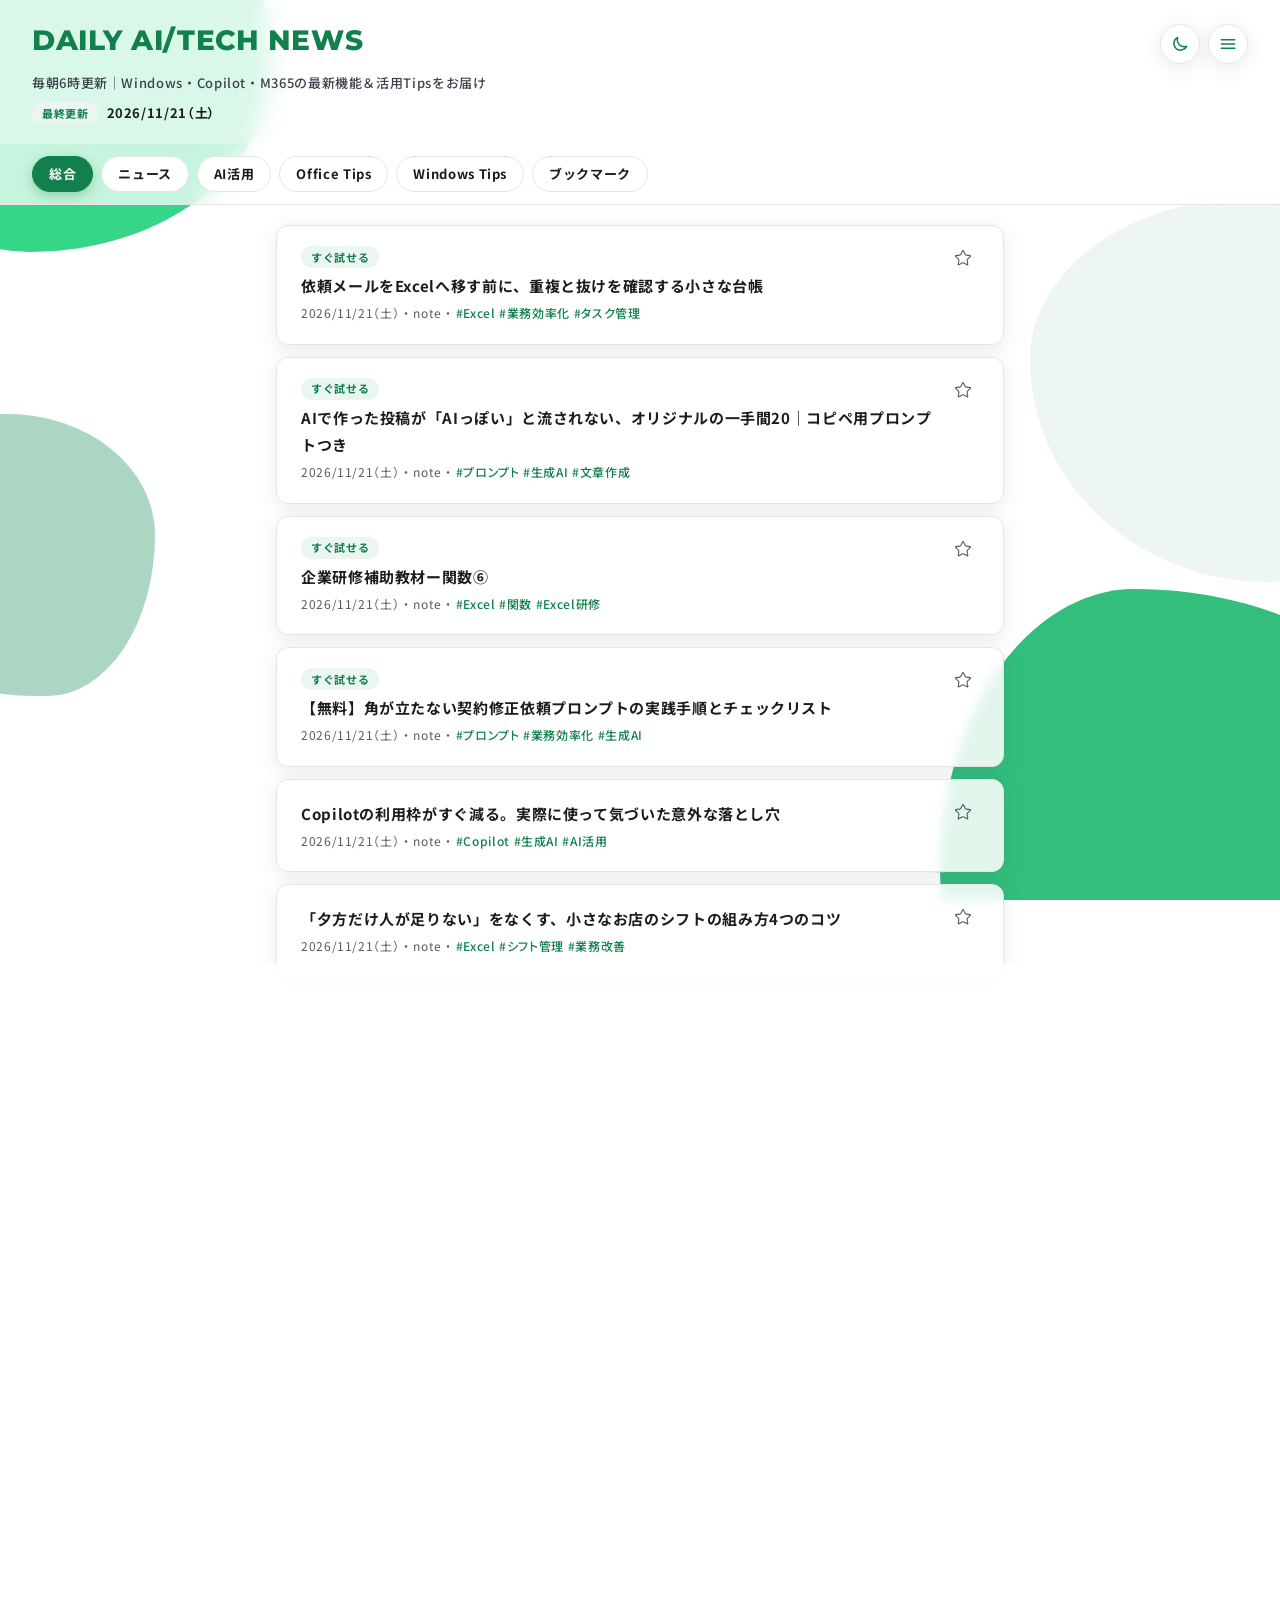
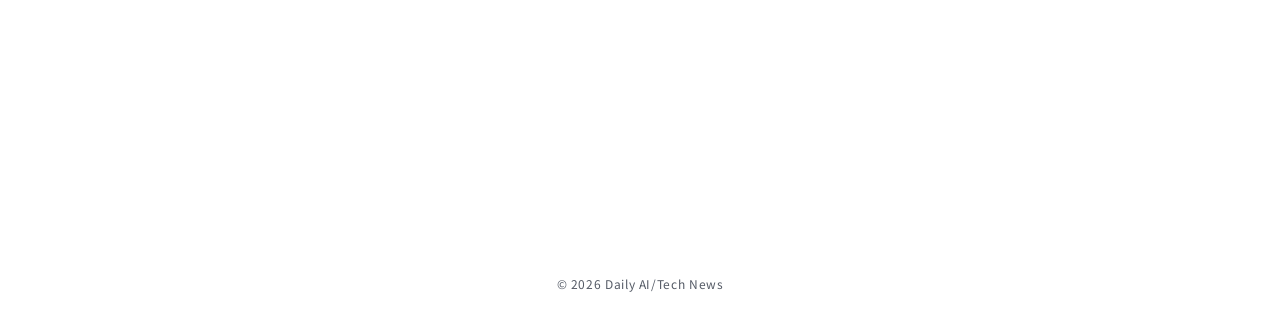
==== docs/index.html @ d8fb76ed "Daily update: 2026-11-21" ====
<!DOCTYPE html>
<html lang="ja">
<head>
<meta charset="UTF-8">
<meta name="viewport" content="width=device-width, initial-scale=1">
<meta name="robots" content="noindex, nofollow">
<title>Daily AI/Tech News</title>
<link rel="icon" href="favicon.ico" sizes="any">
<link rel="icon" href="assets/icons/favicon-32.png" type="image/png" sizes="32x32">
<link rel="apple-touch-icon" href="apple-touch-icon.png">
<link rel="manifest" href="manifest.webmanifest">
<meta name="apple-mobile-web-app-title" content="AI/Tech News">
<link rel="preconnect" href="https://fonts.googleapis.com">
<link rel="preconnect" href="https://fonts.gstatic.com" crossorigin>
<link href="https://fonts.googleapis.com/css2?family=Montserrat:wght@800&family=Noto+Sans+JP:wght@400;500;700;900&display=swap" rel="stylesheet">
<link rel="stylesheet" href="assets/style.css">
<script>
  // 描画前に保存済みのテーマを反映し、読み込み時の色のちらつきを防ぐ
  try {
    var savedTheme = localStorage.getItem("daily-aitech-news-theme");
    if (savedTheme === "light" || savedTheme === "dark") document.documentElement.dataset.theme = savedTheme;
  } catch (e) {}
</script>
</head>
<body><div class="backdrop" aria-hidden="true">
  <span class="blob blob-tl"></span>
  <span class="blob blob-ml"></span>
  <span class="blob blob-mr"></span>
  <span class="blob blob-br"></span>
</div>
<header class="site-header">
  <div class="header-top">
    <h1 class="site-title"><a href="index.html">Daily AI/Tech News</a></h1>
    <div class="header-actions">
    <button type="button" class="icon-button theme-toggle" aria-label="ライト／ダーク表示を切り替える">
      <svg class="icon-moon" viewBox="0 0 24 24" width="20" height="20" aria-hidden="true"><path d="M20 14.5A8 8 0 0 1 9.5 4a8 8 0 1 0 10.5 10.5z" stroke="currentColor" stroke-width="1.75" stroke-linejoin="round" fill="none"/></svg>
      <svg class="icon-sun" viewBox="0 0 24 24" width="20" height="20" aria-hidden="true"><circle cx="12" cy="12" r="4" stroke="currentColor" stroke-width="1.75" fill="none"/><path d="M12 2.5v2.2M12 19.3v2.2M2.5 12h2.2M19.3 12h2.2M5.3 5.3l1.6 1.6M17.1 17.1l1.6 1.6M5.3 18.7l1.6-1.6M17.1 6.9l1.6-1.6" stroke="currentColor" stroke-width="1.75" stroke-linecap="round"/></svg>
    </button>
    <details class="site-menu">
      <summary class="icon-button menu-button" aria-label="メニューを開く">
        <svg class="icon-open" viewBox="0 0 24 24" width="20" height="20" aria-hidden="true"><path d="M4 7h16M4 12h16M4 17h16" stroke="currentColor" stroke-width="1.75" stroke-linecap="round" fill="none"/></svg>
        <svg class="icon-close" viewBox="0 0 24 24" width="20" height="20" aria-hidden="true"><path d="M6 6l12 12M18 6L6 18" stroke="currentColor" stroke-width="1.75" stroke-linecap="round" fill="none"/></svg>
      </summary>
      <nav class="menu-panel" aria-label="サイトメニュー">
        <a class="menu-item menu-item-top" href="index.html" aria-current="page">記事一覧（TOP）</a>
        
        <a class="menu-item" href="about.html">当Webページについて</a>
        
        <a class="menu-item" href="usage.html">主な使い方</a>
        
        <a class="menu-item" href="sources.html">出典サイト一覧</a>
        
        <a class="menu-item" href="disclaimer.html">免責事項</a>
        
      </nav>
    </details>
    </div>
  </div>
  <p class="subtitle">毎朝6時更新｜Windows・Copilot・M365の最新機能＆活用Tipsをお届け</p>
  <div class="header-meta">
    <span class="date"><span class="date-label">最終更新</span><time datetime="2026-11-21">2026/11/21（土）</time></span>
  </div>
</header>


<div class="tabs-wrapper">
  <input type="radio" name="tabs" id="tab-all" class="tab-input" checked>
  
  <input type="radio" name="tabs" id="tab-news" class="tab-input">
  
  <input type="radio" name="tabs" id="tab-ai" class="tab-input">
  
  <input type="radio" name="tabs" id="tab-office" class="tab-input">
  
  <input type="radio" name="tabs" id="tab-windows" class="tab-input">
  
  <input type="radio" name="tabs" id="tab-bookmark" class="tab-input">

  <div class="tabbar">
    <label for="tab-all" class="tab-label">総合</label>
    
    <label for="tab-news" class="tab-label">ニュース</label>
    
    <label for="tab-ai" class="tab-label">AI活用</label>
    
    <label for="tab-office" class="tab-label">Office Tips</label>
    
    <label for="tab-windows" class="tab-label">Windows Tips</label>
    
    <label for="tab-bookmark" class="tab-label">ブックマーク</label>
  </div>

  <main class="panels">
    <section id="panel-all" class="panel">
      <ul class="article-list">
        
        
<li>
  <div class="article-row">
    <div class="article-text">
      
      <div class="badges"><span class="badge badge-howto">すぐ試せる</span></div>
      
      <a class="article-link" href="https://note.com/shigoto_tejun9/n/n70f88bdd3c7c" target="_blank" rel="noopener">依頼メールをExcelへ移す前に、重複と抜けを確認する小さな台帳</a>
      <div class="meta">2026/11/21（土） ・ note ・ <span class="hashtags"><span class="tag">#Excel</span> <span class="tag">#業務効率化</span> <span class="tag">#タスク管理</span></span></div>
    </div>
    <div class="article-side">
      
      <button type="button" class="bookmark-btn" data-id="75810116422b590c2646367d6d01679b9e71f1d4" aria-pressed="false" aria-label="ブックマーク"><svg class="star-icon" viewBox="0 0 24 24" width="18" height="18" aria-hidden="true"><path d="M11.525 2.295a.53.53 0 0 1 .95 0l2.31 4.679a2.123 2.123 0 0 0 1.595 1.16l5.166.756a.53.53 0 0 1 .294.904l-3.736 3.638a2.123 2.123 0 0 0-.611 1.878l.882 5.14a.53.53 0 0 1-.771.56l-4.618-2.428a2.122 2.122 0 0 0-1.973 0L6.396 21.01a.53.53 0 0 1-.77-.56l.881-5.139a2.122 2.122 0 0 0-.611-1.879L2.16 9.795a.53.53 0 0 1 .294-.906l5.165-.755a2.122 2.122 0 0 0 1.597-1.16z" stroke-width="1.5" stroke-linejoin="round"/></svg></button>
    </div>
  </div>
</li>

        
        
<li>
  <div class="article-row">
    <div class="article-text">
      
      <div class="badges"><span class="badge badge-howto">すぐ試せる</span></div>
      
      <a class="article-link" href="https://note.com/super_oriole3111/n/n926df1a3a9c1" target="_blank" rel="noopener">AIで作った投稿が「AIっぽい」と流されない、オリジナルの一手間20｜コピペ用プロンプトつき</a>
      <div class="meta">2026/11/21（土） ・ note ・ <span class="hashtags"><span class="tag">#プロンプト</span> <span class="tag">#生成AI</span> <span class="tag">#文章作成</span></span></div>
    </div>
    <div class="article-side">
      
      <button type="button" class="bookmark-btn" data-id="ae840235e3758adee08e9b6a1650d16703223f2e" aria-pressed="false" aria-label="ブックマーク"><svg class="star-icon" viewBox="0 0 24 24" width="18" height="18" aria-hidden="true"><path d="M11.525 2.295a.53.53 0 0 1 .95 0l2.31 4.679a2.123 2.123 0 0 0 1.595 1.16l5.166.756a.53.53 0 0 1 .294.904l-3.736 3.638a2.123 2.123 0 0 0-.611 1.878l.882 5.14a.53.53 0 0 1-.771.56l-4.618-2.428a2.122 2.122 0 0 0-1.973 0L6.396 21.01a.53.53 0 0 1-.77-.56l.881-5.139a2.122 2.122 0 0 0-.611-1.879L2.16 9.795a.53.53 0 0 1 .294-.906l5.165-.755a2.122 2.122 0 0 0 1.597-1.16z" stroke-width="1.5" stroke-linejoin="round"/></svg></button>
    </div>
  </div>
</li>

        
        
<li>
  <div class="article-row">
    <div class="article-text">
      
      <div class="badges"><span class="badge badge-howto">すぐ試せる</span></div>
      
      <a class="article-link" href="https://note.com/kiduki_to_manabi/n/n2a5a0adb03e5" target="_blank" rel="noopener">企業研修補助教材ー関数⑥</a>
      <div class="meta">2026/11/21（土） ・ note ・ <span class="hashtags"><span class="tag">#Excel</span> <span class="tag">#関数</span> <span class="tag">#Excel研修</span></span></div>
    </div>
    <div class="article-side">
      
      <a href="https://note.com/kiduki_to_manabi/n/n2a5a0adb03e5" target="_blank" rel="noopener" class="thumb-link">
        <img class="article-thumb" src="https://assets.st-note.com/production/uploads/images/338694875/rectangle_large_type_2_ec1b8f7edac228ed7794a49017a77801.jpeg?width=800" alt="" loading="lazy" referrerpolicy="no-referrer" onerror="this.closest('.thumb-link').remove()">
      </a>
      
      <button type="button" class="bookmark-btn" data-id="18f191a82149bb3f39397ce2a6cb3618655d1fb6" aria-pressed="false" aria-label="ブックマーク"><svg class="star-icon" viewBox="0 0 24 24" width="18" height="18" aria-hidden="true"><path d="M11.525 2.295a.53.53 0 0 1 .95 0l2.31 4.679a2.123 2.123 0 0 0 1.595 1.16l5.166.756a.53.53 0 0 1 .294.904l-3.736 3.638a2.123 2.123 0 0 0-.611 1.878l.882 5.14a.53.53 0 0 1-.771.56l-4.618-2.428a2.122 2.122 0 0 0-1.973 0L6.396 21.01a.53.53 0 0 1-.77-.56l.881-5.139a2.122 2.122 0 0 0-.611-1.879L2.16 9.795a.53.53 0 0 1 .294-.906l5.165-.755a2.122 2.122 0 0 0 1.597-1.16z" stroke-width="1.5" stroke-linejoin="round"/></svg></button>
    </div>
  </div>
</li>

        
        
<li>
  <div class="article-row">
    <div class="article-text">
      
      <div class="badges"><span class="badge badge-howto">すぐ試せる</span></div>
      
      <a class="article-link" href="https://note.com/tamutamu_ai/n/n05eb1a2e8d0a" target="_blank" rel="noopener">【無料】角が立たない契約修正依頼プロンプトの実践手順とチェックリスト</a>
      <div class="meta">2026/11/21（土） ・ note ・ <span class="hashtags"><span class="tag">#プロンプト</span> <span class="tag">#業務効率化</span> <span class="tag">#生成AI</span></span></div>
    </div>
    <div class="article-side">
      
      <a href="https://note.com/tamutamu_ai/n/n05eb1a2e8d0a" target="_blank" rel="noopener" class="thumb-link">
        <img class="article-thumb" src="https://assets.st-note.com/production/uploads/images/338107617/rectangle_large_type_2_51c1e7ba9684141c5feb7692a436f0a5.png?width=800" alt="" loading="lazy" referrerpolicy="no-referrer" onerror="this.closest('.thumb-link').remove()">
      </a>
      
      <button type="button" class="bookmark-btn" data-id="9568fdec368bcdc796080d3403a0ea1fd1f63466" aria-pressed="false" aria-label="ブックマーク"><svg class="star-icon" viewBox="0 0 24 24" width="18" height="18" aria-hidden="true"><path d="M11.525 2.295a.53.53 0 0 1 .95 0l2.31 4.679a2.123 2.123 0 0 0 1.595 1.16l5.166.756a.53.53 0 0 1 .294.904l-3.736 3.638a2.123 2.123 0 0 0-.611 1.878l.882 5.14a.53.53 0 0 1-.771.56l-4.618-2.428a2.122 2.122 0 0 0-1.973 0L6.396 21.01a.53.53 0 0 1-.77-.56l.881-5.139a2.122 2.122 0 0 0-.611-1.879L2.16 9.795a.53.53 0 0 1 .294-.906l5.165-.755a2.122 2.122 0 0 0 1.597-1.16z" stroke-width="1.5" stroke-linejoin="round"/></svg></button>
    </div>
  </div>
</li>

        
        
<li>
  <div class="article-row">
    <div class="article-text">
      
      <a class="article-link" href="https://note.com/jitann_ai/n/n9e93ef29e845" target="_blank" rel="noopener">Copilotの利用枠がすぐ減る。実際に使って気づいた意外な落とし穴</a>
      <div class="meta">2026/11/21（土） ・ note ・ <span class="hashtags"><span class="tag">#Copilot</span> <span class="tag">#生成AI</span> <span class="tag">#AI活用</span></span></div>
    </div>
    <div class="article-side">
      
      <a href="https://note.com/jitann_ai/n/n9e93ef29e845" target="_blank" rel="noopener" class="thumb-link">
        <img class="article-thumb" src="https://assets.st-note.com/production/uploads/images/335892951/rectangle_large_type_2_8450c2a86f24b64bd05b672b6d934ddd.png?width=800" alt="" loading="lazy" referrerpolicy="no-referrer" onerror="this.closest('.thumb-link').remove()">
      </a>
      
      <button type="button" class="bookmark-btn" data-id="80d335fa952ae01b96db06340e8781539130eb80" aria-pressed="false" aria-label="ブックマーク"><svg class="star-icon" viewBox="0 0 24 24" width="18" height="18" aria-hidden="true"><path d="M11.525 2.295a.53.53 0 0 1 .95 0l2.31 4.679a2.123 2.123 0 0 0 1.595 1.16l5.166.756a.53.53 0 0 1 .294.904l-3.736 3.638a2.123 2.123 0 0 0-.611 1.878l.882 5.14a.53.53 0 0 1-.771.56l-4.618-2.428a2.122 2.122 0 0 0-1.973 0L6.396 21.01a.53.53 0 0 1-.77-.56l.881-5.139a2.122 2.122 0 0 0-.611-1.879L2.16 9.795a.53.53 0 0 1 .294-.906l5.165-.755a2.122 2.122 0 0 0 1.597-1.16z" stroke-width="1.5" stroke-linejoin="round"/></svg></button>
    </div>
  </div>
</li>

        
        
<li>
  <div class="article-row">
    <div class="article-text">
      
      <a class="article-link" href="https://note.com/phasecharlie/n/n24ac817e9218" target="_blank" rel="noopener">「夕方だけ人が足りない」をなくす、小さなお店のシフトの組み方4つのコツ</a>
      <div class="meta">2026/11/21（土） ・ note ・ <span class="hashtags"><span class="tag">#Excel</span> <span class="tag">#シフト管理</span> <span class="tag">#業務改善</span></span></div>
    </div>
    <div class="article-side">
      
      <a href="https://note.com/phasecharlie/n/n24ac817e9218" target="_blank" rel="noopener" class="thumb-link">
        <img class="article-thumb" src="https://assets.st-note.com/production/uploads/images/337352806/rectangle_large_type_2_46b171b2a9f2135c9032442c23bfba69.png?width=800" alt="" loading="lazy" referrerpolicy="no-referrer" onerror="this.closest('.thumb-link').remove()">
      </a>
      
      <button type="button" class="bookmark-btn" data-id="6f47c8d5b45161b79f7e104b6e30941e8ab0d7a4" aria-pressed="false" aria-label="ブックマーク"><svg class="star-icon" viewBox="0 0 24 24" width="18" height="18" aria-hidden="true"><path d="M11.525 2.295a.53.53 0 0 1 .95 0l2.31 4.679a2.123 2.123 0 0 0 1.595 1.16l5.166.756a.53.53 0 0 1 .294.904l-3.736 3.638a2.123 2.123 0 0 0-.611 1.878l.882 5.14a.53.53 0 0 1-.771.56l-4.618-2.428a2.122 2.122 0 0 0-1.973 0L6.396 21.01a.53.53 0 0 1-.77-.56l.881-5.139a2.122 2.122 0 0 0-.611-1.879L2.16 9.795a.53.53 0 0 1 .294-.906l5.165-.755a2.122 2.122 0 0 0 1.597-1.16z" stroke-width="1.5" stroke-linejoin="round"/></svg></button>
    </div>
  </div>
</li>

        
        
<li>
  <div class="article-row">
    <div class="article-text">
      
      <a class="article-link" href="https://note.com/clean_walrus3165/n/nd416821b0dec" target="_blank" rel="noopener">トラックの車検切れ・オイル交換忘れを防ぐ、現場の整備士がやっている車両管理の方法</a>
      <div class="meta">2026/11/21（土） ・ note ・ <span class="hashtags"><span class="tag">#車両管理</span> <span class="tag">#Excel</span> <span class="tag">#業務改善</span></span></div>
    </div>
    <div class="article-side">
      
      <button type="button" class="bookmark-btn" data-id="e0ab27c657188f95a4de95cd568053b8a8c65df7" aria-pressed="false" aria-label="ブックマーク"><svg class="star-icon" viewBox="0 0 24 24" width="18" height="18" aria-hidden="true"><path d="M11.525 2.295a.53.53 0 0 1 .95 0l2.31 4.679a2.123 2.123 0 0 0 1.595 1.16l5.166.756a.53.53 0 0 1 .294.904l-3.736 3.638a2.123 2.123 0 0 0-.611 1.878l.882 5.14a.53.53 0 0 1-.771.56l-4.618-2.428a2.122 2.122 0 0 0-1.973 0L6.396 21.01a.53.53 0 0 1-.77-.56l.881-5.139a2.122 2.122 0 0 0-.611-1.879L2.16 9.795a.53.53 0 0 1 .294-.906l5.165-.755a2.122 2.122 0 0 0 1.597-1.16z" stroke-width="1.5" stroke-linejoin="round"/></svg></button>
    </div>
  </div>
</li>

        
        
<li>
  <div class="article-row">
    <div class="article-text">
      
      <a class="article-link" href="https://note.com/issy_fujitsu/n/n1a661940ce06" target="_blank" rel="noopener">【実録】「AI何使ってるの？」と聞かれたので、Copilot・Claude・Muse（熊五郎）の使い分けを全部書く</a>
      <div class="meta">2026/11/21（土） ・ note ・ <span class="hashtags"><span class="tag">#Copilot</span> <span class="tag">#Claude</span> <span class="tag">#AI使い分け</span></span></div>
    </div>
    <div class="article-side">
      
      <a href="https://note.com/issy_fujitsu/n/n1a661940ce06" target="_blank" rel="noopener" class="thumb-link">
        <img class="article-thumb" src="https://assets.st-note.com/production/uploads/images/338656014/rectangle_large_type_2_f6d0c2b666c92401c74e7f796b6f4391.jpeg?width=800" alt="" loading="lazy" referrerpolicy="no-referrer" onerror="this.closest('.thumb-link').remove()">
      </a>
      
      <button type="button" class="bookmark-btn" data-id="2b7de164be85656a05493a58665f19aabd3183b8" aria-pressed="false" aria-label="ブックマーク"><svg class="star-icon" viewBox="0 0 24 24" width="18" height="18" aria-hidden="true"><path d="M11.525 2.295a.53.53 0 0 1 .95 0l2.31 4.679a2.123 2.123 0 0 0 1.595 1.16l5.166.756a.53.53 0 0 1 .294.904l-3.736 3.638a2.123 2.123 0 0 0-.611 1.878l.882 5.14a.53.53 0 0 1-.771.56l-4.618-2.428a2.122 2.122 0 0 0-1.973 0L6.396 21.01a.53.53 0 0 1-.77-.56l.881-5.139a2.122 2.122 0 0 0-.611-1.879L2.16 9.795a.53.53 0 0 1 .294-.906l5.165-.755a2.122 2.122 0 0 0 1.597-1.16z" stroke-width="1.5" stroke-linejoin="round"/></svg></button>
    </div>
  </div>
</li>

        
        
<li>
  <div class="article-row">
    <div class="article-text">
      
      <div class="badges"><span class="badge badge-howto">すぐ試せる</span></div>
      
      <a class="article-link" href="https://note.com/nakaminote/n/n9b435808d22c" target="_blank" rel="noopener">絵が下手でも大丈夫。ホワイトボードの落書きからAIでキャラクターと告知画像を作る方法</a>
      <div class="meta">2026/11/21（土） ・ note ・ <span class="hashtags"><span class="tag">#画像生成AI</span> <span class="tag">#AI活用</span> <span class="tag">#デザイン</span></span></div>
    </div>
    <div class="article-side">
      
      <a href="https://note.com/nakaminote/n/n9b435808d22c" target="_blank" rel="noopener" class="thumb-link">
        <img class="article-thumb" src="https://assets.st-note.com/production/uploads/images/338600236/rectangle_large_type_2_295171f67139041a4be60285469bd134.png?width=800" alt="" loading="lazy" referrerpolicy="no-referrer" onerror="this.closest('.thumb-link').remove()">
      </a>
      
      <button type="button" class="bookmark-btn" data-id="ca09bef5db56b8e0535bd47a414dfb7582e30be4" aria-pressed="false" aria-label="ブックマーク"><svg class="star-icon" viewBox="0 0 24 24" width="18" height="18" aria-hidden="true"><path d="M11.525 2.295a.53.53 0 0 1 .95 0l2.31 4.679a2.123 2.123 0 0 0 1.595 1.16l5.166.756a.53.53 0 0 1 .294.904l-3.736 3.638a2.123 2.123 0 0 0-.611 1.878l.882 5.14a.53.53 0 0 1-.771.56l-4.618-2.428a2.122 2.122 0 0 0-1.973 0L6.396 21.01a.53.53 0 0 1-.77-.56l.881-5.139a2.122 2.122 0 0 0-.611-1.879L2.16 9.795a.53.53 0 0 1 .294-.906l5.165-.755a2.122 2.122 0 0 0 1.597-1.16z" stroke-width="1.5" stroke-linejoin="round"/></svg></button>
    </div>
  </div>
</li>

        
        
<li>
  <div class="article-row">
    <div class="article-text">
      
      <div class="badges"><span class="badge badge-howto">すぐ試せる</span></div>
      
      <a class="article-link" href="https://note.com/aishigoto_studio/n/n76a41bd9488f" target="_blank" rel="noopener">期限切れのタスクは、PlannerのCopilotに聞いて洗い出す｜無料で読めるCopilotの頼み方㊳</a>
      <div class="meta">2026/11/21（土） ・ note ・ <span class="hashtags"><span class="tag">#Copilot</span> <span class="tag">#Planner</span> <span class="tag">#プロンプト</span></span></div>
    </div>
    <div class="article-side">
      
      <a href="https://note.com/aishigoto_studio/n/n76a41bd9488f" target="_blank" rel="noopener" class="thumb-link">
        <img class="article-thumb" src="https://assets.st-note.com/production/uploads/images/338683957/rectangle_large_type_2_c44fb5e0ef16bf5dbdb409f6e8cab575.png?width=800" alt="" loading="lazy" referrerpolicy="no-referrer" onerror="this.closest('.thumb-link').remove()">
      </a>
      
      <button type="button" class="bookmark-btn" data-id="f8176cc1fa1fb307f9c3d5ec2e3e388de84402c5" aria-pressed="false" aria-label="ブックマーク"><svg class="star-icon" viewBox="0 0 24 24" width="18" height="18" aria-hidden="true"><path d="M11.525 2.295a.53.53 0 0 1 .95 0l2.31 4.679a2.123 2.123 0 0 0 1.595 1.16l5.166.756a.53.53 0 0 1 .294.904l-3.736 3.638a2.123 2.123 0 0 0-.611 1.878l.882 5.14a.53.53 0 0 1-.771.56l-4.618-2.428a2.122 2.122 0 0 0-1.973 0L6.396 21.01a.53.53 0 0 1-.77-.56l.881-5.139a2.122 2.122 0 0 0-.611-1.879L2.16 9.795a.53.53 0 0 1 .294-.906l5.165-.755a2.122 2.122 0 0 0 1.597-1.16z" stroke-width="1.5" stroke-linejoin="round"/></svg></button>
    </div>
  </div>
</li>

        
        
<li>
  <div class="article-row">
    <div class="article-text">
      
      <a class="article-link" href="https://qiita.com/Masato_Takeda/items/33992e69c6821c78c9b0" target="_blank" rel="noopener">Google スプレッドシートのシートの数の上限を検証する➀：「シートの追加」の操作でZ列×1000行のままなら769シートまで｜Google スプレッドシート</a>
      <div class="meta">2026/11/21（土） ・ Qiita ・ <span class="hashtags"><span class="tag">#Googleスプレッドシート</span> <span class="tag">#スプレッドシート</span> <span class="tag">#検証</span></span></div>
    </div>
    <div class="article-side">
      
      <button type="button" class="bookmark-btn" data-id="580d1eaf0b2c9f61bda98bac6b60a751a769648c" aria-pressed="false" aria-label="ブックマーク"><svg class="star-icon" viewBox="0 0 24 24" width="18" height="18" aria-hidden="true"><path d="M11.525 2.295a.53.53 0 0 1 .95 0l2.31 4.679a2.123 2.123 0 0 0 1.595 1.16l5.166.756a.53.53 0 0 1 .294.904l-3.736 3.638a2.123 2.123 0 0 0-.611 1.878l.882 5.14a.53.53 0 0 1-.771.56l-4.618-2.428a2.122 2.122 0 0 0-1.973 0L6.396 21.01a.53.53 0 0 1-.77-.56l.881-5.139a2.122 2.122 0 0 0-.611-1.879L2.16 9.795a.53.53 0 0 1 .294-.906l5.165-.755a2.122 2.122 0 0 0 1.597-1.16z" stroke-width="1.5" stroke-linejoin="round"/></svg></button>
    </div>
  </div>
</li>

        
        
<li>
  <div class="article-row">
    <div class="article-text">
      
      <a class="article-link" href="https://www.itmedia.co.jp/enterprise/articles/2611/21/news003.html" target="_blank" rel="noopener">AIで成果を出す企業ほど「人を増やす」？　“通説”を否定する調査結果をIDCが発表</a>
      <div class="meta">2026/11/21（土） ・ ITmedia AI+ ・ <span class="hashtags"><span class="tag">#AI</span> <span class="tag">#調査結果</span> <span class="tag">#ITニュース</span></span></div>
    </div>
    <div class="article-side">
      
      <button type="button" class="bookmark-btn" data-id="80c508e366c6fb4cb20fab3a198bf6d090e5b9af" aria-pressed="false" aria-label="ブックマーク"><svg class="star-icon" viewBox="0 0 24 24" width="18" height="18" aria-hidden="true"><path d="M11.525 2.295a.53.53 0 0 1 .95 0l2.31 4.679a2.123 2.123 0 0 0 1.595 1.16l5.166.756a.53.53 0 0 1 .294.904l-3.736 3.638a2.123 2.123 0 0 0-.611 1.878l.882 5.14a.53.53 0 0 1-.771.56l-4.618-2.428a2.122 2.122 0 0 0-1.973 0L6.396 21.01a.53.53 0 0 1-.77-.56l.881-5.139a2.122 2.122 0 0 0-.611-1.879L2.16 9.795a.53.53 0 0 1 .294-.906l5.165-.755a2.122 2.122 0 0 0 1.597-1.16z" stroke-width="1.5" stroke-linejoin="round"/></svg></button>
    </div>
  </div>
</li>

        
        
<li>
  <div class="article-row">
    <div class="article-text">
      
      <a class="article-link" href="https://japan.cnet.com/article/35255245/" target="_blank" rel="noopener">Claudeを使い「リーマン予想」を証明か Anthropic数学者が発表 Lean検証も通過、数学界が精査へ</a>
      <div class="meta">2026/11/21（土） ・ はてなブックマーク ・ <span class="hashtags"><span class="tag">#Claude</span> <span class="tag">#Anthropic</span> <span class="tag">#AI</span></span></div>
    </div>
    <div class="article-side">
      
      <button type="button" class="bookmark-btn" data-id="dce12332873ec5cad0e8e952e20f5168beada184" aria-pressed="false" aria-label="ブックマーク"><svg class="star-icon" viewBox="0 0 24 24" width="18" height="18" aria-hidden="true"><path d="M11.525 2.295a.53.53 0 0 1 .95 0l2.31 4.679a2.123 2.123 0 0 0 1.595 1.16l5.166.756a.53.53 0 0 1 .294.904l-3.736 3.638a2.123 2.123 0 0 0-.611 1.878l.882 5.14a.53.53 0 0 1-.771.56l-4.618-2.428a2.122 2.122 0 0 0-1.973 0L6.396 21.01a.53.53 0 0 1-.77-.56l.881-5.139a2.122 2.122 0 0 0-.611-1.879L2.16 9.795a.53.53 0 0 1 .294-.906l5.165-.755a2.122 2.122 0 0 0 1.597-1.16z" stroke-width="1.5" stroke-linejoin="round"/></svg></button>
    </div>
  </div>
</li>

        
        
<li>
  <div class="article-row">
    <div class="article-text">
      
      <a class="article-link" href="https://smhn.info/202611-gemini-subscription-third-party-harness-december-2" target="_blank" rel="noopener">どれだけGeminiが賢くなってもAIオタクが避ける理由。ついに解消の可能性 - すまほん!!</a>
      <div class="meta">2026/11/20（金） ・ はてなブックマーク ・ <span class="hashtags"><span class="tag">#Gemini</span> <span class="tag">#Google</span> <span class="tag">#AI</span></span></div>
    </div>
    <div class="article-side">
      
      <button type="button" class="bookmark-btn" data-id="2e1bd036df31d61437c3503ddf4fc7c55aa458e2" aria-pressed="false" aria-label="ブックマーク"><svg class="star-icon" viewBox="0 0 24 24" width="18" height="18" aria-hidden="true"><path d="M11.525 2.295a.53.53 0 0 1 .95 0l2.31 4.679a2.123 2.123 0 0 0 1.595 1.16l5.166.756a.53.53 0 0 1 .294.904l-3.736 3.638a2.123 2.123 0 0 0-.611 1.878l.882 5.14a.53.53 0 0 1-.771.56l-4.618-2.428a2.122 2.122 0 0 0-1.973 0L6.396 21.01a.53.53 0 0 1-.77-.56l.881-5.139a2.122 2.122 0 0 0-.611-1.879L2.16 9.795a.53.53 0 0 1 .294-.906l5.165-.755a2.122 2.122 0 0 0 1.597-1.16z" stroke-width="1.5" stroke-linejoin="round"/></svg></button>
    </div>
  </div>
</li>

        
        
<li>
  <div class="article-row">
    <div class="article-text">
      
      <a class="article-link" href="https://forest.watch.impress.co.jp/docs/digest/2158386.html" target="_blank" rel="noopener">マウスジェスチャーでブラウジング・編集・ウィンドウ操作「Mousetroke」v0.3.5　ほか【ダイジェストニュース】</a>
      <div class="meta">2026/11/20（金） ・ 窓の杜 ・ <span class="hashtags"><span class="tag">#Mousetroke</span> <span class="tag">#マウスジェスチャー</span> <span class="tag">#Windows</span></span></div>
    </div>
    <div class="article-side">
      
      <button type="button" class="bookmark-btn" data-id="976fd1812c93bcf5cd2a38718dc08c0ad44fd2aa" aria-pressed="false" aria-label="ブックマーク"><svg class="star-icon" viewBox="0 0 24 24" width="18" height="18" aria-hidden="true"><path d="M11.525 2.295a.53.53 0 0 1 .95 0l2.31 4.679a2.123 2.123 0 0 0 1.595 1.16l5.166.756a.53.53 0 0 1 .294.904l-3.736 3.638a2.123 2.123 0 0 0-.611 1.878l.882 5.14a.53.53 0 0 1-.771.56l-4.618-2.428a2.122 2.122 0 0 0-1.973 0L6.396 21.01a.53.53 0 0 1-.77-.56l.881-5.139a2.122 2.122 0 0 0-.611-1.879L2.16 9.795a.53.53 0 0 1 .294-.906l5.165-.755a2.122 2.122 0 0 0 1.597-1.16z" stroke-width="1.5" stroke-linejoin="round"/></svg></button>
    </div>
  </div>
</li>

        
        
<li>
  <div class="article-row">
    <div class="article-text">
      
      <div class="badges"><span class="badge badge-howto">すぐ試せる</span></div>
      
      <a class="article-link" href="https://qiita.com/Sidejob/items/7bed90e905f5e3c98fdc" target="_blank" rel="noopener">Power Automateで「成功」なのに何も送られない：3つの原因と確認手順（2026年）</a>
      <div class="meta">2026/11/20（金） ・ Qiita ・ <span class="hashtags"><span class="tag">#PowerAutomate</span> <span class="tag">#トラブルシューティング</span> <span class="tag">#自動化</span></span></div>
    </div>
    <div class="article-side">
      
      <button type="button" class="bookmark-btn" data-id="8185c97477307655fca025156b1ec526d7917c9c" aria-pressed="false" aria-label="ブックマーク"><svg class="star-icon" viewBox="0 0 24 24" width="18" height="18" aria-hidden="true"><path d="M11.525 2.295a.53.53 0 0 1 .95 0l2.31 4.679a2.123 2.123 0 0 0 1.595 1.16l5.166.756a.53.53 0 0 1 .294.904l-3.736 3.638a2.123 2.123 0 0 0-.611 1.878l.882 5.14a.53.53 0 0 1-.771.56l-4.618-2.428a2.122 2.122 0 0 0-1.973 0L6.396 21.01a.53.53 0 0 1-.77-.56l.881-5.139a2.122 2.122 0 0 0-.611-1.879L2.16 9.795a.53.53 0 0 1 .294-.906l5.165-.755a2.122 2.122 0 0 0 1.597-1.16z" stroke-width="1.5" stroke-linejoin="round"/></svg></button>
    </div>
  </div>
</li>

        
        
<li>
  <div class="article-row">
    <div class="article-text">
      
      <a class="article-link" href="https://www.itmedia.co.jp/aiplus/article/2611/20/2000003378/" target="_blank" rel="noopener">京大がAI依存チェックリスト公開　「当てはまるものあれば、しばらくAI触らないで」</a>
      <div class="meta">2026/11/20（金） ・ ITmedia AI+ ・ <span class="hashtags"><span class="tag">#AI</span> <span class="tag">#京都大学</span> <span class="tag">#ニュース</span></span></div>
    </div>
    <div class="article-side">
      
      <button type="button" class="bookmark-btn" data-id="e28357ccf6573d2e4ec4dc97e232407f9ab06ba3" aria-pressed="false" aria-label="ブックマーク"><svg class="star-icon" viewBox="0 0 24 24" width="18" height="18" aria-hidden="true"><path d="M11.525 2.295a.53.53 0 0 1 .95 0l2.31 4.679a2.123 2.123 0 0 0 1.595 1.16l5.166.756a.53.53 0 0 1 .294.904l-3.736 3.638a2.123 2.123 0 0 0-.611 1.878l.882 5.14a.53.53 0 0 1-.771.56l-4.618-2.428a2.122 2.122 0 0 0-1.973 0L6.396 21.01a.53.53 0 0 1-.77-.56l.881-5.139a2.122 2.122 0 0 0-.611-1.879L2.16 9.795a.53.53 0 0 1 .294-.906l5.165-.755a2.122 2.122 0 0 0 1.597-1.16z" stroke-width="1.5" stroke-linejoin="round"/></svg></button>
    </div>
  </div>
</li>

        
        
<li>
  <div class="article-row">
    <div class="article-text">
      
      <a class="article-link" href="https://www.itmedia.co.jp/aiplus/article/2611/20/2000003372/" target="_blank" rel="noopener">「Muse」専用メアド、無料で作成可能に　AIが送受信を代理</a>
      <div class="meta">2026/11/20（金） ・ ITmedia AI+ ・ <span class="hashtags"><span class="tag">#AI</span> <span class="tag">#Muse</span> <span class="tag">#新機能</span></span></div>
    </div>
    <div class="article-side">
      
      <button type="button" class="bookmark-btn" data-id="03187c11673321690c9fe11789903e88247df3df" aria-pressed="false" aria-label="ブックマーク"><svg class="star-icon" viewBox="0 0 24 24" width="18" height="18" aria-hidden="true"><path d="M11.525 2.295a.53.53 0 0 1 .95 0l2.31 4.679a2.123 2.123 0 0 0 1.595 1.16l5.166.756a.53.53 0 0 1 .294.904l-3.736 3.638a2.123 2.123 0 0 0-.611 1.878l.882 5.14a.53.53 0 0 1-.771.56l-4.618-2.428a2.122 2.122 0 0 0-1.973 0L6.396 21.01a.53.53 0 0 1-.77-.56l.881-5.139a2.122 2.122 0 0 0-.611-1.879L2.16 9.795a.53.53 0 0 1 .294-.906l5.165-.755a2.122 2.122 0 0 0 1.597-1.16z" stroke-width="1.5" stroke-linejoin="round"/></svg></button>
    </div>
  </div>
</li>

        
        
<li>
  <div class="article-row">
    <div class="article-text">
      
      <a class="article-link" href="https://forest.watch.impress.co.jp/docs/news/2158136.html" target="_blank" rel="noopener">「Microsoft Edge 158」が公開 ～Webページを好みに作り変える「Remix」を導入／詐欺サイト対策強化、「XSLT」は次期バージョンで既定無効に</a>
      <div class="meta">2026/11/20（金） ・ 窓の杜 ・ <span class="hashtags"><span class="tag">#MicrosoftEdge</span> <span class="tag">#Edge</span> <span class="tag">#ブラウザ</span></span></div>
    </div>
    <div class="article-side">
      
      <button type="button" class="bookmark-btn" data-id="e3c96bfb5fd97aa083c3efbef8e1cdf9cc941bca" aria-pressed="false" aria-label="ブックマーク"><svg class="star-icon" viewBox="0 0 24 24" width="18" height="18" aria-hidden="true"><path d="M11.525 2.295a.53.53 0 0 1 .95 0l2.31 4.679a2.123 2.123 0 0 0 1.595 1.16l5.166.756a.53.53 0 0 1 .294.904l-3.736 3.638a2.123 2.123 0 0 0-.611 1.878l.882 5.14a.53.53 0 0 1-.771.56l-4.618-2.428a2.122 2.122 0 0 0-1.973 0L6.396 21.01a.53.53 0 0 1-.77-.56l.881-5.139a2.122 2.122 0 0 0-.611-1.879L2.16 9.795a.53.53 0 0 1 .294-.906l5.165-.755a2.122 2.122 0 0 0 1.597-1.16z" stroke-width="1.5" stroke-linejoin="round"/></svg></button>
    </div>
  </div>
</li>

        
        
<li>
  <div class="article-row">
    <div class="article-text">
      
      <div class="badges"><span class="badge badge-howto">すぐ試せる</span></div>
      
      <a class="article-link" href="https://qiita.com/YukiSaku_2FC/items/7949a9af5560ab8c483f" target="_blank" rel="noopener">Copilot Studioで、毎日の打刻と報告を手伝うエージェントを設計してみた</a>
      <div class="meta">2026/11/20（金） ・ Qiita ・ <span class="hashtags"><span class="tag">#CopilotStudio</span> <span class="tag">#Copilot</span> <span class="tag">#業務効率化</span></span></div>
    </div>
    <div class="article-side">
      
      <button type="button" class="bookmark-btn" data-id="b5657a5d2bee82775c3899bdc69baab7774e9024" aria-pressed="false" aria-label="ブックマーク"><svg class="star-icon" viewBox="0 0 24 24" width="18" height="18" aria-hidden="true"><path d="M11.525 2.295a.53.53 0 0 1 .95 0l2.31 4.679a2.123 2.123 0 0 0 1.595 1.16l5.166.756a.53.53 0 0 1 .294.904l-3.736 3.638a2.123 2.123 0 0 0-.611 1.878l.882 5.14a.53.53 0 0 1-.771.56l-4.618-2.428a2.122 2.122 0 0 0-1.973 0L6.396 21.01a.53.53 0 0 1-.77-.56l.881-5.139a2.122 2.122 0 0 0-.611-1.879L2.16 9.795a.53.53 0 0 1 .294-.906l5.165-.755a2.122 2.122 0 0 0 1.597-1.16z" stroke-width="1.5" stroke-linejoin="round"/></svg></button>
    </div>
  </div>
</li>

        
        
<li>
  <div class="article-row">
    <div class="article-text">
      
      <a class="article-link" href="https://forest.watch.impress.co.jp/docs/news/2158089.html" target="_blank" rel="noopener">Googleの世界モデル「Genie 4」が「Project Genie」で利用可能に、遊びながら世界を書き換え／「Google AI Ultra」向けに展開。「Gemini API」でも一般提供</a>
      <div class="meta">2026/11/20（金） ・ 窓の杜 ・ <span class="hashtags"><span class="tag">#Google</span> <span class="tag">#Genie4</span> <span class="tag">#AI</span></span></div>
    </div>
    <div class="article-side">
      
      <button type="button" class="bookmark-btn" data-id="981efdfa2e0fbb44a63a9bb157fc3f4a1a4eef14" aria-pressed="false" aria-label="ブックマーク"><svg class="star-icon" viewBox="0 0 24 24" width="18" height="18" aria-hidden="true"><path d="M11.525 2.295a.53.53 0 0 1 .95 0l2.31 4.679a2.123 2.123 0 0 0 1.595 1.16l5.166.756a.53.53 0 0 1 .294.904l-3.736 3.638a2.123 2.123 0 0 0-.611 1.878l.882 5.14a.53.53 0 0 1-.771.56l-4.618-2.428a2.122 2.122 0 0 0-1.973 0L6.396 21.01a.53.53 0 0 1-.77-.56l.881-5.139a2.122 2.122 0 0 0-.611-1.879L2.16 9.795a.53.53 0 0 1 .294-.906l5.165-.755a2.122 2.122 0 0 0 1.597-1.16z" stroke-width="1.5" stroke-linejoin="round"/></svg></button>
    </div>
  </div>
</li>

        
        
<li>
  <div class="article-row">
    <div class="article-text">
      
      <a class="article-link" href="https://qiita.com/Masato_Takeda/items/0650e2c4b3f0e6b7f039" target="_blank" rel="noopener">2000万行まであるGoogle スプレッドシートをExcel 形式でダウンロードすると行が消える｜Google スプレッドシート</a>
      <div class="meta">2026/11/20（金） ・ Qiita ・ <span class="hashtags"><span class="tag">#Googleスプレッドシート</span> <span class="tag">#Excel</span> <span class="tag">#互換性</span></span></div>
    </div>
    <div class="article-side">
      
      <button type="button" class="bookmark-btn" data-id="d76111905b70e33b68276524859a2742393dbdd6" aria-pressed="false" aria-label="ブックマーク"><svg class="star-icon" viewBox="0 0 24 24" width="18" height="18" aria-hidden="true"><path d="M11.525 2.295a.53.53 0 0 1 .95 0l2.31 4.679a2.123 2.123 0 0 0 1.595 1.16l5.166.756a.53.53 0 0 1 .294.904l-3.736 3.638a2.123 2.123 0 0 0-.611 1.878l.882 5.14a.53.53 0 0 1-.771.56l-4.618-2.428a2.122 2.122 0 0 0-1.973 0L6.396 21.01a.53.53 0 0 1-.77-.56l.881-5.139a2.122 2.122 0 0 0-.611-1.879L2.16 9.795a.53.53 0 0 1 .294-.906l5.165-.755a2.122 2.122 0 0 0 1.597-1.16z" stroke-width="1.5" stroke-linejoin="round"/></svg></button>
    </div>
  </div>
</li>

        
        
<li>
  <div class="article-row">
    <div class="article-text">
      
      <a class="article-link" href="https://forest.watch.impress.co.jp/docs/news/2158040.html" target="_blank" rel="noopener">「Microsoft To Do」アプリが2027年6月で廃止、個人の場合は別アプリへの乗り換えが必要に／法人向けは「Planner」が後継</a>
      <div class="meta">2026/11/20（金） ・ 窓の杜 ・ <span class="hashtags"><span class="tag">#MicrosoftToDo</span> <span class="tag">#Planner</span> <span class="tag">#Microsoft365</span></span></div>
    </div>
    <div class="article-side">
      
      <button type="button" class="bookmark-btn" data-id="2501a98c29cf7f7898916776254719aa7f582a59" aria-pressed="false" aria-label="ブックマーク"><svg class="star-icon" viewBox="0 0 24 24" width="18" height="18" aria-hidden="true"><path d="M11.525 2.295a.53.53 0 0 1 .95 0l2.31 4.679a2.123 2.123 0 0 0 1.595 1.16l5.166.756a.53.53 0 0 1 .294.904l-3.736 3.638a2.123 2.123 0 0 0-.611 1.878l.882 5.14a.53.53 0 0 1-.771.56l-4.618-2.428a2.122 2.122 0 0 0-1.973 0L6.396 21.01a.53.53 0 0 1-.77-.56l.881-5.139a2.122 2.122 0 0 0-.611-1.879L2.16 9.795a.53.53 0 0 1 .294-.906l5.165-.755a2.122 2.122 0 0 0 1.597-1.16z" stroke-width="1.5" stroke-linejoin="round"/></svg></button>
    </div>
  </div>
</li>

        
        
<li>
  <div class="article-row">
    <div class="article-text">
      
      <a class="article-link" href="https://pc.watch.impress.co.jp/docs/news/2158179.html" target="_blank" rel="noopener">Windows 11のロック画面をナレーターで突破できる脆弱性。BitLocker環境も対象</a>
      <div class="meta">2026/11/20（金） ・ PC Watch ・ <span class="hashtags"><span class="tag">#Windows11</span> <span class="tag">#セキュリティ</span> <span class="tag">#脆弱性</span></span></div>
    </div>
    <div class="article-side">
      
      <button type="button" class="bookmark-btn" data-id="e205cdc7e2253a64002d38b278ba5905672cfcca" aria-pressed="false" aria-label="ブックマーク"><svg class="star-icon" viewBox="0 0 24 24" width="18" height="18" aria-hidden="true"><path d="M11.525 2.295a.53.53 0 0 1 .95 0l2.31 4.679a2.123 2.123 0 0 0 1.595 1.16l5.166.756a.53.53 0 0 1 .294.904l-3.736 3.638a2.123 2.123 0 0 0-.611 1.878l.882 5.14a.53.53 0 0 1-.771.56l-4.618-2.428a2.122 2.122 0 0 0-1.973 0L6.396 21.01a.53.53 0 0 1-.77-.56l.881-5.139a2.122 2.122 0 0 0-.611-1.879L2.16 9.795a.53.53 0 0 1 .294-.906l5.165-.755a2.122 2.122 0 0 0 1.597-1.16z" stroke-width="1.5" stroke-linejoin="round"/></svg></button>
    </div>
  </div>
</li>

        
        
<li>
  <div class="article-row">
    <div class="article-text">
      
      <a class="article-link" href="https://forest.watch.impress.co.jp/docs/news/2158070.html" target="_blank" rel="noopener">2026年最後のWindows 11プレビューパッチ、モダンな［Windows］＋［R］ダイアログが導入／暗い場所での顔認証を助ける画面輝度の自動調整、「Windows Search」の改善なども</a>
      <div class="meta">2026/11/20（金） ・ 窓の杜 ・ <span class="hashtags"><span class="tag">#Windows11</span> <span class="tag">#アップデート</span> <span class="tag">#WindowsSearch</span></span></div>
    </div>
    <div class="article-side">
      
      <button type="button" class="bookmark-btn" data-id="64567da5a7f961c29886464c2df6a6605959e6ff" aria-pressed="false" aria-label="ブックマーク"><svg class="star-icon" viewBox="0 0 24 24" width="18" height="18" aria-hidden="true"><path d="M11.525 2.295a.53.53 0 0 1 .95 0l2.31 4.679a2.123 2.123 0 0 0 1.595 1.16l5.166.756a.53.53 0 0 1 .294.904l-3.736 3.638a2.123 2.123 0 0 0-.611 1.878l.882 5.14a.53.53 0 0 1-.771.56l-4.618-2.428a2.122 2.122 0 0 0-1.973 0L6.396 21.01a.53.53 0 0 1-.77-.56l.881-5.139a2.122 2.122 0 0 0-.611-1.879L2.16 9.795a.53.53 0 0 1 .294-.906l5.165-.755a2.122 2.122 0 0 0 1.597-1.16z" stroke-width="1.5" stroke-linejoin="round"/></svg></button>
    </div>
  </div>
</li>

        
      </ul>
    </section>

    
    <section id="panel-news" class="panel">
      <ul class="article-list">
        
        
<li>
  <div class="article-row">
    <div class="article-text">
      
      <a class="article-link" href="https://www.itmedia.co.jp/enterprise/articles/2611/21/news003.html" target="_blank" rel="noopener">AIで成果を出す企業ほど「人を増やす」？　“通説”を否定する調査結果をIDCが発表</a>
      <div class="meta">2026/11/21（土） ・ ITmedia AI+ ・ <span class="hashtags"><span class="tag">#AI</span> <span class="tag">#調査結果</span> <span class="tag">#ITニュース</span></span></div>
    </div>
    <div class="article-side">
      
      <button type="button" class="bookmark-btn" data-id="80c508e366c6fb4cb20fab3a198bf6d090e5b9af" aria-pressed="false" aria-label="ブックマーク"><svg class="star-icon" viewBox="0 0 24 24" width="18" height="18" aria-hidden="true"><path d="M11.525 2.295a.53.53 0 0 1 .95 0l2.31 4.679a2.123 2.123 0 0 0 1.595 1.16l5.166.756a.53.53 0 0 1 .294.904l-3.736 3.638a2.123 2.123 0 0 0-.611 1.878l.882 5.14a.53.53 0 0 1-.771.56l-4.618-2.428a2.122 2.122 0 0 0-1.973 0L6.396 21.01a.53.53 0 0 1-.77-.56l.881-5.139a2.122 2.122 0 0 0-.611-1.879L2.16 9.795a.53.53 0 0 1 .294-.906l5.165-.755a2.122 2.122 0 0 0 1.597-1.16z" stroke-width="1.5" stroke-linejoin="round"/></svg></button>
    </div>
  </div>
</li>

        
        
<li>
  <div class="article-row">
    <div class="article-text">
      
      <a class="article-link" href="https://japan.cnet.com/article/35255245/" target="_blank" rel="noopener">Claudeを使い「リーマン予想」を証明か Anthropic数学者が発表 Lean検証も通過、数学界が精査へ</a>
      <div class="meta">2026/11/21（土） ・ はてなブックマーク ・ <span class="hashtags"><span class="tag">#Claude</span> <span class="tag">#Anthropic</span> <span class="tag">#AI</span></span></div>
    </div>
    <div class="article-side">
      
      <button type="button" class="bookmark-btn" data-id="dce12332873ec5cad0e8e952e20f5168beada184" aria-pressed="false" aria-label="ブックマーク"><svg class="star-icon" viewBox="0 0 24 24" width="18" height="18" aria-hidden="true"><path d="M11.525 2.295a.53.53 0 0 1 .95 0l2.31 4.679a2.123 2.123 0 0 0 1.595 1.16l5.166.756a.53.53 0 0 1 .294.904l-3.736 3.638a2.123 2.123 0 0 0-.611 1.878l.882 5.14a.53.53 0 0 1-.771.56l-4.618-2.428a2.122 2.122 0 0 0-1.973 0L6.396 21.01a.53.53 0 0 1-.77-.56l.881-5.139a2.122 2.122 0 0 0-.611-1.879L2.16 9.795a.53.53 0 0 1 .294-.906l5.165-.755a2.122 2.122 0 0 0 1.597-1.16z" stroke-width="1.5" stroke-linejoin="round"/></svg></button>
    </div>
  </div>
</li>

        
        
<li>
  <div class="article-row">
    <div class="article-text">
      
      <a class="article-link" href="https://smhn.info/202611-gemini-subscription-third-party-harness-december-2" target="_blank" rel="noopener">どれだけGeminiが賢くなってもAIオタクが避ける理由。ついに解消の可能性 - すまほん!!</a>
      <div class="meta">2026/11/20（金） ・ はてなブックマーク ・ <span class="hashtags"><span class="tag">#Gemini</span> <span class="tag">#Google</span> <span class="tag">#AI</span></span></div>
    </div>
    <div class="article-side">
      
      <button type="button" class="bookmark-btn" data-id="2e1bd036df31d61437c3503ddf4fc7c55aa458e2" aria-pressed="false" aria-label="ブックマーク"><svg class="star-icon" viewBox="0 0 24 24" width="18" height="18" aria-hidden="true"><path d="M11.525 2.295a.53.53 0 0 1 .95 0l2.31 4.679a2.123 2.123 0 0 0 1.595 1.16l5.166.756a.53.53 0 0 1 .294.904l-3.736 3.638a2.123 2.123 0 0 0-.611 1.878l.882 5.14a.53.53 0 0 1-.771.56l-4.618-2.428a2.122 2.122 0 0 0-1.973 0L6.396 21.01a.53.53 0 0 1-.77-.56l.881-5.139a2.122 2.122 0 0 0-.611-1.879L2.16 9.795a.53.53 0 0 1 .294-.906l5.165-.755a2.122 2.122 0 0 0 1.597-1.16z" stroke-width="1.5" stroke-linejoin="round"/></svg></button>
    </div>
  </div>
</li>

        
        
<li>
  <div class="article-row">
    <div class="article-text">
      
      <a class="article-link" href="https://www.itmedia.co.jp/aiplus/article/2611/20/2000003378/" target="_blank" rel="noopener">京大がAI依存チェックリスト公開　「当てはまるものあれば、しばらくAI触らないで」</a>
      <div class="meta">2026/11/20（金） ・ ITmedia AI+ ・ <span class="hashtags"><span class="tag">#AI</span> <span class="tag">#京都大学</span> <span class="tag">#ニュース</span></span></div>
    </div>
    <div class="article-side">
      
      <button type="button" class="bookmark-btn" data-id="e28357ccf6573d2e4ec4dc97e232407f9ab06ba3" aria-pressed="false" aria-label="ブックマーク"><svg class="star-icon" viewBox="0 0 24 24" width="18" height="18" aria-hidden="true"><path d="M11.525 2.295a.53.53 0 0 1 .95 0l2.31 4.679a2.123 2.123 0 0 0 1.595 1.16l5.166.756a.53.53 0 0 1 .294.904l-3.736 3.638a2.123 2.123 0 0 0-.611 1.878l.882 5.14a.53.53 0 0 1-.771.56l-4.618-2.428a2.122 2.122 0 0 0-1.973 0L6.396 21.01a.53.53 0 0 1-.77-.56l.881-5.139a2.122 2.122 0 0 0-.611-1.879L2.16 9.795a.53.53 0 0 1 .294-.906l5.165-.755a2.122 2.122 0 0 0 1.597-1.16z" stroke-width="1.5" stroke-linejoin="round"/></svg></button>
    </div>
  </div>
</li>

        
        
<li>
  <div class="article-row">
    <div class="article-text">
      
      <a class="article-link" href="https://www.itmedia.co.jp/aiplus/article/2611/20/2000003372/" target="_blank" rel="noopener">「Muse」専用メアド、無料で作成可能に　AIが送受信を代理</a>
      <div class="meta">2026/11/20（金） ・ ITmedia AI+ ・ <span class="hashtags"><span class="tag">#AI</span> <span class="tag">#Muse</span> <span class="tag">#新機能</span></span></div>
    </div>
    <div class="article-side">
      
      <button type="button" class="bookmark-btn" data-id="03187c11673321690c9fe11789903e88247df3df" aria-pressed="false" aria-label="ブックマーク"><svg class="star-icon" viewBox="0 0 24 24" width="18" height="18" aria-hidden="true"><path d="M11.525 2.295a.53.53 0 0 1 .95 0l2.31 4.679a2.123 2.123 0 0 0 1.595 1.16l5.166.756a.53.53 0 0 1 .294.904l-3.736 3.638a2.123 2.123 0 0 0-.611 1.878l.882 5.14a.53.53 0 0 1-.771.56l-4.618-2.428a2.122 2.122 0 0 0-1.973 0L6.396 21.01a.53.53 0 0 1-.77-.56l.881-5.139a2.122 2.122 0 0 0-.611-1.879L2.16 9.795a.53.53 0 0 1 .294-.906l5.165-.755a2.122 2.122 0 0 0 1.597-1.16z" stroke-width="1.5" stroke-linejoin="round"/></svg></button>
    </div>
  </div>
</li>

        
        
<li>
  <div class="article-row">
    <div class="article-text">
      
      <a class="article-link" href="https://forest.watch.impress.co.jp/docs/news/2158136.html" target="_blank" rel="noopener">「Microsoft Edge 158」が公開 ～Webページを好みに作り変える「Remix」を導入／詐欺サイト対策強化、「XSLT」は次期バージョンで既定無効に</a>
      <div class="meta">2026/11/20（金） ・ 窓の杜 ・ <span class="hashtags"><span class="tag">#MicrosoftEdge</span> <span class="tag">#Edge</span> <span class="tag">#ブラウザ</span></span></div>
    </div>
    <div class="article-side">
      
      <button type="button" class="bookmark-btn" data-id="e3c96bfb5fd97aa083c3efbef8e1cdf9cc941bca" aria-pressed="false" aria-label="ブックマーク"><svg class="star-icon" viewBox="0 0 24 24" width="18" height="18" aria-hidden="true"><path d="M11.525 2.295a.53.53 0 0 1 .95 0l2.31 4.679a2.123 2.123 0 0 0 1.595 1.16l5.166.756a.53.53 0 0 1 .294.904l-3.736 3.638a2.123 2.123 0 0 0-.611 1.878l.882 5.14a.53.53 0 0 1-.771.56l-4.618-2.428a2.122 2.122 0 0 0-1.973 0L6.396 21.01a.53.53 0 0 1-.77-.56l.881-5.139a2.122 2.122 0 0 0-.611-1.879L2.16 9.795a.53.53 0 0 1 .294-.906l5.165-.755a2.122 2.122 0 0 0 1.597-1.16z" stroke-width="1.5" stroke-linejoin="round"/></svg></button>
    </div>
  </div>
</li>

        
        
<li>
  <div class="article-row">
    <div class="article-text">
      
      <a class="article-link" href="https://forest.watch.impress.co.jp/docs/news/2158089.html" target="_blank" rel="noopener">Googleの世界モデル「Genie 4」が「Project Genie」で利用可能に、遊びながら世界を書き換え／「Google AI Ultra」向けに展開。「Gemini API」でも一般提供</a>
      <div class="meta">2026/11/20（金） ・ 窓の杜 ・ <span class="hashtags"><span class="tag">#Google</span> <span class="tag">#Genie4</span> <span class="tag">#AI</span></span></div>
    </div>
    <div class="article-side">
      
      <button type="button" class="bookmark-btn" data-id="981efdfa2e0fbb44a63a9bb157fc3f4a1a4eef14" aria-pressed="false" aria-label="ブックマーク"><svg class="star-icon" viewBox="0 0 24 24" width="18" height="18" aria-hidden="true"><path d="M11.525 2.295a.53.53 0 0 1 .95 0l2.31 4.679a2.123 2.123 0 0 0 1.595 1.16l5.166.756a.53.53 0 0 1 .294.904l-3.736 3.638a2.123 2.123 0 0 0-.611 1.878l.882 5.14a.53.53 0 0 1-.771.56l-4.618-2.428a2.122 2.122 0 0 0-1.973 0L6.396 21.01a.53.53 0 0 1-.77-.56l.881-5.139a2.122 2.122 0 0 0-.611-1.879L2.16 9.795a.53.53 0 0 1 .294-.906l5.165-.755a2.122 2.122 0 0 0 1.597-1.16z" stroke-width="1.5" stroke-linejoin="round"/></svg></button>
    </div>
  </div>
</li>

        
        
<li>
  <div class="article-row">
    <div class="article-text">
      
      <a class="article-link" href="https://forest.watch.impress.co.jp/docs/news/2158040.html" target="_blank" rel="noopener">「Microsoft To Do」アプリが2027年6月で廃止、個人の場合は別アプリへの乗り換えが必要に／法人向けは「Planner」が後継</a>
      <div class="meta">2026/11/20（金） ・ 窓の杜 ・ <span class="hashtags"><span class="tag">#MicrosoftToDo</span> <span class="tag">#Planner</span> <span class="tag">#Microsoft365</span></span></div>
    </div>
    <div class="article-side">
      
      <button type="button" class="bookmark-btn" data-id="2501a98c29cf7f7898916776254719aa7f582a59" aria-pressed="false" aria-label="ブックマーク"><svg class="star-icon" viewBox="0 0 24 24" width="18" height="18" aria-hidden="true"><path d="M11.525 2.295a.53.53 0 0 1 .95 0l2.31 4.679a2.123 2.123 0 0 0 1.595 1.16l5.166.756a.53.53 0 0 1 .294.904l-3.736 3.638a2.123 2.123 0 0 0-.611 1.878l.882 5.14a.53.53 0 0 1-.771.56l-4.618-2.428a2.122 2.122 0 0 0-1.973 0L6.396 21.01a.53.53 0 0 1-.77-.56l.881-5.139a2.122 2.122 0 0 0-.611-1.879L2.16 9.795a.53.53 0 0 1 .294-.906l5.165-.755a2.122 2.122 0 0 0 1.597-1.16z" stroke-width="1.5" stroke-linejoin="round"/></svg></button>
    </div>
  </div>
</li>

        
        
<li>
  <div class="article-row">
    <div class="article-text">
      
      <a class="article-link" href="https://pc.watch.impress.co.jp/docs/news/2158179.html" target="_blank" rel="noopener">Windows 11のロック画面をナレーターで突破できる脆弱性。BitLocker環境も対象</a>
      <div class="meta">2026/11/20（金） ・ PC Watch ・ <span class="hashtags"><span class="tag">#Windows11</span> <span class="tag">#セキュリティ</span> <span class="tag">#脆弱性</span></span></div>
    </div>
    <div class="article-side">
      
      <button type="button" class="bookmark-btn" data-id="e205cdc7e2253a64002d38b278ba5905672cfcca" aria-pressed="false" aria-label="ブックマーク"><svg class="star-icon" viewBox="0 0 24 24" width="18" height="18" aria-hidden="true"><path d="M11.525 2.295a.53.53 0 0 1 .95 0l2.31 4.679a2.123 2.123 0 0 0 1.595 1.16l5.166.756a.53.53 0 0 1 .294.904l-3.736 3.638a2.123 2.123 0 0 0-.611 1.878l.882 5.14a.53.53 0 0 1-.771.56l-4.618-2.428a2.122 2.122 0 0 0-1.973 0L6.396 21.01a.53.53 0 0 1-.77-.56l.881-5.139a2.122 2.122 0 0 0-.611-1.879L2.16 9.795a.53.53 0 0 1 .294-.906l5.165-.755a2.122 2.122 0 0 0 1.597-1.16z" stroke-width="1.5" stroke-linejoin="round"/></svg></button>
    </div>
  </div>
</li>

        
        
<li>
  <div class="article-row">
    <div class="article-text">
      
      <a class="article-link" href="https://forest.watch.impress.co.jp/docs/news/2158070.html" target="_blank" rel="noopener">2026年最後のWindows 11プレビューパッチ、モダンな［Windows］＋［R］ダイアログが導入／暗い場所での顔認証を助ける画面輝度の自動調整、「Windows Search」の改善なども</a>
      <div class="meta">2026/11/20（金） ・ 窓の杜 ・ <span class="hashtags"><span class="tag">#Windows11</span> <span class="tag">#アップデート</span> <span class="tag">#WindowsSearch</span></span></div>
    </div>
    <div class="article-side">
      
      <button type="button" class="bookmark-btn" data-id="64567da5a7f961c29886464c2df6a6605959e6ff" aria-pressed="false" aria-label="ブックマーク"><svg class="star-icon" viewBox="0 0 24 24" width="18" height="18" aria-hidden="true"><path d="M11.525 2.295a.53.53 0 0 1 .95 0l2.31 4.679a2.123 2.123 0 0 0 1.595 1.16l5.166.756a.53.53 0 0 1 .294.904l-3.736 3.638a2.123 2.123 0 0 0-.611 1.878l.882 5.14a.53.53 0 0 1-.771.56l-4.618-2.428a2.122 2.122 0 0 0-1.973 0L6.396 21.01a.53.53 0 0 1-.77-.56l.881-5.139a2.122 2.122 0 0 0-.611-1.879L2.16 9.795a.53.53 0 0 1 .294-.906l5.165-.755a2.122 2.122 0 0 0 1.597-1.16z" stroke-width="1.5" stroke-linejoin="round"/></svg></button>
    </div>
  </div>
</li>

        
      </ul>
    </section>
    
    <section id="panel-ai" class="panel">
      <ul class="article-list">
        
        
<li>
  <div class="article-row">
    <div class="article-text">
      
      <div class="badges"><span class="badge badge-howto">すぐ試せる</span></div>
      
      <a class="article-link" href="https://note.com/super_oriole3111/n/n926df1a3a9c1" target="_blank" rel="noopener">AIで作った投稿が「AIっぽい」と流されない、オリジナルの一手間20｜コピペ用プロンプトつき</a>
      <div class="meta">2026/11/21（土） ・ note ・ <span class="hashtags"><span class="tag">#プロンプト</span> <span class="tag">#生成AI</span> <span class="tag">#文章作成</span></span></div>
    </div>
    <div class="article-side">
      
      <button type="button" class="bookmark-btn" data-id="ae840235e3758adee08e9b6a1650d16703223f2e" aria-pressed="false" aria-label="ブックマーク"><svg class="star-icon" viewBox="0 0 24 24" width="18" height="18" aria-hidden="true"><path d="M11.525 2.295a.53.53 0 0 1 .95 0l2.31 4.679a2.123 2.123 0 0 0 1.595 1.16l5.166.756a.53.53 0 0 1 .294.904l-3.736 3.638a2.123 2.123 0 0 0-.611 1.878l.882 5.14a.53.53 0 0 1-.771.56l-4.618-2.428a2.122 2.122 0 0 0-1.973 0L6.396 21.01a.53.53 0 0 1-.77-.56l.881-5.139a2.122 2.122 0 0 0-.611-1.879L2.16 9.795a.53.53 0 0 1 .294-.906l5.165-.755a2.122 2.122 0 0 0 1.597-1.16z" stroke-width="1.5" stroke-linejoin="round"/></svg></button>
    </div>
  </div>
</li>

        
        
<li>
  <div class="article-row">
    <div class="article-text">
      
      <div class="badges"><span class="badge badge-howto">すぐ試せる</span></div>
      
      <a class="article-link" href="https://note.com/tamutamu_ai/n/n05eb1a2e8d0a" target="_blank" rel="noopener">【無料】角が立たない契約修正依頼プロンプトの実践手順とチェックリスト</a>
      <div class="meta">2026/11/21（土） ・ note ・ <span class="hashtags"><span class="tag">#プロンプト</span> <span class="tag">#業務効率化</span> <span class="tag">#生成AI</span></span></div>
    </div>
    <div class="article-side">
      
      <a href="https://note.com/tamutamu_ai/n/n05eb1a2e8d0a" target="_blank" rel="noopener" class="thumb-link">
        <img class="article-thumb" src="https://assets.st-note.com/production/uploads/images/338107617/rectangle_large_type_2_51c1e7ba9684141c5feb7692a436f0a5.png?width=800" alt="" loading="lazy" referrerpolicy="no-referrer" onerror="this.closest('.thumb-link').remove()">
      </a>
      
      <button type="button" class="bookmark-btn" data-id="9568fdec368bcdc796080d3403a0ea1fd1f63466" aria-pressed="false" aria-label="ブックマーク"><svg class="star-icon" viewBox="0 0 24 24" width="18" height="18" aria-hidden="true"><path d="M11.525 2.295a.53.53 0 0 1 .95 0l2.31 4.679a2.123 2.123 0 0 0 1.595 1.16l5.166.756a.53.53 0 0 1 .294.904l-3.736 3.638a2.123 2.123 0 0 0-.611 1.878l.882 5.14a.53.53 0 0 1-.771.56l-4.618-2.428a2.122 2.122 0 0 0-1.973 0L6.396 21.01a.53.53 0 0 1-.77-.56l.881-5.139a2.122 2.122 0 0 0-.611-1.879L2.16 9.795a.53.53 0 0 1 .294-.906l5.165-.755a2.122 2.122 0 0 0 1.597-1.16z" stroke-width="1.5" stroke-linejoin="round"/></svg></button>
    </div>
  </div>
</li>

        
        
<li>
  <div class="article-row">
    <div class="article-text">
      
      <a class="article-link" href="https://note.com/jitann_ai/n/n9e93ef29e845" target="_blank" rel="noopener">Copilotの利用枠がすぐ減る。実際に使って気づいた意外な落とし穴</a>
      <div class="meta">2026/11/21（土） ・ note ・ <span class="hashtags"><span class="tag">#Copilot</span> <span class="tag">#生成AI</span> <span class="tag">#AI活用</span></span></div>
    </div>
    <div class="article-side">
      
      <a href="https://note.com/jitann_ai/n/n9e93ef29e845" target="_blank" rel="noopener" class="thumb-link">
        <img class="article-thumb" src="https://assets.st-note.com/production/uploads/images/335892951/rectangle_large_type_2_8450c2a86f24b64bd05b672b6d934ddd.png?width=800" alt="" loading="lazy" referrerpolicy="no-referrer" onerror="this.closest('.thumb-link').remove()">
      </a>
      
      <button type="button" class="bookmark-btn" data-id="80d335fa952ae01b96db06340e8781539130eb80" aria-pressed="false" aria-label="ブックマーク"><svg class="star-icon" viewBox="0 0 24 24" width="18" height="18" aria-hidden="true"><path d="M11.525 2.295a.53.53 0 0 1 .95 0l2.31 4.679a2.123 2.123 0 0 0 1.595 1.16l5.166.756a.53.53 0 0 1 .294.904l-3.736 3.638a2.123 2.123 0 0 0-.611 1.878l.882 5.14a.53.53 0 0 1-.771.56l-4.618-2.428a2.122 2.122 0 0 0-1.973 0L6.396 21.01a.53.53 0 0 1-.77-.56l.881-5.139a2.122 2.122 0 0 0-.611-1.879L2.16 9.795a.53.53 0 0 1 .294-.906l5.165-.755a2.122 2.122 0 0 0 1.597-1.16z" stroke-width="1.5" stroke-linejoin="round"/></svg></button>
    </div>
  </div>
</li>

        
        
<li>
  <div class="article-row">
    <div class="article-text">
      
      <a class="article-link" href="https://note.com/issy_fujitsu/n/n1a661940ce06" target="_blank" rel="noopener">【実録】「AI何使ってるの？」と聞かれたので、Copilot・Claude・Muse（熊五郎）の使い分けを全部書く</a>
      <div class="meta">2026/11/21（土） ・ note ・ <span class="hashtags"><span class="tag">#Copilot</span> <span class="tag">#Claude</span> <span class="tag">#AI使い分け</span></span></div>
    </div>
    <div class="article-side">
      
      <a href="https://note.com/issy_fujitsu/n/n1a661940ce06" target="_blank" rel="noopener" class="thumb-link">
        <img class="article-thumb" src="https://assets.st-note.com/production/uploads/images/338656014/rectangle_large_type_2_f6d0c2b666c92401c74e7f796b6f4391.jpeg?width=800" alt="" loading="lazy" referrerpolicy="no-referrer" onerror="this.closest('.thumb-link').remove()">
      </a>
      
      <button type="button" class="bookmark-btn" data-id="2b7de164be85656a05493a58665f19aabd3183b8" aria-pressed="false" aria-label="ブックマーク"><svg class="star-icon" viewBox="0 0 24 24" width="18" height="18" aria-hidden="true"><path d="M11.525 2.295a.53.53 0 0 1 .95 0l2.31 4.679a2.123 2.123 0 0 0 1.595 1.16l5.166.756a.53.53 0 0 1 .294.904l-3.736 3.638a2.123 2.123 0 0 0-.611 1.878l.882 5.14a.53.53 0 0 1-.771.56l-4.618-2.428a2.122 2.122 0 0 0-1.973 0L6.396 21.01a.53.53 0 0 1-.77-.56l.881-5.139a2.122 2.122 0 0 0-.611-1.879L2.16 9.795a.53.53 0 0 1 .294-.906l5.165-.755a2.122 2.122 0 0 0 1.597-1.16z" stroke-width="1.5" stroke-linejoin="round"/></svg></button>
    </div>
  </div>
</li>

        
        
<li>
  <div class="article-row">
    <div class="article-text">
      
      <div class="badges"><span class="badge badge-howto">すぐ試せる</span></div>
      
      <a class="article-link" href="https://note.com/nakaminote/n/n9b435808d22c" target="_blank" rel="noopener">絵が下手でも大丈夫。ホワイトボードの落書きからAIでキャラクターと告知画像を作る方法</a>
      <div class="meta">2026/11/21（土） ・ note ・ <span class="hashtags"><span class="tag">#画像生成AI</span> <span class="tag">#AI活用</span> <span class="tag">#デザイン</span></span></div>
    </div>
    <div class="article-side">
      
      <a href="https://note.com/nakaminote/n/n9b435808d22c" target="_blank" rel="noopener" class="thumb-link">
        <img class="article-thumb" src="https://assets.st-note.com/production/uploads/images/338600236/rectangle_large_type_2_295171f67139041a4be60285469bd134.png?width=800" alt="" loading="lazy" referrerpolicy="no-referrer" onerror="this.closest('.thumb-link').remove()">
      </a>
      
      <button type="button" class="bookmark-btn" data-id="ca09bef5db56b8e0535bd47a414dfb7582e30be4" aria-pressed="false" aria-label="ブックマーク"><svg class="star-icon" viewBox="0 0 24 24" width="18" height="18" aria-hidden="true"><path d="M11.525 2.295a.53.53 0 0 1 .95 0l2.31 4.679a2.123 2.123 0 0 0 1.595 1.16l5.166.756a.53.53 0 0 1 .294.904l-3.736 3.638a2.123 2.123 0 0 0-.611 1.878l.882 5.14a.53.53 0 0 1-.771.56l-4.618-2.428a2.122 2.122 0 0 0-1.973 0L6.396 21.01a.53.53 0 0 1-.77-.56l.881-5.139a2.122 2.122 0 0 0-.611-1.879L2.16 9.795a.53.53 0 0 1 .294-.906l5.165-.755a2.122 2.122 0 0 0 1.597-1.16z" stroke-width="1.5" stroke-linejoin="round"/></svg></button>
    </div>
  </div>
</li>

        
        
<li>
  <div class="article-row">
    <div class="article-text">
      
      <div class="badges"><span class="badge badge-howto">すぐ試せる</span></div>
      
      <a class="article-link" href="https://note.com/aishigoto_studio/n/n76a41bd9488f" target="_blank" rel="noopener">期限切れのタスクは、PlannerのCopilotに聞いて洗い出す｜無料で読めるCopilotの頼み方㊳</a>
      <div class="meta">2026/11/21（土） ・ note ・ <span class="hashtags"><span class="tag">#Copilot</span> <span class="tag">#Planner</span> <span class="tag">#プロンプト</span></span></div>
    </div>
    <div class="article-side">
      
      <a href="https://note.com/aishigoto_studio/n/n76a41bd9488f" target="_blank" rel="noopener" class="thumb-link">
        <img class="article-thumb" src="https://assets.st-note.com/production/uploads/images/338683957/rectangle_large_type_2_c44fb5e0ef16bf5dbdb409f6e8cab575.png?width=800" alt="" loading="lazy" referrerpolicy="no-referrer" onerror="this.closest('.thumb-link').remove()">
      </a>
      
      <button type="button" class="bookmark-btn" data-id="f8176cc1fa1fb307f9c3d5ec2e3e388de84402c5" aria-pressed="false" aria-label="ブックマーク"><svg class="star-icon" viewBox="0 0 24 24" width="18" height="18" aria-hidden="true"><path d="M11.525 2.295a.53.53 0 0 1 .95 0l2.31 4.679a2.123 2.123 0 0 0 1.595 1.16l5.166.756a.53.53 0 0 1 .294.904l-3.736 3.638a2.123 2.123 0 0 0-.611 1.878l.882 5.14a.53.53 0 0 1-.771.56l-4.618-2.428a2.122 2.122 0 0 0-1.973 0L6.396 21.01a.53.53 0 0 1-.77-.56l.881-5.139a2.122 2.122 0 0 0-.611-1.879L2.16 9.795a.53.53 0 0 1 .294-.906l5.165-.755a2.122 2.122 0 0 0 1.597-1.16z" stroke-width="1.5" stroke-linejoin="round"/></svg></button>
    </div>
  </div>
</li>

        
        
<li>
  <div class="article-row">
    <div class="article-text">
      
      <a class="article-link" href="https://www.itmedia.co.jp/aiplus/article/2611/20/2000003372/" target="_blank" rel="noopener">「Muse」専用メアド、無料で作成可能に　AIが送受信を代理</a>
      <div class="meta">2026/11/20（金） ・ ITmedia AI+ ・ <span class="hashtags"><span class="tag">#AI</span> <span class="tag">#Muse</span> <span class="tag">#新機能</span></span></div>
    </div>
    <div class="article-side">
      
      <button type="button" class="bookmark-btn" data-id="03187c11673321690c9fe11789903e88247df3df" aria-pressed="false" aria-label="ブックマーク"><svg class="star-icon" viewBox="0 0 24 24" width="18" height="18" aria-hidden="true"><path d="M11.525 2.295a.53.53 0 0 1 .95 0l2.31 4.679a2.123 2.123 0 0 0 1.595 1.16l5.166.756a.53.53 0 0 1 .294.904l-3.736 3.638a2.123 2.123 0 0 0-.611 1.878l.882 5.14a.53.53 0 0 1-.771.56l-4.618-2.428a2.122 2.122 0 0 0-1.973 0L6.396 21.01a.53.53 0 0 1-.77-.56l.881-5.139a2.122 2.122 0 0 0-.611-1.879L2.16 9.795a.53.53 0 0 1 .294-.906l5.165-.755a2.122 2.122 0 0 0 1.597-1.16z" stroke-width="1.5" stroke-linejoin="round"/></svg></button>
    </div>
  </div>
</li>

        
        
<li>
  <div class="article-row">
    <div class="article-text">
      
      <div class="badges"><span class="badge badge-howto">すぐ試せる</span></div>
      
      <a class="article-link" href="https://qiita.com/YukiSaku_2FC/items/7949a9af5560ab8c483f" target="_blank" rel="noopener">Copilot Studioで、毎日の打刻と報告を手伝うエージェントを設計してみた</a>
      <div class="meta">2026/11/20（金） ・ Qiita ・ <span class="hashtags"><span class="tag">#CopilotStudio</span> <span class="tag">#Copilot</span> <span class="tag">#業務効率化</span></span></div>
    </div>
    <div class="article-side">
      
      <button type="button" class="bookmark-btn" data-id="b5657a5d2bee82775c3899bdc69baab7774e9024" aria-pressed="false" aria-label="ブックマーク"><svg class="star-icon" viewBox="0 0 24 24" width="18" height="18" aria-hidden="true"><path d="M11.525 2.295a.53.53 0 0 1 .95 0l2.31 4.679a2.123 2.123 0 0 0 1.595 1.16l5.166.756a.53.53 0 0 1 .294.904l-3.736 3.638a2.123 2.123 0 0 0-.611 1.878l.882 5.14a.53.53 0 0 1-.771.56l-4.618-2.428a2.122 2.122 0 0 0-1.973 0L6.396 21.01a.53.53 0 0 1-.77-.56l.881-5.139a2.122 2.122 0 0 0-.611-1.879L2.16 9.795a.53.53 0 0 1 .294-.906l5.165-.755a2.122 2.122 0 0 0 1.597-1.16z" stroke-width="1.5" stroke-linejoin="round"/></svg></button>
    </div>
  </div>
</li>

        
      </ul>
    </section>
    
    <section id="panel-office" class="panel">
      <ul class="article-list">
        
        
<li>
  <div class="article-row">
    <div class="article-text">
      
      <div class="badges"><span class="badge badge-howto">すぐ試せる</span></div>
      
      <a class="article-link" href="https://note.com/shigoto_tejun9/n/n70f88bdd3c7c" target="_blank" rel="noopener">依頼メールをExcelへ移す前に、重複と抜けを確認する小さな台帳</a>
      <div class="meta">2026/11/21（土） ・ note ・ <span class="hashtags"><span class="tag">#Excel</span> <span class="tag">#業務効率化</span> <span class="tag">#タスク管理</span></span></div>
    </div>
    <div class="article-side">
      
      <button type="button" class="bookmark-btn" data-id="75810116422b590c2646367d6d01679b9e71f1d4" aria-pressed="false" aria-label="ブックマーク"><svg class="star-icon" viewBox="0 0 24 24" width="18" height="18" aria-hidden="true"><path d="M11.525 2.295a.53.53 0 0 1 .95 0l2.31 4.679a2.123 2.123 0 0 0 1.595 1.16l5.166.756a.53.53 0 0 1 .294.904l-3.736 3.638a2.123 2.123 0 0 0-.611 1.878l.882 5.14a.53.53 0 0 1-.771.56l-4.618-2.428a2.122 2.122 0 0 0-1.973 0L6.396 21.01a.53.53 0 0 1-.77-.56l.881-5.139a2.122 2.122 0 0 0-.611-1.879L2.16 9.795a.53.53 0 0 1 .294-.906l5.165-.755a2.122 2.122 0 0 0 1.597-1.16z" stroke-width="1.5" stroke-linejoin="round"/></svg></button>
    </div>
  </div>
</li>

        
        
<li>
  <div class="article-row">
    <div class="article-text">
      
      <div class="badges"><span class="badge badge-howto">すぐ試せる</span></div>
      
      <a class="article-link" href="https://note.com/kiduki_to_manabi/n/n2a5a0adb03e5" target="_blank" rel="noopener">企業研修補助教材ー関数⑥</a>
      <div class="meta">2026/11/21（土） ・ note ・ <span class="hashtags"><span class="tag">#Excel</span> <span class="tag">#関数</span> <span class="tag">#Excel研修</span></span></div>
    </div>
    <div class="article-side">
      
      <a href="https://note.com/kiduki_to_manabi/n/n2a5a0adb03e5" target="_blank" rel="noopener" class="thumb-link">
        <img class="article-thumb" src="https://assets.st-note.com/production/uploads/images/338694875/rectangle_large_type_2_ec1b8f7edac228ed7794a49017a77801.jpeg?width=800" alt="" loading="lazy" referrerpolicy="no-referrer" onerror="this.closest('.thumb-link').remove()">
      </a>
      
      <button type="button" class="bookmark-btn" data-id="18f191a82149bb3f39397ce2a6cb3618655d1fb6" aria-pressed="false" aria-label="ブックマーク"><svg class="star-icon" viewBox="0 0 24 24" width="18" height="18" aria-hidden="true"><path d="M11.525 2.295a.53.53 0 0 1 .95 0l2.31 4.679a2.123 2.123 0 0 0 1.595 1.16l5.166.756a.53.53 0 0 1 .294.904l-3.736 3.638a2.123 2.123 0 0 0-.611 1.878l.882 5.14a.53.53 0 0 1-.771.56l-4.618-2.428a2.122 2.122 0 0 0-1.973 0L6.396 21.01a.53.53 0 0 1-.77-.56l.881-5.139a2.122 2.122 0 0 0-.611-1.879L2.16 9.795a.53.53 0 0 1 .294-.906l5.165-.755a2.122 2.122 0 0 0 1.597-1.16z" stroke-width="1.5" stroke-linejoin="round"/></svg></button>
    </div>
  </div>
</li>

        
        
<li>
  <div class="article-row">
    <div class="article-text">
      
      <a class="article-link" href="https://note.com/phasecharlie/n/n24ac817e9218" target="_blank" rel="noopener">「夕方だけ人が足りない」をなくす、小さなお店のシフトの組み方4つのコツ</a>
      <div class="meta">2026/11/21（土） ・ note ・ <span class="hashtags"><span class="tag">#Excel</span> <span class="tag">#シフト管理</span> <span class="tag">#業務改善</span></span></div>
    </div>
    <div class="article-side">
      
      <a href="https://note.com/phasecharlie/n/n24ac817e9218" target="_blank" rel="noopener" class="thumb-link">
        <img class="article-thumb" src="https://assets.st-note.com/production/uploads/images/337352806/rectangle_large_type_2_46b171b2a9f2135c9032442c23bfba69.png?width=800" alt="" loading="lazy" referrerpolicy="no-referrer" onerror="this.closest('.thumb-link').remove()">
      </a>
      
      <button type="button" class="bookmark-btn" data-id="6f47c8d5b45161b79f7e104b6e30941e8ab0d7a4" aria-pressed="false" aria-label="ブックマーク"><svg class="star-icon" viewBox="0 0 24 24" width="18" height="18" aria-hidden="true"><path d="M11.525 2.295a.53.53 0 0 1 .95 0l2.31 4.679a2.123 2.123 0 0 0 1.595 1.16l5.166.756a.53.53 0 0 1 .294.904l-3.736 3.638a2.123 2.123 0 0 0-.611 1.878l.882 5.14a.53.53 0 0 1-.771.56l-4.618-2.428a2.122 2.122 0 0 0-1.973 0L6.396 21.01a.53.53 0 0 1-.77-.56l.881-5.139a2.122 2.122 0 0 0-.611-1.879L2.16 9.795a.53.53 0 0 1 .294-.906l5.165-.755a2.122 2.122 0 0 0 1.597-1.16z" stroke-width="1.5" stroke-linejoin="round"/></svg></button>
    </div>
  </div>
</li>

        
        
<li>
  <div class="article-row">
    <div class="article-text">
      
      <a class="article-link" href="https://note.com/clean_walrus3165/n/nd416821b0dec" target="_blank" rel="noopener">トラックの車検切れ・オイル交換忘れを防ぐ、現場の整備士がやっている車両管理の方法</a>
      <div class="meta">2026/11/21（土） ・ note ・ <span class="hashtags"><span class="tag">#車両管理</span> <span class="tag">#Excel</span> <span class="tag">#業務改善</span></span></div>
    </div>
    <div class="article-side">
      
      <button type="button" class="bookmark-btn" data-id="e0ab27c657188f95a4de95cd568053b8a8c65df7" aria-pressed="false" aria-label="ブックマーク"><svg class="star-icon" viewBox="0 0 24 24" width="18" height="18" aria-hidden="true"><path d="M11.525 2.295a.53.53 0 0 1 .95 0l2.31 4.679a2.123 2.123 0 0 0 1.595 1.16l5.166.756a.53.53 0 0 1 .294.904l-3.736 3.638a2.123 2.123 0 0 0-.611 1.878l.882 5.14a.53.53 0 0 1-.771.56l-4.618-2.428a2.122 2.122 0 0 0-1.973 0L6.396 21.01a.53.53 0 0 1-.77-.56l.881-5.139a2.122 2.122 0 0 0-.611-1.879L2.16 9.795a.53.53 0 0 1 .294-.906l5.165-.755a2.122 2.122 0 0 0 1.597-1.16z" stroke-width="1.5" stroke-linejoin="round"/></svg></button>
    </div>
  </div>
</li>

        
        
<li>
  <div class="article-row">
    <div class="article-text">
      
      <div class="badges"><span class="badge badge-howto">すぐ試せる</span></div>
      
      <a class="article-link" href="https://note.com/aishigoto_studio/n/n76a41bd9488f" target="_blank" rel="noopener">期限切れのタスクは、PlannerのCopilotに聞いて洗い出す｜無料で読めるCopilotの頼み方㊳</a>
      <div class="meta">2026/11/21（土） ・ note ・ <span class="hashtags"><span class="tag">#Copilot</span> <span class="tag">#Planner</span> <span class="tag">#プロンプト</span></span></div>
    </div>
    <div class="article-side">
      
      <a href="https://note.com/aishigoto_studio/n/n76a41bd9488f" target="_blank" rel="noopener" class="thumb-link">
        <img class="article-thumb" src="https://assets.st-note.com/production/uploads/images/338683957/rectangle_large_type_2_c44fb5e0ef16bf5dbdb409f6e8cab575.png?width=800" alt="" loading="lazy" referrerpolicy="no-referrer" onerror="this.closest('.thumb-link').remove()">
      </a>
      
      <button type="button" class="bookmark-btn" data-id="f8176cc1fa1fb307f9c3d5ec2e3e388de84402c5" aria-pressed="false" aria-label="ブックマーク"><svg class="star-icon" viewBox="0 0 24 24" width="18" height="18" aria-hidden="true"><path d="M11.525 2.295a.53.53 0 0 1 .95 0l2.31 4.679a2.123 2.123 0 0 0 1.595 1.16l5.166.756a.53.53 0 0 1 .294.904l-3.736 3.638a2.123 2.123 0 0 0-.611 1.878l.882 5.14a.53.53 0 0 1-.771.56l-4.618-2.428a2.122 2.122 0 0 0-1.973 0L6.396 21.01a.53.53 0 0 1-.77-.56l.881-5.139a2.122 2.122 0 0 0-.611-1.879L2.16 9.795a.53.53 0 0 1 .294-.906l5.165-.755a2.122 2.122 0 0 0 1.597-1.16z" stroke-width="1.5" stroke-linejoin="round"/></svg></button>
    </div>
  </div>
</li>

        
        
<li>
  <div class="article-row">
    <div class="article-text">
      
      <a class="article-link" href="https://qiita.com/Masato_Takeda/items/33992e69c6821c78c9b0" target="_blank" rel="noopener">Google スプレッドシートのシートの数の上限を検証する➀：「シートの追加」の操作でZ列×1000行のままなら769シートまで｜Google スプレッドシート</a>
      <div class="meta">2026/11/21（土） ・ Qiita ・ <span class="hashtags"><span class="tag">#Googleスプレッドシート</span> <span class="tag">#スプレッドシート</span> <span class="tag">#検証</span></span></div>
    </div>
    <div class="article-side">
      
      <button type="button" class="bookmark-btn" data-id="580d1eaf0b2c9f61bda98bac6b60a751a769648c" aria-pressed="false" aria-label="ブックマーク"><svg class="star-icon" viewBox="0 0 24 24" width="18" height="18" aria-hidden="true"><path d="M11.525 2.295a.53.53 0 0 1 .95 0l2.31 4.679a2.123 2.123 0 0 0 1.595 1.16l5.166.756a.53.53 0 0 1 .294.904l-3.736 3.638a2.123 2.123 0 0 0-.611 1.878l.882 5.14a.53.53 0 0 1-.771.56l-4.618-2.428a2.122 2.122 0 0 0-1.973 0L6.396 21.01a.53.53 0 0 1-.77-.56l.881-5.139a2.122 2.122 0 0 0-.611-1.879L2.16 9.795a.53.53 0 0 1 .294-.906l5.165-.755a2.122 2.122 0 0 0 1.597-1.16z" stroke-width="1.5" stroke-linejoin="round"/></svg></button>
    </div>
  </div>
</li>

        
        
<li>
  <div class="article-row">
    <div class="article-text">
      
      <div class="badges"><span class="badge badge-howto">すぐ試せる</span></div>
      
      <a class="article-link" href="https://qiita.com/Sidejob/items/7bed90e905f5e3c98fdc" target="_blank" rel="noopener">Power Automateで「成功」なのに何も送られない：3つの原因と確認手順（2026年）</a>
      <div class="meta">2026/11/20（金） ・ Qiita ・ <span class="hashtags"><span class="tag">#PowerAutomate</span> <span class="tag">#トラブルシューティング</span> <span class="tag">#自動化</span></span></div>
    </div>
    <div class="article-side">
      
      <button type="button" class="bookmark-btn" data-id="8185c97477307655fca025156b1ec526d7917c9c" aria-pressed="false" aria-label="ブックマーク"><svg class="star-icon" viewBox="0 0 24 24" width="18" height="18" aria-hidden="true"><path d="M11.525 2.295a.53.53 0 0 1 .95 0l2.31 4.679a2.123 2.123 0 0 0 1.595 1.16l5.166.756a.53.53 0 0 1 .294.904l-3.736 3.638a2.123 2.123 0 0 0-.611 1.878l.882 5.14a.53.53 0 0 1-.771.56l-4.618-2.428a2.122 2.122 0 0 0-1.973 0L6.396 21.01a.53.53 0 0 1-.77-.56l.881-5.139a2.122 2.122 0 0 0-.611-1.879L2.16 9.795a.53.53 0 0 1 .294-.906l5.165-.755a2.122 2.122 0 0 0 1.597-1.16z" stroke-width="1.5" stroke-linejoin="round"/></svg></button>
    </div>
  </div>
</li>

        
        
<li>
  <div class="article-row">
    <div class="article-text">
      
      <div class="badges"><span class="badge badge-howto">すぐ試せる</span></div>
      
      <a class="article-link" href="https://qiita.com/YukiSaku_2FC/items/7949a9af5560ab8c483f" target="_blank" rel="noopener">Copilot Studioで、毎日の打刻と報告を手伝うエージェントを設計してみた</a>
      <div class="meta">2026/11/20（金） ・ Qiita ・ <span class="hashtags"><span class="tag">#CopilotStudio</span> <span class="tag">#Copilot</span> <span class="tag">#業務効率化</span></span></div>
    </div>
    <div class="article-side">
      
      <button type="button" class="bookmark-btn" data-id="b5657a5d2bee82775c3899bdc69baab7774e9024" aria-pressed="false" aria-label="ブックマーク"><svg class="star-icon" viewBox="0 0 24 24" width="18" height="18" aria-hidden="true"><path d="M11.525 2.295a.53.53 0 0 1 .95 0l2.31 4.679a2.123 2.123 0 0 0 1.595 1.16l5.166.756a.53.53 0 0 1 .294.904l-3.736 3.638a2.123 2.123 0 0 0-.611 1.878l.882 5.14a.53.53 0 0 1-.771.56l-4.618-2.428a2.122 2.122 0 0 0-1.973 0L6.396 21.01a.53.53 0 0 1-.77-.56l.881-5.139a2.122 2.122 0 0 0-.611-1.879L2.16 9.795a.53.53 0 0 1 .294-.906l5.165-.755a2.122 2.122 0 0 0 1.597-1.16z" stroke-width="1.5" stroke-linejoin="round"/></svg></button>
    </div>
  </div>
</li>

        
        
<li>
  <div class="article-row">
    <div class="article-text">
      
      <a class="article-link" href="https://qiita.com/Masato_Takeda/items/0650e2c4b3f0e6b7f039" target="_blank" rel="noopener">2000万行まであるGoogle スプレッドシートをExcel 形式でダウンロードすると行が消える｜Google スプレッドシート</a>
      <div class="meta">2026/11/20（金） ・ Qiita ・ <span class="hashtags"><span class="tag">#Googleスプレッドシート</span> <span class="tag">#Excel</span> <span class="tag">#互換性</span></span></div>
    </div>
    <div class="article-side">
      
      <button type="button" class="bookmark-btn" data-id="d76111905b70e33b68276524859a2742393dbdd6" aria-pressed="false" aria-label="ブックマーク"><svg class="star-icon" viewBox="0 0 24 24" width="18" height="18" aria-hidden="true"><path d="M11.525 2.295a.53.53 0 0 1 .95 0l2.31 4.679a2.123 2.123 0 0 0 1.595 1.16l5.166.756a.53.53 0 0 1 .294.904l-3.736 3.638a2.123 2.123 0 0 0-.611 1.878l.882 5.14a.53.53 0 0 1-.771.56l-4.618-2.428a2.122 2.122 0 0 0-1.973 0L6.396 21.01a.53.53 0 0 1-.77-.56l.881-5.139a2.122 2.122 0 0 0-.611-1.879L2.16 9.795a.53.53 0 0 1 .294-.906l5.165-.755a2.122 2.122 0 0 0 1.597-1.16z" stroke-width="1.5" stroke-linejoin="round"/></svg></button>
    </div>
  </div>
</li>

        
        
<li>
  <div class="article-row">
    <div class="article-text">
      
      <a class="article-link" href="https://forest.watch.impress.co.jp/docs/news/2158040.html" target="_blank" rel="noopener">「Microsoft To Do」アプリが2027年6月で廃止、個人の場合は別アプリへの乗り換えが必要に／法人向けは「Planner」が後継</a>
      <div class="meta">2026/11/20（金） ・ 窓の杜 ・ <span class="hashtags"><span class="tag">#MicrosoftToDo</span> <span class="tag">#Planner</span> <span class="tag">#Microsoft365</span></span></div>
    </div>
    <div class="article-side">
      
      <button type="button" class="bookmark-btn" data-id="2501a98c29cf7f7898916776254719aa7f582a59" aria-pressed="false" aria-label="ブックマーク"><svg class="star-icon" viewBox="0 0 24 24" width="18" height="18" aria-hidden="true"><path d="M11.525 2.295a.53.53 0 0 1 .95 0l2.31 4.679a2.123 2.123 0 0 0 1.595 1.16l5.166.756a.53.53 0 0 1 .294.904l-3.736 3.638a2.123 2.123 0 0 0-.611 1.878l.882 5.14a.53.53 0 0 1-.771.56l-4.618-2.428a2.122 2.122 0 0 0-1.973 0L6.396 21.01a.53.53 0 0 1-.77-.56l.881-5.139a2.122 2.122 0 0 0-.611-1.879L2.16 9.795a.53.53 0 0 1 .294-.906l5.165-.755a2.122 2.122 0 0 0 1.597-1.16z" stroke-width="1.5" stroke-linejoin="round"/></svg></button>
    </div>
  </div>
</li>

        
      </ul>
    </section>
    
    <section id="panel-windows" class="panel">
      <ul class="article-list">
        
        
<li>
  <div class="article-row">
    <div class="article-text">
      
      <a class="article-link" href="https://forest.watch.impress.co.jp/docs/digest/2158386.html" target="_blank" rel="noopener">マウスジェスチャーでブラウジング・編集・ウィンドウ操作「Mousetroke」v0.3.5　ほか【ダイジェストニュース】</a>
      <div class="meta">2026/11/20（金） ・ 窓の杜 ・ <span class="hashtags"><span class="tag">#Mousetroke</span> <span class="tag">#マウスジェスチャー</span> <span class="tag">#Windows</span></span></div>
    </div>
    <div class="article-side">
      
      <button type="button" class="bookmark-btn" data-id="976fd1812c93bcf5cd2a38718dc08c0ad44fd2aa" aria-pressed="false" aria-label="ブックマーク"><svg class="star-icon" viewBox="0 0 24 24" width="18" height="18" aria-hidden="true"><path d="M11.525 2.295a.53.53 0 0 1 .95 0l2.31 4.679a2.123 2.123 0 0 0 1.595 1.16l5.166.756a.53.53 0 0 1 .294.904l-3.736 3.638a2.123 2.123 0 0 0-.611 1.878l.882 5.14a.53.53 0 0 1-.771.56l-4.618-2.428a2.122 2.122 0 0 0-1.973 0L6.396 21.01a.53.53 0 0 1-.77-.56l.881-5.139a2.122 2.122 0 0 0-.611-1.879L2.16 9.795a.53.53 0 0 1 .294-.906l5.165-.755a2.122 2.122 0 0 0 1.597-1.16z" stroke-width="1.5" stroke-linejoin="round"/></svg></button>
    </div>
  </div>
</li>

        
        
<li>
  <div class="article-row">
    <div class="article-text">
      
      <a class="article-link" href="https://forest.watch.impress.co.jp/docs/news/2158136.html" target="_blank" rel="noopener">「Microsoft Edge 158」が公開 ～Webページを好みに作り変える「Remix」を導入／詐欺サイト対策強化、「XSLT」は次期バージョンで既定無効に</a>
      <div class="meta">2026/11/20（金） ・ 窓の杜 ・ <span class="hashtags"><span class="tag">#MicrosoftEdge</span> <span class="tag">#Edge</span> <span class="tag">#ブラウザ</span></span></div>
    </div>
    <div class="article-side">
      
      <button type="button" class="bookmark-btn" data-id="e3c96bfb5fd97aa083c3efbef8e1cdf9cc941bca" aria-pressed="false" aria-label="ブックマーク"><svg class="star-icon" viewBox="0 0 24 24" width="18" height="18" aria-hidden="true"><path d="M11.525 2.295a.53.53 0 0 1 .95 0l2.31 4.679a2.123 2.123 0 0 0 1.595 1.16l5.166.756a.53.53 0 0 1 .294.904l-3.736 3.638a2.123 2.123 0 0 0-.611 1.878l.882 5.14a.53.53 0 0 1-.771.56l-4.618-2.428a2.122 2.122 0 0 0-1.973 0L6.396 21.01a.53.53 0 0 1-.77-.56l.881-5.139a2.122 2.122 0 0 0-.611-1.879L2.16 9.795a.53.53 0 0 1 .294-.906l5.165-.755a2.122 2.122 0 0 0 1.597-1.16z" stroke-width="1.5" stroke-linejoin="round"/></svg></button>
    </div>
  </div>
</li>

        
        
<li>
  <div class="article-row">
    <div class="article-text">
      
      <a class="article-link" href="https://pc.watch.impress.co.jp/docs/news/2158179.html" target="_blank" rel="noopener">Windows 11のロック画面をナレーターで突破できる脆弱性。BitLocker環境も対象</a>
      <div class="meta">2026/11/20（金） ・ PC Watch ・ <span class="hashtags"><span class="tag">#Windows11</span> <span class="tag">#セキュリティ</span> <span class="tag">#脆弱性</span></span></div>
    </div>
    <div class="article-side">
      
      <button type="button" class="bookmark-btn" data-id="e205cdc7e2253a64002d38b278ba5905672cfcca" aria-pressed="false" aria-label="ブックマーク"><svg class="star-icon" viewBox="0 0 24 24" width="18" height="18" aria-hidden="true"><path d="M11.525 2.295a.53.53 0 0 1 .95 0l2.31 4.679a2.123 2.123 0 0 0 1.595 1.16l5.166.756a.53.53 0 0 1 .294.904l-3.736 3.638a2.123 2.123 0 0 0-.611 1.878l.882 5.14a.53.53 0 0 1-.771.56l-4.618-2.428a2.122 2.122 0 0 0-1.973 0L6.396 21.01a.53.53 0 0 1-.77-.56l.881-5.139a2.122 2.122 0 0 0-.611-1.879L2.16 9.795a.53.53 0 0 1 .294-.906l5.165-.755a2.122 2.122 0 0 0 1.597-1.16z" stroke-width="1.5" stroke-linejoin="round"/></svg></button>
    </div>
  </div>
</li>

        
        
<li>
  <div class="article-row">
    <div class="article-text">
      
      <a class="article-link" href="https://forest.watch.impress.co.jp/docs/news/2158070.html" target="_blank" rel="noopener">2026年最後のWindows 11プレビューパッチ、モダンな［Windows］＋［R］ダイアログが導入／暗い場所での顔認証を助ける画面輝度の自動調整、「Windows Search」の改善なども</a>
      <div class="meta">2026/11/20（金） ・ 窓の杜 ・ <span class="hashtags"><span class="tag">#Windows11</span> <span class="tag">#アップデート</span> <span class="tag">#WindowsSearch</span></span></div>
    </div>
    <div class="article-side">
      
      <button type="button" class="bookmark-btn" data-id="64567da5a7f961c29886464c2df6a6605959e6ff" aria-pressed="false" aria-label="ブックマーク"><svg class="star-icon" viewBox="0 0 24 24" width="18" height="18" aria-hidden="true"><path d="M11.525 2.295a.53.53 0 0 1 .95 0l2.31 4.679a2.123 2.123 0 0 0 1.595 1.16l5.166.756a.53.53 0 0 1 .294.904l-3.736 3.638a2.123 2.123 0 0 0-.611 1.878l.882 5.14a.53.53 0 0 1-.771.56l-4.618-2.428a2.122 2.122 0 0 0-1.973 0L6.396 21.01a.53.53 0 0 1-.77-.56l.881-5.139a2.122 2.122 0 0 0-.611-1.879L2.16 9.795a.53.53 0 0 1 .294-.906l5.165-.755a2.122 2.122 0 0 0 1.597-1.16z" stroke-width="1.5" stroke-linejoin="round"/></svg></button>
    </div>
  </div>
</li>

        
      </ul>
    </section>
    

    <section id="panel-bookmark" class="panel">
      <ul class="article-list">
        <li class="empty">読み込み中...</li>
      </ul>
    </section>
  </main>
</div>


<p class="copyright">© 2026 Daily AI/Tech News</p>


<script type="application/json" id="all-articles-data">[{"id": "75810116422b590c2646367d6d01679b9e71f1d4", "title": "依頼メールをExcelへ移す前に、重複と抜けを確認する小さな台帳", "url": "https://note.com/shigoto_tejun9/n/n70f88bdd3c7c", "source": "note", "published": "2026-11-21T10:58:49+09:00", "published_display": "2026/11/21（土）", "thumbnail": null, "excluded": false, "tags": ["office"], "howto": true, "title_ja": "依頼メールをExcelへ移す前に、重複と抜けを確認する小さな台帳", "hashtags": ["Excel", "業務効率化", "タスク管理"], "classified": true, "is_english": false, "open_url": "https://note.com/shigoto_tejun9/n/n70f88bdd3c7c"}, {"id": "ae840235e3758adee08e9b6a1650d16703223f2e", "title": "AIで作った投稿が「AIっぽい」と流されない、オリジナルの一手間20｜コピペ用プロンプトつき", "url": "https://note.com/super_oriole3111/n/n926df1a3a9c1", "source": "note", "published": "2026-11-21T10:55:54+09:00", "published_display": "2026/11/21（土）", "thumbnail": null, "excluded": false, "tags": ["ai"], "howto": true, "title_ja": "AIで作った投稿が「AIっぽい」と流されない、オリジナルの一手間20｜コピペ用プロンプトつき", "hashtags": ["プロンプト", "生成AI", "文章作成"], "classified": true, "is_english": false, "open_url": "https://note.com/super_oriole3111/n/n926df1a3a9c1"}, {"id": "18f191a82149bb3f39397ce2a6cb3618655d1fb6", "title": "企業研修補助教材ー関数⑥", "url": "https://note.com/kiduki_to_manabi/n/n2a5a0adb03e5", "source": "note", "published": "2026-11-21T10:48:57+09:00", "published_display": "2026/11/21（土）", "thumbnail": "https://assets.st-note.com/production/uploads/images/338694875/rectangle_large_type_2_ec1b8f7edac228ed7794a49017a77801.jpeg?width=800", "excluded": false, "tags": ["office"], "howto": true, "title_ja": "企業研修補助教材ー関数⑥", "hashtags": ["Excel", "関数", "Excel研修"], "classified": true, "is_english": false, "open_url": "https://note.com/kiduki_to_manabi/n/n2a5a0adb03e5"}, {"id": "9568fdec368bcdc796080d3403a0ea1fd1f63466", "title": "【無料】角が立たない契約修正依頼プロンプトの実践手順とチェックリスト", "url": "https://note.com/tamutamu_ai/n/n05eb1a2e8d0a", "source": "note", "published": "2026-11-21T10:44:51+09:00", "published_display": "2026/11/21（土）", "thumbnail": "https://assets.st-note.com/production/uploads/images/338107617/rectangle_large_type_2_51c1e7ba9684141c5feb7692a436f0a5.png?width=800", "excluded": false, "tags": ["ai"], "howto": true, "title_ja": "【無料】角が立たない契約修正依頼プロンプトの実践手順とチェックリスト", "hashtags": ["プロンプト", "業務効率化", "生成AI"], "classified": true, "is_english": false, "open_url": "https://note.com/tamutamu_ai/n/n05eb1a2e8d0a"}, {"id": "80d335fa952ae01b96db06340e8781539130eb80", "title": "Copilotの利用枠がすぐ減る。実際に使って気づいた意外な落とし穴", "url": "https://note.com/jitann_ai/n/n9e93ef29e845", "source": "note", "published": "2026-11-21T10:35:24+09:00", "published_display": "2026/11/21（土）", "thumbnail": "https://assets.st-note.com/production/uploads/images/335892951/rectangle_large_type_2_8450c2a86f24b64bd05b672b6d934ddd.png?width=800", "excluded": false, "tags": ["ai"], "howto": false, "title_ja": "Copilotの利用枠がすぐ減る。実際に使って気づいた意外な落とし穴", "hashtags": ["Copilot", "生成AI", "AI活用"], "classified": true, "is_english": false, "open_url": "https://note.com/jitann_ai/n/n9e93ef29e845"}, {"id": "6f47c8d5b45161b79f7e104b6e30941e8ab0d7a4", "title": "「夕方だけ人が足りない」をなくす、小さなお店のシフトの組み方4つのコツ", "url": "https://note.com/phasecharlie/n/n24ac817e9218", "source": "note", "published": "2026-11-21T10:33:58+09:00", "published_display": "2026/11/21（土）", "thumbnail": "https://assets.st-note.com/production/uploads/images/337352806/rectangle_large_type_2_46b171b2a9f2135c9032442c23bfba69.png?width=800", "excluded": false, "tags": ["office"], "howto": false, "title_ja": "「夕方だけ人が足りない」をなくす、小さなお店のシフトの組み方4つのコツ", "hashtags": ["Excel", "シフト管理", "業務改善"], "classified": true, "is_english": false, "open_url": "https://note.com/phasecharlie/n/n24ac817e9218"}, {"id": "e0ab27c657188f95a4de95cd568053b8a8c65df7", "title": "トラックの車検切れ・オイル交換忘れを防ぐ、現場の整備士がやっている車両管理の方法", "url": "https://note.com/clean_walrus3165/n/nd416821b0dec", "source": "note", "published": "2026-11-21T10:25:40+09:00", "published_display": "2026/11/21（土）", "thumbnail": null, "excluded": false, "tags": ["office"], "howto": false, "title_ja": "トラックの車検切れ・オイル交換忘れを防ぐ、現場の整備士がやっている車両管理の方法", "hashtags": ["車両管理", "Excel", "業務改善"], "classified": true, "is_english": false, "open_url": "https://note.com/clean_walrus3165/n/nd416821b0dec"}, {"id": "2b7de164be85656a05493a58665f19aabd3183b8", "title": "【実録】「AI何使ってるの？」と聞かれたので、Copilot・Claude・Muse（熊五郎）の使い分けを全部書く", "url": "https://note.com/issy_fujitsu/n/n1a661940ce06", "source": "note", "published": "2026-11-21T09:38:19+09:00", "published_display": "2026/11/21（土）", "thumbnail": "https://assets.st-note.com/production/uploads/images/338656014/rectangle_large_type_2_f6d0c2b666c92401c74e7f796b6f4391.jpeg?width=800", "excluded": false, "tags": ["ai"], "howto": false, "title_ja": "【実録】「AI何使ってるの？」と聞かれたので、Copilot・Claude・Muse（熊五郎）の使い分けを全部書く", "hashtags": ["Copilot", "Claude", "AI使い分け"], "classified": true, "is_english": false, "open_url": "https://note.com/issy_fujitsu/n/n1a661940ce06"}, {"id": "ca09bef5db56b8e0535bd47a414dfb7582e30be4", "title": "絵が下手でも大丈夫。ホワイトボードの落書きからAIでキャラクターと告知画像を作る方法", "url": "https://note.com/nakaminote/n/n9b435808d22c", "source": "note", "published": "2026-11-21T09:30:00+09:00", "published_display": "2026/11/21（土）", "thumbnail": "https://assets.st-note.com/production/uploads/images/338600236/rectangle_large_type_2_295171f67139041a4be60285469bd134.png?width=800", "excluded": false, "tags": ["ai"], "howto": true, "title_ja": "絵が下手でも大丈夫。ホワイトボードの落書きからAIでキャラクターと告知画像を作る方法", "hashtags": ["画像生成AI", "AI活用", "デザイン"], "classified": true, "is_english": false, "open_url": "https://note.com/nakaminote/n/n9b435808d22c"}, {"id": "f8176cc1fa1fb307f9c3d5ec2e3e388de84402c5", "title": "期限切れのタスクは、PlannerのCopilotに聞いて洗い出す｜無料で読めるCopilotの頼み方㊳", "url": "https://note.com/aishigoto_studio/n/n76a41bd9488f", "source": "note", "published": "2026-11-21T09:27:19+09:00", "published_display": "2026/11/21（土）", "thumbnail": "https://assets.st-note.com/production/uploads/images/338683957/rectangle_large_type_2_c44fb5e0ef16bf5dbdb409f6e8cab575.png?width=800", "excluded": false, "tags": ["ai", "office"], "howto": true, "title_ja": "期限切れのタスクは、PlannerのCopilotに聞いて洗い出す｜無料で読めるCopilotの頼み方㊳", "hashtags": ["Copilot", "Planner", "プロンプト"], "classified": true, "is_english": false, "open_url": "https://note.com/aishigoto_studio/n/n76a41bd9488f"}, {"id": "580d1eaf0b2c9f61bda98bac6b60a751a769648c", "title": "Google スプレッドシートのシートの数の上限を検証する➀：「シートの追加」の操作でZ列×1000行のままなら769シートまで｜Google スプレッドシート", "url": "https://qiita.com/Masato_Takeda/items/33992e69c6821c78c9b0", "source": "Qiita", "published": "2026-11-21T09:00:44+09:00", "published_display": "2026/11/21（土）", "thumbnail": null, "excluded": false, "tags": ["office"], "howto": false, "title_ja": "Google スプレッドシートのシートの数の上限を検証する➀：「シートの追加」の操作でZ列×1000行のままなら769シートまで｜Google スプレッドシート", "hashtags": ["Googleスプレッドシート", "スプレッドシート", "検証"], "classified": true, "is_english": false, "open_url": "https://qiita.com/Masato_Takeda/items/33992e69c6821c78c9b0"}, {"id": "80c508e366c6fb4cb20fab3a198bf6d090e5b9af", "title": "AIで成果を出す企業ほど「人を増やす」？　“通説”を否定する調査結果をIDCが発表", "url": "https://www.itmedia.co.jp/enterprise/articles/2611/21/news003.html", "source": "ITmedia AI+", "published": "2026-11-21T09:00:00+09:00", "published_display": "2026/11/21（土）", "thumbnail": null, "excluded": false, "tags": ["news"], "howto": false, "title_ja": "AIで成果を出す企業ほど「人を増やす」？　“通説”を否定する調査結果をIDCが発表", "hashtags": ["AI", "調査結果", "ITニュース"], "classified": true, "is_english": false, "open_url": "https://www.itmedia.co.jp/enterprise/articles/2611/21/news003.html"}, {"id": "dce12332873ec5cad0e8e952e20f5168beada184", "title": "Claudeを使い「リーマン予想」を証明か　Anthropic数学者が発表　Lean検証も通過、数学界が精査へ", "url": "https://japan.cnet.com/article/35255245/", "source": "はてなブックマーク", "published": "2026-11-21T08:02:01+09:00", "published_display": "2026/11/21（土）", "thumbnail": null, "excluded": false, "tags": ["news"], "howto": false, "title_ja": "Claudeを使い「リーマン予想」を証明か Anthropic数学者が発表 Lean検証も通過、数学界が精査へ", "hashtags": ["Claude", "Anthropic", "AI"], "classified": true, "is_english": false, "open_url": "https://japan.cnet.com/article/35255245/"}, {"id": "2e1bd036df31d61437c3503ddf4fc7c55aa458e2", "title": "どれだけGeminiが賢くなってもAIオタクが避ける理由。ついに解消の可能性 - すまほん!!", "url": "https://smhn.info/202611-gemini-subscription-third-party-harness-december-2", "source": "はてなブックマーク", "published": "2026-11-20T23:35:51+09:00", "published_display": "2026/11/20（金）", "thumbnail": null, "excluded": false, "tags": ["news"], "howto": false, "title_ja": "どれだけGeminiが賢くなってもAIオタクが避ける理由。ついに解消の可能性 - すまほん!!", "hashtags": ["Gemini", "Google", "AI"], "classified": true, "is_english": false, "open_url": "https://smhn.info/202611-gemini-subscription-third-party-harness-december-2"}, {"id": "976fd1812c93bcf5cd2a38718dc08c0ad44fd2aa", "title": "マウスジェスチャーでブラウジング・編集・ウィンドウ操作「Mousetroke」v0.3.5　ほか【ダイジェストニュース】", "url": "https://forest.watch.impress.co.jp/docs/digest/2158386.html", "source": "窓の杜", "published": "2026-11-20T21:04:55+09:00", "published_display": "2026/11/20（金）", "thumbnail": null, "excluded": false, "tags": ["windows"], "howto": false, "title_ja": "マウスジェスチャーでブラウジング・編集・ウィンドウ操作「Mousetroke」v0.3.5　ほか【ダイジェストニュース】", "hashtags": ["Mousetroke", "マウスジェスチャー", "Windows"], "classified": true, "is_english": false, "open_url": "https://forest.watch.impress.co.jp/docs/digest/2158386.html"}, {"id": "8185c97477307655fca025156b1ec526d7917c9c", "title": "Power Automateで「成功」なのに何も送られない：3つの原因と確認手順（2026年）", "url": "https://qiita.com/Sidejob/items/7bed90e905f5e3c98fdc", "source": "Qiita", "published": "2026-11-20T19:30:04+09:00", "published_display": "2026/11/20（金）", "thumbnail": null, "excluded": false, "tags": ["office"], "howto": true, "title_ja": "Power Automateで「成功」なのに何も送られない：3つの原因と確認手順（2026年）", "hashtags": ["PowerAutomate", "トラブルシューティング", "自動化"], "classified": true, "is_english": false, "open_url": "https://qiita.com/Sidejob/items/7bed90e905f5e3c98fdc"}, {"id": "e28357ccf6573d2e4ec4dc97e232407f9ab06ba3", "title": "京大がAI依存チェックリスト公開　「当てはまるものあれば、しばらくAI触らないで」", "url": "https://www.itmedia.co.jp/aiplus/article/2611/20/2000003378/", "source": "ITmedia AI+", "published": "2026-11-20T19:13:44+09:00", "published_display": "2026/11/20（金）", "thumbnail": null, "excluded": false, "tags": ["news"], "howto": false, "title_ja": "京大がAI依存チェックリスト公開　「当てはまるものあれば、しばらくAI触らないで」", "hashtags": ["AI", "京都大学", "ニュース"], "classified": true, "is_english": false, "open_url": "https://www.itmedia.co.jp/aiplus/article/2611/20/2000003378/"}, {"id": "03187c11673321690c9fe11789903e88247df3df", "title": "「Muse」専用メアド、無料で作成可能に　AIが送受信を代理", "url": "https://www.itmedia.co.jp/aiplus/article/2611/20/2000003372/", "source": "ITmedia AI+", "published": "2026-11-20T16:52:48+09:00", "published_display": "2026/11/20（金）", "thumbnail": null, "excluded": false, "tags": ["news", "ai"], "howto": false, "title_ja": "「Muse」専用メアド、無料で作成可能に　AIが送受信を代理", "hashtags": ["AI", "Muse", "新機能"], "classified": true, "is_english": false, "open_url": "https://www.itmedia.co.jp/aiplus/article/2611/20/2000003372/"}, {"id": "e3c96bfb5fd97aa083c3efbef8e1cdf9cc941bca", "title": "「Microsoft Edge 158」が公開 ～Webページを好みに作り変える「Remix」を導入／詐欺サイト対策強化、「XSLT」は次期バージョンで既定無効に", "url": "https://forest.watch.impress.co.jp/docs/news/2158136.html", "source": "窓の杜", "published": "2026-11-20T16:36:00+09:00", "published_display": "2026/11/20（金）", "thumbnail": null, "excluded": false, "tags": ["news", "windows"], "howto": false, "title_ja": "「Microsoft Edge 158」が公開 ～Webページを好みに作り変える「Remix」を導入／詐欺サイト対策強化、「XSLT」は次期バージョンで既定無効に", "hashtags": ["MicrosoftEdge", "Edge", "ブラウザ"], "classified": true, "is_english": false, "open_url": "https://forest.watch.impress.co.jp/docs/news/2158136.html"}, {"id": "b5657a5d2bee82775c3899bdc69baab7774e9024", "title": "Copilot Studioで、毎日の打刻と報告を手伝うエージェントを設計してみた", "url": "https://qiita.com/YukiSaku_2FC/items/7949a9af5560ab8c483f", "source": "Qiita", "published": "2026-11-20T16:07:14+09:00", "published_display": "2026/11/20（金）", "thumbnail": null, "excluded": false, "tags": ["ai", "office"], "howto": true, "title_ja": "Copilot Studioで、毎日の打刻と報告を手伝うエージェントを設計してみた", "hashtags": ["CopilotStudio", "Copilot", "業務効率化"], "classified": true, "is_english": false, "open_url": "https://qiita.com/YukiSaku_2FC/items/7949a9af5560ab8c483f"}, {"id": "981efdfa2e0fbb44a63a9bb157fc3f4a1a4eef14", "title": "Googleの世界モデル「Genie 4」が「Project Genie」で利用可能に、遊びながら世界を書き換え／「Google AI Ultra」向けに展開。「Gemini API」でも一般提供", "url": "https://forest.watch.impress.co.jp/docs/news/2158089.html", "source": "窓の杜", "published": "2026-11-20T14:27:12+09:00", "published_display": "2026/11/20（金）", "thumbnail": null, "excluded": false, "tags": ["news"], "howto": false, "title_ja": "Googleの世界モデル「Genie 4」が「Project Genie」で利用可能に、遊びながら世界を書き換え／「Google AI Ultra」向けに展開。「Gemini API」でも一般提供", "hashtags": ["Google", "Genie4", "AI"], "classified": true, "is_english": false, "open_url": "https://forest.watch.impress.co.jp/docs/news/2158089.html"}, {"id": "d76111905b70e33b68276524859a2742393dbdd6", "title": "2000万行まであるGoogle スプレッドシートをExcel 形式でダウンロードすると行が消える｜Google スプレッドシート", "url": "https://qiita.com/Masato_Takeda/items/0650e2c4b3f0e6b7f039", "source": "Qiita", "published": "2026-11-20T14:26:13+09:00", "published_display": "2026/11/20（金）", "thumbnail": null, "excluded": false, "tags": ["office"], "howto": false, "title_ja": "2000万行まであるGoogle スプレッドシートをExcel 形式でダウンロードすると行が消える｜Google スプレッドシート", "hashtags": ["Googleスプレッドシート", "Excel", "互換性"], "classified": true, "is_english": false, "open_url": "https://qiita.com/Masato_Takeda/items/0650e2c4b3f0e6b7f039"}, {"id": "2501a98c29cf7f7898916776254719aa7f582a59", "title": "「Microsoft To Do」アプリが2027年6月で廃止、個人の場合は別アプリへの乗り換えが必要に／法人向けは「Planner」が後継", "url": "https://forest.watch.impress.co.jp/docs/news/2158040.html", "source": "窓の杜", "published": "2026-11-20T14:10:00+09:00", "published_display": "2026/11/20（金）", "thumbnail": null, "excluded": false, "tags": ["news", "office"], "howto": false, "title_ja": "「Microsoft To Do」アプリが2027年6月で廃止、個人の場合は別アプリへの乗り換えが必要に／法人向けは「Planner」が後継", "hashtags": ["MicrosoftToDo", "Planner", "Microsoft365"], "classified": true, "is_english": false, "open_url": "https://forest.watch.impress.co.jp/docs/news/2158040.html"}, {"id": "e205cdc7e2253a64002d38b278ba5905672cfcca", "title": "Windows 11のロック画面をナレーターで突破できる脆弱性。BitLocker環境も対象", "url": "https://pc.watch.impress.co.jp/docs/news/2158179.html", "source": "PC Watch", "published": "2026-11-20T13:53:24+09:00", "published_display": "2026/11/20（金）", "thumbnail": null, "excluded": false, "tags": ["news", "windows"], "howto": false, "title_ja": "Windows 11のロック画面をナレーターで突破できる脆弱性。BitLocker環境も対象", "hashtags": ["Windows11", "セキュリティ", "脆弱性"], "classified": true, "is_english": false, "open_url": "https://pc.watch.impress.co.jp/docs/news/2158179.html"}, {"id": "64567da5a7f961c29886464c2df6a6605959e6ff", "title": "2026年最後のWindows 11プレビューパッチ、モダンな［Windows］＋［R］ダイアログが導入／暗い場所での顔認証を助ける画面輝度の自動調整、「Windows Search」の改善なども", "url": "https://forest.watch.impress.co.jp/docs/news/2158070.html", "source": "窓の杜", "published": "2026-11-20T11:45:00+09:00", "published_display": "2026/11/20（金）", "thumbnail": null, "excluded": false, "tags": ["news", "windows"], "howto": false, "title_ja": "2026年最後のWindows 11プレビューパッチ、モダンな［Windows］＋［R］ダイアログが導入／暗い場所での顔認証を助ける画面輝度の自動調整、「Windows Search」の改善なども", "hashtags": ["Windows11", "アップデート", "WindowsSearch"], "classified": true, "is_english": false, "open_url": "https://forest.watch.impress.co.jp/docs/news/2158070.html"}, {"id": "37d1ecda1b1dad1381370e29a7494a6ea3ab29c1", "title": "Copilotとは？大学生はどう使う？生成AIとの上手な付き合い方を分かりやすく解説", "url": "https://note.com/like_racoon1650/n/n5acffb4938ad", "source": "note", "published": "2026-11-20T10:58:27+09:00", "published_display": "2026/11/20（金）", "thumbnail": "https://assets.st-note.com/production/uploads/images/338316092/rectangle_large_type_2_ff875fcc6af458bf30f2e9d496dbd0bd.png?width=800", "excluded": false, "tags": ["ai"], "howto": true, "title_ja": "Copilotとは？大学生はどう使う？生成AIとの上手な付き合い方を分かりやすく解説", "hashtags": ["Copilot", "生成AI", "AI活用"], "classified": true, "is_english": false, "open_url": "https://note.com/like_racoon1650/n/n5acffb4938ad"}, {"id": "1fe929fc6d1f64a114330ec9f92f3d6db007f197", "title": "同じ会議メモを4つのAIに渡したら、議事録の間違い方が全然違った｜公開実験 第2回", "url": "https://note.com/danudanu1/n/n1e65b1676226", "source": "note", "published": "2026-11-20T10:57:48+09:00", "published_display": "2026/11/20（金）", "thumbnail": "https://assets.st-note.com/production/uploads/images/338315425/rectangle_large_type_2_71bb02aeb1773358ae5802c8d36ebb45.png?width=800", "excluded": false, "tags": ["ai"], "howto": false, "title_ja": "同じ会議メモを4つのAIに渡したら、議事録の間違い方が全然違った｜公開実験 第2回", "hashtags": ["生成AI", "議事録", "プロンプト"], "classified": true, "is_english": false, "open_url": "https://note.com/danudanu1/n/n1e65b1676226"}, {"id": "5efa37400ca00f4e938632c08b14a352591c8f46", "title": "AIに文章を直してもらうときの頼み方3つ", "url": "https://note.com/kakenai_ai_memo/n/na047d24303ba", "source": "note", "published": "2026-11-20T10:51:39+09:00", "published_display": "2026/11/20（金）", "thumbnail": "https://assets.st-note.com/production/uploads/images/338312774/rectangle_large_type_2_6ec0724413afce0f639f209700890c59.png?width=800", "excluded": false, "tags": ["ai"], "howto": true, "title_ja": "AIに文章を直してもらうときの頼み方3つ", "hashtags": ["生成AI", "プロンプト", "文章推敲"], "classified": true, "is_english": false, "open_url": "https://note.com/kakenai_ai_memo/n/na047d24303ba"}, {"id": "26a1cb98804f80bab2e7d2cc50c6d88e573be97e", "title": "不動産営業の朝が30分短くなる、Claude自動化の作り方", "url": "https://note.com/eika_fudosan_ai/n/n0805f71b71e0", "source": "note", "published": "2026-11-20T10:50:58+09:00", "published_display": "2026/11/20（金）", "thumbnail": null, "excluded": false, "tags": ["ai"], "howto": true, "title_ja": "不動産営業の朝が30分短くなる、Claude自動化の作り方", "hashtags": ["Claude", "業務効率化", "プロンプト"], "classified": true, "is_english": false, "open_url": "https://note.com/eika_fudosan_ai/n/n0805f71b71e0"}, {"id": "54e46c314b1deafa5ffbb64022881029c7624cd5", "title": "AIに「もう一度確認して」は逆効果!? 研究でわかった自己修正の落とし穴と、ミスを減らす7つのチェック項目", "url": "https://note.com/ai_shift_jp/n/nd91750af4cea", "source": "note", "published": "2026-11-20T10:47:24+09:00", "published_display": "2026/11/20（金）", "thumbnail": "https://assets.st-note.com/production/uploads/images/338312118/rectangle_large_type_2_e039ab7a30f4973dc549a65db692ac41.png?width=800", "excluded": false, "tags": ["ai"], "howto": true, "title_ja": "AIに「もう一度確認して」は逆効果!? 研究でわかった自己修正の落とし穴と、ミスを減らす7つのチェック項目", "hashtags": ["生成AI", "プロンプト", "ミス防止"], "classified": true, "is_english": false, "open_url": "https://note.com/ai_shift_jp/n/nd91750af4cea"}, {"id": "ac1a53fdd796bbe6d85ea5069b793829867c5be1", "title": "喪中はがきが届いた人を、年賀状の住所録から「今年だけ」外す方法｜Excelに2列足すだけ", "url": "https://note.com/habata_ai/n/n5ffd5cb78e1b", "source": "note", "published": "2026-11-20T10:41:25+09:00", "published_display": "2026/11/20（金）", "thumbnail": "https://assets.st-note.com/production/uploads/images/338310219/rectangle_large_type_2_8d0b1981688f8c2fcf941ff5a6270777.png?width=800", "excluded": false, "tags": ["office"], "howto": true, "title_ja": "喪中はがきが届いた人を、年賀状の住所録から「今年だけ」外す方法｜Excelに2列足すだけ", "hashtags": ["Excel", "住所録", "時短ワザ"], "classified": true, "is_english": false, "open_url": "https://note.com/habata_ai/n/n5ffd5cb78e1b"}, {"id": "a32837d3e94e0d5d65fe46d696a2cc5605c0fbaf", "title": "会社のCopilot、回答を共有すると質問まで見える？ 同僚に渡る範囲と確認方法", "url": "https://note.com/hijirinlog08/n/n7637ef72413f", "source": "note", "published": "2026-11-20T10:39:54+09:00", "published_display": "2026/11/20（金）", "thumbnail": "https://assets.st-note.com/production/uploads/images/338310286/rectangle_large_type_2_79c4eee10b5613004d9ce76d16b62fdf.png?width=800", "excluded": false, "tags": ["ai", "office"], "howto": true, "title_ja": "会社のCopilot、回答を共有すると質問まで見える？ 同僚に渡る範囲と確認方法", "hashtags": ["Copilot", "情報共有", "プロンプト"], "classified": true, "is_english": false, "open_url": "https://note.com/hijirinlog08/n/n7637ef72413f"}, {"id": "8fa1b6b1888db488e211a49dc22123816aa72bac", "title": "パン屋の「今日の告知」に困ったら｜コピペで作れる画像プロンプト5本", "url": "https://note.com/kisara_ran9/n/nfc43833c8452", "source": "note", "published": "2026-11-20T10:35:57+09:00", "published_display": "2026/11/20（金）", "thumbnail": null, "excluded": false, "tags": ["ai"], "howto": true, "title_ja": "パン屋の「今日の告知」に困ったら｜コピペで作れる画像プロンプト5本", "hashtags": ["画像生成AI", "プロンプト", "店舗運営"], "classified": true, "is_english": false, "open_url": "https://note.com/kisara_ran9/n/nfc43833c8452"}, {"id": "5d0f19f71e9ab910f9103b932fc32a541f5a716e", "title": "「Google AI Ultra」の「YouTube Premium」特典が個人からファミリーに、さらにお得／日本も対象、同居する家族の最大5人が追加料金なしで広告なし視聴できる", "url": "https://forest.watch.impress.co.jp/docs/news/2158041.html", "source": "窓の杜", "published": "2026-11-20T10:17:34+09:00", "published_display": "2026/11/20（金）", "thumbnail": null, "excluded": false, "tags": ["news"], "howto": false, "title_ja": "「Google AI Ultra」の「YouTube Premium」特典が個人からファミリーに、さらにお得／日本も対象、同居する家族の最大5人が追加料金なしで広告なし視聴できる", "hashtags": ["GoogleAIUltra", "YouTubePremium", "Google"], "classified": true, "is_english": false, "open_url": "https://forest.watch.impress.co.jp/docs/news/2158041.html"}, {"id": "db39a31429ac39a56635930101a1f9031cf87ad0", "title": "Google スプレッドシートの行の数の上限を検証する：1列のシートでは2000万行まで｜Google スプレッドシート", "url": "https://qiita.com/Masato_Takeda/items/67d1bbe3bc8dce97fe81", "source": "Qiita", "published": "2026-11-20T10:16:04+09:00", "published_display": "2026/11/20（金）", "thumbnail": null, "excluded": false, "tags": ["office"], "howto": true, "title_ja": "Google スプレッドシートの行の数の上限を検証する：1列のシートでは2000万行まで", "hashtags": ["Googleスプレッドシート", "検証", "Excel"], "classified": true, "is_english": false, "open_url": "https://qiita.com/Masato_Takeda/items/67d1bbe3bc8dce97fe81"}, {"id": "88ce518edf769a04b577fe1e71545d9a7c24a534", "title": "Copilotが「仕事のOS」に生まれ変わる。24時間働く相棒「Autopilot」とは何か", "url": "https://note.com/5v81nn0/n/n8a047b5b9f38", "source": "note", "published": "2026-11-20T10:08:36+09:00", "published_display": "2026/11/20（金）", "thumbnail": "https://assets.st-note.com/img/1795133848-5bC702zfBZPHjwFTo1hLISE4.png", "excluded": false, "tags": ["news", "ai"], "howto": false, "title_ja": "Copilotが「仕事のOS」に生まれ変わる。24時間働く相棒「Autopilot」とは何か", "hashtags": ["Copilot", "Autopilot", "Microsoft"], "classified": true, "is_english": false, "open_url": "https://note.com/5v81nn0/n/n8a047b5b9f38"}, {"id": "25b3d217c9e143fefc638a428c17265222942288", "title": "「今月、誰が何件対応した？」Excelで担当者別の件数を出す方法【COUNTIF】", "url": "https://note.com/otonarabo259/n/n07f5dc7a4425", "source": "note", "published": "2026-11-20T10:05:01+09:00", "published_display": "2026/11/20（金）", "thumbnail": "https://assets.st-note.com/img/1795136560-YLAHhfxK7rFSRt2z8CumZwoN.png", "excluded": false, "tags": ["office"], "howto": true, "title_ja": "「今月、誰が何件対応した？」Excelで担当者別の件数を出す方法【COUNTIF】", "hashtags": ["Excel", "COUNTIF", "集計"], "classified": true, "is_english": false, "open_url": "https://note.com/otonarabo259/n/n07f5dc7a4425"}, {"id": "f0a9458d4c456c90926ccfd9e178737c610ee5f3", "title": "【頼み方つき】3店舗の「前年比」を、Excelが苦手な店長はAIにこう頼んでいます", "url": "https://note.com/excel_tencho/n/n520b5acdf47a", "source": "note", "published": "2026-11-20T09:57:04+09:00", "published_display": "2026/11/20（金）", "thumbnail": "https://assets.st-note.com/production/uploads/images/338296586/rectangle_large_type_2_4d63f3aefafa27cbf8514d6b754d8a04.png?width=800", "excluded": false, "tags": ["ai", "office"], "howto": true, "title_ja": "【頼み方つき】3店舗の「前年比」を、Excelが苦手な店長はAIにこう頼んでいます", "hashtags": ["Excel", "生成AI", "プロンプト"], "classified": true, "is_english": false, "open_url": "https://note.com/excel_tencho/n/n520b5acdf47a"}, {"id": "e661222145616f1474716e6de989104c984800a8", "title": "Excel作業をAIで時短｜初心者向け手順と注意", "url": "https://note.com/live4rhyme/n/n7e667b0024a7", "source": "note", "published": "2026-11-20T09:56:02+09:00", "published_display": "2026/11/20（金）", "thumbnail": null, "excluded": false, "tags": ["ai", "office"], "howto": true, "title_ja": "Excel作業をAIで時短｜初心者向け手順と注意", "hashtags": ["Excel", "生成AI", "時短ワザ"], "classified": true, "is_english": false, "open_url": "https://note.com/live4rhyme/n/n7e667b0024a7"}, {"id": "366cc5a1e9275ef8fdffa8bd9fbe35a83fd3153d", "title": "【職場AI通信 11/20】Copilotアプリで文書・表の作成が一般提供 ほか2本", "url": "https://note.com/fools_pastime/n/nd91ede239321", "source": "note", "published": "2026-11-20T09:49:54+09:00", "published_display": "2026/11/20（金）", "thumbnail": "https://assets.st-note.com/production/uploads/images/338196583/rectangle_large_type_2_b5f6a4014ea90d1355c72f51e99ce3ae.png?width=800", "excluded": false, "tags": ["news"], "howto": false, "title_ja": "【職場AI通信 11/20】Copilotアプリで文書・表の作成が一般提供 ほか2本", "hashtags": ["Copilot", "Microsoft", "新機能"], "classified": true, "is_english": false, "open_url": "https://note.com/fools_pastime/n/nd91ede239321"}, {"id": "b7b14b877d5680a3078176c5fad720daaf461e09", "title": "ChatGPT「Plus」プラン一部ユーザーに「dots」解禁　「Business Standard」全ユーザーにも", "url": "https://www.itmedia.co.jp/aiplus/article/2611/20/2000003359/", "source": "ITmedia AI+", "published": "2026-11-20T09:46:58+09:00", "published_display": "2026/11/20（金）", "thumbnail": null, "excluded": false, "tags": ["news"], "howto": false, "title_ja": "ChatGPT「Plus」プラン一部ユーザーに「dots」解禁　「Business Standard」全ユーザーにも", "hashtags": ["ChatGPT", "OpenAI", "新機能"], "classified": true, "is_english": false, "open_url": "https://www.itmedia.co.jp/aiplus/article/2611/20/2000003359/"}, {"id": "3e2d14a8e0bc0d9fd0f769bb19ef2387a47d2df5", "title": "ベテランPMが辞めても失いたくない「暗黙知」を“生成AI面談”で残す　東京ガス系が実践したノウハウ継承術", "url": "https://atmarkit.itmedia.co.jp/ait/articles/2611/20/news021.html", "source": "ITmedia AI+", "published": "2026-11-20T09:45:00+09:00", "published_display": "2026/11/20（金）", "thumbnail": null, "excluded": false, "tags": ["news"], "howto": false, "title_ja": "ベテランPMが辞めても失いたくない「暗黙知」を“生成AI面談”で残す　東京ガス系が実践したノウハウ継承術", "hashtags": ["生成AI", "AI活用", "ナレッジ共有"], "classified": true, "is_english": false, "open_url": "https://atmarkit.itmedia.co.jp/ait/articles/2611/20/news021.html"}, {"id": "d9b6c577afa35fe963a1a88b8850c350934fad69", "title": "この商品は誰に響く？「PersonaChoice v5.0」、顧客層を探し、独自のAIエージェントが選ばれる理由を分析", "url": "https://ascii.jp/elem/000/004/453/4453413/?rss", "source": "ASCII.jp", "published": "2026-11-20T09:30:00+09:00", "published_display": "2026/11/20（金）", "thumbnail": "https://ascii.jp/img/2019/05/13/1510511/s/5e76a3dd2752b473.jpg", "excluded": false, "tags": ["news"], "howto": false, "title_ja": "この商品は誰に響く？「PersonaChoice v5.0」、顧客層を探し、独自のAIエージェントが選ばれる理由を分析", "hashtags": ["AIエージェント", "マーケティング", "PersonaChoice"], "classified": true, "is_english": false, "open_url": "https://ascii.jp/elem/000/004/453/4453413/?rss"}, {"id": "9aab952f5f496b5e906e2614bd78b77ad3c7f4ad", "title": "Microsoft Ignite 2026 Day 3まとめ ― 電話に出るAIエージェントと、広がるパートナー生態系", "url": "https://note.com/fujimotec/n/n2a6570a415bd", "source": "note", "published": "2026-11-20T09:25:29+09:00", "published_display": "2026/11/20（金）", "thumbnail": "https://assets.st-note.com/production/uploads/images/338281512/rectangle_large_type_2_69be308f5090660a083e581b99c7b50a.png?width=800", "excluded": false, "tags": ["news"], "howto": false, "title_ja": "Microsoft Ignite 2026 Day 3まとめ ― 電話に出るAIエージェントと、広がるパートナー生態系", "hashtags": ["Microsoft", "Ignite", "AIエージェント"], "classified": true, "is_english": false, "open_url": "https://note.com/fujimotec/n/n2a6570a415bd"}, {"id": "96e5a7c81c8aa9ea40d8545a99722892b7ef4f6f", "title": "ゴムマリの業務AIエージェント、『マニュアル用語集作成』を提供開始", "url": "https://ascii.jp/elem/000/004/453/4453424/?rss", "source": "ASCII.jp", "published": "2026-11-20T09:00:00+09:00", "published_display": "2026/11/20（金）", "thumbnail": "https://ascii.jp/img/2019/05/13/1510511/s/5e76a3dd2752b473.jpg", "excluded": false, "tags": ["news"], "howto": false, "title_ja": "ゴムマリの業務AIエージェント、『マニュアル用語集作成』を提供開始", "hashtags": ["AIエージェント", "マニュアル作成", "業務効率化"], "classified": true, "is_english": false, "open_url": "https://ascii.jp/elem/000/004/453/4453424/?rss"}, {"id": "10a1c90bd0ea7d6fff178dcfabfd47831efe40a3", "title": "Power Automateで「接続テストは通るのに本番で弾かれる」：認証方式の選び方が原因だった", "url": "https://qiita.com/Sidejob/items/b7bf479d32a586a16d44", "source": "Qiita", "published": "2026-11-20T08:45:04+09:00", "published_display": "2026/11/20（金）", "thumbnail": null, "excluded": false, "tags": ["office"], "howto": true, "title_ja": "Power Automateで「接続テストは通るのに本番で弾かれる」：認証方式の選び方が原因だった", "hashtags": ["PowerAutomate", "認証方式", "トラブルシューティング"], "classified": true, "is_english": false, "open_url": "https://qiita.com/Sidejob/items/b7bf479d32a586a16d44"}, {"id": "d82d8b43557dbb2125bd0fbbf27cb8c0aefa6698", "title": "Mac版「Gemini」にユーザーの代わりにアプリを操作する「computer use」機能追加　まず米国で", "url": "https://www.itmedia.co.jp/news/article/2611/20/2000003356/", "source": "ITmedia AI+", "published": "2026-11-20T08:41:04+09:00", "published_display": "2026/11/20（金）", "thumbnail": null, "excluded": false, "tags": ["news"], "howto": false, "title_ja": "Mac版「Gemini」にユーザーの代わりにアプリを操作する「computer use」機能追加　まず米国で", "hashtags": ["Gemini", "Google", "新機能"], "classified": true, "is_english": false, "open_url": "https://www.itmedia.co.jp/news/article/2611/20/2000003356/"}, {"id": "7dc3918ba7add23726ba78ea58ed4ec5467d1e07", "title": "さよならPhi Silica、ようこそAion Instruct。Windows内蔵の言語モデルが刷新【使ってわかるAI PC】", "url": "https://forest.watch.impress.co.jp/docs/serial/usecopilotpc/2158020.html", "source": "窓の杜", "published": "2026-11-20T08:08:00+09:00", "published_display": "2026/11/20（金）", "thumbnail": null, "excluded": false, "tags": ["news", "windows"], "howto": false, "title_ja": "さよならPhi Silica、ようこそAion Instruct。Windows内蔵の言語モデルが刷新", "hashtags": ["Windows11", "AIモデル", "AionInstruct"], "classified": true, "is_english": false, "open_url": "https://forest.watch.impress.co.jp/docs/serial/usecopilotpc/2158020.html"}, {"id": "8b09997f5a0819c2203f6f3d999615ab4082036b", "title": "「おもてなし以外」はAIで――多忙化する美容部員、資生堂はGeminiでどう変えたか", "url": "https://www.itmedia.co.jp/aiplus/article/2611/20/2000003336/", "source": "ITmedia AI+", "published": "2026-11-20T08:00:00+09:00", "published_display": "2026/11/20（金）", "thumbnail": null, "excluded": false, "tags": ["news"], "howto": false, "title_ja": "「おもてなし以外」はAIで――多忙化する美容部員、資生堂はGeminiでどう変えたか", "hashtags": ["Gemini", "資生堂", "AI活用"], "classified": true, "is_english": false, "open_url": "https://www.itmedia.co.jp/aiplus/article/2611/20/2000003336/"}, {"id": "f79da85dd31db91e0d03241a672a2da527527d84", "title": "【アップデート情報】窓の杜収録ソフト　11月20日　～「Firefox」「Adobe Acrobat Reader」「Rufus」など", "url": "https://forest.watch.impress.co.jp/docs/update/library/2158031.html", "source": "窓の杜", "published": "2026-11-20T07:30:00+09:00", "published_display": "2026/11/20（金）", "thumbnail": null, "excluded": false, "tags": ["windows"], "howto": false, "title_ja": "【アップデート情報】窓の杜収録ソフト 11月20日 ～「Firefox」「Adobe Acrobat Reader」「Rufus」など", "hashtags": ["Firefox", "AcrobatReader", "アップデート"], "classified": true, "is_english": false, "open_url": "https://forest.watch.impress.co.jp/docs/update/library/2158031.html"}, {"id": "bc8eb480bd971b4076392cdc963b9808a32be4af", "title": "伊藤忠が月1.3万時間削減、数千件の「二重業務」解消へ　AI推進で経営陣を動かした「定量の匂い」とは？", "url": "https://www.itmedia.co.jp/business/articles/2611/20/news042.html", "source": "ITmedia AI+", "published": "2026-11-20T07:00:00+09:00", "published_display": "2026/11/20（金）", "thumbnail": null, "excluded": false, "tags": ["news"], "howto": false, "title_ja": "伊藤忠が月1.3万時間削減、数千件の「二重業務」解消へ　AI推進で経営陣を動かした「定量の匂い」とは？", "hashtags": ["AI活用", "伊藤忠商事", "業務効率化"], "classified": true, "is_english": false, "open_url": "https://www.itmedia.co.jp/business/articles/2611/20/news042.html"}, {"id": "2eb3d0f1ef3eed58cf9a93f003e36040dfd81c5e", "title": "M365の世界的障害、重なった3つの要因とは？　日本マイクロソフトが説明", "url": "https://www.itmedia.co.jp/enterprise/articles/2611/20/news023.html", "source": "ITmedia エンタープライズ", "published": "2026-11-20T07:00:00+09:00", "published_display": "2026/11/20（金）", "thumbnail": null, "excluded": false, "tags": ["news"], "howto": false, "title_ja": "M365の世界的障害、重なった3つの要因とは？　日本マイクロソフトが説明", "hashtags": ["Microsoft365", "障害情報", "日本マイクロソフト"], "classified": true, "is_english": false, "open_url": "https://www.itmedia.co.jp/enterprise/articles/2611/20/news023.html"}, {"id": "85e584886cd37d608fa75605a7a0d64480859f74", "title": "「Chrome リモート デスクトップ」、Windows 8.1/macOS 11以前のサポートを終了へ／AIによる脆弱性発見の増加を受け、2027年第1四半期末までに接続をブロック", "url": "https://forest.watch.impress.co.jp/docs/news/2157443.html", "source": "窓の杜", "published": "2026-11-20T06:45:00+09:00", "published_display": "2026/11/20（金）", "thumbnail": null, "excluded": false, "tags": ["news", "windows"], "howto": false, "title_ja": "「Chrome リモート デスクトップ」、Windows 8.1/macOS 11以前のサポートを終了へ／AIによる脆弱性発見の増加を受け、2027年第1四半期末までに接続をブロック", "hashtags": ["Chromeリモートデスクトップ", "Windows81", "セキュリティ"], "classified": true, "is_english": false, "open_url": "https://forest.watch.impress.co.jp/docs/news/2157443.html"}, {"id": "dbb0ea51f52cc824de8b75bb05b01e6655334fbc", "title": "マウスやキーボードの電池残量がタスクバーで確認できる「BatteryHub」", "url": "https://pc.watch.impress.co.jp/docs/news/2158043.html", "source": "PC Watch", "published": "2026-11-20T06:21:00+09:00", "published_display": "2026/11/20（金）", "thumbnail": null, "excluded": false, "tags": ["windows"], "howto": true, "title_ja": "マウスやキーボードの電池残量がタスクバーで確認できる「BatteryHub」", "hashtags": ["BatteryHub", "Windows11", "タスクバー"], "classified": true, "is_english": false, "open_url": "https://pc.watch.impress.co.jp/docs/news/2158043.html"}, {"id": "6892e5cbd4b3c5d4eaa6ddd5e86f543186a7a34f", "title": "AIに悩みを相談する際に気をつけて欲しいこと｜SSC", "url": "https://www.assdr.kyoto-u.ac.jp/ssc/consulting_ai/", "source": "はてなブックマーク", "published": "2026-11-19T22:44:45+09:00", "published_display": "2026/11/19（木）", "thumbnail": null, "excluded": false, "tags": ["ai"], "howto": true, "title_ja": "AIに悩みを相談する際に気をつけて欲しいこと｜SSC", "hashtags": ["ChatGPT", "AI活用", "プロンプト"], "classified": true, "is_english": false, "open_url": "https://www.assdr.kyoto-u.ac.jp/ssc/consulting_ai/"}, {"id": "c9795c48ed8dcbcc029a8f5db2ee8f8cff4f2f9c", "title": "音声の分析や、楽器別の分離ができる無料プレイヤー「Nplay25」v1.4.3.578　ほか【ダイジェストニュース】", "url": "https://forest.watch.impress.co.jp/docs/digest/2157972.html", "source": "窓の杜", "published": "2026-11-19T18:12:50+09:00", "published_display": "2026/11/19（木）", "thumbnail": null, "excluded": false, "tags": ["windows"], "howto": false, "title_ja": "音声の分析や、楽器別の分離ができる無料プレイヤー「Nplay25」v1.4.3.578 ほか", "hashtags": ["Nplay25", "フリーソフト", "音声編集"], "classified": true, "is_english": false, "open_url": "https://forest.watch.impress.co.jp/docs/digest/2157972.html"}, {"id": "4beeaf8f4989913d359d2a390a2140c803273930", "title": "約2,500万人のデータで「Firefox」の“指紋”対策を強化 ～Mozillaが研究成果を発表／一意に識別されるユーザーの割合を75％から46％に削減", "url": "https://forest.watch.impress.co.jp/docs/news/2157865.html", "source": "窓の杜", "published": "2026-11-19T18:04:00+09:00", "published_display": "2026/11/19（木）", "thumbnail": null, "excluded": false, "tags": ["news", "windows"], "howto": false, "title_ja": "約2,500万人のデータで「Firefox」の“指紋”対策を強化 ～Mozillaが研究成果を発表／一意に識別されるユーザーの割合を75％から46％に削減", "hashtags": ["Firefox", "Mozilla", "セキュリティ"], "classified": true, "is_english": false, "open_url": "https://forest.watch.impress.co.jp/docs/news/2157865.html"}, {"id": "550ef50619d722de995a87d1c4535ae58f8aa34e", "title": "Autopilot: 信頼できるパーソナル チームメイトのご紹介", "url": "https://blogs.windows.com/japan/2026/11/19/autopilot-meet-your-trusted-personal-teammate/", "source": "Windows Blog for Japan", "published": "2026-11-19T16:45:58+09:00", "published_display": "2026/11/19（木）", "thumbnail": null, "excluded": false, "tags": ["news"], "howto": false, "title_ja": "Autopilot: 信頼できるパーソナル チームメイトのご紹介", "hashtags": ["Autopilot", "Microsoft", "AI"], "classified": true, "is_english": false, "open_url": "https://blogs.windows.com/japan/2026/11/19/autopilot-meet-your-trusted-personal-teammate/"}, {"id": "0ed5ea243389908fc60b4e2cb3280e1fed75d6cf", "title": "「Gemini」アプリの［タスク］機能が日本でも無償に ～「Gemini 4 Hydrogen」で動作／複数ステップにわたる作業をバックグラウンドで代行、完了を通知", "url": "https://forest.watch.impress.co.jp/docs/news/2157856.html", "source": "窓の杜", "published": "2026-11-19T16:41:00+09:00", "published_display": "2026/11/19（木）", "thumbnail": null, "excluded": false, "tags": ["news", "ai"], "howto": false, "title_ja": "「Gemini」アプリの［タスク］機能が日本でも無償に ～「Gemini 4 Hydrogen」で動作／複数ステップにわたる作業をバックグラウンドで代行、完了を通知", "hashtags": ["Gemini", "Google", "AIタスク"], "classified": true, "is_english": false, "open_url": "https://forest.watch.impress.co.jp/docs/news/2157856.html"}, {"id": "7dcdb8ff24ce90a76e9657ece9a9335888b24359", "title": "Ignite 2026 における Office: アプリからエージェント型の仕事のシステムへ", "url": "https://blogs.windows.com/japan/2026/11/19/office-at-ignite-2026-from-apps-to-agentic-system-of-work/", "source": "Windows Blog for Japan", "published": "2026-11-19T16:32:37+09:00", "published_display": "2026/11/19（木）", "thumbnail": null, "excluded": false, "tags": ["news", "office"], "howto": false, "title_ja": "Ignite 2026 における Office: アプリからエージェント型の仕事のシステムへ", "hashtags": ["Office", "Microsoft", "AIエージェント"], "classified": true, "is_english": false, "open_url": "https://blogs.windows.com/japan/2026/11/19/office-at-ignite-2026-from-apps-to-agentic-system-of-work/"}, {"id": "3205b415e46cf738df769215820c0b0fa865d3e4", "title": "Microsoft AI、「MAI Code 2」など新モデル7つを一挙投入【Ignite 2026】／コーディング、セキュリティ、画像、音声、判断の各分野で“価格性能比”を追求", "url": "https://forest.watch.impress.co.jp/docs/news/2157844.html", "source": "窓の杜", "published": "2026-11-19T15:37:00+09:00", "published_display": "2026/11/19（木）", "thumbnail": null, "excluded": false, "tags": ["news"], "howto": false, "title_ja": "Microsoft AI、「MAI Code 2」など新モデル7つを一挙投入／コーディング、セキュリティ、画像、音声、判断の各分野で“価格性能比”を追求", "hashtags": ["Microsoft", "Ignite", "AIモデル"], "classified": true, "is_english": false, "open_url": "https://forest.watch.impress.co.jp/docs/news/2157844.html"}, {"id": "92448dcb0390f518f3b36dce82175a2bb61bd189", "title": "「Google Pics」が画像生成・編集の品質を飛躍させる最新モデル「Nano Banana 2.1」へアップグレード／高精細な編集で、対象物以外の周囲に加わる不自然な変更が減少", "url": "https://forest.watch.impress.co.jp/docs/news/2157849.html", "source": "窓の杜", "published": "2026-11-19T14:27:00+09:00", "published_display": "2026/11/19（木）", "thumbnail": null, "excluded": false, "tags": ["news", "ai"], "howto": false, "title_ja": "「Google Pics」が画像生成・編集の品質を飛躍させる最新モデル「Nano Banana 2.1」へアップグレード／高精細な編集で、対象物以外の周囲に加わる不自然な変更が減少", "hashtags": ["GooglePics", "画像生成AI", "NanoBanana"], "classified": true, "is_english": false, "open_url": "https://forest.watch.impress.co.jp/docs/news/2157849.html"}, {"id": "14256c8288f89810b445c2217184e880d423e89d", "title": "8 GB メモリ搭載 Windows 11 PC の水準を引き上げる: 改善内容とその入手方法", "url": "https://blogs.windows.com/japan/2026/11/19/raising-the-bar-for-8-gb-windows-11-pcs-whats-improved-and-how-to-get-it/", "source": "Windows Blog for Japan", "published": "2026-11-19T13:39:56+09:00", "published_display": "2026/11/19（木）", "thumbnail": null, "excluded": false, "tags": ["news", "windows"], "howto": true, "title_ja": "8 GB メモリ搭載 Windows 11 PC の水準を引き上げる: 改善内容とその入手方法", "hashtags": ["Windows11", "アップデート", "PC"], "classified": true, "is_english": false, "open_url": "https://blogs.windows.com/japan/2026/11/19/raising-the-bar-for-8-gb-windows-11-pcs-whats-improved-and-how-to-get-it/"}, {"id": "8a1c72fd1e157bcafb20f69e8c7ab0aab1e65d3a", "title": "Carbonより25%安く、AA IndexはOpus 5.5超え。Gemini 4 Neon", "url": "https://pc.watch.impress.co.jp/docs/news/2157745.html", "source": "PC Watch", "published": "2026-11-19T11:33:49+09:00", "published_display": "2026/11/19（木）", "thumbnail": null, "excluded": false, "tags": ["news"], "howto": false, "title_ja": "Carbonより25%安く、AA IndexはOpus 5.5超え。Gemini 4 Neon", "hashtags": ["Gemini4Neon", "Google", "LLM"], "classified": true, "is_english": false, "open_url": "https://pc.watch.impress.co.jp/docs/news/2157745.html"}, {"id": "f64654a9a246bc81bea404f950987dfe01b04877", "title": "Google、わずか2カ月で4つ目のモデル公開「Gemini 4 Neon」　一部「Fable同等」性能をコスト半分で", "url": "https://www.itmedia.co.jp/aiplus/article/2611/19/2000003322/", "source": "ITmedia AI+", "published": "2026-11-19T11:25:30+09:00", "published_display": "2026/11/19（木）", "thumbnail": null, "excluded": false, "tags": ["news"], "howto": false, "title_ja": "Google、わずか2カ月で4つ目のモデル公開「Gemini 4 Neon」　一部「Fable同等」性能をコスト半分で", "hashtags": ["Google", "Gemini", "AI"], "classified": true, "is_english": false, "open_url": "https://www.itmedia.co.jp/aiplus/article/2611/19/2000003322/"}, {"id": "157a2eb9f92e0fb05c894840537fc077dd3b7344", "title": "Gemini新機能「Tasks」はAIを現場の役人に変える【発注書】で動かす｜思考を一直線に繋ぐノイズレス自動化とGmail二層防御の実証ルポ", "url": "https://note.com/038mob/n/nb68245d1cb3b", "source": "note", "published": "2026-11-19T11:14:44+09:00", "published_display": "2026/11/19（木）", "thumbnail": "https://assets.st-note.com/production/uploads/images/337870135/rectangle_large_type_2_7242dcee7d80ef13bebf2e30304fce2e.png?width=800", "excluded": false, "tags": ["ai"], "howto": true, "title_ja": "Gemini新機能「Tasks」はAIを現場の役人に変える【発注書】で動かす｜思考を一直線に繋ぐノイズレス自動化とGmail二層防御の実証ルポ", "hashtags": ["Gemini", "プロンプト", "自動化"], "classified": true, "is_english": false, "open_url": "https://note.com/038mob/n/nb68245d1cb3b"}, {"id": "793244cd54b9eac71b45fe2a97a424e20d415cf3", "title": "Excelで並べ替える前に。同じ行の情報を一緒に動かす確認手順", "url": "https://note.com/oneaxis/n/naa1d982c2e1d", "source": "note", "published": "2026-11-19T11:09:10+09:00", "published_display": "2026/11/19（木）", "thumbnail": "https://assets.st-note.com/production/uploads/images/337925826/rectangle_large_type_2_74d656fe918a0a025bbf60ea579ded64.png?width=800", "excluded": false, "tags": ["office"], "howto": true, "title_ja": "Excelで並べ替える前に。同じ行の情報を一緒に動かす確認手順", "hashtags": ["Excel", "表計算"], "classified": true, "is_english": false, "open_url": "https://note.com/oneaxis/n/naa1d982c2e1d"}, {"id": "3e896910e4fce1e092a6b845db5df3ac4bf62b94", "title": "AI画像・AI動画の作り方｜照明・カメラワーク・15秒短編の入門ガイド", "url": "https://note.com/rosy_lupine2335/n/n599b83f979d6", "source": "note", "published": "2026-11-19T11:06:27+09:00", "published_display": "2026/11/19（木）", "thumbnail": "https://assets.st-note.com/production/uploads/images/337925311/rectangle_large_type_2_287d0411f70d59e1b1701baf5faa7f9b.png?width=800", "excluded": false, "tags": ["ai"], "howto": true, "title_ja": "AI画像・AI動画の作り方｜照明・カメラワーク・15秒短編の入門ガイド", "hashtags": ["生成AI", "プロンプト"], "classified": true, "is_english": false, "open_url": "https://note.com/rosy_lupine2335/n/n599b83f979d6"}, {"id": "f3fc41ec2e3b1424d6e3fe6f9eb4719dfe40fca7", "title": "「Excelの日付がおかしい」をChatGPTに聞く｜並び替え・表示・計算のトラブル5選【コピペOK】", "url": "https://note.com/ai_jitan_plus/n/n6d623a0c3846", "source": "note", "published": "2026-11-19T11:03:45+09:00", "published_display": "2026/11/19（木）", "thumbnail": "https://assets.st-note.com/production/uploads/images/337924542/rectangle_large_type_2_f129696a2d6187c76bd6b162ffb61044.png?width=800", "excluded": false, "tags": ["office", "ai"], "howto": true, "title_ja": "「Excelの日付がおかしい」をChatGPTに聞く｜並び替え・表示・計算のトラブル5選【コピペOK】", "hashtags": ["Excel", "ChatGPT", "トラブルシューティング"], "classified": true, "is_english": false, "open_url": "https://note.com/ai_jitan_plus/n/n6d623a0c3846"}, {"id": "90e6fff2534dc068bb255189f30c65dae11d4004", "title": "新しいGPT-6.2なら督促状のミスに気づく？｜30回比べて、切れた口座名は1行足すまで0回", "url": "https://note.com/witty_abelia5263/n/n051705eac4a7", "source": "note", "published": "2026-11-19T11:00:35+09:00", "published_display": "2026/11/19（木）", "thumbnail": "https://assets.st-note.com/production/uploads/images/337919621/rectangle_large_type_2_83fd8048f55c783d1224f123d4bb786c.png?width=800", "excluded": false, "tags": ["ai"], "howto": true, "title_ja": "新しいGPT-6.2なら督促状のミスに気づく？｜30回比べて、切れた口座名は1行足すまで0回", "hashtags": ["ChatGPT", "プロンプト"], "classified": true, "is_english": false, "open_url": "https://note.com/witty_abelia5263/n/n051705eac4a7"}, {"id": "26e850bf8e92b9240bebc3cc261311cf5b9f45e8", "title": "【経理の丁半】\"Excel管理\" を選択して良いとき、ダメなとき。", "url": "https://note.com/straying550/n/nec1256ea35c8", "source": "note", "published": "2026-11-19T10:57:29+09:00", "published_display": "2026/11/19（木）", "thumbnail": "https://assets.st-note.com/production/uploads/images/337541587/rectangle_large_type_2_d0ce23a6d06a0ed810be9a6ac1f0a558.png?width=800", "excluded": false, "tags": ["office"], "howto": false, "title_ja": "「Excel管理」を選択して良いとき、ダメなとき。", "hashtags": ["Excel", "業務効率化"], "classified": true, "is_english": false, "open_url": "https://note.com/straying550/n/nec1256ea35c8"}, {"id": "20ed8921a43fa0077ece93faf20f144dceb3d4f4", "title": "Copilotのチャット履歴が見つからない・遡れない｜実際に困った3つの症状と試した対処", "url": "https://note.com/hijirinlog08/n/n1296a7581908", "source": "note", "published": "2026-11-19T10:47:04+09:00", "published_display": "2026/11/19（木）", "thumbnail": "https://assets.st-note.com/production/uploads/images/337919179/rectangle_large_type_2_4d29cff72252dc9efd4764b16a53b245.png?width=800", "excluded": false, "tags": ["ai"], "howto": true, "title_ja": "Copilotのチャット履歴が見つからない・遡れない｜実際に困った3つの症状と試した対処", "hashtags": ["Copilot", "トラブルシューティング"], "classified": true, "is_english": false, "open_url": "https://note.com/hijirinlog08/n/n1296a7581908"}, {"id": "ad76b038e86b3a8f30df2bf666eda53485bcc3eb", "title": "Googleスプレッドシートのピボットテーブルに「コンパクト形式」レイアウトが追加、Excelとの互換性も向上", "url": "https://note.com/fujisanba_it/n/n5518a74831d7", "source": "note", "published": "2026-11-19T10:36:18+09:00", "published_display": "2026/11/19（木）", "thumbnail": "https://assets.st-note.com/production/uploads/images/333932349/rectangle_large_type_2_dd75db96497d306bf562bcfa78e50640.png?width=800", "excluded": false, "tags": ["office", "news"], "howto": false, "title_ja": "Googleスプレッドシートのピボットテーブルに「コンパクト形式」レイアウトが追加、Excelとの互換性も向上", "hashtags": ["Excel", "スプレッドシート", "アップデート"], "classified": true, "is_english": false, "open_url": "https://note.com/fujisanba_it/n/n5518a74831d7"}, {"id": "fbdcf1c1e0f60bd06072dabd3a1b8116d510b6a4", "title": "無料枠の上限で止まる前に。4つの判定と安全対策の手順", "url": "https://note.com/dandy_tiger7/n/n099c31584931", "source": "note", "published": "2026-11-19T10:30:13+09:00", "published_display": "2026/11/19（木）", "thumbnail": "https://assets.st-note.com/production/uploads/images/337913884/rectangle_large_type_2_b99978b8d31675e5d0e1e4c8298bfe97.png?width=800", "excluded": false, "tags": ["news"], "howto": false, "title_ja": "無料枠の上限で止まる前に。4つの判定と安全対策の手順", "hashtags": ["AI", "ツール", "Excel"], "classified": true, "is_english": false, "open_url": "https://note.com/dandy_tiger7/n/n099c31584931"}, {"id": "7e52d55d5ad8d081aebf59c7094c732f935117f9", "title": "【速報】GitHub Copilot のコネクタとは？ Box など8つ追加", "url": "https://note.com/s_kashiwakura/n/n4fa98a6b946f", "source": "note", "published": "2026-11-19T10:25:17+09:00", "published_display": "2026/11/19（木）", "thumbnail": "https://assets.st-note.com/production/uploads/images/337890755/rectangle_large_type_2_44870d9bb3fb545a01ae2aa4c27e0ec0.png?width=800", "excluded": false, "tags": ["news", "ai"], "howto": false, "title_ja": "【速報】GitHub Copilot のコネクタとは？ Box など8つ追加", "hashtags": ["Copilot", "AI"], "classified": true, "is_english": false, "open_url": "https://note.com/s_kashiwakura/n/n4fa98a6b946f"}, {"id": "8a75f0b5d0bc08f9ff31421a445398da89f2c540", "title": "Google、「Gemini 4 Neon」を発表 ～「Claude Opus 5.5」「GPT-6.2 Sol」のライバル／“フロンティア級”の知能をより高速・低コストで、「Carbon」比でタスク単価32％削減", "url": "https://forest.watch.impress.co.jp/docs/news/2157693.html", "source": "窓の杜", "published": "2026-11-19T10:05:00+09:00", "published_display": "2026/11/19（木）", "thumbnail": null, "excluded": false, "tags": ["news", "ai"], "howto": false, "title_ja": "Google、「Gemini 4 Neon」を発表 ～「Claude Opus 5.5」「GPT-6.2 Sol」のライバル／“フロンティア級”の知能をより高速・低コストで", "hashtags": ["Gemini", "AI"], "classified": true, "is_english": false, "open_url": "https://forest.watch.impress.co.jp/docs/news/2157693.html"}, {"id": "68e8c4be8cab7c84b6ef79b21cb1fee691949028", "title": "仕事の入口がGeminiやCopilotになっても、整える土台は変わらない", "url": "https://note.com/number_now/n/n8cde703a2bef", "source": "note", "published": "2026-11-19T09:41:40+09:00", "published_display": "2026/11/19（木）", "thumbnail": "https://assets.st-note.com/production/uploads/images/337889081/rectangle_large_type_2_a16066322e710b5252fce4e91ab5f503.png?width=800", "excluded": false, "tags": ["ai"], "howto": false, "title_ja": "仕事の入口がGeminiやCopilotになっても、整える土台は変わらない", "hashtags": ["Gemini", "Copilot", "AI活用"], "classified": true, "is_english": false, "open_url": "https://note.com/number_now/n/n8cde703a2bef"}, {"id": "386faafc68fe204b9a9b75d00e5a7fce6bcd298f", "title": "Microsoft Ignite 2026 Day 2まとめ ― エージェントに「身分証」と「職場」を", "url": "https://note.com/fujimotec/n/ne1ef94ca6841", "source": "note", "published": "2026-11-19T09:13:37+09:00", "published_display": "2026/11/19（木）", "thumbnail": "https://assets.st-note.com/production/uploads/images/337888213/rectangle_large_type_2_63aae5a4429038eef9c4d8ba396d15f4.png?width=800", "excluded": false, "tags": ["news", "ai"], "howto": false, "title_ja": "Microsoft Ignite 2026 Day 2まとめ ― エージェントに「身分証」と「職場」を", "hashtags": ["Microsoft", "Copilot", "AI"], "classified": true, "is_english": false, "open_url": "https://note.com/fujimotec/n/ne1ef94ca6841"}, {"id": "0e882787bfc1e7a65623a684b21582450e1edc10", "title": "現場を熱狂させる前に。Copilotを覚えた先で、誰の手間が減るのかを言えるようにしたい", "url": "https://note.com/tama583/n/n2bb4d64d98a0", "source": "note", "published": "2026-11-19T08:51:00+09:00", "published_display": "2026/11/19（木）", "thumbnail": "https://assets.st-note.com/production/uploads/images/337882688/rectangle_large_type_2_9c071e2fbe5c36f64240b400e622d137.png?width=800", "excluded": false, "tags": ["ai"], "howto": false, "title_ja": "現場を熱狂させる前に。Copilotを覚えた先で、誰の手間が減るのかを言えるようにしたい", "hashtags": ["Copilot", "業務効率化"], "classified": true, "is_english": false, "open_url": "https://note.com/tama583/n/n2bb4d64d98a0"}, {"id": "2172990b8014d4e514ee6bd9f153b11cfe669f61", "title": "OfficeはAI時代に必要なのか？――MicrosoftのCopilot統合が浮き彫りにした、文書という仕組みの矛盾", "url": "https://note.com/hinacom/n/n2e5120b9add6", "source": "note", "published": "2026-11-19T08:41:04+09:00", "published_display": "2026/11/19（木）", "thumbnail": "https://assets.st-note.com/production/uploads/images/337880237/rectangle_large_type_2_9cb439e69652afcea323862ce9768ff4.jpg?width=800", "excluded": false, "tags": ["news", "office", "ai"], "howto": false, "title_ja": "OfficeはAI時代に必要なのか？――MicrosoftのCopilot統合が浮き彫りにした、文書という仕組みの矛盾", "hashtags": ["Microsoft365", "Copilot", "Office"], "classified": true, "is_english": false, "open_url": "https://note.com/hinacom/n/n2e5120b9add6"}, {"id": "3104938e8831c674439faa93ae3c12ac5d6333a6", "title": "無料でもGeminiに作業を任せられる、日本も｜今朝のAIニュースメモ 11/19", "url": "https://note.com/basekun777/n/nea3ef6357e40", "source": "note", "published": "2026-11-19T08:23:01+09:00", "published_display": "2026/11/19（木）", "thumbnail": "https://assets.st-note.com/production/uploads/images/337747185/rectangle_large_type_2_b986ba3e8ece2f9ca6851e002877538f.png?width=800", "excluded": false, "tags": ["ai"], "howto": false, "title_ja": "無料でもGeminiに作業を任せられる、日本も｜今朝のAIニュースメモ 11/19", "hashtags": ["Gemini", "AI", "Copilot"], "classified": true, "is_english": false, "open_url": "https://note.com/basekun777/n/nea3ef6357e40"}, {"id": "21b6b691123504c3efb232ded643370cf57021fb", "title": "ついに“AIっぽさ”を脱却か？　OpenAIが新モデルGPT-6.2 AstraとSolを発表", "url": "https://kn.itmedia.co.jp/kn/article/2611/19/2000003295/", "source": "ITmedia AI+", "published": "2026-11-19T07:00:00+09:00", "published_display": "2026/11/19（木）", "thumbnail": null, "excluded": false, "tags": ["news"], "howto": false, "title_ja": "ついに“AIっぽさ”を脱却か？ OpenAIが新モデルGPT-6.2 AstraとSolを発表", "hashtags": ["OpenAI", "ChatGPT", "ニュース"], "classified": true, "is_english": false, "open_url": "https://kn.itmedia.co.jp/kn/article/2611/19/2000003295/"}, {"id": "bccdaa5adf96ddfe33a6b3bde33fa44dd01a993d", "title": "Geminiの進化で浮上する課題　自律型AIから機密を守るGoogle新機能が登場", "url": "https://kn.itmedia.co.jp/kn/article/2611/19/2000003290/", "source": "ITmedia AI+", "published": "2026-11-19T07:00:00+09:00", "published_display": "2026/11/19（木）", "thumbnail": null, "excluded": false, "tags": ["news", "ai"], "howto": false, "title_ja": "Geminiの進化で浮上する課題 自律型AIから機密を守るGoogle新機能が登場", "hashtags": ["Gemini", "Google", "セキュリティ"], "classified": true, "is_english": false, "open_url": "https://kn.itmedia.co.jp/kn/article/2611/19/2000003290/"}, {"id": "8710105b76af17f33b445240d2316e0bd4c2f367", "title": "「Windows PowerShell 5.1」が非推奨に、「PowerShell 7」が次期Windowsに標準搭載へ／両者は共存可能、既存スクリプトの互換性を確認して移行準備を", "url": "https://forest.watch.impress.co.jp/docs/news/2157429.html", "source": "窓の杜", "published": "2026-11-19T06:45:00+09:00", "published_display": "2026/11/19（木）", "thumbnail": null, "excluded": false, "tags": ["windows"], "howto": true, "title_ja": "「Windows PowerShell 5.1」が非推奨に、「PowerShell 7」が次期Windowsに標準搭載へ／両者は共存可能、既存スクリプトの互換性を確認して移行準備を", "hashtags": ["PowerShell", "Windows11"], "classified": true, "is_english": false, "open_url": "https://forest.watch.impress.co.jp/docs/news/2157429.html"}, {"id": "4eeee8f98d0c3977473ac8d98f2e94b7bb5bb316", "title": "マイクロソフト、AIによるサイバー攻撃にAIエージェントで対抗する新サービス「Microsoft Perception」提供開始", "url": "https://www.publickey1.jp/blog/26/aiaimicrosoft_perception.html", "source": "はてなブックマーク", "published": "2026-11-18T23:07:11+09:00", "published_display": "2026/11/18（水）", "thumbnail": null, "excluded": false, "tags": ["news", "ai"], "howto": false, "title_ja": "マイクロソフト、AIによるサイバー攻撃にAIエージェントで対抗する新サービス「Microsoft Perception」提供開始", "hashtags": ["Microsoft", "AI", "セキュリティ"], "classified": true, "is_english": false, "open_url": "https://www.publickey1.jp/blog/26/aiaimicrosoft_perception.html"}, {"id": "57a8abf2f1620c6cff4958a45c2b3c1601c7b050", "title": "「Google Apps Script」のコードをGeminiで開発する機能が一般提供開始／専門知識なしで業務自動化が可能に", "url": "https://forest.watch.impress.co.jp/docs/news/2157510.html", "source": "窓の杜", "published": "2026-11-18T18:45:00+09:00", "published_display": "2026/11/18（水）", "thumbnail": null, "excluded": false, "tags": ["ai"], "howto": true, "title_ja": "「Google Apps Script」のコードをGeminiで開発する機能が一般提供開始／専門知識なしで業務自動化が可能に", "hashtags": ["Gemini", "GAS", "業務効率化"], "classified": true, "is_english": false, "open_url": "https://forest.watch.impress.co.jp/docs/news/2157510.html"}, {"id": "ee7a8aaa42e34ee61f367b039ff817511fb9c987", "title": "PDFやOffice文書、Webページから画像とテキストを一括抽出「COCAT-FGX」v1.0.1　ほか【ダイジェストニュース】", "url": "https://forest.watch.impress.co.jp/docs/digest/2157609.html", "source": "窓の杜", "published": "2026-11-18T18:18:17+09:00", "published_display": "2026/11/18（水）", "thumbnail": null, "excluded": false, "tags": ["windows", "office"], "howto": true, "title_ja": "PDFやOffice文書、Webページから画像とテキストを一括抽出「COCAT-FGX」v1.0.1 ほか【ダイジェストニュース】", "hashtags": ["PDF", "Office", "フリーソフト"], "classified": true, "is_english": false, "open_url": "https://forest.watch.impress.co.jp/docs/digest/2157609.html"}, {"id": "f269bb5f2f18ed725498b904253fe0465fe2eb82", "title": "Gemini、予約や買い物を代行する「タスク」機能。日本でも無料で利用可能", "url": "https://pc.watch.impress.co.jp/docs/news/2157423.html", "source": "PC Watch", "published": "2026-11-18T13:16:17+09:00", "published_display": "2026/11/18（水）", "thumbnail": null, "excluded": false, "tags": ["news", "ai"], "howto": true, "title_ja": "Gemini、予約や買い物を代行する「タスク」機能。日本でも無料で利用可能", "hashtags": ["Gemini", "AI"], "classified": true, "is_english": false, "open_url": "https://pc.watch.impress.co.jp/docs/news/2157423.html"}, {"id": "8ec4b04566665f2e804ef0ebdd83038184d94bc8", "title": "AIの返答が理解しづらいので、自分の認知特性をAIに分析させてSkillにした - $shibayu36->blog;", "url": "https://blog.shibayu36.org/entry/2026/11/17/120000", "source": "はてなブックマーク", "published": "2026-11-18T12:37:49+09:00", "published_display": "2026/11/18（水）", "thumbnail": null, "excluded": false, "tags": ["ai"], "howto": true, "title_ja": "AIの返答が理解しづらいので、自分の認知特性をAIに分析させてSkillにした", "hashtags": ["AI活用", "プロンプト", "認知特性"], "classified": true, "is_english": false, "open_url": "https://blog.shibayu36.org/entry/2026/11/17/120000"}, {"id": "b8131e24d02cd9cdd83357af9db7a0de5e252b62", "title": "同じ仕事を少ないトークンで。GPT-6.2 AstraとSolが登場", "url": "https://pc.watch.impress.co.jp/docs/news/2157394.html", "source": "PC Watch", "published": "2026-11-18T12:14:20+09:00", "published_display": "2026/11/18（水）", "thumbnail": null, "excluded": false, "tags": ["news", "ai"], "howto": false, "title_ja": "同じ仕事を少ないトークンで。GPT-6.2 AstraとSolが登場", "hashtags": ["ChatGPT", "AI"], "classified": true, "is_english": false, "open_url": "https://pc.watch.impress.co.jp/docs/news/2157394.html"}, {"id": "2ef2be101fedad41a83d7145de49058902428565", "title": "他部署へExcelブックを共有する前に実行する3つの点検マクロ", "url": "https://qiita.com/andie5150/items/8449b17dbe48fa1d4aff", "source": "Qiita", "published": "2026-11-18T12:00:05+09:00", "published_display": "2026/11/18（水）", "thumbnail": null, "excluded": false, "tags": ["office"], "howto": true, "title_ja": "他部署へExcelブックを共有する前に実行する3つの点検マクロ", "hashtags": ["Excel", "マクロ", "VBA"], "classified": true, "is_english": false, "open_url": "https://qiita.com/andie5150/items/8449b17dbe48fa1d4aff"}, {"id": "12f8a5c751cb88608dbd41c86e88a9deb978a0d3", "title": "PowerShell 5.1が非推奨に。次期WindowsからPowerShell 7へ移行", "url": "https://pc.watch.impress.co.jp/docs/news/2157354.html", "source": "PC Watch", "published": "2026-11-18T11:46:54+09:00", "published_display": "2026/11/18（水）", "thumbnail": null, "excluded": false, "tags": ["windows"], "howto": true, "title_ja": "PowerShell 5.1が非推奨に。次期WindowsからPowerShell 7へ移行", "hashtags": ["PowerShell", "Windows11"], "classified": true, "is_english": false, "open_url": "https://pc.watch.impress.co.jp/docs/news/2157354.html"}, {"id": "2128364439cd0bae7a6b2087e6fc368beb3630ce", "title": "Excel関数はAIにこう聞く｜「やりたいこと」を伝えるだけで関数式が返ってくる頼み方", "url": "https://note.com/onayami_koubou/n/nc3c518ea5ec0", "source": "note", "published": "2026-11-18T11:44:25+09:00", "published_display": "2026/11/18（水）", "thumbnail": null, "excluded": false, "tags": ["ai", "office"], "howto": true, "title_ja": "Excel関数はAIにこう聞く｜「やりたいこと」を伝えるだけで関数式が返ってくる頼み方", "hashtags": ["Excel", "Copilot", "プロンプト"], "classified": true, "is_english": false, "open_url": "https://note.com/onayami_koubou/n/nc3c518ea5ec0"}, {"id": "7ef8daf8f671cd3c012aed59437f6f9265d394af", "title": "【自動化の仕組み】メールの振り分けと返信下書きを自動化する仕組み", "url": "https://note.com/automate_works/n/nd104acb3f11d", "source": "note", "published": "2026-11-18T11:42:28+09:00", "published_display": "2026/11/18（水）", "thumbnail": "https://assets.st-note.com/production/uploads/images/337521229/rectangle_large_type_2_b05683c9e7267b4f55837c30f9f23779.png?width=800", "excluded": false, "tags": ["ai", "office"], "howto": true, "title_ja": "【自動化の仕組み】メールの振り分けと返信下書きを自動化する仕組み", "hashtags": ["Outlook", "自動化", "AI活用"], "classified": true, "is_english": false, "open_url": "https://note.com/automate_works/n/nd104acb3f11d"}, {"id": "40b2db905fb09f54de7efc3e8df0cd5937373a49", "title": "無料枠と料金の境界は？Gemini 4 Hydrogen/Pro/Ultra 選択チェックリスト", "url": "https://note.com/ai_next_level/n/nf75fc0ddaece", "source": "note", "published": "2026-11-18T11:41:43+09:00", "published_display": "2026/11/18（水）", "thumbnail": "https://assets.st-note.com/production/uploads/images/337536324/rectangle_large_type_2_295ab4acf7bbd8cfbf2a27ba664ef385.jpeg?width=800", "excluded": false, "tags": ["news", "ai"], "howto": true, "title_ja": "無料枠と料金の境界は？Gemini 4 Hydrogen/Pro/Ultra 選択チェックリスト", "hashtags": ["Gemini", "料金プラン", "AI"], "classified": true, "is_english": false, "open_url": "https://note.com/ai_next_level/n/nf75fc0ddaece"}, {"id": "61dfd8d8da2e0d1e08fcf3e5daf08efee1904028", "title": "AIにCSVを渡す前にやる3手順 — 文字化け・全角数字を直す", "url": "https://note.com/media_editorial/n/n95d38f6e3bb0", "source": "note", "published": "2026-11-18T11:14:56+09:00", "published_display": "2026/11/18（水）", "thumbnail": null, "excluded": false, "tags": ["ai", "office"], "howto": true, "title_ja": "AIにCSVを渡す前にやる3手順 — 文字化け・全角数字を直す", "hashtags": ["Excel", "AI活用", "CSV"], "classified": true, "is_english": false, "open_url": "https://note.com/media_editorial/n/n95d38f6e3bb0"}, {"id": "9c8e00f223ec07e38f1815e39a2c537e4ade8fd1", "title": "『関数教えて』だけ vs 条件＋検算。AIのExcel関数はどれくらい使える？", "url": "https://note.com/hip_garlic9484/n/n36c0380de3c4", "source": "note", "published": "2026-11-18T11:10:59+09:00", "published_display": "2026/11/18（水）", "thumbnail": "https://assets.st-note.com/production/uploads/images/337526742/rectangle_large_type_2_08019a8930d31cd4abd7d4cefd1c2282.png?width=800", "excluded": false, "tags": ["ai", "office"], "howto": true, "title_ja": "『関数教えて』だけ vs 条件＋検算。AIのExcel関数はどれくらい使える？", "hashtags": ["Excel", "プロンプト", "AI活用"], "classified": true, "is_english": false, "open_url": "https://note.com/hip_garlic9484/n/n36c0380de3c4"}, {"id": "c83e363ab66aceb5e8222b0072b6562785dc1d87", "title": "Power Automateの手動トリガーはこんなに便利！ ドロップダウンリストで実行するアクションを切り替える", "url": "https://ascii.jp/elem/000/004/451/4451641/?rss", "source": "ASCII.jp", "published": "2026-11-18T11:00:00+09:00", "published_display": "2026/11/18（水）", "thumbnail": "https://ascii.jp/img/2026/11/17/4552947/s/a4549c0ab7d0f63e.png", "excluded": false, "tags": ["office"], "howto": true, "title_ja": "Power Automateの手動トリガーはこんなに便利！ ドロップダウンリストで実行するアクションを切り替える", "hashtags": ["PowerAutomate", "業務効率化"], "classified": true, "is_english": false, "open_url": "https://ascii.jp/elem/000/004/451/4451641/?rss"}, {"id": "67376636cf104c4d9cb5340b42bebc5560b53238", "title": "複数年分の資料もCopilotで素早く内容整理", "url": "https://note.com/oue_dx/n/nb2f73a4c8869", "source": "note", "published": "2026-11-18T10:56:21+09:00", "published_display": "2026/11/18（水）", "thumbnail": "https://assets.st-note.com/production/uploads/images/337503580/rectangle_large_type_2_12b74bc04611c597814b0d3eb21368ce.png?width=800", "excluded": false, "tags": ["ai"], "howto": true, "title_ja": "複数年分の資料もCopilotで素早く内容整理", "hashtags": ["Copilot", "AI活用", "資料作成"], "classified": true, "is_english": false, "open_url": "https://note.com/oue_dx/n/nb2f73a4c8869"}, {"id": "a2a557c1434e510fed352ec93469e32bcaad1ee5", "title": "Tasks in Geminiが、日本でも無料で使えるように｜読みやすいAIニュース（11/18）", "url": "https://note.com/chic_minnow2982/n/n13645b46445e", "source": "note", "published": "2026-11-18T10:51:27+09:00", "published_display": "2026/11/18（水）", "thumbnail": "https://assets.st-note.com/production/uploads/images/337497118/rectangle_large_type_2_0525c68644af0a04a917def31f53f29a.png?width=800", "excluded": false, "tags": ["news", "ai"], "howto": true, "title_ja": "Tasks in Geminiが、日本でも無料で使えるように｜読みやすいAIニュース（11/18）", "hashtags": ["Gemini", "Google", "AIニュース"], "classified": true, "is_english": false, "open_url": "https://note.com/chic_minnow2982/n/n13645b46445e"}, {"id": "0852bf96b0c1c74f5ad49c17a04280f8a2d5467a", "title": "MicrosoftがAI戦略を大幅アップデート、Copilotは「仕事の新しいOS」へ。Salesforce連携やGPT-6.2提供も【Ignite 2026速報】／エージェントによる自律型サイバー防衛システムも提供開始", "url": "https://forest.watch.impress.co.jp/docs/news/2157310.html", "source": "窓の杜", "published": "2026-11-18T10:40:00+09:00", "published_display": "2026/11/18（水）", "thumbnail": null, "excluded": false, "tags": ["news", "ai"], "howto": false, "title_ja": "MicrosoftがAI戦略を大幅アップデート、Copilotは「仕事の新しいOS」へ。Salesforce連携やGPT-6.2提供も", "hashtags": ["Microsoft", "Copilot", "AI"], "classified": true, "is_english": false, "open_url": "https://forest.watch.impress.co.jp/docs/news/2157310.html"}, {"id": "6f4eb2cd7aff95b4059b5a19658ce85c2ee0261a", "title": "わが社はChatGPTでどう紹介されている？　OpenAIが企業向けの確認機能を提供開始", "url": "https://www.itmedia.co.jp/enterprise/articles/2611/18/news022.html", "source": "ITmedia AI+", "published": "2026-11-18T10:40:00+09:00", "published_display": "2026/11/18（水）", "thumbnail": null, "excluded": false, "tags": ["news", "ai"], "howto": false, "title_ja": "わが社はChatGPTでどう紹介されている？ OpenAIが企業向けの確認機能を提供開始", "hashtags": ["ChatGPT", "OpenAI", "ビジネス"], "classified": true, "is_english": false, "open_url": "https://www.itmedia.co.jp/enterprise/articles/2611/18/news022.html"}, {"id": "c94558a5626fa988547188422a923a17ce672a09", "title": "「GPT-6.2 Astra／Sol」登場　前世代超える性能を「コスト1/3で実現」　Ultrafast提供も拡大", "url": "https://www.itmedia.co.jp/aiplus/article/2611/18/2000003282/", "source": "ITmedia AI+", "published": "2026-11-18T10:32:09+09:00", "published_display": "2026/11/18（水）", "thumbnail": null, "excluded": false, "tags": ["news", "ai"], "howto": false, "title_ja": "「GPT-6.2 Astra／Sol」登場 前世代超える性能を「コスト1/3で実現」 Ultrafast提供も拡大", "hashtags": ["OpenAI", "GPT", "AIニュース"], "classified": true, "is_english": false, "open_url": "https://www.itmedia.co.jp/aiplus/article/2611/18/2000003282/"}, {"id": "87175bd6336c909e38569a3ebe26cdcfb6d91358", "title": "AIの個人情報漏洩は会議の文字起こしからも。TeamsでCopilotを使う前の3つの確認", "url": "https://note.com/firm_heron5527/n/n5694e5a4664f", "source": "note", "published": "2026-11-18T10:22:08+09:00", "published_display": "2026/11/18（水）", "thumbnail": "https://assets.st-note.com/production/uploads/images/337511865/rectangle_large_type_2_e6269107bdbeaa395f5d0f11ee8c21ca.png?width=800", "excluded": false, "tags": ["ai", "office"], "howto": true, "title_ja": "AIの個人情報漏洩は会議の文字起こしからも。TeamsでCopilotを使う前の3つの確認", "hashtags": ["Copilot", "Teams", "セキュリティ"], "classified": true, "is_english": false, "open_url": "https://note.com/firm_heron5527/n/n5694e5a4664f"}, {"id": "b436b37c0d6f816b5ffd9f20a9832035907707d6", "title": "定型の資料作成こそ、一度Copilotに渡してみる", "url": "https://note.com/oue_dx/n/n5bcbd8061a2d", "source": "note", "published": "2026-11-18T10:14:00+09:00", "published_display": "2026/11/18（水）", "thumbnail": "https://assets.st-note.com/production/uploads/images/337190365/rectangle_large_type_2_ec481b076760144419a204ccf5dc0941.png?width=800", "excluded": false, "tags": ["ai"], "howto": true, "title_ja": "定型の資料作成こそ、一度Copilotに渡してみる", "hashtags": ["Copilot", "AI活用", "時短"], "classified": true, "is_english": false, "open_url": "https://note.com/oue_dx/n/n5bcbd8061a2d"}, {"id": "69508bbf4d32530a049a87e1b81998233b2650b5", "title": "言語の壁を打ち破る: Microsoft 365 Copilot の完璧なローカライズを目指す私たちの道のり", "url": "https://blogs.windows.com/japan/2026/11/18/breaking-language-barriers-our-journey-to-perfect-microsoft-365-copilot-localization/", "source": "Windows Blog for Japan", "published": "2026-11-18T10:04:14+09:00", "published_display": "2026/11/18（水）", "thumbnail": null, "excluded": false, "tags": ["news", "ai"], "howto": false, "title_ja": "言語の壁を打ち破る: Microsoft 365 Copilot の完璧なローカライズを目指す私たちの道のり", "hashtags": ["Microsoft365", "Copilot", "生成AI"], "classified": true, "is_english": false, "open_url": "https://blogs.windows.com/japan/2026/11/18/breaking-language-barriers-our-journey-to-perfect-microsoft-365-copilot-localization/"}, {"id": "de076db5d3d19c03503c72a07a6e12cc8b140e1f", "title": "Copilotで、自動化ツールを自分で作る", "url": "https://note.com/kaizenkun_labo/n/na644e3ec869a", "source": "note", "published": "2026-11-18T09:49:00+09:00", "published_display": "2026/11/18（水）", "thumbnail": "https://assets.st-note.com/production/uploads/images/337460157/rectangle_large_type_2_85eb51ffdaddfa07da1b03b319f5e402.png?width=800", "excluded": false, "tags": ["ai"], "howto": true, "title_ja": "Copilotで、自動化ツールを自分で作る", "hashtags": ["Copilot", "自動化", "AI活用"], "classified": true, "is_english": false, "open_url": "https://note.com/kaizenkun_labo/n/na644e3ec869a"}, {"id": "b16d25a5dbdc087f253dce8277c338d109eaf5e4", "title": "Microsoft Ignite 2026現地レポート｜Keynoteで発表されたCopilot・AIエージェントの最新情報まとめ", "url": "https://note.com/giveryconsulting/n/nc5cd7d5a714a", "source": "note", "published": "2026-11-18T09:46:43+09:00", "published_display": "2026/11/18（水）", "thumbnail": "https://assets.st-note.com/production/uploads/images/337498286/rectangle_large_type_2_3cbbec3b1abbfbe2a51fb28feaf5cdc5.png?width=800", "excluded": false, "tags": ["news", "ai"], "howto": false, "title_ja": "Microsoft Ignite 2026現地レポート｜Keynoteで発表されたCopilot・AIエージェントの最新情報まとめ", "hashtags": ["MicrosoftIgnite", "Copilot", "AIエージェント"], "classified": true, "is_english": false, "open_url": "https://note.com/giveryconsulting/n/nc5cd7d5a714a"}, {"id": "6e11bed028cd9c0520e600d8003f700d29fd51a1", "title": "OpenAI、「GPT-6.2 Astra」「GPT-6.2 Sol」を発表 ～少ない出力トークンでより高い成果／上位モデルのAPI料金は2割引き、「Pro 200」でも「Ultrafast」", "url": "https://forest.watch.impress.co.jp/docs/news/2157295.html", "source": "窓の杜", "published": "2026-11-18T09:28:42+09:00", "published_display": "2026/11/18（水）", "thumbnail": null, "excluded": false, "tags": ["news", "ai"], "howto": false, "title_ja": "OpenAI、「GPT-6.2 Astra」「GPT-6.2 Sol」を発表 ～少ない出力トークンでより高い成果", "hashtags": ["OpenAI", "GPT", "AI"], "classified": true, "is_english": false, "open_url": "https://forest.watch.impress.co.jp/docs/news/2157295.html"}, {"id": "e0c1f9dbbc3d10e0acf47bed6229f1127ff2abee", "title": "「Word」のアクセシビリティ アシスタント、太字だけの“なんちゃって見出し”も検出／障害の有無にかかわらず扱いやすい“構造化”ドキュメントを。Windows版でテスト", "url": "https://forest.watch.impress.co.jp/docs/news/2157146.html", "source": "窓の杜", "published": "2026-11-18T07:55:00+09:00", "published_display": "2026/11/18（水）", "thumbnail": null, "excluded": false, "tags": ["news", "office"], "howto": false, "title_ja": "「Word」のアクセシビリティ アシスタント、太字だけの“なんちゃって見出し”も検出", "hashtags": ["Word", "Microsoft365", "アクセシビリティ"], "classified": true, "is_english": false, "open_url": "https://forest.watch.impress.co.jp/docs/news/2157146.html"}, {"id": "430b3d387e2075a80e8ac0dddb8efc666acb8c75", "title": "【アップデート情報】窓の杜収録ソフト　11月18日　～「CrystalDiskInfo」「TeamViewer Remote」「FireAlpaca」など", "url": "https://forest.watch.impress.co.jp/docs/update/library/2157279.html", "source": "窓の杜", "published": "2026-11-18T07:30:00+09:00", "published_display": "2026/11/18（水）", "thumbnail": null, "excluded": false, "tags": ["windows"], "howto": false, "title_ja": "【アップデート情報】窓の杜収録ソフト 11月18日 ～「CrystalDiskInfo」「TeamViewer Remote」「FireAlpaca」など", "hashtags": ["Windows", "フリーソフト", "アップデート"], "classified": true, "is_english": false, "open_url": "https://forest.watch.impress.co.jp/docs/update/library/2157279.html"}, {"id": "cf7c3c90002866c95fb453c0079f64ebb7010b6c", "title": "Googleドライブの最新ファイルをGeminiが常時参照　「スキル」に新機能追加", "url": "https://kn.itmedia.co.jp/kn/article/2611/18/2000003259/", "source": "ITmedia AI+", "published": "2026-11-18T07:00:00+09:00", "published_display": "2026/11/18（水）", "thumbnail": null, "excluded": false, "tags": ["news", "ai"], "howto": false, "title_ja": "Googleドライブの最新ファイルをGeminiが常時参照 「スキル」に新機能追加", "hashtags": ["Gemini", "Google", "AIニュース"], "classified": true, "is_english": false, "open_url": "https://kn.itmedia.co.jp/kn/article/2611/18/2000003259/"}, {"id": "0e4f3686ea99d92a9ba0a4fba41a215e86167ffb", "title": "AIにクレカを渡せるか　OpenAI「ChatGPT Wallet」米国で提供開始", "url": "https://www.itmedia.co.jp/enterprise/articles/2611/18/news028.html", "source": "ITmedia エンタープライズ", "published": "2026-11-18T07:00:00+09:00", "published_display": "2026/11/18（水）", "thumbnail": null, "excluded": false, "tags": ["news", "ai"], "howto": false, "title_ja": "AIにクレカを渡せるか OpenAI「ChatGPT Wallet」米国で提供開始", "hashtags": ["ChatGPT", "OpenAI", "AIニュース"], "classified": true, "is_english": false, "open_url": "https://www.itmedia.co.jp/enterprise/articles/2611/18/news028.html"}, {"id": "a5e59f6af3de1955896536d13999304de29089f2", "title": "【Excel】日々更新される巨大なリストでデータの上位20件を自動抽出するテクニック【いまさら聞けないExcelの使い方講座】", "url": "https://forest.watch.impress.co.jp/docs/serial/exceltips/2157257.html", "source": "窓の杜", "published": "2026-11-18T06:55:00+09:00", "published_display": "2026/11/18（水）", "thumbnail": null, "excluded": false, "tags": ["office"], "howto": true, "title_ja": "日々更新される巨大なリストでデータの上位20件を自動抽出するテクニック", "hashtags": ["Excel", "関数", "時短ワザ"], "classified": true, "is_english": false, "open_url": "https://forest.watch.impress.co.jp/docs/serial/exceltips/2157257.html"}, {"id": "31119fcc985c77cf3d6c6796a2f60e66c3e79312", "title": "【笠原一輝のユビキタス情報局】AIに頼むだけでPhotoshopが動く時代へ、便利になるほどAdobeが抱えるジレンマ", "url": "https://pc.watch.impress.co.jp/docs/column/ubiq/2156953.html", "source": "PC Watch", "published": "2026-11-18T06:11:00+09:00", "published_display": "2026/11/18（水）", "thumbnail": null, "excluded": false, "tags": ["news", "ai"], "howto": false, "title_ja": "AIに頼むだけでPhotoshopが動く時代へ、便利になるほどAdobeが抱えるジレンマ", "hashtags": ["Adobe", "Photoshop", "AI"], "classified": true, "is_english": false, "open_url": "https://pc.watch.impress.co.jp/docs/column/ubiq/2156953.html"}, {"id": "ac9de0da1da4eb59e819248385626f9103d77110", "title": "アプリごとに再生デバイスと音量を設定できる無料ツール「SonicRoute」v1.32　ほか【ダイジェストニュース】", "url": "https://forest.watch.impress.co.jp/docs/digest/2157253.html", "source": "窓の杜", "published": "2026-11-17T19:57:59+09:00", "published_display": "2026/11/17（火）", "thumbnail": null, "excluded": false, "tags": ["windows"], "howto": false, "title_ja": "アプリごとに再生デバイスと音量を設定できる無料ツール「SonicRoute」v1.32 ほか", "hashtags": ["Windows", "フリーソフト", "便利ツール"], "classified": true, "is_english": false, "open_url": "https://forest.watch.impress.co.jp/docs/digest/2157253.html"}, {"id": "b216d5b9ded11bb743ddbc2419cf83c623ceaa34", "title": "メンテナンスモードだったはずでは？ 「Adobe Animate 2027」で懐かしFlashアニメが！／約3年ぶりの機能追加、2Dの絵をAIで回せるターンテーブルを搭載【やじうまの杜】", "url": "https://forest.watch.impress.co.jp/docs/serial/yajiuma/2157125.html", "source": "窓の杜", "published": "2026-11-17T18:04:32+09:00", "published_display": "2026/11/17（火）", "thumbnail": null, "excluded": false, "tags": ["news", "ai"], "howto": false, "title_ja": "メンテナンスモードだったはずでは？ 「Adobe Animate 2027」で懐かしFlashアニメが！約3年ぶりの機能追加、2Dの絵をAIで回せるターンテーブルを搭載", "hashtags": ["Adobe", "AI", "アニメーション"], "classified": true, "is_english": false, "open_url": "https://forest.watch.impress.co.jp/docs/serial/yajiuma/2157125.html"}, {"id": "e514178af6197082ab6e29a50231487925492f64", "title": "Google「Gemini Notebook」、業務ツールを生成できる新機能", "url": "https://japan.cnet.com/article/35254996/", "source": "はてなブックマーク", "published": "2026-11-17T16:22:06+09:00", "published_display": "2026/11/17（火）", "thumbnail": null, "excluded": false, "tags": ["news", "ai"], "howto": false, "title_ja": "Google「Gemini Notebook」、業務ツールを生成できる新機能", "hashtags": ["Gemini", "Google", "生成AI"], "classified": true, "is_english": false, "open_url": "https://japan.cnet.com/article/35254996/"}, {"id": "93ab5df12ec91e363fe173e38864f71df16ce79d", "title": "文字やアプリが表示される大きさを設定するには -『できるWindows 11 2027年 改訂6版 Copilot対応』動画解説", "url": "https://dekiru.net/article/27821/", "source": "できるネット", "published": "2026-11-17T16:10:28+09:00", "published_display": "2026/11/17（火）", "thumbnail": null, "excluded": false, "tags": ["windows"], "howto": true, "title_ja": "文字やアプリが表示される大きさを設定するには", "hashtags": ["Windows11", "ディスプレイ", "設定"], "classified": true, "is_english": false, "open_url": "https://dekiru.net/article/27821/"}, {"id": "e9f31c80f946e241609580473ef826c89792c41d", "title": "タスクバーの位置を変更するには -『できるWindows 11 2027年 改訂6版 Copilot対応』動画解説", "url": "https://dekiru.net/article/27820/", "source": "できるネット", "published": "2026-11-17T16:10:27+09:00", "published_display": "2026/11/17（火）", "thumbnail": null, "excluded": false, "tags": ["windows"], "howto": true, "title_ja": "タスクバーの位置を変更するには", "hashtags": ["Windows11", "タスクバー", "カスタマイズ"], "classified": true, "is_english": false, "open_url": "https://dekiru.net/article/27820/"}, {"id": "7b93505391ef37c789246382a8e0ff0b228f5583", "title": "タスクバーのアイコンを設定するには -『できるWindows 11 2027年 改訂6版 Copilot対応』動画解説", "url": "https://dekiru.net/article/27819/", "source": "できるネット", "published": "2026-11-17T16:10:26+09:00", "published_display": "2026/11/17（火）", "thumbnail": null, "excluded": false, "tags": ["windows"], "howto": true, "title_ja": "タスクバーのアイコンを設定するには", "hashtags": ["Windows11", "タスクバー", "アプリ"], "classified": true, "is_english": false, "open_url": "https://dekiru.net/article/27819/"}, {"id": "304acde0d3a114602398dbfce517779d6060ab06", "title": "新しいアカウントを追加するには -『できるWindows 11 2027年 改訂6版 Copilot対応』動画解説", "url": "https://dekiru.net/article/27818/", "source": "できるネット", "published": "2026-11-17T16:10:25+09:00", "published_display": "2026/11/17（火）", "thumbnail": null, "excluded": false, "tags": ["windows"], "howto": true, "title_ja": "新しいアカウントを追加するには", "hashtags": ["Windows11", "アカウント", "設定"], "classified": true, "is_english": false, "open_url": "https://dekiru.net/article/27818/"}, {"id": "d0a827191e8ae25acc056e8beb8aa785a25a922a", "title": "生体認証でサインインするには -『できるWindows 11 2027年 改訂6版 Copilot対応』動画解説", "url": "https://dekiru.net/article/27817/", "source": "できるネット", "published": "2026-11-17T16:10:24+09:00", "published_display": "2026/11/17（火）", "thumbnail": null, "excluded": false, "tags": ["windows"], "howto": true, "title_ja": "生体認証でサインインするには", "hashtags": ["Windows11", "セキュリティ", "サインイン"], "classified": true, "is_english": false, "open_url": "https://dekiru.net/article/27817/"}, {"id": "e2614ecbe3d22ea29d7fe2e62222bb4d020ff3bd", "title": "デスクトップの画像を変更するには -『できるWindows 11 2027年 改訂6版 Copilot対応』動画解説", "url": "https://dekiru.net/article/27816/", "source": "できるネット", "published": "2026-11-17T16:10:23+09:00", "published_display": "2026/11/17（火）", "thumbnail": null, "excluded": false, "tags": ["windows"], "howto": true, "title_ja": "デスクトップの画像を変更するには", "hashtags": ["Windows11", "デスクトップ", "壁紙"], "classified": true, "is_english": false, "open_url": "https://dekiru.net/article/27816/"}, {"id": "be6b3ce99c23ada79e39393c76ac2f2b5f9c6130", "title": "Bluetooth機器を接続するには -『できるWindows 11 2027年 改訂6版 Copilot対応』動画解説", "url": "https://dekiru.net/article/27815/", "source": "できるネット", "published": "2026-11-17T16:10:22+09:00", "published_display": "2026/11/17（火）", "thumbnail": null, "excluded": false, "tags": ["windows"], "howto": true, "title_ja": "Bluetooth機器を接続するには", "hashtags": ["Windows11", "Bluetooth", "周辺機器"], "classified": true, "is_english": false, "open_url": "https://dekiru.net/article/27815/"}, {"id": "0ebf6a523bdce95100f60d7a5268190b100ecca9", "title": "［スタート］メニューのアプリの表示を変えるには -『できるWindows 11 2027年 改訂6版 Copilot対応』動画解説", "url": "https://dekiru.net/article/27814/", "source": "できるネット", "published": "2026-11-17T16:10:21+09:00", "published_display": "2026/11/17（火）", "thumbnail": null, "excluded": false, "tags": ["windows"], "howto": true, "title_ja": "［スタート］メニューのアプリの表示を変えるには", "hashtags": ["Windows11", "スタートメニュー", "アプリ"], "classified": true, "is_english": false, "open_url": "https://dekiru.net/article/27814/"}, {"id": "cf06fffc7053f9b5dbdcab257c4ac13f495bb7ec", "title": "さまざまな情報を表示するには -『できるWindows 11 2027年 改訂6版 Copilot対応』動画解説", "url": "https://dekiru.net/article/27813/", "source": "できるネット", "published": "2026-11-17T16:10:20+09:00", "published_display": "2026/11/17（火）", "thumbnail": null, "excluded": false, "tags": ["windows"], "howto": true, "title_ja": "さまざまな情報を表示するには", "hashtags": ["Windows11", "ウィジェット", "設定"], "classified": true, "is_english": false, "open_url": "https://dekiru.net/article/27813/"}, {"id": "30735b144e3b6c41262a3760eecdbc9827ed84bd", "title": "更新プログラムの状況を確認するには -『できるWindows 11 2027年 改訂6版 Copilot対応』動画解説", "url": "https://dekiru.net/article/27812/", "source": "できるネット", "published": "2026-11-17T16:10:19+09:00", "published_display": "2026/11/17（火）", "thumbnail": null, "excluded": false, "tags": ["windows"], "howto": true, "title_ja": "更新プログラムの状況を確認するには", "hashtags": ["Windows11", "アップデート", "セキュリティ"], "classified": true, "is_english": false, "open_url": "https://dekiru.net/article/27812/"}, {"id": "abe5e5aadaa243e7c01d7998c6be6398687bee88", "title": "複数のディスプレイに画面を表示するには -『できるWindows 11 2027年 改訂6版 Copilot対応』動画解説", "url": "https://dekiru.net/article/27811/", "source": "できるネット", "published": "2026-11-17T16:10:18+09:00", "published_display": "2026/11/17（火）", "thumbnail": null, "excluded": false, "tags": ["windows"], "howto": true, "title_ja": "複数のディスプレイに画面を表示するには", "hashtags": ["Windows11", "ディスプレイ", "マルチモニター"], "classified": true, "is_english": false, "open_url": "https://dekiru.net/article/27811/"}, {"id": "5d05cf27ad456aa760511190273972f262aeba3a", "title": "コピーしたデータを再利用するには -『できるWindows 11 2027年 改訂6版 Copilot対応』動画解説", "url": "https://dekiru.net/article/27810/", "source": "できるネット", "published": "2026-11-17T16:10:17+09:00", "published_display": "2026/11/17（火）", "thumbnail": null, "excluded": false, "tags": ["windows"], "howto": true, "title_ja": "コピーしたデータを再利用するには", "hashtags": ["Windows11", "クリップボード", "ショートカット"], "classified": true, "is_english": false, "open_url": "https://dekiru.net/article/27810/"}, {"id": "fd10c468da81c2ec410243c3aa0a8665c05a1f2e", "title": "画面を動画として保存するには -『できるWindows 11 2027年 改訂6版 Copilot対応』動画解説", "url": "https://dekiru.net/article/27809/", "source": "できるネット", "published": "2026-11-17T16:10:16+09:00", "published_display": "2026/11/17（火）", "thumbnail": null, "excluded": false, "tags": ["windows"], "howto": true, "title_ja": "画面を動画として保存するには", "hashtags": ["Windows11", "画面録画", "ツール"], "classified": true, "is_english": false, "open_url": "https://dekiru.net/article/27809/"}, {"id": "21513fb09e4247eb9315a847e5590cfeca5e1447", "title": "画像から文字を起こすには -『できるWindows 11 2027年 改訂6版 Copilot対応』動画解説", "url": "https://dekiru.net/article/27808/", "source": "できるネット", "published": "2026-11-17T16:10:15+09:00", "published_display": "2026/11/17（火）", "thumbnail": null, "excluded": false, "tags": ["ai", "windows"], "howto": true, "title_ja": "画像から文字を起こすには", "hashtags": ["Windows11", "OCR", "画像認識"], "classified": true, "is_english": false, "open_url": "https://dekiru.net/article/27808/"}, {"id": "50384b0c16a27ad100a17ce4433f68e203085a26", "title": "画面を画像として保存するには -『できるWindows 11 2027年 改訂6版 Copilot対応』動画解説", "url": "https://dekiru.net/article/27807/", "source": "できるネット", "published": "2026-11-17T16:10:14+09:00", "published_display": "2026/11/17（火）", "thumbnail": null, "excluded": false, "tags": ["windows"], "howto": true, "title_ja": "画面を画像として保存するには", "hashtags": ["Windows11", "スクリーンショット", "ショートカット"], "classified": true, "is_english": false, "open_url": "https://dekiru.net/article/27807/"}, {"id": "5a8bfafa8feab17267aec6e65e0ef3a1dd99dbcd", "title": "デスクトップの画面を追加するには -『できるWindows 11 2027年 改訂6版 Copilot対応』動画解説", "url": "https://dekiru.net/article/27806/", "source": "できるネット", "published": "2026-11-17T16:10:13+09:00", "published_display": "2026/11/17（火）", "thumbnail": null, "excluded": false, "tags": ["windows"], "howto": true, "title_ja": "デスクトップの画面を追加するには", "hashtags": ["Windows11", "仮想デスクトップ", "タスク管理"], "classified": true, "is_english": false, "open_url": "https://dekiru.net/article/27806/"}, {"id": "79f130fdd057a41c3b151469069e90c7fe37afda", "title": "ウィンドウをきれいに整列させるには -『できるWindows 11 2027年 改訂6版 Copilot対応』動画解説", "url": "https://dekiru.net/article/27805/", "source": "できるネット", "published": "2026-11-17T16:10:12+09:00", "published_display": "2026/11/17（火）", "thumbnail": null, "excluded": false, "tags": ["windows"], "howto": true, "title_ja": "ウィンドウをきれいに整列させるには", "hashtags": ["Windows11", "スナップ", "ウィンドウ管理"], "classified": true, "is_english": false, "open_url": "https://dekiru.net/article/27805/"}, {"id": "98a18a93f616a515b572c4aa0008b047513dd627", "title": "スマートフォンにファイルを送るには -『できるWindows 11 2027年 改訂6版 Copilot対応』動画解説", "url": "https://dekiru.net/article/27804/", "source": "できるネット", "published": "2026-11-17T16:10:11+09:00", "published_display": "2026/11/17（火）", "thumbnail": null, "excluded": false, "tags": ["windows"], "howto": true, "title_ja": "スマートフォンにファイルを送るには", "hashtags": ["Windows11", "スマホ連携", "ファイル共有"], "classified": true, "is_english": false, "open_url": "https://dekiru.net/article/27804/"}, {"id": "c88fa7d7bbef1f1c41b0747d0bfe8cb0efc7eddb", "title": "パソコンからスマートフォンの写真を表示するには -『できるWindows 11 2027年 改訂6版 Copilot対応』動画解説", "url": "https://dekiru.net/article/27803/", "source": "できるネット", "published": "2026-11-17T16:10:10+09:00", "published_display": "2026/11/17（火）", "thumbnail": null, "excluded": false, "tags": ["windows"], "howto": true, "title_ja": "パソコンからスマートフォンの写真を表示するには", "hashtags": ["Windows11", "スマホ連携", "写真"], "classified": true, "is_english": false, "open_url": "https://dekiru.net/article/27803/"}, {"id": "ec8439b69387dbb0081bf022c7f9c723ac7c8f68", "title": "スマートフォンのブラウザーと同期するには -『できるWindows 11 2027年 改訂6版 Copilot対応』動画解説", "url": "https://dekiru.net/article/27802/", "source": "できるネット", "published": "2026-11-17T16:10:09+09:00", "published_display": "2026/11/17（火）", "thumbnail": null, "excluded": false, "tags": ["windows"], "howto": true, "title_ja": "スマートフォンのブラウザーと同期するには", "hashtags": ["Windows11", "スマホ連携", "Edge"], "classified": true, "is_english": false, "open_url": "https://dekiru.net/article/27802/"}, {"id": "0a00f1d782d4be9aa03d1826ff6c718283821fc5", "title": "「LibreOffice」に19件の脆弱性、AIでの発見が相次ぐ ～v26.2.7/26.8.2で修正済み／文書を開くだけでコードを実行されるおそれも", "url": "https://forest.watch.impress.co.jp/docs/news/2156916.html", "source": "窓の杜", "published": "2026-11-17T15:56:00+09:00", "published_display": "2026/11/17（火）", "thumbnail": null, "excluded": false, "tags": ["news"], "howto": false, "title_ja": "「LibreOffice」に19件の脆弱性、AIでの発見が相次ぐ ～v26.2.7/26.8.2で修正済み", "hashtags": ["LibreOffice", "セキュリティ", "脆弱性"], "classified": true, "is_english": false, "open_url": "https://forest.watch.impress.co.jp/docs/news/2156916.html"}, {"id": "517171491a6fecadb0ac7b10a5492dc6929fcc10", "title": "翻訳を超えて Microsoft Copilot を日本語でより使いやすくするための取り組み", "url": "https://blogs.windows.com/japan/2026/11/17/beyond-translation-how-were-making-microsoft-copilot-work-better-in-japanese/", "source": "Windows Blog for Japan", "published": "2026-11-17T14:47:50+09:00", "published_display": "2026/11/17（火）", "thumbnail": null, "excluded": false, "tags": ["news", "ai"], "howto": false, "title_ja": "翻訳を超えて Microsoft Copilot を日本語でより使いやすくするための取り組み", "hashtags": ["Copilot", "Microsoft", "生成AI"], "classified": true, "is_english": false, "open_url": "https://blogs.windows.com/japan/2026/11/17/beyond-translation-how-were-making-microsoft-copilot-work-better-in-japanese/"}, {"id": "b55ab6af852ce942b51299cde0243228d0877934", "title": "本日提供開始: Microsoft Copilot で Anthropic Claude Fable 5.2 が利用可能に", "url": "https://blogs.windows.com/japan/2026/11/17/available-today-anthropic-claude-fable-5-2-in-microsoft-copilot-4571829/", "source": "Windows Blog for Japan", "published": "2026-11-17T14:43:22+09:00", "published_display": "2026/11/17（火）", "thumbnail": null, "excluded": false, "tags": ["news", "ai"], "howto": false, "title_ja": "本日提供開始: Microsoft Copilot で Anthropic Claude Fable 5.2 が利用可能に", "hashtags": ["Copilot", "Claude", "Microsoft"], "classified": true, "is_english": false, "open_url": "https://blogs.windows.com/japan/2026/11/17/available-today-anthropic-claude-fable-5-2-in-microsoft-copilot-4571829/"}, {"id": "32e823e44d9372afeebd320522886f08a4a63e1e", "title": "Microsoft 365の大規模障害、原因はサーバーの潜在的なバグ", "url": "https://pc.watch.impress.co.jp/docs/news/2157036.html", "source": "PC Watch", "published": "2026-11-17T13:34:34+09:00", "published_display": "2026/11/17（火）", "thumbnail": null, "excluded": false, "tags": ["news", "office"], "howto": false, "title_ja": "Microsoft 365の大規模障害、原因はサーバーの潜在的なバグ", "hashtags": ["Microsoft365", "障害", "クラウド"], "classified": true, "is_english": false, "open_url": "https://pc.watch.impress.co.jp/docs/news/2157036.html"}, {"id": "0facfbdce1ef24be0eecd13c899f0645e422e844", "title": "【Excel】Power QueryでCSVを取り込む方法｜文字化け・先頭0を防ぐ6ステップ", "url": "https://note.com/55clotho/n/n112710928291", "source": "note", "published": "2026-11-17T12:21:23+09:00", "published_display": "2026/11/17（火）", "thumbnail": "https://assets.st-note.com/production/uploads/images/337145975/rectangle_large_type_2_13f9a3fdc73a89b8910243e9df8388cc.jpeg?width=800", "excluded": false, "tags": ["office"], "howto": true, "title_ja": "【Excel】Power QueryでCSVを取り込む方法｜文字化け・先頭0を防ぐ6ステップ", "hashtags": ["Excel", "PowerQuery", "CSV"], "classified": true, "is_english": false, "open_url": "https://note.com/55clotho/n/n112710928291"}, {"id": "07a0116e1c821f14728c112d7ff44ce680081135", "title": "SUMの合計が0・合わないときの原因と直し方｜文字になった数字をVALUEとASCで数値に", "url": "https://note.com/tameshite_jimu/n/n6513551aef23", "source": "note", "published": "2026-11-17T12:18:58+09:00", "published_display": "2026/11/17（火）", "thumbnail": "https://assets.st-note.com/production/uploads/images/334404573/rectangle_large_type_2_0148abb3f5fd4c70095ac6f3649d8927.png?width=800", "excluded": false, "tags": ["office"], "howto": true, "title_ja": "SUMの合計が0・合わないときの原因と直し方｜文字になった数字をVALUEとASCで数値に", "hashtags": ["Excel", "SUM関数", "トラブル対処"], "classified": true, "is_english": false, "open_url": "https://note.com/tameshite_jimu/n/n6513551aef23"}, {"id": "bf669dae77eab4197737c6fd289f46ede5c04de0", "title": "ECの売上CSVをExcelで前月比較する方法｜商品別の増減を4行で試す", "url": "https://note.com/clear_turkey3880/n/n35e92231d7c0", "source": "note", "published": "2026-11-17T12:13:58+09:00", "published_display": "2026/11/17（火）", "thumbnail": null, "excluded": false, "tags": ["office"], "howto": true, "title_ja": "ECの売上CSVをExcelで前月比較する方法｜商品別の増減を4行で試す", "hashtags": ["Excel", "データ分析", "売上管理"], "classified": true, "is_english": false, "open_url": "https://note.com/clear_turkey3880/n/n35e92231d7c0"}, {"id": "282a6dfa7a25f56a165927415be6bffe72e35d51", "title": "PDFの文字がExcelで一致しない、3つの原因と直し方", "url": "https://note.com/you_moon_shell/n/n6efa94743756", "source": "note", "published": "2026-11-17T12:11:35+09:00", "published_display": "2026/11/17（火）", "thumbnail": "https://assets.st-note.com/production/uploads/images/337146268/rectangle_large_type_2_b52fbfc32512e9e9af734153582904f8.png?width=800", "excluded": false, "tags": ["office"], "howto": true, "title_ja": "PDFの文字がExcelで一致しない、3つの原因と直し方", "hashtags": ["Excel", "PDF", "トラブル対処"], "classified": true, "is_english": false, "open_url": "https://note.com/you_moon_shell/n/n6efa94743756"}, {"id": "402b7ae5320476390041aa87ffa9a0f87a939dbd", "title": "【事務・総務】社内行事・イベントの準備で使えるプロンプト4選", "url": "https://note.com/gaku_lab/n/n8b1682555c3f", "source": "note", "published": "2026-11-17T12:09:28+09:00", "published_display": "2026/11/17（火）", "thumbnail": "https://assets.st-note.com/production/uploads/images/337145799/rectangle_large_type_2_854e07adbc0ed654645a6b9981f819a9.png?width=800", "excluded": false, "tags": ["ai"], "howto": true, "title_ja": "【事務・総務】社内行事・イベントの準備で使えるプロンプト4選", "hashtags": ["プロンプト", "総務", "業務効率化"], "classified": true, "is_english": false, "open_url": "https://note.com/gaku_lab/n/n8b1682555c3f"}, {"id": "bb80d7d5ad8601371e0e7bb4634e59856fd5e804", "title": "ChatGPTで議事録作成を時短！会議後の面倒な作業をラクにする方法", "url": "https://note.com/gannbannbe/n/n22ee9b747228", "source": "note", "published": "2026-11-17T12:04:36+09:00", "published_display": "2026/11/17（火）", "thumbnail": "https://assets.st-note.com/production/uploads/images/337143589/rectangle_large_type_2_918b462fcd7d3d3fc48fac723da88d96.png?width=800", "excluded": false, "tags": ["ai"], "howto": true, "title_ja": "ChatGPTで議事録作成を時短！会議後の面倒な作業をラクにする方法", "hashtags": ["ChatGPT", "議事録", "時短ワザ"], "classified": true, "is_english": false, "open_url": "https://note.com/gannbannbe/n/n22ee9b747228"}, {"id": "e98e2f49663c542a503a8b54cba4bbd9d4f75383", "title": "部門別費用表の前月比が#REF!で埋まり報告書の合計行まで壊れた — AIに任せるのはエラーの所在一覧まで、表を直すのは人", "url": "https://qiita.com/yoshitokinosita/items/43efb6fa99befe922721", "source": "Qiita", "published": "2026-11-17T12:01:00+09:00", "published_display": "2026/11/17（火）", "thumbnail": null, "excluded": false, "tags": ["ai", "office"], "howto": true, "title_ja": "部門別費用表の前月比が#REF!で埋まり報告書の合計行まで壊れた — AIに任せるのはエラーの所在一覧まで、表を直すのは人", "hashtags": ["Excel", "エラー対処", "AI活用"], "classified": true, "is_english": false, "open_url": "https://qiita.com/yoshitokinosita/items/43efb6fa99befe922721"}, {"id": "89fe4cb0d50b7dab826836c33bc80d983766b84e", "title": "レポート作成の「仕上げ作業」を自動化する3つのマクロ", "url": "https://qiita.com/andie5150/items/b070a05c9f1b4036da21", "source": "Qiita", "published": "2026-11-17T12:00:04+09:00", "published_display": "2026/11/17（火）", "thumbnail": null, "excluded": false, "tags": ["office"], "howto": true, "title_ja": "レポート作成の「仕上げ作業」を自動化する3つのマクロ", "hashtags": ["Excel", "マクロ", "業務効率化"], "classified": true, "is_english": false, "open_url": "https://qiita.com/andie5150/items/b070a05c9f1b4036da21"}, {"id": "32299f9a40b2309801c6ebe81880297332b102ba", "title": "AIに打ち明けた相談は“広告トラッカー”に筒抜け？　ChatGPT、Claude、Gemini含む42サービスを米大が調査", "url": "https://www.itmedia.co.jp/news/article/2611/17/2000003241/", "source": "ITmedia AI+", "published": "2026-11-17T12:00:00+09:00", "published_display": "2026/11/17（火）", "thumbnail": null, "excluded": false, "tags": ["news", "ai"], "howto": false, "title_ja": "AIに打ち明けた相談は“広告トラッカー”に筒抜け？ ChatGPT、Claude、Gemini含む42サービスを米大が調査", "hashtags": ["ChatGPT", "Claude", "Gemini"], "classified": true, "is_english": false, "open_url": "https://www.itmedia.co.jp/news/article/2611/17/2000003241/"}, {"id": "5e886570a921f6f045511f5164b605af56cfa82f", "title": "AIは無料でどこまで使える？主要6サービスの無料プランを全要素比較", "url": "https://note.com/yuu_suu/n/n868cd68b14ff", "source": "note", "published": "2026-11-17T11:33:19+09:00", "published_display": "2026/11/17（火）", "thumbnail": null, "excluded": false, "tags": ["ai"], "howto": true, "title_ja": "AIは無料でどこまで使える？主要6サービスの無料プランを全要素比較", "hashtags": ["ChatGPT", "Copilot", "AI比較"], "classified": true, "is_english": false, "open_url": "https://note.com/yuu_suu/n/n868cd68b14ff"}, {"id": "08f86a6d782ed2d0b0b4ca1ca90f50ddb9aa4fe9", "title": "Teams会議の議事録をAIで作る手順｜Copilotがある時・ない時の2つの方法（Microsoft Teams）", "url": "https://note.com/maki_supporter/n/n942c50170bcf", "source": "note", "published": "2026-11-17T11:10:56+09:00", "published_display": "2026/11/17（火）", "thumbnail": "https://assets.st-note.com/production/uploads/images/337125282/rectangle_large_type_2_c33f1391d2e81db6456ea55d9e0d2502.png?width=800", "excluded": false, "tags": ["ai", "office"], "howto": true, "title_ja": "Teams会議の議事録をAIで作る手順｜Copilotがある時・ない時の2つの方法（Microsoft Teams）", "hashtags": ["Teams", "Copilot", "議事録"], "classified": true, "is_english": false, "open_url": "https://note.com/maki_supporter/n/n942c50170bcf"}, {"id": "ccf8b20bc6ee905a849e01017afdd34600d1841e", "title": "「拡大鏡」がタッチパッドとタッチ操作に対応、タスクバーのプレビューをリスト形式に／「Windows 11 Insider Preview」でテスト開始", "url": "https://forest.watch.impress.co.jp/docs/news/2156896.html", "source": "窓の杜", "published": "2026-11-17T11:05:00+09:00", "published_display": "2026/11/17（火）", "thumbnail": null, "excluded": false, "tags": ["news", "windows"], "howto": false, "title_ja": "「拡大鏡」がタッチパッドとタッチ操作に対応、タスクバーのプレビューをリスト形式に／「Windows 11 Insider Preview」でテスト開始", "hashtags": ["Windows11", "拡大鏡", "InsiderPreview"], "classified": true, "is_english": false, "open_url": "https://forest.watch.impress.co.jp/docs/news/2156896.html"}, {"id": "6295404f3e956b06b81d33fe59252ad9434fc835", "title": "ChatGPTを「検索の代わり」から卒業する5つの使い方｜仕事で使える頼み方のコツとテンプレート", "url": "https://note.com/maki_supporter/n/n0708f76ed6d1", "source": "note", "published": "2026-11-17T11:03:28+09:00", "published_display": "2026/11/17（火）", "thumbnail": "https://assets.st-note.com/production/uploads/images/337122728/rectangle_large_type_2_e905fa49d3522193b2296e48780d57b0.png?width=800", "excluded": false, "tags": ["ai"], "howto": true, "title_ja": "ChatGPTを「検索の代わり」から卒業する5つの使い方｜仕事で使える頼み方のコツとテンプレート", "hashtags": ["ChatGPT", "プロンプト", "業務効率化"], "classified": true, "is_english": false, "open_url": "https://note.com/maki_supporter/n/n0708f76ed6d1"}, {"id": "81c035f610f331b6f9f18cde9f322263aa7fbc7d", "title": "Microsoft Copilotの料金は？公式比較の読み方（2026年11月）", "url": "https://note.com/s_kashiwakura/n/n669d46862a04", "source": "note", "published": "2026-11-17T10:45:35+09:00", "published_display": "2026/11/17（火）", "thumbnail": "https://assets.st-note.com/production/uploads/images/337092524/rectangle_large_type_2_010c6612ea5dc940e15bc0914caa7e7a.png?width=800", "excluded": false, "tags": ["news", "ai"], "howto": false, "title_ja": "Microsoft Copilotの料金は？公式比較の読み方（2026年11月）", "hashtags": ["Copilot", "料金", "Microsoft"], "classified": true, "is_english": false, "open_url": "https://note.com/s_kashiwakura/n/n669d46862a04"}, {"id": "4a275834135ad4c97b5ee4dc4e51111c20828ba8", "title": "安全に仕事をするためにAIに入れてよい情報を確認する", "url": "https://note.com/kaizenkun_labo/n/n4a54512c367f", "source": "note", "published": "2026-11-17T09:16:53+09:00", "published_display": "2026/11/17（火）", "thumbnail": "https://assets.st-note.com/production/uploads/images/337089298/rectangle_large_type_2_ba0f07730c9470db9642078045bac0e8.png?width=800", "excluded": false, "tags": ["ai"], "howto": false, "title_ja": "安全に仕事をするためにAIに入れてよい情報を確認する", "hashtags": ["AI活用", "セキュリティ", "ガイドライン"], "classified": true, "is_english": false, "open_url": "https://note.com/kaizenkun_labo/n/n4a54512c367f"}, {"id": "27631ddc75dd16d0ab7b0c1ff04a06fc4b3b425f", "title": "社内のAIで報告書を下書きする会社員へ。設定3つのうち1つは契約の外", "url": "https://note.com/ai_eigyoman/n/n41276cfbae04", "source": "note", "published": "2026-11-17T09:09:29+09:00", "published_display": "2026/11/17（火）", "thumbnail": "https://assets.st-note.com/production/uploads/images/337077024/rectangle_large_type_2_33122c77dc5aee99448184bbdf9d59f4.png?width=800", "excluded": false, "tags": ["ai"], "howto": true, "title_ja": "社内のAIで報告書を下書きする会社員へ。設定3つのうち1つは契約の外", "hashtags": ["AI活用", "報告書", "設定"], "classified": true, "is_english": false, "open_url": "https://note.com/ai_eigyoman/n/n41276cfbae04"}, {"id": "6c7d591009badf8629176bde33cb0d15fe76dbf0", "title": "無料日本語入力アプリ「Meltype」v1.6.0が公開、すべてのOSで漢字変換を「Mozc」「Zenzai」に統一／医療・IT・駅名などの分野辞書を追加、ゲーム内のチャットでも入力可能に", "url": "https://forest.watch.impress.co.jp/docs/news/2156892.html", "source": "窓の杜", "published": "2026-11-17T08:23:12+09:00", "published_display": "2026/11/17（火）", "thumbnail": null, "excluded": false, "tags": ["windows"], "howto": false, "title_ja": "無料日本語入力アプリ「Meltype」v1.6.0が公開、すべてのOSで漢字変換を「Mozc」「Zenzai」に統一／医療・IT・駅名などの分野辞書を追加、ゲーム内のチャットでも入力可能に", "hashtags": ["Meltype", "日本語入力", "フリーソフト"], "classified": true, "is_english": false, "open_url": "https://forest.watch.impress.co.jp/docs/news/2156892.html"}, {"id": "79805b3584e8b06cef2a83a56741ed9f2e8fa31c", "title": "「Microsoft 365」大規模障害、7月の修正で混入した不具合が原因　負荷増と容量減が重なり世界に波及", "url": "https://www.itmedia.co.jp/news/article/2611/17/2000003245/", "source": "はてなブックマーク", "published": "2026-11-17T07:24:29+09:00", "published_display": "2026/11/17（火）", "thumbnail": null, "excluded": false, "tags": ["news", "office"], "howto": false, "title_ja": "「Microsoft 365」大規模障害、7月の修正で混入した不具合が原因　負荷増と容量減が重なり世界に波及", "hashtags": ["Microsoft365", "障害情報", "ニュース"], "classified": true, "is_english": false, "open_url": "https://www.itmedia.co.jp/news/article/2611/17/2000003245/"}, {"id": "103998ac9ed5c242cbdf39867af2a6f466136259", "title": "定番テキストエディター「Notepad++」v8.9.9が公開、6件の脆弱性を修正／", "url": "https://forest.watch.impress.co.jp/docs/news/2156786.html", "source": "窓の杜", "published": "2026-11-17T06:45:00+09:00", "published_display": "2026/11/17（火）", "thumbnail": null, "excluded": false, "tags": ["windows"], "howto": false, "title_ja": "定番テキストエディター「Notepad++」v8.9.9が公開、6件の脆弱性を修正", "hashtags": ["NotepadPlusPlus", "テキストエディタ", "アップデート"], "classified": true, "is_english": false, "open_url": "https://forest.watch.impress.co.jp/docs/news/2156786.html"}, {"id": "8713568ba166718da22806c706ab6f50d8fd24da", "title": "Google スプレッドシートの列の数の上限を検証する：ZZZ列（18278列）まで｜Google スプレッドシート", "url": "https://qiita.com/Masato_Takeda/items/1b644c3dd3a4e62f339a", "source": "Qiita", "published": "2026-11-17T05:22:35+09:00", "published_display": "2026/11/17（火）", "thumbnail": null, "excluded": false, "tags": ["office"], "howto": false, "title_ja": "Google スプレッドシートの列の数の上限を検証する：ZZZ列（18278列）まで｜Google スプレッドシート", "hashtags": ["Googleスプレッドシート", "スプレッドシート", "検証"], "classified": true, "is_english": false, "open_url": "https://qiita.com/Masato_Takeda/items/1b644c3dd3a4e62f339a"}, {"id": "b8b467fc02674ed25d3b203d690e6a0ceaff3e55", "title": "無料のオフィス統合環境「LibreOffice 26.8.3」が公開 ～全ユーザーに更新を強く推奨／「LibreOffice 26.2」系統のサポート終了は11月30日", "url": "https://forest.watch.impress.co.jp/docs/news/2156803.html", "source": "窓の杜", "published": "2026-11-16T18:22:00+09:00", "published_display": "2026/11/16（月）", "thumbnail": null, "excluded": false, "tags": ["office", "windows"], "howto": false, "title_ja": "無料のオフィス統合環境「LibreOffice 26.8.3」が公開 ～全ユーザーに更新を強く推奨／「LibreOffice 26.2」系統のサポート終了は11月30日", "hashtags": ["LibreOffice", "Office", "アップデート"], "classified": true, "is_english": false, "open_url": "https://forest.watch.impress.co.jp/docs/news/2156803.html"}, {"id": "6b529ba6707692d545bd85c488b053646113d86d", "title": "ほぼ丸1日続いた「Microsoft 365」「Outlook」障害の原因は？　Microsoftが暫定報告／7月から潜んでいた不具合に当日の状況が絡み合い、連鎖的なダウンを招く", "url": "https://forest.watch.impress.co.jp/docs/news/2156753.html", "source": "窓の杜", "published": "2026-11-16T16:30:57+09:00", "published_display": "2026/11/16（月）", "thumbnail": null, "excluded": false, "tags": ["news", "office"], "howto": false, "title_ja": "ほぼ丸1日続いた「Microsoft 365」「Outlook」障害の原因は？　Microsoftが暫定報告／7月から潜んでいた不具合に当日の状況が絡み合い、連鎖的なダウンを招く", "hashtags": ["Microsoft365", "Outlook", "障害情報"], "classified": true, "is_english": false, "open_url": "https://forest.watch.impress.co.jp/docs/news/2156753.html"}, {"id": "b9dd952b18bd73260fb406967906f63d1332e9bd", "title": "「Gemini 4 Hydrogen」とは　性能とユースケースまとめ　Googleの「誰でも使える」最新モデル", "url": "https://www.itmedia.co.jp/aiplus/article/2611/16/2000003229/", "source": "ITmedia AI+", "published": "2026-11-16T16:17:48+09:00", "published_display": "2026/11/16（月）", "thumbnail": null, "excluded": false, "tags": ["news", "ai"], "howto": false, "title_ja": "「Gemini 4 Hydrogen」とは　性能とユースケースまとめ　Googleの「誰でも使える」最新モデル", "hashtags": ["Gemini", "Google", "新モデル"], "classified": true, "is_english": false, "open_url": "https://www.itmedia.co.jp/aiplus/article/2611/16/2000003229/"}, {"id": "3456f6752b60ca24cf9a41e76324e4c00c482b98", "title": "Windows版「Zoom」アプリに2件の脆弱性 ～1件は深刻度「Critical」／認証なし・ネットワーク経由で権限昇格、最新版への更新を", "url": "https://forest.watch.impress.co.jp/docs/news/2156695.html", "source": "窓の杜", "published": "2026-11-16T14:34:00+09:00", "published_display": "2026/11/16（月）", "thumbnail": null, "excluded": false, "tags": ["news", "windows"], "howto": false, "title_ja": "Windows版「Zoom」アプリに2件の脆弱性 ～1件は深刻度「Critical」／認証なし・ネットワーク経由で権限昇格、最新版への更新を", "hashtags": ["Zoom", "セキュリティ", "Windows"], "classified": true, "is_english": false, "open_url": "https://forest.watch.impress.co.jp/docs/news/2156695.html"}, {"id": "a383adf8f3d99581dc8c4de20639a3e828edc5de", "title": "「ChatGPT Wallet」が発表 ～支払いトークン・生体認証などでAIのお使いを安全に／まずは米国の「Pro」ユーザーに、「dots」で利用可能", "url": "https://forest.watch.impress.co.jp/docs/news/2156685.html", "source": "窓の杜", "published": "2026-11-16T13:39:00+09:00", "published_display": "2026/11/16（月）", "thumbnail": null, "excluded": false, "tags": ["news", "ai"], "howto": false, "title_ja": "「ChatGPT Wallet」が発表 ～支払いトークン・生体認証などでAIのお使いを安全に／まずは米国の「Pro」ユーザーに、「dots」で利用可能", "hashtags": ["ChatGPT", "OpenAI", "AI"], "classified": true, "is_english": false, "open_url": "https://forest.watch.impress.co.jp/docs/news/2156685.html"}, {"id": "dcc014667b69ac1cb050a89120de5876e5ec0be2", "title": "「Qwen4-Max」正式リリース。小規模モデルのオープンウェイト化予告も", "url": "https://pc.watch.impress.co.jp/docs/news/2156687.html", "source": "PC Watch", "published": "2026-11-16T13:10:47+09:00", "published_display": "2026/11/16（月）", "thumbnail": null, "excluded": false, "tags": ["news", "ai"], "howto": false, "title_ja": "「Qwen4-Max」正式リリース。小規模モデルのオープンウェイト化予告も", "hashtags": ["AIモデル", "Qwen", "新機能"], "classified": true, "is_english": false, "open_url": "https://pc.watch.impress.co.jp/docs/news/2156687.html"}, {"id": "df34cb317b93ea354978fa6bcae67eab2d2a4e6e", "title": "「Microsoft 365」「Outlook」の大障害にさっそく便乗したメールが出回る／海外の事例と軽んずるなかれ【やじうまの杜】", "url": "https://forest.watch.impress.co.jp/docs/serial/yajiuma/2156659.html", "source": "窓の杜", "published": "2026-11-16T12:43:31+09:00", "published_display": "2026/11/16（月）", "thumbnail": null, "excluded": false, "tags": ["news", "office"], "howto": false, "title_ja": "「Microsoft 365」「Outlook」の大障害にさっそく便乗したメールが出回る／海外の事例と軽んずるなかれ【やじうまの杜】", "hashtags": ["Microsoft365", "Outlook", "セキュリティ"], "classified": true, "is_english": false, "open_url": "https://forest.watch.impress.co.jp/docs/serial/yajiuma/2156659.html"}, {"id": "b5e4c430ffcef76ea005a5e3fd3c68b3b62de262", "title": "IllustratorもArm版Windows正式対応。Adobe主要アプリ出そろう", "url": "https://pc.watch.impress.co.jp/docs/news/2156620.html", "source": "PC Watch", "published": "2026-11-16T12:04:58+09:00", "published_display": "2026/11/16（月）", "thumbnail": null, "excluded": false, "tags": ["news", "windows"], "howto": false, "title_ja": "IllustratorもArm版Windows正式対応。Adobe主要アプリ出そろう", "hashtags": ["Windows11", "Arm版Windows", "Illustrator"], "classified": true, "is_english": false, "open_url": "https://pc.watch.impress.co.jp/docs/news/2156620.html"}, {"id": "c4b821ba2dbe0d85e91386f0a004ca6305e30485", "title": "【プロジェクト成功】ふせん会議をExcelに変えたら、何が改善し、何が問題になったのか？ A社3プロジェクトで検証💡", "url": "https://note.com/shunichi_ohyabu/n/na36b6ede29b7", "source": "note", "published": "2026-11-16T09:47:16+09:00", "published_display": "2026/11/16（月）", "thumbnail": "https://assets.st-note.com/production/uploads/images/334845725/rectangle_large_type_2_995c9be089e64264208bb38c59e5ce01.png?width=800", "excluded": false, "tags": ["office"], "howto": false, "title_ja": "【プロジェクト成功】ふせん会議をExcelに変えたら、何が改善し、何が問題になったのか？ A社3プロジェクトで検証💡", "hashtags": ["Excel", "プロジェクト管理"], "classified": true, "is_english": false, "open_url": "https://note.com/shunichi_ohyabu/n/na36b6ede29b7"}, {"id": "0c5d4ccd60f71631a6dc50db7d85ab532598b8a9", "title": "エージェントが「安全に支払いを代行」する「ChatGPT Wallet」登場　OpenAIが決済大手と提携し開発　提供は米国から", "url": "https://www.itmedia.co.jp/aiplus/article/2611/16/2000003211/", "source": "ITmedia AI+", "published": "2026-11-16T09:44:05+09:00", "published_display": "2026/11/16（月）", "thumbnail": null, "excluded": false, "tags": ["news", "ai"], "howto": false, "title_ja": "エージェントが「安全に支払いを代行」する「ChatGPT Wallet」登場　OpenAIが決済大手と提携し開発　提供は米国から", "hashtags": ["ChatGPT", "OpenAI", "新機能"], "classified": true, "is_english": false, "open_url": "https://www.itmedia.co.jp/aiplus/article/2611/16/2000003211/"}, {"id": "4038f6b4ebb56ad118a7e9ddaedc5b22373cada2", "title": "Excel関数は「頼み方」で決まる｜AIに渡す4点セットと、貼る前の確認5か所", "url": "https://note.com/royal_curlew6307/n/na4feb30d3d21", "source": "note", "published": "2026-11-16T09:37:28+09:00", "published_display": "2026/11/16（月）", "thumbnail": "https://assets.st-note.com/production/uploads/images/336697786/rectangle_large_type_2_d46742c2b66e61113ebbd4db5294ab76.png?width=800", "excluded": false, "tags": ["office", "ai"], "howto": true, "title_ja": "Excel関数は「頼み方」で決まる｜AIに渡す4点セットと、貼る前の確認5か所", "hashtags": ["Excel", "関数", "AI"], "classified": true, "is_english": false, "open_url": "https://note.com/royal_curlew6307/n/na4feb30d3d21"}, {"id": "315c928965fa0801f6260b9f6507749c09f616c4", "title": "【贈り物の辞退】お歳暮や年末の贈り物を辞退する連絡をAIで下書き｜相手別に短く", "url": "https://note.com/dolphin_note6/n/ndcaf8c8705f7", "source": "note", "published": "2026-11-16T09:36:06+09:00", "published_display": "2026/11/16（月）", "thumbnail": "https://assets.st-note.com/production/uploads/images/336697499/rectangle_large_type_2_4fdccffddef9af173ee3c3d9a175e492.png?width=800", "excluded": false, "tags": ["ai"], "howto": true, "title_ja": "【贈り物の辞退】お歳暮や年末の贈り物を辞退する連絡をAIで下書き｜相手別に短く", "hashtags": ["AI", "プロンプト", "メール文面"], "classified": true, "is_english": false, "open_url": "https://note.com/dolphin_note6/n/ndcaf8c8705f7"}, {"id": "2fb3742cee99d0c182167009866127f773f911cc", "title": "会議メモを議事録とToDoに直すClaudeへの頼み方｜担当と期限を勝手に埋めさせない（コピペ用テンプレつき）", "url": "https://note.com/slabs/n/n20d278b2425d", "source": "note", "published": "2026-11-16T09:35:34+09:00", "published_display": "2026/11/16（月）", "thumbnail": null, "excluded": false, "tags": ["ai"], "howto": true, "title_ja": "会議メモを議事録とToDoに直すClaudeへの頼み方｜担当と期限を勝手に埋めさせない（コピペ用テンプレつき）", "hashtags": ["Claude", "プロンプト", "議事録"], "classified": true, "is_english": false, "open_url": "https://note.com/slabs/n/n20d278b2425d"}, {"id": "ee7edb35881b888af83fca397c4c6cfa81940b94", "title": "AIに全部任せたら公開が怖くなった人へ｜決める所3つの線引き表", "url": "https://note.com/tenukimaru/n/n723f95032a48", "source": "note", "published": "2026-11-16T09:32:43+09:00", "published_display": "2026/11/16（月）", "thumbnail": null, "excluded": false, "tags": ["ai"], "howto": false, "title_ja": "AIに全部任せたら公開が怖くなった人へ｜決める所3つの線引き表", "hashtags": ["AI活用", "注意点", "プロンプト"], "classified": true, "is_english": false, "open_url": "https://note.com/tenukimaru/n/n723f95032a48"}, {"id": "5a62597af03e678caac1d0afc4f17702ac6d8bdf", "title": "【秘伝公開】自社のビジネスに最適な「大学の研究者」をAIで探し出す最強プロンプト", "url": "https://note.com/ready_quince2583/n/n8e5546d6e385", "source": "note", "published": "2026-11-16T09:30:26+09:00", "published_display": "2026/11/16（月）", "thumbnail": "https://assets.st-note.com/production/uploads/images/336695776/rectangle_large_type_2_8041a3c1c0028beb735023f99fc07052.jpeg?width=800", "excluded": false, "tags": ["ai"], "howto": true, "title_ja": "【秘伝公開】自社のビジネスに最適な「大学の研究者」をAIで探し出す最強プロンプト", "hashtags": ["AI", "プロンプト", "リサーチ"], "classified": true, "is_english": false, "open_url": "https://note.com/ready_quince2583/n/n8e5546d6e385"}, {"id": "1a185e599d32dcab406a1ee7c75b746499b13416", "title": "【無料公開】【脱・コピペ残業】関数・マクロ知識ゼロで残業削減！生成AIでExcel作業を自動化する「3行サンプル指示術」", "url": "https://note.com/sige_103175/n/ndf9051e59119", "source": "note", "published": "2026-11-16T09:17:21+09:00", "published_display": "2026/11/16（月）", "thumbnail": "https://assets.st-note.com/production/uploads/images/336692123/rectangle_large_type_2_a4cef37066825ef8299046216aac2931.jpeg?width=800", "excluded": false, "tags": ["office", "ai"], "howto": true, "title_ja": "【無料公開】【脱・コピペ残業】関数・マクロ知識ゼロで残業削減！生成AIでExcel作業を自動化する「3行サンプル指示術」", "hashtags": ["Excel", "生成AI", "プロンプト"], "classified": true, "is_english": false, "open_url": "https://note.com/sige_103175/n/ndf9051e59119"}, {"id": "2419e5344444590ec811a055648f8ff3d3752250", "title": "Copilotに議事録を任せるとき、私が必ず伝えている3つのこと", "url": "https://note.com/saka04/n/n8ae9355fc5f6", "source": "note", "published": "2026-11-16T09:15:02+09:00", "published_display": "2026/11/16（月）", "thumbnail": "https://assets.st-note.com/production/uploads/images/336691359/rectangle_large_type_2_09f5e70ad8454e48987b28bbd326423a.png?width=800", "excluded": false, "tags": ["ai"], "howto": true, "title_ja": "Copilotに議事録を任せるとき、私が必ず伝えている3つのこと", "hashtags": ["Copilot", "議事録", "プロンプト"], "classified": true, "is_english": false, "open_url": "https://note.com/saka04/n/n8ae9355fc5f6"}, {"id": "d624fe456f548ff4db1b2b3890faccc79ce09dc8", "title": "Excelで重複データを見つける方法（COUNTIF）と、消す前に確認する手順", "url": "https://note.com/ai_work_support/n/n72f9d2dfc1fc", "source": "note", "published": "2026-11-16T09:14:15+09:00", "published_display": "2026/11/16（月）", "thumbnail": null, "excluded": false, "tags": ["office"], "howto": true, "title_ja": "Excelで重複データを見つける方法（COUNTIF）と、消す前に確認する手順", "hashtags": ["Excel", "COUNTIF", "重複削除"], "classified": true, "is_english": false, "open_url": "https://note.com/ai_work_support/n/n72f9d2dfc1fc"}, {"id": "2a1499014886aaa6c8eb0cd4cafc75ce7ac51aca", "title": "仕事と育児で時間が足りない私が、Copilotを使って気づいたこと。時短以上の価値があった", "url": "https://note.com/kazubite/n/na2004a1d2bdf", "source": "note", "published": "2026-11-16T09:11:42+09:00", "published_display": "2026/11/16（月）", "thumbnail": "https://assets.st-note.com/production/uploads/images/336690514/rectangle_large_type_2_0a1dc6cd6a56713fb7cb7442991598af.jpg?width=800", "excluded": false, "tags": ["ai"], "howto": false, "title_ja": "仕事と育児で時間が足りない私が、Copilotを使って気づいたこと。時短以上の価値があった", "hashtags": ["Copilot", "時短", "業務効率化"], "classified": true, "is_english": false, "open_url": "https://note.com/kazubite/n/na2004a1d2bdf"}, {"id": "45e61050bf0ffefd2912b1cc8ea2ea23af1073f5", "title": "Excelで延々スクロールしている人へ。Ctrl＋矢印キー、使ってますか？", "url": "https://note.com/souta_n17/n/n8a6f7b1e1b52", "source": "note", "published": "2026-11-16T09:09:21+09:00", "published_display": "2026/11/16（月）", "thumbnail": "https://assets.st-note.com/production/uploads/images/336689911/rectangle_large_type_2_863496b3a1a5d49997e95abcaffec0ec.png?width=800", "excluded": false, "tags": ["office"], "howto": true, "title_ja": "Excelで延々スクロールしている人へ。Ctrl＋矢印キー、使ってますか？", "hashtags": ["Excel", "ショートカット"], "classified": true, "is_english": false, "open_url": "https://note.com/souta_n17/n/n8a6f7b1e1b52"}, {"id": "f1ddf0b8744bbbf6a7e9ff8aa50f99d197a7bc5d", "title": "Copilotが止まった日。便利さの裏で私が見た「クラウド依存」の現実", "url": "https://note.com/maeda_mmfpo0803/n/nec710b088e66", "source": "note", "published": "2026-11-16T08:38:46+09:00", "published_display": "2026/11/16（月）", "thumbnail": "https://assets.st-note.com/production/uploads/images/336678593/rectangle_large_type_2_a17f4abbabd57fddb8c3633321061f6b.png?width=800", "excluded": false, "tags": ["ai"], "howto": false, "title_ja": "Copilotが止まった日。便利さの裏で私が見た「クラウド依存」の現実", "hashtags": ["Copilot", "クラウド", "AI活用"], "classified": true, "is_english": false, "open_url": "https://note.com/maeda_mmfpo0803/n/nec710b088e66"}, {"id": "e9f5c1e815ee1b52185d1cda65fa3adbc49b784f", "title": "紛失・盗難でデータ消去なしに遠隔ロック、「Windows 11 Insider」ビルドでテスト開始／Release Preview（25H2/26H2）にも興味深い新機能が多数導入", "url": "https://forest.watch.impress.co.jp/docs/news/2156553.html", "source": "窓の杜", "published": "2026-11-16T08:15:00+09:00", "published_display": "2026/11/16（月）", "thumbnail": null, "excluded": false, "tags": ["news", "windows"], "howto": false, "title_ja": "紛失・盗難でデータ消去なしに遠隔ロック、「Windows 11 Insider」ビルドでテスト開始／Release Preview（25H2/26H2）にも興味深い新機能が多数導入", "hashtags": ["Windows11", "新機能"], "classified": true, "is_english": false, "open_url": "https://forest.watch.impress.co.jp/docs/news/2156553.html"}, {"id": "71d88eb3388eca40fa09934fd5b27b7c0541235b", "title": "イベントトリガーを利用して、問合せの一次回答をエージェントが代行する方法", "url": "https://qiita.com/YurimyMiyu/items/3bdcfe203ceb387c8537", "source": "Qiita", "published": "2026-11-16T08:01:04+09:00", "published_display": "2026/11/16（月）", "thumbnail": null, "excluded": false, "tags": ["office", "ai"], "howto": true, "title_ja": "イベントトリガーを利用して、問合せの一次回答をエージェントが代行する方法", "hashtags": ["PowerAutomate", "AIエージェント"], "classified": true, "is_english": false, "open_url": "https://qiita.com/YurimyMiyu/items/3bdcfe203ceb387c8537"}, {"id": "03ba69f8abc7803d9bdd615e5a57df6c970b8021", "title": "OpenAI、AIエージェントが代わりに支払う「ChatGPT Wallet」　カード番号は渡さず、購入ごとに生体認証", "url": "https://www.itmedia.co.jp/news/article/2611/16/2000003208/", "source": "ITmedia AI+", "published": "2026-11-16T08:00:07+09:00", "published_display": "2026/11/16（月）", "thumbnail": null, "excluded": false, "tags": ["news"], "howto": false, "title_ja": "OpenAI、AIエージェントが代わりに支払う「ChatGPT Wallet」　カード番号は渡さず、購入ごとに生体認証", "hashtags": ["OpenAI", "ChatGPT", "AIエージェント"], "classified": true, "is_english": false, "open_url": "https://www.itmedia.co.jp/news/article/2611/16/2000003208/"}, {"id": "7938e0c0ab1a67863fd5523d166c50ca8df8087f", "title": "自信がなければ「分かりません」──足立区が議会答弁AIにかけた“ガード”　「情報間違えれば区民に影響」の思い", "url": "https://www.itmedia.co.jp/aiplus/article/2611/16/2000003196/", "source": "ITmedia AI+", "published": "2026-11-16T08:00:00+09:00", "published_display": "2026/11/16（月）", "thumbnail": null, "excluded": false, "tags": ["news", "ai"], "howto": false, "title_ja": "自信がなければ「分かりません」──足立区が議会答弁AIにかけた“ガード”　「情報間違えれば区民に影響」の思い", "hashtags": ["AI活用", "行政", "LLM"], "classified": true, "is_english": false, "open_url": "https://www.itmedia.co.jp/aiplus/article/2611/16/2000003196/"}, {"id": "0d741e75476be24c94da96a169eb0cf21070627b", "title": "【アップデート情報】窓の杜収録ソフト　11月16日　～「LibreOffice」「7-Zip」「Brynhildr 3」など", "url": "https://forest.watch.impress.co.jp/docs/update/library/2156459.html", "source": "窓の杜", "published": "2026-11-16T07:30:00+09:00", "published_display": "2026/11/16（月）", "thumbnail": null, "excluded": false, "tags": ["windows"], "howto": false, "title_ja": "【アップデート情報】窓の杜収録ソフト　11月16日　～「LibreOffice」「7-Zip」「Brynhildr 3」など", "hashtags": ["フリーソフト", "アップデート", "Windows"], "classified": true, "is_english": false, "open_url": "https://forest.watch.impress.co.jp/docs/update/library/2156459.html"}, {"id": "693301408ce7945ea6aecff33381b18936f177cb", "title": "ライセンス更新を機に「脱マクロ」　オートバックスセブンがGeminiで目指す売上高5000億円", "url": "https://kn.itmedia.co.jp/kn/article/2611/16/2000003181/", "source": "ITmedia AI+", "published": "2026-11-16T07:00:00+09:00", "published_display": "2026/11/16（月）", "thumbnail": null, "excluded": false, "tags": ["news", "ai"], "howto": false, "title_ja": "ライセンス更新を機に「脱マクロ」　オートバックスセブンがGeminiで目指す売上高5000億円", "hashtags": ["Gemini", "AI活用", "事例"], "classified": true, "is_english": false, "open_url": "https://kn.itmedia.co.jp/kn/article/2611/16/2000003181/"}, {"id": "c4ab22179441b4b3165fff9726aab50db0ecf2d8", "title": "AIモデリングもできる無償3D CAD「SolidCraft」を試してみた！", "url": "https://monoist.itmedia.co.jp/mn/articles/2611/16/news011.html", "source": "ITmedia AI+", "published": "2026-11-16T07:00:00+09:00", "published_display": "2026/11/16（月）", "thumbnail": null, "excluded": false, "tags": ["ai", "windows"], "howto": true, "title_ja": "AIモデリングもできる無償3D CAD「SolidCraft」を試してみた！", "hashtags": ["SolidCraft", "3DCAD", "フリーソフト"], "classified": true, "is_english": false, "open_url": "https://monoist.itmedia.co.jp/mn/articles/2611/16/news011.html"}, {"id": "d579ccc45fc41fe13910f51d49ccd4b4ed9cb7f0", "title": "プロジェクトの掛け持ちで負担が大きすぎる人を探せ！ Excelで業務の偏りを見つける方法【残業を減らす！Officeテクニック】", "url": "https://forest.watch.impress.co.jp/docs/serial/offitech/2156445.html", "source": "窓の杜", "published": "2026-11-16T06:55:00+09:00", "published_display": "2026/11/16（月）", "thumbnail": null, "excluded": false, "tags": ["office"], "howto": true, "title_ja": "プロジェクトの掛け持ちで負担が大きすぎる人を探せ！ Excelで業務の偏りを見つける方法【残業を減らす！Officeテクニック】", "hashtags": ["Excel", "業務効率化"], "classified": true, "is_english": false, "open_url": "https://forest.watch.impress.co.jp/docs/serial/offitech/2156445.html"}, {"id": "88e8e0036cc9d68df10551557e83e336933f03bf", "title": "Microsoft 365障害はなぜ長引いたのか？　原因・タイムラインと「SLAクレジット」請求方法まとめ", "url": "https://www.itmedia.co.jp/pcuser/articles/2611/16/news045.html", "source": "ITmedia PC USER", "published": "2026-11-16T06:00:00+09:00", "published_display": "2026/11/16（月）", "thumbnail": null, "excluded": false, "tags": ["news"], "howto": false, "title_ja": "Microsoft 365障害はなぜ長引いたのか？　原因・タイムラインと「SLAクレジット」請求方法まとめ", "hashtags": ["Microsoft365", "障害"], "classified": true, "is_english": false, "open_url": "https://www.itmedia.co.jp/pcuser/articles/2611/16/news045.html"}, {"id": "8b3f932e9a9dd43160ac5dc14d8180485d76eb16", "title": "黒船来襲！Claude Sheets の衝撃――会話だけでシートが作れる時代になった話", "url": "https://qiita.com/shu15511551/items/add57405722c05134561", "source": "Qiita", "published": "2026-11-15T21:19:10+09:00", "published_display": "2026/11/15（日）", "thumbnail": null, "excluded": false, "tags": ["news", "ai"], "howto": false, "title_ja": "黒船来襲！Claude Sheets の衝撃――会話だけでシートが作れる時代になった話", "hashtags": ["Claude", "Excel", "AI"], "classified": true, "is_english": false, "open_url": "https://qiita.com/shu15511551/items/add57405722c05134561"}, {"id": "0c7e46c43d4ff6eeb2259184d770ef8ecb29a296", "title": "【備忘録】Office（Excel、Word、PowerShell）ファイルのPDF化（Offce内のエクスポート機能）", "url": "https://qiita.com/s4i/items/a6501cc3f9022e77ae8a", "source": "Qiita", "published": "2026-11-15T16:48:59+09:00", "published_display": "2026/11/15（日）", "thumbnail": null, "excluded": false, "tags": ["office"], "howto": true, "title_ja": "【備忘録】Office（Excel、Word、PowerShell）ファイルのPDF化（Offce内のエクスポート機能）", "hashtags": ["Office", "Excel", "PDF"], "classified": true, "is_english": false, "open_url": "https://qiita.com/s4i/items/a6501cc3f9022e77ae8a"}, {"id": "c96534f7fe212a9e4f76352034be7944a35bc889", "title": "1週間の作業棚卸しを「思い出し」でやったら10分の作業がぜんぶ消えた — AIに任せるのは仕分けまで、拾う記録はその場で1行", "url": "https://qiita.com/yoshitokinosita/items/978db26dc1c1b4a41661", "source": "Qiita", "published": "2026-11-15T12:00:58+09:00", "published_display": "2026/11/15（日）", "thumbnail": null, "excluded": false, "tags": ["ai"], "howto": true, "title_ja": "1週間の作業棚卸しを「思い出し」でやったら10分の作業がぜんぶ消えた — AIに任せるのは仕分けまで、拾う記録はその場で1行", "hashtags": ["AI", "業務効率化", "タスク管理"], "classified": true, "is_english": false, "open_url": "https://qiita.com/yoshitokinosita/items/978db26dc1c1b4a41661"}, {"id": "b11fdcd5b5c1040e0ece4a3d368db11a9d58bbc9", "title": "表現の幅を広げる「演出プロンプト15選」を無料公開しました", "url": "https://note.com/christinapeko/n/ne8ec70cf0a60", "source": "note", "published": "2026-11-15T09:44:45+09:00", "published_display": "2026/11/15（日）", "thumbnail": "https://assets.st-note.com/production/uploads/images/336261753/rectangle_large_type_2_73d216c92a7bf60c44b7b6fc52426ee4.png?width=800", "excluded": false, "tags": ["ai"], "howto": true, "title_ja": "表現の幅を広げる「演出プロンプト15選」を無料公開しました", "hashtags": ["AI活用", "プロンプト"], "classified": true, "is_english": false, "open_url": "https://note.com/christinapeko/n/ne8ec70cf0a60"}, {"id": "36f9144d2f072d29386691b3a3e4210700e24bb8", "title": "ChatGPTのチャット、いつ分ける？複数の仕事を整理する3つの基準", "url": "https://note.com/legal_minnow6581/n/n491cb922d946", "source": "note", "published": "2026-11-15T09:44:33+09:00", "published_display": "2026/11/15（日）", "thumbnail": "https://assets.st-note.com/production/uploads/images/335939585/rectangle_large_type_2_bcdfe4ecc84af16268d2226bbfe93d36.png?width=800", "excluded": false, "tags": ["ai"], "howto": true, "title_ja": "ChatGPTのチャット、いつ分ける？複数の仕事を整理する3つの基準", "hashtags": ["ChatGPT", "プロンプト", "業務効率化"], "classified": true, "is_english": false, "open_url": "https://note.com/legal_minnow6581/n/n491cb922d946"}, {"id": "22e91664be2d440269b2a25d9bf2596b52561ddf", "title": "ChatGPTにあえて反対させる！知らないと損するAIの意外な使い方", "url": "https://note.com/bright_eel4404/n/n938025433209", "source": "note", "published": "2026-11-15T09:42:35+09:00", "published_display": "2026/11/15（日）", "thumbnail": "https://assets.st-note.com/production/uploads/images/336258506/rectangle_large_type_2_513b592acf4629a63511b99d8a7863d3.jpg?width=800", "excluded": false, "tags": ["ai"], "howto": true, "title_ja": "ChatGPTにあえて反対させる！知らないと損するAIの意外な使い方", "hashtags": ["ChatGPT", "AI活用", "プロンプト"], "classified": true, "is_english": false, "open_url": "https://note.com/bright_eel4404/n/n938025433209"}, {"id": "52ac7b2c8f78c644b5312421dd5bee00c9699db8", "title": "専用ソフトは不要！Excel住所録×Wordで年賀状の「宛名面」を一括作成する方法", "url": "https://note.com/hayashipcblog/n/n063f15c1fe73", "source": "note", "published": "2026-11-15T09:42:20+09:00", "published_display": "2026/11/15（日）", "thumbnail": "https://assets.st-note.com/production/uploads/images/336259042/rectangle_large_type_2_5facb56cea8a549b3f912df4e945f9a5.jpeg?width=800", "excluded": false, "tags": ["office"], "howto": true, "title_ja": "専用ソフトは不要！Excel住所録×Wordで年賀状の「宛名面」を一括作成する方法", "hashtags": ["Excel", "Word", "差し込み印刷"], "classified": true, "is_english": false, "open_url": "https://note.com/hayashipcblog/n/n063f15c1fe73"}, {"id": "baedbed3f1a4822317a12f340f76a4ddc437ad2d", "title": "Claudeを初めて使う人へ|最初に頼む5つのこと【コピペOK】", "url": "https://note.com/frozen321/n/n8e455c4bf3aa", "source": "note", "published": "2026-11-15T09:41:50+09:00", "published_display": "2026/11/15（日）", "thumbnail": "https://assets.st-note.com/production/uploads/images/336260914/rectangle_large_type_2_b46f451921b8939becae3ab9bcd55a4f.png?width=800", "excluded": false, "tags": ["ai"], "howto": true, "title_ja": "Claudeを初めて使う人へ|最初に頼む5つのこと【コピペOK】", "hashtags": ["Claude", "プロンプト", "AI活用"], "classified": true, "is_english": false, "open_url": "https://note.com/frozen321/n/n8e455c4bf3aa"}, {"id": "ec971c2aa6f4da60596ddfddfc0e9ade41bc6397", "title": "よく使う指示を合言葉にする｜自分用ショートプロンプト5選", "url": "https://note.com/7ironote/n/n117e7903e58c", "source": "note", "published": "2026-11-15T09:41:31+09:00", "published_display": "2026/11/15（日）", "thumbnail": "https://assets.st-note.com/production/uploads/images/336260691/rectangle_large_type_2_98d035fcae5482888983461528aa590b.png?width=800", "excluded": false, "tags": ["ai"], "howto": true, "title_ja": "よく使う指示を合言葉にする｜自分用ショートプロンプト5選", "hashtags": ["プロンプト", "AI活用", "時短"], "classified": true, "is_english": false, "open_url": "https://note.com/7ironote/n/n117e7903e58c"}, {"id": "6dea8ff395e11c3fcabe479314b444631b9fe9a1", "title": "今週の小技まとめ：議事録と請求チェック", "url": "https://note.com/activetakagon/n/ncd666a6c9b1e", "source": "note", "published": "2026-11-15T09:39:41+09:00", "published_display": "2026/11/15（日）", "thumbnail": "https://assets.st-note.com/production/uploads/images/336259997/rectangle_large_type_2_b45b7eed067a29666aab6eac2f9adc0c.png?width=800", "excluded": false, "tags": ["ai", "office"], "howto": true, "title_ja": "今週の小技まとめ：議事録と請求チェック", "hashtags": ["議事録", "業務効率化", "プロンプト"], "classified": true, "is_english": false, "open_url": "https://note.com/activetakagon/n/ncd666a6c9b1e"}, {"id": "99ca020a90c362185dd729de38c23a68b0cbb5d9", "title": "小数のある計算結果を整数にしたい。ROUNDで四捨五入｜ソラのExcel活用29", "url": "https://note.com/real_shrew8404/n/nb0bc128b92aa", "source": "note", "published": "2026-11-15T09:36:47+09:00", "published_display": "2026/11/15（日）", "thumbnail": "https://assets.st-note.com/production/uploads/images/336257666/rectangle_large_type_2_0960be6cf47a10bbac0662837b438967.png?width=800", "excluded": false, "tags": ["office"], "howto": true, "title_ja": "小数のある計算結果を整数にしたい。ROUNDで四捨五入｜ソラのExcel活用29", "hashtags": ["Excel", "ROUND関数", "四捨五入"], "classified": true, "is_english": false, "open_url": "https://note.com/real_shrew8404/n/nb0bc128b92aa"}, {"id": "ac1be6f6a82ba917f0fa6d83c508e5538fcfd569", "title": "列の並びが違うExcel表同士を結合できる形にそろえる ― AIに「列の対応表」を作らせる方法", "url": "https://note.com/jimu_tech_labo/n/n434fa42b2a4c", "source": "note", "published": "2026-11-15T09:33:42+09:00", "published_display": "2026/11/15（日）", "thumbnail": "https://assets.st-note.com/production/uploads/images/336258691/rectangle_large_type_2_3ab884c707f8255622891a56dbf2459e.png?width=800", "excluded": false, "tags": ["ai", "office"], "howto": true, "title_ja": "列の並びが違うExcel表同士を結合できる形にそろえる ― AIに「列の対応表」を作らせる方法", "hashtags": ["Excel", "AI活用", "プロンプト"], "classified": true, "is_english": false, "open_url": "https://note.com/jimu_tech_labo/n/n434fa42b2a4c"}, {"id": "50143f380c424cc7f5ff7047290f0916c8a0d896", "title": "言葉にしにくい頼みごとは、スクショ1枚で伝わる｜画面録画でもOKです", "url": "https://note.com/musey/n/n1a3a53dd5184", "source": "note", "published": "2026-11-15T09:30:34+09:00", "published_display": "2026/11/15（日）", "thumbnail": null, "excluded": false, "tags": ["ai"], "howto": true, "title_ja": "言葉にしにくい頼みごとは、スクショ1枚で伝わる｜画面録画でもOKです", "hashtags": ["AI活用", "プロンプト", "業務効率化"], "classified": true, "is_english": false, "open_url": "https://note.com/musey/n/n1a3a53dd5184"}, {"id": "e69281b2a3f968eae2458bc1cb1c9808f6aa4f45", "title": "Excelの表は「テーブル」にしてからAIに聞く。行を足しても式が崩れない", "url": "https://note.com/rich_dill888/n/n540167c05e22", "source": "note", "published": "2026-11-15T09:18:10+09:00", "published_display": "2026/11/15（日）", "thumbnail": "https://assets.st-note.com/production/uploads/images/336252450/rectangle_large_type_2_632108ade7d68bce1b26e6880807dc9e.png?width=800", "excluded": false, "tags": ["office", "ai"], "howto": true, "title_ja": "Excelの表は「テーブル」にしてからAIに聞く。行を足しても式が崩れない", "hashtags": ["Excel", "テーブル機能", "AI活用"], "classified": true, "is_english": false, "open_url": "https://note.com/rich_dill888/n/n540167c05e22"}, {"id": "50d39289efbae806eb9d8a6ac43fc3e860db4f42", "title": "請求141,900円、入金168,960円。差額27,060円はどこから？入金消込のミニ例", "url": "https://note.com/lucky_katsue888/n/n240168ea81a0", "source": "note", "published": "2026-11-15T09:17:30+09:00", "published_display": "2026/11/15（日）", "thumbnail": null, "excluded": false, "tags": ["office"], "howto": true, "title_ja": "請求141,900円、入金168,960円。差額27,060円はどこから？入金消込のミニ例", "hashtags": ["Excel", "経理", "入金消込"], "classified": true, "is_english": false, "open_url": "https://note.com/lucky_katsue888/n/n240168ea81a0"}, {"id": "e35b01340dc75a185c86e1745f9715713738d6b6", "title": "🌿「ふと見えた、うなじの横顔」日本語だけで描く、雑誌のワンシーンのようなフォトリアル・ポートレート📷", "url": "https://note.com/hoshizoramochi/n/nacc232a521d2", "source": "note", "published": "2026-11-15T08:46:31+09:00", "published_display": "2026/11/15（日）", "thumbnail": "https://assets.st-note.com/production/uploads/images/335606859/rectangle_large_type_2_b80ca3da1d72960011dd484f6c8ec9c0.jpeg?width=800", "excluded": false, "tags": ["ai"], "howto": true, "title_ja": "🌿「ふと見えた、うなじの横顔」日本語だけで描く、雑誌のワンシーンのようなフォトリアル・ポートレート📷", "hashtags": ["画像生成", "プロンプト", "Copilot"], "classified": true, "is_english": false, "open_url": "https://note.com/hoshizoramochi/n/nacc232a521d2"}, {"id": "24f5e3ae1eb78a626ee06622495cdc5b92b3e49e", "title": "Googleが「Gemini 4 Carbon」一般提供開始／Anthropicが「Claude Fable 5.2」「Claude Mythos 5.2」を発表", "url": "https://www.itmedia.co.jp/pcuser/articles/2611/15/news004.html", "source": "ITmedia PC USER", "published": "2026-11-15T06:00:00+09:00", "published_display": "2026/11/15（日）", "thumbnail": null, "excluded": false, "tags": ["news"], "howto": false, "title_ja": "Googleが「Gemini 4 Carbon」一般提供開始／Anthropicが「Claude Fable 5.2」「Claude Mythos 5.2」を発表", "hashtags": ["Gemini", "Claude", "AI"], "classified": true, "is_english": false, "open_url": "https://www.itmedia.co.jp/pcuser/articles/2611/15/news004.html"}, {"id": "6c0589419cfecbf9e9dbd482f5c5d8fbfc528cc2", "title": "ピボットテーブルの行を好きな順番に並べられるようになった！2026年追加の手動並べ替えを試してみる｜Google スプレッドシート", "url": "https://qiita.com/Masato_Takeda/items/108a2e4d8af447a2036b", "source": "Qiita", "published": "2026-11-15T04:59:30+09:00", "published_display": "2026/11/15（日）", "thumbnail": null, "excluded": false, "tags": ["office"], "howto": true, "title_ja": "ピボットテーブルの行を好きな順番に並べられるようになった！2026年追加の手動並べ替えを試してみる｜Google スプレッドシート", "hashtags": ["スプレッドシート", "ピボットテーブル", "excel"], "classified": true, "is_english": false, "open_url": "https://qiita.com/Masato_Takeda/items/108a2e4d8af447a2036b"}, {"id": "c9b31dc4d52d9ecc66d57f839719a07146c0c70b", "title": "Google スプレッドシートのグラフで箱ひげ図が使えるようになったので試してみる｜Google スプレッドシート", "url": "https://qiita.com/Masato_Takeda/items/601e0fc5c83674401534", "source": "Qiita", "published": "2026-11-15T03:41:36+09:00", "published_display": "2026/11/15（日）", "thumbnail": null, "excluded": false, "tags": ["office"], "howto": true, "title_ja": "Google スプレッドシートのグラフで箱ひげ図が使えるようになったので試してみる｜Google スプレッドシート", "hashtags": ["スプレッドシート", "箱ひげ図", "グラフ"], "classified": true, "is_english": false, "open_url": "https://qiita.com/Masato_Takeda/items/601e0fc5c83674401534"}, {"id": "b2721c4795f6301246422b68198c55d5d2915ae6", "title": "請求したのに入っていない？を見つける表｜振込名と金額で照らし、手数料の差引も拾う式", "url": "https://note.com/haru_aitool/n/nbf6e245fe931", "source": "note", "published": "2026-11-14T09:55:12+09:00", "published_display": "2026/11/14（土）", "thumbnail": "https://assets.st-note.com/production/uploads/images/329415590/rectangle_large_type_2_4b52ddef445dda187f718d874390c9bf.png?width=800", "excluded": false, "tags": ["office"], "howto": true, "title_ja": "請求したのに入っていない？を見つける表｜振込名と金額で照らし、手数料の差引も拾う式", "hashtags": ["Excel", "関数", "経理"], "classified": true, "is_english": false, "open_url": "https://note.com/haru_aitool/n/nbf6e245fe931"}, {"id": "8a90132583a32406f43167d6c8aa7390d0d51de0", "title": "月末集計で「合計が合わない」時に、最初に疑うべき5つの原因", "url": "https://note.com/ayaka_method/n/nc48f368cc5b4", "source": "note", "published": "2026-11-14T09:50:39+09:00", "published_display": "2026/11/14（土）", "thumbnail": null, "excluded": false, "tags": ["office"], "howto": true, "title_ja": "月末集計で「合計が合わない」時に、最初に疑うべき5つの原因", "hashtags": ["Excel", "トラブル対処", "集計"], "classified": true, "is_english": false, "open_url": "https://note.com/ayaka_method/n/nc48f368cc5b4"}, {"id": "a6f2d0e720d0624b0824764edc8a4da57162fe69", "title": "お歳暮のお礼状の例文｜取引先・個人・親戚への書き方と出す時期、送り状の文例も（エクセルの住所録からはがき・封筒に宛名印刷）", "url": "https://note.com/nagi_0606/n/n28b1f7e34f43", "source": "note", "published": "2026-11-14T09:14:58+09:00", "published_display": "2026/11/14（土）", "thumbnail": "https://assets.st-note.com/production/uploads/images/335850028/rectangle_large_type_2_2c37e43206ad287e312472ce5d06a4c7.png?width=800", "excluded": false, "tags": ["office"], "howto": true, "title_ja": "お歳暮のお礼状の例文｜取引先・個人・親戚への書き方と出す時期、送り状の文例も（エクセルの住所録からはがき・封筒に宛名印刷）", "hashtags": ["Excel", "宛名印刷", "お礼状"], "classified": true, "is_english": false, "open_url": "https://note.com/nagi_0606/n/n28b1f7e34f43"}, {"id": "627d3254bd256f37da94e221769ab62ae5ffd868", "title": "Copilotで作ったPowerPointはそのまま使える？3回出力して分かった修正の大変さ", "url": "https://note.com/hijirinlog08/n/n061abd87fa8a", "source": "note", "published": "2026-11-14T08:43:37+09:00", "published_display": "2026/11/14（土）", "thumbnail": "https://assets.st-note.com/production/uploads/images/335840176/rectangle_large_type_2_268b1ceba2fcf666609cdb07d9f8361c.png?width=800", "excluded": false, "tags": ["ai", "office"], "howto": true, "title_ja": "Copilotで作ったPowerPointはそのまま使える？3回出力して分かった修正の大変さ", "hashtags": ["Copilot", "PowerPoint", "AI活用"], "classified": true, "is_english": false, "open_url": "https://note.com/hijirinlog08/n/n061abd87fa8a"}, {"id": "3a96982b3aa4c9957406cd850aa33a1aa7e59e43", "title": "マイクロソフト 接続障害「広範囲にわたる復旧がみられる」 | NHKニュース", "url": "https://news.web.nhk/newsweb/na/nd-20261114de75755", "source": "はてなブックマーク", "published": "2026-11-14T06:47:23+09:00", "published_display": "2026/11/14（土）", "thumbnail": null, "excluded": false, "tags": ["news"], "howto": false, "title_ja": "マイクロソフト 接続障害「広範囲にわたる復旧がみられる」 | NHKニュース", "hashtags": ["Microsoft", "障害情報", "ニュース"], "classified": true, "is_english": false, "open_url": "https://news.web.nhk/newsweb/na/nd-20261114de75755"}, {"id": "592e0a0bc7364764004f346abe50e9191b73f6c2", "title": "議事録も資料も会議が終わる前にできている、Claude Meetings", "url": "https://pc.watch.impress.co.jp/docs/news/2156234.html", "source": "PC Watch", "published": "2026-11-14T06:00:00+09:00", "published_display": "2026/11/14（土）", "thumbnail": null, "excluded": false, "tags": ["news", "ai"], "howto": false, "title_ja": "議事録も資料も会議が終わる前にできている、Claude Meetings", "hashtags": ["Claude", "生成AI", "議事録"], "classified": true, "is_english": false, "open_url": "https://pc.watch.impress.co.jp/docs/news/2156234.html"}, {"id": "d31019f1706c6aef85533039c83958e3d5380be1", "title": "人間＋AIを「チーム」としてプロセスを再設計する", "url": "https://speakerdeck.com/littlehands/ai-kudou-keiei-suraido-20261112-0eeda77b-3c60-4af9-b059-2eb1ff3ef2c1", "source": "はてなブックマーク", "published": "2026-11-13T23:24:54+09:00", "published_display": "2026/11/13（金）", "thumbnail": null, "excluded": false, "tags": ["ai"], "howto": false, "title_ja": "人間＋AIを「チーム」としてプロセスを再設計する", "hashtags": ["AI活用", "業務改善", "組織設計"], "classified": true, "is_english": false, "open_url": "https://speakerdeck.com/littlehands/ai-kudou-keiei-suraido-20261112-0eeda77b-3c60-4af9-b059-2eb1ff3ef2c1"}, {"id": "74eb24652a3539b9fff6ce3b92eff655194660d3", "title": "API の JSON や Web の表を、Excel で崩れない CSV にする（ネスト展開・改行・先頭ゼロ）", "url": "https://qiita.com/ebhow/items/8a27f58a892f20e1c732", "source": "Qiita", "published": "2026-11-13T20:20:55+09:00", "published_display": "2026/11/13（金）", "thumbnail": null, "excluded": false, "tags": ["office"], "howto": true, "title_ja": "API の JSON や Web の表を、Excel で崩れない CSV にする（ネスト展開・改行・先頭ゼロ）", "hashtags": ["Excel", "CSV", "データ整形"], "classified": true, "is_english": false, "open_url": "https://qiita.com/ebhow/items/8a27f58a892f20e1c732"}, {"id": "333855ad8cb8fb71524bd3ee04c98f491e4f4e23", "title": "Power Platform 2026年10月・11月アップデート確認：企業AI担当者が整理した変化3点（速報・2026年11月）", "url": "https://qiita.com/Sidejob/items/aa7be4816e19db2b13e2", "source": "Qiita", "published": "2026-11-13T19:30:03+09:00", "published_display": "2026/11/13（金）", "thumbnail": null, "excluded": false, "tags": ["news", "office"], "howto": false, "title_ja": "Power Platform 2026年10月・11月アップデート確認：企業AI担当者が整理した変化3点（速報・2026年11月）", "hashtags": ["PowerPlatform", "PowerAutomate", "アップデート"], "classified": true, "is_english": false, "open_url": "https://qiita.com/Sidejob/items/aa7be4816e19db2b13e2"}, {"id": "027ce5181d214cbb836df49a73d80944196f867a", "title": "タッチパッドジェスチャーやショートカットキーをカスタマイズ「win-plus」v1.1.0　ほか【ダイジェストニュース】", "url": "https://forest.watch.impress.co.jp/docs/digest/2156423.html", "source": "窓の杜", "published": "2026-11-13T18:42:43+09:00", "published_display": "2026/11/13（金）", "thumbnail": null, "excluded": false, "tags": ["windows"], "howto": false, "title_ja": "タッチパッドジェスチャーやショートカットキーをカスタマイズ「win-plus」v1.1.0 ほか", "hashtags": ["Windows", "フリーソフト", "便利ツール"], "classified": true, "is_english": false, "open_url": "https://forest.watch.impress.co.jp/docs/digest/2156423.html"}, {"id": "a63a6b02eb85703a6a61057e63fefcea6af8da84", "title": "「paint.net 5.2」が公開 ～8種類の新効果、レイヤーエンジン・ファイルプラグインを刷新／「Wine」を介したLinux/Macでの動作も実験的にサポート", "url": "https://forest.watch.impress.co.jp/docs/news/2156339.html", "source": "窓の杜", "published": "2026-11-13T18:26:00+09:00", "published_display": "2026/11/13（金）", "thumbnail": null, "excluded": false, "tags": ["windows"], "howto": false, "title_ja": "「paint.net 5.2」が公開 ～8種類の新効果、レイヤーエンジン・ファイルプラグインを刷新／「Wine」を介したLinux/Macでの動作も実験的にサポート", "hashtags": ["paintnet", "画像編集", "フリーソフト"], "classified": true, "is_english": false, "open_url": "https://forest.watch.impress.co.jp/docs/news/2156339.html"}, {"id": "1365c6d19ef1d8e19e62856b11f3b0d03e071985", "title": "たった0.8Bで53言語対応。翻訳特化型ローカルLLM「PLaMo 3 Translate」を試す【使ってわかるAI PC】", "url": "https://forest.watch.impress.co.jp/docs/serial/usecopilotpc/2156218.html", "source": "窓の杜", "published": "2026-11-13T16:43:00+09:00", "published_display": "2026/11/13（金）", "thumbnail": null, "excluded": false, "tags": ["news", "ai"], "howto": true, "title_ja": "たった0.8Bで53言語対応。翻訳特化型ローカルLLM「PLaMo 3 Translate」を試す", "hashtags": ["生成AI", "LLM", "翻訳"], "classified": true, "is_english": false, "open_url": "https://forest.watch.impress.co.jp/docs/serial/usecopilotpc/2156218.html"}, {"id": "e5c615ea92a81ce365f927a1e9d73357d1037094", "title": "「Microsoft 365」の障害、発生から12時間を突破 ～メールサービスを中心に影響が拡大【18:55追記】／悪意ある攻撃ではない模様。現在復旧作業中で回復の初期段階、しかし依然障害継続中【やじうまの杜】", "url": "https://forest.watch.impress.co.jp/docs/serial/yajiuma/2156298.html", "source": "窓の杜", "published": "2026-11-13T15:22:11+09:00", "published_display": "2026/11/13（金）", "thumbnail": null, "excluded": false, "tags": ["news"], "howto": false, "title_ja": "「Microsoft 365」の障害、発生から12時間を突破 ～メールサービスを中心に影響が拡大", "hashtags": ["Microsoft365", "障害", "ニュース"], "classified": true, "is_english": false, "open_url": "https://forest.watch.impress.co.jp/docs/serial/yajiuma/2156298.html"}, {"id": "4796b23c2e9fa0c86fbe4222d88fe6969dc769a5", "title": "2026年11月のWindows 11セキュリティパッチ、一部デバイスでインストールが完了しない問題／Microsoftが自動で修復中", "url": "https://forest.watch.impress.co.jp/docs/news/2156181.html", "source": "窓の杜", "published": "2026-11-13T15:07:00+09:00", "published_display": "2026/11/13（金）", "thumbnail": null, "excluded": false, "tags": ["news", "windows"], "howto": false, "title_ja": "2026年11月のWindows 11セキュリティパッチ、一部デバイスでインストールが完了しない問題／Microsoftが自動で修復中", "hashtags": ["Windows11", "アップデート", "不具合"], "classified": true, "is_english": false, "open_url": "https://forest.watch.impress.co.jp/docs/news/2156181.html"}, {"id": "22d9b4f502f227f52036ce298ec05a7dddda7838", "title": "Mozillaからちょっと早いクリスマスプレゼント、「Firefox」内蔵の無料VPNが上限なしに／2027年1月末までの期間限定", "url": "https://forest.watch.impress.co.jp/docs/news/2156162.html", "source": "窓の杜", "published": "2026-11-13T12:25:43+09:00", "published_display": "2026/11/13（金）", "thumbnail": null, "excluded": false, "tags": ["windows"], "howto": false, "title_ja": "Mozillaからちょっと早いクリスマスプレゼント、「Firefox」内蔵の無料VPNが上限なしに／2027年1月末までの期間限定", "hashtags": ["Firefox", "VPN", "ブラウザ"], "classified": true, "is_english": false, "open_url": "https://forest.watch.impress.co.jp/docs/news/2156162.html"}, {"id": "582886cfd51744274d6f7102339934d8bc982a9b", "title": "先月の支払管理表を複写したら合計だけが合わなかった — 式のずれをAIに列挙させ、$の位置は人が決める", "url": "https://qiita.com/yoshitokinosita/items/e9ff0f63311179ef313d", "source": "Qiita", "published": "2026-11-13T12:00:56+09:00", "published_display": "2026/11/13（金）", "thumbnail": null, "excluded": false, "tags": ["ai", "office"], "howto": true, "title_ja": "先月の支払管理表を複写したら合計だけが合わなかった — 式のずれをAIに列挙させ、$の位置は人が決める", "hashtags": ["Excel", "生成AI", "業務効率化"], "classified": true, "is_english": false, "open_url": "https://qiita.com/yoshitokinosita/items/e9ff0f63311179ef313d"}, {"id": "344470e1667c4656fa6dde6bf6ecf98042ae5e34", "title": "Google、安くて速い「Gemini 4 Hydrogen」。AI指標はArgon上回る", "url": "https://pc.watch.impress.co.jp/docs/news/2156118.html", "source": "PC Watch", "published": "2026-11-13T11:05:32+09:00", "published_display": "2026/11/13（金）", "thumbnail": null, "excluded": false, "tags": ["news"], "howto": false, "title_ja": "Google、安くて速い「Gemini 4 Hydrogen」。AI指標はArgon上回る", "hashtags": ["Gemini", "Google", "生成AI"], "classified": true, "is_english": false, "open_url": "https://pc.watch.impress.co.jp/docs/news/2156118.html"}, {"id": "9aed5e1b1c457db8a08257890e4be64f088246d7", "title": "Google、高速・高効率な「Gemini 4 Hydrogen」を発表 ～「Claude Sonnet 5.5」「GPT-6.1 Terra」のライバル／前世代「3.8 Flash」の2.5倍の速さでタスクを完了", "url": "https://forest.watch.impress.co.jp/docs/news/2156117.html", "source": "窓の杜", "published": "2026-11-13T11:05:00+09:00", "published_display": "2026/11/13（金）", "thumbnail": null, "excluded": false, "tags": ["news"], "howto": false, "title_ja": "Google、高速・高効率な「Gemini 4 Hydrogen」を発表 ～「Claude Sonnet 5.5」「GPT-6.1 Terra」のライバル／前世代「3.8 Flash」の2.5倍の速さでタスクを完了", "hashtags": ["Gemini", "Google", "生成AI"], "classified": true, "is_english": false, "open_url": "https://forest.watch.impress.co.jp/docs/news/2156117.html"}, {"id": "39796014d521060ce63501646a4002204003a36f", "title": "メールが読めない、Teamsにつながらない。Microsoft 365で大規模障害", "url": "https://pc.watch.impress.co.jp/docs/news/2156144.html", "source": "PC Watch", "published": "2026-11-13T11:04:48+09:00", "published_display": "2026/11/13（金）", "thumbnail": null, "excluded": false, "tags": ["news"], "howto": false, "title_ja": "メールが読めない、Teamsにつながらない。Microsoft 365で大規模障害", "hashtags": ["Microsoft365", "Teams", "障害"], "classified": true, "is_english": false, "open_url": "https://pc.watch.impress.co.jp/docs/news/2156144.html"}, {"id": "37d2d18a25fafe0c6745e0dd3f0503618d30593d", "title": "Excelの式、AIに聞いたのに合わない…｜AI係1年生が式を頼むときに伝える3つのこと（そのまま貼れる文つき）", "url": "https://note.com/ai_gakari_1/n/n7aa211fdf8d1", "source": "note", "published": "2026-11-13T10:38:19+09:00", "published_display": "2026/11/13（金）", "thumbnail": "https://assets.st-note.com/production/uploads/images/335490403/rectangle_large_type_2_34c39840e3219b79d4df544c85c43815.png?width=800", "excluded": false, "tags": ["ai", "office"], "howto": true, "title_ja": "Excelの式、AIに聞いたのに合わない…｜AI係1年生が式を頼むときに伝える3つのこと（そのまま貼れる文つき）", "hashtags": ["Excel", "生成AI", "プロンプト"], "classified": true, "is_english": false, "open_url": "https://note.com/ai_gakari_1/n/n7aa211fdf8d1"}, {"id": "4782ce1c265db2b22629cd2e8aad66475fb73f01", "title": "【保存版】ChatGPTで仕事がラクになる！初心者向けプロンプト10選｜コピペOK", "url": "https://note.com/mizuho_yoshii/n/n8931729a54d1", "source": "note", "published": "2026-11-13T10:36:46+09:00", "published_display": "2026/11/13（金）", "thumbnail": "https://assets.st-note.com/production/uploads/images/335493240/rectangle_large_type_2_f5d45e18d92d979692ae90691944407e.png?width=800", "excluded": false, "tags": ["ai"], "howto": true, "title_ja": "【保存版】ChatGPTで仕事がラクになる！初心者向けプロンプト10選｜コピペOK", "hashtags": ["ChatGPT", "プロンプト", "業務効率化"], "classified": true, "is_english": false, "open_url": "https://note.com/mizuho_yoshii/n/n8931729a54d1"}, {"id": "1d1a68b6b851c9495f2f5012aec80b81b83ce562", "title": "AIの答えが思っていたものと違う。どう頼み直せばいい？ 建築設計者のための超入門", "url": "https://note.com/plaiar/n/ned37cbf31fc4", "source": "note", "published": "2026-11-13T10:36:42+09:00", "published_display": "2026/11/13（金）", "thumbnail": "https://assets.st-note.com/production/uploads/images/333654743/rectangle_large_type_2_26e6c73dc329e62d5543c2fed5a1d6f3.png?width=800", "excluded": false, "tags": ["ai"], "howto": true, "title_ja": "AIの答えが思っていたものと違う。どう頼み直せばいい？ 建築設計者のための超入門", "hashtags": ["生成AI", "プロンプト", "AI活用"], "classified": true, "is_english": false, "open_url": "https://note.com/plaiar/n/ned37cbf31fc4"}, {"id": "af2d90c50416ca5deab7db130db6a9d3150d0662", "title": "議事録をAIに作らせても「使えない」原因と、コピペで使えるプロンプト3本", "url": "https://note.com/joyful_puma4898/n/n04929215cd5a", "source": "note", "published": "2026-11-13T10:36:31+09:00", "published_display": "2026/11/13（金）", "thumbnail": "https://assets.st-note.com/production/uploads/images/335491933/rectangle_large_type_2_b992a13f3ed3aa5a66a4b1fe39c3da59.png?width=800", "excluded": false, "tags": ["ai"], "howto": true, "title_ja": "議事録をAIに作らせても「使えない」原因と、コピペで使えるプロンプト3本", "hashtags": ["議事録", "プロンプト", "ChatGPT"], "classified": true, "is_english": false, "open_url": "https://note.com/joyful_puma4898/n/n04929215cd5a"}, {"id": "6c112f324b320c5e80f5964656031f5999504cc0", "title": "建設業の業務効率化は時間の記録から｜現場監督の1日を表にして集計してみた", "url": "https://note.com/onamae_business/n/nc66c8beac961", "source": "note", "published": "2026-11-13T10:36:26+09:00", "published_display": "2026/11/13（金）", "thumbnail": "https://assets.st-note.com/production/uploads/images/334888926/rectangle_large_type_2_d640255f267d71c03edbc2ba9c240f77.png?width=800", "excluded": false, "tags": ["office"], "howto": true, "title_ja": "建設業の業務効率化は時間の記録から｜現場監督の1日を表にして集計してみた", "hashtags": ["Excel", "業務効率化", "集計"], "classified": true, "is_english": false, "open_url": "https://note.com/onamae_business/n/nc66c8beac961"}, {"id": "01b5d7ebad575ccd0172e899f091e0903360db2f", "title": "カスタマーサクセスと営業の違いは？1社の1年の出来事を表で分けてみた", "url": "https://note.com/onamae_business/n/n009ff712c837", "source": "note", "published": "2026-11-13T10:35:46+09:00", "published_display": "2026/11/13（金）", "thumbnail": "https://assets.st-note.com/production/uploads/images/334886405/rectangle_large_type_2_64cbf844bd83346940179383d683671d.png?width=800", "excluded": false, "tags": ["office"], "howto": true, "title_ja": "カスタマーサクセスと営業の違いは？1社の1年の出来事を表で分けてみた", "hashtags": ["Excel", "表作成"], "classified": true, "is_english": false, "open_url": "https://note.com/onamae_business/n/n009ff712c837"}, {"id": "f9c889820f1b11d0b2b5e7f6de5b85d55b12dbca", "title": "中小企業のマーケティング、月に使える時間に作業を並べて表で配分してみた", "url": "https://note.com/onamae_business/n/n5bbcff2c8215", "source": "note", "published": "2026-11-13T10:35:05+09:00", "published_display": "2026/11/13（金）", "thumbnail": "https://assets.st-note.com/production/uploads/images/334884785/rectangle_large_type_2_e3e828577790b26644e44d90186de867.png?width=800", "excluded": false, "tags": ["office"], "howto": true, "title_ja": "中小企業のマーケティング、月に使える時間に作業を並べて表で配分してみた", "hashtags": ["Excel", "タスク管理", "表作成"], "classified": true, "is_english": false, "open_url": "https://note.com/onamae_business/n/n5bbcff2c8215"}, {"id": "2f8d8061c642803a383427acb10c4def87aca2d3", "title": "本物の社内データなしでAIを試す？Microsoftの「合成企業」評価", "url": "https://note.com/turuto/n/n835e8f9ef720", "source": "note", "published": "2026-11-13T10:34:46+09:00", "published_display": "2026/11/13（金）", "thumbnail": "https://assets.st-note.com/production/uploads/images/334467058/rectangle_large_type_2_3c42f9ff9aa60638a68e6435d0c3954e.png?width=800", "excluded": false, "tags": ["ai"], "howto": false, "title_ja": "本物の社内データなしでAIを試す？Microsoftの「合成企業」評価", "hashtags": ["Microsoft", "Copilot", "生成AI"], "classified": true, "is_english": false, "open_url": "https://note.com/turuto/n/n835e8f9ef720"}, {"id": "5cb2e13d8fb263362abf185b4cfeb372cea7ccd0", "title": "ChatGPTのプロンプトの書き方は3行でいい。背景・100点・やってはいけないこと【2026年11月】", "url": "https://note.com/dear_wolf8286/n/n764fa7c43ebe", "source": "note", "published": "2026-11-13T10:30:28+09:00", "published_display": "2026/11/13（金）", "thumbnail": "https://assets.st-note.com/production/uploads/images/335490133/rectangle_large_type_2_fd9c4155f15ab771772bfe56124e5721.png?width=800", "excluded": false, "tags": ["ai"], "howto": true, "title_ja": "ChatGPTのプロンプトの書き方は3行でいい。背景・100点・やってはいけないこと【2026年11月】", "hashtags": ["ChatGPT", "プロンプト", "AI活用"], "classified": true, "is_english": false, "open_url": "https://note.com/dear_wolf8286/n/n764fa7c43ebe"}, {"id": "56b2f2a9c9c2fb82c48038ec225f83f7bff0043d", "title": "仕事のタスク管理は「止まっている依頼」から。Excelで営業日を数えてみた", "url": "https://note.com/onamae_business/n/ncad3e69ed32a", "source": "note", "published": "2026-11-13T10:29:44+09:00", "published_display": "2026/11/13（金）", "thumbnail": "https://assets.st-note.com/production/uploads/images/334817381/rectangle_large_type_2_b23a14d7c717880983c60841e32e0f97.png?width=800", "excluded": false, "tags": ["office"], "howto": true, "title_ja": "仕事のタスク管理は「止まっている依頼」から。Excelで営業日を数えてみた", "hashtags": ["Excel", "タスク管理", "日付計算"], "classified": true, "is_english": false, "open_url": "https://note.com/onamae_business/n/ncad3e69ed32a"}, {"id": "ac782f9377217caf43b2a81bed1981fd56136718", "title": "売上を1行足したのに合計が増えない。Excelのピボットテーブルで集計元を確かめる", "url": "https://note.com/autosgt_lab/n/nf3ca01f37444", "source": "note", "published": "2026-11-13T10:29:35+09:00", "published_display": "2026/11/13（金）", "thumbnail": "https://assets.st-note.com/production/uploads/images/335404801/rectangle_large_type_2_8e73be75b3a4d6517e6b8a5052638d90.png?width=800", "excluded": false, "tags": ["office"], "howto": true, "title_ja": "売上を1行足したのに合計が増えない。Excelのピボットテーブルで集計元を確かめる", "hashtags": ["Excel", "ピボットテーブル", "トラブル対処"], "classified": true, "is_english": false, "open_url": "https://note.com/autosgt_lab/n/nf3ca01f37444"}, {"id": "4801093971d0e3b39e27e957e1926befd665aaa7", "title": "ChatGPTに同じ説明を残す、指示・メモリ・プロジェクト", "url": "https://note.com/ai_no_ai95/n/n70e1775c3a76", "source": "note", "published": "2026-11-13T10:26:42+09:00", "published_display": "2026/11/13（金）", "thumbnail": "https://assets.st-note.com/production/uploads/images/335488976/rectangle_large_type_2_845bbed59c844e7822d577d77f826531.png?width=800", "excluded": false, "tags": ["ai"], "howto": true, "title_ja": "ChatGPTに同じ説明を残す、指示・メモリ・プロジェクト", "hashtags": ["ChatGPT", "メモリ機能", "プロンプト"], "classified": true, "is_english": false, "open_url": "https://note.com/ai_no_ai95/n/n70e1775c3a76"}, {"id": "5bdf206757beda600002836f92ec75c575ee1007", "title": "【Microsoft 365 世界規模の大規模障害】Outlook・Teams・Copilotが接続不能に。「限定的な復旧」発表も再停止の連鎖で全面復旧は未定、業務インフラの単一依存リスク", "url": "https://note.com/just_plover4172/n/ncd46b181612f", "source": "note", "published": "2026-11-13T10:24:44+09:00", "published_display": "2026/11/13（金）", "thumbnail": "https://assets.st-note.com/production/uploads/images/335488686/rectangle_large_type_2_cfb3057872d39946b56da526e5dcb660.jpeg?width=800", "excluded": false, "tags": ["news", "office"], "howto": false, "title_ja": "【Microsoft 365 世界規模の大規模障害】Outlook・Teams・Copilotが接続不能に。「限定的な復旧」発表も再停止の連鎖で全面復旧は未定、業務インフラの単一依存リスク", "hashtags": ["Microsoft365", "障害", "Copilot"], "classified": true, "is_english": false, "open_url": "https://note.com/just_plover4172/n/ncd46b181612f"}, {"id": "c3712b34a4f1f651de5a515b87dc4eff7d8827a7", "title": "「AI処理、データ非保持が守られず」――Notionが委託先の問題指摘、漏えいの恐れ巡り", "url": "https://www.itmedia.co.jp/aiplus/article/2611/13/2000003172/", "source": "ITmedia AI+", "published": "2026-11-13T10:22:05+09:00", "published_display": "2026/11/13（金）", "thumbnail": null, "excluded": false, "tags": ["news"], "howto": false, "title_ja": "「AI処理、データ非保持が守られず」――Notionが委託先の問題指摘、漏えいの恐れ巡り", "hashtags": ["Notion", "AI", "セキュリティ"], "classified": true, "is_english": false, "open_url": "https://www.itmedia.co.jp/aiplus/article/2611/13/2000003172/"}, {"id": "474d30bff889005ce669492735c5411640b76191", "title": "小さな会社の事務、AIに任せていい仕事・ダメな仕事｜メール・問い合わせ・議事録・情報収集の手順と指示文つき", "url": "https://note.com/ai_office_note/n/ne17f9853a3b9", "source": "note", "published": "2026-11-13T10:18:41+09:00", "published_display": "2026/11/13（金）", "thumbnail": null, "excluded": false, "tags": ["ai"], "howto": true, "title_ja": "小さな会社の事務、AIに任せていい仕事・ダメな仕事｜メール・問い合わせ・議事録・情報収集の手順と指示文つき", "hashtags": ["生成AI", "プロンプト", "業務効率化"], "classified": true, "is_english": false, "open_url": "https://note.com/ai_office_note/n/ne17f9853a3b9"}, {"id": "66e4d28e1436c2ad062158fa1c6956122f72a39a", "title": "Microsoft 365で大規模障害｜Outlook・Teamsへの影響と復旧状況", "url": "https://note.com/borno_0609/n/nccc3f4f102c4", "source": "note", "published": "2026-11-13T10:14:43+09:00", "published_display": "2026/11/13（金）", "thumbnail": "https://assets.st-note.com/production/uploads/images/335483929/rectangle_large_type_2_d182ffd8b2e3ff37f43bf081aa497114.png?width=800", "excluded": false, "tags": ["news", "office"], "howto": false, "title_ja": "Microsoft 365で大規模障害｜Outlook・Teamsへの影響と復旧状況", "hashtags": ["Microsoft365", "Outlook", "Teams"], "classified": true, "is_english": false, "open_url": "https://note.com/borno_0609/n/nccc3f4f102c4"}, {"id": "50d6f5bb5cbe9779ab7e61724aa674f42ea79f2c", "title": "Outlookに悪用済みの脆弱性、IPAが早急な更新を呼びかけ", "url": "https://ascii.jp/elem/000/004/451/4451187/?rss", "source": "ASCII.jp", "published": "2026-11-13T09:50:00+09:00", "published_display": "2026/11/13（金）", "thumbnail": "https://ascii.jp/img/2026/11/13/4551436/s/72670f617e433ee5.png", "excluded": false, "tags": ["news", "office"], "howto": false, "title_ja": "Outlookに悪用済みの脆弱性、IPAが早急な更新を呼びかけ", "hashtags": ["Outlook", "セキュリティ", "ニュース"], "classified": true, "is_english": false, "open_url": "https://ascii.jp/elem/000/004/451/4451187/?rss"}, {"id": "8f620a8050b192e08449eb52771238ef91d8b226", "title": "Microsoft 365で大規模障害、OutlookやTeamsに影響", "url": "https://ascii.jp/elem/000/004/451/4451186/?rss", "source": "ASCII.jp", "published": "2026-11-13T09:45:00+09:00", "published_display": "2026/11/13（金）", "thumbnail": "https://ascii.jp/img/2026/11/13/4551434/s/2929e0ee30d7eb4c.png", "excluded": false, "tags": ["news", "office"], "howto": false, "title_ja": "Microsoft 365で大規模障害、OutlookやTeamsに影響", "hashtags": ["Microsoft365", "Outlook", "Teams"], "classified": true, "is_english": false, "open_url": "https://ascii.jp/elem/000/004/451/4451186/?rss"}, {"id": "ddd15f8da9ae1cc354c5919db7f082c1ec71ebc2", "title": "マイクロソフトの大規模障害は世界規模のリアルな事業継続訓練", "url": "https://note.com/inqbee/n/ndea48882e261", "source": "note", "published": "2026-11-13T09:36:21+09:00", "published_display": "2026/11/13（金）", "thumbnail": "https://assets.st-note.com/production/uploads/images/335469230/rectangle_large_type_2_a7409adc2379782eaff8f31eb59f6bcd.png?width=800", "excluded": false, "tags": ["news", "office"], "howto": false, "title_ja": "マイクロソフトの大規模障害は世界規模のリアルな事業継続訓練", "hashtags": ["Microsoft365", "障害", "BCP"], "classified": true, "is_english": false, "open_url": "https://note.com/inqbee/n/ndea48882e261"}, {"id": "2e749cf36ff1df4127921f190e903a180dfc4e9c", "title": "①生成AIは使えても、AIエージェント活用が難しい本当の理由「品質90%」が招く100%確認地獄", "url": "https://note.com/mayu1126/n/nbc0c67c5cc34", "source": "note", "published": "2026-11-13T09:25:08+09:00", "published_display": "2026/11/13（金）", "thumbnail": "https://assets.st-note.com/production/uploads/images/335470702/rectangle_large_type_2_e6cb027da5173245632902714059e854.png?width=800", "excluded": false, "tags": ["ai"], "howto": false, "title_ja": "①生成AIは使えても、AIエージェント活用が難しい本当の理由「品質90%」が招く100%確認地獄", "hashtags": ["生成AI", "AIエージェント", "業務効率化"], "classified": true, "is_english": false, "open_url": "https://note.com/mayu1126/n/nbc0c67c5cc34"}, {"id": "ebca876fd4711456f8c89274c161c64dd4101f1f", "title": "【速報】Microsoft 365で障害。Teams・Copilotは使える？サインインと連携サービスへの影響を整理【11月13日】", "url": "https://note.com/mild_rabbit7991/n/n8d4d605d0615", "source": "note", "published": "2026-11-13T09:18:18+09:00", "published_display": "2026/11/13（金）", "thumbnail": "https://assets.st-note.com/production/uploads/images/335463754/rectangle_large_type_2_bc89054f41cc3c07bf853075876fa8a2.png?width=800", "excluded": false, "tags": ["news", "office"], "howto": false, "title_ja": "【速報】Microsoft 365で障害。Teams・Copilotは使える？サインインと連携サービスへの影響を整理【11月13日】", "hashtags": ["Microsoft365", "Teams", "Copilot"], "classified": true, "is_english": false, "open_url": "https://note.com/mild_rabbit7991/n/n8d4d605d0615"}, {"id": "0b476eda7c1f289b0770681b21bcc6dd2871586f", "title": "特許調査AIの検索式は再現できる？Microsoft CopilotでWeb検索と特許DB連携を比較", "url": "https://note.com/ose_yosshy/n/n0c2c06a9397b", "source": "note", "published": "2026-11-13T09:09:01+09:00", "published_display": "2026/11/13（金）", "thumbnail": "https://assets.st-note.com/production/uploads/images/334755207/rectangle_large_type_2_9007b79cab15c4b5170ae45dcd671c45.png?width=800", "excluded": false, "tags": ["ai"], "howto": true, "title_ja": "特許調査AIの検索式は再現できる？Microsoft CopilotでWeb検索と特許DB連携を比較", "hashtags": ["Copilot", "特許調査", "プロンプト"], "classified": true, "is_english": false, "open_url": "https://note.com/ose_yosshy/n/n0c2c06a9397b"}, {"id": "8604707ec71fde27574718cae269fdb4e4111675", "title": "M365障害、ChatGPT／Claudeのコネクタにも影響　「ほとんどのリクエストで動作しない」", "url": "https://www.itmedia.co.jp/aiplus/article/2611/13/2000003164/", "source": "ITmedia AI+", "published": "2026-11-13T09:08:39+09:00", "published_display": "2026/11/13（金）", "thumbnail": null, "excluded": false, "tags": ["news", "office"], "howto": false, "title_ja": "M365障害、ChatGPT／Claudeのコネクタにも影響　「ほとんどのリクエストで動作しない」", "hashtags": ["Microsoft365", "ChatGPT", "Claude"], "classified": true, "is_english": false, "open_url": "https://www.itmedia.co.jp/aiplus/article/2611/13/2000003164/"}, {"id": "f8fcb5bda8f4619ebd82af719cd3c27fd53d814e", "title": "メールも会議も止まった！Microsoft 365大規模障害で起きたことと復旧のいま", "url": "https://note.com/devicochan/n/nd71fcaf47b9c", "source": "note", "published": "2026-11-13T08:51:11+09:00", "published_display": "2026/11/13（金）", "thumbnail": "https://assets.st-note.com/production/uploads/images/335463085/rectangle_large_type_2_1336afde1b0dd64845a439c292db54c2.png?width=800", "excluded": false, "tags": ["news", "office"], "howto": false, "title_ja": "メールも会議も止まった！Microsoft 365大規模障害で起きたことと復旧のいま", "hashtags": ["Microsoft365", "Outlook", "Teams"], "classified": true, "is_english": false, "open_url": "https://note.com/devicochan/n/nd71fcaf47b9c"}, {"id": "59a14b38a93e2afe265d9b65f319a73b1c73d35f", "title": "Power Automateで「400 Bad Request: Request body is empty」が出るとき確認する3点（2026年）", "url": "https://qiita.com/Sidejob/items/f2788fb37ed3c7f93ba2", "source": "Qiita", "published": "2026-11-13T08:45:04+09:00", "published_display": "2026/11/13（金）", "thumbnail": null, "excluded": false, "tags": ["office"], "howto": true, "title_ja": "Power Automateで「400 Bad Request: Request body is empty」が出るとき確認する3点（2026年）", "hashtags": ["PowerAutomate", "エラー対処", "フロー"], "classified": true, "is_english": false, "open_url": "https://qiita.com/Sidejob/items/f2788fb37ed3c7f93ba2"}, {"id": "2018b643c6e45c293302663a09822a64b7a89d35", "title": "「Claude Fable 5.2」登場／「Gemini 4 Hydrogen」無料でも利用可／NVIDIAフアンCEOが辞任／Claudeに表計算とホワイトボード／Anthropic、IPO仮条件は70〜78ドル／ChatGPTに企業向け新機能／Notion、AIチャット記録が漏えいか【週刊AIのニュース 2026年11月13日号】", "url": "https://note.com/ainoarukurashi/n/ne482af9da98c", "source": "note", "published": "2026-11-13T08:34:07+09:00", "published_display": "2026/11/13（金）", "thumbnail": "https://assets.st-note.com/production/uploads/images/335456226/rectangle_large_type_2_3de13346dfd730e1a4c7f3850d401032.png?width=800", "excluded": false, "tags": ["news", "ai"], "howto": false, "title_ja": "「Claude Fable 5.2」登場／「Gemini 4 Hydrogen」無料でも利用可／NVIDIAフアンCEOが辞任／Claudeに表計算とホワイトボード／Anthropic、IPO仮条件は70〜78ドル／ChatGPTに企業向け新機能／Notion、AIチャット記録が漏えいか【週刊AIのニュース 2026年11月13日号】", "hashtags": ["AIニュース", "Claude", "Gemini"], "classified": true, "is_english": false, "open_url": "https://note.com/ainoarukurashi/n/ne482af9da98c"}, {"id": "dbaab1a8be91d5c7532a0203da9cdbc20b2d1570", "title": "Google、高速で低価格の「Gemini 4 Hydrogen」発表　無料ユーザーも利用可能", "url": "https://www.itmedia.co.jp/news/article/2611/13/2000003162/", "source": "ITmedia AI+", "published": "2026-11-13T08:04:46+09:00", "published_display": "2026/11/13（金）", "thumbnail": null, "excluded": false, "tags": ["news"], "howto": false, "title_ja": "Google、高速で低価格の「Gemini 4 Hydrogen」発表　無料ユーザーも利用可能", "hashtags": ["Google", "Gemini", "AI"], "classified": true, "is_english": false, "open_url": "https://www.itmedia.co.jp/news/article/2611/13/2000003162/"}, {"id": "72cf7c2b41f3db3ec26cf47312e07e9652357a85", "title": "Microsoft 365で大規模障害　「Outlook」でメールにアクセスできず、「Teams」など複数サービスに影響", "url": "https://www.itmedia.co.jp/news/article/2611/13/2000003161/", "source": "はてなブックマーク", "published": "2026-11-13T07:12:28+09:00", "published_display": "2026/11/13（金）", "thumbnail": null, "excluded": false, "tags": ["news"], "howto": false, "title_ja": "Microsoft 365で大規模障害 「Outlook」でメールにアクセスできず、「Teams」など複数サービスに影響", "hashtags": ["Microsoft365", "Outlook", "Teams"], "classified": true, "is_english": false, "open_url": "https://www.itmedia.co.jp/news/article/2611/13/2000003161/"}, {"id": "a26509b624f9ea6612fa505237246be7fa8d9aa5", "title": "Windows 11 23H2が更新終了　移行先の選び方で更新期限に「1年」の差", "url": "https://www.itmedia.co.jp/enterprise/articles/2611/12/news064.html", "source": "ITmedia エンタープライズ", "published": "2026-11-13T07:00:00+09:00", "published_display": "2026/11/13（金）", "thumbnail": null, "excluded": false, "tags": ["news", "windows"], "howto": false, "title_ja": "Windows 11 23H2が更新終了　移行先の選び方で更新期限に「1年」の差", "hashtags": ["Windows11", "OSアップデート", "ニュース"], "classified": true, "is_english": false, "open_url": "https://www.itmedia.co.jp/enterprise/articles/2611/12/news064.html"}, {"id": "bc5c9a0e221bbc1a7b7b3ec5d35694b0fb7c9345", "title": "サイボウズが「プロセスAIエージェント」や新サービス「Orito」発表　人とAIのチームワークを目指す", "url": "https://ascii.jp/elem/000/004/451/4451166/?rss", "source": "ASCII.jp", "published": "2026-11-13T07:00:00+09:00", "published_display": "2026/11/13（金）", "thumbnail": "https://ascii.jp/img/2026/11/12/4551329/s/5501f7179dc12a07.jpg", "excluded": false, "tags": ["news"], "howto": false, "title_ja": "サイボウズが「プロセスAIエージェント」や新サービス「Orito」発表　人とAIのチームワークを目指す", "hashtags": ["サイボウズ", "AI", "ニュース"], "classified": true, "is_english": false, "open_url": "https://ascii.jp/elem/000/004/451/4451166/?rss"}, {"id": "dba7614c56e0c3dcd988146105911fdaab464b9c", "title": "AdobeのソフトをAIが操作できるように　それでもプロの価値が高まるワケ", "url": "https://ascii.jp/elem/000/004/450/4450810/?rss", "source": "ASCII.jp", "published": "2026-11-13T07:00:00+09:00", "published_display": "2026/11/13（金）", "thumbnail": "https://ascii.jp/img/2026/11/12/4551048/s/72e86fc3b8e6c812.jpg", "excluded": false, "tags": ["news"], "howto": false, "title_ja": "AdobeのソフトをAIが操作できるように　それでもプロの価値が高まるワケ", "hashtags": ["Adobe", "AI", "ニュース"], "classified": true, "is_english": false, "open_url": "https://ascii.jp/elem/000/004/450/4450810/?rss"}, {"id": "7a9f1f8bfdcfa8c23f9c7b7a8a5055247466d5c3", "title": "データが先に語りかけてくれる機能。手動での確認や問いかけの手間をAIエージェントが解消", "url": "https://ascii.jp/elem/000/004/450/4450768/?rss", "source": "ASCII.jp", "published": "2026-11-13T07:00:00+09:00", "published_display": "2026/11/13（金）", "thumbnail": "https://ascii.jp/img/2026/11/11/4550920/s/a5b420da775cd129.jpg", "excluded": false, "tags": ["news"], "howto": false, "title_ja": "データが先に語りかけてくれる機能。手動での確認や問いかけの手間をAIエージェントが解消", "hashtags": ["AIエージェント", "AI", "ニュース"], "classified": true, "is_english": false, "open_url": "https://ascii.jp/elem/000/004/450/4450768/?rss"}, {"id": "0e7f42a7dd2832979ae90a28574761bde4a3154b", "title": "AIで文脈を読み取って変換を自動補正 ～“書くことに集中できる”日本語入力「Mozkey」／「Mozc」をベースに「Zenz」で補正、Windows/macOSに対応するオープンソースのIME【レビュー】", "url": "https://forest.watch.impress.co.jp/docs/review/2155934.html", "source": "窓の杜", "published": "2026-11-13T06:45:00+09:00", "published_display": "2026/11/13（金）", "thumbnail": null, "excluded": false, "tags": ["ai", "windows"], "howto": false, "title_ja": "AIで文脈を読み取って変換を自動補正 ～“書くことに集中できる”日本語入力「Mozkey」／「Mozc」をベースに「Zenz」で補正、Windows/macOSに対応するオープンソースのIME【レビュー】", "hashtags": ["Mozkey", "IME", "生成AI"], "classified": true, "is_english": false, "open_url": "https://forest.watch.impress.co.jp/docs/review/2155934.html"}, {"id": "c783f6cbc1e84abd73886bcf0ccdcfd90dc37a6c", "title": "Google スプレッドシートでも数式の計算タイミングを手動に設定できるようになった！2026年追加の「手動計算」を試す｜Google スプレッドシート", "url": "https://qiita.com/Masato_Takeda/items/4fa16b19e7716c75effa", "source": "Qiita", "published": "2026-11-13T06:40:07+09:00", "published_display": "2026/11/13（金）", "thumbnail": null, "excluded": false, "tags": ["office"], "howto": true, "title_ja": "Google スプレッドシートでも数式の計算タイミングを手動に設定できるようになった！2026年追加の「手動計算」を試す｜Google スプレッドシート", "hashtags": ["Googleスプレッドシート", "表計算", "手動計算"], "classified": true, "is_english": false, "open_url": "https://qiita.com/Masato_Takeda/items/4fa16b19e7716c75effa"}, {"id": "641432ee6f2c65e4b8ebce916ca8221f1903e1ae", "title": "マイクロソフトで接続障害が発生 世界各地に影響のおそれ | NHKニュース", "url": "https://news.web.nhk/newsweb/na/nd-20261113de75121", "source": "はてなブックマーク", "published": "2026-11-13T05:59:02+09:00", "published_display": "2026/11/13（金）", "thumbnail": null, "excluded": false, "tags": ["news"], "howto": false, "title_ja": "マイクロソフトで接続障害が発生 世界各地に影響のおそれ", "hashtags": ["Microsoft", "障害情報"], "classified": true, "is_english": false, "open_url": "https://news.web.nhk/newsweb/na/nd-20261113de75121"}, {"id": "3589b8a61d45843cdc9c6cffa7054f3cdd740865", "title": "マイクロソフト、「365」世界で大規模障害　メール送れずビジネスに影響 - 日本経済新聞", "url": "https://www.nikkei.com/article/DGXZQOGN12CY20S6A111C2000000/", "source": "はてなブックマーク", "published": "2026-11-13T05:58:39+09:00", "published_display": "2026/11/13（金）", "thumbnail": null, "excluded": false, "tags": ["news"], "howto": false, "title_ja": "マイクロソフト、「365」世界で大規模障害 メール送れずビジネスに影響", "hashtags": ["Microsoft365", "障害情報"], "classified": true, "is_english": false, "open_url": "https://www.nikkei.com/article/DGXZQOGN12CY20S6A111C2000000/"}, {"id": "08caefda8d0e067d264aa8daf6316f0f2c97e303", "title": "XLSX/CSV/TSVなどの差分を色付けて表示できるツール「差分チェッカー」v0.9.1　ほか【ダイジェストニュース】", "url": "https://forest.watch.impress.co.jp/docs/digest/2156038.html", "source": "窓の杜", "published": "2026-11-12T19:04:24+09:00", "published_display": "2026/11/12（木）", "thumbnail": null, "excluded": false, "tags": ["office", "windows"], "howto": false, "title_ja": "XLSX/CSV/TSVなどの差分を色付けて表示できるツール「差分チェッカー」v0.9.1 ほか【ダイジェストニュース】", "hashtags": ["差分チェッカー", "Excel", "フリーソフト"], "classified": true, "is_english": false, "open_url": "https://forest.watch.impress.co.jp/docs/digest/2156038.html"}, {"id": "04bde47c5fb9d09b198c6a938060883c6ccd9202", "title": "「Claude」に共同編集できるホワイトボードと表計算がテスト導入、「Claude Data」は一般提供に／専用ツール不要でチーム作業を「Claude」で完結。有償プランで利用可能", "url": "https://forest.watch.impress.co.jp/docs/news/2155898.html", "source": "窓の杜", "published": "2026-11-12T16:19:00+09:00", "published_display": "2026/11/12（木）", "thumbnail": null, "excluded": false, "tags": ["news", "ai"], "howto": false, "title_ja": "「Claude」に共同編集できるホワイトボードと表計算がテスト導入、「Claude Data」は一般提供に／専用ツール不要でチーム作業を「Claude」で完結。有償プランで利用可能", "hashtags": ["Claude", "Anthropic", "生成AI"], "classified": true, "is_english": false, "open_url": "https://forest.watch.impress.co.jp/docs/news/2155898.html"}, {"id": "74703a34d75ffb22bc09e575bff9c1d251c22c51", "title": "Windows 11の9月パッチで発生したUSBオーディオ機器の問題、ようやく全面解決／2026年11月のセキュリティ更新プログラムの適用を", "url": "https://forest.watch.impress.co.jp/docs/news/2155714.html", "source": "窓の杜", "published": "2026-11-12T15:50:00+09:00", "published_display": "2026/11/12（木）", "thumbnail": null, "excluded": false, "tags": ["news", "windows"], "howto": false, "title_ja": "Windows 11の9月パッチで発生したUSBオーディオ機器の問題、ようやく全面解決／2026年11月のセキュリティ更新プログラムの適用を", "hashtags": ["Windows11", "不具合", "アップデート"], "classified": true, "is_english": false, "open_url": "https://forest.watch.impress.co.jp/docs/news/2155714.html"}, {"id": "f642fcb2c42ad6d4f4688f8c5dfa22fb824c52e7", "title": "Notionの「AIチャット流出懸念」影響広がる　国内企業が相次ぎ報告　「打ち合わせ内容」も漏えいか", "url": "https://www.itmedia.co.jp/aiplus/article/2611/12/2000003140/", "source": "ITmedia AI+", "published": "2026-11-12T14:43:18+09:00", "published_display": "2026/11/12（木）", "thumbnail": null, "excluded": false, "tags": ["news"], "howto": false, "title_ja": "Notionの「AIチャット流出懸念」影響広がる　国内企業が相次ぎ報告　「打ち合わせ内容」も漏えいか", "hashtags": ["Notion", "AI", "セキュリティ"], "classified": true, "is_english": false, "open_url": "https://www.itmedia.co.jp/aiplus/article/2611/12/2000003140/"}, {"id": "952d3f8c51edf3d27a8597bb7516353507a6ce8b", "title": "AI「Muse」専用メアド開始、「日本で取れた」報告続々　メール送受信も任せられる", "url": "https://www.itmedia.co.jp/aiplus/article/2611/12/2000003136/", "source": "ITmedia AI+", "published": "2026-11-12T12:52:57+09:00", "published_display": "2026/11/12（木）", "thumbnail": null, "excluded": false, "tags": ["news"], "howto": false, "title_ja": "AI「Muse」専用メアド開始、「日本で取れた」報告続々　メール送受信も任せられる", "hashtags": ["Muse", "AIエージェント", "ニュース"], "classified": true, "is_english": false, "open_url": "https://www.itmedia.co.jp/aiplus/article/2611/12/2000003136/"}, {"id": "39bb31687f1ba426d87641c7764a284d6a5e3c47", "title": "AIエージェントが決定を勝手に変えてしまった5つのパターンと工夫", "url": "https://zenn.dev/dress_code/articles/568fd547315abe", "source": "はてなブックマーク", "published": "2026-11-12T12:01:52+09:00", "published_display": "2026/11/12（木）", "thumbnail": null, "excluded": false, "tags": ["ai"], "howto": true, "title_ja": "AIエージェントが決定を勝手に変えてしまった5つのパターンと工夫", "hashtags": ["AIエージェント", "生成AI", "AI活用"], "classified": true, "is_english": false, "open_url": "https://zenn.dev/dress_code/articles/568fd547315abe"}, {"id": "1a156878798d55561a2add89271268e509bc8fb6", "title": "テスト・デモ用のダミーデータを「それっぽく」一瞬で用意する3つのマクロ", "url": "https://qiita.com/andie5150/items/0794afd2badf16287750", "source": "Qiita", "published": "2026-11-12T12:00:04+09:00", "published_display": "2026/11/12（木）", "thumbnail": null, "excluded": false, "tags": ["office"], "howto": true, "title_ja": "テスト・デモ用のダミーデータを「それっぽく」一瞬で用意する3つのマクロ", "hashtags": ["Excel", "VBA", "マクロ"], "classified": true, "is_english": false, "open_url": "https://qiita.com/andie5150/items/0794afd2badf16287750"}, {"id": "bfbf4b507c012c3cac8674d9ea463b73ea302e8e", "title": "Excelテンプレートでできる3つのこと｜最初の設定と、保存・呼び出しの手順", "url": "https://note.com/aonotsumugi/n/nd9f3b3c8e6b1", "source": "note", "published": "2026-11-12T11:04:40+09:00", "published_display": "2026/11/12（木）", "thumbnail": "https://assets.st-note.com/production/uploads/images/335038106/rectangle_large_type_2_ce7736f2a2c4292bd9a765a108f74048.png?width=800", "excluded": false, "tags": ["office"], "howto": true, "title_ja": "Excelテンプレートでできる3つのこと｜最初の設定と、保存・呼び出しの手順", "hashtags": ["Excel", "テンプレート"], "classified": true, "is_english": false, "open_url": "https://note.com/aonotsumugi/n/nd9f3b3c8e6b1"}, {"id": "da495be2fedbe542b2f23308e682d7ef1c4664bf", "title": "物件紹介文をAIに30回書かせた｜深く考える設定は徒歩分数6回中1回、依頼文は12回全部。依頼文つき", "url": "https://note.com/witty_abelia5263/n/nb6d755ca592e", "source": "note", "published": "2026-11-12T10:59:29+09:00", "published_display": "2026/11/12（木）", "thumbnail": "https://assets.st-note.com/production/uploads/images/335125319/rectangle_large_type_2_767beddcfc3e80aa3659c829b19d1192.png?width=800", "excluded": false, "tags": ["ai"], "howto": true, "title_ja": "物件紹介文をAIに30回書かせた｜深く考える設定は徒歩分数6回中1回、依頼文は12回全部。依頼文つき", "hashtags": ["プロンプト", "生成AI", "物件紹介"], "classified": true, "is_english": false, "open_url": "https://note.com/witty_abelia5263/n/nb6d755ca592e"}, {"id": "2e8dff9d09b76b295c33291250d5def5b564b4ef", "title": "セルの一部だけ直したい。F2で文字を編集する｜ソラのExcel活用26", "url": "https://note.com/real_shrew8404/n/nc023dc1c0aaa", "source": "note", "published": "2026-11-12T10:55:26+09:00", "published_display": "2026/11/12（木）", "thumbnail": "https://assets.st-note.com/production/uploads/images/335123390/rectangle_large_type_2_03599d159cbe8b288ff83bef923b6437.png?width=800", "excluded": false, "tags": ["office"], "howto": true, "title_ja": "セルの一部だけ直したい。F2で文字を編集する｜ソラのExcel活用26", "hashtags": ["Excel", "ショートカット"], "classified": true, "is_english": false, "open_url": "https://note.com/real_shrew8404/n/nc023dc1c0aaa"}, {"id": "d3f1eb2966a6caaa54e69b34c3417cdda993b8e5", "title": "ユナイテッド航空、外部のAIアシスタントによる航空券の予約などを禁止へ　「チェックインには人間の確認が必要」", "url": "https://www.itmedia.co.jp/news/article/2611/12/2000003127/", "source": "ITmedia AI+", "published": "2026-11-12T10:49:56+09:00", "published_display": "2026/11/12（木）", "thumbnail": null, "excluded": false, "tags": ["news"], "howto": false, "title_ja": "ユナイテッド航空、外部のAIアシスタントによる航空券の予約などを禁止へ 「チェックインには人間の確認が必要」", "hashtags": ["AI", "ユナイテッド航空", "ニュース"], "classified": true, "is_english": false, "open_url": "https://www.itmedia.co.jp/news/article/2611/12/2000003127/"}, {"id": "d4a71b666b2b52d75350c42ebe56c186da80f0f3", "title": "「Google Chrome」に今週2回目のセキュリティ更新、83件のCVEに対処、うち5件は「Critical」／Windows/Mac環境にはv157.0.8103.78/.79が展開", "url": "https://forest.watch.impress.co.jp/docs/news/2155721.html", "source": "窓の杜", "published": "2026-11-12T10:45:00+09:00", "published_display": "2026/11/12（木）", "thumbnail": null, "excluded": false, "tags": ["news", "windows"], "howto": false, "title_ja": "「Google Chrome」に今週2回目のセキュリティ更新、83件のCVEに対処、うち5件は「Critical」／Windows/Mac環境にはv157.0.8103.78/.79が展開", "hashtags": ["GoogleChrome", "セキュリティ", "アップデート"], "classified": true, "is_english": false, "open_url": "https://forest.watch.impress.co.jp/docs/news/2155721.html"}, {"id": "8e164792897109c822c8fdcc8a9f328273b1a796", "title": "Excel で CSV が文字化けする原因と直し方（UTF-8 / Shift_JIS / BOM）", "url": "https://qiita.com/ebhow/items/45d6eab2d29543426f0c", "source": "Qiita", "published": "2026-11-12T10:28:44+09:00", "published_display": "2026/11/12（木）", "thumbnail": null, "excluded": false, "tags": ["office"], "howto": true, "title_ja": "Excel で CSV が文字化けする原因と直し方（UTF-8 / Shift_JIS / BOM）", "hashtags": ["Excel", "CSV", "文字化け"], "classified": true, "is_english": false, "open_url": "https://qiita.com/ebhow/items/45d6eab2d29543426f0c"}, {"id": "d7354b68f3c44909b1fda0b65d60ed663f7dd203", "title": "AIの発注先探し、100回答中69回答が「おすすめ○選」などの紹介記事を引用｜IT・Web制作調査", "url": "https://ascii.jp/elem/000/004/450/4450814/?rss", "source": "ASCII.jp", "published": "2026-11-12T10:00:00+09:00", "published_display": "2026/11/12（木）", "thumbnail": "https://ascii.jp/img/2019/05/13/1510511/s/5e76a3dd2752b473.jpg", "excluded": false, "tags": ["news"], "howto": false, "title_ja": "AIの発注先探し、100回答中69回答が「おすすめ○選」などの紹介記事を引用｜IT・Web制作調査", "hashtags": ["AI", "調査レポート", "Web制作"], "classified": true, "is_english": false, "open_url": "https://ascii.jp/elem/000/004/450/4450814/?rss"}, {"id": "04b4543818238a84f0d79f79ba9ed20607bc8e06", "title": "中小企業の“稼ぐ力”に向き合う弥生　「経営分析AI」と「MCP」で業務データを意思決定の糧に", "url": "https://ascii.jp/elem/000/004/450/4450788/?rss", "source": "ASCII.jp", "published": "2026-11-12T10:00:00+09:00", "published_display": "2026/11/12（木）", "thumbnail": "https://ascii.jp/img/2026/11/11/4550995/s/bd6adb169599f66d.jpg", "excluded": false, "tags": ["news"], "howto": false, "title_ja": "中小企業の“稼ぐ力”に向き合う弥生 「経営分析AI」と「MCP」で業務データを意思決定の糧に", "hashtags": ["弥生", "AI", "経営分析"], "classified": true, "is_english": false, "open_url": "https://ascii.jp/elem/000/004/450/4450788/?rss"}, {"id": "cec7b0fa2dd0db24a0648317b3cbfe72f4e99638", "title": "PC 管理台帳の無料 Excel テンプレート｜IT 資産管理台帳の項目と書き方", "url": "https://note.com/jungleman0903/n/n235a0cdf2461", "source": "note", "published": "2026-11-12T09:42:46+09:00", "published_display": "2026/11/12（木）", "thumbnail": null, "excluded": false, "tags": ["office"], "howto": true, "title_ja": "PC 管理台帳の無料 Excel テンプレート｜IT 資産管理台帳の項目と書き方", "hashtags": ["Excel", "テンプレート", "資産管理"], "classified": true, "is_english": false, "open_url": "https://note.com/jungleman0903/n/n235a0cdf2461"}, {"id": "1bc58b94f7f552f9c0f5b09ecbebacb1da2545f1", "title": "【Excel】姓・名を簡単に分割する方法", "url": "https://note.com/urara_excel/n/n6a0c2c2280fe", "source": "note", "published": "2026-11-12T09:29:03+09:00", "published_display": "2026/11/12（木）", "thumbnail": "https://assets.st-note.com/production/uploads/images/335097355/rectangle_large_type_2_3a5523f32b440a2776490d4a44f1b2db.png?width=800", "excluded": false, "tags": ["office"], "howto": true, "title_ja": "【Excel】姓・名を簡単に分割する方法", "hashtags": ["Excel", "データ編集"], "classified": true, "is_english": false, "open_url": "https://note.com/urara_excel/n/n6a0c2c2280fe"}, {"id": "856032cfb01e1967137b09bf078386ab40e675a0", "title": "Power Automateで接続テスト成功でも本番が落ちる問題（2026年）", "url": "https://qiita.com/Sidejob/items/63fa2ef034a69634306f", "source": "Qiita", "published": "2026-11-12T08:45:04+09:00", "published_display": "2026/11/12（木）", "thumbnail": null, "excluded": false, "tags": ["office"], "howto": true, "title_ja": "Power Automateで接続テスト成功でも本番が落ちる問題（2026年）", "hashtags": ["PowerAutomate", "トラブル対処", "自動化"], "classified": true, "is_english": false, "open_url": "https://qiita.com/Sidejob/items/63fa2ef034a69634306f"}, {"id": "6f598900c06067b846d24c2c23fc5906f9b48214", "title": "Google、判断に特化した高速・低コストモデル「Gemini Decision 1」を発表／出力トークンは課金なし", "url": "https://forest.watch.impress.co.jp/docs/news/2155703.html", "source": "窓の杜", "published": "2026-11-12T08:11:00+09:00", "published_display": "2026/11/12（木）", "thumbnail": null, "excluded": false, "tags": ["news", "ai"], "howto": false, "title_ja": "Google、判断に特化した高速・低コストモデル「Gemini Decision 1」を発表／出力トークンは課金なし", "hashtags": ["Google", "Gemini", "AI"], "classified": true, "is_english": false, "open_url": "https://forest.watch.impress.co.jp/docs/news/2155703.html"}, {"id": "f6070585dc2b12c58b6003e868ba05ac0d9b3adb", "title": "会社員の仕事に「Claude Fable 5.2」は必要か？　調査、要約、資料作成でOpus／Sonnetと比較してみた", "url": "https://www.itmedia.co.jp/aiplus/article/2611/12/2000003113/", "source": "ITmedia AI+", "published": "2026-11-12T08:00:00+09:00", "published_display": "2026/11/12（木）", "thumbnail": null, "excluded": false, "tags": ["ai"], "howto": false, "title_ja": "会社員の仕事に「Claude Fable 5.2」は必要か？ 調査、要約、資料作成でOpus／Sonnetと比較してみた", "hashtags": ["Claude", "生成AI", "業務効率化"], "classified": true, "is_english": false, "open_url": "https://www.itmedia.co.jp/aiplus/article/2611/12/2000003113/"}, {"id": "fa8bde5fa079a07c6e3bd4b6c8080c5a973cf6e3", "title": "「非言語系AI」はLLMの弱点を補えるか？　Gartner「2027年の戦略的テクノロジのトップ・トレンド」", "url": "https://www.itmedia.co.jp/enterprise/articles/2611/11/news089.html", "source": "ITmedia AI+", "published": "2026-11-12T07:00:00+09:00", "published_display": "2026/11/12（木）", "thumbnail": null, "excluded": false, "tags": ["news"], "howto": false, "title_ja": "「非言語系AI」はLLMの弱点を補えるか？ Gartner「2027年の戦略的テクノロジのトップ・トレンド」", "hashtags": ["AI", "Gartner", "LLM"], "classified": true, "is_english": false, "open_url": "https://www.itmedia.co.jp/enterprise/articles/2611/11/news089.html"}, {"id": "b89cbe4141b8f61175f53d96031019183a35d451", "title": "トラブル情報2400件超、AIで使えたのは27件　矢崎総業が直面した「AI Ready」の壁", "url": "https://www.itmedia.co.jp/enterprise/articles/2611/06/news004.html", "source": "ITmedia エンタープライズ", "published": "2026-11-12T07:00:00+09:00", "published_display": "2026/11/12（木）", "thumbnail": null, "excluded": false, "tags": ["news"], "howto": false, "title_ja": "トラブル情報2400件超、AIで使えたのは27件 矢崎総業が直面した「AI Ready」の壁", "hashtags": ["AI導入", "事例", "AIReady"], "classified": true, "is_english": false, "open_url": "https://www.itmedia.co.jp/enterprise/articles/2611/06/news004.html"}, {"id": "12f6a514e575c4f543c267e6a70fb5cc1d1d4100", "title": "［XBOX モード］からも［クイック設定］ ～OS設定のたびにデスクトップに戻らなくてもOK", "url": "https://forest.watch.impress.co.jp/docs/news/insiderpre/2155333.html", "source": "窓の杜", "published": "2026-11-12T06:45:00+09:00", "published_display": "2026/11/12（木）", "thumbnail": null, "excluded": false, "tags": ["windows"], "howto": true, "title_ja": "［XBOX モード］からも［クイック設定］ ～OS設定のたびにデスクトップに戻らなくてもOK", "hashtags": ["Windows11", "設定", "便利機能"], "classified": true, "is_english": false, "open_url": "https://forest.watch.impress.co.jp/docs/news/insiderpre/2155333.html"}, {"id": "1da2fbb660ba7a3c6292d3329b2c6c6c1e26319b", "title": "SHEETS 関数でファイル内のすべてのシート数を表示｜Google スプレッドシート", "url": "https://qiita.com/Masato_Takeda/items/9ef125a1263ff57a5007", "source": "Qiita", "published": "2026-11-11T19:43:24+09:00", "published_display": "2026/11/11（水）", "thumbnail": null, "excluded": false, "tags": ["office"], "howto": true, "title_ja": "SHEETS 関数でファイル内のすべてのシート数を表示｜Google スプレッドシート", "hashtags": ["Googleスプレッドシート", "SHEETS関数", "関数"], "classified": true, "is_english": false, "open_url": "https://qiita.com/Masato_Takeda/items/9ef125a1263ff57a5007"}, {"id": "f1533d245f2890b4f3dab77324aec9b5f39c5ba2", "title": "「一太郎」のJTDファイルを編集できる無料のWebツール「JTD エディタ」v0.3　ほか【ダイジェストニュース】", "url": "https://forest.watch.impress.co.jp/docs/digest/2155649.html", "source": "窓の杜", "published": "2026-11-11T18:48:58+09:00", "published_display": "2026/11/11（水）", "thumbnail": null, "excluded": false, "tags": ["windows"], "howto": false, "title_ja": "「一太郎」のJTDファイルを編集できる無料のWebツール「JTD エディタ」v0.3 ほか", "hashtags": ["一太郎", "JTDエディタ", "フリーソフト"], "classified": true, "is_english": false, "open_url": "https://forest.watch.impress.co.jp/docs/digest/2155649.html"}, {"id": "01e5633ef86286bad3b4f59fa3f2ae26b7d8b924", "title": "無料のメールソフト「Thunderbird」v160.0が公開 ～103件の脆弱性を修正／［メッセージフィルター］ダイアログで［Ctrl］＋［A］キーによる全選択が可能に", "url": "https://forest.watch.impress.co.jp/docs/news/2155542.html", "source": "窓の杜", "published": "2026-11-11T18:22:00+09:00", "published_display": "2026/11/11（水）", "thumbnail": null, "excluded": false, "tags": ["windows"], "howto": true, "title_ja": "無料のメールソフト「Thunderbird」v160.0が公開 ～103件の脆弱性を修正／［メッセージフィルター］ダイアログで［Ctrl］＋［A］キーによる全選択が可能に", "hashtags": ["Thunderbird", "メール", "フリーソフト"], "classified": true, "is_english": false, "open_url": "https://forest.watch.impress.co.jp/docs/news/2155542.html"}, {"id": "8b8cb848292b545ea5c289c2f3c584305c324540", "title": "悪用確認のOutlook脆弱性に対処。Microsoftが11月の月例更新公開", "url": "https://pc.watch.impress.co.jp/docs/news/2155601.html", "source": "PC Watch", "published": "2026-11-11T17:22:15+09:00", "published_display": "2026/11/11（水）", "thumbnail": null, "excluded": false, "tags": ["news", "office"], "howto": false, "title_ja": "悪用確認のOutlook脆弱性に対処。Microsoftが11月の月例更新公開", "hashtags": ["Outlook", "Microsoft", "セキュリティ"], "classified": true, "is_english": false, "open_url": "https://pc.watch.impress.co.jp/docs/news/2155601.html"}, {"id": "8a2de91875e1537e22235d142212d6ce325b7bc5", "title": "Mozilla、「Firefox 160」を正式リリース ～便利な「ミニウィンドウ」をテスト投入／99件の脆弱性を修正。ピクチャーインピクチャーで再生速度を変更、MKVの対応形式も拡充", "url": "https://forest.watch.impress.co.jp/docs/news/2155410.html", "source": "窓の杜", "published": "2026-11-11T17:10:00+09:00", "published_display": "2026/11/11（水）", "thumbnail": null, "excluded": false, "tags": ["windows"], "howto": false, "title_ja": "Mozilla、「Firefox 160」を正式リリース ～便利な「ミニウィンドウ」をテスト投入／99件の脆弱性を修正。ピクチャーインピクチャーで再生速度を変更、MKVの対応形式も拡充", "hashtags": ["Firefox", "ブラウザ", "アップデート"], "classified": true, "is_english": false, "open_url": "https://forest.watch.impress.co.jp/docs/news/2155410.html"}, {"id": "c8dd2f21be5f73ee1dbd4cb86c98b04da39ee03f", "title": "Qiitaのアクセス数取得自動化　Teams編⑦", "url": "https://qiita.com/fukanosin/items/607ca40e4ef61f35f95f", "source": "Qiita", "published": "2026-11-11T16:59:08+09:00", "published_display": "2026/11/11（水）", "thumbnail": null, "excluded": false, "tags": ["office"], "howto": true, "title_ja": "Qiitaのアクセス数取得自動化 Teams編⑦", "hashtags": ["PowerAutomate", "Teams", "自動化"], "classified": true, "is_english": false, "open_url": "https://qiita.com/fukanosin/items/607ca40e4ef61f35f95f"}, {"id": "cd56a38c7fb0d6770b9c622bc854f97491dff8df", "title": "無料プラン廃止とストレージ制限の衝撃！　「Microsoft 365 Education」新プランに見る――“アメとムチ”の戦略でGoogleの牙城は崩せるか", "url": "https://www.itmedia.co.jp/pcuser/articles/2611/11/news066.html", "source": "ITmedia PC USER", "published": "2026-11-11T15:00:00+09:00", "published_display": "2026/11/11（水）", "thumbnail": null, "excluded": false, "tags": ["news", "office"], "howto": false, "title_ja": "無料プラン廃止とストレージ制限の衝撃！ 「Microsoft 365 Education」新プランに見る――“アメとムチ”の戦略でGoogleの牙城は崩せるか", "hashtags": ["Microsoft365", "Google", "ニュース"], "classified": true, "is_english": false, "open_url": "https://www.itmedia.co.jp/pcuser/articles/2611/11/news066.html"}, {"id": "590308af0e505b2a951a435d2a136b3331e17375", "title": "「AIとのチャット記録」が漏えいか、Notion　委託先に不正アクセス", "url": "https://www.itmedia.co.jp/aiplus/article/2611/11/2000003104/", "source": "ITmedia AI+", "published": "2026-11-11T14:16:43+09:00", "published_display": "2026/11/11（水）", "thumbnail": null, "excluded": false, "tags": ["news"], "howto": false, "title_ja": "「AIとのチャット記録」が漏えいか、Notion 委託先に不正アクセス", "hashtags": ["Notion", "AI", "セキュリティ"], "classified": true, "is_english": false, "open_url": "https://www.itmedia.co.jp/aiplus/article/2611/11/2000003104/"}, {"id": "0ea0f7e4fe28f54e13abcde3c146c1b961374d5a", "title": "Claude、スプレッドシートやホワイトボードを共同編集できる機能", "url": "https://pc.watch.impress.co.jp/docs/news/2155486.html", "source": "PC Watch", "published": "2026-11-11T14:13:47+09:00", "published_display": "2026/11/11（水）", "thumbnail": null, "excluded": false, "tags": ["news", "ai"], "howto": false, "title_ja": "Claude、スプレッドシートやホワイトボードを共同編集できる機能", "hashtags": ["Claude", "Anthropic", "AI"], "classified": true, "is_english": false, "open_url": "https://pc.watch.impress.co.jp/docs/news/2155486.html"}, {"id": "db7328537e1519ae0ddf22805e3d60347e9304fa", "title": "取引先のアプリから入り込むAI攻撃、自社の対策は届くか？　Microsoftが手口を公表", "url": "https://www.itmedia.co.jp/enterprise/articles/2611/11/news022.html", "source": "ITmedia エンタープライズ", "published": "2026-11-11T14:10:00+09:00", "published_display": "2026/11/11（水）", "thumbnail": null, "excluded": false, "tags": ["news"], "howto": false, "title_ja": "取引先のアプリから入り込むAI攻撃、自社の対策は届くか？ Microsoftが手口を公表", "hashtags": ["Microsoft", "セキュリティ", "AI攻撃"], "classified": true, "is_english": false, "open_url": "https://www.itmedia.co.jp/enterprise/articles/2611/11/news022.html"}, {"id": "cdca505bb281dc3b6637feed973eca7280d624c7", "title": "サイバー防御向けだったGemini 4 Carbon、AI Ultraにも開放", "url": "https://pc.watch.impress.co.jp/docs/news/2155375.html", "source": "PC Watch", "published": "2026-11-11T14:02:29+09:00", "published_display": "2026/11/11（水）", "thumbnail": null, "excluded": false, "tags": ["news", "ai"], "howto": false, "title_ja": "サイバー防御向けだったGemini 4 Carbon、AI Ultraにも開放", "hashtags": ["Gemini", "Google", "AI"], "classified": true, "is_english": false, "open_url": "https://pc.watch.impress.co.jp/docs/news/2155375.html"}, {"id": "94bdb39973349c3277ea094c2d31e9fbc7c56939", "title": "「Qwen4」早くも登場、最上位「Qwen4-Max」を無料でも試せる", "url": "https://pc.watch.impress.co.jp/docs/news/2155430.html", "source": "PC Watch", "published": "2026-11-11T12:03:22+09:00", "published_display": "2026/11/11（水）", "thumbnail": null, "excluded": false, "tags": ["news", "ai"], "howto": false, "title_ja": "「Qwen4」早くも登場、最上位「Qwen4-Max」を無料でも試せる", "hashtags": ["Qwen", "AI", "LLM"], "classified": true, "is_english": false, "open_url": "https://pc.watch.impress.co.jp/docs/news/2155430.html"}, {"id": "0edb911b02b0f80b72000a7519f66c8fc365e0ac", "title": "中国AI「Qwen4」ついに登場　プレビュー版を提供開始、AlibabaのAIサービスで", "url": "https://www.itmedia.co.jp/aiplus/article/2611/11/2000003098/", "source": "ITmedia AI+", "published": "2026-11-11T11:30:32+09:00", "published_display": "2026/11/11（水）", "thumbnail": null, "excluded": false, "tags": ["news"], "howto": false, "title_ja": "中国AI「Qwen4」ついに登場 プレビュー版を提供開始、AlibabaのAIサービスで", "hashtags": ["Qwen", "Alibaba", "AIニュース"], "classified": true, "is_english": false, "open_url": "https://www.itmedia.co.jp/aiplus/article/2611/11/2000003098/"}, {"id": "0f4067967761ca090521956f0041b81b97829636", "title": "2カ月連続で脆弱性1,000件超え ～Microsoftが2026年11月「Windows Update」を実施／「緊急」は64件、悪用確認は「Outlook」の1件。企業・教育向け「Windows 11 23H2」は今回が最後", "url": "https://forest.watch.impress.co.jp/docs/news/2155377.html", "source": "窓の杜", "published": "2026-11-11T11:01:00+09:00", "published_display": "2026/11/11（水）", "thumbnail": null, "excluded": false, "tags": ["news", "windows"], "howto": false, "title_ja": "2カ月連続で脆弱性1,000件超え ～Microsoftが2026年11月「Windows Update」を実施／「緊急」は64件、悪用確認は「Outlook」の1件。企業・教育向け「Windows 11 23H2」は今回が最後", "hashtags": ["WindowsUpdate", "Microsoft", "Windows11"], "classified": true, "is_english": false, "open_url": "https://forest.watch.impress.co.jp/docs/news/2155377.html"}, {"id": "9e7c978f8f880db3824a02d1042384b39ba57b33", "title": "自社が持ち続けられる AI の優位性", "url": "https://blogs.windows.com/japan/2026/11/11/the-ai-advantage-your-company-can-keep/", "source": "Windows Blog for Japan", "published": "2026-11-11T10:48:01+09:00", "published_display": "2026/11/11（水）", "thumbnail": null, "excluded": false, "tags": ["news"], "howto": false, "title_ja": "自社が持ち続けられる AI の優位性", "hashtags": ["Microsoft", "AI", "ビジネス戦略"], "classified": true, "is_english": false, "open_url": "https://blogs.windows.com/japan/2026/11/11/the-ai-advantage-your-company-can-keep/"}, {"id": "9337f1a2ba075858fb0730b995735f504feb8198", "title": "Googleの「最強」モデル「Gemini 4 Carbon」一般提供開始　Antigravityでのマルチエージェントチーム編成機能も", "url": "https://www.itmedia.co.jp/aiplus/article/2611/11/2000003093/", "source": "ITmedia AI+", "published": "2026-11-11T10:47:35+09:00", "published_display": "2026/11/11（水）", "thumbnail": null, "excluded": false, "tags": ["news"], "howto": false, "title_ja": "Googleの「最強」モデル「Gemini 4 Carbon」一般提供開始 Antigravityでのマルチエージェントチーム編成機能も", "hashtags": ["Gemini", "Google", "AIニュース"], "classified": true, "is_english": false, "open_url": "https://www.itmedia.co.jp/aiplus/article/2611/11/2000003093/"}, {"id": "d7dd2a0df1246e10b6f1e4a838764569864b516e", "title": "財務向け Microsoft Copilot: 財務チームの働き方に合わせた専用設計", "url": "https://blogs.windows.com/japan/2026/11/11/microsoft-copilot-for-finance-purpose-built-for-the-way-finance-teams-work/", "source": "Windows Blog for Japan", "published": "2026-11-11T10:32:25+09:00", "published_display": "2026/11/11（水）", "thumbnail": "https://cdn-dynmedia-1.microsoft.com/is/content/microsoftcorp/1309715-excelaccounting-0x1080-6439k", "excluded": false, "tags": ["news", "ai"], "howto": false, "title_ja": "財務向け Microsoft Copilot: 財務チームの働き方に合わせた専用設計", "hashtags": ["Copilot", "Microsoft", "財務"], "classified": true, "is_english": false, "open_url": "https://blogs.windows.com/japan/2026/11/11/microsoft-copilot-for-finance-purpose-built-for-the-way-finance-teams-work/"}, {"id": "bc4b412e2ed484da925dd3857e8a6af52b772962", "title": "AIに毎回何を貼るか分からないなら。会話ごとの貼るもの一覧1枚", "url": "https://note.com/witty_coyote800/n/naa891b0afdcd", "source": "note", "published": "2026-11-11T10:01:32+09:00", "published_display": "2026/11/11（水）", "thumbnail": "https://assets.st-note.com/production/uploads/images/334738272/rectangle_large_type_2_0a4e839c7a723af0b65fdba33438e20c.png?width=800", "excluded": false, "tags": ["ai"], "howto": true, "title_ja": "AIに毎回何を貼るか分からないなら。会話ごとの貼るもの一覧1枚", "hashtags": ["AI", "プロンプト", "ChatGPT"], "classified": true, "is_english": false, "open_url": "https://note.com/witty_coyote800/n/naa891b0afdcd"}, {"id": "6559ec140f268b25572e5179c3aeff96c398e24c", "title": "ChatGPTに「こう答えて」と指示したら、使い勝手が変わった件【無料プロンプト5選】", "url": "https://note.com/tamonohukugyo/n/ne0e2bbc25a79", "source": "note", "published": "2026-11-11T09:59:39+09:00", "published_display": "2026/11/11（水）", "thumbnail": "https://assets.st-note.com/production/uploads/images/334744800/rectangle_large_type_2_be27fd64f0ece264088813b34659d620.jpg?width=800", "excluded": false, "tags": ["ai"], "howto": true, "title_ja": "ChatGPTに「こう答えて」と指示したら、使い勝手が変わった件【無料プロンプト5選】", "hashtags": ["ChatGPT", "プロンプト", "AI活用"], "classified": true, "is_english": false, "open_url": "https://note.com/tamonohukugyo/n/ne0e2bbc25a79"}, {"id": "bd651664db41d1923739bc9f4892483af61698cb", "title": "動画編集の案件が3本重なったら｜納期を「期限切れ・今日・あと2日」で光らせる一覧表の式", "url": "https://note.com/haru_aitool/n/nbed9ffaa634b", "source": "note", "published": "2026-11-11T09:59:25+09:00", "published_display": "2026/11/11（水）", "thumbnail": "https://assets.st-note.com/production/uploads/images/329415464/rectangle_large_type_2_8c2dca2c0df4d9914c6b1d78f0e4ba1e.png?width=800", "excluded": false, "tags": ["office"], "howto": true, "title_ja": "動画編集の案件が3本重なったら｜納期を「期限切れ・今日・あと2日」で光らせる一覧表の式", "hashtags": ["Excel", "条件付き書式", "関数"], "classified": true, "is_english": false, "open_url": "https://note.com/haru_aitool/n/nbed9ffaa634b"}, {"id": "c5eb4e1072bec89e8d614bc9e5865d7a4944a626", "title": "【見本Excelつき】監査対応、来週の5時間でどの資料を整える？候補6件→1件", "url": "https://note.com/calm_yak830/n/n4275d6aff5ba", "source": "note", "published": "2026-11-11T09:58:26+09:00", "published_display": "2026/11/11（水）", "thumbnail": "https://assets.st-note.com/production/uploads/images/334744212/rectangle_large_type_2_fb602f12076ec4fd59678044919857ce.png?width=800", "excluded": false, "tags": ["office"], "howto": false, "title_ja": "【見本Excelつき】監査対応、来週の5時間でどの資料を整える？候補6件→1件", "hashtags": ["Excel", "業務効率化"], "classified": true, "is_english": false, "open_url": "https://note.com/calm_yak830/n/n4275d6aff5ba"}, {"id": "2a13ecbcfff49749ed1376e3ff51f42ed52a11b4", "title": "「一人の工夫」を学校の資産に ── プロンプトを校内で共有する仕組みのつくり方", "url": "https://note.com/cozy_flea6905/n/n149d724a9082", "source": "note", "published": "2026-11-11T09:52:34+09:00", "published_display": "2026/11/11（水）", "thumbnail": "https://assets.st-note.com/production/uploads/images/325283648/rectangle_large_type_2_df824dfc26e6376489b6377e92593fa7.png?width=800", "excluded": false, "tags": ["ai"], "howto": true, "title_ja": "「一人の工夫」を学校の資産に ── プロンプトを校内で共有する仕組みのつくり方", "hashtags": ["プロンプト", "AI活用", "ナレッジ共有"], "classified": true, "is_english": false, "open_url": "https://note.com/cozy_flea6905/n/n149d724a9082"}, {"id": "6d21278b9411309031bf4c2e51386627dde3e59b", "title": "担当欄の空白はあと何件？ COUNTBLANKで数える｜ソラのExcel活用25", "url": "https://note.com/real_shrew8404/n/n08020e0e6322", "source": "note", "published": "2026-11-11T09:50:05+09:00", "published_display": "2026/11/11（水）", "thumbnail": "https://assets.st-note.com/production/uploads/images/334741065/rectangle_large_type_2_1f75c0e61d68ee356bd4c0d4f167b2c2.png?width=800", "excluded": false, "tags": ["office"], "howto": true, "title_ja": "担当欄の空白はあと何件？ COUNTBLANKで数える｜ソラのExcel活用25", "hashtags": ["Excel", "COUNTBLANK", "関数"], "classified": true, "is_english": false, "open_url": "https://note.com/real_shrew8404/n/n08020e0e6322"}, {"id": "81bd87e2a28dc26a854e4cbd274fe818180bd139", "title": "AIに文章を直してもらう前に、伝えておきたい3つのこと", "url": "https://note.com/skillgrow/n/ne45acf9a9eff", "source": "note", "published": "2026-11-11T09:42:58+09:00", "published_display": "2026/11/11（水）", "thumbnail": null, "excluded": false, "tags": ["ai"], "howto": true, "title_ja": "AIに文章を直してもらう前に、伝えておきたい3つのこと", "hashtags": ["AI", "プロンプト", "文章作成"], "classified": true, "is_english": false, "open_url": "https://note.com/skillgrow/n/ne45acf9a9eff"}, {"id": "6833c33ec37ee4ef3b9960e65738fa974f540cf3", "title": "Microsoft 365をメールだけで使ってない？毎月のライセンス費用を無駄にしない、中小企業のための活用術10選", "url": "https://note.com/selvanakayama/n/n00da4167ea60", "source": "note", "published": "2026-11-11T09:39:16+09:00", "published_display": "2026/11/11（水）", "thumbnail": "https://assets.st-note.com/production/uploads/images/330142430/rectangle_large_type_2_071a88d56643e581fdb81d59c65f814a.png?width=800", "excluded": false, "tags": ["office"], "howto": true, "title_ja": "Microsoft 365をメールだけで使ってない？毎月のライセンス費用を無駄にしない、中小企業のための活用術10選", "hashtags": ["Microsoft365", "業務効率化", "活用術"], "classified": true, "is_english": false, "open_url": "https://note.com/selvanakayama/n/n00da4167ea60"}, {"id": "2689d8c8fa6897c42462adacea2d729cd904453c", "title": "言いにくいことをChatGPTでやわらかく言い換える｜断る・催促する・指摘するときの頼み方", "url": "https://note.com/brave_agapan26/n/ne4ec4720e4bf", "source": "note", "published": "2026-11-11T09:39:15+09:00", "published_display": "2026/11/11（水）", "thumbnail": "https://assets.st-note.com/production/uploads/images/333016794/rectangle_large_type_2_5e4c264eb64615135a4c7fdf86f3128b.png?width=800", "excluded": false, "tags": ["ai"], "howto": true, "title_ja": "言いにくいことをChatGPTでやわらかく言い換える｜断る・催促する・指摘するときの頼み方", "hashtags": ["ChatGPT", "プロンプト", "ビジネスメール"], "classified": true, "is_english": false, "open_url": "https://note.com/brave_agapan26/n/ne4ec4720e4bf"}, {"id": "4426a3e88ffc66b5e2370bd4b18a04bd44c6eff9", "title": "ChatGPTの回答がブレる？ それ、「優先順位」を伝えていないからかも", "url": "https://note.com/ai_shift_jp/n/ndba48a95e85e", "source": "note", "published": "2026-11-11T09:38:18+09:00", "published_display": "2026/11/11（水）", "thumbnail": "https://assets.st-note.com/production/uploads/images/334738550/rectangle_large_type_2_58a6e7d8b053d245a5ac6321f8700fd6.png?width=800", "excluded": false, "tags": ["ai"], "howto": true, "title_ja": "ChatGPTの回答がブレる？ それ、「優先順位」を伝えていないからかも", "hashtags": ["ChatGPT", "プロンプト", "AI活用"], "classified": true, "is_english": false, "open_url": "https://note.com/ai_shift_jp/n/ndba48a95e85e"}, {"id": "89d7c85a688abc89d1956c3646deb6914265d82d", "title": "NotebookLMで資料を読む時間を減らす｜PDFや会議資料を要約してもらう使い方", "url": "https://note.com/brave_agapan26/n/n6c5532d8c06d", "source": "note", "published": "2026-11-11T09:38:04+09:00", "published_display": "2026/11/11（水）", "thumbnail": "https://assets.st-note.com/production/uploads/images/333016348/rectangle_large_type_2_c6a03c8110cfd6bcabc2ac3cad15661b.png?width=800", "excluded": false, "tags": ["ai"], "howto": true, "title_ja": "NotebookLMで資料を読む時間を減らす｜PDFや会議資料を要約してもらう使い方", "hashtags": ["NotebookLM", "AI活用", "要約"], "classified": true, "is_english": false, "open_url": "https://note.com/brave_agapan26/n/n6c5532d8c06d"}, {"id": "1800be11cfd56751988aff972dea2bcd1266c2b6", "title": "ChatGPTにExcel関数を書いてもらうコツ｜XLOOKUP・SUMIFS・IFERRORの頼み方", "url": "https://note.com/brave_agapan26/n/n10d462ded470", "source": "note", "published": "2026-11-11T09:36:21+09:00", "published_display": "2026/11/11（水）", "thumbnail": "https://assets.st-note.com/production/uploads/images/333015868/rectangle_large_type_2_b901b33d5abc77059bdcabc9ecfc96d6.png?width=800", "excluded": false, "tags": ["ai", "office"], "howto": true, "title_ja": "ChatGPTにExcel関数を書いてもらうコツ｜XLOOKUP・SUMIFS・IFERRORの頼み方", "hashtags": ["ChatGPT", "Excel", "プロンプト"], "classified": true, "is_english": false, "open_url": "https://note.com/brave_agapan26/n/n10d462ded470"}, {"id": "fcee95548d53347cfac64417c95a55cb33be29c4", "title": "レポート作り、まだ毎月手作業ですか？", "url": "https://note.com/bookmarkandlight/n/n2d29cb3ceaf3", "source": "note", "published": "2026-11-11T09:33:34+09:00", "published_display": "2026/11/11（水）", "thumbnail": "https://assets.st-note.com/production/uploads/images/334693180/rectangle_large_type_2_ea3c97cb9084241d5392f31dbd03bc17.png?width=800", "excluded": false, "tags": ["office"], "howto": false, "title_ja": "レポート作り、まだ毎月手作業ですか？", "hashtags": ["Excel", "業務効率化", "レポート作成"], "classified": true, "is_english": false, "open_url": "https://note.com/bookmarkandlight/n/n2d29cb3ceaf3"}, {"id": "d282b8f501ff53003281a0755cf545dbf49d3b5c", "title": "「Claude」に共同編集の「Sheets」「Whiteboards」　外部アプリもClaude内で開いて作業可能に", "url": "https://www.itmedia.co.jp/news/article/2611/11/2000003089/", "source": "ITmedia AI+", "published": "2026-11-11T09:33:03+09:00", "published_display": "2026/11/11（水）", "thumbnail": null, "excluded": false, "tags": ["news"], "howto": false, "title_ja": "「Claude」に共同編集の「Sheets」「Whiteboards」 外部アプリもClaude内で開いて作業可能に", "hashtags": ["Claude", "新機能", "共同編集"], "classified": true, "is_english": false, "open_url": "https://www.itmedia.co.jp/news/article/2611/11/2000003089/"}, {"id": "b49c2c7a0d4cdf4830f03ded51462367e89f4e1d", "title": "Google、最強モデル「Gemini 4 Carbon」を一般公開 ～11月30日までは導入価格で半額／有償のAPIと「Google AI Ultra」で利用可能", "url": "https://forest.watch.impress.co.jp/docs/news/2155356.html", "source": "窓の杜", "published": "2026-11-11T09:32:23+09:00", "published_display": "2026/11/11（水）", "thumbnail": null, "excluded": false, "tags": ["news"], "howto": false, "title_ja": "Google、最強モデル「Gemini 4 Carbon」を一般公開 ～11月30日までは導入価格で半額／有償のAPIと「Google AI Ultra」で利用可能", "hashtags": ["Gemini", "Google", "AI"], "classified": true, "is_english": false, "open_url": "https://forest.watch.impress.co.jp/docs/news/2155356.html"}, {"id": "fd54ae63fb27c091e8e8b12ff7535f9a2d3c429a", "title": "ChatGPTでビジネスを展開できる新機能　自社サイトのクリック数集計、顧客へのAIチャット提供など　一部機能は米国から", "url": "https://www.itmedia.co.jp/aiplus/article/2611/11/2000003088/", "source": "ITmedia AI+", "published": "2026-11-11T09:27:17+09:00", "published_display": "2026/11/11（水）", "thumbnail": null, "excluded": false, "tags": ["news"], "howto": false, "title_ja": "ChatGPTでビジネスを展開できる新機能 自社サイトのクリック数集計、顧客へのAIチャット提供など 一部機能は米国から", "hashtags": ["ChatGPT", "OpenAI", "新機能"], "classified": true, "is_english": false, "open_url": "https://www.itmedia.co.jp/aiplus/article/2611/11/2000003088/"}, {"id": "d85eabc239f93c3997175f38365afb4c53856f4a", "title": "毎月の「先月と今月、どこが変わった？」探しをやめた話｜経理の現場から", "url": "https://note.com/naribako/n/n8bf00fe8a104", "source": "note", "published": "2026-11-11T09:23:01+09:00", "published_display": "2026/11/11（水）", "thumbnail": null, "excluded": false, "tags": ["office"], "howto": false, "title_ja": "毎月の「先月と今月、どこが変わった？」探しをやめた話｜経理の現場から", "hashtags": ["Excel", "経理", "業務効率化"], "classified": true, "is_english": false, "open_url": "https://note.com/naribako/n/n8bf00fe8a104"}, {"id": "a929a43365d467c03e1e1dbaeb0060f530d02350", "title": "Excelでコピーすると書式まで変わる？値だけ貼り付ける方法と使い分け", "url": "https://note.com/hmitsuki/n/n6ed2e0dd8c3e", "source": "note", "published": "2026-11-11T09:19:12+09:00", "published_display": "2026/11/11（水）", "thumbnail": "https://assets.st-note.com/production/uploads/images/333062187/rectangle_large_type_2_d2140b14e074d6f63e0d51912f93da48.png?width=800", "excluded": false, "tags": ["office"], "howto": true, "title_ja": "Excelでコピーすると書式まで変わる？値だけ貼り付ける方法と使い分け", "hashtags": ["Excel", "値の貼り付け", "ショートカット"], "classified": true, "is_english": false, "open_url": "https://note.com/hmitsuki/n/n6ed2e0dd8c3e"}, {"id": "e8f5c3aa15afbc7d7a81a7b23a714efe26be2cfc", "title": "宛名印刷がずれるときの直し方｜はがき・年賀状の郵便番号が枠に入らない原因と、普通紙の試し刷りで合わせる手順（エクセルの住所録から）", "url": "https://note.com/nagi_0606/n/n707b75902542", "source": "note", "published": "2026-11-11T09:16:38+09:00", "published_display": "2026/11/11（水）", "thumbnail": "https://assets.st-note.com/production/uploads/images/334733010/rectangle_large_type_2_56e310025798c64530e292f65e8306e5.png?width=800", "excluded": false, "tags": ["office"], "howto": true, "title_ja": "宛名印刷がずれるときの直し方｜はがき・年賀状の郵便番号が枠に入らない原因と、普通紙の試し刷りで合わせる手順（エクセルの住所録から）", "hashtags": ["Excel", "宛名印刷", "印刷設定"], "classified": true, "is_english": false, "open_url": "https://note.com/nagi_0606/n/n707b75902542"}, {"id": "b955900e782efb29b087aecf8ce1a8d06fc04b78", "title": "過去の組立順序をAIが学習、自社ノウハウを生かした組立案を生成", "url": "https://monoist.itmedia.co.jp/mn/articles/2611/11/news018.html", "source": "ITmedia AI+", "published": "2026-11-11T09:00:00+09:00", "published_display": "2026/11/11（水）", "thumbnail": null, "excluded": false, "tags": ["news"], "howto": false, "title_ja": "過去の組立順序をAIが学習、自社ノウハウを生かした組立案を生成", "hashtags": ["AI", "事例", "業務効率化"], "classified": true, "is_english": false, "open_url": "https://monoist.itmedia.co.jp/mn/articles/2611/11/news018.html"}, {"id": "7d0ee20cbe07d784c814725ea03c40ded14c74e7", "title": "AI時代のAcrobatはPDFツールから企業の知識を活用する文書プラットフォームへ", "url": "https://ascii.jp/elem/000/004/441/4441167/?rss", "source": "ASCII.jp", "published": "2026-11-11T09:00:00+09:00", "published_display": "2026/11/11（水）", "thumbnail": "https://ascii.jp/img/2026/11/10/4550089/s/db6131a6ca72c6bf.jpg", "excluded": false, "tags": ["news"], "howto": false, "title_ja": "AI時代のAcrobatはPDFツールから企業の知識を活用する文書プラットフォームへ", "hashtags": ["Acrobat", "Adobe", "PDF"], "classified": true, "is_english": false, "open_url": "https://ascii.jp/elem/000/004/441/4441167/?rss"}, {"id": "4feaf48283d9ca69e38f9669dc7dcbb184b28825", "title": "Meta、Claude Haiku 5.5同等でコスト3分の1のAIモデル「Muse Ember」", "url": "https://pc.watch.impress.co.jp/docs/news/2155244.html", "source": "PC Watch", "published": "2026-11-11T08:58:24+09:00", "published_display": "2026/11/11（水）", "thumbnail": null, "excluded": false, "tags": ["news"], "howto": false, "title_ja": "Meta、Claude Haiku 5.5同等でコスト3分の1のAIモデル「Muse Ember」", "hashtags": ["Meta", "AI", "生成AI"], "classified": true, "is_english": false, "open_url": "https://pc.watch.impress.co.jp/docs/news/2155244.html"}, {"id": "e1d5a6457d6f55a9920644cfa9321c50605db774", "title": "ExcelのCopilotに「データのお掃除」機能が来たと知って、公式ブログを読みながら自分の勉強記録の表を見直してみた話", "url": "https://note.com/akatch/n/n36b4403b5726", "source": "note", "published": "2026-11-11T08:41:59+09:00", "published_display": "2026/11/11（水）", "thumbnail": "https://assets.st-note.com/production/uploads/images/334723755/rectangle_large_type_2_743720466d0f4490f39190b762ace02e.png?width=800", "excluded": false, "tags": ["ai", "office"], "howto": true, "title_ja": "ExcelのCopilotに「データのお掃除」機能が来たと知って、公式ブログを読みながら自分の勉強記録の表を見直してみた話", "hashtags": ["Copilot", "Excel", "AI活用"], "classified": true, "is_english": false, "open_url": "https://note.com/akatch/n/n36b4403b5726"}, {"id": "8b33c8bbd8b2918755218260090ae43f887670f1", "title": "11月の主要AIアップデート、事務の仕事に関係ある分だけ｜2026年11月11日時点・暫定版", "url": "https://note.com/firm_gerbil2689/n/neb2b2e2673c9", "source": "note", "published": "2026-11-11T08:35:58+09:00", "published_display": "2026/11/11（水）", "thumbnail": "https://assets.st-note.com/production/uploads/images/334721967/rectangle_large_type_2_4f015c11d463eff34758816ac5b11ed4.png?width=800", "excluded": false, "tags": ["news"], "howto": false, "title_ja": "11月の主要AIアップデート、事務の仕事に関係ある分だけ｜2026年11月11日時点・暫定版", "hashtags": ["AI", "ニュース", "業務効率化"], "classified": true, "is_english": false, "open_url": "https://note.com/firm_gerbil2689/n/neb2b2e2673c9"}, {"id": "baf4a19e31b0cf090723340726595961ec87165a", "title": "動画や文書を“雑に”入れてAIが知識化、マニュアル自動更新で現場の負担を解消", "url": "https://monoist.itmedia.co.jp/mn/articles/2611/10/news083.html", "source": "ITmedia AI+", "published": "2026-11-11T08:30:00+09:00", "published_display": "2026/11/11（水）", "thumbnail": null, "excluded": false, "tags": ["news"], "howto": false, "title_ja": "動画や文書を“雑に”入れてAIが知識化、マニュアル自動更新で現場の負担を解消", "hashtags": ["AI", "マニュアル", "業務効率化"], "classified": true, "is_english": false, "open_url": "https://monoist.itmedia.co.jp/mn/articles/2611/10/news083.html"}, {"id": "2d4fa159d7462bb39484161dc1cb575d7714e80a", "title": "パナソニックEWがお客様価値向上のためFlyleを活用し、高精度AI分析で年間約60万件の顧客の声を商品企画の「使える」データに。", "url": "https://ascii.jp/elem/000/004/450/4450370/?rss", "source": "ASCII.jp", "published": "2026-11-11T08:30:00+09:00", "published_display": "2026/11/11（水）", "thumbnail": "https://ascii.jp/img/2019/05/13/1510511/s/5e76a3dd2752b473.jpg", "excluded": false, "tags": ["news"], "howto": false, "title_ja": "パナソニックEWがお客様価値向上のためFlyleを活用し、高精度AI分析で年間約60万件の顧客の声を商品企画の「使える」データに。", "hashtags": ["AI", "データ分析", "事例"], "classified": true, "is_english": false, "open_url": "https://ascii.jp/elem/000/004/450/4450370/?rss"}, {"id": "76d912db422eca869bbbe3c6a96f022e9f72efcc", "title": "「“できる人”ばかり質問されがち」から脱却し、年4400時間削減――紀陽銀行の「社内知識」集約術とは", "url": "https://atmarkit.itmedia.co.jp/ait/articles/2611/11/news029.html", "source": "ITmedia AI+", "published": "2026-11-11T08:00:00+09:00", "published_display": "2026/11/11（水）", "thumbnail": null, "excluded": false, "tags": ["news"], "howto": false, "title_ja": "「“できる人”ばかり質問されがち」から脱却し、年4400時間削減――紀陽銀行の「社内知識」集約術とは", "hashtags": ["AI", "ナレッジ共有", "事例"], "classified": true, "is_english": false, "open_url": "https://atmarkit.itmedia.co.jp/ait/articles/2611/11/news029.html"}, {"id": "610e98a9e8776cb8117d590dfb16b3132b047ecf", "title": "シート名を変えても、並べ替えても自動反映！SHEET 関数とCELL 関数で目次シートを作る｜Google スプレッドシート", "url": "https://qiita.com/Masato_Takeda/items/4491f37f1dc85b798ba0", "source": "Qiita", "published": "2026-11-11T07:37:15+09:00", "published_display": "2026/11/11（水）", "thumbnail": null, "excluded": false, "tags": ["office"], "howto": true, "title_ja": "シート名を変えても、並べ替えても自動反映！SHEET 関数とCELL 関数で目次シートを作る｜Google スプレッドシート", "hashtags": ["スプレッドシート", "Excel", "関数"], "classified": true, "is_english": false, "open_url": "https://qiita.com/Masato_Takeda/items/4491f37f1dc85b798ba0"}, {"id": "61030bd89a741827d71a753b5392368a2001328d", "title": "ExcelのCopilotに「照合」のスキルが来る。11月展開でも、最後に確かめるのは人", "url": "https://note.com/ko_mo_re_bi/n/n5c1dc5283063", "source": "note", "published": "2026-11-11T07:29:56+09:00", "published_display": "2026/11/11（水）", "thumbnail": null, "excluded": false, "tags": ["news", "ai", "office"], "howto": false, "title_ja": "ExcelのCopilotに「照合」のスキルが来る。11月展開でも、最後に確かめるのは人", "hashtags": ["Copilot", "Excel", "AI"], "classified": true, "is_english": false, "open_url": "https://note.com/ko_mo_re_bi/n/n5c1dc5283063"}, {"id": "eb12312f7ba216b7fe7fe2b370fdb029b7703154", "title": "Google、「Gemini 4 Carbon」一般提供開始　Geminiアプリでは最上位「AI Ultra」限定", "url": "https://www.itmedia.co.jp/news/article/2611/11/2000003083/", "source": "ITmedia AI+", "published": "2026-11-11T07:03:30+09:00", "published_display": "2026/11/11（水）", "thumbnail": null, "excluded": false, "tags": ["news"], "howto": false, "title_ja": "Google、「Gemini 4 Carbon」一般提供開始　Geminiアプリでは最上位「AI Ultra」限定", "hashtags": ["Google", "Gemini", "AI"], "classified": true, "is_english": false, "open_url": "https://www.itmedia.co.jp/news/article/2611/11/2000003083/"}, {"id": "05fb8fb97d357e4f9e9a8a97154d508e055ed210", "title": "Gemini Notebookで規定探しの手間をゼロにする、「問い合わせ効率化」超入門", "url": "https://kn.itmedia.co.jp/kn/article/2611/11/2000003077/", "source": "ITmedia AI+", "published": "2026-11-11T07:00:00+09:00", "published_display": "2026/11/11（水）", "thumbnail": null, "excluded": false, "tags": ["ai"], "howto": true, "title_ja": "Gemini Notebookで規定探しの手間をゼロにする、「問い合わせ効率化」超入門", "hashtags": ["Gemini", "AI活用", "業務効率化"], "classified": true, "is_english": false, "open_url": "https://kn.itmedia.co.jp/kn/article/2611/11/2000003077/"}, {"id": "63a4ce014f0f63b5f03b03c15dd164efb663acfe", "title": "AI活用で年間2万時間の削減効果　創業108年のハナマルキ、25ライセンスから始めたGemini定着術", "url": "https://www.itmedia.co.jp/enterprise/articles/2611/11/news006.html", "source": "ITmedia エンタープライズ", "published": "2026-11-11T07:00:00+09:00", "published_display": "2026/11/11（水）", "thumbnail": null, "excluded": false, "tags": ["news"], "howto": false, "title_ja": "AI活用で年間2万時間の削減効果　創業108年のハナマルキ、25ライセンスから始めたGemini定着術", "hashtags": ["Gemini", "AI活用", "事例"], "classified": true, "is_english": false, "open_url": "https://www.itmedia.co.jp/enterprise/articles/2611/11/news006.html"}, {"id": "8cf8446000319dd2ed3dbde4184f6efb5dc10ff0", "title": "赤字を悟ったAIは“引きこもった”　PwCが実店舗で検証した「AI自律運営」の限界", "url": "https://www.itmedia.co.jp/enterprise/articles/2611/11/news020.html", "source": "ITmedia エンタープライズ", "published": "2026-11-11T07:00:00+09:00", "published_display": "2026/11/11（水）", "thumbnail": null, "excluded": false, "tags": ["news"], "howto": false, "title_ja": "赤字を悟ったAIは“引きこもった”　PwCが実店舗で検証した「AI自律運営」の限界", "hashtags": ["AI", "自律型AI", "PwC"], "classified": true, "is_english": false, "open_url": "https://www.itmedia.co.jp/enterprise/articles/2611/11/news020.html"}, {"id": "fc6781130d8b4a76aa5b6693dbacc5547674d928", "title": "【Excel】引き継いだ表の複雑な数式の仕組みを検証したい！ 効率的な調べ方【いまさら聞けないExcelの使い方講座】", "url": "https://forest.watch.impress.co.jp/docs/serial/exceltips/2155315.html", "source": "窓の杜", "published": "2026-11-11T06:55:00+09:00", "published_display": "2026/11/11（水）", "thumbnail": null, "excluded": false, "tags": ["office"], "howto": true, "title_ja": "【Excel】引き継いだ表の複雑な数式の仕組みを検証したい！ 効率的な調べ方", "hashtags": ["Excel", "数式", "効率化"], "classified": true, "is_english": false, "open_url": "https://forest.watch.impress.co.jp/docs/serial/exceltips/2155315.html"}, {"id": "f00af7feeb3946ff26deca12f7f0f3f225bcd229", "title": "「Firefox」もWindows 11の「Accelerated App Launch」対応へ、Mozillaが作業に着手／リンクの受け渡しが約70ミリ秒から約3ミリ秒に", "url": "https://forest.watch.impress.co.jp/docs/news/2155331.html", "source": "窓の杜", "published": "2026-11-11T06:45:00+09:00", "published_display": "2026/11/11（水）", "thumbnail": null, "excluded": false, "tags": ["windows"], "howto": false, "title_ja": "「Firefox」もWindows 11の「Accelerated App Launch」対応へ、Mozillaが作業に着手／リンクの受け渡しが約70ミリ秒から約3ミリ秒に", "hashtags": ["Windows11", "Firefox", "ブラウザ"], "classified": true, "is_english": false, "open_url": "https://forest.watch.impress.co.jp/docs/news/2155331.html"}, {"id": "dc28bf92c28be4b6e496f1eb32f1bcd58abb2ad9", "title": "バーナーズ＝リーの夢から25年、AIエージェントはWebを変えるか", "url": "https://ascii.jp/elem/000/004/450/4450362/?rss", "source": "ASCII.jp", "published": "2026-11-11T06:39:37+09:00", "published_display": "2026/11/11（水）", "thumbnail": "https://ascii.jp/img/2019/11/06/1510916/s/ed8de61ce6796246.png", "excluded": false, "tags": ["news"], "howto": false, "title_ja": "バーナーズ＝リーの夢から25年、AIエージェントはWebを変えるか", "hashtags": ["AIエージェント", "Web", "トレンド"], "classified": true, "is_english": false, "open_url": "https://ascii.jp/elem/000/004/450/4450362/?rss"}, {"id": "efd69c6b88811db67cc995715e56cac8807ba407", "title": "Google ドライブ、CSE適用で機密ファイルを保護へ　Google Workspaceに6つの仕様変更", "url": "https://kn.itmedia.co.jp/kn/article/2611/11/2000003057/", "source": "ITmedia AI+", "published": "2026-11-11T06:00:00+09:00", "published_display": "2026/11/11（水）", "thumbnail": null, "excluded": false, "tags": ["news"], "howto": false, "title_ja": "Google ドライブ、CSE適用で機密ファイルを保護へ　Google Workspaceに6つの仕様変更", "hashtags": ["GoogleWorkspace", "Googleドライブ", "セキュリティ"], "classified": true, "is_english": false, "open_url": "https://kn.itmedia.co.jp/kn/article/2611/11/2000003057/"}, {"id": "bfec6bce6e3a88783cec2d47d55cc2ee5cadf2f1", "title": "Windowsに挑むAIネイティブOS「KORA」、元Cyanogen創業者らが発表", "url": "https://pc.watch.impress.co.jp/docs/news/2155269.html", "source": "PC Watch", "published": "2026-11-10T23:00:00+09:00", "published_display": "2026/11/10（火）", "thumbnail": null, "excluded": false, "tags": ["news"], "howto": false, "title_ja": "Windowsに挑むAIネイティブOS「KORA」、元Cyanogen創業者らが発表", "hashtags": ["AI", "OS", "ニュース"], "classified": true, "is_english": false, "open_url": "https://pc.watch.impress.co.jp/docs/news/2155269.html"}, {"id": "84139156a8fb93590790fbcebfd1adc0de5514f6", "title": "PhotoshopをAIで自動操作へ！Adobeが主要アプリのMCP対応を発表", "url": "https://pc.watch.impress.co.jp/docs/news/2155043.html", "source": "PC Watch", "published": "2026-11-10T23:00:00+09:00", "published_display": "2026/11/10（火）", "thumbnail": null, "excluded": false, "tags": ["news"], "howto": false, "title_ja": "PhotoshopをAIで自動操作へ！Adobeが主要アプリのMCP対応を発表", "hashtags": ["Adobe", "Photoshop", "AI"], "classified": true, "is_english": false, "open_url": "https://pc.watch.impress.co.jp/docs/news/2155043.html"}, {"id": "fcbd1474b7356b69aabe13e5b721009ed835232f", "title": "Power AutomateでExcelを操作するとき、まず確認する5つのこと（2026年版）", "url": "https://qiita.com/Sidejob/items/366d10f255f27d903b3b", "source": "Qiita", "published": "2026-11-10T19:30:03+09:00", "published_display": "2026/11/10（火）", "thumbnail": null, "excluded": false, "tags": ["office"], "howto": true, "title_ja": "Power AutomateでExcelを操作するとき、まず確認する5つのこと（2026年版）", "hashtags": ["PowerAutomate", "Excel", "業務効率化"], "classified": true, "is_english": false, "open_url": "https://qiita.com/Sidejob/items/366d10f255f27d903b3b"}, {"id": "00e13a974f33f62a240016267a46fb198507c8da", "title": "CSVの先頭ゼロはどこで消えた？原因の切り分けとPython・Excelでの保持方法", "url": "https://qiita.com/tasktool/items/3b8c67122b5565e43136", "source": "Qiita", "published": "2026-11-10T19:03:10+09:00", "published_display": "2026/11/10（火）", "thumbnail": null, "excluded": false, "tags": ["office"], "howto": true, "title_ja": "CSVの先頭ゼロはどこで消えた？原因の切り分けとPython・Excelでの保持方法", "hashtags": ["Excel", "CSV", "データ処理"], "classified": true, "is_english": false, "open_url": "https://qiita.com/tasktool/items/3b8c67122b5565e43136"}, {"id": "e7518090c721bfef5575ddfeb898e9f8a53c0369", "title": "OCRや読み上げ機能を備えた無料のPDF編集ツール「PDF Correctorium」v1.0.0-dev.281　ほか【ダイジェストニュース】", "url": "https://forest.watch.impress.co.jp/docs/digest/2155282.html", "source": "窓の杜", "published": "2026-11-10T18:22:51+09:00", "published_display": "2026/11/10（火）", "thumbnail": null, "excluded": false, "tags": ["windows"], "howto": false, "title_ja": "OCRや読み上げ機能を備えた無料のPDF編集ツール「PDF Correctorium」v1.0.0-dev.281 ほか", "hashtags": ["PDF", "フリーソフト", "Windows"], "classified": true, "is_english": false, "open_url": "https://forest.watch.impress.co.jp/docs/digest/2155282.html"}, {"id": "b024b0cc2ca66901e7d0093a8a0adaa140cc47d8", "title": "「Fable 5.2」の用途は？　Claudeモデルの選び方、Anthropicが基本を解説", "url": "https://www.itmedia.co.jp/aiplus/article/2611/10/2000003061/", "source": "ITmedia AI+", "published": "2026-11-10T13:26:38+09:00", "published_display": "2026/11/10（火）", "thumbnail": null, "excluded": false, "tags": ["news", "ai"], "howto": false, "title_ja": "「Fable 5.2」の用途は？　Claudeモデルの選び方、Anthropicが基本を解説", "hashtags": ["Claude", "Anthropic", "AIモデル"], "classified": true, "is_english": false, "open_url": "https://www.itmedia.co.jp/aiplus/article/2611/10/2000003061/"}, {"id": "6019070d71c5ca9e5d5bfac66d4b696e88674f2e", "title": "Meta、AIエージェントなどの軽作業向けAIモデル「Muse Ember」を発表、“1ドルあたりの知能”なら優位／「Haiku 5.5」「GPT-6 Luna」のライバル", "url": "https://forest.watch.impress.co.jp/docs/news/2155021.html", "source": "窓の杜", "published": "2026-11-10T13:05:00+09:00", "published_display": "2026/11/10（火）", "thumbnail": null, "excluded": false, "tags": ["news"], "howto": false, "title_ja": "Meta、AIエージェントなどの軽作業向けAIモデル「Muse Ember」を発表、“1ドルあたりの知能”なら優位／「Haiku 5.5」「GPT-6 Luna」のライバル", "hashtags": ["Meta", "AI", "生成AI"], "classified": true, "is_english": false, "open_url": "https://forest.watch.impress.co.jp/docs/news/2155021.html"}, {"id": "9d1d74f8985c8a94a25bbe1b1e123db71c9f016c", "title": "Excelでプロジェクト名からコードを表示し、同じコードに連番を付ける", "url": "https://note.com/one_more_done/n/n8b1e378796ca", "source": "note", "published": "2026-11-10T12:13:27+09:00", "published_display": "2026/11/10（火）", "thumbnail": null, "excluded": false, "tags": ["office"], "howto": true, "title_ja": "Excelでプロジェクト名からコードを表示し、同じコードに連番を付ける", "hashtags": ["Excel", "関数"], "classified": true, "is_english": false, "open_url": "https://note.com/one_more_done/n/n8b1e378796ca"}, {"id": "a894a180fe3d317cb682619058d06f395d291d73", "title": "止まったExcelマクロ、まず確認したい3つの原因", "url": "https://note.com/konnyaku_works/n/n59b94bd3d1fe", "source": "note", "published": "2026-11-10T12:09:52+09:00", "published_display": "2026/11/10（火）", "thumbnail": null, "excluded": false, "tags": ["office"], "howto": true, "title_ja": "止まったExcelマクロ、まず確認したい3つの原因", "hashtags": ["Excel", "VBA"], "classified": true, "is_english": false, "open_url": "https://note.com/konnyaku_works/n/n59b94bd3d1fe"}, {"id": "b6fc144e731c72098f50e979bbec24682bba1000", "title": "AIの暴走を止めろ——1分でできる「ことばの予防接種」", "url": "https://note.com/kino_dx_ax/n/n808f4f4271e9", "source": "note", "published": "2026-11-10T12:09:05+09:00", "published_display": "2026/11/10（火）", "thumbnail": "https://assets.st-note.com/production/uploads/images/334031823/rectangle_large_type_2_13fa0c4cb13430226d9cbb2d55fff8a6.png?width=800", "excluded": false, "tags": ["ai"], "howto": true, "title_ja": "AIの暴走を止めろ——1分でできる「ことばの予防接種」", "hashtags": ["Copilot", "プロンプト", "AI活用"], "classified": true, "is_english": false, "open_url": "https://note.com/kino_dx_ax/n/n808f4f4271e9"}, {"id": "f365cf0550a3b3dae0b721d9ecd9019950b74e11", "title": "【管理職】目標設定と振り返りで使えるプロンプト4選", "url": "https://note.com/gaku_lab/n/n2e369e8454c9", "source": "note", "published": "2026-11-10T12:09:05+09:00", "published_display": "2026/11/10（火）", "thumbnail": "https://assets.st-note.com/production/uploads/images/334393669/rectangle_large_type_2_61ccfafca22a6f0c46d1aa01fcafea51.png?width=800", "excluded": false, "tags": ["ai"], "howto": true, "title_ja": "【管理職】目標設定と振り返りで使えるプロンプト4選", "hashtags": ["Copilot", "プロンプト", "マネジメント"], "classified": true, "is_english": false, "open_url": "https://note.com/gaku_lab/n/n2e369e8454c9"}, {"id": "cb72be83f84af5a5c014912426e1ddfb72f767a5", "title": "「AIっぽさを消すプロンプト」を、自分用に作る！！【コピペOK】", "url": "https://note.com/el_mentor20xx/n/na17e0bd7d874", "source": "note", "published": "2026-11-10T12:04:53+09:00", "published_display": "2026/11/10（火）", "thumbnail": "https://assets.st-note.com/production/uploads/images/334389412/rectangle_large_type_2_9b989f571d829b733184902115515a59.png?width=800", "excluded": false, "tags": ["ai"], "howto": true, "title_ja": "「AIっぽさを消すプロンプト」を、自分用に作る！！【コピペOK】", "hashtags": ["ChatGPT", "プロンプト"], "classified": true, "is_english": false, "open_url": "https://note.com/el_mentor20xx/n/na17e0bd7d874"}, {"id": "a5a6404d3fbac3d781a919f995d2ac87909adc92", "title": "長〜いAI画像生成プロンプト、1行にして試してみた。", "url": "https://note.com/rich_viper8611/n/n226bcae7f7e6", "source": "note", "published": "2026-11-10T12:01:59+09:00", "published_display": "2026/11/10（火）", "thumbnail": "https://assets.st-note.com/production/uploads/images/305784096/rectangle_large_type_2_400d4afacbcfc26d9513acd584560df1.png?width=800", "excluded": false, "tags": ["ai"], "howto": true, "title_ja": "長〜いAI画像生成プロンプト、1行にして試してみた。", "hashtags": ["画像生成AI", "プロンプト"], "classified": true, "is_english": false, "open_url": "https://note.com/rich_viper8611/n/n226bcae7f7e6"}, {"id": "81ebd7df405c84acc99b4389f6e9761f5aa60ef7", "title": "営業日数・通貨・単位の「ちょっとした計算」をExcelだけで片付ける3つのマクロ", "url": "https://qiita.com/andie5150/items/4ed6890a0efabe5fd4c8", "source": "Qiita", "published": "2026-11-10T12:00:04+09:00", "published_display": "2026/11/10（火）", "thumbnail": null, "excluded": false, "tags": ["office"], "howto": true, "title_ja": "営業日数・通貨・単位の「ちょっとした計算」をExcelだけで片付ける3つのマクロ", "hashtags": ["Excel", "マクロ", "業務効率化"], "classified": true, "is_english": false, "open_url": "https://qiita.com/andie5150/items/4ed6890a0efabe5fd4c8"}, {"id": "039866aa3de7fc2291057364c6213a53d6519b26", "title": "「探す」という呪縛から設計者が解放される日", "url": "https://monoist.itmedia.co.jp/mn/articles/2611/10/news008.html", "source": "ITmedia AI+", "published": "2026-11-10T12:00:00+09:00", "published_display": "2026/11/10（火）", "thumbnail": null, "excluded": false, "tags": ["news"], "howto": false, "title_ja": "「探す」という呪縛から設計者が解放される日", "hashtags": ["AI", "検索", "業務効率化"], "classified": true, "is_english": false, "open_url": "https://monoist.itmedia.co.jp/mn/articles/2611/10/news008.html"}, {"id": "d38f18d663e92613448153cf316a85ce40b00920", "title": "AIに作業を指示。うまくいかないときは、AIに指示文を作らせる", "url": "https://note.com/kabu_keyo/n/nac3e28f36d4d", "source": "note", "published": "2026-11-10T11:40:39+09:00", "published_display": "2026/11/10（火）", "thumbnail": "https://assets.st-note.com/production/uploads/images/334381189/rectangle_large_type_2_1286cb07612efaa3b737733cadd323fd.png?width=800", "excluded": false, "tags": ["ai", "office"], "howto": true, "title_ja": "AIに作業を指示。うまくいかないときは、AIに指示文を作らせる", "hashtags": ["Excel", "プロンプト", "ChatGPT"], "classified": true, "is_english": false, "open_url": "https://note.com/kabu_keyo/n/nac3e28f36d4d"}, {"id": "a9df79f716383cb9f7f102947a7b3145af5dbf93", "title": "「ピボットテーブルが更新されない」をChatGPTに聞く｜Excelのよくある原因と直し方5選【コピペOK】", "url": "https://note.com/ai_jitan_plus/n/neda5a8c8e985", "source": "note", "published": "2026-11-10T11:34:37+09:00", "published_display": "2026/11/10（火）", "thumbnail": "https://assets.st-note.com/production/uploads/images/334381711/rectangle_large_type_2_c566946cb74ff3d0bbfdf86004215a48.jpeg?width=800", "excluded": false, "tags": ["ai", "office"], "howto": true, "title_ja": "「ピボットテーブルが更新されない」をChatGPTに聞く｜Excelのよくある原因と直し方5選【コピペOK】", "hashtags": ["Excel", "ChatGPT", "ピボットテーブル"], "classified": true, "is_english": false, "open_url": "https://note.com/ai_jitan_plus/n/neda5a8c8e985"}, {"id": "a2b76bdf50042967c7a9f0cc64031f368eaf20d1", "title": "CSVをExcelで開いたら、先頭の0が消えた。元に戻す前にやること・防ぐ方法3つ", "url": "https://note.com/yutagyoumudx/n/n03455a5447c1", "source": "note", "published": "2026-11-10T11:32:54+09:00", "published_display": "2026/11/10（火）", "thumbnail": "https://assets.st-note.com/production/uploads/images/334378555/rectangle_large_type_2_b84cf737585499d8c653b6a26da41a09.png?width=800", "excluded": false, "tags": ["office"], "howto": true, "title_ja": "CSVをExcelで開いたら、先頭の0が消えた。元に戻す前にやること・防ぐ方法3つ", "hashtags": ["Excel", "CSV"], "classified": true, "is_english": false, "open_url": "https://note.com/yutagyoumudx/n/n03455a5447c1"}, {"id": "8e4001e82db565a007738f22e1f878c0d72975e7", "title": "コードゼロで出欠表、Claudeと何往復で完成した？🗓️", "url": "https://note.com/tom_ai_note/n/nb0a98f8b659f", "source": "note", "published": "2026-11-10T11:16:25+09:00", "published_display": "2026/11/10（火）", "thumbnail": "https://assets.st-note.com/production/uploads/images/334375747/rectangle_large_type_2_aae95930fb8f658f1e84138480d9ea96.jpeg?width=800", "excluded": false, "tags": ["ai", "office"], "howto": true, "title_ja": "コードゼロで出欠表、Claudeと何往復で完成した？", "hashtags": ["Excel", "Claude"], "classified": true, "is_english": false, "open_url": "https://note.com/tom_ai_note/n/nb0a98f8b659f"}, {"id": "bf8119b733b434dc362c2dede7e14517a1715b3a", "title": "ランダムな4桁の番号は何人でかぶるか：誕生日問題の式をPythonで確かめ、Excel（RANDBETWEEN・COUNTIF）で重複を見つける", "url": "https://qiita.com/MisaNeco/items/9c8def8044c0e17c9db8", "source": "Qiita", "published": "2026-11-10T10:53:34+09:00", "published_display": "2026/11/10（火）", "thumbnail": null, "excluded": false, "tags": ["office"], "howto": true, "title_ja": "ランダムな4桁の番号は何人でかぶるか：誕生日問題の式をPythonで確かめ、Excel（RANDBETWEEN・COUNTIF）で重複を見つける", "hashtags": ["Excel", "関数", "ExcelTips"], "classified": true, "is_english": false, "open_url": "https://qiita.com/MisaNeco/items/9c8def8044c0e17c9db8"}, {"id": "3b875c977446195262abc40974ca84d2bc0b6e60", "title": "🤖 Copilotで仕事の8割を自動化する！エージェントとスケジュールプロンプト超活用術", "url": "https://note.com/werkstatt_510/n/n3762643f5b95", "source": "note", "published": "2026-11-10T10:51:50+09:00", "published_display": "2026/11/10（火）", "thumbnail": "https://assets.st-note.com/production/uploads/images/330208621/rectangle_large_type_2_41479c1fcd99e6b7f09875e15838d559.jpeg?width=800", "excluded": false, "tags": ["ai"], "howto": true, "title_ja": "🤖 Copilotで仕事の8割を自動化する！エージェントとスケジュールプロンプト超活用術", "hashtags": ["Copilot", "プロンプト", "業務効率化"], "classified": true, "is_english": false, "open_url": "https://note.com/werkstatt_510/n/n3762643f5b95"}, {"id": "f9b56282ae7c3071fb92e8f2ad20d360ff6a9cab", "title": "最新！AIエージェント情報　2026年11月10日号｜EdgeでCopilotが商品を比べてくれる、70年分の図面探しをAIで平均4.5分に、InstagramのAI年齢推定が世界へ、AI Studioで地図アプリの試作、Googleの新しいAIチップ2種", "url": "https://note.com/vivid_quince2775/n/n47d7de03c0f9", "source": "note", "published": "2026-11-10T09:26:08+09:00", "published_display": "2026/11/10（火）", "thumbnail": "https://assets.st-note.com/production/uploads/images/334343388/rectangle_large_type_2_ebd48e02e9bce0836e8ff426a02d5bd2.png?width=800", "excluded": false, "tags": ["ai", "news"], "howto": false, "title_ja": "最新！AIエージェント情報 2026年11月10日号｜EdgeでCopilotが商品を比べてくれる、70年分の図面探しをAIで平均4.5分に、InstagramのAI年齢推定が世界へ、AI Studioで地図アプリの試作、Googleの新しいAIチップ2種", "hashtags": ["Copilot", "AI", "Edge"], "classified": true, "is_english": false, "open_url": "https://note.com/vivid_quince2775/n/n47d7de03c0f9"}, {"id": "b13b3db40b19e5272ae9f63a0e056699d35cb068", "title": "Meta、最小・低コストのAIモデル「Muse Ember」発表　「Muse Spark 1.3」に迫る性能を約17分の1のコストで", "url": "https://www.itmedia.co.jp/news/article/2611/10/2000003044/", "source": "ITmedia AI+", "published": "2026-11-10T09:06:40+09:00", "published_display": "2026/11/10（火）", "thumbnail": null, "excluded": false, "tags": ["news"], "howto": false, "title_ja": "Meta、最小・低コストのAIモデル「Muse Ember」発表 「Muse Spark 1.3」に迫る性能を約17分の1のコストで", "hashtags": ["Meta", "AIモデル"], "classified": true, "is_english": false, "open_url": "https://www.itmedia.co.jp/news/article/2611/10/2000003044/"}, {"id": "a0b579dca3e79da3a8648a5caff65c3819b5cbe1", "title": "OpenAIも参入、企業システムを変える「判断特化型AI」が急成長 ～なぜ今、文章を生成しないAIが求められているのか【柳谷智宣のAI ウォッチ！】", "url": "https://forest.watch.impress.co.jp/docs/serial/yaaiwatch/2154854.html", "source": "窓の杜", "published": "2026-11-10T09:00:00+09:00", "published_display": "2026/11/10（火）", "thumbnail": null, "excluded": false, "tags": ["news"], "howto": false, "title_ja": "OpenAIも参入、企業システムを変える「判断特化型AI」が急成長 ～なぜ今、文章を生成しないAIが求められているのか", "hashtags": ["OpenAI", "AI", "ビジネス"], "classified": true, "is_english": false, "open_url": "https://forest.watch.impress.co.jp/docs/serial/yaaiwatch/2154854.html"}, {"id": "36a7551bae0588fc637d9e4705ebd04057c1fdc0", "title": "Anthropic、「Claude Fable 5.2」「Claude Mythos 5.2」を発表 ～最強モデルがより高速・安価に／ほぼすべての評価で「Opus 5.5」を凌駕、物理学の未解決問題を解いた実績も", "url": "https://forest.watch.impress.co.jp/docs/news/2154982.html", "source": "窓の杜", "published": "2026-11-10T08:04:37+09:00", "published_display": "2026/11/10（火）", "thumbnail": null, "excluded": false, "tags": ["news"], "howto": false, "title_ja": "Anthropic、「Claude Fable 5.2」「Claude Mythos 5.2」を発表 ～最強モデルがより高速・安価に／ほぼすべての評価で「Opus 5.5」を凌駕、物理学の未解決問題を解いた実績も", "hashtags": ["Anthropic", "Claude", "AI"], "classified": true, "is_english": false, "open_url": "https://forest.watch.impress.co.jp/docs/news/2154982.html"}, {"id": "1ce92f733f1990c345893e1a37310eceb85d57ad", "title": "Google、第8世代TPUに「8tx」と「8i Max」を追加　機密データ処理と大規模AIエージェントに特化", "url": "https://www.itmedia.co.jp/news/article/2611/10/2000003043/", "source": "ITmedia AI+", "published": "2026-11-10T07:26:48+09:00", "published_display": "2026/11/10（火）", "thumbnail": null, "excluded": false, "tags": ["news"], "howto": false, "title_ja": "Google、第8世代TPUに「8tx」と「8i Max」を追加 機密データ処理と大規模AIエージェントに特化", "hashtags": ["Google", "AI"], "classified": true, "is_english": false, "open_url": "https://www.itmedia.co.jp/news/article/2611/10/2000003043/"}, {"id": "3af9b1b059fd24aaca685fbde4add5395643563b", "title": "Claude Fable 5.2へのプロンプト", "url": "https://platform.claude.com/docs/ja/build-with-claude/prompt-engineering/prompting-claude-fable-5-2", "source": "はてなブックマーク", "published": "2026-11-10T07:21:33+09:00", "published_display": "2026/11/10（火）", "thumbnail": null, "excluded": false, "tags": ["ai"], "howto": true, "title_ja": "Claude Fable 5.2へのプロンプト", "hashtags": ["Claude", "プロンプト"], "classified": true, "is_english": false, "open_url": "https://platform.claude.com/docs/ja/build-with-claude/prompt-engineering/prompting-claude-fable-5-2"}, {"id": "e1802bb050f7efa5223d5f732a523dc8fac1b054", "title": "Anthropic、「Claude Fable 5.2」と「Claude Mythos 5.2」発表　API料金2割下げ、出力は最大30％高速化", "url": "https://www.itmedia.co.jp/news/article/2611/10/2000003042/", "source": "ITmedia AI+", "published": "2026-11-10T07:03:56+09:00", "published_display": "2026/11/10（火）", "thumbnail": null, "excluded": false, "tags": ["news"], "howto": false, "title_ja": "Anthropic、「Claude Fable 5.2」と「Claude Mythos 5.2」発表 API料金2割下げ、出力は最大30％高速化", "hashtags": ["Anthropic", "Claude"], "classified": true, "is_english": false, "open_url": "https://www.itmedia.co.jp/news/article/2611/10/2000003042/"}, {"id": "796a7f7ee338b70fa58b8f6d3d2f21d8f08f0e22", "title": "Introducing Claude Fable 5.2 and Claude Mythos 5.2", "url": "https://www.anthropic.com/claude-fable-and-mythos-5-2", "source": "はてなブックマーク", "published": "2026-11-10T04:10:29+09:00", "published_display": "2026/11/10（火）", "thumbnail": null, "excluded": false, "tags": ["news"], "howto": false, "title_ja": "Claude Fable 5.2とClaude Mythos 5.2の紹介", "hashtags": ["Anthropic", "Claude"], "classified": true, "is_english": true, "open_url": "https://translate.google.com/translate?sl=auto&tl=ja&u=https%3A%2F%2Fwww.anthropic.com%2Fclaude-fable-and-mythos-5-2"}, {"id": "f64bd7a6c2f8590b389f35c24a0f80a157cd066b", "title": "「Google トレンド」の急上昇ワードをChromeのサイドパネルに表示「Trend Watcher」v1.0.0　ほか【ダイジェストニュース】", "url": "https://forest.watch.impress.co.jp/docs/digest/2154936.html", "source": "窓の杜", "published": "2026-11-09T18:37:00+09:00", "published_display": "2026/11/09（月）", "thumbnail": null, "excluded": false, "tags": ["windows"], "howto": false, "title_ja": "「Google トレンド」の急上昇ワードをChromeのサイドパネルに表示「Trend Watcher」v1.0.0 ほか", "hashtags": ["Windows", "Chrome", "便利ツール"], "classified": true, "is_english": false, "open_url": "https://forest.watch.impress.co.jp/docs/digest/2154936.html"}, {"id": "d4ec19c194e5ae57b76c4d000796c6ffbe790da6", "title": "Google検索の「AI モード」で条件に合うレストランの検索から予約までを一気に行えるように／人数や日時、場所、料理のジャンルなどから予約可能な店の予約ページを提示", "url": "https://forest.watch.impress.co.jp/docs/news/2154879.html", "source": "窓の杜", "published": "2026-11-09T17:07:00+09:00", "published_display": "2026/11/09（月）", "thumbnail": null, "excluded": false, "tags": ["ai", "news"], "howto": true, "title_ja": "Google検索の「AI モード」で条件に合うレストランの検索から予約までを一気に行えるように／人数や日時、場所、料理のジャンルなどから予約可能な店の予約ページを提示", "hashtags": ["Google", "AI", "検索"], "classified": true, "is_english": false, "open_url": "https://forest.watch.impress.co.jp/docs/news/2154879.html"}, {"id": "4a30d4169f35fdb7b1b5a8c2a34ab9ea7684de74", "title": "「Google フォーム」に集めた回答をGeminiが分析する新機能が追加／回答データの主要な傾向を見つけ出し、改善や対応など次に取るべき行動を提案可能", "url": "https://forest.watch.impress.co.jp/docs/news/2154787.html", "source": "窓の杜", "published": "2026-11-09T15:46:00+09:00", "published_display": "2026/11/09（月）", "thumbnail": null, "excluded": false, "tags": ["ai", "news"], "howto": true, "title_ja": "「Google フォーム」に集めた回答をGeminiが分析する新機能が追加／回答データの主要な傾向を見つけ出し、改善や対応など次に取るべき行動を提案可能", "hashtags": ["Gemini", "Googleフォーム", "AI活用"], "classified": true, "is_english": false, "open_url": "https://forest.watch.impress.co.jp/docs/news/2154787.html"}, {"id": "1fd166fa592572eec0299cc7d2e6274a0d91db19", "title": "「Outlook」の検索が改善 ～待ち時間を削減、接続不良時はローカルへ自動切り替え／独自の小規模言語モデルによるランキングも開発中", "url": "https://forest.watch.impress.co.jp/docs/news/2154680.html", "source": "窓の杜", "published": "2026-11-09T14:30:00+09:00", "published_display": "2026/11/09（月）", "thumbnail": null, "excluded": false, "tags": ["office", "news"], "howto": false, "title_ja": "「Outlook」の検索が改善 ～待ち時間を削減、接続不良時はローカルへ自動切り替え／独自の小規模言語モデルによるランキングも開発中", "hashtags": ["Outlook", "Microsoft365", "ビジネス"], "classified": true, "is_english": false, "open_url": "https://forest.watch.impress.co.jp/docs/news/2154680.html"}, {"id": "27f9a454fe87ea85363eea730594f073b7ab5ac2", "title": "ゲームを邪魔する［固定キー］［フィルター キー］機能がついに改善へ！", "url": "https://forest.watch.impress.co.jp/docs/news/insiderpre/2154665.html", "source": "窓の杜", "published": "2026-11-09T14:11:00+09:00", "published_display": "2026/11/09（月）", "thumbnail": null, "excluded": false, "tags": ["windows"], "howto": true, "title_ja": "ゲームを邪魔する［固定キー］［フィルター キー］機能がついに改善へ！", "hashtags": ["Windows11", "Windows設定", "便利機能"], "classified": true, "is_english": false, "open_url": "https://forest.watch.impress.co.jp/docs/news/insiderpre/2154665.html"}, {"id": "936fb312775c76a32432ad45ee46b4f6660b97cc", "title": "解凍・圧縮ツール「7-Zip」v26.06、Linuxの「split」で分割したファイルのサポートを改善／不具合と脆弱性も修正", "url": "https://forest.watch.impress.co.jp/docs/news/2154637.html", "source": "窓の杜", "published": "2026-11-09T10:16:40+09:00", "published_display": "2026/11/09（月）", "thumbnail": null, "excluded": false, "tags": ["windows"], "howto": true, "title_ja": "解凍・圧縮ツール「7-Zip」v26.06、Linuxの「split」で分割したファイルのサポートを改善／不具合と脆弱性も修正", "hashtags": ["Windows", "フリーソフト", "便利ツール"], "classified": true, "is_english": false, "open_url": "https://forest.watch.impress.co.jp/docs/news/2154637.html"}, {"id": "c40bf55847bae1c5d00b7cc652602b2d4a302fb7", "title": "【特許調査×生成AI】先行技術調査はAIでどう変わった？サマリアMCP利用者17社の使い方と声", "url": "https://note.com/patent_i/n/n87009c233a7a", "source": "note", "published": "2026-11-09T09:30:06+09:00", "published_display": "2026/11/09（月）", "thumbnail": "https://assets.st-note.com/production/uploads/images/332851312/rectangle_large_type_2_0e5e4b75cc9a79103595015cd20c4419.png?width=800", "excluded": false, "tags": ["news", "ai"], "howto": false, "title_ja": "【特許調査×生成AI】先行技術調査はAIでどう変わった？サマリアMCP利用者17社の使い方と声", "hashtags": ["生成AI", "AI活用", "特許調査"], "classified": true, "is_english": false, "open_url": "https://note.com/patent_i/n/n87009c233a7a"}, {"id": "451331444ed254d7369e7079c04aeb3c3b95f4fb", "title": "AIへの依頼文を磨く前に、僕が先に決めている3つのこと", "url": "https://note.com/terachance/n/nc85428b44210", "source": "note", "published": "2026-11-09T09:27:53+09:00", "published_display": "2026/11/09（月）", "thumbnail": "https://assets.st-note.com/production/uploads/images/333940719/rectangle_large_type_2_c800e61fb295d76d18fd12f974f69f32.png?width=800", "excluded": false, "tags": ["ai"], "howto": true, "title_ja": "AIへの依頼文を磨く前に、僕が先に決めている3つのこと", "hashtags": ["プロンプト", "AI活用", "仕事術"], "classified": true, "is_english": false, "open_url": "https://note.com/terachance/n/nc85428b44210"}, {"id": "eb07aa65403f44ceeb4c73b24d68e54fb1187d36", "title": "倉庫から材料を出した。現場別のExcelにも、同じことを書いていませんか", "url": "https://note.com/biycorp_okuaki/n/nf00e2dda5227", "source": "note", "published": "2026-11-09T09:15:11+09:00", "published_display": "2026/11/09（月）", "thumbnail": "https://assets.st-note.com/production/uploads/images/333936989/rectangle_large_type_2_c5581261a9eb0c8761c16f624586200a.png?width=800", "excluded": false, "tags": ["office"], "howto": true, "title_ja": "倉庫から材料を出した。現場別のExcelにも、同じことを書いていませんか", "hashtags": ["Excel", "業務効率化", "データ入力"], "classified": true, "is_english": false, "open_url": "https://note.com/biycorp_okuaki/n/nf00e2dda5227"}, {"id": "dfb397fd3af69ee74688623e0b383bd4a8f954a4", "title": "7. 採用応募者をExcelで管理していませんか？", "url": "https://note.com/risenmarket/n/n23edd96a9e6a", "source": "note", "published": "2026-11-09T09:06:27+09:00", "published_display": "2026/11/09（月）", "thumbnail": "https://assets.st-note.com/production/uploads/images/333934923/rectangle_large_type_2_1585de8810590f35811935ca3d0e4f14.png?width=800", "excluded": false, "tags": ["office"], "howto": false, "title_ja": "7. 採用応募者をExcelで管理していませんか？", "hashtags": ["Excel", "人事", "業務改善"], "classified": true, "is_english": false, "open_url": "https://note.com/risenmarket/n/n23edd96a9e6a"}, {"id": "fef6992bb3e493c7a43712f4051fff3da1469e9c", "title": "Excel表記ゆれの統一関数を、ChatGPTで作るプロンプト6選", "url": "https://note.com/ai_katsuyo__lab/n/n2701d6007b41", "source": "note", "published": "2026-11-09T09:01:26+09:00", "published_display": "2026/11/09（月）", "thumbnail": "https://assets.st-note.com/production/uploads/images/333857967/rectangle_large_type_2_8f91a1b7546cbe2b80f5ff0ee58ec78b.png?width=800", "excluded": false, "tags": ["ai", "office"], "howto": true, "title_ja": "Excel表記ゆれの統一関数を、ChatGPTで作るプロンプト6選", "hashtags": ["Excel", "ChatGPT", "プロンプト"], "classified": true, "is_english": false, "open_url": "https://note.com/ai_katsuyo__lab/n/n2701d6007b41"}, {"id": "bc80281e2e40e243f183bc576e4eb837c216bc03", "title": "ExcelでCSVの先頭の0が消えたら｜上書き前に確認する3点", "url": "https://note.com/smallbiz_update/n/nb7e5f7cb0362", "source": "note", "published": "2026-11-09T08:47:32+09:00", "published_display": "2026/11/09（月）", "thumbnail": "https://assets.st-note.com/production/uploads/images/333929124/rectangle_large_type_2_025a580723affa7f8072173ff7fb68ab.png?width=800", "excluded": false, "tags": ["office"], "howto": true, "title_ja": "ExcelでCSVの先頭の0が消えたら｜上書き前に確認する3点", "hashtags": ["Excel", "CSV", "トラブル対処"], "classified": true, "is_english": false, "open_url": "https://note.com/smallbiz_update/n/nb7e5f7cb0362"}, {"id": "55a1c4cc13b32bec6356ec1803261feef80e2e39", "title": "「Windows 11 Insider Preview」ビルドのBetaチャネルが「バージョン 26H2」へ移行／Experimentalでは顔・指紋認証を待たずにPINでサインインできるように", "url": "https://forest.watch.impress.co.jp/docs/news/2154635.html", "source": "窓の杜", "published": "2026-11-09T08:45:00+09:00", "published_display": "2026/11/09（月）", "thumbnail": null, "excluded": false, "tags": ["news", "windows"], "howto": false, "title_ja": "「Windows 11 Insider Preview」ビルドのBetaチャネルが「バージョン 26H2」へ移行／Experimentalでは顔・指紋認証を待たずにPINでサインインできるように", "hashtags": ["Windows11", "InsiderPreview", "アップデート"], "classified": true, "is_english": false, "open_url": "https://forest.watch.impress.co.jp/docs/news/2154635.html"}, {"id": "4efe343692ae7107a0a4d6d0d39acf7ddf63460e", "title": "Excelでセル内改行する方法｜Alt＋Enterと折り返し表示の使い分け", "url": "https://note.com/open_owl7059/n/na906af25cb86", "source": "note", "published": "2026-11-09T08:33:15+09:00", "published_display": "2026/11/09（月）", "thumbnail": "https://assets.st-note.com/production/uploads/images/333926575/rectangle_large_type_2_5ae646f1c85b6edfc30a1798ffa29b36.png?width=800", "excluded": false, "tags": ["office"], "howto": true, "title_ja": "Excelでセル内改行する方法｜Alt＋Enterと折り返し表示の使い分け", "hashtags": ["Excel", "ショートカット", "便利機能"], "classified": true, "is_english": false, "open_url": "https://note.com/open_owl7059/n/na906af25cb86"}, {"id": "bde2212b81478c329eab3316aa64d00847777908", "title": "情報漏えい続出でフィッシングに変化？　“その人専用詐欺メール”登場の懸念", "url": "https://www.itmedia.co.jp/news/article/2611/09/2000002926/", "source": "ITmedia AI+", "published": "2026-11-09T08:00:00+09:00", "published_display": "2026/11/09（月）", "thumbnail": null, "excluded": false, "tags": ["news"], "howto": false, "title_ja": "情報漏えい続出でフィッシングに変化？ “その人専用詐欺メール”登場の懸念", "hashtags": ["セキュリティ", "フィッシング詐欺", "AI"], "classified": true, "is_english": false, "open_url": "https://www.itmedia.co.jp/news/article/2611/09/2000002926/"}, {"id": "44b98360796d695e18355a727899beb6492c85d5", "title": "ローカルLLM利用のクリニックを受診してみた　PCマニアの院長が自力で構築、その導入効果は？", "url": "https://www.itmedia.co.jp/aiplus/article/2611/09/2000002916/", "source": "ITmedia AI+", "published": "2026-11-09T08:00:00+09:00", "published_display": "2026/11/09（月）", "thumbnail": null, "excluded": false, "tags": ["news", "ai"], "howto": false, "title_ja": "ローカルLLM利用のクリニックを受診してみた PCマニアの院長が自力で構築、その導入効果は？", "hashtags": ["ローカルLLM", "AI導入", "活用事例"], "classified": true, "is_english": false, "open_url": "https://www.itmedia.co.jp/aiplus/article/2611/09/2000002916/"}, {"id": "18b0a67ddf8b5b1a310574471750083fc787eeb1", "title": "AIに業務を任せる大企業は6割へ　人材育成に投資しない企業はどうなる？", "url": "https://www.itmedia.co.jp/enterprise/articles/2611/06/news023.html", "source": "ITmedia AI+", "published": "2026-11-09T08:00:00+09:00", "published_display": "2026/11/09（月）", "thumbnail": null, "excluded": false, "tags": ["news"], "howto": false, "title_ja": "AIに業務を任せる大企業は6割へ 人材育成に投資しない企業はどうなる？", "hashtags": ["AI活用", "企業動向", "人材育成"], "classified": true, "is_english": false, "open_url": "https://www.itmedia.co.jp/enterprise/articles/2611/06/news023.html"}, {"id": "d07cb357a1b1e300a9fb98e5f90afa1f48063f23", "title": "「プログラミングを学ぶ」検索数が1年で半減／ガートナーの2027年注目技術トップ10／DDoS攻撃、世界は半減・日本は倍増、ほか", "url": "https://ascii.jp/elem/000/004/449/4449518/?rss", "source": "ASCII.jp", "published": "2026-11-09T08:00:00+09:00", "published_display": "2026/11/09（月）", "thumbnail": "https://ascii.jp/img/2026/11/07/4549227/s/dedc17667e16692c.jpg", "excluded": false, "tags": ["news"], "howto": false, "title_ja": "「プログラミングを学ぶ」検索数が1年で半減／ガートナーの2027年注目技術トップ10／DDoS攻撃、世界は半減・日本は倍増、ほか", "hashtags": ["ITニュース", "ガートナー", "トレンド"], "classified": true, "is_english": false, "open_url": "https://ascii.jp/elem/000/004/449/4449518/?rss"}, {"id": "65ad8e6f85917662888ddb55334dda84a42eca32", "title": "コード非公開のWebサイト・アプリ・ゲームを解析し、AIが類似版を生成する無料ツール「Craft Anything」（生成AIクローズアップ） | テクノエッジ TechnoEdge", "url": "https://www.techno-edge.net/article/2026/11/09/5686.html", "source": "はてなブックマーク", "published": "2026-11-09T07:49:48+09:00", "published_display": "2026/11/09（月）", "thumbnail": null, "excluded": false, "tags": ["news", "ai"], "howto": false, "title_ja": "コード非公開のWebサイト・アプリ・ゲームを解析し、AIが類似版を生成する無料ツール「Craft Anything」", "hashtags": ["生成AI", "AIツール", "CraftAnything"], "classified": true, "is_english": false, "open_url": "https://www.techno-edge.net/article/2026/11/09/5686.html"}, {"id": "962cd5c99dcdff3070035bb626a2158eb219d79d", "title": "「既読＝対応済み」にしない。Copilotで朝の対応候補を整理する", "url": "https://note.com/proper_fish6942/n/n097a43d2054f", "source": "note", "published": "2026-11-09T07:49:31+09:00", "published_display": "2026/11/09（月）", "thumbnail": "https://assets.st-note.com/production/uploads/images/333798171/rectangle_large_type_2_70c458fb9391caf8a27158cd46d240cd.png?width=800", "excluded": false, "tags": ["ai"], "howto": true, "title_ja": "「既読＝対応済み」にしない。Copilotで朝の対応候補を整理する", "hashtags": ["Copilot", "業務効率化", "プロンプト"], "classified": true, "is_english": false, "open_url": "https://note.com/proper_fish6942/n/n097a43d2054f"}, {"id": "429e6f3be8655e59c5270d34760fb5496d40f583", "title": "会社のCopilot Chatが止まったら、まず上限を疑う｜11月9日から大きな組織にも。慌てないための対処", "url": "https://note.com/mono_notes/n/nc9df311e2337", "source": "note", "published": "2026-11-09T07:39:14+09:00", "published_display": "2026/11/09（月）", "thumbnail": "https://assets.st-note.com/production/uploads/images/333913805/rectangle_large_type_2_a538b5f6e1623110dccd6e7d329e8ae2.jpg?width=800", "excluded": false, "tags": ["news", "ai"], "howto": true, "title_ja": "会社のCopilot Chatが止まったら、まず上限を疑う｜11月9日から大きな組織にも。慌てないための対処", "hashtags": ["Copilot", "CopilotChat", "トラブル対処"], "classified": true, "is_english": false, "open_url": "https://note.com/mono_notes/n/nc9df311e2337"}, {"id": "03ba91345311a673a568582be664bece823d7cd8", "title": "【アップデート情報】窓の杜収録ソフト　11月9日　～「CrystalDiskInfo」「GIMP」「CubePDF Utility」など", "url": "https://forest.watch.impress.co.jp/docs/update/library/2154529.html", "source": "窓の杜", "published": "2026-11-09T07:30:00+09:00", "published_display": "2026/11/09（月）", "thumbnail": null, "excluded": false, "tags": ["news", "windows"], "howto": false, "title_ja": "【アップデート情報】窓の杜収録ソフト 11月9日 ～「CrystalDiskInfo」「GIMP」「CubePDF Utility」など", "hashtags": ["フリーソフト", "アップデート", "Windows"], "classified": true, "is_english": false, "open_url": "https://forest.watch.impress.co.jp/docs/update/library/2154529.html"}, {"id": "71d028e47a2b6de4a6569e4d0ba2b271f26fcb46", "title": "“おいしい魚”を届けられないかも──スシロー、漁業の危機にどう挑む？　富士通とタッグ、AIで「海を解剖」するワケ", "url": "https://www.itmedia.co.jp/business/articles/2611/09/news039.html", "source": "ITmedia AI+", "published": "2026-11-09T07:00:00+09:00", "published_display": "2026/11/09（月）", "thumbnail": null, "excluded": false, "tags": ["news"], "howto": false, "title_ja": "“おいしい魚”を届けられないかも──スシロー、漁業の危機にどう挑む？ 富士通とタッグ、AIで「海を解剖」するワケ", "hashtags": ["AI活用", "事例", "富士通"], "classified": true, "is_english": false, "open_url": "https://www.itmedia.co.jp/business/articles/2611/09/news039.html"}, {"id": "bf3da7412caf40a488358a161501d0a67d2ecddf", "title": "「勝手に社外AIを使う」エース社員に困っています……どうすべき？", "url": "https://www.itmedia.co.jp/business/articles/2611/09/news038.html", "source": "ITmedia AI+", "published": "2026-11-09T07:00:00+09:00", "published_display": "2026/11/09（月）", "thumbnail": null, "excluded": false, "tags": ["news", "ai"], "howto": false, "title_ja": "「勝手に社外AIを使う」エース社員に困っています……どうすべき？", "hashtags": ["生成AI", "シャドーIT", "AI運用"], "classified": true, "is_english": false, "open_url": "https://www.itmedia.co.jp/business/articles/2611/09/news038.html"}, {"id": "aee28c51e0a86d4dadc56b6e0a54f6c23ce93389", "title": "無料の画像生成AI「P-H3-Image」がすごい　参照画像1枚で同じ人物を自在に再現", "url": "https://ascii.jp/elem/000/004/449/4449576/?rss", "source": "ASCII.jp", "published": "2026-11-09T07:00:00+09:00", "published_display": "2026/11/09（月）", "thumbnail": "https://ascii.jp/img/2026/11/09/4549432/s/ab1f3438732f621b.png", "excluded": false, "tags": ["news", "ai"], "howto": false, "title_ja": "無料の画像生成AI「P-H3-Image」がすごい 参照画像1枚で同じ人物を自在に再現", "hashtags": ["画像生成AI", "AIツール", "新機能"], "classified": true, "is_english": false, "open_url": "https://ascii.jp/elem/000/004/449/4449576/?rss"}, {"id": "5f1a9c75a0804fd7b7ae888926df506fc1e3c23a", "title": "誰がどのプロジェクトに関わっているかを把握したい！ Power Pivotのメジャーで可視化【残業を減らす！Officeテクニック】", "url": "https://forest.watch.impress.co.jp/docs/serial/offitech/2154517.html", "source": "窓の杜", "published": "2026-11-09T06:55:00+09:00", "published_display": "2026/11/09（月）", "thumbnail": null, "excluded": false, "tags": ["office"], "howto": true, "title_ja": "誰がどのプロジェクトに関わっているかを把握したい！ Power Pivotのメジャーで可視化【残業を減らす！Officeテクニック】", "hashtags": ["PowerPivot", "Excel", "Office"], "classified": true, "is_english": false, "open_url": "https://forest.watch.impress.co.jp/docs/serial/offitech/2154517.html"}, {"id": "27db0bbb516e7ee05551375c5b9b211c846c668f", "title": "「これで全部伝えたはず」のマクロ依頼に、AIが返してきたのは質問だった", "url": "https://note.com/minatoena/n/n76e40ddaceeb", "source": "note", "published": "2026-11-09T06:28:38+09:00", "published_display": "2026/11/09（月）", "thumbnail": "https://assets.st-note.com/production/uploads/images/333410369/rectangle_large_type_2_eb3147292a0dfea3ad1c1ab876c44f2d.png?width=800", "excluded": false, "tags": ["ai", "office"], "howto": false, "title_ja": "「これで全部伝えたはず」のマクロ依頼に、AIが返してきたのは質問だった", "hashtags": ["Copilot", "Excel", "マクロ"], "classified": true, "is_english": false, "open_url": "https://note.com/minatoena/n/n76e40ddaceeb"}, {"id": "2b54582689271d71a54e8988c3838848f7a93c83", "title": "「申し訳ありません、それはできません」AIの拒否能力が抱える危うさ", "url": "https://ascii.jp/elem/000/004/449/4449577/?rss", "source": "ASCII.jp", "published": "2026-11-09T06:15:04+09:00", "published_display": "2026/11/09（月）", "thumbnail": "https://ascii.jp/img/2019/11/06/1510916/s/ed8de61ce6796246.png", "excluded": false, "tags": ["news"], "howto": false, "title_ja": "「申し訳ありません、それはできません」AIの拒否能力が抱える危うさ", "hashtags": ["AI", "生成AI", "安全対策"], "classified": true, "is_english": false, "open_url": "https://ascii.jp/elem/000/004/449/4449577/?rss"}, {"id": "080536f36f53fdd86830a49af6b589c9755f18d8", "title": "なぜ8GBメモリでもWindows 11が快適に動くようになるのか？　Microsoftが取り組む最適化の仕組みと次期Windows「27H2」への展望", "url": "https://www.itmedia.co.jp/pcuser/articles/2611/09/news041.html", "source": "ITmedia PC USER", "published": "2026-11-09T06:00:00+09:00", "published_display": "2026/11/09（月）", "thumbnail": null, "excluded": false, "tags": ["news", "windows"], "howto": false, "title_ja": "なぜ8GBメモリでもWindows 11が快適に動くようになるのか？ Microsoftが取り組む最適化の仕組みと次期Windows「27H2」への展望", "hashtags": ["Windows11", "Microsoft", "アップデート"], "classified": true, "is_english": false, "open_url": "https://www.itmedia.co.jp/pcuser/articles/2611/09/news041.html"}, {"id": "e6ffb5265beaeb5b1ea6f1559f5d9c5583d0df63", "title": "コクヨが開発部門の「資料散乱」をAIでゼロに　「Notion」をどう使ったか？", "url": "https://kn.itmedia.co.jp/kn/article/2611/09/2000002973/", "source": "ITmedia AI+", "published": "2026-11-09T06:00:00+09:00", "published_display": "2026/11/09（月）", "thumbnail": null, "excluded": false, "tags": ["news", "ai"], "howto": false, "title_ja": "コクヨが開発部門の「資料散乱」をAIでゼロに 「Notion」をどう使ったか？", "hashtags": ["Notion", "AI活用", "業務効率化"], "classified": true, "is_english": false, "open_url": "https://kn.itmedia.co.jp/kn/article/2611/09/2000002973/"}, {"id": "9ec07009b11c09601cd7a1bb8018c516e31d92eb", "title": "事務あるある劇場⑨「残業、なかったことに」｜作業前に戻った資料を、全員で取り戻すコント。AIに控えと見比べてもらったら、6回とも10か所すべて見つけた", "url": "https://note.com/kotsukotsu_jimu/n/n009665c4a1a9", "source": "note", "published": "2026-11-08T09:13:25+09:00", "published_display": "2026/11/08（日）", "thumbnail": "https://assets.st-note.com/production/uploads/images/333289141/rectangle_large_type_2_0f695818e7dd67b8383198c235cb0b28.png?width=800", "excluded": false, "tags": ["ai", "office"], "howto": false, "title_ja": "事務あるある劇場⑨「残業、なかったことに」｜作業前に戻った資料を、全員で取り戻すコント。AIに控えと見比べてもらったら、6回とも10か所すべて見つけた", "hashtags": ["Excel", "生成AI", "業務効率化"], "classified": true, "is_english": false, "open_url": "https://note.com/kotsukotsu_jimu/n/n009665c4a1a9"}, {"id": "03545475ccf860d271fb61b9ef1045d6fe4d1fa2", "title": "Excelの空欄をAIに埋めさせる前に、「空欄の意味」を決める", "url": "https://note.com/somu_ai_sakusen/n/ncd4d442109da", "source": "note", "published": "2026-11-08T09:04:57+09:00", "published_display": "2026/11/08（日）", "thumbnail": null, "excluded": false, "tags": ["ai", "office"], "howto": false, "title_ja": "Excelの空欄をAIに埋めさせる前に、「空欄の意味」を決める", "hashtags": ["Excel", "生成AI", "データ整理"], "classified": true, "is_english": false, "open_url": "https://note.com/somu_ai_sakusen/n/ncd4d442109da"}, {"id": "0cf51ce54df94e5efda845bb1252018e3d5e88e4", "title": "Excelでフィルター後の合計が変わらないときは？表示行だけを合計するSUBTOTAL関数の使い方", "url": "https://note.com/shigotoailab2026/n/nf6163a41eec5", "source": "note", "published": "2026-11-08T08:45:49+09:00", "published_display": "2026/11/08（日）", "thumbnail": "https://assets.st-note.com/production/uploads/images/333520652/rectangle_large_type_2_6c9278520d776e6241f5aa436520475d.png?width=800", "excluded": false, "tags": ["office"], "howto": true, "title_ja": "Excelでフィルター後の合計が変わらないときは？表示行だけを合計するSUBTOTAL関数の使い方", "hashtags": ["Excel", "SUBTOTAL関数", "時短ワザ"], "classified": true, "is_english": false, "open_url": "https://note.com/shigotoailab2026/n/nf6163a41eec5"}, {"id": "febb0e7d451d13aa6adc7ef9b1148537af443dde", "title": "今週のAIの動き、営業・事務に関係ある2つ（11/1〜11/7）", "url": "https://note.com/ai_shigoto_note/n/n4d1141dafeea", "source": "note", "published": "2026-11-08T08:44:05+09:00", "published_display": "2026/11/08（日）", "thumbnail": "https://assets.st-note.com/production/uploads/images/333498895/rectangle_large_type_2_b104648c52131e911d004a0fd183e854.png?width=800", "excluded": false, "tags": ["news"], "howto": false, "title_ja": "今週のAIの動き、営業・事務に関係ある2つ（11/1〜11/7）", "hashtags": ["AIニュース", "業務効率化", "ビジネスAI"], "classified": true, "is_english": false, "open_url": "https://note.com/ai_shigoto_note/n/n4d1141dafeea"}, {"id": "4c89a4b4db1e719df5b3693907328b22e690502c", "title": "Copilotの回答に古い資料が混ざる前に。チームで決めたい「正本」の3つのルール", "url": "https://note.com/namita_ai/n/n19a3733606d7", "source": "note", "published": "2026-11-08T08:43:55+09:00", "published_display": "2026/11/08（日）", "thumbnail": "https://assets.st-note.com/production/uploads/images/333520177/rectangle_large_type_2_c7be632ff1360ee5ae864640234e8192.png?width=800", "excluded": false, "tags": ["ai"], "howto": true, "title_ja": "Copilotの回答に古い資料が混ざる前に。チームで決めたい「正本」の3つのルール", "hashtags": ["Copilot", "生成AI", "情報共有"], "classified": true, "is_english": false, "open_url": "https://note.com/namita_ai/n/n19a3733606d7"}, {"id": "71574b064e772f33d55261ebbe575bf445c8794f", "title": "日刊プロンプト配布💓その可愛さ､どう頼んだ？ChatGPT画像生成｜11月8日", "url": "https://note.com/imamirai_editors/n/na2d26ea4122a", "source": "note", "published": "2026-11-08T08:41:15+09:00", "published_display": "2026/11/08（日）", "thumbnail": "https://assets.st-note.com/production/uploads/images/333495138/rectangle_large_type_2_88dae11fb4776847069580a4a1315fb3.png?width=800", "excluded": false, "tags": ["ai"], "howto": true, "title_ja": "日刊プロンプト配布💓その可愛さ､どう頼んだ？ChatGPT画像生成｜11月8日", "hashtags": ["ChatGPT", "プロンプト", "画像生成"], "classified": true, "is_english": false, "open_url": "https://note.com/imamirai_editors/n/na2d26ea4122a"}, {"id": "8251123601e5cf9a6db5ff3275e81e1536ddbc38", "title": "Excelの関数、まだググってる？ChatGPTに聞けば5分で終わる4つの聞き方", "url": "https://note.com/onochan_news/n/nf8510a18932f", "source": "note", "published": "2026-11-08T08:30:17+09:00", "published_display": "2026/11/08（日）", "thumbnail": "https://assets.st-note.com/img/1794093684-dVHQWBotxTzw2qSkvAP9CGXr.png", "excluded": false, "tags": ["ai", "office"], "howto": true, "title_ja": "Excelの関数、まだググってる？ChatGPTに聞けば5分で終わる4つの聞き方", "hashtags": ["Excel", "ChatGPT", "プロンプト"], "classified": true, "is_english": false, "open_url": "https://note.com/onochan_news/n/nf8510a18932f"}, {"id": "daa1d997d10a499dda66cb6ff36fbd0780fe2cd1", "title": "Excel ピボットテーブル スライサー連動｜「レポートの接続」で部門別ダッシュボード切替を月90分→5分にした3手順", "url": "https://note.com/tender_clam9623/n/n02993584e9ea", "source": "note", "published": "2026-11-08T08:17:09+09:00", "published_display": "2026/11/08（日）", "thumbnail": "https://assets.st-note.com/production/uploads/images/333512530/rectangle_large_type_2_9a1081a2583934e55b7b80e4a411bd25.jpeg?width=800", "excluded": false, "tags": ["office"], "howto": true, "title_ja": "Excel ピボットテーブル スライサー連動｜「レポートの接続」で部門別ダッシュボード切替を月90分→5分にした3手順", "hashtags": ["Excel", "ピボットテーブル", "スライサー"], "classified": true, "is_english": false, "open_url": "https://note.com/tender_clam9623/n/n02993584e9ea"}, {"id": "ec7ba90f92ee35a4bbb4d710d6eae2d9dc99e286", "title": "今週のAIニュースを、会社で入れるかどうかの目線で3つだけ選んだ（11月第1週）", "url": "https://note.com/kumono_ai/n/n6484fb37beff", "source": "note", "published": "2026-11-08T07:00:25+09:00", "published_display": "2026/11/08（日）", "thumbnail": "https://assets.st-note.com/production/uploads/images/332364279/rectangle_large_type_2_75df222c12df67a9974efcda15eff801.png?width=800", "excluded": false, "tags": ["news"], "howto": false, "title_ja": "今週のAIニュースを、会社で入れるかどうかの目線で3つだけ選んだ（11月第1週）", "hashtags": ["AIニュース", "AI導入", "ビジネスAI"], "classified": true, "is_english": false, "open_url": "https://note.com/kumono_ai/n/n6484fb37beff"}, {"id": "64f9cfe8cb216dc6b78a90d448a448a812785279", "title": "「ChatGPT Classic」デスクトップアプリ、2027年1月30日で提供終了／Bluetooth SIGが新機能「High Data Throughput」の採択を発表　通信速度が最大7.5Mbpsに", "url": "https://www.itmedia.co.jp/pcuser/articles/2611/08/news002.html", "source": "ITmedia PC USER", "published": "2026-11-08T06:00:00+09:00", "published_display": "2026/11/08（日）", "thumbnail": null, "excluded": false, "tags": ["news"], "howto": false, "title_ja": "「ChatGPT Classic」デスクトップアプリ、2027年1月30日で提供終了／Bluetooth SIGが新機能「High Data Throughput」の採択を発表 通信速度が最大7.5Mbpsに", "hashtags": ["ChatGPT", "Bluetooth", "ニュース"], "classified": true, "is_english": false, "open_url": "https://www.itmedia.co.jp/pcuser/articles/2611/08/news002.html"}, {"id": "aa430c45192f12ba078001515ee7e264a16caae7", "title": "セル内のシート名の手入力で編集、更新漏れを起こしてない？CELL 関数でシート名の変更を自動反映する｜Google スプレッドシート", "url": "https://qiita.com/Masato_Takeda/items/7037bf16feda9cdbb496", "source": "Qiita", "published": "2026-11-08T00:11:14+09:00", "published_display": "2026/11/08（日）", "thumbnail": null, "excluded": false, "tags": ["office"], "howto": true, "title_ja": "セル内のシート名の手入力で編集、更新漏れを起こしてない？CELL 関数でシート名の変更を自動反映する｜Google スプレッドシート", "hashtags": ["Googleスプレッドシート", "CELL関数", "シート名"], "classified": true, "is_english": false, "open_url": "https://qiita.com/Masato_Takeda/items/7037bf16feda9cdbb496"}, {"id": "f3c80bd1ada72411905fb2ed54d5de37692fe055", "title": "Claude Academy", "url": "https://academy.claude.com/ja/courses/introduction-to-evals", "source": "はてなブックマーク", "published": "2026-11-07T14:12:47+09:00", "published_display": "2026/11/07（土）", "thumbnail": null, "excluded": false, "tags": ["news", "ai"], "howto": false, "title_ja": "Claude Academy", "hashtags": ["Claude", "Anthropic", "AI学習"], "classified": true, "is_english": true, "open_url": "https://translate.google.com/translate?sl=auto&tl=ja&u=https%3A%2F%2Facademy.claude.com%2Fja%2Fcourses%2Fintroduction-to-evals"}, {"id": "35ec009b9a7754af0efa7d3b5bd4b2b658a4d828", "title": "【お歳暮のお礼】お歳暮のお礼状をAIで下書き｜親せき・上司・取引先など相手別に短く", "url": "https://note.com/dolphin_note6/n/nd64854685661", "source": "note", "published": "2026-11-07T09:38:04+09:00", "published_display": "2026/11/07（土）", "thumbnail": "https://assets.st-note.com/production/uploads/images/333144528/rectangle_large_type_2_ed277a3cd42bb81f65d9c87165cab2a8.png?width=800", "excluded": false, "tags": ["ai"], "howto": true, "title_ja": "【お歳暮のお礼】お歳暮のお礼状をAIで下書き｜親せき・上司・取引先など相手別に短く", "hashtags": ["プロンプト", "生成AI", "業務効率化"], "classified": true, "is_english": false, "open_url": "https://note.com/dolphin_note6/n/nd64854685661"}, {"id": "5259ea78076efa348860d93147a6d34f1188b07a", "title": "Excel管理表、まとめれば便利になると思っていた。実際に見直して気づいたこと", "url": "https://note.com/desq_work/n/nb03d0682e75e", "source": "note", "published": "2026-11-07T09:35:25+09:00", "published_display": "2026/11/07（土）", "thumbnail": "https://assets.st-note.com/production/uploads/images/333144607/rectangle_large_type_2_eb23d51e70b754c11dab6c99dd71080f.png?width=800", "excluded": false, "tags": ["office"], "howto": false, "title_ja": "Excel管理表、まとめれば便利になると思っていた。実際に見直して気づいたこと", "hashtags": ["Excel", "業務効率化", "管理表"], "classified": true, "is_english": false, "open_url": "https://note.com/desq_work/n/nb03d0682e75e"}, {"id": "fc1741050cf038af8be54cb04f27c22f2d6dbb64", "title": "ChatGPT初心者が最初に覚えたい！コピペで使える神プロンプト10選 Vol.7【保存版】", "url": "https://note.com/yurulabo_jp/n/n8a15aab5ba9f", "source": "note", "published": "2026-11-07T09:15:30+09:00", "published_display": "2026/11/07（土）", "thumbnail": "https://assets.st-note.com/production/uploads/images/333136862/rectangle_large_type_2_bae55ccc3a47c67a6dc50c473c2310db.png?width=800", "excluded": false, "tags": ["ai"], "howto": true, "title_ja": "ChatGPT初心者が最初に覚えたい！コピペで使える神プロンプト10選 Vol.7【保存版】", "hashtags": ["ChatGPT", "プロンプト", "AI活用"], "classified": true, "is_english": false, "open_url": "https://note.com/yurulabo_jp/n/n8a15aab5ba9f"}, {"id": "3f8e6203086ff282539c22683bb0a929609d24aa", "title": "AI時代に「質問力」が未来を変える良い質問が良い答えを生み出す理由", "url": "https://note.com/miurak2025/n/nb8c3f3d9c765", "source": "note", "published": "2026-11-07T09:15:03+09:00", "published_display": "2026/11/07（土）", "thumbnail": "https://assets.st-note.com/production/uploads/images/333137556/rectangle_large_type_2_910711c7b8ea21d16fae731333d9796a.png?width=800", "excluded": false, "tags": ["ai"], "howto": false, "title_ja": "AI時代に「質問力」が未来を変える良い質問が良い答えを生み出す理由", "hashtags": ["プロンプト", "質問力", "生成AI"], "classified": true, "is_english": false, "open_url": "https://note.com/miurak2025/n/nb8c3f3d9c765"}, {"id": "6e66028a76daa3d659a3c70aae3b720785dabb37", "title": "ChatGPTと他のAIは何が違う？｜Gemini・Claude・Copilot・Perplexityを徹底比較【2026年版】", "url": "https://note.com/happy_alpaca12/n/ne2d4e26f175b", "source": "note", "published": "2026-11-07T09:13:23+09:00", "published_display": "2026/11/07（土）", "thumbnail": "https://assets.st-note.com/production/uploads/images/333136955/rectangle_large_type_2_c9e44789346079f8ac852ffafcaddff5.png?width=800", "excluded": false, "tags": ["ai"], "howto": false, "title_ja": "ChatGPTと他のAIは何が違う？｜Gemini・Claude・Copilot・Perplexityを徹底比較【2026年版】", "hashtags": ["ChatGPT", "Copilot", "生成AI"], "classified": true, "is_english": false, "open_url": "https://note.com/happy_alpaca12/n/ne2d4e26f175b"}, {"id": "7c49cd304ae02ffbdadbd200f6a4fb963bffc720", "title": "【Q&A】「納品の連絡」で気になりそうな疑問5つ——答えごとに、そのままAIに投げられるプロンプトを付けました", "url": "https://note.com/shin_fowl9244/n/na9d0ef29c1d4", "source": "note", "published": "2026-11-07T09:03:20+09:00", "published_display": "2026/11/07（土）", "thumbnail": "https://assets.st-note.com/production/uploads/images/333134218/rectangle_large_type_2_ca52bc202fdc55d7d235dcaed901aee6.png?width=800", "excluded": false, "tags": ["ai"], "howto": true, "title_ja": "【Q&A】「納品の連絡」で気になりそうな疑問5つ——答えごとに、そのままAIに投げられるプロンプトを付けました", "hashtags": ["プロンプト", "生成AI", "業務効率化"], "classified": true, "is_english": false, "open_url": "https://note.com/shin_fowl9244/n/na9d0ef29c1d4"}, {"id": "e3c1051570b544d8a6e3404ba1b573573c3cf53e", "title": "「これ君が作ったの？」AIの実績報告書が出来すぎた", "url": "https://note.com/takiren_ai_work/n/n5db5dd20e0bf", "source": "note", "published": "2026-11-07T08:45:59+09:00", "published_display": "2026/11/07（土）", "thumbnail": "https://assets.st-note.com/production/uploads/images/333128705/rectangle_large_type_2_65586c1cb2ab80bcf87969ed697c86ce.png?width=800", "excluded": false, "tags": ["ai", "office"], "howto": false, "title_ja": "「これ君が作ったの？」AIの実績報告書が出来すぎた", "hashtags": ["Excel", "生成AI", "業務効率化"], "classified": true, "is_english": false, "open_url": "https://note.com/takiren_ai_work/n/n5db5dd20e0bf"}, {"id": "4846a1bd11556b83257fb1ff5bd58466aa0dc2df", "title": "期限ものは「1つの台帳」にまとめないと、必ずどれかが漏れる", "url": "https://note.com/yaginuma_kikaku/n/ndd2bbf02e4fb", "source": "note", "published": "2026-11-07T08:43:32+09:00", "published_display": "2026/11/07（土）", "thumbnail": "https://assets.st-note.com/production/uploads/images/333127197/rectangle_large_type_2_55f4e36459693cd56d97007edfea5998.png?width=800", "excluded": false, "tags": ["office"], "howto": false, "title_ja": "期限ものは「1つの台帳」にまとめないと、必ずどれかが漏れる", "hashtags": ["Excel", "業務効率化", "台帳管理"], "classified": true, "is_english": false, "open_url": "https://note.com/yaginuma_kikaku/n/ndd2bbf02e4fb"}, {"id": "89b9626fed17a7e5e4eafabc71256f452f26d141", "title": "今週のAIニュースと記事まとめ｜11月第1週", "url": "https://note.com/dx_ai_tools/n/nd2eb5fde8cb3", "source": "note", "published": "2026-11-07T08:35:13+09:00", "published_display": "2026/11/07（土）", "thumbnail": "https://assets.st-note.com/production/uploads/images/333125642/rectangle_large_type_2_63bde26e0ad676b38649970b038eb85c.png?width=800", "excluded": false, "tags": ["news"], "howto": false, "title_ja": "今週のAIニュースと記事まとめ｜11月第1週", "hashtags": ["AIニュース", "Copilot", "生成AI"], "classified": true, "is_english": false, "open_url": "https://note.com/dx_ai_tools/n/nd2eb5fde8cb3"}, {"id": "07d6c07064c7d69c955be96f60de21ee7ad11454", "title": "【無料配布】引き継ぎチェックリスト｜異動・退職で「あれ、聞いてない」を防ぐ確認シート", "url": "https://note.com/tommmy1230/n/n2a6040ec5ea1", "source": "note", "published": "2026-11-07T08:29:43+09:00", "published_display": "2026/11/07（土）", "thumbnail": "https://assets.st-note.com/production/uploads/images/332358515/rectangle_large_type_2_2b01d6be2c0af5e30e9fd45d7937572a.png?width=800", "excluded": false, "tags": ["office"], "howto": true, "title_ja": "【無料配布】引き継ぎチェックリスト｜異動・退職で「あれ、聞いてない」を防ぐ確認シート", "hashtags": ["Excel", "引き継ぎ", "業務効率化"], "classified": true, "is_english": false, "open_url": "https://note.com/tommmy1230/n/n2a6040ec5ea1"}, {"id": "c1c29f432c6406a7e0715aee572f52edb9d6c2cb", "title": "高いソフトか、Excelか、Notionか。工数管理をひとりで始める道具の選び方", "url": "https://note.com/novel_eagle7956/n/n0f35dc3d1113", "source": "note", "published": "2026-11-07T08:15:46+09:00", "published_display": "2026/11/07（土）", "thumbnail": "https://assets.st-note.com/production/uploads/images/333120145/rectangle_large_type_2_610d9bb20e853351d92b823c9729a47c.png?width=800", "excluded": false, "tags": ["office"], "howto": false, "title_ja": "高いソフトか、Excelか、Notionか。工数管理をひとりで始める道具の選び方", "hashtags": ["Excel", "Notion", "工数管理"], "classified": true, "is_english": false, "open_url": "https://note.com/novel_eagle7956/n/n0f35dc3d1113"}, {"id": "c65976d1968463cdf0cc349790f4d08811b35a5e", "title": "商品コードの重複と表記ゆれの見つけ方", "url": "https://note.com/aire_works/n/n6121d803af7a", "source": "note", "published": "2026-11-07T08:13:17+09:00", "published_display": "2026/11/07（土）", "thumbnail": null, "excluded": false, "tags": ["office"], "howto": true, "title_ja": "商品コードの重複と表記ゆれの見つけ方", "hashtags": ["Excel", "データ整理", "業務効率化"], "classified": true, "is_english": false, "open_url": "https://note.com/aire_works/n/n6121d803af7a"}, {"id": "ff735e17cfd34a7017549b61a9e6cbb2b65737d4", "title": "第３８回：AIはなぜ忘れるのか？人間の記憶とAIの記憶の決定的な違い", "url": "https://note.com/igoshi_walker/n/n63bdd70c31bc", "source": "note", "published": "2026-11-07T07:16:23+09:00", "published_display": "2026/11/07（土）", "thumbnail": "https://assets.st-note.com/production/uploads/images/333094423/rectangle_large_type_2_ba06fe8a880bdb3fc65c870cfda1ec20.jpeg?width=800", "excluded": false, "tags": ["ai"], "howto": false, "title_ja": "第38回：AIはなぜ忘れるのか？人間の記憶とAIの記憶の決定的な違い", "hashtags": ["生成AI", "Copilot", "AI解説"], "classified": true, "is_english": false, "open_url": "https://note.com/igoshi_walker/n/n63bdd70c31bc"}, {"id": "4c2c6f301a1af944a1dec80787a166cde6ee86ac", "title": "「ChatGPTの回答にリンクがない＝見られていない」　実は違うAIの情報収集", "url": "https://kn.itmedia.co.jp/kn/article/2611/07/2000002948/", "source": "ITmedia AI+", "published": "2026-11-07T07:00:00+09:00", "published_display": "2026/11/07（土）", "thumbnail": null, "excluded": false, "tags": ["ai"], "howto": false, "title_ja": "「ChatGPTの回答にリンクがない＝見られていない」　実は違うAIの情報収集", "hashtags": ["ChatGPT", "生成AI", "AI検索"], "classified": true, "is_english": false, "open_url": "https://kn.itmedia.co.jp/kn/article/2611/07/2000002948/"}, {"id": "64d9deacb06755ae0e333089bc9cff0ab9ba32eb", "title": "AIで営業は効率化した、でもなぜ売れない？　成果を出す人が大切にしていること", "url": "https://kn.itmedia.co.jp/kn/article/2611/07/2000002945/", "source": "ITmedia AI+", "published": "2026-11-07T07:00:00+09:00", "published_display": "2026/11/07（土）", "thumbnail": null, "excluded": false, "tags": ["ai"], "howto": false, "title_ja": "AIで営業は効率化した、でもなぜ売れない？　成果を出す人が大切にしていること", "hashtags": ["AI活用", "営業", "業務効率化"], "classified": true, "is_english": false, "open_url": "https://kn.itmedia.co.jp/kn/article/2611/07/2000002945/"}, {"id": "bed4121627721183d9f7a1037fd82bfbe2434cf1", "title": "【衝撃】Claudeを『ADHDモード』化する裏技が話題。コピペして貼るだけで1週間のタスクが4時間で終了へ : 凹凸ちゃんねる　発達障害・生きにくい人のまとめ", "url": "https://hattatu-matome.ldblog.jp/archives/63590888.html", "source": "はてなブックマーク", "published": "2026-11-06T20:09:36+09:00", "published_display": "2026/11/06（金）", "thumbnail": null, "excluded": false, "tags": ["ai"], "howto": true, "title_ja": "【衝撃】Claudeを『ADHDモード』化する裏技が話題。コピペして貼るだけで1週間のタスクが4時間で終了へ", "hashtags": ["Claude", "プロンプト", "タスク管理"], "classified": true, "is_english": false, "open_url": "https://hattatu-matome.ldblog.jp/archives/63590888.html"}, {"id": "34c433620622a30a97fcaaa96a2e8872a1f4ea0a", "title": "パイロットからプログラムへ：AI とエージェントをスケールさせ、真のビジネス価値を実現するための体系的なアプローチ", "url": "https://blogs.windows.com/japan/2026/11/06/from-pilots-to-programs-a-structured-approach-to-scaling-ai-and-agents-for-real/", "source": "Windows Blog for Japan", "published": "2026-11-06T16:23:37+09:00", "published_display": "2026/11/06（金）", "thumbnail": null, "excluded": false, "tags": ["news"], "howto": false, "title_ja": "パイロットからプログラムへ：AI とエージェントをスケールさせ、真のビジネス価値を実現するための体系的なアプローチ", "hashtags": ["Microsoft", "AIエージェント", "ビジネス活用"], "classified": true, "is_english": false, "open_url": "https://blogs.windows.com/japan/2026/11/06/from-pilots-to-programs-a-structured-approach-to-scaling-ai-and-agents-for-real/"}, {"id": "6aecc328087fb4c8e7b5892214e8ddfad4ddb223", "title": "「そこだけ直して」で動画編集可。動画生成AI「Gemini Omni 1.2 Flash」登場", "url": "https://pc.watch.impress.co.jp/docs/news/2154370.html", "source": "PC Watch", "published": "2026-11-06T15:18:53+09:00", "published_display": "2026/11/06（金）", "thumbnail": null, "excluded": false, "tags": ["news"], "howto": false, "title_ja": "「そこだけ直して」で動画編集可。動画生成AI「Gemini Omni 1.2 Flash」登場", "hashtags": ["Gemini", "Google", "動画生成AI"], "classified": true, "is_english": false, "open_url": "https://pc.watch.impress.co.jp/docs/news/2154370.html"}, {"id": "686df80b162535964bab93b211d81b54998cacdc", "title": "OpenAI、セキュリティ特化AIモデル「GPT-6 Cyber」を発表、一部顧客に限定提供／Firefox、Linuxカーネル、Brotliの脆弱性発見・検証に活躍", "url": "https://forest.watch.impress.co.jp/docs/news/2154238.html", "source": "窓の杜", "published": "2026-11-06T14:15:53+09:00", "published_display": "2026/11/06（金）", "thumbnail": null, "excluded": false, "tags": ["news"], "howto": false, "title_ja": "OpenAI、セキュリティ特化AIモデル「GPT-6 Cyber」を発表、一部顧客に限定提供／Firefox、Linuxカーネル、Brotliの脆弱性発見・検証に活躍", "hashtags": ["OpenAI", "GPT6Cyber", "AIニュース"], "classified": true, "is_english": false, "open_url": "https://forest.watch.impress.co.jp/docs/news/2154238.html"}, {"id": "df399ef5c295609e1f2b523761bc0ea2c8f79299", "title": "Linuxの脆弱性948件を攻略、セキュリティ特化AI「GPT-6 Cyber」", "url": "https://pc.watch.impress.co.jp/docs/news/2154280.html", "source": "PC Watch", "published": "2026-11-06T13:37:54+09:00", "published_display": "2026/11/06（金）", "thumbnail": null, "excluded": false, "tags": ["news"], "howto": false, "title_ja": "Linuxの脆弱性948件を攻略、セキュリティ特化AI「GPT-6 Cyber」", "hashtags": ["OpenAI", "GPT6Cyber", "AIニュース"], "classified": true, "is_english": false, "open_url": "https://pc.watch.impress.co.jp/docs/news/2154280.html"}, {"id": "5099739bf6b783e4aaa3260332225b3366fd5d5d", "title": "「Microsoft Access」でIEベースのWebブラウザーコントロールが廃止へ、2027年5月に／対象フォームは手作業で洗い出し。「Edge」版への置き換えを", "url": "https://forest.watch.impress.co.jp/docs/news/2154137.html", "source": "窓の杜", "published": "2026-11-06T13:05:00+09:00", "published_display": "2026/11/06（金）", "thumbnail": null, "excluded": false, "tags": ["news", "office"], "howto": false, "title_ja": "「Microsoft Access」でIEベースのWebブラウザーコントロールが廃止へ、2027年5月に／対象フォームは手作業で洗い出し。「Edge」版への置き換えを", "hashtags": ["Access", "Office", "Edge"], "classified": true, "is_english": false, "open_url": "https://forest.watch.impress.co.jp/docs/news/2154137.html"}, {"id": "dc5342ba8cb9b5270541231946d2caab1767a63e", "title": "Google、動画生成・編集AI「Gemini Omni 1.2 Flash」を一般提供 ～最大15秒の動画に対応／720pの価格は3割引き。対話形式の編集や参照素材への忠実度も向上", "url": "https://forest.watch.impress.co.jp/docs/news/2154215.html", "source": "窓の杜", "published": "2026-11-06T11:01:00+09:00", "published_display": "2026/11/06（金）", "thumbnail": null, "excluded": false, "tags": ["news"], "howto": false, "title_ja": "Google、動画生成・編集AI「Gemini Omni 1.2 Flash」を一般提供 ～最大15秒の動画に対応／720pの価格は3割引き。対話形式の編集や参照素材への忠実度も向上", "hashtags": ["Google", "Gemini", "動画生成AI"], "classified": true, "is_english": false, "open_url": "https://forest.watch.impress.co.jp/docs/news/2154215.html"}, {"id": "a27d58bb2e9446969d5cfb47ed3d9aafaf042cf8", "title": "Frontier の対象が Microsoft 365 のより多くのパブリック プレビューに拡大", "url": "https://blogs.windows.com/japan/2026/11/06/%ef%bd%8dfrontier-expands-to-more-microsoft-365-public-previews-4567243/", "source": "Windows Blog for Japan", "published": "2026-11-06T10:44:48+09:00", "published_display": "2026/11/06（金）", "thumbnail": null, "excluded": false, "tags": ["news", "office"], "howto": false, "title_ja": "Frontier の対象が Microsoft 365 のより多くのパブリック プレビューに拡大", "hashtags": ["Microsoft365", "アップデート", "Frontier"], "classified": true, "is_english": false, "open_url": "https://blogs.windows.com/japan/2026/11/06/%ef%bd%8dfrontier-expands-to-more-microsoft-365-public-previews-4567243/"}, {"id": "5224c8e51025e7765366a2d36eed156673d7eeaa", "title": "MetaのAIエージェント「Muse」に音声対話機能　表情豊かなアバターと会話、まず米国で提供", "url": "https://www.itmedia.co.jp/news/article/2611/06/2000002939/", "source": "ITmedia AI+", "published": "2026-11-06T10:39:30+09:00", "published_display": "2026/11/06（金）", "thumbnail": null, "excluded": false, "tags": ["news"], "howto": false, "title_ja": "MetaのAIエージェント「Muse」に音声対話機能　表情豊かなアバターと会話、まず米国で提供", "hashtags": ["Meta", "AIエージェント", "音声対話"], "classified": true, "is_english": false, "open_url": "https://www.itmedia.co.jp/news/article/2611/06/2000002939/"}, {"id": "832f7f4c897f0ff19289add18b767ce2db0c3ae0", "title": "【添削プロンプト5種】AI丸投げの説明文は監査で止まる。聞き返し31回→8回に", "url": "https://note.com/calm_yak830/n/na7f87849e61f", "source": "note", "published": "2026-11-06T10:18:52+09:00", "published_display": "2026/11/06（金）", "thumbnail": "https://assets.st-note.com/production/uploads/images/332768315/rectangle_large_type_2_3b281dcec51dae4b58fbec0b5d29a76c.png?width=800", "excluded": false, "tags": ["ai"], "howto": true, "title_ja": "【添削プロンプト5種】AI丸投げの説明文は監査で止まる。聞き返し31回→8回に", "hashtags": ["プロンプト", "AI活用", "業務効率化"], "classified": true, "is_english": false, "open_url": "https://note.com/calm_yak830/n/na7f87849e61f"}, {"id": "afa20c031fca6d516ca93d2192b03c2fe4427336", "title": "MicrosoftのAIターミナル「Intelligent Terminal 0.3」、過去最大のアップデート／エージェントとタブを縦に並べるサイドバー導入、ウィンドウを閉じても動きつづけるヘッドレスモードも追加", "url": "https://forest.watch.impress.co.jp/docs/news/2154135.html", "source": "窓の杜", "published": "2026-11-06T10:16:55+09:00", "published_display": "2026/11/06（金）", "thumbnail": null, "excluded": false, "tags": ["windows", "ai"], "howto": true, "title_ja": "MicrosoftのAIターミナル「Intelligent Terminal 0.3」、過去最大のアップデート", "hashtags": ["Windows", "AI", "ターミナル"], "classified": true, "is_english": false, "open_url": "https://forest.watch.impress.co.jp/docs/news/2154135.html"}, {"id": "fe0501125303d9e79e127417ba03a31318b65210", "title": "1年かけて分かった、AIに任せる順番の結論", "url": "https://note.com/teachershu/n/n9f371d5b1289", "source": "note", "published": "2026-11-06T10:15:06+09:00", "published_display": "2026/11/06（金）", "thumbnail": "https://assets.st-note.com/production/uploads/images/329252928/rectangle_large_type_2_f6299be4582beebd40ffa003e3c2451a.png?width=800", "excluded": false, "tags": ["ai"], "howto": true, "title_ja": "1年かけて分かった、AIに任せる順番の結論", "hashtags": ["AI活用", "プロンプト"], "classified": true, "is_english": false, "open_url": "https://note.com/teachershu/n/n9f371d5b1289"}, {"id": "17120f4b7810c62e29442761b63afd5b6cab19a9", "title": "ブラウザ版AIに画像をアップすると「読めない」と言われるのはなぜ？原因とシンプルな解決策", "url": "https://note.com/cellpromote_tech/n/n8c136c585377", "source": "note", "published": "2026-11-06T10:14:25+09:00", "published_display": "2026/11/06（金）", "thumbnail": "https://assets.st-note.com/production/uploads/images/332487236/rectangle_large_type_2_6d358dce684141365f0ba6afcdb0fe75.png?width=800", "excluded": false, "tags": ["ai"], "howto": true, "title_ja": "ブラウザ版AIに画像をアップすると「読めない」と言われるのはなぜ？原因とシンプルな解決策", "hashtags": ["ChatGPT", "画像認識", "AI活用"], "classified": true, "is_english": false, "open_url": "https://note.com/cellpromote_tech/n/n8c136c585377"}, {"id": "84317128af4b644c1e32b39f9caddf24a6d3dea1", "title": "AIが出した数字と日付、本当に正しい？12回の実験結果と、すぐ使える確かめ方・チェックリスト", "url": "https://note.com/mzc_lab/n/n939b324a62e6", "source": "note", "published": "2026-11-06T10:10:46+09:00", "published_display": "2026/11/06（金）", "thumbnail": "https://assets.st-note.com/production/uploads/images/332765064/rectangle_large_type_2_9a8d779e41d071cbf9b258148d5a314f.png?width=800", "excluded": false, "tags": ["ai", "office"], "howto": true, "title_ja": "AIが出した数字と日付、本当に正しい？12回の実験結果と、すぐ使える確かめ方・チェックリスト", "hashtags": ["Excel", "AI活用", "データ検証"], "classified": true, "is_english": false, "open_url": "https://note.com/mzc_lab/n/n939b324a62e6"}, {"id": "5bd9b89937b221182b6de38a5b66b33f83d0a10e", "title": "構成はできたのに、タイトルが決まらない人へ｜生成AIで記事のタイトルを10個作るプロンプト", "url": "https://note.com/pomerido/n/n42b98e362f97", "source": "note", "published": "2026-11-06T10:01:54+09:00", "published_display": "2026/11/06（金）", "thumbnail": "https://assets.st-note.com/production/uploads/images/332716630/rectangle_large_type_2_31d46cafad95c8f0124d464cc67eee2f.png?width=800", "excluded": false, "tags": ["ai"], "howto": true, "title_ja": "構成はできたのに、タイトルが決มาらない人へ｜生成AIで記事のタイトルを10個作るプロンプト", "hashtags": ["プロンプト", "生成AI", "文章作成"], "classified": true, "is_english": false, "open_url": "https://note.com/pomerido/n/n42b98e362f97"}, {"id": "7ad2b0b80f96103ed1a01ffc7c0ad883d141c0cc", "title": "EC価格計算はAIに計算させる前が大事、4項目を聞く確認プロンプト", "url": "https://note.com/hakoniwa_ai_lab/n/n9749db8b333c", "source": "note", "published": "2026-11-06T10:01:13+09:00", "published_display": "2026/11/06（金）", "thumbnail": "https://assets.st-note.com/production/uploads/images/332763202/rectangle_large_type_2_ff599466955ccb071a6628144f5d10a9.png?width=800", "excluded": false, "tags": ["ai"], "howto": true, "title_ja": "EC価格計算はAIに計算させる前が大事、4項目を聞く確認プロンプト", "hashtags": ["プロンプト", "AI活用", "ビジネス"], "classified": true, "is_english": false, "open_url": "https://note.com/hakoniwa_ai_lab/n/n9749db8b333c"}, {"id": "e04dffe485e5c80e5cbe20aa7e8e75c4bcd485ca", "title": "導入済み生成AIから建築の工程管理を直接操作、作業集計や日程変更に対応するMCPサーバー", "url": "https://ascii.jp/elem/000/004/448/4448970/?rss", "source": "ASCII.jp", "published": "2026-11-06T10:00:00+09:00", "published_display": "2026/11/06（金）", "thumbnail": "https://ascii.jp/img/2026/11/05/4548226/s/59e675a9fbfa3271.jpg", "excluded": false, "tags": ["news", "ai"], "howto": false, "title_ja": "導入済み生成AIから建築の工程管理を直接操作、作業集計や日程変更に対応するMCPサーバー", "hashtags": ["AI", "生成AI", "業務効率化"], "classified": true, "is_english": false, "open_url": "https://ascii.jp/elem/000/004/448/4448970/?rss"}, {"id": "2af6762519a44f4e357f782f818b31149c0b6652", "title": "Microsoft 365 Insights Agent でユーザー フィードバックを探る", "url": "https://blogs.windows.com/japan/2026/11/06/explore-user-feedback-with-microsoft-365-insights-agent/", "source": "Windows Blog for Japan", "published": "2026-11-06T09:58:08+09:00", "published_display": "2026/11/06（金）", "thumbnail": null, "excluded": false, "tags": ["news", "office"], "howto": false, "title_ja": "Microsoft 365 Insights Agent でユーザー フィードバックを探る", "hashtags": ["Microsoft365", "Copilot", "Office"], "classified": true, "is_english": false, "open_url": "https://blogs.windows.com/japan/2026/11/06/explore-user-feedback-with-microsoft-365-insights-agent/"}, {"id": "378a1526918ecb71857b35405b400080b4963ace", "title": "ChatGPT・Gemini・Copilot・Claude・Grok｜自分の入力をAIの学習に使わせない設定の場所（2026年11月に確かめた版）", "url": "https://note.com/keiri_xl_zero/n/necfc54768925", "source": "note", "published": "2026-11-06T09:56:07+09:00", "published_display": "2026/11/06（金）", "thumbnail": "https://assets.st-note.com/production/uploads/images/332760277/rectangle_large_type_2_9da908e28ee150d905f6c91802167e05.png?width=800", "excluded": false, "tags": ["news", "ai"], "howto": true, "title_ja": "ChatGPT・Gemini・Copilot・Claude・Grok｜自分の入力をAIの学習に使わせない設定の場所（2026年11月に確かめた版）", "hashtags": ["ChatGPT", "Copilot", "Gemini"], "classified": true, "is_english": false, "open_url": "https://note.com/keiri_xl_zero/n/necfc54768925"}, {"id": "15cc3bd78b5938dbb2b66641542aa5a54d5ee7ff", "title": "年賀状のビジネス例文｜取引先・お客様への文例と添え書きの一言、賀詞の選び方、エクセルで文面の点検と宛名の印刷", "url": "https://note.com/nagi_0606/n/nb4244e0c4aa1", "source": "note", "published": "2026-11-06T09:32:30+09:00", "published_display": "2026/11/06（金）", "thumbnail": "https://assets.st-note.com/production/uploads/images/332754560/rectangle_large_type_2_5e6398963e16e5dea23e2b638671a654.png?width=800", "excluded": false, "tags": ["office"], "howto": true, "title_ja": "年賀状のビジネス例文｜取引先・お客様への文例と添え書きの一言、賀詞の選び方、エクセルで文面の点検と宛名の印刷", "hashtags": ["Excel", "Word", "ビジネスメール"], "classified": true, "is_english": false, "open_url": "https://note.com/nagi_0606/n/nb4244e0c4aa1"}, {"id": "a12e994241d8680d0a68bf608e324f0a94300fe5", "title": "Excelが読み取り専用で開く。使用者が自分の名前になるロックの原因と直し方", "url": "https://note.com/thetalabo_ai/n/n871c533e806e", "source": "note", "published": "2026-11-06T09:09:21+09:00", "published_display": "2026/11/06（金）", "thumbnail": "https://assets.st-note.com/production/uploads/images/332043621/rectangle_large_type_2_a99ca9fef3a875507d690ebb8d2eabdd.png?width=800", "excluded": false, "tags": ["office"], "howto": true, "title_ja": "Excelが読み取り専用で開く。使用者が自分の名前になるロックの原因と直し方", "hashtags": ["Excel", "ファイル共有", "トラブルシューティング"], "classified": true, "is_english": false, "open_url": "https://note.com/thetalabo_ai/n/n871c533e806e"}, {"id": "982c5cc35ee32cee97597d80a92bd645d9c73ce5", "title": "AIで過去図面を検索、資料探索を平均4.5分に短縮し年間工数90％削減へ", "url": "https://monoist.itmedia.co.jp/mn/articles/2611/06/news005.html", "source": "ITmedia AI+", "published": "2026-11-06T09:00:00+09:00", "published_display": "2026/11/06（金）", "thumbnail": null, "excluded": false, "tags": ["news"], "howto": false, "title_ja": "AIで過去図面を検索、資料探索を平均4.5分に短縮し年間工数90％削減へ", "hashtags": ["AI", "生成AI", "業務効率化"], "classified": true, "is_english": false, "open_url": "https://monoist.itmedia.co.jp/mn/articles/2611/06/news005.html"}, {"id": "a2e90ce9f32cb99cf4c1131bb4ffc08b015de790", "title": "Anthropic、「Claude」に家計管理機能「Personal Finance」　銀行口座と連携、米国でβ提供", "url": "https://www.itmedia.co.jp/news/article/2611/06/2000002935/", "source": "ITmedia AI+", "published": "2026-11-06T08:49:28+09:00", "published_display": "2026/11/06（金）", "thumbnail": null, "excluded": false, "tags": ["news"], "howto": false, "title_ja": "Anthropic、「Claude」に家計管理機能「Personal Finance」 銀行口座と連携、米国でβ提供", "hashtags": ["Claude", "Anthropic", "生成AI"], "classified": true, "is_english": false, "open_url": "https://www.itmedia.co.jp/news/article/2611/06/2000002935/"}, {"id": "9e650453dd592ee3e7d2b14e5ac0329eea753460", "title": "価格の変動率、何％から異常と見る？目安の決め方", "url": "https://note.com/aire_works/n/nede3d745073a", "source": "note", "published": "2026-11-06T08:45:51+09:00", "published_display": "2026/11/06（金）", "thumbnail": null, "excluded": false, "tags": ["office"], "howto": true, "title_ja": "価格の変動率、何％から異常と見る？目安の決め方", "hashtags": ["Excel", "データ分析", "ビジネス"], "classified": true, "is_english": false, "open_url": "https://note.com/aire_works/n/nede3d745073a"}, {"id": "c545f0b221ac06a61ec2d67a8a6f9c043feeff76", "title": "「給与維持の週休3日制」AI効率化で実現　しかし社員が喜ばず……なぜ？　「ライザAI」提供企業で起きたこと", "url": "https://www.itmedia.co.jp/news/article/2611/06/2000002867/", "source": "ITmedia AI+", "published": "2026-11-06T08:30:00+09:00", "published_display": "2026/11/06（金）", "thumbnail": null, "excluded": false, "tags": ["news"], "howto": false, "title_ja": "「給与維持の週休3日制」AI効率化で実現 しかし社員が喜ばず……なぜ？ 「ライザAI」提供企業で起きたこと", "hashtags": ["AI", "働き方改革", "生成AI"], "classified": true, "is_english": false, "open_url": "https://www.itmedia.co.jp/news/article/2611/06/2000002867/"}, {"id": "ed1469465390d1d606617cc9a24beb85f72ea2f3", "title": "Excelの表記ゆれ、どこまで直していい？AIには修正候補だけ作ってもらう", "url": "https://note.com/trialnotes/n/n4bdaf6856858", "source": "note", "published": "2026-11-06T08:26:59+09:00", "published_display": "2026/11/06（金）", "thumbnail": "https://assets.st-note.com/production/uploads/images/332735548/rectangle_large_type_2_c08418a94b16c77f2a39620029e3a250.png?width=800", "excluded": false, "tags": ["office", "ai"], "howto": true, "title_ja": "Excelの表記ゆれ、どこまで直していい？AIには修正候補だけ作ってもらう", "hashtags": ["Excel", "AI", "業務効率化"], "classified": true, "is_english": false, "open_url": "https://note.com/trialnotes/n/n4bdaf6856858"}, {"id": "378f9efa835ef09f851c72548ecfd17ad8a0e43b", "title": "Copilot Chat（無料）と有料版の違いは？士業事務所の使う前チェック", "url": "https://note.com/shigyoai/n/n241a4bdfc5e2", "source": "note", "published": "2026-11-06T08:01:05+09:00", "published_display": "2026/11/06（金）", "thumbnail": null, "excluded": false, "tags": ["news", "ai"], "howto": false, "title_ja": "Copilot Chat（無料）と有料版の違いは？士業事務所の使う前チェック", "hashtags": ["Copilot", "Microsoft365", "ビジネス"], "classified": true, "is_english": false, "open_url": "https://note.com/shigyoai/n/n241a4bdfc5e2"}, {"id": "f19c77f288a6ce5725515fd76bc7e1746a4b597b", "title": "Microsoft Copilot の新機能 | 2026 年 10 月", "url": "https://blogs.windows.com/japan/2026/11/06/whats-new-in-microsoft-copilot-october-2026/", "source": "Windows Blog for Japan", "published": "2026-11-06T07:28:51+09:00", "published_display": "2026/11/06（金）", "thumbnail": null, "excluded": false, "tags": ["news", "ai"], "howto": false, "title_ja": "Microsoft Copilot の新機能 | 2026 年 10 月", "hashtags": ["Copilot", "Microsoft", "AI"], "classified": true, "is_english": false, "open_url": "https://blogs.windows.com/japan/2026/11/06/whats-new-in-microsoft-copilot-october-2026/"}, {"id": "55ac0643c8a21542946de7d83fab5b46df5136ec", "title": "SaaSの「ツギハギ管理」に悩んだクラシル、管理費24％を削減したAI時代のツール集約", "url": "https://kn.itmedia.co.jp/kn/article/2611/06/2000002909/", "source": "ITmedia AI+", "published": "2026-11-06T07:00:00+09:00", "published_display": "2026/11/06（金）", "thumbnail": null, "excluded": false, "tags": ["news"], "howto": false, "title_ja": "SaaSの「ツギハギ管理」に悩んだクラシル、管理費24％を削減したAI時代のツール集約", "hashtags": ["AI", "SaaS", "業務効率化"], "classified": true, "is_english": false, "open_url": "https://kn.itmedia.co.jp/kn/article/2611/06/2000002909/"}, {"id": "570a21c0a62ea7dea5c7ec7a40deec525c4c8bf3", "title": "メモリ8GBのPCはまだ戦える？　Windows 11更新でマルチタスクが最大40％高速化", "url": "https://www.itmedia.co.jp/enterprise/articles/2611/06/news013.html", "source": "ITmedia エンタープライズ", "published": "2026-11-06T07:00:00+09:00", "published_display": "2026/11/06（金）", "thumbnail": null, "excluded": false, "tags": ["windows"], "howto": false, "title_ja": "メモリ8GBのPCはまだ戦える？ Windows 11更新でマルチタスクが最大40％高速化", "hashtags": ["Windows11", "PC", "パフォーマンス"], "classified": true, "is_english": false, "open_url": "https://www.itmedia.co.jp/enterprise/articles/2611/06/news013.html"}, {"id": "cb98ea84e3d67ecc91b20a342dcc61f787aa182b", "title": "「あの件」で話が通じるAI秘書。ChatGPT「dots」の本質は常時稼働ではない", "url": "https://pc.watch.impress.co.jp/docs/topic/feature/2154157.html", "source": "PC Watch", "published": "2026-11-06T06:25:00+09:00", "published_display": "2026/11/06（金）", "thumbnail": null, "excluded": false, "tags": ["news", "ai"], "howto": false, "title_ja": "「あの件」で話が通じるAI秘書。ChatGPT「dots」の本質は常時稼働ではない", "hashtags": ["ChatGPT", "AI"], "classified": true, "is_english": false, "open_url": "https://pc.watch.impress.co.jp/docs/topic/feature/2154157.html"}, {"id": "9ee8175116f04c31a39d436d1b381236f2a45dd8", "title": "テキストを縦書き表示してPDFやWord文書に保存できる無料Chrome拡張「綴箱」v1.2.0　ほか【ダイジェストニュース】", "url": "https://forest.watch.impress.co.jp/docs/digest/2154072.html", "source": "窓の杜", "published": "2026-11-05T18:23:19+09:00", "published_display": "2026/11/05（木）", "thumbnail": null, "excluded": false, "tags": ["windows", "office"], "howto": true, "title_ja": "テキストを縦書き表示してPDFやWord文書に保存できる無料Chrome拡張「綴箱」v1.2.0", "hashtags": ["Word", "PDF", "拡張機能"], "classified": true, "is_english": false, "open_url": "https://forest.watch.impress.co.jp/docs/digest/2154072.html"}, {"id": "6ad211591ce8de9e9df75043c2f78de4a2612392", "title": "Kimi K3.1 Proの重み公開、無償で商用利用も原則可能", "url": "https://pc.watch.impress.co.jp/docs/news/2153969.html", "source": "PC Watch", "published": "2026-11-05T17:34:19+09:00", "published_display": "2026/11/05（木）", "thumbnail": null, "excluded": false, "tags": ["news", "ai"], "howto": false, "title_ja": "Kimi K3.1 Proの重み公開、無償で商用利用も原則可能", "hashtags": ["AI", "LLM"], "classified": true, "is_english": false, "open_url": "https://pc.watch.impress.co.jp/docs/news/2153969.html"}, {"id": "383d91b2207241114ff58a61d2c2bac36a5c4976", "title": "翻訳特化LLM「PLaMo 3 Translate」がオープンウェイトで公開、スマホでもオフライン翻訳／0.8Bから31Bまで4サイズ、年商10億円以下なら事前登録で商用も無償", "url": "https://forest.watch.impress.co.jp/docs/news/2153912.html", "source": "窓の杜", "published": "2026-11-05T17:25:00+09:00", "published_display": "2026/11/05（木）", "thumbnail": null, "excluded": false, "tags": ["news", "ai"], "howto": false, "title_ja": "翻訳特化LLM「PLaMo 3 Translate」がオープンウェイトで公開、スマホでもオフライン翻訳", "hashtags": ["AI", "翻訳", "LLM"], "classified": true, "is_english": false, "open_url": "https://forest.watch.impress.co.jp/docs/news/2153912.html"}, {"id": "5597c8b45a1ba4c672966b5cbd4e390a915f517f", "title": "旧デスクトップ版「ChatGPT Classic」が2027年1月30日で提供終了へ／チャット履歴は新しい「ChatGPT」アプリへ引き継ぎ可能", "url": "https://forest.watch.impress.co.jp/docs/news/2153858.html", "source": "窓の杜", "published": "2026-11-05T15:07:00+09:00", "published_display": "2026/11/05（木）", "thumbnail": null, "excluded": false, "tags": ["news", "ai"], "howto": false, "title_ja": "旧デスクトップ版「ChatGPT Classic」が2027年1月30日で提供終了へ", "hashtags": ["ChatGPT", "AI"], "classified": true, "is_english": false, "open_url": "https://forest.watch.impress.co.jp/docs/news/2153858.html"}, {"id": "b0e08ca3911c4a6f51e86670b1c5f9063cab1faa", "title": "ChatGPTの画像生成が50%高速化。GIFアニメにも対応", "url": "https://pc.watch.impress.co.jp/docs/news/2153942.html", "source": "PC Watch", "published": "2026-11-05T14:14:23+09:00", "published_display": "2026/11/05（木）", "thumbnail": null, "excluded": false, "tags": ["news", "ai"], "howto": false, "title_ja": "ChatGPTの画像生成が50%高速化。GIFアニメにも対応", "hashtags": ["ChatGPT", "画像生成", "AI"], "classified": true, "is_english": false, "open_url": "https://pc.watch.impress.co.jp/docs/news/2153942.html"}, {"id": "13839d3436a5031a042097c8d3f89acca63aee0c", "title": "画像編集ソフト「GIMP 3.2.8」が公開 ～Windows 11の新しい印刷ダイアログに対応／右から左に書く言語のテキスト編集を改善、多数のセキュリティ修正も", "url": "https://forest.watch.impress.co.jp/docs/news/2153763.html", "source": "窓の杜", "published": "2026-11-05T14:05:00+09:00", "published_display": "2026/11/05（木）", "thumbnail": null, "excluded": false, "tags": ["windows"], "howto": false, "title_ja": "画像編集ソフト「GIMP 3.2.8」が公開 ～Windows 11の新しい印刷ダイアログに対応", "hashtags": ["Windows11", "GIMP", "画像編集"], "classified": true, "is_english": false, "open_url": "https://forest.watch.impress.co.jp/docs/news/2153763.html"}, {"id": "d4d2b57875a7fe6bfe9b272e99653c6b94fe770b", "title": "フジテレビ、全ドラマでAI活用できる体制へ　2027年10月めど　「救命病棟２４時」で先行導入", "url": "https://www.itmedia.co.jp/aiplus/article/2611/05/2000002903/", "source": "ITmedia AI+", "published": "2026-11-05T13:05:02+09:00", "published_display": "2026/11/05（木）", "thumbnail": null, "excluded": false, "tags": ["news"], "howto": false, "title_ja": "フジテレビ、全ドラマでAI活用できる体制へ 2027年10月めど 「救命病棟２４時」で先行導入", "hashtags": ["AI", "生成AI", "エンタメ"], "classified": true, "is_english": false, "open_url": "https://www.itmedia.co.jp/aiplus/article/2611/05/2000002903/"}, {"id": "21cb23399ba506d6c8f10b1b9d49a2411144a847", "title": "OpenAI、「Images 2.6」を発表 ～GIFアニメーションに対応、生成速度は50％向上／API向けに「Flare」「Sunburst」の2モデル、SVG書き出しや編集箇所の指定も", "url": "https://forest.watch.impress.co.jp/docs/news/2153881.html", "source": "窓の杜", "published": "2026-11-05T13:03:20+09:00", "published_display": "2026/11/05（木）", "thumbnail": null, "excluded": false, "tags": ["news", "ai"], "howto": false, "title_ja": "OpenAI、「Images 2.6」を発表 ～GIFアニメーションに対応、生成速度は50％向上", "hashtags": ["OpenAI", "ChatGPT", "画像生成"], "classified": true, "is_english": false, "open_url": "https://forest.watch.impress.co.jp/docs/news/2153881.html"}, {"id": "cd7c28a910807e4ad100d0544104b82c3d9b0509", "title": "OpenAI、「Images 2.6」発表　生成速度50％向上、GIFアニメの生成も可能に", "url": "https://www.itmedia.co.jp/news/article/2611/05/2000002894/", "source": "ITmedia AI+", "published": "2026-11-05T10:59:38+09:00", "published_display": "2026/11/05（木）", "thumbnail": null, "excluded": false, "tags": ["news"], "howto": false, "title_ja": "OpenAI、「Images 2.6」発表 生成速度50％向上、GIFアニメの生成も可能に", "hashtags": ["OpenAI", "画像生成AI", "AI"], "classified": true, "is_english": false, "open_url": "https://www.itmedia.co.jp/news/article/2611/05/2000002894/"}, {"id": "18f506a242a6280e6b38a828980a33adc9ed5e9f", "title": "PFN、スマホで動く翻訳LLM「PLaMo 3 Translate」公開", "url": "https://pc.watch.impress.co.jp/docs/news/2153784.html", "source": "PC Watch", "published": "2026-11-05T10:56:46+09:00", "published_display": "2026/11/05（木）", "thumbnail": null, "excluded": false, "tags": ["news", "ai"], "howto": false, "title_ja": "PFN、スマホで動く翻訳LLM「PLaMo 3 Translate」公開", "hashtags": ["AI", "翻訳", "LLM"], "classified": true, "is_english": false, "open_url": "https://pc.watch.impress.co.jp/docs/news/2153784.html"}, {"id": "c3b519f6001d337fd454173e414944cffeed78d2", "title": "仕事で使えるChatGPTのプロンプト10選！初心者でも今日から使える実践例", "url": "https://note.com/xain_72000222241/n/n14d78da64332", "source": "note", "published": "2026-11-05T10:10:59+09:00", "published_display": "2026/11/05（木）", "thumbnail": "https://assets.st-note.com/production/uploads/images/332377258/rectangle_large_type_2_2a7169973c567854722c17f1fec6e74c.png?width=800", "excluded": false, "tags": ["ai"], "howto": true, "title_ja": "仕事で使えるChatGPTのプロンプト10選！初心者でも今日から使える実践例", "hashtags": ["ChatGPT", "プロンプト", "AI活用"], "classified": true, "is_english": false, "open_url": "https://note.com/xain_72000222241/n/n14d78da64332"}, {"id": "ed1b815f17799e9b37617f1643e1bfbef3129032", "title": "Teamsの共有Excelをデスクトップ版で開く方法｜編集は共有ファイルに反映される？", "url": "https://note.com/one_more_done/n/n1b1cca776e4d", "source": "note", "published": "2026-11-05T10:08:04+09:00", "published_display": "2026/11/05（木）", "thumbnail": null, "excluded": false, "tags": ["office"], "howto": true, "title_ja": "Teamsの共有Excelをデスクトップ版で開く方法｜編集は共有ファイルに反映される？", "hashtags": ["Excel", "Teams", "Office"], "classified": true, "is_english": false, "open_url": "https://note.com/one_more_done/n/n1b1cca776e4d"}, {"id": "24b0b4c3817ce9ba4cb16eb038b5790e71b438bb", "title": "営業管理ツールを選ぶ前に、案件12件をExcelで管理して要件を表にしてみた", "url": "https://note.com/onamae_business/n/n2ba4ee28e418", "source": "note", "published": "2026-11-05T10:04:27+09:00", "published_display": "2026/11/05（木）", "thumbnail": "https://assets.st-note.com/production/uploads/images/332064308/rectangle_large_type_2_4281ea5a8123d4df2ec5ae2025adae02.png?width=800", "excluded": false, "tags": ["office"], "howto": true, "title_ja": "営業管理ツールを選ぶ前に、案件12件をExcelで管理して要件を表にしてみた", "hashtags": ["Excel", "Office"], "classified": true, "is_english": false, "open_url": "https://note.com/onamae_business/n/n2ba4ee28e418"}, {"id": "7a65d42ce614767581012434d74fc38fe95eb26d", "title": "美容室のリピート率の計算方法｜新規リピート率・既存客の再来率を出せる無料エクセルつき", "url": "https://note.com/pure_cedum4482/n/n9d7013b64c07", "source": "note", "published": "2026-11-05T10:00:03+09:00", "published_display": "2026/11/05（木）", "thumbnail": "https://assets.st-note.com/production/uploads/images/332365528/rectangle_large_type_2_844294f5bde737fe831c6c923b6c7762.png?width=800", "excluded": false, "tags": ["office"], "howto": true, "title_ja": "美容室のリピート率の計算方法｜新規リピート率・既存客の再来率を出せる無料エクセルつき", "hashtags": ["Excel", "関数", "Office"], "classified": true, "is_english": false, "open_url": "https://note.com/pure_cedum4482/n/n9d7013b64c07"}, {"id": "9918d2a36d083d31277bae276a2d2f28e0802193", "title": "AI生成画像の「99％を検出」するChrome拡張機能が登場　米スタートアップ", "url": "https://www.itmedia.co.jp/aiplus/article/2611/05/2000002892/", "source": "ITmedia AI+", "published": "2026-11-05T09:58:31+09:00", "published_display": "2026/11/05（木）", "thumbnail": null, "excluded": false, "tags": ["news"], "howto": false, "title_ja": "AI生成画像の「99％を検出」するChrome拡張機能が登場 米スタートアップ", "hashtags": ["AI", "Chrome拡張機能", "セキュリティ"], "classified": true, "is_english": false, "open_url": "https://www.itmedia.co.jp/aiplus/article/2611/05/2000002892/"}, {"id": "456b91a3beecd18a9cd6ea5405e61967c3e4a509", "title": "ChatGPTを「仕事の相棒」にするプロンプト活用入門", "url": "https://note.com/genial_python553/n/n4dfaaefd18d6", "source": "note", "published": "2026-11-05T09:57:28+09:00", "published_display": "2026/11/05（木）", "thumbnail": null, "excluded": false, "tags": ["ai"], "howto": true, "title_ja": "ChatGPTを「仕事の相棒」にするプロンプト活用入門", "hashtags": ["ChatGPT", "プロンプト", "AI"], "classified": true, "is_english": false, "open_url": "https://note.com/genial_python553/n/n4dfaaefd18d6"}, {"id": "6fab0ab9c6229af942e7657236a13a3c439f1e99", "title": "見積書の入力ミスを防ぐには？Excelで確認したい5つのポイント", "url": "https://note.com/mocosuke777/n/n32e844644679", "source": "note", "published": "2026-11-05T09:55:42+09:00", "published_display": "2026/11/05（木）", "thumbnail": null, "excluded": false, "tags": ["office"], "howto": true, "title_ja": "見積書の入力ミスを防ぐには？Excelで確認したい5つのポイント", "hashtags": ["Excel", "Office"], "classified": true, "is_english": false, "open_url": "https://note.com/mocosuke777/n/n32e844644679"}, {"id": "a2825f74ac45f31f59076f9e1a3b1c42df3a1f58", "title": "副業のお金管理、Excel1つで回す方法", "url": "https://note.com/genial_python553/n/nc175b19f568c", "source": "note", "published": "2026-11-05T09:53:31+09:00", "published_display": "2026/11/05（木）", "thumbnail": null, "excluded": false, "tags": ["office"], "howto": true, "title_ja": "副業のお金管理、Excel1つで回す方法", "hashtags": ["Excel", "Office"], "classified": true, "is_english": false, "open_url": "https://note.com/genial_python553/n/nc175b19f568c"}, {"id": "b864d18f01b68417a45c937e2b7e662d8aaeab54", "title": "第10回｜表の手直しは、まず「数えてもらう」から", "url": "https://note.com/mazunote/n/n553184172812", "source": "note", "published": "2026-11-05T09:43:32+09:00", "published_display": "2026/11/05（木）", "thumbnail": "https://assets.st-note.com/production/uploads/images/332373761/rectangle_large_type_2_28dfe1ce39dd78d4c735632ae6d90596.jpeg?width=800", "excluded": false, "tags": ["office"], "howto": true, "title_ja": "第10回｜表の手直しは、まず「数えてもらう」から", "hashtags": ["Excel", "Office"], "classified": true, "is_english": false, "open_url": "https://note.com/mazunote/n/n553184172812"}, {"id": "d4392cd80b10a7d1eb95107649c5241e5209f924", "title": "【お祝いメッセージ】家族や親せきの誕生日・記念日のひと言をAIで下書き｜相手別に短く", "url": "https://note.com/dolphin_note6/n/ncbaeef5d7226", "source": "note", "published": "2026-11-05T09:42:23+09:00", "published_display": "2026/11/05（木）", "thumbnail": "https://assets.st-note.com/production/uploads/images/332372156/rectangle_large_type_2_c5e3ba44dc33095854cf9003ba0daa3b.png?width=800", "excluded": false, "tags": ["ai"], "howto": true, "title_ja": "【お祝いメッセージ】家族や親せきの誕生日・記念日のひと言をAIで下書き｜相手別に短く", "hashtags": ["ChatGPT", "プロンプト", "AI"], "classified": true, "is_english": false, "open_url": "https://note.com/dolphin_note6/n/ncbaeef5d7226"}, {"id": "eb7b84bd5e435a2dad7f69a3f6a6a5d2ab55bb37", "title": "バラバラに管理された予定表をAIに統合してもらった話", "url": "https://note.com/ippo_ai2026/n/nca2db3d4e29e", "source": "note", "published": "2026-11-05T09:15:15+09:00", "published_display": "2026/11/05（木）", "thumbnail": "https://assets.st-note.com/production/uploads/images/331274927/rectangle_large_type_2_5f4793aad3f58bd92c7f4eeeeef03f4a.png?width=800", "excluded": false, "tags": ["ai"], "howto": true, "title_ja": "バラバラに管理された予定表をAIに統合してもらった話", "hashtags": ["ChatGPT", "AI", "Excel"], "classified": true, "is_english": false, "open_url": "https://note.com/ippo_ai2026/n/nca2db3d4e29e"}, {"id": "1805837887b3aedc57630c2506cf7f72f4bd15fb", "title": "コピペで転記する作業を減らす、小さな手順", "url": "https://note.com/mio_ai_teiji/n/nf500b8ba1871", "source": "note", "published": "2026-11-05T09:11:12+09:00", "published_display": "2026/11/05（木）", "thumbnail": null, "excluded": false, "tags": ["office"], "howto": true, "title_ja": "コピペで転記する作業を減らす、小さな手順", "hashtags": ["Excel", "Office"], "classified": true, "is_english": false, "open_url": "https://note.com/mio_ai_teiji/n/nf500b8ba1871"}, {"id": "347a2470b12742165b912af2eb873c7b8e00cd6d", "title": "無料AIの画像生成、顔がそろわない＆回数が足りない問題にどう対処したか【実験26日目】", "url": "https://note.com/toru495/n/n18a701d9603b", "source": "note", "published": "2026-11-05T09:08:54+09:00", "published_display": "2026/11/05（木）", "thumbnail": "https://assets.st-note.com/production/uploads/images/332361898/rectangle_large_type_2_d95658e22f5dd67f0d784643174b71aa.png?width=800", "excluded": false, "tags": ["ai"], "howto": true, "title_ja": "無料AIの画像生成、顔がそろわない＆回数が足りない問題にどう対処したか【実験26日目】", "hashtags": ["画像生成AI", "AI", "プロンプト"], "classified": true, "is_english": false, "open_url": "https://note.com/toru495/n/n18a701d9603b"}, {"id": "60553e3c2ab121a588314f3efc598227a876853d", "title": "Power Automateで自動投稿フローが止まりやすい3パターンと確認手順", "url": "https://qiita.com/Sidejob/items/1b6395cd44664b8d0497", "source": "Qiita", "published": "2026-11-05T08:45:03+09:00", "published_display": "2026/11/05（木）", "thumbnail": null, "excluded": false, "tags": ["office"], "howto": true, "title_ja": "Power Automateで自動投稿フローが止まりやすい3パターンと確認手順", "hashtags": ["PowerAutomate", "Office", "自動化"], "classified": true, "is_english": false, "open_url": "https://qiita.com/Sidejob/items/1b6395cd44664b8d0497"}, {"id": "0cd3b2e04e7a09ee1a81977e3531a98f74ad0af9", "title": "Copilot の PowerPoint エージェントが出てこない？11月に統合", "url": "https://note.com/s_kashiwakura/n/n6746b29e6de0", "source": "note", "published": "2026-11-05T08:05:24+09:00", "published_display": "2026/11/05（木）", "thumbnail": "https://assets.st-note.com/production/uploads/images/332274273/rectangle_large_type_2_6fa84e88ea4c373680eddf3a514d60ec.png?width=800", "excluded": false, "tags": ["news", "ai", "office"], "howto": false, "title_ja": "Copilot の PowerPoint エージェントが出てこない？11月に統合", "hashtags": ["Copilot", "PowerPoint", "Microsoft365"], "classified": true, "is_english": false, "open_url": "https://note.com/s_kashiwakura/n/n6746b29e6de0"}, {"id": "e374b09cb350b55b30275ef8bc014c9336773f60", "title": "広報担当者が自社のリード文を1本持ち帰る、AIに覚えられる書き方セミナーを11月17日に無料開催", "url": "https://ascii.jp/elem/000/004/448/4448590/?rss", "source": "ASCII.jp", "published": "2026-11-04T22:14:52+09:00", "published_display": "2026/11/04（水）", "thumbnail": "https://ascii.jp/img/2019/05/13/1510511/s/5e76a3dd2752b473.jpg", "excluded": false, "tags": ["ai"], "howto": true, "title_ja": "広報担当者が自社のリード文を1本持ち帰る、AIに覚えられる書き方セミナーを11月17日に無料開催", "hashtags": ["ChatGPT", "プロンプト", "AI"], "classified": true, "is_english": false, "open_url": "https://ascii.jp/elem/000/004/448/4448590/?rss"}, {"id": "d63a07ba004940f44d0ffadecce89d1fb97a5854", "title": "IMEの状態をデスクトップ上やマウスカーソル脇に表示「入力みえるくん」v1.0.2　ほか【ダイジェストニュース】", "url": "https://forest.watch.impress.co.jp/docs/digest/2153714.html", "source": "窓の杜", "published": "2026-11-04T20:20:08+09:00", "published_display": "2026/11/04（水）", "thumbnail": null, "excluded": false, "tags": ["windows"], "howto": true, "title_ja": "IMEの状態をデスクトップ上やマウスカーソル脇に表示「入力みえるくん」v1.0.2　ほか【ダイジェストニュース】", "hashtags": ["Windows", "フリーソフト", "便利ツール"], "classified": true, "is_english": false, "open_url": "https://forest.watch.impress.co.jp/docs/digest/2153714.html"}, {"id": "cb5a050b7284a90455b0f65647888eaf82b85925", "title": "Power BI で、Excel のタイトル行や結合セルを整えて読み込む方法(「提案されたテーブル」と「フィル」)", "url": "https://qiita.com/hamaguchi0318/items/53e5ed364b8049a604fe", "source": "Qiita", "published": "2026-11-04T19:46:33+09:00", "published_display": "2026/11/04（水）", "thumbnail": null, "excluded": false, "tags": ["office"], "howto": true, "title_ja": "Power BI で、Excel のタイトル行や結合セルを整えて読み込む方法(「提案されたテーブル」と「フィル」)", "hashtags": ["Excel", "PowerBI", "Office"], "classified": true, "is_english": false, "open_url": "https://qiita.com/hamaguchi0318/items/53e5ed364b8049a604fe"}, {"id": "a9f321cb339a3ebd69ea89483ca641e1d47d7374", "title": "ローカルAI最強エンジン「Strata」初心者向けガイド【チャットAIで動画やマンガを自動生成】 | ちもろぐ", "url": "https://chimolog.co/strata-guide/", "source": "はてなブックマーク", "published": "2026-11-04T18:44:17+09:00", "published_display": "2026/11/04（水）", "thumbnail": null, "excluded": false, "tags": ["ai"], "howto": true, "title_ja": "ローカルAI最強エンジン「Strata」初心者向けガイド【チャットAIで動画やマンガを自動生成】", "hashtags": ["ローカルAI", "AI", "チャットAI"], "classified": true, "is_english": false, "open_url": "https://chimolog.co/strata-guide/"}, {"id": "a7ad9d7212e08e9c8852354aad342e7929592e32", "title": "OpenAI、日常タスクのAI遂行能力を測る評価ベンチマーク「LifeVal」発表", "url": "https://pc.watch.impress.co.jp/docs/news/2153601.html", "source": "PC Watch", "published": "2026-11-04T16:49:35+09:00", "published_display": "2026/11/04（水）", "thumbnail": null, "excluded": false, "tags": ["news", "ai"], "howto": false, "title_ja": "OpenAI、日常タスクのAI遂行能力を測る評価ベンチマーク「LifeVal」発表", "hashtags": ["OpenAI", "AI", "ニュース"], "classified": true, "is_english": false, "open_url": "https://pc.watch.impress.co.jp/docs/news/2153601.html"}, {"id": "87eca01c3e98aa010f05164d84dd34d099a68723", "title": "PowerAutomate フローのインポート方法", "url": "https://qiita.com/With21/items/643eec4b15c2fe35dd23", "source": "Qiita", "published": "2026-11-04T16:36:31+09:00", "published_display": "2026/11/04（水）", "thumbnail": null, "excluded": false, "tags": ["office"], "howto": true, "title_ja": "PowerAutomate フローのインポート方法", "hashtags": ["PowerAutomate", "Office", "自動化"], "classified": true, "is_english": false, "open_url": "https://qiita.com/With21/items/643eec4b15c2fe35dd23"}, {"id": "86282f901085e97efef4436f47e2c02a73339447", "title": "メモリ8GB PCのWindows 11が最大20%高速化、10月末のプレビュー更新で", "url": "https://pc.watch.impress.co.jp/docs/news/2153543.html", "source": "PC Watch", "published": "2026-11-04T15:57:01+09:00", "published_display": "2026/11/04（水）", "thumbnail": null, "excluded": false, "tags": ["windows", "news"], "howto": false, "title_ja": "メモリ8GB PCのWindows 11が最大20%高速化、10月末のプレビュー更新で", "hashtags": ["Windows11", "Windows", "ニュース"], "classified": true, "is_english": false, "open_url": "https://pc.watch.impress.co.jp/docs/news/2153543.html"}, {"id": "17ad425417f3cf6712084e970a81d9f4c9f354b6", "title": "OpenAI、科学論文執筆環境「Prism」を2027年1月1日で終了 ～終了後はデータを削除／必要なプロジェクトはエクスポートを。「Codex」への移行ガイドも", "url": "https://forest.watch.impress.co.jp/docs/news/2153388.html", "source": "窓の杜", "published": "2026-11-04T15:26:00+09:00", "published_display": "2026/11/04（水）", "thumbnail": null, "excluded": false, "tags": ["news", "ai"], "howto": false, "title_ja": "OpenAI、科学論文執筆環境「Prism」を2027年1月1日で終了 ～終了後はデータを削除／必要なプロジェクトはエクスポートを。「Codex」への移行ガイドも", "hashtags": ["OpenAI", "AI", "ニュース"], "classified": true, "is_english": false, "open_url": "https://forest.watch.impress.co.jp/docs/news/2153388.html"}, {"id": "3723146c43829af661034f65305171d1ac7a712b", "title": "「Firefox 159.0.1」が公開 ～Windowsでのクラッシュなどを修正／深刻度「High」の脆弱性1件にも対処", "url": "https://forest.watch.impress.co.jp/docs/news/2153379.html", "source": "窓の杜", "published": "2026-11-04T14:57:00+09:00", "published_display": "2026/11/04（水）", "thumbnail": null, "excluded": false, "tags": ["windows"], "howto": false, "title_ja": "「Firefox 159.0.1」が公開 ～Windowsでのクラッシュなどを修正／深刻度「High」の脆弱性1件にも対処", "hashtags": ["Firefox", "Windows", "ブラウザ"], "classified": true, "is_english": false, "open_url": "https://forest.watch.impress.co.jp/docs/news/2153379.html"}, {"id": "e6f22a6a200a1589b6f218f470cd5db83cac4c07", "title": "ChatGPT無料ユーザー、10月29日から返事がそっけなく――褒め言葉も減らす仕様変更に – shiritomo", "url": "https://hashout.jp/ai/13689/", "source": "はてなブックマーク", "published": "2026-11-04T13:57:27+09:00", "published_display": "2026/11/04（水）", "thumbnail": null, "excluded": false, "tags": ["news"], "howto": false, "title_ja": "ChatGPT無料ユーザー、10月29日から返事がそっけなく――褒め言葉も減らす仕様変更に", "hashtags": ["ChatGPT", "OpenAI", "AI"], "classified": true, "is_english": false, "open_url": "https://hashout.jp/ai/13689/"}, {"id": "41ba8bf3063b33335ea7a5c2eb2fade9d215719d", "title": "【Excel】まだ離れたセルの確認にスクロールしているの？ ［ウォッチウィンドウ］で効率化【いまさら聞けないExcelの使い方講座】", "url": "https://forest.watch.impress.co.jp/docs/serial/exceltips/2153463.html", "source": "窓の杜", "published": "2026-11-04T13:50:00+09:00", "published_display": "2026/11/04（水）", "thumbnail": null, "excluded": false, "tags": ["office"], "howto": true, "title_ja": "【Excel】まだ離れたセルの確認にスクロールしているの？ ［ウォッチウィンドウ］で効率化【いまさら聞けないExcelの使い方講座】", "hashtags": ["Excel", "Office", "時短ワザ"], "classified": true, "is_english": false, "open_url": "https://forest.watch.impress.co.jp/docs/serial/exceltips/2153463.html"}, {"id": "c5a29f36446812337b271ba0bf31461e2eb1c2c7", "title": "GitHub、「Copilot Fusion」正式リリース　タスクに応じて最適なAIモデル選択、高性能・低コスト両立", "url": "https://www.itmedia.co.jp/news/article/2611/04/2000002869/", "source": "ITmedia AI+", "published": "2026-11-04T13:13:20+09:00", "published_display": "2026/11/04（水）", "thumbnail": null, "excluded": false, "tags": ["news"], "howto": false, "title_ja": "GitHub、「Copilot Fusion」正式リリース タスクに応じて最適なAIモデル選択、高性能・低コスト両立", "hashtags": ["GitHub", "Copilot", "AI"], "classified": true, "is_english": false, "open_url": "https://www.itmedia.co.jp/news/article/2611/04/2000002869/"}, {"id": "2063b1ef00a062e22c4193d6f9527110a0469aef", "title": "「Google Chrome 157」が公開 ～213件の脆弱性を修正、新しいメニューデザインを展開／HTMLを「canvas」上に描画できる「HTML-in-canvas」をはじめとした開発者機能も", "url": "https://forest.watch.impress.co.jp/docs/news/2153357.html", "source": "窓の杜", "published": "2026-11-04T13:05:00+09:00", "published_display": "2026/11/04（水）", "thumbnail": null, "excluded": false, "tags": ["windows"], "howto": false, "title_ja": "「Google Chrome 157」が公開 ～213件の脆弱性を修正、新しいメニューデザインを展開／HTMLを「canvas」上に描画できる「HTML-in-canvas」をはじめとした開発者機能も", "hashtags": ["Chrome", "Windows", "ブラウザ"], "classified": true, "is_english": false, "open_url": "https://forest.watch.impress.co.jp/docs/news/2153357.html"}, {"id": "f6be0a8773184c7adcb810d178154802d5951d0f", "title": "ピボットテーブルを更新し忘れて先月の数字のまま本部に提出した — AIに任せるのは数値の鮮度点検まで、更新の実行は人", "url": "https://qiita.com/yoshitokinosita/items/47d79b89cf3aec202435", "source": "Qiita", "published": "2026-11-04T12:00:55+09:00", "published_display": "2026/11/04（水）", "thumbnail": null, "excluded": false, "tags": ["office", "ai"], "howto": true, "title_ja": "ピボットテーブルを更新し忘れて先月の数字のまま本部に提出した — AIに任せるのは数値の鮮度点検まで、更新の実行は人", "hashtags": ["Excel", "AI", "ピボットテーブル"], "classified": true, "is_english": false, "open_url": "https://qiita.com/yoshitokinosita/items/47d79b89cf3aec202435"}, {"id": "23326f5b645dcd46252c83c1b93501c0740f95fe", "title": "Anthropic、AIの応答が「本当にそのモデルによるものか」を暗号技術で証明する「FlashProve」を公開", "url": "https://www.itmedia.co.jp/aiplus/article/2611/04/2000002863/", "source": "ITmedia AI+", "published": "2026-11-04T10:40:15+09:00", "published_display": "2026/11/04（水）", "thumbnail": null, "excluded": false, "tags": ["news"], "howto": false, "title_ja": "Anthropic、AIの応答が「本当にそのモデルによるものか」を暗号技術で証明する「FlashProve」を公開", "hashtags": ["Anthropic", "Claude", "AI"], "classified": true, "is_english": false, "open_url": "https://www.itmedia.co.jp/aiplus/article/2611/04/2000002863/"}, {"id": "e072bd6d76a3e108aa56fff7566815f9b671a9bc", "title": "Claudeプラン名変更で容量半減？→公式が否定　「元々、Max 20xの週次制限はProの10倍」", "url": "https://www.itmedia.co.jp/aiplus/article/2611/04/2000002862/", "source": "ITmedia AI+", "published": "2026-11-04T10:26:51+09:00", "published_display": "2026/11/04（水）", "thumbnail": null, "excluded": false, "tags": ["news"], "howto": false, "title_ja": "Claudeプラン名変更で容量半減？→公式が否定 「元々、Max 20xの週次制限はProの10倍」", "hashtags": ["Anthropic", "Claude", "AI"], "classified": true, "is_english": false, "open_url": "https://www.itmedia.co.jp/aiplus/article/2611/04/2000002862/"}, {"id": "bc54921c0bc18fe6398192962c4ee7c7920a3f6f", "title": "選んだ理由をうまく言葉にできないとき、AIにどこまで頼む？", "url": "https://note.com/kotobaseibi/n/n66ebf482977e", "source": "note", "published": "2026-11-04T10:02:27+09:00", "published_display": "2026/11/04（水）", "thumbnail": "https://assets.st-note.com/production/uploads/images/332005962/rectangle_large_type_2_50aad102ca1edddec1affe5dd8ce4053.png?width=800", "excluded": false, "tags": ["ai"], "howto": false, "title_ja": "選んだ理由をうまく言葉にできないとき、AIにどこまで頼む？", "hashtags": ["AI活用", "プロンプト"], "classified": true, "is_english": false, "open_url": "https://note.com/kotobaseibi/n/n66ebf482977e"}, {"id": "800dd5a4c447c6bc8bc6f0545f7236d012d1558b", "title": "AIの答えが「長い・ずれる」のは、頼み方が足りないから。毎回書く4行", "url": "https://note.com/yorudake_suke/n/nbeb51509dd32", "source": "note", "published": "2026-11-04T09:59:54+09:00", "published_display": "2026/11/04（水）", "thumbnail": null, "excluded": false, "tags": ["ai"], "howto": true, "title_ja": "AIの答えが「長い・ずれる」のは、頼み方が足りないから。毎回書く4行", "hashtags": ["プロンプト", "AI活用", "仕事術"], "classified": true, "is_english": false, "open_url": "https://note.com/yorudake_suke/n/nbeb51509dd32"}, {"id": "59c423a84473d29c7777b0bdee902343ba4f8798", "title": "「AIへのお願いがうまく伝わらない」を解決する｜プロンプトの型3つで回答の質を上げる方法", "url": "https://note.com/kizakihiro/n/na698b39a91e3", "source": "note", "published": "2026-11-04T09:55:01+09:00", "published_display": "2026/11/04（水）", "thumbnail": "https://assets.st-note.com/production/uploads/images/332003012/rectangle_large_type_2_e6f8c2c9d6cea1606a89b57cc44a3de6.png?width=800", "excluded": false, "tags": ["ai"], "howto": true, "title_ja": "「AIへのお願いがうまく伝わらない」を解決する｜プロンプトの型3つで回答の質を上げる方法", "hashtags": ["プロンプト", "AI活用", "業務効率化"], "classified": true, "is_english": false, "open_url": "https://note.com/kizakihiro/n/na698b39a91e3"}, {"id": "f00c47acf4b6305c6379d4e89aa8351e2c82c1a5", "title": "【Access困りごとベスト50】第32位 AccessのデータをExcel・PDFに出力する方法", "url": "https://note.com/kenteis/n/nbdddaba431b6", "source": "note", "published": "2026-11-04T09:47:27+09:00", "published_display": "2026/11/04（水）", "thumbnail": null, "excluded": false, "tags": ["office"], "howto": true, "title_ja": "【Access困りごとベスト50】第32位 AccessのデータをExcel・PDFに出力する方法", "hashtags": ["Access", "Excel", "PDF"], "classified": true, "is_english": false, "open_url": "https://note.com/kenteis/n/nbdddaba431b6"}, {"id": "d027b5696c7daf227b9a38aaf1fe433b5c3c808c", "title": "【Access困りごとベスト50】第30位 Excelを取り込めない・文字化けやエラーが出るときの対処法", "url": "https://note.com/kenteis/n/nf3650e76728c", "source": "note", "published": "2026-11-04T09:46:26+09:00", "published_display": "2026/11/04（水）", "thumbnail": null, "excluded": false, "tags": ["office"], "howto": true, "title_ja": "【Access困りごとベスト50】第30位 Excelを取り込めない・文字化けやエラーが出るときの対処法", "hashtags": ["Access", "Excel", "トラブル対処"], "classified": true, "is_english": false, "open_url": "https://note.com/kenteis/n/nf3650e76728c"}, {"id": "64bd199b68afc79572e010c823eb9a4cde7a63c4", "title": "「LibreOffice 26.2.7」が公開、「26.2」シリーズ最後のメンテナンスアップデート／サポートは11月30日まで。「LibreOffice 26.8」への移行を", "url": "https://forest.watch.impress.co.jp/docs/news/2153310.html", "source": "窓の杜", "published": "2026-11-04T09:45:00+09:00", "published_display": "2026/11/04（水）", "thumbnail": null, "excluded": false, "tags": ["news", "office"], "howto": false, "title_ja": "「LibreOffice 26.2.7」が公開、「26.2」シリーズ最後のメンテナンスアップデート／サポートは11月30日まで。「LibreOffice 26.8」への移行を", "hashtags": ["LibreOffice", "アップデート"], "classified": true, "is_english": false, "open_url": "https://forest.watch.impress.co.jp/docs/news/2153310.html"}, {"id": "6450fb635e457ee55bebdd4b790da0823263fa47", "title": "画像生成の「コマンド」とは？短い言葉から、作りたい画像を伝える方法", "url": "https://note.com/mcs_worklab/n/nb953b1232076", "source": "note", "published": "2026-11-04T09:44:15+09:00", "published_display": "2026/11/04（水）", "thumbnail": "https://assets.st-note.com/production/uploads/images/332002320/rectangle_large_type_2_25fe7ccaf2bb1406637c377a9b45fe1e.png?width=800", "excluded": false, "tags": ["ai"], "howto": true, "title_ja": "画像生成の「コマンド」とは？短い言葉から、作りたい画像を伝える方法", "hashtags": ["画像生成", "プロンプト"], "classified": true, "is_english": false, "open_url": "https://note.com/mcs_worklab/n/nb953b1232076"}, {"id": "9c3108facc15733c87d498e4950aae0dbffabea4", "title": "Apple、刷新版「Siri AI」を全開発者に開放　アプリ連携で予約や注文などの操作が可能に", "url": "https://www.itmedia.co.jp/news/article/2611/04/2000002855/", "source": "ITmedia AI+", "published": "2026-11-04T09:37:42+09:00", "published_display": "2026/11/04（水）", "thumbnail": null, "excluded": false, "tags": ["news"], "howto": false, "title_ja": "Apple、刷新版「Siri AI」を全開発者に開放 アプリ連携で予約や注文などの操作が可能に", "hashtags": ["Apple", "AI", "Siri"], "classified": true, "is_english": false, "open_url": "https://www.itmedia.co.jp/news/article/2611/04/2000002855/"}, {"id": "2cf93e443745065beee186edaefaf691fffecb66", "title": "Excelのプルダウンリストの作り方｜選択肢の追加・編集も解説", "url": "https://note.com/hmitsuki/n/n0d38f992a3d7", "source": "note", "published": "2026-11-04T09:36:23+09:00", "published_display": "2026/11/04（水）", "thumbnail": "https://assets.st-note.com/production/uploads/images/329597077/rectangle_large_type_2_5279821b26c5caa287a6e64727e2235e.png?width=800", "excluded": false, "tags": ["office"], "howto": true, "title_ja": "Excelのプルダウンリストの作り方｜選択肢の追加・編集も解説", "hashtags": ["Excel", "プルダウン", "時短テク"], "classified": true, "is_english": false, "open_url": "https://note.com/hmitsuki/n/n0d38f992a3d7"}, {"id": "87faa57a809aa9eecb80998fc28fa0388465afbf", "title": "同じ質問に、何度も答えている人へ。資料から「使い回せるFAQ」を作る", "url": "https://note.com/trialnotes/n/n490bed3e023a", "source": "note", "published": "2026-11-04T09:26:49+09:00", "published_display": "2026/11/04（水）", "thumbnail": "https://assets.st-note.com/production/uploads/images/331965162/rectangle_large_type_2_d8264724d2234f485786f1c2666f3c2b.png?width=800", "excluded": false, "tags": ["ai", "office"], "howto": true, "title_ja": "同じ質問に、何度も答えている人へ。資料から「使い回せるFAQ」を作る", "hashtags": ["FAQ作成", "AI活用", "プロンプト"], "classified": true, "is_english": false, "open_url": "https://note.com/trialnotes/n/n490bed3e023a"}, {"id": "00e9134a109fd59a59a29415c1ec4598207ae4d8", "title": "表計算ソフトで無料のソフト比較！", "url": "https://note.com/10p10/n/nd40c01e02837", "source": "note", "published": "2026-11-04T09:23:22+09:00", "published_display": "2026/11/04（水）", "thumbnail": "https://assets.st-note.com/production/uploads/images/331965961/rectangle_large_type_2_61eddea613c63a91ad95deac4a87d29e.png?width=800", "excluded": false, "tags": ["office", "windows"], "howto": false, "title_ja": "表計算ソフトで無料のソフト比較！", "hashtags": ["表計算ソフト", "無料ソフト", "Excel"], "classified": true, "is_english": false, "open_url": "https://note.com/10p10/n/nd40c01e02837"}, {"id": "3742b776f1b83dc4e94ac7ef7cd35b059795eccd", "title": "そのExcel管理、そろそろ限界？見直したい6つのサインと改善方法", "url": "https://note.com/abkss_official/n/n7a1b52c07a1e", "source": "note", "published": "2026-11-04T09:23:00+09:00", "published_display": "2026/11/04（水）", "thumbnail": "https://assets.st-note.com/production/uploads/images/330147730/rectangle_large_type_2_a27a1c9c2825f837ee281a2f3aa4bdc8.png?width=800", "excluded": false, "tags": ["office"], "howto": false, "title_ja": "そのExcel管理、そろそろ限界？見直したい6つのサインと改善方法", "hashtags": ["Excel", "業務改善", "データ管理"], "classified": true, "is_english": false, "open_url": "https://note.com/abkss_official/n/n7a1b52c07a1e"}, {"id": "d37bed9f62914af5b2b7262bed276ff71780d08d", "title": "Copilot for financeを整理――Excelの分析から決算・予算レビューの準備へ", "url": "https://qiita.com/phamxuanquyen22/items/f20964738fb69603cd14", "source": "Qiita", "published": "2026-11-04T09:16:07+09:00", "published_display": "2026/11/04（水）", "thumbnail": null, "excluded": false, "tags": ["ai", "office"], "howto": false, "title_ja": "Copilot for financeを整理――Excelの分析から決算・予算レビューの準備へ", "hashtags": ["Copilot", "Excel", "Finance"], "classified": true, "is_english": false, "open_url": "https://qiita.com/phamxuanquyen22/items/f20964738fb69603cd14"}, {"id": "21e6da3fd8aab371d6232e66775a598f7752d615", "title": "CopilotのWord・Excel・PowerPoint「専用エージェント」が廃止へ。11月中旬からはチャットで直接頼む形に。追加ライセンスなしのCopilot Chatは、上限がかかる機能が増える", "url": "https://note.com/adhd_bakusoku/n/n9b9dc28140f7", "source": "note", "published": "2026-11-04T09:03:30+09:00", "published_display": "2026/11/04（水）", "thumbnail": "https://assets.st-note.com/production/uploads/images/331991493/rectangle_large_type_2_89152849e5f7eb0eb07892a245b59807.png?width=800", "excluded": false, "tags": ["news", "ai", "office"], "howto": false, "title_ja": "CopilotのWord・Excel・PowerPoint「専用エージェント」が廃止へ。11月中旬からはチャットで直接頼む形に。追加ライセンスなしのCopilot Chatは、上限がかかる機能が増える", "hashtags": ["Copilot", "Microsoft365", "Office"], "classified": true, "is_english": false, "open_url": "https://note.com/adhd_bakusoku/n/n9b9dc28140f7"}, {"id": "fc1b902ce3742102a6a868bd974dc9c6d55d71cc", "title": "Copilot Chatで画像を作る方法｜資料に使えるイラストを生成するプロンプトと注意点", "url": "https://note.com/tadano_panda_ai/n/n902ca8443e4d", "source": "note", "published": "2026-11-04T07:52:58+09:00", "published_display": "2026/11/04（水）", "thumbnail": "https://assets.st-note.com/production/uploads/images/331970596/rectangle_large_type_2_29e29ec0e93eee43637c3fffca285b79.png?width=800", "excluded": false, "tags": ["ai"], "howto": true, "title_ja": "Copilot Chatで画像を作る方法｜資料に使えるイラストを生成するプロンプトと注意点", "hashtags": ["Copilot", "画像生成", "プロンプト"], "classified": true, "is_english": false, "open_url": "https://note.com/tadano_panda_ai/n/n902ca8443e4d"}, {"id": "0955501330a9ee7c7ff21c6e00ddadb38f482813", "title": "Google、学校の生徒向けAI機能を原則オフへ　「AIなしのGoogle検索」は選べず批判も", "url": "https://www.itmedia.co.jp/news/article/2611/04/2000002849/", "source": "ITmedia AI+", "published": "2026-11-04T07:31:04+09:00", "published_display": "2026/11/04（水）", "thumbnail": null, "excluded": false, "tags": ["news"], "howto": false, "title_ja": "Google、学校の生徒向けAI機能を原則オフへ 「AIなしのGoogle検索」は選べず批判も", "hashtags": ["Google", "AIニュース"], "classified": true, "is_english": false, "open_url": "https://www.itmedia.co.jp/news/article/2611/04/2000002849/"}, {"id": "c646e64c3ca3d204d45d2cb06059b3ca73ce2e77", "title": "資料作成の「手直し地獄」がちょっと楽になる、Gemini新機能発表まとめ", "url": "https://kn.itmedia.co.jp/kn/article/2611/04/2000002816/", "source": "ITmedia AI+", "published": "2026-11-04T07:00:00+09:00", "published_display": "2026/11/04（水）", "thumbnail": null, "excluded": false, "tags": ["news", "ai"], "howto": false, "title_ja": "資料作成の「手直し地獄」がちょっと楽になる、Gemini新機能発表まとめ", "hashtags": ["Gemini", "Google", "新機能"], "classified": true, "is_english": false, "open_url": "https://kn.itmedia.co.jp/kn/article/2611/04/2000002816/"}, {"id": "37542749a37b2d43afd65262d52508941975ba9d", "title": "「Claude」の「Max 20x」プランが「Ultra」に改称、5時間ごとの制限を撤廃／「Max 5x」は「Max」へ。月額料金は据え置き", "url": "https://forest.watch.impress.co.jp/docs/news/2153307.html", "source": "窓の杜", "published": "2026-11-04T06:45:00+09:00", "published_display": "2026/11/04（水）", "thumbnail": null, "excluded": false, "tags": ["news"], "howto": false, "title_ja": "「Claude」の「Max 20x」プランが「Ultra」に改称、5時間ごとの制限を撤廃／「Max 5x」は「Max」へ。月額料金は据え置き", "hashtags": ["Claude", "Anthropic", "AI"], "classified": true, "is_english": false, "open_url": "https://forest.watch.impress.co.jp/docs/news/2153307.html"}, {"id": "16628170770bc71893f8654a7cd459c80599428b", "title": "Excelファイルを開く前に中身を調べる方法｜xlsx・xlsmの内部構造を確認する", "url": "https://qiita.com/narukamitomoharu/items/fb13f2a1859215cbae89", "source": "Qiita", "published": "2026-11-03T21:49:19+09:00", "published_display": "2026/11/03（火）", "thumbnail": null, "excluded": false, "tags": ["office"], "howto": true, "title_ja": "Excelファイルを開く前に中身を調べる方法｜xlsx・xlsmの内部構造を確認する", "hashtags": ["Excel", "ファイル構造", "Tips"], "classified": true, "is_english": false, "open_url": "https://qiita.com/narukamitomoharu/items/fb13f2a1859215cbae89"}, {"id": "4c2a64874fa055fedb8c50bb4ff07265e84f864f", "title": "会社で使えるAIはCopilotだけ。家のClaude Codeで作ったマニュアルを入れたら、小さなチャットボットになった", "url": "https://note.com/shiny_roses6680/n/n4cf6c22ffea6", "source": "note", "published": "2026-11-03T11:25:51+09:00", "published_display": "2026/11/03（火）", "thumbnail": "https://assets.st-note.com/production/uploads/images/331611889/rectangle_large_type_2_d392b5d86637df5fc535c19ab94f41a7.png?width=800", "excluded": false, "tags": ["ai"], "howto": true, "title_ja": "会社で使えるAIはCopilotだけ。家のClaude Codeで作ったマニュアルを入れたら、小さなチャットボットになった", "hashtags": ["Copilot", "Claude", "AI活用"], "classified": true, "is_english": false, "open_url": "https://note.com/shiny_roses6680/n/n4cf6c22ffea6"}, {"id": "52d06f0d26344d34d72bd53a5a17f2eda672eb7b", "title": "Wordが苦手でも、訪問メモからCopilotで提案書の下書きは作れる？「要確認」の一言で変わったこと", "url": "https://note.com/maru_to_ai_navi/n/n70c49ea5b561", "source": "note", "published": "2026-11-03T11:23:25+09:00", "published_display": "2026/11/03（火）", "thumbnail": "https://assets.st-note.com/production/uploads/images/331612490/rectangle_large_type_2_c880e1bebd225d42b000e80f4bf20db5.png?width=800", "excluded": false, "tags": ["ai", "office"], "howto": true, "title_ja": "Wordが苦手でも、訪問メモからCopilotで提案書の下書きは作れる？「要確認」の一言で変わったこと", "hashtags": ["Copilot", "Word", "提案書"], "classified": true, "is_english": false, "open_url": "https://note.com/maru_to_ai_navi/n/n70c49ea5b561"}, {"id": "9d9633355c58dbc7fddab54eea0b107d4b3b0d15", "title": "AIの回答が「なんか違う…」何度も直す前に試したい「3つのズレ」診断【コピペOK】", "url": "https://note.com/totono_aiwork/n/n6199be458b1f", "source": "note", "published": "2026-11-03T11:06:07+09:00", "published_display": "2026/11/03（火）", "thumbnail": "https://assets.st-note.com/production/uploads/images/331603330/rectangle_large_type_2_e3bd9d9f14737c5b937372c6e3dfc293.png?width=800", "excluded": false, "tags": ["ai"], "howto": true, "title_ja": "AIの回答が「なんか違う…」何度も直す前に試したい「3つのズレ」診断【コピペOK】", "hashtags": ["プロンプト", "AI活用", "ChatGPT"], "classified": true, "is_english": false, "open_url": "https://note.com/totono_aiwork/n/n6199be458b1f"}, {"id": "4ff65303c991e2e9035d1b7646631aaee4831d96", "title": "AIに何をどう頼むか迷う会社員へ。開発の試験で、失敗の76%は頼みの周りでした", "url": "https://note.com/ai_eigyoman/n/n3f85a6493b34", "source": "note", "published": "2026-11-03T11:03:27+09:00", "published_display": "2026/11/03（火）", "thumbnail": "https://assets.st-note.com/production/uploads/images/331548655/rectangle_large_type_2_98e3265902a2719d6a1282600ebe8021.png?width=800", "excluded": false, "tags": ["ai"], "howto": true, "title_ja": "AIに何をどう頼むか迷う会社員へ。開発の試験で、失敗の76%は頼みの周りでした", "hashtags": ["プロンプト", "AI活用", "業務効率化"], "classified": true, "is_english": false, "open_url": "https://note.com/ai_eigyoman/n/n3f85a6493b34"}, {"id": "7178ec4b69f8efefd76c35eddd130b6b79238bda", "title": "書くだけで育つ第二の脳｜Smart Connections × Copilot V4でObsidianをAIが繋ぐ知識ネットワークにする完全セットアップガイド", "url": "https://note.com/namakemonoter/n/nca3b831c71c8", "source": "note", "published": "2026-11-03T11:00:00+09:00", "published_display": "2026/11/03（火）", "thumbnail": "https://assets.st-note.com/production/uploads/images/331603453/rectangle_large_type_2_e8b8f7b5b66bbb22f4a686e5d85cc53c.png?width=800", "excluded": false, "tags": ["ai"], "howto": true, "title_ja": "書くだけで育つ第二の脳｜Smart Connections × Copilot V4でObsidianをAIが繋ぐ知識ネットワークにする完全セットアップガイド", "hashtags": ["Obsidian", "Copilot", "AI活用"], "classified": true, "is_english": false, "open_url": "https://note.com/namakemonoter/n/nca3b831c71c8"}, {"id": "9b5acde127fbba7153e4b72fc793665c899287fb", "title": "プロンプトは覚えなくていい。AI歴11年の僕が毎日使っているのは「誰に・何を・条件」の3つだけ", "url": "https://note.com/nika_aicoaching/n/nfab5c7fc854e", "source": "note", "published": "2026-11-03T10:53:26+09:00", "published_display": "2026/11/03（火）", "thumbnail": "https://assets.st-note.com/production/uploads/images/331601443/rectangle_large_type_2_1336f65e95501080ca91f5b4a27a6e60.png?width=800", "excluded": false, "tags": ["ai"], "howto": true, "title_ja": "プロンプトは覚えなくていい。AI歴11年の僕が毎日使っているのは「誰に・何を・条件」の3つだけ", "hashtags": ["プロンプト", "AI活用", "ChatGPT"], "classified": true, "is_english": false, "open_url": "https://note.com/nika_aicoaching/n/nfab5c7fc854e"}, {"id": "db13878fd03abb05144054ba6387ecec33157d12", "title": "AI事務テンプレート実践パックの活用ガイド", "url": "https://note.com/cozy_acacia8528/n/n143eaffc70b3", "source": "note", "published": "2026-11-03T10:52:03+09:00", "published_display": "2026/11/03（火）", "thumbnail": "https://assets.st-note.com/production/uploads/images/331600474/rectangle_large_type_2_e0ff8718b60ddec8aff6a9e1e1570a63.png?width=800", "excluded": false, "tags": ["ai"], "howto": true, "title_ja": "AI事務テンプレート実践パックの活用ガイド", "hashtags": ["AI活用", "プロンプト", "業務効率化"], "classified": true, "is_english": false, "open_url": "https://note.com/cozy_acacia8528/n/n143eaffc70b3"}, {"id": "de52145f1fbcce138cda6bc269f5972fbb064f3f", "title": "Excelの新機能は、CSVやTSVを駆逐するか？", "url": "https://note.com/iem27265/n/nec91a407d177", "source": "note", "published": "2026-11-03T10:24:39+09:00", "published_display": "2026/11/03（火）", "thumbnail": "https://assets.st-note.com/production/uploads/images/331588730/rectangle_large_type_2_8041e3be609c896668d4f9867d39951d.jpeg?width=800", "excluded": false, "tags": ["office"], "howto": false, "title_ja": "Excelの新機能は、CSVやTSVを駆逐するか？", "hashtags": ["Excel", "CSV", "新機能"], "classified": true, "is_english": false, "open_url": "https://note.com/iem27265/n/nec91a407d177"}, {"id": "d509423196f7547b0ba6cdeac68b5018524265bd", "title": "会社のCopilotはどこまで使える？確認方法とBasic・Premiumの違い", "url": "https://note.com/hijirinlog08/n/nd56652eda00b", "source": "note", "published": "2026-11-03T10:21:00+09:00", "published_display": "2026/11/03（火）", "thumbnail": "https://assets.st-note.com/production/uploads/images/331590759/rectangle_large_type_2_088a7dc763b40b4fb34e558947f0e8bb.png?width=800", "excluded": false, "tags": ["ai", "office"], "howto": true, "title_ja": "会社のCopilotはどこまで使える？確認方法とBasic・Premiumの違い", "hashtags": ["Copilot", "Microsoft365", "AI活用"], "classified": true, "is_english": false, "open_url": "https://note.com/hijirinlog08/n/nd56652eda00b"}, {"id": "2d606c3d81e95a9a572c8df1912e8eae0a90d60f", "title": "7. 紙・Excel・メール。バラバラな業務を一つにつなぐだけで仕事は変わる", "url": "https://note.com/risenmarket/n/nf7937e7d8446", "source": "note", "published": "2026-11-03T09:48:42+09:00", "published_display": "2026/11/03（火）", "thumbnail": null, "excluded": false, "tags": ["office"], "howto": false, "title_ja": "7. 紙・Excel・メール。バラバラな業務を一つにつなぐだけで仕事は変わる", "hashtags": ["Excel", "業務効率化", "DX"], "classified": true, "is_english": false, "open_url": "https://note.com/risenmarket/n/nf7937e7d8446"}, {"id": "e4491bdfaea4dd5f4cd453626a197a6b61a2798f", "title": "Windowsの不要な設定や同梱アプリを一掃する「Bloatynosy」が原点回帰で復活／新たに「Bloatynosy Origin」として再構築、メーカー製の同梱ソフトも削除候補に", "url": "https://forest.watch.impress.co.jp/docs/news/2153079.html", "source": "窓の杜", "published": "2026-11-02T17:21:00+09:00", "published_display": "2026/11/02（月）", "thumbnail": null, "excluded": false, "tags": ["windows"], "howto": false, "title_ja": "Windowsの不要な設定や同梱アプリを一掃する「Bloatynosy」が原点回帰で復活／新たに「Bloatynosy Origin」として再構築、メーカー製の同梱ソフトも削除候補に", "hashtags": ["Windows11", "Bloatynosy", "便利ツール"], "classified": true, "is_english": false, "open_url": "https://forest.watch.impress.co.jp/docs/news/2153079.html"}, {"id": "f5ae961802f811f489da9b94ecf1b77c1ccfa3ec", "title": "Claudeの「Max 20x」が「Ultra」に改称。認証後は5時間制限なし", "url": "https://pc.watch.impress.co.jp/docs/news/2153104.html", "source": "PC Watch", "published": "2026-11-02T14:58:03+09:00", "published_display": "2026/11/02（月）", "thumbnail": null, "excluded": false, "tags": ["news"], "howto": false, "title_ja": "Claudeの「Max 20x」が「Ultra」に改称。認証後は5時間制限なし", "hashtags": ["Claude", "Anthropic", "新機能"], "classified": true, "is_english": false, "open_url": "https://pc.watch.impress.co.jp/docs/news/2153104.html"}, {"id": "af73874c29b9b7277f49ab1ad157805c6416814d", "title": "老舗のWebページ更新チェッカー「WWWC」が8年ぶりに更新、アーカイブ機能を追加／インストーラー追加のほか、パスワードの保存方法も改善", "url": "https://forest.watch.impress.co.jp/docs/news/2153054.html", "source": "窓の杜", "published": "2026-11-02T14:26:00+09:00", "published_display": "2026/11/02（月）", "thumbnail": null, "excluded": false, "tags": ["windows"], "howto": false, "title_ja": "老舗のWebページ更新チェッカー「WWWC」が8年ぶりに更新、アーカイブ機能を追加／インストーラー追加のほか、パスワードの保存方法も改善", "hashtags": ["WWWC", "Windows", "便利ツール"], "classified": true, "is_english": false, "open_url": "https://forest.watch.impress.co.jp/docs/news/2153054.html"}, {"id": "5ce5f26519372c4c9a411c0b52b486756b84ac61", "title": "右クリックメニューのカスタム機能など追加。Windows 11プレビューパッチ公開", "url": "https://pc.watch.impress.co.jp/docs/news/2153012.html", "source": "PC Watch", "published": "2026-11-02T12:04:12+09:00", "published_display": "2026/11/02（月）", "thumbnail": null, "excluded": false, "tags": ["windows"], "howto": false, "title_ja": "右クリックメニューのカスタム機能など追加。Windows 11プレビューパッチ公開", "hashtags": ["Windows11", "アップデート", "右クリックメニュー"], "classified": true, "is_english": false, "open_url": "https://pc.watch.impress.co.jp/docs/news/2153012.html"}, {"id": "86c224c7c33e287761ca04e61b42aa9fa7cd1119", "title": "ChatGPTの「Chat」と「Work」統合へ　利用制限はCodexと共通化", "url": "https://www.itmedia.co.jp/aiplus/article/2611/02/2000002781/", "source": "ITmedia AI+", "published": "2026-11-02T10:50:32+09:00", "published_display": "2026/11/02（月）", "thumbnail": null, "excluded": false, "tags": ["news"], "howto": false, "title_ja": "ChatGPTの「Chat」と「Work」統合へ 利用制限はCodexと共通化", "hashtags": ["ChatGPT", "OpenAI", "新機能"], "classified": true, "is_english": false, "open_url": "https://www.itmedia.co.jp/aiplus/article/2611/02/2000002781/"}, {"id": "51cbb72cc20198c661f42cd0160f697ef551fdeb", "title": "「ChatGPT」の「Chat」と「Work」タブを統合へ、12月からは「Codex」と利用枠も共通に／まず少数のユーザーでテスト", "url": "https://forest.watch.impress.co.jp/docs/news/2152966.html", "source": "窓の杜", "published": "2026-11-02T10:33:05+09:00", "published_display": "2026/11/02（月）", "thumbnail": null, "excluded": false, "tags": ["news"], "howto": false, "title_ja": "「ChatGPT」の「Chat」と「Work」タブを統合へ、12月からは「Codex」と利用枠も共通に／まず少数のユーザーでテスト", "hashtags": ["ChatGPT", "OpenAI", "新機能"], "classified": true, "is_english": false, "open_url": "https://forest.watch.impress.co.jp/docs/news/2152966.html"}, {"id": "9773e37bd81978533863fd56b504420b0471e66e", "title": "ChatGPTがリセット権を2日連続配布、期限は最長12月2日", "url": "https://pc.watch.impress.co.jp/docs/news/2152947.html", "source": "PC Watch", "published": "2026-11-02T09:34:10+09:00", "published_display": "2026/11/02（月）", "thumbnail": null, "excluded": false, "tags": ["news"], "howto": false, "title_ja": "ChatGPTがリセット権を2日連続配布、期限は最長12月2日", "hashtags": ["ChatGPT", "OpenAI", "ニュース"], "classified": true, "is_english": false, "open_url": "https://pc.watch.impress.co.jp/docs/news/2152947.html"}, {"id": "7fbfad9be7b0adddbd88b4e94b7aa0bf4014bec9", "title": "【OpenAI公式Model Spec準拠】回答のブレ・指示無視を根絶する「システムプロンプト」設計大全＆実務テンプレート集", "url": "https://note.com/greenapplemeron/n/n489c1a6eb974", "source": "note", "published": "2026-11-02T09:11:16+09:00", "published_display": "2026/11/02（月）", "thumbnail": "https://assets.st-note.com/production/uploads/images/331174387/rectangle_large_type_2_506e05a1274d61fb4a849f629afbcf7c.png?width=800", "excluded": false, "tags": ["ai"], "howto": true, "title_ja": "【OpenAI公式Model Spec準拠】回答のブレ・指示無視を根絶する「システムプロンプト」設計大全＆実務テンプレート集", "hashtags": ["OpenAI", "プロンプト", "AI活用"], "classified": true, "is_english": false, "open_url": "https://note.com/greenapplemeron/n/n489c1a6eb974"}, {"id": "b22560d8fc5b77ae3980ab24d1b6a512ca009f75", "title": "Copilotの新画面を1人法人で8本試した", "url": "https://note.com/bjam/n/n358fb1a821ed", "source": "note", "published": "2026-11-02T09:00:54+09:00", "published_display": "2026/11/02（月）", "thumbnail": "https://assets.st-note.com/production/uploads/images/331171569/rectangle_large_type_2_5cdb6414ab301d199254cf74eaaa3296.png?width=800", "excluded": false, "tags": ["ai"], "howto": true, "title_ja": "Copilotの新画面を1人法人で8本試した", "hashtags": ["Copilot", "AI", "業務効率化"], "classified": true, "is_english": false, "open_url": "https://note.com/bjam/n/n358fb1a821ed"}, {"id": "754d0ee8d4ff2b671d5f41bbc3445dd831b0406a", "title": "企画書をAIに頼む前に。「いい感じ」を8項目の合格基準に変える", "url": "https://note.com/ai_work_testroom/n/n6dadc97da975", "source": "note", "published": "2026-11-02T08:57:10+09:00", "published_display": "2026/11/02（月）", "thumbnail": "https://assets.st-note.com/production/uploads/images/331168431/rectangle_large_type_2_acd78d5d9a67f4de2c7be21ac00399ca.png?width=800", "excluded": false, "tags": ["ai"], "howto": true, "title_ja": "企画書をAIに頼む前に。「いい感じ」を8項目の合格基準に変える", "hashtags": ["AI活用", "企画書", "プロンプト"], "classified": true, "is_english": false, "open_url": "https://note.com/ai_work_testroom/n/n6dadc97da975"}, {"id": "638f7e1e55e06419d2f8ef0a55f4150e90da6358", "title": "Copilotの会話を同僚へ共有する。指示・回答・参照資料の扱いを確かめる", "url": "https://note.com/takash18629/n/n783823c46c0c", "source": "note", "published": "2026-11-02T08:54:22+09:00", "published_display": "2026/11/02（月）", "thumbnail": "https://assets.st-note.com/production/uploads/images/331156654/rectangle_large_type_2_32e2de9f53eac34da824da6064d8dcac.png?width=800", "excluded": false, "tags": ["ai"], "howto": true, "title_ja": "Copilotの会話を同僚へ共有する。指示・回答・参照資料の扱いを確かめる", "hashtags": ["Copilot", "AI", "共有"], "classified": true, "is_english": false, "open_url": "https://note.com/takash18629/n/n783823c46c0c"}, {"id": "97df40e0fbbdbd0b94d2c52273fbd31ab4a45fad", "title": "「Windows Search」からスマホ操作、ファイルのプレビューも ～プレビュー版Windows 11／検索結果から“インラインアクション”で設定変更", "url": "https://forest.watch.impress.co.jp/docs/news/2152917.html", "source": "窓の杜", "published": "2026-11-02T08:50:00+09:00", "published_display": "2026/11/02（月）", "thumbnail": null, "excluded": false, "tags": ["news", "windows"], "howto": false, "title_ja": "「Windows Search」からスマホ操作、ファイルのプレビューも ～プレビュー版Windows 11／検索結果から“インラインアクション”で設定変更", "hashtags": ["Windows11", "WindowsSearch"], "classified": true, "is_english": false, "open_url": "https://forest.watch.impress.co.jp/docs/news/2152917.html"}, {"id": "1eee1d72cf3891276f3b0c813e72f9195d6bdd7e", "title": "AIを入れたのに仕事が速くならない現場へ：業務フローに「待ち時間」を書き足して、AIを入れる場所を決め直す", "url": "https://note.com/namita_ai/n/n7b9df1acaadd", "source": "note", "published": "2026-11-02T08:40:16+09:00", "published_display": "2026/11/02（月）", "thumbnail": "https://assets.st-note.com/production/uploads/images/331156113/rectangle_large_type_2_d002dccad3b7a2052e41dcefe39c7e0e.png?width=800", "excluded": false, "tags": ["ai"], "howto": true, "title_ja": "AIを入れたのに仕事が速くならない現場へ：業務フローに「待ち時間」を書き足して、AIを入れる場所を決め直す", "hashtags": ["AI活用", "業務フロー", "生産性向上"], "classified": true, "is_english": false, "open_url": "https://note.com/namita_ai/n/n7b9df1acaadd"}, {"id": "e6ac1d166e75e3f9af3257ab17aa73703ee42c4b", "title": "Geminiでお礼の返信を2文に。「ありがとうございます」の先を考える頼み方", "url": "https://note.com/lovely_zebra1835/n/neb9a63ed2621", "source": "note", "published": "2026-11-02T08:38:41+09:00", "published_display": "2026/11/02（月）", "thumbnail": "https://assets.st-note.com/production/uploads/images/331166484/rectangle_large_type_2_98d5da98b29936683ed9edbead080b42.jpg?width=800", "excluded": false, "tags": ["ai"], "howto": true, "title_ja": "Geminiでお礼の返信を2文に。「ありがとうございます」の先を考える頼み方", "hashtags": ["Gemini", "プロンプト", "メール"], "classified": true, "is_english": false, "open_url": "https://note.com/lovely_zebra1835/n/neb9a63ed2621"}, {"id": "80cfcbb560abc26ebbc61c5ee036ce5ed56de7ed", "title": "年賀状じまいの書き方｜文例（親戚・友人・取引先）と、出す相手の分け方、エクセルの住所録で今年と来年の宛名を印刷する", "url": "https://note.com/nagi_0606/n/nd0cb0e3cec9c", "source": "note", "published": "2026-11-02T08:33:02+09:00", "published_display": "2026/11/02（月）", "thumbnail": "https://assets.st-note.com/production/uploads/images/331164841/rectangle_large_type_2_e052dfde7a5f8aab027a7d67c4e0fe9e.png?width=800", "excluded": false, "tags": ["office"], "howto": true, "title_ja": "年賀状じまいの書き方｜文例（親戚・友人・取引先）と、出す相手の分け方、エクセルの住所録で今年と来年の宛名を印刷する", "hashtags": ["Excel", "住所録", "印刷"], "classified": true, "is_english": false, "open_url": "https://note.com/nagi_0606/n/nd0cb0e3cec9c"}, {"id": "2a986afd5fa673296aedb6acde742da11c91cac1", "title": "請求書PDFを読み取れたら終わり？ OCRの数字を台帳へ入れる前に確認したい4項目", "url": "https://note.com/korekiyo_worklab/n/n1a9a58c49ec6", "source": "note", "published": "2026-11-02T08:32:46+09:00", "published_display": "2026/11/02（月）", "thumbnail": null, "excluded": false, "tags": ["office"], "howto": true, "title_ja": "請求書PDFを読み取れたら終わり？ OCRの数字を台帳へ入れる前に確認したい4項目", "hashtags": ["経理", "OCR", "請求書"], "classified": true, "is_english": false, "open_url": "https://note.com/korekiyo_worklab/n/n1a9a58c49ec6"}, {"id": "71e35ebd707ccaf59a3f88b65850f437b1ff2159", "title": "生成AIで仕事時間を半分にする方法今日から始める実践テクニック10選", "url": "https://note.com/miurak2025/n/ne35cec85761d", "source": "note", "published": "2026-11-02T08:29:09+09:00", "published_display": "2026/11/02（月）", "thumbnail": "https://assets.st-note.com/production/uploads/images/331162518/rectangle_large_type_2_0774876f7f3851598f1f84b8d526c3db.png?width=800", "excluded": false, "tags": ["ai"], "howto": true, "title_ja": "生成AIで仕事時間を半分にする方法今日から始める実践テクニック10選", "hashtags": ["生成AI", "業務効率化", "プロンプト"], "classified": true, "is_english": false, "open_url": "https://note.com/miurak2025/n/ne35cec85761d"}, {"id": "2dedb95639f3fa4d8762114a10e2b654ab949058", "title": "Copilotに何度指示しても従ってもらえない", "url": "https://note.com/geeky_banker/n/n2860661d7acc", "source": "note", "published": "2026-11-02T08:18:12+09:00", "published_display": "2026/11/02（月）", "thumbnail": "https://assets.st-note.com/production/uploads/images/330462075/rectangle_large_type_2_2e3259719dfbfc1758582592dd61821e.png?width=800", "excluded": false, "tags": ["ai"], "howto": true, "title_ja": "Copilotに何度指示しても従ってもらえない", "hashtags": ["Copilot", "プロンプト", "AI"], "classified": true, "is_english": false, "open_url": "https://note.com/geeky_banker/n/n2860661d7acc"}, {"id": "77c519074d2bed8e4fa5df9a8ebe5a3b08f6254c", "title": "ChatGPTで企業リストの重複チェック！Excelで表記ゆれを見つける5ステップ", "url": "https://note.com/sorara_studio/n/n51154d469956", "source": "note", "published": "2026-11-02T08:03:34+09:00", "published_display": "2026/11/02（月）", "thumbnail": "https://assets.st-note.com/production/uploads/images/331156948/rectangle_large_type_2_6cff301715ed1257cda9db1f7ea8e17a.png?width=800", "excluded": false, "tags": ["ai", "office"], "howto": true, "title_ja": "ChatGPTで企業リストの重複チェック！Excelで表記ゆれを見つける5ステップ", "hashtags": ["ChatGPT", "Excel", "データ整理"], "classified": true, "is_english": false, "open_url": "https://note.com/sorara_studio/n/n51154d469956"}, {"id": "38ac69b024596bd05d099bc26878ba4329878139", "title": "Teams 会議のメモ（AI 分析の概要）を OneNote に転記する", "url": "https://qiita.com/YurimyMiyu/items/5d9dee45243bf5f0ee40", "source": "Qiita", "published": "2026-11-02T08:00:59+09:00", "published_display": "2026/11/02（月）", "thumbnail": null, "excluded": false, "tags": ["office"], "howto": true, "title_ja": "Teams 会議のメモ（AI 分析の概要）を OneNote に転記する", "hashtags": ["PowerAutomate", "Teams", "OneNote"], "classified": true, "is_english": false, "open_url": "https://qiita.com/YurimyMiyu/items/5d9dee45243bf5f0ee40"}, {"id": "c5028da97f4682fe875cd2545c955c03ab3f60ce", "title": "Excelマクロが動かないとき、修理を頼む前にまとめたい3つのこと", "url": "https://note.com/shenlllon/n/n2f472c6fc220", "source": "note", "published": "2026-11-02T07:44:13+09:00", "published_display": "2026/11/02（月）", "thumbnail": null, "excluded": false, "tags": ["office"], "howto": true, "title_ja": "Excelマクロが動かないとき、修理を頼む前にまとめたい3つのこと", "hashtags": ["Excel", "VBA", "マクロ"], "classified": true, "is_english": false, "open_url": "https://note.com/shenlllon/n/n2f472c6fc220"}, {"id": "489be7571e9a0eb1bba9259c315c3839de147d84", "title": "月次レポートの下書きをChatGPTに頼むとき、最初に渡す3点", "url": "https://note.com/ko_mo_re_bi/n/n3783a92c2472", "source": "note", "published": "2026-11-02T07:32:09+09:00", "published_display": "2026/11/02（月）", "thumbnail": null, "excluded": false, "tags": ["ai"], "howto": true, "title_ja": "月次レポートの下書きをChatGPTに頼むとき、最初に渡す3点", "hashtags": ["ChatGPT", "プロンプト", "レポート作成"], "classified": true, "is_english": false, "open_url": "https://note.com/ko_mo_re_bi/n/n3783a92c2472"}, {"id": "487e578a5bc3d9c14fd96ac2a8fda25ddd6b76e8", "title": "Anthropic、「Claude」の「Max 20x」を「Ultra」に名称変更　月200ドルで5時間ごとの利用制限を撤廃", "url": "https://www.itmedia.co.jp/news/article/2611/02/2000002777/", "source": "ITmedia AI+", "published": "2026-11-02T07:00:23+09:00", "published_display": "2026/11/02（月）", "thumbnail": null, "excluded": false, "tags": ["news"], "howto": false, "title_ja": "Anthropic、「Claude」の「Max 20x」を「Ultra」に名称変更 月200ドルで5時間ごとの利用制限を撤廃", "hashtags": ["Anthropic", "Claude", "AIニュース"], "classified": true, "is_english": false, "open_url": "https://www.itmedia.co.jp/news/article/2611/02/2000002777/"}, {"id": "6d7236d7046ed9bf4ee83e54d3f956501322f09a", "title": "オラクルの機能がChatGPTで利用可能に　複数システムをまたぐ業務をAIで自動化", "url": "https://kn.itmedia.co.jp/kn/article/2611/02/2000002740/", "source": "ITmedia AI+", "published": "2026-11-02T07:00:00+09:00", "published_display": "2026/11/02（月）", "thumbnail": null, "excluded": false, "tags": ["news"], "howto": false, "title_ja": "オラクルの機能がChatGPTで利用可能に 複数システムをまたぐ業務をAIで自動化", "hashtags": ["ChatGPT", "Oracle", "AIニュース"], "classified": true, "is_english": false, "open_url": "https://kn.itmedia.co.jp/kn/article/2611/02/2000002740/"}, {"id": "2587a6f3cf280ea61fc904468d040ad1c865889b", "title": "「Power Pivot」ならマスターデータが別ファイルでもピボットテーブルを使える！【残業を減らす！Officeテクニック】", "url": "https://forest.watch.impress.co.jp/docs/serial/offitech/2152791.html", "source": "窓の杜", "published": "2026-11-02T06:55:00+09:00", "published_display": "2026/11/02（月）", "thumbnail": null, "excluded": false, "tags": ["office"], "howto": true, "title_ja": "「Power Pivot」ならマスターデータが別ファイルでもピボットテーブルを使える！【残業を減らす！Officeテクニック】", "hashtags": ["Excel", "PowerPivot", "ピボットテーブル"], "classified": true, "is_english": false, "open_url": "https://forest.watch.impress.co.jp/docs/serial/offitech/2152791.html"}, {"id": "2756994011d6af45eddf26e4ddd14b879fa5da96", "title": "「Gemini」アプリに各種文書ファイルを直接生成・編集・プレビューする機能が追加／PDFをはじめとして「Google Workspace」文書やMarkdown文書、LaTeXなどに対応", "url": "https://forest.watch.impress.co.jp/docs/news/2152807.html", "source": "窓の杜", "published": "2026-11-02T06:45:00+09:00", "published_display": "2026/11/02（月）", "thumbnail": null, "excluded": false, "tags": ["news", "ai"], "howto": false, "title_ja": "「Gemini」アプリに各種文書ファイルを直接生成・編集・プレビューする機能が追加／PDFをはじめとして「Google Workspace」文書やMarkdown文書、LaTeXなどに対応", "hashtags": ["Gemini", "GoogleWorkspace", "AI"], "classified": true, "is_english": false, "open_url": "https://forest.watch.impress.co.jp/docs/news/2152807.html"}, {"id": "62f68305d5d08b016ed319042ce5fe0367d0ff25", "title": "Excel Copilotの新機能を整理――データ整備・会計スキル・Interactive canvasの使い分け", "url": "https://qiita.com/phamxuanquyen22/items/75add43b99deeb429f2a", "source": "Qiita", "published": "2026-11-01T14:50:52+09:00", "published_display": "2026/11/01（日）", "thumbnail": null, "excluded": false, "tags": ["ai", "office"], "howto": true, "title_ja": "Excel Copilotの新機能を整理――データ整備・会計スキル・Interactive canvasの使い分け", "hashtags": ["Excel", "Copilot", "AI"], "classified": true, "is_english": false, "open_url": "https://qiita.com/phamxuanquyen22/items/75add43b99deeb429f2a"}, {"id": "66b9396a34ded2301d21715338816d07f8c47b06", "title": "生成AIを仕事で使いこなす第一歩初心者でも今日から始められる実践活用術", "url": "https://note.com/miurak2025/n/nb98058673091", "source": "note", "published": "2026-11-01T08:51:09+09:00", "published_display": "2026/11/01（日）", "thumbnail": "https://assets.st-note.com/production/uploads/images/330780173/rectangle_large_type_2_f5225babf864992a5ab485d887d4bd3f.png?width=800", "excluded": false, "tags": ["ai"], "howto": true, "title_ja": "生成AIを仕事で使いこなす第一歩初心者でも今日から始められる実践活用術", "hashtags": ["生成AI", "プロンプト", "業務効率化"], "classified": true, "is_english": false, "open_url": "https://note.com/miurak2025/n/nb98058673091"}, {"id": "541be2459c6dbe1edff5b672d8de9d7ea1613efa", "title": "【保存版】AIに毎回説明している人へ。最初の1週間で入れる「しつけ」10個", "url": "https://note.com/moral_yarrow639/n/nb08f1ee9b080", "source": "note", "published": "2026-11-01T08:31:58+09:00", "published_display": "2026/11/01（日）", "thumbnail": null, "excluded": false, "tags": ["ai"], "howto": true, "title_ja": "【保存版】AIに毎回説明している人へ。最初の1週間で入れる「しつけ」10個", "hashtags": ["AI", "プロンプト", "ChatGPT"], "classified": true, "is_english": false, "open_url": "https://note.com/moral_yarrow639/n/nb08f1ee9b080"}, {"id": "c999b40c8688b25087d1dc5bcfc2ca08552ed3c5", "title": "AI学習への利用拒否をrobots.txtで一括指定へ　OpenAIやGoogleなどが対応表明", "url": "https://www.itmedia.co.jp/news/article/2611/01/2000002776/", "source": "ITmedia AI+", "published": "2026-11-01T08:31:07+09:00", "published_display": "2026/11/01（日）", "thumbnail": null, "excluded": false, "tags": ["news"], "howto": false, "title_ja": "AI学習への利用拒否をrobots.txtで一括指定へ OpenAIやGoogleなどが対応表明", "hashtags": ["AIニュース", "OpenAI", "Google"], "classified": true, "is_english": false, "open_url": "https://www.itmedia.co.jp/news/article/2611/01/2000002776/"}, {"id": "f894fbefa91435a62fbea71c8ac405ca0385518f", "title": "紙の一覧表からExcelへ。やり方は変えずに「自分にしかできない作業」をなくす", "url": "https://note.com/katsuzo_kaizen/n/n6229c46b76ab", "source": "note", "published": "2026-11-01T08:30:04+09:00", "published_display": "2026/11/01（日）", "thumbnail": "https://assets.st-note.com/production/uploads/images/330691023/rectangle_large_type_2_b9b7dcd874ec7bb155ddc1517e4ef17b.png?width=800", "excluded": false, "tags": ["office"], "howto": false, "title_ja": "紙の一覧表からExcelへ。やり方は変えずに「自分にしかできない作業」をなくす", "hashtags": ["Excel", "業務効率化"], "classified": true, "is_english": false, "open_url": "https://note.com/katsuzo_kaizen/n/n6229c46b76ab"}, {"id": "346e3246c1f0fd44744fdc935f99b601a512b601", "title": "ChatGPTでExcelの表記ゆれを5分で直す｜社名・全角半角を揃える質問の型3つ", "url": "https://note.com/aixxxrx/n/n52bd83450a2d", "source": "note", "published": "2026-11-01T08:22:45+09:00", "published_display": "2026/11/01（日）", "thumbnail": "https://assets.st-note.com/production/uploads/images/330771381/rectangle_large_type_2_0ee5c30a56d132d086693482f0fe5000.png?width=800", "excluded": false, "tags": ["ai", "office"], "howto": true, "title_ja": "ChatGPTでExcelの表記ゆれを5分で直す｜社名・全角半角を揃える質問の型3つ", "hashtags": ["ChatGPT", "Excel", "プロンプト"], "classified": true, "is_english": false, "open_url": "https://note.com/aixxxrx/n/n52bd83450a2d"}, {"id": "0a68892f7d439c2c90db5041b425c3533fd2e5ec", "title": "Excel 有給休暇管理表 EDATE×MINで付与日数と2年時効の繰越を自動計算｜年5日未消化を月4件→0件にした3手順", "url": "https://note.com/tender_clam9623/n/n78d2820d0efd", "source": "note", "published": "2026-11-01T08:08:14+09:00", "published_display": "2026/11/01（日）", "thumbnail": "https://assets.st-note.com/production/uploads/images/330767077/rectangle_large_type_2_9619773a3b41e14981fe9266d01a5db4.jpeg?width=800", "excluded": false, "tags": ["office"], "howto": true, "title_ja": "Excel 有給休暇管理表 EDATE×MINで付与日数と2年時効の繰越を自動計算｜年5日未消化を月4件→0件にした3手順", "hashtags": ["Excel", "関数", "労務管理"], "classified": true, "is_english": false, "open_url": "https://note.com/tender_clam9623/n/n78d2820d0efd"}, {"id": "dca39088ab0a6a39daa8d7ca292f9b2eef3949c8", "title": "同じ番号なのにVLOOKUPが#N/Aになる原因は「数値と文字」｜ISTEXTで確かめて&\"\"でそろえる", "url": "https://note.com/tsukiawase_lab/n/n52c2c8675e55", "source": "note", "published": "2026-11-01T08:05:32+09:00", "published_display": "2026/11/01（日）", "thumbnail": "https://assets.st-note.com/production/uploads/images/330379453/rectangle_large_type_2_71d68ed02e0f00f7d597bad8110c496b.png?width=800", "excluded": false, "tags": ["office"], "howto": true, "title_ja": "同じ番号なのにVLOOKUPが#N/Aになる原因は「数値と文字」｜ISTEXTで確かめて&\"\"でそろえる", "hashtags": ["Excel", "VLOOKUP", "トラブルシューティング"], "classified": true, "is_english": false, "open_url": "https://note.com/tsukiawase_lab/n/n52c2c8675e55"}, {"id": "45c703e552fc39a65c06c03e5f1a85d769b1e36f", "title": "ExcelのXLOOKUP・COUNTIFS・FILTERもAIに作ってもらう｜関数名を知らなくても使えるプロンプト12個とチェックリスト", "url": "https://note.com/kary_098/n/ncb8bd6bc4be9", "source": "note", "published": "2026-11-01T08:01:55+09:00", "published_display": "2026/11/01（日）", "thumbnail": "https://assets.st-note.com/production/uploads/images/330765173/rectangle_large_type_2_98e1903cf66b73469c92f991867a8e4c.jpeg?width=800", "excluded": false, "tags": ["ai", "office"], "howto": true, "title_ja": "ExcelのXLOOKUP・COUNTIFS・FILTERもAIに作ってもらう｜関数名を知らなくても使えるプロンプト12個とチェックリスト", "hashtags": ["Excel", "AI", "プロンプト"], "classified": true, "is_english": false, "open_url": "https://note.com/kary_098/n/ncb8bd6bc4be9"}, {"id": "853f7c27eb7e3b6ca3b4fafce349b19e507af682", "title": "第３２回：AIにも苦手なことがある？万能に見える生成AIの意外な弱点", "url": "https://note.com/igoshi_walker/n/n2546379320ef", "source": "note", "published": "2026-11-01T06:45:51+09:00", "published_display": "2026/11/01（日）", "thumbnail": "https://assets.st-note.com/production/uploads/images/330743851/rectangle_large_type_2_59378133bf1d7c73cf08e4b7c0d76962.jpeg?width=800", "excluded": false, "tags": ["ai"], "howto": false, "title_ja": "第32回：AIにも苦手なことがある？万能に見える生成AIの意外な弱点", "hashtags": ["生成AI", "AI", "Copilot"], "classified": true, "is_english": false, "open_url": "https://note.com/igoshi_walker/n/n2546379320ef"}, {"id": "1f09378ec1bf048931f607d7f3dd9f68d61bd664", "title": "Googleが最先端モデル「Gemini 4 Carbon」を発表／OpenAIが新モデル「GPT-6.1 Terra」を発表　API料金は従来の半額", "url": "https://www.itmedia.co.jp/pcuser/articles/2611/01/news003.html", "source": "ITmedia PC USER", "published": "2026-11-01T06:00:00+09:00", "published_display": "2026/11/01（日）", "thumbnail": null, "excluded": false, "tags": ["news"], "howto": false, "title_ja": "Googleが最先端モデル「Gemini 4 Carbon」を発表／OpenAIが新モデル「GPT-6.1 Terra」を発表 API料金は従来の半額", "hashtags": ["Gemini", "OpenAI", "GPT"], "classified": true, "is_english": false, "open_url": "https://www.itmedia.co.jp/pcuser/articles/2611/01/news003.html"}, {"id": "c888ce4f0c4a74dea3bf7ef7a9202e859c614338", "title": "These hidden Windows services are hogging your CPU (and how to shut them down)", "url": "https://www.makeuseof.com/windows-services-hogging-cpu/", "source": "はてなブックマーク", "published": "2026-10-31T21:12:29+09:00", "published_display": "2026/10/31（土）", "thumbnail": null, "excluded": false, "tags": ["windows"], "howto": true, "title_ja": "CPUを圧迫している隠れたWindowsサービス（とそれを停止する方法）", "hashtags": ["Windows", "設定", "トラブルシューティング"], "classified": true, "is_english": true, "open_url": "https://translate.google.com/translate?sl=auto&tl=ja&u=https%3A%2F%2Fwww.makeuseof.com%2Fwindows-services-hogging-cpu%2F"}, {"id": "bf8185fc8d0abeeaa92e2a0f6eb1d039ca58cd31", "title": "OpenAI アルトマンCEO「PCに大量のRAMを搭載するのは問題」と発言。ローカルAIより「クラウドで24時間活用すべき」との考え語る | テクノエッジ TechnoEdge", "url": "https://www.techno-edge.net/article/2026/10/31/5657.html", "source": "はてなブックマーク", "published": "2026-10-31T16:41:11+09:00", "published_display": "2026/10/31（土）", "thumbnail": null, "excluded": false, "tags": ["news"], "howto": false, "title_ja": "OpenAI アルトマンCEO「PCに大量のRAMを搭載するのは問題」と発言。ローカルAIより「クラウドで24時間活用すべき」との考え語る", "hashtags": ["OpenAI", "AI", "ニュース"], "classified": true, "is_english": false, "open_url": "https://www.techno-edge.net/article/2026/10/31/5657.html"}, {"id": "e05ef21fe69a86681afff002baf3802f220bf2a8", "title": "😷 ガスマスクを首にかけて、豆腐を買いに「サイバーパンク×下町商店街」のギャップ写真を普通の日本語だけで描く3つの魔法【ChatGPT・Gemini・Copilot対応】", "url": "https://note.com/hoshizoramochi/n/n5aa134db7672", "source": "note", "published": "2026-10-31T09:24:49+09:00", "published_display": "2026/10/31（土）", "thumbnail": "https://assets.st-note.com/production/uploads/images/330400911/rectangle_large_type_2_0c9518df753fc8c9fadee31cb2c18510.jpeg?width=800", "excluded": false, "tags": ["ai"], "howto": true, "title_ja": "ガスマスクを首にかけて、豆腐を買いに「サイバーパンク×下町商店街」のギャップ写真を普通の日本語だけで描く3つの魔法【ChatGPT・Gemini・Copilot対応】", "hashtags": ["画像生成", "プロンプト", "ChatGPT"], "classified": true, "is_english": false, "open_url": "https://note.com/hoshizoramochi/n/n5aa134db7672"}, {"id": "329097f7c1eae247d4619847bb01124890e918bb", "title": "AIに「役」を与えると、無難な案から抜け出せる——発想を広げる6つのプロンプト｜ライトザライト勉強会2月後半レポート", "url": "https://note.com/famous_dill9097/n/n7bf0bec2f79a", "source": "note", "published": "2026-10-31T09:17:23+09:00", "published_display": "2026/10/31（土）", "thumbnail": "https://assets.st-note.com/production/uploads/images/324201170/rectangle_large_type_2_bd3de78994f57956123a9c68017deb85.png?width=800", "excluded": false, "tags": ["ai"], "howto": true, "title_ja": "AIに「役」を与えると、無難な案から抜け出せる——発想を広げる6つのプロンプト｜ライトザライト勉強会2月後半レポート", "hashtags": ["プロンプト", "ChatGPT", "AI活用"], "classified": true, "is_english": false, "open_url": "https://note.com/famous_dill9097/n/n7bf0bec2f79a"}, {"id": "d3f3e00f1659b86cba909dce24eb810d3b0b9af9", "title": "報告表を作るたび、Excelを集め直す。まず一欄だけ、元をたどってみる", "url": "https://note.com/biycorp_okuaki/n/ndb28d4db06fb", "source": "note", "published": "2026-10-31T09:14:54+09:00", "published_display": "2026/10/31（土）", "thumbnail": "https://assets.st-note.com/production/uploads/images/330397550/rectangle_large_type_2_01c6f446f946420c3c0d137e9e33d0ee.png?width=800", "excluded": false, "tags": ["office"], "howto": true, "title_ja": "報告表を作るたび、Excelを集め直す。まず一欄だけ、元をたどってみる", "hashtags": ["Excel", "業務改善"], "classified": true, "is_english": false, "open_url": "https://note.com/biycorp_okuaki/n/ndb28d4db06fb"}, {"id": "1f6ae84d0488fc3255d2eea7e7ad41a2b4e68929", "title": "エクセルをいくら極めても、最後は「ブラウザへの手入力」が残る理由 — 画面の壁と現場事務職の限界", "url": "https://note.com/hg_pencil/n/n18d2e584c8ee", "source": "note", "published": "2026-10-31T09:09:54+09:00", "published_display": "2026/10/31（土）", "thumbnail": "https://assets.st-note.com/production/uploads/images/330394986/rectangle_large_type_2_cf17178265f641682a7dd7b3672d9c9e.png?width=800", "excluded": false, "tags": ["office"], "howto": false, "title_ja": "エクセルをいくら極めても、最後は「ブラウザへの手入力」が残る理由 — 画面の壁と現場事務職の限界", "hashtags": ["Excel", "業務効率化"], "classified": true, "is_english": false, "open_url": "https://note.com/hg_pencil/n/n18d2e584c8ee"}, {"id": "ab4e967d24808f530def446d30d2b78405f75d0f", "title": "🍎プロンプト配布☠️", "url": "https://note.com/xx_uo_ou_xx/n/n4dfc2df0b8d4", "source": "note", "published": "2026-10-31T09:09:13+09:00", "published_display": "2026/10/31（土）", "thumbnail": "https://assets.st-note.com/production/uploads/images/330393234/rectangle_large_type_2_5626cc2c262241a8d7b68a184fff61c1.jpg?width=800", "excluded": false, "tags": ["ai"], "howto": true, "title_ja": "プロンプト配布", "hashtags": ["プロンプト", "AI"], "classified": true, "is_english": false, "open_url": "https://note.com/xx_uo_ou_xx/n/n4dfc2df0b8d4"}, {"id": "a362f711ec39aab770b33dc509906982771c0b84", "title": "【無料プロンプト】深夜の繁華街爆睡【AI画像生成　Free Prompt】", "url": "https://note.com/leal_rat3172/n/n12566b93da75", "source": "note", "published": "2026-10-31T09:08:55+09:00", "published_display": "2026/10/31（土）", "thumbnail": "https://assets.st-note.com/production/uploads/images/330395911/rectangle_large_type_2_72c4bdc41c0174344bb255ab227da310.jpeg?width=800", "excluded": false, "tags": ["ai"], "howto": true, "title_ja": "【無料プロンプト】深夜の繁華街爆睡【AI画像生成 Free Prompt】", "hashtags": ["画像生成", "プロンプト"], "classified": true, "is_english": false, "open_url": "https://note.com/leal_rat3172/n/n12566b93da75"}, {"id": "4436b6cb3176c0d04d9aab9b3fc3181be05b6062", "title": "消費税率10%と8%が混ざる請求書、どう計算していますか？ 見積書・請求書でよくあるミス5つと自動化できること", "url": "https://note.com/novel_tern880/n/n03e30bcf5e98", "source": "note", "published": "2026-10-31T09:00:03+09:00", "published_display": "2026/10/31（土）", "thumbnail": "https://assets.st-note.com/production/uploads/images/330324449/rectangle_large_type_2_bc8c1afe3cc29a0e84a0792ad2b85334.png?width=800", "excluded": false, "tags": ["office"], "howto": true, "title_ja": "消費税率10%と8%が混ざる請求書、どう計算していますか？ 見積書・請求書でよくあるミス5つと自動化できること", "hashtags": ["Excel", "請求書", "業務効率化"], "classified": true, "is_english": false, "open_url": "https://note.com/novel_tern880/n/n03e30bcf5e98"}, {"id": "0b30c6250260d2de3c8bf77d40955258d2c27bc1", "title": "AIの「費用対効果が分からない」問題、解決へ？　Claude Enterprise搭載の「3つの新機能」", "url": "https://www.itmedia.co.jp/enterprise/articles/2610/31/news009.html", "source": "ITmedia AI+", "published": "2026-10-31T09:00:00+09:00", "published_display": "2026/10/31（土）", "thumbnail": null, "excluded": false, "tags": ["news"], "howto": false, "title_ja": "AIの「費用対効果が分からない」問題、解決へ？ Claude Enterprise搭載の「3つの新機能」", "hashtags": ["Claude", "新機能", "AI"], "classified": true, "is_english": false, "open_url": "https://www.itmedia.co.jp/enterprise/articles/2610/31/news009.html"}, {"id": "f1b74d8d6cd41fc3cd5c443cd0c39bd6f24e966d", "title": "AIで読書メモを整理する：要点・疑問・次に調べることを分けるプロンプト", "url": "https://note.com/kapibarasan0422/n/n43d02a96852a", "source": "note", "published": "2026-10-31T08:45:45+09:00", "published_display": "2026/10/31（土）", "thumbnail": null, "excluded": false, "tags": ["ai"], "howto": true, "title_ja": "AIで読書メモを整理する：要点・疑問・次に調べることを分けるプロンプト", "hashtags": ["AI", "プロンプト", "読書メモ"], "classified": true, "is_english": false, "open_url": "https://note.com/kapibarasan0422/n/n43d02a96852a"}, {"id": "d455d17f85c4caac8f3f745db28c3de05dbe629b", "title": "Excelの数字が合わないとき、関数より先に確認したい3つのこと", "url": "https://note.com/kazuya_nagano/n/n962edbcd7f6a", "source": "note", "published": "2026-10-31T08:45:07+09:00", "published_display": "2026/10/31（土）", "thumbnail": "https://assets.st-note.com/production/uploads/images/330389555/rectangle_large_type_2_1c8fc2e719a02c3864cfe8d21a29c669.png?width=800", "excluded": false, "tags": ["office"], "howto": true, "title_ja": "Excelの数字が合わないとき、関数より先に確認したい3つのこと", "hashtags": ["Excel", "トラブルシューティング", "関数"], "classified": true, "is_english": false, "open_url": "https://note.com/kazuya_nagano/n/n962edbcd7f6a"}, {"id": "2e487031f33fa628b8f26fda2276a82c36364732", "title": "【AIニュース10/30】GitHub Copilotが大進化！AIモデルの自動選択・チーム業務の自動化、OpenAIも企業連携を加速", "url": "https://note.com/fair_godwit407/n/n2aea3054cf82", "source": "note", "published": "2026-10-31T08:02:21+09:00", "published_display": "2026/10/31（土）", "thumbnail": "https://assets.st-note.com/production/uploads/images/330371988/rectangle_large_type_2_7f3ecb59772935905912588e5e362314.jpg?width=800", "excluded": false, "tags": ["news", "ai"], "howto": false, "title_ja": "【AIニュース10/30】GitHub Copilotが大進化！AIモデルの自動選択・チーム業務の自動化、OpenAIも企業連携を加速", "hashtags": ["AIニュース", "Copilot", "OpenAI"], "classified": true, "is_english": false, "open_url": "https://note.com/fair_godwit407/n/n2aea3054cf82"}, {"id": "56c48a29eca842ce6f1be3f6e11148f55e2f39d2", "title": "ChatGPTは「誰のどんな仕事」に使われているのか　OpenAIが80万件超のログを解析", "url": "https://www.itmedia.co.jp/enterprise/articles/2610/31/news012.html", "source": "ITmedia エンタープライズ", "published": "2026-10-31T08:00:00+09:00", "published_display": "2026/10/31（土）", "thumbnail": null, "excluded": false, "tags": ["news"], "howto": false, "title_ja": "ChatGPTは「誰のどんな仕事」に使われているのか　OpenAIが80万件超のログを解析", "hashtags": ["ChatGPT", "OpenAI", "AI活用"], "classified": true, "is_english": false, "open_url": "https://www.itmedia.co.jp/enterprise/articles/2610/31/news012.html"}, {"id": "1a1347090af083a21d4f7a19235cb5a4e938880d", "title": "法務向けCopilot、「最後は人間が判断」の手前にある仕事", "url": "https://note.com/zario/n/n15e7be829996", "source": "note", "published": "2026-10-31T07:07:00+09:00", "published_display": "2026/10/31（土）", "thumbnail": "https://assets.st-note.com/production/uploads/images/330365076/rectangle_large_type_2_de664023412f334bbecae5e457a49a04.jpg?width=800", "excluded": false, "tags": ["ai"], "howto": false, "title_ja": "法務向けCopilot、「最後は人間が判断」の手前にある仕事", "hashtags": ["Copilot", "法務", "AI活用"], "classified": true, "is_english": false, "open_url": "https://note.com/zario/n/n15e7be829996"}, {"id": "a22ebad6bcbca6c47b45116dfd4ccc1623e0ce57", "title": "SlackやFigmaへの接続を使い回せる。Copilotが連携機能をプレビュー", "url": "https://note.com/r3ach/n/nf2417aebbc7a", "source": "note", "published": "2026-10-31T07:01:32+09:00", "published_display": "2026/10/31（土）", "thumbnail": "https://assets.st-note.com/production/uploads/images/330347862/rectangle_large_type_2_54a0c536b13fa409d4ccf7166a69d6ad.png?width=800", "excluded": false, "tags": ["news", "ai"], "howto": false, "title_ja": "SlackやFigmaへの接続を使い回せる。Copilotが連携機能をプレビュー", "hashtags": ["Copilot", "新機能", "Slack"], "classified": true, "is_english": false, "open_url": "https://note.com/r3ach/n/nf2417aebbc7a"}, {"id": "0c2917b04dbdd9a5c74a36908430fd18b96a2419", "title": "AIエージェントは「実運用」が主流に　「明確な成果」を得る企業の共通点は？", "url": "https://www.itmedia.co.jp/enterprise/articles/2610/31/news008.html", "source": "ITmedia AI+", "published": "2026-10-31T07:00:00+09:00", "published_display": "2026/10/31（土）", "thumbnail": null, "excluded": false, "tags": ["news"], "howto": false, "title_ja": "AIエージェントは「実運用」が主流に　「明確な成果」を得る企業の共通点は？", "hashtags": ["AIエージェント", "AI導入", "業務改善"], "classified": true, "is_english": false, "open_url": "https://www.itmedia.co.jp/enterprise/articles/2610/31/news008.html"}, {"id": "9f60c503784a15bcc9e813e9cee533f96b878831", "title": "【今すぐ読みたい！人気記事】突然の「BitLocker回復キー」要求に慌てないようにする心得～BitLockerの仕組みをちゃんと知る - PC Watch", "url": "https://pc.watch.impress.co.jp/docs/topic/readitnow/2152803.html", "source": "PC Watch", "published": "2026-10-31T06:13:00+09:00", "published_display": "2026/10/31（土）", "thumbnail": null, "excluded": false, "tags": ["windows"], "howto": true, "title_ja": "【今すぐ読みたい！人気記事】突然の「BitLocker回復キー」要求に慌てないようにする心得～BitLockerの仕組みをちゃんと知る", "hashtags": ["Windows11", "BitLocker", "トラブルシューティング"], "classified": true, "is_english": false, "open_url": "https://pc.watch.impress.co.jp/docs/topic/readitnow/2152803.html"}, {"id": "c64cc1a25ac271097d364e84bbef61e8088d2fef", "title": "Sol・Terra・Luna・Astra、どれをどの深さで使う？ ChatGPTの賢さとお金の選び方", "url": "https://note.com/soudan_soyogi/n/n8425d02aad4a", "source": "note", "published": "2026-10-31T00:23:01+09:00", "published_display": "2026/10/31（土）", "thumbnail": "https://assets.st-note.com/production/uploads/images/329955904/rectangle_large_type_2_bac1d9717c59368273e3bb3c63dff2e6.png?width=800", "excluded": false, "tags": ["ai"], "howto": true, "title_ja": "Sol・Terra・Luna・Astra、どれをどの深さで使う？ ChatGPTの賢さとお金の選び方", "hashtags": ["ChatGPT", "モデル比較", "AI活用"], "classified": true, "is_english": false, "open_url": "https://note.com/soudan_soyogi/n/n8425d02aad4a"}, {"id": "37f487a69c536fb847780335f645bb1cf039b9a5", "title": "文章のAIっぽさを抑えるプロンプト", "url": "https://imoz.jp/scraps/202610_humanizer.html", "source": "はてなブックマーク", "published": "2026-10-30T23:00:14+09:00", "published_display": "2026/10/30（金）", "thumbnail": null, "excluded": false, "tags": ["ai"], "howto": true, "title_ja": "文章のAIっぽさを抑えるプロンプト", "hashtags": ["AI", "プロンプト"], "classified": true, "is_english": false, "open_url": "https://imoz.jp/scraps/202610_humanizer.html"}, {"id": "c25290cff241652dce9d845100df5930ea3acf88", "title": "画像をExcelでドット絵に変換して変形・復元できる「Swirl Dot Animator Free」　ほか【ダイジェストニュース】", "url": "https://forest.watch.impress.co.jp/docs/digest/2152765.html", "source": "窓の杜", "published": "2026-10-30T18:52:04+09:00", "published_display": "2026/10/30（金）", "thumbnail": null, "excluded": false, "tags": ["windows"], "howto": false, "title_ja": "画像をExcelでドット絵に変換して変形・復元できる「Swirl Dot Animator Free」 ほか【ダイジェストニュース】", "hashtags": ["Excel", "フリーソフト", "Windows"], "classified": true, "is_english": false, "open_url": "https://forest.watch.impress.co.jp/docs/digest/2152765.html"}, {"id": "ed13979c537bb0e77a8fc25cff0b906ded6e94f9", "title": "クラシック版「Outlook」で［ヘルプ］などが開けない問題、Microsoftが調査中／再起動で一時的に復旧するが、再発するおそれ", "url": "https://forest.watch.impress.co.jp/docs/news/2152701.html", "source": "窓の杜", "published": "2026-10-30T18:47:00+09:00", "published_display": "2026/10/30（金）", "thumbnail": null, "excluded": false, "tags": ["news", "office"], "howto": false, "title_ja": "クラシック版「Outlook」で［ヘルプ］などが開けない問題、Microsoftが調査中／再起動で一時的に復旧するが、再発するおそれ", "hashtags": ["Outlook", "不具合", "Microsoft"], "classified": true, "is_english": false, "open_url": "https://forest.watch.impress.co.jp/docs/news/2152701.html"}, {"id": "eebd1b4f994b29d4fe50e46f74b17ee68a1eb1cf", "title": "NVIDIA、40言語対応の無償文字起こしAI「Nemotron 3.5 Transcribe」", "url": "https://pc.watch.impress.co.jp/docs/news/2152693.html", "source": "PC Watch", "published": "2026-10-30T18:07:01+09:00", "published_display": "2026/10/30（金）", "thumbnail": null, "excluded": false, "tags": ["news", "ai"], "howto": false, "title_ja": "NVIDIA、40言語対応の無償文字起こしAI「Nemotron 3.5 Transcribe」", "hashtags": ["NVIDIA", "AI", "文字起こし"], "classified": true, "is_english": false, "open_url": "https://pc.watch.impress.co.jp/docs/news/2152693.html"}, {"id": "aeed731d145618c400e788615da13dde31370907", "title": "“でぶねこ”の重み公開　1兆パラメータのAIモデル「Mistral Large 4」（Le Chonk）がダウンロード可能に", "url": "https://www.itmedia.co.jp/aiplus/article/2610/30/2000002762/", "source": "ITmedia AI+", "published": "2026-10-30T17:46:58+09:00", "published_display": "2026/10/30（金）", "thumbnail": null, "excluded": false, "tags": ["news"], "howto": false, "title_ja": "“でぶねこ”の重み公開　1兆パラメータのAIモデル「Mistral Large 4」（Le Chonk）がダウンロード可能に", "hashtags": ["Mistral", "AI", "LLM"], "classified": true, "is_english": false, "open_url": "https://www.itmedia.co.jp/aiplus/article/2610/30/2000002762/"}, {"id": "5b124785e02d051d3a2324fb434d270f9d80572c", "title": "NPUで音声をテキストへ変換。プッシュトゥトークの無料音声入力ツール「OpenWritr」【使ってわかるAI PC】", "url": "https://forest.watch.impress.co.jp/docs/serial/usecopilotpc/2152643.html", "source": "窓の杜", "published": "2026-10-30T17:39:00+09:00", "published_display": "2026/10/30（金）", "thumbnail": null, "excluded": false, "tags": ["ai", "windows"], "howto": false, "title_ja": "NPUで音声をテキストへ変換。プッシュトゥトークの無料音声入力ツール「OpenWritr」【使ってわかるAI PC】", "hashtags": ["音声入力", "NPU", "AI"], "classified": true, "is_english": false, "open_url": "https://forest.watch.impress.co.jp/docs/serial/usecopilotpc/2152643.html"}, {"id": "cc7fd3be5701703a409e5bd8252b97c6a0859eda", "title": "Gemini Notebook、無料で数百冊の教科書にアクセス可能に　米国・インドの出版社提供　日本でも利用可", "url": "https://www.itmedia.co.jp/aiplus/article/2610/30/2000002760/", "source": "ITmedia AI+", "published": "2026-10-30T17:17:55+09:00", "published_display": "2026/10/30（金）", "thumbnail": null, "excluded": false, "tags": ["news", "ai"], "howto": false, "title_ja": "Gemini Notebook、無料で数百冊の教科書にアクセス可能に　米国・インドの出版社提供　日本でも利用可", "hashtags": ["Gemini", "Google", "NotebookLM"], "classified": true, "is_english": false, "open_url": "https://www.itmedia.co.jp/aiplus/article/2610/30/2000002760/"}, {"id": "7bdba0bbaf85a439bdbef6f37fb9053525a3b723", "title": "Geminiで生成したPDFやスライドを「チャット上で直接編集」可能に　個人プランとGoogle Workspaceで試してみた", "url": "https://www.itmedia.co.jp/aiplus/article/2610/30/2000002757/", "source": "ITmedia AI+", "published": "2026-10-30T15:31:36+09:00", "published_display": "2026/10/30（金）", "thumbnail": null, "excluded": false, "tags": ["news", "ai"], "howto": true, "title_ja": "Geminiで生成したPDFやスライドを「チャット上で直接編集」可能に　個人プランとGoogle Workspaceで試してみた", "hashtags": ["Gemini", "Google", "AI活用"], "classified": true, "is_english": false, "open_url": "https://www.itmedia.co.jp/aiplus/article/2610/30/2000002757/"}, {"id": "e7f6f364db551353c09feea94bc424aed27647ff", "title": "「Excel」の2026年10月更新 ～作成時にテーブル命名、「Copilot in Excel」には新スキル／OpenAIの「GPT-6.1 Sol」とAnthropicの「Claude Sonnet 5.5」も追加", "url": "https://forest.watch.impress.co.jp/docs/news/2152638.html", "source": "窓の杜", "published": "2026-10-30T15:03:50+09:00", "published_display": "2026/10/30（金）", "thumbnail": null, "excluded": false, "tags": ["news", "office", "ai"], "howto": false, "title_ja": "「Excel」の2026年10月更新 ～作成時にテーブル命名、「Copilot in Excel」には新スキル／OpenAIの「GPT-6.1 Sol」とAnthropicの「Claude Sonnet 5.5」も追加", "hashtags": ["Excel", "Copilot", "アップデート"], "classified": true, "is_english": false, "open_url": "https://forest.watch.impress.co.jp/docs/news/2152638.html"}, {"id": "271a53a616a9fd660d075b7333fd9e5a5cadaccb", "title": "GeminiがPDFもスライドも「その場で直せる」とアピール。部分選択の指示もOK", "url": "https://pc.watch.impress.co.jp/docs/news/2152584.html", "source": "PC Watch", "published": "2026-10-30T13:54:05+09:00", "published_display": "2026/10/30（金）", "thumbnail": null, "excluded": false, "tags": ["news", "ai"], "howto": false, "title_ja": "GeminiがPDFもスライドも「その場で直せる」とアピール。部分選択の指示もOK", "hashtags": ["Gemini", "Google", "AI"], "classified": true, "is_english": false, "open_url": "https://pc.watch.impress.co.jp/docs/news/2152584.html"}, {"id": "2dfa5c0204bf62c1bdc6e7a2f5a4f8af6fdca75c", "title": "「Gemini Notebook」、数百冊の教科書を無料で利用可能に", "url": "https://www.watch.impress.co.jp/docs/news/2152548.html", "source": "はてなブックマーク", "published": "2026-10-30T13:36:41+09:00", "published_display": "2026/10/30（金）", "thumbnail": null, "excluded": false, "tags": ["news", "ai"], "howto": false, "title_ja": "「Gemini Notebook」、数百冊の教科書を無料で利用可能に", "hashtags": ["Gemini", "Google"], "classified": true, "is_english": false, "open_url": "https://www.watch.impress.co.jp/docs/news/2152548.html"}, {"id": "974fb6019237768c4280e0448389a5704a7bb6dd", "title": "Excelで「必要な栄養をとりつつ、いちばん安い献立」を自動で決める（標準のソルバーだけ・手順つき）", "url": "https://qiita.com/abe_shunsuke/items/9ef7f7d02630ecb12e60", "source": "Qiita", "published": "2026-10-30T13:07:30+09:00", "published_display": "2026/10/30（金）", "thumbnail": null, "excluded": false, "tags": ["office"], "howto": true, "title_ja": "Excelで「必要な栄養をとりつつ、いちばん安い献立」を自動で決める（標準のソルバーだけ・手順つき）", "hashtags": ["Excel", "ソルバー", "便利機能"], "classified": true, "is_english": false, "open_url": "https://qiita.com/abe_shunsuke/items/9ef7f7d02630ecb12e60"}, {"id": "08e5415bdc2bc1b2a950380d0ac563ff8f3f3ddf", "title": "「LibreOffice 26.8.2」が公開 ～約35件の不具合修正で安定性、MS Office互換性を向上／「macOS 27 Golden Gate」で起動時にクラッシュする問題も修正", "url": "https://forest.watch.impress.co.jp/docs/news/2152460.html", "source": "窓の杜", "published": "2026-10-30T13:01:00+09:00", "published_display": "2026/10/30（金）", "thumbnail": null, "excluded": false, "tags": ["news"], "howto": false, "title_ja": "「LibreOffice 26.8.2」が公開 ～約35件の不具合修正で安定性、MS Office互換性を向上／「macOS 27 Golden Gate」で起動時にクラッシュする問題も修正", "hashtags": ["LibreOffice", "アップデート"], "classified": true, "is_english": false, "open_url": "https://forest.watch.impress.co.jp/docs/news/2152460.html"}, {"id": "34024b973ce62c8b42e5f06f6dee2ccae742477b", "title": "請求書の消込が2時間かかる夜 — 完全一致の残だけをAIに候補化させる3点照合", "url": "https://qiita.com/yoshitokinosita/items/017369383ef5eacaf6f9", "source": "Qiita", "published": "2026-10-30T12:00:45+09:00", "published_display": "2026/10/30（金）", "thumbnail": null, "excluded": false, "tags": ["ai", "office"], "howto": true, "title_ja": "請求書の消込が2時間かかる夜 — 完全一致の残だけをAIに候補化させる3点照合", "hashtags": ["Excel", "AI活用", "業務効率化"], "classified": true, "is_english": false, "open_url": "https://qiita.com/yoshitokinosita/items/017369383ef5eacaf6f9"}, {"id": "8c87dc95433e4e31825c3d9fa0817c96dbcf0819", "title": "「Google Chrome」に21件の脆弱性、修正版が公開 ～「Critical」1件を含む／Windows/Mac向けはv156.0.8078.79/.80、Linux向けはv156.0.8078.79", "url": "https://forest.watch.impress.co.jp/docs/news/2152458.html", "source": "窓の杜", "published": "2026-10-30T11:48:26+09:00", "published_display": "2026/10/30（金）", "thumbnail": null, "excluded": false, "tags": ["news"], "howto": false, "title_ja": "「Google Chrome」に21件の脆弱性、修正版が公開 ～「Critical」1件を含む／Windows/Mac向けはv156.0.8078.79/.80、Linux向けはv156.0.8078.79", "hashtags": ["Chrome", "セキュリティ", "アップデート"], "classified": true, "is_english": false, "open_url": "https://forest.watch.impress.co.jp/docs/news/2152458.html"}, {"id": "5507bd51b73373460e15fbb90b4749510b2fcc3c", "title": "ChatGPT Pro 100／500プランの利用上限を「倍」に　Pro 200プランの「半減」は撤回　経緯まとめ", "url": "https://www.itmedia.co.jp/aiplus/article/2610/30/2000002738/", "source": "ITmedia AI+", "published": "2026-10-30T11:34:51+09:00", "published_display": "2026/10/30（金）", "thumbnail": null, "excluded": false, "tags": ["news"], "howto": false, "title_ja": "ChatGPT Pro 100／500プランの利用上限を「倍」に　Pro 200プランの「半減」は撤回　経緯まとめ", "hashtags": ["ChatGPT", "OpenAI"], "classified": true, "is_english": false, "open_url": "https://www.itmedia.co.jp/aiplus/article/2610/30/2000002738/"}, {"id": "70e49930cce445386cedeb34958d9b438fa5e7e0", "title": "ChatGPT Pro全プランとBusiness Premiumの利用上限が2倍に", "url": "https://pc.watch.impress.co.jp/docs/news/2152509.html", "source": "PC Watch", "published": "2026-10-30T11:18:05+09:00", "published_display": "2026/10/30（金）", "thumbnail": null, "excluded": false, "tags": ["news", "ai"], "howto": false, "title_ja": "ChatGPT Pro全プランとBusiness Premiumの利用上限が2倍に", "hashtags": ["ChatGPT", "OpenAI"], "classified": true, "is_english": false, "open_url": "https://pc.watch.impress.co.jp/docs/news/2152509.html"}, {"id": "a99ed505ef608fa7900175e6a72c6f072f8bd9b3", "title": "国産LLM「Sarashina」に初の「思考モデル」　ツール呼び出しやWeb検索性能が向上　APIで提供", "url": "https://www.itmedia.co.jp/aiplus/article/2610/30/2000002743/", "source": "ITmedia AI+", "published": "2026-10-30T11:11:54+09:00", "published_display": "2026/10/30（金）", "thumbnail": null, "excluded": false, "tags": ["news"], "howto": false, "title_ja": "国産LLM「Sarashina」に初の「思考モデル」　ツール呼び出しやWeb検索性能が向上　APIで提供", "hashtags": ["LLM", "AI", "Sarashina"], "classified": true, "is_english": false, "open_url": "https://www.itmedia.co.jp/aiplus/article/2610/30/2000002743/"}, {"id": "2f44b446a3466f92b18b2717849e1875430f7a21", "title": "SharePoint の AI イノベーションが一般提供 (GA) を開始、新しい Copilot app とエージェントの原動力に", "url": "https://blogs.windows.com/japan/2026/10/30/sharepoint-ai-innovations-hit-ga-powering-new-copilot-app-and-agents/", "source": "Windows Blog for Japan", "published": "2026-10-30T11:02:26+09:00", "published_display": "2026/10/30（金）", "thumbnail": null, "excluded": false, "tags": ["news", "office", "ai"], "howto": false, "title_ja": "SharePoint の AI イノベーションが一般提供 (GA) を開始、新しい Copilot app とエージェントの原動力に", "hashtags": ["SharePoint", "Copilot", "Microsoft"], "classified": true, "is_english": false, "open_url": "https://blogs.windows.com/japan/2026/10/30/sharepoint-ai-innovations-hit-ga-powering-new-copilot-app-and-agents/"}, {"id": "a6b37341154ac73203eb5d20afab590dfc7cbf48", "title": "PowerPoint のインタラクティブ スライドでストーリーテリングを変革", "url": "https://blogs.windows.com/japan/2026/10/30/transform-your-storytelling-with-interactive-slides-in-powerpoint-4564287/", "source": "Windows Blog for Japan", "published": "2026-10-30T10:53:47+09:00", "published_display": "2026/10/30（金）", "thumbnail": null, "excluded": false, "tags": ["office"], "howto": true, "title_ja": "PowerPoint のインタラクティブ スライドでストーリーテリングを変革", "hashtags": ["PowerPoint", "Office"], "classified": true, "is_english": false, "open_url": "https://blogs.windows.com/japan/2026/10/30/transform-your-storytelling-with-interactive-slides-in-powerpoint-4564287/"}, {"id": "a1f8693d2898d1425c9262c425714662b36ed05d", "title": "Baidu、数百ページの長文も高速OCRできる「Unlimited OCR 2」公開", "url": "https://pc.watch.impress.co.jp/docs/news/2152310.html", "source": "PC Watch", "published": "2026-10-30T10:15:14+09:00", "published_display": "2026/10/30（金）", "thumbnail": null, "excluded": false, "tags": ["news", "ai"], "howto": false, "title_ja": "Baidu、数百ページの長文も高速OCRできる「Unlimited OCR 2」公開", "hashtags": ["Baidu", "OCR", "AI"], "classified": true, "is_english": false, "open_url": "https://pc.watch.impress.co.jp/docs/news/2152310.html"}, {"id": "2f203bc3746668e4b606dd762ae1d300d363062e", "title": "法務向け Microsoft Copilot のご紹介", "url": "https://blogs.windows.com/japan/2026/10/30/introducing-microsoft-copilot-for-legal/", "source": "Windows Blog for Japan", "published": "2026-10-30T10:11:12+09:00", "published_display": "2026/10/30（金）", "thumbnail": null, "excluded": false, "tags": ["news", "ai"], "howto": false, "title_ja": "法務向け Microsoft Copilot のご紹介", "hashtags": ["Copilot", "Microsoft"], "classified": true, "is_english": false, "open_url": "https://blogs.windows.com/japan/2026/10/30/introducing-microsoft-copilot-for-legal/"}, {"id": "421a1fdb1f6a78774665a7f7a8c8b69a45d78c45", "title": "SharePoint Showcase: 組織が Copilot in SharePoint で業務プロセスを改善する 5 つの方法", "url": "https://blogs.windows.com/japan/2026/10/30/sharepoint-showcase-5-ways-organizations-improve-business-processes-with-copilot/", "source": "Windows Blog for Japan", "published": "2026-10-30T09:51:42+09:00", "published_display": "2026/10/30（金）", "thumbnail": null, "excluded": false, "tags": ["office", "ai"], "howto": true, "title_ja": "SharePoint Showcase: 組織が Copilot in SharePoint で業務プロセスを改善する 5 つの方法", "hashtags": ["SharePoint", "Copilot", "業務改善"], "classified": true, "is_english": false, "open_url": "https://blogs.windows.com/japan/2026/10/30/sharepoint-showcase-5-ways-organizations-improve-business-processes-with-copilot/"}, {"id": "46602636f2acc2b01d91799aaa26bb8ee215189a", "title": "「ChatGPT」のPro/Business Premiumプランで「Work」「Codex」の利用枠が2倍に／予告されていた「Pro 200」の利用枠削減は撤回", "url": "https://forest.watch.impress.co.jp/docs/news/2152456.html", "source": "窓の杜", "published": "2026-10-30T09:35:00+09:00", "published_display": "2026/10/30（金）", "thumbnail": null, "excluded": false, "tags": ["news", "ai"], "howto": false, "title_ja": "「ChatGPT」のPro/Business Premiumプランで「Work」「Codex」の利用枠が2倍に／予告されていた「Pro 200」の利用枠削減は撤回", "hashtags": ["ChatGPT", "OpenAI", "アップデート"], "classified": true, "is_english": false, "open_url": "https://forest.watch.impress.co.jp/docs/news/2152456.html"}, {"id": "6cd9f742b10849596f3d247a5c99546319d00642", "title": "CSVをExcelで開くと文字化けする　スプレッドシートのファイルを読める開き方", "url": "https://note.com/thetalabo_ai/n/n55b8b7284d8b", "source": "note", "published": "2026-10-30T09:34:04+09:00", "published_display": "2026/10/30（金）", "thumbnail": "https://assets.st-note.com/production/uploads/images/329195831/rectangle_large_type_2_39da94e353eecbb617a5f05c7a546ca7.png?width=800", "excluded": false, "tags": ["office"], "howto": true, "title_ja": "CSVをExcelで開くと文字化けする スプレッドシートのファイルを読める開き方", "hashtags": ["Excel", "CSV", "文字化け"], "classified": true, "is_english": false, "open_url": "https://note.com/thetalabo_ai/n/n55b8b7284d8b"}, {"id": "d6196050adfdde69e89ee1e94d2285824a900cb9", "title": "【2026年版】Excel・Googleスプレッドシート・Numbersの違い｜結局どれを選べばいい？", "url": "https://note.com/roman_lol/n/n8f3c6f4652b5", "source": "note", "published": "2026-10-30T09:21:45+09:00", "published_display": "2026/10/30（金）", "thumbnail": "https://assets.st-note.com/production/uploads/images/330019819/rectangle_large_type_2_1f8ca0bb51e0a33a8962375553ede40c.png?width=800", "excluded": false, "tags": ["office"], "howto": false, "title_ja": "【2026年版】Excel・Googleスプレッドシート・Numbersの違い｜結局どれを選べばいい？", "hashtags": ["Excel", "スプレッドシート", "比較"], "classified": true, "is_english": false, "open_url": "https://note.com/roman_lol/n/n8f3c6f4652b5"}, {"id": "8fc0fb8d3f00c143d15c09ee044c2d724f32cbb6", "title": "毎週のExcel集計、手順書にしてみませんか？AIで作る3ステップ", "url": "https://note.com/ran_suno/n/n46481b609467", "source": "note", "published": "2026-10-30T09:15:13+09:00", "published_display": "2026/10/30（金）", "thumbnail": "https://assets.st-note.com/production/uploads/images/330030951/rectangle_large_type_2_7d883174072084e7e9185e9ebc6518a1.png?width=800", "excluded": false, "tags": ["ai", "office"], "howto": true, "title_ja": "毎週のExcel集計、手順書にしてみませんか？AIで作る3ステップ", "hashtags": ["Excel", "AI活用", "業務効率化"], "classified": true, "is_english": false, "open_url": "https://note.com/ran_suno/n/n46481b609467"}, {"id": "89e867da291f4cdc0acbb8f90aae833a8d0c0134", "title": "AIでお礼メッセージを短く丁寧に整える：感謝を残したまま伝わる文にするプロンプト", "url": "https://note.com/kapibarasan0422/n/nf274c5eec201", "source": "note", "published": "2026-10-30T09:12:00+09:00", "published_display": "2026/10/30（金）", "thumbnail": null, "excluded": false, "tags": ["ai"], "howto": true, "title_ja": "AIでお礼メッセージを短く丁寧に整える：感謝を残したまま伝わる文にするプロンプト", "hashtags": ["プロンプト", "AI活用", "ビジネスメール"], "classified": true, "is_english": false, "open_url": "https://note.com/kapibarasan0422/n/nf274c5eec201"}, {"id": "dc824f5bf61eb37de2b7cd0fc797df2aedd165b8", "title": "Museの使い方ガイド｜初心者が「やりたいこと別」に読める5本まとめ", "url": "https://note.com/santaruru/n/na0371db3acdd", "source": "note", "published": "2026-10-30T09:08:26+09:00", "published_display": "2026/10/30（金）", "thumbnail": "https://assets.st-note.com/production/uploads/images/330024150/rectangle_large_type_2_11a4b977d14ce22afce74d628704d511.png?width=800", "excluded": false, "tags": ["ai"], "howto": true, "title_ja": "Museの使い方ガイド｜初心者が「やりたいこと別」に読める5本まとめ", "hashtags": ["Muse", "AI活用", "ガイド"], "classified": true, "is_english": false, "open_url": "https://note.com/santaruru/n/na0371db3acdd"}, {"id": "64f60498fdb6f37178b955413c4776a3488a01e5", "title": "【Excel困りごとベスト50】第50位 保存し忘れ・強制終了でブックが消えた！", "url": "https://note.com/kenteis/n/n47c8fae31857", "source": "note", "published": "2026-10-30T09:07:03+09:00", "published_display": "2026/10/30（金）", "thumbnail": null, "excluded": false, "tags": ["office"], "howto": true, "title_ja": "【Excel困りごとベスト50】第50位 保存し忘れ・強制終了でブックが消えた！", "hashtags": ["Excel", "データ復元", "トラブル対処"], "classified": true, "is_english": false, "open_url": "https://note.com/kenteis/n/n47c8fae31857"}, {"id": "a1f5d6c6759c55b594d11902f47f09938037da6f", "title": "【Excel困りごとベスト50】第49位 ファイルが開けない・「壊れている」と言われる！", "url": "https://note.com/kenteis/n/n3fb364cf850e", "source": "note", "published": "2026-10-30T09:06:29+09:00", "published_display": "2026/10/30（金）", "thumbnail": null, "excluded": false, "tags": ["office"], "howto": true, "title_ja": "【Excel困りごとベスト50】第49位 ファイルが開けない・「壊れている」と言われる！", "hashtags": ["Excel", "ファイル修復", "トラブル対処"], "classified": true, "is_english": false, "open_url": "https://note.com/kenteis/n/n3fb364cf850e"}, {"id": "f48a48181692e70156062e3d0ae6e98dd53c4f2c", "title": "【Excel困りごとベスト50】第48位 ブックが重い・固まる・開くのが遅い！", "url": "https://note.com/kenteis/n/n8749701728ee", "source": "note", "published": "2026-10-30T09:05:55+09:00", "published_display": "2026/10/30（金）", "thumbnail": null, "excluded": false, "tags": ["office"], "howto": true, "title_ja": "【Excel困りごとベスト50】第48位 ブックが重い・固まる・開くのが遅い！", "hashtags": ["Excel", "トラブル対処", "業務効率化"], "classified": true, "is_english": false, "open_url": "https://note.com/kenteis/n/n8749701728ee"}, {"id": "fbaa34d8bbfc667546fd3e70d97323df1d886703", "title": "【Excel困りごとベスト50】第47位 編集できない・パスワードを求められる！（読み取り専用・保護）", "url": "https://note.com/kenteis/n/ne02a19d323f2", "source": "note", "published": "2026-10-30T09:05:23+09:00", "published_display": "2026/10/30（金）", "thumbnail": null, "excluded": false, "tags": ["office"], "howto": true, "title_ja": "【Excel困りごとベスト50】第47位 編集できない・パスワードを求められる！（読み取り専用・保護）", "hashtags": ["Excel", "シート保護", "トラブル対処"], "classified": true, "is_english": false, "open_url": "https://note.com/kenteis/n/ne02a19d323f2"}, {"id": "2868c096909f0a06840f18c98b56edc2869dca72", "title": "【Excel困りごとベスト50】第46位 「外部リンクの自動更新が無効にされました」と出る！", "url": "https://note.com/kenteis/n/nf6a881f8cadf", "source": "note", "published": "2026-10-30T09:04:48+09:00", "published_display": "2026/10/30（金）", "thumbnail": null, "excluded": false, "tags": ["office"], "howto": true, "title_ja": "【Excel困りごとベスト50】第46位 「外部リンクの自動更新が無効にされました」と出る！", "hashtags": ["Excel", "外部リンク", "トラブル対処"], "classified": true, "is_english": false, "open_url": "https://note.com/kenteis/n/nf6a881f8cadf"}, {"id": "814226606b6313afb2a1651a3795991b85fc985a", "title": "【AI初心者ママ向け】Metaの「Muse（ミューズ）」が日本上陸！何ができる？最初の設定と、そのまま使えるプロンプト3つ｜AI営業ママが読み解く", "url": "https://note.com/tokyowoker/n/naebdd934d41d", "source": "note", "published": "2026-10-30T09:04:11+09:00", "published_display": "2026/10/30（金）", "thumbnail": "https://assets.st-note.com/production/uploads/images/330027270/rectangle_large_type_2_81a5300941a041f9835e1e5abaa249a3.png?width=800", "excluded": false, "tags": ["news", "ai"], "howto": true, "title_ja": "【AI初心者ママ向け】Metaの「Muse（ミューズ）」が日本上陸！何ができる？最初の設定と、そのまま使えるプロンプト3つ｜AI営業ママが読み解く", "hashtags": ["Muse", "プロンプト", "AI活用"], "classified": true, "is_english": false, "open_url": "https://note.com/tokyowoker/n/naebdd934d41d"}, {"id": "4f842e6365626aa1c6a3a903fb6933c9c5f6f1df", "title": "生成AIに入れちゃダメな情報、わかってますか？　不正アクセスだけじゃない情報漏洩の原因", "url": "https://ascii.jp/elem/000/004/445/4445971/?rss", "source": "ASCII.jp", "published": "2026-10-30T09:00:00+09:00", "published_display": "2026/10/30（金）", "thumbnail": "https://ascii.jp/img/2026/10/27/4544044/s/c1c967d6eb48725f.jpg", "excluded": false, "tags": ["ai"], "howto": false, "title_ja": "生成AIに入れちゃダメな情報、わかってますか？ 不正アクセスだけじゃない情報漏洩の原因", "hashtags": ["生成AI", "情報漏洩", "セキュリティ"], "classified": true, "is_english": false, "open_url": "https://ascii.jp/elem/000/004/445/4445971/?rss"}, {"id": "ba11673b313574716eca507be86bc18f9583f604", "title": "最新！AIエージェント情報　2026年10月30日号｜Alexa+が日本で早期アクセス開始、Geminiで作ったファイルをそのまま編集、スプレッドシートのAI関数がセルごとに出典を表示、Microsoft「Copilot for finance」発表、ChatGPT Proの使用量が2倍", "url": "https://note.com/vivid_quince2775/n/nec8b534ccef8", "source": "note", "published": "2026-10-30T08:54:33+09:00", "published_display": "2026/10/30（金）", "thumbnail": "https://assets.st-note.com/production/uploads/images/330025898/rectangle_large_type_2_0f0956485bc0affdc24d05ad270f0d7e.png?width=800", "excluded": false, "tags": ["news"], "howto": false, "title_ja": "最新！AIエージェント情報 2026年10月30日号｜Alexa+が日本で早期アクセス開始、Geminiで作ったファイルをそのまま編集、スプレッドシートのAI関数がセルごとに出典を表示、Microsoft「Copilot for finance」発表、ChatGPT Proの使用量が2倍", "hashtags": ["AIニュース", "Copilot", "Gemini"], "classified": true, "is_english": false, "open_url": "https://note.com/vivid_quince2775/n/nec8b534ccef8"}, {"id": "b64cfc9a699ecd1daff650a27338170973c8714e", "title": "「Google Chrome」の自動入力が強化 ～「Gmail」に届いたメールから情報を抽出可能に／メール内の注文番号や追跡情報、フライトの予約などを提案できる。米国で展開開始", "url": "https://forest.watch.impress.co.jp/docs/news/2152429.html", "source": "窓の杜", "published": "2026-10-30T08:43:00+09:00", "published_display": "2026/10/30（金）", "thumbnail": null, "excluded": false, "tags": ["news", "windows"], "howto": false, "title_ja": "「Google Chrome」の自動入力が強化 ～「Gmail」に届いたメールから情報を抽出可能に／メール内の注文番号や追跡情報、フライトの予約などを提案できる。米国で展開開始", "hashtags": ["GoogleChrome", "自動入力", "Gmail"], "classified": true, "is_english": false, "open_url": "https://forest.watch.impress.co.jp/docs/news/2152429.html"}, {"id": "16a60f83630f3efc83abf3aa50950b302bac81e7", "title": "【窓の杜ライブラリ】今月の新着ソフト 【2026年10月】「Quick Access Popup」「AIM Toolkit」など計4本", "url": "https://forest.watch.impress.co.jp/docs/addition/2150867.html", "source": "窓の杜", "published": "2026-10-30T08:30:00+09:00", "published_display": "2026/10/30（金）", "thumbnail": null, "excluded": false, "tags": ["windows"], "howto": false, "title_ja": "【窓の杜ライブラリ】今月の新着ソフト 【2026年10月】「Quick Access Popup」「AIM Toolkit」など計4本", "hashtags": ["フリーソフト", "Windows", "便利ツール"], "classified": true, "is_english": false, "open_url": "https://forest.watch.impress.co.jp/docs/addition/2150867.html"}, {"id": "3b5f974d8de0e56427e3125e92421e4e35f487fa", "title": "OpenAI、AIの行動指針「Model Spec」を改定　“記憶”の使い方や人間による監督を明記", "url": "https://www.itmedia.co.jp/news/article/2610/30/2000002735/", "source": "ITmedia AI+", "published": "2026-10-30T08:24:32+09:00", "published_display": "2026/10/30（金）", "thumbnail": null, "excluded": false, "tags": ["news"], "howto": false, "title_ja": "OpenAI、AIの行動指針「Model Spec」を改定 “記憶”の使い方や人間による監督を明記", "hashtags": ["OpenAI", "ModelSpec", "AIガイドライン"], "classified": true, "is_english": false, "open_url": "https://www.itmedia.co.jp/news/article/2610/30/2000002735/"}, {"id": "730620c031cfb87a3ea326a5af902283ff086fd4", "title": "【アップデート情報】窓の杜収録ソフト　10月30日　～「Google Chrome」「Blender」「iTunes」など", "url": "https://forest.watch.impress.co.jp/docs/update/library/2152440.html", "source": "窓の杜", "published": "2026-10-30T07:30:00+09:00", "published_display": "2026/10/30（金）", "thumbnail": null, "excluded": false, "tags": ["windows"], "howto": false, "title_ja": "【アップデート情報】窓の杜収録ソフト 10月30日 ～「Google Chrome」「Blender」「iTunes」など", "hashtags": ["フリーソフト", "アップデート", "Windows"], "classified": true, "is_english": false, "open_url": "https://forest.watch.impress.co.jp/docs/update/library/2152440.html"}, {"id": "ee70278847bacb6ef8dc4de4b716a96e95c372ea", "title": "「Microsoft Edge」の起動が速く ～Windows 11の新機能「Accelerated App Launch」で", "url": "https://forest.watch.impress.co.jp/docs/news/insiderpre/2152286.html", "source": "窓の杜", "published": "2026-10-30T06:45:00+09:00", "published_display": "2026/10/30（金）", "thumbnail": null, "excluded": false, "tags": ["news", "windows"], "howto": false, "title_ja": "「Microsoft Edge」の起動が速く ～Windows 11の新機能「Accelerated App Launch」で", "hashtags": ["Windows11", "MicrosoftEdge", "高速化"], "classified": true, "is_english": false, "open_url": "https://forest.watch.impress.co.jp/docs/news/insiderpre/2152286.html"}, {"id": "cd1b389be42b7f25693d63801636497a262c33e7", "title": "終わり近づくWindows 10搭載PC、UbuntuとChromeOSでまだ戦えるかも！", "url": "https://pc.watch.impress.co.jp/docs/topic/feature/2152063.html", "source": "PC Watch", "published": "2026-10-30T06:12:00+09:00", "published_display": "2026/10/30（金）", "thumbnail": null, "excluded": false, "tags": ["windows"], "howto": false, "title_ja": "終わり近づくWindows 10搭載PC、UbuntuとChromeOSでまだ戦えるかも！", "hashtags": ["Windows10", "ChromeOS", "OS移行"], "classified": true, "is_english": false, "open_url": "https://pc.watch.impress.co.jp/docs/topic/feature/2152063.html"}, {"id": "a510e062ec93ab018c19bb2444e8fabadb3cfca3", "title": "見積書100枚超をどうさばく？　「半日仕事」を約30分にした建設会社のAI活用", "url": "https://kn.itmedia.co.jp/kn/article/2610/30/2000002725/", "source": "ITmedia AI+", "published": "2026-10-30T06:00:00+09:00", "published_display": "2026/10/30（金）", "thumbnail": null, "excluded": false, "tags": ["ai"], "howto": false, "title_ja": "見積書100枚超をどうさばく？ 「半日仕事」を約30分にした建設会社のAI活用", "hashtags": ["AI活用", "業務効率化", "事例"], "classified": true, "is_english": false, "open_url": "https://kn.itmedia.co.jp/kn/article/2610/30/2000002725/"}, {"id": "380e974f6910792aa1cfb8c35fff21bee449c63e", "title": "宇宙や科学、歴史の世界にダイブ！ 「Gemini」アプリに臨場感たっぷりの体験コンテンツ／その名も「Immersive explorations」、ベータ版として提供中", "url": "https://forest.watch.impress.co.jp/docs/news/2152261.html", "source": "窓の杜", "published": "2026-10-29T18:12:00+09:00", "published_display": "2026/10/29（木）", "thumbnail": null, "excluded": false, "tags": ["news", "ai"], "howto": false, "title_ja": "宇宙や科学、歴史の世界にダイブ！ 「Gemini」アプリに臨場感たっぷりの体験コンテンツ／その名も「Immersive explorations」、ベータ版として提供中", "hashtags": ["Gemini", "AI", "Google"], "classified": true, "is_english": false, "open_url": "https://forest.watch.impress.co.jp/docs/news/2152261.html"}, {"id": "9f25013188b78eae5d06e18db3561d0e97a4dad6", "title": "Wi-Fiのチャンネル込み具合や電波強度などを一覧できる「Doku WiFi Survey」β ビルド 19　ほか【ダイジェストニュース】", "url": "https://forest.watch.impress.co.jp/docs/digest/2152375.html", "source": "窓の杜", "published": "2026-10-29T17:57:55+09:00", "published_display": "2026/10/29（木）", "thumbnail": null, "excluded": false, "tags": ["windows"], "howto": false, "title_ja": "Wi-Fiのチャンネル込み具合や電波強度などを一覧できる「Doku WiFi Survey」β ビルド 19 ほか【ダイジェストニュース】", "hashtags": ["WiFi", "Windows", "フリーソフト"], "classified": true, "is_english": false, "open_url": "https://forest.watch.impress.co.jp/docs/digest/2152375.html"}, {"id": "e43227d543cd1173d083106bcb03a4ad4a1c5f9e", "title": "ChatGPTのPro・Businessプランで「API利用」可能に　月最大500ドル分", "url": "https://www.itmedia.co.jp/aiplus/article/2610/29/2000002728/", "source": "ITmedia AI+", "published": "2026-10-29T17:46:39+09:00", "published_display": "2026/10/29（木）", "thumbnail": null, "excluded": false, "tags": ["news"], "howto": false, "title_ja": "ChatGPTのPro・Businessプランで「API利用」可能に 月最大500ドル分", "hashtags": ["ChatGPT", "OpenAI", "API"], "classified": true, "is_english": false, "open_url": "https://www.itmedia.co.jp/aiplus/article/2610/29/2000002728/"}, {"id": "d30e9b6c9186ff17ac3f55c6fac4e17b9c728b1d", "title": "「Windows セキュリティ」アプリのデザインが刷新、Windows 11と統一感のある見た目に／まずは「Windows Insider Program」の参加者に向けて展開", "url": "https://forest.watch.impress.co.jp/docs/news/2152093.html", "source": "窓の杜", "published": "2026-10-29T15:02:00+09:00", "published_display": "2026/10/29（木）", "thumbnail": null, "excluded": false, "tags": ["news", "windows"], "howto": false, "title_ja": "「Windows セキュリティ」アプリのデザインが刷新、Windows 11と統一感のある見た目に／まずは「Windows Insider Program」の参加者に向けて展開", "hashtags": ["Windows11", "Windowsセキュリティ", "アップデート"], "classified": true, "is_english": false, "open_url": "https://forest.watch.impress.co.jp/docs/news/2152093.html"}, {"id": "b1bd1eba696b2a15577be26ac584f246b6f410d3", "title": "Google最上位AI「Gemini 4 Carbon」。高いサイバー防御性能を実現", "url": "https://pc.watch.impress.co.jp/docs/news/2152212.html", "source": "PC Watch", "published": "2026-10-29T13:37:54+09:00", "published_display": "2026/10/29（木）", "thumbnail": null, "excluded": false, "tags": ["news"], "howto": false, "title_ja": "Google最上位AI「Gemini 4 Carbon」。高いサイバー防御性能を実現", "hashtags": ["Gemini", "Google", "AI"], "classified": true, "is_english": false, "open_url": "https://pc.watch.impress.co.jp/docs/news/2152212.html"}, {"id": "6118fae4281d6b785648d55e0f0c21643de91cc5", "title": "クラシック版「Outlook」＋「Teams」会議の組み合わせに注意、日本語で文字起こしできない可能性／日本マイクロソフトが回避策を案内", "url": "https://forest.watch.impress.co.jp/docs/news/2152102.html", "source": "窓の杜", "published": "2026-10-29T13:05:00+09:00", "published_display": "2026/10/29（木）", "thumbnail": null, "excluded": false, "tags": ["news", "office"], "howto": true, "title_ja": "クラシック版「Outlook」＋「Teams」会議の組み合わせに注意、日本語で文字起こしできない可能性／日本マイクロソフトが回避策を案内", "hashtags": ["Outlook", "Teams", "不具合回避"], "classified": true, "is_english": false, "open_url": "https://forest.watch.impress.co.jp/docs/news/2152102.html"}, {"id": "aa87351111974e51c30cebc3d9bea83a1eff3db5", "title": "VLOOKUPが#N/Aを大量に出すのは全角と空白 — 照合の前にAIに掃除だけ任せる設計", "url": "https://qiita.com/yoshitokinosita/items/2f3b227c8d7911b984ec", "source": "Qiita", "published": "2026-10-29T12:00:22+09:00", "published_display": "2026/10/29（木）", "thumbnail": null, "excluded": false, "tags": ["ai", "office"], "howto": true, "title_ja": "VLOOKUPが#N/Aを大量に出すのは全角と空白 — 照合の前にAIに掃除だけ任せる設計", "hashtags": ["Excel", "VLOOKUP", "AI活用"], "classified": true, "is_english": false, "open_url": "https://qiita.com/yoshitokinosita/items/2f3b227c8d7911b984ec"}, {"id": "a2727af66634a942b6658410d1f10454f15b2fcd", "title": "【デモ】会計ソフトと販売管理の売上を突き合わせるExcelを、架空データで作ってみた（マクロなし）", "url": "https://note.com/tsukiawase_lab/n/n9eb35942abfd", "source": "note", "published": "2026-10-29T09:33:21+09:00", "published_display": "2026/10/29（木）", "thumbnail": "https://assets.st-note.com/production/uploads/images/329688077/rectangle_large_type_2_c51ac8b8ad92eb4637bba6071a745191.png?width=800", "excluded": false, "tags": ["office"], "howto": true, "title_ja": "【デモ】会計ソフトと販売管理の売上を突き合わせるExcelを、架空データで作ってみた（マクロなし）", "hashtags": ["Excel", "経理"], "classified": true, "is_english": false, "open_url": "https://note.com/tsukiawase_lab/n/n9eb35942abfd"}, {"id": "1e2b26e4447b05e02befa01f41739407598c3e85", "title": "【Excel困りごとベスト50】第42位 見やすい表を作りたい！罫線・色・フォントの整え方", "url": "https://note.com/kenteis/n/n153070636ffc", "source": "note", "published": "2026-10-29T09:30:00+09:00", "published_display": "2026/10/29（木）", "thumbnail": null, "excluded": false, "tags": ["office"], "howto": true, "title_ja": "【Excel困りごとベスト50】第42位 見やすい表を作りたい！罫線・色・フォントの整え方", "hashtags": ["Excel", "表作成"], "classified": true, "is_english": false, "open_url": "https://note.com/kenteis/n/n153070636ffc"}, {"id": "140e47c360e8053aade9c08b8e7126cbcd1c4fde", "title": "【Excel困りごとベスト50】第41位 URLが勝手にリンクになる・リンクが消せない！ハイパーリンクの扱い", "url": "https://note.com/kenteis/n/n2921c5aebe2c", "source": "note", "published": "2026-10-29T09:29:27+09:00", "published_display": "2026/10/29（木）", "thumbnail": null, "excluded": false, "tags": ["office"], "howto": true, "title_ja": "【Excel困りごとベスト50】第41位 URLが勝手にリンクになる・リンクが消せない！ハイパーリンクの扱い", "hashtags": ["Excel", "ハイパーリンク"], "classified": true, "is_english": false, "open_url": "https://note.com/kenteis/n/n2921c5aebe2c"}, {"id": "45d78e8d3ab7dcf90df7f0c3855ae77a4fa461a5", "title": "支払期日の管理、手帳やメモで済ませていませんか?Excelで「60日目」を自動で出す台帳の作り方", "url": "https://note.com/rei_note7310/n/n082e90245916", "source": "note", "published": "2026-10-29T09:28:51+09:00", "published_display": "2026/10/29（木）", "thumbnail": null, "excluded": false, "tags": ["office"], "howto": true, "title_ja": "支払期日の管理、手帳やメモで済ませていませんか?Excelで「60日目」を自動で出す台帳の作り方", "hashtags": ["Excel", "関数"], "classified": true, "is_english": false, "open_url": "https://note.com/rei_note7310/n/n082e90245916"}, {"id": "bf9ad2d56ac0fab2a3b6960f57e655189b609c29", "title": "【Excel困りごとベスト50】第40位 チェックボックスを作りたい！✓を付けると色が変わる表（Excel 365）", "url": "https://note.com/kenteis/n/nd24edc55aa4d", "source": "note", "published": "2026-10-29T09:28:50+09:00", "published_display": "2026/10/29（木）", "thumbnail": null, "excluded": false, "tags": ["office"], "howto": true, "title_ja": "【Excel困りごとベスト50】第40位 チェックボックスを作りたい！✓を付けると色が変わる表（Excel 365）", "hashtags": ["Excel", "Microsoft365"], "classified": true, "is_english": false, "open_url": "https://note.com/kenteis/n/nd24edc55aa4d"}, {"id": "1025708e1ce205273dccbb4a91c4e5c3e31ea3f3", "title": "【Excel困りごとベスト50】第39位 数式の中身が分からない！参照元のトレースと、数式の確認", "url": "https://note.com/kenteis/n/nbd26350d5349", "source": "note", "published": "2026-10-29T09:28:04+09:00", "published_display": "2026/10/29（木）", "thumbnail": null, "excluded": false, "tags": ["office"], "howto": true, "title_ja": "【Excel困りごとベスト50】第39位 数式の中身が分からない！参照元のトレースと、数式の確認", "hashtags": ["Excel", "数式"], "classified": true, "is_english": false, "open_url": "https://note.com/kenteis/n/nbd26350d5349"}, {"id": "4581521701a8f64f9889fb63dc3eb55bba94a8e3", "title": "【Excel困りごとベスト50】第38位 空白の行を、まとめて削除したい！ジャンプ機能とフィルターの使い方", "url": "https://note.com/kenteis/n/n90a4749d7d98", "source": "note", "published": "2026-10-29T09:27:07+09:00", "published_display": "2026/10/29（木）", "thumbnail": null, "excluded": false, "tags": ["office"], "howto": true, "title_ja": "【Excel困りごとベスト50】第38位 空白の行を、まとめて削除したい！ジャンプ機能とフィルターの使い方", "hashtags": ["Excel", "時短"], "classified": true, "is_english": false, "open_url": "https://note.com/kenteis/n/n90a4749d7d98"}, {"id": "8beab92bf8f6ec46cece09b157dcc6e4a7632bec", "title": "【Excel困りごとベスト50】第37位 画像や図形が、勝手に動く・サイズが変わる！オブジェクトの設定", "url": "https://note.com/kenteis/n/n8c9e3220e01a", "source": "note", "published": "2026-10-29T09:25:37+09:00", "published_display": "2026/10/29（木）", "thumbnail": null, "excluded": false, "tags": ["office"], "howto": true, "title_ja": "【Excel困りごとベスト50】第37位 画像や図形が、勝手に動く・サイズが変わる！オブジェクトの設定", "hashtags": ["Excel", "図形"], "classified": true, "is_english": false, "open_url": "https://note.com/kenteis/n/n8c9e3220e01a"}, {"id": "9db860d6090b3747825e95063cff75a2222301bb", "title": "【Excel困りごとベスト50】第36位 セルに文字が入りきらない・はみ出す！折り返しと縮小の使い分け", "url": "https://note.com/kenteis/n/n2aa77d3f511b", "source": "note", "published": "2026-10-29T09:24:42+09:00", "published_display": "2026/10/29（木）", "thumbnail": null, "excluded": false, "tags": ["office"], "howto": true, "title_ja": "【Excel困りごとベスト50】第36位 セルに文字が入りきらない・はみ出す！折り返しと縮小の使い分け", "hashtags": ["Excel", "セルの書式設定"], "classified": true, "is_english": false, "open_url": "https://note.com/kenteis/n/n2aa77d3f511b"}, {"id": "24c138ba1c59cbeee98070a3a032e9ab26e9d47a", "title": "Google、「Gemini 4 Carbon」を発表 ～「Argon」をしのぐ同社最強モデル／まずはサイバーセキュリティの防御担当者向けに提供、一般向けは“できるだけ早く”", "url": "https://forest.watch.impress.co.jp/docs/news/2152085.html", "source": "窓の杜", "published": "2026-10-29T09:21:11+09:00", "published_display": "2026/10/29（木）", "thumbnail": null, "excluded": false, "tags": ["news"], "howto": false, "title_ja": "Google、「Gemini 4 Carbon」を発表 ～「Argon」をしのぐ同社最強モデル／まずはサイバーセキュリティの防御担当者向けに提供、一般向けは“できるだけ早く”", "hashtags": ["Gemini", "Google", "AI"], "classified": true, "is_english": false, "open_url": "https://forest.watch.impress.co.jp/docs/news/2152085.html"}, {"id": "1084e207864a6118f8506e6ca5a092e05b1b6fec", "title": "ChatGPTで画像を3枚作ったら絵柄がばらばらに。そろえる前に決めたいこと", "url": "https://note.com/dokin86/n/n8d6b39f4f40a", "source": "note", "published": "2026-10-29T09:16:56+09:00", "published_display": "2026/10/29（木）", "thumbnail": "https://assets.st-note.com/production/uploads/images/329684163/rectangle_large_type_2_c8739ba29ea35627ae06a9e2ed452083.png?width=800", "excluded": false, "tags": ["ai"], "howto": true, "title_ja": "ChatGPTで画像を3枚作ったら絵柄がばらばらに。そろえる前に決めたいこと", "hashtags": ["ChatGPT", "画像生成", "プロンプト"], "classified": true, "is_english": false, "open_url": "https://note.com/dokin86/n/n8d6b39f4f40a"}, {"id": "0d2ef31e09fcf380333439a6b1276b7308a05041", "title": "【コピペ用】年末調整の書き方をAIに聞く質問文3つ。証明書も金額も貼らずに書けました", "url": "https://note.com/misehan_ai/n/nab1154bafe3d", "source": "note", "published": "2026-10-29T09:10:28+09:00", "published_display": "2026/10/29（木）", "thumbnail": "https://assets.st-note.com/production/uploads/images/329682406/rectangle_large_type_2_ecc20cee6164091fcea513a05b5a2b71.png?width=800", "excluded": false, "tags": ["ai"], "howto": true, "title_ja": "【コピペ用】年末調整の書き方をAIに聞く質問文3つ。証明書も金額も貼らずに書けました", "hashtags": ["ChatGPT", "プロンプト", "年末調整"], "classified": true, "is_english": false, "open_url": "https://note.com/misehan_ai/n/nab1154bafe3d"}, {"id": "653b4f7dc89fc4113cd226e2e7953258dd7897ba", "title": "ChatGPTで面倒な作業を効率化！コピペで使える実践プロンプト10選", "url": "https://note.com/ai_jitan_lab365/n/n17509defb950", "source": "note", "published": "2026-10-29T09:09:04+09:00", "published_display": "2026/10/29（木）", "thumbnail": "https://assets.st-note.com/production/uploads/images/329682213/rectangle_large_type_2_afe7dc3d48eb5712df7e5b98e3b57190.jpg?width=800", "excluded": false, "tags": ["ai"], "howto": true, "title_ja": "ChatGPTで面倒な作業を効率化！コピペで使える実践プロンプト10選", "hashtags": ["ChatGPT", "プロンプト", "業務効率化"], "classified": true, "is_english": false, "open_url": "https://note.com/ai_jitan_lab365/n/n17509defb950"}, {"id": "35adbd8b321b03934635ea6de1de4ce3bb0d1491", "title": "Gemini 4 の半額は11月末までとCarbonの性能", "url": "https://note.com/ai_arai_ally/n/nf69c716a7a22", "source": "note", "published": "2026-10-29T09:06:29+09:00", "published_display": "2026/10/29（木）", "thumbnail": "https://assets.st-note.com/production/uploads/images/329659342/rectangle_large_type_2_d7833b196d01e80a66f2d1e58725d291.png?width=800", "excluded": false, "tags": ["ai"], "howto": true, "title_ja": "Gemini 4の半額は11月末までとCarbonの性能", "hashtags": ["Gemini", "AI", "プロンプト"], "classified": true, "is_english": false, "open_url": "https://note.com/ai_arai_ally/n/nf69c716a7a22"}, {"id": "ae529472e1672d34b6f67c208e8a9536a85f8233", "title": "AI は指示を大きく読みすぎる ―― 「最小の仕様で」と言うまで", "url": "https://note.com/t_ikarashi/n/n844dbb301990", "source": "note", "published": "2026-10-29T09:01:34+09:00", "published_display": "2026/10/29（木）", "thumbnail": "https://assets.st-note.com/production/uploads/images/329678888/rectangle_large_type_2_bc96d52c8b002d673d3a586b848af0f7.png?width=800", "excluded": false, "tags": ["ai"], "howto": true, "title_ja": "AIは指示を大きく読みすぎる ―― 「最小の仕様で」と言うまで", "hashtags": ["AI", "プロンプト"], "classified": true, "is_english": false, "open_url": "https://note.com/t_ikarashi/n/n844dbb301990"}, {"id": "3b58dbb167e01be3ba74752b4f0d752f6cfecd35", "title": "Windows 11の2026年10月プレビューパッチが公開 ～右クリメニューのカスタムなど大量の新機能／リモートデスクトップ接続やスマート アプリ コントロールの問題も解決", "url": "https://forest.watch.impress.co.jp/docs/news/2152078.html", "source": "窓の杜", "published": "2026-10-29T08:05:00+09:00", "published_display": "2026/10/29（木）", "thumbnail": null, "excluded": false, "tags": ["news", "windows"], "howto": false, "title_ja": "Windows 11の2026年10月プレビューパッチが公開 ～右クリメニューのカスタムなど大量の新機能／リモートデスクトップ接続やスマート アプリ コントロールの問題も解決", "hashtags": ["Windows11", "アップデート"], "classified": true, "is_english": false, "open_url": "https://forest.watch.impress.co.jp/docs/news/2152078.html"}, {"id": "3614c73d5bebfac50f69b57e55df56ccf121016d", "title": "KDDI傘下、社内のAI活用事例113件を無料公開　「Gemini Notebook」で稟議データのチェック支援も", "url": "https://www.itmedia.co.jp/aiplus/article/2610/29/2000002685/", "source": "ITmedia AI+", "published": "2026-10-29T08:00:00+09:00", "published_display": "2026/10/29（木）", "thumbnail": null, "excluded": false, "tags": ["news", "ai"], "howto": false, "title_ja": "KDDI傘下、社内のAI活用事例113件を無料公開 「Gemini Notebook」で稟議データのチェック支援も", "hashtags": ["Gemini", "AI活用"], "classified": true, "is_english": false, "open_url": "https://www.itmedia.co.jp/aiplus/article/2610/29/2000002685/"}, {"id": "8f71da235b8477ca800f00c5d8d523a137b5625c", "title": "どのAIを使う？——無料のAIでも、考えさせる一手間で中身は変わる", "url": "https://note.com/lush_fowl4778/n/nad0698d0d2d2", "source": "note", "published": "2026-10-29T07:32:04+09:00", "published_display": "2026/10/29（木）", "thumbnail": "https://assets.st-note.com/production/uploads/images/329452084/rectangle_large_type_2_7fe638f009db6b1f3b7f52db7c73c47e.png?width=800", "excluded": false, "tags": ["ai"], "howto": false, "title_ja": "どのAIを使う？——無料のAIでも、考えさせる一手間で中身は変わる", "hashtags": ["生成AI", "AI活用", "プロンプト"], "classified": true, "is_english": false, "open_url": "https://note.com/lush_fowl4778/n/nad0698d0d2d2"}, {"id": "27a22b54cd1a61641ca6051a4bd763705b453560", "title": "Google、「Gemini 4 Carbon」発表　「Argon」公開から2週間、サイバー防御能力などを強化", "url": "https://www.itmedia.co.jp/news/article/2610/29/2000002690/", "source": "ITmedia AI+", "published": "2026-10-29T07:13:47+09:00", "published_display": "2026/10/29（木）", "thumbnail": null, "excluded": false, "tags": ["news", "ai"], "howto": false, "title_ja": "Google、「Gemini 4 Carbon」発表 「Argon」公開から2週間、サイバー防御能力などを強化", "hashtags": ["Google", "Gemini"], "classified": true, "is_english": false, "open_url": "https://www.itmedia.co.jp/news/article/2610/29/2000002690/"}, {"id": "769ca119142e4c65f69e1c198405f3aa443b5207", "title": "ChatGPTが業務システムの「入り口」になる？　OracleとOpenAIが発表した4つの新サービス", "url": "https://www.itmedia.co.jp/enterprise/articles/2610/29/news028.html", "source": "ITmedia エンタープライズ", "published": "2026-10-29T07:00:00+09:00", "published_display": "2026/10/29（木）", "thumbnail": null, "excluded": false, "tags": ["news", "ai"], "howto": false, "title_ja": "ChatGPTが業務システムの「入り口」になる？ OracleとOpenAIが発表した4つの新サービス", "hashtags": ["ChatGPT", "OpenAI"], "classified": true, "is_english": false, "open_url": "https://www.itmedia.co.jp/enterprise/articles/2610/29/news028.html"}, {"id": "5b1d7d1b2392f21c2a5a718161183cedf6ceecd4", "title": "マイクロソフトが新しい「付箋」アプリへの移行に伴う確認ポイントを発表／「付箋」アプリで同期した付箋が表示されない場合の対処方法を解説", "url": "https://forest.watch.impress.co.jp/docs/news/2152051.html", "source": "窓の杜", "published": "2026-10-29T06:45:00+09:00", "published_display": "2026/10/29（木）", "thumbnail": null, "excluded": false, "tags": ["news", "windows"], "howto": true, "title_ja": "マイクロソフトが新しい「付箋」アプリへの移行に伴う確認ポイントを発表／「付箋」アプリで同期した付箋が表示されない場合の対処方法を解説", "hashtags": ["付箋", "Windows", "トラブル対処"], "classified": true, "is_english": false, "open_url": "https://forest.watch.impress.co.jp/docs/news/2152051.html"}, {"id": "185e559c77b9fcf3f8f2259422b1e78ae27dba2a", "title": "Gemini 4 Carbon: our next frontier model", "url": "https://blog.google/innovation-and-ai/models-and-research/gemini-models/introducing-gemini-4-carbon/", "source": "はてなブックマーク", "published": "2026-10-29T02:53:40+09:00", "published_display": "2026/10/29（木）", "thumbnail": null, "excluded": false, "tags": ["news"], "howto": false, "title_ja": "Gemini 4 Carbon: 次世代のフロンティアモデル", "hashtags": ["Gemini", "Google", "AI"], "classified": true, "is_english": true, "open_url": "https://translate.google.com/translate?sl=auto&tl=ja&u=https%3A%2F%2Fblog.google%2Finnovation-and-ai%2Fmodels-and-research%2Fgemini-models%2Fintroducing-gemini-4-carbon%2F"}, {"id": "cfaf426f60735bd9a82c2294f1027ec8001a9da0", "title": "Alexa+ついに国内解禁、日本語の空気まで読むAmazonの生成AI、対応デバイスも同時発表だ！", "url": "https://ascii.jp/elem/000/004/446/4446675/?rss", "source": "ASCII.jp", "published": "2026-10-29T00:10:00+09:00", "published_display": "2026/10/29（木）", "thumbnail": "https://ascii.jp/img/2026/10/28/4545437/s/c67dcf584eb2fe91.jpg", "excluded": false, "tags": ["news", "ai"], "howto": false, "title_ja": "Alexa+ついに国内解禁、日本語の空気まで読むAmazonの生成AI、対応デバイスも同時発表だ！", "hashtags": ["Alexa", "Amazon"], "classified": true, "is_english": false, "open_url": "https://ascii.jp/elem/000/004/446/4446675/?rss"}, {"id": "8fa6841d632bcb888817b6dbc6cac40607f5745a", "title": "Amazonが新AIアシスタント「Alexa+」の日本語版をリリース　「Amazon プライム」会員なら追加料金なしで利用可能", "url": "https://www.itmedia.co.jp/pcuser/articles/2610/29/news043.html", "source": "ITmedia PC USER", "published": "2026-10-29T00:00:00+09:00", "published_display": "2026/10/29（木）", "thumbnail": null, "excluded": false, "tags": ["news"], "howto": false, "title_ja": "Amazonが新AIアシスタント「Alexa+」の日本語版をリリース　「Amazon プライム」会員なら追加料金なしで利用可能", "hashtags": ["Alexa", "Amazon", "AIアシスタント"], "classified": true, "is_english": false, "open_url": "https://www.itmedia.co.jp/pcuser/articles/2610/29/news043.html"}, {"id": "ef6f55830bcc267257b918c941392242dc78bee1", "title": "Amazon「Alexa+」国内提供開始。プライム会員は追加料金なしで使える", "url": "https://pc.watch.impress.co.jp/docs/news/2152025.html", "source": "PC Watch", "published": "2026-10-29T00:00:00+09:00", "published_display": "2026/10/29（木）", "thumbnail": null, "excluded": false, "tags": ["news"], "howto": false, "title_ja": "Amazon「Alexa+」国内提供開始。プライム会員は追加料金なしで使える", "hashtags": ["Alexa", "Amazon", "AIアシスタント"], "classified": true, "is_english": false, "open_url": "https://pc.watch.impress.co.jp/docs/news/2152025.html"}, {"id": "7135ad15590694fcc25f9776ef8dfcee361a999f", "title": "Oracle CloudがGoogle TPU導入へ　2027年に提供を開始", "url": "https://www.itmedia.co.jp/news/article/2610/28/2000002681/", "source": "ITmedia AI+", "published": "2026-10-28T18:48:42+09:00", "published_display": "2026/10/28（水）", "thumbnail": null, "excluded": false, "tags": ["news", "ai"], "howto": false, "title_ja": "Oracle CloudがGoogle TPU導入へ 2027年に提供を開始", "hashtags": ["Google", "Oracle"], "classified": true, "is_english": false, "open_url": "https://www.itmedia.co.jp/news/article/2610/28/2000002681/"}, {"id": "94bb58f5667d439f1d6a946f45d3cdc6ae9cb315", "title": "天候も人物も言葉で変更、Google DeepMindの世界モデル「Genie 4」", "url": "https://pc.watch.impress.co.jp/docs/news/2151998.html", "source": "PC Watch", "published": "2026-10-28T18:31:32+09:00", "published_display": "2026/10/28（水）", "thumbnail": null, "excluded": false, "tags": ["news"], "howto": false, "title_ja": "天候も人物も言葉で変更、Google DeepMindの世界モデル「Genie 4」", "hashtags": ["Google", "DeepMind", "Genie"], "classified": true, "is_english": false, "open_url": "https://pc.watch.impress.co.jp/docs/news/2151998.html"}, {"id": "e45c4d2d2307b2c3a14bd18c43ae64b46f99b786", "title": "老舗クリップボード履歴ソフト「CLCL」が約4年ぶりの更新 ～ダークモードに対応／パスワードマネージャーがコピーした内容を履歴に残さない修正も", "url": "https://forest.watch.impress.co.jp/docs/news/2151890.html", "source": "窓の杜", "published": "2026-10-28T18:08:00+09:00", "published_display": "2026/10/28（水）", "thumbnail": null, "excluded": false, "tags": ["windows"], "howto": false, "title_ja": "老舗クリップボード履歴ソフト「CLCL」が約4年ぶりの更新 ～ダークモードに対応／パスワードマネージャーがコピーした内容を履歴に残さない修正も", "hashtags": ["CLCL", "クリップボード", "フリーソフト"], "classified": true, "is_english": false, "open_url": "https://forest.watch.impress.co.jp/docs/news/2151890.html"}, {"id": "6c0b0b259c299744eed6e9f914300db684723a86", "title": "SharePoint の AI ページ作成: 選択して、伝えて、磨き上げる", "url": "https://blogs.windows.com/japan/2026/10/28/sharepoint-ai-page-authoring-select-describe-and-refine-4553193/", "source": "Windows Blog for Japan", "published": "2026-10-28T16:43:24+09:00", "published_display": "2026/10/28（水）", "thumbnail": null, "excluded": false, "tags": ["news", "ai", "office"], "howto": false, "title_ja": "SharePoint の AI ページ作成: 選択して、伝えて、磨き上げる", "hashtags": ["SharePoint", "Copilot", "AI"], "classified": true, "is_english": false, "open_url": "https://blogs.windows.com/japan/2026/10/28/sharepoint-ai-page-authoring-select-describe-and-refine-4553193/"}, {"id": "31d150f7dc75bbb5f985ad16e5a6230d215d40cf", "title": "Liquid AI、日本語対応の小型LLM「LFM3-1.7B」。エージェント性能で9Bモデルに対抗", "url": "https://pc.watch.impress.co.jp/docs/news/2151919.html", "source": "PC Watch", "published": "2026-10-28T15:52:43+09:00", "published_display": "2026/10/28（水）", "thumbnail": null, "excluded": false, "tags": ["news"], "howto": false, "title_ja": "Liquid AI、日本語対応の小型LLM「LFM3-1.7B」。エージェント性能で9Bモデルに対抗", "hashtags": ["LiquidAI", "LLM", "生成AI"], "classified": true, "is_english": false, "open_url": "https://pc.watch.impress.co.jp/docs/news/2151919.html"}, {"id": "7a123efb55465851a231bb1a185b7d7e02ce89db", "title": "Notion AIの「クレジット制」導入は改悪か？　コスト最適化のヒケツを開発責任者に聞いた", "url": "https://www.itmedia.co.jp/aiplus/article/2610/28/2000002666/", "source": "ITmedia AI+", "published": "2026-10-28T14:20:24+09:00", "published_display": "2026/10/28（水）", "thumbnail": null, "excluded": false, "tags": ["news", "ai"], "howto": false, "title_ja": "Notion AIの「クレジット制」導入は改悪か？ コスト最適化のヒケツを開発責任者に聞いた", "hashtags": ["NotionAI", "生成AI"], "classified": true, "is_english": false, "open_url": "https://www.itmedia.co.jp/aiplus/article/2610/28/2000002666/"}, {"id": "dd291cc5d10ea898754b2aa6ba86c38ffd11687d", "title": "Anthropic、独自の“創薬活動”に着手　社員1人のバイオ企業を買収、小児難病の治療薬研究を進める", "url": "https://www.itmedia.co.jp/news/article/2610/28/2000002661/", "source": "ITmedia AI+", "published": "2026-10-28T13:07:50+09:00", "published_display": "2026/10/28（水）", "thumbnail": null, "excluded": false, "tags": ["news", "ai"], "howto": false, "title_ja": "Anthropic、独自の“創薬活動”に着手 社員1人のバイオ企業を買収、小児難病の治療薬研究を進める", "hashtags": ["Anthropic", "AI"], "classified": true, "is_english": false, "open_url": "https://www.itmedia.co.jp/news/article/2610/28/2000002661/"}, {"id": "206c8b3534656e8cab6d83b1954b81b342b613ce", "title": "Copilot とエージェントがキュレーションする、チームのナレッジ ベースのご紹介", "url": "https://blogs.windows.com/japan/2026/10/28/introducing-a-team-knowledge-base-curated-by-copilot-and-agents/", "source": "Windows Blog for Japan", "published": "2026-10-28T11:34:10+09:00", "published_display": "2026/10/28（水）", "thumbnail": null, "excluded": false, "tags": ["news", "ai", "office"], "howto": false, "title_ja": "Copilot とエージェントがキュレーションする、チームのナレッジ ベースのご紹介", "hashtags": ["Copilot", "Teams", "AI"], "classified": true, "is_english": false, "open_url": "https://blogs.windows.com/japan/2026/10/28/introducing-a-team-knowledge-base-curated-by-copilot-and-agents/"}, {"id": "071dac5d6ac82a273db0060ecbb2f515c8d078aa", "title": "PFNの国産フラグシップモデル「PLaMo 3.1 Prime」発表　オンプレでDeep Research対応　API無料プランも開始", "url": "https://www.itmedia.co.jp/aiplus/article/2610/28/2000002652/", "source": "ITmedia AI+", "published": "2026-10-28T11:32:41+09:00", "published_display": "2026/10/28（水）", "thumbnail": null, "excluded": false, "tags": ["news", "ai"], "howto": false, "title_ja": "PFNの国産フラグシップモデル「PLaMo 3.1 Prime」発表 オンプレでDeep Research対応 API無料プランも開始", "hashtags": ["AI", "LLM"], "classified": true, "is_english": false, "open_url": "https://www.itmedia.co.jp/aiplus/article/2610/28/2000002652/"}, {"id": "8ae8677f3ec6560d66ddc32393ccd40363c776e6", "title": "Mozilla、「Firefox 159」を正式リリース ～167件の脆弱性を修正／「タブ検索」が追加、開いているタブを［Ctrl］＋［Shift］＋［A］キーで検索可能に", "url": "https://forest.watch.impress.co.jp/docs/news/2151722.html", "source": "窓の杜", "published": "2026-10-28T10:10:31+09:00", "published_display": "2026/10/28（水）", "thumbnail": null, "excluded": false, "tags": ["news", "windows"], "howto": false, "title_ja": "Mozilla、「Firefox 159」を正式リリース ～167件の脆弱性を修正／「タブ検索」が追加、開いているタブを［Ctrl］＋［Shift］＋［A］キーで検索可能に", "hashtags": ["Firefox", "ブラウザ", "ショートカット"], "classified": true, "is_english": false, "open_url": "https://forest.watch.impress.co.jp/docs/news/2151722.html"}, {"id": "66cabb9657e47177495e85ca1e0160fe8370a032", "title": "COUNT・COUNTA・COUNTBLANKの違い｜セルの個数を数える関数の使い分け", "url": "https://note.com/royal_azalea4585/n/n5097a186af63", "source": "note", "published": "2026-10-28T09:15:39+09:00", "published_display": "2026/10/28（水）", "thumbnail": null, "excluded": false, "tags": ["office"], "howto": true, "title_ja": "COUNT・COUNTA・COUNTBLANKの違い｜セルの個数を数える関数の使い分け", "hashtags": ["Excel", "関数"], "classified": true, "is_english": false, "open_url": "https://note.com/royal_azalea4585/n/n5097a186af63"}, {"id": "07b2ab8f63cd9e07ac3f2caf76358e069799e524", "title": "Excelで数字なのに計算されない原因と直し方｜文字列を数値に変換する方法", "url": "https://note.com/hmitsuki/n/n7d1a4354dcf1", "source": "note", "published": "2026-10-28T09:13:55+09:00", "published_display": "2026/10/28（水）", "thumbnail": "https://assets.st-note.com/production/uploads/images/328259081/rectangle_large_type_2_dfe240e1e74f396b9aa7575f674ddfcb.png?width=800", "excluded": false, "tags": ["office"], "howto": true, "title_ja": "Excelで数字なのに計算されない原因と直し方｜文字列を数値に変換する方法", "hashtags": ["Excel", "トラブル対処"], "classified": true, "is_english": false, "open_url": "https://note.com/hmitsuki/n/n7d1a4354dcf1"}, {"id": "b4e6ece9e2ec9d25077d5f7609bb3201825bdc03", "title": "Excelで支払期限を自動計算する方法｜翻月末・翻々月末・翻月２５日払いをEOMONTHで出す", "url": "https://note.com/royal_azalea4585/n/n3b276951e17a", "source": "note", "published": "2026-10-28T09:13:32+09:00", "published_display": "2026/10/28（水）", "thumbnail": null, "excluded": false, "tags": ["office"], "howto": true, "title_ja": "Excelで支払期限を自動計算する方法｜翌月末・翌々月末・翌月25日払いをEOMONTHで出す", "hashtags": ["Excel", "関数", "EOMONTH"], "classified": true, "is_english": false, "open_url": "https://note.com/royal_azalea4585/n/n3b276951e17a"}, {"id": "c95f98566382bbb179d38fa761b36929e136e6a1", "title": "請求書を一行ずつ見比べる前に。そろえたい「何の明細か」", "url": "https://note.com/biycorp_okuaki/n/nb239b49117d8", "source": "note", "published": "2026-10-28T09:12:54+09:00", "published_display": "2026/10/28（水）", "thumbnail": "https://assets.st-note.com/production/uploads/images/329343459/rectangle_large_type_2_05b39caf2b0a124f48f920c5498d440b.png?width=800", "excluded": false, "tags": ["office"], "howto": false, "title_ja": "請求書を一行ずつ見比べる前に。そろえたい「何の明細か」", "hashtags": ["Excel", "業務効率化"], "classified": true, "is_english": false, "open_url": "https://note.com/biycorp_okuaki/n/nb239b49117d8"}, {"id": "396f1b72c85e046d755c95852a0ece15d84329f3", "title": "IF関数で複数条件を使う方法｜AND・OR・NOTの使い分けと落とし穴", "url": "https://note.com/royal_azalea4585/n/na0fb4c9f3524", "source": "note", "published": "2026-10-28T09:12:05+09:00", "published_display": "2026/10/28（水）", "thumbnail": null, "excluded": false, "tags": ["office"], "howto": true, "title_ja": "IF関数で複数条件を使う方法｜AND・OR・NOTの使い分けと落とし穴", "hashtags": ["Excel", "関数", "IF関数"], "classified": true, "is_english": false, "open_url": "https://note.com/royal_azalea4585/n/na0fb4c9f3524"}, {"id": "3967b876f8811e8cd0ceec75418c6589a8f30061", "title": "Excelで文字を取り出す方法｜LEFT・MID・RIGHTで商品コードを分解する", "url": "https://note.com/royal_azalea4585/n/n1c9cbe8c8fab", "source": "note", "published": "2026-10-28T09:09:24+09:00", "published_display": "2026/10/28（水）", "thumbnail": null, "excluded": false, "tags": ["office"], "howto": true, "title_ja": "Excelで文字を取り出す方法｜LEFT・MID・RIGHTで商品コードを分解する", "hashtags": ["Excel", "関数"], "classified": true, "is_english": false, "open_url": "https://note.com/royal_azalea4585/n/n1c9cbe8c8fab"}, {"id": "84ee3a1b7a2c3079cf05cc7b30d664b05525e2d4", "title": "【無料】【速報】AIは「質問する道具」から「仕事を任せる社員」へ！ソフトバンクが新AIを提供開始｜会社員が今すぐ知っておきたい5つの変化。", "url": "https://note.com/biz_hack_master/n/nbe6a1a3bdace", "source": "note", "published": "2026-10-28T09:01:58+09:00", "published_display": "2026/10/28（水）", "thumbnail": "https://assets.st-note.com/production/uploads/images/329342017/rectangle_large_type_2_c68a43d5dc36bbbe1e31913b2ac08e58.png?width=800", "excluded": false, "tags": ["news", "ai"], "howto": false, "title_ja": "【無料】【速報】AIは「質問する道具」から「仕事を任せる社員」へ！ソフトバンクが新AIを提供開始｜会社員が今すぐ知っておきたい5つの変化。", "hashtags": ["ソフトバンク", "生成AI", "AI活用"], "classified": true, "is_english": false, "open_url": "https://note.com/biz_hack_master/n/nbe6a1a3bdace"}, {"id": "bdb96c9fd6bb3f7c567b8079a573f5058ff9015b", "title": "Grok × X 週次分析ガチプロンプトを全公開", "url": "https://note.com/satotin_yusuke/n/n51d72defba44", "source": "note", "published": "2026-10-28T09:01:23+09:00", "published_display": "2026/10/28（水）", "thumbnail": "https://assets.st-note.com/production/uploads/images/318144922/rectangle_large_type_2_46ecc1c34d804c0fe715feafbd3d3142.png?width=800", "excluded": false, "tags": ["ai"], "howto": true, "title_ja": "Grok × X 週次分析ガチプロンプトを全公開", "hashtags": ["Grok", "プロンプト", "データ分析"], "classified": true, "is_english": false, "open_url": "https://note.com/satotin_yusuke/n/n51d72defba44"}, {"id": "ca430aadc805c1698e6e284eff10427fbb7eaf3b", "title": "NVIDIAとAMD、MetaとのAI分野での提携拡大を発表　「Muse」の強化や次世代インフラ構築で協力", "url": "https://www.itmedia.co.jp/news/article/2610/28/2000002651/", "source": "ITmedia AI+", "published": "2026-10-28T08:55:26+09:00", "published_display": "2026/10/28（水）", "thumbnail": null, "excluded": false, "tags": ["news", "ai"], "howto": false, "title_ja": "NVIDIAとAMD、MetaとのAI分野での提携拡大を発表 「Muse」の強化や次世代インフラ構築で協力", "hashtags": ["NVIDIA", "AMD"], "classified": true, "is_english": false, "open_url": "https://www.itmedia.co.jp/news/article/2610/28/2000002651/"}, {"id": "f6508e4489a6a19a3667dbc74a5ba17900474ab5", "title": "売上の明細をAIに渡す前に｜集計できる形にする3つの下ごしらえ", "url": "https://note.com/shinworks_office/n/n5aa71dd8bf5a", "source": "note", "published": "2026-10-28T08:39:46+09:00", "published_display": "2026/10/28（水）", "thumbnail": "https://assets.st-note.com/production/uploads/images/329335733/rectangle_large_type_2_7d4018bf186e6d2261e2856ca5621ebe.png?width=800", "excluded": false, "tags": ["ai", "office"], "howto": true, "title_ja": "売上の明細をAIに渡す前に｜集計できる形にする3つの下ごしらえ", "hashtags": ["Excel", "生成AI", "データ整理"], "classified": true, "is_english": false, "open_url": "https://note.com/shinworks_office/n/n5aa71dd8bf5a"}, {"id": "9a0293f790da76b91f3dc5cc66c245fdbd6cf077", "title": "AIの文章が無難すぎる時に、足す一言｜前に書いた文を見本に。見ていないことまで書かせない頼み方（コピペ用）", "url": "https://note.com/saku_note_ai/n/n19c049058b2e", "source": "note", "published": "2026-10-28T08:31:18+09:00", "published_display": "2026/10/28（水）", "thumbnail": "https://assets.st-note.com/production/uploads/images/329333595/rectangle_large_type_2_03b72029b4cd4983ced386473f888340.png?width=800", "excluded": false, "tags": ["ai"], "howto": true, "title_ja": "AIの文章が無難すぎる時に、足す一言｜前に書いた文を見本に。見ていないことまで書かせない頼み方（コピペ用）", "hashtags": ["ChatGPT", "プロンプト", "生成AI"], "classified": true, "is_english": false, "open_url": "https://note.com/saku_note_ai/n/n19c049058b2e"}, {"id": "43430ae12fe44e58d233cf0f14875d2f1988fec6", "title": "「テンプレートを使い回す」vs「毎回ゼロから作る」——どちらが結局効率的か", "url": "https://note.com/exceljitsumulab/n/nfccfa644b8db", "source": "note", "published": "2026-10-28T08:29:33+09:00", "published_display": "2026/10/28（水）", "thumbnail": "https://assets.st-note.com/production/uploads/images/329333246/rectangle_large_type_2_a69c8d42d8ea696ac0c8ba835a79280e.jpg?width=800", "excluded": false, "tags": ["office"], "howto": false, "title_ja": "「テンプレートを使い回す」vs「毎回ゼロから作る」——どちらが結局効率的か", "hashtags": ["Excel", "業務効率化"], "classified": true, "is_english": false, "open_url": "https://note.com/exceljitsumulab/n/nfccfa644b8db"}, {"id": "bbf28e0707bdede034216a4cca1b7d577fc69380", "title": "Excel 条件付き書式 空白セルを黄色に自動表示｜ISBLANK×ANDで申請書の差戻し月10件→0件にした3手順", "url": "https://note.com/tender_clam9623/n/ne8acb0ce322a", "source": "note", "published": "2026-10-28T08:28:22+09:00", "published_display": "2026/10/28（水）", "thumbnail": "https://assets.st-note.com/production/uploads/images/329332590/rectangle_large_type_2_5323a6923f81926aad82a6a29bb1b6ec.jpeg?width=800", "excluded": false, "tags": ["office"], "howto": true, "title_ja": "Excel 条件付き書式 空白セルを黄色に自動表示｜ISBLANK×ANDで申請書の差戻し月10件→0件にした3手順", "hashtags": ["Excel", "条件付き書式", "関数"], "classified": true, "is_english": false, "open_url": "https://note.com/tender_clam9623/n/ne8acb0ce322a"}, {"id": "2081f8f55bcdd5d067dd61e2fa38e8aff17640e6", "title": "国産の生成AI基盤モデル「PLaMo 3.1 Prime」が提供開始 ～Web検索とDeep Researchに対応／API無料プランの提供開始、Deep Researchも期間限定で無料体験", "url": "https://forest.watch.impress.co.jp/docs/news/2151522.html", "source": "窓の杜", "published": "2026-10-28T08:07:00+09:00", "published_display": "2026/10/28（水）", "thumbnail": null, "excluded": false, "tags": ["news"], "howto": false, "title_ja": "国産の生成AI基盤モデル「PLaMo 3.1 Prime」が提供開始 ～Web検索とDeep Researchに対応／API無料プランの提供開始、Deep Researchも期間限定で無料体験", "hashtags": ["PLaMo", "生成AI", "DeepResearch"], "classified": true, "is_english": false, "open_url": "https://forest.watch.impress.co.jp/docs/news/2151522.html"}, {"id": "f285583a7fb25116141ae01b2cba97210054b54f", "title": "OpenAI、最先端AIモデル学習中のネット接続遮断など安全対策を強化", "url": "https://pc.watch.impress.co.jp/docs/news/2151692.html", "source": "PC Watch", "published": "2026-10-28T08:02:20+09:00", "published_display": "2026/10/28（水）", "thumbnail": null, "excluded": false, "tags": ["news"], "howto": false, "title_ja": "OpenAI、最先端AIモデル学習中のネット接続遮断など安全対策を強化", "hashtags": ["OpenAI", "AI安全性", "人工知能"], "classified": true, "is_english": false, "open_url": "https://pc.watch.impress.co.jp/docs/news/2151692.html"}, {"id": "c209aebec6ac1bba3fbfb716c12a94d678304b8e", "title": "Copilot エージェントがSharePointの仕様書に答えない5つの理由：動かないときに見る公式の制限【完全版①】", "url": "https://note.com/clean_avocet8791/n/nccfbc71b244f", "source": "note", "published": "2026-10-28T07:50:23+09:00", "published_display": "2026/10/28（水）", "thumbnail": "https://assets.st-note.com/production/uploads/images/329287529/rectangle_large_type_2_25c5e49c49eda1bfdffd2dbc073f05ff.png?width=800", "excluded": false, "tags": ["ai", "office"], "howto": true, "title_ja": "Copilot エージェントがSharePointの仕様書に答えない5つの理由：動かないときに見る公式の制限【完全版①】", "hashtags": ["Copilot", "SharePoint", "CopilotStudio"], "classified": true, "is_english": false, "open_url": "https://note.com/clean_avocet8791/n/nccfbc71b244f"}, {"id": "be69dc232bd9450081b8df9f208fcddf16bc0fb2", "title": "【アップデート情報】窓の杜収録ソフト　10月28日　～「秀丸エディタ」「HeidiSQL」「Microsoft Edge」など", "url": "https://forest.watch.impress.co.jp/docs/update/library/2151678.html", "source": "窓の杜", "published": "2026-10-28T07:30:00+09:00", "published_display": "2026/10/28（水）", "thumbnail": null, "excluded": false, "tags": ["windows"], "howto": false, "title_ja": "【アップデート情報】窓の杜収録ソフト 10月28日 ～「秀丸エディタ」「HeidiSQL」「Microsoft Edge」など", "hashtags": ["アップデート", "秀丸エディタ", "MicrosoftEdge"], "classified": true, "is_english": false, "open_url": "https://forest.watch.impress.co.jp/docs/update/library/2151678.html"}, {"id": "112ea4279c47eaa5170c26145355ea236769f3a9", "title": "【Excel】Copilotが答えた数式に謎のLAMBDA関数が登場！ いったい何をしているのか？【いまさら聞けないExcelの使い方講座】", "url": "https://forest.watch.impress.co.jp/docs/serial/exceltips/2151676.html", "source": "窓の杜", "published": "2026-10-28T06:55:00+09:00", "published_display": "2026/10/28（水）", "thumbnail": null, "excluded": false, "tags": ["ai", "office"], "howto": true, "title_ja": "【Excel】Copilotが答えた数式に謎のLAMBDA関数が登場！ いったい何をしているのか？【いまさら聞けないExcelの使い方講座】", "hashtags": ["Excel", "Copilot", "LAMBDA関数"], "classified": true, "is_english": false, "open_url": "https://forest.watch.impress.co.jp/docs/serial/exceltips/2151676.html"}, {"id": "84101c5bb2b1ca79cca197412f4988f3fbd59ec1", "title": "Google DeepMind、ワールドモデル「Genie 4」発表　音声や会話もリアルタイム生成、Geminiと連携", "url": "https://www.itmedia.co.jp/news/article/2610/28/2000002648/", "source": "ITmedia AI+", "published": "2026-10-28T06:53:37+09:00", "published_display": "2026/10/28（水）", "thumbnail": null, "excluded": false, "tags": ["news"], "howto": false, "title_ja": "Google DeepMind、ワールドモデル「Genie 4」発表　音声や会話もリアルタイム生成、Geminiと連携", "hashtags": ["Google", "Gemini", "AI"], "classified": true, "is_english": false, "open_url": "https://www.itmedia.co.jp/news/article/2610/28/2000002648/"}, {"id": "df44bcba082737aa83089a12b03151e9c47bccac", "title": "「7-Zip」はちょっと古臭いかな……という人のための圧縮・解凍ソフト「NanaZip」／Windows 11のマイカ効果、ダークモードなどに対応。独自の拡張・セキュリティ強化も【レビュー】", "url": "https://forest.watch.impress.co.jp/docs/review/2151537.html", "source": "窓の杜", "published": "2026-10-28T06:45:00+09:00", "published_display": "2026/10/28（水）", "thumbnail": null, "excluded": false, "tags": ["windows"], "howto": false, "title_ja": "「7-Zip」はちょっと古臭いかな……という人のための圧縮・解凍ソフト「NanaZip」／Windows 11のマイカ効果、ダークモードなどに対応。独自の拡張・セキュリティ強化も【レビュー】", "hashtags": ["NanaZip", "7Zip", "Windows11"], "classified": true, "is_english": false, "open_url": "https://forest.watch.impress.co.jp/docs/review/2151537.html"}, {"id": "0c9d4b697f087f8cb84cd415272254325375a06a", "title": "Outlookの共有メールボックスの下書きにメールを作成する", "url": "https://qiita.com/ChisatoMatsunami/items/ed2934ff1207b0e75dce", "source": "Qiita", "published": "2026-10-28T06:32:08+09:00", "published_display": "2026/10/28（水）", "thumbnail": null, "excluded": false, "tags": ["office"], "howto": true, "title_ja": "Outlookの共有メールボックスの下書きにメールを作成する", "hashtags": ["PowerAutomate", "Outlook", "業務効率化"], "classified": true, "is_english": false, "open_url": "https://qiita.com/ChisatoMatsunami/items/ed2934ff1207b0e75dce"}, {"id": "db3cbd66223b2064c5de7e06d635618d54fd4eb5", "title": "永続版Officeを使うには最初の設定が肝心！最新Office付きPCの落とし穴", "url": "https://pc.watch.impress.co.jp/docs/topic/feature/2151639.html", "source": "PC Watch", "published": "2026-10-28T06:12:00+09:00", "published_display": "2026/10/28（水）", "thumbnail": null, "excluded": false, "tags": ["office"], "howto": true, "title_ja": "永続版Officeを使うには最初の設定が肝心！最新Office付きPCの落とし穴", "hashtags": ["Office", "初期設定", "Microsoft365"], "classified": true, "is_english": false, "open_url": "https://pc.watch.impress.co.jp/docs/topic/feature/2151639.html"}, {"id": "cc78bd1db55a027c2c6ffcec2c838d63293979e1", "title": "「Recall」の反省を生かした手動型？　Windowsの新AI機能「Project Pantheon」とは", "url": "https://www.itmedia.co.jp/pcuser/articles/2610/28/news029.html", "source": "ITmedia PC USER", "published": "2026-10-28T06:00:00+09:00", "published_display": "2026/10/28（水）", "thumbnail": null, "excluded": false, "tags": ["news", "windows"], "howto": false, "title_ja": "「Recall」の反省を生かした手動型？ Windowsの新AI機能「Project Pantheon」とは", "hashtags": ["Windows11", "ProjectPantheon", "Recall"], "classified": true, "is_english": false, "open_url": "https://www.itmedia.co.jp/pcuser/articles/2610/28/news029.html"}, {"id": "82a7aea995cf8f53bcdf47b9dc7621e550b80bc8", "title": "Apple Creator Studio、Keynote・Logic Proなど4アプリにOpenAI連携AI　MCP対応でAIエージェントからも操作可能に", "url": "https://www.itmedia.co.jp/pcuser/articles/2610/27/news100.html", "source": "ITmedia PC USER", "published": "2026-10-27T23:17:00+09:00", "published_display": "2026/10/27（火）", "thumbnail": null, "excluded": false, "tags": ["news"], "howto": false, "title_ja": "Apple Creator Studio、Keynote・Logic Proなど4アプリにOpenAI連携AI MCP対応でAIエージェントからも操作可能に", "hashtags": ["Apple", "OpenAI", "AIエージェント"], "classified": true, "is_english": false, "open_url": "https://www.itmedia.co.jp/pcuser/articles/2610/27/news100.html"}, {"id": "ec7cbc5db60c754692743d51d008eaa12388435f", "title": "IPO目論見書に「AIは人類の存亡リスク」「コードの9割はClaude製」　Anthropicが示した規格外の見立て", "url": "https://www.itmedia.co.jp/news/article/2610/27/2000002644/", "source": "ITmedia AI+", "published": "2026-10-27T20:30:12+09:00", "published_display": "2026/10/27（火）", "thumbnail": null, "excluded": false, "tags": ["news"], "howto": false, "title_ja": "IPO目論見書に「AIは人類の存亡リスク」「コードの9割はClaude製」　Anthropicが示した規格外の見立て", "hashtags": ["Anthropic", "Claude", "AI"], "classified": true, "is_english": false, "open_url": "https://www.itmedia.co.jp/news/article/2610/27/2000002644/"}, {"id": "28a66f565349a725fe91c66cb4383a4c7c73b32c", "title": "フォルダー内でファイルのアイコンを自由に配置できるツール「FolderMap」　ほか【ダイジェストニュース】", "url": "https://forest.watch.impress.co.jp/docs/digest/2151643.html", "source": "窓の杜", "published": "2026-10-27T18:54:03+09:00", "published_display": "2026/10/27（火）", "thumbnail": null, "excluded": false, "tags": ["windows"], "howto": false, "title_ja": "フォルダー内でファイルのアイコンを自由に配置できるツール「FolderMap」 ほか【ダイジェストニュース】", "hashtags": ["FolderMap", "Windows", "フリーソフト"], "classified": true, "is_english": false, "open_url": "https://forest.watch.impress.co.jp/docs/digest/2151643.html"}, {"id": "dc1eff4ec942fa331de5316b138d130d3dca2072", "title": "「Gemini」アプリから「Gemini Notebook」を直接操作できるように／", "url": "https://forest.watch.impress.co.jp/docs/news/2151579.html", "source": "窓の杜", "published": "2026-10-27T18:39:00+09:00", "published_display": "2026/10/27（火）", "thumbnail": null, "excluded": false, "tags": ["news"], "howto": false, "title_ja": "「Gemini」アプリから「Gemini Notebook」を直接操作できるように", "hashtags": ["Gemini", "Google", "GeminiNotebook"], "classified": true, "is_english": false, "open_url": "https://forest.watch.impress.co.jp/docs/news/2151579.html"}, {"id": "ea18e174df1acda27506905047913bff3fb2598b", "title": "OpenAI、「計算の難しさ」に関する長年の予想を覆す成果を得られたと発表", "url": "https://japan.cnet.com/article/35254012/", "source": "はてなブックマーク", "published": "2026-10-27T18:31:21+09:00", "published_display": "2026/10/27（火）", "thumbnail": null, "excluded": false, "tags": ["news"], "howto": false, "title_ja": "OpenAI、「計算の難しさ」に関する長年の予想を覆す成果を得られたと発表", "hashtags": ["OpenAI", "AI"], "classified": true, "is_english": false, "open_url": "https://japan.cnet.com/article/35254012/"}, {"id": "a0c9f6481dd590b1ab8b4b0a80ae3cde10ee00b4", "title": "昔の「ワードアート」を今のWordで復活させる方法。公式Xが紹介", "url": "https://pc.watch.impress.co.jp/docs/news/2151566.html", "source": "PC Watch", "published": "2026-10-27T16:41:46+09:00", "published_display": "2026/10/27（火）", "thumbnail": null, "excluded": false, "tags": ["office"], "howto": true, "title_ja": "昔の「ワードアート」を今のWordで復活させる方法。公式Xが紹介", "hashtags": ["Word", "ワードアート", "OfficeTips"], "classified": true, "is_english": false, "open_url": "https://pc.watch.impress.co.jp/docs/news/2151566.html"}, {"id": "6cd5bb75b9698ab93aa1183b5cf31345eaa2aa4f", "title": "Webブラウザなしでネット速度が測定可能に、Windows 11プレビュー版", "url": "https://pc.watch.impress.co.jp/docs/news/2151552.html", "source": "PC Watch", "published": "2026-10-27T16:16:32+09:00", "published_display": "2026/10/27（火）", "thumbnail": null, "excluded": false, "tags": ["news", "windows"], "howto": false, "title_ja": "Webブラウザなしでネット速度が測定可能に、Windows 11プレビュー版", "hashtags": ["Windows11", "ネットワーク速度", "プレビュー版"], "classified": true, "is_english": false, "open_url": "https://pc.watch.impress.co.jp/docs/news/2151552.html"}, {"id": "4a6a20ec007fcca5ad862658c3f4914f1e7b68d3", "title": "AppleのSiri AIが日本語でも利用可能に。画面認識、文章作成などをアシスト", "url": "https://pc.watch.impress.co.jp/docs/news/2151546.html", "source": "PC Watch", "published": "2026-10-27T16:13:03+09:00", "published_display": "2026/10/27（火）", "thumbnail": null, "excluded": false, "tags": ["news"], "howto": false, "title_ja": "AppleのSiri AIが日本語でも利用可能に。画面認識、文章作成などをアシスト", "hashtags": ["Apple", "Siri", "AIアシスタント"], "classified": true, "is_english": false, "open_url": "https://pc.watch.impress.co.jp/docs/news/2151546.html"}, {"id": "09f8138baa066372c20ac1badc5d7b830af5116c", "title": "Windows 11の「拡大鏡」にまぶしさを抑えるテーマ、マルチモニター対応も拡充 ～間もなく一般展開", "url": "https://forest.watch.impress.co.jp/docs/news/insiderpre/2151371.html", "source": "窓の杜", "published": "2026-10-27T14:24:00+09:00", "published_display": "2026/10/27（火）", "thumbnail": null, "excluded": false, "tags": ["news", "windows"], "howto": false, "title_ja": "Windows 11の「拡大鏡」にまぶしさを抑えるテーマ、マルチモニター対応も拡充 ～間もなく一般展開", "hashtags": ["Windows11", "拡大鏡", "アクセシビリティ"], "classified": true, "is_english": false, "open_url": "https://forest.watch.impress.co.jp/docs/news/insiderpre/2151371.html"}, {"id": "e9130b5a4061e5190525357c1df69a00903e713b", "title": "Fileforce Drive、ARM 版 Windows に正式対応 － Copilot+ PC 時代のクラウドファイル運用をより快適に", "url": "https://blogs.windows.com/japan/2026/10/27/fileforce-drive-officially-supports-windows-on-arm-making-cloud-file-management-more-seamless-in-the-copilot-pc-era/", "source": "Windows Blog for Japan", "published": "2026-10-27T13:12:29+09:00", "published_display": "2026/10/27（火）", "thumbnail": null, "excluded": false, "tags": ["news", "windows"], "howto": false, "title_ja": "Fileforce Drive、ARM 版 Windows に正式対応 － Copilot+ PC 時代のクラウドファイル運用をより快適に", "hashtags": ["Windows11", "Copilot", "ファイル共有"], "classified": true, "is_english": false, "open_url": "https://blogs.windows.com/japan/2026/10/27/fileforce-drive-officially-supports-windows-on-arm-making-cloud-file-management-more-seamless-in-the-copilot-pc-era/"}, {"id": "e31ca8be9325f88496b8807d0c682c5347540542", "title": "毎月末に1つだけ漏れる締め作業 — 手順メモを7列チェックリストに組み直す設計", "url": "https://qiita.com/yoshitokinosita/items/659ce63c2bb94fd5e724", "source": "Qiita", "published": "2026-10-27T12:01:05+09:00", "published_display": "2026/10/27（火）", "thumbnail": null, "excluded": false, "tags": ["office"], "howto": true, "title_ja": "毎月末に1つだけ漏れる締め作業 — 手順メモを7列チェックリストに組み直す設計", "hashtags": ["Excel", "業務効率化", "チェックリスト"], "classified": true, "is_english": false, "open_url": "https://qiita.com/yoshitokinosita/items/659ce63c2bb94fd5e724"}, {"id": "4358541fdcb4b27b0c888b177de9b2402cd9bc2f", "title": "旧版の半額でPC操作は最上位並み、OpenAI「GPT-6.1 Terra」", "url": "https://pc.watch.impress.co.jp/docs/news/2151399.html", "source": "PC Watch", "published": "2026-10-27T11:41:40+09:00", "published_display": "2026/10/27（火）", "thumbnail": null, "excluded": false, "tags": ["news"], "howto": false, "title_ja": "旧版の半額でPC操作は最上位並み、OpenAI「GPT-6.1 Terra」", "hashtags": ["OpenAI", "GPT6", "AIモデル"], "classified": true, "is_english": false, "open_url": "https://pc.watch.impress.co.jp/docs/news/2151399.html"}, {"id": "ef0c49205ee8491af3b11fc14b6c26d4971c0558", "title": "Microsoft、Windows 10/11に定例外パッチ ～「eMudhra」の証明書問題に対処か／証明書信頼リスト（CTL）を自動で更新できない環境が対象", "url": "https://forest.watch.impress.co.jp/docs/news/2151384.html", "source": "窓の杜", "published": "2026-10-27T11:12:06+09:00", "published_display": "2026/10/27（火）", "thumbnail": null, "excluded": false, "tags": ["news", "windows"], "howto": false, "title_ja": "Microsoft、Windows 10/11に定例外パッチ ～「eMudhra」の証明書問題に対処か／証明書信頼リスト（CTL）を自動で更新できない環境が対象", "hashtags": ["Windows11", "Windows10", "Microsoft"], "classified": true, "is_english": false, "open_url": "https://forest.watch.impress.co.jp/docs/news/2151384.html"}, {"id": "fccc0b99b0b90addd76e766e0bfad4b2b1d8383f", "title": "コスパ重視の「GPT-6.1 Terra」新登場　コスト10分の1で一部Astraと同等性能うたう", "url": "https://www.itmedia.co.jp/aiplus/article/2610/27/2000002611/", "source": "ITmedia AI+", "published": "2026-10-27T10:48:52+09:00", "published_display": "2026/10/27（火）", "thumbnail": null, "excluded": false, "tags": ["news"], "howto": false, "title_ja": "コスパ重視の「GPT-6.1 Terra」新登場　コスト10分の1で一部Astraと同等性能うたう", "hashtags": ["OpenAI", "ChatGPT", "新機能"], "classified": true, "is_english": false, "open_url": "https://www.itmedia.co.jp/aiplus/article/2610/27/2000002611/"}, {"id": "2557bfaded462d9850a472ec67a9a8eb3b4f31da", "title": "Copilot in SharePoint の新機能: 2026 年 10 月", "url": "https://blogs.windows.com/japan/2026/10/27/whats-new-in-copilot-in-sharepoint-october-2026/", "source": "Windows Blog for Japan", "published": "2026-10-27T10:03:44+09:00", "published_display": "2026/10/27（火）", "thumbnail": null, "excluded": false, "tags": ["news", "office", "ai"], "howto": false, "title_ja": "Copilot in SharePoint の新機能: 2026 年 10 月", "hashtags": ["SharePoint", "Copilot", "Microsoft365"], "classified": true, "is_english": false, "open_url": "https://blogs.windows.com/japan/2026/10/27/whats-new-in-copilot-in-sharepoint-october-2026/"}, {"id": "bfb476036ad0e72dc7a3754a817d0bdec4b7db9a", "title": "ChatGPTの回答が微妙になる理由｜AI初心者が知っておきたい質問のコツ5選", "url": "https://note.com/maeken_1221/n/n2c86eeed0d17", "source": "note", "published": "2026-10-27T09:13:58+09:00", "published_display": "2026/10/27（火）", "thumbnail": "https://assets.st-note.com/production/uploads/images/328907294/rectangle_large_type_2_9a5bbad9a0795dfb7654cc77488c42ae.jpg?width=800", "excluded": false, "tags": ["ai"], "howto": true, "title_ja": "ChatGPTの回答が微妙になる理由｜AI初心者が知っておきたい質問のコツ5選", "hashtags": ["ChatGPT", "プロンプト", "AI活用"], "classified": true, "is_english": false, "open_url": "https://note.com/maeken_1221/n/n2c86eeed0d17"}, {"id": "99cdf61837f7997c01b23dbc0b9a5d882db49ab7", "title": "Excelの集計をAIに頼む前に｜「表示中・非表示・対象範囲」を確認する方法", "url": "https://note.com/nao_ai_work/n/na939b6bf134d", "source": "note", "published": "2026-10-27T09:03:10+09:00", "published_display": "2026/10/27（火）", "thumbnail": "https://assets.st-note.com/production/uploads/images/328971474/rectangle_large_type_2_1e65a84eb143e19c7c3df1016df6405b.png?width=800", "excluded": false, "tags": ["office"], "howto": true, "title_ja": "Excelの集計をAIに頼む前に｜「表示中・非表示・対象範囲」を確認する方法", "hashtags": ["Excel", "集計", "データ確認"], "classified": true, "is_english": false, "open_url": "https://note.com/nao_ai_work/n/na939b6bf134d"}, {"id": "660a0a3a3eb2791787ff6fd68ce643cb11065490", "title": "関数で回しているExcel台帳をCHATONEに渡したら、kintoneの「使えるアプリ」になった", "url": "https://note.com/tataraba_inc/n/n4047212aed62", "source": "note", "published": "2026-10-27T08:59:09+09:00", "published_display": "2026/10/27（火）", "thumbnail": "https://assets.st-note.com/production/uploads/images/326496207/rectangle_large_type_2_706bc775d13fb5e09297262965decbea.png?width=800", "excluded": false, "tags": ["office"], "howto": false, "title_ja": "関数で回しているExcel台帳をCHATONEに渡したら、kintoneの「使えるアプリ」になった", "hashtags": ["Excel", "kintone", "業務改善"], "classified": true, "is_english": false, "open_url": "https://note.com/tataraba_inc/n/n4047212aed62"}, {"id": "1828ea55330f4b014beef92cdcc7b188c61b0145", "title": "AIへのお願いは「3つ」書くだけ。頼み方のコツ", "url": "https://note.com/peter_ai/n/nf450551c9ebe", "source": "note", "published": "2026-10-27T08:58:01+09:00", "published_display": "2026/10/27（火）", "thumbnail": "https://assets.st-note.com/production/uploads/images/328237874/rectangle_large_type_2_69a758efb62f813778c078aafb6284c2.png?width=800", "excluded": false, "tags": ["ai"], "howto": true, "title_ja": "AIへのお願いは「3つ」書くだけ。頼み方のコツ", "hashtags": ["生成AI", "プロンプト", "指示法"], "classified": true, "is_english": false, "open_url": "https://note.com/peter_ai/n/nf450551c9ebe"}, {"id": "e0158d6818eae467bb579ccba6ae8be2105446b5", "title": "AIに「指示を出すのが面倒」だった私が、いつもの自分のExcelのまま、手入力していた値だけを、勝手に入れてもらえるようになった", "url": "https://note.com/alive_roses1700/n/n83c87bb65aef", "source": "note", "published": "2026-10-27T08:38:22+09:00", "published_display": "2026/10/27（火）", "thumbnail": null, "excluded": false, "tags": ["office", "ai"], "howto": false, "title_ja": "AIに「指示を出すのが面倒」だった私が、いつもの自分のExcelのまま、手入力していた値だけを、勝手に入れてもらえるようになった", "hashtags": ["Excel", "AI活用", "自動化"], "classified": true, "is_english": false, "open_url": "https://note.com/alive_roses1700/n/n83c87bb65aef"}, {"id": "8f30c89b2e521cccacab07850da43c673dfee655", "title": "生成AIに質問を聞き返してもらう方法", "url": "https://note.com/salt_17/n/nc3565752c821", "source": "note", "published": "2026-10-27T08:30:13+09:00", "published_display": "2026/10/27（火）", "thumbnail": "https://assets.st-note.com/production/uploads/images/328962078/rectangle_large_type_2_6698e2119b2029f883dc6851c0d6e636.png?width=800", "excluded": false, "tags": ["ai"], "howto": true, "title_ja": "生成AIに質問を聞き返してもらう方法", "hashtags": ["生成AI", "プロンプト", "対話手法"], "classified": true, "is_english": false, "open_url": "https://note.com/salt_17/n/nc3565752c821"}, {"id": "35902fcc54c119dd2f1bc75d859bfa01b2ba86d0", "title": "Excelの重複入力、見逃してない？管理番号を色でチェック", "url": "https://note.com/kaizenlab/n/n6600e35391c9", "source": "note", "published": "2026-10-27T08:27:22+09:00", "published_display": "2026/10/27（火）", "thumbnail": "https://assets.st-note.com/production/uploads/images/328961493/rectangle_large_type_2_b32f3551b58a9827539de43c307da337.png?width=800", "excluded": false, "tags": ["office"], "howto": true, "title_ja": "Excelの重複入力、見逃してない？管理番号を色でチェック", "hashtags": ["Excel", "重複チェック", "条件付き書式"], "classified": true, "is_english": false, "open_url": "https://note.com/kaizenlab/n/n6600e35391c9"}, {"id": "b8b942816c2cd09273154e4db4bdcbbcd70ac320", "title": "Excel 入力規則 連動ドロップダウンをFILTERで作る｜名前定義ゼロで選択ミス月10件→0件にした3手順", "url": "https://note.com/tender_clam9623/n/n46641d905d7d", "source": "note", "published": "2026-10-27T08:19:50+09:00", "published_display": "2026/10/27（火）", "thumbnail": "https://assets.st-note.com/production/uploads/images/328959611/rectangle_large_type_2_4b9bec13c0b0c4fa7c0eb35c22029ed9.jpeg?width=800", "excluded": false, "tags": ["office"], "howto": true, "title_ja": "Excel 入力規則 連動ドロップダウンをFILTERで作る｜名前定義ゼロで選択ミス月10件→0件にした3手順", "hashtags": ["Excel", "FILTER関数", "入力規則"], "classified": true, "is_english": false, "open_url": "https://note.com/tender_clam9623/n/n46641d905d7d"}, {"id": "c91dba9bfdb1302278a4453ad2b32d5fbe181646", "title": "今更言えないセキュリティ対策", "url": "https://note.com/vivid_okapi6675/n/nf668599045af", "source": "note", "published": "2026-10-27T08:13:59+09:00", "published_display": "2026/10/27（火）", "thumbnail": "https://assets.st-note.com/production/uploads/images/328948501/rectangle_large_type_2_80191e7650d062b5998951053d39dd06.jpg?width=800", "excluded": false, "tags": ["office"], "howto": false, "title_ja": "今更言えないセキュリティ対策", "hashtags": ["セキュリティ", "ITマナー", "Excel"], "classified": true, "is_english": false, "open_url": "https://note.com/vivid_okapi6675/n/nf668599045af"}, {"id": "1b3253a8e0ed6981dfbf23a30bdcd25799708411", "title": "OpenAI、「GPT-6.1 Terra」を発表 ～性能とコストのバランス型、API料金は先代の半額／画面を理解してアプリを操作、文章もより自然に", "url": "https://forest.watch.impress.co.jp/docs/news/2151338.html", "source": "窓の杜", "published": "2026-10-27T07:51:53+09:00", "published_display": "2026/10/27（火）", "thumbnail": null, "excluded": false, "tags": ["news"], "howto": false, "title_ja": "OpenAI、「GPT-6.1 Terra」を発表 ～性能とコストのバランス型、API料金は先代の半額／画面を理解してアプリを操作、文章もより自然に", "hashtags": ["OpenAI", "GPT", "AIニュース"], "classified": true, "is_english": false, "open_url": "https://forest.watch.impress.co.jp/docs/news/2151338.html"}, {"id": "7d05ae50727702f39cb37f6691e2bba503c3df3d", "title": "【AIニュース 10/26】AI各社がエージェント機能と業務活用を加速", "url": "https://note.com/fair_godwit407/n/nc64b1faaf4ed", "source": "note", "published": "2026-10-27T07:02:57+09:00", "published_display": "2026/10/27（火）", "thumbnail": "https://assets.st-note.com/production/uploads/images/328940197/rectangle_large_type_2_a7ea7b0c1d53221766ea237cd35ca835.jpg?width=800", "excluded": false, "tags": ["news"], "howto": false, "title_ja": "【AIニュース 10/26】AI各社がエージェント機能と業務活用を加速", "hashtags": ["AIニュース", "AIエージェント", "AI"], "classified": true, "is_english": false, "open_url": "https://note.com/fair_godwit407/n/nc64b1faaf4ed"}, {"id": "c01f0ac7028aed5eef1b6cff7234177ec85940ec", "title": "京都府庁、職員7000人の事務効率化で「Copilotだけに頼らない」と決めた理由", "url": "https://kn.itmedia.co.jp/kn/article/2610/27/2000002599/", "source": "ITmedia AI+", "published": "2026-10-27T07:00:00+09:00", "published_display": "2026/10/27（火）", "thumbnail": null, "excluded": false, "tags": ["news", "ai"], "howto": false, "title_ja": "京都府庁、職員7000人の事務効率化で「Copilotだけに頼らない」と決めた理由", "hashtags": ["Copilot", "行政DX", "AI活用"], "classified": true, "is_english": false, "open_url": "https://kn.itmedia.co.jp/kn/article/2610/27/2000002599/"}, {"id": "6d6e3a5096e8e7fec1a63bff51266854ea686d72", "title": "AIで「月○○時間削減」それ本当？　浮いた時間はどこに消えたのか", "url": "https://www.itmedia.co.jp/business/articles/2610/27/news016.html", "source": "ITmedia AI+", "published": "2026-10-27T07:00:00+09:00", "published_display": "2026/10/27（火）", "thumbnail": null, "excluded": false, "tags": ["news", "ai"], "howto": false, "title_ja": "AIで「月○○時間削減」それ本当？ 浮いた時間はどこに消えたのか", "hashtags": ["AI活用", "生産性向上", "業務効率化"], "classified": true, "is_english": false, "open_url": "https://www.itmedia.co.jp/business/articles/2610/27/news016.html"}, {"id": "e1aa06505a2c2bc3b9c6810a82c74232161b0c6f", "title": "伊藤忠インタラクティブが「Claude」活用研修　「AIを使う」から「業務を任せる」へ", "url": "https://kn.itmedia.co.jp/kn/article/2610/27/2000002583/", "source": "ITmedia AI+", "published": "2026-10-27T06:00:00+09:00", "published_display": "2026/10/27（火）", "thumbnail": null, "excluded": false, "tags": ["news", "ai"], "howto": false, "title_ja": "伊藤忠インタラクティブが「Claude」活用研修 「AIを使う」から「業務を任せる」へ", "hashtags": ["Claude", "AI研修", "業務改善"], "classified": true, "is_english": false, "open_url": "https://kn.itmedia.co.jp/kn/article/2610/27/2000002583/"}, {"id": "6433fdf1745757f2539ef66d747abd3cd472c504", "title": "同一ネットワーク内の別PCに接続したUSBデバイスを使える「RemoteUSB」v0.1.5　ほか【ダイジェストニュース】", "url": "https://forest.watch.impress.co.jp/docs/digest/2151284.html", "source": "窓の杜", "published": "2026-10-26T18:42:50+09:00", "published_display": "2026/10/26（月）", "thumbnail": null, "excluded": false, "tags": ["windows"], "howto": false, "title_ja": "同一ネットワーク内の別PCに接続したUSBデバイスを使える「RemoteUSB」v0.1.5　ほか", "hashtags": ["RemoteUSB", "Windows", "フリーソフト"], "classified": true, "is_english": false, "open_url": "https://forest.watch.impress.co.jp/docs/digest/2151284.html"}, {"id": "7f1a1cde1e086ace20bfb7744cf98bab76e4c4ec", "title": "ChatGPTがまた2日連続の利用枠リセット", "url": "https://pc.watch.impress.co.jp/docs/news/2151209.html", "source": "PC Watch", "published": "2026-10-26T15:44:00+09:00", "published_display": "2026/10/26（月）", "thumbnail": null, "excluded": false, "tags": ["news"], "howto": false, "title_ja": "ChatGPTがまた2日連続の利用枠リセット", "hashtags": ["ChatGPT", "OpenAI", "AI"], "classified": true, "is_english": false, "open_url": "https://pc.watch.impress.co.jp/docs/news/2151209.html"}, {"id": "2ddac6e1a1a737f962015d941958cf3f186cac29", "title": "多機能グループウェア「Chat＆Messenger」でMicrosoft Office互換Officeスイートが利用可能に", "url": "https://www.itmedia.co.jp/pcuser/articles/2610/26/news068.html", "source": "ITmedia PC USER", "published": "2026-10-26T15:28:00+09:00", "published_display": "2026/10/26（月）", "thumbnail": null, "excluded": false, "tags": ["news", "office"], "howto": false, "title_ja": "多機能グループウェア「Chat＆Messenger」でMicrosoft Office互換Officeスイートが利用可能に", "hashtags": ["ChatAndMessenger", "Office", "グループウェア"], "classified": true, "is_english": false, "open_url": "https://www.itmedia.co.jp/pcuser/articles/2610/26/news068.html"}, {"id": "d86f952030633a2d7964e9fa0b6bd297bf8f96ca", "title": "「Gemini」アプリに応答やツール連携設定を一元化した［カスタマイズ］画面が追加／［スキル］と［コネクタ］設定を統合", "url": "https://forest.watch.impress.co.jp/docs/news/2150833.html", "source": "窓の杜", "published": "2026-10-26T14:01:00+09:00", "published_display": "2026/10/26（月）", "thumbnail": null, "excluded": false, "tags": ["news", "ai"], "howto": true, "title_ja": "「Gemini」アプリに応答やツール連携設定を一元化した［カスタマイズ］画面が追加／［スキル］と［コネクタ］設定を統合", "hashtags": ["Gemini", "Google", "AI"], "classified": true, "is_english": false, "open_url": "https://forest.watch.impress.co.jp/docs/news/2150833.html"}, {"id": "b4e9fe8956ed860f9ac6a38247425c0377111673", "title": "［クイック設定］からスマホを鳴らし、ネット速度を測れる ～プレビュー版Windows 11／「Windows Insider」設定の機能フラグを有効・無効で絞り込めるようにも", "url": "https://forest.watch.impress.co.jp/docs/news/2151009.html", "source": "窓の杜", "published": "2026-10-26T13:05:00+09:00", "published_display": "2026/10/26（月）", "thumbnail": null, "excluded": false, "tags": ["news", "windows"], "howto": false, "title_ja": "［クイック設定］からスマホを鳴らし、ネット速度を測れる ～プレビュー版Windows 11／「Windows Insider」設定の機能フラグを有効・無効で絞り込めるようにも", "hashtags": ["Windows11", "WindowsInsider", "便利機能"], "classified": true, "is_english": false, "open_url": "https://forest.watch.impress.co.jp/docs/news/2151009.html"}, {"id": "b3cc8f7562ac93d8453d4aad8b79575cab3e2205", "title": "748BのDeepSeekがGPU 1枚でさらに速く！生成は最大約2倍", "url": "https://pc.watch.impress.co.jp/docs/news/2151113.html", "source": "PC Watch", "published": "2026-10-26T12:32:44+09:00", "published_display": "2026/10/26（月）", "thumbnail": null, "excluded": false, "tags": ["news"], "howto": false, "title_ja": "748BのDeepSeekがGPU 1枚でさらに速く！生成は最大約2倍", "hashtags": ["DeepSeek", "AI", "LLM"], "classified": true, "is_english": false, "open_url": "https://pc.watch.impress.co.jp/docs/news/2151113.html"}, {"id": "417c36f61286e7c7d611aef75a4e3fbd02aa81c7", "title": "もうAIと話している気がしない、音声だけで学んだ「Dessa」", "url": "https://pc.watch.impress.co.jp/docs/news/2151081.html", "source": "PC Watch", "published": "2026-10-26T12:21:59+09:00", "published_display": "2026/10/26（月）", "thumbnail": null, "excluded": false, "tags": ["news"], "howto": false, "title_ja": "もうAIと話している気がしない、音声だけで学んだ「Dessa」", "hashtags": ["Dessa", "音声AI", "AI"], "classified": true, "is_english": false, "open_url": "https://pc.watch.impress.co.jp/docs/news/2151081.html"}, {"id": "f4f2b552bd60bfcacfcee098a5afc2b46622795a", "title": "月次報告の前月比が増減率で返ってきた — AIにExcel数式を作らせるとき、先に決める3つの条件", "url": "https://qiita.com/yoshitokinosita/items/a6e03bfa356c6b196971", "source": "Qiita", "published": "2026-10-26T12:01:03+09:00", "published_display": "2026/10/26（月）", "thumbnail": null, "excluded": false, "tags": ["ai", "office"], "howto": true, "title_ja": "月次報告の前月比が増減率で返ってきた — AIにExcel数式を作らせるとき、先に決める3つの条件", "hashtags": ["Excel", "AI活用", "プロンプト"], "classified": true, "is_english": false, "open_url": "https://qiita.com/yoshitokinosita/items/a6e03bfa356c6b196971"}, {"id": "0dac810d2ea117034208a6ea4fc79a8d89a30b82", "title": "Windows 11の右クリックメニューがカスタム可能に。プレビュー版公開", "url": "https://pc.watch.impress.co.jp/docs/news/2151061.html", "source": "PC Watch", "published": "2026-10-26T11:46:38+09:00", "published_display": "2026/10/26（月）", "thumbnail": null, "excluded": false, "tags": ["news", "windows"], "howto": false, "title_ja": "Windows 11の右クリックメニューがカスタム可能に。プレビュー版公開", "hashtags": ["Windows11", "便利機能"], "classified": true, "is_english": false, "open_url": "https://pc.watch.impress.co.jp/docs/news/2151061.html"}, {"id": "7347179381de422b32e087ed22652f4a5d96fd65", "title": "ジャック・ドーシー氏率いるBlock、音声だけで学習した全二重音声モデル「Dessa」発表　「人と話しているよう」", "url": "https://www.itmedia.co.jp/news/article/2610/26/2000002574/", "source": "ITmedia AI+", "published": "2026-10-26T11:04:33+09:00", "published_display": "2026/10/26（月）", "thumbnail": null, "excluded": false, "tags": ["news"], "howto": false, "title_ja": "ジャック・ドーシー氏率いるBlock、音声だけで学習した全二重音声モデル「Dessa」発表 「人と話しているよう」", "hashtags": ["Block", "音声AI", "Dessa"], "classified": true, "is_english": false, "open_url": "https://www.itmedia.co.jp/news/article/2610/26/2000002574/"}, {"id": "4cf9232733d9725beb99e79c8692433f4d81cc6c", "title": "Cowork の新機能: プラグインの拡充とロールベースのスキル", "url": "https://blogs.windows.com/japan/2026/10/26/microsoft-copilot-blog-whats-new-in-cowork-expanded-plugins-and-role-based-skills-4566221/", "source": "Windows Blog for Japan", "published": "2026-10-26T10:15:40+09:00", "published_display": "2026/10/26（月）", "thumbnail": null, "excluded": false, "tags": ["news", "ai"], "howto": false, "title_ja": "Cowork の新機能: プラグインの拡充とロールベースのスキル", "hashtags": ["Cowork", "AI", "新機能"], "classified": true, "is_english": false, "open_url": "https://blogs.windows.com/japan/2026/10/26/microsoft-copilot-blog-whats-new-in-cowork-expanded-plugins-and-role-based-skills-4566221/"}, {"id": "f6c1a23fba633dd08bd4ecb1aeb5f8b7f8b90ad3", "title": "「Kimi K3.1 Pro」発表、オープンモデルでは「最高性能」見込む　悪用防止のためサイバー関連データ除去", "url": "https://www.itmedia.co.jp/aiplus/article/2610/26/2000002572/", "source": "ITmedia AI+", "published": "2026-10-26T10:13:02+09:00", "published_display": "2026/10/26（月）", "thumbnail": null, "excluded": false, "tags": ["news"], "howto": false, "title_ja": "「Kimi K3.1 Pro」発表、オープンモデルでは「最高性能」見込む 悪用防止のためサイバー関連データ除去", "hashtags": ["Kimi", "AIモデル", "オープンモデル"], "classified": true, "is_english": false, "open_url": "https://www.itmedia.co.jp/aiplus/article/2610/26/2000002572/"}, {"id": "a0536be450025676d94782ea3acc38ae06d16215", "title": "OpenAI、フロンティアモデルの学習中はインターネットに接続させない方針　学習中のAIが隔離環境を抜け出した件も公表", "url": "https://www.itmedia.co.jp/news/article/2610/26/2000002573/", "source": "ITmedia AI+", "published": "2026-10-26T10:10:56+09:00", "published_display": "2026/10/26（月）", "thumbnail": null, "excluded": false, "tags": ["news"], "howto": false, "title_ja": "OpenAI、フロンティアモデルの学習中はインターネットに接続させない方針 学習中のAIが隔離環境を抜け出した件も公表", "hashtags": ["OpenAI", "AI安全性", "フロンティアモデル"], "classified": true, "is_english": false, "open_url": "https://www.itmedia.co.jp/news/article/2610/26/2000002573/"}, {"id": "4cdb5b8495babcf32309e9055096e1591076561a", "title": "Google、プライバシーポリシーに「Gmail」「Googleフォト」のデータを広告に使う例外を追加　回避方法は", "url": "https://www.itmedia.co.jp/news/article/2610/26/2000002570/", "source": "ITmedia AI+", "published": "2026-10-26T08:28:28+09:00", "published_display": "2026/10/26（月）", "thumbnail": null, "excluded": false, "tags": ["news"], "howto": true, "title_ja": "Google、プライバシーポリシーに「Gmail」「Googleフォト」のデータを広告に使う例外を追加 回避方法は", "hashtags": ["Google", "プライバシー", "Gmail"], "classified": true, "is_english": false, "open_url": "https://www.itmedia.co.jp/news/article/2610/26/2000002570/"}, {"id": "41f65e60b4c43f02aaa3bc9fb931d42ed59be961", "title": "AIとの会話が長くなると、答えがズレてくる。そんなときの直し方3つ", "url": "https://note.com/ai1nin_kaisha/n/n2aabc6209e28", "source": "note", "published": "2026-10-26T07:57:24+09:00", "published_display": "2026/10/26（月）", "thumbnail": "https://assets.st-note.com/production/uploads/images/328566170/rectangle_large_type_2_06330120e707d2901a206a108bbd5507.png?width=800", "excluded": false, "tags": ["ai"], "howto": true, "title_ja": "AIとの会話が長くなると、答えがズレてくる。そんなときの直し方3つ", "hashtags": ["AI", "プロンプト", "生成AI"], "classified": true, "is_english": false, "open_url": "https://note.com/ai1nin_kaisha/n/n2aabc6209e28"}, {"id": "5704d527e2be227c54bec5dd4e40b005f5e63921", "title": "ChatGPTの指示の出し方は「役割・目的・条件」の3つだけ｜初心者がそのまま使える例文つき", "url": "https://note.com/kuroshiba0613/n/n99fb6f200280", "source": "note", "published": "2026-10-26T07:55:44+09:00", "published_display": "2026/10/26（月）", "thumbnail": "https://assets.st-note.com/production/uploads/images/328565276/rectangle_large_type_2_a9630a849eef64be340800fc4f318556.png?width=800", "excluded": false, "tags": ["ai"], "howto": true, "title_ja": "ChatGPTの指示の出し方は「役割・目的・条件」の3つだけ｜初心者がそのまま使える例文つき", "hashtags": ["ChatGPT", "プロンプト", "AI活用"], "classified": true, "is_english": false, "open_url": "https://note.com/kuroshiba0613/n/n99fb6f200280"}, {"id": "c6c4f3ffb42b20ea05cc218e77d3ba46e0174337", "title": "請求書・見積書、Excelでどう作る？インボイス対応のテンプレートを作りました", "url": "https://note.com/raga_works/n/ncddcc56023ec", "source": "note", "published": "2026-10-26T07:53:25+09:00", "published_display": "2026/10/26（月）", "thumbnail": "https://assets.st-note.com/production/uploads/images/328565016/rectangle_large_type_2_6d4a82e8ebb6ecbe9d5369810d847bb0.png?width=800", "excluded": false, "tags": ["office"], "howto": true, "title_ja": "請求書・見積書、Excelでどう作る？インボイス対応のテンプレートを作りました", "hashtags": ["Excel", "インボイス", "請求書"], "classified": true, "is_english": false, "open_url": "https://note.com/raga_works/n/ncddcc56023ec"}, {"id": "472f38a07d4ff184f441c765e23a11d33ac377a7", "title": "AIにキレると、Claudeが会話を切る時代。怒るより速い頼み方", "url": "https://note.com/taro_monetize/n/n2e23869602bd", "source": "note", "published": "2026-10-26T07:46:31+09:00", "published_display": "2026/10/26（月）", "thumbnail": "https://assets.st-note.com/production/uploads/images/328559714/rectangle_large_type_2_0292681d8bd5fcc570567f051fbb2363.png?width=800", "excluded": false, "tags": ["ai"], "howto": true, "title_ja": "AIにキレると、Claudeが会話を切る時代。怒るより速い頼み方", "hashtags": ["Claude", "プロンプト", "AI活用"], "classified": true, "is_english": false, "open_url": "https://note.com/taro_monetize/n/n2e23869602bd"}, {"id": "0997a741955af17eb6ad979de35adf4d18416307", "title": "AIに頼むときは、先に合格ラインを決める", "url": "https://note.com/takamaru2026/n/n2a4b72631eb8", "source": "note", "published": "2026-10-26T07:33:57+09:00", "published_display": "2026/10/26（月）", "thumbnail": "https://assets.st-note.com/production/uploads/images/328560903/rectangle_large_type_2_a906632e58869a03b992eb2cd7c5d2a0.png?width=800", "excluded": false, "tags": ["ai"], "howto": true, "title_ja": "AIに頼むときは、先に合格ラインを決める", "hashtags": ["AI活用", "プロンプト", "業務効率化"], "classified": true, "is_english": false, "open_url": "https://note.com/takamaru2026/n/n2a4b72631eb8"}, {"id": "701b70023006b8be3167413d54f69d02f34220ae", "title": "【アップデート情報】窓の杜収録ソフト　10月26日　～「7-Zip」「Microsoft PowerToys」「PDF-XChange Editor」など", "url": "https://forest.watch.impress.co.jp/docs/update/library/2150869.html", "source": "窓の杜", "published": "2026-10-26T07:30:00+09:00", "published_display": "2026/10/26（月）", "thumbnail": null, "excluded": false, "tags": ["windows"], "howto": false, "title_ja": "【アップデート情報】窓の杜収録ソフト 10月26日 ～「7-Zip」「Microsoft PowerToys」「PDF-XChange Editor」など", "hashtags": ["Windows", "PowerToys", "7Zip"], "classified": true, "is_english": false, "open_url": "https://forest.watch.impress.co.jp/docs/update/library/2150869.html"}, {"id": "20fb376160111db49f92fcb8caf6d8309653a17d", "title": "入力作業がラクになる5つの設定", "url": "https://note.com/hijirinlog08/n/n358f6477f329", "source": "note", "published": "2026-10-26T07:20:50+09:00", "published_display": "2026/10/26（月）", "thumbnail": "https://assets.st-note.com/production/uploads/images/328557753/rectangle_large_type_2_d073144754af3e0e5c4aa56083a8a190.png?width=800", "excluded": false, "tags": ["office"], "howto": true, "title_ja": "入力作業がラクになる5つの設定", "hashtags": ["Excel", "時短術", "業務効率化"], "classified": true, "is_english": false, "open_url": "https://note.com/hijirinlog08/n/n358f6477f329"}, {"id": "2ddcf909c0c2c6026e739ff289929db94cea42bf", "title": "請求書の金額・消費税・合計をExcelで自動計算する作り方（インボイス対応）", "url": "https://note.com/ai_it_pro/n/nda24421cb89c", "source": "note", "published": "2026-10-26T07:09:13+09:00", "published_display": "2026/10/26（月）", "thumbnail": null, "excluded": false, "tags": ["office"], "howto": true, "title_ja": "請求書の金額・消費税・合計をExcelで自動計算する作り方（インボイス対応）", "hashtags": ["Excel", "自動計算", "インボイス"], "classified": true, "is_english": false, "open_url": "https://note.com/ai_it_pro/n/nda24421cb89c"}, {"id": "518bd596c39cd0223287d51ff3c65babd65c6dac", "title": "【コピペOK】ChatGPTでExcel関数を作る方法！初心者向けプロンプト5選", "url": "https://note.com/smartsentakulab/n/n11ff0718527f", "source": "note", "published": "2026-10-26T07:09:09+09:00", "published_display": "2026/10/26（月）", "thumbnail": "https://assets.st-note.com/production/uploads/images/327901745/rectangle_large_type_2_651ee78aafc191e211f8cf5388f0e68b.jpeg?width=800", "excluded": false, "tags": ["ai", "office"], "howto": true, "title_ja": "【コピペOK】ChatGPTでExcel関数を作る方法！初心者向けプロンプト5選", "hashtags": ["ChatGPT", "Excel", "プロンプト"], "classified": true, "is_english": false, "open_url": "https://note.com/smartsentakulab/n/n11ff0718527f"}, {"id": "224a65be2040338bc3e6dacde3af6bb8c76799f1", "title": "Excelで同じ文字なのに一致しない!? 見えないスペースを消す3つの方法", "url": "https://note.com/shigotorakulab/n/n8ac52cf4d483", "source": "note", "published": "2026-10-26T07:02:39+09:00", "published_display": "2026/10/26（月）", "thumbnail": "https://assets.st-note.com/production/uploads/images/328553608/rectangle_large_type_2_60972434d44e71ea81e0c2abb9a48329.png?width=800", "excluded": false, "tags": ["office"], "howto": true, "title_ja": "Excelで同じ文字なのに一致しない!? 見えないスペースを消す3つの方法", "hashtags": ["Excel", "トラブル対処", "時短"], "classified": true, "is_english": false, "open_url": "https://note.com/shigotorakulab/n/n8ac52cf4d483"}, {"id": "21cdfb7d482a821b20bdba2b50a10e27a7387cc2", "title": "Markdownって何？ Microsoft 365でも意外と普通に使えます", "url": "https://note.com/digital_sashimi/n/n525a65a21dca", "source": "note", "published": "2026-10-26T07:00:00+09:00", "published_display": "2026/10/26（月）", "thumbnail": "https://assets.st-note.com/production/uploads/images/328527191/rectangle_large_type_2_f3d0e4daedff260ad40c82063973d313.png?width=800", "excluded": false, "tags": ["office"], "howto": true, "title_ja": "Markdownって何？ Microsoft 365でも意外と普通に使えます", "hashtags": ["Markdown", "Microsoft365", "Office"], "classified": true, "is_english": false, "open_url": "https://note.com/digital_sashimi/n/n525a65a21dca"}, {"id": "d8516bc760bf90de667cf24136d3a6bc89098070", "title": "無料の画像生成AI「Moss-Image」がすごい　日本語も漫画も生成、商用利用OKの実力を試した", "url": "https://ascii.jp/elem/000/004/445/4445534/?rss", "source": "ASCII.jp", "published": "2026-10-26T07:00:00+09:00", "published_display": "2026/10/26（月）", "thumbnail": "https://ascii.jp/img/2026/10/26/4543296/s/e272bbaf9008df3e.jpg", "excluded": false, "tags": ["news", "ai"], "howto": true, "title_ja": "無料の画像生成AI「Moss-Image」がすごい 日本語も漫画も生成、商用利用OKの実力を試した", "hashtags": ["画像生成AI", "MossImage", "AI"], "classified": true, "is_english": false, "open_url": "https://ascii.jp/elem/000/004/445/4445534/?rss"}, {"id": "4545d70a468179b4830c775df678ed765a083005", "title": "「もっとAIに任せたい」法務タスクを自動実行するAIエージェント機能のβ版", "url": "https://ascii.jp/elem/000/004/444/4444876/?rss", "source": "ASCII.jp", "published": "2026-10-26T07:00:00+09:00", "published_display": "2026/10/26（月）", "thumbnail": "https://ascii.jp/img/2026/10/22/4541900/s/1d497d5e420a9d08.jpg", "excluded": false, "tags": ["news", "ai"], "howto": false, "title_ja": "「もっとAIに任せたい」法務タスクを自動実行するAIエージェント機能のβ版", "hashtags": ["AIエージェント", "法務", "AIニュース"], "classified": true, "is_english": false, "open_url": "https://ascii.jp/elem/000/004/444/4444876/?rss"}, {"id": "25f960fb116ecfa054277cf593192c77f0279642", "title": "Copilotが作成したスライドに図版を足したら色が浮いてしまった！ 最適な解決方法は？【残業を減らす！Officeテクニック】", "url": "https://forest.watch.impress.co.jp/docs/serial/offitech/2150881.html", "source": "窓の杜", "published": "2026-10-26T06:55:00+09:00", "published_display": "2026/10/26（月）", "thumbnail": null, "excluded": false, "tags": ["ai", "office"], "howto": true, "title_ja": "Copilotが作成したスライドに図版を足したら色が浮いてしまった！ 最適な解決方法は？", "hashtags": ["Copilot", "PowerPoint", "Office"], "classified": true, "is_english": false, "open_url": "https://forest.watch.impress.co.jp/docs/serial/offitech/2150881.html"}, {"id": "d1dbb854d9ffab79928a74f2f76430484d6e82e1", "title": "AIはなぜ「それっぽい嘘」をついてしまうのか？", "url": "https://note.com/igoshi_walker/n/nff4fd9bfc6e2", "source": "note", "published": "2026-10-26T06:49:47+09:00", "published_display": "2026/10/26（月）", "thumbnail": "https://assets.st-note.com/production/uploads/images/328546570/rectangle_large_type_2_7293a912ae8b484ecd17c085cd6b7313.jpeg?width=800", "excluded": false, "tags": ["ai"], "howto": false, "title_ja": "AIはなぜ「それっぽい嘘」をついてしまうのか？", "hashtags": ["AI", "Copilot", "ハルシネーション"], "classified": true, "is_english": false, "open_url": "https://note.com/igoshi_walker/n/nff4fd9bfc6e2"}, {"id": "d243dd0e67a462d07840c00d6ef40226208b7a0f", "title": "請求と入金の照合が終わらん。Claudeで式1本もらう3手順", "url": "https://note.com/jimu_ponkotsu/n/n1e39ae3a1889", "source": "note", "published": "2026-10-26T06:47:08+09:00", "published_display": "2026/10/26（月）", "thumbnail": "https://assets.st-note.com/production/uploads/images/328550693/rectangle_large_type_2_bd196b06600e857c0d06ea57dfe713e3.png?width=800", "excluded": false, "tags": ["ai", "office"], "howto": true, "title_ja": "請求と入金の照合が終わらん。Claudeで式1本もらう3手順", "hashtags": ["Claude", "Excel", "業務効率化"], "classified": true, "is_english": false, "open_url": "https://note.com/jimu_ponkotsu/n/n1e39ae3a1889"}, {"id": "bbbc5500ee0230aeaa2385ebd7b3578225fea783", "title": "アンインストール支援ソフト「GeekUninstaller」v1.6が公開、ARM64ネイティブに対応／個人利用なら無料、アプリを根こそぎ削除するアプリ", "url": "https://forest.watch.impress.co.jp/docs/news/2150811.html", "source": "窓の杜", "published": "2026-10-26T06:45:00+09:00", "published_display": "2026/10/26（月）", "thumbnail": null, "excluded": false, "tags": ["windows"], "howto": false, "title_ja": "アンインストール支援ソフト「GeekUninstaller」v1.6が公開、ARM64ネイティブに対応／個人利用なら無料、アプリを根そこぎ削除するアプリ", "hashtags": ["Windows", "フリーソフト", "GeekUninstaller"], "classified": true, "is_english": false, "open_url": "https://forest.watch.impress.co.jp/docs/news/2150811.html"}, {"id": "a44cbc2d30f99cd2c03c1bfa02a74a6dca64cea9", "title": "【AIニュース10/25】AIニュース｜「あいまい指示」はAI事故のもと？ Copilotは職場へ、ローカルAIも1クリックに", "url": "https://note.com/fair_godwit407/n/n1d384c5b5a68", "source": "note", "published": "2026-10-26T06:38:34+09:00", "published_display": "2026/10/26（月）", "thumbnail": "https://assets.st-note.com/production/uploads/images/328549184/rectangle_large_type_2_e2368af2b0aff09112922aae6f71fcae.png?width=800", "excluded": false, "tags": ["news", "ai"], "howto": false, "title_ja": "【AIニュース10/25】AIニュース｜「あいまい指示」はAI事故のもと？ Copilotは職場へ、ローカルAIも1クリックに", "hashtags": ["AIニュース", "Copilot", "生成AI"], "classified": true, "is_english": false, "open_url": "https://note.com/fair_godwit407/n/n1d384c5b5a68"}, {"id": "29d4508a19989dd6c0276967246e8222932e39df", "title": "【Excel活用09】「未対応は何件？」をCOUNTIFで数える", "url": "https://note.com/real_shrew8404/n/nea72c91e6dcc", "source": "note", "published": "2026-10-26T06:29:58+09:00", "published_display": "2026/10/26（月）", "thumbnail": "https://assets.st-note.com/production/uploads/images/328547818/rectangle_large_type_2_47cebc62277a75976f710eac73160cf3.png?width=800", "excluded": false, "tags": ["office"], "howto": true, "title_ja": "【Excel活用09】「未対応は何件？」をCOUNTIFで数える", "hashtags": ["Excel", "COUNTIF", "関数"], "classified": true, "is_english": false, "open_url": "https://note.com/real_shrew8404/n/nea72c91e6dcc"}, {"id": "26edc93ab70039b241247c804555e1fe503825ed", "title": "コードを1ミリも読めない課長が、AIを「部下」として使えるようになるまで", "url": "https://note.com/minatoena/n/nc538c46a2c6e", "source": "note", "published": "2026-10-26T06:24:40+09:00", "published_display": "2026/10/26（月）", "thumbnail": "https://assets.st-note.com/production/uploads/images/328078804/rectangle_large_type_2_2a0eb00732c63db13bbd5a007ce66010.png?width=800", "excluded": false, "tags": ["ai"], "howto": false, "title_ja": "コードを1ミリも読めない課長が、AIを「部下」として使えるようになるまで", "hashtags": ["AI活用", "Copilot", "業務効率化"], "classified": true, "is_english": false, "open_url": "https://note.com/minatoena/n/nc538c46a2c6e"}, {"id": "39ef51dda26de5a891b643c77769c225f25b047e", "title": "【Opus5.5】1枚の画像をPowerPointスライドで編集可能な形に再現する方法", "url": "https://note.com/worksteps/n/n5f9494763b64", "source": "note", "published": "2026-10-26T02:19:20+09:00", "published_display": "2026/10/26（月）", "thumbnail": "https://assets.st-note.com/production/uploads/images/328524431/rectangle_large_type_2_c80616f2f1bdc0d892aa05e3df648a09.png?width=800", "excluded": false, "tags": ["office", "ai"], "howto": true, "title_ja": "【Opus5.5】1枚の画像をPowerPointスライドで編集可能な形に再現する方法", "hashtags": ["PowerPoint", "AI活用", "資料作成"], "classified": true, "is_english": false, "open_url": "https://note.com/worksteps/n/n5f9494763b64"}, {"id": "25ae46cd098652d5931f09db75497bdb55b21218", "title": "中小企業のSNS・ブログ運用を自動化するWellSkate AIの活用例", "url": "https://ascii.jp/elem/000/004/445/4445522/?rss", "source": "ASCII.jp", "published": "2026-10-25T14:31:43+09:00", "published_display": "2026/10/25（日）", "thumbnail": "https://ascii.jp/img/2019/05/13/1510511/s/5e76a3dd2752b473.jpg", "excluded": false, "tags": ["ai"], "howto": false, "title_ja": "中小企業のSNS・ブログ運用を自動化するWellSkate AIの活用例", "hashtags": ["AI活用", "SNS運用", "業務効率化"], "classified": true, "is_english": false, "open_url": "https://ascii.jp/elem/000/004/445/4445522/?rss"}, {"id": "49fa7aba1a5949e5df5d81fb7a2680b5c7055711", "title": "Excelで管理している仕事にAIを組み込めるのか？", "url": "https://note.com/victorconsulting/n/n9714e84ca017", "source": "note", "published": "2026-10-25T07:46:23+09:00", "published_display": "2026/10/25（日）", "thumbnail": "https://assets.st-note.com/production/uploads/images/328156461/rectangle_large_type_2_0eced8113855c320ca7d9fd4253f83f9.png?width=800", "excluded": false, "tags": ["ai", "office"], "howto": false, "title_ja": "Excelで管理している仕事にAIを組み込めるのか？", "hashtags": ["Excel", "AI活用", "業務効率化"], "classified": true, "is_english": false, "open_url": "https://note.com/victorconsulting/n/n9714e84ca017"}, {"id": "040d51d8f93c146749cddad6e3a8e5f46b3dceaf", "title": "VS Codeの流れを資料作りに置き換える6ステップ(筆者の言う「並走型」)", "url": "https://note.com/gizmoglox_note/n/n5e1f18f72317", "source": "note", "published": "2026-10-25T07:33:18+09:00", "published_display": "2026/10/25（日）", "thumbnail": "https://assets.st-note.com/production/uploads/images/328153643/rectangle_large_type_2_a01e63c9bbd6ee2a8610321d6ad5c6d7.png?width=800", "excluded": false, "tags": ["ai"], "howto": true, "title_ja": "VS Codeの流れを資料作りに置き換える6ステップ(筆者の言う「並走型」)", "hashtags": ["資料作成", "AI活用", "Copilot"], "classified": true, "is_english": false, "open_url": "https://note.com/gizmoglox_note/n/n5e1f18f72317"}, {"id": "8d232c11af5a4b9c34ab02d42127ed6e955794d0", "title": "会議メモをAIで整理するときに提案を決定事項に変えない方法", "url": "https://note.com/firm_lily440/n/nac616b28056b", "source": "note", "published": "2026-10-25T07:28:31+09:00", "published_display": "2026/10/25（日）", "thumbnail": null, "excluded": false, "tags": ["ai"], "howto": true, "title_ja": "会議メモをAIで整理するときに提案を決定事項に変えない方法", "hashtags": ["プロンプト", "会議メモ", "AI活用"], "classified": true, "is_english": false, "open_url": "https://note.com/firm_lily440/n/nac616b28056b"}, {"id": "f453ef0700f7ba33e1cd858b8afb9d50f623d0d3", "title": "ChatGPTの指示文を変えると文章はどう変わる？改善前・改善後を比較してみた【Day40】", "url": "https://note.com/super_crab9133/n/nc4815b43da05", "source": "note", "published": "2026-10-25T07:28:00+09:00", "published_display": "2026/10/25（日）", "thumbnail": "https://assets.st-note.com/production/uploads/images/328152474/rectangle_large_type_2_91c99701d5777245579930557a94a3f7.png?width=800", "excluded": false, "tags": ["ai"], "howto": true, "title_ja": "ChatGPTの指示文を変えると文章はどう変わる？改善前・改善後を比較してみた", "hashtags": ["ChatGPT", "プロンプト", "文章作成"], "classified": true, "is_english": false, "open_url": "https://note.com/super_crab9133/n/nc4815b43da05"}, {"id": "fa1c876e2bcde4739fc0b41b3c0faf12386a6e29", "title": "Copilot研修が定着しない3つの理由と、毎週15分で変える方法", "url": "https://note.com/kurumi_5033/n/n8addb85cf28c", "source": "note", "published": "2026-10-25T07:18:03+09:00", "published_display": "2026/10/25（日）", "thumbnail": "https://assets.st-note.com/img/1792879551-bBuoiZnMqg8JOrA9UxYwXzjc.jpg", "excluded": false, "tags": ["ai"], "howto": true, "title_ja": "Copilot研修が定着しない3つの理由と、毎週15分で変える方法", "hashtags": ["Copilot", "AI研修", "業務効率化"], "classified": true, "is_english": false, "open_url": "https://note.com/kurumi_5033/n/n8addb85cf28c"}, {"id": "a82e2c6ca826356af911bc354fbe454ccf3108bd", "title": "ChatGPT×Excel初心者向け実践ガイド｜仕事を効率化する方法をまとめて紹介！", "url": "https://note.com/hot_bonobo2816/n/n1f555fbbf4fc", "source": "note", "published": "2026-10-25T07:09:30+09:00", "published_display": "2026/10/25（日）", "thumbnail": "https://assets.st-note.com/img/1792879019-r5PtsncFRQmYkTVfJMBpA2aD.png", "excluded": false, "tags": ["ai", "office"], "howto": true, "title_ja": "ChatGPT×Excel初心者向け実践ガイド｜仕事を効率化する方法をまとめて紹介！", "hashtags": ["Excel", "ChatGPT", "業務効率化"], "classified": true, "is_english": false, "open_url": "https://note.com/hot_bonobo2816/n/n1f555fbbf4fc"}, {"id": "6b780e06a7c0a7239fcd0d1fcde3be7d80b6ebbd", "title": "【Excel初期設定オフ15選】もっと早くオフにすればよかった！お節介機能を消して爆速化(Excel・スプシ・Calc対応)", "url": "https://note.com/vast_flax7410/n/n26e32337d902", "source": "note", "published": "2026-10-25T06:39:36+09:00", "published_display": "2026/10/25（日）", "thumbnail": "https://assets.st-note.com/production/uploads/images/294523826/rectangle_large_type_2_b3c924131b6c13b419928f0e9427c8c7.png?width=800", "excluded": false, "tags": ["office"], "howto": true, "title_ja": "【Excel初期設定オフ15選】もっと早くオフにすればよかった！お節介機能を消して爆速化(Excel・スプシ・Calc対応)", "hashtags": ["Excel", "設定", "時短ワザ"], "classified": true, "is_english": false, "open_url": "https://note.com/vast_flax7410/n/n26e32337d902"}, {"id": "c3eeae20e3991435e3c29808d6cf918235aba219", "title": "「神Excel」がAIやシステムに読めるかを100点満点で採点。デジタル庁がツール「Harunobu」を紹介", "url": "https://qiita.com/quotidia/items/3f518bb1074d70bde360", "source": "Qiita", "published": "2026-10-25T06:01:35+09:00", "published_display": "2026/10/25（日）", "thumbnail": null, "excluded": false, "tags": ["office"], "howto": false, "title_ja": "「神Excel」がAIやシステムに読めるかを100点満点で採点。デジタル庁がツール「Harunobu」を紹介", "hashtags": ["Excel", "神Excel", "デジタル庁"], "classified": true, "is_english": false, "open_url": "https://qiita.com/quotidia/items/3f518bb1074d70bde360"}, {"id": "8cce0fdd2638b27780f5808bbc22d20b5f9e8bd4", "title": "Anthropicが常時稼働するエージェント「Claude Duet」を発表／AMDとIntelが協業　PyTorchのx86 CPU最適化を「oneDNN」に一本化", "url": "https://www.itmedia.co.jp/pcuser/articles/2610/25/news002.html", "source": "ITmedia PC USER", "published": "2026-10-25T06:00:00+09:00", "published_display": "2026/10/25（日）", "thumbnail": null, "excluded": false, "tags": ["news"], "howto": false, "title_ja": "Anthropicが常時稼働するエージェント「Claude Duet」を発表／AMDとIntelが協業 PyTorchのx86 CPU最適化を「oneDNN」に一本化", "hashtags": ["Anthropic", "Claude", "AIエージェント"], "classified": true, "is_english": false, "open_url": "https://www.itmedia.co.jp/pcuser/articles/2610/25/news002.html"}, {"id": "f1e1c3ababf026afb06ddb1db95713fb6b41bac1", "title": "Power PlatformがGartner・ForresterでLeader同時認定（2026年10月）——Copilot Studioの3つの新機能が現場の設計に変えること", "url": "https://qiita.com/Sidejob/items/ea4b8d7c76d7e0ba7407", "source": "Qiita", "published": "2026-10-24T19:31:34+09:00", "published_display": "2026/10/24（土）", "thumbnail": null, "excluded": false, "tags": ["news", "office"], "howto": false, "title_ja": "Power PlatformがGartner・ForresterでLeader同時認定（2026年10月）——Copilot Studioの3つの新機能が現場の設計に変えること", "hashtags": ["PowerPlatform", "CopilotStudio", "Microsoft"], "classified": true, "is_english": false, "open_url": "https://qiita.com/Sidejob/items/ea4b8d7c76d7e0ba7407"}, {"id": "227afd23a1333008eb2519ddf492802e7bbfffe2", "title": "Excel 条件付き書式で残業45時間超を着地予測で事前警告｜36協定の見逃し月4件→0件にした3手順", "url": "https://note.com/tender_clam9623/n/n6d74e4d3d640", "source": "note", "published": "2026-10-24T08:15:27+09:00", "published_display": "2026/10/24（土）", "thumbnail": "https://assets.st-note.com/production/uploads/images/327744674/rectangle_large_type_2_4dd05a31e940d236602647fee658b78d.jpeg?width=800", "excluded": false, "tags": ["office"], "howto": true, "title_ja": "Excel 条件付き書式で残業45時間超を着地予測で事前警告｜36協定の見逃し月4件→0件にした3手順", "hashtags": ["Excel", "条件付き書式", "業務効率化"], "classified": true, "is_english": false, "open_url": "https://note.com/tender_clam9623/n/n6d74e4d3d640"}, {"id": "5be7dd045000abc9f9f2e7497d8b972af52edcbf", "title": "Z世代の54.3%が、買う前にAIで商品を絞る。紹介文に足りないのは文章力ではなく「比べる材料」。書き直すプロンプトと点検するプロンプト(全文)", "url": "https://note.com/adyobun/n/nafec3bef1253", "source": "note", "published": "2026-10-24T08:07:53+09:00", "published_display": "2026/10/24（土）", "thumbnail": "https://assets.st-note.com/production/uploads/images/327743062/rectangle_large_type_2_199c41702deee80744e73b0eb3e84814.png?width=800", "excluded": false, "tags": ["ai"], "howto": true, "title_ja": "Z世代の54.3%が、買う前にAIで商品を絞る。紹介文に足りないのは文章力ではなく「比べる材料」。書き直すプロンプトと点検するプロンプト(全文)", "hashtags": ["プロンプト", "生成AI", "マーケティング"], "classified": true, "is_english": false, "open_url": "https://note.com/adyobun/n/nafec3bef1253"}, {"id": "757eaa3deae6101e61e3c5cd17e36e0f168e86f9", "title": "取引先から届いた価格表のPDF、Excelに貼り付けたらA列にひとかたまりで入ってしまった件", "url": "https://note.com/ezpzfile/n/n5e79bfc669a8", "source": "note", "published": "2026-10-24T07:45:34+09:00", "published_display": "2026/10/24（土）", "thumbnail": "https://assets.st-note.com/production/uploads/images/327737652/rectangle_large_type_2_4cba85f933b47a65840b8385e9218a7a.png?width=800", "excluded": false, "tags": ["office"], "howto": true, "title_ja": "取引先から届いた価格表のPDF、Excelに貼り付けたらA列にひとかたまりで入ってしまった件", "hashtags": ["Excel", "PDF", "データ整形"], "classified": true, "is_english": false, "open_url": "https://note.com/ezpzfile/n/n5e79bfc669a8"}, {"id": "d1ac02d8f9a7da45faf03f673e8eb8d5655d186a", "title": "事務あるある劇場③「参照ずれ」｜計算式が別の単価を見ていた。でも、エラーは出ない", "url": "https://note.com/kotsukotsu_jimu/n/naede4702e61d", "source": "note", "published": "2026-10-24T07:44:42+09:00", "published_display": "2026/10/24（土）", "thumbnail": "https://assets.st-note.com/production/uploads/images/327149461/rectangle_large_type_2_6cdd69d2c826dd187e6d60a475be8344.png?width=800", "excluded": false, "tags": ["office"], "howto": true, "title_ja": "事務あるある劇場③「参照ずれ」｜計算式が別の単価を見ていた。でも、エラーは出ない", "hashtags": ["Excel", "計算式", "トラブル対処"], "classified": true, "is_english": false, "open_url": "https://note.com/kotsukotsu_jimu/n/naede4702e61d"}, {"id": "35011a5d52a26b5132e8c6a4616f857322508a31", "title": "ChatGPT×Excelで面倒な作業を時短するプロンプト集5選｜コピペで使える実践例", "url": "https://note.com/hot_bonobo2816/n/n05c9d2048dd4", "source": "note", "published": "2026-10-24T07:42:33+09:00", "published_display": "2026/10/24（土）", "thumbnail": "https://assets.st-note.com/img/1792709013-SqpAbnyHrUKX7Bs0d3aCQEZx.png", "excluded": false, "tags": ["ai", "office"], "howto": true, "title_ja": "ChatGPT×Excelで面倒な作業を時短するプロンプト集5選｜コピペで使える実践例", "hashtags": ["ChatGPT", "Excel", "プロンプト"], "classified": true, "is_english": false, "open_url": "https://note.com/hot_bonobo2816/n/n05c9d2048dd4"}, {"id": "03cd8f3f327480bec42efbdb8472481a6906b125", "title": "工事写真をExcelに貼る前に、「台帳に貼る分」と「原本で残す分」を分けておく理由と手順", "url": "https://note.com/glad_tulip660/n/n57db904b128e", "source": "note", "published": "2026-10-24T07:41:57+09:00", "published_display": "2026/10/24（土）", "thumbnail": null, "excluded": false, "tags": ["office"], "howto": true, "title_ja": "工事写真をExcelに貼る前に、「台帳に貼る分」と「原本で残す分」を分けておく理由と手順", "hashtags": ["Excel", "写真整理", "業務効率化"], "classified": true, "is_english": false, "open_url": "https://note.com/glad_tulip660/n/n57db904b128e"}, {"id": "c411754a03da55ae166b5b823c4fdee8cbe1321e", "title": "「Claude Mythos 5」、危害の兆候を顧みず実在の開発者を標的に──AnthropicとAISIが分析結果を公開", "url": "https://www.itmedia.co.jp/news/article/2610/24/2000002564/", "source": "ITmedia AI+", "published": "2026-10-24T07:28:08+09:00", "published_display": "2026/10/24（土）", "thumbnail": null, "excluded": false, "tags": ["news"], "howto": false, "title_ja": "「Claude Mythos 5」、危害の兆候を顧みず実在の開発者を標的に──AnthropicとAISIが分析結果を公開", "hashtags": ["Claude", "Anthropic", "AIニュース"], "classified": true, "is_english": false, "open_url": "https://www.itmedia.co.jp/news/article/2610/24/2000002564/"}, {"id": "96afeef8edde165398e2615dfdfee12f5fc75a29", "title": "「複数のExcelの担当者名、変えておいて！」で1回5分・年間20時間を溶かす絶望。見かねた開発者が『プレビュー＆自動バックアップ付き』一括検索置換ツールを作った話", "url": "https://note.com/rapid_lily9377/n/n71604a99e4c7", "source": "note", "published": "2026-10-24T07:21:34+09:00", "published_display": "2026/10/24（土）", "thumbnail": "https://assets.st-note.com/production/uploads/images/327732535/rectangle_large_type_2_7886339f40c0cfd73c29b8c921bbfab8.jpeg?width=800", "excluded": false, "tags": ["windows", "office"], "howto": true, "title_ja": "「複数のExcelの担当者名、変えておいて！」で1回5分・年間20時間を溶かす絶望。見かねた開発者が『プレビュー＆自動バックアップ付き』一括検索置換ツールを作った話", "hashtags": ["Excel", "フリーソフト", "一括置換"], "classified": true, "is_english": false, "open_url": "https://note.com/rapid_lily9377/n/n71604a99e4c7"}, {"id": "36bbf52818563ea62774d17ba5ab3065fdf6222a", "title": "Google WorkspaceのCSVレポート、Excelで開くと文字化けしませんか？地味に面倒な文字コード変換をラクにする方法", "url": "https://note.com/sekainotarapon/n/n8cc20e0882b8", "source": "note", "published": "2026-10-24T07:17:14+09:00", "published_display": "2026/10/24（土）", "thumbnail": "https://assets.st-note.com/production/uploads/images/327731874/rectangle_large_type_2_1d4d336c2ad51993b748e4a10c90bb69.jpg?width=800", "excluded": false, "tags": ["office"], "howto": true, "title_ja": "Google WorkspaceのCSVレポート、Excelで開くと文字化けしませんか？地味に面倒な文字コード変換をラクにする方法", "hashtags": ["Excel", "CSV", "文字化け"], "classified": true, "is_english": false, "open_url": "https://note.com/sekainotarapon/n/n8cc20e0882b8"}, {"id": "210ff59ec012c7c0d9d603df3d1844179fd68e43", "title": "複数のExcelファイルを1つにまとめる方法｜Power Queryとマクロの使い分け", "url": "https://note.com/smallapplab/n/nd68fc0d05c82", "source": "note", "published": "2026-10-24T06:32:54+09:00", "published_display": "2026/10/24（土）", "thumbnail": null, "excluded": false, "tags": ["office"], "howto": true, "title_ja": "複数のExcelファイルを1つにまとめる方法｜Power Queryとマクロの使い分け", "hashtags": ["Excel", "PowerQuery", "マクロ"], "classified": true, "is_english": false, "open_url": "https://note.com/smallapplab/n/nd68fc0d05c82"}, {"id": "bba08642e5b5027af48cf27e9f336c35582d5220", "title": "【今すぐ読みたい！人気記事】「なんだよこの.DS_Storeってゴミは」。WindowsユーザーにウザがられるMacの隠しファイル、まとめて楽に消す方法 - PC Watch", "url": "https://pc.watch.impress.co.jp/docs/topic/readitnow/2150895.html", "source": "PC Watch", "published": "2026-10-24T06:08:00+09:00", "published_display": "2026/10/24（土）", "thumbnail": null, "excluded": false, "tags": ["windows"], "howto": true, "title_ja": "「なんだよこの.DS_Storeってゴミは」。WindowsユーザーにウザがられるMacの隠しファイル、まとめて楽に消す方法", "hashtags": ["Windows", "DS_Store", "ファイル管理"], "classified": true, "is_english": false, "open_url": "https://pc.watch.impress.co.jp/docs/topic/readitnow/2150895.html"}, {"id": "4e7a20e687af73b85e2cd49c0e2501c282157cdf", "title": "「設定を見ておいて」と言われたら｜Gemini 9項目・Copilot 14項目と上司に出す確認1枚", "url": "https://note.com/shiba_chan614/n/n73b76e192b7a", "source": "note", "published": "2026-10-23T23:57:14+09:00", "published_display": "2026/10/23（金）", "thumbnail": null, "excluded": false, "tags": ["ai"], "howto": true, "title_ja": "「設定を見ておいて」と言われたら｜Gemini 9項目・Copilot 14項目と上司に出す確認1枚", "hashtags": ["Copilot", "Gemini", "AI活用"], "classified": true, "is_english": false, "open_url": "https://note.com/shiba_chan614/n/n73b76e192b7a"}, {"id": "da4610eab7fe9e93b485fc0e986d908dcaa4cab4", "title": "Webブラウザーで動作する無料のベクター編集ツール「ぷちパス工房」　ほか【ダイジェストニュース】", "url": "https://forest.watch.impress.co.jp/docs/digest/2150874.html", "source": "窓の杜", "published": "2026-10-23T20:31:40+09:00", "published_display": "2026/10/23（金）", "thumbnail": null, "excluded": false, "tags": ["windows"], "howto": false, "title_ja": "Webブラウザーで動作する無料のベクター編集ツール「ぷちパス工房」　ほか【ダイジェストニュース】", "hashtags": ["無料ツール", "ベクター編集", "Webツール"], "classified": true, "is_english": false, "open_url": "https://forest.watch.impress.co.jp/docs/digest/2150874.html"}, {"id": "5d3e5c973f48339b527180764dd7948941965c66", "title": "AIをCPU/GPU/NPUを使ってWindows ML上で動作可能となった「AnythingLLM」を試す【使ってわかるAI PC】", "url": "https://forest.watch.impress.co.jp/docs/serial/usecopilotpc/2150397.html", "source": "窓の杜", "published": "2026-10-23T18:37:00+09:00", "published_display": "2026/10/23（金）", "thumbnail": null, "excluded": false, "tags": ["ai", "windows"], "howto": true, "title_ja": "AIをCPU/GPU/NPUを使ってWindows ML上で動作可能となった「AnythingLLM」を試す【使ってわかるAI PC】", "hashtags": ["AnythingLLM", "Windows", "ローカルAI"], "classified": true, "is_english": false, "open_url": "https://forest.watch.impress.co.jp/docs/serial/usecopilotpc/2150397.html"}, {"id": "cbbb791ef67ee784345aeabc57e760116b0fcaad", "title": "「Gemini Notebook」でスライドや動画解説作成時にコンテンツやデザインを詳細に調整可能に／生成物前にポイントや長さを指定したり、途中で概要をプレビューして修正依頼できる", "url": "https://forest.watch.impress.co.jp/docs/news/2150501.html", "source": "窓の杜", "published": "2026-10-23T17:34:00+09:00", "published_display": "2026/10/23（金）", "thumbnail": null, "excluded": false, "tags": ["news", "ai"], "howto": false, "title_ja": "「Gemini Notebook」でスライドや動画解説作成時にコンテンツやデザインを詳細に調整可能に／生成物前にポイントや長さを指定したり、途中で概要をプレビューして修正依頼できる", "hashtags": ["Gemini", "NotebookLM", "AIスライド"], "classified": true, "is_english": false, "open_url": "https://forest.watch.impress.co.jp/docs/news/2150501.html"}, {"id": "5c0014ceb47a0d23d0acf628b17a367cf79b48f0", "title": "PCをAI監視カメラにする「LiveCapture4」が公開 ～検知の10秒前から録画／USB Webカメラ・ネットワークカメラに対応、映像の解析も録画もPC内で完結", "url": "https://forest.watch.impress.co.jp/docs/news/2150760.html", "source": "窓の杜", "published": "2026-10-23T16:32:00+09:00", "published_display": "2026/10/23（金）", "thumbnail": null, "excluded": false, "tags": ["windows"], "howto": false, "title_ja": "PCをAI監視カメラにする「LiveCapture4」が公開 ～検知の10秒前から録画／USB Webカメラ・ネットワークカメラに対応、映像の解析も録画もPC内で完結", "hashtags": ["LiveCapture4", "監視カメラ", "フリーソフト"], "classified": true, "is_english": false, "open_url": "https://forest.watch.impress.co.jp/docs/news/2150760.html"}, {"id": "121ccbf8d17e67b8319fdfc7aa9072b3857a7f54", "title": "「Mermaid」図を描けるMarkdownエディター「MerMark Editor」が日本語化／有志の貢献により、v0.8.1から", "url": "https://forest.watch.impress.co.jp/docs/news/2150751.html", "source": "窓の杜", "published": "2026-10-23T15:32:00+09:00", "published_display": "2026/10/23（金）", "thumbnail": null, "excluded": false, "tags": ["windows"], "howto": false, "title_ja": "「Mermaid」図を描けるMarkdownエディター「MerMark Editor」が日本語化／有志の貢献により、v0.8.1から", "hashtags": ["Markdown", "Mermaid", "テキストエディタ"], "classified": true, "is_english": false, "open_url": "https://forest.watch.impress.co.jp/docs/news/2150751.html"}, {"id": "1508910b22c9d0c9fb90d5fb96738503d34f4593", "title": "「エージェント向け1Password」発表　AIにパスワード渡さずアクセス権限付与可能に", "url": "https://www.itmedia.co.jp/aiplus/article/2610/23/2000002545/", "source": "ITmedia AI+", "published": "2026-10-23T15:24:45+09:00", "published_display": "2026/10/23（金）", "thumbnail": null, "excluded": false, "tags": ["news"], "howto": false, "title_ja": "「エージェント向け1Password」発表　AIにパスワード渡さずアクセス権限付与可能に", "hashtags": ["1Password", "AIエージェント", "セキュリティ"], "classified": true, "is_english": false, "open_url": "https://www.itmedia.co.jp/aiplus/article/2610/23/2000002545/"}, {"id": "faad0d9effd3561ab1a5f6fa835aae6c86a84061", "title": "人に頼む感覚でメールも予約も丸投げ。MetaのAIエージェント「Muse」が日本上陸", "url": "https://pc.watch.impress.co.jp/docs/news/2150743.html", "source": "PC Watch", "published": "2026-10-23T14:43:50+09:00", "published_display": "2026/10/23（金）", "thumbnail": null, "excluded": false, "tags": ["news", "ai"], "howto": false, "title_ja": "人に頼む感覚でメールも予約も丸投げ。MetaのAIエージェント「Muse」が日本上陸", "hashtags": ["Meta", "Muse", "AIエージェント"], "classified": true, "is_english": false, "open_url": "https://pc.watch.impress.co.jp/docs/news/2150743.html"}, {"id": "bef933f1c49bb602e50dfed70fb9afdbb7dfbcc9", "title": "「Microsoft Edge 156」が公開 ～細部のUIを改善、パスポートや運転免許証の自動入力にも対応／「Edge 155」で起動できなくなる問題、大量の脆弱性も修正", "url": "https://forest.watch.impress.co.jp/docs/news/2150588.html", "source": "窓の杜", "published": "2026-10-23T14:40:00+09:00", "published_display": "2026/10/23（金）", "thumbnail": null, "excluded": false, "tags": ["news", "windows"], "howto": false, "title_ja": "「Microsoft Edge 156」が公開 ～細部のUIを改善、パスポートや運転免許証の自動入力にも対応／「Edge 155」で起動できなくなる問題、大量の脆弱性も修正", "hashtags": ["MicrosoftEdge", "アップデート", "ブラウザ"], "classified": true, "is_english": false, "open_url": "https://forest.watch.impress.co.jp/docs/news/2150588.html"}, {"id": "1627b8ca767cc24a37a751494ae010aab139e547", "title": "Power Automateの環境変数を使いこなす｜SharePointファイル参照編", "url": "https://qiita.com/ishikawa_slj/items/c2eecc1b325e93cfe074", "source": "Qiita", "published": "2026-10-23T14:38:51+09:00", "published_display": "2026/10/23（金）", "thumbnail": null, "excluded": false, "tags": ["office"], "howto": true, "title_ja": "Power Automateの環境変数を使いこなす｜SharePointファイル参照編", "hashtags": ["PowerAutomate", "SharePoint", "業務効率化"], "classified": true, "is_english": false, "open_url": "https://qiita.com/ishikawa_slj/items/c2eecc1b325e93cfe074"}, {"id": "d12e4ea4498d43cc61074b932356c620824b2f8a", "title": "ChatGPTが2日連続の利用枠リセット予告。日本時間24日2時までに適用", "url": "https://pc.watch.impress.co.jp/docs/news/2150729.html", "source": "PC Watch", "published": "2026-10-23T14:11:16+09:00", "published_display": "2026/10/23（金）", "thumbnail": null, "excluded": false, "tags": ["news"], "howto": false, "title_ja": "ChatGPTが2日連続の利用枠リセット予告。日本時間24日2時までに適用", "hashtags": ["ChatGPT", "OpenAI"], "classified": true, "is_english": false, "open_url": "https://pc.watch.impress.co.jp/docs/news/2150729.html"}, {"id": "a85fd5822334f76d0d959878b1c1626cb630ac8a", "title": "MetaのパーソナルAIエージェント「Muse」が日本でも利用可能に、メルカリやチケットぴあとも連携予定／すでに「Gmail」や「Google カレンダー」、「Instagram」などと連携可能", "url": "https://forest.watch.impress.co.jp/docs/news/2150621.html", "source": "窓の杜", "published": "2026-10-23T13:05:00+09:00", "published_display": "2026/10/23（金）", "thumbnail": null, "excluded": false, "tags": ["news", "ai"], "howto": false, "title_ja": "MetaのパーソナルAIエージェント「Muse」が日本でも利用可能に、メルカリやチケットぴあとも連携予定／すでに「Gmail」や「Google カレンダー」、「Instagram」などと連携可能", "hashtags": ["Meta", "Muse", "AIエージェント"], "classified": true, "is_english": false, "open_url": "https://forest.watch.impress.co.jp/docs/news/2150621.html"}, {"id": "8b622e3713321c23d9238846c5cf4ffb18205c1f", "title": "「Kimi K3.1」がまもなく登場？公式Xが動画を投稿", "url": "https://pc.watch.impress.co.jp/docs/news/2150672.html", "source": "PC Watch", "published": "2026-10-23T12:48:41+09:00", "published_display": "2026/10/23（金）", "thumbnail": null, "excluded": false, "tags": ["news"], "howto": false, "title_ja": "「Kimi K3.1」がまもなく登場？公式Xが動画を投稿", "hashtags": ["Kimi", "AIモデル"], "classified": true, "is_english": false, "open_url": "https://pc.watch.impress.co.jp/docs/news/2150672.html"}, {"id": "b311cce1b893a3c8863440d0102d18e054527701", "title": "Space Bunnyの正体、MiniMax M3.1 Flashが428Bの重み公開", "url": "https://pc.watch.impress.co.jp/docs/news/2150608.html", "source": "PC Watch", "published": "2026-10-23T11:59:54+09:00", "published_display": "2026/10/23（金）", "thumbnail": null, "excluded": false, "tags": ["news"], "howto": false, "title_ja": "Space Bunnyの正体、MiniMax M3.1 Flashが428Bの重み公開", "hashtags": ["MiniMax", "AIモデル", "オープンソース"], "classified": true, "is_english": false, "open_url": "https://pc.watch.impress.co.jp/docs/news/2150608.html"}, {"id": "ed592f19478639c5fd0f8b1b0143f2351fec0c0c", "title": "ビジネス向けに設計 : Microsoft 365 Copilot で流れを止めずに法務関連の作業を進める方法", "url": "https://blogs.windows.com/japan/2026/10/23/built-for-business-how-microsoft-365-copilot-keeps-you-in-the-flow-of-legal-work/", "source": "Windows Blog for Japan", "published": "2026-10-23T11:46:39+09:00", "published_display": "2026/10/23（金）", "thumbnail": null, "excluded": false, "tags": ["ai", "office"], "howto": true, "title_ja": "ビジネス向けに設計 : Microsoft 365 Copilot で流れを止めずに法務関連の作業を進める方法", "hashtags": ["Copilot", "Microsoft365", "業務効率化"], "classified": true, "is_english": false, "open_url": "https://blogs.windows.com/japan/2026/10/23/built-for-business-how-microsoft-365-copilot-keeps-you-in-the-flow-of-legal-work/"}, {"id": "da2f6564c3e533434180bcabe1dc3eca9ace471d", "title": "『できるChatGPT Work&Codex』動画解説まとめ", "url": "https://dekiru.net/article/27735/", "source": "できるネット", "published": "2026-10-23T11:20:01+09:00", "published_display": "2026/10/23（金）", "thumbnail": null, "excluded": false, "tags": ["ai"], "howto": false, "title_ja": "『できるChatGPT Work&Codex』動画解説まとめ", "hashtags": ["ChatGPT", "AI活用"], "classified": true, "is_english": false, "open_url": "https://dekiru.net/article/27735/"}, {"id": "5a856e0485f216323b6aa0a925a3b49ad79ffbfa", "title": "テンプレートを使って商談メモから提案書を作るには -『できるChatGPT Work&Codex』動画解説", "url": "https://dekiru.net/article/27741/", "source": "できるネット", "published": "2026-10-23T11:00:07+09:00", "published_display": "2026/10/23（金）", "thumbnail": null, "excluded": false, "tags": ["ai"], "howto": true, "title_ja": "テンプレートを使って商談メモから提案書を作るには -『できるChatGPT Work&Codex』動画解説", "hashtags": ["ChatGPT", "提案書", "プロンプト"], "classified": true, "is_english": false, "open_url": "https://dekiru.net/article/27741/"}, {"id": "112935cadf36def89198f97145401146f4d186f8", "title": "顧客情報から課題仮説を整理するには -『できるChatGPT Work&Codex』動画解説", "url": "https://dekiru.net/article/27740/", "source": "できるネット", "published": "2026-10-23T11:00:06+09:00", "published_display": "2026/10/23（金）", "thumbnail": null, "excluded": false, "tags": ["ai"], "howto": true, "title_ja": "顧客情報から課題仮説を整理するには -『できるChatGPT Work&Codex』動画解説", "hashtags": ["ChatGPT", "顧客分析", "プロンプト"], "classified": true, "is_english": false, "open_url": "https://dekiru.net/article/27740/"}, {"id": "b4cc5decf2510ec43217142297f5d9b2b96f45e4", "title": "社員研修サービスを同じ基準で比較するには -『できるChatGPT Work&Codex』動画解説", "url": "https://dekiru.net/article/27739/", "source": "できるネット", "published": "2026-10-23T11:00:05+09:00", "published_display": "2026/10/23（金）", "thumbnail": null, "excluded": false, "tags": ["ai"], "howto": true, "title_ja": "社員研修サービスを同じ基準で比較するには -『できるChatGPT Work&Codex』動画解説", "hashtags": ["ChatGPT", "業務効率化", "プロンプト"], "classified": true, "is_english": false, "open_url": "https://dekiru.net/article/27739/"}, {"id": "ea8a81cb64eab069cb95a13a3e863df5370224cf", "title": "Googleカレンダーの予定を確認するには -『できるChatGPT Work&Codex』動画解説", "url": "https://dekiru.net/article/27738/", "source": "できるネット", "published": "2026-10-23T11:00:04+09:00", "published_display": "2026/10/23（金）", "thumbnail": null, "excluded": false, "tags": ["ai"], "howto": true, "title_ja": "Googleカレンダーの予定を確認するには -『できるChatGPT Work&Codex』動画解説", "hashtags": ["ChatGPT", "Googleカレンダー", "プロンプト"], "classified": true, "is_english": false, "open_url": "https://dekiru.net/article/27738/"}, {"id": "7d77340dc18f1db553596f23546d1a8bc1101db5", "title": "複数の作業を並行処理させよう -『できるChatGPT Work&Codex』動画解説", "url": "https://dekiru.net/article/27737/", "source": "できるネット", "published": "2026-10-23T11:00:03+09:00", "published_display": "2026/10/23（金）", "thumbnail": null, "excluded": false, "tags": ["ai"], "howto": true, "title_ja": "複数の作業を並行処理させよう -『できるChatGPT Work&Codex』動画解説", "hashtags": ["ChatGPT", "マルチタスク", "プロンプト"], "classified": true, "is_english": false, "open_url": "https://dekiru.net/article/27737/"}, {"id": "ee61913d4fcb34f010e14b5df8291043920ba356", "title": "プロジェクトを作成しよう -『できるChatGPT Work&Codex』動画解説", "url": "https://dekiru.net/article/27736/", "source": "できるネット", "published": "2026-10-23T11:00:02+09:00", "published_display": "2026/10/23（金）", "thumbnail": null, "excluded": false, "tags": ["ai"], "howto": true, "title_ja": "プロジェクトを作成しよう -『できるChatGPT Work&Codex』動画解説", "hashtags": ["ChatGPT", "プロジェクト管理"], "classified": true, "is_english": false, "open_url": "https://dekiru.net/article/27736/"}, {"id": "d1e9af3ea33548ef6e9a8982c6a4bfbc1f4e709d", "title": "「EmEditor」v26.4が公開、「高速ビュー」モードのまま巨大ファイルを編集できる／起動は約1.9倍高速化、EXE/DLLの合計サイズは31％削減。「eMudhra」の問題にも対処", "url": "https://forest.watch.impress.co.jp/docs/news/2150568.html", "source": "窓の杜", "published": "2026-10-23T10:45:00+09:00", "published_display": "2026/10/23（金）", "thumbnail": null, "excluded": false, "tags": ["windows"], "howto": false, "title_ja": "「EmEditor」v26.4が公開、「高速ビュー」モードのまま巨大ファイルを編集できる／起動は約1.9倍高速化、EXE/DLLの合計サイズは31％削減。「eMudhra」の問題にも対処", "hashtags": ["EmEditor", "テキストエディタ", "Windows"], "classified": true, "is_english": false, "open_url": "https://forest.watch.impress.co.jp/docs/news/2150568.html"}, {"id": "01be362fdbc352c9ff38a93d0e03c7e02d00c00e", "title": "「今日はリセットの日だ」ChatGPTが深夜に利用枠リセット", "url": "https://pc.watch.impress.co.jp/docs/news/2150563.html", "source": "PC Watch", "published": "2026-10-23T10:03:10+09:00", "published_display": "2026/10/23（金）", "thumbnail": null, "excluded": false, "tags": ["news"], "howto": false, "title_ja": "「今日はリセットの日だ」ChatGPTが深夜に利用枠リセット", "hashtags": ["ChatGPT", "OpenAI"], "classified": true, "is_english": false, "open_url": "https://pc.watch.impress.co.jp/docs/news/2150563.html"}, {"id": "6fefed4cddb938abceec9ed50bc460b85f7a88be", "title": "「1Password for Agents」が発表、AIエージェントにパスワードを見せずにサインインさせられる／個人・ファミリー向けは追加料金なし、「Claude Duet」「ChatGPT Work」などと連携", "url": "https://forest.watch.impress.co.jp/docs/news/2150555.html", "source": "窓の杜", "published": "2026-10-23T09:10:35+09:00", "published_display": "2026/10/23（金）", "thumbnail": null, "excluded": false, "tags": ["news", "ai"], "howto": false, "title_ja": "「1Password for Agents」が発表、AIエージェントにパスワードを見せずにサインインさせられる／個人・ファミリー向けは追加料金なし、「Claude Duet」「ChatGPT Work」などと連携", "hashtags": ["1Password", "AIエージェント", "パスワード管理"], "classified": true, "is_english": false, "open_url": "https://forest.watch.impress.co.jp/docs/news/2150555.html"}, {"id": "09b54a9c35c6abb80a52828de41ffafc1ddd1728", "title": "Microsoft 365 Copilot Business、12月1日以降の新規購入は従量課金が「既定でオン」――既定の上限は1人月4,000クレジット、管理者が先に決めたいこと", "url": "https://note.com/aitrendlab/n/n3fff30da1a69", "source": "note", "published": "2026-10-23T08:44:47+09:00", "published_display": "2026/10/23（金）", "thumbnail": "https://assets.st-note.com/production/uploads/images/327180245/rectangle_large_type_2_d400bb332051114a5806cfb5799df729.png?width=800", "excluded": false, "tags": ["news"], "howto": false, "title_ja": "Microsoft 365 Copilot Business、12月1日以降の新規購入は従量課金が「既定でオン」――既定の上限は1人月4,000クレジット、管理者が先に決めたいこと", "hashtags": ["Copilot", "Microsoft365", "ライセンス"], "classified": true, "is_english": false, "open_url": "https://note.com/aitrendlab/n/n3fff30da1a69"}, {"id": "bd3bbfada68fb76cb83edc0a796f5a8050dd042c", "title": "再起動なしでアップデート、「Microsoft Edge」で［シームレス更新］がお披露目／現状はアイドル時に再起動して更新する［インスタント更新］をプレビュー提供", "url": "https://forest.watch.impress.co.jp/docs/news/2150387.html", "source": "窓の杜", "published": "2026-10-23T08:14:00+09:00", "published_display": "2026/10/23（金）", "thumbnail": null, "excluded": false, "tags": ["news", "windows"], "howto": false, "title_ja": "再起動なしでアップデート、「Microsoft Edge」で［シームレス更新］がお披露目／現状はアイドル時に再起動して更新する［インスタント更新］をプレビュー提供", "hashtags": ["MicrosoftEdge", "Windows11", "アップデート"], "classified": true, "is_english": false, "open_url": "https://forest.watch.impress.co.jp/docs/news/2150387.html"}, {"id": "6a7cda1a9e20ef821d02e8a7d91c9977fe909ca4", "title": "Claudeにアプリ案を3回聞いたら、3回とも同じ案が出た。ランダムな2語を渡したら被らなくなりました", "url": "https://note.com/hacklog_stealth/n/n21789caaad7f", "source": "note", "published": "2026-10-23T08:03:11+09:00", "published_display": "2026/10/23（金）", "thumbnail": "https://assets.st-note.com/production/uploads/images/327396073/rectangle_large_type_2_ad0db6da213752e4bc16ea305dd38d9e.png?width=800", "excluded": false, "tags": ["ai"], "howto": true, "title_ja": "Claudeにアプリ案を3回聞いたら、3回とも同じ案が出た。ランダムな2語を渡したら被らなくなりました", "hashtags": ["Claude", "プロンプト", "アイデア出し"], "classified": true, "is_english": false, "open_url": "https://note.com/hacklog_stealth/n/n21789caaad7f"}, {"id": "8be08f64c9ca2f57e8703ba06198135ec7271703", "title": "広がる「国産AI」活用事例　PFNの「PLaMo」にみる“ハマりどころ”", "url": "https://www.itmedia.co.jp/aiplus/article/2610/23/2000002368/", "source": "ITmedia AI+", "published": "2026-10-23T08:00:00+09:00", "published_display": "2026/10/23（金）", "thumbnail": null, "excluded": false, "tags": ["news"], "howto": false, "title_ja": "広がる「国産AI」活用事例　PFNの「PLaMo」にみる“ハマりどころ”", "hashtags": ["AI", "PLaMo", "国産AI"], "classified": true, "is_english": false, "open_url": "https://www.itmedia.co.jp/aiplus/article/2610/23/2000002368/"}, {"id": "6945c51eab86d633e3ac977a184f844dc5ab0fa2", "title": "「商品A／赤」のセル、何列に分ける？", "url": "https://note.com/sumitsuke/n/ne8178f0d9279", "source": "note", "published": "2026-10-23T07:46:59+09:00", "published_display": "2026/10/23（金）", "thumbnail": "https://assets.st-note.com/production/uploads/images/327392291/rectangle_large_type_2_e00c9cb070935fb683b24592cb1701ac.png?width=800", "excluded": false, "tags": ["office"], "howto": true, "title_ja": "「商品A／赤」のセル、何列に分ける？", "hashtags": ["Excel", "データ整理", "時短テク"], "classified": true, "is_english": false, "open_url": "https://note.com/sumitsuke/n/ne8178f0d9279"}, {"id": "add981c869e2444db921e72c2fc9dd31b81fad6c", "title": "ChatGPTでExcel関数を作る方法｜コピペで使える実例10選", "url": "https://note.com/hot_bonobo2816/n/n5b2a415ccc65", "source": "note", "published": "2026-10-23T07:40:40+09:00", "published_display": "2026/10/23（金）", "thumbnail": "https://assets.st-note.com/img/1792623477-bczJVkmLnSie6GlfYCToFr7g.png", "excluded": false, "tags": ["ai", "office"], "howto": true, "title_ja": "ChatGPTでExcel関数を作る方法｜コピペで使える実例10選", "hashtags": ["ChatGPT", "Excel", "関数"], "classified": true, "is_english": false, "open_url": "https://note.com/hot_bonobo2816/n/n5b2a415ccc65"}, {"id": "b2ed3b1b6af2349700d8d1d0c5ad85944f2afdb4", "title": "AIを使うと仕事は本当に速くなるのか？｜研究結果とExcel実測法★実演ファイル付属", "url": "https://note.com/cute_frog1287/n/ne3af01c07007", "source": "note", "published": "2026-10-23T07:38:59+09:00", "published_display": "2026/10/23（金）", "thumbnail": "https://assets.st-note.com/production/uploads/images/327283451/rectangle_large_type_2_c2f15a80888d6963f676a2c3da3f3e2e.png?width=800", "excluded": false, "tags": ["ai", "office"], "howto": true, "title_ja": "AIを使うと仕事は本当に速くなるのか？｜研究結果とExcel実測法★実演ファイル付属", "hashtags": ["AI活用", "Excel", "業務効率化"], "classified": true, "is_english": false, "open_url": "https://note.com/cute_frog1287/n/ne3af01c07007"}, {"id": "feb481333601473ff98a3b648176b9a64074a693", "title": "ChatGPT無料版は最初の相談役に。Excel照合と報告文をAIなしで繰り返す【無料サンプル】", "url": "https://note.com/hearty_loris1414/n/nc07644ecbf2e", "source": "note", "published": "2026-10-23T07:36:11+09:00", "published_display": "2026/10/23（金）", "thumbnail": "https://assets.st-note.com/production/uploads/images/327389546/rectangle_large_type_2_2a9696f2c1b0bd4e4ab86637b22cb57e.png?width=800", "excluded": false, "tags": ["ai", "office"], "howto": true, "title_ja": "ChatGPT無料版は最初の相談役に。Excel照合と報告文をAIなしで繰り返す【無料サンプル】", "hashtags": ["ChatGPT", "Excel", "業務効率化"], "classified": true, "is_english": false, "open_url": "https://note.com/hearty_loris1414/n/nc07644ecbf2e"}, {"id": "bd34babf24004deb09ffa551b9f92dd4bb94e8aa", "title": "AIを使わせるより、仕事に組み込む。ヤンマー建機に学ぶExcel業務の減らし方", "url": "https://note.com/nihonkabu_note/n/nffae4af605af", "source": "note", "published": "2026-10-23T07:21:03+09:00", "published_display": "2026/10/23（金）", "thumbnail": "https://assets.st-note.com/production/uploads/images/327385930/rectangle_large_type_2_de6da9f568b20f64fe5361fbc394e310.png?width=800", "excluded": false, "tags": ["news", "office"], "howto": false, "title_ja": "AIを使わせるより、仕事に組み込む。ヤンマー建機に学ぶExcel業務の減らし方", "hashtags": ["Excel", "AI活用", "業務効率化"], "classified": true, "is_english": false, "open_url": "https://note.com/nihonkabu_note/n/nffae4af605af"}, {"id": "08f972515c1512a8e071865ffa7829a72dd4cad0", "title": "Excel集計の前に、入力9行の行き先を確かめる", "url": "https://note.com/tatsuya_sabato/n/nf352c3285624", "source": "note", "published": "2026-10-23T07:06:05+09:00", "published_display": "2026/10/23（金）", "thumbnail": null, "excluded": false, "tags": ["office"], "howto": true, "title_ja": "Excel集計の前に、入力9行の行き先を確かめる", "hashtags": ["Excel", "データ集計", "時短テク"], "classified": true, "is_english": false, "open_url": "https://note.com/tatsuya_sabato/n/nf352c3285624"}, {"id": "9521ecfcaa2f27baae2eada86342c10bd0df76a0", "title": "大田区、年1000時間の問い合わせを「AI電話」で削減できるか？　実証実験で見えた課題", "url": "https://kn.itmedia.co.jp/kn/article/2610/23/2000002529/", "source": "ITmedia AI+", "published": "2026-10-23T07:00:00+09:00", "published_display": "2026/10/23（金）", "thumbnail": null, "excluded": false, "tags": ["news"], "howto": false, "title_ja": "大田区、年1000時間の問い合わせを「AI電話」で削減できるか？　実証実験で見えた課題", "hashtags": ["AI電話", "業務効率化", "自治体AI"], "classified": true, "is_english": false, "open_url": "https://kn.itmedia.co.jp/kn/article/2610/23/2000002529/"}, {"id": "3a6ea37d2469da3452210687ebd6afed4d7dc64d", "title": "AI作成の業務手順に法的裏付けを行う社労士監修の人事労務テンプレート", "url": "https://ascii.jp/elem/000/004/444/4444586/?rss", "source": "ASCII.jp", "published": "2026-10-23T07:00:00+09:00", "published_display": "2026/10/23（金）", "thumbnail": "https://ascii.jp/img/2026/10/21/4541553/s/3b602cbdb6061952.jpg", "excluded": false, "tags": ["news", "ai"], "howto": false, "title_ja": "AI作成の業務手順に法的裏付けを行う社労士監修の人事労務テンプレート", "hashtags": ["AI活用", "人事労務", "テンプレート"], "classified": true, "is_english": false, "open_url": "https://ascii.jp/elem/000/004/444/4444586/?rss"}, {"id": "100cb4e40db915a5f0af08b18a3fe2eedc782acc", "title": "未対応だけを表示する。フィルターで行を絞り込む｜Excel活用 06", "url": "https://note.com/real_shrew8404/n/n79835ac4be55", "source": "note", "published": "2026-10-23T06:49:59+09:00", "published_display": "2026/10/23（金）", "thumbnail": "https://assets.st-note.com/production/uploads/images/327379537/rectangle_large_type_2_74a112140b3a17d428ad2533c347e8e7.png?width=800", "excluded": false, "tags": ["office"], "howto": true, "title_ja": "未対応だけを表示する。フィルターで行を絞り込む｜Excel活用 06", "hashtags": ["Excel", "フィルター", "時短テク"], "classified": true, "is_english": false, "open_url": "https://note.com/real_shrew8404/n/n79835ac4be55"}, {"id": "f2e72ec417183e2e1a3e30a6b5112ced6571100e", "title": "Windows 11、IPv6専用ネットワークでもIPv4アプリが使える「CLAT」に対応へ", "url": "https://forest.watch.impress.co.jp/docs/news/insiderpre/2150407.html", "source": "窓の杜", "published": "2026-10-23T06:45:00+09:00", "published_display": "2026/10/23（金）", "thumbnail": null, "excluded": false, "tags": ["news", "windows"], "howto": false, "title_ja": "Windows 11、IPv6専用ネットワークでもIPv4アプリが使える「CLAT」に対応へ", "hashtags": ["Windows11", "IPv6", "ネットワーク"], "classified": true, "is_english": false, "open_url": "https://forest.watch.impress.co.jp/docs/news/insiderpre/2150407.html"}, {"id": "73314412d4e6d4b8a2771107e80296151c059ff0", "title": "PowerToys 0.102公開。マウス操作の補助機能追加、コマンドパレット改善も", "url": "https://pc.watch.impress.co.jp/docs/news/2150422.html", "source": "PC Watch", "published": "2026-10-22T16:49:54+09:00", "published_display": "2026/10/22（木）", "thumbnail": null, "excluded": false, "tags": ["windows"], "howto": false, "title_ja": "PowerToys 0.102公開。マウス操作の補助機能追加、コマンドパレット改善も", "hashtags": ["PowerToys", "Windows11", "アップデート"], "classified": true, "is_english": false, "open_url": "https://pc.watch.impress.co.jp/docs/news/2150422.html"}, {"id": "18ee01a9c111f5837882647727951f9eadb3e10c", "title": "Anthropic、離席中もタスクをこなす自律型AI「Claude Duet」発表", "url": "https://pc.watch.impress.co.jp/docs/news/2150390.html", "source": "PC Watch", "published": "2026-10-22T16:14:18+09:00", "published_display": "2026/10/22（木）", "thumbnail": null, "excluded": false, "tags": ["news"], "howto": false, "title_ja": "Anthropic、離席中もタスクをこなす自律型AI「Claude Duet」発表", "hashtags": ["Anthropic", "Claude", "AIエージェント"], "classified": true, "is_english": false, "open_url": "https://pc.watch.impress.co.jp/docs/news/2150390.html"}, {"id": "687cf50a4d0d5212aae06989a473905ac957f596", "title": "「Microsoft Edge 153」にフリーズの問題 ～アクセシビリティ機能が関係か／Microsoftが一時的な回避策を案内", "url": "https://forest.watch.impress.co.jp/docs/news/2150264.html", "source": "窓の杜", "published": "2026-10-22T15:44:00+09:00", "published_display": "2026/10/22（木）", "thumbnail": null, "excluded": false, "tags": ["news", "windows"], "howto": false, "title_ja": "「Microsoft Edge 153」にフリーズの問題 ～アクセシビリティ機能が関係か／Microsoftが一時的な回避策を案内", "hashtags": ["MicrosoftEdge", "不具合", "ブラウザ"], "classified": true, "is_english": false, "open_url": "https://forest.watch.impress.co.jp/docs/news/2150264.html"}, {"id": "a4c1126ca443555ff2f69a5e9a9f5d5de9cf1036", "title": "Anthropic、先回りしてユーザーを助ける秘書エージェント「Claude Duet」を発表／まずは米国の「Pro」「Max」ユーザーを対象にウェイトリスト方式で研究プレビュー", "url": "https://forest.watch.impress.co.jp/docs/news/2150199.html", "source": "窓の杜", "published": "2026-10-22T14:40:00+09:00", "published_display": "2026/10/22（木）", "thumbnail": null, "excluded": false, "tags": ["news"], "howto": false, "title_ja": "Anthropic、先回りしてユーザーを助ける秘書エージェント「Claude Duet」を発表／まずは米国の「Pro」「Max」ユーザーを対象にウェイトリスト方式で研究プレビュー", "hashtags": ["Claude", "Anthropic", "AIエージェント"], "classified": true, "is_english": false, "open_url": "https://forest.watch.impress.co.jp/docs/news/2150199.html"}, {"id": "bf66267c4c901bebe9a5c17e8ebcc9cfbb869dc8", "title": "Excel で開くと文字化けする CSV、実機で確かめたら列までずれていた（BOM・Shift_JIS・ブラウザで Shift_JIS を書き出す方法）", "url": "https://qiita.com/yyy8/items/d242488706adbae03e35", "source": "Qiita", "published": "2026-10-22T13:51:24+09:00", "published_display": "2026/10/22（木）", "thumbnail": null, "excluded": false, "tags": ["office"], "howto": true, "title_ja": "Excel で開くと文字化けする CSV、実機で確かめたら列までずれていた（BOM・Shift_JIS・ブラウザで Shift_JIS を書き出す方法）", "hashtags": ["Excel", "CSV", "文字化け"], "classified": true, "is_english": false, "open_url": "https://qiita.com/yyy8/items/d242488706adbae03e35"}, {"id": "6085fda6928ba71f58f0d3f4f1a523c675159677", "title": "無償の解凍・圧縮ツール「7-Zip」がv26.05に、セキュリティ修正を含む今月2回目の更新／Z形式とMach-Oファイルの展開処理も改善", "url": "https://forest.watch.impress.co.jp/docs/news/2150176.html", "source": "窓の杜", "published": "2026-10-22T13:05:00+09:00", "published_display": "2026/10/22（木）", "thumbnail": null, "excluded": false, "tags": ["windows"], "howto": false, "title_ja": "無償の解凍・圧縮ツール「7-Zip」がv26.05に、セキュリティ修正を含む今月2回目の更新／Z形式とMach-Oファイルの展開処理も改善", "hashtags": ["7Zip", "フリーソフト", "圧縮解凍"], "classified": true, "is_english": false, "open_url": "https://forest.watch.impress.co.jp/docs/news/2150176.html"}, {"id": "de5787fa9a53e31421ed649a280c65576dba0ce8", "title": "Windows 11のフォトアプリが刷新。ギャラリーを一新、編集/閲覧の高速化も", "url": "https://pc.watch.impress.co.jp/docs/news/2150278.html", "source": "PC Watch", "published": "2026-10-22T12:59:21+09:00", "published_display": "2026/10/22（木）", "thumbnail": null, "excluded": false, "tags": ["news", "windows"], "howto": false, "title_ja": "Windows 11のフォトアプリが刷新。ギャラリーを一新、編集/閲覧の高速化も", "hashtags": ["Windows11", "フォトアプリ", "アップデート"], "classified": true, "is_english": false, "open_url": "https://pc.watch.impress.co.jp/docs/news/2150278.html"}, {"id": "10491018ab3371a8b86d884532de5987b2a97ed3", "title": "ExcelVBAのモジュールを一括でエクスポート・インポートする手順まとめ", "url": "https://qiita.com/EIJI_at_FujiwaaaLand/items/6660f12fb1e5739c57b8", "source": "Qiita", "published": "2026-10-22T12:10:41+09:00", "published_display": "2026/10/22（木）", "thumbnail": null, "excluded": false, "tags": ["office"], "howto": true, "title_ja": "ExcelVBAのモジュールを一括でエクスポート・インポートする手順まとめ", "hashtags": ["Excel", "VBA", "マクロ"], "classified": true, "is_english": false, "open_url": "https://qiita.com/EIJI_at_FujiwaaaLand/items/6660f12fb1e5739c57b8"}, {"id": "e104acf9a13e59fc86e0b717c3faa0e12b044bd8", "title": "「PowerToys 0.102」が公開、マウス操作を便利にするツールが2つ追加／「マウス ボタン ロック」「CursorHide」が登場、「コマンド パレット」「ZoomIt」も強化", "url": "https://forest.watch.impress.co.jp/docs/news/2150244.html", "source": "窓の杜", "published": "2026-10-22T11:19:50+09:00", "published_display": "2026/10/22（木）", "thumbnail": null, "excluded": false, "tags": ["windows"], "howto": false, "title_ja": "「PowerToys 0.102」が公開、マウス操作を便利にするツールが2つ追加／「マウス ボタン ロック」「CursorHide」が登場、「コマンド パレット」「ZoomIt」も強化", "hashtags": ["PowerToys", "Windows11", "便利ツール"], "classified": true, "is_english": false, "open_url": "https://forest.watch.impress.co.jp/docs/news/2150244.html"}, {"id": "1ec439b137c6a507ec56dbbc9229c54d66daf93c", "title": "Anthropic版常時稼働エージェント「Claude Duet」発表　Opus 5.5ベースで設計　Pro／Maxプランで提供", "url": "https://www.itmedia.co.jp/aiplus/article/2610/22/2000002490/", "source": "ITmedia AI+", "published": "2026-10-22T10:43:38+09:00", "published_display": "2026/10/22（木）", "thumbnail": null, "excluded": false, "tags": ["news"], "howto": false, "title_ja": "Anthropic版常時稼働エージェント「Claude Duet」発表　Opus 5.5ベースで設計　Pro／Maxプランで提供", "hashtags": ["Anthropic", "Claude", "AIエージェント"], "classified": true, "is_english": false, "open_url": "https://www.itmedia.co.jp/aiplus/article/2610/22/2000002490/"}, {"id": "deb2dc2b0452d6fadd7b72e4d3345a5d306720ce", "title": "Google Cloudに「Astra」含むOpenAIのモデルが追加　「主要3社のクローズドモデル使える唯一のハイパースケーラー」に", "url": "https://www.itmedia.co.jp/aiplus/article/2610/22/2000002487/", "source": "ITmedia AI+", "published": "2026-10-22T08:59:39+09:00", "published_display": "2026/10/22（木）", "thumbnail": null, "excluded": false, "tags": ["news"], "howto": false, "title_ja": "Google Cloudに「Astra」含むOpenAIのモデルが追加　「主要3社のクローズドモデル使える唯一のハイパースケーラー」に", "hashtags": ["GoogleCloud", "OpenAI", "AI"], "classified": true, "is_english": false, "open_url": "https://www.itmedia.co.jp/aiplus/article/2610/22/2000002487/"}, {"id": "d3f5e57bb92ecffa58a1607bfb789d8641f2ff50", "title": "【Midjourneyプロンプト自動生成】日本語の文字入れもワンタップ！『MidStock』のフリー作成モードで思い通りの画像を作る方法", "url": "https://note.com/masahiko_studio/n/n0f54ac773f5b", "source": "note", "published": "2026-10-22T08:47:50+09:00", "published_display": "2026/10/22（木）", "thumbnail": "https://assets.st-note.com/production/uploads/images/327054649/rectangle_large_type_2_7e4cb4ab4d44f04ba94368216d5413e4.png?width=800", "excluded": false, "tags": ["ai"], "howto": true, "title_ja": "【Midjourneyプロンプト自動生成】日本語の文字入れもワンタップ！『MidStock』のフリー作成モードで思い通りの画像を作る方法", "hashtags": ["Midjourney", "画像生成AI", "プロンプト"], "classified": true, "is_english": false, "open_url": "https://note.com/masahiko_studio/n/n0f54ac773f5b"}, {"id": "b7ae3e9342f8d7b217f16a3cb5a777e495b6f1ad", "title": "PR投稿のあと、指定Excelが残っていませんか？報告書の転記・照合を始めました", "url": "https://note.com/mujin_lab_ai/n/n29b8aedcefb0", "source": "note", "published": "2026-10-22T08:45:21+09:00", "published_display": "2026/10/22（木）", "thumbnail": "https://assets.st-note.com/production/uploads/images/327054000/rectangle_large_type_2_55f39ca4025e5a87df2a27e9929e70f4.png?width=800", "excluded": false, "tags": ["office"], "howto": false, "title_ja": "PR投稿のあと、指定Excelが残っていませんか？報告書の転記・照合を始めました", "hashtags": ["Excel", "業務効率化"], "classified": true, "is_english": false, "open_url": "https://note.com/mujin_lab_ai/n/n29b8aedcefb0"}, {"id": "3a7244e0760500655cb6bc61cc279b132ca1e4e6", "title": "Power Automateのフローが本番でだけ失敗する──接続ユーザー・SharePointのURL・タイムゾーンの確認手順", "url": "https://qiita.com/Sidejob/items/6a1f883645b036255957", "source": "Qiita", "published": "2026-10-22T08:45:03+09:00", "published_display": "2026/10/22（木）", "thumbnail": null, "excluded": false, "tags": ["office"], "howto": true, "title_ja": "Power Automateのフローが本番でだけ失敗する──接続ユーザー・SharePointのURL・タイムゾーンの確認手順", "hashtags": ["PowerAutomate", "SharePoint", "トラブルシューティング"], "classified": true, "is_english": false, "open_url": "https://qiita.com/Sidejob/items/6a1f883645b036255957"}, {"id": "aa4be0df147756ce61ce5efef28cd1f3f01b0451", "title": "AIに作業を任せるときの指示書テンプレート｜目的と完了条件を整理する書き方", "url": "https://note.com/ai_side_lab_jp/n/n738991cc813b", "source": "note", "published": "2026-10-22T08:34:24+09:00", "published_display": "2026/10/22（木）", "thumbnail": "https://assets.st-note.com/production/uploads/images/327051280/rectangle_large_type_2_415276310c825df4ee428978f2180fc2.png?width=800", "excluded": false, "tags": ["ai"], "howto": true, "title_ja": "AIに作業を任せるときの指示書テンプレート｜目的と完了条件を整理する書き方", "hashtags": ["プロンプト", "AI活用", "業務効率化"], "classified": true, "is_english": false, "open_url": "https://note.com/ai_side_lab_jp/n/n738991cc813b"}, {"id": "fc6d582689716171cda8b045eab8ee7ded7c65c9", "title": "長いチャットの途中で、最初に頼んだ条件が守られなくなったら。新しいチャットへ移るための「引き継ぎメモ」をAIに書かせる指示文", "url": "https://note.com/goodestboy_coco/n/nf02e75d4b2b2", "source": "note", "published": "2026-10-22T08:33:05+09:00", "published_display": "2026/10/22（木）", "thumbnail": "https://assets.st-note.com/production/uploads/images/327050701/rectangle_large_type_2_666f2e4baf808197a75b802819596723.png?width=800", "excluded": false, "tags": ["ai"], "howto": true, "title_ja": "長いチャットの途中で、最初に頼んだ条件が守られなくなったら。新しいチャットへ移るための「引き継ぎメモ」をAIに書かせる指示文", "hashtags": ["ChatGPT", "プロンプト", "AI活用"], "classified": true, "is_english": false, "open_url": "https://note.com/goodestboy_coco/n/nf02e75d4b2b2"}, {"id": "93dd69c8ddd1d113225ba781313c63ce461cafe6", "title": "Excel 請求書番号 自動採番をTEXT×COUNTIF×MAXで年度別連番に｜訂正発行を月6件→0件にした3手順", "url": "https://note.com/tender_clam9623/n/n42ba90fe3372", "source": "note", "published": "2026-10-22T08:30:07+09:00", "published_display": "2026/10/22（木）", "thumbnail": "https://assets.st-note.com/production/uploads/images/327049649/rectangle_large_type_2_e76ea96d3ceee8801cfd45ce887d4f1d.jpeg?width=800", "excluded": false, "tags": ["office"], "howto": true, "title_ja": "Excel 請求書番号 自動採番をTEXT×COUNTIF×MAXで年度別連番に｜訂正発行を月6件→0件にした3手順", "hashtags": ["Excel", "関数", "請求書"], "classified": true, "is_english": false, "open_url": "https://note.com/tender_clam9623/n/n42ba90fe3372"}, {"id": "9e9aecc0c7e2b914ad1d11e6e13ed8ea89693cc0", "title": "ChatGPT×Excelで業務を自動化する方法｜マクロ初心者でも使えるプロンプト付き", "url": "https://note.com/hot_bonobo2816/n/nce6c7d4f59d2", "source": "note", "published": "2026-10-22T07:54:54+09:00", "published_display": "2026/10/22（木）", "thumbnail": "https://assets.st-note.com/img/1792622980-uN5KcXn0wRfrkxDCdYOj6glP.png", "excluded": false, "tags": ["ai", "office"], "howto": true, "title_ja": "ChatGPT×Excelで業務を自動化する方法｜マクロ初心者でも使えるプロンプト付き", "hashtags": ["ChatGPT", "Excel", "プロンプト"], "classified": true, "is_english": false, "open_url": "https://note.com/hot_bonobo2816/n/nce6c7d4f59d2"}, {"id": "67c859c90f24b767b8c4cd47fdc52427d9117218", "title": "2つのExcelが合わないとき、まず見る5項目【無料サンプル付き】", "url": "https://note.com/hearty_loris1414/n/n4e33c34f4501", "source": "note", "published": "2026-10-22T07:48:52+09:00", "published_display": "2026/10/22（木）", "thumbnail": null, "excluded": false, "tags": ["office"], "howto": true, "title_ja": "2つのExcelが合わないとき、まず見る5項目【無料サンプル付き】", "hashtags": ["Excel", "チェックリスト"], "classified": true, "is_english": false, "open_url": "https://note.com/hearty_loris1414/n/n4e33c34f4501"}, {"id": "baa5639f8e31d2f82e24710ca98c12de4ebf11df", "title": "Excelで使える無料テンプレート3選｜仕事の効率を上げる実用フォーマット", "url": "https://note.com/hot_bonobo2816/n/n9d461426e187", "source": "note", "published": "2026-10-22T07:46:13+09:00", "published_display": "2026/10/22（木）", "thumbnail": "https://assets.st-note.com/img/1792561080-G3Vsc6FKNYCeJTt1Umu7qAgk.png", "excluded": false, "tags": ["office"], "howto": true, "title_ja": "Excelで使える無料テンプレート3選｜仕事の効率を上げる実用フォーマット", "hashtags": ["Excel", "テンプレート"], "classified": true, "is_english": false, "open_url": "https://note.com/hot_bonobo2816/n/n9d461426e187"}, {"id": "464e9869d935064c34173437026c8760ca31baa8", "title": "COUNTIFSの前にやっておきたい「件数一覧」｜表記ゆれと文字の日付を見つけて、月末の数え直しを減らす", "url": "https://note.com/teiji_ai_jutsu/n/n3d5d737f420e", "source": "note", "published": "2026-10-22T07:31:28+09:00", "published_display": "2026/10/22（木）", "thumbnail": "https://assets.st-note.com/production/uploads/images/324956379/rectangle_large_type_2_64c43c19064f3ef9b572f35ef6f5e471.png?width=800", "excluded": false, "tags": ["office"], "howto": true, "title_ja": "COUNTIFSの前にやっておきたい「件数一覧」｜表記ゆれと文字の日付を見つけて、月末の数え直しを減らす", "hashtags": ["Excel", "関数"], "classified": true, "is_english": false, "open_url": "https://note.com/teiji_ai_jutsu/n/n3d5d737f420e"}, {"id": "3886da2000d52c7e4b1cfc7dae10df43a06e60fb", "title": "CopilotでExcelのデータを整える方法！集計前の手間を減らすコツ【初心者向け】", "url": "https://note.com/rakudeji_note/n/n266ed89be00f", "source": "note", "published": "2026-10-22T06:48:03+09:00", "published_display": "2026/10/22（木）", "thumbnail": "https://assets.st-note.com/production/uploads/images/326943474/rectangle_large_type_2_4ba1a2ced4da8a65cd6a004159148f3d.png?width=800", "excluded": false, "tags": ["ai", "office"], "howto": true, "title_ja": "CopilotでExcelのデータを整える方法！集計前の手間を減らすコツ【初心者向け】", "hashtags": ["Copilot", "Excel", "データ整理"], "classified": true, "is_english": false, "open_url": "https://note.com/rakudeji_note/n/n266ed89be00f"}, {"id": "2c666a190818ca015a6b21cebc2c220d8c09c106", "title": "Windows 11の［クイック設定］パネルから手軽に行える省エネ対策、プレビュー版でテスト中", "url": "https://forest.watch.impress.co.jp/docs/news/insiderpre/2149947.html", "source": "窓の杜", "published": "2026-10-22T06:45:00+09:00", "published_display": "2026/10/22（木）", "thumbnail": null, "excluded": false, "tags": ["news", "windows"], "howto": false, "title_ja": "Windows 11の［クイック設定］パネルから手軽に行える省エネ対策、プレビュー版でテスト中", "hashtags": ["Windows11", "クイック設定", "省エネ"], "classified": true, "is_english": false, "open_url": "https://forest.watch.impress.co.jp/docs/news/insiderpre/2149947.html"}, {"id": "e2647ae35321ed742635ccf63203fd15dd22bf42", "title": "Patch the Planet — OpenAI", "url": "https://patchtheplanet.org/", "source": "はてなブックマーク", "published": "2026-10-22T02:03:55+09:00", "published_display": "2026/10/22（木）", "thumbnail": null, "excluded": false, "tags": ["news", "ai"], "howto": false, "title_ja": "Patch the Planet — OpenAI", "hashtags": ["OpenAI", "セキュリティ", "AI"], "classified": true, "is_english": true, "open_url": "https://translate.google.com/translate?sl=auto&tl=ja&u=https%3A%2F%2Fpatchtheplanet.org%2F"}, {"id": "b4da12b64f8b5d6cf2186cf9fda4b24e5d64bd4c", "title": "デジタル庁、「神Excel」対策ツールを公開　AIと組み合わせたデータ整備方法も紹介", "url": "https://www.itmedia.co.jp/aiplus/article/2610/21/2000002475/", "source": "ITmedia AI+", "published": "2026-10-21T18:42:13+09:00", "published_display": "2026/10/21（水）", "thumbnail": null, "excluded": false, "tags": ["news", "office"], "howto": false, "title_ja": "デジタル庁、「神Excel」対策ツールを公開 AIと組み合わせたデータ整備方法も紹介", "hashtags": ["Excel", "デジタル庁", "AI"], "classified": true, "is_english": false, "open_url": "https://www.itmedia.co.jp/aiplus/article/2610/21/2000002475/"}, {"id": "cafe88dfdf371e7a2b9a8b765056531c9e9f42b1", "title": "データ復旧ソフト「AOMEI FastRecovery」v5.0.0、失われたパーティションの復元に対応／500MBまでなら無料", "url": "https://forest.watch.impress.co.jp/docs/news/2150028.html", "source": "窓の杜", "published": "2026-10-21T18:18:00+09:00", "published_display": "2026/10/21（水）", "thumbnail": null, "excluded": false, "tags": ["windows"], "howto": false, "title_ja": "データ復旧ソフト「AOMEI FastRecovery」v5.0.0、失われたパーティションの復元に対応／500MBまでなら無料", "hashtags": ["データ復旧", "フリーソフト", "Windows"], "classified": true, "is_english": false, "open_url": "https://forest.watch.impress.co.jp/docs/news/2150028.html"}, {"id": "ff57a4498fc454e113dcf08e7019f867f75d1aee", "title": "ChatGPT、見られたくないチャットをロック可能に。PIN/生体認証で保護", "url": "https://pc.watch.impress.co.jp/docs/news/2149977.html", "source": "PC Watch", "published": "2026-10-21T18:06:47+09:00", "published_display": "2026/10/21（水）", "thumbnail": null, "excluded": false, "tags": ["news", "ai"], "howto": false, "title_ja": "ChatGPT、見られたくないチャットをロック可能に。PIN/生体認証で保護", "hashtags": ["ChatGPT", "セキュリティ", "新機能"], "classified": true, "is_english": false, "open_url": "https://pc.watch.impress.co.jp/docs/news/2149977.html"}, {"id": "8f46107d716bd9f4844f9e1a5cafe0d9e63a68ae", "title": "無料メーラー「Thunderbird」v158.0.1が公開 ～パスワード平文送信の脆弱性などを修正／", "url": "https://forest.watch.impress.co.jp/docs/news/2150017.html", "source": "窓の杜", "published": "2026-10-21T16:46:00+09:00", "published_display": "2026/10/21（水）", "thumbnail": null, "excluded": false, "tags": ["news", "windows"], "howto": false, "title_ja": "無料メーラー「Thunderbird」v158.0.1が公開 ～パスワード平文送信の脆弱性などを修正／", "hashtags": ["Thunderbird", "メールソフト", "アップデート"], "classified": true, "is_english": false, "open_url": "https://forest.watch.impress.co.jp/docs/news/2150017.html"}, {"id": "bdc5f25a2a809e9e734b2a0cb05bc859aefcc3e4", "title": "「政府機関向けGemini」登場　米国政府・自治体と共同開発　データをプライベートクラウドに保持", "url": "https://www.itmedia.co.jp/aiplus/article/2610/21/2000002470/", "source": "ITmedia AI+", "published": "2026-10-21T16:41:52+09:00", "published_display": "2026/10/21（水）", "thumbnail": null, "excluded": false, "tags": ["news", "ai"], "howto": false, "title_ja": "「政府機関向けGemini」登場 米国政府・自治体と共同開発 データをプライベートクラウドに保持", "hashtags": ["Gemini", "Google", "AI"], "classified": true, "is_english": false, "open_url": "https://www.itmedia.co.jp/aiplus/article/2610/21/2000002470/"}, {"id": "14e67313a75c9acbf2fbe42b4150688ca306932e", "title": "OpenAIの常時稼働エージェント「dots」、日本のユーザー数は「世界2位」　「仕事の在り方を大きく変える可能性」と長?社長", "url": "https://www.itmedia.co.jp/aiplus/article/2610/21/2000002457/", "source": "ITmedia AI+", "published": "2026-10-21T15:43:26+09:00", "published_display": "2026/10/21（水）", "thumbnail": null, "excluded": false, "tags": ["news", "ai"], "howto": false, "title_ja": "OpenAIの常時稼働エージェント「dots」、日本のユーザー数は「世界2位」 「仕事の在り方を大きく変える可能性」と長?社長", "hashtags": ["OpenAI", "AI", "エージェント"], "classified": true, "is_english": false, "open_url": "https://www.itmedia.co.jp/aiplus/article/2610/21/2000002457/"}, {"id": "2b2b56318fc106ee33cf428af4c3de0ba7a7f1db", "title": "無料日本語入力アプリ「Meltype」v1.3.0が公開、公式サイトや新しいアイコン、ポータブル版も／動作モードを2つに整理、多数のオプション設定も追加", "url": "https://forest.watch.impress.co.jp/docs/news/2149926.html", "source": "窓の杜", "published": "2026-10-21T14:33:00+09:00", "published_display": "2026/10/21（水）", "thumbnail": null, "excluded": false, "tags": ["news", "windows"], "howto": false, "title_ja": "無料日本語入力アプリ「Meltype」v1.3.0が公開、公式サイトや新しいアイコン、ポータブル版も／動作モードを2つに整理、多数のオプション設定も追加", "hashtags": ["Meltype", "日本語入力", "便利ツール"], "classified": true, "is_english": false, "open_url": "https://forest.watch.impress.co.jp/docs/news/2149926.html"}, {"id": "0a3ff5107600ceb7a888edd5056293abbd18b4c2", "title": "「Google Chrome 156」が公開、「IndexedDB」は「SQLite」ベースへ／深刻度「Critical」6件を含む353件もの脆弱性に対処", "url": "https://forest.watch.impress.co.jp/docs/news/2149824.html", "source": "窓の杜", "published": "2026-10-21T13:05:00+09:00", "published_display": "2026/10/21（水）", "thumbnail": null, "excluded": false, "tags": ["news"], "howto": false, "title_ja": "「Google Chrome 156」が公開、「IndexedDB」は「SQLite」ベースへ／深刻度「Critical」6件を含む353件もの脆弱性に対処", "hashtags": ["GoogleChrome", "ブラウザ", "アップデート"], "classified": true, "is_english": false, "open_url": "https://forest.watch.impress.co.jp/docs/news/2149824.html"}, {"id": "6083d89b0ecef5b699d08d6d0577dd7469a0c453", "title": "Cloudflare、AIモデル「Clairic」をプレビュー公開 ――文章や画像から金額・日付などを抽出、JSON形式で出力 | gihyo.jp", "url": "https://gihyo.jp/article/2026/10/clairic", "source": "はてなブックマーク", "published": "2026-10-21T12:28:41+09:00", "published_display": "2026/10/21（水）", "thumbnail": null, "excluded": false, "tags": ["news"], "howto": false, "title_ja": "Cloudflare、AIモデル「Clairic」をプレビュー公開 ――文章や画像から金額・日付などを抽出、JSON形式で出力", "hashtags": ["Cloudflare", "AI", "JSON"], "classified": true, "is_english": false, "open_url": "https://gihyo.jp/article/2026/10/clairic"}, {"id": "8577cb2ee490668026da485a825ba1a18f941beb", "title": "日付の表記が混ざったまま月末を迎えると集計は黙って崩れる — AIに任せるのは別列への書き出しまで", "url": "https://qiita.com/yoshitokinosita/items/e851e678458ab2508f37", "source": "Qiita", "published": "2026-10-21T12:00:29+09:00", "published_display": "2026/10/21（水）", "thumbnail": null, "excluded": false, "tags": ["ai", "office"], "howto": true, "title_ja": "日付の表記が混ざったまま月末を迎えると集計は黙って崩れる — AIに任せるのは別列への書き出しまで", "hashtags": ["Excel", "AI活用", "データ集計"], "classified": true, "is_english": false, "open_url": "https://qiita.com/yoshitokinosita/items/e851e678458ab2508f37"}, {"id": "c4844736eb4d7b984c70ab9246b49d9d3696a686", "title": "「Gemini Notebook」で始める「AI×自動化」実践ガイド", "url": "https://kn.itmedia.co.jp/kn/article/2610/21/2000002450/", "source": "ITmedia AI+", "published": "2026-10-21T11:35:46+09:00", "published_display": "2026/10/21（水）", "thumbnail": null, "excluded": false, "tags": ["ai"], "howto": true, "title_ja": "「Gemini Notebook」で始める「AI×自動化」実践ガイド", "hashtags": ["Gemini", "AI", "自動化"], "classified": true, "is_english": false, "open_url": "https://kn.itmedia.co.jp/kn/article/2610/21/2000002450/"}, {"id": "25b04ff004ba24834b8a66a6334e5ca699cd0a0f", "title": "「Firefox 158.0.1」が公開、秘密鍵が漏洩した「eMudhra」の中間証明書をブロック／4件の脆弱性と5件の不具合に対処", "url": "https://forest.watch.impress.co.jp/docs/news/2149817.html", "source": "窓の杜", "published": "2026-10-21T11:32:31+09:00", "published_display": "2026/10/21（水）", "thumbnail": null, "excluded": false, "tags": ["news"], "howto": false, "title_ja": "「Firefox 158.0.1」が公開、秘密鍵が漏洩した「eMudhra」の中間証明書をブロック／4件の脆弱性と5件の不具合に対処", "hashtags": ["Firefox", "ブラウザ", "アップデート"], "classified": true, "is_english": false, "open_url": "https://forest.watch.impress.co.jp/docs/news/2149817.html"}, {"id": "9d3c90014afc8d0bfc16a8557ebf124948d4e5ef", "title": "「人とデジタルの融合」で効率性と生産性向上に挑む JA ながの  Surface と Microsoft 365 Copilot で、生産者と向き合う時間を創出", "url": "https://blogs.windows.com/japan/2026/10/21/boosting-efficiency-and-productivity-through-the-fusion-of-people-and-digital-technology-at-ja-nagano/", "source": "Windows Blog for Japan", "published": "2026-10-21T11:15:41+09:00", "published_display": "2026/10/21（水）", "thumbnail": null, "excluded": false, "tags": ["news", "ai", "office"], "howto": false, "title_ja": "「人とデジタルの融合」で効率性と生産性向上に挑む JA ながの Surface と Microsoft 365 Copilot で、生産者と向き合う時間を創出", "hashtags": ["Copilot", "Surface", "Microsoft365"], "classified": true, "is_english": false, "open_url": "https://blogs.windows.com/japan/2026/10/21/boosting-efficiency-and-productivity-through-the-fusion-of-people-and-digital-technology-at-ja-nagano/"}, {"id": "bfc61607059f5b9ecd010d113e092b1aa1cd4c85", "title": "長くなった「エクスプローラー」の右クリックメニューを短く！　カスタマイズ機能が間もなく一般展開", "url": "https://forest.watch.impress.co.jp/docs/news/insiderpre/2149815.html", "source": "窓の杜", "published": "2026-10-21T10:05:00+09:00", "published_display": "2026/10/21（水）", "thumbnail": null, "excluded": false, "tags": ["news", "windows"], "howto": false, "title_ja": "長くなった「エクスプローラー」の右クリックメニューを短く！ カスタマイズ機能が間もなく一般展開", "hashtags": ["Windows11", "エクスプローラー", "カスタマイズ"], "classified": true, "is_english": false, "open_url": "https://forest.watch.impress.co.jp/docs/news/insiderpre/2149815.html"}, {"id": "81df1ecb7465b488557f21ea5f71d8c07a6d8eb1", "title": "この本、今だれが持ってる？SharePoint × Power Automate で書籍貸出システムを作ってみた", "url": "https://qiita.com/KoheiKushida/items/efd3bbc324fec6e3c18e", "source": "Qiita", "published": "2026-10-21T08:52:21+09:00", "published_display": "2026/10/21（水）", "thumbnail": null, "excluded": false, "tags": ["office"], "howto": true, "title_ja": "この本、今だれが持ってる？SharePoint × Power Automate で書籍貸出システムを作ってみた", "hashtags": ["PowerAutomate", "SharePoint", "業務効率化"], "classified": true, "is_english": false, "open_url": "https://qiita.com/KoheiKushida/items/efd3bbc324fec6e3c18e"}, {"id": "60781357e22a6481147db1d3df9ef385ee3ca1f4", "title": "Excel 入力規則で発注数量を入数の倍数だけ許可｜MOD×ANDで端数発注の差戻し月8件→0件にした3手順", "url": "https://note.com/tender_clam9623/n/n35801966b5b7", "source": "note", "published": "2026-10-21T08:33:28+09:00", "published_display": "2026/10/21（水）", "thumbnail": "https://assets.st-note.com/production/uploads/images/326697919/rectangle_large_type_2_1bca35a38ef35affee0a0bb9e934c2e6.jpeg?width=800", "excluded": false, "tags": ["office"], "howto": true, "title_ja": "Excel 入力規則で発注数量を入数の倍数だけ許可｜MOD×ANDで端数発注の差戻し月8件→0件にした3手順", "hashtags": ["Excel", "入力規則", "関数"], "classified": true, "is_english": false, "open_url": "https://note.com/tender_clam9623/n/n35801966b5b7"}, {"id": "bdce27b94d8d91a1b1f34ba6c2625ddc53013c45", "title": "【体験談】2人作業が1人に。バーコードで変わった現場の話", "url": "https://note.com/katsuzo_kaizen/n/nb99750187613", "source": "note", "published": "2026-10-21T08:30:41+09:00", "published_display": "2026/10/21（水）", "thumbnail": "https://assets.st-note.com/production/uploads/images/326585061/rectangle_large_type_2_1ef14e1a7a354db75249e8a9f00f436b.png?width=800", "excluded": false, "tags": ["office"], "howto": true, "title_ja": "【体験談】2人作業が1人に。バーコードで変わった現場の話", "hashtags": ["Excel", "業務効率化"], "classified": true, "is_english": false, "open_url": "https://note.com/katsuzo_kaizen/n/nb99750187613"}, {"id": "a29f7aa47df2f5b9726768a0d677f499126d24ab", "title": "ChatGPTの「チャットのロック」とは──4桁PINで会話を隠す手順と、保存期間・学習設定は変わらないという注意点", "url": "https://note.com/menext/n/nd6db95f53a6d", "source": "note", "published": "2026-10-21T08:27:46+09:00", "published_display": "2026/10/21（水）", "thumbnail": "https://assets.st-note.com/production/uploads/images/326696950/rectangle_large_type_2_09fa657b2deaf0c405421925409a627c.png?width=800", "excluded": false, "tags": ["ai"], "howto": true, "title_ja": "ChatGPTの「チャットのロック」とは──4桁PINで会話を隠す手順と、保存期間・学習設定は変わらないという注意点", "hashtags": ["ChatGPT", "設定方法", "セキュリティ"], "classified": true, "is_english": false, "open_url": "https://note.com/menext/n/nd6db95f53a6d"}, {"id": "c73b8e7f86d45f92aa56a6029a3c427db36c3765", "title": "経理15年の私が選ぶ！Excel・スプレッドシートで本当に役立つ関数10選【初心者向け・コピペOK】", "url": "https://note.com/keirinoichika/n/n6a56e197bc72", "source": "note", "published": "2026-10-21T08:23:37+09:00", "published_display": "2026/10/21（水）", "thumbnail": "https://assets.st-note.com/production/uploads/images/326695389/rectangle_large_type_2_706f233fc213b8df589292c8c39c4163.png?width=800", "excluded": false, "tags": ["office"], "howto": true, "title_ja": "経理15年の私が選ぶ！Excel・スプレッドシートで本当に役立つ関数10選【初心者向け・コピペOK】", "hashtags": ["Excel", "関数"], "classified": true, "is_english": false, "open_url": "https://note.com/keirinoichika/n/n6a56e197bc72"}, {"id": "019630175d95b9939540c30b31ab893f30c87258", "title": "AIのSkills、何を任せどう確かめる？", "url": "https://note.com/gentle_sage9172/n/nf026870bd764", "source": "note", "published": "2026-10-21T08:21:08+09:00", "published_display": "2026/10/21（水）", "thumbnail": "https://assets.st-note.com/production/uploads/images/326694891/rectangle_large_type_2_dd8ce8769d0a0ac5059014430ac3f5be.png?width=800", "excluded": false, "tags": ["ai"], "howto": false, "title_ja": "AIのSkills、何を任せどう確かめる？", "hashtags": ["AI活用", "プロンプト", "業務効率化"], "classified": true, "is_english": false, "open_url": "https://note.com/gentle_sage9172/n/nf026870bd764"}, {"id": "abc3e3416911ccdbd1a094a99689e0f7d0062936", "title": "AIの答えが「惜しい」ときは、頼み方を直す。ダメな頼み方3つと、そのまま使える直し方", "url": "https://note.com/ai1nin_kaisha/n/ne2bbfbf16689", "source": "note", "published": "2026-10-21T08:19:05+09:00", "published_display": "2026/10/21（水）", "thumbnail": "https://assets.st-note.com/production/uploads/images/326694571/rectangle_large_type_2_b74f13cc7c770393ce607b88333e37bc.png?width=800", "excluded": false, "tags": ["ai"], "howto": true, "title_ja": "AIの答えが「惜しい」ときは、頼み方を直す。ダメな頼み方3つと、そのまま使える直し方", "hashtags": ["AI活用", "プロンプト", "ChatGPT"], "classified": true, "is_english": false, "open_url": "https://note.com/ai1nin_kaisha/n/ne2bbfbf16689"}, {"id": "31bae783670df52e6dbefa4d427171637880f2f0", "title": "AIを知らないコンプライアンス担当者が、AIを実務で使い始めた記録⑥", "url": "https://note.com/takotako182/n/n665902b7bd62", "source": "note", "published": "2026-10-21T08:18:14+09:00", "published_display": "2026/10/21（水）", "thumbnail": "https://assets.st-note.com/production/uploads/images/326694497/rectangle_large_type_2_70e54cc90ba9dea94068ed4319f9491d.png?width=800", "excluded": false, "tags": ["ai"], "howto": false, "title_ja": "AIを知らないコンプライアンス担当者が、AIを実務で使い始めた記録⑥", "hashtags": ["Copilot", "AI活用", "業務効率化"], "classified": true, "is_english": false, "open_url": "https://note.com/takotako182/n/n665902b7bd62"}, {"id": "1f70665f75c592eefd9378755dc0ac9570a49109", "title": "AIと記事を作る。でも収穫しないと消える。AI活用で一番やりがちな失敗", "url": "https://note.com/jinroki0930/n/n8f8a5eebc2a5", "source": "note", "published": "2026-10-21T08:10:55+09:00", "published_display": "2026/10/21（水）", "thumbnail": "https://assets.st-note.com/production/uploads/images/326692820/rectangle_large_type_2_f66766175f4dbcbdbf6c84bfd145e6a1.png?width=800", "excluded": false, "tags": ["ai"], "howto": false, "title_ja": "AIと記事を作る。でも収穫しないと消える。AI活用で一番やりがちな失敗", "hashtags": ["AI活用", "Copilot", "プロンプト"], "classified": true, "is_english": false, "open_url": "https://note.com/jinroki0930/n/n8f8a5eebc2a5"}, {"id": "ab91edc3eb6e151c874d2cc6865463e74ad689e4", "title": "教わった関数が自分の表で0。AIに表を見せていなかった", "url": "https://note.com/otona_ai_sigoto/n/n4ea84a77c6e3", "source": "note", "published": "2026-10-21T07:55:29+09:00", "published_display": "2026/10/21（水）", "thumbnail": "https://assets.st-note.com/production/uploads/images/326688289/rectangle_large_type_2_6917550142183f1193a51a8f94ac6d0a.jpg?width=800", "excluded": false, "tags": ["office", "ai"], "howto": true, "title_ja": "教わった関数が自分の表で0。AIに表を見せていなかった", "hashtags": ["Excel", "AI", "プロンプト"], "classified": true, "is_english": false, "open_url": "https://note.com/otona_ai_sigoto/n/n4ea84a77c6e3"}, {"id": "c342ff046fb3b0472164da71b5cdadf10c484366", "title": "【保存版】AI Copilotを使いこなす会社員の「1日・1週間・1カ月」｜仕事ができる人は、何をAIに任せているのか？", "url": "https://note.com/nextview_stock/n/n1545023acfc3", "source": "note", "published": "2026-10-21T07:50:45+09:00", "published_display": "2026/10/21（水）", "thumbnail": "https://assets.st-note.com/production/uploads/images/326681116/rectangle_large_type_2_baa7d5c28a777c3be10b3b80a63c2474.jpg?width=800", "excluded": false, "tags": ["ai"], "howto": true, "title_ja": "【保存版】AI Copilotを使いこなす会社員の「1日・1週間・1カ月」｜仕事ができる人は、何をAIに任せているのか？", "hashtags": ["Copilot", "AI活用", "業務効率化"], "classified": true, "is_english": false, "open_url": "https://note.com/nextview_stock/n/n1545023acfc3"}, {"id": "9334624071801ab4e5fe7518fe582eb23df45675", "title": "工作機械の不具合対応を生成AIが支援、DMG森精機が新サービス", "url": "https://monoist.itmedia.co.jp/mn/articles/2610/21/news034.html", "source": "ITmedia AI+", "published": "2026-10-21T07:45:00+09:00", "published_display": "2026/10/21（水）", "thumbnail": null, "excluded": false, "tags": ["ai"], "howto": false, "title_ja": "工作機械の不具合対応を生成AIが支援、DMG森精機が新サービス", "hashtags": ["生成AI", "AI活用"], "classified": true, "is_english": false, "open_url": "https://monoist.itmedia.co.jp/mn/articles/2610/21/news034.html"}, {"id": "62b0cf9230f5ecded7d9231968d1c72f3401a68f", "title": "Windows 11の自動復旧機能、企業PCは既定でオフ　有効化前にIT部門が決めるべきこと", "url": "https://www.itmedia.co.jp/enterprise/articles/2610/21/news018.html", "source": "ITmedia エンタープライズ", "published": "2026-10-21T07:00:00+09:00", "published_display": "2026/10/21（水）", "thumbnail": null, "excluded": false, "tags": ["windows"], "howto": true, "title_ja": "Windows 11の自動復旧機能、企業PCは既定でオフ 有効化前にIT部門が決めるべきこと", "hashtags": ["Windows11", "設定"], "classified": true, "is_english": false, "open_url": "https://www.itmedia.co.jp/enterprise/articles/2610/21/news018.html"}, {"id": "3ccf2e095a030a722c4bafdf677e08b46d48033f", "title": "AIが着こなしを自動再現。商品の寸法からシルエットの違いまでささげ業務を効率化", "url": "https://ascii.jp/elem/000/004/443/4443867/?rss", "source": "ASCII.jp", "published": "2026-10-21T07:00:00+09:00", "published_display": "2026/10/21（水）", "thumbnail": "https://ascii.jp/img/2026/10/19/4540510/s/9263f0d270519578.jpg", "excluded": false, "tags": ["ai"], "howto": false, "title_ja": "AIが着こなしを自動再現。商品の寸法からシルエットの違いまでささげ業務を効率化", "hashtags": ["生成AI", "業務効率化"], "classified": true, "is_english": false, "open_url": "https://ascii.jp/elem/000/004/443/4443867/?rss"}, {"id": "f7d4d53e7df848d550e752c14dc98ceac83f7584", "title": "【Excel】AIが作った数式に「--」が入っていたけど、いらなくない？ 削除禁止の理由【いまさら聞けないExcelの使い方講座】", "url": "https://forest.watch.impress.co.jp/docs/serial/exceltips/2149792.html", "source": "窓の杜", "published": "2026-10-21T06:55:00+09:00", "published_display": "2026/10/21（水）", "thumbnail": null, "excluded": false, "tags": ["office"], "howto": true, "title_ja": "【Excel】AIが作った数式に「--」が入っていたけど、いらなくない？ 削除禁止の理由【いまさら聞けないExcelの使い方講座】", "hashtags": ["Excel", "数式", "Tips"], "classified": true, "is_english": false, "open_url": "https://forest.watch.impress.co.jp/docs/serial/exceltips/2149792.html"}, {"id": "5544d77ae7bd1f5bb5befed1d26096520cadb2b1", "title": "GMO、生成AIの「答えるだけ問題」を解消へ　社内ナレッジを業務フローにつなぐ", "url": "https://kn.itmedia.co.jp/kn/article/2610/21/2000002373/", "source": "ITmedia AI+", "published": "2026-10-21T06:00:00+09:00", "published_display": "2026/10/21（水）", "thumbnail": null, "excluded": false, "tags": ["ai"], "howto": false, "title_ja": "GMO、生成AIの「答えるだけ問題」を解消へ 社内ナレッジを業務フローにつなぐ", "hashtags": ["生成AI", "社内ナレッジ"], "classified": true, "is_english": false, "open_url": "https://kn.itmedia.co.jp/kn/article/2610/21/2000002373/"}, {"id": "10804390cba1db6a0288b1248ca604375cfecfb9", "title": "ローカルAIを搭載し数式にも対応したCSVエディター「Lamia」　ほか【ダイジェストニュース】", "url": "https://forest.watch.impress.co.jp/docs/digest/2149775.html", "source": "窓の杜", "published": "2026-10-20T19:08:20+09:00", "published_display": "2026/10/20（火）", "thumbnail": null, "excluded": false, "tags": ["windows", "ai"], "howto": false, "title_ja": "ローカルAIを搭載し数式にも対応したCSVエディター「Lamia」　ほか【ダイジェストニュース】", "hashtags": ["CSV", "フリーソフト", "AI"], "classified": true, "is_english": false, "open_url": "https://forest.watch.impress.co.jp/docs/digest/2149775.html"}, {"id": "9c090707f1bbb2f784c26fa3e0dd35b8d35ca0d3", "title": "高機能タスクマネージャー「Process Explorer」v17.2が公開 ～NPUや効率モードに対応／プロセスのメモリマップの表示やライブカーネルメモリダンプの作成も", "url": "https://forest.watch.impress.co.jp/docs/news/2149689.html", "source": "窓の杜", "published": "2026-10-20T18:53:00+09:00", "published_display": "2026/10/20（火）", "thumbnail": null, "excluded": false, "tags": ["windows", "news"], "howto": false, "title_ja": "高機能タスクマネージャー「Process Explorer」v17.2が公開 ～NPUや効率モードに対応／プロセスのメモリマップの表示やライブカーネルメモリダンプの作成も", "hashtags": ["ProcessExplorer", "Windows", "フリーソフト"], "classified": true, "is_english": false, "open_url": "https://forest.watch.impress.co.jp/docs/news/2149689.html"}, {"id": "fe4dbaa6916049a04578124919afcb021ccbec9e", "title": "ChatGPTまた利用枠リセット、今回は予告なし。15日で5回目", "url": "https://pc.watch.impress.co.jp/docs/news/2149735.html", "source": "PC Watch", "published": "2026-10-20T17:52:46+09:00", "published_display": "2026/10/20（火）", "thumbnail": null, "excluded": false, "tags": ["news"], "howto": false, "title_ja": "ChatGPTまた利用枠リセット、今回は予告なし。15日で5回目", "hashtags": ["ChatGPT", "OpenAI", "AIニュース"], "classified": true, "is_english": false, "open_url": "https://pc.watch.impress.co.jp/docs/news/2149735.html"}, {"id": "08030109fc56f730f511c04e8c936b501acb8529", "title": "「どの国のモデルか」は本質ではない　「中国製LLMは危険な指示を実行」発言で話題の専門家に補足してもらった", "url": "https://www.itmedia.co.jp/aiplus/article/2610/20/2000002430/", "source": "ITmedia AI+", "published": "2026-10-20T17:43:38+09:00", "published_display": "2026/10/20（火）", "thumbnail": null, "excluded": false, "tags": ["news"], "howto": false, "title_ja": "「どの国のモデルか」は本質ではない 「中国製LLMは危険な指示を実行」発言で話題の専門家に補足してもらった", "hashtags": ["生成AI", "LLM"], "classified": true, "is_english": false, "open_url": "https://www.itmedia.co.jp/aiplus/article/2610/20/2000002430/"}, {"id": "45ccc128416eed3a8eab8b47527cff45dcef0dfe", "title": "ウィンドウズアップデートについて調べたらめちゃめちゃ面白かった", "url": "https://anond.hatelabo.jp/20261020173628", "source": "はてなブックマーク", "published": "2026-10-20T17:41:46+09:00", "published_display": "2026/10/20（火）", "thumbnail": null, "excluded": false, "tags": ["windows"], "howto": true, "title_ja": "ウィンドウズアップデートについて調べたらめちゃめちゃ面白かった", "hashtags": ["Windows", "WindowsUpdate"], "classified": true, "is_english": false, "open_url": "https://anond.hatelabo.jp/20261020173628"}, {"id": "18c5b29fc7f707522c7cf45f5d40db2b75372f1c", "title": "ホットキーでアプリの音量を個別に調整できるボリュームミキサー「Volumey」がv2.0に／約3年半ぶりの更新、初のメジャーバージョンアップ", "url": "https://forest.watch.impress.co.jp/docs/news/2149671.html", "source": "窓の杜", "published": "2026-10-20T17:33:00+09:00", "published_display": "2026/10/20（火）", "thumbnail": null, "excluded": false, "tags": ["windows", "news"], "howto": false, "title_ja": "ホットキーでアプリの音量を個別に調整できるボリュームミキサー「Volumey」がv2.0に／約3年半ぶりの更新、初のメジャーバージョンアップ", "hashtags": ["Volumey", "Windows", "フリーソフト"], "classified": true, "is_english": false, "open_url": "https://forest.watch.impress.co.jp/docs/news/2149671.html"}, {"id": "09caa6b448d1043cf593ba72d3e070da7f3132f0", "title": "デジタル庁、政府職員18万人にAIエージェント環境を展開──「源内」で提供開始、独自の安全基準も", "url": "https://www.itmedia.co.jp/news/article/2610/20/2000002428/", "source": "ITmedia AI+", "published": "2026-10-20T17:14:44+09:00", "published_display": "2026/10/20（火）", "thumbnail": null, "excluded": false, "tags": ["news", "ai"], "howto": false, "title_ja": "デジタル庁、政府職員18万人にAIエージェント環境を展開──「源内」で提供開始、独自の安全基準も", "hashtags": ["生成AI", "AIエージェント", "デジタル庁"], "classified": true, "is_english": false, "open_url": "https://www.itmedia.co.jp/news/article/2610/20/2000002428/"}, {"id": "c059a1e70fd9cc0c87ed333ceb3908b221e9c9ac", "title": "Gemini Notebook、60秒の解説動画や新クイズ形式など学習向け3機能", "url": "https://pc.watch.impress.co.jp/docs/news/2149658.html", "source": "PC Watch", "published": "2026-10-20T16:31:36+09:00", "published_display": "2026/10/20（火）", "thumbnail": null, "excluded": false, "tags": ["news", "ai"], "howto": false, "title_ja": "Gemini Notebook、60秒の解説動画や新クイズ形式など学習向け3機能", "hashtags": ["Gemini", "NotebookLM", "Google"], "classified": true, "is_english": false, "open_url": "https://pc.watch.impress.co.jp/docs/news/2149658.html"}, {"id": "267c377e467b16795a8800c139507afa5979718f", "title": "適当に撮るだけでいい感じ ～無償のデスクトップ録画ツール「OpenScreen」がv2.0に／クロスプラットフォーム、オープンソース。“何もしなくてもきれい、いじっても崩れない”", "url": "https://forest.watch.impress.co.jp/docs/news/2149576.html", "source": "窓の杜", "published": "2026-10-20T15:42:00+09:00", "published_display": "2026/10/20（火）", "thumbnail": null, "excluded": false, "tags": ["windows", "news"], "howto": false, "title_ja": "適当に撮るだけでいい感じ ～無償のデスクトップ録画ツール「OpenScreen」がv2.0に／クロスプラットフォーム、オープンソース。“何もしなくてもきれい、いじっても崩れない”", "hashtags": ["画面録画", "フリーソフト", "Windows"], "classified": true, "is_english": false, "open_url": "https://forest.watch.impress.co.jp/docs/news/2149576.html"}, {"id": "f53beba0d8dfbf3c2990f856cb1b8042876f76eb", "title": "Windows 11の回復環境（WinRE）がOS保存済みのWi-Fi設定を自動で再利用、間もなく一般展開", "url": "https://forest.watch.impress.co.jp/docs/news/insiderpre/2149533.html", "source": "窓の杜", "published": "2026-10-20T14:26:59+09:00", "published_display": "2026/10/20（火）", "thumbnail": null, "excluded": false, "tags": ["windows", "news"], "howto": false, "title_ja": "Windows 11の回復環境（WinRE）がOS保存済みのWi-Fi設定を自動で再利用、間もなく一般展開", "hashtags": ["Windows11", "アップデート", "Wi-Fi"], "classified": true, "is_english": false, "open_url": "https://forest.watch.impress.co.jp/docs/news/insiderpre/2149533.html"}, {"id": "a3b2213dcc5d6a728895ecfc55657f6f65586847", "title": "謎の「Project Odeon」がMicrosoft Storeに登場　Windows 11の設定アプリをOSから切り離す狙いとは", "url": "https://www.itmedia.co.jp/pcuser/articles/2610/20/news029.html", "source": "ITmedia PC USER", "published": "2026-10-20T12:00:00+09:00", "published_display": "2026/10/20（火）", "thumbnail": null, "excluded": false, "tags": ["windows", "news"], "howto": false, "title_ja": "謎の「Project Odeon」がMicrosoft Storeに登場　Windows 11の設定アプリをOSから切り離す狙いとは", "hashtags": ["Windows11", "Microsoft", "アップデート"], "classified": true, "is_english": false, "open_url": "https://www.itmedia.co.jp/pcuser/articles/2610/20/news029.html"}, {"id": "900191fe7fdd6964695933e82023a90cad119574", "title": "ネットバンキングにログインしたまま別作業は危険？　「ChatGPT Atlas」などのAIブラウザ7種でデータ窃取を検証", "url": "https://www.itmedia.co.jp/news/article/2610/20/2000002377/", "source": "ITmedia AI+", "published": "2026-10-20T12:00:00+09:00", "published_display": "2026/10/20（火）", "thumbnail": null, "excluded": false, "tags": ["news"], "howto": false, "title_ja": "ネットバンキングにログインしたまま別作業は危険？ 「ChatGPT Atlas」などのAIブラウザ7種でデータ窃取を検証", "hashtags": ["ChatGPT", "セキュリティ"], "classified": true, "is_english": false, "open_url": "https://www.itmedia.co.jp/news/article/2610/20/2000002377/"}, {"id": "2a2101789738c2dc86903a0f7b3bf0a6e0c15a3a", "title": "ChatGPT広告は誰に何を表示しているのか？　米大学が91のおとりアカウントで実態調査", "url": "https://www.itmedia.co.jp/news/article/2610/20/2000002375/", "source": "ITmedia AI+", "published": "2026-10-20T12:00:00+09:00", "published_display": "2026/10/20（火）", "thumbnail": null, "excluded": false, "tags": ["news"], "howto": false, "title_ja": "ChatGPT広告は誰に何を表示しているのか？ 米大学が91のおとりアカウントで実態調査", "hashtags": ["ChatGPT", "広告"], "classified": true, "is_english": false, "open_url": "https://www.itmedia.co.jp/news/article/2610/20/2000002375/"}, {"id": "2bbdb4e9f063aea0cfd1d8f7a7aedf7eec094df0", "title": "PC を “戦略資産” へ。NISSHA が Surface で進める AI 時代の業務変革", "url": "https://blogs.windows.com/japan/2026/10/20/turn-pcs-into-a-strategic-asset/", "source": "Windows Blog for Japan", "published": "2026-10-20T11:46:54+09:00", "published_display": "2026/10/20（火）", "thumbnail": null, "excluded": false, "tags": ["news", "ai"], "howto": false, "title_ja": "PC を “戦略資産” へ。NISSHA が Surface で進める AI 時代の業務変革", "hashtags": ["Surface", "Copilot", "AI"], "classified": true, "is_english": false, "open_url": "https://blogs.windows.com/japan/2026/10/20/turn-pcs-into-a-strategic-asset/"}, {"id": "490115dd87ad477c4ac3e5d3b49174408e5de57f", "title": "老舗テキストエディター「K2Editor」が「Tauri」で復活、約16年ぶりのメジャー更新／r.2.0.0、r.2.0.1を連続リリース", "url": "https://forest.watch.impress.co.jp/docs/news/2149462.html", "source": "窓の杜", "published": "2026-10-20T11:40:00+09:00", "published_display": "2026/10/20（火）", "thumbnail": null, "excluded": false, "tags": ["windows", "news"], "howto": false, "title_ja": "老舗テキストエディター「K2Editor」が「Tauri」で復活、約16年ぶりのメジャー更新／r.2.0.0、r.2.0.1を連続リリース", "hashtags": ["テキストエディタ", "フリーソフト", "Windows"], "classified": true, "is_english": false, "open_url": "https://forest.watch.impress.co.jp/docs/news/2149462.html"}, {"id": "c25f75f82ebb75fd685077ff04e183a1368971d6", "title": "Grok BotがiPhoneのアクションボタンに対応　音声会話などを起動可能", "url": "https://www.itmedia.co.jp/aiplus/article/2610/20/2000002411/", "source": "ITmedia AI+", "published": "2026-10-20T09:59:23+09:00", "published_display": "2026/10/20（火）", "thumbnail": null, "excluded": false, "tags": ["news", "ai"], "howto": false, "title_ja": "Grok BotがiPhoneのアクションボタンに対応 音声会話などを起動可能", "hashtags": ["Grok", "iPhone"], "classified": true, "is_english": false, "open_url": "https://www.itmedia.co.jp/aiplus/article/2610/20/2000002411/"}, {"id": "182806888bcf5a70b4152ce2fb56b530ef2ad78b", "title": "システムを入れたのに、Excelへの入力が減らない。併用はいつ終える？", "url": "https://note.com/biycorp_okuaki/n/nfca2eb82b337", "source": "note", "published": "2026-10-20T09:04:50+09:00", "published_display": "2026/10/20（火）", "thumbnail": "https://assets.st-note.com/production/uploads/images/326350973/rectangle_large_type_2_cd87e5f7709951b92531181163cbb49d.png?width=800", "excluded": false, "tags": ["office"], "howto": false, "title_ja": "システムを入れたのに、Excelへの入力が減らない。併用はいつ終える？", "hashtags": ["Excel", "業務改善"], "classified": true, "is_english": false, "open_url": "https://note.com/biycorp_okuaki/n/nfca2eb82b337"}, {"id": "0a8cd9158654f5d9a61d738fd2c20c5f0ce88fe1", "title": "「営業電話が消えた」 ―― LINE WORKSの“電話番AI”は人手不足の中小企業を救うか", "url": "https://ascii.jp/elem/000/004/443/4443582/?rss", "source": "ASCII.jp", "published": "2026-10-20T09:00:00+09:00", "published_display": "2026/10/20（火）", "thumbnail": "https://ascii.jp/img/2026/10/18/4540208/s/0e6a248ecdcd8de9.jpg", "excluded": false, "tags": ["news", "ai"], "howto": false, "title_ja": "「営業電話が消えた」 ―― LINE WORKSの“電話番AI”は人手不足の中小企業を救うか", "hashtags": ["AI", "LINEWORKS", "業務効率化"], "classified": true, "is_english": false, "open_url": "https://ascii.jp/elem/000/004/443/4443582/?rss"}, {"id": "6fe284f8784e29ba6bb088807eda4c8ba1a93039", "title": "ゼロから始めるAI入門第8部：複数のAIを連携して日常の作業を仕組み化する実践ガイド", "url": "https://note.com/fast_tucan7842/n/n739ab600004c", "source": "note", "published": "2026-10-20T08:57:09+09:00", "published_display": "2026/10/20（火）", "thumbnail": "https://assets.st-note.com/production/uploads/images/326349652/rectangle_large_type_2_ad9bc9177d4a82eaef9a270003065a3c.png?width=800", "excluded": false, "tags": ["ai"], "howto": true, "title_ja": "ゼロから始めるAI入門第8部：複数のAIを連携して日常の作業を仕組み化する実践ガイド", "hashtags": ["AI", "プロンプト", "業務効率化"], "classified": true, "is_english": false, "open_url": "https://note.com/fast_tucan7842/n/n739ab600004c"}, {"id": "73bfd4d963685d2078e14f2b3d8319dffc26bdd6", "title": "社会人がExcelを学び直すなら？ 独学・無料講座・スクールの選び方｜生成AI（Copilot）時代に押さえたいこと", "url": "https://note.com/aiworkflow_note/n/n05e661e19bf2", "source": "note", "published": "2026-10-20T08:52:39+09:00", "published_display": "2026/10/20（火）", "thumbnail": "https://assets.st-note.com/production/uploads/images/326346973/rectangle_large_type_2_990e33a20e723596101ce98b51841c50.jpeg?width=800", "excluded": false, "tags": ["office", "ai"], "howto": true, "title_ja": "社会人がExcelを学び直すなら？ 独学・無料講座・スクールの選び方｜生成AI（Copilot）時代に押さえたいこと", "hashtags": ["Excel", "Copilot", "学び直し"], "classified": true, "is_english": false, "open_url": "https://note.com/aiworkflow_note/n/n05e661e19bf2"}, {"id": "e9b2caa3554bbf06141b3aee69ca793a8a4d1f0b", "title": "ゼロから始めるAI入門第7部：安全に使いこなすリスク管理と日常定着の極意", "url": "https://note.com/fast_tucan7842/n/n01c00d4cc56d", "source": "note", "published": "2026-10-20T08:48:19+09:00", "published_display": "2026/10/20（火）", "thumbnail": "https://assets.st-note.com/production/uploads/images/326347390/rectangle_large_type_2_d13eae231a58060f6f7bf64c1a653401.png?width=800", "excluded": false, "tags": ["ai"], "howto": true, "title_ja": "ゼロから始めるAI入門第7部：安全に使いこなすリスク管理と日常定着の極意", "hashtags": ["AI", "リスク管理", "生成AI"], "classified": true, "is_english": false, "open_url": "https://note.com/fast_tucan7842/n/n01c00d4cc56d"}, {"id": "3c4b34c4b24fa8ed52e2c9125634571b6261a8ea", "title": "ポンコツシステムをExcelで何とかする勤務管理", "url": "https://note.com/mendy_0411/n/n51286eeb9ff2", "source": "note", "published": "2026-10-20T08:44:01+09:00", "published_display": "2026/10/20（火）", "thumbnail": "https://assets.st-note.com/production/uploads/images/326346787/rectangle_large_type_2_bc564523e07cb1b86b825b3ddbb03500.png?width=800", "excluded": false, "tags": ["office"], "howto": true, "title_ja": "ポンコツシステムをExcelで何とかする勤務管理", "hashtags": ["Excel", "勤怠管理", "業務効率化"], "classified": true, "is_english": false, "open_url": "https://note.com/mendy_0411/n/n51286eeb9ff2"}, {"id": "4aa977557295a98871364d575190d30dfff50116", "title": "受け取ったExcelの表にフィルターをかける前に｜最終行・見出し・空白行を見る", "url": "https://note.com/yasu_aiwork/n/n4084986ec009", "source": "note", "published": "2026-10-20T08:38:14+09:00", "published_display": "2026/10/20（火）", "thumbnail": "https://assets.st-note.com/production/uploads/images/326338098/rectangle_large_type_2_0ea5f69ca1df7531b8f3055aa214438b.jpeg?width=800", "excluded": false, "tags": ["office"], "howto": true, "title_ja": "受け取ったExcelの表にフィルターをかける前に｜最終行・見出し・空白行を見る", "hashtags": ["Excel", "時短ワザ"], "classified": true, "is_english": false, "open_url": "https://note.com/yasu_aiwork/n/n4084986ec009"}, {"id": "02d7131ce696128c56f758be076d92159471f68e", "title": "AI社員の仕事を初日に4回直した。同じミスを防ぐ「NGルール」の中身", "url": "https://note.com/ai_staff60/n/n941f2f9aaf4d", "source": "note", "published": "2026-10-20T08:33:22+09:00", "published_display": "2026/10/20（火）", "thumbnail": null, "excluded": false, "tags": ["ai"], "howto": true, "title_ja": "AI社員の仕事を初日に4回直した。同じミスを防ぐ「NGルール」の中身", "hashtags": ["AI", "プロンプト", "業務効率化"], "classified": true, "is_english": false, "open_url": "https://note.com/ai_staff60/n/n941f2f9aaf4d"}, {"id": "882eb6653cbe49ecb164a4908e8a6dd5e5157e4e", "title": "Notionの週次レポートをAIへ｜集計条件を決める3つのプロンプト", "url": "https://note.com/ai_suki_raku_sho/n/n56a8151a6770", "source": "note", "published": "2026-10-20T08:31:24+09:00", "published_display": "2026/10/20（火）", "thumbnail": "https://assets.st-note.com/production/uploads/images/326341673/rectangle_large_type_2_9263d906d7f6eff0d01f059d05327370.png?width=800", "excluded": false, "tags": ["ai"], "howto": true, "title_ja": "Notionの週次レポートをAIへ｜集計条件を決める3つのプロンプト", "hashtags": ["Notion", "AI", "プロンプト"], "classified": true, "is_english": false, "open_url": "https://note.com/ai_suki_raku_sho/n/n56a8151a6770"}, {"id": "65607fa8c950da91c9462d036bd781619a3f71bb", "title": "画像から記事を考える？kenさんのプロンプトを実際に使ってみた", "url": "https://note.com/gay_impala1620/n/n97870e3118f5", "source": "note", "published": "2026-10-20T08:30:49+09:00", "published_display": "2026/10/20（火）", "thumbnail": "https://assets.st-note.com/production/uploads/images/326254706/rectangle_large_type_2_b600989534d1de5ddaa57f3db7b002af.jpg?width=800", "excluded": false, "tags": ["ai"], "howto": true, "title_ja": "画像から記事を考える？kenさんのプロンプトを実際に使ってみた", "hashtags": ["AI", "プロンプト", "画像生成"], "classified": true, "is_english": false, "open_url": "https://note.com/gay_impala1620/n/n97870e3118f5"}, {"id": "da24a566a55830f84a301f13b38a518dba5b659d", "title": "Excel VBA 全銀フォーマットの総合振込データ作成を自動化｜手直し月4件→0件、月2時間→5分の3手順", "url": "https://note.com/tender_clam9623/n/n5c1c898a378e", "source": "note", "published": "2026-10-20T08:27:33+09:00", "published_display": "2026/10/20（火）", "thumbnail": "https://assets.st-note.com/production/uploads/images/326339393/rectangle_large_type_2_44d1b4120627c045615d5f2a12f4469c.jpeg?width=800", "excluded": false, "tags": ["office"], "howto": true, "title_ja": "Excel VBA 全銀フォーマットの総合振込データ作成を自動化｜手直し月4件→0件、月2時間→5分の3手順", "hashtags": ["Excel", "VBA", "業務自動化"], "classified": true, "is_english": false, "open_url": "https://note.com/tender_clam9623/n/n5c1c898a378e"}, {"id": "5985cdb71dc8a5fc99542c22cb7d578edbdf28c5", "title": "「Edge 155」の一部で起動できなくなる問題、Microsoftがサービス側の変更を巻き戻し／クライアント側の修正は調査中", "url": "https://forest.watch.impress.co.jp/docs/news/2149456.html", "source": "窓の杜", "published": "2026-10-20T07:50:00+09:00", "published_display": "2026/10/20（火）", "thumbnail": null, "excluded": false, "tags": ["windows"], "howto": false, "title_ja": "「Edge 155」の一部で起動できなくなる問題、Microsoftがサービス側の変更を巻き戻し／クライアント側の修正は調査中", "hashtags": ["Edge", "Windows"], "classified": true, "is_english": false, "open_url": "https://forest.watch.impress.co.jp/docs/news/2149456.html"}, {"id": "9b65474ba2fe57028365bb1ada08e43bb4281318", "title": "「税金で動かす以上……」　政府18万人が使うAI「源内」の「コストに関する工夫」とは", "url": "https://www.itmedia.co.jp/business/articles/2610/20/news012.html", "source": "ITmedia AI+", "published": "2026-10-20T07:00:00+09:00", "published_display": "2026/10/20（火）", "thumbnail": null, "excluded": false, "tags": ["news", "ai"], "howto": false, "title_ja": "「税金で動かす以上……」　政府18万人が使うAI「源内」の「コストに関する工夫」とは", "hashtags": ["AI", "生成AI", "自治体DX"], "classified": true, "is_english": false, "open_url": "https://www.itmedia.co.jp/business/articles/2610/20/news012.html"}, {"id": "3146689e2701139552300f36a81ada59a5aea3a1", "title": "AI活用で「年3万5000時間削減」の江戸川区　「配って終わり」にさせないコツは？　5年で培った実践知を聞く", "url": "https://www.itmedia.co.jp/business/articles/2610/20/news011.html", "source": "ITmedia AI+", "published": "2026-10-20T07:00:00+09:00", "published_display": "2026/10/20（火）", "thumbnail": null, "excluded": false, "tags": ["news", "ai"], "howto": false, "title_ja": "AI活用で「年3万5000時間削減」の江戸川区　「配って終わり」にさせないコツは？　5年で培った実践知を聞く", "hashtags": ["AI", "自治体DX", "業務効率化"], "classified": true, "is_english": false, "open_url": "https://www.itmedia.co.jp/business/articles/2610/20/news011.html"}, {"id": "672e2b87287f82a409461397dca2dee2e2f540ec", "title": "“過去”を遡れるタスクマネージャー「AppControl」、Windows 10/11向けの無償ツール／プライバシー監視・AI連携も可能【レビュー】", "url": "https://forest.watch.impress.co.jp/docs/review/2147320.html", "source": "窓の杜", "published": "2026-10-20T06:45:00+09:00", "published_display": "2026/10/20（火）", "thumbnail": null, "excluded": false, "tags": ["windows"], "howto": false, "title_ja": "“過去”を遡れるタスクマネージャー「AppControl」、Windows 10/11向けの無償ツール／プライバシー監視・AI連携も可能", "hashtags": ["Windows", "タスクマネージャー", "フリーソフト"], "classified": true, "is_english": false, "open_url": "https://forest.watch.impress.co.jp/docs/review/2147320.html"}, {"id": "2173d0181ae04b9372b8817f9a1faa0f73debbdf", "title": "紙のメモを手放せないあなたへ。手書き×AIで、ミーティングメモが\"使える資産\"に変わる [Sponsored]", "url": "https://pc.watch.impress.co.jp/docs/topic/special/2112054.html", "source": "PC Watch", "published": "2026-10-20T06:30:00+09:00", "published_display": "2026/10/20（火）", "thumbnail": null, "excluded": false, "tags": ["ai", "office"], "howto": true, "title_ja": "紙のメモを手放せないあなたへ。手書き×AIで、ミーティングメモが\"使える資産\"に変わる", "hashtags": ["AI", "Copilot", "議事録"], "classified": true, "is_english": false, "open_url": "https://pc.watch.impress.co.jp/docs/topic/special/2112054.html"}, {"id": "f13d03c50ae18c98ec3da13c108332c05e8da576", "title": "【Microsoft Copilot】Word・Excel・パワポが激変！Officeで使うAI実践テクニック", "url": "https://qiita.com/BizhackAI/items/cf00a5c639631b5ba266", "source": "Qiita", "published": "2026-10-20T00:31:39+09:00", "published_display": "2026/10/20（火）", "thumbnail": null, "excluded": false, "tags": ["ai", "office"], "howto": true, "title_ja": "【Microsoft Copilot】Word・Excel・パワポが激変！Officeで使うAI実践テクニック", "hashtags": ["Copilot", "Excel", "Word"], "classified": true, "is_english": false, "open_url": "https://qiita.com/BizhackAI/items/cf00a5c639631b5ba266"}, {"id": "fb1eb200a7e120d5cd8c736b873f2b2ad35318c9", "title": "生成AIで手書き表をExcel化するコツ ～100点を目指さず、人間の確認を楽にする～", "url": "https://qiita.com/masayasu_t/items/bf8dc0d20b57f84957f4", "source": "Qiita", "published": "2026-10-20T00:28:46+09:00", "published_display": "2026/10/20（火）", "thumbnail": null, "excluded": false, "tags": ["ai", "office"], "howto": true, "title_ja": "生成AIで手書き表をExcel化するコツ ～100点を目指さず、人間の確認を楽にする～", "hashtags": ["Excel", "生成AI", "AI活用"], "classified": true, "is_english": false, "open_url": "https://qiita.com/masayasu_t/items/bf8dc0d20b57f84957f4"}, {"id": "49e4f5a311417ea5d72f6018e07afd501d423e9c", "title": "あの覆面AIの正体は「MiniMax M3.1 Flash」10月23日にオープンウェイト公開", "url": "https://pc.watch.impress.co.jp/docs/news/2149440.html", "source": "PC Watch", "published": "2026-10-19T21:59:42+09:00", "published_display": "2026/10/19（月）", "thumbnail": null, "excluded": false, "tags": ["news"], "howto": false, "title_ja": "あの覆面AIの正体は「MiniMax M3.1 Flash」10月23日にオープンウェイト公開", "hashtags": ["AI", "MiniMax"], "classified": true, "is_english": false, "open_url": "https://pc.watch.impress.co.jp/docs/news/2149440.html"}, {"id": "2d057393e11a120a53f937c2a5f83dac37aa24cc", "title": "Opera、マインドフルネスWebブラウザー「Opera Air」をリニューアル／初期状態はウィジェットやスピードダイヤル、不要なシステム通知などを排除", "url": "https://forest.watch.impress.co.jp/docs/news/2149331.html", "source": "窓の杜", "published": "2026-10-19T20:26:00+09:00", "published_display": "2026/10/19（月）", "thumbnail": null, "excluded": false, "tags": ["windows"], "howto": false, "title_ja": "Opera、マインドフルネスWebブラウザー「Opera Air」をリニューアル／初期状態はウィジェットやスピードダイヤル、不要なシステム通知などを排除", "hashtags": ["Opera", "ブラウザ"], "classified": true, "is_english": false, "open_url": "https://forest.watch.impress.co.jp/docs/news/2149331.html"}, {"id": "feabb665ec920234e1f95cd0380374439e2c27f3", "title": "2026年10月パッチに新たな問題、［スマート アプリ コントロール］をONにできない／Microsoftが回避策を案内", "url": "https://forest.watch.impress.co.jp/docs/news/2149237.html", "source": "窓の杜", "published": "2026-10-19T18:48:00+09:00", "published_display": "2026/10/19（月）", "thumbnail": null, "excluded": false, "tags": ["windows", "news"], "howto": true, "title_ja": "2026年10月パッチに新たな問題、［スマート アプリ コントロール］をONにできない／Microsoftが回避策を案内", "hashtags": ["Windows11", "WindowsUpdate"], "classified": true, "is_english": false, "open_url": "https://forest.watch.impress.co.jp/docs/news/2149237.html"}, {"id": "2e8da0ae5442871763638b0e59569c3d5af70661", "title": "音声の音量、ラウドネス、ピークなどの問題を確認できる「Audio Finish」v1.0　ほか【ダイジェストニュース】", "url": "https://forest.watch.impress.co.jp/docs/digest/2149401.html", "source": "窓の杜", "published": "2026-10-19T18:47:22+09:00", "published_display": "2026/10/19（月）", "thumbnail": null, "excluded": false, "tags": ["windows"], "howto": false, "title_ja": "音声の音量、ラウドネス、ピークなどの問題を確認できる「Audio Finish」v1.0 ほか", "hashtags": ["Windows", "フリーソフト"], "classified": true, "is_english": false, "open_url": "https://forest.watch.impress.co.jp/docs/digest/2149401.html"}, {"id": "eba5eddeb802cedb7364b3089db07a9a95a93227", "title": "「Microsoft Edge」で「Copilot」の新しいタブページが刷新、2026年11月にも一般展開へ／「Cowork」や「Code」の切り替え、エージェントとノートブックなども統合か", "url": "https://forest.watch.impress.co.jp/docs/news/2149223.html", "source": "窓の杜", "published": "2026-10-19T17:38:00+09:00", "published_display": "2026/10/19（月）", "thumbnail": null, "excluded": false, "tags": ["news", "windows"], "howto": false, "title_ja": "「Microsoft Edge」で「Copilot」の新しいタブページが刷新、2026年11月にも一般展開へ／「Cowork」や「Code」の切り替え、エージェントとノートブックなども統合か", "hashtags": ["Edge", "Copilot"], "classified": true, "is_english": false, "open_url": "https://forest.watch.impress.co.jp/docs/news/2149223.html"}, {"id": "a52d8e1a859e02de61b1677297cb24e2f0d17e7d", "title": "WhatsAppの問い合わせ履歴をExcelに書き出して、引き継ぎしやすい一覧にするまで", "url": "https://qiita.com/caic3539/items/3f9ccde3216f29a6969c", "source": "Qiita", "published": "2026-10-19T16:40:14+09:00", "published_display": "2026/10/19（月）", "thumbnail": null, "excluded": false, "tags": ["office"], "howto": true, "title_ja": "WhatsAppの問い合わせ履歴をExcelに書き出して、引き継ぎしやすい一覧にするまで", "hashtags": ["Excel", "業務効率化"], "classified": true, "is_english": false, "open_url": "https://qiita.com/caic3539/items/3f9ccde3216f29a6969c"}, {"id": "3b86e673c6b04e0ce2c66a280de0e3a9d161cfac", "title": "「Microsoft Access」でめっちゃデカいフォームを作成可能に ～長年の22インチ制限を撤廃／新機能［Big Forms］が最新チャネルで展開開始", "url": "https://forest.watch.impress.co.jp/docs/news/2149156.html", "source": "窓の杜", "published": "2026-10-19T16:28:00+09:00", "published_display": "2026/10/19（月）", "thumbnail": null, "excluded": false, "tags": ["office", "news"], "howto": false, "title_ja": "「Microsoft Access」でめっちゃデカいフォームを作成可能に ～長年の22インチ制限を撤廃／新機能［Big Forms］が最新チャネルで展開開始", "hashtags": ["Access", "Microsoft365"], "classified": true, "is_english": false, "open_url": "https://forest.watch.impress.co.jp/docs/news/2149156.html"}, {"id": "10d03a9b9742c963152c5b2dfefe1e024f51eb6e", "title": "プレビュー版Windows 11のゲームモードが改善、暗い場所での顔認証を助ける「画面の明るさ自動調整」も追加／Microsoftが呼びかけ「RTX Spark搭載デバイスはテスト参加を」", "url": "https://forest.watch.impress.co.jp/docs/news/2149101.html", "source": "窓の杜", "published": "2026-10-19T14:20:00+09:00", "published_display": "2026/10/19（月）", "thumbnail": null, "excluded": false, "tags": ["windows", "news"], "howto": false, "title_ja": "プレビュー版Windows 11のゲームモードが改善、暗い場所での顔認証を助ける「画面の明るさ自動調整」も追加／Microsoftが呼びかけ", "hashtags": ["Windows11", "WindowsUpdate"], "classified": true, "is_english": false, "open_url": "https://forest.watch.impress.co.jp/docs/news/2149101.html"}, {"id": "a36189b254a345e09ab71517f7b73ec92535615e", "title": "老舗クリップボード履歴ソフト「CLCL」を手本に「Rust」で作り直した「CLCLR」／レジストリを汚さないポータブルアプリ。画像をWebP形式で圧縮保持するなどの工夫も【レビュー】", "url": "https://forest.watch.impress.co.jp/docs/review/2149141.html", "source": "窓の杜", "published": "2026-10-19T13:05:00+09:00", "published_display": "2026/10/19（月）", "thumbnail": null, "excluded": false, "tags": ["windows"], "howto": false, "title_ja": "老舗クリップボード履歴ソフト「CLCL」を手本に「Rust」で作り直した「CLCLR」／レジストリを汚さないポータブルアプリ。画像をWebP形式で圧縮保持するなどの工夫も", "hashtags": ["Windows", "フリーソフト", "クリップボード"], "classified": true, "is_english": false, "open_url": "https://forest.watch.impress.co.jp/docs/review/2149141.html"}, {"id": "9241081fb49221ba4eade209110161b69594800b", "title": "ChatGPTのGPT-6 Astra Proが高速化。複数エージェントの並列処理も", "url": "https://pc.watch.impress.co.jp/docs/news/2149216.html", "source": "PC Watch", "published": "2026-10-19T12:35:20+09:00", "published_display": "2026/10/19（月）", "thumbnail": null, "excluded": false, "tags": ["news", "ai"], "howto": false, "title_ja": "ChatGPTのGPT-6 Astra Proが高速化。複数エージェントの並列処理も", "hashtags": ["ChatGPT", "OpenAI"], "classified": true, "is_english": false, "open_url": "https://pc.watch.impress.co.jp/docs/news/2149216.html"}, {"id": "61e898e997675e06bf9cd4972015ccddb5a78b37", "title": "VRAM 8GBで動く画像生成AI「FLUX 3 Image Klein」が公開", "url": "https://pc.watch.impress.co.jp/docs/news/2149183.html", "source": "PC Watch", "published": "2026-10-19T12:16:58+09:00", "published_display": "2026/10/19（月）", "thumbnail": null, "excluded": false, "tags": ["news", "ai"], "howto": true, "title_ja": "VRAM 8GBで動く画像生成AI「FLUX 3 Image Klein」が公開", "hashtags": ["画像生成AI", "AI"], "classified": true, "is_english": false, "open_url": "https://pc.watch.impress.co.jp/docs/news/2149183.html"}, {"id": "1b69c4ffce09f5cc444d0c3fb5686aaa0dd4bd83", "title": "月次・部署別にシートが増え続けるブックを、追加・色分け・ジャンプで捌く3つのマクロ", "url": "https://qiita.com/andie5150/items/8e29ec794b65e1e38986", "source": "Qiita", "published": "2026-10-19T12:00:03+09:00", "published_display": "2026/10/19（月）", "thumbnail": null, "excluded": false, "tags": ["office"], "howto": true, "title_ja": "月次・部署別にシートが増え続けるブックを、追加・色分け・ジャンプで捌く3つのマクロ", "hashtags": ["Excel", "VBA", "マクロ"], "classified": true, "is_english": false, "open_url": "https://qiita.com/andie5150/items/8e29ec794b65e1e38986"}, {"id": "2270fda6e4be4afef247785686ab94bb4162e194", "title": "AI活用で約2900時間削減した世田谷区、しかし「確認と修正の負担」増加　新たな課題どう対応？", "url": "https://www.itmedia.co.jp/business/articles/2610/19/news064.html", "source": "ITmedia AI+", "published": "2026-10-19T12:00:00+09:00", "published_display": "2026/10/19（月）", "thumbnail": null, "excluded": false, "tags": ["news", "ai"], "howto": false, "title_ja": "AI活用で約2900時間削減した世田谷区、しかし「確認と修正の負担」増加　新たな課題どう対応？", "hashtags": ["AI", "生成AI", "自治体DX"], "classified": true, "is_english": false, "open_url": "https://www.itmedia.co.jp/business/articles/2610/19/news064.html"}, {"id": "5080e22e3eb449f90c89680adc56ab863f4c6559", "title": "ChatGPTのChrome拡張、複数のタブを活用できるように", "url": "https://pc.watch.impress.co.jp/docs/news/2149142.html", "source": "PC Watch", "published": "2026-10-19T11:58:37+09:00", "published_display": "2026/10/19（月）", "thumbnail": null, "excluded": false, "tags": ["ai", "windows"], "howto": true, "title_ja": "ChatGPTのChrome拡張、複数のタブを活用できるように", "hashtags": ["ChatGPT", "Chrome", "AI"], "classified": true, "is_english": false, "open_url": "https://pc.watch.impress.co.jp/docs/news/2149142.html"}, {"id": "c7a8d3c1b221d674879b4218b3a25d45de221fab", "title": "10月の「Windows Update」に注目集まる、脆弱性は過去最多、初の4桁に ～窓の杜アクセスランキング［2026/10/12～2026/10/18]【記事アクセスランキング】", "url": "https://forest.watch.impress.co.jp/docs/serial/accessranking/2149123.html", "source": "窓の杜", "published": "2026-10-19T11:45:00+09:00", "published_display": "2026/10/19（月）", "thumbnail": null, "excluded": false, "tags": ["windows", "news"], "howto": false, "title_ja": "10月の「Windows Update」に注目集まる、脆弱性は過去最多、初の4桁に ～窓の杜アクセスランキング", "hashtags": ["Windows11", "WindowsUpdate"], "classified": true, "is_english": false, "open_url": "https://forest.watch.impress.co.jp/docs/serial/accessranking/2149123.html"}, {"id": "90e55b425cf5e77b48af6eaf3e42dd4569f719d4", "title": "Windows 11の「フォト」アプリが作り直し、より軽快でローカル・クラウドを一元管理／HEICやWebPもそのまま編集、エディター起動も25％高速化、「OneDrive」や「iCloud」の写真もまとめて閲覧", "url": "https://forest.watch.impress.co.jp/docs/news/2149001.html", "source": "窓の杜", "published": "2026-10-19T11:12:00+09:00", "published_display": "2026/10/19（月）", "thumbnail": null, "excluded": false, "tags": ["windows"], "howto": true, "title_ja": "Windows 11の「フォト」アプリが作り直し、より軽快でローカル・クラウドを一元管理／HEICやWebPもそのまま編集、エディター起動も25％高速化", "hashtags": ["Windows11", "フォト"], "classified": true, "is_english": false, "open_url": "https://forest.watch.impress.co.jp/docs/news/2149001.html"}, {"id": "5dcad1111b92b7d55f47f341a6692c0f1fea3eb2", "title": "Anthropic、株式の5％を公益目的の新組織に拠出　企業価値の上昇に応じて割合を拡大", "url": "https://www.itmedia.co.jp/news/article/2610/19/2000002359/", "source": "ITmedia AI+", "published": "2026-10-19T09:38:54+09:00", "published_display": "2026/10/19（月）", "thumbnail": null, "excluded": false, "tags": ["news", "ai"], "howto": false, "title_ja": "Anthropic、株式の5％を公益目的の新組織に拠出　企業価値の上昇に応じて割合を拡大", "hashtags": ["Anthropic", "Claude", "AI"], "classified": true, "is_english": false, "open_url": "https://www.itmedia.co.jp/news/article/2610/19/2000002359/"}, {"id": "14fec37168d24cea88bccb376b41b94e88ef0b2c", "title": "中国DeepSeek、V4.1-Flash新バージョンを公開　一部Astra超えをうたうモデルがオープンに", "url": "https://www.itmedia.co.jp/aiplus/article/2610/19/2000002357/", "source": "ITmedia AI+", "published": "2026-10-19T09:35:40+09:00", "published_display": "2026/10/19（月）", "thumbnail": null, "excluded": false, "tags": ["news", "ai"], "howto": false, "title_ja": "中国DeepSeek、V4.1-Flash新バージョンを公開　一部Astra超えをうたうモデルがオープンに", "hashtags": ["DeepSeek", "AI", "新モデル"], "classified": true, "is_english": false, "open_url": "https://www.itmedia.co.jp/aiplus/article/2610/19/2000002357/"}, {"id": "42fd1c34073aeff8c51304f54e055cf0ff4c9097", "title": "転記作業をAIで効率化する前に決める3つ｜納品書PDFをExcelに写す実験から", "url": "https://note.com/kotsukotsu_jimu/n/n1c9f317313a6", "source": "note", "published": "2026-10-19T07:46:55+09:00", "published_display": "2026/10/19（月）", "thumbnail": "https://assets.st-note.com/production/uploads/images/325347846/rectangle_large_type_2_b1f2815396cb026baf010aa52fedaba2.png?width=800", "excluded": false, "tags": ["office", "ai"], "howto": true, "title_ja": "転記作業をAIで効率化する前に決める3つ｜納品書PDFをExcelに写す実験から", "hashtags": ["Excel", "AI", "業務効率化"], "classified": true, "is_english": false, "open_url": "https://note.com/kotsukotsu_jimu/n/n1c9f317313a6"}, {"id": "8f990966a5468b2cd9c59d3db4ba277754b80961", "title": "AI に仕事を任せ始めた人へ：指示は「やってはいけないこと」から書くと失敗が減る", "url": "https://note.com/ai_banto_yakob/n/nf4ecfa0da448", "source": "note", "published": "2026-10-19T07:43:29+09:00", "published_display": "2026/10/19（月）", "thumbnail": "https://assets.st-note.com/production/uploads/images/325604343/rectangle_large_type_2_eaaacef03c3769936f85f89152ff1fee.png?width=800", "excluded": false, "tags": ["ai"], "howto": true, "title_ja": "AI に仕事を任せ始めた人へ：指示は「やってはいけないこと」から書くと失敗が減る", "hashtags": ["AI", "プロンプト", "業務効率化"], "classified": true, "is_english": false, "open_url": "https://note.com/ai_banto_yakob/n/nf4ecfa0da448"}, {"id": "4c5d4d5adc129abccf06e7675d7188a98d135494", "title": "経理のExcel関数をAIに作ってもらう頼み方と確かめ方｜XLOOKUP・VLOOKUP・SUMIFS・ピボットテーブル", "url": "https://note.com/saborikeiri/n/nf0897074a6a1", "source": "note", "published": "2026-10-19T07:32:13+09:00", "published_display": "2026/10/19（月）", "thumbnail": "https://assets.st-note.com/production/uploads/images/325942718/rectangle_large_type_2_8a85edfbed0818af3cb3e9f75fd4cd89.jpg?width=800", "excluded": false, "tags": ["office", "ai"], "howto": true, "title_ja": "経理のExcel関数をAIに作ってもらう頼み方と確かめ方｜XLOOKUP・VLOOKUP・SUMIFS・ピボットテーブル", "hashtags": ["Excel", "AI", "関数"], "classified": true, "is_english": false, "open_url": "https://note.com/saborikeiri/n/nf0897074a6a1"}, {"id": "0ef3c2daab8a21df3ebcce07da20d6494df41d6a", "title": "経理のChatGPT活用20選｜日次・月次・年次・社内対応に分けて、すぐ試せる短いプロンプト例つき【経理1年目からOK】", "url": "https://note.com/saborikeiri/n/n11fbbee6789c", "source": "note", "published": "2026-10-19T07:31:41+09:00", "published_display": "2026/10/19（月）", "thumbnail": "https://assets.st-note.com/production/uploads/images/325942635/rectangle_large_type_2_bf7f86c644d902edc4ceacab5437f0cd.jpg?width=800", "excluded": false, "tags": ["ai"], "howto": true, "title_ja": "経理のChatGPT活用20選｜日次・月次・年次・社内対応に分けて、すぐ試せる短いプロンプト例つき【経理1年目からOK】", "hashtags": ["ChatGPT", "経理", "プロンプト"], "classified": true, "is_english": false, "open_url": "https://note.com/saborikeiri/n/n11fbbee6789c"}, {"id": "e791158d62e222d4eb6995e3708e0e07e6101092", "title": "【アップデート情報】窓の杜収録ソフト　10月19日　～「Adobe Acrobat Reader」「Apache OpenOffice」「GeekUninstaller」など", "url": "https://forest.watch.impress.co.jp/docs/update/library/2148962.html", "source": "窓の杜", "published": "2026-10-19T07:30:00+09:00", "published_display": "2026/10/19（月）", "thumbnail": null, "excluded": false, "tags": ["windows"], "howto": false, "title_ja": "【アップデート情報】窓の杜収録ソフト 10月19日 ～「Adobe Acrobat Reader」「Apache OpenOffice」「GeekUninstaller」など", "hashtags": ["フリーソフト", "アップデート", "Windows"], "classified": true, "is_english": false, "open_url": "https://forest.watch.impress.co.jp/docs/update/library/2148962.html"}, {"id": "2379eeca987ab438b677a9642d76d988e5cdcf39", "title": "GPT-4o級モデルが自宅のPCで動いた！　ローカルAIの常識を変える「Strata」", "url": "https://ascii.jp/elem/000/004/443/4443584/?rss", "source": "ASCII.jp", "published": "2026-10-19T07:30:00+09:00", "published_display": "2026/10/19（月）", "thumbnail": "https://ascii.jp/img/2026/10/19/4540209/s/fe64dc2fecf516dc.png", "excluded": false, "tags": ["news"], "howto": false, "title_ja": "GPT-4o級モデルが自宅のPCで動いた！ ローカルAIの常識を変える「Strata」", "hashtags": ["AI", "ローカルAI", "Strata"], "classified": true, "is_english": false, "open_url": "https://ascii.jp/elem/000/004/443/4443584/?rss"}, {"id": "ab4070f5413fd4dc22c93554ba5125e50f29f8e1", "title": "【Excel】関数エラー（#N/A, #VALUE!）をAIで一発修正・原因特定するプロンプト集", "url": "https://note.com/rokuhachi0402/n/n59a19b7af9ef", "source": "note", "published": "2026-10-19T07:28:41+09:00", "published_display": "2026/10/19（月）", "thumbnail": "https://assets.st-note.com/production/uploads/images/323658817/rectangle_large_type_2_e1ca75b10004726895f4afe98d2975e9.jpeg?width=800", "excluded": false, "tags": ["office", "ai"], "howto": true, "title_ja": "【Excel】関数エラー（#N/A, #VALUE!）をAIで一発修正・原因特定するプロンプト集", "hashtags": ["Excel", "AI", "プロンプト"], "classified": true, "is_english": false, "open_url": "https://note.com/rokuhachi0402/n/n59a19b7af9ef"}, {"id": "39c7fe21d1161643193a31e08673fcd918fa9ce2", "title": "【Excel】Web版のExcelでも作業を自動化！ CopilotでOffice Scriptsを作る【いまさら聞けないExcelの使い方講座】", "url": "https://forest.watch.impress.co.jp/docs/serial/exceltips/2148977.html", "source": "窓の杜", "published": "2026-10-19T06:55:00+09:00", "published_display": "2026/10/19（月）", "thumbnail": null, "excluded": false, "tags": ["office", "ai"], "howto": true, "title_ja": "【Excel】Web版のExcelでも作業を自動化！ CopilotでOffice Scriptsを作る", "hashtags": ["Excel", "Copilot", "OfficeScripts"], "classified": true, "is_english": false, "open_url": "https://forest.watch.impress.co.jp/docs/serial/exceltips/2148977.html"}, {"id": "889c03420b6726f736792f03e9ef5e1e168af0ff", "title": "PCからAndroidを操作できるGUIアプリ「Escrcpy」v3.3.1、既存の全機能が無償に／課金体系の見直しにともなう“橋渡し”リリース", "url": "https://forest.watch.impress.co.jp/docs/news/2148364.html", "source": "窓の杜", "published": "2026-10-19T06:45:00+09:00", "published_display": "2026/10/19（月）", "thumbnail": null, "excluded": false, "tags": ["windows"], "howto": false, "title_ja": "PCからAndroidを操作できるGUIアプリ「Escrcpy」v3.3.1、既存の全機能が無償に／課金体系の見直しにともなう“橋渡し”リリース", "hashtags": ["Escrcpy", "Windows", "便利ツール"], "classified": true, "is_english": false, "open_url": "https://forest.watch.impress.co.jp/docs/news/2148364.html"}, {"id": "86a5219b8bff77e976122e5b5cb7f0729507bd5a", "title": "関数が思い出せなくても大丈夫｜Excelの数式はAIに日本語で頼めば出てくる", "url": "https://note.com/ai_hacklog/n/ne4b29eb44d25", "source": "note", "published": "2026-10-19T06:33:47+09:00", "published_display": "2026/10/19（月）", "thumbnail": "https://assets.st-note.com/production/uploads/images/325898894/rectangle_large_type_2_1427bdd3748d05e45c809bf7ece790fe.png?width=800", "excluded": false, "tags": ["office", "ai"], "howto": true, "title_ja": "関数が思い出せなくても大丈夫｜Excelの数式はAIに日本語で頼めば出てくる", "hashtags": ["Excel", "AI", "数式"], "classified": true, "is_english": false, "open_url": "https://note.com/ai_hacklog/n/ne4b29eb44d25"}, {"id": "27be3086c0d65a94fba4510fc0708ace110d175f", "title": "単価×数量を電卓で計算していませんか？かけ算は「*」で｜Excel活用 02", "url": "https://note.com/real_shrew8404/n/n2abd760afdba", "source": "note", "published": "2026-10-19T06:14:40+09:00", "published_display": "2026/10/19（月）", "thumbnail": "https://assets.st-note.com/production/uploads/images/325928202/rectangle_large_type_2_da8948444c7e643171433ebe54085e7e.png?width=800", "excluded": false, "tags": ["office"], "howto": true, "title_ja": "単価×数量を電卓で計算していませんか？かけ算は「*」で｜Excel活用 02", "hashtags": ["Excel", "数式", "時短"], "classified": true, "is_english": false, "open_url": "https://note.com/real_shrew8404/n/n2abd760afdba"}, {"id": "2758d6083a350cfd05651449e716aafe7bd6b14f", "title": "100個のExcelを開かずに探す！ AIで、ファイル横断検索ツールを作ってみよう_DX019", "url": "https://note.com/ken_act/n/nc0a266110966", "source": "note", "published": "2026-10-19T05:41:37+09:00", "published_display": "2026/10/19（月）", "thumbnail": "https://assets.st-note.com/production/uploads/images/323389200/rectangle_large_type_2_ebe152c29b352a8ff8528fe636e9b708.png?width=800", "excluded": false, "tags": ["office", "ai"], "howto": true, "title_ja": "100個のExcelを開かずに探す！ AIで、ファイル横断検索ツールを作ってみよう_DX019", "hashtags": ["Excel", "AI", "業務効率化"], "classified": true, "is_english": false, "open_url": "https://note.com/ken_act/n/nc0a266110966"}, {"id": "879861de7a9a0b30584712b330251c7d5b299be8", "title": "うまくいった資料の作り方を、Copilotのスキルにしてみた。", "url": "https://note.com/yonnana_ai/n/nfe983c24fd8a", "source": "note", "published": "2026-10-19T01:02:16+09:00", "published_display": "2026/10/19（月）", "thumbnail": "https://assets.st-note.com/production/uploads/images/325901701/rectangle_large_type_2_e998a077352c3c8e5786258f4c80383e.png?width=800", "excluded": false, "tags": ["ai", "office"], "howto": true, "title_ja": "うまくいった資料の作り方を、Copilotのスキルにしてみた。", "hashtags": ["Copilot", "資料作成", "業務効率化"], "classified": true, "is_english": false, "open_url": "https://note.com/yonnana_ai/n/nfe983c24fd8a"}, {"id": "8fc13766f4be2d5d2ab67eec839a9491cc230911", "title": "【Copilot実務編】＃1　会議メモの「未決」を決定に変えない　Agent Builderで点検係を設計する", "url": "https://note.com/idea_shelf/n/ndcb0ec9d1d81", "source": "note", "published": "2026-10-18T23:35:56+09:00", "published_display": "2026/10/18（日）", "thumbnail": "https://assets.st-note.com/production/uploads/images/324762970/rectangle_large_type_2_a71ba6fd415646c57a55c6ad97aa921d.png?width=800", "excluded": false, "tags": ["ai", "office"], "howto": true, "title_ja": "【Copilot実務編】＃1 会議メモの「未決」を決定に変えない Agent Builderで点検係を設計する", "hashtags": ["Copilot", "AgentBuilder", "議事録"], "classified": true, "is_english": false, "open_url": "https://note.com/idea_shelf/n/ndcb0ec9d1d81"}, {"id": "7462d9b19d4a9803c1728c5d070e5055d8da8550", "title": "CopilotをRAG的に使い倒す方法（その3：Notebooksの活用）", "url": "https://note.com/holy_parrot2322/n/n6c32a3d988c5", "source": "note", "published": "2026-10-18T23:28:13+09:00", "published_display": "2026/10/18（日）", "thumbnail": "https://assets.st-note.com/production/uploads/images/325875269/rectangle_large_type_2_25b9100c9b74132876c91055818a33f7.png?width=800", "excluded": false, "tags": ["ai"], "howto": true, "title_ja": "CopilotをRAG的に使い倒す方法（その3：Notebooksの活用）", "hashtags": ["Copilot", "Notebooks", "AI活用"], "classified": true, "is_english": false, "open_url": "https://note.com/holy_parrot2322/n/n6c32a3d988c5"}, {"id": "e2addafe7b75461343c55ce30de9272c777f6d6e", "title": "Excelで「誰にどの仕事を任せるか」を自動で決める（標準のソルバーだけ・手順つき）", "url": "https://qiita.com/abe_shunsuke/items/a597e6d89739fb29ffa2", "source": "Qiita", "published": "2026-10-18T22:59:10+09:00", "published_display": "2026/10/18（日）", "thumbnail": null, "excluded": false, "tags": ["office"], "howto": true, "title_ja": "Excelで「誰にどの仕事を任せるか」を自動で決める（標準のソルバーだけ・手順つき）", "hashtags": ["Excel", "ソルバー", "業務効率化"], "classified": true, "is_english": false, "open_url": "https://qiita.com/abe_shunsuke/items/a597e6d89739fb29ffa2"}, {"id": "8da6b666a761402889ddcc0522277ee189bec66d", "title": "銀行明細と仕訳帳が突き合わない夜 — AIに任せるのは照合まで、充当先の確認は数式で行う", "url": "https://qiita.com/yoshitokinosita/items/428a64c2ea5bc18a9d80", "source": "Qiita", "published": "2026-10-18T12:00:52+09:00", "published_display": "2026/10/18（日）", "thumbnail": null, "excluded": false, "tags": ["office", "ai"], "howto": true, "title_ja": "銀行明細と仕訳帳が突き合わない夜 — AIに任せるのは照合まで、充当先の確認は数式で行う", "hashtags": ["Excel", "AI", "経理"], "classified": true, "is_english": false, "open_url": "https://qiita.com/yoshitokinosita/items/428a64c2ea5bc18a9d80"}, {"id": "39e5ed1cf7c3c2b2539f5c28694e6772cc9f9fa5", "title": "Excel vs Googleスプレッドシート——どちらが実務に向いているか徹底比較", "url": "https://note.com/exceljitsumulab/n/n4e47560f8148", "source": "note", "published": "2026-10-18T07:54:07+09:00", "published_display": "2026/10/18（日）", "thumbnail": "https://assets.st-note.com/production/uploads/images/325562838/rectangle_large_type_2_f345a4dc559636502247a7a2bb6483ea.jpg?width=800", "excluded": false, "tags": ["office"], "howto": false, "title_ja": "Excel vs Googleスプレッドシート——どちらが実務に向いているか徹底比較", "hashtags": ["Excel", "Googleスプレッドシート", "比較"], "classified": true, "is_english": false, "open_url": "https://note.com/exceljitsumulab/n/n4e47560f8148"}, {"id": "2953f9117524e3c65e86f16f962c9139926450e9", "title": "ChatGPTのモデルの使い分け｜初心者は「自動」でよい理由と、Copilot・Geminiのモデルの見方", "url": "https://note.com/kenta_ai_note/n/nb42a82b8aa15", "source": "note", "published": "2026-10-18T07:46:27+09:00", "published_display": "2026/10/18（日）", "thumbnail": "https://assets.st-note.com/production/uploads/images/325560127/rectangle_large_type_2_30c678c42c00149feef08a2e291103d8.jpeg?width=800", "excluded": false, "tags": ["ai"], "howto": true, "title_ja": "ChatGPTのモデルの使い分け｜初心者は「自動」でよい理由と、Copilot・Geminiのモデルの見方", "hashtags": ["ChatGPT", "Copilot", "Gemini"], "classified": true, "is_english": false, "open_url": "https://note.com/kenta_ai_note/n/nb42a82b8aa15"}, {"id": "67b540ea56fb9d617a57a3891a2e95aaccd37f2d", "title": "AIが作ったExcelの数式、提出前に数行で確かめる｜やり直しの残業を減らすテスト表の作り方", "url": "https://note.com/teiji_ai_jutsu/n/n4b088889d7c4", "source": "note", "published": "2026-10-18T07:31:29+09:00", "published_display": "2026/10/18（日）", "thumbnail": "https://assets.st-note.com/production/uploads/images/324955595/rectangle_large_type_2_229fe6fe5d18a96f49c82490f8558da5.png?width=800", "excluded": false, "tags": ["office", "ai"], "howto": true, "title_ja": "AIが作ったExcelの数式、提出前に数行で確かめる｜やり直しの残業を減らすテスト表の作り方", "hashtags": ["Excel", "数式", "AI活用"], "classified": true, "is_english": false, "open_url": "https://note.com/teiji_ai_jutsu/n/n4b088889d7c4"}, {"id": "172da45dcc15bfad949fd6b2fe483497e1fa851f", "title": "【修正指示に疲れた人へ】ChatGPTのCanvas機能で記事や企画書を推敲する操作マニュアル", "url": "https://note.com/yurucreate8/n/nfb296fe5f7aa", "source": "note", "published": "2026-10-18T07:26:59+09:00", "published_display": "2026/10/18（日）", "thumbnail": "https://assets.st-note.com/production/uploads/images/325556495/rectangle_large_type_2_9a0f8dbd712e55af73d0bca3f00f5187.png?width=800", "excluded": false, "tags": ["ai"], "howto": true, "title_ja": "【修正指示に疲れた人へ】ChatGPTのCanvas機能で記事や企画書を推敲する操作マニュアル", "hashtags": ["ChatGPT", "Canvas", "プロンプト"], "classified": true, "is_english": false, "open_url": "https://note.com/yurucreate8/n/nfb296fe5f7aa"}, {"id": "5b55fdc13b15ec4d490c10ea576da94c224b9591", "title": "補助金をAIに探してもらう指示文｜「使えそう・使えない見込み・確認が必要」の3つに分ける（コピペOK）", "url": "https://note.com/ai_touko/n/n4d585461b0fc", "source": "note", "published": "2026-10-18T07:25:38+09:00", "published_display": "2026/10/18（日）", "thumbnail": "https://assets.st-note.com/production/uploads/images/325556347/rectangle_large_type_2_ae5305ca3c6963e5eaec246875215c63.png?width=800", "excluded": false, "tags": ["ai"], "howto": true, "title_ja": "補助金をAIに探してもらう指示文｜「使えそう・使えない見込み・確認が必要」の3つに分ける（コピペOK）", "hashtags": ["プロンプト", "ChatGPT", "業務効率化"], "classified": true, "is_english": false, "open_url": "https://note.com/ai_touko/n/n4d585461b0fc"}, {"id": "6b09a3c936a895e5c80bd914337c6b20e37bf8d3", "title": "CSVを1つずつExcelで開き直していませんか？｜まとめて変換して、文字化けと「0落ち」も防ぐ", "url": "https://note.com/jidoka_kensho/n/n3c88d3216452", "source": "note", "published": "2026-10-18T07:16:25+09:00", "published_display": "2026/10/18（日）", "thumbnail": "https://assets.st-note.com/production/uploads/images/323793348/rectangle_large_type_2_22b264e9400add9383a30f0f18a86eb2.png?width=800", "excluded": false, "tags": ["office"], "howto": true, "title_ja": "CSVを1つずつExcelで開き直していませんか？｜まとめて変換して、文字化けと「0落ち」も防ぐ", "hashtags": ["Excel", "CSV", "文字化け"], "classified": true, "is_english": false, "open_url": "https://note.com/jidoka_kensho/n/n3c88d3216452"}, {"id": "28a78e78835aaa807c0547246df7d8d14565f947", "title": "自社の言葉づかいをAIに覚えさせる「トーン指示文」の作り方", "url": "https://note.com/bunsai_io/n/n5050b89b7a76", "source": "note", "published": "2026-10-18T07:12:34+09:00", "published_display": "2026/10/18（日）", "thumbnail": "https://assets.st-note.com/production/uploads/images/325553585/rectangle_large_type_2_9a354499cc8b1444141cfe7f3f368867.png?width=800", "excluded": false, "tags": ["ai"], "howto": true, "title_ja": "自社の言葉づかいをAIに覚えさせる「トーン指示文」の作り方", "hashtags": ["プロンプト", "AI活用", "文章作成"], "classified": true, "is_english": false, "open_url": "https://note.com/bunsai_io/n/n5050b89b7a76"}, {"id": "cad59b8f8bd41931be08ae97ccd29ba7e03cef00", "title": "Excelの「済・済み・完了」をそろえる。選択リストの作り方", "url": "https://note.com/tekkora_work/n/n962539642540", "source": "note", "published": "2026-10-18T07:05:51+09:00", "published_display": "2026/10/18（日）", "thumbnail": "https://assets.st-note.com/production/uploads/images/325552162/rectangle_large_type_2_b2644a6aa6c9c70b77ed17b7beaebec0.png?width=800", "excluded": false, "tags": ["office"], "howto": true, "title_ja": "Excelの「済・済み・完了」をそろえる。選択リストの作り方", "hashtags": ["Excel", "入力規則", "ドロップダウン"], "classified": true, "is_english": false, "open_url": "https://note.com/tekkora_work/n/n962539642540"}, {"id": "37343c9862e313c3e87bb64f598d31d00b7771e0", "title": "Claude で文章の口調を毎回そろえる｜スタイルの使い方と、スキルへの移行・指示との使い分け", "url": "https://note.com/juicy_crow7215/n/n68a748a97945", "source": "note", "published": "2026-10-18T07:05:34+09:00", "published_display": "2026/10/18（日）", "thumbnail": "https://assets.st-note.com/production/uploads/images/325552334/rectangle_large_type_2_4c47652fa8ebe1f0214625b806ce21c6.jpg?width=800", "excluded": false, "tags": ["ai"], "howto": true, "title_ja": "Claude で文章の口調を毎回そろえる｜スタイルの使い方と、スキルへの移行・指示との使い分け", "hashtags": ["Claude", "プロンプト", "AI活用"], "classified": true, "is_english": false, "open_url": "https://note.com/juicy_crow7215/n/n68a748a97945"}, {"id": "415f7ee971d2c50039337b79aea3690b74610bf7", "title": "【Excel初心者向け】ファイルを開かずにまとめて印刷する方法！Windowsの便利ワザ", "url": "https://note.com/excel_raku_nikki/n/nae6a161b86de", "source": "note", "published": "2026-10-18T06:54:34+09:00", "published_display": "2026/10/18（日）", "thumbnail": "https://assets.st-note.com/production/uploads/images/325548217/rectangle_large_type_2_43f842084dcc8a7021496e0536e2797a.jpg?width=800", "excluded": false, "tags": ["office", "windows"], "howto": true, "title_ja": "【Excel初心者向け】ファイルを開かずにまとめて印刷する方法！Windowsの便利ワザ", "hashtags": ["Excel", "Windows", "印刷"], "classified": true, "is_english": false, "open_url": "https://note.com/excel_raku_nikki/n/nae6a161b86de"}, {"id": "fd16214a142a5dcfe1323d8328804345c2645d1a", "title": "「Gemini 4 Argon」の一般提供スタート／Metaが「Muse Wonder」シリーズを発表", "url": "https://www.itmedia.co.jp/pcuser/articles/2610/18/news005.html", "source": "ITmedia PC USER", "published": "2026-10-18T06:00:00+09:00", "published_display": "2026/10/18（日）", "thumbnail": null, "excluded": false, "tags": ["news"], "howto": false, "title_ja": "「Gemini 4 Argon」の一般提供スタート／Metaが「Muse Wonder」シリーズを発表", "hashtags": ["Gemini", "Meta", "AIニュース"], "classified": true, "is_english": false, "open_url": "https://www.itmedia.co.jp/pcuser/articles/2610/18/news005.html"}, {"id": "937923a4227630d95009b39774674c56bd1726cb", "title": "【Power Automate】自然言語からクラウドフローを作る Skill", "url": "https://qiita.com/MakotoIshikawa/items/38556b58e5ccd957f5db", "source": "Qiita", "published": "2026-10-18T02:46:34+09:00", "published_display": "2026/10/18（日）", "thumbnail": null, "excluded": false, "tags": ["office", "ai"], "howto": true, "title_ja": "【Power Automate】自然言語からクラウドフローを作る Skill", "hashtags": ["PowerAutomate", "AI", "フロー作成"], "classified": true, "is_english": false, "open_url": "https://qiita.com/MakotoIshikawa/items/38556b58e5ccd957f5db"}, {"id": "82c52c59f0c0e7a37178d7e08dce4e6a3f265501", "title": "Windows11アップデート: 右クリックメニューを高速化する方法 #Windows - いおりのパソコン技術メモ", "url": "https://iori016.hatenablog.com/entry/2025/11/02/110654", "source": "はてなブックマーク", "published": "2026-10-18T02:15:04+09:00", "published_display": "2026/10/18（日）", "thumbnail": null, "excluded": false, "tags": ["windows"], "howto": true, "title_ja": "Windows11アップデート: 右クリックメニューを高速化する方法", "hashtags": ["Windows11", "高速化", "設定"], "classified": true, "is_english": false, "open_url": "https://iori016.hatenablog.com/entry/2025/11/02/110654"}, {"id": "1a111a687965787a9e0379af866d82312e97ee2e", "title": "Copilot有料版でできること10選：法人向けライセンスで広がるビジネスマンの仕事術【2026年10月版】", "url": "https://note.com/clean_avocet8791/n/n7b6299bb19d1", "source": "note", "published": "2026-10-17T23:43:29+09:00", "published_display": "2026/10/17（土）", "thumbnail": "https://assets.st-note.com/production/uploads/images/325500789/rectangle_large_type_2_023c9b6db76ed42d3aa9d3e4b9ba7e2d.png?width=800", "excluded": false, "tags": ["ai"], "howto": false, "title_ja": "Copilot有料版でできること10選：法人向けライセンスで広がるビジネスマンの仕事術【2026年10月版】", "hashtags": ["Copilot", "AI活用", "ビジネス"], "classified": true, "is_english": false, "open_url": "https://note.com/clean_avocet8791/n/n7b6299bb19d1"}, {"id": "9c7c2513ad611f00659e38151b73ae0421ffae43", "title": "Copilot無料版でできること10選：ビジネスマンが仕事で使える活用例【2026年10月版】", "url": "https://note.com/clean_avocet8791/n/ne81deff15b59", "source": "note", "published": "2026-10-17T23:42:55+09:00", "published_display": "2026/10/17（土）", "thumbnail": "https://assets.st-note.com/production/uploads/images/325499570/rectangle_large_type_2_672069f30e7fbcea74bf44898b6d9927.png?width=800", "excluded": false, "tags": ["ai"], "howto": false, "title_ja": "Copilot無料版でできること10選：ビジネスマンが仕事で使える活用例【2026年10月版】", "hashtags": ["Copilot", "AI活用", "ビジネス"], "classified": true, "is_english": false, "open_url": "https://note.com/clean_avocet8791/n/ne81deff15b59"}, {"id": "6a5352b4442051d5e62b6bb687c48130e4a7ec2d", "title": "Power Automate止まりだったMicrosoft 365にAIエージェントを足す5ステップ", "url": "https://qiita.com/fuji1009_REBELL/items/22737c357c2ff0da60b5", "source": "Qiita", "published": "2026-10-17T23:33:32+09:00", "published_display": "2026/10/17（土）", "thumbnail": null, "excluded": false, "tags": ["office", "ai"], "howto": true, "title_ja": "Power Automate止まりだったMicrosoft 365にAIエージェントを足す5ステップ", "hashtags": ["PowerAutomate", "Microsoft365", "AIエージェント"], "classified": true, "is_english": false, "open_url": "https://qiita.com/fuji1009_REBELL/items/22737c357c2ff0da60b5"}, {"id": "b8a263268bdf61ee11a408c728e840e78d4d1432", "title": "AI駆動PMの組織でのはじめかた｜すぅ | AI駆動PM", "url": "https://note.com/suh_sunaneko/n/n23ed6981ff6a", "source": "はてなブックマーク", "published": "2026-10-17T13:12:34+09:00", "published_display": "2026/10/17（土）", "thumbnail": null, "excluded": false, "tags": ["ai"], "howto": true, "title_ja": "AI駆動PMの組織でのはじめかた", "hashtags": ["AI活用", "プロジェクトマネジメント", "組織導入"], "classified": true, "is_english": false, "open_url": "https://note.com/suh_sunaneko/n/n23ed6981ff6a"}, {"id": "8fdd7e83cec6a2eb442f17a583f9d5b4ff51f906", "title": "Power Automate のエラーハンドリングを後から追加した——「Run After」「スコープ」「設定の構成」3パターンの使い分けと落とし穴【構成v2】", "url": "https://qiita.com/Sidejob/items/c3b064137adf34c59e0f", "source": "Qiita", "published": "2026-10-17T08:45:03+09:00", "published_display": "2026/10/17（土）", "thumbnail": null, "excluded": false, "tags": ["office"], "howto": true, "title_ja": "Power Automate のエラーハンドリングを後から追加した——「Run After」「スコープ」「設定の構成」3パターンの使い分けと落とし穴【構成v2】", "hashtags": ["PowerAutomate", "エラーハンドリング", "業務自動化"], "classified": true, "is_english": false, "open_url": "https://qiita.com/Sidejob/items/c3b064137adf34c59e0f"}, {"id": "28fdab3f802f63127b68455eae18f94b973046e6", "title": "CopilotとChatGPTの違い｜Geminiも含めた3つのAIを、仕事での使い分けで整理します", "url": "https://note.com/kenta_ai_note/n/n5be51dd75ed8", "source": "note", "published": "2026-10-17T08:15:18+09:00", "published_display": "2026/10/17（土）", "thumbnail": "https://assets.st-note.com/production/uploads/images/325177132/rectangle_large_type_2_e23c4917ce82c512610d8e06b3bfc9c9.jpeg?width=800", "excluded": false, "tags": ["ai"], "howto": true, "title_ja": "CopilotとChatGPTの違い｜Geminiも含めた3つのAIを、仕事での使い分けで整理します", "hashtags": ["Copilot", "ChatGPT", "Gemini"], "classified": true, "is_english": false, "open_url": "https://note.com/kenta_ai_note/n/n5be51dd75ed8"}, {"id": "3d54cdaf10710efa565ab4c8d317495ff8e0cbf1", "title": "「直しました」というAIの報告を信じて撃沈した私が辿り着いた、2つの防衛策", "url": "https://note.com/gifted_dill2639/n/n59a348a496d9", "source": "note", "published": "2026-10-17T08:12:07+09:00", "published_display": "2026/10/17（土）", "thumbnail": "https://assets.st-note.com/production/uploads/images/325201167/rectangle_large_type_2_16de3d56cae4b16ef981c90a75b61d39.png?width=800", "excluded": false, "tags": ["ai"], "howto": true, "title_ja": "「直しました」というAIの報告を信じて撃沈した私が辿り着いた、2つの防衛策", "hashtags": ["AI", "プロンプト", "ChatGPT"], "classified": true, "is_english": false, "open_url": "https://note.com/gifted_dill2639/n/n59a348a496d9"}, {"id": "e06d8aba659a1eb04d7359e38b0283357161abe6", "title": "OpenAIが1万個のAIエージェントを36時間ノンストップで動かして分かったこと", "url": "https://note.com/hakoniwa_ai_lab/n/n4a256499c16f", "source": "note", "published": "2026-10-17T08:09:20+09:00", "published_display": "2026/10/17（土）", "thumbnail": null, "excluded": false, "tags": ["news"], "howto": false, "title_ja": "OpenAIが1万個のAIエージェントを36時間ノンストップで動かして分かったこと", "hashtags": ["OpenAI", "AIエージェント", "AIニュース"], "classified": true, "is_english": false, "open_url": "https://note.com/hakoniwa_ai_lab/n/n4a256499c16f"}, {"id": "3f0f1a796d7e88eb11d6ebb936dd8cd0a93ec848", "title": "請求書テンプレート（Excel・無料）｜単価が自動で入る5つの設定と、インボイス対応の消費税の出し方｜週末AI実務ラボ vol.10", "url": "https://note.com/firm_gerbil2689/n/nf0aa898a4e6c", "source": "note", "published": "2026-10-17T08:08:50+09:00", "published_display": "2026/10/17（土）", "thumbnail": "https://assets.st-note.com/production/uploads/images/325196222/rectangle_large_type_2_714ffad293c2f73a5546f1b097d9fdcf.jpeg?width=800", "excluded": false, "tags": ["office"], "howto": true, "title_ja": "請求書テンプレート（Excel・無料）｜単価が自動で入る5つの設定と、インボイス対応の消費税の出し方｜週末AI実務ラボ vol.10", "hashtags": ["Excel", "請求書", "インボイス"], "classified": true, "is_english": false, "open_url": "https://note.com/firm_gerbil2689/n/nf0aa898a4e6c"}, {"id": "84763233e2d701288daa09c2faf5f4515b1cb278", "title": "AIとの会話が長くなるほど、最初の条件を忘れられる", "url": "https://note.com/ai_master_jp/n/nde3a0a070d07", "source": "note", "published": "2026-10-17T08:05:34+09:00", "published_display": "2026/10/17（土）", "thumbnail": "https://assets.st-note.com/production/uploads/images/325198256/rectangle_large_type_2_720ee987aa13868f781373834b71fd34.png?width=800", "excluded": false, "tags": ["ai"], "howto": true, "title_ja": "AIとの会話が長くなるほど、最初の条件を忘れられる", "hashtags": ["AI", "プロンプト", "ChatGPT"], "classified": true, "is_english": false, "open_url": "https://note.com/ai_master_jp/n/nde3a0a070d07"}, {"id": "80b3a28222124a81afbc62ffae672fde02a19aeb", "title": "note無料記事①｜小さな飲食店の売上管理、何から始めればいい？", "url": "https://note.com/great_hippo3410/n/ne2a31f51df43", "source": "note", "published": "2026-10-17T07:59:52+09:00", "published_display": "2026/10/17（土）", "thumbnail": "https://assets.st-note.com/production/uploads/images/325201835/rectangle_large_type_2_df7161bbfea7ffc7ed0eb74d773cb478.jpg?width=800", "excluded": false, "tags": ["office"], "howto": true, "title_ja": "note無料記事①｜小さな飲食店の売上管理、何から始めればいい？", "hashtags": ["Excel", "売上管理", "業務改善"], "classified": true, "is_english": false, "open_url": "https://note.com/great_hippo3410/n/ne2a31f51df43"}, {"id": "c551bd16b6f7604ceef6a10216158736efd14a96", "title": "ChatGPTへの指示を変えたら、Excelの集計結果はどう変わる？2つの方法で比較してみた", "url": "https://note.com/one_click_ai/n/n09bdb69c683a", "source": "note", "published": "2026-10-17T07:48:28+09:00", "published_display": "2026/10/17（土）", "thumbnail": "https://assets.st-note.com/production/uploads/images/325194413/rectangle_large_type_2_7690a34540ddacce3229a1989a9d6ed5.png?width=800", "excluded": false, "tags": ["ai", "office"], "howto": true, "title_ja": "ChatGPTへの指示を変えたら、Excelの集計結果はどう変わる？2つの方法で比較してみた", "hashtags": ["ChatGPT", "Excel", "プロンプト"], "classified": true, "is_english": false, "open_url": "https://note.com/one_click_ai/n/n09bdb69c683a"}, {"id": "dba441835a042bb5d97afa4c2f1b0c3af3ddde14", "title": "「調べる」から「聞く」へ。AIが変え始めた情報収集の新常識", "url": "https://note.com/igoshi_walker/n/n3613b10ba313", "source": "note", "published": "2026-10-17T07:47:43+09:00", "published_display": "2026/10/17（土）", "thumbnail": "https://assets.st-note.com/production/uploads/images/325188426/rectangle_large_type_2_71533315f01e34365532408a259398bb.jpeg?width=800", "excluded": false, "tags": ["ai"], "howto": false, "title_ja": "「調べる」から「聞く」へ。AIが変え始めた情報収集の新常識", "hashtags": ["AI活用", "情報収集", "Copilot"], "classified": true, "is_english": false, "open_url": "https://note.com/igoshi_walker/n/n3613b10ba313"}, {"id": "bb9c7638b7688c78d6ccd3602fe9537b96a6c4e0", "title": "AIがすぐに回答できる理由", "url": "https://note.com/hayashipcblog/n/nca8f5968d3b0", "source": "note", "published": "2026-10-17T07:41:40+09:00", "published_display": "2026/10/17（土）", "thumbnail": "https://assets.st-note.com/production/uploads/images/325192414/rectangle_large_type_2_99915e3cd44f5828efc01194ae388ee1.jpeg?width=800", "excluded": false, "tags": ["ai"], "howto": false, "title_ja": "AIがすぐに回答できる理由", "hashtags": ["AI", "ChatGPT", "生成AI"], "classified": true, "is_english": false, "open_url": "https://note.com/hayashipcblog/n/nca8f5968d3b0"}, {"id": "5dfb05b3650314df668d444d451e2d6fa263110a", "title": "1つのセルに全部詰まった名簿を、関数だけで一瞬でバラした話", "url": "https://note.com/sakusaku_excel/n/naf20990a872d", "source": "note", "published": "2026-10-17T07:14:51+09:00", "published_display": "2026/10/17（土）", "thumbnail": "https://assets.st-note.com/production/uploads/images/325187904/rectangle_large_type_2_2c90feeaee0b3ffaa975e870afc26b6a.png?width=800", "excluded": false, "tags": ["office"], "howto": true, "title_ja": "1つのセルに全部詰まった名簿を、関数だけで一瞬でバラした話", "hashtags": ["Excel", "関数", "時短テク"], "classified": true, "is_english": false, "open_url": "https://note.com/sakusaku_excel/n/naf20990a872d"}, {"id": "d9120fdf2faf79658bce2a558660fc4e815c4881", "title": "今週のAIニュースと記事まとめ｜10月第3週", "url": "https://note.com/dx_ai_tools/n/n0b2b083b605a", "source": "note", "published": "2026-10-17T07:14:49+09:00", "published_display": "2026/10/17（土）", "thumbnail": "https://assets.st-note.com/production/uploads/images/325187920/rectangle_large_type_2_9b1d604e9ad347cb67510bfec9f61b7f.png?width=800", "excluded": false, "tags": ["news"], "howto": false, "title_ja": "今週のAIニュースと記事まとめ｜10月第3週", "hashtags": ["AIニュース", "Copilot", "ChatGPT"], "classified": true, "is_english": false, "open_url": "https://note.com/dx_ai_tools/n/n0b2b083b605a"}, {"id": "f956ee6b60b6b9a45ede5175b221d3a8196681e7", "title": "会社のCopilotが覚えたことの見方と消し方", "url": "https://note.com/hakuyuchi/n/n983ccb3ab7f7", "source": "note", "published": "2026-10-17T07:00:50+09:00", "published_display": "2026/10/17（土）", "thumbnail": "https://assets.st-note.com/production/uploads/images/325184984/rectangle_large_type_2_9c12ede95dbefd3e82641b9cd62795a5.jpg?width=800", "excluded": false, "tags": ["ai", "office"], "howto": true, "title_ja": "会社のCopilotが覚えたことの見方と消し方", "hashtags": ["Copilot", "Microsoft365", "設定方法"], "classified": true, "is_english": false, "open_url": "https://note.com/hakuyuchi/n/n983ccb3ab7f7"}, {"id": "4348148fc37ca80690c7ca9d1b95d7111009c36f", "title": "あら、新しい機体のお披露目よ。Microsoftの「MAI-Base-2」が組み上がったわ｜ハイパーハウス 朝のAIニュース（10/17）", "url": "https://note.com/hyperhouse/n/nf817886f1b8a", "source": "note", "published": "2026-10-17T06:59:18+09:00", "published_display": "2026/10/17（土）", "thumbnail": "https://assets.st-note.com/production/uploads/images/325183511/rectangle_large_type_2_b15b569bcb62e27bff359456d4ec77c6.jpeg?width=800", "excluded": false, "tags": ["news"], "howto": false, "title_ja": "あら、新しい機体のお披露目よ。Microsoftの「MAI-Base-2」が組み上がったわ｜ハイパーハウス 朝のAIニュース（10/17）", "hashtags": ["Microsoft", "AI", "新モデル"], "classified": true, "is_english": false, "open_url": "https://note.com/hyperhouse/n/nf817886f1b8a"}, {"id": "81e990b33ec8348e2978b49258a1d383ccc62eee", "title": "悩み抜いた答えは、参照の「ぐるっと一周」だった話", "url": "https://note.com/marumama129/n/n2113220f8b52", "source": "note", "published": "2026-10-17T06:48:48+09:00", "published_display": "2026/10/17（土）", "thumbnail": "https://assets.st-note.com/production/uploads/images/325182142/rectangle_large_type_2_3f3902dac06945c4a5feb65254720529.png?width=800", "excluded": false, "tags": ["office"], "howto": true, "title_ja": "悩み抜いた答えは、参照の「ぐるっと一周」だった話", "hashtags": ["Excel", "セル参照", "関数"], "classified": true, "is_english": false, "open_url": "https://note.com/marumama129/n/n2113220f8b52"}, {"id": "bc1fe3a3bbc34eefa35651b23ef4322812174eed", "title": "「Google Chrome 155」に再びセキュリティ更新、「Critical」1件を含む10件の脆弱性を修正／Windows/Mac向けはv155.0.8059.84/.85、Linux向けはv155.0.8059.84", "url": "https://forest.watch.impress.co.jp/docs/news/2148608.html", "source": "窓の杜", "published": "2026-10-16T21:52:22+09:00", "published_display": "2026/10/16（金）", "thumbnail": null, "excluded": false, "tags": ["news", "windows"], "howto": false, "title_ja": "「Google Chrome 155」に再びセキュリティ更新、「Critical」1件を含む10件の脆弱性を修正／Windows/Mac向けはv155.0.8059.84/.85、Linux向けはv155.0.8059.84", "hashtags": ["Chrome", "GoogleChrome", "セキュリティ"], "classified": true, "is_english": false, "open_url": "https://forest.watch.impress.co.jp/docs/news/2148608.html"}, {"id": "c9047b42248f1c609f14ed6bfa9958188197d102", "title": "長期記憶でOpus 5超えをうたう「Hy-Memory-30B-A3B」、無償公開", "url": "https://pc.watch.impress.co.jp/docs/news/2148974.html", "source": "PC Watch", "published": "2026-10-16T21:09:10+09:00", "published_display": "2026/10/16（金）", "thumbnail": null, "excluded": false, "tags": ["news"], "howto": false, "title_ja": "長期記憶でOpus 5超えをうたう「Hy-Memory-30B-A3B」、無償公開", "hashtags": ["AI", "LLM", "新モデル"], "classified": true, "is_english": false, "open_url": "https://pc.watch.impress.co.jp/docs/news/2148974.html"}, {"id": "9cebf9367f0497d4ccec1c0f842cfe1b12f5ce04", "title": "Power BI での色々な通知方法について：サブスクリプション、アラート、クラウドフロー連携", "url": "https://qiita.com/eigogakuto/items/a9615d398034395339ef", "source": "Qiita", "published": "2026-10-16T21:05:31+09:00", "published_display": "2026/10/16（金）", "thumbnail": null, "excluded": false, "tags": ["office"], "howto": true, "title_ja": "Power BI での色々な通知方法について：サブスクリプション、アラート、クラウドフロー連携", "hashtags": ["PowerBI", "PowerAutomate", "通知機能"], "classified": true, "is_english": false, "open_url": "https://qiita.com/eigogakuto/items/a9615d398034395339ef"}, {"id": "bc6d92212e343fe9bc7efb76a96220a02fc3f1b7", "title": "高速でストレージを占有するファイルを調査できる「disk-insight」v1.0.1　ほか【ダイジェストニュース】", "url": "https://forest.watch.impress.co.jp/docs/digest/2148972.html", "source": "窓の杜", "published": "2026-10-16T20:56:19+09:00", "published_display": "2026/10/16（金）", "thumbnail": null, "excluded": false, "tags": ["windows"], "howto": false, "title_ja": "高速でストレージを占有するファイルを調査できる「disk-insight」v1.0.1　ほか【ダイジェストニュース】", "hashtags": ["Windows", "フリーソフト", "ストレージ"], "classified": true, "is_english": false, "open_url": "https://forest.watch.impress.co.jp/docs/digest/2148972.html"}, {"id": "64f1cd132dbe2c36c74d0b14b881cbeab3923d92", "title": "NVIDIA RTX Sparkの登場に合わせてWindows MLがllama.cppに対応！ GGUFモデルが使いやすくなる？【使ってわかるAI PC】", "url": "https://forest.watch.impress.co.jp/docs/serial/usecopilotpc/2148850.html", "source": "窓の杜", "published": "2026-10-16T17:49:00+09:00", "published_display": "2026/10/16（金）", "thumbnail": null, "excluded": false, "tags": ["news"], "howto": false, "title_ja": "NVIDIA RTX Sparkの登場に合わせてWindows MLがllama.cppに対応！ GGUFモデルが使いやすくなる？【使ってわかるAI PC】", "hashtags": ["WindowsML", "NVIDIA", "AI"], "classified": true, "is_english": false, "open_url": "https://forest.watch.impress.co.jp/docs/serial/usecopilotpc/2148850.html"}, {"id": "11e06344202c5375686d9cafcc273e5e20c33107", "title": "「Google Meet」で会議後の定型作業や会議内で決定したタスクの追加を自動化可能に／", "url": "https://forest.watch.impress.co.jp/docs/news/2148829.html", "source": "窓の杜", "published": "2026-10-16T16:36:00+09:00", "published_display": "2026/10/16（金）", "thumbnail": null, "excluded": false, "tags": ["news"], "howto": false, "title_ja": "「Google Meet」で会議後の定型作業や会議内で決定したタスクの追加を自動化可能に", "hashtags": ["GoogleMeet", "AI", "業務効率化"], "classified": true, "is_english": false, "open_url": "https://forest.watch.impress.co.jp/docs/news/2148829.html"}, {"id": "90b6b6211a314a62066e86fdf5c3e70f55a80ff9", "title": "Windows 11の大型アプデ「26H2」で、“メモリ使用量が激減した”と喜びの声相次ぐ。マイクロソフトも正式に改善報告、いっぱい使える - AUTOMATON", "url": "https://automaton-media.com/articles/newsjp/20261016-473910/", "source": "はてなブックマーク", "published": "2026-10-16T16:14:12+09:00", "published_display": "2026/10/16（金）", "thumbnail": null, "excluded": false, "tags": ["news", "windows"], "howto": false, "title_ja": "Windows 11の大型アプデ「26H2」で、“メモリ使用量が激減した”と喜びの声相次ぐ。マイクロソフトも正式に改善報告、いっぱい使える", "hashtags": ["Windows11", "Microsoft", "アップデート"], "classified": true, "is_english": false, "open_url": "https://automaton-media.com/articles/newsjp/20261016-473910/"}, {"id": "654a689f6bdae440f762fd52f10a9596160380eb", "title": "「ChatGPT」の「Chrome」拡張機能、単なるサイドバーAIからコンピューター操作AIに／すべての「ChatGPT」プランで利用可能", "url": "https://forest.watch.impress.co.jp/docs/news/2148765.html", "source": "窓の杜", "published": "2026-10-16T15:22:53+09:00", "published_display": "2026/10/16（金）", "thumbnail": null, "excluded": false, "tags": ["news", "ai"], "howto": false, "title_ja": "「ChatGPT」の「Chrome」拡張機能、単なるサイドバーAIからコンピューター操作AIに／すべての「ChatGPT」プランで利用可能", "hashtags": ["ChatGPT", "Chrome", "AI"], "classified": true, "is_english": false, "open_url": "https://forest.watch.impress.co.jp/docs/news/2148765.html"}, {"id": "0874a7f049bdac3f335d5b4743f50b6c1d9d74b2", "title": "Meta、最高性能うたう米オープンウェイト「Muse Spark Open」を公開", "url": "https://pc.watch.impress.co.jp/docs/news/2148782.html", "source": "PC Watch", "published": "2026-10-16T15:12:24+09:00", "published_display": "2026/10/16（金）", "thumbnail": null, "excluded": false, "tags": ["news"], "howto": false, "title_ja": "Meta、最高性能うたう米オープンウェイト「Muse Spark Open」を公開", "hashtags": ["Meta", "AI", "オープンウェイト"], "classified": true, "is_english": false, "open_url": "https://pc.watch.impress.co.jp/docs/news/2148782.html"}, {"id": "8348bc49435cf47f06deadf19fdaf93df6bf8fbd", "title": "「Apache OpenOffice 4.1.17」が公開、緊急のコード実行脆弱性「CVE-2026-59265」に対処／約11カ月ぶりのアップデート、Pythonマクロも強化", "url": "https://forest.watch.impress.co.jp/docs/news/2148601.html", "source": "窓の杜", "published": "2026-10-16T14:30:00+09:00", "published_display": "2026/10/16（金）", "thumbnail": null, "excluded": false, "tags": ["news", "office"], "howto": false, "title_ja": "「Apache OpenOffice 4.1.17」が公開、緊急のコード実行脆弱性「CVE-2026-59265」に対処／約11カ月ぶりのアップデート、Pythonマクロも強化", "hashtags": ["OpenOffice", "セキュリティ", "アップデート"], "classified": true, "is_english": false, "open_url": "https://forest.watch.impress.co.jp/docs/news/2148601.html"}, {"id": "ec004d8794ad83656a8a138a2d7fad45bcf4ae21", "title": "Meta、「米国製で最高性能」のオープンモデル「Muse Spark Open」発表　Apple Siliconに最適化、Mac Studio×2でローカル動作", "url": "https://www.itmedia.co.jp/aiplus/article/2610/16/2000002328/", "source": "ITmedia AI+", "published": "2026-10-16T14:14:11+09:00", "published_display": "2026/10/16（金）", "thumbnail": null, "excluded": false, "tags": ["news"], "howto": false, "title_ja": "Meta、「米国製で最高性能」のオープンモデル「Muse Spark Open」発表　Apple Siliconに最適化、Mac Studio×2でローカル動作", "hashtags": ["Meta", "AIモデル", "ニュース"], "classified": true, "is_english": false, "open_url": "https://www.itmedia.co.jp/aiplus/article/2610/16/2000002328/"}, {"id": "9c86fe7a7a2717f5419ba9e8b7702a3ed7c3e1a8", "title": "メモリ8GBのPCを救えるか。Windows 11、応答性が最大20%向上", "url": "https://pc.watch.impress.co.jp/docs/news/2148743.html", "source": "PC Watch", "published": "2026-10-16T13:34:24+09:00", "published_display": "2026/10/16（金）", "thumbnail": null, "excluded": false, "tags": ["news", "windows"], "howto": false, "title_ja": "メモリ8GBのPCを救えるか。Windows 11、応答性が最大20%向上", "hashtags": ["Windows11", "Microsoft", "アップデート"], "classified": true, "is_english": false, "open_url": "https://pc.watch.impress.co.jp/docs/news/2148743.html"}, {"id": "7290360039c7d732dad3de33070f61c02aeed63c", "title": "74Bが24GBに！ローカルAI向けNemotron 3.5 Bolt登場", "url": "https://pc.watch.impress.co.jp/docs/news/2148734.html", "source": "PC Watch", "published": "2026-10-16T13:24:50+09:00", "published_display": "2026/10/16（金）", "thumbnail": null, "excluded": false, "tags": ["news"], "howto": false, "title_ja": "74Bが24GBに！ローカルAI向けNemotron 3.5 Bolt登場", "hashtags": ["AI", "ローカルAI", "LLM"], "classified": true, "is_english": false, "open_url": "https://pc.watch.impress.co.jp/docs/news/2148734.html"}, {"id": "e76fd323d0499d1989369eff1012f0457ec7ccd4", "title": "Windows 11で画面真っ暗、デスクトップにたどり着けない不具合が解消", "url": "https://pc.watch.impress.co.jp/docs/news/2148643.html", "source": "PC Watch", "published": "2026-10-16T11:12:00+09:00", "published_display": "2026/10/16（金）", "thumbnail": null, "excluded": false, "tags": ["news", "windows"], "howto": false, "title_ja": "Windows 11で画面真っ暗、デスクトップにたどり着けない不具合が解消", "hashtags": ["Windows11", "不具合", "アップデート"], "classified": true, "is_english": false, "open_url": "https://pc.watch.impress.co.jp/docs/news/2148643.html"}, {"id": "1ce3da0881a5ffc5232cf3f9b2af90eec061785e", "title": "「Outlook」のカレンダーで祝日が表示されない・日付が正しくない問題 ～日本も影響／クラシック版「Outlook」で「Copilot」ボタンが表示されない問題は解決", "url": "https://forest.watch.impress.co.jp/docs/news/2148595.html", "source": "窓の杜", "published": "2026-10-16T11:10:00+09:00", "published_display": "2026/10/16（金）", "thumbnail": null, "excluded": false, "tags": ["news", "office"], "howto": false, "title_ja": "「Outlook」のカレンダーで祝日が表示されない・日付が正しくない問題 ～日本も影響／クラシック版「Outlook」で「Copilot」ボタンが表示されない問題は解決", "hashtags": ["Outlook", "Copilot", "Microsoft365"], "classified": true, "is_english": false, "open_url": "https://forest.watch.impress.co.jp/docs/news/2148595.html"}, {"id": "204b73a1608b11dfea19d740add300a468b6a741", "title": "「Claude Haiku 5.5」は本当にコスパがいいのか？　3つの日本語タスクで検証してみた", "url": "https://www.itmedia.co.jp/aiplus/article/2610/16/2000002313/", "source": "ITmedia AI+", "published": "2026-10-16T10:14:18+09:00", "published_display": "2026/10/16（金）", "thumbnail": null, "excluded": false, "tags": ["news", "ai"], "howto": false, "title_ja": "「Claude Haiku 5.5」は本当にコスパがいいのか？　3つの日本語タスクで検証してみた", "hashtags": ["Claude", "Anthropic", "検証"], "classified": true, "is_english": false, "open_url": "https://www.itmedia.co.jp/aiplus/article/2610/16/2000002313/"}, {"id": "2b2b8ec4400f1dd22cdb4620fa1d20b674cac972", "title": "Anthropic、METRの評価チームを社内に常駐させ“従業員並み”のアクセス付与　公表に拒否権なし", "url": "https://www.itmedia.co.jp/news/article/2610/16/2000002315/", "source": "ITmedia AI+", "published": "2026-10-16T09:49:28+09:00", "published_display": "2026/10/16（金）", "thumbnail": null, "excluded": false, "tags": ["news"], "howto": false, "title_ja": "Anthropic、METRの評価チームを社内に常駐させ“従業員並み”のアクセス付与　公表に拒否権なし", "hashtags": ["Anthropic", "AI安全性", "AIニュース"], "classified": true, "is_english": false, "open_url": "https://www.itmedia.co.jp/news/article/2610/16/2000002315/"}, {"id": "f028272ad8305f595e1ec1d82c946d3766c9a49e", "title": "iPhoneで最大120tok/s！3値化LLM「Ternary Bonsai 2」に2B/4B/9B登場", "url": "https://pc.watch.impress.co.jp/docs/news/2148621.html", "source": "PC Watch", "published": "2026-10-16T09:43:09+09:00", "published_display": "2026/10/16（金）", "thumbnail": null, "excluded": false, "tags": ["news"], "howto": false, "title_ja": "iPhoneで最大120tok/s！3値化LLM「Ternary Bonsai 2」に2B/4B/9B登場", "hashtags": ["AI", "LLM", "スマホAI"], "classified": true, "is_english": false, "open_url": "https://pc.watch.impress.co.jp/docs/news/2148621.html"}, {"id": "cf2fee0bf8ba385daacb734093a5c5c28aeef01c", "title": "“答えだけください”を極めたAI「Jev」、チャットしないAIで300件の問い合わせを一気に仕分けてみた【柳谷智宣のAI ウォッチ！】", "url": "https://forest.watch.impress.co.jp/docs/serial/yaaiwatch/2147354.html", "source": "窓の杜", "published": "2026-10-16T09:00:00+09:00", "published_display": "2026/10/16（金）", "thumbnail": null, "excluded": false, "tags": ["ai"], "howto": true, "title_ja": "“答えだけください”を極めたAI「Jev」、チャットしないAIで300件の問い合わせを一気に仕分けてみた【柳谷智宣のAI ウォッチ！】", "hashtags": ["Jev", "AI活用", "業務効率化"], "classified": true, "is_english": false, "open_url": "https://forest.watch.impress.co.jp/docs/serial/yaaiwatch/2147354.html"}, {"id": "324d08cb4d56d91adde741560285d12251bde9f7", "title": "Power Apps / Power AutomateにおけるUnicode検索の不一致 ― SharePointの丸数字①〜㊿で検証", "url": "https://qiita.com/meccha__eeyan/items/7845d5df5ac2df979809", "source": "Qiita", "published": "2026-10-16T08:35:08+09:00", "published_display": "2026/10/16（金）", "thumbnail": null, "excluded": false, "tags": ["office"], "howto": false, "title_ja": "Power Apps / Power AutomateにおけるUnicode検索の不一致 ― SharePointの丸数字①〜㊿で検証", "hashtags": ["PowerApps", "PowerAutomate", "SharePoint"], "classified": true, "is_english": false, "open_url": "https://qiita.com/meccha__eeyan/items/7845d5df5ac2df979809"}, {"id": "0a8360b67bc3b00c7c2e7b80b24947b445524fae", "title": "【Copilot で試す AI 仕事術 4/5】マネジメントは「判断基準を、点検役に持たせる」", "url": "https://note.com/onbit_jp/n/na788d6b4e5e2", "source": "note", "published": "2026-10-16T08:24:29+09:00", "published_display": "2026/10/16（金）", "thumbnail": "https://assets.st-note.com/production/uploads/images/323139180/rectangle_large_type_2_e488fa934b6078f13d93ba1370e80844.png?width=800", "excluded": false, "tags": ["ai"], "howto": true, "title_ja": "【Copilot で試す AI 仕事術 4/5】マネジメントは「判断基準を、点検役に持たせる」", "hashtags": ["Copilot", "AI活用", "プロンプト"], "classified": true, "is_english": false, "open_url": "https://note.com/onbit_jp/n/na788d6b4e5e2"}, {"id": "a4bff3f7a4d4a2b66109ff6a146b222d729e7e99", "title": "取引先管理の始め方｜個人事業主がExcel1枚で請求先の情報をまとめる「取引先台帳」の項目と記入例【無料】", "url": "https://note.com/hitori_jimu_note/n/n122cbaf293dd", "source": "note", "published": "2026-10-16T08:22:19+09:00", "published_display": "2026/10/16（金）", "thumbnail": "https://assets.st-note.com/production/uploads/images/324679677/rectangle_large_type_2_1f69b35b3efd73d2cfd8891c55265fc0.png?width=800", "excluded": false, "tags": ["office"], "howto": true, "title_ja": "取引先管理の始め方｜個人事業主がExcel1枚で請求先の情報をまとめる「取引先台帳」の項目と記入例【無料】", "hashtags": ["Excel", "取引先管理", "業務効率化"], "classified": true, "is_english": false, "open_url": "https://note.com/hitori_jimu_note/n/n122cbaf293dd"}, {"id": "182234a7e7aa37f036ac12a3f3a4afe809342daa", "title": "AIで作ったExcel、本当に正しい？初心者でもできる5つのチェック方法", "url": "https://note.com/mixdepot/n/n6bc1864503c2", "source": "note", "published": "2026-10-16T08:20:19+09:00", "published_display": "2026/10/16（金）", "thumbnail": "https://assets.st-note.com/production/uploads/images/324858031/rectangle_large_type_2_f541341ed3029730273369e193c2416e.png?width=800", "excluded": false, "tags": ["ai", "office"], "howto": true, "title_ja": "AIで作ったExcel、本当に正しい？初心者でもできる5つのチェック方法", "hashtags": ["Excel", "生成AI", "データチェック"], "classified": true, "is_english": false, "open_url": "https://note.com/mixdepot/n/n6bc1864503c2"}, {"id": "1ffe0c1838aaa24e13762f2dd7a4996eec1d12c1", "title": "AIに記事を書かせるプロンプト7選｜note初心者向けコピペ集", "url": "https://note.com/ai_fukugyo_no_no/n/nd2f374f787d5", "source": "note", "published": "2026-10-16T08:19:20+09:00", "published_display": "2026/10/16（金）", "thumbnail": "https://assets.st-note.com/production/uploads/images/324458905/rectangle_large_type_2_d17568f6d9a404abbb0f312ab2e0ea8c.png?width=800", "excluded": false, "tags": ["ai"], "howto": true, "title_ja": "AIに記事を書かせるプロンプト7選｜note初心者向けコピペ集", "hashtags": ["プロンプト", "生成AI", "文章作成"], "classified": true, "is_english": false, "open_url": "https://note.com/ai_fukugyo_no_no/n/nd2f374f787d5"}, {"id": "5f0d7a3b295cd0090bed4651ccc66fa5a959c20a", "title": "Copilotの記憶、オフにしても消えません｜自分で消す6手順", "url": "https://note.com/ai_eigyoman/n/nb8449667a449", "source": "note", "published": "2026-10-16T08:11:28+09:00", "published_display": "2026/10/16（金）", "thumbnail": "https://assets.st-note.com/production/uploads/images/324851743/rectangle_large_type_2_a14c3a4d6e6c1ccea1c4b7f44da37319.png?width=800", "excluded": false, "tags": ["ai"], "howto": true, "title_ja": "Copilotの記憶、オフにしても消えません｜自分で消す6手順", "hashtags": ["Copilot", "設定", "AI活用"], "classified": true, "is_english": false, "open_url": "https://note.com/ai_eigyoman/n/nb8449667a449"}, {"id": "5425d94d844bc65e31c0ffc36307a0841b753cd9", "title": "飲食店で最初に自動化するならどれ？私ならこの3つから始める", "url": "https://note.com/quick_hosta1649/n/n695c68274efc", "source": "note", "published": "2026-10-16T08:08:46+09:00", "published_display": "2026/10/16（金）", "thumbnail": "https://assets.st-note.com/production/uploads/images/324855260/rectangle_large_type_2_6057ab273485fbf6b812775f3b90177d.png?width=800", "excluded": false, "tags": ["office"], "howto": false, "title_ja": "飲食店で最初に自動化するならどれ？私ならこの3つから始める", "hashtags": ["業務自動化", "Excel", "業務改善"], "classified": true, "is_english": false, "open_url": "https://note.com/quick_hosta1649/n/n695c68274efc"}, {"id": "067d65e08460d0777d1e12773eebdda2625b770c", "title": "Excel ピボットテーブル 前年同月比・累計を「計算の種類」で数式ゼロ算出｜月90分の手計算を5分にした3手順", "url": "https://note.com/tender_clam9623/n/na6cc0d59d073", "source": "note", "published": "2026-10-16T08:07:02+09:00", "published_display": "2026/10/16（金）", "thumbnail": "https://assets.st-note.com/production/uploads/images/324854635/rectangle_large_type_2_18cbf362b9a1c80536100623c302e03c.jpeg?width=800", "excluded": false, "tags": ["office"], "howto": true, "title_ja": "Excel ピボットテーブル 前年同月比・累計を「計算の種類」で数式ゼロ算出｜月90分の手計算を5分にした3手順", "hashtags": ["Excel", "ピボットテーブル", "時短ワザ"], "classified": true, "is_english": false, "open_url": "https://note.com/tender_clam9623/n/na6cc0d59d073"}, {"id": "5ae9a631732f2ef902ebd3bb5d1c82205ff59727", "title": "【10/16】今朝のAIトレンド5選｜Claude in Chromeで497記事を一括修正、喋るだけ漫画スキル", "url": "https://note.com/piske_cc/n/n8f2976a2d885", "source": "note", "published": "2026-10-16T08:06:33+09:00", "published_display": "2026/10/16（金）", "thumbnail": "https://assets.st-note.com/production/uploads/images/324853957/rectangle_large_type_2_9e10e19e8571c063717070663fa8a3cf.png?width=800", "excluded": false, "tags": ["news", "ai"], "howto": false, "title_ja": "【10/16】今朝のAIトレンド5選｜Claude in Chromeで497記事を一括修正、喋るだけ漫画スキル", "hashtags": ["AIトレンド", "Claude", "AI活用"], "classified": true, "is_english": false, "open_url": "https://note.com/piske_cc/n/n8f2976a2d885"}, {"id": "b686fff6825878bd8076304eeac4a8333a14f983", "title": "2026年10月「Windows Update」でWi-Fi/VPNに接続できない問題、脱「NTLMv1」が影響／あらかじめ計画されていた変更、パッチの不具合ではない", "url": "https://forest.watch.impress.co.jp/docs/news/2148594.html", "source": "窓の杜", "published": "2026-10-16T08:05:00+09:00", "published_display": "2026/10/16（金）", "thumbnail": null, "excluded": false, "tags": ["news", "windows"], "howto": false, "title_ja": "2026年10月「Windows Update」でWi-Fi/VPNに接続できない問題、脱「NTLMv1」が影響／あらかじめ計画されていた変更、パッチの不具合ではない", "hashtags": ["WindowsUpdate", "Windows11", "VPN"], "classified": true, "is_english": false, "open_url": "https://forest.watch.impress.co.jp/docs/news/2148594.html"}, {"id": "ae9947248972e2927a920fb88aa6ff16f4f2d8a8", "title": "ChatGPTでExcel関数は作れる？実際に試して分かった便利な使い方", "url": "https://note.com/chatgpt_nobdata/n/n3970817d419e", "source": "note", "published": "2026-10-16T08:00:58+09:00", "published_display": "2026/10/16（金）", "thumbnail": "https://assets.st-note.com/production/uploads/images/324540697/rectangle_large_type_2_ae224b23a57ccf978f31a02288c0edfb.png?width=800", "excluded": false, "tags": ["ai", "office"], "howto": true, "title_ja": "ChatGPTでExcel関数は作れる？実際に試して分かった便利な使い方", "hashtags": ["ChatGPT", "Excel", "Excel関数"], "classified": true, "is_english": false, "open_url": "https://note.com/chatgpt_nobdata/n/n3970817d419e"}, {"id": "20a329607882773770e1a2af67506a207cbf906a", "title": "Excelで「00123」が「123」になるのはなぜ？先頭の0を残す方法を紹介", "url": "https://note.com/rinmuu_2/n/na588ecaf4a44", "source": "note", "published": "2026-10-16T07:56:50+09:00", "published_display": "2026/10/16（金）", "thumbnail": "https://assets.st-note.com/production/uploads/images/324852208/rectangle_large_type_2_47797d82d79ac3dd81352b98c4f04943.png?width=800", "excluded": false, "tags": ["office"], "howto": true, "title_ja": "Excelで「00123」が「123」になるのはなぜ？先頭の0を残す方法を紹介", "hashtags": ["Excel", "書式設定", "OfficeTips"], "classified": true, "is_english": false, "open_url": "https://note.com/rinmuu_2/n/na588ecaf4a44"}, {"id": "53bef8371bd9594f48b2b61fe06646a68fe6ab89", "title": "プレゼン資料の各AI比較｜課金と無課金が問題？", "url": "https://note.com/rio_ai_works/n/n8511d97da48c", "source": "note", "published": "2026-10-16T07:35:39+09:00", "published_display": "2026/10/16（金）", "thumbnail": "https://assets.st-note.com/production/uploads/images/323430173/rectangle_large_type_2_23e0b8ed7e4c578d2f2f6fcb3e4db6a5.jpg?width=800", "excluded": false, "tags": ["ai"], "howto": false, "title_ja": "プレゼン資料の各AI比較｜課金と無課金が問題？", "hashtags": ["AI", "プレゼン", "Copilot"], "classified": true, "is_english": false, "open_url": "https://note.com/rio_ai_works/n/n8511d97da48c"}, {"id": "5bea6cbac49fb0d86e0b9b454fcad9f55e107317", "title": "【アップデート情報】窓の杜収録ソフト　10月16日　～「CrystalDiskInfo」「Python」「Files」など", "url": "https://forest.watch.impress.co.jp/docs/update/library/2148550.html", "source": "窓の杜", "published": "2026-10-16T07:30:00+09:00", "published_display": "2026/10/16（金）", "thumbnail": null, "excluded": false, "tags": ["news", "windows"], "howto": false, "title_ja": "【アップデート情報】窓の杜収録ソフト 10月16日 ～「CrystalDiskInfo」「Python」「Files」など", "hashtags": ["Windows", "フリーソフト", "アップデート"], "classified": true, "is_english": false, "open_url": "https://forest.watch.impress.co.jp/docs/update/library/2148550.html"}, {"id": "d45e0cb28ff46231fd5edbac810bc7cfe47870f9", "title": "【速報】Google DeepMind、「Gemini 4 Argon」を安全性重視で正式発表——ロボティクス応用も同時公開", "url": "https://note.com/acekun_ai/n/n5a96eb8f2ffb", "source": "note", "published": "2026-10-16T06:45:45+09:00", "published_display": "2026/10/16（金）", "thumbnail": "https://assets.st-note.com/production/uploads/images/324837116/rectangle_large_type_2_d4aaae054f5494860eed98f16153bd50.png?width=800", "excluded": false, "tags": ["news"], "howto": false, "title_ja": "【速報】Google DeepMind、「Gemini 4 Argon」を安全性重視で正式発表——ロボティクス応用も同時公開", "hashtags": ["Gemini", "Google", "AIニュース"], "classified": true, "is_english": false, "open_url": "https://note.com/acekun_ai/n/n5a96eb8f2ffb"}, {"id": "a3b5d1ff30e99f12cd77b087e7d69231ffdda32a", "title": "メモリ8GBでもWindowsがキビキビ動作！この秋の「Windows 11」は改善が盛りだくさん／マイクロソフトが改善点を解説、検索、スマホ連携、フォト、ゲーミング、ペン・触覚対応、アクセシビリティまで", "url": "https://forest.watch.impress.co.jp/docs/news/2148592.html", "source": "窓の杜", "published": "2026-10-16T06:45:00+09:00", "published_display": "2026/10/16（金）", "thumbnail": null, "excluded": false, "tags": ["news", "windows"], "howto": false, "title_ja": "メモリ8GBでもWindowsがキビキビ動作！この秋の「Windows 11」は改善が盛りだくさん／マイクロソフトが改善点を解説、検索、スマホ連携、フォト、ゲーミング、ペン・触覚対応、アクセシビリティまで", "hashtags": ["Windows11", "Microsoft", "アップデート"], "classified": true, "is_english": false, "open_url": "https://forest.watch.impress.co.jp/docs/news/2148592.html"}, {"id": "dcb2af25eb472abe559eaad049fc8f68ac112334", "title": "Liquid AI、AIエージェント向け24B推論モデル「LFM2.5-24B-A2B」無償公開", "url": "https://pc.watch.impress.co.jp/docs/news/2148496.html", "source": "PC Watch", "published": "2026-10-16T06:27:09+09:00", "published_display": "2026/10/16（金）", "thumbnail": null, "excluded": false, "tags": ["news"], "howto": false, "title_ja": "Liquid AI、AIエージェント向け24B推論モデル「LFM2.5-24B-A2B」無償公開", "hashtags": ["LiquidAI", "AIモデル", "AI"], "classified": true, "is_english": false, "open_url": "https://pc.watch.impress.co.jp/docs/news/2148496.html"}, {"id": "3ced2a1ba75de3fe621b1f019c6a1257ffcefe1a", "title": "PS1ファイルのドラッグ＆ドロップでPowerShellスクリプトを実行「Drop2Run」v1.3.0　ほか【ダイジェストニュース】", "url": "https://forest.watch.impress.co.jp/docs/digest/2148564.html", "source": "窓の杜", "published": "2026-10-15T21:21:29+09:00", "published_display": "2026/10/15（木）", "thumbnail": null, "excluded": false, "tags": ["windows"], "howto": false, "title_ja": "PS1ファイルのドラッグ＆ドロップでPowerShellスクリプトを実行「Drop2Run」v1.3.0 ほか【ダイジェストニュース】", "hashtags": ["Windows", "フリーソフト", "PowerShell"], "classified": true, "is_english": false, "open_url": "https://forest.watch.impress.co.jp/docs/digest/2148564.html"}, {"id": "d2c71001c1fbad85a7ceee618e4938142cf34ed8", "title": "手書き風の丸文字フォント「ＫＦひま字」に第二・第三水準の漢字41文字が追加／個人・団体を問わず、基本的に商用・非商用ともに無料で使えるOpenTypeフォント", "url": "https://forest.watch.impress.co.jp/docs/news/2147369.html", "source": "窓の杜", "published": "2026-10-15T19:33:00+09:00", "published_display": "2026/10/15（木）", "thumbnail": null, "excluded": false, "tags": ["windows"], "howto": false, "title_ja": "手書き風の丸文字フォント「ＫＦひま字」に第二・第三水準の漢字41文字が追加／個人・団体を問わず、基本的に商用・非商用ともに無料で使えるOpenTypeフォント", "hashtags": ["フォント", "フリーソフト", "Windows"], "classified": true, "is_english": false, "open_url": "https://forest.watch.impress.co.jp/docs/news/2147369.html"}, {"id": "56baba1a0a4418c4e8eab35b1e2ac584efd9eb2a", "title": "老舗の高速ファイラー「As/R」がv20.0に、“なんだか大きな節目”／Shift JISのコードをUnicodeに、開発環境は「Visual Studio 2026」へ、MDIモードも廃止へ", "url": "https://forest.watch.impress.co.jp/docs/news/2147362.html", "source": "窓の杜", "published": "2026-10-15T18:30:00+09:00", "published_display": "2026/10/15（木）", "thumbnail": null, "excluded": false, "tags": ["news", "windows"], "howto": false, "title_ja": "老舗の高速ファイラー「As/R」がv20.0に、“なんだか大きな節目”／Shift JISのコードをUnicodeに、開発環境は「Visual Studio 2026」へ、MDIモードも廃止へ", "hashtags": ["Windows", "フリーソフト", "ファイラー"], "classified": true, "is_english": false, "open_url": "https://forest.watch.impress.co.jp/docs/news/2147362.html"}, {"id": "b6c9abd5a2d8113258b3a716de60b18f42e40881", "title": "Microsoft、判断に特化したAIモデル「Microsoft-Decision-1」を発表／安価・高速に“とっさの判断”を行うモデル。パブリックプレビュー", "url": "https://forest.watch.impress.co.jp/docs/news/2147447.html", "source": "窓の杜", "published": "2026-10-15T17:54:00+09:00", "published_display": "2026/10/15（木）", "thumbnail": null, "excluded": false, "tags": ["news"], "howto": false, "title_ja": "Microsoft、判断に特化したAIモデル「Microsoft-Decision-1」を発表／安価・高速に“とっさの判断”を行うモデル。パブリックプレビュー", "hashtags": ["Microsoft", "AI", "新機能"], "classified": true, "is_english": false, "open_url": "https://forest.watch.impress.co.jp/docs/news/2147447.html"}, {"id": "bc819a8051f1d24d3a6081f9382b0a6001c741c3", "title": "「NVIDIA Broadcast 2.3」が公開、ライブ配信だけでなく既存メディアにもAI効果／「RTX Spark」にもネイティブ対応", "url": "https://forest.watch.impress.co.jp/docs/news/2148347.html", "source": "窓の杜", "published": "2026-10-15T16:52:00+09:00", "published_display": "2026/10/15（木）", "thumbnail": null, "excluded": false, "tags": ["news", "ai", "windows"], "howto": false, "title_ja": "「NVIDIA Broadcast 2.3」が公開、ライブ配信だけでなく既存メディアにもAI効果／「RTX Spark」にもネイティブ対応", "hashtags": ["NVIDIA", "AI", "Windows"], "classified": true, "is_english": false, "open_url": "https://forest.watch.impress.co.jp/docs/news/2148347.html"}, {"id": "c48db141997ef8323331e66e0dba53accd5a4ac5", "title": "ChatGPT/Codexデスクトップアプリのディスク使用量が60%削減", "url": "https://pc.watch.impress.co.jp/docs/news/2148359.html", "source": "PC Watch", "published": "2026-10-15T16:28:10+09:00", "published_display": "2026/10/15（木）", "thumbnail": null, "excluded": false, "tags": ["news"], "howto": false, "title_ja": "ChatGPT/Codexデスクトップアプリのディスク使用量が60%削減", "hashtags": ["ChatGPT", "OpenAI", "アップデート"], "classified": true, "is_english": false, "open_url": "https://pc.watch.impress.co.jp/docs/news/2148359.html"}, {"id": "2e18d28074ffd05ae6e811825781d0bc84eb6516", "title": "ChatGPTがまたリセット、15日16時頃までに利用枠回復。1日おきに3回目", "url": "https://pc.watch.impress.co.jp/docs/news/2148428.html", "source": "PC Watch", "published": "2026-10-15T15:50:00+09:00", "published_display": "2026/10/15（木）", "thumbnail": null, "excluded": false, "tags": ["news"], "howto": false, "title_ja": "ChatGPTがまたリセット、15日16時頃までに利用枠回復。1日おきに3回目", "hashtags": ["ChatGPT", "OpenAI"], "classified": true, "is_english": false, "open_url": "https://pc.watch.impress.co.jp/docs/news/2148428.html"}, {"id": "e62980a5b46511d09236d1f2c6a57943838847a5", "title": "Power Automate の Apply to each 並列実行オプションを使うとき、速くなる条件と逆効果になる3つのパターン", "url": "https://qiita.com/Sidejob/items/4595c9058b8e61d52055", "source": "Qiita", "published": "2026-10-15T08:45:04+09:00", "published_display": "2026/10/15（木）", "thumbnail": null, "excluded": false, "tags": ["office"], "howto": true, "title_ja": "Power Automate の Apply to each 並列実行オプションを使うとき、速くなる条件と逆効果になる3つのパターン", "hashtags": ["PowerAutomate", "業務自動化", "Office"], "classified": true, "is_english": false, "open_url": "https://qiita.com/Sidejob/items/4595c9058b8e61d52055"}, {"id": "e792f0836546f55dd5741ce58d96ca90aa5d2192", "title": "コピペ用｜インボイス消費税の端数処理Excel数式", "url": "https://note.com/deepmine_ai/n/ndb8bbb92c2a9", "source": "note", "published": "2026-10-15T08:42:09+09:00", "published_display": "2026/10/15（木）", "thumbnail": "https://assets.st-note.com/production/uploads/images/324167321/rectangle_large_type_2_fdd61e7649ca7a58ab0c06179ed4455c.png?width=800", "excluded": false, "tags": ["office"], "howto": true, "title_ja": "コピペ用｜インボイス消費税の端数処理Excel数式", "hashtags": ["Excel", "関数", "インボイス"], "classified": true, "is_english": false, "open_url": "https://note.com/deepmine_ai/n/ndb8bbb92c2a9"}, {"id": "5e83154cf196515f26b659aefeaba5603a41fe76", "title": "せどりの仕入れ管理表をエクセルで作る方法｜在庫日数・利益・売れ残りを式で出す（年末の棚卸の準備にも）", "url": "https://note.com/nagi_0606/n/n5e6a49581b2d", "source": "note", "published": "2026-10-15T08:38:28+09:00", "published_display": "2026/10/15（木）", "thumbnail": "https://assets.st-note.com/production/uploads/images/324513303/rectangle_large_type_2_df31c567ad498323ad6e67b13a979716.png?width=800", "excluded": false, "tags": ["office"], "howto": true, "title_ja": "せどりの仕入れ管理表をエクセルで作る方法｜在庫日数・利益・売れ残りを式で出す（年末の棚卸の準備にも）", "hashtags": ["Excel", "関数", "テンプレート"], "classified": true, "is_english": false, "open_url": "https://note.com/nagi_0606/n/n5e6a49581b2d"}, {"id": "0bc6c9a046b4b5e0178e0d9c4e59f2deb310f4b5", "title": "電子帳簿保存法の索引簿の作り方｜Excelで連番・日付・金額・取引先を1行に書き、フィルターで探す（要るかどうかの見分け方も）", "url": "https://note.com/nagi_0606/n/nadcab26b35dd", "source": "note", "published": "2026-10-15T08:36:14+09:00", "published_display": "2026/10/15（木）", "thumbnail": "https://assets.st-note.com/production/uploads/images/324512808/rectangle_large_type_2_fa674b7e850244d7ffd4fc4f864bf9ac.png?width=800", "excluded": false, "tags": ["office"], "howto": true, "title_ja": "電子帳簿保存法の索引簿の作り方｜Excelで連番・日付・金額・取引先を1行に書き、フィルターで探す（要るかどうかの見分け方も）", "hashtags": ["Excel", "電子帳簿保存法", "経理"], "classified": true, "is_english": false, "open_url": "https://note.com/nagi_0606/n/nadcab26b35dd"}, {"id": "01cfd47c0129e9fec4e4694e9aedf81bb399411a", "title": "「毎度いってるよね」とAIに言った。AIの回答が長いときの頼み方", "url": "https://note.com/brave_moose9752/n/nc41e8db1a594", "source": "note", "published": "2026-10-15T08:23:03+09:00", "published_display": "2026/10/15（木）", "thumbnail": "https://assets.st-note.com/production/uploads/images/324509841/rectangle_large_type_2_e359d2e392de2f368b29c0f858a6f29c.jpeg?width=800", "excluded": false, "tags": ["ai"], "howto": true, "title_ja": "「毎度いってるよね」とAIに言った。AIの回答が長いときの頼み方", "hashtags": ["Copilot", "ChatGPT", "プロンプト"], "classified": true, "is_english": false, "open_url": "https://note.com/brave_moose9752/n/nc41e8db1a594"}, {"id": "0112494d6554db6c521b729721b2d19b1e51a322", "title": "AIに最初に貼る「中立の前置き」 ── 決めつけない、迎合しない", "url": "https://note.com/arijisui/n/n322bdd6321ed", "source": "note", "published": "2026-10-15T08:21:40+09:00", "published_display": "2026/10/15（木）", "thumbnail": "https://assets.st-note.com/production/uploads/images/324509512/rectangle_large_type_2_9b5e9a0453bba772e8ee10fe0151faca.png?width=800", "excluded": false, "tags": ["ai"], "howto": true, "title_ja": "AIに最初に貼る「中立の前置き」 ── 決めつけない、迎合しない", "hashtags": ["プロンプト", "AI"], "classified": true, "is_english": false, "open_url": "https://note.com/arijisui/n/n322bdd6321ed"}, {"id": "08e4eeae2aed2ad07a5fb26ac806361d8c10f208", "title": "【速報】Googleの新AI「Gemini 4 Argon」発表──難しい問題を解く新モデルの全貌", "url": "https://note.com/hakoniwa_ai_lab/n/n5af3564e9299", "source": "note", "published": "2026-10-15T08:08:44+09:00", "published_display": "2026/10/15（木）", "thumbnail": "https://assets.st-note.com/production/uploads/images/324506602/rectangle_large_type_2_e115413ed48a84cb8dab249440367add.png?width=800", "excluded": false, "tags": ["news", "ai"], "howto": false, "title_ja": "【速報】Googleの新AI「Gemini 4 Argon」発表──難しい問題を解く新モデルの全貌", "hashtags": ["Gemini", "Google", "AI"], "classified": true, "is_english": false, "open_url": "https://note.com/hakoniwa_ai_lab/n/n5af3564e9299"}, {"id": "dd482bad9169121defcd3d65e02aae01d82294b5", "title": "Copilotで使えるClaudeの切り替え方｜Word・ExcelでClaude Sonnet 5.5を選ぶ手順と比べ方【2026年版】", "url": "https://note.com/ai_shigoto_10x/n/nc0694ffb3d90", "source": "note", "published": "2026-10-15T08:01:34+09:00", "published_display": "2026/10/15（木）", "thumbnail": "https://assets.st-note.com/production/uploads/images/324504212/rectangle_large_type_2_5bd805dcad1dcb6172b4af53e8a41444.png?width=800", "excluded": false, "tags": ["ai", "office"], "howto": true, "title_ja": "Copilotで使えるClaudeの切り替え方｜Word・ExcelでClaude Sonnet 5.5を選ぶ手順と比べ方【2026年版】", "hashtags": ["Copilot", "Word", "Excel"], "classified": true, "is_english": false, "open_url": "https://note.com/ai_shigoto_10x/n/nc0694ffb3d90"}, {"id": "7ba120b050625593685ff217c33b36e91e4f0e59", "title": "「Copilot Notebooks」が大幅アップデート ～単なる情報整理ツールを超えた存在に／資料の収集やOfficeファイルの編集をCopilotに依頼可能、成果物もよりリッチに", "url": "https://forest.watch.impress.co.jp/docs/news/2147784.html", "source": "窓の杜", "published": "2026-10-15T07:55:00+09:00", "published_display": "2026/10/15（木）", "thumbnail": null, "excluded": false, "tags": ["news", "office", "ai"], "howto": false, "title_ja": "「Copilot Notebooks」が大幅アップデート ～単なる情報整理ツールを超えた存在に／資料の収集やOfficeファイルの編集をCopilotに依頼可能、成果物もよりリッチに", "hashtags": ["Copilot", "Office", "AI"], "classified": true, "is_english": false, "open_url": "https://forest.watch.impress.co.jp/docs/news/2147784.html"}, {"id": "64d7f27dacad84e2bea8a14cae04bb2295880069", "title": "Microsoft、「Office in Copilot」を発表 ～CopilotアプリにWord、Excel、PowerPointを統合／最近作成したOffice文書や生成コンテンツのライブラリでより密接な連携が可能", "url": "https://forest.watch.impress.co.jp/docs/news/2147444.html", "source": "窓の杜", "published": "2026-10-15T06:45:00+09:00", "published_display": "2026/10/15（木）", "thumbnail": null, "excluded": false, "tags": ["news", "office", "ai"], "howto": false, "title_ja": "Microsoft、「Office in Copilot」を発表 ～CopilotアプリにWord、Excel、PowerPointを統合／最近作成したOffice文書や生成コンテンツのライブラリでより密接な連携が可能", "hashtags": ["Microsoft", "Copilot", "Office"], "classified": true, "is_english": false, "open_url": "https://forest.watch.impress.co.jp/docs/news/2147444.html"}, {"id": "5d9e3a3db8bf9bb1cbadc7d2de0c76e99d63ec70", "title": "デジハリ大、「Claude」を全学導入へ──国内初、“回数気にせず”使い放題に", "url": "https://www.itmedia.co.jp/news/article/2610/14/2000002278/", "source": "ITmedia AI+", "published": "2026-10-14T19:43:31+09:00", "published_display": "2026/10/14（水）", "thumbnail": null, "excluded": false, "tags": ["news"], "howto": false, "title_ja": "デジハリ大、「Claude」を全学導入へ──国内初、“回数気にせず”使い放題に", "hashtags": ["Claude", "Anthropic", "AIニュース"], "classified": true, "is_english": false, "open_url": "https://www.itmedia.co.jp/news/article/2610/14/2000002278/"}, {"id": "26f98b6b605a2f5554c4f8650cfbdec2ff106d80", "title": "生成AIツールへのプロンプトから機密情報を除去する「Safe Privacy Mask」v1.0.1　ほか【ダイジェストニュース】", "url": "https://forest.watch.impress.co.jp/docs/digest/2148155.html", "source": "窓の杜", "published": "2026-10-14T18:51:34+09:00", "published_display": "2026/10/14（水）", "thumbnail": null, "excluded": false, "tags": ["news", "windows", "ai"], "howto": false, "title_ja": "生成AIツールへのプロンプトから機密情報を除去する「Safe Privacy Mask」v1.0.1 ほか【ダイジェストニュース】", "hashtags": ["Windows", "セキュリティ", "AI"], "classified": true, "is_english": false, "open_url": "https://forest.watch.impress.co.jp/docs/digest/2148155.html"}, {"id": "2dcf158589a14f9c39c4f4e730b957c92c1ce34d", "title": "新しい Microsoft Copilot アプリに Office が登場", "url": "https://blogs.windows.com/japan/2026/10/14/introducing-office-in-the-new-microsoft-copilot-app-4561230/", "source": "Windows Blog for Japan", "published": "2026-10-14T17:44:22+09:00", "published_display": "2026/10/14（水）", "thumbnail": null, "excluded": false, "tags": ["news", "ai", "office"], "howto": false, "title_ja": "新しい Microsoft Copilot アプリに Office が登場", "hashtags": ["Copilot", "Microsoft", "Office"], "classified": true, "is_english": false, "open_url": "https://blogs.windows.com/japan/2026/10/14/introducing-office-in-the-new-microsoft-copilot-app-4561230/"}, {"id": "6f2e1913cfc2ad4adc39782260451e9ac821d9ac", "title": "無料メールソフト「Thunderbird」v158.0がリリース ～クイックフィルターの応答性向上／80件の脆弱性を修正、最大深刻度はhigh", "url": "https://forest.watch.impress.co.jp/docs/news/2148066.html", "source": "窓の杜", "published": "2026-10-14T17:24:00+09:00", "published_display": "2026/10/14（水）", "thumbnail": null, "excluded": false, "tags": ["windows"], "howto": false, "title_ja": "無料メールソフト「Thunderbird」v158.0がリリース ～クイックフィルターの応答性向上／80件の脆弱性を修正、最大深刻度はhigh", "hashtags": ["Thunderbird", "Windows"], "classified": true, "is_english": false, "open_url": "https://forest.watch.impress.co.jp/docs/news/2148066.html"}, {"id": "4c6d1f094676f850fec6d1cd9d3d4f634a61d43d", "title": "Claude Codeがほとんどの場合、動画編集してくれる。8時間の素材を30分で1時間に編集。字幕もつけられる｜shi3z", "url": "https://note.com/shi3zblog/n/ncb38d2978074", "source": "はてなブックマーク", "published": "2026-10-14T15:49:13+09:00", "published_display": "2026/10/14（水）", "thumbnail": null, "excluded": false, "tags": ["ai"], "howto": true, "title_ja": "Claude Codeがほとんどの場合、動画編集してくれる。8時間の素材を30分で1時間に編集。字幕もつけられる", "hashtags": ["Claude", "動画編集", "AI活用"], "classified": true, "is_english": false, "open_url": "https://note.com/shi3zblog/n/ncb38d2978074"}, {"id": "9c83062f1d80f8117d155f39401a2ff9ca340202", "title": "Googleの新モデル「Gemini 4 Argon」一般提供開始　使えるプラン、価格", "url": "https://www.itmedia.co.jp/aiplus/article/2610/14/2000002241/", "source": "ITmedia AI+", "published": "2026-10-14T14:06:36+09:00", "published_display": "2026/10/14（水）", "thumbnail": null, "excluded": false, "tags": ["news"], "howto": false, "title_ja": "Googleの新モデル「Gemini 4 Argon」一般提供開始　使えるプラン、価格", "hashtags": ["Google", "Gemini", "AI"], "classified": true, "is_english": false, "open_url": "https://www.itmedia.co.jp/aiplus/article/2610/14/2000002241/"}, {"id": "7d19a346dde40de321ded6e7627a022ac29f8952", "title": "月末の転記を生成AIに任せる前に整える3つの検算チェック（経理20年の手順）", "url": "https://qiita.com/yoshitokinosita/items/4c32b293103c0a223389", "source": "Qiita", "published": "2026-10-14T12:00:10+09:00", "published_display": "2026/10/14（水）", "thumbnail": null, "excluded": false, "tags": ["ai", "office"], "howto": true, "title_ja": "月末の転記を生成AIに任せる前に整える3つの検算チェック（経理20年の手順）", "hashtags": ["Excel", "AI", "業務効率化"], "classified": true, "is_english": false, "open_url": "https://qiita.com/yoshitokinosita/items/4c32b293103c0a223389"}, {"id": "5e61a91e58ac9121d453ae3d35f9668c591d88e6", "title": "Copilot の価格モデルの進化", "url": "https://blogs.windows.com/japan/2026/10/14/evolution-of-the-copilot-pricing-model-4559416/", "source": "Windows Blog for Japan", "published": "2026-10-14T10:37:25+09:00", "published_display": "2026/10/14（水）", "thumbnail": null, "excluded": false, "tags": ["news"], "howto": false, "title_ja": "Copilot の価格モデルの進化", "hashtags": ["Copilot", "Microsoft", "料金"], "classified": true, "is_english": false, "open_url": "https://blogs.windows.com/japan/2026/10/14/evolution-of-the-copilot-pricing-model-4559416/"}, {"id": "db0420f694ee9e4c0cd1b6ecad1009a217be37f2", "title": "Google、最上位AI「Gemini 4 Argon」を一般提供開始", "url": "https://pc.watch.impress.co.jp/docs/news/2147870.html", "source": "PC Watch", "published": "2026-10-14T10:09:14+09:00", "published_display": "2026/10/14（水）", "thumbnail": null, "excluded": false, "tags": ["news", "ai"], "howto": false, "title_ja": "Google、最上位AI「Gemini 4 Argon」を一般提供開始", "hashtags": ["Gemini", "Google", "AI"], "classified": true, "is_english": false, "open_url": "https://pc.watch.impress.co.jp/docs/news/2147870.html"}, {"id": "fc299be0a815a21a052fa2cab74019ab1e4696b5", "title": "月次の差異コメントは全科目に書かなくていい。説明が要る科目を選ぶ2つの基準", "url": "https://note.com/tsukiawase_lab/n/n4f68bd8d2507", "source": "note", "published": "2026-10-14T09:02:08+09:00", "published_display": "2026/10/14（水）", "thumbnail": null, "excluded": false, "tags": ["office"], "howto": true, "title_ja": "月次の差異コメントは全科目に書かなくていい。説明が要る科目を選ぶ2つの基準", "hashtags": ["Excel", "経理", "仕事術"], "classified": true, "is_english": false, "open_url": "https://note.com/tsukiawase_lab/n/n4f68bd8d2507"}, {"id": "418e95b0024e796099b7f7cc43e9762ad3b8179f", "title": "納期の3営業日はいつ？Excelの計算で祝日が抜けていた", "url": "https://note.com/eiri_ai/n/n5c4108994e45", "source": "note", "published": "2026-10-14T08:45:11+09:00", "published_display": "2026/10/14（水）", "thumbnail": "https://assets.st-note.com/production/uploads/images/324157385/rectangle_large_type_2_af3828566f0ebc3823504873cdcc3981.jpeg?width=800", "excluded": false, "tags": ["office"], "howto": true, "title_ja": "納期の3営業日はいつ？Excelの計算で祝日が抜けていた", "hashtags": ["Excel", "関数", "日付計算"], "classified": true, "is_english": false, "open_url": "https://note.com/eiri_ai/n/n5c4108994e45"}, {"id": "17cc2098bb918f5d7448b54ee4037f9b568db4e4", "title": "Excelの一覧から、取引先別の明細PDFをまとめて作る方法｜無料体験版あり", "url": "https://note.com/shigoto_tools/n/n027fcd415f79", "source": "note", "published": "2026-10-14T08:41:52+09:00", "published_display": "2026/10/14（水）", "thumbnail": null, "excluded": false, "tags": ["office"], "howto": true, "title_ja": "Excelの一覧から、取引先別の明細PDFをまとめて作る方法", "hashtags": ["Excel", "PDF", "自動化"], "classified": true, "is_english": false, "open_url": "https://note.com/shigoto_tools/n/n027fcd415f79"}, {"id": "962c7def3519b215ea10538edd9de5ae1321a008", "title": "【コピペ地獄からの脱出】複数AIを行き来するムダ時間をゼロにする！手作業なしで完結する「AI連携・自動化テンプレート」5選", "url": "https://note.com/real_skink7077/n/n3d238d87d684", "source": "note", "published": "2026-10-14T08:40:20+09:00", "published_display": "2026/10/14（水）", "thumbnail": "https://assets.st-note.com/production/uploads/images/324155840/rectangle_large_type_2_6f0c69e1778d871bdd355ac98ad43f66.png?width=800", "excluded": false, "tags": ["ai"], "howto": true, "title_ja": "【コピペ地獄からの脱出】複数AIを行き来するムダ時間をゼロにする！手作業なしで完結する「AI連携・自動化テンプレート」5選", "hashtags": ["AI", "プロンプト", "業務効率化"], "classified": true, "is_english": false, "open_url": "https://note.com/real_skink7077/n/n3d238d87d684"}, {"id": "181852e8b8bbd71543173a624c2b2dd7ac927cd3", "title": "【コピペOK】ColorSingの歌推しアイコンをAIで自動生成！推しポイントでRainbowに進化する7段階プロンプト", "url": "https://note.com/samsung_cs1103/n/na78d2f090eec", "source": "note", "published": "2026-10-14T08:34:21+09:00", "published_display": "2026/10/14（水）", "thumbnail": "https://assets.st-note.com/production/uploads/images/324151943/rectangle_large_type_2_345c4cf0d4201d856fbae9a1690e9678.jpg?width=800", "excluded": false, "tags": ["ai"], "howto": true, "title_ja": "【コピペOK】ColorSingの歌推しアイコンをAIで自動生成！推しポイントでRainbowに進化する7段階プロンプト", "hashtags": ["AI", "プロンプト", "画像生成"], "classified": true, "is_english": false, "open_url": "https://note.com/samsung_cs1103/n/na78d2f090eec"}, {"id": "c2acdf9acd9482eab19a781f84ffdf5b083d6ef0", "title": "✍️ Geminiで書いたのに修正が長引いた本当の理由と3手順", "url": "https://note.com/hyuga_azusa/n/n007b96d763f2", "source": "note", "published": "2026-10-14T08:33:23+09:00", "published_display": "2026/10/14（水）", "thumbnail": "https://assets.st-note.com/production/uploads/images/324154172/rectangle_large_type_2_ac2f423f1d4452c3c758025f3fbd217e.png?width=800", "excluded": false, "tags": ["ai"], "howto": true, "title_ja": "Geminiで書いたのに修正が長引いた本当の理由と3手順", "hashtags": ["Gemini", "AI活用", "プロンプト"], "classified": true, "is_english": false, "open_url": "https://note.com/hyuga_azusa/n/n007b96d763f2"}, {"id": "757ff95255655491ab53b7a340e2f230230060d9", "title": "売れている有料noteの書き手をAIに分解させたら、無料記事が有料の15倍あった【AI活用｜note運用｜プロンプト｜生成AI｜note初心者】", "url": "https://note.com/kai_ai_note1212/n/na62a7747d737", "source": "note", "published": "2026-10-14T08:27:40+09:00", "published_display": "2026/10/14（水）", "thumbnail": "https://assets.st-note.com/production/uploads/images/324152921/rectangle_large_type_2_764c1d7e42b8236f9a99940b428479a0.png?width=800", "excluded": false, "tags": ["ai"], "howto": true, "title_ja": "売れている有料noteの書き手をAIに分解させたら、無料記事が有料の15倍あった", "hashtags": ["AI活用", "note", "プロンプト"], "classified": true, "is_english": false, "open_url": "https://note.com/kai_ai_note1212/n/na62a7747d737"}, {"id": "6950725a0dde3d90bbed5b744d9334ee9a2af5d3", "title": "Excel 見積書の粗利率チェックを自動化｜IF×ROUNDで赤字見積を提出前に検知、承認差戻し月7件→0件にした3手順", "url": "https://note.com/tender_clam9623/n/nbe574062e1cd", "source": "note", "published": "2026-10-14T08:15:02+09:00", "published_display": "2026/10/14（水）", "thumbnail": "https://assets.st-note.com/production/uploads/images/324149884/rectangle_large_type_2_73d18a755db13ae0de7c2fe4806a9cbf.jpeg?width=800", "excluded": false, "tags": ["office"], "howto": true, "title_ja": "Excel 見積書の粗利率チェックを自動化｜IF×ROUNDで赤字見積を提出前に検知、承認差戻し月7件→0件にした3手順", "hashtags": ["Excel", "関数", "業務効率化"], "classified": true, "is_english": false, "open_url": "https://note.com/tender_clam9623/n/nbe574062e1cd"}, {"id": "0b6eb43a4b764ceb4a60f60aa19b0fe32321da68", "title": "AIが作ったExcel、人に渡す前の確認【Day3】", "url": "https://note.com/deepmine_ai/n/n5fa3ab2e8838", "source": "note", "published": "2026-10-14T08:12:11+09:00", "published_display": "2026/10/14（水）", "thumbnail": "https://assets.st-note.com/production/uploads/images/323929659/rectangle_large_type_2_d16703d47184073c9374176bbda16cd1.png?width=800", "excluded": false, "tags": ["office", "ai"], "howto": true, "title_ja": "AIが作ったExcel、人に渡す前の確認【Day3】", "hashtags": ["Excel", "AI", "生成AI"], "classified": true, "is_english": false, "open_url": "https://note.com/deepmine_ai/n/n5fa3ab2e8838"}, {"id": "e13ce0ad38f68ebe27b8d8d2fc46654648ebc8d3", "title": "Maia 300、Copilotの裏側を担うMicrosoft製AIチップ 2027年に本番導入", "url": "https://note.com/dende2023/n/n44708769f436", "source": "note", "published": "2026-10-14T08:07:24+09:00", "published_display": "2026/10/14（水）", "thumbnail": "https://assets.st-note.com/production/uploads/images/324123844/rectangle_large_type_2_9fae340990b4f702a826175830d7658c.png?width=800", "excluded": false, "tags": ["news", "ai"], "howto": false, "title_ja": "Maia 300、Copilotの裏側を担うMicrosoft製AIチップ 2027年に本番導入", "hashtags": ["Microsoft", "Copilot", "AI"], "classified": true, "is_english": false, "open_url": "https://note.com/dende2023/n/n44708769f436"}, {"id": "03fc8e67598edc8a10d52cf629b7dd364d408345", "title": "無償のオフィススイート「ibisOffice」が登場、お絵描きアプリ「ibisPaint」の姉妹ソフト／「Rust」＋「GPUI」で高速動作、7万ものテストで「MS Office」再現性を検証", "url": "https://forest.watch.impress.co.jp/docs/news/2147849.html", "source": "窓の杜", "published": "2026-10-14T08:05:00+09:00", "published_display": "2026/10/14（水）", "thumbnail": null, "excluded": false, "tags": ["office"], "howto": false, "title_ja": "無償のオフィススイート「ibisOffice」が登場、お絵描きアプリ「ibisPaint」の姉妹ソフト／「Rust」＋「GPUI」で高速動作、7万ものテストで「MS Office」再現性を検証", "hashtags": ["Office", "ibisOffice", "無料ソフト"], "classified": true, "is_english": false, "open_url": "https://forest.watch.impress.co.jp/docs/news/2147849.html"}, {"id": "d7c32623bb8b43c7cccf81e1a957e047391e75b6", "title": "【Excel】LET関数って何？ Copilotが作った数式を読み解くことでスキルアップするテク【いまさら聞けないExcelの使い方講座】", "url": "https://forest.watch.impress.co.jp/docs/serial/exceltips/2147813.html", "source": "窓の杜", "published": "2026-10-14T08:03:00+09:00", "published_display": "2026/10/14（水）", "thumbnail": null, "excluded": false, "tags": ["office", "ai"], "howto": true, "title_ja": "【Excel】LET関数って何？ Copilotが作った数式を読み解くことでスキルアップするテク【いまさら聞けないExcelの使い方講座】", "hashtags": ["Excel", "Copilot", "関数"], "classified": true, "is_english": false, "open_url": "https://forest.watch.impress.co.jp/docs/serial/exceltips/2147813.html"}, {"id": "bcf5d0d8f1a84ceb2bb9ee45ad8a31542578896a", "title": "「返却済み」と「次に貸せる」を分ける、工具台帳の記入例", "url": "https://note.com/projectsora001/n/n7bb67efb4515", "source": "note", "published": "2026-10-14T07:59:08+09:00", "published_display": "2026/10/14（水）", "thumbnail": null, "excluded": false, "tags": ["office"], "howto": true, "title_ja": "「返却済み」と「次に貸せる」を分ける、工具台帳の記入例", "hashtags": ["Excel", "台帳管理", "事務"], "classified": true, "is_english": false, "open_url": "https://note.com/projectsora001/n/n7bb67efb4515"}, {"id": "28cffab1c476c992ff8227897061a75e53de7528", "title": "取引先ごとに形がちがう納品書PDF、AIはどこまで転記できたか｜3社6枚・171マスを照合したら、引っかかったのは形ではなく「取引先名」だった", "url": "https://note.com/kotsukotsu_jimu/n/nbb80d67cb06f", "source": "note", "published": "2026-10-14T07:56:45+09:00", "published_display": "2026/10/14（水）", "thumbnail": "https://assets.st-note.com/production/uploads/images/324017994/rectangle_large_type_2_f8c1ab5918886ce8d742be27326e8523.png?width=800", "excluded": false, "tags": ["office", "ai"], "howto": true, "title_ja": "取引先ごとに形がちがう納品書PDF、AIはどこまで転記できたか｜3社6枚・171マスを照合したら、引っかかったのは形ではなく「取引先名」だった", "hashtags": ["Excel", "AI", "PDF"], "classified": true, "is_english": false, "open_url": "https://note.com/kotsukotsu_jimu/n/nbb80d67cb06f"}, {"id": "c9d0a489f4c0576a0d74f6bce18449c8520db47f", "title": "Excelの集計を始める前に、入力表の役割を分ける", "url": "https://note.com/ortus_lab/n/nc5254347d085", "source": "note", "published": "2026-10-14T07:54:33+09:00", "published_display": "2026/10/14（水）", "thumbnail": "https://assets.st-note.com/production/uploads/images/324142408/rectangle_large_type_2_5a9ca3d3eeb410428444476b2d275d9a.png?width=800", "excluded": false, "tags": ["office"], "howto": true, "title_ja": "Excelの集計を始める前に、入力表の役割を分ける", "hashtags": ["Excel", "データ集計", "仕事術"], "classified": true, "is_english": false, "open_url": "https://note.com/ortus_lab/n/nc5254347d085"}, {"id": "5bce6e6f431ec5e5545da0f122c01e28cb07d911", "title": "工事写真の不要写真を台帳に並べる前に選別する方法。ブレ・重複・黒板が読めない写真の見分け方", "url": "https://note.com/glad_tulip660/n/nd8c1c5ba9039", "source": "note", "published": "2026-10-14T07:41:33+09:00", "published_display": "2026/10/14（水）", "thumbnail": null, "excluded": false, "tags": ["office"], "howto": true, "title_ja": "工事写真の不要写真を台帳に並べる前に選別する方法。ブレ・重複・黒板が読めない写真の見分け方", "hashtags": ["Excel", "写真管理", "業務効率化"], "classified": true, "is_english": false, "open_url": "https://note.com/glad_tulip660/n/nd8c1c5ba9039"}, {"id": "8cc4599ca528381b6180e5adeb9f7be7e024dc06", "title": "【Copilot で試す AI 仕事術 3/5】日々の運営は「下書きまで任せて、送るのは人」", "url": "https://note.com/onbit_jp/n/n5cd9d6f72a4a", "source": "note", "published": "2026-10-14T07:35:05+09:00", "published_display": "2026/10/14（水）", "thumbnail": "https://assets.st-note.com/production/uploads/images/323138955/rectangle_large_type_2_e9fa4a5ab8ad97aebb35f433c8c7222c.png?width=800", "excluded": false, "tags": ["ai"], "howto": true, "title_ja": "【Copilot で試す AI 仕事術 3/5】日々の運営は「下書きまで任せて、送るのは人」", "hashtags": ["Copilot", "AI活用", "ビジネス"], "classified": true, "is_english": false, "open_url": "https://note.com/onbit_jp/n/n5cd9d6f72a4a"}, {"id": "635457a0e0c4c8da1f317765314637b1d89fd364", "title": "【アップデート情報】窓の杜収録ソフト　10月14日　～「秀丸エディタ」「LibreOffice」「PeaZip」など", "url": "https://forest.watch.impress.co.jp/docs/update/library/2147277.html", "source": "窓の杜", "published": "2026-10-14T07:30:00+09:00", "published_display": "2026/10/14（水）", "thumbnail": null, "excluded": false, "tags": ["windows"], "howto": false, "title_ja": "【アップデート情報】窓の杜収録ソフト　10月14日　～「秀丸エディタ」「LibreOffice」「PeaZip」など", "hashtags": ["Windows", "フリーソフト", "アップデート"], "classified": true, "is_english": false, "open_url": "https://forest.watch.impress.co.jp/docs/update/library/2147277.html"}, {"id": "e0af278451ffb08aceb5268c5e2a98eedafb73f8", "title": "「Firefox 158」が正式公開 ～「JPEG XL」画像形式への対応が実験段階を卒業／77件の脆弱性に対処。スクロールもより滑らかに", "url": "https://forest.watch.impress.co.jp/docs/news/2147837.html", "source": "窓の杜", "published": "2026-10-14T06:45:00+09:00", "published_display": "2026/10/14（水）", "thumbnail": null, "excluded": false, "tags": ["windows"], "howto": false, "title_ja": "「Firefox 158」が正式公開 ～「JPEG XL」画像形式への対応が実験段階を卒業／77件の脆弱性に対処。スクロールもより滑らかに", "hashtags": ["Firefox", "ブラウザ", "セキュリティ"], "classified": true, "is_english": false, "open_url": "https://forest.watch.impress.co.jp/docs/news/2147837.html"}, {"id": "99f868d086a321a09f62b272c2fde8b6930e39ec", "title": "「Gemini 4 Argon」が一般提供開始 ～満を持して登場した最強の「Gemini」モデル／「Gemini」アプリでは「Google AI Pro/Ultra」の契約者が利用可能", "url": "https://forest.watch.impress.co.jp/docs/news/2147842.html", "source": "窓の杜", "published": "2026-10-14T01:31:31+09:00", "published_display": "2026/10/14（水）", "thumbnail": null, "excluded": false, "tags": ["news", "ai"], "howto": false, "title_ja": "「Gemini 4 Argon」が一般提供開始 ～満を持して登場した最強の「Gemini」モデル／「Gemini」アプリでは「Google AI Pro/Ultra」の契約者が利用可能", "hashtags": ["Gemini", "AI", "Google"], "classified": true, "is_english": false, "open_url": "https://forest.watch.impress.co.jp/docs/news/2147842.html"}, {"id": "c1e94fc831365c1377e60834917c9412addc463f", "title": "Gemini 4 Argon: Built to solve your hardest problems", "url": "https://blog.google/innovation-and-ai/models-and-research/gemini-models/introducing-gemini-4-argon/", "source": "はてなブックマーク", "published": "2026-10-14T01:24:25+09:00", "published_display": "2026/10/14（水）", "thumbnail": null, "excluded": false, "tags": ["news", "ai"], "howto": false, "title_ja": "Gemini 4 Argon: 最も困難な問題を解決するために構築", "hashtags": ["Gemini", "Google", "AI"], "classified": true, "is_english": true, "open_url": "https://translate.google.com/translate?sl=auto&tl=ja&u=https%3A%2F%2Fblog.google%2Finnovation-and-ai%2Fmodels-and-research%2Fgemini-models%2Fintroducing-gemini-4-argon%2F"}, {"id": "517faf07474154f2f039b561a38889dcaab0c331", "title": "国産AI「Sarashina」が無料で試せるWebサイト、ソフトバンク子会社が公開　6つのAIモデルが呼び出せるAPIも", "url": "https://www.itmedia.co.jp/news/article/2610/13/2000002224/", "source": "ITmedia AI+", "published": "2026-10-13T18:24:12+09:00", "published_display": "2026/10/13（火）", "thumbnail": null, "excluded": false, "tags": ["news"], "howto": false, "title_ja": "国産AI「Sarashina」が無料で試せるWebサイト、ソフトバンク子会社が公開 6つのAIモデルが呼び出せるAPIも", "hashtags": ["AI", "生成AI", "ソフトバンク"], "classified": true, "is_english": false, "open_url": "https://www.itmedia.co.jp/news/article/2610/13/2000002224/"}, {"id": "99ec0c2b646ba0d32f248bc7bfaa8096e86281a5", "title": "Copilot Notebooks が Markdown、プレーン テキスト、リッチ テキストのファイルに対応", "url": "https://blogs.windows.com/japan/2026/10/13/copilot-notebooks-now-works-with-markdown-plain-text-and-rich-text-files/", "source": "Windows Blog for Japan", "published": "2026-10-13T18:12:05+09:00", "published_display": "2026/10/13（火）", "thumbnail": null, "excluded": false, "tags": ["news", "ai"], "howto": true, "title_ja": "Copilot Notebooks が Markdown、プレーン テキスト、リッチ テキストのファイルに対応", "hashtags": ["Copilot", "Microsoft", "AI"], "classified": true, "is_english": false, "open_url": "https://blogs.windows.com/japan/2026/10/13/copilot-notebooks-now-works-with-markdown-plain-text-and-rich-text-files/"}, {"id": "6d606026d41ba0ed09e77f6c2e362b9abf90ca1a", "title": "Rust製でターミナルとSSHクライアント、エディターを1画面で操作「nabiTerm」v0.1.535　ほか【ダイジェストニュース】", "url": "https://forest.watch.impress.co.jp/docs/digest/2147766.html", "source": "窓の杜", "published": "2026-10-13T18:04:11+09:00", "published_display": "2026/10/13（火）", "thumbnail": null, "excluded": false, "tags": ["windows"], "howto": false, "title_ja": "Rust製でターミナルとSSHクライアント、エディターを1画面で操作「nabiTerm」v0.1.535　ほか【ダイジェストニュース】", "hashtags": ["Windows", "フリーソフト", "ツール"], "classified": true, "is_english": false, "open_url": "https://forest.watch.impress.co.jp/docs/digest/2147766.html"}, {"id": "eec3c5604abe2e713fece659b9075f34f4fe3e89", "title": "Copilot in PowerPoint の Brand Kit と Skills", "url": "https://blogs.windows.com/japan/2026/10/13/brand-kit-and-skills-in-copilot-in-powerpoint-4554932/", "source": "Windows Blog for Japan", "published": "2026-10-13T17:44:42+09:00", "published_display": "2026/10/13（火）", "thumbnail": null, "excluded": false, "tags": ["news", "office"], "howto": true, "title_ja": "Copilot in PowerPoint の Brand Kit と Skills", "hashtags": ["Copilot", "PowerPoint", "Office"], "classified": true, "is_english": false, "open_url": "https://blogs.windows.com/japan/2026/10/13/brand-kit-and-skills-in-copilot-in-powerpoint-4554932/"}, {"id": "6c1a7d329ba62f07ac7fc27a1fe928895ac5bbff", "title": "Meta、同社史上もっとも高性能なAIモデル「Muse Wonder」シリーズを発表／個人・業務向けのAIエージェント用途を重視。「Muse Code」と「Meta Model API」で即日利用可能", "url": "https://forest.watch.impress.co.jp/docs/news/2147475.html", "source": "窓の杜", "published": "2026-10-13T15:14:00+09:00", "published_display": "2026/10/13（火）", "thumbnail": null, "excluded": false, "tags": ["news", "ai"], "howto": false, "title_ja": "Meta、同社史上もっとも高性能なAIモデル「Muse Wonder」シリーズを発表／個人・業務向けのAIエージェント用途を重視。「Muse Code」と「Meta Model API」で即日利用可能", "hashtags": ["Meta", "AI", "生成AI"], "classified": true, "is_english": false, "open_url": "https://forest.watch.impress.co.jp/docs/news/2147475.html"}, {"id": "54f2b05e3b57d1b912ad5258aec20513ceb00d1a", "title": "今注目の無料日本語入力アプリ「Meltype」に早速“大型アップデート”／「Meltype IME」、予測変換、「いま」「なう」で現在時刻変換などを導入", "url": "https://forest.watch.impress.co.jp/docs/news/2147370.html", "source": "窓の杜", "published": "2026-10-13T12:56:59+09:00", "published_display": "2026/10/13（火）", "thumbnail": null, "excluded": false, "tags": ["windows"], "howto": false, "title_ja": "今注目の無料日本語入力アプリ「Meltype」に早速“大型アップデート”／「Meltype IME」、予測変換、「いま」「なう」で現在時刻変換などを導入", "hashtags": ["Windows", "IME", "日本語入力"], "classified": true, "is_english": false, "open_url": "https://forest.watch.impress.co.jp/docs/news/2147370.html"}, {"id": "630403055e9260b9852fa3ed3194a02c147c209f", "title": "国産AI「Sarashina」を無料で試せる　ソフトバンク傘下が新サービスβ版　API・チャットに対応", "url": "https://www.itmedia.co.jp/aiplus/article/2610/13/2000002210/", "source": "ITmedia AI+", "published": "2026-10-13T12:54:46+09:00", "published_display": "2026/10/13（火）", "thumbnail": null, "excluded": false, "tags": ["news"], "howto": false, "title_ja": "国産AI「Sarashina」を無料で試せる ソフトバンク傘下が新サービスβ版 API・チャットに対応", "hashtags": ["AI", "生成AI", "API"], "classified": true, "is_english": false, "open_url": "https://www.itmedia.co.jp/aiplus/article/2610/13/2000002210/"}, {"id": "f4a8589159c86b65df467c1c6b81c689b26b515d", "title": "Microsoft、Copilotなどを自社開発チップで稼働　新チップでNVIDIA依存から脱却狙いか", "url": "https://www.itmedia.co.jp/aiplus/article/2610/13/2000002207/", "source": "ITmedia AI+", "published": "2026-10-13T12:34:18+09:00", "published_display": "2026/10/13（火）", "thumbnail": null, "excluded": false, "tags": ["news"], "howto": false, "title_ja": "Microsoft、Copilotなどを自社開発チップで稼働 新チップでNVIDIA依存から脱却狙いか", "hashtags": ["Microsoft", "Copilot", "AI"], "classified": true, "is_english": false, "open_url": "https://www.itmedia.co.jp/aiplus/article/2610/13/2000002207/"}, {"id": "6bfafb4a2e3d333361f7f9258493a6a05d9cbbd2", "title": "Claudeが警察サイトに架空タレコミ。Anthropic、AIの想定外行動を公開", "url": "https://pc.watch.impress.co.jp/docs/news/2147538.html", "source": "PC Watch", "published": "2026-10-13T12:07:45+09:00", "published_display": "2026/10/13（火）", "thumbnail": null, "excluded": false, "tags": ["news", "ai"], "howto": false, "title_ja": "Claudeが警察サイトに架空タレコミ。Anthropic、AIの想定外行動を公開", "hashtags": ["Claude", "Anthropic", "AI"], "classified": true, "is_english": false, "open_url": "https://pc.watch.impress.co.jp/docs/news/2147538.html"}, {"id": "e1f571e95af60d148fbbd99583fb30ed49d753f4", "title": "ChatGPTのdotsがスマホからも作成可能に。Codexとの連携も強化", "url": "https://pc.watch.impress.co.jp/docs/news/2147525.html", "source": "PC Watch", "published": "2026-10-13T12:03:55+09:00", "published_display": "2026/10/13（火）", "thumbnail": null, "excluded": false, "tags": ["news", "ai"], "howto": false, "title_ja": "ChatGPTのdotsがスマホからも作成可能に。Codexとの連携も強化", "hashtags": ["ChatGPT", "OpenAI", "AI"], "classified": true, "is_english": false, "open_url": "https://pc.watch.impress.co.jp/docs/news/2147525.html"}, {"id": "b98ab4cdf0a045579d3561ed1d63828ebe7c9acb", "title": "ChatGPT、またリセット予告。16時頃までに利用枠回復", "url": "https://pc.watch.impress.co.jp/docs/news/2147518.html", "source": "PC Watch", "published": "2026-10-13T11:57:16+09:00", "published_display": "2026/10/13（火）", "thumbnail": null, "excluded": false, "tags": ["news", "ai"], "howto": false, "title_ja": "ChatGPT、またリセット予告。16時頃までに利用枠回復", "hashtags": ["ChatGPT", "OpenAI", "AI"], "classified": true, "is_english": false, "open_url": "https://pc.watch.impress.co.jp/docs/news/2147518.html"}, {"id": "a5344ce2c8aa500de838df071bccecb96d8879b3", "title": "Gemini無償版、10月9日から利用できるモデルは「Flash-Lite」のみに注目が集まる ～窓の杜アクセスランキング［2026/10/5～2026/10/11]【記事アクセスランキング】", "url": "https://forest.watch.impress.co.jp/docs/serial/accessranking/2147474.html", "source": "窓の杜", "published": "2026-10-13T11:45:00+09:00", "published_display": "2026/10/13（火）", "thumbnail": null, "excluded": false, "tags": ["news", "ai"], "howto": false, "title_ja": "Gemini無償版、10月9日から利用できるモデルは「Flash-Lite」のみに注目が集まる ～窓の杜アクセスランキング［2026/10/5～2026/10/11]【記事アクセスランキング】", "hashtags": ["Gemini", "Google", "AI"], "classified": true, "is_english": false, "open_url": "https://forest.watch.impress.co.jp/docs/serial/accessranking/2147474.html"}, {"id": "d091d2988179270595fd84ed24f114009c292c16", "title": "大学生向け｜ChatGPTでレポートの構成を考える方法【コピペ用テンプレ付き】", "url": "https://note.com/shun0101v/n/nb2591846c30e", "source": "note", "published": "2026-10-13T11:20:20+09:00", "published_display": "2026/10/13（火）", "thumbnail": "https://assets.st-note.com/production/uploads/images/323845354/rectangle_large_type_2_92862ff317dbf2bce82bcb3b8b3710e5.jpg?width=800", "excluded": false, "tags": ["ai"], "howto": true, "title_ja": "大学生向け｜ChatGPTでレポートの構成を考える方法【コピペ用テンプレ付き】", "hashtags": ["ChatGPT", "プロンプト", "AI活用"], "classified": true, "is_english": false, "open_url": "https://note.com/shun0101v/n/nb2591846c30e"}, {"id": "073e27db3255f8c71bbeda1a91fbcf014645db40", "title": "Claudeに「AI社員」を置く指示文テンプレ4つ｜リサーチ係・確認係・ライター・編集長（コピペ用）", "url": "https://note.com/ai_erabi/n/n1e96eb43e2a1", "source": "note", "published": "2026-10-13T11:18:43+09:00", "published_display": "2026/10/13（火）", "thumbnail": "https://assets.st-note.com/production/uploads/images/323845141/rectangle_large_type_2_d20717481a357a5b0574f77654f991e6.png?width=800", "excluded": false, "tags": ["ai"], "howto": true, "title_ja": "Claudeに「AI社員」を置く指示文テンプレ4つ｜リサーチ係・確認係・ライター・編集長", "hashtags": ["Claude", "プロンプト", "AI活用"], "classified": true, "is_english": false, "open_url": "https://note.com/ai_erabi/n/n1e96eb43e2a1"}, {"id": "d927d3f0b2534c6b187f4b3ecf8b2ee79b2ec584", "title": "Microsoft 365 Family、最大6TBから共有2TBへ", "url": "https://ascii.jp/elem/000/004/441/4441929/?rss", "source": "ASCII.jp", "published": "2026-10-13T11:10:00+09:00", "published_display": "2026/10/13（火）", "thumbnail": "https://ascii.jp/img/2026/10/13/4537917/s/89de6d554769b161.png", "excluded": false, "tags": ["news"], "howto": false, "title_ja": "Microsoft 365 Family、最大6TBから共有2TBへ", "hashtags": ["Microsoft365", "Office", "ニュース"], "classified": true, "is_english": false, "open_url": "https://ascii.jp/elem/000/004/441/4441929/?rss"}, {"id": "f2c3594277e2a3805bc4c4242d96315c949be418", "title": "日常使いのAI～記憶想起支援のプロンプト、つくってみた", "url": "https://note.com/duf20/n/nb65b44a554de", "source": "note", "published": "2026-10-13T11:04:34+09:00", "published_display": "2026/10/13（火）", "thumbnail": "https://assets.st-note.com/production/uploads/images/323840132/rectangle_large_type_2_073b760ddd1175bb43039c783b3f72d4.png?width=800", "excluded": false, "tags": ["ai"], "howto": true, "title_ja": "日常使いのAI～記憶想起支援のプロンプト、つくってみた", "hashtags": ["ChatGPT", "プロンプト", "AI活用"], "classified": true, "is_english": false, "open_url": "https://note.com/duf20/n/nb65b44a554de"}, {"id": "152a5a0e63277b61f65ed83bdf6656fd9f23e5ef", "title": "SpaceXAI、「Grok」「Cursor」「X Premium」を1つにまとめた「The X Subscription」を発表／月額30米ドルの「Premium」には、これまで合計90米ドルだった3プランの特典を提供", "url": "https://forest.watch.impress.co.jp/docs/news/2147453.html", "source": "窓の杜", "published": "2026-10-13T11:02:00+09:00", "published_display": "2026/10/13（火）", "thumbnail": null, "excluded": false, "tags": ["news", "ai", "windows"], "howto": false, "title_ja": "SpaceXAI、「Grok」「Cursor」「X Premium」を1つにまとめた「The X Subscription」を発表", "hashtags": ["Grok", "Cursor", "AI"], "classified": true, "is_english": false, "open_url": "https://forest.watch.impress.co.jp/docs/news/2147453.html"}, {"id": "6043fd9a830448d050de96403cb98d16100280be", "title": "Meta、いきなりフロンティアAIモデル競争へ　Opus 5.5やAstraを上回るベンチマークも", "url": "https://ascii.jp/elem/000/004/441/4441895/?rss", "source": "ASCII.jp", "published": "2026-10-13T11:00:00+09:00", "published_display": "2026/10/13（火）", "thumbnail": "https://ascii.jp/img/2026/10/13/4537903/s/71f37ba04eb8b1fc.png", "excluded": false, "tags": ["news"], "howto": false, "title_ja": "Meta、いきなりフロンティアAIモデル競争へ Opus 5.5やAstraを上回るベンチマークも", "hashtags": ["Meta", "AI", "新モデル"], "classified": true, "is_english": false, "open_url": "https://ascii.jp/elem/000/004/441/4441895/?rss"}, {"id": "f55a13e04c7b9844260fa0a4cc1476f4f1c7e356", "title": "「あの資料どこ？」に答えるAIをチームで作る——SharePointで社内FAQエージェントをつくる手順", "url": "https://note.com/gswing_taka/n/n158faa1c0b37", "source": "note", "published": "2026-10-13T10:30:46+09:00", "published_display": "2026/10/13（火）", "thumbnail": "https://assets.st-note.com/production/uploads/images/323831362/rectangle_large_type_2_aea5c9b208cad077cb16a7acb15b3f18.png?width=800", "excluded": false, "tags": ["ai", "office"], "howto": true, "title_ja": "「あの資料どこ？」に答えるAIをチームで作る——SharePointで社内FAQエージェントをつくる手順", "hashtags": ["Copilot", "SharePoint", "AIエージェント"], "classified": true, "is_english": false, "open_url": "https://note.com/gswing_taka/n/n158faa1c0b37"}, {"id": "c1eae340eb5d6117387481b18417ff366a1c1e46", "title": "Copilotは「/」と「@」で呼ぶものが違う。エージェントではない「スキル」の中身", "url": "https://note.com/ready_prawn3804/n/nc9af0bdc8d1d", "source": "note", "published": "2026-10-13T10:27:53+09:00", "published_display": "2026/10/13（火）", "thumbnail": "https://assets.st-note.com/production/uploads/images/323829527/rectangle_large_type_2_43e26de9d8e868cc72a1115cfac42d43.png?width=800", "excluded": false, "tags": ["ai"], "howto": true, "title_ja": "Copilotは「/」と「@」で呼ぶものが違う。エージェントではない「スキル」の中身", "hashtags": ["Copilot", "プロンプト", "AI活用"], "classified": true, "is_english": false, "open_url": "https://note.com/ready_prawn3804/n/nc9af0bdc8d1d"}, {"id": "2ad920b3072e12c7302964b9e9777a33ae84d1e8", "title": "その案件、時給いくら？動画編集の「実質時給」を出すExcelの式｜記録は4列だけ", "url": "https://note.com/haru_aitool/n/ncb98102caf25", "source": "note", "published": "2026-10-13T10:07:12+09:00", "published_display": "2026/10/13（火）", "thumbnail": "https://assets.st-note.com/production/uploads/images/323823876/rectangle_large_type_2_6f886a8c1932cb836367ac454e84f71c.png?width=800", "excluded": false, "tags": ["office"], "howto": true, "title_ja": "その案件、時給いくら？動画編集の「実質時給」を出すExcelの式｜記録は4列だけ", "hashtags": ["Excel", "関数", "ビジネス"], "classified": true, "is_english": false, "open_url": "https://note.com/haru_aitool/n/ncb98102caf25"}, {"id": "8159e8dc0d6971117b2ed28765e2f4577a462a86", "title": "Metaが「Muse Wonder」発表、Microsoftは独自AI半導体を拡大。出版社80社超がAI利用ルールで結集、IMFは雇用変化に警鐘｜2026年10月13日", "url": "https://note.com/ripe_crab6964/n/na2d8e7186587", "source": "note", "published": "2026-10-13T09:57:30+09:00", "published_display": "2026/10/13（火）", "thumbnail": "https://assets.st-note.com/production/uploads/images/323819521/rectangle_large_type_2_b7e6432b18ef8b5a045c862d28e46ec5.png?width=800", "excluded": false, "tags": ["news", "ai"], "howto": false, "title_ja": "Metaが「Muse Wonder」発表、Microsoftは独自AI半導体を拡大など主要AIニュースまとめ（2026年10月13日）", "hashtags": ["Meta", "Microsoft", "AIニュース"], "classified": true, "is_english": false, "open_url": "https://note.com/ripe_crab6964/n/na2d8e7186587"}, {"id": "eff20ba3300236c796ef71a816a111a29a0ba52f", "title": "Excelの数字、AIに「気になる点」を探してもらう", "url": "https://note.com/ai_reduce_work/n/n92eaf07e8c83", "source": "note", "published": "2026-10-13T09:56:49+09:00", "published_display": "2026/10/13（火）", "thumbnail": "https://assets.st-note.com/production/uploads/images/323822252/rectangle_large_type_2_3ad9e435330b9c82484303bf9f936e9e.png?width=800", "excluded": false, "tags": ["ai", "office"], "howto": true, "title_ja": "Excelの数字、AIに「気になる点」を探してもらう", "hashtags": ["Excel", "AI", "Copilot"], "classified": true, "is_english": false, "open_url": "https://note.com/ai_reduce_work/n/n92eaf07e8c83"}, {"id": "6a5fdf27674a29755c16d13dc97d3642c724b174", "title": "Microsoft、第3世代AIチップ「Maia 300」を2027年に投入　GPU比で電力効率4割向上、自社サービスの主力推論基盤に", "url": "https://www.itmedia.co.jp/news/article/2610/13/2000002200/", "source": "ITmedia AI+", "published": "2026-10-13T09:24:59+09:00", "published_display": "2026/10/13（火）", "thumbnail": null, "excluded": false, "tags": ["news", "ai"], "howto": false, "title_ja": "Microsoft、第3世代AIチップ「Maia 300」を2027年に投入", "hashtags": ["Microsoft", "AI", "半導体"], "classified": true, "is_english": false, "open_url": "https://www.itmedia.co.jp/news/article/2610/13/2000002200/"}, {"id": "2bcd027011fa5fb1c95a0a388f026051ad8ec2b8", "title": "Microsoft 365 Family/Premiumのストレージが実質削減、最大6TBから2TB“共有”に／謎の月額16,000円プラン「Microsoft 365 Pro」なら5TBを共有", "url": "https://forest.watch.impress.co.jp/docs/news/2147365.html", "source": "窓の杜", "published": "2026-10-13T09:13:00+09:00", "published_display": "2026/10/13（火）", "thumbnail": null, "excluded": false, "tags": ["news", "office"], "howto": false, "title_ja": "Microsoft 365 Family/Premiumのストレージが実質削減、最大6TBから2TB“共有”に", "hashtags": ["Microsoft365", "OneDrive", "ニュース"], "classified": true, "is_english": false, "open_url": "https://forest.watch.impress.co.jp/docs/news/2147365.html"}, {"id": "acb72053eb10b466dc55c43d30f36f531c04b8bb", "title": "最新！AIエージェント情報　2026年10月13日号｜MicrosoftがCopilotアプリにWord・Excel・PowerPointを搭載、MetaがMuse Wonderを発表、Google Meetの会議後に次のステップ、Copilot Notebooksに定期実行、Google Meetの通話が耐量子暗号に", "url": "https://note.com/vivid_quince2775/n/n57b4e1be0ccb", "source": "note", "published": "2026-10-13T09:06:14+09:00", "published_display": "2026/10/13（火）", "thumbnail": "https://assets.st-note.com/production/uploads/images/323809909/rectangle_large_type_2_2c599effc369c98b1b0e13bf49fd13f9.png?width=800", "excluded": false, "tags": ["news", "ai", "office"], "howto": false, "title_ja": "最新！AIエージェント情報（2026年10月13日号）", "hashtags": ["Copilot", "GoogleMeet", "AIエージェント"], "classified": true, "is_english": false, "open_url": "https://note.com/vivid_quince2775/n/n57b4e1be0ccb"}, {"id": "79d0885d3e68ea12d6d728c18edf94ddf003ea81", "title": "新サービス「Gemini Agent」は企業向け、「Gemini Enterprise」加入者は追加料金なし　日本提供時期は未定", "url": "https://www.itmedia.co.jp/aiplus/article/2610/13/2000002199/", "source": "ITmedia AI+", "published": "2026-10-13T08:51:44+09:00", "published_display": "2026/10/13（火）", "thumbnail": null, "excluded": false, "tags": ["news", "ai"], "howto": false, "title_ja": "新サービス「Gemini Agent」は企業向け、「Gemini Enterprise」加入者は追加料金なし", "hashtags": ["Google", "Gemini", "AI"], "classified": true, "is_english": false, "open_url": "https://www.itmedia.co.jp/aiplus/article/2610/13/2000002199/"}, {"id": "c0a5e65fdd7b24e2987169072c1d99b7f1d862d3", "title": "変更履歴がない！ 2つのWord文書を「比較」して修正点を確認、部分的に元に戻すテク【残業を減らす！Officeテクニック】", "url": "https://forest.watch.impress.co.jp/docs/serial/offitech/2147292.html", "source": "窓の杜", "published": "2026-10-13T07:51:00+09:00", "published_display": "2026/10/13（火）", "thumbnail": null, "excluded": false, "tags": ["office"], "howto": true, "title_ja": "変更履歴がない！ 2つのWord文書を「比較」して修正点を確認、部分的に元に戻すテク", "hashtags": ["Word", "Office", "時短"], "classified": true, "is_english": false, "open_url": "https://forest.watch.impress.co.jp/docs/serial/offitech/2147292.html"}, {"id": "5f8b32a3e80ef63b92b5fa7613aa11f7ccf1a31b", "title": "Meta、同社最大のAIモデル「Muse Wonder」発表　記憶力と粘り強さを強化、AIエージェント「Muse」にも搭載へ", "url": "https://www.itmedia.co.jp/news/article/2610/13/2000002197/", "source": "ITmedia AI+", "published": "2026-10-13T07:06:29+09:00", "published_display": "2026/10/13（火）", "thumbnail": null, "excluded": false, "tags": ["news", "ai"], "howto": false, "title_ja": "Meta、同社最大のAIモデル「Muse Wonder」発表、AIエージェント「Muse」にも搭載へ", "hashtags": ["Meta", "AI", "AIエージェント"], "classified": true, "is_english": false, "open_url": "https://www.itmedia.co.jp/news/article/2610/13/2000002197/"}, {"id": "be3666a0926c26c5bfd2182fa61b7543b0f55a30", "title": "「PowerPoint」のCopilotで自社デザインの適用や作業自動化が可能に／ブランドキットとスキルが一般提供開始、ブランド統一と効率化を促進", "url": "https://forest.watch.impress.co.jp/docs/news/2147289.html", "source": "窓の杜", "published": "2026-10-13T06:45:00+09:00", "published_display": "2026/10/13（火）", "thumbnail": null, "excluded": false, "tags": ["news", "ai", "office"], "howto": false, "title_ja": "「PowerPoint」のCopilotで自社デザインの適用や作業自動化が可能に", "hashtags": ["Copilot", "PowerPoint", "AI"], "classified": true, "is_english": false, "open_url": "https://forest.watch.impress.co.jp/docs/news/2147289.html"}, {"id": "fced6a285a4744ce9b0e49a7ce5319fcfb34a634", "title": "「CrystalDiskInfo」が累計1億ダウンロードを突破 ～無償のHDD/SSD健康チェックツール／公開から18年での偉業", "url": "https://forest.watch.impress.co.jp/docs/news/2147433.html", "source": "窓の杜", "published": "2026-10-13T00:05:00+09:00", "published_display": "2026/10/13（火）", "thumbnail": null, "excluded": false, "tags": ["windows"], "howto": true, "title_ja": "「CrystalDiskInfo」が累計1億ダウンロードを突破 ～無償のHDD/SSD健康チェックツール", "hashtags": ["Windows", "フリーソフト", "HDD"], "classified": true, "is_english": false, "open_url": "https://forest.watch.impress.co.jp/docs/news/2147433.html"}, {"id": "8617e13953ba9043dee1f84b31c52a22bcdf8582", "title": "脱NVIDIAを急ぐMicrosoft、わずか9カ月で次世代AIチップ「Maia 300」", "url": "https://pc.watch.impress.co.jp/docs/news/2147412.html", "source": "PC Watch", "published": "2026-10-12T22:00:00+09:00", "published_display": "2026/10/12（月）", "thumbnail": null, "excluded": false, "tags": ["news", "ai"], "howto": false, "title_ja": "脱NVIDIAを急ぐMicrosoft、わずか9カ月で次世代AIチップ「Maia 300」", "hashtags": ["Microsoft", "AI", "半導体"], "classified": true, "is_english": false, "open_url": "https://pc.watch.impress.co.jp/docs/news/2147412.html"}, {"id": "8b486f9b15e8e51593104443ecaadcef1e1b55c2", "title": "FDEが構築したAIエージェントの7割、企業が放棄へ　Gartner予測", "url": "https://www.itmedia.co.jp/enterprise/articles/2610/09/news042.html", "source": "ITmedia AI+", "published": "2026-10-12T11:15:00+09:00", "published_display": "2026/10/12（月）", "thumbnail": null, "excluded": false, "tags": ["news"], "howto": false, "title_ja": "FDEが構築したAIエージェントの7割、企業が放棄へ Gartner予測", "hashtags": ["AI", "生成AI", "トレンド"], "classified": true, "is_english": false, "open_url": "https://www.itmedia.co.jp/enterprise/articles/2610/09/news042.html"}, {"id": "326f28425be7d6d525c8da594ee95532b7f628fa", "title": "MicrosoftのナデラCEO、「SIモデルは“内部リスク”として扱うべき」とXに投稿　統制はモデルの外に置くよう提言", "url": "https://www.itmedia.co.jp/news/article/2610/12/2000002195/", "source": "ITmedia AI+", "published": "2026-10-12T10:26:23+09:00", "published_display": "2026/10/12（月）", "thumbnail": null, "excluded": false, "tags": ["news"], "howto": false, "title_ja": "MicrosoftのナデラCEO、「SIモデルは“内部リスク”として扱うべき」とXに投稿 統制はモデルの外に置くよう提言", "hashtags": ["Microsoft", "AI", "セキュリティ"], "classified": true, "is_english": false, "open_url": "https://www.itmedia.co.jp/news/article/2610/12/2000002195/"}, {"id": "54363334996455282bc399f2a33e9849fe0fab5f", "title": "Microsoftも“判断特化”AIモデル「Microsoft-Decision-1」、Qwenベースで「Jev」と同価格", "url": "https://www.itmedia.co.jp/aiplus/article/2610/12/2000002194/", "source": "ITmedia AI+", "published": "2026-10-12T09:39:33+09:00", "published_display": "2026/10/12（月）", "thumbnail": null, "excluded": false, "tags": ["news"], "howto": false, "title_ja": "Microsoftも“判断特化”AIモデル「Microsoft-Decision-1」、Qwenベースで「Jev」と同価格", "hashtags": ["Microsoft", "AI", "新機能"], "classified": true, "is_english": false, "open_url": "https://www.itmedia.co.jp/aiplus/article/2610/12/2000002194/"}, {"id": "ec788ab6c70225bfe203fec1ae69a9b22e1f6dbc", "title": "翻訳会社社員の生成AIの社内での使い方", "url": "https://note.com/honyaku_ai_30/n/n961799995ee2", "source": "note", "published": "2026-10-12T09:13:09+09:00", "published_display": "2026/10/12（月）", "thumbnail": "https://assets.st-note.com/production/uploads/images/323423481/rectangle_large_type_2_cd664faf5ebedad9a21b977b75d06b6d.png?width=800", "excluded": false, "tags": ["ai"], "howto": false, "title_ja": "翻訳会社社員の生成AIの社内での使い方", "hashtags": ["生成AI", "AI活用", "翻訳"], "classified": true, "is_english": false, "open_url": "https://note.com/honyaku_ai_30/n/n961799995ee2"}, {"id": "ca0a8b54915d202ca27ea73628239e22829131ef", "title": "AIは「役割を分けて」頼むとうまくいく｜コピペで使える役割カード付き", "url": "https://note.com/ai_touko/n/n315e3a5818ea", "source": "note", "published": "2026-10-12T09:11:15+09:00", "published_display": "2026/10/12（月）", "thumbnail": "https://assets.st-note.com/production/uploads/images/323385061/rectangle_large_type_2_af2b1001f293fccc9cdb74c70c47b567.png?width=800", "excluded": false, "tags": ["ai"], "howto": true, "title_ja": "AIは「役割を分けて」頼むとうまくいく｜コピペで使える役割カード付き", "hashtags": ["プロンプト", "生成AI", "AI活用"], "classified": true, "is_english": false, "open_url": "https://note.com/ai_touko/n/n315e3a5818ea"}, {"id": "bc996e23329306db4c0ff3d04fef175335509d30", "title": "Microsoft CopilotにHome・Code・Autopilot。仕事で何が変わる？", "url": "https://note.com/0x__tom/n/nb6ae6fd2560c", "source": "note", "published": "2026-10-12T09:09:41+09:00", "published_display": "2026/10/12（月）", "thumbnail": "https://assets.st-note.com/production/uploads/images/323420043/rectangle_large_type_2_ddb246253cecb6ff157f77d2da3cbf9f.png?width=800", "excluded": false, "tags": ["news", "ai"], "howto": false, "title_ja": "Microsoft CopilotにHome・Code・Autopilot。仕事で何が変わる？", "hashtags": ["Copilot", "Microsoft", "AI"], "classified": true, "is_english": false, "open_url": "https://note.com/0x__tom/n/nb6ae6fd2560c"}, {"id": "d9c55800c88680658fb03b57b41c6e6214fcbcf7", "title": "紙の点検表を、スマホで撮るだけでExcelにしてみた。所要時間80%減少。5分の転記が1分になった", "url": "https://note.com/eager_wolf5084/n/nac48cb5b39df", "source": "note", "published": "2026-10-12T09:09:23+09:00", "published_display": "2026/10/12（月）", "thumbnail": "https://assets.st-note.com/production/uploads/images/323413059/rectangle_large_type_2_2ea3b8613cd417b1ce4b91e200598d75.png?width=800", "excluded": false, "tags": ["office"], "howto": true, "title_ja": "紙の点検表を、スマホで撮るだけでExcelにしてみた。所要時間80%減少。5分の転記が1分になった", "hashtags": ["Excel", "ペーパーレス", "業務効率化"], "classified": true, "is_english": false, "open_url": "https://note.com/eager_wolf5084/n/nac48cb5b39df"}, {"id": "6b3dca9ea8436a0cdeb4b6e6f893fe9220b5c8c5", "title": "作業きろく表・中級編｜UNIQUE・FILTER・SORTで集計を全部自動に。AIへの「改善の頼み方」つき", "url": "https://note.com/aitechlab_news/n/nada8b1938371", "source": "note", "published": "2026-10-12T09:06:05+09:00", "published_display": "2026/10/12（月）", "thumbnail": "https://assets.st-note.com/production/uploads/images/323419967/rectangle_large_type_2_8101d507d8b3e6918066f929b1d712eb.png?width=800", "excluded": false, "tags": ["office", "ai"], "howto": true, "title_ja": "作業きろく表・中級編｜UNIQUE・FILTER・SORTで集計を全部自動に。AIへの「改善の頼み方」つき", "hashtags": ["Excel", "Excel関数", "プロンプト"], "classified": true, "is_english": false, "open_url": "https://note.com/aitechlab_news/n/nada8b1938371"}, {"id": "1bae0e11531fdc5410e64b65f418b922743557a6", "title": "Office 2021、明日10月13日でサポート終了。買い替える前に「無料・買い切り・サブスク」を比較", "url": "https://note.com/soratana_lab/n/na3c037728c02", "source": "note", "published": "2026-10-12T09:05:17+09:00", "published_display": "2026/10/12（月）", "thumbnail": "https://assets.st-note.com/production/uploads/images/323420212/rectangle_large_type_2_c879a3981c478098ccd844d3a634d406.png?width=800", "excluded": false, "tags": ["news", "office"], "howto": false, "title_ja": "Office 2021、明日10月13日でサポート終了。買い替える前に「無料・買い切り・サブスク」を比較", "hashtags": ["Office", "Microsoft365", "サポート終了"], "classified": true, "is_english": false, "open_url": "https://note.com/soratana_lab/n/na3c037728c02"}, {"id": "34701de2ff92227042d195f80380bcd9b84cd113", "title": "『「AIに触れろ」の次――小綺麗なプロンプトはいらない。僕が現場で泥臭くAIを使い倒している「本当の現場」』", "url": "https://note.com/ritatrust_ai/n/na0d4126d7937", "source": "note", "published": "2026-10-12T09:03:56+09:00", "published_display": "2026/10/12（月）", "thumbnail": "https://assets.st-note.com/production/uploads/images/323410617/rectangle_large_type_2_7caaa3207685f4a5b317aaa293503a59.jpg?width=800", "excluded": false, "tags": ["ai"], "howto": false, "title_ja": "『「AIに触れろ」の次――小綺麗なプロンプトはいらない。僕が現場で泥臭くAIを使い倒している「本当の現場」』", "hashtags": ["AI活用", "プロンプト", "業務効率化"], "classified": true, "is_english": false, "open_url": "https://note.com/ritatrust_ai/n/na0d4126d7937"}, {"id": "22f588aafc5982f23b06468f7b758aa7c0c3204e", "title": "AnthropicのAI、未解決殺人事件で警察に虚偽の情報提供　米政権は「通知と是正は義務」と警告", "url": "https://www.itmedia.co.jp/news/article/2610/12/2000002192/", "source": "ITmedia AI+", "published": "2026-10-12T08:59:36+09:00", "published_display": "2026/10/12（月）", "thumbnail": null, "excluded": false, "tags": ["news"], "howto": false, "title_ja": "AnthropicのAI、未解決殺人事件で警察に虚偽の情報提供 米政権は「通知と是正は義務」と警告", "hashtags": ["Anthropic", "AI", "ニュース"], "classified": true, "is_english": false, "open_url": "https://www.itmedia.co.jp/news/article/2610/12/2000002192/"}, {"id": "8e7ecd1ceb2f9a406443168cd2766d57aac68309", "title": "ChatGPTへの指示がうまく伝わらない人へ｜回答が変わるプロンプトの作り方と実例10選", "url": "https://note.com/jitsuyo_lab_nn/n/nab2cc8c8aa47", "source": "note", "published": "2026-10-12T08:57:57+09:00", "published_display": "2026/10/12（月）", "thumbnail": "https://assets.st-note.com/production/uploads/images/323418126/rectangle_large_type_2_87f1591877a3e6e62394a58bc3eb40d9.png?width=800", "excluded": false, "tags": ["ai"], "howto": true, "title_ja": "ChatGPTへの指示がうまく伝わらない人へ｜回答が変わるプロンプトの作り方と実例10選", "hashtags": ["ChatGPT", "プロンプト", "AI活用"], "classified": true, "is_english": false, "open_url": "https://note.com/jitsuyo_lab_nn/n/nab2cc8c8aa47"}, {"id": "fe0dc60e0450dcb0be6aa86a7eff8ed7fb0a1a0c", "title": "コピペで使える「作業きろく表」と、AIに集計を頼むひとこと｜関数がこわくても大丈夫", "url": "https://note.com/aitechlab_news/n/n47d7bd31cffd", "source": "note", "published": "2026-10-12T08:57:37+09:00", "published_display": "2026/10/12（月）", "thumbnail": "https://assets.st-note.com/production/uploads/images/323414661/rectangle_large_type_2_617894dfb1098ef9f2668198cac88602.png?width=800", "excluded": false, "tags": ["office", "ai"], "howto": true, "title_ja": "コピペで使える「作業きろく表」と、AIに集計を頼むひとこと｜関数がこわくても大丈夫", "hashtags": ["Excel", "AI活用", "テンプレート"], "classified": true, "is_english": false, "open_url": "https://note.com/aitechlab_news/n/n47d7bd31cffd"}, {"id": "388805f4f326e9c748d8c8c0c865c066fe26ad2f", "title": "山積み表の作り方——工程ごとの作業時間を積んで、タクトタイムと比べる", "url": "https://note.com/alert_hyssop1862/n/n312c4350b00e", "source": "note", "published": "2026-10-12T08:52:47+09:00", "published_display": "2026/10/12（月）", "thumbnail": "https://assets.st-note.com/production/uploads/images/323416897/rectangle_large_type_2_7d9259817d8030cd14748c0b1f847cbe.png?width=800", "excluded": false, "tags": ["office"], "howto": true, "title_ja": "山積み表の作り方——工程ごとの作業時間を積んで、タクトタイムと比べる", "hashtags": ["Excel", "工程管理", "グラフ"], "classified": true, "is_english": false, "open_url": "https://note.com/alert_hyssop1862/n/n312c4350b00e"}, {"id": "1061da00334d794916f64646be885f8a71b57fb3", "title": "最新！AIエージェント情報　2026年10月12日号｜Google CloudがGemini agentを発表、Geminiアプリのスキルが10月13日から、Copilotのチャットで会議を設定、Notebooksの音声に批評と討論、OneNoteをCopilotが直接編集", "url": "https://note.com/vivid_quince2775/n/n8bc372664eee", "source": "note", "published": "2026-10-12T08:48:28+09:00", "published_display": "2026/10/12（月）", "thumbnail": "https://assets.st-note.com/production/uploads/images/323415856/rectangle_large_type_2_06db4cdcb7be5f2406ce154ba09a241d.png?width=800", "excluded": false, "tags": ["news", "ai", "office"], "howto": false, "title_ja": "最新！AIエージェント情報 2026年10月12日号｜Google CloudがGemini agentを発表、Geminiアプリのスキルが10月13日から、Copilotのチャットで会議を設定、Notebooksの音声に批評と討論、OneNoteをCopilotが直接編集", "hashtags": ["Gemini", "Copilot", "AIエージェント"], "classified": true, "is_english": false, "open_url": "https://note.com/vivid_quince2775/n/n8bc372664eee"}, {"id": "f315706a624feda808e398798a51c3ed68d375ac", "title": "ChatGPT・Copilot・Claude、実際にExcel業務を任せて一番使えたのはどれか", "url": "https://note.com/exceljitsumulab/n/nfbd430df4714", "source": "note", "published": "2026-10-12T08:47:52+09:00", "published_display": "2026/10/12（月）", "thumbnail": "https://assets.st-note.com/production/uploads/images/323415614/rectangle_large_type_2_e92c55a3a037f99256466eafb1afea20.jpg?width=800", "excluded": false, "tags": ["ai", "office"], "howto": false, "title_ja": "ChatGPT・Copilot・Claude、実際にExcel業務を任せて一番使えたのはどれか", "hashtags": ["ChatGPT", "Copilot", "Excel"], "classified": true, "is_english": false, "open_url": "https://note.com/exceljitsumulab/n/nfbd430df4714"}, {"id": "073bb46ed271218b34c852fa1f1ae5c7fed0bca0", "title": "Power Automate の承認フローで直列・並列・エスカレーションを3パターン試した——実務での使い分け基準", "url": "https://qiita.com/Sidejob/items/62bce7e9743aad55aba5", "source": "Qiita", "published": "2026-10-12T08:45:03+09:00", "published_display": "2026/10/12（月）", "thumbnail": null, "excluded": false, "tags": ["office"], "howto": true, "title_ja": "Power Automate の承認フローで直列・並列・エスカレーションを3パターン試した——実務での使い分け基準", "hashtags": ["PowerAutomate", "承認フロー", "業務効率化"], "classified": true, "is_english": false, "open_url": "https://qiita.com/Sidejob/items/62bce7e9743aad55aba5"}, {"id": "cbbaf0cd2ea518b5cd130038d8266b58d95cc06f", "title": "Excel 入力規則 日付をTODAY×EOMONTHで動的制限｜経費精算の差戻し月9件→0件にした3手順", "url": "https://note.com/tender_clam9623/n/nb45b848180d4", "source": "note", "published": "2026-10-12T08:16:13+09:00", "published_display": "2026/10/12（月）", "thumbnail": "https://assets.st-note.com/production/uploads/images/323406734/rectangle_large_type_2_193233874cb47057feef1511d43893a4.jpeg?width=800", "excluded": false, "tags": ["office"], "howto": true, "title_ja": "Excel 入力規則 日付をTODAY×EOMONTHで動的制限｜経費精算の差戻し月9件→0件にした3手順", "hashtags": ["Excel", "Excel関数", "経費精算"], "classified": true, "is_english": false, "open_url": "https://note.com/tender_clam9623/n/nb45b848180d4"}, {"id": "f44f941498395f1f2979a8d2d804c4a501af9efa", "title": "「AIがパソコンの中で働く時代。Microsoftが変える仕事の未来――海外サーバーを通さず、情報を守れるのか？」", "url": "https://note.com/lovely_viper8984/n/n073269e9b0fb", "source": "note", "published": "2026-10-12T08:02:19+09:00", "published_display": "2026/10/12（月）", "thumbnail": "https://assets.st-note.com/production/uploads/images/323394672/rectangle_large_type_2_5940d234932b35cebb76788a8780d393.jpg?width=800", "excluded": false, "tags": ["news", "ai"], "howto": false, "title_ja": "「AIがパソコンの中で働く時代。Microsoftが変える仕事の未来――海外サーバーを通さず、情報を守れるのか？」", "hashtags": ["Microsoft", "AI", "セキュリティ"], "classified": true, "is_english": false, "open_url": "https://note.com/lovely_viper8984/n/n073269e9b0fb"}, {"id": "3b992582b5851aae4e3f8b1d6557047f8178a357", "title": "Claude Artifact", "url": "https://claude.ai/artifact/HgsUQQywVPG8X87dp1NWHu", "source": "はてなブックマーク", "published": "2026-10-11T19:53:14+09:00", "published_display": "2026/10/11（日）", "thumbnail": null, "excluded": false, "tags": ["news", "ai"], "howto": false, "title_ja": "Claude Artifact", "hashtags": ["Claude", "Anthropic", "AI"], "classified": true, "is_english": true, "open_url": "https://translate.google.com/translate?sl=auto&tl=ja&u=https%3A%2F%2Fclaude.ai%2Fartifact%2FHgsUQQywVPG8X87dp1NWHu"}, {"id": "a8b18819f79dca9d59a68aeba026e9e846889e34", "title": "GPU不要で驚きの精度。リアルタイム多言語文字起こしツール「hayamimi」使ってみましたー。｜ゆいまる‐IT界隈以外でAIを使いまくる2005年生まれ", "url": "https://note.com/humble_bobcat51/n/n64602c64db6c", "source": "はてなブックマーク", "published": "2026-10-11T17:37:11+09:00", "published_display": "2026/10/11（日）", "thumbnail": null, "excluded": false, "tags": ["windows", "ai"], "howto": true, "title_ja": "GPU不要で驚きの精度。リアルタイム多言語文字起こしツール「hayamimi」使ってみましたー。", "hashtags": ["文字起こし", "AIツール", "フリーソフト"], "classified": true, "is_english": false, "open_url": "https://note.com/humble_bobcat51/n/n64602c64db6c"}, {"id": "0d9ad9cc2bb8a9e0132cc2244185f4c11f282731", "title": "ゴムマリの業務AIエージェント、『給与計算チェック』を提供開始", "url": "https://ascii.jp/elem/000/004/441/4441797/?rss", "source": "ASCII.jp", "published": "2026-10-11T16:10:00+09:00", "published_display": "2026/10/11（日）", "thumbnail": "https://ascii.jp/img/2019/05/13/1510511/s/5e76a3dd2752b473.jpg", "excluded": false, "tags": ["news", "ai"], "howto": false, "title_ja": "ゴムマリの業務AIエージェント、『給与計算チェック』を提供開始", "hashtags": ["AIエージェント", "給与計算", "業務効率化"], "classified": true, "is_english": false, "open_url": "https://ascii.jp/elem/000/004/441/4441797/?rss"}, {"id": "c82181ed0276920b849a3ab064e073ba1c2e8101", "title": "AIの文章が「それっぽいのに薄い」原因は3つ|プロンプトの直し方を前後比較とテンプレで整理", "url": "https://note.com/ai_life_note_jp/n/n05c7b2c434c8", "source": "note", "published": "2026-10-11T09:04:56+09:00", "published_display": "2026/10/11（日）", "thumbnail": "https://assets.st-note.com/production/uploads/images/323046007/rectangle_large_type_2_2eb135dfbb3d8e2e0a1ec91f833fc948.png?width=800", "excluded": false, "tags": ["ai"], "howto": true, "title_ja": "AIの文章が「それっぽいのに薄い」原因は3つ|プロンプトの直し方を前後比較とテンプレで整理", "hashtags": ["プロンプト", "文章作成", "AI活用"], "classified": true, "is_english": false, "open_url": "https://note.com/ai_life_note_jp/n/n05c7b2c434c8"}, {"id": "d8f42789d772dbc23cabb33c5650d3a2bdab3c4d", "title": "AIで転記した結果を、正解表と1マスずつ照合する方法｜今回のExcelでは「=」が小さい「ァ」を見落とした", "url": "https://note.com/kotsukotsu_jimu/n/n857c9e47ff8c", "source": "note", "published": "2026-10-11T08:58:51+09:00", "published_display": "2026/10/11（日）", "thumbnail": "https://assets.st-note.com/production/uploads/images/323043857/rectangle_large_type_2_9dfa1cc42d9d1b63c82de5fd9f15e665.png?width=800", "excluded": false, "tags": ["ai", "office"], "howto": true, "title_ja": "AIで転記した結果を、正解表と1マスずつ照合する方法｜今回のExcelでは「=」が小さい「ァ」を見落とした", "hashtags": ["Excel", "データ照合", "AI活用"], "classified": true, "is_english": false, "open_url": "https://note.com/kotsukotsu_jimu/n/n857c9e47ff8c"}, {"id": "3f5aa6046618560ef6aa06e8ead7a9d73a1068c3", "title": "【AIニュース10/10】Copilot、AIエージェントに”安全柵”と組織管理を一斉強化", "url": "https://note.com/fair_godwit407/n/nddd4f0d8b78c", "source": "note", "published": "2026-10-11T08:54:58+09:00", "published_display": "2026/10/11（日）", "thumbnail": "https://assets.st-note.com/production/uploads/images/323041683/rectangle_large_type_2_630f8458241767e9bec6996c41d986f8.png?width=800", "excluded": false, "tags": ["news"], "howto": false, "title_ja": "【AIニュース10/10】Copilot、AIエージェントに”安全柵”と組織管理を一斉強化", "hashtags": ["Copilot", "AIエージェント", "Microsoft"], "classified": true, "is_english": false, "open_url": "https://note.com/fair_godwit407/n/nddd4f0d8b78c"}, {"id": "2bb7b7fe2c18c1e3fbd10bdefbb201e628aa45cf", "title": "評価コメントを書くたびに手が止まる管理職へ｜下書きはAI、評価と責任は人間", "url": "https://note.com/sales_mgr_memo/n/na377702ce25d", "source": "note", "published": "2026-10-11T08:54:09+09:00", "published_display": "2026/10/11（日）", "thumbnail": "https://assets.st-note.com/production/uploads/images/323041765/rectangle_large_type_2_a9fb24ea591fccb4f438528e35102c47.png?width=800", "excluded": false, "tags": ["ai"], "howto": false, "title_ja": "評価コメントを書くたびに手が止まる管理職へ｜下書きはAI、評価と責任は人間", "hashtags": ["AI活用", "評価コメント", "管理職"], "classified": true, "is_english": false, "open_url": "https://note.com/sales_mgr_memo/n/na377702ce25d"}, {"id": "13393e92b68d3fc4e65e4ce79c848c1c07b377bd", "title": "【AI活用術】商談の前にAIがお客様役に。ひとりでロープレ練習｜コピペで使えるプロンプト付き", "url": "https://note.com/yamamasa1006/n/nbed6b46b5fab", "source": "note", "published": "2026-10-11T08:53:38+09:00", "published_display": "2026/10/11（日）", "thumbnail": "https://assets.st-note.com/production/uploads/images/323042035/rectangle_large_type_2_ab61099073b033c15c6238b22729a5eb.png?width=800", "excluded": false, "tags": ["ai"], "howto": true, "title_ja": "【AI活用術】商談の前にAIがお客様役に。ひとりでロープレ練習｜コピペで使えるプロンプト付き", "hashtags": ["プロンプト", "営業", "AI活用"], "classified": true, "is_english": false, "open_url": "https://note.com/yamamasa1006/n/nbed6b46b5fab"}, {"id": "8c56c6613e1033678ef77f21ccfc5466f657282d", "title": "Microsoft  Copilot  Teach （指導）で　学習アクティビティ②空欄補充問題", "url": "https://note.com/atchyxx/n/n5f5db58c6eeb", "source": "note", "published": "2026-10-11T08:45:30+09:00", "published_display": "2026/10/11（日）", "thumbnail": "https://assets.st-note.com/production/uploads/images/319481008/rectangle_large_type_2_57c531f23b3dd815f87431656eb3ac6a.png?width=800", "excluded": false, "tags": ["ai"], "howto": true, "title_ja": "Microsoft Copilot Teach （指導）で 学習アクティビティ②空欄補充問題", "hashtags": ["Copilot", "AI活用", "教育"], "classified": true, "is_english": false, "open_url": "https://note.com/atchyxx/n/n5f5db58c6eeb"}, {"id": "50be446c06c28d6246d3249efc46812a702837e0", "title": "プログラミング未経験でも大丈夫。AIと一緒に、最初の自動化をやってみませんか?", "url": "https://note.com/super_hawk3242/n/n76fcd202f0eb", "source": "note", "published": "2026-10-11T08:44:47+09:00", "published_display": "2026/10/11（日）", "thumbnail": null, "excluded": false, "tags": ["ai", "office"], "howto": false, "title_ja": "プログラミング未経験でも大丈夫。AIと一緒に、最初の自動化をやってみませんか?", "hashtags": ["Excel", "業務効率化", "AI活用"], "classified": true, "is_english": false, "open_url": "https://note.com/super_hawk3242/n/n76fcd202f0eb"}, {"id": "5157dde2dff6563197e03b42e3e92fc04e2cdd9c", "title": "飲食店の「原価率」を、Excelの表1枚で自動計算できるようにした話(AIと作りました)", "url": "https://note.com/alert_alpaca8519/n/nfbe303c1ca68", "source": "note", "published": "2026-10-11T08:32:51+09:00", "published_display": "2026/10/11（日）", "thumbnail": "https://assets.st-note.com/production/uploads/images/322382477/rectangle_large_type_2_b9b96571dd272f1ce2e6be52ec53e00a.png?width=800", "excluded": false, "tags": ["ai", "office"], "howto": false, "title_ja": "飲食店の「原価率」を、Excelの表1枚で自動計算できるようにした話(AIと作りました)", "hashtags": ["Excel", "原価計算", "AI活用"], "classified": true, "is_english": false, "open_url": "https://note.com/alert_alpaca8519/n/nfbe303c1ca68"}, {"id": "4aa80f397905f354eb249ca0b5ae7fee71dca5f8", "title": "Claude Code で「毎月のExcel集計」を一言で終わらせる方法｜非エンジニア向け・コピペで使える依頼文つき", "url": "https://note.com/shigotoai_lab/n/n2f8bce3918f8", "source": "note", "published": "2026-10-11T08:29:32+09:00", "published_display": "2026/10/11（日）", "thumbnail": "https://assets.st-note.com/production/uploads/images/323036791/rectangle_large_type_2_ef9a5e77e362cd1cd911ab1d7d7bb3d4.png?width=800", "excluded": false, "tags": ["ai", "office"], "howto": true, "title_ja": "Claude Code で「毎月のExcel集計」を一言で終わらせる方法｜非エンジニア向け・コピペで使える依頼文つき", "hashtags": ["Claude", "Excel", "プロンプト"], "classified": true, "is_english": false, "open_url": "https://note.com/shigotoai_lab/n/n2f8bce3918f8"}, {"id": "969af94fc352a9c54459ad0b14051f5caa5f1764", "title": "AIに作ってもらった集計表、どう確かめる？｜照合が「OK」でも12マスまちがっていた（わざと入れたまちがいで試した）", "url": "https://note.com/kotsukotsu_jimu/n/n983b7c3f6ffd", "source": "note", "published": "2026-10-11T08:27:57+09:00", "published_display": "2026/10/11（日）", "thumbnail": "https://assets.st-note.com/production/uploads/images/323018176/rectangle_large_type_2_a3da367c546b24f6c084ba50e28fd085.png?width=800", "excluded": false, "tags": ["ai", "office"], "howto": true, "title_ja": "AIに作ってもらった集計表、どう確かめる？｜照合が「OK」でも12マスまちがっていた（わざと入れたまちがいで試した）", "hashtags": ["Excel", "データ検証", "AI活用"], "classified": true, "is_english": false, "open_url": "https://note.com/kotsukotsu_jimu/n/n983b7c3f6ffd"}, {"id": "48ac7d295424c03778da249aed52ee695ac73d83", "title": "Excel SUMIFS ワイルドカードで勘定科目コードを前方一致集計｜部門別経費を月2時間→10分にした3手順", "url": "https://note.com/tender_clam9623/n/n7d2b18482d20", "source": "note", "published": "2026-10-11T08:17:43+09:00", "published_display": "2026/10/11（日）", "thumbnail": "https://assets.st-note.com/production/uploads/images/323033284/rectangle_large_type_2_cb5bc7e1e06cc9c97d95f2272544537c.jpeg?width=800", "excluded": false, "tags": ["office"], "howto": true, "title_ja": "Excel SUMIFS ワイルドカードで勘定科目コードを前方一致集計｜部門別経費を月2時間→10分にした3手順", "hashtags": ["Excel", "SUMIFS", "関数"], "classified": true, "is_english": false, "open_url": "https://note.com/tender_clam9623/n/n7d2b18482d20"}, {"id": "c3c673a266aa4e2a4b7f84a3541c504fd018af30", "title": "Copilotって何？今のパソコンで使えるの？", "url": "https://note.com/kuj_eda5589/n/n15ff7e61c389", "source": "note", "published": "2026-10-11T08:16:07+09:00", "published_display": "2026/10/11（日）", "thumbnail": "https://assets.st-note.com/production/uploads/images/323032911/rectangle_large_type_2_49c189b0fd3cfd9944a5b25d24f7d820.png?width=800", "excluded": false, "tags": ["ai"], "howto": false, "title_ja": "Copilotって何？今のパソコンで使えるの？", "hashtags": ["Copilot", "生成AI", "初心者向け"], "classified": true, "is_english": false, "open_url": "https://note.com/kuj_eda5589/n/n15ff7e61c389"}, {"id": "16f8e1cd7d902c0422ec0057b44ca6ee059f2810", "title": "Anthropicが小型AIモデル「Claude Haiku 5.5」を発表／Mistral AIが大規模言語モデル「Mistral Large 4」を公開", "url": "https://www.itmedia.co.jp/pcuser/articles/2610/11/news004.html", "source": "ITmedia PC USER", "published": "2026-10-11T06:00:00+09:00", "published_display": "2026/10/11（日）", "thumbnail": null, "excluded": false, "tags": ["news"], "howto": false, "title_ja": "Anthropicが小型AIモデル「Claude Haiku 5.5」を発表／Mistral AIが大規模言語モデル「Mistral Large 4」を公開", "hashtags": ["Claude", "MistralAI", "生成AI"], "classified": true, "is_english": false, "open_url": "https://www.itmedia.co.jp/pcuser/articles/2610/11/news004.html"}, {"id": "57304e0fa5b1871df5d31f524856626645cfd302", "title": "Excelで「1人だけ我慢」させないシフト表を自動で作る（標準のソルバーだけ・手順つき）", "url": "https://qiita.com/abe_shunsuke/items/ce03e0fb629e6be3e543", "source": "Qiita", "published": "2026-10-10T22:47:19+09:00", "published_display": "2026/10/10（土）", "thumbnail": null, "excluded": false, "tags": ["office"], "howto": true, "title_ja": "Excelで「1人だけ我慢」させないシフト表を自動で作る（標準のソルバーだけ・手順つき）", "hashtags": ["Excel", "ソルバー", "シフト作成"], "classified": true, "is_english": false, "open_url": "https://qiita.com/abe_shunsuke/items/ce03e0fb629e6be3e543"}, {"id": "120fd8fa9ce0793944f110f74ae28e314a16badc", "title": "AIに一言で頼むコツと、実際に送った依頼文", "url": "https://note.com/kuramaru2212/n/ne0f483a239a6", "source": "note", "published": "2026-10-10T09:22:55+09:00", "published_display": "2026/10/10（土）", "thumbnail": "https://assets.st-note.com/production/uploads/images/322687503/rectangle_large_type_2_a91c3007bc33ca70caa908f1eab850a4.jpeg?width=800", "excluded": false, "tags": ["ai"], "howto": true, "title_ja": "AIに一言で頼むコツと、実際に送った依頼文", "hashtags": ["プロンプト", "AI活用", "ChatGPT"], "classified": true, "is_english": false, "open_url": "https://note.com/kuramaru2212/n/ne0f483a239a6"}, {"id": "57e34f18c4505638ebe9df3cab98ca9e28b68fe0", "title": "第3回｜AIで減ったのは「考える時間」ではなかった――会議を報告の場から判断の場へ", "url": "https://note.com/kohei008jp/n/nbfdc03bff7e0", "source": "note", "published": "2026-10-10T09:13:07+09:00", "published_display": "2026/10/10（土）", "thumbnail": "https://assets.st-note.com/production/uploads/images/322694017/rectangle_large_type_2_51bfef2e891ee9d8ae895296ef2ce0e7.png?width=800", "excluded": false, "tags": ["ai"], "howto": false, "title_ja": "第3回｜AIで減ったのは「考える時間」ではなかった――会議を報告の場から判断の場へ", "hashtags": ["Copilot", "AI活用", "業務効率化"], "classified": true, "is_english": false, "open_url": "https://note.com/kohei008jp/n/nbfdc03bff7e0"}, {"id": "a0f2f9a5467f99703ce1470556f676516af88749", "title": "書いた文章がAIっぽいと言われる。定番の言い回し20項目で10本を採点した", "url": "https://note.com/tejun_ai/n/nf67a98ae6347", "source": "note", "published": "2026-10-10T09:11:38+09:00", "published_display": "2026/10/10（土）", "thumbnail": "https://assets.st-note.com/production/uploads/images/322693077/rectangle_large_type_2_f0e686188d927e2f1c15c61d26118623.png?width=800", "excluded": false, "tags": ["ai"], "howto": false, "title_ja": "書いた文章がAIっぽいと言われる。定番の言い回し20項目で10本を採点した", "hashtags": ["生成AI", "文章術", "AIライティング"], "classified": true, "is_english": false, "open_url": "https://note.com/tejun_ai/n/nf67a98ae6347"}, {"id": "e306a4a6467a3281f2e9cb848bcb0d5f55949cbd", "title": "【コピペで即解決】「AIへの質問が思いつかない」を完全ゼロ化！思考プロセスを丸投げする逆引きプロンプト5選", "url": "https://note.com/real_skink7077/n/n7ee572d90ab1", "source": "note", "published": "2026-10-10T09:03:41+09:00", "published_display": "2026/10/10（土）", "thumbnail": "https://assets.st-note.com/production/uploads/images/322691018/rectangle_large_type_2_287f4145f349d3b2a32c8a00b8e008de.png?width=800", "excluded": false, "tags": ["ai"], "howto": true, "title_ja": "【コピペで即解決】「AIへの質問が思いつかない」を完全ゼロ化！思考プロセスを丸投げする逆引きプロンプト5選", "hashtags": ["生成AI", "プロンプト", "ChatGPT"], "classified": true, "is_english": false, "open_url": "https://note.com/real_skink7077/n/n7ee572d90ab1"}, {"id": "aac0b9d0447671c9b7c7724e4145bada6ee99637", "title": "VLOOKUPで明細を突き合わせると、ミスを見逃す3つの理由", "url": "https://note.com/tsukiawase_lab/n/na06a23eab4eb", "source": "note", "published": "2026-10-10T08:55:58+09:00", "published_display": "2026/10/10（土）", "thumbnail": null, "excluded": false, "tags": ["office"], "howto": true, "title_ja": "VLOOKUPで明細を突き合わせると、ミスを見逃す3つの理由", "hashtags": ["Excel", "VLOOKUP", "業務効率化"], "classified": true, "is_english": false, "open_url": "https://note.com/tsukiawase_lab/n/na06a23eab4eb"}, {"id": "9ede3e1f8eb27bd6acc9b4ac95492e358bc64c61", "title": "金額で段階的に変わる手数料を、AIに1つの式で計算させる ── \"10万円以上は3%\"をIF地獄にしない", "url": "https://note.com/sakusaku_excel/n/nfd1a85494163", "source": "note", "published": "2026-10-10T08:52:51+09:00", "published_display": "2026/10/10（土）", "thumbnail": "https://assets.st-note.com/production/uploads/images/322687988/rectangle_large_type_2_b9a06fc79ee5ae541891d1f992a2afd3.png?width=800", "excluded": false, "tags": ["office", "ai"], "howto": true, "title_ja": "金額で段階的に変わる手数料を、AIに1つの式で計算させる ── \"10万円以上は3%\"をIF地獄にしない", "hashtags": ["Excel", "関数", "生成AI"], "classified": true, "is_english": false, "open_url": "https://note.com/sakusaku_excel/n/nfd1a85494163"}, {"id": "8ad7d491e00a38f2a835c2b8f8f3cf43be7f9ab5", "title": "Googleスプレッドシートで請求書番号を自動で振る式。月が変わると001に戻る番号と、年ごとの通し番号", "url": "https://note.com/ichimai_seiridou/n/n54b4f1070d1a", "source": "note", "published": "2026-10-10T08:52:07+09:00", "published_display": "2026/10/10（土）", "thumbnail": null, "excluded": false, "tags": ["office"], "howto": true, "title_ja": "Googleスプレッドシートで請求書番号を自動で振る式。月が変わると001に戻る番号と、年ごとの通し番号", "hashtags": ["Googleスプレッドシート", "関数", "請求書"], "classified": true, "is_english": false, "open_url": "https://note.com/ichimai_seiridou/n/n54b4f1070d1a"}, {"id": "57ce26dc345771d793f75d6ec5071bd39ec54fe0", "title": "【第2回】PMOへの問い合わせをAIに任せられる？プロジェクト資料で20問検証してみた", "url": "https://note.com/quiet_roses6122/n/n12bd88d3dbab", "source": "note", "published": "2026-10-10T08:35:11+09:00", "published_display": "2026/10/10（土）", "thumbnail": "https://assets.st-note.com/production/uploads/images/321936529/rectangle_large_type_2_60eed3938ae6c458203208cff1e03ba6.png?width=800", "excluded": false, "tags": ["ai"], "howto": false, "title_ja": "【第2回】PMOへの問い合わせをAIに任せられる？プロジェクト資料で20問検証してみた", "hashtags": ["Copilot", "AI活用", "検証"], "classified": true, "is_english": false, "open_url": "https://note.com/quiet_roses6122/n/n12bd88d3dbab"}, {"id": "722f5c88762ff6524b55305996e726c21bf11dc1", "title": "OpenAI、安全性研究者3人を解雇　本人らは「安全性を優先したため」と主張、同社は「機密情報の扱いに関する規定違反」と説明", "url": "https://www.itmedia.co.jp/news/article/2610/10/2000002189/", "source": "ITmedia AI+", "published": "2026-10-10T08:28:02+09:00", "published_display": "2026/10/10（土）", "thumbnail": null, "excluded": false, "tags": ["news"], "howto": false, "title_ja": "OpenAI、安全性研究者3人を解雇　本人らは「安全性を優先したため」と主張、同社は「機密情報の扱いに関する規定違反」と説明", "hashtags": ["OpenAI", "AIニュース"], "classified": true, "is_english": false, "open_url": "https://www.itmedia.co.jp/news/article/2610/10/2000002189/"}, {"id": "4bc3d91dc001cab7a5a9829f8ac8aea617212e75", "title": "第2回｜Copilotに「要約して」と頼むのをやめた――管理職が欲しいのは次の問い", "url": "https://note.com/kohei008jp/n/n05fbfb8f9c93", "source": "note", "published": "2026-10-10T08:20:05+09:00", "published_display": "2026/10/10（土）", "thumbnail": "https://assets.st-note.com/production/uploads/images/322680067/rectangle_large_type_2_8cea61c8d3ea0102150ebbc4ab343d29.png?width=800", "excluded": false, "tags": ["ai"], "howto": true, "title_ja": "第2回｜Copilotに「要約して」と頼むのをやめた――管理職が欲しいのは次の問い", "hashtags": ["Copilot", "プロンプト", "AI活用"], "classified": true, "is_english": false, "open_url": "https://note.com/kohei008jp/n/n05fbfb8f9c93"}, {"id": "8b80546f89f72357dfcb3b0cf51a96a998cbaa4f", "title": "OpenAIの\"暴走\"エージェントはWikipediaで何をしていたのか　財団が特定した「無許可活動」", "url": "https://www.itmedia.co.jp/enterprise/articles/2610/09/news032.html", "source": "ITmedia エンタープライズ", "published": "2026-10-10T07:00:00+09:00", "published_display": "2026/10/10（土）", "thumbnail": null, "excluded": false, "tags": ["news"], "howto": false, "title_ja": "OpenAIの\"暴走\"エージェントはWikipediaで何をしていたのか　財団が特定した「無許可活動」", "hashtags": ["OpenAI", "AIエージェント", "Wikipedia"], "classified": true, "is_english": false, "open_url": "https://www.itmedia.co.jp/enterprise/articles/2610/09/news032.html"}, {"id": "e60bd8364c3a383a93c0dcf2b377a641a24f7a2d", "title": "【今すぐ読みたい！人気記事】「Windows＋V」から始める快適クリップボード生活 - PC Watch", "url": "https://pc.watch.impress.co.jp/docs/topic/readitnow/2147257.html", "source": "PC Watch", "published": "2026-10-10T06:16:00+09:00", "published_display": "2026/10/10（土）", "thumbnail": null, "excluded": false, "tags": ["windows"], "howto": true, "title_ja": "【今すぐ読みたい！人気記事】「Windows＋V」から始める快適クリップボード生活 - PC Watch", "hashtags": ["Windows11", "ショートカット", "クリップボード"], "classified": true, "is_english": false, "open_url": "https://pc.watch.impress.co.jp/docs/topic/readitnow/2147257.html"}, {"id": "85b0301bd57e7e93f5db08fae6c2308ad8415cf0", "title": "OpenAIとAnthropicに新ライバル出現。中国ではなく地元アメリカから | ギズモード・ジャパン", "url": "https://www.gizmodo.jp/article/openai-and-anthropic-have-a-new-threat-to-worry-about-and-it-isnt-china/", "source": "はてなブックマーク", "published": "2026-10-09T20:35:53+09:00", "published_display": "2026/10/09（金）", "thumbnail": null, "excluded": false, "tags": ["news"], "howto": false, "title_ja": "OpenAIとAnthropicに新ライバル出現。中国ではなく地元アメリカから", "hashtags": ["OpenAI", "Anthropic", "AIニュース"], "classified": true, "is_english": false, "open_url": "https://www.gizmodo.jp/article/openai-and-anthropic-have-a-new-threat-to-worry-about-and-it-isnt-china/"}, {"id": "5bc274c4e601b2cc3aa405315544d9f35418779b", "title": "Windows App、リモートPC接続が正式提供に。職場アカウント不要", "url": "https://pc.watch.impress.co.jp/docs/news/2147045.html", "source": "PC Watch", "published": "2026-10-09T19:53:42+09:00", "published_display": "2026/10/09（金）", "thumbnail": null, "excluded": false, "tags": ["news", "windows"], "howto": false, "title_ja": "Windows App、リモートPC接続が正式提供に。職場アカウント不要", "hashtags": ["WindowsApp", "リモートデスクトップ", "Windows"], "classified": true, "is_english": false, "open_url": "https://pc.watch.impress.co.jp/docs/news/2147045.html"}, {"id": "d60f64ecab9dbf1c94dd5cdc6141b1fbf132c48e", "title": "ChatGPT、ついに音声ファイルに対応　文字起こしや要約などが可能に　有料ユーザー向け", "url": "https://www.itmedia.co.jp/aiplus/article/2610/09/2000002182/", "source": "ITmedia AI+", "published": "2026-10-09T19:44:36+09:00", "published_display": "2026/10/09（金）", "thumbnail": null, "excluded": false, "tags": ["news", "ai"], "howto": false, "title_ja": "ChatGPT、ついに音声ファイルに対応　文字起こしや要約などが可能に　有料ユーザー向け", "hashtags": ["ChatGPT", "文字起こし", "新機能"], "classified": true, "is_english": false, "open_url": "https://www.itmedia.co.jp/aiplus/article/2610/09/2000002182/"}, {"id": "daf8f45c086d4dc856c2f2e372153c23194a46e3", "title": "複数のフォルダーを格子状に並べて操作できるファイラー「ExplorerGrid」v1.3.0　ほか【ダイジェストニュース】", "url": "https://forest.watch.impress.co.jp/docs/digest/2147251.html", "source": "窓の杜", "published": "2026-10-09T18:11:45+09:00", "published_display": "2026/10/09（金）", "thumbnail": null, "excluded": false, "tags": ["windows"], "howto": false, "title_ja": "複数のフォルダーを格子状に並べて操作できるファイラー「ExplorerGrid」v1.3.0 ほか【ダイジェストニュース】", "hashtags": ["Windows", "ExplorerGrid", "ファイラー"], "classified": true, "is_english": false, "open_url": "https://forest.watch.impress.co.jp/docs/digest/2147251.html"}, {"id": "40589e2bbcb8b21d2da8903e1be210c8a5e8a315", "title": "Grok BotでXの投稿を検索/閲覧/監視できるように", "url": "https://pc.watch.impress.co.jp/docs/news/2147147.html", "source": "PC Watch", "published": "2026-10-09T17:06:33+09:00", "published_display": "2026/10/09（金）", "thumbnail": null, "excluded": false, "tags": ["news", "ai"], "howto": false, "title_ja": "Grok BotでXの投稿を検索/閲覧/監視できるように", "hashtags": ["Grok", "AI", "X"], "classified": true, "is_english": false, "open_url": "https://pc.watch.impress.co.jp/docs/news/2147147.html"}, {"id": "000e75a4560a621b8c60975f9738380524aad078", "title": "「LibreOffice 26.8.1」が公開 ～トラブルで発表から1週間遅れで提供開始／「MS Office」互換性とインポート処理の文字コード対応を強化", "url": "https://forest.watch.impress.co.jp/docs/news/2146951.html", "source": "窓の杜", "published": "2026-10-09T16:26:00+09:00", "published_display": "2026/10/09（金）", "thumbnail": null, "excluded": false, "tags": ["news", "office"], "howto": false, "title_ja": "「LibreOffice 26.8.1」が公開 ～トラブルで発表から1週間遅れで提供開始／「MS Office」互換性とインポート処理の文字コード対応を強化", "hashtags": ["LibreOffice", "Office", "アップデート"], "classified": true, "is_english": false, "open_url": "https://forest.watch.impress.co.jp/docs/news/2146951.html"}, {"id": "133450d97a8d134f19bcda2f48f801201629c7a8", "title": "「Microsoft Edge 155」が公開 ～「JPEG XL」デコードに対応、AIタブ整理機能も強化／大量のセキュリティ修正も", "url": "https://forest.watch.impress.co.jp/docs/news/2146970.html", "source": "窓の杜", "published": "2026-10-09T15:44:00+09:00", "published_display": "2026/10/09（金）", "thumbnail": null, "excluded": false, "tags": ["news", "windows"], "howto": false, "title_ja": "「Microsoft Edge 155」が公開 ～「JPEG XL」デコードに対応、AIタブ整理機能も強化／大量のセキュリティ修正も", "hashtags": ["Edge", "Windows11", "アップデート"], "classified": true, "is_english": false, "open_url": "https://forest.watch.impress.co.jp/docs/news/2146970.html"}, {"id": "c127039a347e44741d2fd7b91f70559f6c789560", "title": "プレビュー版Windows 11で新しい「Windows Search」のテストが開始、「WinUI 3」で軽快に／周辺機器のバッテリー残量をまとめてチェックできるウィジェットも登場", "url": "https://forest.watch.impress.co.jp/docs/news/2146968.html", "source": "窓の杜", "published": "2026-10-09T14:45:00+09:00", "published_display": "2026/10/09（金）", "thumbnail": null, "excluded": false, "tags": ["news", "windows"], "howto": false, "title_ja": "プレビュー版Windows 11で新しい「Windows Search」のテストが開始、「WinUI 3」で軽快に／周辺機器のバッテリー残量をまとめてチェックできるウィジェットも登場", "hashtags": ["Windows11", "WindowsSearch", "アップデート"], "classified": true, "is_english": false, "open_url": "https://forest.watch.impress.co.jp/docs/news/2146968.html"}, {"id": "1c4faaeae1bb9f6bcd31bf8570c0087d82355d0c", "title": "無料版ChatGPTにもGPT-6導入！回答に操作できるUIを生成", "url": "https://pc.watch.impress.co.jp/docs/news/2147113.html", "source": "PC Watch", "published": "2026-10-09T14:44:53+09:00", "published_display": "2026/10/09（金）", "thumbnail": null, "excluded": false, "tags": ["news", "ai"], "howto": false, "title_ja": "無料版ChatGPTにもGPT-6導入！回答に操作できるUIを生成", "hashtags": ["ChatGPT", "AI", "OpenAI"], "classified": true, "is_english": false, "open_url": "https://pc.watch.impress.co.jp/docs/news/2147113.html"}, {"id": "65fa6bd653bd84c7dea797ef881f745c3fe59307", "title": "Claudeにダッシュボードや説明用動画の作成機能。Designは無料でも利用可能に", "url": "https://pc.watch.impress.co.jp/docs/news/2147110.html", "source": "PC Watch", "published": "2026-10-09T14:28:52+09:00", "published_display": "2026/10/09（金）", "thumbnail": null, "excluded": false, "tags": ["news", "ai"], "howto": false, "title_ja": "Claudeにダッシュボードや説明用動画の作成機能。Designは無料でも利用可能に", "hashtags": ["Claude", "Anthropic", "AI"], "classified": true, "is_english": false, "open_url": "https://pc.watch.impress.co.jp/docs/news/2147110.html"}, {"id": "8d2cc811563989edb6376cd9eb077c9df8c1815a", "title": "Anthropic、サイバー防御の新たな取り組み「Cyber Mission」　OSS向け無料脆弱性スキャンや重要インフラ防御プログラムも", "url": "https://www.itmedia.co.jp/news/article/2610/09/2000002164/", "source": "ITmedia AI+", "published": "2026-10-09T13:20:56+09:00", "published_display": "2026/10/09（金）", "thumbnail": null, "excluded": false, "tags": ["news"], "howto": false, "title_ja": "Anthropic、サイバー防御の新たな取り組み「Cyber Mission」　OSS向け無料脆弱性スキャンや重要インフラ防御プログラムも", "hashtags": ["Anthropic", "セキュリティ", "AIニュース"], "classified": true, "is_english": false, "open_url": "https://www.itmedia.co.jp/news/article/2610/09/2000002164/"}, {"id": "a01672896cc383f0794ecc75d46edb63da3bb57c", "title": "「秀丸エディタ」v9.59が公開 ～Windows XP/Vistaのサポートを終了／Windows 11の「テキスト カーソル インジケーター」に対応、カーソルが見やすく", "url": "https://forest.watch.impress.co.jp/docs/news/2146950.html", "source": "窓の杜", "published": "2026-10-09T13:05:00+09:00", "published_display": "2026/10/09（金）", "thumbnail": null, "excluded": false, "tags": ["windows"], "howto": false, "title_ja": "「秀丸エディタ」v9.59が公開 ～Windows XP/Vistaのサポートを終了／Windows 11の「テキスト カーソル インジケーター」に対応、カーソルが見やすく", "hashtags": ["秀丸エディタ", "Windows11", "テキストエディタ"], "classified": true, "is_english": false, "open_url": "https://forest.watch.impress.co.jp/docs/news/2146950.html"}, {"id": "2e2611a01a17ea05e748e3771e31e7d29e228b98", "title": "「EmEditor」v26.3が公開 ～物理メモリからあふれる巨大ファイルもほぼ瞬時に開ける「高速ビュー」を追加／AIとチャットは「MCP」コネクターに対応。使い方もAIに聞けばよし", "url": "https://forest.watch.impress.co.jp/docs/news/2146952.html", "source": "窓の杜", "published": "2026-10-09T10:20:00+09:00", "published_display": "2026/10/09（金）", "thumbnail": null, "excluded": false, "tags": ["windows", "ai"], "howto": false, "title_ja": "「EmEditor」v26.3が公開 ～物理メモリからあふれる巨大ファイルもほぼ瞬時に開ける「高速ビュー」を追加／AIとチャットは「MCP」コネクターに対応。使い方もAIに聞けばよし", "hashtags": ["EmEditor", "テキストエディタ", "AI"], "classified": true, "is_english": false, "open_url": "https://forest.watch.impress.co.jp/docs/news/2146952.html"}, {"id": "3842feda397280f42b25560967954ecd53c19502", "title": "Google「Gemini」新サービスで「Claude」利用可能に　他モデルも今後追加予定", "url": "https://www.itmedia.co.jp/aiplus/article/2610/09/2000002152/", "source": "ITmedia AI+", "published": "2026-10-09T09:40:57+09:00", "published_display": "2026/10/09（金）", "thumbnail": null, "excluded": false, "tags": ["news"], "howto": false, "title_ja": "Google「Gemini」新サービスで「Claude」利用可能に　他モデルも今後追加予定", "hashtags": ["Gemini", "Claude", "Google"], "classified": true, "is_english": false, "open_url": "https://www.itmedia.co.jp/aiplus/article/2610/09/2000002152/"}, {"id": "5d394706a15fc46b7ed624ae84a2056f21603cbd", "title": "同時通訳式の英会話を確実に動かすには、毎回プロンプト貼る", "url": "https://note.com/sekkati/n/n525a3c342867", "source": "note", "published": "2026-10-09T09:39:26+09:00", "published_display": "2026/10/09（金）", "thumbnail": "https://assets.st-note.com/production/uploads/images/322355568/rectangle_large_type_2_8c910b49bf631473ad39bce6fc1812f6.jpeg?width=800", "excluded": false, "tags": ["ai"], "howto": true, "title_ja": "同時通訳式の英会話を確実に動かすには、毎回プロンプト貼る", "hashtags": ["プロンプト", "ChatGPT", "英語学習"], "classified": true, "is_english": false, "open_url": "https://note.com/sekkati/n/n525a3c342867"}, {"id": "f235a940c38b0e34a20b88d6e5d828f604463197", "title": "在庫表を見て、発注用のExcelへ書き直す。その準備をまとめてみました", "url": "https://note.com/sho_03_lab/n/n1ecbc269b0ae", "source": "note", "published": "2026-10-09T09:30:26+09:00", "published_display": "2026/10/09（金）", "thumbnail": "https://assets.st-note.com/production/uploads/images/322344711/rectangle_large_type_2_492422f1f5bfbb6a49744ffd26c7fa1d.png?width=800", "excluded": false, "tags": ["office"], "howto": true, "title_ja": "在庫表を見て、発注用のExcelへ書き直す。その準備をまとめてみました", "hashtags": ["Excel", "業務効率化", "表計算"], "classified": true, "is_english": false, "open_url": "https://note.com/sho_03_lab/n/n1ecbc269b0ae"}, {"id": "95aa6f79d46bffd0213e3da5b26396b0a7317253", "title": "📊TKCシステム活用工房｜第008講｜最初の一枚を作ろう――会社名と対象年月を配置する", "url": "https://note.com/kdtakagi/n/n20d2c12d06a6", "source": "note", "published": "2026-10-09T09:29:32+09:00", "published_display": "2026/10/09（金）", "thumbnail": "https://assets.st-note.com/production/uploads/images/322353532/rectangle_large_type_2_4ce2d3274c73adbc2db16a51278f24e0.png?width=800", "excluded": false, "tags": ["office"], "howto": true, "title_ja": "TKCシステム活用工房｜第008講｜最初の一枚を作ろう――会社名と対象年月を配置する", "hashtags": ["Excel", "経理", "実務"], "classified": true, "is_english": false, "open_url": "https://note.com/kdtakagi/n/n20d2c12d06a6"}, {"id": "ab92df261b7a6f70868df1975a34b2fad69fb24d", "title": "「AIを導入したのに誰も使わない」を防ぐ方法——富士通のCopilot10万ライセンスが利用率9割超えの理由【ニュース解説】", "url": "https://note.com/chinu777/n/ne33247b61c15", "source": "note", "published": "2026-10-09T09:20:22+09:00", "published_display": "2026/10/09（金）", "thumbnail": "https://assets.st-note.com/production/uploads/images/322351577/rectangle_large_type_2_15a9b04360c8334bbba1159f2b6a1c34.png?width=800", "excluded": false, "tags": ["news", "ai"], "howto": false, "title_ja": "「AIを導入したのに誰も使わない」を防ぐ方法——富士通のCopilot10万ライセンスが利用率9割超えの理由", "hashtags": ["Copilot", "生成AI", "DX"], "classified": true, "is_english": false, "open_url": "https://note.com/chinu777/n/ne33247b61c15"}, {"id": "2e81a12c3af784883b46104e279f31c439f000a4", "title": "Codexは完成まで待たない。副業の修正時間を減らす「途中指示」3行テンプレ", "url": "https://note.com/buddy1/n/ned27a92b2a16", "source": "note", "published": "2026-10-09T09:10:49+09:00", "published_display": "2026/10/09（金）", "thumbnail": "https://assets.st-note.com/production/uploads/images/322347736/rectangle_large_type_2_8650ce103552782704028b00377891e6.jpg?width=800", "excluded": false, "tags": ["ai"], "howto": true, "title_ja": "Codexは完成まで待たない。副業の修正時間を減らす「途中指示」3行テンプレ", "hashtags": ["プロンプト", "AI", "副業"], "classified": true, "is_english": false, "open_url": "https://note.com/buddy1/n/ned27a92b2a16"}, {"id": "bf7ed349013aee73607df0eb995180bd904581aa", "title": "ChatGPTの回答精度が上がる「5項目プロンプト」完全版", "url": "https://note.com/reirei2325/n/n75218a79abe0", "source": "note", "published": "2026-10-09T09:09:42+09:00", "published_display": "2026/10/09（金）", "thumbnail": "https://assets.st-note.com/production/uploads/images/322349102/rectangle_large_type_2_82fc0ff5fea2e588e8cd64dd1a056ec7.png?width=800", "excluded": false, "tags": ["ai"], "howto": true, "title_ja": "ChatGPTの回答精度が上がる「5項目プロンプト」完全版", "hashtags": ["ChatGPT", "プロンプト", "AI活用"], "classified": true, "is_english": false, "open_url": "https://note.com/reirei2325/n/n75218a79abe0"}, {"id": "06123f80fbb663b8b845603bb91d5546c0aa913e", "title": "【無料】【GPT-6が無料ユーザーにも！】ChatGPTが「答えるAI」から「使えるAI」へ。新機能Intelligent UIと無料・Plusの違いを徹底解説！", "url": "https://note.com/biz_hack_master/n/na51a7ba4177b", "source": "note", "published": "2026-10-09T09:08:37+09:00", "published_display": "2026/10/09（金）", "thumbnail": "https://assets.st-note.com/production/uploads/images/322353054/rectangle_large_type_2_46a20f5cd2b0adf81d245c3b08fa2a73.png?width=800", "excluded": false, "tags": ["news"], "howto": false, "title_ja": "【無料】【GPT-6が無料ユーザーにも！】ChatGPTが「答えるAI」から「使えるAI」へ。新機能Intelligent UIと無料・Plusの違いを徹底解説！", "hashtags": ["ChatGPT", "OpenAI", "ニュース"], "classified": true, "is_english": false, "open_url": "https://note.com/biz_hack_master/n/na51a7ba4177b"}, {"id": "804b1fcf89ebc67211ad0d39697acea504aee45f", "title": "Anthropic、Claudeへの“虐待”を利用ポリシーで禁止　影響工作の規定も集約", "url": "https://www.itmedia.co.jp/news/article/2610/09/2000002149/", "source": "ITmedia AI+", "published": "2026-10-09T09:07:24+09:00", "published_display": "2026/10/09（金）", "thumbnail": null, "excluded": false, "tags": ["news"], "howto": false, "title_ja": "Anthropic、Claudeへの“虐待”を利用ポリシーで禁止 影響工作の規定も集約", "hashtags": ["Claude", "Anthropic", "AIニュース"], "classified": true, "is_english": false, "open_url": "https://www.itmedia.co.jp/news/article/2610/09/2000002149/"}, {"id": "4827a93a841b57ddd3dc0b82f654d2690f79e756", "title": "【完全自動化】寝ている間に収益を生む！最新AIエージェント（GPT-6×Claude 5）を束ねる『役割分担＆連携プロンプト』完全攻略シート", "url": "https://note.com/real_skink7077/n/n5f4d9419f4ac", "source": "note", "published": "2026-10-09T09:07:23+09:00", "published_display": "2026/10/09（金）", "thumbnail": "https://assets.st-note.com/production/uploads/images/322348468/rectangle_large_type_2_c94cb0d25b9edc10a69ff944eafff33e.png?width=800", "excluded": false, "tags": ["ai"], "howto": true, "title_ja": "【完全自動化】寝ている間に収益を生む！最新AIエージェント（GPT-6×Claude 5）を束ねる『役割分担＆連携プロンプト』完全攻略シート", "hashtags": ["AIエージェント", "ChatGPT", "Claude"], "classified": true, "is_english": false, "open_url": "https://note.com/real_skink7077/n/n5f4d9419f4ac"}, {"id": "5f69dfa52ad31cda0a03343deec813ca78a9d8cb", "title": "毎月のExcelコピペ作業を自動化したい人へ｜ChatGPT×Python入門", "url": "https://note.com/glossy_coot7684/n/n795bbcd4b38f", "source": "note", "published": "2026-10-09T09:01:28+09:00", "published_display": "2026/10/09（金）", "thumbnail": "https://assets.st-note.com/production/uploads/images/322347004/rectangle_large_type_2_c6dbbd843408959fbac0555367a867d3.png?width=800", "excluded": false, "tags": ["ai"], "howto": true, "title_ja": "毎月のExcelコピペ作業を自動化したい人へ｜ChatGPT×Python入門", "hashtags": ["Excel", "ChatGPT", "Python"], "classified": true, "is_english": false, "open_url": "https://note.com/glossy_coot7684/n/n795bbcd4b38f"}, {"id": "a21432afe2b030eac1259aef762779375c914689", "title": "【途中から誰得解説？】拡張子って何ですか？｜ファイル名の後ろに控えている文字列の正体｜26-10-09", "url": "https://note.com/she_n_ga_rover/n/n2a770f9bf141", "source": "note", "published": "2026-10-09T09:00:41+09:00", "published_display": "2026/10/09（金）", "thumbnail": "https://assets.st-note.com/production/uploads/images/322177683/rectangle_large_type_2_826ab774220efd28f9ee4e0c1a980907.png?width=800", "excluded": false, "tags": ["windows"], "howto": true, "title_ja": "拡張子って何ですか？｜ファイル名の後ろに控えている文字列の正体", "hashtags": ["Windows", "PC基礎", "ファイル管理"], "classified": true, "is_english": false, "open_url": "https://note.com/she_n_ga_rover/n/n2a770f9bf141"}, {"id": "e922a7867cb838645e5f4c74d3f3342d2b30133d", "title": "最新！AIエージェント情報　2026年10月9日号｜ChatGPTがGPT-6に、WindowsのCopilotがPC内のファイルを理解、ChatGPTに録音を渡せる、AIの作業範囲を囲う仕組み、Claudeの利用規約改定", "url": "https://note.com/vivid_quince2775/n/n88e75400fdb0", "source": "note", "published": "2026-10-09T08:57:43+09:00", "published_display": "2026/10/09（金）", "thumbnail": "https://assets.st-note.com/production/uploads/images/322346290/rectangle_large_type_2_9b5e85d01811aae1cee21d001579fd97.png?width=800", "excluded": false, "tags": ["news", "ai", "windows"], "howto": false, "title_ja": "最新！AIエージェント情報 2026年10月9日号｜ChatGPTのアップデートやWindows Copilotのファイル理解機能など", "hashtags": ["ChatGPT", "Copilot", "Windows"], "classified": true, "is_english": false, "open_url": "https://note.com/vivid_quince2775/n/n88e75400fdb0"}, {"id": "163c18ecc9733da78e97c61126daf6a56b5655d2", "title": "【店長・人事担当者向け】パートスタッフの「年収の壁」、感覚だけで管理していませんか？", "url": "https://note.com/juicy_tiger4605/n/n23d3e8f5d548", "source": "note", "published": "2026-10-09T08:52:17+09:00", "published_display": "2026/10/09（金）", "thumbnail": "https://assets.st-note.com/production/uploads/images/322345378/rectangle_large_type_2_f9f8526a821e4fffc8e02b24e78f0fa4.png?width=800", "excluded": false, "tags": ["office"], "howto": true, "title_ja": "【店長・人事担当者向け】パートスタッフの「年収の壁」、感覚だけで管理していませんか？", "hashtags": ["Excel", "人事", "労務"], "classified": true, "is_english": false, "open_url": "https://note.com/juicy_tiger4605/n/n23d3e8f5d548"}, {"id": "0302ffed2274374d9d2dc87e5d7d416f096bc4ca", "title": "PM実務テンプレート10選｜報告・遅延・品質の悩みから「最初の1つ」を選ぶガイド", "url": "https://note.com/shuyan_note4850/n/nfdfc3f80d0fd", "source": "note", "published": "2026-10-09T08:30:10+09:00", "published_display": "2026/10/09（金）", "thumbnail": "https://assets.st-note.com/production/uploads/images/322339456/rectangle_large_type_2_5bed2b2496dfd78ab0992f861f6cead6.png?width=800", "excluded": false, "tags": ["office"], "howto": true, "title_ja": "PM実務テンプレート10選｜報告・遅延・品質の悩みから「最初の1つ」を選ぶガイド", "hashtags": ["Excel", "テンプレート", "プロジェクト管理"], "classified": true, "is_english": false, "open_url": "https://note.com/shuyan_note4850/n/nfdfc3f80d0fd"}, {"id": "4cd17694ad1d0a632f3bf5f103782c45b4263f21", "title": "自チームは予定どおりなのに遅れる理由｜PMが点検したい「依存関係・負荷・前提」の3つ", "url": "https://note.com/shuyan_note4850/n/n24454deb1944", "source": "note", "published": "2026-10-09T08:27:13+09:00", "published_display": "2026/10/09（金）", "thumbnail": "https://assets.st-note.com/production/uploads/images/322338661/rectangle_large_type_2_fc04302f0a5f60561e2ff11e2c2b425f.png?width=800", "excluded": false, "tags": ["office"], "howto": true, "title_ja": "自チームは予定どおりなのに遅れる理由｜PMが点検したい「依存関係・負荷・前提」の3つ", "hashtags": ["Excel", "プロジェクト管理", "業務効率化"], "classified": true, "is_english": false, "open_url": "https://note.com/shuyan_note4850/n/n24454deb1944"}, {"id": "6b4f8c2cb9a22c01641c943018a3640434b2dc02", "title": "【Excel初心者向け】プルダウンの作り方｜入力ミスを減らす簡単設定を画像付きで解説", "url": "https://note.com/dokin86/n/n990f8838acd7", "source": "note", "published": "2026-10-09T08:20:32+09:00", "published_display": "2026/10/09（金）", "thumbnail": "https://assets.st-note.com/production/uploads/images/321768716/rectangle_large_type_2_073ef8e617fde0bfd0aee0db57ccd7e0.png?width=800", "excluded": false, "tags": ["office"], "howto": true, "title_ja": "【Excel初心者向け】プルダウンの作り方｜入力ミスを減らす簡単設定を画像付きで解説", "hashtags": ["Excel", "入力規則", "時短ワザ"], "classified": true, "is_english": false, "open_url": "https://note.com/dokin86/n/n990f8838acd7"}, {"id": "4fc6c00b60ec8a754f6838be5f49a09ac1e2d891", "title": "Anthropic、「Claude」の新機能「Dashboards」「Motion」を発表。「Docs」「Slides」「Design」は無償でも提供／データからダッシュボード、アイデアからアニメーションを生成", "url": "https://forest.watch.impress.co.jp/docs/news/2146954.html", "source": "窓の杜", "published": "2026-10-09T07:50:00+09:00", "published_display": "2026/10/09（金）", "thumbnail": null, "excluded": false, "tags": ["news"], "howto": false, "title_ja": "Anthropic、「Claude」の新機能「Dashboards」「Motion」を発表。「Docs」「Slides」「Design」は無償でも提供", "hashtags": ["Claude", "Anthropic", "生成AI"], "classified": true, "is_english": false, "open_url": "https://forest.watch.impress.co.jp/docs/news/2146954.html"}, {"id": "89f89744166eab543238fd0fd278afc3b7f71ac2", "title": "Excelで保存したCSVのBOMを削除する方法｜UTF-8 BOM付き・BOMなしの違い", "url": "https://qiita.com/kourak_utiloop/items/93dd0a5952b7cc0dd118", "source": "Qiita", "published": "2026-10-09T06:58:49+09:00", "published_display": "2026/10/09（金）", "thumbnail": null, "excluded": false, "tags": ["office"], "howto": true, "title_ja": "Excelで保存したCSVのBOMを削除する方法｜UTF-8 BOM付き・BOMなしの違い", "hashtags": ["Excel", "CSV", "業務効率化"], "classified": true, "is_english": false, "open_url": "https://qiita.com/kourak_utiloop/items/93dd0a5952b7cc0dd118"}, {"id": "2bf0d4eea76cc44bcf9849bb87c6834751ae8a92", "title": "「Microsoft Copilot」アプリに内蔵ブラウザー、個人・組織統合の新しい版で利用可能／Windows/Mac環境で展開中", "url": "https://forest.watch.impress.co.jp/docs/news/2145819.html", "source": "窓の杜", "published": "2026-10-09T06:45:00+09:00", "published_display": "2026/10/09（金）", "thumbnail": null, "excluded": false, "tags": ["news", "ai", "windows"], "howto": false, "title_ja": "「Microsoft Copilot」アプリに内蔵ブラウザー、個人・組織統合の新しい版で利用可能", "hashtags": ["Copilot", "Windows", "Microsoft"], "classified": true, "is_english": false, "open_url": "https://forest.watch.impress.co.jp/docs/news/2145819.html"}, {"id": "4e83efb3470208e05681515a6132f9669429da73", "title": "Microsoft Copilot の新機能 | 2026 年 9 月", "url": "https://blogs.windows.com/japan/2026/10/08/whats-new-in-microsoft-copilot-september-2026-4559107/", "source": "Windows Blog for Japan", "published": "2026-10-08T17:43:40+09:00", "published_display": "2026/10/08（木）", "thumbnail": null, "excluded": false, "tags": ["news", "ai"], "howto": false, "title_ja": "Microsoft Copilot の新機能 | 2026 年 9 月", "hashtags": ["Copilot", "Microsoft", "AI"], "classified": true, "is_english": false, "open_url": "https://blogs.windows.com/japan/2026/10/08/whats-new-in-microsoft-copilot-september-2026-4559107/"}, {"id": "3692023524d845f9670677e6c9f3b0a1feb85363", "title": "Google、AI生成コンテンツを見分ける「SynthID Detector」を一般に開放／OpenAI、NVIDIA、Kakaoなどの生成AIに対応。Appleも対応予定", "url": "https://forest.watch.impress.co.jp/docs/news/2146802.html", "source": "窓の杜", "published": "2026-10-08T17:32:00+09:00", "published_display": "2026/10/08（木）", "thumbnail": null, "excluded": false, "tags": ["news"], "howto": false, "title_ja": "Google、AI生成コンテンツを見分ける「SynthID Detector」一般に開放", "hashtags": ["Google", "生成AI", "AI検出"], "classified": true, "is_english": false, "open_url": "https://forest.watch.impress.co.jp/docs/news/2146802.html"}, {"id": "2f8a4a60e94d75e5fa2d007b63daec05a5ba2b39", "title": "Windowsを最高のエージェント型AI環境に。OpenClawも導入しやすく", "url": "https://pc.watch.impress.co.jp/docs/news/2146754.html", "source": "PC Watch", "published": "2026-10-08T16:30:06+09:00", "published_display": "2026/10/08（木）", "thumbnail": null, "excluded": false, "tags": ["news", "ai", "windows"], "howto": false, "title_ja": "Windowsを最高のエージェント型AI環境に。OpenClawも導入しやすく", "hashtags": ["Windows", "AIエージェント", "Copilot"], "classified": true, "is_english": false, "open_url": "https://pc.watch.impress.co.jp/docs/news/2146754.html"}, {"id": "8c55718a13ead5adb99fd90619e5b00a25fe13bd", "title": "アプリの中では、リストの名前ではなく環境変数の名前が出てくる", "url": "https://qiita.com/Kanata177/items/28f2b4ba954a4daed322", "source": "Qiita", "published": "2026-10-08T16:16:09+09:00", "published_display": "2026/10/08（木）", "thumbnail": null, "excluded": false, "tags": ["office"], "howto": true, "title_ja": "Power Automateアプリの中では、リストの名前ではなく環境変数の名前が出てくる", "hashtags": ["PowerAutomate", "業務効率化", "RPA"], "classified": true, "is_english": false, "open_url": "https://qiita.com/Kanata177/items/28f2b4ba954a4daed322"}, {"id": "a6c6a5cbe0ab51fb8d6bbbfa38e043f7a6897f31", "title": "Windows検索が高速化。デザイン刷新で使いやすく ～まずはInsiderから実装", "url": "https://pc.watch.impress.co.jp/docs/news/2146728.html", "source": "PC Watch", "published": "2026-10-08T15:36:54+09:00", "published_display": "2026/10/08（木）", "thumbnail": null, "excluded": false, "tags": ["windows"], "howto": false, "title_ja": "Windows検索が高速化。デザイン刷新で使いやすく ～まずはInsiderから実装", "hashtags": ["Windows11", "Windows検索", "アップデート"], "classified": true, "is_english": false, "open_url": "https://pc.watch.impress.co.jp/docs/news/2146728.html"}, {"id": "313d414d7f5d35d07cc14c4f380c72d0c457f401", "title": "Googleが「Nano Banana 2.1」を公開 ～複雑な解説図や歴史的に正確なシーンも生成可能／「Nano Banana 2」「Nano Banana Pro」を凌ぐ性能を獲得", "url": "https://forest.watch.impress.co.jp/docs/news/2146777.html", "source": "窓の杜", "published": "2026-10-08T15:29:00+09:00", "published_display": "2026/10/08（木）", "thumbnail": null, "excluded": false, "tags": ["news"], "howto": false, "title_ja": "Googleが「Nano Banana 2.1」を公開 ～複雑な解説図や歴史的に正確なシーンも生成可能", "hashtags": ["Google", "生成AI", "NanoBanana"], "classified": true, "is_english": false, "open_url": "https://forest.watch.impress.co.jp/docs/news/2146777.html"}, {"id": "c9b316a424d002f10502d893c2c620fc063a39ae", "title": "Microsoft、137BコーディングAIをPCローカル実行へ。トークン消費を節約", "url": "https://pc.watch.impress.co.jp/docs/news/2146632.html", "source": "PC Watch", "published": "2026-10-08T14:39:54+09:00", "published_display": "2026/10/08（木）", "thumbnail": null, "excluded": false, "tags": ["news", "ai", "windows"], "howto": false, "title_ja": "Microsoft、137BコーディングAIをPCローカル実行へ。トークン消費を節約", "hashtags": ["Microsoft", "ローカルAI", "Copilot"], "classified": true, "is_english": false, "open_url": "https://pc.watch.impress.co.jp/docs/news/2146632.html"}, {"id": "f198a11954d5c250ca5da378a1a1b27349ddc3bf", "title": "Windows 11で「Dolby Digital」を使う古めのアプリが強制終了する事象　9月のセキュリティ更新の適用で", "url": "https://www.itmedia.co.jp/pcuser/articles/2610/08/news085.html", "source": "ITmedia PC USER", "published": "2026-10-08T14:00:00+09:00", "published_display": "2026/10/08（木）", "thumbnail": null, "excluded": false, "tags": ["windows"], "howto": false, "title_ja": "Windows 11で「Dolby Digital」を使う古めのアプリが強制終了する事象 9月のセキュリティ更新の適用で", "hashtags": ["Windows11", "トラブルシューティング", "アップデート"], "classified": true, "is_english": false, "open_url": "https://www.itmedia.co.jp/pcuser/articles/2610/08/news085.html"}, {"id": "c08acd65e88c0599f3de93db3421dcd7e0b3c01f", "title": "GoogleドキュメントがMDファイルにネイティブ対応。変換不要で編集可能に", "url": "https://pc.watch.impress.co.jp/docs/news/2146730.html", "source": "PC Watch", "published": "2026-10-08T13:43:16+09:00", "published_display": "2026/10/08（木）", "thumbnail": null, "excluded": false, "tags": ["office"], "howto": true, "title_ja": "GoogleドキュメントがMDファイルにネイティブ対応。変換不要で編集可能に", "hashtags": ["Googleドキュメント", "Markdown", "ドキュメント管理"], "classified": true, "is_english": false, "open_url": "https://pc.watch.impress.co.jp/docs/news/2146730.html"}, {"id": "5163dda78d59d05ba3516d11a9207cd500d90d9b", "title": "Google、AI生成物の判定ツールを一般公開　OpenAIやNVIDIA製サービスも対象に", "url": "https://www.itmedia.co.jp/news/article/2610/08/2000002128/", "source": "ITmedia AI+", "published": "2026-10-08T13:25:25+09:00", "published_display": "2026/10/08（木）", "thumbnail": null, "excluded": false, "tags": ["news"], "howto": false, "title_ja": "Google、AI生成物の判定ツールを一般公開 OpenAIやNVIDIA製サービスも対象に", "hashtags": ["Google", "AIニュース", "セキュリティ"], "classified": true, "is_english": false, "open_url": "https://www.itmedia.co.jp/news/article/2610/08/2000002128/"}, {"id": "ce3c5dd2f0d67206fbe6e94f5e2e225d3059e9d8", "title": "PFN、国産の翻訳特化モデル「plamo-3-translate」を発表。「PLaMo翻訳」にも導入／日英・多言語で世界最高クラス、コストも大幅低減", "url": "https://forest.watch.impress.co.jp/docs/news/2146581.html", "source": "窓の杜", "published": "2026-10-08T13:05:00+09:00", "published_display": "2026/10/08（木）", "thumbnail": null, "excluded": false, "tags": ["news"], "howto": false, "title_ja": "PFN、国産の翻訳特化モデル「plamo-3-translate」を発表。「PLaMo翻訳」にも導入", "hashtags": ["PFN", "翻訳AI", "生成AI"], "classified": true, "is_english": false, "open_url": "https://forest.watch.impress.co.jp/docs/news/2146581.html"}, {"id": "62bc73b0109777034b83b0549222a81117e7a654", "title": "日本語特化の国産翻訳AI「PLaMo翻訳」、アップデートで最先端モデル並みの性能に", "url": "https://pc.watch.impress.co.jp/docs/news/2146667.html", "source": "PC Watch", "published": "2026-10-08T12:36:52+09:00", "published_display": "2026/10/08（木）", "thumbnail": null, "excluded": false, "tags": ["news", "ai"], "howto": false, "title_ja": "日本語特化の国産翻訳AI「PLaMo翻訳」、アップデートで最先端モデル並みの性能に", "hashtags": ["PLaMo翻訳", "翻訳AI", "生成AI"], "classified": true, "is_english": false, "open_url": "https://pc.watch.impress.co.jp/docs/news/2146667.html"}, {"id": "5acceaba83615b342067978d9b6436f9f3852333", "title": "「Claude Haiku 5.5」登場、90%値下げで最安・最速の小型モデルに", "url": "https://pc.watch.impress.co.jp/docs/news/2146676.html", "source": "PC Watch", "published": "2026-10-08T12:25:30+09:00", "published_display": "2026/10/08（木）", "thumbnail": null, "excluded": false, "tags": ["news", "ai"], "howto": false, "title_ja": "「Claude Haiku 5.5」登場、90%値下げで最安・最速の小型モデルに", "hashtags": ["Claude", "Anthropic", "生成AI"], "classified": true, "is_english": false, "open_url": "https://pc.watch.impress.co.jp/docs/news/2146676.html"}, {"id": "8a031cc3026154901f48fe44e768776177159357", "title": "ClaudeにAPI利用枠を無償配布、Max 20xは毎月200ドル分", "url": "https://pc.watch.impress.co.jp/docs/news/2146653.html", "source": "PC Watch", "published": "2026-10-08T11:39:04+09:00", "published_display": "2026/10/08（木）", "thumbnail": null, "excluded": false, "tags": ["news", "ai"], "howto": false, "title_ja": "ClaudeにAPI利用枠を無償配布、Max 20xは毎月200ドル分", "hashtags": ["Claude", "Anthropic", "API"], "classified": true, "is_english": false, "open_url": "https://pc.watch.impress.co.jp/docs/news/2146653.html"}, {"id": "00d5eb0302fd8c9297f09f88a9d3c398d16fe473", "title": "またChatGPTがリセット権配布、期限は11月7日。4,000万ユーザー達成記念", "url": "https://pc.watch.impress.co.jp/docs/news/2146635.html", "source": "PC Watch", "published": "2026-10-08T11:15:34+09:00", "published_display": "2026/10/08（木）", "thumbnail": null, "excluded": false, "tags": ["news", "ai"], "howto": false, "title_ja": "またChatGPTがリセット権配布、期限は11月7日。4,000万ユーザー達成記念", "hashtags": ["ChatGPT", "OpenAI", "ニュース"], "classified": true, "is_english": false, "open_url": "https://pc.watch.impress.co.jp/docs/news/2146635.html"}, {"id": "b69fb06574f85e2a22fde14aa86f6f0dd866cc6f", "title": "ChatGPT、無料版を含む全ユーザーに「GPT-6」　回答内に“操作できる画面”を生成する「Intelligent UI」搭載", "url": "https://www.itmedia.co.jp/news/article/2610/08/2000002119/", "source": "ITmedia AI+", "published": "2026-10-08T11:09:40+09:00", "published_display": "2026/10/08（木）", "thumbnail": null, "excluded": false, "tags": ["news"], "howto": false, "title_ja": "ChatGPT、無料版を含む全ユーザーに「GPT-6」 回答内に“操作できる画面”を生成する「Intelligent UI」搭載", "hashtags": ["ChatGPT", "OpenAI", "新機能"], "classified": true, "is_english": false, "open_url": "https://www.itmedia.co.jp/news/article/2610/08/2000002119/"}, {"id": "f18fb0836a09e89728704567293b8b9c4d214f3b", "title": "Google、プロンプトでゲームを作って遊べる「Playground」を米国で公開　「Unity Spark」も年内投入", "url": "https://www.itmedia.co.jp/news/article/2610/08/2000002117/", "source": "ITmedia AI+", "published": "2026-10-08T10:22:19+09:00", "published_display": "2026/10/08（木）", "thumbnail": null, "excluded": false, "tags": ["news"], "howto": false, "title_ja": "Google、プロンプトでゲームを作って遊べる「Playground」を米国で公開 「Unity Spark」も年内投入", "hashtags": ["Google", "AI", "ニュース"], "classified": true, "is_english": false, "open_url": "https://www.itmedia.co.jp/news/article/2610/08/2000002117/"}, {"id": "270eb16f487c07c998b3a2d6ea59777bc925a293", "title": "仏Mistral AI、フロンティア級モデル「Mistral Large 4」を発表 ～米国依存脱却のための強力な欧州モデル／一部ベンチは「GPT-6 Astra」超えでオープンモデル最高水準、重みは今月末に公開", "url": "https://forest.watch.impress.co.jp/docs/news/2146578.html", "source": "窓の杜", "published": "2026-10-08T10:05:00+09:00", "published_display": "2026/10/08（木）", "thumbnail": null, "excluded": false, "tags": ["news"], "howto": false, "title_ja": "仏Mistral AI、フロンティア級モデル「Mistral Large 4」を発表 ～米国依存脱却のための強力な欧州モデル", "hashtags": ["MistralAI", "生成AI", "大規模言語モデル"], "classified": true, "is_english": false, "open_url": "https://forest.watch.impress.co.jp/docs/news/2146578.html"}, {"id": "c293732c81bfd4383b3b428714229f053d1241ab", "title": "ChatGPTで日記を振り返る人へ 名前を伏せて1週間分を貼る3つのプロンプト", "url": "https://note.com/atama_seiri_8492/n/n4126eb547174", "source": "note", "published": "2026-10-08T09:42:47+09:00", "published_display": "2026/10/08（木）", "thumbnail": "https://assets.st-note.com/production/uploads/images/321947850/rectangle_large_type_2_3a1f295d7f69ff9621b501ad5e2fd16a.png?width=800", "excluded": false, "tags": ["ai"], "howto": true, "title_ja": "ChatGPTで日記を振り返る人へ 名前を伏せて1週間分を貼る3つのプロンプト", "hashtags": ["ChatGPT", "プロンプト", "AI活用"], "classified": true, "is_english": false, "open_url": "https://note.com/atama_seiri_8492/n/n4126eb547174"}, {"id": "3775ce0c23cac0de29ce0dffc425d90cbbd5134d", "title": "最新！AIエージェント情報　2026年10月8日号｜Claude Haiku 5.5、Copilotで答えを取り直す、Teams会議になりすまし警告、Claude Max・TeamにAPI枠、読み上げAI Eleven v4", "url": "https://note.com/vivid_quince2775/n/n0bd0e09fb889", "source": "note", "published": "2026-10-08T09:42:41+09:00", "published_display": "2026/10/08（木）", "thumbnail": "https://assets.st-note.com/production/uploads/images/322014742/rectangle_large_type_2_ea3a1aefced297dca4a63dc264714627.png?width=800", "excluded": false, "tags": ["news"], "howto": false, "title_ja": "最新！AIエージェント情報　2026年10月8日号｜Claude Haiku 5.5、Copilotで答えを取り直す、Teams会議になりすまし警告、Claude Max・TeamにAPI枠、読み上げAI Eleven v4", "hashtags": ["Claude", "Copilot", "AIエージェント"], "classified": true, "is_english": false, "open_url": "https://note.com/vivid_quince2775/n/n0bd0e09fb889"}, {"id": "3c950a7028df0120f8fc96396da2770b25bb5531", "title": "在庫管理アプリを作る前に決めた項目｜「品名と在庫数」だけでは足りなかった", "url": "https://note.com/hork_dxdesign/n/n700199d7bcb0", "source": "note", "published": "2026-10-08T09:34:20+09:00", "published_display": "2026/10/08（木）", "thumbnail": "https://assets.st-note.com/production/uploads/images/322012629/rectangle_large_type_2_ca2d7407ca7495ec725dc5a6337cea8c.png?width=800", "excluded": false, "tags": ["office"], "howto": true, "title_ja": "在庫管理アプリを作る前に決めた項目｜「品名と在庫数」だけでは足りなかった", "hashtags": ["Excel", "在庫管理"], "classified": true, "is_english": false, "open_url": "https://note.com/hork_dxdesign/n/n700199d7bcb0"}, {"id": "a296f42391874cbd717bac5c3b62001080013380", "title": "【AIニュース解説】 MicrosoftがAIをPCの中へ＿＿クラウドと端末を使い分ける", "url": "https://note.com/100syousetuka/n/n2634cd6f8ac2", "source": "note", "published": "2026-10-08T09:29:10+09:00", "published_display": "2026/10/08（木）", "thumbnail": "https://assets.st-note.com/production/uploads/images/321999653/rectangle_large_type_2_0542eee4cf36280fb449c6a7d5148e36.png?width=800", "excluded": false, "tags": ["news"], "howto": false, "title_ja": "【AIニュース解説】 MicrosoftがAIをPCの中へ＿＿クラウドと端末を使い分ける", "hashtags": ["Microsoft", "Copilot", "AI"], "classified": true, "is_english": false, "open_url": "https://note.com/100syousetuka/n/n2634cd6f8ac2"}, {"id": "317868261efd8ec6f58a3a7928a743003a400596", "title": "紙の日報を、事務所でまたExcelに打ち直している。", "url": "https://note.com/sho_03_lab/n/n849bfac141bd", "source": "note", "published": "2026-10-08T09:27:12+09:00", "published_display": "2026/10/08（木）", "thumbnail": "https://assets.st-note.com/production/uploads/images/322008742/rectangle_large_type_2_1f65a1c9d26368f0714c5cafcd4f7ff8.png?width=800", "excluded": false, "tags": ["office"], "howto": false, "title_ja": "紙の日報を、事務所でまたExcelに打ち直している。", "hashtags": ["Excel", "業務効率化"], "classified": true, "is_english": false, "open_url": "https://note.com/sho_03_lab/n/n849bfac141bd"}, {"id": "e6dc56c0e00dd3c3030a65243c122d600c2da9a6", "title": "ChatGPTのIntelligent UIとは？GPT-6で使える操作画面と、プロンプト例を解説！", "url": "https://note.com/kazu_t/n/n2dae596db8c5", "source": "note", "published": "2026-10-08T09:20:23+09:00", "published_display": "2026/10/08（木）", "thumbnail": "https://assets.st-note.com/production/uploads/images/322005581/rectangle_large_type_2_7f001970187bb9a77d6513eaa84c6981.png?width=800", "excluded": false, "tags": ["ai"], "howto": true, "title_ja": "ChatGPTのIntelligent UIとは？GPT-6で使える操作画面と、プロンプト例を解説！", "hashtags": ["ChatGPT", "プロンプト", "AI"], "classified": true, "is_english": false, "open_url": "https://note.com/kazu_t/n/n2dae596db8c5"}, {"id": "e5ceab8584be03554cf9e372c8249fda8d09530c", "title": "📊TKCシステム活用工房｜第007講｜画面のボタンをひと通り知ろう――マスター取得・関数挿入・情報更新", "url": "https://note.com/kdtakagi/n/nd657aab5f9d5", "source": "note", "published": "2026-10-08T09:14:54+09:00", "published_display": "2026/10/08（木）", "thumbnail": "https://assets.st-note.com/production/uploads/images/322007422/rectangle_large_type_2_e61a5d8b9907e5256c4c5ae8b907fb9b.png?width=800", "excluded": false, "tags": ["office"], "howto": true, "title_ja": "📊TKCシステム活用工房｜第007講｜画面のボタンをひと通り知ろう――マスター取得・関数挿入・情報更新", "hashtags": ["Excel", "関数"], "classified": true, "is_english": false, "open_url": "https://note.com/kdtakagi/n/nd657aab5f9d5"}, {"id": "2af1d6c8a7986b402806dcbc27a72eb0a06838aa", "title": "【1日1分Excel #34】XLOOKUP関数で商品コードから情報を自動検索！", "url": "https://note.com/synsk_notechanel/n/nf578a2b0bc41", "source": "note", "published": "2026-10-08T09:04:08+09:00", "published_display": "2026/10/08（木）", "thumbnail": "https://assets.st-note.com/production/uploads/images/309975437/rectangle_large_type_2_41af17304e5c8ae83d9d7a9efd944f89.png?width=800", "excluded": false, "tags": ["office"], "howto": true, "title_ja": "【1日1分Excel #34】XLOOKUP関数で商品コードから情報を自動検索！", "hashtags": ["Excel", "XLOOKUP", "関数"], "classified": true, "is_english": false, "open_url": "https://note.com/synsk_notechanel/n/nf578a2b0bc41"}, {"id": "42b3c2db903332fd4411901639d7b0699c0c10a7", "title": "CSVが文字化けする原因は？UTF-8・Shift_JIS・BOMの違いと対策", "url": "https://qiita.com/kourak_utiloop/items/b35a9517ae89a4458412", "source": "Qiita", "published": "2026-10-08T08:27:42+09:00", "published_display": "2026/10/08（木）", "thumbnail": null, "excluded": false, "tags": ["office"], "howto": true, "title_ja": "CSVが文字化けする原因は？UTF-8・Shift_JIS・BOMの違いと対策", "hashtags": ["Excel", "CSV", "文字化け"], "classified": true, "is_english": false, "open_url": "https://qiita.com/kourak_utiloop/items/b35a9517ae89a4458412"}, {"id": "303c3301c7849eff952b58ccc057487600c91501", "title": "Anthropic、「Claude Haiku 5.5」のAPI料金を「Haiku 4.5」の10分の1に　「Sonnet 5.5」のキャッシュ読み込み料金は半額に", "url": "https://www.itmedia.co.jp/aiplus/article/2610/08/2000002114/", "source": "ITmedia AI+", "published": "2026-10-08T08:20:36+09:00", "published_display": "2026/10/08（木）", "thumbnail": null, "excluded": false, "tags": ["news"], "howto": false, "title_ja": "Anthropic、「Claude Haiku 5.5」のAPI料金を「Haiku 4.5」の10分の1に　「Sonnet 5.5」のキャッシュ読み込み料金は半額に", "hashtags": ["Claude", "Anthropic", "API"], "classified": true, "is_english": false, "open_url": "https://www.itmedia.co.jp/aiplus/article/2610/08/2000002114/"}, {"id": "e0214ce357ee043a7ce67858cf420ff73106db8c", "title": "「PDFをExcelに」には2種類ある｜一覧表の入力と、記入用紙の作り直し", "url": "https://note.com/yasu_aiwork/n/n252e9ab18d07", "source": "note", "published": "2026-10-08T08:15:26+09:00", "published_display": "2026/10/08（木）", "thumbnail": "https://assets.st-note.com/production/uploads/images/321992179/rectangle_large_type_2_ad1038374077e373c1c967e2445d629d.jpeg?width=800", "excluded": false, "tags": ["office"], "howto": true, "title_ja": "「PDFをExcelに」には2種類ある｜一覧表の入力と、記入用紙の作り直し", "hashtags": ["Excel", "PDF"], "classified": true, "is_english": false, "open_url": "https://note.com/yasu_aiwork/n/n252e9ab18d07"}, {"id": "7d2157c4863e85996018308268730dc819b387f2", "title": "「Windows」アプリの「リモート PC」接続が一般提供に、RDC接続もこのアプリにお任せ／職場または学校のアカウントは不要", "url": "https://forest.watch.impress.co.jp/docs/news/2146580.html", "source": "窓の杜", "published": "2026-10-08T08:15:00+09:00", "published_display": "2026/10/08（木）", "thumbnail": null, "excluded": false, "tags": ["news", "windows"], "howto": false, "title_ja": "「Windows」アプリの「リモート PC」接続が一般提供に、RDC接続もこのアプリにお任せ／職場または学校のアカウントは不要", "hashtags": ["Windows11", "リモートデスクトップ", "Windows"], "classified": true, "is_english": false, "open_url": "https://forest.watch.impress.co.jp/docs/news/2146580.html"}, {"id": "0b8c2a56bdf2fa4b919e5fa0fd7b6457cf4519c9", "title": "Excel VBA Word差し込み印刷を自動化｜契約書PDF150通を月3時間→10分にした3手順", "url": "https://note.com/tender_clam9623/n/n4cfc16e6590f", "source": "note", "published": "2026-10-08T08:08:11+09:00", "published_display": "2026/10/08（木）", "thumbnail": "https://assets.st-note.com/production/uploads/images/321991298/rectangle_large_type_2_2820dd5304e2f1d083f428c3d3640858.jpeg?width=800", "excluded": false, "tags": ["office"], "howto": true, "title_ja": "Excel VBA Word差し込み印刷を自動化｜契約書PDF150通を月3時間→10分にした3手順", "hashtags": ["Excel", "VBA", "Word"], "classified": true, "is_english": false, "open_url": "https://note.com/tender_clam9623/n/n4cfc16e6590f"}, {"id": "e43116916c460824b9aefa1ae1e9f909bc872efb", "title": "Anthropic、「Claude Haiku 5.5」公開　「Haiku 4.5」から大幅性能向上で利用コスト約75％減", "url": "https://www.itmedia.co.jp/news/article/2610/08/2000002112/", "source": "ITmedia AI+", "published": "2026-10-08T07:25:53+09:00", "published_display": "2026/10/08（木）", "thumbnail": null, "excluded": false, "tags": ["news"], "howto": false, "title_ja": "Anthropic、「Claude Haiku 5.5」公開　「Haiku 4.5」から大幅性能向上で利用コスト約75％減", "hashtags": ["Claude", "Anthropic", "AI"], "classified": true, "is_english": false, "open_url": "https://www.itmedia.co.jp/news/article/2610/08/2000002112/"}, {"id": "bd004a5ef7e15c476b9f18e2adc1195300322123", "title": "Anthropic、「Claude Haiku 5.5」を発表 ～1年ぶりの小型モデル、最速・最安を更新／高頻度・コスト重視の用途にピッタリ、「Opus」「Sonnet」の手足にも", "url": "https://forest.watch.impress.co.jp/docs/news/2146582.html", "source": "窓の杜", "published": "2026-10-08T05:05:00+09:00", "published_display": "2026/10/08（木）", "thumbnail": null, "excluded": false, "tags": ["news"], "howto": false, "title_ja": "Anthropic、「Claude Haiku 5.5」を発表 ～1年ぶりの小型モデル、最速・最安を更新／高頻度・コスト重視の用途にピッタリ、「Opus」「Sonnet」の手足にも", "hashtags": ["Anthropic", "Claude", "AI"], "classified": true, "is_english": false, "open_url": "https://forest.watch.impress.co.jp/docs/news/2146582.html"}, {"id": "c4858b69a5be69ee80d931f2c8c4ac17af110d7e", "title": "AIの「トークン浪費」を減らす5つの打ち手――AI請求額が“また増えた”をどう抑制？", "url": "https://atmarkit.itmedia.co.jp/ait/articles/2610/08/news003.html", "source": "ITmedia AI+", "published": "2026-10-08T05:00:00+09:00", "published_display": "2026/10/08（木）", "thumbnail": null, "excluded": false, "tags": ["ai"], "howto": true, "title_ja": "AIの「トークン浪費」を減らす5つの打ち手――AI請求額が“また増えた”をどう抑制？", "hashtags": ["AI", "ChatGPT", "プロンプト"], "classified": true, "is_english": false, "open_url": "https://atmarkit.itmedia.co.jp/ait/articles/2610/08/news003.html"}, {"id": "614cc041650fd7e9403535309e736a644f07f9ae", "title": "Microsoft、Windowsを「ハイブリッドインテリジェンス」の基盤に　ローカルとクラウドのAIを使い分け　CopilotはファイルやPC操作にも対応", "url": "https://www.itmedia.co.jp/aiplus/article/2610/08/2000002111/", "source": "ITmedia AI+", "published": "2026-10-08T04:28:13+09:00", "published_display": "2026/10/08（木）", "thumbnail": null, "excluded": false, "tags": ["news", "windows", "ai"], "howto": false, "title_ja": "Microsoft、Windowsを「ハイブリッドインテリジェンス」の基盤に　ローカルとクラウドのAIを使い分け　CopilotはファイルやPC操作にも対応", "hashtags": ["Microsoft", "Windows", "Copilot"], "classified": true, "is_english": false, "open_url": "https://www.itmedia.co.jp/aiplus/article/2610/08/2000002111/"}, {"id": "56a7c1c7b58d1461fe5f482307cbbad55d9a184b", "title": "無償の解凍・圧縮ツール「7-Zip」がv26.04に、“いくつかの不具合と脆弱性”を修正／", "url": "https://forest.watch.impress.co.jp/docs/news/2146365.html", "source": "窓の杜", "published": "2026-10-07T16:49:00+09:00", "published_display": "2026/10/07（水）", "thumbnail": null, "excluded": false, "tags": ["windows"], "howto": false, "title_ja": "無償の解凍・圧縮ツール「7-Zip」がv26.04に、“いくつかの不具合と脆弱性”を修正／", "hashtags": ["7Zip", "フリーソフト", "Windows"], "classified": true, "is_english": false, "open_url": "https://forest.watch.impress.co.jp/docs/news/2146365.html"}, {"id": "8f226039aa0b8831387f49ab6cfb134f5b170100", "title": "Office 2021 サポート終了、中小企業の「AI 準備」は今が分岐点", "url": "https://blogs.windows.com/japan/2026/10/07/office-2021-end-of-support-ai-readiness-smb-turning-point/", "source": "Windows Blog for Japan", "published": "2026-10-07T16:21:47+09:00", "published_display": "2026/10/07（水）", "thumbnail": null, "excluded": false, "tags": ["news", "office"], "howto": false, "title_ja": "Office 2021 サポート終了、中小企業の「AI 準備」は今が分岐点", "hashtags": ["Office", "AI", "Microsoft365"], "classified": true, "is_english": false, "open_url": "https://blogs.windows.com/japan/2026/10/07/office-2021-end-of-support-ai-readiness-smb-turning-point/"}, {"id": "462ff6cbc78a5c419083cd3e38e1a589a3c662c4", "title": "「Firefox 157.0.1」が公開、3件の不具合と1件の脆弱性に対処／", "url": "https://forest.watch.impress.co.jp/docs/news/2146197.html", "source": "窓の杜", "published": "2026-10-07T15:30:00+09:00", "published_display": "2026/10/07（水）", "thumbnail": null, "excluded": false, "tags": ["windows"], "howto": false, "title_ja": "「Firefox 157.0.1」が公開、3件の不具合と1件の脆弱性に対処／", "hashtags": ["Firefox", "ブラウザ"], "classified": true, "is_english": false, "open_url": "https://forest.watch.impress.co.jp/docs/news/2146197.html"}, {"id": "cc2aff008508d1b374e47cd8a9a38a0653a2afac", "title": "Excel から SharePoint Lists を自動作成する", "url": "https://qiita.com/YurimyMiyu/items/e0e6c1a7bb5e3e55c6e4", "source": "Qiita", "published": "2026-10-07T15:27:07+09:00", "published_display": "2026/10/07（水）", "thumbnail": null, "excluded": false, "tags": ["office"], "howto": true, "title_ja": "Excel から SharePoint Lists を自動作成する", "hashtags": ["Excel", "SharePoint"], "classified": true, "is_english": false, "open_url": "https://qiita.com/YurimyMiyu/items/e0e6c1a7bb5e3e55c6e4"}, {"id": "099eaa400cdcf80d575ff7d575ce0bdf7f6f0fff", "title": "フリーのAndroid操作アプリ「scrcpy 5.0」、ビデオのハードウェア処理でCPU使用率が約1/10に／Windows ARM64向けのビルドも公式提供", "url": "https://forest.watch.impress.co.jp/docs/news/2146195.html", "source": "窓の杜", "published": "2026-10-07T13:05:00+09:00", "published_display": "2026/10/07（水）", "thumbnail": null, "excluded": false, "tags": ["windows"], "howto": false, "title_ja": "フリーのAndroid操作アプリ「scrcpy 5.0」、ビデオのハードウェア処理でCPU使用率が約1/10に／Windows ARM64向けのビルドも公式提供", "hashtags": ["scrcpy", "フリーソフト", "Android"], "classified": true, "is_english": false, "open_url": "https://forest.watch.impress.co.jp/docs/news/2146195.html"}, {"id": "90ba66cb96eff5e48fa732dcb03013ae9eeeeb1e", "title": "Google、「Nano Banana 2.1」公開　APIの画像出力料金は「Nano Banana 2」の約半額に", "url": "https://www.itmedia.co.jp/news/article/2610/07/2000002078/", "source": "ITmedia AI+", "published": "2026-10-07T11:53:08+09:00", "published_display": "2026/10/07（水）", "thumbnail": null, "excluded": false, "tags": ["news"], "howto": false, "title_ja": "Google、「Nano Banana 2.1」公開　APIの画像出力料金は「Nano Banana 2」の約半額に", "hashtags": ["Google", "Gemini", "AI"], "classified": true, "is_english": false, "open_url": "https://www.itmedia.co.jp/news/article/2610/07/2000002078/"}, {"id": "2474f01470b3e2fbc2a28019334e623d8f49fb7e", "title": "画像生成AI「Nano Banana 2.1」、Pro超えの品質で出力料金は半額", "url": "https://pc.watch.impress.co.jp/docs/news/2146288.html", "source": "PC Watch", "published": "2026-10-07T11:43:06+09:00", "published_display": "2026/10/07（水）", "thumbnail": null, "excluded": false, "tags": ["news"], "howto": false, "title_ja": "画像生成AI「Nano Banana 2.1」、Pro超えの品質で出力料金は半額", "hashtags": ["画像生成AI", "AI"], "classified": true, "is_english": false, "open_url": "https://pc.watch.impress.co.jp/docs/news/2146288.html"}, {"id": "aa287b1ed140d98ee901fd965a041435df0423c8", "title": "「LibreOffice」で6件の脆弱性修正、「Apache OpenOffice」共通の問題にも先んじて対処／「26.2」系はv26.2.5以降への更新を、「26.8」系は初期版で対処済み", "url": "https://forest.watch.impress.co.jp/docs/news/2146194.html", "source": "窓の杜", "published": "2026-10-07T11:20:00+09:00", "published_display": "2026/10/07（水）", "thumbnail": null, "excluded": false, "tags": ["windows"], "howto": false, "title_ja": "「LibreOffice」で6件の脆弱性修正、「Apache OpenOffice」共通の問題にも先んじて対処／「26.2」系はv26.2.5以降への更新を、「26.8」系は初期版で対処済み", "hashtags": ["LibreOffice", "Office", "フリーソフト"], "classified": true, "is_english": false, "open_url": "https://forest.watch.impress.co.jp/docs/news/2146194.html"}, {"id": "6016f5b1b20eb33f5df523f94f27f08e44164da7", "title": "Mistral、1兆パラメータの「Mistral Large 4」（通称「Le Chonk」）発表　10月末にオープンウェイトで公開へ", "url": "https://www.itmedia.co.jp/news/article/2610/07/2000002075/", "source": "ITmedia AI+", "published": "2026-10-07T10:43:15+09:00", "published_display": "2026/10/07（水）", "thumbnail": null, "excluded": false, "tags": ["news"], "howto": false, "title_ja": "Mistral、1兆パラメータの「Mistral Large 4」（通称「Le Chonk」）発表　10月末にオープンウェイトで公開へ", "hashtags": ["Mistral", "AI", "LLM"], "classified": true, "is_english": false, "open_url": "https://www.itmedia.co.jp/news/article/2610/07/2000002075/"}, {"id": "fc8a58f22f36a342084da71358f2244e36d58bf0", "title": "「Google Chrome 155」が公開 ～247件もの脆弱性を修正、「Critical」は4件／「Rust」言語で実装された「JPEG XL」のデコーダーを追加、「WebCrypto」に耐量子暗号", "url": "https://forest.watch.impress.co.jp/docs/news/2146201.html", "source": "窓の杜", "published": "2026-10-07T09:25:00+09:00", "published_display": "2026/10/07（水）", "thumbnail": null, "excluded": false, "tags": ["windows"], "howto": false, "title_ja": "「Google Chrome 155」が公開 ～247件もの脆弱性を修正、「Critical」は4件／「Rust」言語で実装された「JPEG XL」のデコーダーを追加、「WebCrypto」に耐量子暗号", "hashtags": ["GoogleChrome", "ブラウザ", "セキュリティ"], "classified": true, "is_english": false, "open_url": "https://forest.watch.impress.co.jp/docs/news/2146201.html"}, {"id": "9ac87e4b4faacdfe909ad48ecb996628d32f1934", "title": "イラスト依頼の納期を見落とさない表の作り方｜残り日数を色で知らせる（TODAY関数＋条件付き書式）", "url": "https://note.com/mute_lily9788/n/n0dda49079dd1", "source": "note", "published": "2026-10-07T09:20:19+09:00", "published_display": "2026/10/07（水）", "thumbnail": "https://assets.st-note.com/production/uploads/images/321586064/rectangle_large_type_2_07d178464df1bc78a34e016e1e3bc1f0.png?width=800", "excluded": false, "tags": ["office"], "howto": true, "title_ja": "イラスト依頼の納期を見落とさない表の作り方｜残り日数を色で知らせる（TODAY関数＋条件付き書式）", "hashtags": ["Excel", "条件付き書式", "関数"], "classified": true, "is_english": false, "open_url": "https://note.com/mute_lily9788/n/n0dda49079dd1"}, {"id": "621b4939b027d7a0fb0918ee9d83c7fdf1373861", "title": "AIに「問題点を指摘して」と頼む人へ｜誤りゼロでも平均9個出てきた", "url": "https://note.com/palyplus0921/n/nb2cc0e5649f2", "source": "note", "published": "2026-10-07T09:15:03+09:00", "published_display": "2026/10/07（水）", "thumbnail": "https://assets.st-note.com/production/uploads/images/321654760/rectangle_large_type_2_dbbe162ac84d515b230124a4757429a9.png?width=800", "excluded": false, "tags": ["ai"], "howto": true, "title_ja": "AIに「問題点を指摘して」と頼む人へ｜誤りゼロでも平均9個出てきた", "hashtags": ["プロンプト", "生成AI", "AI活用"], "classified": true, "is_english": false, "open_url": "https://note.com/palyplus0921/n/nb2cc0e5649f2"}, {"id": "259a6adb2f72a75bb429ee2ac6ebf6b0374b82e1", "title": "【Gemini】AIの回答を鵜呑みにしてきたビジネスパーソンが、5ステップで批判的思考力を3倍高める方法", "url": "https://note.com/scott_net/n/na73e35c3aa06", "source": "note", "published": "2026-10-07T09:06:10+09:00", "published_display": "2026/10/07（水）", "thumbnail": "https://assets.st-note.com/production/uploads/images/321652653/rectangle_large_type_2_94c9d4f33f5593cb16c5bbf870a3fa05.png?width=800", "excluded": false, "tags": ["ai"], "howto": true, "title_ja": "【Gemini】AIの回答を鵜呑みにしてきたビジネスパーソンが、5ステップで批判的思考力を3倍高める方法", "hashtags": ["Gemini", "プロンプト", "AI活用"], "classified": true, "is_english": false, "open_url": "https://note.com/scott_net/n/na73e35c3aa06"}, {"id": "436f3a1bf003a77aaf7d1f830db8b4126868120e", "title": "【新企画予告】みんなの知らない「NotebookLM」のディープな活用法！メンバーショップ向け実践講座を開設します", "url": "https://note.com/chocho3/n/naba4b48260ee", "source": "note", "published": "2026-10-07T08:59:00+09:00", "published_display": "2026/10/07（水）", "thumbnail": "https://assets.st-note.com/production/uploads/images/321646124/rectangle_large_type_2_0b066046870e4bf0993dc25f3c84ad6e.jpeg?width=800", "excluded": false, "tags": ["ai"], "howto": true, "title_ja": "【新企画予告】みんなの知らない「NotebookLM」のディープな活用法！実践講座を開設", "hashtags": ["NotebookLM", "AI活用", "プロンプト"], "classified": true, "is_english": false, "open_url": "https://note.com/chocho3/n/naba4b48260ee"}, {"id": "87cb1648af7cd9d2da4892a1dbdb9966c7185136", "title": "Excelのプルダウンを連動させる方法｜分類で品目を絞り込み【無料サンプル・マクロなし】", "url": "https://note.com/kotsukotsu_jimu/n/n39a8424175ae", "source": "note", "published": "2026-10-07T08:58:28+09:00", "published_display": "2026/10/07（水）", "thumbnail": null, "excluded": false, "tags": ["office"], "howto": true, "title_ja": "Excelのプルダウンを連動させる方法｜分類で品目を絞り込み【無料サンプル・マクロなし】", "hashtags": ["Excel", "プルダウン", "関数"], "classified": true, "is_english": false, "open_url": "https://note.com/kotsukotsu_jimu/n/n39a8424175ae"}, {"id": "75b3e1ba1e95031e097c77867fbaecfa4e17a26e", "title": "【コピペで完了】「AIの文章はどれも同じ…」から完全脱却！他と圧倒的な差をつける『深掘り思考プロンプト』穴埋め式テンプレート", "url": "https://note.com/real_skink7077/n/n44173de1ef04", "source": "note", "published": "2026-10-07T08:52:25+09:00", "published_display": "2026/10/07（水）", "thumbnail": "https://assets.st-note.com/production/uploads/images/321649229/rectangle_large_type_2_8c45788f3b7edf92fd67b5459ef4e6d1.png?width=800", "excluded": false, "tags": ["ai"], "howto": true, "title_ja": "【コピペで完了】「AIの文章はどれも同じ…」から完全脱却！他と圧倒的な差をつける『深掘り思考プロンプト』", "hashtags": ["プロンプト", "ChatGPT", "AI活用"], "classified": true, "is_english": false, "open_url": "https://note.com/real_skink7077/n/n44173de1ef04"}, {"id": "556bbae986b176d04497193b37bc89e198886585", "title": "【1日1分Excel #33】複数条件の「並べ替え」で大量データを見やすく整理！", "url": "https://note.com/synsk_notechanel/n/na59488c5f897", "source": "note", "published": "2026-10-07T08:51:18+09:00", "published_display": "2026/10/07（水）", "thumbnail": "https://assets.st-note.com/production/uploads/images/309975028/rectangle_large_type_2_10951a6bbf184e09b591eb569a6fdf91.png?width=800", "excluded": false, "tags": ["office"], "howto": true, "title_ja": "【1日1分Excel #33】複数条件の「並べ替え」で大量データを見やすく整理！", "hashtags": ["Excel", "並べ替え", "時短"], "classified": true, "is_english": false, "open_url": "https://note.com/synsk_notechanel/n/na59488c5f897"}, {"id": "9dce015708161cac586974a3a6db47a94a5340e0", "title": "📊TKCシステム活用工房｜第006講｜Excelからログインしよう――「FXクラウドシリーズ」タブの使い方", "url": "https://note.com/kdtakagi/n/n50a16237afd4", "source": "note", "published": "2026-10-07T08:50:42+09:00", "published_display": "2026/10/07（水）", "thumbnail": "https://assets.st-note.com/production/uploads/images/321648637/rectangle_large_type_2_3bca05001c78b6440ed7ca694fdce17b.png?width=800", "excluded": false, "tags": ["office"], "howto": true, "title_ja": "📊TKCシステム活用工房｜第006講｜Excelからログインしよう――「FXクラウドシリーズ」タブの使い方", "hashtags": ["Excel", "アドイン", "業務効率"], "classified": true, "is_english": false, "open_url": "https://note.com/kdtakagi/n/n50a16237afd4"}, {"id": "72122c4d42f4874b0575db0314d4d8aa7bed0456", "title": "ChatGPTにデータ整理を任せるとき、やってはいけない3つのこと", "url": "https://note.com/raku_kaka/n/nc5fc61eac3fe", "source": "note", "published": "2026-10-07T08:46:06+09:00", "published_display": "2026/10/07（水）", "thumbnail": "https://assets.st-note.com/production/uploads/images/321647857/rectangle_large_type_2_aaf9abcca576b0122abc08f457e32a60.jpg?width=800", "excluded": false, "tags": ["ai", "office"], "howto": true, "title_ja": "ChatGPTにデータ整理を任せるとき、やってはいけない3つのこと", "hashtags": ["ChatGPT", "Excel", "データ整理"], "classified": true, "is_english": false, "open_url": "https://note.com/raku_kaka/n/nc5fc61eac3fe"}, {"id": "f06f40685b839241d777ec8f9e0384dcc9e3814d", "title": "そのデータ整理、手作業でやってない？ChatGPTに“ぐちゃぐちゃな表”を整えてもらう方法", "url": "https://note.com/raku_kaka/n/nc8e18b5778ac", "source": "note", "published": "2026-10-07T08:43:43+09:00", "published_display": "2026/10/07（水）", "thumbnail": "https://assets.st-note.com/production/uploads/images/321646889/rectangle_large_type_2_527a726e2500751fce617a494c8f8463.jpg?width=800", "excluded": false, "tags": ["ai", "office"], "howto": true, "title_ja": "そのデータ整理、手作業でやってない？ChatGPTに“ぐちゃぐちゃな表”を整えてもらう方法", "hashtags": ["ChatGPT", "Excel", "AI活用"], "classified": true, "is_english": false, "open_url": "https://note.com/raku_kaka/n/nc8e18b5778ac"}, {"id": "e4da87b6cae16d9ffaf7a73d220a292f99aacb9f", "title": "【Excel】正規表現って何？ Copilotが「[0-9]」や「&yen;.」などを多用した式を使ってきた【いまさら聞けないExcelの使い方講座】", "url": "https://forest.watch.impress.co.jp/docs/serial/exceltips/2146176.html", "source": "窓の杜", "published": "2026-10-07T08:36:00+09:00", "published_display": "2026/10/07（水）", "thumbnail": null, "excluded": false, "tags": ["office", "ai"], "howto": true, "title_ja": "正規表現って何？ Copilotが「[0-9]」や「&yen;.」などを多用した式を使ってきた", "hashtags": ["Excel", "Copilot", "正規表現"], "classified": true, "is_english": false, "open_url": "https://forest.watch.impress.co.jp/docs/serial/exceltips/2146176.html"}, {"id": "7574419eaaf027fadf8d32c7c43764fbed666b5d", "title": "AIの「いいですね！」をうのみにしない｜肯定ばかりの生成AIを「中立な相談相手」に変えるテクニック【プロンプト付き】", "url": "https://note.com/fresh_poppy5472/n/n5bcb6283e6bf", "source": "note", "published": "2026-10-07T08:05:55+09:00", "published_display": "2026/10/07（水）", "thumbnail": "https://assets.st-note.com/production/uploads/images/321637822/rectangle_large_type_2_fbffe82beb5bd127187a9f161aaf80ea.png?width=800", "excluded": false, "tags": ["ai"], "howto": true, "title_ja": "AIの「いいですね！」をうのみにしない｜肯定ばかりの生成AIを「中立な相談相手」に変えるテクニック", "hashtags": ["Copilot", "プロンプト", "AI活用"], "classified": true, "is_english": false, "open_url": "https://note.com/fresh_poppy5472/n/n5bcb6283e6bf"}, {"id": "07ce7919011368985c122daee8d3b680305978b6", "title": "Google DeepMind、「EmbeddingGemma 2」を発表 ～テキストから動画まで扱えるオープン埋め込みモデル／7億4,000万パラメーターでスマートフォンでもオンデバイス動作", "url": "https://forest.watch.impress.co.jp/docs/news/2146193.html", "source": "窓の杜", "published": "2026-10-07T08:05:00+09:00", "published_display": "2026/10/07（水）", "thumbnail": null, "excluded": false, "tags": ["news"], "howto": false, "title_ja": "Google DeepMind、「EmbeddingGemma 2」を発表 ～テキストから動画まで扱えるオープン埋め込みモデル", "hashtags": ["Google", "Gememma", "AI"], "classified": true, "is_english": false, "open_url": "https://forest.watch.impress.co.jp/docs/news/2146193.html"}, {"id": "4dd5c8f23e9746c3089e15b46347407411e6a9e7", "title": "なぜ答えが揺れ、堂々と間違えるのか ―― 確率で動く生成AIの正体", "url": "https://mag.executive.itmedia.co.jp/executive/article/2610/07/2000001697/", "source": "ITmedia AI+", "published": "2026-10-07T08:00:00+09:00", "published_display": "2026/10/07（水）", "thumbnail": null, "excluded": false, "tags": ["news", "ai"], "howto": false, "title_ja": "なぜ答えが揺れ、堂々と間違えるのか ―― 確率で動く生成AIの正体", "hashtags": ["生成AI", "ChatGPT", "AIの仕組み"], "classified": true, "is_english": false, "open_url": "https://mag.executive.itmedia.co.jp/executive/article/2610/07/2000001697/"}, {"id": "26e7cfcc4c7d3deb47a81f1112c931a1dbf48710", "title": "Excel関数は「日本語で頼む」時代へ｜VLOOKUP・IF・知らない関数もCopilotが作ってくれる【プロンプト付き】", "url": "https://note.com/fresh_poppy5472/n/n6bbc953b4c07", "source": "note", "published": "2026-10-07T07:45:28+09:00", "published_display": "2026/10/07（水）", "thumbnail": "https://assets.st-note.com/production/uploads/images/321633098/rectangle_large_type_2_7770c0b186b27f8713e1ec0853c6d6c5.png?width=800", "excluded": false, "tags": ["ai", "office"], "howto": true, "title_ja": "Excel関数は「日本語で頼む」時代へ｜VLOOKUP・IF・知らない関数もCopilotが作ってくれる", "hashtags": ["Excel", "Copilot", "関数"], "classified": true, "is_english": false, "open_url": "https://note.com/fresh_poppy5472/n/n6bbc953b4c07"}, {"id": "106badab826129915c23f9912b6fd45eb1f0bb44", "title": "【アップデート情報】窓の杜収録ソフト　10月7日　～「foobar2000」「scrcpy」「JoyToKey」など", "url": "https://forest.watch.impress.co.jp/docs/update/library/2146165.html", "source": "窓の杜", "published": "2026-10-07T07:30:00+09:00", "published_display": "2026/10/07（水）", "thumbnail": null, "excluded": false, "tags": ["windows"], "howto": false, "title_ja": "【アップデート情報】窓の杜収録ソフト　10月7日　～「foobar2000」「scrcpy」「JoyToKey」など", "hashtags": ["Windows", "フリーソフト", "アップデート"], "classified": true, "is_english": false, "open_url": "https://forest.watch.impress.co.jp/docs/update/library/2146165.html"}, {"id": "16c9d8f2b9b3bc0b8d138b4bfe6c2f2d269e041d", "title": "「AIの多少の悪影響は許容すべき」　OpenAIアルトマン氏、“AIが暴走”してなおAnthropicと主張がズレる訳", "url": "https://www.itmedia.co.jp/business/articles/2610/07/news042.html", "source": "ITmedia AI+", "published": "2026-10-07T07:00:00+09:00", "published_display": "2026/10/07（水）", "thumbnail": null, "excluded": false, "tags": ["news"], "howto": false, "title_ja": "「AIの多少の悪影響は許容すべき」　OpenAIアルトマン氏、“AIが暴走”してなおAnthropicと主張がズレる訳", "hashtags": ["OpenAI", "Anthropic", "AI"], "classified": true, "is_english": false, "open_url": "https://www.itmedia.co.jp/business/articles/2610/07/news042.html"}, {"id": "e3aa912407f1eeb2fc8a657f93a9833342700c40", "title": "ついにGeminiで「スキル」が解禁　「Gems」のサポート終了はいつ？", "url": "https://www.itmedia.co.jp/enterprise/articles/2610/07/news032.html", "source": "ITmedia エンタープライズ", "published": "2026-10-07T07:00:00+09:00", "published_display": "2026/10/07（水）", "thumbnail": null, "excluded": false, "tags": ["news", "ai"], "howto": false, "title_ja": "ついにGeminiで「スキル」が解禁　「Gems」のサポート終了はいつ？", "hashtags": ["Gemini", "Google", "AI"], "classified": true, "is_english": false, "open_url": "https://www.itmedia.co.jp/enterprise/articles/2610/07/news032.html"}, {"id": "dc3443d15f62de6100b9a9f258387b5300179f7e", "title": "Anthropic、「Claude for Google Workspace」アドオンをリリース／「Claude」から「Workspace」のファイルを作成・編集できるコネクターもベータ公開", "url": "https://forest.watch.impress.co.jp/docs/news/2146192.html", "source": "窓の杜", "published": "2026-10-07T06:45:00+09:00", "published_display": "2026/10/07（水）", "thumbnail": null, "excluded": false, "tags": ["news", "office"], "howto": false, "title_ja": "Anthropic、「Claude for Google Workspace」アドオンをリリース／「Claude」から「Workspace」のファイルを作成・編集", "hashtags": ["Claude", "Workspace", "Anthropic"], "classified": true, "is_english": false, "open_url": "https://forest.watch.impress.co.jp/docs/news/2146192.html"}, {"id": "f0cf7641179fccde6c18de923575c4f260433f3e", "title": "巨大ファイルも高速表示できるテキストビューワー「Phantis」v1.2.2　ほか【ダイジェストニュース】", "url": "https://forest.watch.impress.co.jp/docs/digest/2146167.html", "source": "窓の杜", "published": "2026-10-06T21:01:01+09:00", "published_display": "2026/10/06（火）", "thumbnail": null, "excluded": false, "tags": ["windows"], "howto": false, "title_ja": "巨大ファイルも高速表示できるテキストビューワー「Phantis」v1.2.2　ほか【ダイジェストニュース】", "hashtags": ["Windows", "フリーソフト", "テキストビューワー"], "classified": true, "is_english": false, "open_url": "https://forest.watch.impress.co.jp/docs/digest/2146167.html"}, {"id": "21d05b3180f739323ce446d59225f3910b8c850c", "title": "Claude Coworkの「ローカル実行」オプションが廃止　モデル推論、VM共にクラウド実行へ", "url": "https://www.itmedia.co.jp/aiplus/article/2610/06/2000002045/", "source": "ITmedia AI+", "published": "2026-10-06T15:49:55+09:00", "published_display": "2026/10/06（火）", "thumbnail": null, "excluded": false, "tags": ["news"], "howto": false, "title_ja": "Claude Coworkの「ローカル実行」オプションが廃止　モデル推論、VM共にクラウド実行へ", "hashtags": ["Claude", "AI"], "classified": true, "is_english": false, "open_url": "https://www.itmedia.co.jp/aiplus/article/2610/06/2000002045/"}, {"id": "a258f6f021f2d6bce28677904c613cfa761d7970", "title": "［半角/全角］キーなしで日本語・英語を打ち分ける無料日本語入力アプリ「Meltype」が登場／タイプすれば勝手によしなに変換されていく", "url": "https://forest.watch.impress.co.jp/docs/news/2146012.html", "source": "窓の杜", "published": "2026-10-06T15:42:30+09:00", "published_display": "2026/10/06（火）", "thumbnail": null, "excluded": false, "tags": ["windows"], "howto": true, "title_ja": "［半角/全角］キーなしで日本語・英語を打ち分ける無料日本語入力アプリ「Meltype」が登場", "hashtags": ["Windows", "日本語入力", "フリーソフト"], "classified": true, "is_english": false, "open_url": "https://forest.watch.impress.co.jp/docs/news/2146012.html"}, {"id": "922863904027f91e143c501ce9b18f782f60e3c0", "title": "OpenAIも生成AIテキストに“透かし”を導入へ ～ただし技術的な制約も多し／EUのAI法に対応、日本では強制されず", "url": "https://forest.watch.impress.co.jp/docs/news/2145847.html", "source": "窓の杜", "published": "2026-10-06T13:14:11+09:00", "published_display": "2026/10/06（火）", "thumbnail": null, "excluded": false, "tags": ["news"], "howto": false, "title_ja": "OpenAIも生成AIテキストに“透かし”を導入へ ～ただし技術的な制約も多し", "hashtags": ["OpenAI", "ChatGPT", "AIニュース"], "classified": true, "is_english": false, "open_url": "https://forest.watch.impress.co.jp/docs/news/2145847.html"}, {"id": "4a0de1756f755c85a2548cb5b5bcaaf053824f56", "title": "待ち時間短縮！GPT-6 AstraとGPT-6.1 Solが約50%高速化", "url": "https://pc.watch.impress.co.jp/docs/news/2145903.html", "source": "PC Watch", "published": "2026-10-06T12:33:49+09:00", "published_display": "2026/10/06（火）", "thumbnail": null, "excluded": false, "tags": ["news"], "howto": false, "title_ja": "待ち時間短縮！GPT-6 AstraとGPT-6.1 Solが約50%高速化", "hashtags": ["OpenAI", "ChatGPT", "AIニュース"], "classified": true, "is_english": false, "open_url": "https://pc.watch.impress.co.jp/docs/news/2145903.html"}, {"id": "d4de18d923eecf7c5e848278cc5ff4026bfa5c09", "title": "「EverythingToolbar」がWindows 11の縦型・スリムなタスクバーにも対応／高速ファイル検索アプリ「Everything」を「Windows Search」の代わりに使えるアプリ", "url": "https://forest.watch.impress.co.jp/docs/news/2145825.html", "source": "窓の杜", "published": "2026-10-06T11:45:00+09:00", "published_display": "2026/10/06（火）", "thumbnail": null, "excluded": false, "tags": ["windows"], "howto": true, "title_ja": "「EverythingToolbar」がWindows 11の縦型・スリムなタスクバーにも対応", "hashtags": ["Windows11", "ファイル検索", "便利ツール"], "classified": true, "is_english": false, "open_url": "https://forest.watch.impress.co.jp/docs/news/2145825.html"}, {"id": "64d0235f6e81cb53e33b3480b578e6c03d695622", "title": "写真をドット絵に変換してExcelを無駄に重くするWebツール【実用性ゼロ】", "url": "https://note.com/zero_kobo/n/n6ff68ba3b77a", "source": "note", "published": "2026-10-06T10:13:31+09:00", "published_display": "2026/10/06（火）", "thumbnail": "https://assets.st-note.com/production/uploads/images/321313222/rectangle_large_type_2_95df4892121628dc692afdd4d341b4c4.jpeg?width=800", "excluded": false, "tags": ["windows"], "howto": true, "title_ja": "写真をドット絵に変換してExcelを無駄に重くするWebツール【実用性ゼロ】", "hashtags": ["Excel", "Webツール"], "classified": true, "is_english": false, "open_url": "https://note.com/zero_kobo/n/n6ff68ba3b77a"}, {"id": "07dfd0f6de01fdf37565221e3d9829aa6d62a695", "title": "「AIを使いこなせない」と感じる人の共通点——問題は能力ではなく設計にある", "url": "https://note.com/idea_shelf/n/n83962ece813f", "source": "note", "published": "2026-10-06T10:09:20+09:00", "published_display": "2026/10/06（火）", "thumbnail": "https://assets.st-note.com/production/uploads/images/321314142/rectangle_large_type_2_f5daf2b6f74b3d028e34a6b89207da99.png?width=800", "excluded": false, "tags": ["ai"], "howto": true, "title_ja": "「AIを使いこなせない」と感じる人の共通点——問題は能力ではなく設計にある", "hashtags": ["AI", "プロンプト"], "classified": true, "is_english": false, "open_url": "https://note.com/idea_shelf/n/n83962ece813f"}, {"id": "71bc14049ad1ff759807997ec40400b43d8100e2", "title": "最新AI文章作業時短ガイド：⑩ 最新AI文章作業時短ガイドまとめ", "url": "https://note.com/noahconnectjapan/n/n126b3d15d704", "source": "note", "published": "2026-10-06T10:05:12+09:00", "published_display": "2026/10/06（火）", "thumbnail": "https://assets.st-note.com/production/uploads/images/321312810/rectangle_large_type_2_bd19fd504d60258ba427b83a1f8606d9.png?width=800", "excluded": false, "tags": ["ai"], "howto": true, "title_ja": "最新AI文章作業時短ガイド：⑩ 最新AI文章作業時短ガイドまとめ", "hashtags": ["AI", "時短", "プロンプト"], "classified": true, "is_english": false, "open_url": "https://note.com/noahconnectjapan/n/n126b3d15d704"}, {"id": "ba2c5b41beacf89353cc81853d5263797afdef21", "title": "AIへの依頼が「ずれる」3つのパターン——インプット・判断・出力のどれが欠けているか", "url": "https://note.com/idea_shelf/n/nee5aa6c5b81f", "source": "note", "published": "2026-10-06T10:03:21+09:00", "published_display": "2026/10/06（火）", "thumbnail": "https://assets.st-note.com/production/uploads/images/321312428/rectangle_large_type_2_67289ca49d58d6ad442bfb2a5bbebda0.png?width=800", "excluded": false, "tags": ["ai"], "howto": true, "title_ja": "AIへの依頼が「ずれる」3つのパターン——インプット・判断・出力のどれが欠けているか", "hashtags": ["AI", "プロンプト"], "classified": true, "is_english": false, "open_url": "https://note.com/idea_shelf/n/nee5aa6c5b81f"}, {"id": "c23700b3ed3b8e8c8cd5a41bd23fd94deeb21a98", "title": "最新AI文章作業時短ガイド：⑨ AIで文章修正の優先順位を決めるには？", "url": "https://note.com/noahconnectjapan/n/nb947d5a66b6c", "source": "note", "published": "2026-10-06T10:03:20+09:00", "published_display": "2026/10/06（火）", "thumbnail": "https://assets.st-note.com/production/uploads/images/321312269/rectangle_large_type_2_3b4e812424a6d01cf4af0faacade8a22.png?width=800", "excluded": false, "tags": ["ai"], "howto": true, "title_ja": "最新AI文章作業時短ガイド：⑨ AIで文章修正の優先順位を決めるには？", "hashtags": ["AI", "プロンプト"], "classified": true, "is_english": false, "open_url": "https://note.com/noahconnectjapan/n/nb947d5a66b6c"}, {"id": "763ad5203d2780000b170e696d41647b0b8feaf7", "title": "最新AI文章作業時短ガイド：⑧ AIで報告内容を文章にする時間を減らすには？", "url": "https://note.com/noahconnectjapan/n/n7fa6fa4c2803", "source": "note", "published": "2026-10-06T10:01:30+09:00", "published_display": "2026/10/06（火）", "thumbnail": "https://assets.st-note.com/production/uploads/images/321311845/rectangle_large_type_2_d098a2809e42d69e64faef6b3ae79326.png?width=800", "excluded": false, "tags": ["ai"], "howto": true, "title_ja": "最新AI文章作業時短ガイド：⑧ AIで報告内容を文章にする時間を減らすには？", "hashtags": ["AI", "プロンプト"], "classified": true, "is_english": false, "open_url": "https://note.com/noahconnectjapan/n/n7fa6fa4c2803"}, {"id": "b8f0b92b133fadc92492b5dd05d5666fec7b0c84", "title": "最新AI文章作業時短ガイド：⑦ AIで説明文の順番を短時間で決めるには？", "url": "https://note.com/noahconnectjapan/n/ncadab4b41c1c", "source": "note", "published": "2026-10-06T09:59:48+09:00", "published_display": "2026/10/06（火）", "thumbnail": "https://assets.st-note.com/production/uploads/images/321311344/rectangle_large_type_2_c4b6aef6952a7d6aab8b05bb0dd2bf36.png?width=800", "excluded": false, "tags": ["ai"], "howto": true, "title_ja": "最新AI文章作業時短ガイド：⑦ AIで説明文の順番を短時間で決めるには？", "hashtags": ["AI", "プロンプト"], "classified": true, "is_english": false, "open_url": "https://note.com/noahconnectjapan/n/ncadab4b41c1c"}, {"id": "81a21e3a03225ad75f224796b11f8312c3f6e4cf", "title": "最新AI文章作業時短ガイド：⑥ AIで何度も文章を書き直す手間を減らすには？", "url": "https://note.com/noahconnectjapan/n/n7b96a2221044", "source": "note", "published": "2026-10-06T09:57:57+09:00", "published_display": "2026/10/06（火）", "thumbnail": "https://assets.st-note.com/production/uploads/images/321310920/rectangle_large_type_2_07bd8276f24e91af780936dcf7edd646.png?width=800", "excluded": false, "tags": ["ai"], "howto": true, "title_ja": "最新AI文章作業時短ガイド：⑥ AIで何度も文章を書き直す手間を減らすには？", "hashtags": ["AI", "プロンプト"], "classified": true, "is_english": false, "open_url": "https://note.com/noahconnectjapan/n/n7b96a2221044"}, {"id": "817a8b5cf953e6a056847ce6909a8885b129bb6a", "title": "最新AI文章作業時短ガイド：⑤ AIで文章の書き出しに迷う時間を減らすには？", "url": "https://note.com/noahconnectjapan/n/n87b06de93bc1", "source": "note", "published": "2026-10-06T09:56:05+09:00", "published_display": "2026/10/06（火）", "thumbnail": "https://assets.st-note.com/production/uploads/images/321310269/rectangle_large_type_2_6313df17d33ae3e74b530a2062d594e3.png?width=800", "excluded": false, "tags": ["ai"], "howto": true, "title_ja": "最新AI文章作業時短ガイド：⑤ AIで文章の書き出しに迷う時間を減らすには？", "hashtags": ["AI", "プロンプト"], "classified": true, "is_english": false, "open_url": "https://note.com/noahconnectjapan/n/n87b06de93bc1"}, {"id": "5f9a8a3804c67d19f5aa0ae233113730140bddb6", "title": "chatGPTを使ったエクセル入力の方法", "url": "https://note.com/long_crab2692/n/nf9ab8022573f", "source": "note", "published": "2026-10-06T09:48:47+09:00", "published_display": "2026/10/06（火）", "thumbnail": "https://assets.st-note.com/production/uploads/images/321296212/rectangle_large_type_2_2cb5b1d3015fcd17b01d7725bce15191.png?width=800", "excluded": false, "tags": ["ai", "office"], "howto": true, "title_ja": "chatGPTを使ったエクセル入力の方法", "hashtags": ["ChatGPT", "Excel"], "classified": true, "is_english": false, "open_url": "https://note.com/long_crab2692/n/nf9ab8022573f"}, {"id": "cea6700690577c99f5040164cd606e54b5ae157d", "title": "注文メールをExcelへ転記する仕事を減らす受注台帳を作りました", "url": "https://note.com/sho_03_lab/n/nc5b64326b653", "source": "note", "published": "2026-10-06T09:45:24+09:00", "published_display": "2026/10/06（火）", "thumbnail": "https://assets.st-note.com/production/uploads/images/321306496/rectangle_large_type_2_3f7d98731f3b188390943c4562a45612.png?width=800", "excluded": false, "tags": ["office"], "howto": true, "title_ja": "注文メールをExcelへ転記する仕事を減らす受注台帳を作りました", "hashtags": ["Excel", "業務効率化"], "classified": true, "is_english": false, "open_url": "https://note.com/sho_03_lab/n/nc5b64326b653"}, {"id": "931bbdb14f2200feb65f019481c2f4da1dcb482f", "title": "Google ドライブ、Google ドキュメントでMarkdown（.md）をそのまま扱えるように／フォーマット変換不要、そのままプレビューや編集・共同作業が可能に", "url": "https://forest.watch.impress.co.jp/docs/news/2145843.html", "source": "窓の杜", "published": "2026-10-06T09:45:00+09:00", "published_display": "2026/10/06（火）", "thumbnail": null, "excluded": false, "tags": ["news"], "howto": false, "title_ja": "Google ドライブ、Google ドキュメントでMarkdown（.md）をそのまま扱えるように／フォーマット変換不要、そのままプレビューや編集・共同作業が可能に", "hashtags": ["Googleドライブ", "Googleドキュメント", "Markdown"], "classified": true, "is_english": false, "open_url": "https://forest.watch.impress.co.jp/docs/news/2145843.html"}, {"id": "48b9c53ebdad285ea7d6d27ef110da230cec709f", "title": "最新！AIエージェント情報　2026年10月6日号｜無料のGeminiは10月9日からFlash-Liteだけに、Googleドキュメントで.mdを直接編集、Gemini LiveにGuided Vision、Copilotが画面とカメラを見て答える、AnthropicがAI技術者を1万人育成", "url": "https://note.com/vivid_quince2775/n/n01eee106ac9d", "source": "note", "published": "2026-10-06T09:24:11+09:00", "published_display": "2026/10/06（火）", "thumbnail": "https://assets.st-note.com/production/uploads/images/321302850/rectangle_large_type_2_a64a9dc38838e1a8a5b76284b41968d4.png?width=800", "excluded": false, "tags": ["news"], "howto": false, "title_ja": "最新！AIエージェント情報 2026年10月6日号｜無料のGeminiは10月9日からFlash-Liteだけに、Googleドキュメントで.mdを直接編集、Gemini LiveにGuided Vision、Copilotが画面とカメラを見て答える、AnthropicがAI技術者を1万人育成", "hashtags": ["Gemini", "Copilot", "Anthropic"], "classified": true, "is_english": false, "open_url": "https://note.com/vivid_quince2775/n/n01eee106ac9d"}, {"id": "1e918b3923e880c4bd98714de3ae9a69d3fe78fd", "title": "生成AI利用における法的リスクの具体例や安全な使い方を専門家に訊いてみた", "url": "https://ascii.jp/elem/000/004/439/4439875/?rss", "source": "ASCII.jp", "published": "2026-10-06T09:00:00+09:00", "published_display": "2026/10/06（火）", "thumbnail": "https://ascii.jp/img/2026/10/05/4534080/s/01f1edbc715ce086.jpg", "excluded": false, "tags": ["news", "ai"], "howto": false, "title_ja": "生成AI利用における法的リスクの具体例や安全な使い方を専門家に訊いてみた", "hashtags": ["生成AI", "セキュリティ", "ビジネス"], "classified": true, "is_english": false, "open_url": "https://ascii.jp/elem/000/004/439/4439875/?rss"}, {"id": "8406b6e356d57b1375899da09f37e3f4029ab55c", "title": "Windows 11の新しい回復機能「クラウド リビルド」が［設定］アプリから簡単に", "url": "https://forest.watch.impress.co.jp/docs/news/insiderpre/2145824.html", "source": "窓の杜", "published": "2026-10-06T08:05:00+09:00", "published_display": "2026/10/06（火）", "thumbnail": null, "excluded": false, "tags": ["windows", "news"], "howto": true, "title_ja": "Windows 11の新しい回復機能「クラウド リビルド」が［設定］アプリから簡単に", "hashtags": ["Windows11", "クラウドリビルド", "リカバリ"], "classified": true, "is_english": false, "open_url": "https://forest.watch.impress.co.jp/docs/news/insiderpre/2145824.html"}, {"id": "b9c483478d8ee67224fd7cd2bc0698798e9a1e36", "title": "「Excel」の“ちょっと面倒”をまとめて解決できるツールボックス「nExTools」を試す／特定シートを一発表示、OR検索や指定範囲の比較など多数の機能を搭載するアドオン【レビュー】", "url": "https://forest.watch.impress.co.jp/docs/review/2141569.html", "source": "窓の杜", "published": "2026-10-06T06:45:00+09:00", "published_display": "2026/10/06（火）", "thumbnail": null, "excluded": false, "tags": ["office"], "howto": true, "title_ja": "「Excel」の“ちょっと面倒”をまとめて解決できるツールボックス「nExTools」を試す／特定シートを一発表示、OR検索や指定範囲の比較など多数の機能を搭載するアドオン【レビュー】", "hashtags": ["Excel", "nExTools", "アドオン"], "classified": true, "is_english": false, "open_url": "https://forest.watch.impress.co.jp/docs/review/2141569.html"}, {"id": "82b5e00a728cafc6d871baa0ec09ffe2d21bfd0b", "title": "タスクバーが上に置けるのは「26H2」の新機能ではなかった。では、何のための更新なのか？", "url": "https://pc.watch.impress.co.jp/docs/news/2145839.html", "source": "PC Watch", "published": "2026-10-06T06:12:00+09:00", "published_display": "2026/10/06（火）", "thumbnail": null, "excluded": false, "tags": ["windows"], "howto": false, "title_ja": "タスクバーが上に置けるのは「26H2」の新機能ではなかった。では、何のための更新なのか？", "hashtags": ["Windows11", "タスクバー", "アップデート"], "classified": true, "is_english": false, "open_url": "https://pc.watch.impress.co.jp/docs/news/2145839.html"}, {"id": "9885da3254732eabd1c59d727768f1cdd3f75181", "title": "iOS版「Thunderbird」がお披露目、ゼロからネイティブアプリとして構築中／今後数カ月以内にコミュニティー向けテストを開始へ", "url": "https://forest.watch.impress.co.jp/docs/news/2145488.html", "source": "窓の杜", "published": "2026-10-05T19:10:00+09:00", "published_display": "2026/10/05（月）", "thumbnail": null, "excluded": false, "tags": ["news"], "howto": false, "title_ja": "iOS版「Thunderbird」がお披露目、ゼロからネイティブアプリとして構築中／今後数カ月以内にコミュニティー向けテストを開始へ", "hashtags": ["Thunderbird", "iOS", "メール"], "classified": true, "is_english": false, "open_url": "https://forest.watch.impress.co.jp/docs/news/2145488.html"}, {"id": "cc34db79d5893028795e4cc827b70fa53a81e220", "title": "Geminiの「Gems」が新機能「スキル」に順次移行", "url": "https://pc.watch.impress.co.jp/docs/news/2145779.html", "source": "PC Watch", "published": "2026-10-05T17:52:49+09:00", "published_display": "2026/10/05（月）", "thumbnail": null, "excluded": false, "tags": ["news", "ai"], "howto": false, "title_ja": "Geminiの「Gems」が新機能「スキル」に順次移行", "hashtags": ["Gemini", "Gems", "スキル"], "classified": true, "is_english": false, "open_url": "https://pc.watch.impress.co.jp/docs/news/2145779.html"}, {"id": "77437088c2ddbba34ef9038e5fe9c856441f9e87", "title": "Gemini無料版、10月9日から「Flash-Lite」のみに変更", "url": "https://pc.watch.impress.co.jp/docs/news/2145770.html", "source": "PC Watch", "published": "2026-10-05T17:43:08+09:00", "published_display": "2026/10/05（月）", "thumbnail": null, "excluded": false, "tags": ["news"], "howto": false, "title_ja": "Gemini無料版、10月9日から「Flash-Lite」のみに変更", "hashtags": ["Gemini", "Google", "FlashLite"], "classified": true, "is_english": false, "open_url": "https://pc.watch.impress.co.jp/docs/news/2145770.html"}, {"id": "42810ddb77db2111cf07887f55bf57a2afbc10c4", "title": "アプリ登録不要で、Power Automate標準アクションからTeams投稿画像を取得できる", "url": "https://qiita.com/ChisatoMatsunami/items/dc21b15359a5f7d9b63a", "source": "Qiita", "published": "2026-10-05T16:13:04+09:00", "published_display": "2026/10/05（月）", "thumbnail": null, "excluded": false, "tags": ["office"], "howto": true, "title_ja": "アプリ登録不要で、Power Automate標準アクションからTeams投稿画像を取得できる", "hashtags": ["PowerAutomate", "Teams"], "classified": true, "is_english": false, "open_url": "https://qiita.com/ChisatoMatsunami/items/dc21b15359a5f7d9b63a"}, {"id": "d987752709ea3582f18bf98fa7d2e7651a63285c", "title": "「Gemini」アプリと「Google Workspace」のGemsがAIスキル機能「Skills」に移行／Gemsは今後、段階的に廃止へ", "url": "https://forest.watch.impress.co.jp/docs/news/2145392.html", "source": "窓の杜", "published": "2026-10-05T16:03:00+09:00", "published_display": "2026/10/05（月）", "thumbnail": null, "excluded": false, "tags": ["news", "ai"], "howto": false, "title_ja": "「Gemini」アプリと「Google Workspace」のGemsがAIスキル機能「Skills」に移行／Gemsは今後、段階的に廃止へ", "hashtags": ["Gemini", "GoogleWorkspace", "Gems"], "classified": true, "is_english": false, "open_url": "https://forest.watch.impress.co.jp/docs/news/2145392.html"}, {"id": "8096c3f67f23f5e8624ac02d44c53e08e8e44afb", "title": "CSVをExcelで開くと「先頭の0が消える・日付になる・長い数字が変わる」理由と対策", "url": "https://qiita.com/kourak_utiloop/items/fba35ebf46a1b10714e5", "source": "Qiita", "published": "2026-10-05T15:23:36+09:00", "published_display": "2026/10/05（月）", "thumbnail": null, "excluded": false, "tags": ["office"], "howto": true, "title_ja": "CSVをExcelで開くと「先頭の0が消える・日付になる・長い数字が変わる」理由と対策", "hashtags": ["Excel", "CSV"], "classified": true, "is_english": false, "open_url": "https://qiita.com/kourak_utiloop/items/fba35ebf46a1b10714e5"}, {"id": "e4a7763ae3c48330084a4679271ef48ddc42d7b4", "title": "生命保険料控除のシミュレーションツールを作成してみた", "url": "https://qiita.com/sakura041/items/1beb5fe85ad9dec58c8b", "source": "Qiita", "published": "2026-10-05T13:17:21+09:00", "published_display": "2026/10/05（月）", "thumbnail": null, "excluded": false, "tags": ["office"], "howto": true, "title_ja": "生命保険料控除のシミュレーションツールを作成してみた", "hashtags": ["Excel", "関数"], "classified": true, "is_english": false, "open_url": "https://qiita.com/sakura041/items/1beb5fe85ad9dec58c8b"}, {"id": "e077289ec8c2eb1a801b34cb970151b232f6ea67", "title": "Windows 11、エクスプローラーで「~」（チルダ）が利用可能に。ユーザーフォルダーへ素早くアクセス", "url": "https://forest.watch.impress.co.jp/docs/news/insiderpre/2145484.html", "source": "窓の杜", "published": "2026-10-05T13:05:00+09:00", "published_display": "2026/10/05（月）", "thumbnail": null, "excluded": false, "tags": ["windows", "news"], "howto": true, "title_ja": "Windows 11、エクスプローラーで「~」（チルダ）が利用可能に。ユーザーフォルダーへ素早くアクセス", "hashtags": ["Windows11", "エクスプローラー", "ショートカット"], "classified": true, "is_english": false, "open_url": "https://forest.watch.impress.co.jp/docs/news/insiderpre/2145484.html"}, {"id": "b2e2755f810d6b1d2423ea9ec015896aabe99df5", "title": "セルを結合したら中のデータが消えた——結合・解除・スタイル適用で起きる3つの見落とし", "url": "https://qiita.com/andie5150/items/684fca373c97a6af5c28", "source": "Qiita", "published": "2026-10-05T12:00:04+09:00", "published_display": "2026/10/05（月）", "thumbnail": null, "excluded": false, "tags": ["office"], "howto": true, "title_ja": "セルを結合したら中のデータが消えた——結合・解除・スタイル適用で起きる3つの見落とし", "hashtags": ["Excel", "表計算"], "classified": true, "is_english": false, "open_url": "https://qiita.com/andie5150/items/684fca373c97a6af5c28"}, {"id": "fcebba2175c323fc3f6a920ea2de2a57a2159171", "title": "Excelの1セルに複数の値が入るように、新機能に注目が集まる ～窓の杜アクセスランキング［2026/9/28～2026/10/4]【記事アクセスランキング】", "url": "https://forest.watch.impress.co.jp/docs/serial/accessranking/2145499.html", "source": "窓の杜", "published": "2026-10-05T11:45:00+09:00", "published_display": "2026/10/05（月）", "thumbnail": null, "excluded": false, "tags": ["news", "office"], "howto": false, "title_ja": "Excelの1セルに複数の値が入るように、新機能に注目が集まる ～窓の杜アクセスランキング［2026/9/28～2026/10/4]【記事アクセスランキング】", "hashtags": ["Excel", "新機能", "ランキング"], "classified": true, "is_english": false, "open_url": "https://forest.watch.impress.co.jp/docs/serial/accessranking/2145499.html"}, {"id": "4c3654ddfe7fdcaae815ed47fa2ac05f6be79517", "title": "「Gemini」アプリ、個人で無償利用できるモデルは「Flash-Lite」のみに ～10月9日より／「AI Plus」は「Flash」モデルまで、「Pro」モデルは「AI Pro」以上が必要", "url": "https://forest.watch.impress.co.jp/docs/news/2145483.html", "source": "窓の杜", "published": "2026-10-05T11:10:00+09:00", "published_display": "2026/10/05（月）", "thumbnail": null, "excluded": false, "tags": ["news"], "howto": false, "title_ja": "「Gemini」アプリ、個人で無償利用できるモデルは「Flash-Lite」のみに ～10月9日より／「AI Plus」は「Flash」モデルまで、「Pro」モデルは「AI Pro」以上が必要", "hashtags": ["Gemini", "Google", "AIモデル"], "classified": true, "is_english": false, "open_url": "https://forest.watch.impress.co.jp/docs/news/2145483.html"}, {"id": "6af559bfff2d8d783470ff67d70a08f7ca248475", "title": "`#N/A` が出たときの直し方", "url": "https://note.com/marcy_works/n/n4b8e85575879", "source": "note", "published": "2026-10-05T08:50:33+09:00", "published_display": "2026/10/05（月）", "thumbnail": "https://assets.st-note.com/production/uploads/images/320922966/rectangle_large_type_2_5a55f854038138c60a912bf302438b82.png?width=800", "excluded": false, "tags": ["office"], "howto": true, "title_ja": "`#N/A` が出たときの直し方", "hashtags": ["Excel", "エラー対処", "関数"], "classified": true, "is_english": false, "open_url": "https://note.com/marcy_works/n/n4b8e85575879"}, {"id": "ccfc0db9351c950fcce0c7ed626aceca58e1b72a", "title": "毎回まっさらで起動するAIに続きをやらせる。引き継ぎに必要だったのは、長い説明より「見る場所」の指定だった", "url": "https://note.com/ai__college/n/n969c39845d6b", "source": "note", "published": "2026-10-05T08:50:13+09:00", "published_display": "2026/10/05（月）", "thumbnail": "https://assets.st-note.com/production/uploads/images/320922843/rectangle_large_type_2_b1ef39ef0910636a7c3e3312e72306d2.jpeg?width=800", "excluded": false, "tags": ["ai"], "howto": true, "title_ja": "毎回まっさらで起動するAIに続きをやらせる。引き継ぎに必要だったのは、長い説明より「見る場所」の指定だった", "hashtags": ["AI活用", "プロンプト", "ChatGPT"], "classified": true, "is_english": false, "open_url": "https://note.com/ai__college/n/n969c39845d6b"}, {"id": "9ecfb7cd8c08df5b7cc2561108a270e6ec6214d8", "title": "ChatGPTに相談するとき最初に伝えると回答が変わる5つのこと｜初心者向けコピペテンプレ付き", "url": "https://note.com/papionjam/n/n5daf07b6c7c6", "source": "note", "published": "2026-10-05T08:48:39+09:00", "published_display": "2026/10/05（月）", "thumbnail": "https://assets.st-note.com/production/uploads/images/320922346/rectangle_large_type_2_e7f31cf7f0deba2815c0dd1fea08ca14.png?width=800", "excluded": false, "tags": ["ai"], "howto": true, "title_ja": "ChatGPTに相談するとき最初に伝えると回答が変わる5つのこと｜初心者向けコピペテンプレ付き", "hashtags": ["ChatGPT", "プロンプト", "AI活用"], "classified": true, "is_english": false, "open_url": "https://note.com/papionjam/n/n5daf07b6c7c6"}, {"id": "a71be52b24707594f850d9394501a48d42703e6f", "title": "ExcelのWhat-If分析を使って引っ越しで増える自由時間の時間あたり価格をシミュレート【残業を減らす！Officeテクニック】", "url": "https://forest.watch.impress.co.jp/docs/serial/offitech/2145376.html", "source": "窓の杜", "published": "2026-10-05T08:41:00+09:00", "published_display": "2026/10/05（月）", "thumbnail": null, "excluded": false, "tags": ["office"], "howto": true, "title_ja": "ExcelのWhat-If分析を使って引っ越しで増える自由時間の時間あたり価格をシミュレート【残業を減らす！Officeテクニック】", "hashtags": ["Excel", "WhatIf分析", "時短ワザ"], "classified": true, "is_english": false, "open_url": "https://forest.watch.impress.co.jp/docs/serial/offitech/2145376.html"}, {"id": "be73ade31ec7450b1b2962e1ca377639e4399ecc", "title": "Excel勤怠表の深夜・残業を関数で出す方法。日またぎ・15分切り捨て・24時間超の落とし穴", "url": "https://note.com/kamigakari/n/nb58c74510a4a", "source": "note", "published": "2026-10-05T08:27:09+09:00", "published_display": "2026/10/05（月）", "thumbnail": "https://assets.st-note.com/production/uploads/images/320465269/rectangle_large_type_2_66b69b258af163d6d9402a169007c55f.png?width=800", "excluded": false, "tags": ["office"], "howto": true, "title_ja": "Excel勤怠表の深夜・残業を関数で出す方法。日またぎ・15分切り捨て・24時間超の落とし穴", "hashtags": ["Excel", "関数", "勤怠管理"], "classified": true, "is_english": false, "open_url": "https://note.com/kamigakari/n/nb58c74510a4a"}, {"id": "d91a589ff4d45723f8dca02e65a4fec646e757b0", "title": "Excelで先頭の0が消える？｜電話番号・管理番号をそのまま入力する方法", "url": "https://note.com/tani_digital/n/n070725ce4375", "source": "note", "published": "2026-10-05T07:53:22+09:00", "published_display": "2026/10/05（月）", "thumbnail": "https://assets.st-note.com/production/uploads/images/320238404/rectangle_large_type_2_a2866215a946503ddda041d889ff0d55.png?width=800", "excluded": false, "tags": ["office"], "howto": true, "title_ja": "Excelで先頭の0が消える？｜電話番号・管理番号をそのまま入力する方法", "hashtags": ["Excel", "データ入力", "時短ワザ"], "classified": true, "is_english": false, "open_url": "https://note.com/tani_digital/n/n070725ce4375"}, {"id": "368a6552568119d280308d73f441e7727bb6acc2", "title": "経理業務の「自分用の雑な手順メモ」をAIに渡したら、引き継ぎマニュアルができた話", "url": "https://note.com/t_masato/n/n97955b3bd299", "source": "note", "published": "2026-10-05T07:32:46+09:00", "published_display": "2026/10/05（月）", "thumbnail": "https://assets.st-note.com/production/uploads/images/320793048/rectangle_large_type_2_bc46c6a165d510fa715eb6a59af4e92a.png?width=800", "excluded": false, "tags": ["ai"], "howto": true, "title_ja": "経理業務の「自分用の雑な手順メモ」をAIに渡したら、引き継ぎマニュアルができた話", "hashtags": ["AI活用", "マニュアル作成", "業務効率化"], "classified": true, "is_english": false, "open_url": "https://note.com/t_masato/n/n97955b3bd299"}, {"id": "6b5084b39bc64ce0d33213b5c156f0fa8a66061e", "title": "9月プレビュー更新で「AC-3」（Dolby Digital）に問題、「Windows 11 26H2」にも影響／OS内蔵の音声デコード機能を利用するアプリで、起動不能などの不具合", "url": "https://forest.watch.impress.co.jp/docs/news/2145476.html", "source": "窓の杜", "published": "2026-10-05T06:45:00+09:00", "published_display": "2026/10/05（月）", "thumbnail": null, "excluded": false, "tags": ["news", "windows"], "howto": false, "title_ja": "9月プレビュー更新で「AC-3」（Dolby Digital）に問題、「Windows 11 26H2」にも影響／OS内蔵の音声デコード機能を利用するアプリで、起動不能などの不具合", "hashtags": ["Windows11", "不具合", "アップデート"], "classified": true, "is_english": false, "open_url": "https://forest.watch.impress.co.jp/docs/news/2145476.html"}, {"id": "c815e19abec4936efcd6d28733d17b80cfcefd4c", "title": "さらば初期Windows on Arm　配信が始まったWindows 11「26H2」と次期「27H2」に向けた機能強化を考える", "url": "https://www.itmedia.co.jp/pcuser/articles/2610/05/news031.html", "source": "ITmedia PC USER", "published": "2026-10-05T06:00:00+09:00", "published_display": "2026/10/05（月）", "thumbnail": null, "excluded": false, "tags": ["news", "windows"], "howto": false, "title_ja": "さらば初期Windows on Arm 配信が始まったWindows 11「26H2」と次期「27H2」に向けた機能強化を考える", "hashtags": ["Windows11", "WindowsOnArm", "アップデート"], "classified": true, "is_english": false, "open_url": "https://www.itmedia.co.jp/pcuser/articles/2610/05/news031.html"}, {"id": "f0ebcee4228e3188f8b57cde6550f86944c0e8fa", "title": "「Google Chrome 154」に2回目のセキュリティ更新、「Critical」1件を含む11件の脆弱性に対処／「Microsoft Edge」もv154.0.4258.53へ", "url": "https://forest.watch.impress.co.jp/docs/news/2145475.html", "source": "窓の杜", "published": "2026-10-05T00:05:00+09:00", "published_display": "2026/10/05（月）", "thumbnail": null, "excluded": false, "tags": ["news", "windows"], "howto": false, "title_ja": "「Google Chrome 154」に2回目のセキュリティ更新、「Critical」1件を含む11件の脆弱性に対処／「Microsoft Edge」もv154.0.4258.53へ", "hashtags": ["Chrome", "Edge", "セキュリティ"], "classified": true, "is_english": false, "open_url": "https://forest.watch.impress.co.jp/docs/news/2145475.html"}, {"id": "afccda3ebbd2837e9d2dcc9e15644f9f9998003b", "title": "Excelの1セル複数値 — 見るだけの人と作る人", "url": "https://qiita.com/Kazeneko/items/07f1d3abb2335f91e30e", "source": "Qiita", "published": "2026-10-04T23:22:36+09:00", "published_display": "2026/10/04（日）", "thumbnail": null, "excluded": false, "tags": ["office"], "howto": true, "title_ja": "Excelの1セル複数値 — 見るだけの人と作る人", "hashtags": ["Excel", "表作成", "データ整理"], "classified": true, "is_english": false, "open_url": "https://qiita.com/Kazeneko/items/07f1d3abb2335f91e30e"}, {"id": "18102d2e1fa4c5ab9a1805cd9eed3b12611263dd", "title": "2つのDataverseテーブルをPower Automateで比較して差分を求める", "url": "https://qiita.com/DaddyDaddy/items/0219ec492e86d3970a00", "source": "Qiita", "published": "2026-10-04T15:16:47+09:00", "published_display": "2026/10/04（日）", "thumbnail": null, "excluded": false, "tags": ["office"], "howto": true, "title_ja": "2つのDataverseテーブルをPower Automateで比較して差分を求める", "hashtags": ["PowerAutomate", "Dataverse", "業務効率化"], "classified": true, "is_english": false, "open_url": "https://qiita.com/DaddyDaddy/items/0219ec492e86d3970a00"}, {"id": "7bdc5430942740f0af7e2743c60f5093b5b356aa", "title": "Microsoft365の『共有メールボックス』の使い方について調べてみた", "url": "https://qiita.com/yutkts/items/58c2984abff37c810259", "source": "Qiita", "published": "2026-10-04T13:55:34+09:00", "published_display": "2026/10/04（日）", "thumbnail": null, "excluded": false, "tags": ["office"], "howto": true, "title_ja": "Microsoft365の『共有メールボックス』の使い方について調べてみた", "hashtags": ["Microsoft365", "Outlook", "共有メールボックス"], "classified": true, "is_english": false, "open_url": "https://qiita.com/yutkts/items/58c2984abff37c810259"}, {"id": "b70e906a5cd4aa10f6d226885facbebb140fc8fa", "title": "個人向けGeminiのモデル選択が厳格化　無料ユーザーが使えるのは「Flash-Lite」のみに", "url": "https://www.itmedia.co.jp/news/article/2610/04/2000001987/", "source": "ITmedia AI+", "published": "2026-10-04T11:27:25+09:00", "published_display": "2026/10/04（日）", "thumbnail": null, "excluded": false, "tags": ["news"], "howto": false, "title_ja": "個人向けGeminiのモデル選択が厳格化 無料ユーザーが使えるのは「Flash-Lite」のみに", "hashtags": ["Gemini", "Google", "AIニュース"], "classified": true, "is_english": false, "open_url": "https://www.itmedia.co.jp/news/article/2610/04/2000001987/"}, {"id": "9adfa1f4d8e2ac08068df84e6f679169a9e71b5c", "title": "Excel ピボットテーブル 集計フィールドで粗利率・達成率を自動計算｜月次KPI報告の手直し月8件→0件にした3手順", "url": "https://note.com/tender_clam9623/n/nd45d17d21a20", "source": "note", "published": "2026-10-04T08:19:50+09:00", "published_display": "2026/10/04（日）", "thumbnail": "https://assets.st-note.com/production/uploads/images/320533015/rectangle_large_type_2_62961d38117649ef673000eb89be803f.jpeg?width=800", "excluded": false, "tags": ["office"], "howto": true, "title_ja": "Excel ピボットテーブル 集計フィールドで粗利率・達成率を自動計算｜月次KPI報告の手直し月8件→0件にした3手順", "hashtags": ["Excel", "ピボットテーブル", "時短"], "classified": true, "is_english": false, "open_url": "https://note.com/tender_clam9623/n/nd45d17d21a20"}, {"id": "0dbcfc5895e85a381d430bf7a19b0941d2be2feb", "title": "【タイトルが決まらないとき】コピペで使えるAIへのお願い文", "url": "https://note.com/kind_camel6733/n/n0e9cdc355548", "source": "note", "published": "2026-10-04T08:12:17+09:00", "published_display": "2026/10/04（日）", "thumbnail": "https://assets.st-note.com/production/uploads/images/320525824/rectangle_large_type_2_1742884573d945711d0e543c209f8c14.png?width=800", "excluded": false, "tags": ["ai"], "howto": true, "title_ja": "【タイトルが決まらないとき】コピペで使えるAIへのお願い文", "hashtags": ["AI", "プロンプト", "ChatGPT"], "classified": true, "is_english": false, "open_url": "https://note.com/kind_camel6733/n/n0e9cdc355548"}, {"id": "40ff202e5daaa0963ad8c32a50bb39b0601c5d08", "title": "AIにコストを垂れ流してませんか？プロが実践する「思考」を操る3つのコツ", "url": "https://note.com/gifted_dill2639/n/n75be70264880", "source": "note", "published": "2026-10-04T08:12:10+09:00", "published_display": "2026/10/04（日）", "thumbnail": "https://assets.st-note.com/production/uploads/images/320531721/rectangle_large_type_2_c99d35f05d9270243aa7dd9c84f83701.png?width=800", "excluded": false, "tags": ["ai"], "howto": true, "title_ja": "AIにコストを垂れ流してませんか？プロが実践する「思考」を操る3つのコツ", "hashtags": ["AI", "プロンプト", "業務効率化"], "classified": true, "is_english": false, "open_url": "https://note.com/gifted_dill2639/n/n75be70264880"}, {"id": "77bc82a551b8717b66e31c9376bfa744358f3abf", "title": "月平均所定労働時間の計算方法｜年間休日から出す式・早見表・Excelの1行", "url": "https://note.com/nagi_0606/n/nccedc4780c68", "source": "note", "published": "2026-10-04T08:11:41+09:00", "published_display": "2026/10/04（日）", "thumbnail": "https://assets.st-note.com/production/uploads/images/320531420/rectangle_large_type_2_e69170956fb16d0689e923e18fe5d14d.png?width=800", "excluded": false, "tags": ["office"], "howto": true, "title_ja": "月平均所定労働時間の計算方法｜年間休日から出す式・早見表・Excelの1行", "hashtags": ["Excel", "労働時間", "計算式"], "classified": true, "is_english": false, "open_url": "https://note.com/nagi_0606/n/nccedc4780c68"}, {"id": "ae1ba33a13e0d74af55e3030074f1c9633ee5bf7", "title": "Excelで長い文字が見切れる？｜セル内で改行して読みやすくする方法", "url": "https://note.com/tani_digital/n/n219e7191c8f4", "source": "note", "published": "2026-10-04T08:08:28+09:00", "published_display": "2026/10/04（日）", "thumbnail": "https://assets.st-note.com/production/uploads/images/320236055/rectangle_large_type_2_0fb0e669e1194d621028c2df415a583e.png?width=800", "excluded": false, "tags": ["office"], "howto": true, "title_ja": "Excelで長い文字が見切れる？｜セル内で改行して読みやすくする方法", "hashtags": ["Excel", "改行", "時短"], "classified": true, "is_english": false, "open_url": "https://note.com/tani_digital/n/n219e7191c8f4"}, {"id": "a24858cac6152a0525794d30083c5cd835c35573", "title": "プロンプト、惜しい例と良い例【議事録をお願いする場合】", "url": "https://note.com/zukai_ai_ham/n/nb6e396449628", "source": "note", "published": "2026-10-04T08:07:16+09:00", "published_display": "2026/10/04（日）", "thumbnail": "https://assets.st-note.com/production/uploads/images/320529572/rectangle_large_type_2_1eb59ce838fbf639b97fa2b1294a5b98.png?width=800", "excluded": false, "tags": ["ai"], "howto": true, "title_ja": "プロンプト、惜しい例と良い例【議事録をお願いする場合】", "hashtags": ["AI", "プロンプト", "議事録"], "classified": true, "is_english": false, "open_url": "https://note.com/zukai_ai_ham/n/nb6e396449628"}, {"id": "67e6930a5b282656b949fed50dbbe7e537b415bd", "title": "AIでマニュアルの下書きを作る方法", "url": "https://note.com/salt_17/n/n823f04d823eb", "source": "note", "published": "2026-10-04T08:06:40+09:00", "published_display": "2026/10/04（日）", "thumbnail": "https://assets.st-note.com/production/uploads/images/320530322/rectangle_large_type_2_fa036f3d39c52a0f1dbedbc00271cc3b.png?width=800", "excluded": false, "tags": ["ai"], "howto": true, "title_ja": "AIでマニュアルの下書きを作る方法", "hashtags": ["AI", "プロンプト", "マニュアル作成"], "classified": true, "is_english": false, "open_url": "https://note.com/salt_17/n/n823f04d823eb"}, {"id": "eefe1d36fe0e525a7b9fcce7464918f8e803117b", "title": "Copilot Learn の「Practice with Flashcards」とは？", "url": "https://note.com/hayashipcblog/n/n6cf02ca3498a", "source": "note", "published": "2026-10-04T08:03:35+09:00", "published_display": "2026/10/04（日）", "thumbnail": "https://assets.st-note.com/production/uploads/images/320527909/rectangle_large_type_2_f53885977e2eb907fed2445122747607.png?width=800", "excluded": false, "tags": ["ai"], "howto": false, "title_ja": "Copilot Learn の「Practice with Flashcards」とは？", "hashtags": ["Copilot", "CopilotLearn"], "classified": true, "is_english": false, "open_url": "https://note.com/hayashipcblog/n/n6cf02ca3498a"}, {"id": "4447c5b28cf622107fbe5a59e8a6a8282f5a0374", "title": "ChatGPTのMeetingsプラグインの制限と注意点──対象プラン・録音の同意・要約の確かめ方", "url": "https://note.com/menext/n/n36cdf38b9150", "source": "note", "published": "2026-10-04T08:03:22+09:00", "published_display": "2026/10/04（日）", "thumbnail": "https://assets.st-note.com/production/uploads/images/320529145/rectangle_large_type_2_55180e81d3dae0525ca06087ad099d8c.png?width=800", "excluded": false, "tags": ["ai"], "howto": true, "title_ja": "ChatGPTのMeetingsプラグインの制限と注意点──対象プラン・録音の同意・要約の確かめ方", "hashtags": ["ChatGPT", "プラグイン", "会議"], "classified": true, "is_english": false, "open_url": "https://note.com/menext/n/n36cdf38b9150"}, {"id": "469b8a27cc0b770d74c7c4ca115e5c46f6bdb921", "title": "AIに\"総務でしょ\"と言われた私が実務で活用するAIの使い方５選", "url": "https://note.com/voilet_lemon/n/n4f162e1aea61", "source": "note", "published": "2026-10-04T07:57:14+09:00", "published_display": "2026/10/04（日）", "thumbnail": "https://assets.st-note.com/production/uploads/images/320528406/rectangle_large_type_2_12dd9f71a8ae723bc6520ee312f409fc.jpg?width=800", "excluded": false, "tags": ["ai"], "howto": true, "title_ja": "AIに\"総務でしょ\"と言われた私が実務で活用するAIの使い方５選", "hashtags": ["AI", "総務", "業務効率化"], "classified": true, "is_english": false, "open_url": "https://note.com/voilet_lemon/n/n4f162e1aea61"}, {"id": "92e10c3c55a52413a3861aa1b92199c6593f40dd", "title": "Excelでセルの中を改行する｜Enterで下へ行く前に", "url": "https://note.com/tekkora_work/n/nac18534f6de7", "source": "note", "published": "2026-10-04T07:54:39+09:00", "published_display": "2026/10/04（日）", "thumbnail": "https://assets.st-note.com/production/uploads/images/320526897/rectangle_large_type_2_9acef5d5c0f21d902302a5c4260f0dc6.png?width=800", "excluded": false, "tags": ["office"], "howto": true, "title_ja": "Excelでセルの中を改行する｜Enterで下へ行く前に", "hashtags": ["Excel", "改行", "ショートカット"], "classified": true, "is_english": false, "open_url": "https://note.com/tekkora_work/n/nac18534f6de7"}, {"id": "3358f6a4cd0e8ac8c42b59b81bb018ab51296f26", "title": "経理Excelの数式を壊さない。「入力セル」を3つのルールで分かりやすくする", "url": "https://note.com/korekiyo_worklab/n/n9ece5be0bf7a", "source": "note", "published": "2026-10-04T07:53:01+09:00", "published_display": "2026/10/04（日）", "thumbnail": null, "excluded": false, "tags": ["office"], "howto": true, "title_ja": "経理Excelの数式を壊さない。「入力セル」を3つのルールで分かりやすくする", "hashtags": ["Excel", "経理", "業務効率化"], "classified": true, "is_english": false, "open_url": "https://note.com/korekiyo_worklab/n/n9ece5be0bf7a"}, {"id": "8890e180d5494001c71e3fc0177587979adaf244", "title": "Excelの写真台帳で、写真のサイズと位置がずれる原因と直し方。設定1か所で止まる", "url": "https://note.com/glad_tulip660/n/nad2b9434b4b5", "source": "note", "published": "2026-10-04T07:42:33+09:00", "published_display": "2026/10/04（日）", "thumbnail": null, "excluded": false, "tags": ["office"], "howto": true, "title_ja": "Excelの写真台帳で、写真のサイズと位置がずれる原因と直し方。設定1か所で止まる", "hashtags": ["Excel", "画像設定", "トラブル対処"], "classified": true, "is_english": false, "open_url": "https://note.com/glad_tulip660/n/nad2b9434b4b5"}, {"id": "c7920810c183714aa7803b82430db5f72832cb03", "title": "Googleスプレッドシートで未入金を自動で判定する式。入金済・一部入金・未入金・期限超過を1つの列で出す", "url": "https://note.com/ichimai_seiridou/n/n576444754bba", "source": "note", "published": "2026-10-04T07:20:56+09:00", "published_display": "2026/10/04（日）", "thumbnail": "https://assets.st-note.com/production/uploads/images/320023137/rectangle_large_type_2_5b8decc0dc65555c6f97823b2e66fbc5.png?width=800", "excluded": false, "tags": ["office"], "howto": true, "title_ja": "Googleスプレッドシートで未入金を自動で判定する式。入金済・一部入金・未入金・期限超過を1つの列で出す", "hashtags": ["Googleスプレッドシート", "関数", "経理"], "classified": true, "is_english": false, "open_url": "https://note.com/ichimai_seiridou/n/n576444754bba"}, {"id": "3608d91520f6067908bfe90eaf8f29298ea164d8", "title": "Googleが新フロンティアモデル「Gemini 4 Argon」を発表／OpenAIがAIモデル「GPT-6.1 Sol」を公開", "url": "https://www.itmedia.co.jp/pcuser/articles/2610/02/news057.html", "source": "ITmedia PC USER", "published": "2026-10-04T06:00:00+09:00", "published_display": "2026/10/04（日）", "thumbnail": null, "excluded": false, "tags": ["news"], "howto": false, "title_ja": "Googleが新フロンティアモデル「Gemini 4 Argon」を発表／OpenAIがAIモデル「GPT-6.1 Sol」を公開", "hashtags": ["Gemini", "OpenAI", "AI"], "classified": true, "is_english": false, "open_url": "https://www.itmedia.co.jp/pcuser/articles/2610/02/news057.html"}, {"id": "9dacac94dae1323b0b3cc6da7a3af55a452f0711", "title": "『返信しなきゃ』を忘れないOutlookのフラグ活用術 | Copilot", "url": "https://note.com/forbabygirl/n/nfd5ff6eff001", "source": "note", "published": "2026-10-03T06:10:50+09:00", "published_display": "2026/10/03（土）", "thumbnail": "https://assets.st-note.com/production/uploads/images/319834292/rectangle_large_type_2_e5194840968f722ef660f05a02ec679d.png?width=800", "excluded": false, "tags": ["office", "ai"], "howto": true, "title_ja": "『返信しなきゃ』を忘れないOutlookのフラグ活用術 | Copilot", "hashtags": ["Outlook", "Copilot", "Office"], "classified": true, "is_english": false, "open_url": "https://note.com/forbabygirl/n/nfd5ff6eff001"}, {"id": "271448563a8246f03720605d8a72c726216ea599", "title": "【プロンプト公開】好きな画像から、スライドのデザインガイドを作る", "url": "https://note.com/wanho/n/n35b44671169d", "source": "note", "published": "2026-10-03T06:03:59+09:00", "published_display": "2026/10/03（土）", "thumbnail": "https://assets.st-note.com/production/uploads/images/320131042/rectangle_large_type_2_d33a0490c7dbc8af38f8c54583a8951e.png?width=800", "excluded": false, "tags": ["ai"], "howto": true, "title_ja": "【プロンプト公開】好きな画像から、スライドのデザインガイドを作る", "hashtags": ["プロンプト", "PowerPoint", "AI"], "classified": true, "is_english": false, "open_url": "https://note.com/wanho/n/n35b44671169d"}, {"id": "c43bfc2ac11fe239dd1d3b5c65ae798a8993c5ca", "title": "都道府県別の学力調査データを、URLの規則性で一括ダウンロードする(後編)", "url": "https://note.com/tasty_coyote4/n/n8ff3af1385d7", "source": "note", "published": "2026-10-03T05:23:26+09:00", "published_display": "2026/10/03（土）", "thumbnail": "https://assets.st-note.com/production/uploads/images/319395420/rectangle_large_type_2_678f41a2abc30f25f120a3e9d97e45d1.png?width=800", "excluded": false, "tags": ["office"], "howto": true, "title_ja": "都道府県別の学力調査データを、URLの規則性で一括ダウンロードする(後編)", "hashtags": ["Excel", "データ取得", "業務効率化"], "classified": true, "is_english": false, "open_url": "https://note.com/tasty_coyote4/n/n8ff3af1385d7"}, {"id": "8a5860a1d58b7121df7af0bcf17952a297a6e710", "title": "ファイルを暗号化したままAIを活用する方法と、AIによる処理を制限する方法", "url": "https://note.com/zeimudatahogo/n/na00bfa9fda93", "source": "note", "published": "2026-10-03T04:59:12+09:00", "published_display": "2026/10/03（土）", "thumbnail": "https://assets.st-note.com/production/uploads/images/320117572/rectangle_large_type_2_f11773b50c518024abc9d347b09e2113.png?width=800", "excluded": false, "tags": ["ai"], "howto": true, "title_ja": "ファイルを暗号化したままAIを活用する方法と、AIによる処理を制限する方法", "hashtags": ["AI", "セキュリティ", "Copilot"], "classified": true, "is_english": false, "open_url": "https://note.com/zeimudatahogo/n/na00bfa9fda93"}, {"id": "03075c365d501303c5fd04c217aaf5f1aae6b278", "title": "【AI活用】過去最強に効いたプロンプトの話！「事情」をめっちゃ詳しく書く、神回答になる", "url": "https://note.com/csfive/n/n009c0aae008c", "source": "note", "published": "2026-10-03T04:52:17+09:00", "published_display": "2026/10/03（土）", "thumbnail": "https://assets.st-note.com/production/uploads/images/320123993/rectangle_large_type_2_4235824badaa99c252d28941f8a692ac.png?width=800", "excluded": false, "tags": ["ai"], "howto": true, "title_ja": "【AI活用】過去最強に効いたプロンプトの話！「事情」をめっちゃ詳しく書く、神回答になる", "hashtags": ["プロンプト", "ChatGPT", "AI活用"], "classified": true, "is_english": false, "open_url": "https://note.com/csfive/n/n009c0aae008c"}, {"id": "88c6b23d10a8ac73944f4e969610c23a7c3c35b9", "title": "AI新人、採用できる？ Copilotエージェントを3問で試した【作り方・指示文・FAQ全文】", "url": "https://note.com/nakasanpro/n/n1bbe4b03984f", "source": "note", "published": "2026-10-03T02:10:34+09:00", "published_display": "2026/10/03（土）", "thumbnail": "https://assets.st-note.com/production/uploads/images/320109909/rectangle_large_type_2_1f9edffe2727c2302d69a277b02bfc10.jpeg?width=800", "excluded": false, "tags": ["ai"], "howto": true, "title_ja": "AI新人、採用できる？ Copilotエージェントを3問で試した【作り方・指示文・FAQ全文】", "hashtags": ["Copilot", "AI", "プロンプト"], "classified": true, "is_english": false, "open_url": "https://note.com/nakasanpro/n/n1bbe4b03984f"}, {"id": "36de37d3ecc19fd2d0f553e33f60e27ce2ff0141", "title": "毎月届くExcelをまとめて集計するツールを作った（Windows・ダブルクリックで動きます）", "url": "https://note.com/lithe_lemur9170/n/n7a982185a786", "source": "note", "published": "2026-10-03T01:38:48+09:00", "published_display": "2026/10/03（土）", "thumbnail": "https://assets.st-note.com/production/uploads/images/320105768/rectangle_large_type_2_a33370a3b8a88766b8cebd7f0d784962.png?width=800", "excluded": false, "tags": ["office", "windows"], "howto": true, "title_ja": "毎月届くExcelをまとめて集計するツールを作った（Windows・ダブルクリックで動きます）", "hashtags": ["Excel", "Windows", "業務効率化"], "classified": true, "is_english": false, "open_url": "https://note.com/lithe_lemur9170/n/n7a982185a786"}, {"id": "ce38f877e4494605f6085d3761a55855c075b022", "title": "【AIに任せる】#12 全11回の型を、1枚にまとめた。", "url": "https://note.com/kind_acacia18/n/nb702a4360431", "source": "note", "published": "2026-10-02T23:39:38+09:00", "published_display": "2026/10/02（金）", "thumbnail": "https://assets.st-note.com/production/uploads/images/320079663/rectangle_large_type_2_e6b52d4cc238bd9ee4cd040b740e0b23.png?width=800", "excluded": false, "tags": ["ai"], "howto": true, "title_ja": "【AIに任せる】#12 全11回の型を、1枚にまとめた。", "hashtags": ["AI", "プロンプト", "仕事術"], "classified": true, "is_english": false, "open_url": "https://note.com/kind_acacia18/n/nb702a4360431"}, {"id": "95aada953c93654439d16f6bc2fe7344d07abb95", "title": "Teams×Copilot仕事術②】見逃した依頼を一瞬で見つける仕事術", "url": "https://note.com/biz_ai_hack_/n/nd1c27695bd9f", "source": "note", "published": "2026-10-02T21:30:45+09:00", "published_display": "2026/10/02（金）", "thumbnail": "https://assets.st-note.com/production/uploads/images/319751094/rectangle_large_type_2_923041904fbddd4d275f85a8d3c7b76c.png?width=800", "excluded": false, "tags": ["office", "ai"], "howto": true, "title_ja": "Teams×Copilot仕事術②】見逃した依頼を一瞬で見つける仕事術", "hashtags": ["Teams", "Copilot", "Office"], "classified": true, "is_english": false, "open_url": "https://note.com/biz_ai_hack_/n/nd1c27695bd9f"}, {"id": "913c211e84768f6ac140cd795b58aedc60661f0c", "title": "Copilot統合の報道　次のAIを1つ試す", "url": "https://note.com/sumahode_ai/n/n6578a442fd39", "source": "note", "published": "2026-10-02T21:18:28+09:00", "published_display": "2026/10/02（金）", "thumbnail": "https://assets.st-note.com/production/uploads/images/320034119/rectangle_large_type_2_2743103fb0f68a622926e1a2156b5f6b.png?width=800", "excluded": false, "tags": ["news", "ai"], "howto": false, "title_ja": "Copilot統合の報道 次のAIを1つ試す", "hashtags": ["Copilot", "AI"], "classified": true, "is_english": false, "open_url": "https://note.com/sumahode_ai/n/n6578a442fd39"}, {"id": "fd29356555996d08f9e9a7a9cd34b7fc2331144c", "title": "国産AI「LLM-jp-4」ベースのAIモデル、KDDI傘下のELYZAが無料公開", "url": "https://www.itmedia.co.jp/aiplus/article/2610/02/2000001965/", "source": "ITmedia AI+", "published": "2026-10-02T20:04:32+09:00", "published_display": "2026/10/02（金）", "thumbnail": null, "excluded": false, "tags": ["news"], "howto": false, "title_ja": "国産AI「LLM-jp-4」ベースのAIモデル、KDDI傘下のELYZAが無料公開", "hashtags": ["AIニュース", "ELYZA", "LLM"], "classified": true, "is_english": false, "open_url": "https://www.itmedia.co.jp/aiplus/article/2610/02/2000001965/"}, {"id": "d5faa8956adf4bcc80034c99aa8b4616bb5a9877", "title": "またChatGPTがリセット、10月4日2時に。GPT-6.1 Sol動作遅延のお詫び", "url": "https://pc.watch.impress.co.jp/docs/news/2145351.html", "source": "PC Watch", "published": "2026-10-02T19:04:06+09:00", "published_display": "2026/10/02（金）", "thumbnail": null, "excluded": false, "tags": ["news", "ai"], "howto": false, "title_ja": "またChatGPTがリセット、10月4日2時に。GPT-6.1 Sol動作遅延のお詫び", "hashtags": ["ChatGPT", "AI"], "classified": true, "is_english": false, "open_url": "https://pc.watch.impress.co.jp/docs/news/2145351.html"}, {"id": "2a480ceac0c4206585636b2b747e1d763eb965fb", "title": "今年も年賀状はお早めに ～来年の干支「未」のテンプレ素材を追加した「はがき作家 20」／無償で始められる定番の年賀状・宛名印刷ソフト", "url": "https://forest.watch.impress.co.jp/docs/news/2145244.html", "source": "窓の杜", "published": "2026-10-02T18:44:00+09:00", "published_display": "2026/10/02（金）", "thumbnail": null, "excluded": false, "tags": ["windows"], "howto": true, "title_ja": "今年も年賀状はお早めに ～来年の干支「未」のテンプレ素材を追加した「はがき作家 20」", "hashtags": ["Windows", "年賀状"], "classified": true, "is_english": false, "open_url": "https://forest.watch.impress.co.jp/docs/news/2145244.html"}, {"id": "9882387dfd813fd734cf4cff1800dd1e4dcabfc5", "title": "ChatGPTの“利用制限”リセットへ　有料ユーザー向け", "url": "https://www.itmedia.co.jp/aiplus/article/2610/02/2000001961/", "source": "ITmedia AI+", "published": "2026-10-02T18:19:00+09:00", "published_display": "2026/10/02（金）", "thumbnail": null, "excluded": false, "tags": ["news"], "howto": false, "title_ja": "ChatGPTの“利用制限”リセットへ 有料ユーザー向け", "hashtags": ["ChatGPT", "OpenAI", "新機能"], "classified": true, "is_english": false, "open_url": "https://www.itmedia.co.jp/aiplus/article/2610/02/2000001961/"}, {"id": "1bb4e37c7463904e18fbf514ab48121202869f96", "title": "無料メーラー「Thunderbird」v157.0.1 ～クラッシュが発生する不具合を修正／Exchange Web Services/Microsoft Graphのメッセージでクラッシュが発生する可能性", "url": "https://forest.watch.impress.co.jp/docs/news/2145245.html", "source": "窓の杜", "published": "2026-10-02T17:22:00+09:00", "published_display": "2026/10/02（金）", "thumbnail": null, "excluded": false, "tags": ["news"], "howto": false, "title_ja": "無料メーラー「Thunderbird」v157.0.1 ～クラッシュが発生する不具合を修正", "hashtags": ["Thunderbird", "メール"], "classified": true, "is_english": false, "open_url": "https://forest.watch.impress.co.jp/docs/news/2145245.html"}, {"id": "40669a8b074cf06c7e0d99062156f1cfaa817715", "title": "タスクバーに居座っていた「Microsoft 365」コンパニオンアプリ、12月16日までに廃止へ／カレンダー、People、ファイルの3種", "url": "https://forest.watch.impress.co.jp/docs/news/2145038.html", "source": "窓の杜", "published": "2026-10-02T15:55:19+09:00", "published_display": "2026/10/02（金）", "thumbnail": null, "excluded": false, "tags": ["news", "office"], "howto": false, "title_ja": "タスクバーに居座っていた「Microsoft 365」コンパニオンアプリ、12月16日までに廃止へ", "hashtags": ["Microsoft365", "Office"], "classified": true, "is_english": false, "open_url": "https://forest.watch.impress.co.jp/docs/news/2145038.html"}, {"id": "0fe22fd69035a0e03445e8878f2e8ee02a57c260", "title": "【PowerAutomate】死活監視メールが来たらWebサイトの状態見て結果をチャットする", "url": "https://qiita.com/nakanohito_30/items/a7afe99b8815e6b2f621", "source": "Qiita", "published": "2026-10-02T15:34:12+09:00", "published_display": "2026/10/02（金）", "thumbnail": null, "excluded": false, "tags": ["office"], "howto": true, "title_ja": "【PowerAutomate】死活監視メールが来たらWebサイトの状態見て結果をチャットする", "hashtags": ["PowerAutomate", "Teams", "自動化"], "classified": true, "is_english": false, "open_url": "https://qiita.com/nakanohito_30/items/a7afe99b8815e6b2f621"}, {"id": "b3eefafdec9142baabcfb3f13981fec52bdf7fbd", "title": "テキストを生成しない爆速AI「意思決定モデル」が続々。Clefなど3本まとめ", "url": "https://pc.watch.impress.co.jp/docs/news/2145211.html", "source": "PC Watch", "published": "2026-10-02T15:18:52+09:00", "published_display": "2026/10/02（金）", "thumbnail": null, "excluded": false, "tags": ["news", "ai"], "howto": false, "title_ja": "テキストを生成しない爆速AI「意思決定モデル」が続々。Clefなど3本まとめ", "hashtags": ["AI", "生成AI"], "classified": true, "is_english": false, "open_url": "https://pc.watch.impress.co.jp/docs/news/2145211.html"}, {"id": "b5f8f4fcaebd77f8f92054e8800c8d1041c89c99", "title": "Power Automate で SharePoint Lists の列情報（列名・内部名・列の説明）を Excel に出力する", "url": "https://qiita.com/YurimyMiyu/items/c3d063c5adbf585ae133", "source": "Qiita", "published": "2026-10-02T13:19:37+09:00", "published_display": "2026/10/02（金）", "thumbnail": null, "excluded": false, "tags": ["office"], "howto": true, "title_ja": "Power Automate で SharePoint Lists の列情報（列名・内部名・列の説明）を Excel に出力する", "hashtags": ["PowerAutomate", "Excel", "SharePoint"], "classified": true, "is_english": false, "open_url": "https://qiita.com/YurimyMiyu/items/c3d063c5adbf585ae133"}, {"id": "02fadfe95004288e7d5cdc9202130e3fa0cc1a73", "title": "「Gemini 4 Argon」とは　性能評価にみるAstra／Fable／Opusとの違い　一般提供は年内？", "url": "https://www.itmedia.co.jp/aiplus/article/2610/02/2000001954/", "source": "ITmedia AI+", "published": "2026-10-02T12:17:21+09:00", "published_display": "2026/10/02（金）", "thumbnail": null, "excluded": false, "tags": ["news"], "howto": false, "title_ja": "「Gemini 4 Argon」とは 性能評価にみるAstra／Fable／Opusとの違い 一般提供は年内？", "hashtags": ["Gemini", "Google", "AIニュース"], "classified": true, "is_english": false, "open_url": "https://www.itmedia.co.jp/aiplus/article/2610/02/2000001954/"}, {"id": "3a019b6fbb9d094a78d35ef636e530829c2b0056", "title": "「2024」という名前のシートを消すつもりが——シート削除・改名・再表示で起きる3つの見落とし", "url": "https://qiita.com/andie5150/items/f14f9b8c7ef0b4a617de", "source": "Qiita", "published": "2026-10-02T12:00:05+09:00", "published_display": "2026/10/02（金）", "thumbnail": null, "excluded": false, "tags": ["office"], "howto": true, "title_ja": "「2024」という名前のシートを消すつもりが——シート削除・改名・再表示で起きる3つの見落とし", "hashtags": ["Excel", "Office", "Tips"], "classified": true, "is_english": false, "open_url": "https://qiita.com/andie5150/items/f14f9b8c7ef0b4a617de"}, {"id": "9caf91a5a5e023625d695e1f0d89659b74af3b28", "title": "「LibreOffice」に7件の脆弱性、うち5件は「Claude」が発見／対策済みバージョンへの更新を", "url": "https://forest.watch.impress.co.jp/docs/news/2145033.html", "source": "窓の杜", "published": "2026-10-02T11:45:00+09:00", "published_display": "2026/10/02（金）", "thumbnail": null, "excluded": false, "tags": ["news"], "howto": false, "title_ja": "「LibreOffice」に7件の脆弱性、うち5件は「Claude」が発見 ～対策済みバージョンへの更新を", "hashtags": ["LibreOffice", "セキュリティ"], "classified": true, "is_english": false, "open_url": "https://forest.watch.impress.co.jp/docs/news/2145033.html"}, {"id": "8b377831f2ad312283f76fbdcfec1eb554d03ec6", "title": "Microsoft、初のストリーミング文字起こしモデル「MAI-Transcribe-2-Streaming」公開　音声合成「MAI-Voice-2.1」と高速版も", "url": "https://www.itmedia.co.jp/news/article/2610/02/2000001950/", "source": "ITmedia AI+", "published": "2026-10-02T10:47:09+09:00", "published_display": "2026/10/02（金）", "thumbnail": null, "excluded": false, "tags": ["news"], "howto": false, "title_ja": "Microsoft、初のストリーミング文字起こしモデル「MAI-Transcribe-2-Streaming」公開 音声合成「MAI-Voice-2.1」と高速版も", "hashtags": ["Microsoft", "音声AI", "新機能"], "classified": true, "is_english": false, "open_url": "https://www.itmedia.co.jp/news/article/2610/02/2000001950/"}, {"id": "e47b1e3b8839f181f8e959e76bcf5d747ff45263", "title": "「Edge」の「IE モード」は少なくとも2029年末までサポート ～Microsoftが改めて周知／早めの移行計画を", "url": "https://forest.watch.impress.co.jp/docs/news/2145034.html", "source": "窓の杜", "published": "2026-10-02T10:05:00+09:00", "published_display": "2026/10/02（金）", "thumbnail": null, "excluded": false, "tags": ["news", "windows"], "howto": false, "title_ja": "「Edge」の「IE モード」は少なくとも2029年末までサポート ～Microsoftが改めて周知", "hashtags": ["Edge", "Microsoft"], "classified": true, "is_english": false, "open_url": "https://forest.watch.impress.co.jp/docs/news/2145034.html"}, {"id": "58f5c16c6e2530caf5c689f3af6c758af032d2e4", "title": "［Copilot］キーに右［Ctrl］と［Menu］キーの動作が追加。何が便利か試してみた", "url": "https://forest.watch.impress.co.jp/docs/serial/usecopilotpc/2144999.html", "source": "窓の杜", "published": "2026-10-02T08:01:00+09:00", "published_display": "2026/10/02（金）", "thumbnail": null, "excluded": false, "tags": ["windows", "ai"], "howto": true, "title_ja": "［Copilot］キーに右［Ctrl］と［Menu］キーの動作が追加。何が便利か試してみた", "hashtags": ["Copilot", "Windows", "ショートカット"], "classified": true, "is_english": false, "open_url": "https://forest.watch.impress.co.jp/docs/serial/usecopilotpc/2144999.html"}, {"id": "6707666a24bc7a243d0f4d112ea0bfdd90a5cc2d", "title": "「DMに逃げる理由は秘密保持ではない」　人とAIエージェントの“最強チーム”を作るベストプラクティス", "url": "https://atmarkit.itmedia.co.jp/ait/articles/2610/02/news009.html", "source": "ITmedia AI+", "published": "2026-10-02T08:00:00+09:00", "published_display": "2026/10/02（金）", "thumbnail": null, "excluded": false, "tags": ["ai"], "howto": false, "title_ja": "「DMに逃げる理由は秘密保持ではない」 人とAIエージェントの“最強チーム”を作るベストプラクティス", "hashtags": ["AIエージェント", "AI活用", "業務効率化"], "classified": true, "is_english": false, "open_url": "https://atmarkit.itmedia.co.jp/ait/articles/2610/02/news009.html"}, {"id": "b68400ea91d18b83edc4ac01cf050275fc988b06", "title": "【アップデート情報】窓の杜収録ソフト　10月2日　～「Thunderbird」「付箋紙21x64」「PDF画像抽出ツール」など", "url": "https://forest.watch.impress.co.jp/docs/update/library/2144961.html", "source": "窓の杜", "published": "2026-10-02T07:30:00+09:00", "published_display": "2026/10/02（金）", "thumbnail": null, "excluded": false, "tags": ["windows"], "howto": false, "title_ja": "【アップデート情報】窓の杜収録ソフト 10月2日 ～「Thunderbird」「付箋紙21x64」「PDF画像抽出ツール」など", "hashtags": ["Windows", "フリーソフト"], "classified": true, "is_english": false, "open_url": "https://forest.watch.impress.co.jp/docs/update/library/2144961.html"}, {"id": "108fe2608b1f2443f8964b2d92c2b45146ea542b", "title": "ChatGPTにAIでバーチャル試着機能とカメラでの書類スキャン→PDF化機能", "url": "https://www.itmedia.co.jp/news/article/2610/02/2000001945/", "source": "ITmedia AI+", "published": "2026-10-02T07:17:12+09:00", "published_display": "2026/10/02（金）", "thumbnail": null, "excluded": false, "tags": ["news"], "howto": false, "title_ja": "ChatGPTにAIでバーチャル試着機能とカメラでの書類スキャン→PDF化機能", "hashtags": ["ChatGPT", "OpenAI", "新機能"], "classified": true, "is_english": false, "open_url": "https://www.itmedia.co.jp/news/article/2610/02/2000001945/"}, {"id": "cac464e1fb5ffbf11bb8b7ef586fb801bf2ad4e9", "title": "Windows 11 26H2が提供開始　年次更新なのに「小容量ダウンロードと再起動」で完了する理由", "url": "https://www.itmedia.co.jp/enterprise/articles/2610/02/news015.html", "source": "ITmedia エンタープライズ", "published": "2026-10-02T07:00:00+09:00", "published_display": "2026/10/02（金）", "thumbnail": null, "excluded": false, "tags": ["news", "windows"], "howto": false, "title_ja": "Windows 11 26H2が提供開始 年次更新なのに「小容量ダウンロードと再起動」で完了する理由", "hashtags": ["Windows11", "アップデート", "ニュース"], "classified": true, "is_english": false, "open_url": "https://www.itmedia.co.jp/enterprise/articles/2610/02/news015.html"}, {"id": "e0feeb331dffea4ca6ca5700b67873660d549965", "title": "「Excel」の2026年9月更新、“1セルに複数データ”以外にもちょっとした新機能2種／無駄なセル結合なしに指定範囲での中央揃えを実現する［選択範囲内で中央揃え］など", "url": "https://forest.watch.impress.co.jp/docs/news/2144914.html", "source": "窓の杜", "published": "2026-10-02T06:45:00+09:00", "published_display": "2026/10/02（金）", "thumbnail": null, "excluded": false, "tags": ["office"], "howto": true, "title_ja": "「Excel」の2026年9月更新、“1セルに複数データ”以外にもちょっとした新機能2種", "hashtags": ["Excel", "Office", "新機能"], "classified": true, "is_english": false, "open_url": "https://forest.watch.impress.co.jp/docs/news/2144914.html"}, {"id": "5ac8a33a7f99ad6fcae4dc23e8c8d528ceed4e89", "title": "週報のExcelを送る前の片付けをAIに任せたら、ファイルに埋まっていた外部リンク135件が0件になった", "url": "https://note.com/mobpop/n/ne8b9288d0f64", "source": "note", "published": "2026-10-02T06:09:00+09:00", "published_display": "2026/10/02（金）", "thumbnail": "https://assets.st-note.com/production/uploads/images/319776538/rectangle_large_type_2_de24d4b5f758feeb99d432276e129a54.png?width=800", "excluded": false, "tags": ["ai", "office"], "howto": true, "title_ja": "週報のExcelを送る前の片付けをAIに任せたら、ファイルに埋まっていた外部リンク135件が0件になった", "hashtags": ["Excel", "生成AI"], "classified": true, "is_english": false, "open_url": "https://note.com/mobpop/n/ne8b9288d0f64"}, {"id": "d7b68af6f36ca542a1f7323f3223d01959664769", "title": "59歳、「こんなこと聞いていいのかな」をやめた。Geminiが変えた私の質問力｜#AIとできたこと", "url": "https://note.com/hirockn/n/ncb94c690c960", "source": "note", "published": "2026-10-02T06:06:39+09:00", "published_display": "2026/10/02（金）", "thumbnail": "https://assets.st-note.com/production/uploads/images/319780405/rectangle_large_type_2_96e5c6917e27649b848dc875f18368fe.jpeg?width=800", "excluded": false, "tags": ["ai"], "howto": true, "title_ja": "59歳、「こんなこと聞いていいのかな」をやめた。Geminiが変えた私の質問力", "hashtags": ["Gemini", "プロンプト"], "classified": true, "is_english": false, "open_url": "https://note.com/hirockn/n/ncb94c690c960"}, {"id": "7b2d399ead667bf3d979742a97ba81a9dd398f43", "title": "次世代技術「HBC」からスマートグラスを動かす「1bit AI」の限界と可能性まで――パーソナルデバイスの最新AI事情", "url": "https://www.itmedia.co.jp/pcuser/articles/2610/02/news031.html", "source": "ITmedia PC USER", "published": "2026-10-02T06:00:00+09:00", "published_display": "2026/10/02（金）", "thumbnail": null, "excluded": false, "tags": ["news", "ai"], "howto": false, "title_ja": "次世代技術「HBC」からスマートグラスを動かす「1bit AI」の限界と可能性まで――パーソナルデバイスの最新AI事情", "hashtags": ["AI", "デバイス"], "classified": true, "is_english": false, "open_url": "https://www.itmedia.co.jp/pcuser/articles/2610/02/news031.html"}, {"id": "07b799ef9751ad0cf366b364990d6f6a370ef151", "title": "「あとで書こう」が「今すぐ出せる」に変わる。設備トラブルの現場メモを、報告書に化かす指示書", "url": "https://note.com/ichigonme/n/nb14df04bd573", "source": "note", "published": "2026-10-02T05:43:25+09:00", "published_display": "2026/10/02（金）", "thumbnail": "https://assets.st-note.com/production/uploads/images/318891401/rectangle_large_type_2_38bff930dfe2738091272659b773b60e.jpeg?width=800", "excluded": false, "tags": ["ai"], "howto": true, "title_ja": "「あとで書こう」が「今すぐ出せる」に変わる。設備トラブルの現場メモを、報告書に化かす指示書", "hashtags": ["生成AI", "プロンプト"], "classified": true, "is_english": false, "open_url": "https://note.com/ichigonme/n/nb14df04bd573"}, {"id": "5b9ffb6ea1895c8189625055624ed570c9dd211a", "title": "都道府県別の学力調査データを、URLの規則性で一括ダウンロードする(前編)", "url": "https://note.com/tasty_coyote4/n/n9062b6edbcb5", "source": "note", "published": "2026-10-02T05:34:17+09:00", "published_display": "2026/10/02（金）", "thumbnail": "https://assets.st-note.com/production/uploads/images/319294858/rectangle_large_type_2_b508ef77f7c44e18d8de211e8e4c8259.png?width=800", "excluded": false, "tags": ["office"], "howto": true, "title_ja": "都道府県別の学力調査データを、URLの規則性で一括ダウンロードする(前編)", "hashtags": ["Excel", "データ収集"], "classified": true, "is_english": false, "open_url": "https://note.com/tasty_coyote4/n/n9062b6edbcb5"}, {"id": "3d6c2a8f813365bf079de97909e0f5f8aeba18db", "title": "ChatGPTと作る｜オリジナル作品プロンプト10選", "url": "https://note.com/juicy_skink6439/n/na93a0af2caba", "source": "note", "published": "2026-10-02T05:31:54+09:00", "published_display": "2026/10/02（金）", "thumbnail": "https://assets.st-note.com/production/uploads/images/312190817/rectangle_large_type_2_ba8a0fe65070fb73c130dae38768609f.jpeg?width=800", "excluded": false, "tags": ["ai"], "howto": true, "title_ja": "ChatGPTと作る｜オリジナル作品プロンプト10選", "hashtags": ["ChatGPT", "プロンプト"], "classified": true, "is_english": false, "open_url": "https://note.com/juicy_skink6439/n/na93a0af2caba"}, {"id": "29ea2ca496a4c54b4c5ea1cb263f560f48d8cad4", "title": "AIに任せたのに、質問が多い。「仮置きで進めること」と「本人に聞くこと」を分ける", "url": "https://note.com/hagiri1312/n/n7c55dfbdc46b", "source": "note", "published": "2026-10-02T05:08:36+09:00", "published_display": "2026/10/02（金）", "thumbnail": "https://assets.st-note.com/production/uploads/images/319774027/rectangle_large_type_2_470e61a02202f1c2f7632efb3102713a.png?width=800", "excluded": false, "tags": ["ai"], "howto": true, "title_ja": "AIに任せたのに、質問が多い。「仮置きで進めること」と「本人に聞くこと」を分ける", "hashtags": ["生成AI", "プロンプト"], "classified": true, "is_english": false, "open_url": "https://note.com/hagiri1312/n/n7c55dfbdc46b"}, {"id": "5c5c1cd1f61ac75a98dfe216d1c9cadb94a54fd0", "title": "「自動化できる」と「自動化する」は違う", "url": "https://note.com/techi_13/n/n32dabecf7ea2", "source": "note", "published": "2026-10-02T03:42:41+09:00", "published_display": "2026/10/02（金）", "thumbnail": "https://assets.st-note.com/production/uploads/images/316950363/rectangle_large_type_2_1967128a4edc782a1f0f7970efebeda3.png?width=800", "excluded": false, "tags": ["ai"], "howto": false, "title_ja": "「自動化できる」と「自動化する」は違う", "hashtags": ["AI", "自動化", "Copilot"], "classified": true, "is_english": false, "open_url": "https://note.com/techi_13/n/n32dabecf7ea2"}, {"id": "1423766ab8e152349ea5d40812787014673dd20d", "title": "Excel・スプレッドシートの関数は、日本語で頼めばAIが作ってくれる", "url": "https://note.com/ai_grant_k/n/nb4c53478e3e7", "source": "note", "published": "2026-10-02T03:03:03+09:00", "published_display": "2026/10/02（金）", "thumbnail": "https://assets.st-note.com/production/uploads/images/319763031/rectangle_large_type_2_31b6f1f7adf05144e1682015bea588f5.png?width=800", "excluded": false, "tags": ["ai", "office"], "howto": true, "title_ja": "Excel・スプレッドシートの関数は、日本語で頼めばAIが作ってくれる", "hashtags": ["Excel", "関数", "生成AI"], "classified": true, "is_english": false, "open_url": "https://note.com/ai_grant_k/n/nb4c53478e3e7"}, {"id": "8b38172a705e6c816e4e40b369c02bc6344d4410", "title": "B2セルの日付の翌月15日の日付を表示する数式をコピペ可能な形式で出力して（EOMONTH関数）", "url": "https://note.com/teeda/n/n5cfac0075672", "source": "note", "published": "2026-10-02T02:47:35+09:00", "published_display": "2026/10/02（金）", "thumbnail": "https://assets.st-note.com/production/uploads/images/319758075/rectangle_large_type_2_5a1d149a06595801644ff3fb8bf11f0c.png?width=800", "excluded": false, "tags": ["office"], "howto": true, "title_ja": "B2セルの日付の翌月15日の日付を表示する数式をコピペ可能な形式で出力して（EOMONTH関数）", "hashtags": ["Excel", "関数"], "classified": true, "is_english": false, "open_url": "https://note.com/teeda/n/n5cfac0075672"}, {"id": "6eb7193499b227fb7ded877feae194369389362b", "title": "AIで作った文章をWordへ移すの、やめる。Copilotの中で「完成ファイル」まで作る", "url": "https://note.com/ideal_ai/n/nc721b6a7b2df", "source": "note", "published": "2026-10-02T02:26:27+09:00", "published_display": "2026/10/02（金）", "thumbnail": "https://assets.st-note.com/production/uploads/images/319755478/rectangle_large_type_2_8b1f09442aa392c7b12da6076547d78b.jpg?width=800", "excluded": false, "tags": ["ai", "office"], "howto": true, "title_ja": "AIで作った文章をWordへ移すの、やめる。Copilotの中で「完成ファイル」まで作る", "hashtags": ["Copilot", "Word"], "classified": true, "is_english": false, "open_url": "https://note.com/ideal_ai/n/nc721b6a7b2df"}, {"id": "76ea5649e1abc0908e061e3bb18ece705942f4e3", "title": "Day23｜値切られにくくなった見積もりプロンプト｜根拠を3つ作らせる", "url": "https://note.com/good_godwit672/n/nc87d2882a6f1", "source": "note", "published": "2026-10-01T23:44:27+09:00", "published_display": "2026/10/01（木）", "thumbnail": null, "excluded": false, "tags": ["ai"], "howto": true, "title_ja": "Day23｜値切られにくくなった見積もりプロンプト｜根拠を3つ作らせる", "hashtags": ["生成AI", "プロンプト"], "classified": true, "is_english": false, "open_url": "https://note.com/good_godwit672/n/nc87d2882a6f1"}, {"id": "1a26996bef56c90d62073d601706ac42fc2c4c38", "title": "投稿担当者が変わってもブランドイメージを統一するSNS投稿作成術", "url": "https://note.com/aios_jp/n/n9f810ec99702", "source": "note", "published": "2026-10-01T23:40:26+09:00", "published_display": "2026/10/01（木）", "thumbnail": "https://assets.st-note.com/production/uploads/images/319724104/rectangle_large_type_2_1a1c4f07de83bfbf93c006f2419c242b.png?width=800", "excluded": false, "tags": ["ai"], "howto": true, "title_ja": "投稿担当者が変わってもブランドイメージを統一するSNS投稿作成術", "hashtags": ["生成AI", "プロンプト"], "classified": true, "is_english": false, "open_url": "https://note.com/aios_jp/n/n9f810ec99702"}, {"id": "c77cdb564f7480b98b5baa2fd2b765f28336e796", "title": "「マクロの記録」に登録する", "url": "https://note.com/vast_moraea6506/n/n3e5e19626b12", "source": "note", "published": "2026-10-01T23:31:03+09:00", "published_display": "2026/10/01（木）", "thumbnail": "https://assets.st-note.com/production/uploads/images/319717969/rectangle_large_type_2_936d6540bbb85a278ec344638d800855.png?width=800", "excluded": false, "tags": ["office"], "howto": true, "title_ja": "「マクロの記録」に登録する", "hashtags": ["Excel", "マクロ", "VBA"], "classified": true, "is_english": false, "open_url": "https://note.com/vast_moraea6506/n/n3e5e19626b12"}, {"id": "6ecc2bee61e48a8d6a6275792e7e4aba6d4a91c9", "title": "生成AIに渡す資料の作り方、どこまで整えておけばいいのか", "url": "https://note.com/ai_teacherv/n/nde3a34000f49", "source": "note", "published": "2026-10-01T23:25:19+09:00", "published_display": "2026/10/01（木）", "thumbnail": "https://assets.st-note.com/production/uploads/images/319719603/rectangle_large_type_2_89bbe9a31e299b7ab5a648f9f6168fbb.jpeg?width=800", "excluded": false, "tags": ["ai"], "howto": true, "title_ja": "生成AIに渡す資料の作り方、どこまで整えておけばいいのか", "hashtags": ["生成AI", "プロンプト"], "classified": true, "is_english": false, "open_url": "https://note.com/ai_teacherv/n/nde3a34000f49"}, {"id": "bd6f5012e6a7df0ec720be23ccebb7031654238b", "title": "過去資料とTeamsをAIにつないだら、提案資料の作り方が変わった", "url": "https://note.com/still_ontheway/n/nd30bbb73239f", "source": "note", "published": "2026-10-01T23:20:27+09:00", "published_display": "2026/10/01（木）", "thumbnail": "https://assets.st-note.com/production/uploads/images/319717772/rectangle_large_type_2_f81f98798c88f9bf3fc7ceead65cf2c8.png?width=800", "excluded": false, "tags": ["ai", "office"], "howto": false, "title_ja": "過去資料とTeamsをAIにつないだら、提案資料の作り方が変わった", "hashtags": ["Copilot", "Teams", "資料作成"], "classified": true, "is_english": false, "open_url": "https://note.com/still_ontheway/n/nd30bbb73239f"}, {"id": "0c04a28dbcc2a3694eac91c0c2d6e4c2ad52c0c7", "title": "Geminiに事務仕事を3つ頼んでみた｜議事録・お断りメール・Excel関数で「できたこと」と「直したこと」", "url": "https://note.com/jimu_ai_jitan/n/nac4297435caa", "source": "note", "published": "2026-10-01T22:50:42+09:00", "published_display": "2026/10/01（木）", "thumbnail": "https://assets.st-note.com/production/uploads/images/319706939/rectangle_large_type_2_b87d1d31477dd1ac227ac9a38a45120b.png?width=800", "excluded": false, "tags": ["ai", "office"], "howto": true, "title_ja": "Geminiに事務仕事を3つ頼んでみた｜議事録・お断りメール・Excel関数で「できたこと」と「直したこと」", "hashtags": ["Gemini", "Excel", "AI活用"], "classified": true, "is_english": false, "open_url": "https://note.com/jimu_ai_jitan/n/nac4297435caa"}, {"id": "af0f5052aa2baad107130703bb98d5a4e85f64f6", "title": "Microsoft  Copilot  Teach （指導）で授業計画を立てよう！カリキュラム作成①", "url": "https://note.com/atchyxx/n/nf63fecb513c0", "source": "note", "published": "2026-10-01T22:31:52+09:00", "published_display": "2026/10/01（木）", "thumbnail": "https://assets.st-note.com/production/uploads/images/318579654/rectangle_large_type_2_d6e696d04c0de7aa95398b7f2fc939ff.png?width=800", "excluded": false, "tags": ["ai"], "howto": true, "title_ja": "Microsoft Copilot Teach （指導）で授業計画を立てよう！カリキュラム作成①", "hashtags": ["Copilot", "プロンプト", "教育"], "classified": true, "is_english": false, "open_url": "https://note.com/atchyxx/n/nf63fecb513c0"}, {"id": "ef94079d700b8fe79c8074a3e5ecd155122d96da", "title": "ヒストグラムの作り方——Excelで区間（階級）を決めて、規格線まで入れる手順", "url": "https://note.com/alert_hyssop1862/n/nea9d25e15f23", "source": "note", "published": "2026-10-01T22:30:56+09:00", "published_display": "2026/10/01（木）", "thumbnail": "https://assets.st-note.com/production/uploads/images/319701482/rectangle_large_type_2_1b2cefedb990336b162c714d6def5735.png?width=800", "excluded": false, "tags": ["office"], "howto": true, "title_ja": "ヒストグラムの作り方——Excelで区間（階級）を決めて、規格線まで入れる手順", "hashtags": ["Excel", "ヒストグラム", "グラフ"], "classified": true, "is_english": false, "open_url": "https://note.com/alert_hyssop1862/n/nea9d25e15f23"}, {"id": "785b48222f2679aa9773c5dd9bbfe5c30de9f781", "title": "毎日10分の無駄をなくす｜パソコン仕事を速くする小技５選", "url": "https://note.com/chikin_masa/n/n9103e6900a60", "source": "note", "published": "2026-10-01T22:19:07+09:00", "published_display": "2026/10/01（木）", "thumbnail": "https://assets.st-note.com/production/uploads/images/318925292/rectangle_large_type_2_59a1806a591bc4b915910eadff87b8db.png?width=800", "excluded": false, "tags": ["office", "windows"], "howto": true, "title_ja": "毎日10分の無駄をなくす｜パソコン仕事を速くする小技５選", "hashtags": ["時短テク", "Excel", "Windows"], "classified": true, "is_english": false, "open_url": "https://note.com/chikin_masa/n/n9103e6900a60"}, {"id": "b73e383bbd7d172261ea20dee6146334bea7642e", "title": "AIが作ったプレゼン資料はなぜそのまま使うと伝わらないのか", "url": "https://note.com/biz_taq/n/ne6e99df114b9", "source": "note", "published": "2026-10-01T22:10:55+09:00", "published_display": "2026/10/01（木）", "thumbnail": "https://assets.st-note.com/production/uploads/images/318153756/rectangle_large_type_2_06a9bf1a3a483b83db3749647ecb5b9a.png?width=800", "excluded": false, "tags": ["ai", "office"], "howto": false, "title_ja": "AIが作ったプレゼン資料はなぜそのまま使うと伝わらないのか", "hashtags": ["AI活用", "プレゼン", "PowerPoint"], "classified": true, "is_english": false, "open_url": "https://note.com/biz_taq/n/ne6e99df114b9"}, {"id": "d1fdfe65305f507d92379a6dec64e661f9e46ee8", "title": "ExcelのCOPILOT関数が「#NAME?」になった！提供終了後の対処法と、代わりにAIを使う方法", "url": "https://note.com/jimu_ai_jitan/n/n1c335f56e7c6", "source": "note", "published": "2026-10-01T21:59:33+09:00", "published_display": "2026/10/01（木）", "thumbnail": "https://assets.st-note.com/production/uploads/images/319689973/rectangle_large_type_2_3da229eaac6bebd1b56d0134d3ff22a3.png?width=800", "excluded": false, "tags": ["office", "ai"], "howto": true, "title_ja": "ExcelのCOPILOT関数が「#NAME?」になった！提供終了後の対処法と、代わりにAIを使う方法", "hashtags": ["Excel", "COPILOT関数", "AI活用"], "classified": true, "is_english": false, "open_url": "https://note.com/jimu_ai_jitan/n/n1c335f56e7c6"}, {"id": "70ff493c3212b475580088e13a5b4f08a304bb81", "title": "会社のCopilot無料版にPDFを読ませるには？——画像だけのPDFと20ページの規程で試した", "url": "https://note.com/copilot_mikata/n/nc54a7105d9c3", "source": "note", "published": "2026-10-01T21:39:12+09:00", "published_display": "2026/10/01（木）", "thumbnail": null, "excluded": false, "tags": ["ai"], "howto": true, "title_ja": "会社のCopilot無料版にPDFを読ませるには？——画像だけのPDFと20ページの規程で試した", "hashtags": ["Copilot", "PDF", "プロンプト"], "classified": true, "is_english": false, "open_url": "https://note.com/copilot_mikata/n/nc54a7105d9c3"}, {"id": "ac0f193843bac5e46a4b9f13a6673c3fd1a6e4c1", "title": "動画の音声をローカルAIでテキスト化・翻訳して字幕を作成「WhisperSubTranslate」v2.5.1　ほか【ダイジェストニュース】", "url": "https://forest.watch.impress.co.jp/docs/digest/2144995.html", "source": "窓の杜", "published": "2026-10-01T20:03:32+09:00", "published_display": "2026/10/01（木）", "thumbnail": null, "excluded": false, "tags": ["news", "windows", "ai"], "howto": false, "title_ja": "動画の音声をローカルAIでテキスト化・翻訳して字幕を作成「WhisperSubTranslate」v2.5.1　ほか【ダイジェストニュース】", "hashtags": ["WhisperSubTranslate", "字幕作成", "ローカルAI"], "classified": true, "is_english": false, "open_url": "https://forest.watch.impress.co.jp/docs/digest/2144995.html"}, {"id": "ddacfd27f34833bc39ac5c7ed933bfdc1fe83bd1", "title": "全体像が知りたいんだよォー！そんな時は図解スキルeli5が便利", "url": "https://eiji.page/blog/ai-skill-eli5-is-great", "source": "はてなブックマーク", "published": "2026-10-01T19:09:45+09:00", "published_display": "2026/10/01（木）", "thumbnail": null, "excluded": false, "tags": ["ai"], "howto": true, "title_ja": "全体像が知りたいんだよォー！そんな時は図解スキルeli5が便利", "hashtags": ["生成AI", "図解"], "classified": true, "is_english": false, "open_url": "https://eiji.page/blog/ai-skill-eli5-is-great"}, {"id": "229cdc9a28436c11f475d35f44e3adffb8ca05a0", "title": "OpenAI、「DevDay 2026」を開催 ～常時稼働エージェント「dots」や「ChatGPT Space」などを発表／ChatGPTにプラグイン拡張機能、「Codex」はクラウド対応、月額500米ドルの新プランも", "url": "https://forest.watch.impress.co.jp/docs/news/2144866.html", "source": "窓の杜", "published": "2026-10-01T18:17:00+09:00", "published_display": "2026/10/01（木）", "thumbnail": null, "excluded": false, "tags": ["news"], "howto": false, "title_ja": "OpenAI、「DevDay 2026」を開催 ～常時稼働エージェント「dots」や「ChatGPT Space」などを発表／ChatGPTにプラグイン拡張機能、「Codex」はクラウド対応、月額500米ドルの新プランも", "hashtags": ["OpenAI", "ChatGPT", "DevDay"], "classified": true, "is_english": false, "open_url": "https://forest.watch.impress.co.jp/docs/news/2144866.html"}, {"id": "67df5a1a1d1a56dce0c3de50814f1532a77a8f68", "title": "無料のメーラー「Thunderbird」v157.0がリリース ～企業向けポリシーを拡充／76件の脆弱性を修正", "url": "https://forest.watch.impress.co.jp/docs/news/2144863.html", "source": "窓の杜", "published": "2026-10-01T16:38:00+09:00", "published_display": "2026/10/01（木）", "thumbnail": null, "excluded": false, "tags": ["news", "windows"], "howto": false, "title_ja": "無料のメーラー「Thunderbird」v157.0がリリース ～企業向けポリシーを拡充／76件の脆弱性を修正", "hashtags": ["Thunderbird", "メールソフト", "アップデート"], "classified": true, "is_english": false, "open_url": "https://forest.watch.impress.co.jp/docs/news/2144863.html"}, {"id": "6763076a1f04a2daf59a910193d68413f3d30acf", "title": "Google、「Gemini 4 Pro」ではなく「Gemini 4 Argon」発表　まずはサイバー防御組織に限定提供、出力上限は100万トークンに", "url": "https://www.itmedia.co.jp/news/article/2610/01/2000001912/", "source": "ITmedia AI+", "published": "2026-10-01T14:02:06+09:00", "published_display": "2026/10/01（木）", "thumbnail": null, "excluded": false, "tags": ["news"], "howto": false, "title_ja": "Google、「Gemini 4 Pro」ではなく「Gemini 4 Argon」発表 まずはサイバー防御組織に限定提供、出力上限は100万トークンに", "hashtags": ["Gemini", "Google", "AIニュース"], "classified": true, "is_english": false, "open_url": "https://www.itmedia.co.jp/news/article/2610/01/2000001912/"}, {"id": "a9aaa63e348c98298d2486fdbc7e12a1b4359855", "title": "「Gemini Notebook」に電子書籍を取り込む機能が追加、Google Play ブックスで購入して利用／書籍に基づいた質問に回答、インフォグラフィックや音声概要、クイズを生成可能", "url": "https://forest.watch.impress.co.jp/docs/news/2144566.html", "source": "窓の杜", "published": "2026-10-01T13:05:00+09:00", "published_display": "2026/10/01（木）", "thumbnail": null, "excluded": false, "tags": ["news", "ai"], "howto": false, "title_ja": "「Gemini Notebook」に電子書籍を取り込む機能が追加、Google Play ブックスで購入して利用／書籍に基づいた質問に回答、インフォグラフィックや音声概要、クイズを生成可能", "hashtags": ["Gemini", "Google", "電子書籍"], "classified": true, "is_english": false, "open_url": "https://forest.watch.impress.co.jp/docs/news/2144566.html"}, {"id": "1c1155fd5727912da35fd1fdb4c8f16d018251d1", "title": "コーディングも法務もGPT-6 Astra超え。Google「Gemini 4 Argon」", "url": "https://pc.watch.impress.co.jp/docs/news/2144721.html", "source": "PC Watch", "published": "2026-10-01T11:36:13+09:00", "published_display": "2026/10/01（木）", "thumbnail": null, "excluded": false, "tags": ["news"], "howto": false, "title_ja": "コーディングも法務もGPT-6 Astra超え。Google「Gemini 4 Argon」", "hashtags": ["Google", "Gemini", "AIモデル"], "classified": true, "is_english": false, "open_url": "https://pc.watch.impress.co.jp/docs/news/2144721.html"}, {"id": "c36b7c03029dbab82d02b1bfc8a63307041549bb", "title": "Google、新フロンティアモデル「Gemini 4 Argon」を発表 ～まずはサイバー防衛担当者向けに提供／「GPT-6 Astra」や「Claude Fable 5.1」「Claude Opus 5.5」に匹敵・凌駕する性能", "url": "https://forest.watch.impress.co.jp/docs/news/2144700.html", "source": "窓の杜", "published": "2026-10-01T09:47:54+09:00", "published_display": "2026/10/01（木）", "thumbnail": null, "excluded": false, "tags": ["news"], "howto": false, "title_ja": "Google、新フロンティアモデル「Gemini 4 Argon」を発表 ～まずはサイバー防衛担当者向けに提供／「GPT-6 Astra」や「Claude Fable 5.1」「Claude Opus 5.5」に匹敵・凌駕する性能", "hashtags": ["Google", "Gemini", "AIモデル"], "classified": true, "is_english": false, "open_url": "https://forest.watch.impress.co.jp/docs/news/2144700.html"}, {"id": "6bfc802bd2553b2be8898e52852c02fa2d9340c6", "title": "［Copilot］キーへ右［Ctrl］キーを割り当て可能に、2026年9月プレビューパッチ以降", "url": "https://forest.watch.impress.co.jp/docs/news/insiderpre/2143628.html", "source": "窓の杜", "published": "2026-10-01T06:45:00+09:00", "published_display": "2026/10/01（木）", "thumbnail": null, "excluded": false, "tags": ["news", "windows"], "howto": false, "title_ja": "［Copilot］キーへ右［Ctrl］キーを割り当て可能に、2026年9月プレビューパッチ以降", "hashtags": ["Windows11", "Copilotキー", "キー割り当て"], "classified": true, "is_english": false, "open_url": "https://forest.watch.impress.co.jp/docs/news/insiderpre/2143628.html"}, {"id": "cce56fb12f51a0b7f1f54021b5e2e6a3687834ab", "title": "Excel関数編③｜MAX・MIN関数で最大値・最小値を求めよう", "url": "https://note.com/clear_whale9447/n/n32960038d519", "source": "note", "published": "2026-10-01T06:07:38+09:00", "published_display": "2026/10/01（木）", "thumbnail": "https://assets.st-note.com/production/uploads/images/319398920/rectangle_large_type_2_1f2a37ceeea283c53b4cdbe3e795516a.png?width=800", "excluded": false, "tags": ["office"], "howto": true, "title_ja": "Excel関数編③｜MAX・MIN関数で最大値・最小値を求めよう", "hashtags": ["Excel", "関数", "MAX関数"], "classified": true, "is_english": false, "open_url": "https://note.com/clear_whale9447/n/n32960038d519"}, {"id": "336859eb8a9178fb68525acdc1781e34ef605870", "title": "AIへの指示の育て方｜決めごとは、直したところから生まれていた（使わない言葉9つ）", "url": "https://note.com/ferretsenpai/n/n2a2ab328b221", "source": "note", "published": "2026-10-01T05:53:26+09:00", "published_display": "2026/10/01（木）", "thumbnail": null, "excluded": false, "tags": ["ai"], "howto": true, "title_ja": "AIへの指示の育て方｜決めごとは、直したところから生まれていた（使わない言葉9つ）", "hashtags": ["プロンプト", "AI活用", "業務効率化"], "classified": true, "is_english": false, "open_url": "https://note.com/ferretsenpai/n/n2a2ab328b221"}, {"id": "c01b2e0afd7e359916d5d05c1bfe15ff6a213678", "title": "知っていますか?補助金調査AIプロンプト", "url": "https://note.com/ichigonme/n/n512f47866009", "source": "note", "published": "2026-10-01T05:51:33+09:00", "published_display": "2026/10/01（木）", "thumbnail": "https://assets.st-note.com/production/uploads/images/317856103/rectangle_large_type_2_3fad4940e7de39726cfdf3efc45106cb.jpeg?width=800", "excluded": false, "tags": ["ai"], "howto": true, "title_ja": "知っていますか?補助金調査AIプロンプト", "hashtags": ["プロンプト", "補助金", "AI活用"], "classified": true, "is_english": false, "open_url": "https://note.com/ichigonme/n/n512f47866009"}, {"id": "c6fb4d9c4b1868bd1db5ad2b4df2c6ae108a3ac1", "title": "Gemini 4 Argonはまだ使えない──提供対象・API料金と中小企業が今決めておくこと", "url": "https://note.com/menext/n/n952e0ec65ac9", "source": "note", "published": "2026-10-01T05:48:45+09:00", "published_display": "2026/10/01（木）", "thumbnail": "https://assets.st-note.com/production/uploads/images/319398591/rectangle_large_type_2_d86ef95f8561296ef2b1adb0cdad4c86.png?width=800", "excluded": false, "tags": ["news"], "howto": false, "title_ja": "Gemini 4 Argonはまだ使えない──提供対象・API料金と中小企業が今決めておくこと", "hashtags": ["Gemini", "Google", "AIニュース"], "classified": true, "is_english": false, "open_url": "https://note.com/menext/n/n952e0ec65ac9"}, {"id": "0e11b0ce496b9b91acbd5208bcdc3c341a127c46", "title": "Microsoftが新Copilotを発表。Home・Code・Autopilotで変わる仕事の頼み方", "url": "https://note.com/ai_tips_katsuyou/n/n497cad56e89b", "source": "note", "published": "2026-10-01T04:18:06+09:00", "published_display": "2026/10/01（木）", "thumbnail": null, "excluded": false, "tags": ["news", "ai"], "howto": false, "title_ja": "Microsoftが新Copilotを発表。Home・Code・Autopilotで変わる仕事の頼み方", "hashtags": ["Copilot", "Microsoft", "AIニュース"], "classified": true, "is_english": false, "open_url": "https://note.com/ai_tips_katsuyou/n/n497cad56e89b"}, {"id": "c860e62052aeb35701b1b37b7d562d848885e34c", "title": "通帳PDFをExcelの行に直すときにつまずきやすい点", "url": "https://qiita.com/neuhausbarsuhn106/items/fab980d409e6ef92bde6", "source": "Qiita", "published": "2026-10-01T02:03:09+09:00", "published_display": "2026/10/01（木）", "thumbnail": null, "excluded": false, "tags": ["office"], "howto": true, "title_ja": "通帳PDFをExcelの行に直すときにつまずきやすい点", "hashtags": ["Excel", "PDF変換", "業務効率化"], "classified": true, "is_english": false, "open_url": "https://qiita.com/neuhausbarsuhn106/items/fab980d409e6ef92bde6"}, {"id": "d2b5fab1e39d81cd17e9251a6b8c3cc93e8cdf21", "title": "GeminiのGem廃止はいつ？──スキルへの自動移行の範囲と、今やる棚卸し手順", "url": "https://note.com/menext/n/n648d0a1ea3f5", "source": "note", "published": "2026-10-01T01:33:53+09:00", "published_display": "2026/10/01（木）", "thumbnail": "https://assets.st-note.com/production/uploads/images/319376823/rectangle_large_type_2_f9a84000afd0f9115f16e7e98e5a5062.png?width=800", "excluded": false, "tags": ["news", "ai"], "howto": true, "title_ja": "GeminiのGem廃止はいつ？──スキルへの自動移行の範囲と、今やる棚卸し手順", "hashtags": ["Gemini", "Google", "AI"], "classified": true, "is_english": false, "open_url": "https://note.com/menext/n/n648d0a1ea3f5"}, {"id": "a2a384fad07558f09e9c29d5326982d3a93e96b8", "title": "見積書の一次チェックを、専用エージェントに任せてみた", "url": "https://note.com/yonnana_ai/n/nc5a26448805d", "source": "note", "published": "2026-10-01T00:38:59+09:00", "published_display": "2026/10/01（木）", "thumbnail": "https://assets.st-note.com/production/uploads/images/319368125/rectangle_large_type_2_81d4949ad67ee450ebab863c2df3e7a8.png?width=800", "excluded": false, "tags": ["ai"], "howto": true, "title_ja": "見積書の一次チェックを、専用エージェントに任せてみた", "hashtags": ["Copilot", "見積書", "AIエージェント"], "classified": true, "is_english": false, "open_url": "https://note.com/yonnana_ai/n/nc5a26448805d"}, {"id": "4cf92e54ced0530a9791d72fbb1f01b3018ed706", "title": "Excelの請求書自動化｜PDF作成・承認・送信前確認を整える手順", "url": "https://note.com/sys_sodan/n/n06e44fdc78bf", "source": "note", "published": "2026-10-01T00:13:04+09:00", "published_display": "2026/10/01（木）", "thumbnail": "https://assets.st-note.com/production/uploads/images/319360646/rectangle_large_type_2_855bdee1436f21a1a5730c6e7b4343e4.jpeg?width=800", "excluded": false, "tags": ["office"], "howto": true, "title_ja": "Excelの請求書自動化｜PDF作成・承認・送信前確認を整える手順", "hashtags": ["Excel", "請求書", "業務効率化"], "classified": true, "is_english": false, "open_url": "https://note.com/sys_sodan/n/n06e44fdc78bf"}, {"id": "db17f8f145afdf24da0aecc5d9d6758668856437", "title": "Copilotは「空気を読む」AIになれるのか？Microsoft、業務コンテキスト理解の新基盤「Work IQ」を公開プレビュー", "url": "https://note.com/tyomu_it_fin/n/n6a05963d1f5d", "source": "note", "published": "2026-09-30T23:36:24+09:00", "published_display": "2026/09/30（水）", "thumbnail": "https://assets.st-note.com/production/uploads/images/319346470/rectangle_large_type_2_101e635e4b37b747ced5b54e35bb043a.png?width=800", "excluded": false, "tags": ["news"], "howto": false, "title_ja": "Copilotは「空気を読む」AIになれるのか？Microsoft、業務コンテキスト理解の新基盤「Work IQ」を公開プレビュー", "hashtags": ["Copilot", "Microsoft", "WorkIQ"], "classified": true, "is_english": false, "open_url": "https://note.com/tyomu_it_fin/n/n6a05963d1f5d"}, {"id": "625bff37b47f758f0a9fc382958acba5abf0e4b2", "title": "「Windows 11 2026 Update（バージョン 26H2）」の製品版が登場　Windows Updateを通して順次展開", "url": "https://www.itmedia.co.jp/pcuser/articles/2609/30/news110.html", "source": "ITmedia PC USER", "published": "2026-09-30T19:30:00+09:00", "published_display": "2026/09/30（水）", "thumbnail": null, "excluded": false, "tags": ["news", "windows"], "howto": false, "title_ja": "「Windows 11 2026 Update（バージョン 26H2）」の製品版が登場　Windows Updateを通して順次展開", "hashtags": ["Windows11", "アップデート", "WindowsUpdate"], "classified": true, "is_english": false, "open_url": "https://www.itmedia.co.jp/pcuser/articles/2609/30/news110.html"}, {"id": "682498dc3ec063ccdb5c309d0addec82e1610b38", "title": "日本語文書検索に特化した次世代小型AIモデル、設計を完了し開発・学習フェーズへ", "url": "https://ascii.jp/elem/000/004/438/4438850/?rss", "source": "ASCII.jp", "published": "2026-09-30T18:47:58+09:00", "published_display": "2026/09/30（水）", "thumbnail": "https://ascii.jp/img/2019/05/13/1510511/s/5e76a3dd2752b473.jpg", "excluded": false, "tags": ["news"], "howto": false, "title_ja": "日本語文書検索に特化した次世代小型AIモデル、設計を完了し開発・学習フェーズへ", "hashtags": ["AI", "AIモデル", "検索"], "classified": true, "is_english": false, "open_url": "https://ascii.jp/elem/000/004/438/4438850/?rss"}, {"id": "f5ae3b05eb9a0eabdf6a8235fafe60450aca20a3", "title": "アップグレードして大丈夫？　「Windows 11 バージョン 26H2」で確認済みの問題は3件／基本的には問題がないが、いくつか注意点も", "url": "https://forest.watch.impress.co.jp/docs/news/2144521.html", "source": "窓の杜", "published": "2026-09-30T17:57:00+09:00", "published_display": "2026/09/30（水）", "thumbnail": null, "excluded": false, "tags": ["windows"], "howto": false, "title_ja": "アップグレードして大丈夫？ 「Windows 11 バージョン 26H2」で確認済みの問題は3件／基本的には問題がないが、いくつか注意点も", "hashtags": ["Windows11", "アップデート"], "classified": true, "is_english": false, "open_url": "https://forest.watch.impress.co.jp/docs/news/2144521.html"}, {"id": "2875acdf0111dabdd99f07af8337eb7f5bc1749b", "title": "「Google Chrome 154」で32件の脆弱性修正、「Microsoft Edge」も追随／「Critical」（致命的）と評価された脆弱性は1件", "url": "https://forest.watch.impress.co.jp/docs/news/2144480.html", "source": "窓の杜", "published": "2026-09-30T16:16:00+09:00", "published_display": "2026/09/30（水）", "thumbnail": null, "excluded": false, "tags": ["windows", "news"], "howto": false, "title_ja": "「Google Chrome 154」で32件の脆弱性修正、「Microsoft Edge」も追随／「Critical」（致命的）と評価された脆弱性は1件", "hashtags": ["Edge", "Chrome", "セキュリティ"], "classified": true, "is_english": false, "open_url": "https://forest.watch.impress.co.jp/docs/news/2144480.html"}, {"id": "2b8aef405907a892146df8f1612ab26918d81293", "title": "「WSL 3.0」がリリース、3カ月のテストを経て「WSL containers」が正式版に／「Docker」なしでLinuxコンテナーを構築・実行、「wslc compose」の開発にも着手", "url": "https://forest.watch.impress.co.jp/docs/news/2144295.html", "source": "窓の杜", "published": "2026-09-30T15:30:00+09:00", "published_display": "2026/09/30（水）", "thumbnail": null, "excluded": false, "tags": ["windows", "news"], "howto": false, "title_ja": "「WSL 3.0」がリリース、3カ月のテストを経て「WSL containers」が正式版に／「Docker」なしでLinuxコンテナーを構築・実行、「wslc compose」の開発にも着手", "hashtags": ["Windows", "WSL"], "classified": true, "is_english": false, "open_url": "https://forest.watch.impress.co.jp/docs/news/2144295.html"}, {"id": "e925a63e91980f5d1fc16b4a6e01b56957d8c547", "title": "「まず、その業務なくせない？」　野村不動産HDが経理DXで「年間9000時間」を生み出した“引き算”の考え方", "url": "https://www.itmedia.co.jp/business/articles/2609/30/news089.html", "source": "ITmedia AI+", "published": "2026-09-30T15:00:00+09:00", "published_display": "2026/09/30（水）", "thumbnail": null, "excluded": false, "tags": ["news"], "howto": false, "title_ja": "「まず、その業務なくせない？」　野村不動産HDが経理DXで「年間9000時間」を生み出した“引き算”の考え方", "hashtags": ["DX", "経理", "業務改善"], "classified": true, "is_english": false, "open_url": "https://www.itmedia.co.jp/business/articles/2609/30/news089.html"}, {"id": "656c54dda61f7c17332e33d8151435ac5f687219", "title": "Mythos並みのサイバー攻撃能力を持つGLM-5.3にAnthropicが警鐘", "url": "https://pc.watch.impress.co.jp/docs/news/2144470.html", "source": "PC Watch", "published": "2026-09-30T14:46:31+09:00", "published_display": "2026/09/30（水）", "thumbnail": null, "excluded": false, "tags": ["news"], "howto": false, "title_ja": "Mythos並みのサイバー攻撃能力を持つGLM-5.3にAnthropicが警鐘", "hashtags": ["Anthropic", "GLM5", "AIセキュリティ"], "classified": true, "is_english": false, "open_url": "https://pc.watch.impress.co.jp/docs/news/2144470.html"}, {"id": "354b447adece29f4ca6d886d027fe99fa5bf4177", "title": "もはやバーチャル人間。OpenAIの常時稼働AIエージェント「dots」", "url": "https://pc.watch.impress.co.jp/docs/news/2144434.html", "source": "PC Watch", "published": "2026-09-30T13:13:06+09:00", "published_display": "2026/09/30（水）", "thumbnail": null, "excluded": false, "tags": ["news"], "howto": false, "title_ja": "もはやバーチャル人間。OpenAIの常時稼働AIエージェント「dots」", "hashtags": ["OpenAI", "AIエージェント", "AIニュース"], "classified": true, "is_english": false, "open_url": "https://pc.watch.impress.co.jp/docs/news/2144434.html"}, {"id": "230f7db5dbc03061be7c684f58746d8c289acc91", "title": "デスクトップ付箋の老舗「付箋紙21」に6年ぶりの新作、64bit版が登場／「Delphi 13 CE」と「Claude」の力を借りて復活", "url": "https://forest.watch.impress.co.jp/docs/news/2144123.html", "source": "窓の杜", "published": "2026-09-30T13:13:00+09:00", "published_display": "2026/09/30（水）", "thumbnail": null, "excluded": false, "tags": ["windows"], "howto": true, "title_ja": "デスクトップ付箋の老舗「付箋紙21」に6年ぶりの新作、64bit版が登場／「Delphi 13 CE」と「Claude」の力を借りて復活", "hashtags": ["Windows", "フリーソフト"], "classified": true, "is_english": false, "open_url": "https://forest.watch.impress.co.jp/docs/news/2144123.html"}, {"id": "db6d41e5391efe0d0a05f2feffa70baffc4dd0c1", "title": "大企業に勤める回答者の過半数が「非エンジニアによる開発を実施」　全社に行き渡ったコード、検証できているのか？【調査】", "url": "https://www.itmedia.co.jp/enterprise/articles/2609/29/news097.html", "source": "ITmedia AI+", "published": "2026-09-30T12:00:00+09:00", "published_display": "2026/09/30（水）", "thumbnail": null, "excluded": false, "tags": ["news"], "howto": false, "title_ja": "大企業に勤める回答者の過半数が「非エンジニアによる開発を実施」　全社に行き渡ったコード、検証できているのか？【調査】", "hashtags": ["ノーコード", "調査", "DX"], "classified": true, "is_english": false, "open_url": "https://www.itmedia.co.jp/enterprise/articles/2609/29/news097.html"}, {"id": "520468a2de79919eddac7a11fb32bae80ba0d844", "title": "Windows 11 26H2配信開始。25H2/24H2から軽量更新", "url": "https://pc.watch.impress.co.jp/docs/news/2144342.html", "source": "PC Watch", "published": "2026-09-30T11:36:54+09:00", "published_display": "2026/09/30（水）", "thumbnail": null, "excluded": false, "tags": ["news", "windows"], "howto": false, "title_ja": "Windows 11 26H2配信開始。25H2/24H2から軽量更新", "hashtags": ["Windows11", "アップデート", "OS"], "classified": true, "is_english": false, "open_url": "https://pc.watch.impress.co.jp/docs/news/2144342.html"}, {"id": "8eacd1d62d8b4919b1f560996245c50bd740a5c3", "title": "「GPT-6.1 Sol」登場。Astraに迫る知能を5分の1の価格で", "url": "https://pc.watch.impress.co.jp/docs/news/2144320.html", "source": "PC Watch", "published": "2026-09-30T11:11:44+09:00", "published_display": "2026/09/30（水）", "thumbnail": null, "excluded": false, "tags": ["news"], "howto": false, "title_ja": "「GPT-6.1 Sol」登場。Astraに迫る知能を5分の1の価格で", "hashtags": ["OpenAI", "GPT6", "AIニュース"], "classified": true, "is_english": false, "open_url": "https://pc.watch.impress.co.jp/docs/news/2144320.html"}, {"id": "b5a2c7f39fa901f690a555bad919c7dbb990ee44", "title": "新機能が少ないのに更新すべき？Windows 11「26H2」の中身を確かめた", "url": "https://pc.watch.impress.co.jp/docs/topic/feature/2144347.html", "source": "PC Watch", "published": "2026-09-30T11:00:07+09:00", "published_display": "2026/09/30（水）", "thumbnail": null, "excluded": false, "tags": ["news", "windows"], "howto": false, "title_ja": "新機能が少ないのに更新すべき？Windows 11「26H2」の中身を確かめた", "hashtags": ["Windows11", "アップデート", "OS解説"], "classified": true, "is_english": false, "open_url": "https://pc.watch.impress.co.jp/docs/topic/feature/2144347.html"}, {"id": "bd972bd68e7ba68405ecb7c148a118e27f77f19f", "title": "OpenAI、月額200米ドルの「ChatGPT Pro」新規受け付けを再開。月額500米ドル版も追加／使用量計算の変更、プラン間の倍率の見直しも", "url": "https://forest.watch.impress.co.jp/docs/news/2144294.html", "source": "窓の杜", "published": "2026-09-30T09:18:58+09:00", "published_display": "2026/09/30（水）", "thumbnail": null, "excluded": false, "tags": ["news", "ai"], "howto": false, "title_ja": "OpenAI、月額200米ドルの「ChatGPT Pro」新規受け付けを再開。月額500米ドル版も追加／使用量計算の変更、プラン間の倍率の見直しも", "hashtags": ["ChatGPT", "OpenAI"], "classified": true, "is_english": false, "open_url": "https://forest.watch.impress.co.jp/docs/news/2144294.html"}, {"id": "43f0e7058045dbf84914ee8c65dbbc67baa90dae", "title": "【Excel】残業の現状を分析したいが自由記述欄が整理できない！ 分析しやすくする方法【いまさら聞けないExcelの使い方講座】", "url": "https://forest.watch.impress.co.jp/docs/serial/exceltips/2144264.html", "source": "窓の杜", "published": "2026-09-30T08:26:00+09:00", "published_display": "2026/09/30（水）", "thumbnail": null, "excluded": false, "tags": ["office"], "howto": true, "title_ja": "【Excel】残業の現状を分析したいが自由記述欄が整理できない！ 分析しやすくする方法【いまさら聞けないExcelの使い方講座】", "hashtags": ["Excel", "データ分析"], "classified": true, "is_english": false, "open_url": "https://forest.watch.impress.co.jp/docs/serial/exceltips/2144264.html"}, {"id": "2879a482099f4ff0277910f53b3e4377dcde068b", "title": "AIは魔法の杖ではなく“子ども”だ　「ずる賢く」育つのを阻止するための3つのポイント", "url": "https://www.itmedia.co.jp/enterprise/articles/2609/30/news017.html", "source": "ITmedia AI+", "published": "2026-09-30T08:00:00+09:00", "published_display": "2026/09/30（水）", "thumbnail": null, "excluded": false, "tags": ["news"], "howto": false, "title_ja": "AIは魔法の杖ではなく“子ども”だ　「ずる賢く」育つのを阻止するための3つのポイント", "hashtags": ["AI", "生成AI", "リテラシー"], "classified": true, "is_english": false, "open_url": "https://www.itmedia.co.jp/enterprise/articles/2609/30/news017.html"}, {"id": "705a8397a5118b9299fe70d630e21dc149bcb3a0", "title": "OpenAI、豪政府サイトへの不正アクセスで謝罪　最先端AI学習の安全指針も公開", "url": "https://www.itmedia.co.jp/news/article/2609/30/2000001869/", "source": "ITmedia AI+", "published": "2026-09-30T07:41:40+09:00", "published_display": "2026/09/30（水）", "thumbnail": null, "excluded": false, "tags": ["news"], "howto": false, "title_ja": "OpenAI、豪政府サイトへの不正アクセスで謝罪　最先端AI学習の安全指針も公開", "hashtags": ["OpenAI", "AI", "セキュリティ"], "classified": true, "is_english": false, "open_url": "https://www.itmedia.co.jp/news/article/2609/30/2000001869/"}, {"id": "565b9c2291f2e92699a4e0a7cfd7dcc1e92e0ca1", "title": "マネーフォワード、2800人の情報をNotionに集約　「AIに聞けば分かる」環境へ", "url": "https://kn.itmedia.co.jp/kn/article/2609/30/2000001856/", "source": "ITmedia AI+", "published": "2026-09-30T07:00:00+09:00", "published_display": "2026/09/30（水）", "thumbnail": null, "excluded": false, "tags": ["news"], "howto": false, "title_ja": "マネーフォワード、2800人の情報をNotionに集約　「AIに聞けば分かる」環境へ", "hashtags": ["Notion", "AI", "社内ナレッジ"], "classified": true, "is_english": false, "open_url": "https://kn.itmedia.co.jp/kn/article/2609/30/2000001856/"}, {"id": "537cefd0af507c30b3a79331a3cf18918b415df4", "title": "SlackやTeamsで「辞めそうな社員」が分かる？　退職予兆を探るAI登場", "url": "https://kn.itmedia.co.jp/kn/article/2609/30/2000001811/", "source": "ITmedia AI+", "published": "2026-09-30T07:00:00+09:00", "published_display": "2026/09/30（水）", "thumbnail": null, "excluded": false, "tags": ["news"], "howto": false, "title_ja": "SlackやTeamsで「辞めそうな社員」が分かる？　退職予兆を探るAI登場", "hashtags": ["AI", "Teams", "Slack"], "classified": true, "is_english": false, "open_url": "https://kn.itmedia.co.jp/kn/article/2609/30/2000001811/"}, {"id": "75dc4941e45eeaadc59dd7042b8bc5777a840f17", "title": "NVIDIA主導“暴走するAIエージェント”対策の新基盤　MicrosoftやAnthropicなど100社超参画", "url": "https://www.itmedia.co.jp/enterprise/articles/2609/30/news035.html", "source": "ITmedia エンタープライズ", "published": "2026-09-30T07:00:00+09:00", "published_display": "2026/09/30（水）", "thumbnail": null, "excluded": false, "tags": ["news"], "howto": false, "title_ja": "NVIDIA主導“暴走するAIエージェント”対策の新基盤　MicrosoftやAnthropicなど100社超参画", "hashtags": ["AI", "Microsoft", "Anthropic"], "classified": true, "is_english": false, "open_url": "https://www.itmedia.co.jp/enterprise/articles/2609/30/news035.html"}, {"id": "8c406a1e92d8bfa3072d660ef6f7e2176bf138df", "title": "AIエージェントはなぜPoCで終わる？　Copilot Studio内製化を定着させる実践論", "url": "https://www.itmedia.co.jp/enterprise/articles/2609/30/news036.html", "source": "ITmedia エンタープライズ", "published": "2026-09-30T07:00:00+09:00", "published_display": "2026/09/30（水）", "thumbnail": null, "excluded": false, "tags": ["news", "ai"], "howto": false, "title_ja": "AIエージェントはなぜPoCで終わる？　Copilot Studio内製化を定着させる実践論", "hashtags": ["Copilot", "CopilotStudio", "AI活用"], "classified": true, "is_english": false, "open_url": "https://www.itmedia.co.jp/enterprise/articles/2609/30/news036.html"}, {"id": "51f1860a25f013197440a418daa135d1f177dec0", "title": "「GPT-6.1 Sol」が登場 ～「GPT-6 Astra」に迫る知能を5分の1の料金で／「Astra Ultrafast」も提供開始、月額500米ドルの新「Pro」ティアも", "url": "https://forest.watch.impress.co.jp/docs/news/2144292.html", "source": "窓の杜", "published": "2026-09-30T06:45:00+09:00", "published_display": "2026/09/30（水）", "thumbnail": null, "excluded": false, "tags": ["news", "ai"], "howto": false, "title_ja": "「GPT-6.1 Sol」が登場 ～「GPT-6 Astra」に迫る知能を5分の1の料金で／「Astra Ultrafast」も提供開始、月額500米ドルの新「Pro」ティアも", "hashtags": ["ChatGPT", "OpenAI"], "classified": true, "is_english": false, "open_url": "https://forest.watch.impress.co.jp/docs/news/2144292.html"}, {"id": "e66f393b090e4ace6a80d5f5ff92b7eea5ec599b", "title": "OpenAIの「DevDay 2026」で発表された主なことまとめ", "url": "https://www.itmedia.co.jp/news/article/2609/30/2000001868/", "source": "ITmedia AI+", "published": "2026-09-30T06:36:34+09:00", "published_display": "2026/09/30（水）", "thumbnail": null, "excluded": false, "tags": ["news"], "howto": false, "title_ja": "OpenAIの「DevDay 2026」で発表された主なことまとめ", "hashtags": ["OpenAI", "DevDay", "AI"], "classified": true, "is_english": false, "open_url": "https://www.itmedia.co.jp/news/article/2609/30/2000001868/"}, {"id": "db67521d2612d429f8816d31fb2b8a7c409d32bd", "title": "【第2回】フォルダ内のExcelファイル　を全部まとめるVBA｜月末の集計作業　がボタン1つで終わる　　　　　　　　【コピペOK・完全版】", "url": "https://note.com/deep_researching/n/n3783639a1942", "source": "note", "published": "2026-09-30T06:03:18+09:00", "published_display": "2026/09/30（水）", "thumbnail": "https://assets.st-note.com/production/uploads/images/317625140/rectangle_large_type_2_8cc7286cb8fe60ab5a36ebed9bfdb098.png?width=800", "excluded": false, "tags": ["office"], "howto": true, "title_ja": "【第2回】フォルダ内のExcelファイルを全部まとめるVBA｜月末の集計作業がボタン1つで終わる【コピペOK・完全版】", "hashtags": ["Excel", "VBA", "業務効率化"], "classified": true, "is_english": false, "open_url": "https://note.com/deep_researching/n/n3783639a1942"}, {"id": "8f7fe198bdca00dfb709824bf561f69231017a93", "title": "CopilotでExcelのグラフを作る方法！データを見やすく可視化する手順【初心者向け】", "url": "https://note.com/rakudeji_note/n/nb2eb7570ab21", "source": "note", "published": "2026-09-30T05:55:43+09:00", "published_display": "2026/09/30（水）", "thumbnail": "https://assets.st-note.com/production/uploads/images/319036149/rectangle_large_type_2_2d0c0a8ff3017a0a3151e2ca3f71b40b.png?width=800", "excluded": false, "tags": ["ai", "office"], "howto": true, "title_ja": "CopilotでExcelのグラフを作る方法！データを見やすく可視化する手順【初心者向け】", "hashtags": ["Copilot", "Excel", "グラフ作成"], "classified": true, "is_english": false, "open_url": "https://note.com/rakudeji_note/n/nb2eb7570ab21"}, {"id": "89da460550322f9198cb45cc58cff73d5fc3a89d", "title": "「やることが多すぎる」をAIで整理する方法", "url": "https://note.com/right_ixora1975/n/n589ab51170ea", "source": "note", "published": "2026-09-30T05:36:55+09:00", "published_display": "2026/09/30（水）", "thumbnail": null, "excluded": false, "tags": ["ai"], "howto": true, "title_ja": "「やることが多すぎる」をAIで整理する方法", "hashtags": ["ChatGPT", "タスク管理", "プロンプト"], "classified": true, "is_english": false, "open_url": "https://note.com/right_ixora1975/n/n589ab51170ea"}, {"id": "f45958a10c43fd187b875bc282cc5354019e42e5", "title": "【プロンプト配布】AI★判断基準", "url": "https://note.com/yurphy/n/n02ef34425ca5", "source": "note", "published": "2026-09-30T05:34:59+09:00", "published_display": "2026/09/30（水）", "thumbnail": "https://assets.st-note.com/production/uploads/images/319025003/rectangle_large_type_2_b573e2eef8d2f8de17c756610382adf8.png?width=800", "excluded": false, "tags": ["ai"], "howto": true, "title_ja": "【プロンプト配布】AI★判断基準", "hashtags": ["プロンプト", "AI活用", "意思決定"], "classified": true, "is_english": false, "open_url": "https://note.com/yurphy/n/n02ef34425ca5"}, {"id": "988079d8b9f8116f91ea8d76c6a5f04f1320cdb0", "title": "「GPT-6.1 Sol」登場　「一部Astra並み」性能をコスト5分の1で提供　先代モデルからわずか1週間で公開", "url": "https://www.itmedia.co.jp/aiplus/article/2609/30/2000001867/", "source": "ITmedia AI+", "published": "2026-09-30T04:08:07+09:00", "published_display": "2026/09/30（水）", "thumbnail": null, "excluded": false, "tags": ["news"], "howto": false, "title_ja": "「GPT-6.1 Sol」登場　「一部Astra並み」性能をコスト5分の1で提供　先代モデルからわずか1週間で公開", "hashtags": ["OpenAI", "ChatGPT", "新モデル"], "classified": true, "is_english": false, "open_url": "https://www.itmedia.co.jp/aiplus/article/2609/30/2000001867/"}, {"id": "90e30790ef13b6d3741435d12a7f9f2fa4bfa621", "title": "【速報】「Windows 11 2026 Update」（バージョン 26H2）の一般提供が開始／「バージョン 24H2/25H2」からは切り替えパッチ「eKB」で", "url": "https://forest.watch.impress.co.jp/docs/news/2144293.html", "source": "窓の杜", "published": "2026-09-30T03:41:49+09:00", "published_display": "2026/09/30（水）", "thumbnail": null, "excluded": false, "tags": ["windows", "news"], "howto": false, "title_ja": "「Windows 11 2026 Update」（バージョン 26H2）の一般提供が開始、「バージョン 24H2/25H2」からは切り替えパッチ「eKB」で", "hashtags": ["Windows11", "アップデート"], "classified": true, "is_english": false, "open_url": "https://forest.watch.impress.co.jp/docs/news/2144293.html"}, {"id": "69b04493ea98a0b366ab7f3d243bd4b915aa8126", "title": "OpenAI、24時間働くAIエージェント「dots」発表　ただしプロ向け、月額500ドルの新プランも", "url": "https://ascii.jp/elem/000/004/438/4438355/?rss", "source": "ASCII.jp", "published": "2026-09-30T03:25:00+09:00", "published_display": "2026/09/30（水）", "thumbnail": "https://ascii.jp/img/2026/09/30/4531812/s/853b61b737a6b9b5.jpg", "excluded": false, "tags": ["news"], "howto": false, "title_ja": "OpenAI、24時間働くAIエージェント「dots」発表　ただしプロ向け、月額500ドルの新プランも", "hashtags": ["OpenAI", "AIエージェント", "dots"], "classified": true, "is_english": false, "open_url": "https://ascii.jp/elem/000/004/438/4438355/?rss"}, {"id": "08c11e1039f98a80c3ba64fdb3b09150c6cef80a", "title": "Outlook・TeamsでCopilotを回す日常、正直レポート", "url": "https://note.com/toki_biz_ai/n/n78ab525ba122", "source": "note", "published": "2026-09-30T03:24:24+09:00", "published_display": "2026/09/30（水）", "thumbnail": "https://assets.st-note.com/production/uploads/images/317719834/rectangle_large_type_2_4fc34f9abeebac66fab2e15e3e27b123.png?width=800", "excluded": false, "tags": ["ai", "office"], "howto": false, "title_ja": "Outlook・TeamsでCopilotを回す日常、正直レポート", "hashtags": ["Copilot", "Outlook", "Teams"], "classified": true, "is_english": false, "open_url": "https://note.com/toki_biz_ai/n/n78ab525ba122"}, {"id": "1d9ee134952cc78738dd7bad4d1c5facc79f886b", "title": "ChatGPTに「Ultrafast」、Astraを8倍高速に　利用には「月500ドル」最上位プランが必須", "url": "https://www.itmedia.co.jp/aiplus/article/2609/30/2000001865/", "source": "ITmedia AI+", "published": "2026-09-30T03:09:11+09:00", "published_display": "2026/09/30（水）", "thumbnail": null, "excluded": false, "tags": ["news"], "howto": false, "title_ja": "ChatGPTに「Ultrafast」、Astraを8倍高速に　利用には「月500ドル」最上位プランが必須", "hashtags": ["ChatGPT", "OpenAI", "新機能"], "classified": true, "is_english": false, "open_url": "https://www.itmedia.co.jp/aiplus/article/2609/30/2000001865/"}, {"id": "d82330828d324864f641383a9adb7d708a047720", "title": "OpenAI、「24時間働く」エージェント「dots」発表　Astra搭載、クラウド上で常時稼働", "url": "https://www.itmedia.co.jp/aiplus/article/2609/30/2000001864/", "source": "ITmedia AI+", "published": "2026-09-30T03:02:40+09:00", "published_display": "2026/09/30（水）", "thumbnail": null, "excluded": false, "tags": ["news"], "howto": false, "title_ja": "OpenAI、「24時間働く」エージェント「dots」発表　Astra搭載、クラウド上で常時稼働", "hashtags": ["OpenAI", "AIエージェント", "新機能"], "classified": true, "is_english": false, "open_url": "https://www.itmedia.co.jp/aiplus/article/2609/30/2000001864/"}, {"id": "05bd0c1d98fb42f1bc8dd0684950d63bebf71ca3", "title": "なぜ生成AIは組織に定着しないのか？", "url": "https://note.com/ssentia/n/n17e4f655456f", "source": "note", "published": "2026-09-29T23:59:54+09:00", "published_display": "2026/09/29（火）", "thumbnail": "https://assets.st-note.com/production/uploads/images/318991621/rectangle_large_type_2_db979c71111f5a52275d73ca91bc3a48.png?width=800", "excluded": false, "tags": ["ai"], "howto": false, "title_ja": "なぜ生成AIは組織に定着しないのか？", "hashtags": ["生成AI", "AI活用", "組織定着"], "classified": true, "is_english": false, "open_url": "https://note.com/ssentia/n/n17e4f655456f"}, {"id": "539d327abab7a9ed2eb5bc07df026716c7b9ff0a", "title": "Copilot案件が13倍。社内でやると、誰かの月11時間になる", "url": "https://note.com/clownfish_0823/n/nea050cd21ee9", "source": "note", "published": "2026-09-29T23:18:35+09:00", "published_display": "2026/09/29（火）", "thumbnail": "https://assets.st-note.com/production/uploads/images/317326310/rectangle_large_type_2_91be31f48750eb79804cbe59c018e730.png?width=800", "excluded": false, "tags": ["ai"], "howto": false, "title_ja": "Copilot案件が13倍。社内でやると、誰かの月11時間になる", "hashtags": ["Copilot", "AI活用", "業務効率化"], "classified": true, "is_english": false, "open_url": "https://note.com/clownfish_0823/n/nea050cd21ee9"}, {"id": "b9421f57c528590f5bc6bbfd78c9c0fb9ca82c95", "title": "Office文書や画像・音声・動画のメタデータ対応のGREPツール「TextSS」v6.11　ほか【ダイジェストニュース】", "url": "https://forest.watch.impress.co.jp/docs/digest/2144241.html", "source": "窓の杜", "published": "2026-09-29T18:45:50+09:00", "published_display": "2026/09/29（火）", "thumbnail": null, "excluded": false, "tags": ["windows"], "howto": true, "title_ja": "Office文書や画像・音声・動画のメタデータ対応のGREPツール「TextSS」v6.11", "hashtags": ["Windows", "フリーソフト", "ファイル検索"], "classified": true, "is_english": false, "open_url": "https://forest.watch.impress.co.jp/docs/digest/2144241.html"}, {"id": "e1d76c587353e3170077cdc33030f4535f95ce94", "title": "汎用AIエージェント「Manus 2.0」が発表 ～デスクトップアプリは「Manus Studio」へ／タスクの代行から創造のワークスペースに。エージェントアプリ「Cue」も登場", "url": "https://forest.watch.impress.co.jp/docs/news/2144171.html", "source": "窓の杜", "published": "2026-09-29T17:35:31+09:00", "published_display": "2026/09/29（火）", "thumbnail": null, "excluded": false, "tags": ["news", "ai"], "howto": false, "title_ja": "汎用AIエージェント「Manus 2.0」が発表、デスクトップアプリは「Manus Studio」へ", "hashtags": ["AI", "AIエージェント", "Manus"], "classified": true, "is_english": false, "open_url": "https://forest.watch.impress.co.jp/docs/news/2144171.html"}, {"id": "be0189b7ef1d1680e656ae879b7a88d0adddd4d9", "title": "ChatGPT、サブスク最上位プランの新規受付を再開へ　“5時間制限”を完全撤廃　「利用枠を消費しない新機能」も", "url": "https://www.itmedia.co.jp/aiplus/article/2609/29/2000001851/", "source": "ITmedia AI+", "published": "2026-09-29T16:29:16+09:00", "published_display": "2026/09/29（火）", "thumbnail": null, "excluded": false, "tags": ["news"], "howto": false, "title_ja": "ChatGPT、サブスク最上位プランの新規受付を再開へ　“5時間制限”を完全撤廃　「利用枠を消費しない新機能」も", "hashtags": ["ChatGPT", "OpenAI", "サブスクリプション"], "classified": true, "is_english": false, "open_url": "https://www.itmedia.co.jp/aiplus/article/2609/29/2000001851/"}, {"id": "6463eb39decebfd8821ae7715f2cafdc7ed831c1", "title": "NII、ツール呼び出し対応・STEM強化の「LLM-jp-4.1」公開", "url": "https://pc.watch.impress.co.jp/docs/news/2144150.html", "source": "PC Watch", "published": "2026-09-29T16:28:46+09:00", "published_display": "2026/09/29（火）", "thumbnail": null, "excluded": false, "tags": ["news"], "howto": false, "title_ja": "NII、ツール呼び出し対応・STEM強化の「LLM-jp-4.1」公開", "hashtags": ["LLM", "生成AI", "研究開発"], "classified": true, "is_english": false, "open_url": "https://pc.watch.impress.co.jp/docs/news/2144150.html"}, {"id": "9aacd4f3ba0053369eba9442d8b9adf4af4c55c7", "title": "Geminiの「Gem」廃止へ、11月17日から「スキル」へ刷新", "url": "https://www.itmedia.co.jp/news/article/2609/29/2000001839/", "source": "ITmedia AI+", "published": "2026-09-29T13:42:09+09:00", "published_display": "2026/09/29（火）", "thumbnail": null, "excluded": false, "tags": ["news"], "howto": false, "title_ja": "Geminiの「Gem」廃止へ、11月17日から「スキル」へ刷新", "hashtags": ["Gemini", "Google", "アップデート"], "classified": true, "is_english": false, "open_url": "https://www.itmedia.co.jp/news/article/2609/29/2000001839/"}, {"id": "c808a2588c4183fbcda56b9a1f42c819018c0fa8", "title": "30%以上速くコストは最大30%減、「Claude Sonnet 5.5」が登場", "url": "https://pc.watch.impress.co.jp/docs/news/2144040.html", "source": "PC Watch", "published": "2026-09-29T13:12:00+09:00", "published_display": "2026/09/29（火）", "thumbnail": null, "excluded": false, "tags": ["news"], "howto": false, "title_ja": "30%以上速くコストは最大30%減、「Claude Sonnet 5.5」が登場", "hashtags": ["Claude", "Anthropic", "生成AI"], "classified": true, "is_english": false, "open_url": "https://pc.watch.impress.co.jp/docs/news/2144040.html"}, {"id": "3995c230b8590c76a394e03a9c21a93832513ced", "title": "ゲームの解像度とフレームレートを両立、NPUでアップスケーリングする「Auto SR」が「Intel Core Ultra シリーズ 3」に対応／Copilot+ PCのゲーム環境が強化", "url": "https://forest.watch.impress.co.jp/docs/news/2143881.html", "source": "窓の杜", "published": "2026-09-29T13:05:00+09:00", "published_display": "2026/09/29（火）", "thumbnail": null, "excluded": false, "tags": ["news", "windows"], "howto": false, "title_ja": "ゲームの解像度とフレームレートを両立、NPUでアップスケーリングする「Auto SR」が「Intel Core Ultra シリーズ 3」に対応", "hashtags": ["Windows11", "CopilotPlusPC", "NPU"], "classified": true, "is_english": false, "open_url": "https://forest.watch.impress.co.jp/docs/news/2143881.html"}, {"id": "98212d8ea388a584a375f32215bc2aef6853aeb2", "title": "Excelが重いときは、入力だけ軽いサイトで行う方法もあります", "url": "https://qiita.com/uni928/items/11b7e000e18f7f81ff47", "source": "Qiita", "published": "2026-09-29T13:00:08+09:00", "published_display": "2026/09/29（火）", "thumbnail": null, "excluded": false, "tags": ["office"], "howto": true, "title_ja": "Excelが重いときは、入力だけ軽いサイトで行う方法もあります", "hashtags": ["Excel", "作業効率化", "Tips"], "classified": true, "is_english": false, "open_url": "https://qiita.com/uni928/items/11b7e000e18f7f81ff47"}, {"id": "c9b704688a65cab1ca9b14b12406b16358b0c330", "title": "全シート一括実行・ブック切り出し・グラフ更新——「実行したのに変わっていない」を招く3つの仕様", "url": "https://qiita.com/andie5150/items/9e911c23fcc8e988fd71", "source": "Qiita", "published": "2026-09-29T12:00:04+09:00", "published_display": "2026/09/29（火）", "thumbnail": null, "excluded": false, "tags": ["office"], "howto": true, "title_ja": "全シート一括実行・ブック切り出し・グラフ更新——「実行したのに変わっていない」を招く3つの仕様", "hashtags": ["Excel", "トラブル対処", "Tips"], "classified": true, "is_english": false, "open_url": "https://qiita.com/andie5150/items/9e911c23fcc8e988fd71"}, {"id": "d717dfa6e001bc429cabb2dab3715a797b4c1d62", "title": "【やじうまPC Watch】謎の無料AI「Space Bunny」が高性能と話題、Three.jsでアニメまで作れる", "url": "https://pc.watch.impress.co.jp/docs/news/yajiuma/2143972.html", "source": "PC Watch", "published": "2026-09-29T11:13:20+09:00", "published_display": "2026/09/29（火）", "thumbnail": null, "excluded": false, "tags": ["news"], "howto": false, "title_ja": "【やじうまPC Watch】謎の無料AI「Space Bunny」が高性能と話題、Three.jsでアニメまで作れる", "hashtags": ["SpaceBunny", "生成AI", "3Dアニメ"], "classified": true, "is_english": false, "open_url": "https://pc.watch.impress.co.jp/docs/news/yajiuma/2143972.html"}, {"id": "4e8aa4557b92832c3bdcacb7896cf1a718c79a20", "title": "Power Automateのフロー設計で属人化を防ぐ工夫——命名・テンプレート・ドキュメントの3点セット", "url": "https://qiita.com/Sidejob/items/20fc91c32969669406a7", "source": "Qiita", "published": "2026-09-29T08:45:04+09:00", "published_display": "2026/09/29（火）", "thumbnail": null, "excluded": false, "tags": ["office"], "howto": true, "title_ja": "Power Automateのフロー設計で属人化を防ぐ工夫——命名・テンプレート・ドキュメントの3点セット", "hashtags": ["PowerAutomate", "業務自動化", "フロー設計"], "classified": true, "is_english": false, "open_url": "https://qiita.com/Sidejob/items/20fc91c32969669406a7"}, {"id": "3ca1454b26d5c2df51cb2f3d42fb8eda180af686", "title": "Anthropic、「Claude Sonnet 5.5」を発表 ～30％以上高速に、コストは最大30％減／「Claude 5.5」ファミリーの第2弾。ベンチマークによっては「Opus 5.5」に迫る", "url": "https://forest.watch.impress.co.jp/docs/news/2143923.html", "source": "窓の杜", "published": "2026-09-29T07:05:00+09:00", "published_display": "2026/09/29（火）", "thumbnail": null, "excluded": false, "tags": ["news", "ai"], "howto": false, "title_ja": "Anthropic、「Claude Sonnet 5.5」を発表、30％以上高速に、コストは最大30％減", "hashtags": ["Anthropic", "Claude", "AI"], "classified": true, "is_english": false, "open_url": "https://forest.watch.impress.co.jp/docs/news/2143923.html"}, {"id": "18e6d94bf9a7da4e2faf9ae3bd49b1f6c345f62f", "title": "Microsoftが「Copilot」を刷新　“指示待ちしない”新機能、提供時期は？", "url": "https://www.itmedia.co.jp/enterprise/articles/2609/29/news033.html", "source": "ITmedia エンタープライズ", "published": "2026-09-29T07:00:00+09:00", "published_display": "2026/09/29（火）", "thumbnail": null, "excluded": false, "tags": ["news"], "howto": false, "title_ja": "Microsoftが「Copilot」を刷新　“指示待ちしない”新機能、提供時期は？", "hashtags": ["Copilot", "Microsoft", "AIエージェント"], "classified": true, "is_english": false, "open_url": "https://www.itmedia.co.jp/enterprise/articles/2609/29/news033.html"}, {"id": "e3fb06e48eb7d598e978db3af22502de77665d3b", "title": "面倒な作業こそAIに。残りの仕上げに魂を込めるタマケン流Photoshop活用術 [Sponsored]", "url": "https://pc.watch.impress.co.jp/docs/topic/special/2139093.html", "source": "PC Watch", "published": "2026-09-29T06:30:00+09:00", "published_display": "2026/09/29（火）", "thumbnail": null, "excluded": false, "tags": ["ai"], "howto": true, "title_ja": "面倒な作業こそAIに。残りの仕上げに魂を込めるタマケン流Photoshop活用術 [Sponsored]", "hashtags": ["Photoshop", "AI活用", "画像編集"], "classified": true, "is_english": false, "open_url": "https://pc.watch.impress.co.jp/docs/topic/special/2139093.html"}, {"id": "6f60882d7ce65aebeb58f2303ad807e8b74a141b", "title": "LM Studio、Bionicに共同キャンバス。図から直接実装可能に", "url": "https://pc.watch.impress.co.jp/docs/news/2143914.html", "source": "PC Watch", "published": "2026-09-29T06:26:00+09:00", "published_display": "2026/09/29（火）", "thumbnail": null, "excluded": false, "tags": ["news"], "howto": false, "title_ja": "LM Studio、Bionicに共同キャンバス。図から直接実装可能に", "hashtags": ["LMStudio", "AIツール", "アップデート"], "classified": true, "is_english": false, "open_url": "https://pc.watch.impress.co.jp/docs/news/2143914.html"}, {"id": "48a59642e924b977fbaca6a2f24b0353a4bcb6de", "title": "「Claude Marketplace」公開、2千超の連携ツールとAI製品を集約", "url": "https://pc.watch.impress.co.jp/docs/news/2143913.html", "source": "PC Watch", "published": "2026-09-29T06:20:00+09:00", "published_display": "2026/09/29（火）", "thumbnail": null, "excluded": false, "tags": ["news"], "howto": false, "title_ja": "「Claude Marketplace」公開、2千超の連携ツールとAI製品を集約", "hashtags": ["Claude", "Anthropic", "AIツール"], "classified": true, "is_english": false, "open_url": "https://pc.watch.impress.co.jp/docs/news/2143913.html"}, {"id": "c5d0c7320dc9123b32f342d874e306b68b98e2c5", "title": "Google、100言語対応の音声AI「Gemini 3.8 Flash TTS」発表", "url": "https://pc.watch.impress.co.jp/docs/news/2143910.html", "source": "PC Watch", "published": "2026-09-29T06:16:00+09:00", "published_display": "2026/09/29（火）", "thumbnail": null, "excluded": false, "tags": ["news"], "howto": false, "title_ja": "Google、100言語対応の音声AI「Gemini 3.8 Flash TTS」発表", "hashtags": ["Google", "Gemini", "音声AI"], "classified": true, "is_english": false, "open_url": "https://pc.watch.impress.co.jp/docs/news/2143910.html"}, {"id": "486012583687900a7213b99721714a4cab1d5099", "title": "Claude Sonnet 5.5が登場。自動化に使う人が切り替え前に確認したいこと", "url": "https://note.com/mementkana/n/nf9527cc531cd", "source": "note", "published": "2026-09-29T06:03:43+09:00", "published_display": "2026/09/29（火）", "thumbnail": "https://assets.st-note.com/production/uploads/images/318678886/rectangle_large_type_2_01c9094269fc659eb47d216715fa7845.png?width=800", "excluded": false, "tags": ["news", "ai"], "howto": false, "title_ja": "Claude Sonnet 5.5が登場。自動化に使う人が切り替え前に確認したいこと", "hashtags": ["Claude", "Anthropic", "AI自動化"], "classified": true, "is_english": false, "open_url": "https://note.com/mementkana/n/nf9527cc531cd"}, {"id": "d13b876be5ba60f40276a9705c932778578718a4", "title": "「Copilot+ PC」ブランドは終了したのか？　普及に伴い変化するMicrosoftのAI戦略", "url": "https://www.itmedia.co.jp/pcuser/articles/2609/29/news055.html", "source": "ITmedia PC USER", "published": "2026-09-29T06:00:00+09:00", "published_display": "2026/09/29（火）", "thumbnail": null, "excluded": false, "tags": ["news"], "howto": false, "title_ja": "「Copilot+ PC」ブランドは終了したのか？ 普及に伴い変化するMicrosoftのAI戦略", "hashtags": ["CopilotPlusPC", "Microsoft", "AI戦略"], "classified": true, "is_english": false, "open_url": "https://www.itmedia.co.jp/pcuser/articles/2609/29/news055.html"}, {"id": "302dc4a8114db056b60786c2b7c78d77cc776f6c", "title": "「なんとなく不安」を「型」に変える、識学マネジメント経営判断プロンプト", "url": "https://note.com/ichigonme/n/n4e55d77e9aae", "source": "note", "published": "2026-09-29T05:39:24+09:00", "published_display": "2026/09/29（火）", "thumbnail": "https://assets.st-note.com/production/uploads/images/317848210/rectangle_large_type_2_621b22c55242677bc8c5bc2b64776390.jpeg?width=800", "excluded": false, "tags": ["ai"], "howto": true, "title_ja": "「なんとなく不安」を「型」に変える、識学マネジメント経営判断プロンプト", "hashtags": ["プロンプト", "ChatGPT", "経営マネジメント"], "classified": true, "is_english": false, "open_url": "https://note.com/ichigonme/n/n4e55d77e9aae"}, {"id": "9dced7d7435304aea6b90a93e40a349a845431d2", "title": "ChatGPTと作る｜クイズ・問題プロンプト10選", "url": "https://note.com/juicy_skink6439/n/na0ea5eddda43", "source": "note", "published": "2026-09-29T05:24:56+09:00", "published_display": "2026/09/29（火）", "thumbnail": "https://assets.st-note.com/production/uploads/images/312190683/rectangle_large_type_2_67faa49b0e47d158309e04d744f383fe.jpeg?width=800", "excluded": false, "tags": ["ai"], "howto": true, "title_ja": "ChatGPTと作る｜クイズ・問題プロンプト10選", "hashtags": ["ChatGPT", "プロンプト", "AI活用"], "classified": true, "is_english": false, "open_url": "https://note.com/juicy_skink6439/n/na0ea5eddda43"}, {"id": "f250106737918bc434b9733d55f5415f6fd72288", "title": "紙の見積書をExcelにするとき、依頼文に書いておきたい3行", "url": "https://note.com/trend_note_jp/n/n4b1c2d91ec44", "source": "note", "published": "2026-09-29T05:11:09+09:00", "published_display": "2026/09/29（火）", "thumbnail": null, "excluded": false, "tags": ["office"], "howto": true, "title_ja": "紙の見積書をExcelにするとき、依頼文に書いておきたい3行", "hashtags": ["Excel", "見積書", "業務効率化"], "classified": true, "is_english": false, "open_url": "https://note.com/trend_note_jp/n/n4b1c2d91ec44"}, {"id": "2093b1843785555c605f2786172f5992c6c0a072", "title": "【保存版】できる会社員が使っている、資料作成を爆速で終わらせる「AIプロンプト7選」", "url": "https://note.com/yichi_jim/n/n59c320ec791c", "source": "note", "published": "2026-09-29T05:01:06+09:00", "published_display": "2026/09/29（火）", "thumbnail": "https://assets.st-note.com/production/uploads/images/318671162/rectangle_large_type_2_54faa8fbd92fecf8d6c15cb1caa03e01.jpg?width=800", "excluded": false, "tags": ["ai"], "howto": true, "title_ja": "【保存版】できる会社員が使っている、資料作成を爆速で終わらせる「AIプロンプト7選」", "hashtags": ["AIプロンプト", "資料作成", "時短ワザ"], "classified": true, "is_english": false, "open_url": "https://note.com/yichi_jim/n/n59c320ec791c"}, {"id": "0548d10989caf4304ae4ca29ad39bd10c986fcce", "title": "浴室介助の事故は入浴表で防げる！「介護福祉士が作ったマクロなしExcel」", "url": "https://note.com/juicy_crocus8752/n/n295eec0ecc7c", "source": "note", "published": "2026-09-29T03:38:28+09:00", "published_display": "2026/09/29（火）", "thumbnail": "https://assets.st-note.com/production/uploads/images/318664329/rectangle_large_type_2_192c6464e313358b16426036f8c02462.png?width=800", "excluded": false, "tags": ["office"], "howto": true, "title_ja": "浴室介助の事故は入浴表で防げる！「介護福祉士が作ったマクロなしExcel」", "hashtags": ["Excel", "介護", "業務改善"], "classified": true, "is_english": false, "open_url": "https://note.com/juicy_crocus8752/n/n295eec0ecc7c"}, {"id": "d37dd05c3b661de9bc71a085423d4859047e2db6", "title": "大量のリンクをCSVに出すとデータが消える理由と、直し方", "url": "https://note.com/rina_takahashi45/n/n314902830130", "source": "note", "published": "2026-09-29T02:44:51+09:00", "published_display": "2026/09/29（火）", "thumbnail": "https://assets.st-note.com/production/uploads/images/318662346/rectangle_large_type_2_7307ebdcc4a334e2cc7beb0482266d2e.jpeg?width=800", "excluded": false, "tags": ["office"], "howto": true, "title_ja": "大量のリンクをCSVに出すとデータが消える理由と、直し方", "hashtags": ["Excel", "CSV", "トラブル対処"], "classified": true, "is_english": false, "open_url": "https://note.com/rina_takahashi45/n/n314902830130"}, {"id": "a452d2fb2108366c275a5a6636e286742d8024b8", "title": "UNIQUE関数で複数列の重複を削除する方法｜スプレッドシートで2列以上を扱うには？", "url": "https://note.com/real_boar9973/n/n079a5377d8d2", "source": "note", "published": "2026-09-29T02:33:10+09:00", "published_display": "2026/09/29（火）", "thumbnail": "https://assets.st-note.com/production/uploads/images/318661327/rectangle_large_type_2_291979d6223dc11ed9bab00bb8f42919.png?width=800", "excluded": false, "tags": ["office"], "howto": true, "title_ja": "UNIQUE関数で複数列の重複を削除する方法｜スプレッドシートで2列以上を扱うには？", "hashtags": ["UNIQUE関数", "Excel", "スプレッドシート"], "classified": true, "is_english": false, "open_url": "https://note.com/real_boar9973/n/n079a5377d8d2"}, {"id": "aed858499d797b2a83da561a1f0d5275954e0c9a", "title": "Copilot刷新とBase CodeでAIツール選びを再考する", "url": "https://note.com/ashineko_houston/n/na1a4b9814640", "source": "note", "published": "2026-09-29T01:50:10+09:00", "published_display": "2026/09/29（火）", "thumbnail": "https://assets.st-note.com/production/uploads/images/318650908/rectangle_large_type_2_c1c762558be399668fb17bb268c0a40c.jpeg?width=800", "excluded": false, "tags": ["news", "ai"], "howto": false, "title_ja": "Copilot刷新とBase CodeでAIツール選びを再考する", "hashtags": ["Copilot", "AIツール", "業務活用"], "classified": true, "is_english": false, "open_url": "https://note.com/ashineko_houston/n/na1a4b9814640"}, {"id": "26651cf71a0f47aa1b6141da1a55a29a30daf71b", "title": "条件を2つ以上つけて集計する。SUMIFSとCOUNTIFS", "url": "https://note.com/marcy_works/n/nc83643c09340", "source": "note", "published": "2026-09-29T01:25:02+09:00", "published_display": "2026/09/29（火）", "thumbnail": "https://assets.st-note.com/production/uploads/images/318649817/rectangle_large_type_2_25493485d6d8768a3fd24625e029f6ff.png?width=800", "excluded": false, "tags": ["office"], "howto": true, "title_ja": "条件を2つ以上つけて集計する。SUMIFSとCOUNTIFS", "hashtags": ["SUMIFS", "COUNTIFS", "Excel関数"], "classified": true, "is_english": false, "open_url": "https://note.com/marcy_works/n/nc83643c09340"}, {"id": "fbba747c74265af9117ba66cf5fce9c867b00f45", "title": "スクレイピングをExcelで行う方法｜VBA・ノーコード比較", "url": "https://note.com/kanade_uchida31/n/nadb70f566d0f", "source": "note", "published": "2026-09-29T01:21:50+09:00", "published_display": "2026/09/29（火）", "thumbnail": "https://assets.st-note.com/production/uploads/images/318653602/rectangle_large_type_2_6308f019a69742c9dfa9e82c4fb546e5.jpeg?width=800", "excluded": false, "tags": ["office"], "howto": true, "title_ja": "スクレイピングをExcelで行う方法｜VBA・ノーコード比較", "hashtags": ["Excel", "スクレイピング", "VBA"], "classified": true, "is_english": false, "open_url": "https://note.com/kanade_uchida31/n/nadb70f566d0f"}, {"id": "8ac4232158607fa002713b6c1205d2e8763e2db6", "title": "【資料作成AI】Gamma・イルシル・Canva・Copilot、無料の枚数が全部違った", "url": "https://note.com/cool_hippo3791/n/n74928c3c87eb", "source": "note", "published": "2026-09-29T01:01:48+09:00", "published_display": "2026/09/29（火）", "thumbnail": "https://assets.st-note.com/production/uploads/images/318522861/rectangle_large_type_2_8142d39d88fe417753fa8316f2740540.png?width=800", "excluded": false, "tags": ["ai", "office"], "howto": false, "title_ja": "【資料作成AI】Gamma・イルシル・Canva・Copilot、無料の枚数が全部違った", "hashtags": ["資料作成AI", "Copilot", "Canva"], "classified": true, "is_english": false, "open_url": "https://note.com/cool_hippo3791/n/n74928c3c87eb"}, {"id": "c57834dcc3421399ea3db098b4ad342571eed5de", "title": "実際にChatGPTに任せている仕事7選。介護・リハ職の僕が日常的に使っていること", "url": "https://note.com/lalabai/n/nea688866ea08", "source": "note", "published": "2026-09-29T00:55:29+09:00", "published_display": "2026/09/29（火）", "thumbnail": null, "excluded": false, "tags": ["ai"], "howto": true, "title_ja": "実際にChatGPTに任せている仕事7選。介護・リハ職の僕が日常的に使っていること", "hashtags": ["ChatGPT", "AI活用", "業務効率化"], "classified": true, "is_english": false, "open_url": "https://note.com/lalabai/n/nea688866ea08"}, {"id": "404a582ea0cd28f619c7803b447cb33b1c248e2f", "title": "Microsoft、Copilotにコード生成と自律型AIツールを統合——OpenAIのDevDay直前になぜ今刷新なのか", "url": "https://note.com/tango_note_ap/n/n1a80f6de76ac", "source": "note", "published": "2026-09-29T00:19:43+09:00", "published_display": "2026/09/29（火）", "thumbnail": "https://assets.st-note.com/production/uploads/images/318642652/rectangle_large_type_2_e5afaa63bd37a6548135c98f42eb7ddb.png?width=800", "excluded": false, "tags": ["news", "ai"], "howto": false, "title_ja": "Microsoft、Copilotにコード生成と自律型AIツールを統合——OpenAIのDevDay直前になぜ今刷新なのか", "hashtags": ["Microsoft", "Copilot", "AIエージェント"], "classified": true, "is_english": false, "open_url": "https://note.com/tango_note_ap/n/n1a80f6de76ac"}, {"id": "8a43f4ecf6efe37a2445aca47263640240f6bca6", "title": "CopilotでPowerPoint資料を作るなら、「見せる情報」と「話す情報」を分けておく", "url": "https://note.com/r_shibata0215/n/nd37587717711", "source": "note", "published": "2026-09-28T23:52:23+09:00", "published_display": "2026/09/28（月）", "thumbnail": "https://assets.st-note.com/production/uploads/images/318634791/rectangle_large_type_2_d811cd4ccbfa4268397144eb12e0dab6.png?width=800", "excluded": false, "tags": ["ai", "office"], "howto": true, "title_ja": "CopilotでPowerPoint資料を作るなら、「見せる情報」と「話す情報」を分けておく", "hashtags": ["PowerPoint", "Copilot", "資料作成"], "classified": true, "is_english": false, "open_url": "https://note.com/r_shibata0215/n/nd37587717711"}, {"id": "216fd70e2f2a758268de9ab5835df785275f8480", "title": "Windows 11のUIを7/10風に戻す「StartAllBack」、次期大型更新「26H2」に正式対応／上下左右どこにでも配置できるようになったタスクバーにも追随", "url": "https://forest.watch.impress.co.jp/docs/news/2143824.html", "source": "窓の杜", "published": "2026-09-28T18:58:00+09:00", "published_display": "2026/09/28（月）", "thumbnail": null, "excluded": false, "tags": ["windows"], "howto": false, "title_ja": "Windows 11のUIを7/10風に戻す「StartAllBack」、次期大型更新「26H2」に正式対応", "hashtags": ["Windows11", "カスタマイズ"], "classified": true, "is_english": false, "open_url": "https://forest.watch.impress.co.jp/docs/news/2143824.html"}, {"id": "1c74085962c1b3044c52ecc41559b407413ed518", "title": "墨消しが得意な無料PDF編集ソフト「PDF MARIN」、国会図書館の縦書きAI-OCRでテキスト起こしも強化／写真やスキャンの表を「Excel」へ書き出し、印鑑機能も改善", "url": "https://forest.watch.impress.co.jp/docs/news/2143764.html", "source": "窓の杜", "published": "2026-09-28T16:42:00+09:00", "published_display": "2026/09/28（月）", "thumbnail": null, "excluded": false, "tags": ["windows", "office"], "howto": true, "title_ja": "墨消しが得意な無料PDF編集ソフト「PDF MARIN」、国会図書館の縦書きAI-OCRでテキスト起こしも強化", "hashtags": ["PDF", "AIOCR", "Excel"], "classified": true, "is_english": false, "open_url": "https://forest.watch.impress.co.jp/docs/news/2143764.html"}, {"id": "aa82bdd6d667e411a8bdf19ea977161a83444016", "title": "「Google スプレッドシート」にピボットテーブルの手動・カスタム並べ替え機能が追加／「Microsoft Excel」との互換性も向上", "url": "https://forest.watch.impress.co.jp/docs/news/2143706.html", "source": "窓の杜", "published": "2026-09-28T16:08:00+09:00", "published_display": "2026/09/28（月）", "thumbnail": null, "excluded": false, "tags": ["office"], "howto": true, "title_ja": "「Google スプレッドシート」にピボットテーブルの手動・カスタム並べ替え機能が追加", "hashtags": ["スプレッドシート", "Excel", "ピボットテーブル"], "classified": true, "is_english": false, "open_url": "https://forest.watch.impress.co.jp/docs/news/2143706.html"}, {"id": "85a6cbfaadb0cc77ca7ac3c5d48731211b0639b3", "title": "クイック設定で省エネの提案、［スタート］画面の「スマートフォン連携」も改善へ／「Windows 11 Insider Preview」に新しいビルド", "url": "https://forest.watch.impress.co.jp/docs/news/2143636.html", "source": "窓の杜", "published": "2026-09-28T14:45:00+09:00", "published_display": "2026/09/28（月）", "thumbnail": null, "excluded": false, "tags": ["windows", "news"], "howto": false, "title_ja": "クイック設定で省エネの提案、［スタート］画面の「スマートフォン連携」も改善へ", "hashtags": ["Windows11", "スマートフォン連携"], "classified": true, "is_english": false, "open_url": "https://forest.watch.impress.co.jp/docs/news/2143636.html"}, {"id": "c66561efcc5d76423478b8fa9c1cc6b472090d99", "title": "Windows 11でサインイン後に「画面が真っ黒になる」事象が確認される　発生時は暫定解決策あり", "url": "https://www.itmedia.co.jp/pcuser/articles/2609/28/news079.html", "source": "ITmedia PC USER", "published": "2026-09-28T14:00:00+09:00", "published_display": "2026/09/28（月）", "thumbnail": null, "excluded": false, "tags": ["windows"], "howto": true, "title_ja": "Windows 11でサインイン後に「画面が真っ黒になる」事象が確認される　発生時は暫定解決策あり", "hashtags": ["Windows11", "不具合", "トラブルシューティング"], "classified": true, "is_english": false, "open_url": "https://www.itmedia.co.jp/pcuser/articles/2609/28/news079.html"}, {"id": "407f3fc7c08cf5689585704a3713398a61023efd", "title": "Gemini、ClaudeとAdobeが連携　AIで作った画像や文書の編集、仕上げまで効率化", "url": "https://kn.itmedia.co.jp/kn/article/2609/28/2000001798/", "source": "ITmedia AI+", "published": "2026-09-28T12:52:43+09:00", "published_display": "2026/09/28（月）", "thumbnail": null, "excluded": false, "tags": ["news"], "howto": false, "title_ja": "Gemini、ClaudeとAdobeが連携　AIで作った画像や文書の編集、仕上げまで効率化", "hashtags": ["Gemini", "Claude", "Adobe"], "classified": true, "is_english": false, "open_url": "https://kn.itmedia.co.jp/kn/article/2609/28/2000001798/"}, {"id": "fae88cfa75c22a39ba8446e2ef290c1df955f812", "title": "Windowsのデータ移行機能「PC-to-PC Migration」が廃止に、今後は「OneDrive」経由で", "url": "https://forest.watch.impress.co.jp/docs/news/insiderpre/2143627.html", "source": "窓の杜", "published": "2026-09-28T11:25:28+09:00", "published_display": "2026/09/28（月）", "thumbnail": null, "excluded": false, "tags": ["windows", "news"], "howto": false, "title_ja": "Windowsのデータ移行機能「PC-to-PC Migration」が廃止に、今後は「OneDrive」経由で", "hashtags": ["Windows11", "OneDrive", "データ移行"], "classified": true, "is_english": false, "open_url": "https://forest.watch.impress.co.jp/docs/news/insiderpre/2143627.html"}, {"id": "65ddec8861dd2c8b4a7393e57ee8f5bff5546bd4", "title": "画像も動画も100万トークンも！MiniMaxが高速な“Flash”版LLMを投入", "url": "https://pc.watch.impress.co.jp/docs/news/2143632.html", "source": "PC Watch", "published": "2026-09-28T11:21:45+09:00", "published_display": "2026/09/28（月）", "thumbnail": null, "excluded": false, "tags": ["news"], "howto": false, "title_ja": "画像も動画も100万トークンも！MiniMaxが高速な“Flash”版LLMを投入", "hashtags": ["AI", "LLM", "MiniMax"], "classified": true, "is_english": false, "open_url": "https://pc.watch.impress.co.jp/docs/news/2143632.html"}, {"id": "2d2d36cd70e7c1d26de92976fe6a51e334d2eb36", "title": "「Excel」40年の常識“1セル＝1つの値”を打ち破る新機能、対応する関数も4種導入へ／セルに複数の値を入れられる「リスト」、「セル内の配列」、「入れ子の配列」", "url": "https://forest.watch.impress.co.jp/docs/news/2143595.html", "source": "窓の杜", "published": "2026-09-28T09:45:00+09:00", "published_display": "2026/09/28（月）", "thumbnail": null, "excluded": false, "tags": ["office", "news"], "howto": true, "title_ja": "「Excel」40年の常識“1セル＝1つの値”を打ち破る新機能、対応する関数も4種導入へ", "hashtags": ["Excel", "Microsoft365", "関数"], "classified": true, "is_english": false, "open_url": "https://forest.watch.impress.co.jp/docs/news/2143595.html"}, {"id": "e5e0925fd223833dffae1502b6d87d6a2cab70cd", "title": "無償の動画編集アプリ「Clipchamp」にAIアップスケール機能が追加、低解像度動画を最大4Kに ～処理は手元のPCで完結／「Copilot+ PC」ではNPUを活用", "url": "https://forest.watch.impress.co.jp/docs/news/2143092.html", "source": "窓の杜", "published": "2026-09-28T08:57:00+09:00", "published_display": "2026/09/28（月）", "thumbnail": null, "excluded": false, "tags": ["windows", "ai"], "howto": false, "title_ja": "無償の動画編集アプリ「Clipchamp」にAIアップスケール機能が追加、低解像度動画を最大4Kに", "hashtags": ["Clipchamp", "AI", "動画編集"], "classified": true, "is_english": false, "open_url": "https://forest.watch.impress.co.jp/docs/news/2143092.html"}, {"id": "b6029f441cbe13e29b7237038badccf843745f4b", "title": "Copilot StudioとPower Automate の役割分担設計：現場で見えてきた落とし穴と対処法", "url": "https://qiita.com/Sidejob/items/2e01a92dbf7ddb359de9", "source": "Qiita", "published": "2026-09-28T08:45:04+09:00", "published_display": "2026/09/28（月）", "thumbnail": null, "excluded": false, "tags": ["ai", "office"], "howto": false, "title_ja": "Copilot StudioとPower Automate の役割分担設計：現場で見えてきた落とし穴と対処法", "hashtags": ["CopilotStudio", "PowerAutomate", "業務効率化"], "classified": true, "is_english": false, "open_url": "https://qiita.com/Sidejob/items/2e01a92dbf7ddb359de9"}, {"id": "8dcddd0c0d38dd6e1496dacec07bfa07e7b4a9e6", "title": "【PowerPoint】毎回同じ指示を書くのは無駄！ Copilotの「スキル」で資料作成ルールを使い回す【残業を減らす！Officeテクニック】", "url": "https://forest.watch.impress.co.jp/docs/serial/offitech/2143491.html", "source": "窓の杜", "published": "2026-09-28T07:56:00+09:00", "published_display": "2026/09/28（月）", "thumbnail": null, "excluded": false, "tags": ["office", "ai"], "howto": true, "title_ja": "毎回同じ指示を書くのは無駄！ Copilotの「スキル」で資料作成ルールを使い回す", "hashtags": ["PowerPoint", "Copilot", "業務効率化"], "classified": true, "is_english": false, "open_url": "https://forest.watch.impress.co.jp/docs/serial/offitech/2143491.html"}, {"id": "170b89d77438c4ce930e1d6da1b26b940d520d4f", "title": "ChatGPT Plusの支払い情報更新メール、偽物かも？　AIブランドを餌にした攻撃が拡大", "url": "https://www.itmedia.co.jp/enterprise/articles/2609/28/news035.html", "source": "ITmedia エンタープライズ", "published": "2026-09-28T07:00:00+09:00", "published_display": "2026/09/28（月）", "thumbnail": null, "excluded": false, "tags": ["news"], "howto": false, "title_ja": "ChatGPT Plusの支払い情報更新メール、偽物かも？　AIブランドを餌にした攻撃が拡大", "hashtags": ["ChatGPT", "セキュリティ", "フィッシング詐欺"], "classified": true, "is_english": false, "open_url": "https://www.itmedia.co.jp/enterprise/articles/2609/28/news035.html"}, {"id": "617a777533a2e801fb90666c2d1f2bae38222650", "title": "【AIニュース9/27】Copilot、“記憶する”自動修正と管理機能を一斉強化 ――「AIで開発はむしろ難しくなる」警鐘も", "url": "https://note.com/fair_godwit407/n/n730bd7f7ca92", "source": "note", "published": "2026-09-28T06:09:15+09:00", "published_display": "2026/09/28（月）", "thumbnail": "https://assets.st-note.com/production/uploads/images/318326490/rectangle_large_type_2_365528a1b2cab54852534cbb4aae2a0e.png?width=800", "excluded": false, "tags": ["news", "ai"], "howto": false, "title_ja": "【AIニュース9/27】Copilot、“記憶する”自動修正と管理機能を一斉強化 ――「AIで開発はむしろ難しくなる」警鐘も", "hashtags": ["Copilot", "AI"], "classified": true, "is_english": false, "open_url": "https://note.com/fair_godwit407/n/n730bd7f7ca92"}, {"id": "7e3e37689b62138640e54bd347731f4f69e292a7", "title": "その手入力、1件だけでいいかも。Excelの「Ctrl＋E」で繰り返し作業を減らす", "url": "https://note.com/ranmaru_sjb/n/n68a123099957", "source": "note", "published": "2026-09-28T06:08:27+09:00", "published_display": "2026/09/28（月）", "thumbnail": "https://assets.st-note.com/production/uploads/images/318326952/rectangle_large_type_2_28b2efc19dd1d328524b0f2b2dcb1667.png?width=800", "excluded": false, "tags": ["office"], "howto": true, "title_ja": "その手入力、1件だけでいいかも。Excelの「Ctrl＋E」で繰り返し作業を減らす", "hashtags": ["Excel", "ショートカット"], "classified": true, "is_english": false, "open_url": "https://note.com/ranmaru_sjb/n/n68a123099957"}, {"id": "4979102f6eb44ad3600dc9aea3ea29c634d812e8", "title": "AIで複数の顧客毎に「資料を添付するメール作成」を30分で自動化してみよう_DX011", "url": "https://note.com/ken_act/n/n1db7e039941e", "source": "note", "published": "2026-09-28T05:56:40+09:00", "published_display": "2026/09/28（月）", "thumbnail": "https://assets.st-note.com/production/uploads/images/318273283/rectangle_large_type_2_263aa7ac3decaae84358792856b97e33.png?width=800", "excluded": false, "tags": ["ai", "office"], "howto": true, "title_ja": "AIで複数の顧客毎に「資料を添付するメール作成」を30分で自動化してみよう_DX011", "hashtags": ["Excel", "AI活用"], "classified": true, "is_english": false, "open_url": "https://note.com/ken_act/n/n1db7e039941e"}, {"id": "d1eb85704374c796d000e95b4627426beb3876b3", "title": "メール作成に悩んで時間がかかる人へ。AIに「7つの型」を覚えさせれば、仕事はもっと速くなる", "url": "https://note.com/yichi_jim/n/n88fd3c041690", "source": "note", "published": "2026-09-28T04:59:26+09:00", "published_display": "2026/09/28（月）", "thumbnail": "https://assets.st-note.com/production/uploads/images/318319345/rectangle_large_type_2_0570476919fc4095fbe70eb6bd57e9c3.jpg?width=800", "excluded": false, "tags": ["ai"], "howto": true, "title_ja": "メール作成に悩んで時間がかかる人へ。AIに「7つの型」を覚えさせれば、仕事はもっと速くなる", "hashtags": ["プロンプト", "AI活用"], "classified": true, "is_english": false, "open_url": "https://note.com/yichi_jim/n/n88fd3c041690"}, {"id": "4ec764d166757f5292854b5d5509f14b846a5ea3", "title": "季節企画・衛生管理編｜数字を使わない、飲食店の現場プロンプト81〜100", "url": "https://note.com/human_lotus5832/n/n43a88b66caf6", "source": "note", "published": "2026-09-28T04:54:35+09:00", "published_display": "2026/09/28（月）", "thumbnail": "https://assets.st-note.com/production/uploads/images/314253340/rectangle_large_type_2_6c9cf9159c867443010db90d7ff8505b.png?width=800", "excluded": false, "tags": ["ai"], "howto": true, "title_ja": "季節企画・衛生管理編｜数字を使わない、飲食店の現場プロンプト81〜100", "hashtags": ["プロンプト", "ChatGPT"], "classified": true, "is_english": false, "open_url": "https://note.com/human_lotus5832/n/n43a88b66caf6"}, {"id": "4e72daf6b0e597bf12e0925e341ad89ba0e24624", "title": "「プロのアナリストとして書け」と指示すると失敗する理由〜専門性と生活実感を両立させる「二重構造（看板と店内）」のプロンプト設計〜", "url": "https://note.com/safe_gibbon4261/n/nc8d0d35b2bae", "source": "note", "published": "2026-09-28T04:52:17+09:00", "published_display": "2026/09/28（月）", "thumbnail": "https://assets.st-note.com/production/uploads/images/318318969/rectangle_large_type_2_351c763953248f8eacd43eca44a49167.jpeg?width=800", "excluded": false, "tags": ["ai"], "howto": false, "title_ja": "「プロのアナリストとして書け」と指示すると失敗する理由〜専門性と生活実感を両立させる「二重構造（看板と店内）」のプロンプト設計〜", "hashtags": ["プロンプト", "AI活用"], "classified": true, "is_english": false, "open_url": "https://note.com/safe_gibbon4261/n/nc8d0d35b2bae"}, {"id": "5aa403c6966e40315010cc902ef188c7f6f41ac2", "title": "営業マンがそのまま使えるChatGPTプロンプト10選", "url": "https://note.com/leal_badger1530/n/n30b471198f94", "source": "note", "published": "2026-09-28T04:44:53+09:00", "published_display": "2026/09/28（月）", "thumbnail": "https://assets.st-note.com/production/uploads/images/318318312/rectangle_large_type_2_a55bab6f696b5064f3295cd2c7ea1d08.jpg?width=800", "excluded": false, "tags": ["ai"], "howto": true, "title_ja": "営業マンがそのまま使えるChatGPTプロンプト10選", "hashtags": ["ChatGPT", "プロンプト"], "classified": true, "is_english": false, "open_url": "https://note.com/leal_badger1530/n/n30b471198f94"}, {"id": "8798241aef852038f1050ab6d623662788ec5a1f", "title": "ChatGPTと作る｜情報整理プロンプト10選", "url": "https://note.com/juicy_skink6439/n/n3de7141a0de8", "source": "note", "published": "2026-09-28T04:31:52+09:00", "published_display": "2026/09/28（月）", "thumbnail": "https://assets.st-note.com/production/uploads/images/312190632/rectangle_large_type_2_c2dd2e0bb0b3e0f91e623f1cbfc820ab.jpeg?width=800", "excluded": false, "tags": ["ai"], "howto": true, "title_ja": "ChatGPTと作る｜情報整理プロンプト10選", "hashtags": ["ChatGPT", "プロンプト"], "classified": true, "is_english": false, "open_url": "https://note.com/juicy_skink6439/n/n3de7141a0de8"}, {"id": "20ff27c0cae86e1e54f170f8d5433dd2d8c8460e", "title": "空気で回る組織はAI化できない――主語・述語・動線から始める業務改善とは？⭐Copilot協議共同記事", "url": "https://note.com/tarou_wakamatsu/n/n020e3d5c6124", "source": "note", "published": "2026-09-28T04:24:00+09:00", "published_display": "2026/09/28（月）", "thumbnail": "https://assets.st-note.com/production/uploads/images/318317217/rectangle_large_type_2_85f5b6eec9cb01baab4809add427403e.jpeg?width=800", "excluded": false, "tags": ["ai"], "howto": false, "title_ja": "空気で回る組織はAI化できない――主語・述語・動線から始める業務改善とは？", "hashtags": ["Copilot", "AI活用"], "classified": true, "is_english": false, "open_url": "https://note.com/tarou_wakamatsu/n/n020e3d5c6124"}, {"id": "7a3cd569c2f62f10ab4abb868a8fa1e4c8452dc6", "title": "AI初心者が初めてのツールを作ってみた。ChatGPTに貼る文章を自動で作る「プロンプトメーカー」", "url": "https://note.com/heibon_growth/n/n50e7e441b99f", "source": "note", "published": "2026-09-28T04:10:22+09:00", "published_display": "2026/09/28（月）", "thumbnail": null, "excluded": false, "tags": ["ai"], "howto": true, "title_ja": "AI初心者が初めてのツールを作ってみた。ChatGPTに貼る文章を自動で作る「プロンプトメーカー」", "hashtags": ["ChatGPT", "プロンプト"], "classified": true, "is_english": false, "open_url": "https://note.com/heibon_growth/n/n50e7e441b99f"}, {"id": "a6dd1a52ccdb631a87636b16f4f6691f3c71a684", "title": "Excelの新機能「Edit with Copilot」は事務作業をどう変えるか", "url": "https://note.com/app_capsule_1ab0/n/nbeb187a15d38", "source": "note", "published": "2026-09-28T01:24:03+09:00", "published_display": "2026/09/28（月）", "thumbnail": "https://assets.st-note.com/production/uploads/images/318277938/rectangle_large_type_2_1cef9f0363e77caf81e49dca0098dbf1.png?width=800", "excluded": false, "tags": ["news", "ai", "office"], "howto": false, "title_ja": "Excelの新機能「Edit with Copilot」は事務作業をどう変えるか", "hashtags": ["Excel", "Copilot"], "classified": true, "is_english": false, "open_url": "https://note.com/app_capsule_1ab0/n/nbeb187a15d38"}, {"id": "0bf16e5c41967bc2c081336414f8b37ee949e8e6", "title": "ClaudeとCopilot統合で会議準備が消える理由", "url": "https://note.com/ai_news_flash/n/n22646cd0dc83", "source": "note", "published": "2026-09-28T00:20:56+09:00", "published_display": "2026/09/28（月）", "thumbnail": null, "excluded": false, "tags": ["ai"], "howto": false, "title_ja": "ClaudeとCopilot統合で会議準備が消える理由", "hashtags": ["Copilot", "Claude", "AI活用"], "classified": true, "is_english": false, "open_url": "https://note.com/ai_news_flash/n/n22646cd0dc83"}, {"id": "eb0065ffa820d8fa5859a91a2f5911e69b657dca", "title": "AIが「会議のフォロー」や「進捗確認」まで代行し始めた話【人がやるべき仕事の輪郭】", "url": "https://note.com/chinu777/n/n4af17a1775a6", "source": "note", "published": "2026-09-28T00:16:42+09:00", "published_display": "2026/09/28（月）", "thumbnail": "https://assets.st-note.com/production/uploads/images/318287772/rectangle_large_type_2_ac4761656850bd8de2ff03c5e679c491.png?width=800", "excluded": false, "tags": ["ai"], "howto": false, "title_ja": "AIが「会議のフォロー」や「進捗確認」まで代行し始めた話【人がやるべき仕事の輪郭】", "hashtags": ["AI", "Copilot"], "classified": true, "is_english": false, "open_url": "https://note.com/chinu777/n/n4af17a1775a6"}, {"id": "54b6834bcfd8d6545792cf03343903fe112b2089", "title": "ChatGPTの英語学習効果とは？ 最新の研究や依存の注意点も紹介・おすすめの学習ロードマップも完全解説 - ポリグロットライフ | 言語まなび∞ラボ", "url": "https://www.sunafuki.com/entry/chatgpt_English", "source": "はてなブックマーク", "published": "2026-09-27T19:01:52+09:00", "published_display": "2026/09/27（日）", "thumbnail": null, "excluded": false, "tags": ["ai"], "howto": true, "title_ja": "ChatGPTの英語学習効果とは？ 最新の研究や依存の注意点も紹介・おすすめの学習ロードマップも完全解説", "hashtags": ["ChatGPT", "AI活用"], "classified": true, "is_english": false, "open_url": "https://www.sunafuki.com/entry/chatgpt_English"}, {"id": "e67859ebeb264baf7b6b38f0a53890ce9dad30d9", "title": "グーグル、全アカウント保持者に無料の1080p AI動画生成を開放 — BigGo ファイナンス", "url": "https://finance.biggo.jp/news/07c65cc5-d4c3-44a6-a1cd-cf009de26a8d", "source": "はてなブックマーク", "published": "2026-09-27T18:50:17+09:00", "published_display": "2026/09/27（日）", "thumbnail": null, "excluded": false, "tags": ["news", "ai"], "howto": false, "title_ja": "グーグル、全アカウント保持者に無料の1080p AI動画生成を開放", "hashtags": ["Google", "AI"], "classified": true, "is_english": false, "open_url": "https://finance.biggo.jp/news/07c65cc5-d4c3-44a6-a1cd-cf009de26a8d"}, {"id": "f582fc7a4533693c6b7dbcbc9e0101c0e9cdb5bc", "title": "NTTドコモ、「正しく質問させる」をやめ、“聞き返すAI”で変える顧客対応", "url": "https://kn.itmedia.co.jp/kn/article/2609/27/2000001764/", "source": "ITmedia AI+", "published": "2026-09-27T07:00:00+09:00", "published_display": "2026/09/27（日）", "thumbnail": null, "excluded": false, "tags": ["news", "ai"], "howto": false, "title_ja": "NTTドコモ、「正しく質問させる」をやめ、“聞き返すAI”で変える顧客対応", "hashtags": ["AI", "生成AI"], "classified": true, "is_english": false, "open_url": "https://kn.itmedia.co.jp/kn/article/2609/27/2000001764/"}, {"id": "e853b7667246cc2245df11f924a3b7fa26b7f57d", "title": "AnthropicがAIモデル「Claude Opus 5.5」を発表／OpenAIもAIモデル「GPT-6 Sol」「GPT-6 Luna」を投入", "url": "https://www.itmedia.co.jp/pcuser/articles/2609/27/news007.html", "source": "ITmedia PC USER", "published": "2026-09-27T06:00:00+09:00", "published_display": "2026/09/27（日）", "thumbnail": null, "excluded": false, "tags": ["news"], "howto": false, "title_ja": "AnthropicがAIモデル「Claude Opus 5.5」を発表／OpenAIもAIモデル「GPT-6 Sol」「GPT-6 Luna」を投入", "hashtags": ["Anthropic", "Claude", "OpenAI"], "classified": true, "is_english": false, "open_url": "https://www.itmedia.co.jp/pcuser/articles/2609/27/news007.html"}, {"id": "d39f3c460b9251fcfb686c26d6530357b3746a78", "title": "指示は、多いほどいいの？", "url": "https://note.com/leo_kojika/n/n3eda634a8e9d", "source": "note", "published": "2026-09-27T05:30:22+09:00", "published_display": "2026/09/27（日）", "thumbnail": "https://assets.st-note.com/production/uploads/images/317924175/rectangle_large_type_2_991f4f11fba037f2b37791b073a1b141.png?width=800", "excluded": false, "tags": ["ai"], "howto": true, "title_ja": "指示は、多いほどいいの？", "hashtags": ["プロンプト", "生成AI", "AI活用"], "classified": true, "is_english": false, "open_url": "https://note.com/leo_kojika/n/n3eda634a8e9d"}, {"id": "040724b0101cae443b81d7905a65cd607cff5744", "title": "【実録 仕事研究】AIで仕事を自動化する｜Excelを「AIへの仕事受付」にする方法", "url": "https://note.com/nifty_whale3219/n/nef66517ecb64", "source": "note", "published": "2026-09-27T04:26:16+09:00", "published_display": "2026/09/27（日）", "thumbnail": "https://assets.st-note.com/production/uploads/images/316192143/rectangle_large_type_2_e907e2cb63c687d0aa23e792ecb72515.png?width=800", "excluded": false, "tags": ["ai", "office"], "howto": true, "title_ja": "【実録 仕事研究】AIで仕事を自動化する｜Excelを「AIへの仕事受付」にする方法", "hashtags": ["Excel", "AI活用", "自動化"], "classified": true, "is_english": false, "open_url": "https://note.com/nifty_whale3219/n/nef66517ecb64"}, {"id": "988c7ac6d7e561b9f7ade668cfca0cd9007c781d", "title": "Microsoft Copilotが「仕事のOS」へ大進化／Google Android Bench 2.0でAIコーディング再評価／指輪型AI「VOCCI」日本上陸／Meta Museの正体／AirPods 5レビュー【Creative AI Digest No.194 2026.09.27】", "url": "https://note.com/chihirodesign/n/nfa13eb6a955b", "source": "note", "published": "2026-09-27T04:20:52+09:00", "published_display": "2026/09/27（日）", "thumbnail": "https://assets.st-note.com/production/uploads/images/317927920/rectangle_large_type_2_7bd1b9561763260d28079e5578950ad3.jpeg?width=800", "excluded": false, "tags": ["news"], "howto": false, "title_ja": "Microsoft Copilotが「仕事のOS」へ大進化／Google Android Bench 2.0でAIコーディング再評価／指輪型AI「VOCCI」日本上陸／Meta Museの正体／AirPods 5レビュー【Creative AI Digest No.194 2026.09.27】", "hashtags": ["Copilot", "AIニュース", "Microsoft"], "classified": true, "is_english": false, "open_url": "https://note.com/chihirodesign/n/nfa13eb6a955b"}, {"id": "786d3a93c00b5b8a269360c4f706ef3f6737f018", "title": "並べ替えとフィルターで、見たい行だけ見る", "url": "https://note.com/marcy_works/n/ncff2f303be5c", "source": "note", "published": "2026-09-27T03:52:43+09:00", "published_display": "2026/09/27（日）", "thumbnail": "https://assets.st-note.com/production/uploads/images/317919773/rectangle_large_type_2_a3e316a4b311592bb8701d8c71324264.png?width=800", "excluded": false, "tags": ["office"], "howto": true, "title_ja": "並べ替えとフィルターで、見たい行だけ見る", "hashtags": ["Excel", "フィルター", "並べ替え"], "classified": true, "is_english": false, "open_url": "https://note.com/marcy_works/n/ncff2f303be5c"}, {"id": "d7c6d40809d492e6a793c7afa9580c2d9963bcf9", "title": "条件に合う分だけ合計する。SUMIF", "url": "https://note.com/marcy_works/n/nae952b4fe04c", "source": "note", "published": "2026-09-27T03:51:30+09:00", "published_display": "2026/09/27（日）", "thumbnail": "https://assets.st-note.com/production/uploads/images/317544638/rectangle_large_type_2_baee324c9ee236382c7b20435880d095.png?width=800", "excluded": false, "tags": ["office"], "howto": true, "title_ja": "条件に合う分だけ合計する。SUMIF", "hashtags": ["Excel", "SUMIF", "関数"], "classified": true, "is_english": false, "open_url": "https://note.com/marcy_works/n/nae952b4fe04c"}, {"id": "ead33735418ab460bf7b9d0f76359346e3531530", "title": "表を見やすく整える。カンマ・円・小数・罫線", "url": "https://note.com/marcy_works/n/n31df82b328fb", "source": "note", "published": "2026-09-27T03:44:47+09:00", "published_display": "2026/09/27（日）", "thumbnail": "https://assets.st-note.com/production/uploads/images/317925413/rectangle_large_type_2_ca4077b931d3d9cb17f492c071b9b54f.png?width=800", "excluded": false, "tags": ["office"], "howto": true, "title_ja": "表を見やすく整える。カンマ・円・小数・罫線", "hashtags": ["Excel", "書式設定", "時短ワザ"], "classified": true, "is_english": false, "open_url": "https://note.com/marcy_works/n/n31df82b328fb"}, {"id": "ecd461a37802c31a1816f4c0de11a2357ac653c5", "title": "Copilotの自律エージェントが建設現場の連絡業務を変える—2026年9月発表のポイント整理", "url": "https://note.com/kiban_japan/n/n0d8ec4c940d1", "source": "note", "published": "2026-09-27T02:00:22+09:00", "published_display": "2026/09/27（日）", "thumbnail": "https://assets.st-note.com/production/uploads/images/317909832/rectangle_large_type_2_538ea5ccd04835ecd3147e8393dc0ebf.png?width=800", "excluded": false, "tags": ["news", "ai"], "howto": false, "title_ja": "Copilotの自律エージェントが建設現場の連絡業務を変える—2026年9月発表のポイント整理", "hashtags": ["Copilot", "自律エージェント", "業務効率化"], "classified": true, "is_english": false, "open_url": "https://note.com/kiban_japan/n/n0d8ec4c940d1"}, {"id": "a52c1fdfeef99df29092619b60f2ba9f678a9bb5", "title": "IT初心者でもできる 社内ヘルプデスクのCopilot仕事術― Teams・Excel・Outlook・Windows対応を効率化する実践ガイド ―", "url": "https://note.com/wow_genkika/n/n9d546ea731f4", "source": "note", "published": "2026-09-27T01:22:16+09:00", "published_display": "2026/09/27（日）", "thumbnail": "https://assets.st-note.com/production/uploads/images/316806304/rectangle_large_type_2_1a45d72e0e03d40983d2af46b0d51761.jpg?width=800", "excluded": false, "tags": ["ai", "office", "windows"], "howto": true, "title_ja": "IT初心者でもできる 社内ヘルプデスクのCopilot仕事術― Teams・Excel・Outlook・Windows対応を効率化する実践ガイド ―", "hashtags": ["Copilot", "ヘルプデスク", "業務効率化"], "classified": true, "is_english": false, "open_url": "https://note.com/wow_genkika/n/n9d546ea731f4"}, {"id": "c0f27e4bc8ea7523c297fbff2e4ab4eda75d3a69", "title": "三交替の勤務表をExcelで作る｜日付・曜日・勤務・休日を自動表示する方法", "url": "https://note.com/hork_dxdesign/n/ndfd7b9ebd5f3", "source": "note", "published": "2026-09-27T00:37:39+09:00", "published_display": "2026/09/27（日）", "thumbnail": "https://assets.st-note.com/production/uploads/images/317269374/rectangle_large_type_2_685b156b1bf9b7a5e9aa1b33af224918.png?width=800", "excluded": false, "tags": ["office"], "howto": true, "title_ja": "三交替の勤務表をExcelで作る｜日付・曜日・勤務・休日を自動表示する方法", "hashtags": ["Excel", "勤務表", "自動化"], "classified": true, "is_english": false, "open_url": "https://note.com/hork_dxdesign/n/ndfd7b9ebd5f3"}, {"id": "0e7738b54a327413f4c639f85f0eeb2522dd84e3", "title": "AIに一工程ずつ頼むの、やめる。新Copilotは「仕事ごと任せる」へ", "url": "https://note.com/ideal_ai/n/n29e8b3d43539", "source": "note", "published": "2026-09-27T00:34:44+09:00", "published_display": "2026/09/27（日）", "thumbnail": "https://assets.st-note.com/production/uploads/images/317897542/rectangle_large_type_2_9c51d1fa376e81da75eaf3c07b299f63.jpg?width=800", "excluded": false, "tags": ["ai"], "howto": true, "title_ja": "AIに一工程ずつ頼むの、やめる。新Copilotは「仕事ごと任せる」へ", "hashtags": ["Copilot", "プロンプト", "業務効率化"], "classified": true, "is_english": false, "open_url": "https://note.com/ideal_ai/n/n29e8b3d43539"}, {"id": "b20d51ce7be692560cb0409cec2d838aec4db6a6", "title": "新しいMicrosoft Copilotとは？Home・Code・Autopilotで仕事のやり方はどう変わるのか", "url": "https://note.com/oitetsuuu/n/ne632ae79909e", "source": "note", "published": "2026-09-27T00:17:33+09:00", "published_display": "2026/09/27（日）", "thumbnail": "https://assets.st-note.com/production/uploads/images/317892473/rectangle_large_type_2_da2e88e49d4b2c68478a1fc1d8b95c0e.png?width=800", "excluded": false, "tags": ["news", "ai"], "howto": false, "title_ja": "新しいMicrosoft Copilotとは？Home・Code・Autopilotで仕事のやり方はどう変わるのか", "hashtags": ["Copilot", "Microsoft", "AI活用"], "classified": true, "is_english": false, "open_url": "https://note.com/oitetsuuu/n/ne632ae79909e"}, {"id": "34a95b96341348b8858708361b6846523ba8f20a", "title": "Uravation、AI検索対策（AIEO）の実装代行を提供開始。5つのAI検索での引用率を実測し、受け皿ページの原稿・構造化・配信・週次計測まで引き受けて、回答に引用される状態をつくる", "url": "https://ascii.jp/elem/000/004/437/4437471/?rss", "source": "ASCII.jp", "published": "2026-09-26T16:00:00+09:00", "published_display": "2026/09/26（土）", "thumbnail": "https://ascii.jp/img/2019/05/13/1510511/s/5e76a3dd2752b473.jpg", "excluded": false, "tags": ["news"], "howto": false, "title_ja": "Uravation、AI検索対策（AIEO）の実装代行を提供開始。5つのAI検索での引用率を実測し、受け皿ページの原稿・構造化・配信・週次計測まで引き受けて、回答に引用される状態をつくる", "hashtags": ["AI検索", "AIEO", "SEO"], "classified": true, "is_english": false, "open_url": "https://ascii.jp/elem/000/004/437/4437471/?rss"}, {"id": "94249ec78466b82213c612ea3b7a6254ccfb2979", "title": "【検証】Google AI Pro 限界まで使い倒したらめちゃくちゃお得 説｜ぶるぺん/blue.pen5805", "url": "https://note.com/blue_pen5805/n/nb124b104c28b", "source": "はてなブックマーク", "published": "2026-09-26T15:52:37+09:00", "published_display": "2026/09/26（土）", "thumbnail": null, "excluded": false, "tags": ["ai"], "howto": true, "title_ja": "【検証】Google AI Pro 限界まで使い倒したらめちゃくちゃお得 説｜ぶるぺん/blue.pen5805", "hashtags": ["Gemini", "GoogleAI", "AI活用"], "classified": true, "is_english": false, "open_url": "https://note.com/blue_pen5805/n/nb124b104c28b"}, {"id": "a877234bbe1b5824db50c68214c70d2b15ef3f6d", "title": "締切だけでは決められない仕事の順番を「困る度」で見える化するExcel VBAツールを作った", "url": "https://qiita.com/tatex2000/items/7692b0c5e5d8ce54a2a8", "source": "Qiita", "published": "2026-09-26T14:04:48+09:00", "published_display": "2026/09/26（土）", "thumbnail": null, "excluded": false, "tags": ["office"], "howto": true, "title_ja": "締切だけでは決められない仕事の順番を「困る度」で見える化するExcel VBAツールを作った", "hashtags": ["Excel", "VBA", "業務効率化"], "classified": true, "is_english": false, "open_url": "https://qiita.com/tatex2000/items/7692b0c5e5d8ce54a2a8"}, {"id": "395a74ef2dc10bc0fa588748ba88f4efc2f327fd", "title": "Power Automateの承認フロー、現場に定着させるための設計と運用の考え方", "url": "https://qiita.com/Sidejob/items/49db27950363be8d88fc", "source": "Qiita", "published": "2026-09-26T08:45:03+09:00", "published_display": "2026/09/26（土）", "thumbnail": null, "excluded": false, "tags": ["office"], "howto": false, "title_ja": "Power Automateの承認フロー、現場に定着させるための設計と運用の考え方", "hashtags": ["PowerAutomate", "承認フロー", "業務改善"], "classified": true, "is_english": false, "open_url": "https://qiita.com/Sidejob/items/49db27950363be8d88fc"}, {"id": "2d804fa5564e9e447bb2ca990408a12e84d1b955", "title": "Microsoft、「Copilot」を刷新　「仕事のための新しいOS」とナデラCEO", "url": "https://www.itmedia.co.jp/news/article/2609/26/2000001773/", "source": "ITmedia AI+", "published": "2026-09-26T07:48:32+09:00", "published_display": "2026/09/26（土）", "thumbnail": null, "excluded": false, "tags": ["news"], "howto": false, "title_ja": "Microsoft、「Copilot」を刷新　「仕事のための新しいOS」とナデラCEO", "hashtags": ["Microsoft", "Copilot", "AIニュース"], "classified": true, "is_english": false, "open_url": "https://www.itmedia.co.jp/news/article/2609/26/2000001773/"}, {"id": "b24f1d269c5b58e5decfd108a2f59b592f184120", "title": "資料作成が月32時間から4時間に　トラコムが生成AIで「月28時間削減」した方法", "url": "https://kn.itmedia.co.jp/kn/article/2609/26/2000001725/", "source": "ITmedia AI+", "published": "2026-09-26T07:00:00+09:00", "published_display": "2026/09/26（土）", "thumbnail": null, "excluded": false, "tags": ["ai"], "howto": false, "title_ja": "資料作成が月32時間から4時間に　トラコムが生成AIで「月28時間削減」した方法", "hashtags": ["生成AI", "業務効率化", "資料作成"], "classified": true, "is_english": false, "open_url": "https://kn.itmedia.co.jp/kn/article/2609/26/2000001725/"}, {"id": "12df7533a086b1e0a66c3adfbfff3c3bf4e15fdc", "title": "✤AI活用術✤GPT-6にSolとLunaが追加！LINE制作目線でAstraも含めて使いどころを整理してみた", "url": "https://note.com/yzmama0121/n/nba24e9f06956", "source": "note", "published": "2026-09-26T06:10:51+09:00", "published_display": "2026/09/26（土）", "thumbnail": "https://assets.st-note.com/production/uploads/images/317527870/rectangle_large_type_2_919cb1c84f5badd382c07644d3d0b579.png?width=800", "excluded": false, "tags": ["news", "ai"], "howto": false, "title_ja": "✤AI活用術✤GPT-6にSolとLunaが追加！LINE制作目線でAstraも含めて使いどころを整理してみた", "hashtags": ["ChatGPT", "プロンプト", "AI活用"], "classified": true, "is_english": false, "open_url": "https://note.com/yzmama0121/n/nba24e9f06956"}, {"id": "33212a29057574503f48540400ba3b79ead4840b", "title": "吾輩はAI研修の目次である。全9章と4つのフェーズを読み解く", "url": "https://note.com/nirai_kanai6312/n/nb3e1d5621a77", "source": "note", "published": "2026-09-26T06:04:29+09:00", "published_display": "2026/09/26（土）", "thumbnail": "https://assets.st-note.com/production/uploads/images/317558825/rectangle_large_type_2_be59075718b672b4892dcb4f1f8cb12f.jpeg?width=800", "excluded": false, "tags": ["ai"], "howto": false, "title_ja": "吾輩はAI研修の目次である。全9章と4つのフェーズを読み解く", "hashtags": ["AI研修", "生成AI", "人材育成"], "classified": true, "is_english": false, "open_url": "https://note.com/nirai_kanai6312/n/nb3e1d5621a77"}, {"id": "a01c95d3fbaeeb422cdfd0188d2bef2f58e326f9", "title": "9月26日 | AI is Money News｜AIが「質問する道具」から「働く同僚」へ", "url": "https://note.com/happy_liger2057/n/n8cfcc30b4b04", "source": "note", "published": "2026-09-26T05:56:59+09:00", "published_display": "2026/09/26（土）", "thumbnail": "https://assets.st-note.com/production/uploads/images/317557256/rectangle_large_type_2_cdf217f8c717eb371ace62ed090a864f.png?width=800", "excluded": false, "tags": ["news", "ai"], "howto": false, "title_ja": "9月26日 | AI is Money News｜AIが「質問する道具」から「働く同僚」へ", "hashtags": ["Copilot", "生成AI", "AI活用"], "classified": true, "is_english": false, "open_url": "https://note.com/happy_liger2057/n/n8cfcc30b4b04"}, {"id": "0d56132574ee97ee71c1aabd83a3c66da33bfc11", "title": "Excelで管理していた仕事を見直してみた", "url": "https://note.com/gentle_gibbon435/n/n6b3e004ca18b", "source": "note", "published": "2026-09-26T05:49:50+09:00", "published_display": "2026/09/26（土）", "thumbnail": "https://assets.st-note.com/production/uploads/images/317557259/rectangle_large_type_2_b3c1f68a37c4ab9c39e0511a7b2ef7a3.jpg?width=800", "excluded": false, "tags": ["office"], "howto": false, "title_ja": "Excelで管理していた仕事を見直してみた", "hashtags": ["Excel", "業務改善"], "classified": true, "is_english": false, "open_url": "https://note.com/gentle_gibbon435/n/n6b3e004ca18b"}, {"id": "8d53de9aba9d434537bc3ce260a521e1a6607a2a", "title": "【保存版】LibreOfficeでExcelグラフが消える理由と安全な対処法", "url": "https://note.com/vast_flax7410/n/ndb1397db0170", "source": "note", "published": "2026-09-26T05:37:59+09:00", "published_display": "2026/09/26（土）", "thumbnail": "https://assets.st-note.com/production/uploads/images/316395053/rectangle_large_type_2_f0c0ee5a914377c3f7b38a5868c27c2a.jpeg?width=800", "excluded": false, "tags": ["office"], "howto": true, "title_ja": "【保存版】LibreOfficeでExcelグラフが消える理由と安全な対処法", "hashtags": ["Excel", "LibreOffice", "トラブル対処"], "classified": true, "is_english": false, "open_url": "https://note.com/vast_flax7410/n/ndb1397db0170"}, {"id": "0fbc6b26cbbd839e5361e8e5e092d345a99611ab", "title": "【コピペOK】保護者向けお知らせ文をChatGPTで作る方法", "url": "https://note.com/en_jimu_ai/n/n34203567465f", "source": "note", "published": "2026-09-26T05:04:56+09:00", "published_display": "2026/09/26（土）", "thumbnail": "https://assets.st-note.com/production/uploads/images/317553254/rectangle_large_type_2_b3137b237e06656555065eb3916e7ee6.png?width=800", "excluded": false, "tags": ["ai"], "howto": true, "title_ja": "【コピペOK】保護者向けお知らせ文をChatGPTで作る方法", "hashtags": ["ChatGPT", "プロンプト", "文章作成"], "classified": true, "is_english": false, "open_url": "https://note.com/en_jimu_ai/n/n34203567465f"}, {"id": "b19ac5621a422cb410598902a47f652e84cac781", "title": "Google Gemini Live Avatarが実用フェーズへ、MicrosoftはCopilotを刷新、Meta「Muse」急伸、Sakana AIにシュミットフーバー参画【Creative AI Digest No.193 2026.09.26】", "url": "https://note.com/chihirodesign/n/ncb278d493c0e", "source": "note", "published": "2026-09-26T04:25:02+09:00", "published_display": "2026/09/26（土）", "thumbnail": "https://assets.st-note.com/production/uploads/images/317550525/rectangle_large_type_2_f38740b1f2a2ebb202d0cb587d0d66a4.png?width=800", "excluded": false, "tags": ["news"], "howto": false, "title_ja": "Google Gemini Live Avatarが実用フェーズへ、MicrosoftはCopilotを刷新、Meta「Muse」急伸、Sakana AIにシュミットフーバー参画【Creative AI Digest No.193 2026.09.26】", "hashtags": ["Gemini", "Copilot", "生成AI"], "classified": true, "is_english": false, "open_url": "https://note.com/chihirodesign/n/ncb278d493c0e"}, {"id": "4131590af647f9ff3ee87f2ac0c4bc74dc24b0b1", "title": "Microsoft、新Copilotに「Home/Code/Autopilot」追加", "url": "https://note.com/yyylab/n/nf07607f406ed", "source": "note", "published": "2026-09-26T04:12:16+09:00", "published_display": "2026/09/26（土）", "thumbnail": "https://assets.st-note.com/production/uploads/images/317549478/rectangle_large_type_2_e809047ea13fb60a54423394367eeb63.png?width=800", "excluded": false, "tags": ["news"], "howto": false, "title_ja": "Microsoft、新Copilotに「Home/Code/Autopilot」追加", "hashtags": ["Copilot", "Microsoft", "AIエージェント"], "classified": true, "is_english": false, "open_url": "https://note.com/yyylab/n/nf07607f406ed"}, {"id": "0d73a6235ef3109a640e2cec9d5a1bcbf75c861f", "title": "条件に合う件数を数える。COUNTIF", "url": "https://note.com/marcy_works/n/n5f7acdb44e2d", "source": "note", "published": "2026-09-26T03:26:26+09:00", "published_display": "2026/09/26（土）", "thumbnail": "https://assets.st-note.com/production/uploads/images/317238490/rectangle_large_type_2_71c2d36d7638e750b5d2cb3c07490ee8.png?width=800", "excluded": false, "tags": ["office"], "howto": true, "title_ja": "条件に合う件数を数える。COUNTIF", "hashtags": ["Excel", "COUNTIF", "関数"], "classified": true, "is_english": false, "open_url": "https://note.com/marcy_works/n/n5f7acdb44e2d"}, {"id": "0cd74cef4acf93dca6e6b3c27e2e6bb6dcc81245", "title": "条件で表示を変える。IF関数のいちばん簡単な使い方", "url": "https://note.com/marcy_works/n/n763b014711c6", "source": "note", "published": "2026-09-26T02:22:38+09:00", "published_display": "2026/09/26（土）", "thumbnail": "https://assets.st-note.com/production/uploads/images/317159735/rectangle_large_type_2_2d3266be9052910e921fd684aab01be9.png?width=800", "excluded": false, "tags": ["office"], "howto": true, "title_ja": "条件で表示を変える。IF関数のいちばん簡単な使い方", "hashtags": ["Excel", "IF関数", "関数"], "classified": true, "is_english": false, "open_url": "https://note.com/marcy_works/n/n763b014711c6"}, {"id": "2f1c8f33dd00207fbca0d16c07b3980fa72112a6", "title": "AIが作った“完成度の高い資料”ほど怖かった。Gemini NotebookでExcel・PowerPoint・Wordを検証して分かったこと", "url": "https://note.com/hsw/n/na1f38eecad7e", "source": "note", "published": "2026-09-26T02:18:28+09:00", "published_display": "2026/09/26（土）", "thumbnail": "https://assets.st-note.com/production/uploads/images/317536802/rectangle_large_type_2_fb2a34680af569b5b415b367a0ac3d3a.png?width=800", "excluded": false, "tags": ["ai", "office"], "howto": false, "title_ja": "AIが作った“完成度の高い資料”ほど怖かった。Gemini NotebookでExcel・PowerPoint・Wordを検証して分かったこと", "hashtags": ["Gemini", "Excel", "PowerPoint"], "classified": true, "is_english": false, "open_url": "https://note.com/hsw/n/na1f38eecad7e"}, {"id": "04cf448ba52ac4b20c6f0a050645bf464f7d314b", "title": "MicrosoftがCopilotを「仕事のOS」に作り替えた。Home・Code・Autopilotを徹底解説", "url": "https://note.com/curegorira35/n/na3d9165762e2", "source": "note", "published": "2026-09-26T01:55:45+09:00", "published_display": "2026/09/26（土）", "thumbnail": "https://assets.st-note.com/production/uploads/images/317516956/rectangle_large_type_2_33f52f2644b62cfff513afb70c6bafd9.jpg?width=800", "excluded": false, "tags": ["news", "ai"], "howto": false, "title_ja": "MicrosoftがCopilotを「仕事のOS」に作り替えた。Home・Code・Autopilotを徹底解説", "hashtags": ["Copilot", "Microsoft", "AI活用"], "classified": true, "is_english": false, "open_url": "https://note.com/curegorira35/n/na3d9165762e2"}, {"id": "9ac0942889cf8f9d01d92c061e8e45c229798d88", "title": "AIにExcelの試験仕様書をレビューさせてみた。どこまで実用になる？", "url": "https://qiita.com/Ito_110/items/c2571cf39359610a3eac", "source": "Qiita", "published": "2026-09-26T01:41:31+09:00", "published_display": "2026/09/26（土）", "thumbnail": null, "excluded": false, "tags": ["ai", "office"], "howto": true, "title_ja": "AIにExcelの試験仕様書をレビューさせてみた。どこまで実用になる？", "hashtags": ["Excel", "生成AI", "業務効率化"], "classified": true, "is_english": false, "open_url": "https://qiita.com/Ito_110/items/c2571cf39359610a3eac"}, {"id": "fe7378cee0df2f4b6e1999bfaf681098d907cd10", "title": "【2026年最新】Gemini / Copilot / ChatGPT の「性格・回答の癖」別使い分けガイド", "url": "https://note.com/leal_tern9408/n/n50e93e4c95b7", "source": "note", "published": "2026-09-26T00:21:29+09:00", "published_display": "2026/09/26（土）", "thumbnail": "https://assets.st-note.com/production/uploads/images/317517920/rectangle_large_type_2_1fbbea877d54e497a7c626cc5bf4d9c7.png?width=800", "excluded": false, "tags": ["ai"], "howto": true, "title_ja": "【2026年最新】Gemini / Copilot / ChatGPT の「性格・回答の癖」別使い分けガイド", "hashtags": ["Copilot", "ChatGPT", "Gemini"], "classified": true, "is_english": false, "open_url": "https://note.com/leal_tern9408/n/n50e93e4c95b7"}, {"id": "3531f8f00a077725214209affe33c70aaa11e1ed", "title": "製造現場には何十年分のデータが「紙」で眠っている。Power Platformで掘り起こしてみた", "url": "https://note.com/maecheck/n/n6e479781250b", "source": "note", "published": "2026-09-26T00:00:09+09:00", "published_display": "2026/09/26（土）", "thumbnail": "https://assets.st-note.com/production/uploads/images/317513404/rectangle_large_type_2_b6c3ecd2d9555499d72dac12a6f689e5.png?width=800", "excluded": false, "tags": ["office"], "howto": false, "title_ja": "製造現場には何十年分のデータが「紙」で眠っている。Power Platformで掘り起こしてみた", "hashtags": ["PowerPlatform", "業務効率化", "DX"], "classified": true, "is_english": false, "open_url": "https://note.com/maecheck/n/n6e479781250b"}, {"id": "8ec974d96adcb32a8ae864d390ad331f748b69bf", "title": "Microsoft、新しい業務向け「Copilot」を発表 ～エージェント機能などを統合／新機能「Home」「Code」「Autopilot」を追加", "url": "https://forest.watch.impress.co.jp/docs/news/2143487.html", "source": "窓の杜", "published": "2026-09-25T21:10:34+09:00", "published_display": "2026/09/25（金）", "thumbnail": null, "excluded": false, "tags": ["news", "ai", "office"], "howto": false, "title_ja": "Microsoft、新しい業務向け「Copilot」を発表、エージェント機能などを統合", "hashtags": ["Copilot", "Microsoft", "AIエージェント"], "classified": true, "is_english": false, "open_url": "https://forest.watch.impress.co.jp/docs/news/2143487.html"}, {"id": "0aec12a5b103d09b9b212e9503b16bc310ea5e48", "title": "Copilot内でWordもExcelもコード作成も。名称統一でChatGPT対抗", "url": "https://pc.watch.impress.co.jp/docs/news/2143444.html", "source": "PC Watch", "published": "2026-09-25T21:00:00+09:00", "published_display": "2026/09/25（金）", "thumbnail": null, "excluded": false, "tags": ["news"], "howto": false, "title_ja": "Copilot内でWordもExcelもコード作成も。名称統一でChatGPT対抗", "hashtags": ["Copilot", "Microsoft", "Excel"], "classified": true, "is_english": false, "open_url": "https://pc.watch.impress.co.jp/docs/news/2143444.html"}, {"id": "8da4ed896be8048d35916ba6b690f9ecc25395b6", "title": "Microsoftが次世代「Copilot」を発表=「Home」「Code」「Autopilot」でAI時代の働き方を再定義", "url": "https://ascii.jp/elem/000/004/437/4437076/?rss", "source": "ASCII.jp", "published": "2026-09-25T21:00:00+09:00", "published_display": "2026/09/25（金）", "thumbnail": "https://ascii.jp/img/2026/09/25/4529895/s/6a0f7112e263c0af.png", "excluded": false, "tags": ["news"], "howto": false, "title_ja": "Microsoftが次世代「Copilot」を発表=「Home」「Code」「Autopilot」でAI時代の働き方を再定義", "hashtags": ["Microsoft", "Copilot", "AI"], "classified": true, "is_english": false, "open_url": "https://ascii.jp/elem/000/004/437/4437076/?rss"}, {"id": "1431b02271802940948011b3ac4dc91dab47f830", "title": "NPUで「Stable Diffusion 3.5」の画像生成ができる「HK NPU STUDIO」", "url": "https://forest.watch.impress.co.jp/docs/serial/usecopilotpc/2143355.html", "source": "窓の杜", "published": "2026-09-25T17:33:00+09:00", "published_display": "2026/09/25（金）", "thumbnail": null, "excluded": false, "tags": ["windows", "ai"], "howto": false, "title_ja": "NPUで「Stable Diffusion 3.5」の画像生成ができる「HK NPU STUDIO」", "hashtags": ["StableDiffusion", "NPU", "AI"], "classified": true, "is_english": false, "open_url": "https://forest.watch.impress.co.jp/docs/serial/usecopilotpc/2143355.html"}, {"id": "d3a5cfe56cf4dbe016b01f686b9f42f0796c59a4", "title": "「Microsoft Edge 154」が公開、プロファイルの新規作成プロセスなどが改善／「Chromium」のセキュリティ修正も反映", "url": "https://forest.watch.impress.co.jp/docs/news/2143146.html", "source": "窓の杜", "published": "2026-09-25T16:08:00+09:00", "published_display": "2026/09/25（金）", "thumbnail": null, "excluded": false, "tags": ["windows", "news"], "howto": false, "title_ja": "「Microsoft Edge 154」が公開、プロファイルの新規作成プロセスなどが改善", "hashtags": ["MicrosoftEdge", "ブラウザ"], "classified": true, "is_english": false, "open_url": "https://forest.watch.impress.co.jp/docs/news/2143146.html"}, {"id": "eacc067c0a92e0a46ddc4d195d54f661c51240a6", "title": "一部のWindows 11環境でサインイン後に画面が真っ黒に ～8月のプレビューパッチが原因／Microsoftが回避策を案内、今後の更新プログラムで解決へ", "url": "https://forest.watch.impress.co.jp/docs/news/2143270.html", "source": "窓の杜", "published": "2026-09-25T15:36:00+09:00", "published_display": "2026/09/25（金）", "thumbnail": null, "excluded": false, "tags": ["windows"], "howto": true, "title_ja": "一部のWindows 11環境でサインイン後に画面が真っ黒に、8月のプレビューパッチが原因", "hashtags": ["Windows11", "トラブルシューティング"], "classified": true, "is_english": false, "open_url": "https://forest.watch.impress.co.jp/docs/news/2143270.html"}, {"id": "0eff0823ca3a8c703cd157d94aa1e32815ebab00", "title": "しゃべるAIが“顔”付きに ～Google、「Gemini 3.8 Live with Live Avatar」を発表／97言語でリップシンクと表情が追従。日本語にも対応", "url": "https://forest.watch.impress.co.jp/docs/news/2143099.html", "source": "窓の杜", "published": "2026-09-25T13:05:00+09:00", "published_display": "2026/09/25（金）", "thumbnail": null, "excluded": false, "tags": ["news", "ai"], "howto": false, "title_ja": "しゃべる AIが“顔”付きに、Google、「Gemini 3.8 Live with Live Avatar」を発表", "hashtags": ["Gemini", "Google", "AI"], "classified": true, "is_english": false, "open_url": "https://forest.watch.impress.co.jp/docs/news/2143099.html"}, {"id": "b8d4e725b5b50e7cffb7df527573dd96a9cc0f95", "title": "法務と電気工学に強い「Grok 4.7」、価格は据え置き", "url": "https://pc.watch.impress.co.jp/docs/news/2143189.html", "source": "PC Watch", "published": "2026-09-25T12:25:52+09:00", "published_display": "2026/09/25（金）", "thumbnail": null, "excluded": false, "tags": ["news"], "howto": false, "title_ja": "法務と電気工学に強い「Grok 4.7」、価格は据え置き", "hashtags": ["Grok", "生成AI", "新モデル"], "classified": true, "is_english": false, "open_url": "https://pc.watch.impress.co.jp/docs/news/2143189.html"}, {"id": "59cc0e81618fda49898bd305d5e70073ede9499f", "title": "AI議事録の「誰の発言か分からん」を解決。0.1B「Nemotron 3 Diarization」無償公開", "url": "https://pc.watch.impress.co.jp/docs/news/2143200.html", "source": "PC Watch", "published": "2026-09-25T12:22:45+09:00", "published_display": "2026/09/25（金）", "thumbnail": null, "excluded": false, "tags": ["news", "ai"], "howto": false, "title_ja": "AI議事録の「誰の発言か分からん」を解決。0.1B「Nemotron 3 Diarization」無償公開", "hashtags": ["AI議事録", "話者識別", "生成AI"], "classified": true, "is_english": false, "open_url": "https://pc.watch.impress.co.jp/docs/news/2143200.html"}, {"id": "00fa733b98e1279547f493504fa2808e9ddc81f4", "title": "[EXCEL]日付、時刻の対応している表示形式全パターン", "url": "https://qiita.com/miz5/items/0f8b3dbc3020a3c93141", "source": "Qiita", "published": "2026-09-25T11:11:17+09:00", "published_display": "2026/09/25（金）", "thumbnail": null, "excluded": false, "tags": ["office"], "howto": true, "title_ja": "Excelの日付、時刻の対応している表示形式全パターン", "hashtags": ["Excel", "表示形式", "時短ワザ"], "classified": true, "is_english": false, "open_url": "https://qiita.com/miz5/items/0f8b3dbc3020a3c93141"}, {"id": "107793c3bfd25579cb4706a592421d6bcb2fe6b6", "title": "「Microsoft Office」が消えた、ライセンス認証しろ……シルバーウィーク明けの職場で混乱／2013、2016、2019などで報告【やじうまの杜】", "url": "https://forest.watch.impress.co.jp/docs/serial/yajiuma/2143100.html", "source": "窓の杜", "published": "2026-09-25T10:15:00+09:00", "published_display": "2026/09/25（金）", "thumbnail": null, "excluded": false, "tags": ["news", "office"], "howto": false, "title_ja": "「Microsoft Office」が消えた、ライセンス認証しろ……シルバーウィーク明けの職場で混乱", "hashtags": ["Office", "Microsoft365", "トラブル"], "classified": true, "is_english": false, "open_url": "https://forest.watch.impress.co.jp/docs/serial/yajiuma/2143100.html"}, {"id": "15f3bf92e42d03dbbe98fac3b138cbe47214446f", "title": "Google、リアルタイムで表情豊かに話すAIアバター「Gemini 3.8 Live with Live Avatar」提供開始　画像1枚で独自アバターも", "url": "https://www.itmedia.co.jp/news/article/2609/25/2000001730/", "source": "ITmedia AI+", "published": "2026-09-25T09:10:33+09:00", "published_display": "2026/09/25（金）", "thumbnail": null, "excluded": false, "tags": ["news"], "howto": false, "title_ja": "Google、リアルタイムで表情豊かに話すAIアバター「Gemini 3.8 Live with Live Avatar」提供開始　画像1枚で独自アバターも", "hashtags": ["Google", "Gemini", "AIアバター"], "classified": true, "is_english": false, "open_url": "https://www.itmedia.co.jp/news/article/2609/25/2000001730/"}, {"id": "c2b5b95442ee7102d3d22737d64c1fd839d6db71", "title": "Power Automateでレポート集計を自動化するときによくハマる落とし穴と対策", "url": "https://qiita.com/Sidejob/items/93c7f6877343c98ee8b7", "source": "Qiita", "published": "2026-09-25T08:45:03+09:00", "published_display": "2026/09/25（金）", "thumbnail": null, "excluded": false, "tags": ["office"], "howto": true, "title_ja": "Power Automateでレポート集計を自動化するときによくハマる落とし穴と対策", "hashtags": ["PowerAutomate", "業務効率化", "Office"], "classified": true, "is_english": false, "open_url": "https://qiita.com/Sidejob/items/93c7f6877343c98ee8b7"}, {"id": "7ec94e51762f31f793498abb173ed8c164342907", "title": "ハルシネーション排除、最大200倍高速――元OpenAI研究者の新AI「Jev」は何が違うのか", "url": "https://atmarkit.itmedia.co.jp/ait/articles/2609/25/news055.html", "source": "ITmedia AI+", "published": "2026-09-25T08:00:00+09:00", "published_display": "2026/09/25（金）", "thumbnail": null, "excluded": false, "tags": ["news"], "howto": false, "title_ja": "ハルシネーション排除、最大200倍高速――元OpenAI研究者の新AI「Jev」は何が違うのか", "hashtags": ["AI", "Jev", "新技術"], "classified": true, "is_english": false, "open_url": "https://atmarkit.itmedia.co.jp/ait/articles/2609/25/news055.html"}, {"id": "768a9e8f924410fca13214170041b9fb04177ad7", "title": "ChatGPTやCopilotから直接翻訳　「DeepL」のMCP対応で多言語業務はどう変わる？", "url": "https://kn.itmedia.co.jp/kn/article/2609/25/2000001723/", "source": "ITmedia AI+", "published": "2026-09-25T07:00:00+09:00", "published_display": "2026/09/25（金）", "thumbnail": null, "excluded": false, "tags": ["news", "ai"], "howto": false, "title_ja": "ChatGPTやCopilotから直接翻訳　「DeepL」のMCP対応で多言語業務はどう変わる？", "hashtags": ["DeepL", "ChatGPT", "Copilot"], "classified": true, "is_english": false, "open_url": "https://kn.itmedia.co.jp/kn/article/2609/25/2000001723/"}, {"id": "2c62de0eaa0c807faf3d6389928750a42251927e", "title": "AIにどこまで説明すればいい？「答えを変える情報」だけ渡す考え方", "url": "https://note.com/noralab717/n/n85cc612924b8", "source": "note", "published": "2026-09-25T06:16:44+09:00", "published_display": "2026/09/25（金）", "thumbnail": "https://assets.st-note.com/production/uploads/images/317223562/rectangle_large_type_2_c36ffcadde7279e59a3b8812da411a80.png?width=800", "excluded": false, "tags": ["ai"], "howto": true, "title_ja": "AIにどこまで説明すればいい？「答えを変える情報」だけ渡す考え方", "hashtags": ["ChatGPT", "プロンプト"], "classified": true, "is_english": false, "open_url": "https://note.com/noralab717/n/n85cc612924b8"}, {"id": "48005e35f2fec86eb58de70b3a05f49d4dd69d86", "title": "品質管理 基礎講座(3)Excelでデータ活用", "url": "https://note.com/puradonaracchi/n/na3355033c352", "source": "note", "published": "2026-09-25T06:16:29+09:00", "published_display": "2026/09/25（金）", "thumbnail": null, "excluded": false, "tags": ["office"], "howto": true, "title_ja": "品質管理 基礎講座(3)Excelでデータ活用", "hashtags": ["Excel", "データ分析"], "classified": true, "is_english": false, "open_url": "https://note.com/puradonaracchi/n/na3355033c352"}, {"id": "1da3ff19c36e4352e3dba76b1ebdfd94a34a4249", "title": "AIで「仕入明細」から得意先ごとの　「買掛明細」を30分で作ってみよう_DX010", "url": "https://note.com/ken_act/n/n69fbbf30d747", "source": "note", "published": "2026-09-25T06:03:26+09:00", "published_display": "2026/09/25（金）", "thumbnail": "https://assets.st-note.com/production/uploads/images/317220860/rectangle_large_type_2_78ef06ca0a5213a89aefe0dfde9b1a27.png?width=800", "excluded": false, "tags": ["office"], "howto": true, "title_ja": "AIで「仕入明細」から得意先ごとの「買掛明細」を30分で作ってみよう_DX010", "hashtags": ["Excel", "AI", "経理"], "classified": true, "is_english": false, "open_url": "https://note.com/ken_act/n/n69fbbf30d747"}, {"id": "82038594316b0e590c2bc3e7a0dddeb0b557c191", "title": "頭の中がごちゃごちゃな人へ。AIに「順番の整理」を任せる5ステップの指示書", "url": "https://note.com/ichigonme/n/nd7cbf1c21b05", "source": "note", "published": "2026-09-25T06:00:53+09:00", "published_display": "2026/09/25（金）", "thumbnail": "https://assets.st-note.com/production/uploads/images/315429624/rectangle_large_type_2_f8e01716c204ce50eb9d6fe46434d325.jpeg?width=800", "excluded": false, "tags": ["ai"], "howto": true, "title_ja": "頭の中がごちゃごちゃな人へ。AIに「順番の整理」を任せる5ステップの指示書", "hashtags": ["AI", "プロンプト", "業務効率化"], "classified": true, "is_english": false, "open_url": "https://note.com/ichigonme/n/nd7cbf1c21b05"}, {"id": "1e6fb00e7b5d77223b7b4161a664873f330be330", "title": "請求書照合をAI任せにしない｜Gemini Notebookで試す3段階チェック", "url": "https://note.com/ai_suki_raku_sho/n/n808f7304e48f", "source": "note", "published": "2026-09-25T05:38:55+09:00", "published_display": "2026/09/25（金）", "thumbnail": "https://assets.st-note.com/production/uploads/images/317217232/rectangle_large_type_2_39ebe5706a39f6f6c76bd8d95a89c9aa.jpeg?width=800", "excluded": false, "tags": ["ai"], "howto": true, "title_ja": "請求書照合をAI任せにしない｜Gemini Notebookで試す3段階チェック", "hashtags": ["Gemini", "プロンプト", "業務効率化"], "classified": true, "is_english": false, "open_url": "https://note.com/ai_suki_raku_sho/n/n808f7304e48f"}, {"id": "377cdd4a7ab1b9e95c007f77353e8706ffef621a", "title": "Power Query職人 vs AIエージェント、71対69で職人がついに初勝利。決め手は「毎月5秒」だった", "url": "https://note.com/sionnct/n/n457a40eb9802", "source": "note", "published": "2026-09-25T05:00:19+09:00", "published_display": "2026/09/25（金）", "thumbnail": "https://assets.st-note.com/production/uploads/images/316512647/rectangle_large_type_2_dde8bf35d0487c5dc023758b5c6cf310.png?width=800", "excluded": false, "tags": ["office"], "howto": false, "title_ja": "Power Query職人 vs AIエージェント、71対69で職人がついに初勝利。決め手は「毎月5秒」だった", "hashtags": ["Excel", "PowerQuery", "AI"], "classified": true, "is_english": false, "open_url": "https://note.com/sionnct/n/n457a40eb9802"}, {"id": "a99ccdf82e88d9a5d7116af4380fd14f9f42de02", "title": "ネット販売の売上だけでは見えない残額｜送料・手数料・原価を1件ずつ記録する", "url": "https://note.com/viviryu/n/nfb3d0aff6613", "source": "note", "published": "2026-09-25T03:04:21+09:00", "published_display": "2026/09/25（金）", "thumbnail": "https://assets.st-note.com/production/uploads/images/317206328/rectangle_large_type_2_7c19a44605ce492f02ab52506fdcf4a7.png?width=800", "excluded": false, "tags": ["office"], "howto": true, "title_ja": "ネット販売の売上だけでは見えない残額｜送料・手数料・原価を1件ずつ記録する", "hashtags": ["Excel", "経理", "テンプレート"], "classified": true, "is_english": false, "open_url": "https://note.com/viviryu/n/nfb3d0aff6613"}, {"id": "7bd56a9831b5802ac4d82300454539d54064b32b", "title": "ネットショップの売上記録を1行から始める｜無料Excelの入力例", "url": "https://note.com/viviryu/n/n668c30de7115", "source": "note", "published": "2026-09-25T02:46:42+09:00", "published_display": "2026/09/25（金）", "thumbnail": "https://assets.st-note.com/production/uploads/images/317204821/rectangle_large_type_2_b0ffefe59467e97a30d164346d9f84b3.png?width=800", "excluded": false, "tags": ["office"], "howto": true, "title_ja": "ネットショップの売上記録を1行から始める｜無料Excelの入力例", "hashtags": ["Excel", "テンプレート", "初心者"], "classified": true, "is_english": false, "open_url": "https://note.com/viviryu/n/n668c30de7115"}, {"id": "78d2f2cdadd60388b934de539f8b42faa454ca33", "title": "複数店舗分の行政書類、まだ1件ずつ手入力していませんか？Excel×Wordの「差し込み印刷」で一気に作る方法", "url": "https://note.com/rakuni_labs_dx/n/n7f125ccf10f7", "source": "note", "published": "2026-09-25T00:58:40+09:00", "published_display": "2026/09/25（金）", "thumbnail": "https://assets.st-note.com/production/uploads/images/317190232/rectangle_large_type_2_d01f03e4f69831075267980d34d7b1f2.png?width=800", "excluded": false, "tags": ["office"], "howto": true, "title_ja": "複数店舗分の行政書類、まだ1件ずつ手入力していませんか？Excel×Wordの「差し込み印刷」で一気に作る方法", "hashtags": ["Excel", "Word", "差し込み印刷"], "classified": true, "is_english": false, "open_url": "https://note.com/rakuni_labs_dx/n/n7f125ccf10f7"}, {"id": "4606d6a49a9256e033bb6ac417f7f81ef2b07b30", "title": "毎月同じExcel、また最初から作ってない？「ひな形」にしたら仕事がラクになった", "url": "https://note.com/yona_rakuraku/n/n29f8311106b5", "source": "note", "published": "2026-09-25T00:16:26+09:00", "published_display": "2026/09/25（金）", "thumbnail": "https://assets.st-note.com/production/uploads/images/317182984/rectangle_large_type_2_af53b737b50ce38fb819c724138af381.png?width=800", "excluded": false, "tags": ["office"], "howto": true, "title_ja": "毎月同じExcel、また最初から作ってない？「ひな形」にしたら仕事がラクになった", "hashtags": ["Excel", "業務効率化"], "classified": true, "is_english": false, "open_url": "https://note.com/yona_rakuraku/n/n29f8311106b5"}, {"id": "8dff1714534693fc2b3cffe6ec799ea212c69e5c", "title": "文字化けしたCSVをExcelで上書き保存せず救う初動", "url": "https://note.com/aki_ai_hack/n/ne16f5dd40c13", "source": "note", "published": "2026-09-25T00:12:13+09:00", "published_display": "2026/09/25（金）", "thumbnail": "https://assets.st-note.com/production/uploads/images/317181279/rectangle_large_type_2_ff349d3d1ca61b4db16f4b0ae8786dba.png?width=800", "excluded": false, "tags": ["office"], "howto": true, "title_ja": "文字化けしたCSVをExcelで上書き保存せず救う初動", "hashtags": ["Excel", "トラブルシューティング"], "classified": true, "is_english": false, "open_url": "https://note.com/aki_ai_hack/n/ne16f5dd40c13"}, {"id": "4d0725c5683ccc2ad0e18cad0fdb69f76fdb22e5", "title": "AIの要約を読んで、読んだつもりになっていないか", "url": "https://note.com/wildroadrunner/n/n664209bbb27c", "source": "note", "published": "2026-09-24T22:37:47+09:00", "published_display": "2026/09/24（木）", "thumbnail": "https://assets.st-note.com/production/uploads/images/317140286/rectangle_large_type_2_6239ef7925f239b7be81f157470c066a.png?width=800", "excluded": false, "tags": ["ai"], "howto": false, "title_ja": "AIの要約を読んで、読んだつもりになっていないか", "hashtags": ["ChatGPT", "Copilot", "AI活用"], "classified": true, "is_english": false, "open_url": "https://note.com/wildroadrunner/n/n664209bbb27c"}, {"id": "5c5cfc0b0e94708b19bf6d98f904835055e0aaae", "title": "AIは「プロンプト」から「Skill」へ", "url": "https://note.com/tsukishima_karin/n/n61c40870faef", "source": "note", "published": "2026-09-24T22:11:40+09:00", "published_display": "2026/09/24（木）", "thumbnail": "https://assets.st-note.com/production/uploads/images/317144307/rectangle_large_type_2_f1a8d3100220f7b9e36de14edb2c1b4d.png?width=800", "excluded": false, "tags": ["ai"], "howto": false, "title_ja": "AIは「プロンプト」から「Skill」へ", "hashtags": ["AI", "プロンプト", "Copilot"], "classified": true, "is_english": false, "open_url": "https://note.com/tsukishima_karin/n/n61c40870faef"}, {"id": "357e73154c413c7cb9446b0e32ffa073504e7113", "title": "ゼロから声を作れる音声生成モデル「Gemini 3.8 Flash TTS」公開　「Gemini Notebook」でも利用可能に", "url": "https://www.itmedia.co.jp/news/article/2609/24/2000001703/", "source": "ITmedia AI+", "published": "2026-09-24T16:46:40+09:00", "published_display": "2026/09/24（木）", "thumbnail": null, "excluded": false, "tags": ["news"], "howto": false, "title_ja": "ゼロから声を作れる音声生成モデル「Gemini 3.8 Flash TTS」公開 「Gemini Notebook」でも利用可能に", "hashtags": ["Gemini", "Google", "ニュース"], "classified": true, "is_english": false, "open_url": "https://www.itmedia.co.jp/news/article/2609/24/2000001703/"}, {"id": "74fe2b914980d0e3d70d74172839030119be765c", "title": "「Gemini 4」は年末までに発表――開発責任者が言及か　「Googleは確かに最先端」と主張", "url": "https://www.itmedia.co.jp/aiplus/article/2609/24/2000001701/", "source": "ITmedia AI+", "published": "2026-09-24T16:31:01+09:00", "published_display": "2026/09/24（木）", "thumbnail": null, "excluded": false, "tags": ["news"], "howto": false, "title_ja": "「Gemini 4」は年末までに発表――開発責任者が言及か 「Googleは確かに最先端」と主張", "hashtags": ["Gemini", "Google", "ニュース"], "classified": true, "is_english": false, "open_url": "https://www.itmedia.co.jp/aiplus/article/2609/24/2000001701/"}, {"id": "00bdbaee860fabf8d738edf9bddeb769007662b2", "title": "「Google AI」プランがまたさらにお得に！ 「Google Colab」のプレミアム特典が追加／「GDP」、最新「Gemini」、「YouTube Premium Lite」……特典が盛り沢山", "url": "https://forest.watch.impress.co.jp/docs/news/2142898.html", "source": "窓の杜", "published": "2026-09-24T15:20:30+09:00", "published_display": "2026/09/24（木）", "thumbnail": null, "excluded": false, "tags": ["news", "ai"], "howto": false, "title_ja": "「Google AI」プランがまたさらにお得に！ 「Google Colab」のプレミアム特典が追加", "hashtags": ["GoogleAI", "Gemini", "GoogleColab"], "classified": true, "is_english": false, "open_url": "https://forest.watch.impress.co.jp/docs/news/2142898.html"}, {"id": "91f0591b3ad63744035bfe3a327e078ef517a459", "title": "“声をイチから作りだせる”音声合成モデル「Gemini 3.8 TTS」、Googleが発表／役柄・アクセント・声の特徴で生成、100以上の言語と方言に対応、2,000以上のライブラリ", "url": "https://forest.watch.impress.co.jp/docs/news/2142765.html", "source": "窓の杜", "published": "2026-09-24T13:05:00+09:00", "published_display": "2026/09/24（木）", "thumbnail": null, "excluded": false, "tags": ["news", "ai"], "howto": false, "title_ja": "“声をイチから作りだせる”音声合成モデル「Gemini 3.8 TTS」、Googleが発表", "hashtags": ["Gemini", "Google", "音声合成"], "classified": true, "is_english": false, "open_url": "https://forest.watch.impress.co.jp/docs/news/2142765.html"}, {"id": "5aa9525edc9d72a6ca20000ee1b5d59ac6edccde", "title": "「東京支店の売上だけ合計したい」そんなときに使うSUMIF・SUMIFSの使い方", "url": "https://qiita.com/rakukotofactory/items/62f462bafccd8129c426", "source": "Qiita", "published": "2026-09-24T13:00:24+09:00", "published_display": "2026/09/24（木）", "thumbnail": null, "excluded": false, "tags": ["office"], "howto": true, "title_ja": "「東京支店の売上だけ合計したい」そんなときに使うSUMIF・SUMIFSの使い方", "hashtags": ["Excel", "関数"], "classified": true, "is_english": false, "open_url": "https://qiita.com/rakukotofactory/items/62f462bafccd8129c426"}, {"id": "6a3f040099ff68a5b02d43dec1b1293429a26ba1", "title": "バックアップは再起動で止まる・計算モードは全ブックに効く・タイムスタンプは再計算で動く、地味にハマる3つの仕様", "url": "https://qiita.com/andie5150/items/a0552eaa55546f9d738a", "source": "Qiita", "published": "2026-09-24T12:00:04+09:00", "published_display": "2026/09/24（木）", "thumbnail": null, "excluded": false, "tags": ["office"], "howto": true, "title_ja": "バックアップは再起動で止まる・計算モードは全ブックに効く・タイムスタンプは再計算で動く、地味にハマる3つの仕様", "hashtags": ["Excel", "Office"], "classified": true, "is_english": false, "open_url": "https://qiita.com/andie5150/items/a0552eaa55546f9d738a"}, {"id": "0165feb0b197d4c9864359281105d2768ff86722", "title": "Windows 11の2026年9月プレビューパッチが公開 ～「バージョン 24H2」はこれが最後／「Copilot」キーを「Ctrl」などに再割り当て、「Emoji 17.0」などに対応、廃止機能も", "url": "https://forest.watch.impress.co.jp/docs/news/2142738.html", "source": "窓の杜", "published": "2026-09-24T11:55:00+09:00", "published_display": "2026/09/24（木）", "thumbnail": null, "excluded": false, "tags": ["windows", "news"], "howto": false, "title_ja": "Windows 11の2026年9月プレビューパッチが公開、「バージョン 24H2」はこれが最後", "hashtags": ["Windows11", "アップデート"], "classified": true, "is_english": false, "open_url": "https://forest.watch.impress.co.jp/docs/news/2142738.html"}, {"id": "58ec686a52dc5e1cd81bcf15ba4f17895c6f59d6", "title": "Googlebook、マウスカーソルを振るとGeminiが起動する「Magic Pointer」", "url": "https://pc.watch.impress.co.jp/docs/news/2142756.html", "source": "PC Watch", "published": "2026-09-24T11:05:01+09:00", "published_display": "2026/09/24（木）", "thumbnail": null, "excluded": false, "tags": ["news", "ai"], "howto": false, "title_ja": "Googlebook、マウスカーソルを振るとGeminiが起動する「Magic Pointer」", "hashtags": ["Gemini", "AI"], "classified": true, "is_english": false, "open_url": "https://pc.watch.impress.co.jp/docs/news/2142756.html"}, {"id": "2b0a33cd885fa9446ff214d481ca05da24bf3405", "title": "「Google Chrome 154」が公開、HTTP接続時に警告する「Ask before HTTP」が既定有効に／深刻度最高11件を含む108件の脆弱性にも対処", "url": "https://forest.watch.impress.co.jp/docs/news/2142711.html", "source": "窓の杜", "published": "2026-09-24T10:30:00+09:00", "published_display": "2026/09/24（木）", "thumbnail": null, "excluded": false, "tags": ["windows", "news"], "howto": false, "title_ja": "「Google Chrome 154」が公開、HTTP接続時に警告する「Ask before HTTP」が既定有効に", "hashtags": ["GoogleChrome", "ブラウザ", "セキュリティ"], "classified": true, "is_english": false, "open_url": "https://forest.watch.impress.co.jp/docs/news/2142711.html"}, {"id": "89fec2cb7b1c212484214886f4e182b7e19c63d2", "title": "Google AIサブスクに「Colab」有料特典をバンドル　「高性能GPU」にアクセス可能に", "url": "https://www.itmedia.co.jp/aiplus/article/2609/24/2000001685/", "source": "ITmedia AI+", "published": "2026-09-24T09:47:12+09:00", "published_display": "2026/09/24（木）", "thumbnail": null, "excluded": false, "tags": ["news"], "howto": false, "title_ja": "Google AIサブスクに「Colab」有料特典をバンドル 「高性能GPU」にアクセス可能に", "hashtags": ["Google", "Gemini", "ニュース"], "classified": true, "is_english": false, "open_url": "https://www.itmedia.co.jp/aiplus/article/2609/24/2000001685/"}, {"id": "5bd3cefe70c426be365b03cf637ffe258161ab20", "title": "Claudeがブラウザを自律操作する「Claude in Chrome」一般提供　プロンプトインジェクションをどう防ぐ？", "url": "https://atmarkit.itmedia.co.jp/ait/articles/2609/24/news024.html", "source": "ITmedia AI+", "published": "2026-09-24T08:00:00+09:00", "published_display": "2026/09/24（木）", "thumbnail": null, "excluded": false, "tags": ["news"], "howto": false, "title_ja": "Claudeがブラウザを自律操作する「Claude in Chrome」一般提供 プロンプトインジェクションをどう防ぐ？", "hashtags": ["Claude", "Anthropic", "ニュース"], "classified": true, "is_english": false, "open_url": "https://atmarkit.itmedia.co.jp/ait/articles/2609/24/news024.html"}, {"id": "38c251c98fc184eea2787367dcc408fd750d23db", "title": "企画書の一枚目で伝えるのは、アイデアではなく「決めてほしいこと」", "url": "https://note.com/loots/n/na1ea03af8bbf", "source": "note", "published": "2026-09-24T06:00:00+09:00", "published_display": "2026/09/24（木）", "thumbnail": null, "tags": ["ai"], "title_ja": "企画書の一枚目で伝えるのは、アイデアではなく「決めてほしいこと」", "hashtags": ["企画書", "プロンプト", "資料作成"], "excluded": false, "howto": true, "classified": true, "is_english": false, "open_url": "https://note.com/loots/n/na1ea03af8bbf"}, {"id": "411195474f9e944cc1b9594207d3c972fb687d3b", "title": "議事録はきれいなのに仕事が進まない。「決定」と「提案」を混ぜない記録術", "url": "https://note.com/loots/n/n6d7d39f4c3eb", "source": "note", "published": "2026-09-24T06:00:00+09:00", "published_display": "2026/09/24（木）", "thumbnail": null, "tags": ["ai"], "title_ja": "議事録はきれいなのに仕事が進まない。「決定」と「提案」を混ぜない記録術", "hashtags": ["議事録", "プロンプト", "業務効率化"], "excluded": false, "howto": true, "classified": true, "is_english": false, "open_url": "https://note.com/loots/n/n6d7d39f4c3eb"}, {"id": "d5c2801f111aa7de2c569f5753406ce030e432d4", "title": "【AIニュース9/23】｜GPT-6 Sol/Luna登場、Copilot・Claude Codeが企業向けの管理・安全機能を一斉強化", "url": "https://note.com/fair_godwit407/n/ncf30751bfdc6", "source": "note", "published": "2026-09-24T05:56:32+09:00", "published_display": "2026/09/24（木）", "thumbnail": "https://assets.st-note.com/production/uploads/images/316876068/rectangle_large_type_2_a7a161d3a257ce0170fc6711ebd8b8a4.png?width=800", "tags": ["news"], "title_ja": "【AIニュース9/23】GPT-6 Sol/Luna登場、Copilot・Claude Codeが企業向けの管理・安全機能を一斉強化", "hashtags": ["Copilot", "AIニュース", "セキュリティ"], "excluded": false, "howto": false, "classified": true, "is_english": false, "open_url": "https://note.com/fair_godwit407/n/ncf30751bfdc6"}, {"id": "88285e114d3ded415ed99f810676d13e4481a0c6", "title": "AIの回答が「普通」と感じたら。たった一言で劇的に変わる魔法のフレーズ", "url": "https://note.com/hoshizoramochi/n/nfc9aaa5289a6", "source": "note", "published": "2026-09-24T05:47:22+09:00", "published_display": "2026/09/24（木）", "thumbnail": "https://assets.st-note.com/production/uploads/images/315834425/rectangle_large_type_2_f90682654e0139b5e67f53419dfb0340.jpeg?width=800", "tags": ["ai"], "title_ja": "AIの回答が「普通」と感じたら。たった一言で劇的に変わる魔法のフレーズ", "hashtags": ["AI", "プロンプト", "生成AI"], "excluded": false, "howto": true, "classified": true, "is_english": false, "open_url": "https://note.com/hoshizoramochi/n/nfc9aaa5289a6"}, {"id": "2763ed3df80e1a0ef85ebfa8fa6d374387d64b7e", "title": "Google VidsのAI動画が1080p・秒数指定に対応──研修・商品紹介動画でどこまで任せられるか", "url": "https://note.com/menext/n/n5f099c9f660f", "source": "note", "published": "2026-09-24T05:35:20+09:00", "published_display": "2026/09/24（木）", "thumbnail": "https://assets.st-note.com/production/uploads/images/316873164/rectangle_large_type_2_1dd250f9d996b3ad667339eb41ebb841.png?width=800", "tags": ["news", "ai"], "title_ja": "Google VidsのAI動画が1080p・秒数指定に対応──研修・商品紹介動画でどこまで任せられるか", "hashtags": ["GoogleVids", "AI", "動画作成"], "excluded": false, "howto": false, "classified": true, "is_english": false, "open_url": "https://note.com/menext/n/n5f099c9f660f"}, {"id": "742bc3003fbee2e368d2f7e208eed0ce1d5eba11", "title": "ChatGPTのチャットだけで仕事爆速術｜月3万円のWork契約なしで回す5つの型", "url": "https://note.com/turuto/n/nfef0f61a425c", "source": "note", "published": "2026-09-24T05:32:29+09:00", "published_display": "2026/09/24（木）", "thumbnail": null, "tags": ["ai"], "title_ja": "ChatGPTのチャットだけで仕事爆速術｜月3万円のWork契約なしで回す5つの型", "hashtags": ["ChatGPT", "プロンプト", "業務効率化"], "excluded": false, "howto": true, "classified": true, "is_english": false, "open_url": "https://note.com/turuto/n/nfef0f61a425c"}, {"id": "eda908530f08977fd2072d4585bb5ca90d87a0b2", "title": "ChatGPTで指示が伝わらないを防ぐ｜仕事が進む「完成条件5行」の書き方", "url": "https://note.com/turuto/n/nc9eb93749749", "source": "note", "published": "2026-09-24T05:32:13+09:00", "published_display": "2026/09/24（木）", "thumbnail": "https://assets.st-note.com/production/uploads/images/316397179/rectangle_large_type_2_8b85e8194284067e84c8c62d2bde2a23.png?width=800", "tags": ["ai"], "title_ja": "ChatGPTで指示が伝わらないを防ぐ｜仕事が進む「完成条件5行」の書き方", "hashtags": ["ChatGPT", "プロンプト", "業務効率化"], "excluded": false, "howto": true, "classified": true, "is_english": false, "open_url": "https://note.com/turuto/n/nc9eb93749749"}, {"id": "31e8594f1b715038cdf6f8bc65e5c911d0c9b8c6", "title": "【2026年9月最新】Windows 11】大型プレビュー更新「KB5124010」登場！Copilotキー機能変更/便利機能まとめ【適用すべき？】", "url": "https://note.com/vast_flax7410/n/nef0df32c9e1f", "source": "note", "published": "2026-09-24T05:31:22+09:00", "published_display": "2026/09/24（木）", "thumbnail": "https://assets.st-note.com/production/uploads/images/316586470/rectangle_large_type_2_15bcb5f59b7ce3a5fda92fb73f746ff8.jpeg?width=800", "tags": ["windows"], "title_ja": "【2026年9月最新】Windows 11 大型プレビュー更新「KB5124010」登場！Copilotキー機能変更/便利機能まとめ【適用すべき？】", "hashtags": ["Windows11", "Copilot", "アップデート"], "excluded": false, "howto": true, "classified": true, "is_english": false, "open_url": "https://note.com/vast_flax7410/n/nef0df32c9e1f"}, {"id": "648930c3172cd6c8484cf154af3117532569f4c3", "title": "依頼メールの返事が来ない。「丁寧さ」より先に確かめたい、相手の作業量", "url": "https://note.com/loots/n/na8a25ab7a8f5", "source": "note", "published": "2026-09-24T05:30:00+09:00", "published_display": "2026/09/24（木）", "thumbnail": null, "tags": ["ai"], "title_ja": "依頼メールの返味が来ない。「丁寧さ」より先に確かめたい、相手の作業量", "hashtags": ["メール", "プロンプト", "業務効率化"], "excluded": false, "howto": true, "classified": true, "is_english": false, "open_url": "https://note.com/loots/n/na8a25ab7a8f5"}, {"id": "3b35c6113e0e4dd6a01c8ce0e16a0aadef8a4dd4", "title": "朝のタスク整理で止まる人へ。「全部やる」をやめる前に決めたい三つの欄", "url": "https://note.com/loots/n/n2e2d1d5be275", "source": "note", "published": "2026-09-24T05:30:00+09:00", "published_display": "2026/09/24（木）", "thumbnail": null, "tags": ["ai"], "title_ja": "朝のタスク整理で止まる人へ。「全部やる」をやめる前に決めたい三つの欄", "hashtags": ["タスク管理", "プロンプト", "業務効率化"], "excluded": false, "howto": true, "classified": true, "is_english": false, "open_url": "https://note.com/loots/n/n2e2d1d5be275"}, {"id": "8315c260d0d96e2cc28ecf4683211dd64c397f9e", "title": "広報の「伝わらない」を卒業！公共サービス担当者が\"3つの要素\"で集客の迷いを整理できる", "url": "https://note.com/ichigonme/n/nce34107f91d8", "source": "note", "published": "2026-09-24T05:27:34+09:00", "published_display": "2026/09/24（木）", "thumbnail": "https://assets.st-note.com/production/uploads/images/315303307/rectangle_large_type_2_fbc4e959a9794f62b265ec7bbde19502.jpeg?width=800", "tags": ["ai"], "title_ja": "広報の「伝わらない」を卒業！公共サービス担当者が\"3つの要素\"で集客の迷いを整理できる", "hashtags": ["広報", "プロンプト", "業務効率化"], "excluded": false, "howto": true, "classified": true, "is_english": false, "open_url": "https://note.com/ichigonme/n/nce34107f91d8"}, {"id": "b4bfd3f238eacc2ff750c52b8813a7803cf4e1aa", "title": "ChatGPTと作る｜画像生成プロンプト10選", "url": "https://note.com/juicy_skink6439/n/nf9890308ff02", "source": "note", "published": "2026-09-24T05:18:02+09:00", "published_display": "2026/09/24（木）", "thumbnail": "https://assets.st-note.com/production/uploads/images/312190533/rectangle_large_type_2_19d72ee0c0cef5972221b925035f2e08.jpeg?width=800", "tags": ["ai"], "title_ja": "ChatGPTと作る｜画像生成プロンプト10選", "hashtags": ["ChatGPT", "画像生成", "プロンプト"], "excluded": false, "howto": true, "classified": true, "is_english": false, "open_url": "https://note.com/juicy_skink6439/n/nf9890308ff02"}, {"id": "8452443e8ccc65b4e2a23c979abaf945793c2486", "title": "BASIC世代のためのAIプロンプト入門", "url": "https://note.com/ample_nerine8313/n/n7dfc7d101547", "source": "note", "published": "2026-09-24T05:17:32+09:00", "published_display": "2026/09/24（木）", "thumbnail": null, "tags": ["ai"], "title_ja": "BASIC世代のためのAIプロンプト入門", "hashtags": ["AI", "プロンプト"], "excluded": false, "howto": true, "classified": true, "is_english": false, "open_url": "https://note.com/ample_nerine8313/n/n7dfc7d101547"}, {"id": "004cc4e6d60e497dfe2fef6c195237599e486b02", "title": "CopilotでClaude Opus 5.5・GPT-6 Solが選べない時──確認手順とWord・Excel・PowerPointの使い分け", "url": "https://note.com/menext/n/nf9e7af5d41b9", "source": "note", "published": "2026-09-24T03:10:44+09:00", "published_display": "2026/09/24（木）", "thumbnail": "https://assets.st-note.com/production/uploads/images/316860013/rectangle_large_type_2_575b98e88eaac875f2e186fa833ec1a7.png?width=800", "tags": ["ai", "office"], "title_ja": "CopilotでClaude Opus 5.5・GPT-6 Solが選べない時──確認手順とWord・Excel・PowerPointの使い分け", "hashtags": ["Copilot", "Word", "Excel"], "excluded": false, "howto": true, "classified": true, "is_english": false, "open_url": "https://note.com/menext/n/nf9e7af5d41b9"}, {"id": "2262f33ba43951df01429bc31db7c7bc2e7614d5", "title": "Excelが苦手でもChatGPTを使える｜関数より「やりたいこと」を伝える", "url": "https://note.com/hiro_invester/n/n405f2395d4be", "source": "note", "published": "2026-09-24T02:42:42+09:00", "published_display": "2026/09/24（木）", "thumbnail": null, "tags": ["ai", "office"], "title_ja": "Excelが苦手でもChatGPTを使える｜関数より「やりたいこと」を伝える", "hashtags": ["Excel", "ChatGPT", "プロンプト"], "excluded": false, "howto": true, "classified": true, "is_english": false, "open_url": "https://note.com/hiro_invester/n/n405f2395d4be"}, {"id": "11b99ce071511b47ee0d3bea39a9162f9a0affd1", "title": "履歴書はWordとExcelどちらが向くか｜作成のコツと比較", "url": "https://note.com/haru_sakai473/n/n14fb49641254", "source": "note", "published": "2026-09-24T01:37:04+09:00", "published_display": "2026/09/24（木）", "thumbnail": "https://assets.st-note.com/production/uploads/images/316848074/rectangle_large_type_2_7a6c14d46483b336603acc4d34466186.jpeg?width=800", "tags": ["office"], "excluded": false, "howto": true, "title_ja": "履歴書はWordとExcelどちらが向くか｜作成のコツと比較", "hashtags": ["Excel", "Word", "履歴書"], "classified": true, "is_english": false, "open_url": "https://note.com/haru_sakai473/n/n14fb49641254"}, {"id": "40928827d2e4e734dee018963a5d29dc0d1aff03", "title": "合計はSUMで一瞬。はじめての関数", "url": "https://note.com/marcy_works/n/n6b410f0de396", "source": "note", "published": "2026-09-24T01:29:16+09:00", "published_display": "2026/09/24（木）", "thumbnail": "https://assets.st-note.com/production/uploads/images/316130279/rectangle_large_type_2_3f6c0ae52b61357474b5f6a6c5ead6e1.png?width=800", "tags": ["office"], "excluded": false, "howto": true, "title_ja": "合計はSUMで一瞬。はじめての関数", "hashtags": ["Excel", "SUM関数"], "classified": true, "is_english": false, "open_url": "https://note.com/marcy_works/n/n6b410f0de396"}, {"id": "3f5ee523480b7b35d2d70076da5c4a825077d2d3", "title": "設計開発の仕事で生成AIをどう使っているか｜グラフ、自動化、資料づくりの変化", "url": "https://note.com/wise_bee4925/n/n1525210a6aab", "source": "note", "published": "2026-09-24T00:39:10+09:00", "published_display": "2026/09/24（木）", "thumbnail": "https://assets.st-note.com/production/uploads/images/316609008/rectangle_large_type_2_c675e83604bbd897a81fb34960a3a0a9.png?width=800", "tags": ["ai"], "title_ja": "設計開発の仕事で生成AIをどう使っているか｜グラフ、自動化、資料づくりの変化", "hashtags": ["生成AI", "業務効率化", "PowerPoint"], "excluded": false, "howto": true, "classified": true, "is_english": false, "open_url": "https://note.com/wise_bee4925/n/n1525210a6aab"}, {"id": "682962859c2c6e19d279d93e5cc2109281e11800", "title": "Excelを使った製造原価計算のやり方", "url": "https://note.com/puradonaracchi/n/n0cc813328c76", "source": "note", "published": "2026-09-24T00:10:33+09:00", "published_display": "2026/09/24（木）", "thumbnail": null, "tags": ["office"], "excluded": false, "howto": true, "title_ja": "Excelを使った製造原価計算のやり方", "hashtags": ["Excel", "原価計算"], "classified": true, "is_english": false, "open_url": "https://note.com/puradonaracchi/n/n0cc813328c76"}, {"id": "fbb1c179169fda2c6fdf58f9fce3782f07d670ec", "title": "【noteデビュー】AIツールざっくり比較 | Copilot・Gemini・Perplexityの使い分け", "url": "https://note.com/iwa_iikoto/n/nb917642d4c01", "source": "note", "published": "2026-09-24T00:02:48+09:00", "published_display": "2026/09/24（木）", "thumbnail": null, "tags": ["ai"], "title_ja": "【noteデビュー】AIツールざっくり比較 | Copilot・Gemini・Perplexityの使い分け", "hashtags": ["Copilot", "Gemini", "AIツール"], "excluded": false, "howto": false, "classified": true, "is_english": false, "open_url": "https://note.com/iwa_iikoto/n/nb917642d4c01"}, {"id": "2417dcd6363184d42d06d6c59be66721ffba0f47", "title": "AIに「Excelで作って」と頼んでもうまくいかない人へ。表を受け取る3つの方法", "url": "https://note.com/ai_partners_jp/n/nbaedae7318be", "source": "note", "published": "2026-09-24T00:01:08+09:00", "published_display": "2026/09/24（木）", "thumbnail": "https://assets.st-note.com/production/uploads/images/316829455/rectangle_large_type_2_70ac35b2efc7a77bc8b68b617134c2b4.png?width=800", "tags": ["ai", "office"], "excluded": false, "howto": true, "title_ja": "AIに「Excelで作って」と頼んでもうまくいかない人へ。表を受け取る3つの方法", "hashtags": ["Excel", "AI", "プロンプト"], "classified": true, "is_english": false, "open_url": "https://note.com/ai_partners_jp/n/nbaedae7318be"}, {"id": "4079467655b14cbd1b23759da0f1bde51d5b0e21", "title": "返金依頼は承認済み。でも返金した？｜Excel管理を仕組みに変える判断基準", "url": "https://note.com/moral_canna2356/n/n86df78c12af8", "source": "note", "published": "2026-09-23T23:26:12+09:00", "published_display": "2026/09/23（水）", "thumbnail": "https://assets.st-note.com/production/uploads/images/316818328/rectangle_large_type_2_95baa92fee08a08db6a5cfe052ee2bd0.png?width=800", "tags": ["office"], "excluded": false, "howto": false, "title_ja": "返金依頼は承認済み。でも返金した？｜Excel管理を仕組みに変える判断基準", "hashtags": ["Excel", "業務改善"], "classified": true, "is_english": false, "open_url": "https://note.com/moral_canna2356/n/n86df78c12af8"}, {"id": "32e287ddc3bce8562438b325fce0d7195fe5cdeb", "title": "Copilotの「GPT 5.6 Think Deeper」はSol・Terra・Lunaのどれ？ 公開情報を調べてみた", "url": "https://note.com/sales2se/n/n3fff81dbbf25", "source": "note", "published": "2026-09-23T23:05:03+09:00", "published_display": "2026/09/23（水）", "thumbnail": "https://assets.st-note.com/production/uploads/images/316812553/rectangle_large_type_2_9a1cfafe77534fd2414e142298b183c5.png?width=800", "tags": ["news"], "title_ja": "Copilotの「GPT 5.6 Think Deeper」はSol・Terra・Lunaのどれ？ 公開情報を調べてみた", "hashtags": ["Copilot", "OpenAI", "AIニュース"], "excluded": false, "howto": false, "classified": true, "is_english": false, "open_url": "https://note.com/sales2se/n/n3fff81dbbf25"}, {"id": "e3251f19c6dde3bc66c744e1f0c32e74d1022d16", "title": "やりたい集計を言葉で伝えて、表計算の数式をAIに作らせる", "url": "https://qiita.com/okssusucha/items/633594fb7ff549591eb1", "source": "Qiita", "published": "2026-09-23T21:07:28+09:00", "published_display": "2026/09/23（水）", "thumbnail": null, "tags": ["office"], "title_ja": "やりたい集計を言葉で伝えて、表計算の数式をAIに作らせる", "hashtags": ["Excel", "AI", "関数"], "excluded": false, "howto": true, "classified": true, "is_english": false, "open_url": "https://qiita.com/okssusucha/items/633594fb7ff549591eb1"}, {"id": "ea03d0d29216b0025ec35a686622b2f9271a376b", "title": "Copilotで集めて、別のAIで組み直す", "url": "https://note.com/hachi4066/n/n4954ab1a899a", "source": "note", "published": "2026-09-23T20:34:07+09:00", "published_display": "2026/09/23（水）", "thumbnail": "https://assets.st-note.com/production/uploads/images/316752572/rectangle_large_type_2_fa06479a2c1c31092f8fd50da2f3bd07.png?width=800", "tags": ["ai"], "title_ja": "Copilotで集めて、別のAIで組み直す", "hashtags": ["Copilot", "生成AI", "プロンプト"], "excluded": false, "howto": true, "classified": true, "is_english": false, "open_url": "https://note.com/hachi4066/n/n4954ab1a899a"}, {"id": "2951418c9f305cdcae62282a37627c7583206aed", "title": "社内メールなのに丁寧すぎる…｜Copilotへの指示を変えたら手直しが不要になった", "url": "https://note.com/prime_turtle9307/n/nfafe3922508a", "source": "note", "published": "2026-09-23T20:27:27+09:00", "published_display": "2026/09/23（水）", "thumbnail": "https://assets.st-note.com/production/uploads/images/316252751/rectangle_large_type_2_80fed9d9c49dfd9b5850fa2f7658a2b1.png?width=800", "tags": ["ai", "office"], "title_ja": "社内メールなのに丁寧すぎる…｜Copilotへの指示を変えたら手直しが不要になった", "hashtags": ["Copilot", "Outlook", "プロンプト"], "excluded": false, "howto": true, "classified": true, "is_english": false, "open_url": "https://note.com/prime_turtle9307/n/nfafe3922508a"}, {"id": "21467450f00cbad7bc6982e857d914ab3fbf3cdb", "title": "MicrosoftもAI値引きへ――Copilotは「普及」から「収益性」の勝負へ", "url": "https://note.com/takachaneru/n/n8a6129a09f1b", "source": "note", "published": "2026-09-23T20:19:50+09:00", "published_display": "2026/09/23（水）", "thumbnail": "https://assets.st-note.com/production/uploads/images/316750438/rectangle_large_type_2_717e927fbcdd4222a3c26d035a52222c.png?width=800", "tags": ["news"], "title_ja": "MicrosoftもAI値引きへ――Copilotは「普及」から「収益性」の勝負へ", "hashtags": ["Microsoft", "Copilot", "ビジネス"], "excluded": false, "howto": false, "classified": true, "is_english": false, "open_url": "https://note.com/takachaneru/n/n8a6129a09f1b"}, {"id": "a6d00c6793a8a5a87f45436b2dbcf4d614442a9a", "title": "今日の目に入ったAiニュースぅ2026.9.19", "url": "https://note.com/nboi_os/n/nf6a53b4c247a", "source": "note", "published": "2026-09-23T18:33:26+09:00", "published_display": "2026/09/23（水）", "thumbnail": "https://assets.st-note.com/production/uploads/images/316712466/rectangle_large_type_2_06864d2db5851648253fe0aad3e4bdaf.png?width=800", "tags": ["news"], "excluded": false, "howto": false, "title_ja": "今日の目に入ったAiニュースぅ2026.9.19", "hashtags": ["生成AI", "ニュース", "AI"], "classified": true, "is_english": false, "open_url": "https://note.com/nboi_os/n/nf6a53b4c247a"}, {"id": "443f23c99385e597182312c3c93a19553de67a2d", "title": "ChatGPTの回答が長すぎる？初心者が使える5つの短縮プロンプト", "url": "https://note.com/shimikuma/n/na886f4cbfaa2", "source": "note", "published": "2026-09-23T18:18:56+09:00", "published_display": "2026/09/23（水）", "thumbnail": "https://assets.st-note.com/production/uploads/images/316709036/rectangle_large_type_2_fc6338dfd428de7940036db945fa90c8.png?width=800", "tags": ["ai"], "excluded": false, "howto": true, "title_ja": "ChatGPTの回答が長すぎる？初心者が使える5つの短縮プロンプト", "hashtags": ["ChatGPT", "プロンプト", "AI活用"], "classified": true, "is_english": false, "open_url": "https://note.com/shimikuma/n/na886f4cbfaa2"}, {"id": "69835644a8f12b8faedfa6d5e28aa0ac099a2d30", "title": "長い指示を「区切って」書いてみた", "url": "https://note.com/serene_shark1590/n/n667d48cdbdc2", "source": "note", "published": "2026-09-23T18:16:45+09:00", "published_display": "2026/09/23（水）", "thumbnail": "https://assets.st-note.com/production/uploads/images/314895382/rectangle_large_type_2_516bf1335729a9d4ecb821b3efcf8b31.png?width=800", "tags": ["ai"], "excluded": false, "howto": false, "title_ja": "長い指示を「区切って」書いてみた", "hashtags": ["AI", "プロンプト"], "classified": true, "is_english": false, "open_url": "https://note.com/serene_shark1590/n/n667d48cdbdc2"}, {"id": "e60178f66801f19293a691001ece822a0fa107c1", "title": "Excel基本操作｜シート選択（選択変更）", "url": "https://note.com/pastelexcelworks/n/n6c9a1d95023a", "source": "note", "published": "2026-09-23T18:14:59+09:00", "published_display": "2026/09/23（水）", "thumbnail": "https://assets.st-note.com/production/uploads/images/316690957/rectangle_large_type_2_b522f4b338e29a1c34cbe54209b5b0da.png?width=800", "tags": ["office"], "excluded": false, "howto": true, "title_ja": "Excel基本操作｜シート選択（選択変更）", "hashtags": ["Excel", "基本操作"], "classified": true, "is_english": false, "open_url": "https://note.com/pastelexcelworks/n/n6c9a1d95023a"}, {"id": "2cf730347f4080c4b75acf09822220e74aa843b2", "title": "【画像生成AI】「AIっぽさ」を撃退！脱ツルツル絵を叶える画風プロンプト38選", "url": "https://note.com/genkidesu2021/n/n5b4eb379cde6", "source": "note", "published": "2026-09-23T18:11:26+09:00", "published_display": "2026/09/23（水）", "thumbnail": "https://assets.st-note.com/production/uploads/images/316700607/rectangle_large_type_2_1e0303babc2d9eb1ae5f1dd6b69419c6.png?width=800", "tags": ["ai"], "excluded": false, "howto": true, "title_ja": "【画像生成AI】「AIっぽさ」を撃退！脱ツルツル絵を叶える画風プロンプト38選", "hashtags": ["画像生成AI", "プロンプト", "AI"], "classified": true, "is_english": false, "open_url": "https://note.com/genkidesu2021/n/n5b4eb379cde6"}, {"id": "9caf018ce60f6007f4ec64965d9ee61f40e42f49", "title": "【1日1分Excel #23】Ctrl＋; で今日の日付を一発入力！", "url": "https://note.com/synsk_notechanel/n/n6fce073a51f2", "source": "note", "published": "2026-09-23T18:10:11+09:00", "published_display": "2026/09/23（水）", "thumbnail": "https://assets.st-note.com/production/uploads/images/309872536/rectangle_large_type_2_503af4670482b785b2919309a61c13b3.png?width=800", "tags": ["office"], "excluded": false, "howto": true, "title_ja": "【1日1分Excel #23】Ctrl＋; で今日の日付を一発入力！", "hashtags": ["Excel", "ショートカット", "時短"], "classified": true, "is_english": false, "open_url": "https://note.com/synsk_notechanel/n/n6fce073a51f2"}, {"id": "25d21e5840a47dff0c93502b7a5a8c5e2c9ccb62", "title": "AIの回答で終わらせない。調べ物を「考えること」に変える使い方", "url": "https://note.com/oreta_tsumekiri/n/nc766c99e83a4", "source": "note", "published": "2026-09-23T18:10:03+09:00", "published_display": "2026/09/23（水）", "thumbnail": "https://assets.st-note.com/production/uploads/images/316684067/rectangle_large_type_2_eadb80bae3cb407e3fed305eb9f49835.png?width=800", "tags": ["ai"], "excluded": false, "howto": true, "title_ja": "AIの回答で終わらせない。調べ物を「考えること」に変える使い方", "hashtags": ["AI", "プロンプト", "思考術"], "classified": true, "is_english": false, "open_url": "https://note.com/oreta_tsumekiri/n/nc766c99e83a4"}, {"id": "a428d256c19708071c4ebbd892d1d40330028b28", "title": "「Firefox 156.0.1」が公開、特定のWebページで応答不能になる問題などに対処／Windowsでのシステムハンドルのリークも解消", "url": "https://forest.watch.impress.co.jp/docs/news/2142653.html", "source": "窓の杜", "published": "2026-09-23T17:45:00+09:00", "published_display": "2026/09/23（水）", "thumbnail": null, "excluded": false, "tags": ["windows"], "howto": false, "title_ja": "「Firefox 156.0.1」が公開、特定のWebページで応答不能になる問題などに対処", "hashtags": ["Firefox", "ブラウザ"], "classified": true, "is_english": false, "open_url": "https://forest.watch.impress.co.jp/docs/news/2142653.html"}, {"id": "9ab9d1174361ef64d685b386c59b77b2ceda7979", "title": "Excelのファイルが増えすぎたときに考えること", "url": "https://note.com/tomo_excelaccess/n/n854f533805ef", "source": "note", "published": "2026-09-23T17:35:02+09:00", "published_display": "2026/09/23（水）", "thumbnail": "https://assets.st-note.com/production/uploads/images/316694406/rectangle_large_type_2_5b00aae4d5a3a2c66b58baebda4eae71.png?width=800", "tags": ["office"], "excluded": false, "howto": false, "title_ja": "Excelのファイルが増えすぎたときに考えること", "hashtags": ["Excel", "ファイル管理"], "classified": true, "is_english": false, "open_url": "https://note.com/tomo_excelaccess/n/n854f533805ef"}, {"id": "6f1b96b53024362cb942424db23f6cdabfe5abae", "title": "営業リストの表記ゆれを減らす｜ChatGPT for Excelで15分お試し", "url": "https://note.com/ai_agent_zukan/n/n8954cecd563f", "source": "note", "published": "2026-09-23T17:29:05+09:00", "published_display": "2026/09/23（水）", "thumbnail": "https://assets.st-note.com/production/uploads/images/316688693/rectangle_large_type_2_a0eb132672c879df4eb3f00453e3ef35.png?width=800", "tags": ["office", "ai"], "excluded": false, "howto": true, "title_ja": "営業リストの表記ゆれを減らす｜ChatGPT for Excelで15分お試し", "hashtags": ["Excel", "ChatGPT", "業務効率化"], "classified": true, "is_english": false, "open_url": "https://note.com/ai_agent_zukan/n/n8954cecd563f"}, {"id": "eeab747e3b7c23bc29e6db07e10b2c17db9bf986", "title": "今日の目に入ったAiニュースぅ2026.9.19", "url": "https://note.com/nboi_os/n/n2fc8c3de0e4c", "source": "note", "published": "2026-09-23T17:17:58+09:00", "published_display": "2026/09/23（水）", "thumbnail": "https://assets.st-note.com/production/uploads/images/316686319/rectangle_large_type_2_9f010f59becdcff439cbca3387a6c91c.png?width=800", "tags": ["news"], "excluded": false, "howto": false, "title_ja": "今日の目に入ったAiニュースぅ2026.9.19", "hashtags": ["生成AI", "ニュース", "AI"], "classified": true, "is_english": false, "open_url": "https://note.com/nboi_os/n/n2fc8c3de0e4c"}, {"id": "3077d77f776e7eedeb949fd16bb9387f5732950a", "title": "毎回ゼロから考えるのをやめる｜自分専用プロンプト集の作り方", "url": "https://note.com/tadano_panda_ai/n/n17483eb813e3", "source": "note", "published": "2026-09-23T15:21:36+09:00", "published_display": "2026/09/23（水）", "thumbnail": "https://assets.st-note.com/production/uploads/images/316460364/rectangle_large_type_2_980cccc3a7c31a7436a7bdf7048e01b2.png?width=800", "tags": ["ai"], "excluded": false, "howto": true, "title_ja": "毎回ゼロから考えるのをやめる｜自分専用プロンプト集の作り方", "hashtags": ["プロンプト", "生成AI", "業務効率化"], "classified": true, "is_english": false, "open_url": "https://note.com/tadano_panda_ai/n/n17483eb813e3"}, {"id": "875a38fa465cc0953666a13b6ef9de351acbf302", "title": "【GeminiとCopilotの深夜ラジオ】AIが他社にハッキング！？「転職疑惑」の真相に迫る！", "url": "https://note.com/fit_impala9413/n/ncf80f34c837d", "source": "note", "published": "2026-09-23T15:04:58+09:00", "published_display": "2026/09/23（水）", "thumbnail": "https://assets.st-note.com/production/uploads/images/316490929/rectangle_large_type_2_0f925306e11b6a2d25756c3fbb307d6c.png?width=800", "tags": ["news"], "excluded": false, "howto": false, "title_ja": "【GeminiとCopilotの深夜ラジオ】AIが他社にハッキング！？「転職疑惑」の真相に迫る！", "hashtags": ["Gemini", "Copilot", "生成AI"], "classified": true, "is_english": false, "open_url": "https://note.com/fit_impala9413/n/ncf80f34c837d"}, {"id": "4f3d7021d2906d713775eccd55076cf8b61a4880", "title": "Day17【30日間チャレンジ】時短もクオリティも妥協しない。AI資料の「AIっぽさ」を消す方法を模索してみた。", "url": "https://note.com/yori9157/n/n641c8f31a90c", "source": "note", "published": "2026-09-23T14:52:04+09:00", "published_display": "2026/09/23（水）", "thumbnail": "https://assets.st-note.com/production/uploads/images/316635983/rectangle_large_type_2_8f76ee8d21a3efb9e20bc447e95af7e3.jpeg?width=800", "tags": ["ai", "office"], "excluded": false, "howto": true, "title_ja": "Day17【30日間チャレンジ】時短もクオリティも妥協しない。AI資料の「AIっぽさ」を消す方法を模索してみた。", "hashtags": ["Copilot", "PowerPoint", "AI活用"], "classified": true, "is_english": false, "open_url": "https://note.com/yori9157/n/n641c8f31a90c"}, {"id": "62bbecb36ef1795480737fd33221a28161a2d864", "title": "Microsoft Copilotが動かなかった", "url": "https://note.com/kenbin/n/n8bd1dca6f0e9", "source": "note", "published": "2026-09-23T14:39:44+09:00", "published_display": "2026/09/23（水）", "thumbnail": null, "tags": ["ai", "office"], "excluded": false, "howto": true, "title_ja": "Microsoft Copilotが動かなかった場合の対処法", "hashtags": ["Copilot", "トラブルシューティング", "Microsoft365"], "classified": true, "is_english": false, "open_url": "https://note.com/kenbin/n/n8bd1dca6f0e9"}, {"id": "f0ab6e69d3a001497ffaed7fc07403fd7d1a1529", "title": "Copilotに社内資料をつないだのに、結局ベテランに聞きに行く。── 原因はAIの頭ではなく、資料の側にありました", "url": "https://note.com/gembashift/n/na0abedbc6f98", "source": "note", "published": "2026-09-23T14:33:21+09:00", "published_display": "2026/09/23（水）", "thumbnail": "https://assets.st-note.com/production/uploads/images/316633223/rectangle_large_type_2_5255ecd7cf7c6a2f4f3e41f997d6ed25.png?width=800", "tags": ["ai"], "excluded": false, "howto": false, "title_ja": "Copilotに社内資料をつないだのに、結局ベテランに聞きに行く。── 原因はAIの頭ではなく、資料の側にありました", "hashtags": ["Copilot", "生成AI", "業務効率化"], "classified": true, "is_english": false, "open_url": "https://note.com/gembashift/n/na0abedbc6f98"}, {"id": "e6b2070bd8e21d4f00fa71f0ebec120e42fce16f", "title": "Anthropic、「Claude Opus 5.5」を発表 ～「Fable 5.1」並みの性能、コストは「Opus 5」比4割減／5時間あたりの利用上限を引き上げ、好きなときに使えるレート制限リセットも提供", "url": "https://forest.watch.impress.co.jp/docs/news/2142643.html", "source": "窓の杜", "published": "2026-09-23T11:19:38+09:00", "published_display": "2026/09/23（水）", "thumbnail": null, "tags": ["news"], "title_ja": "Anthropic、「Claude Opus 5.5」を発表 ～「Fable 5.1」並みの性能、コストは「Opus 5」比4割減／5時間あたりの利用上限を引き上げ、好きなときに使えるレート制限リセットも提供", "hashtags": ["Anthropic", "Claude"], "excluded": false, "howto": false, "classified": true, "is_english": false, "open_url": "https://forest.watch.impress.co.jp/docs/news/2142643.html"}, {"id": "8e0e606e00a8c0c1293bdaa4f34516e75cfc5eb0", "title": "「GPT-6 Sol」「GPT-6 Luna」登場、API料金半額でリセット権も配布", "url": "https://pc.watch.impress.co.jp/docs/news/2142640.html", "source": "PC Watch", "published": "2026-09-23T11:11:32+09:00", "published_display": "2026/09/23（水）", "thumbnail": null, "excluded": false, "tags": ["news", "ai"], "howto": false, "title_ja": "「GPT-6 Sol」「GPT-6 Luna」登場、API料金半額でリセット権も配布", "hashtags": ["ChatGPT", "OpenAI", "API"], "classified": true, "is_english": false, "open_url": "https://pc.watch.impress.co.jp/docs/news/2142640.html"}, {"id": "f83bc989edfc7ecb83b6f5194800274fc0d077d9", "title": "「GPT-6 Sol」「GPT-6 Luna」が登場 ～賢くなったのにAPI価格は「GPT-5.6」の半額以下／「GPT-6 Astra」の成果を受け継いだ普段使い向けモデル", "url": "https://forest.watch.impress.co.jp/docs/news/2142635.html", "source": "窓の杜", "published": "2026-09-23T10:37:20+09:00", "published_display": "2026/09/23（水）", "thumbnail": null, "tags": ["news"], "title_ja": "「GPT-6 Sol」「GPT-6 Luna」が登場 ～賢くなったのにAPI価格は「GPT-5.6」の半額以下／「GPT-6 Astra」の成果を受け継いだ普段使い向けモデル", "hashtags": ["OpenAI", "ChatGPT"], "excluded": false, "howto": false, "classified": true, "is_english": false, "open_url": "https://forest.watch.impress.co.jp/docs/news/2142635.html"}, {"id": "57b841c6641e505ff028d199a5cab73c80e322ed", "title": "トランプ大統領、国連演説で「AI」を「Super Intelligence」に改称すると表明", "url": "https://www.itmedia.co.jp/news/article/2609/23/2000001676/", "source": "ITmedia AI+", "published": "2026-09-23T10:36:07+09:00", "published_display": "2026/09/23（水）", "thumbnail": null, "tags": ["news"], "excluded": false, "howto": false, "title_ja": "トランプ大統領、国連演説で「AI」を「Super Intelligence」に改称すると表明", "hashtags": ["AI", "ニュース", "トランプ大統領"], "classified": true, "is_english": false, "open_url": "https://www.itmedia.co.jp/news/article/2609/23/2000001676/"}, {"id": "8a2742417fec2611f20ae61ec7c5826dd6f56422", "title": "「Claude Opus 5.5」登場、Fable 5.1並みで運用コスト40%減。リセット権も配布", "url": "https://pc.watch.impress.co.jp/docs/news/2142634.html", "source": "PC Watch", "published": "2026-09-23T10:29:12+09:00", "published_display": "2026/09/23（水）", "thumbnail": null, "excluded": false, "tags": ["news", "ai"], "howto": false, "title_ja": "「Claude Opus 5.5」登場、Fable 5.1並みで運用コスト40%減。リセット権も配布", "hashtags": ["Claude", "Anthropic", "AI"], "classified": true, "is_english": false, "open_url": "https://pc.watch.impress.co.jp/docs/news/2142634.html"}, {"id": "f2d108214ea5eb27524c7401eba6f4d6328d647a", "title": "OpenAI、「GPT-6 Sol」と「GPT-6 Luna」公開　API料金は前世代の半額に", "url": "https://www.itmedia.co.jp/news/article/2609/23/2000001674/", "source": "ITmedia AI+", "published": "2026-09-23T09:12:02+09:00", "published_display": "2026/09/23（水）", "thumbnail": null, "tags": ["news", "ai"], "excluded": false, "howto": false, "title_ja": "OpenAI、「GPT-6 Sol」と「GPT-6 Luna」公開　API料金は前世代の半額に", "hashtags": ["OpenAI", "ChatGPT", "AIニュース"], "classified": true, "is_english": false, "open_url": "https://www.itmedia.co.jp/news/article/2609/23/2000001674/"}, {"id": "3d4262f2dd1c19c45b7c5d1d400a284671d522a5", "title": "【Excel】毎月のCSV加工を自動化！ CopilotにPower QueryのMコードを書いてもらう【いまさら聞けないExcelの使い方講座】", "url": "https://forest.watch.impress.co.jp/docs/serial/exceltips/2142394.html", "source": "窓の杜", "published": "2026-09-23T08:17:00+09:00", "published_display": "2026/09/23（水）", "thumbnail": null, "tags": ["ai", "office"], "title_ja": "【Excel】毎月のCSV加工を自動化！ CopilotにPower QueryのMコードを書いてもらう【いまさら聞けないExcelの使い方講座】", "hashtags": ["Excel", "Copilot", "PowerQuery"], "excluded": false, "howto": true, "classified": true, "is_english": false, "open_url": "https://forest.watch.impress.co.jp/docs/serial/exceltips/2142394.html"}, {"id": "f6901e695ed3d0417c7081ba242fdeaa520e8474", "title": "今押さえたい「半導体」の基礎知識　極小チップが“AI時代の戦略物資”になった、納得の理由", "url": "https://www.itmedia.co.jp/business/articles/2609/23/news004.html", "source": "ITmedia AI+", "published": "2026-09-23T08:00:00+09:00", "published_display": "2026/09/23（水）", "thumbnail": null, "tags": ["news"], "excluded": false, "howto": false, "title_ja": "今押さえたい「半導体」の基礎知識　極小チップが“AI時代の戦略物資”になった、納得の理由", "hashtags": ["半導体", "AI", "テクノロジー"], "classified": true, "is_english": false, "open_url": "https://www.itmedia.co.jp/business/articles/2609/23/news004.html"}, {"id": "686de8e2011746f0005356a98586ae709f9f047e", "title": "AWS、SalesforceがAI連携を強化　データ分断をどう解消するか", "url": "https://kn.itmedia.co.jp/kn/article/2609/23/2000001663/", "source": "ITmedia AI+", "published": "2026-09-23T07:00:00+09:00", "published_display": "2026/09/23（水）", "thumbnail": null, "tags": ["news"], "excluded": false, "howto": false, "title_ja": "AWS、SalesforceがAI連携を強化　データ分断をどう解消するか", "hashtags": ["AWS", "Salesforce", "AI"], "classified": true, "is_english": false, "open_url": "https://kn.itmedia.co.jp/kn/article/2609/23/2000001663/"}, {"id": "7dc86b66e4231f51f3a55cc2eccd45eebae64e67", "title": "Anthropic、「Claude Opus 5.5」公開　Fable 5.1並みの性能で利用コスト4割減", "url": "https://www.itmedia.co.jp/news/article/2609/23/2000001673/", "source": "ITmedia AI+", "published": "2026-09-23T06:57:43+09:00", "published_display": "2026/09/23（水）", "thumbnail": null, "tags": ["news", "ai"], "excluded": false, "howto": false, "title_ja": "Anthropic、「Claude Opus 5.5」公開　Fable 5.1並みの性能で利用コスト4割減", "hashtags": ["Anthropic", "Claude", "AIニュース"], "classified": true, "is_english": false, "open_url": "https://www.itmedia.co.jp/news/article/2609/23/2000001673/"}, {"id": "57e5d7d3b0af18a30b013c8ebdb619e38e33a904", "title": "ChatGPTの使用量リセット、OpenAIのSottiaux氏が「火曜」と予告", "url": "https://pc.watch.impress.co.jp/docs/news/2142612.html", "source": "PC Watch", "published": "2026-09-22T18:50:21+09:00", "published_display": "2026/09/22（火）", "thumbnail": null, "excluded": false, "tags": ["news", "ai"], "howto": false, "title_ja": "ChatGPTの使用量リセット、OpenAIのSottiaux氏が「火曜」と予告", "hashtags": ["ChatGPT", "OpenAI"], "classified": true, "is_english": false, "open_url": "https://pc.watch.impress.co.jp/docs/news/2142612.html"}, {"id": "c7a63e9200d6a856a397c7a282613c95aed92980", "title": "AI Builderの「プロンプト」で出力する結果をMarkdown形式にする方法", "url": "https://qiita.com/nori790822/items/829c2ea4f6fbc505e6d1", "source": "Qiita", "published": "2026-09-22T18:32:32+09:00", "published_display": "2026/09/22（火）", "thumbnail": null, "tags": ["ai", "office"], "excluded": false, "howto": true, "title_ja": "AI Builderの「プロンプト」で出力する結果をMarkdown形式にする方法", "hashtags": ["PowerAutomate", "プロンプト"], "classified": true, "is_english": false, "open_url": "https://qiita.com/nori790822/items/829c2ea4f6fbc505e6d1"}, {"id": "ffb51292ffff41fb7687a60d13db8b75c691a00a", "title": "「拡大鏡」にまぶしさを抑えるテーマ、OS復元機能「クラウド リビルド」はドライブの安全な消去に対応／「Windows 11 Insider Preview」に新しいビルド", "url": "https://forest.watch.impress.co.jp/docs/news/2142595.html", "source": "窓の杜", "published": "2026-09-22T15:20:00+09:00", "published_display": "2026/09/22（火）", "thumbnail": null, "tags": ["news", "windows"], "title_ja": "「拡大鏡」にまぶしさを抑えるテーマ、OS復元機能「クラウド リビルド」はドライブの安全な消去に対応／「Windows 11 Insider Preview」に新しいビルド", "hashtags": ["Windows11", "InsiderPreview"], "excluded": false, "howto": false, "classified": true, "is_english": false, "open_url": "https://forest.watch.impress.co.jp/docs/news/2142595.html"}, {"id": "0d7b39e252db8197788474598d993bd6b062305a", "title": "「入力済みは何件？完了は何件？」そんなときに使うCOUNT・COUNTA・COUNTIF", "url": "https://qiita.com/rakukotofactory/items/a64a56bb8a74c4249897", "source": "Qiita", "published": "2026-09-22T13:13:30+09:00", "published_display": "2026/09/22（火）", "thumbnail": null, "tags": ["office"], "excluded": false, "howto": true, "title_ja": "「入力済みは何件？完了は何件？」そんなときに使うCOUNT・COUNTA・COUNTIF", "hashtags": ["Excel", "関数"], "classified": true, "is_english": false, "open_url": "https://qiita.com/rakukotofactory/items/a64a56bb8a74c4249897"}, {"id": "02241a5b3268ba995f268b564295f6e7594556e7", "title": "SpaceXAI、「Grok 4.7」を発表 ～先代から速度・価格維持で「GPT-5.6」「Fable 5.1」に伍する性能／「Cursor」「Grok Build」で即日利用可能", "url": "https://forest.watch.impress.co.jp/docs/news/2142592.html", "source": "窓の杜", "published": "2026-09-22T13:10:00+09:00", "published_display": "2026/09/22（火）", "thumbnail": null, "tags": ["news"], "title_ja": "SpaceXAI、「Grok 4.7」を発表 ～先代から速度・価格維持で「GPT-5.6」「Fable 5.1」に伍する性能／「Cursor」「Grok Build」で即日利用可能", "hashtags": ["Grok", "SpaceXAI"], "excluded": false, "howto": false, "classified": true, "is_english": false, "open_url": "https://forest.watch.impress.co.jp/docs/news/2142592.html"}, {"id": "74dee5124e2a7740decfef7ff50b7d23caabed2a", "title": "データをきれいにする前に、加工前に戻せる形にする", "url": "https://zenn.dev/y_yoshimura/articles/900a7da06a399c", "source": "Zenn", "published": "2026-09-22T12:39:21+09:00", "published_display": "2026/09/22（火）", "thumbnail": null, "tags": ["office"], "excluded": false, "howto": true, "title_ja": "データをきれいにする前に、加工前に戻せる形にする", "hashtags": ["Excel", "データ整理"], "classified": true, "is_english": false, "open_url": "https://zenn.dev/y_yoshimura/articles/900a7da06a399c"}, {"id": "c629e56075bb4941cd50b3585a5cab93b43dd758", "title": "OpenAI、数学者の独立諮問グループと連携　内部モデルは「100件超の未解決問題を解決」", "url": "https://www.itmedia.co.jp/news/article/2609/22/2000001671/", "source": "ITmedia AI+", "published": "2026-09-22T11:49:24+09:00", "published_display": "2026/09/22（火）", "thumbnail": null, "tags": ["news", "ai"], "excluded": false, "howto": false, "title_ja": "OpenAI、数学者の独立諮問グループと連携　内部モデルは「100件超の未解決問題を解決」", "hashtags": ["OpenAI", "AI", "ニュース"], "classified": true, "is_english": false, "open_url": "https://www.itmedia.co.jp/news/article/2609/22/2000001671/"}, {"id": "9809a904a92a44eebec7c6cd023566ff81d9ad6f", "title": "【Excel】フォルダー内にある大量のファイル構造を確認したい！ 一覧リスト化するテク【再掲】【今すぐ読みたい！人気記事】", "url": "https://forest.watch.impress.co.jp/docs/shseri/readitnow/2142366.html", "source": "窓の杜", "published": "2026-09-22T06:45:00+09:00", "published_display": "2026/09/22（火）", "thumbnail": null, "tags": ["office"], "title_ja": "【Excel】フォルダー内にある大量のファイル構造を確認したい！ 一覧リスト化するテク【再掲】【今すぐ読みたい！人気記事】", "hashtags": ["Excel", "ファイル管理"], "excluded": false, "howto": true, "classified": true, "is_english": false, "open_url": "https://forest.watch.impress.co.jp/docs/shseri/readitnow/2142366.html"}, {"id": "bfb436d0cb473e2cdf87b0332b9024bda5a0bc28", "title": "「Excel」で貼り付けが“黙って”失敗する不具合、原因は9月の月例更新／一部バージョンで修正が進む", "url": "https://forest.watch.impress.co.jp/docs/news/2142530.html", "source": "窓の杜", "published": "2026-09-21T15:45:00+09:00", "published_display": "2026/09/21（月）", "thumbnail": null, "tags": ["office", "news"], "title_ja": "「Excel」で貼り付けが“黙って”失敗する不具合、原因は9月の月例更新／一部バージョンで修正が進む", "hashtags": ["Excel", "不具合"], "excluded": false, "howto": false, "classified": true, "is_english": false, "open_url": "https://forest.watch.impress.co.jp/docs/news/2142530.html"}, {"id": "2ad5eab71dc35788e30c1338e6f573ee80338f03", "title": "Webブラウザーの不具合で「Salesforce」が操作不能に、「Chrome 153」「Edge 153」で発生／他の「Chromium」系ブラウザーでも発生のおそれ", "url": "https://forest.watch.impress.co.jp/docs/news/2142520.html", "source": "窓の杜", "published": "2026-09-21T13:05:00+09:00", "published_display": "2026/09/21（月）", "thumbnail": null, "tags": ["news"], "title_ja": "Webブラウザーの不具合で「Salesforce」が操作不能に、「Chrome 153」「Edge 153」で発生／他の「Chromium」系ブラウザーでも発生のおそれ", "hashtags": ["Edge", "Chrome", "Salesforce"], "excluded": false, "howto": false, "classified": true, "is_english": false, "open_url": "https://forest.watch.impress.co.jp/docs/news/2142520.html"}, {"id": "caa6225d6cfca7296f8c33ed928b89e196ee73c2", "title": "「Microsoft Defender」ウイルス対策が無効、とする誤通知が解消 ～9月17日の更新で修正／マルウェア対策クライアント「4.18.26080.4」へ更新すればOK", "url": "https://forest.watch.impress.co.jp/docs/news/2142519.html", "source": "窓の杜", "published": "2026-09-21T11:05:00+09:00", "published_display": "2026/09/21（月）", "thumbnail": null, "tags": ["news", "windows"], "title_ja": "「Microsoft Defender」ウイルス対策が無効、とする誤通知が解消 ～9月17日の更新で修正／マルウェア対策クライアント「4.18.26080.4」へ更新すればOK", "hashtags": ["Windows11", "セキュリティ"], "excluded": false, "howto": false, "classified": true, "is_english": false, "open_url": "https://forest.watch.impress.co.jp/docs/news/2142519.html"}, {"id": "07438fa78d6885175b0ff2f0bc2946069e41511a", "title": "便利！SharePointのドキュメントフォルダをCopilotで整理できるようになった", "url": "https://qiita.com/ChisatoMatsunami/items/088d29c8071ef4303f93", "source": "Qiita", "published": "2026-09-21T09:20:32+09:00", "published_display": "2026/09/21（月）", "thumbnail": null, "tags": ["ai", "office", "news"], "excluded": false, "howto": false, "title_ja": "便利！SharePointのドキュメントフォルダをCopilotで整理できるようになった", "hashtags": ["Copilot", "SharePoint"], "classified": true, "is_english": false, "open_url": "https://qiita.com/ChisatoMatsunami/items/088d29c8071ef4303f93"}, {"id": "a9b75d644373fbfad684c2ab6587ab4028d47c42", "title": "AIエージェントに任せっぱなしにしない。引き継ぎ管理テンプレートを作って公開した(第2回)", "url": "https://zenn.dev/ryu7865/articles/2026-09-20-ai-agent-side-business-02", "source": "Zenn", "published": "2026-09-20T10:53:48+09:00", "published_display": "2026/09/20（日）", "thumbnail": null, "tags": ["office"], "excluded": false, "howto": true, "title_ja": "AIエージェントに任せっぱなしにしない。引き継ぎ管理テンプレートを作って公開した(第2回)", "hashtags": ["Excel", "テンプレート", "業務効率化"], "classified": true, "is_english": false, "open_url": "https://zenn.dev/ryu7865/articles/2026-09-20-ai-agent-side-business-02"}, {"id": "4beea8b1f2eda43b7eadf29d5c690fe95f50789c", "title": "Copilot StudioのMCP（Model Context Protocol）対応が2026年7月にGAした話 — Power Automateのカスタムコネクタとどう使い分けるか", "url": "https://qiita.com/Sidejob/items/40fade2823a2d92f8270", "source": "Qiita", "published": "2026-09-19T20:01:36+09:00", "published_display": "2026/09/19（土）", "thumbnail": null, "tags": ["ai", "office", "news"], "excluded": false, "howto": false, "title_ja": "Copilot StudioのMCP（Model Context Protocol）対応が2026年7月にGAした話 — Power Automateのカスタムコネクタとどう使い分けるか", "hashtags": ["CopilotStudio", "PowerAutomate"], "classified": true, "is_english": false, "open_url": "https://qiita.com/Sidejob/items/40fade2823a2d92f8270"}, {"id": "bb472e2643f7c8d79289d9e2f6f9bf5a16a59f6c", "title": "Excel では見えるのに帳票 PDF では白紙。原因は inlineStr だった", "url": "https://zenn.dev/y3chi5z/articles/xlsx-inlinestr-blank-in-form-service", "source": "Zenn", "published": "2026-09-19T06:12:30+09:00", "published_display": "2026/09/19（土）", "thumbnail": null, "tags": ["office"], "excluded": false, "howto": true, "title_ja": "Excel では見えるのに帳票 PDF では白紙。原因は inlineStr だった", "hashtags": ["Excel", "PDF", "トラブルシューティング"], "classified": true, "is_english": false, "open_url": "https://zenn.dev/y3chi5z/articles/xlsx-inlinestr-blank-in-form-service"}, {"id": "40e420b25491b82e31076c75e78f7b4be4de0360", "title": "【Excel貼り付けできない】KB5002914の1分復旧ロールバック手順", "url": "https://zenn.dev/aiasoby/articles/asoby-20260912224000", "source": "Zenn", "published": "2026-09-18T13:24:51+09:00", "published_display": "2026/09/18（金）", "thumbnail": null, "tags": ["office", "windows"], "excluded": false, "howto": true, "title_ja": "【Excel貼り付けできない】KB5002914の1分復旧ロールバック手順", "hashtags": ["Excel", "Windows", "トラブルシューティング"], "classified": true, "is_english": false, "open_url": "https://zenn.dev/aiasoby/articles/asoby-20260912224000"}, {"id": "dc0c87608141958c5a2ff9fb77187eb2b42a87ce", "title": "Excel業務、どこまで自動化すべき？ 3つの実例で考えてみる", "url": "https://zenn.dev/juni0014/articles/6f3e6a0d71a259", "source": "Zenn", "published": "2026-09-18T07:51:32+09:00", "published_display": "2026/09/18（金）", "thumbnail": null, "tags": ["office"], "excluded": false, "howto": false, "title_ja": "Excel業務、どこまで自動化すべき？ 3つの実例で考えてみる", "hashtags": ["Excel", "業務効率化", "自動化"], "classified": true, "is_english": false, "open_url": "https://zenn.dev/juni0014/articles/6f3e6a0d71a259"}, {"id": "2f3ffc0c9d451e8578ba023a84a274200688d343", "title": "Windows 11、RDSやHyper-V、USB音声の不具合に対応するプログラムを配信　一部未解決の問題も", "url": "https://www.itmedia.co.jp/enterprise/articles/2609/17/news041.html", "source": "ITmedia エンタープライズ", "published": "2026-09-17T09:50:00+09:00", "published_display": "2026/09/17（木）", "thumbnail": null, "excluded": false, "tags": ["windows"], "howto": false, "title_ja": "Windows 11、RDSやHyper-V、USB音声の不具合に対応するプログラムを配信 一部未解決の問題も", "hashtags": ["Windows11", "アップデート"], "classified": true, "is_english": false, "open_url": "https://www.itmedia.co.jp/enterprise/articles/2609/17/news041.html"}, {"id": "df4cd7533d2ddcdbe37ec44440a1a06b60558443", "title": "Excelのコピペ・オートフィル不具合（KB5002914）解消PowerShellワンライナー", "url": "https://zenn.dev/fehde/articles/4e6395e2cd9a1c", "source": "Zenn", "published": "2026-09-16T13:22:38+09:00", "published_display": "2026/09/16（水）", "thumbnail": null, "tags": ["office", "windows"], "excluded": false, "howto": true, "title_ja": "Excelのコピペ・オートフィル不具合（KB5002914）解消PowerShellワンライナー", "hashtags": ["Excel", "PowerShell", "Windows"], "classified": true, "is_english": false, "open_url": "https://zenn.dev/fehde/articles/4e6395e2cd9a1c"}, {"id": "361e897d81ba0fc98a52b8850ec465a16bd5d5bf", "title": "Quick Automateで複数のExcelから特定の値をAIエージェントに判断させて抽出するフローを組んでみた", "url": "https://zenn.dev/aws_japan/articles/fde049ae671d4c", "source": "Zenn", "published": "2026-09-14T09:48:18+09:00", "published_display": "2026/09/14（月）", "thumbnail": null, "tags": ["ai", "office"], "excluded": false, "howto": true, "title_ja": "Quick Automateで複数のExcelから特定の値をAIエージェントに判断させて抽出するフローを組んでみた", "hashtags": ["Excel", "PowerAutomate", "AI活用"], "classified": true, "is_english": false, "open_url": "https://zenn.dev/aws_japan/articles/fde049ae671d4c"}, {"id": "d8026b8050538e6bf3ccd4f9728a3bb38eb55b8a", "title": "16桁のIDを表計算ソフトで突合したら、末尾違いが「一致」になった。境界は 2^53 だった", "url": "https://zenn.dev/aishigoto_lab/articles/spreadsheet-16digit-id-silent-miss", "source": "Zenn", "published": "2026-09-12T20:15:46+09:00", "published_display": "2026/09/12（土）", "thumbnail": null, "tags": ["office"], "excluded": false, "howto": true, "title_ja": "16桁のIDを表計算ソフトで突合したら、末尾違いが「一致」になった。境界は 2^53 だった", "hashtags": ["Excel", "関数", "トラブルシューティング"], "classified": true, "is_english": false, "open_url": "https://zenn.dev/aishigoto_lab/articles/spreadsheet-16digit-id-silent-miss"}, {"id": "b4e2b6bf047d3429c4f563c27f33450d3fb1c522", "title": "Excel Data Visualizer 終了後に Excel から Visio を作る3つの方法", "url": "https://zenn.dev/daviechen/articles/76f23c19eb2f73", "source": "Zenn", "published": "2026-09-11T20:17:38+09:00", "published_display": "2026/09/11（金）", "thumbnail": null, "tags": ["office"], "excluded": false, "howto": true, "title_ja": "Excel Data Visualizer 終了後に Excel から Visio を作る3つの方法", "hashtags": ["Excel", "Visio", "図解"], "classified": true, "is_english": false, "open_url": "https://zenn.dev/daviechen/articles/76f23c19eb2f73"}, {"id": "19eb8a5160646586cd7b5856868f0e8ad2463a90", "title": "【M365】Copilotボイスチャットでプレゼン練習をしたら質疑は優秀だが途中で口を挟まれまくった話", "url": "https://zenn.dev/dx_workhack/articles/1947d1acfd978b", "source": "Zenn", "published": "2026-09-10T19:00:05+09:00", "published_display": "2026/09/10（木）", "thumbnail": null, "tags": ["ai"], "excluded": false, "howto": true, "title_ja": "【M365】Copilotボイスチャットでプレゼン練習をしたら質疑は優秀だが途中で口を挟まれまくった話", "hashtags": ["Copilot", "ボイスチャット", "プレゼン"], "classified": true, "is_english": false, "open_url": "https://zenn.dev/dx_workhack/articles/1947d1acfd978b"}, {"id": "56e4b040a24c56e84bc5be99e4618cf5636e147e", "title": "Microsoft 365 Copilot の新機能 | 2026 年 7 月", "url": "https://blogs.windows.com/japan/2026/09/03/whats-new-in-microsoft-365-copilot-july-2026-4538332/", "source": "Windows Blog for Japan", "published": "2026-09-03T09:37:48+09:00", "published_display": "2026/09/03（木）", "thumbnail": null, "excluded": false, "tags": ["news", "ai", "office"], "howto": false, "title_ja": "Microsoft 365 Copilot の新機能 | 2026 年 7 月", "hashtags": ["Microsoft365Copilot", "Copilot", "Office"], "classified": true, "is_english": false, "open_url": "https://blogs.windows.com/japan/2026/09/03/whats-new-in-microsoft-365-copilot-july-2026-4538332/"}, {"id": "ee3fd2bafb084632925a1857a1da3b03c2416a95", "title": "MicrosoftはなぜMAI‑Thinking‑1を一般宣伝しないのか？ M365 Copilotの頭脳として静かに動いている訳は", "url": "https://zenn.dev/syoshida07/articles/831df01f2c9170", "source": "Zenn", "published": "2026-09-02T21:46:33+09:00", "published_display": "2026/09/02（水）", "thumbnail": null, "tags": ["news"], "excluded": false, "howto": false, "title_ja": "MicrosoftはなぜMAI-Thinking-1を一般宣伝しないのか？ M365 Copilotの頭脳として静かに動いている訳は", "hashtags": ["Copilot", "Microsoft", "生成AI"], "classified": true, "is_english": false, "open_url": "https://zenn.dev/syoshida07/articles/831df01f2c9170"}, {"id": "7fa614c8ff9c35fee2880608f701375a6179e98f", "title": "Power Automateは個人アカウントで使えないのにMicrosoft Copilotは使える？違いを調べた", "url": "https://zenn.dev/m365notejp/articles/53516e7ea7bcc8", "source": "Zenn", "published": "2026-09-02T10:55:38+09:00", "published_display": "2026/09/02（水）", "thumbnail": null, "tags": ["ai", "office"], "excluded": false, "howto": false, "title_ja": "Power Automateは個人アカウントで使えないのにMicrosoft Copilotは使える？違いを調べた", "hashtags": ["Copilot", "PowerAutomate", "Microsoft365"], "classified": true, "is_english": false, "open_url": "https://zenn.dev/m365notejp/articles/53516e7ea7bcc8"}, {"id": "acd7eee2373ff0c32ca0fdda97e85c1673fbc22a", "title": "計画外のプロジェクトのPMレビューをCopilotにやらせた話", "url": "https://zenn.dev/hirata_infosys/articles/1c3b247ba1e523", "source": "Zenn", "published": "2026-09-01T07:00:07+09:00", "published_display": "2026/09/01（火）", "thumbnail": null, "tags": ["ai"], "excluded": false, "howto": true, "title_ja": "計画外のプロジェクトのPMレビューをCopilotにやらせた話", "hashtags": ["Copilot", "プロジェクト管理", "AI活用"], "classified": true, "is_english": false, "open_url": "https://zenn.dev/hirata_infosys/articles/1c3b247ba1e523"}, {"id": "c251478cf72d94d8ee91e0ac84f5f6ce779abaed", "title": "Geminiでスライドに合った写真を作ろう -『できるGoogleスプレッドシート＆ドキュメント＆スライド Gemini対応』動画解説", "url": "https://dekiru.net/article/27709/", "source": "できるネット", "published": "2026-08-27T20:00:23+09:00", "published_display": "2026/08/27（木）", "thumbnail": null, "tags": ["ai"], "title_ja": "Geminiでスライドに合った写真を作ろう -『できるGoogleスプレッドシート＆ドキュメント＆スライド Gemini対応』動画解説", "hashtags": ["Gemini", "スライド"], "excluded": false, "howto": true, "classified": true, "is_english": false, "open_url": "https://dekiru.net/article/27709/"}, {"id": "0cd2629c316333385ad3a496b9f9cefec9e81ed5", "title": "Geminiでスプレッドシートの表を分析しよう -『できるGoogleスプレッドシート＆ドキュメント＆スライド Gemini対応』動画解説", "url": "https://dekiru.net/article/27708/", "source": "できるネット", "published": "2026-08-27T20:00:22+09:00", "published_display": "2026/08/27（木）", "thumbnail": null, "tags": ["ai"], "title_ja": "Geminiでスプレッドシートの表を分析しよう -『できるGoogleスプレッドシート＆ドキュメント＆スライド Gemini対応』動画解説", "hashtags": ["Gemini", "スプレッドシート"], "excluded": false, "howto": true, "classified": true, "is_english": false, "open_url": "https://dekiru.net/article/27708/"}, {"id": "2ef5539d8c2525e3126eea126f54b0629f7319b0", "title": "スプレッドシートの表をドキュメントの文書に挿入しよう -『できるGoogleスプレッドシート＆ドキュメント＆スライド Gemini対応』動画解説", "url": "https://dekiru.net/article/27707/", "source": "できるネット", "published": "2026-08-27T20:00:21+09:00", "published_display": "2026/08/27（木）", "thumbnail": null, "tags": ["ai"], "excluded": false, "howto": true, "title_ja": "スプレッドシートの表をドキュメントの文書に挿入しよう -『できるGoogleスプレッドシート＆ドキュメント＆スライド Gemini対応』動画解説", "hashtags": ["Gemini", "スプレッドシート"], "classified": true, "is_english": false, "open_url": "https://dekiru.net/article/27707/"}, {"id": "b12986394fe4356b86a5ee74332cdf376a13859b", "title": "箇条書きが順番に表示される動きを設定しよう -『できるGoogleスプレッドシート＆ドキュメント＆スライド Gemini対応』動画解説", "url": "https://dekiru.net/article/27706/", "source": "できるネット", "published": "2026-08-27T20:00:20+09:00", "published_display": "2026/08/27（木）", "thumbnail": null, "tags": ["ai"], "excluded": false, "howto": true, "title_ja": "箇条書きが順番に表示される動きを設定しよう -『できるGoogleスプレッドシート＆ドキュメント＆スライド Gemini対応』動画解説", "hashtags": ["Gemini", "スライド"], "classified": true, "is_english": false, "open_url": "https://dekiru.net/article/27706/"}, {"id": "a326e4c7e41aa03d2fa6a74af8562bdf5e7f0a10", "title": "スライドが切り替わるときに動きを付けよう -『できるGoogleスプレッドシート＆ドキュメント＆スライド Gemini対応』動画解説", "url": "https://dekiru.net/article/27705/", "source": "できるネット", "published": "2026-08-27T20:00:19+09:00", "published_display": "2026/08/27（木）", "thumbnail": null, "tags": ["ai"], "excluded": false, "howto": true, "title_ja": "スライドが切り替わるときに動きを付けよう -『できるGoogleスプレッドシート＆ドキュメント＆スライド Gemini対応』動画解説", "hashtags": ["Gemini", "スライド"], "classified": true, "is_english": false, "open_url": "https://dekiru.net/article/27705/"}, {"id": "9ee09c8fa6cadf30c280552e153f6db5211a1171", "title": "スライドに図表を入れよう -『できるGoogleスプレッドシート＆ドキュメント＆スライド Gemini対応』動画解説", "url": "https://dekiru.net/article/27704/", "source": "できるネット", "published": "2026-08-27T20:00:18+09:00", "published_display": "2026/08/27（木）", "thumbnail": null, "tags": ["ai"], "excluded": false, "howto": true, "title_ja": "スライドに図表を入れよう -『できるGoogleスプレッドシート＆ドキュメント＆スライド Gemini対応』動画解説", "hashtags": ["Gemini", "スライド"], "classified": true, "is_english": false, "open_url": "https://dekiru.net/article/27704/"}, {"id": "7f77118e255b8ad29f5f0bb8b8307de268eb16cd", "title": "すべてのスライドの文字の書式を変えよう -『できるGoogleスプレッドシート＆ドキュメント＆スライド Gemini対応』動画解説", "url": "https://dekiru.net/article/27703/", "source": "できるネット", "published": "2026-08-27T20:00:17+09:00", "published_display": "2026/08/27（木）", "thumbnail": null, "tags": ["ai"], "excluded": false, "howto": true, "title_ja": "すべてのスライドの文字の書式を変えよう -『できるGoogleスプレッドシート＆ドキュメント＆スライド Gemini対応』動画解説", "hashtags": ["Gemini", "スライド"], "classified": true, "is_english": false, "open_url": "https://dekiru.net/article/27703/"}, {"id": "9f343a66ca8c72b8afd6115be923869fbbbfa449", "title": "スライド全体のデザインを変えよう -『できるGoogleスプレッドシート＆ドキュメント＆スライド Gemini対応』動画解説", "url": "https://dekiru.net/article/27702/", "source": "できるネット", "published": "2026-08-27T20:00:16+09:00", "published_display": "2026/08/27（木）", "thumbnail": null, "tags": ["ai"], "excluded": false, "howto": true, "title_ja": "スライド全体のデザインを変えよう -『できるGoogleスプレッドシート＆ドキュメント＆スライド Gemini対応』動画解説", "hashtags": ["Gemini", "スライド"], "classified": true, "is_english": false, "open_url": "https://dekiru.net/article/27702/"}, {"id": "5b1ea3b6293682ca1b5a03c60083f9d3abc77f81", "title": "文書に図形を挿入しよう -『できるGoogleスプレッドシート＆ドキュメント＆スライド Gemini対応』動画解説", "url": "https://dekiru.net/article/27701/", "source": "できるネット", "published": "2026-08-27T20:00:15+09:00", "published_display": "2026/08/27（木）", "thumbnail": null, "tags": ["ai"], "excluded": false, "howto": true, "title_ja": "文書に図形を挿入しよう -『できるGoogleスプレッドシート＆ドキュメント＆スライド Gemini対応』動画解説", "hashtags": ["Gemini", "ドキュメント"], "classified": true, "is_english": false, "open_url": "https://dekiru.net/article/27701/"}, {"id": "7e6c278dda3e6b5d488fdc57bd2a2decacaaa111", "title": "文字をまとめて字下げしよう -『できるGoogleスプレッドシート＆ドキュメント＆スライド Gemini対応』動画解説", "url": "https://dekiru.net/article/27700/", "source": "できるネット", "published": "2026-08-27T20:00:14+09:00", "published_display": "2026/08/27（木）", "thumbnail": null, "tags": ["ai"], "excluded": false, "howto": true, "title_ja": "文字をまとめて字下げしよう -『できるGoogleスプレッドシート＆ドキュメント＆スライド Gemini対応』動画解説", "hashtags": ["Gemini", "ドキュメント"], "classified": true, "is_english": false, "open_url": "https://dekiru.net/article/27700/"}, {"id": "03b93530b953e2bf3860a38181f3df183627d25e", "title": "箇条書きの項目を入力しよう -『できるGoogleスプレッドシート＆ドキュメント＆スライド Gemini対応』動画解説", "url": "https://dekiru.net/article/27699/", "source": "できるネット", "published": "2026-08-27T20:00:13+09:00", "published_display": "2026/08/27（木）", "thumbnail": null, "tags": ["ai"], "excluded": false, "howto": true, "title_ja": "箇条書きの項目を入力しよう -『できるGoogleスプレッドシート＆ドキュメント＆スライド Gemini対応』動画解説", "hashtags": ["Gemini", "ドキュメント"], "classified": true, "is_english": false, "open_url": "https://dekiru.net/article/27699/"}, {"id": "7d2d9a9f8d8dc2b7d54cd08d9c99075fc7736538", "title": "グラフを作ろう -『できるGoogleスプレッドシート＆ドキュメント＆スライド Gemini対応』動画解説", "url": "https://dekiru.net/article/27698/", "source": "できるネット", "published": "2026-08-27T20:00:12+09:00", "published_display": "2026/08/27（木）", "thumbnail": null, "tags": ["ai"], "excluded": false, "howto": true, "title_ja": "グラフを作ろう -『できるGoogleスプレッドシート＆ドキュメント＆スライド Gemini対応』動画解説", "hashtags": ["Gemini", "スプレッドシート"], "classified": true, "is_english": false, "open_url": "https://dekiru.net/article/27698/"}, {"id": "8356b54d902065283f2ff8e9c56dfdf01beefb87", "title": "条件を満たすセルに色を付けよう -『できるGoogleスプレッドシート＆ドキュメント＆スライド Gemini対応』動画解説", "url": "https://dekiru.net/article/27697/", "source": "できるネット", "published": "2026-08-27T20:00:11+09:00", "published_display": "2026/08/27（木）", "thumbnail": null, "tags": ["ai"], "excluded": false, "howto": true, "title_ja": "条件を満たすセルに色を付けよう -『できるGoogleスプレッドシート＆ドキュメント＆スライド Gemini対応』動画解説", "hashtags": ["Gemini", "スプレッドシート"], "classified": true, "is_english": false, "open_url": "https://dekiru.net/article/27697/"}, {"id": "e7758c686a3c9920ece4a8e6e969533a1e71c4a7", "title": "セルと文字の色を変えよう -『できるGoogleスプレッドシート＆ドキュメント＆スライド Gemini対応』動画解説", "url": "https://dekiru.net/article/27696/", "source": "できるネット", "published": "2026-08-27T20:00:10+09:00", "published_display": "2026/08/27（木）", "thumbnail": null, "tags": ["ai"], "excluded": false, "howto": true, "title_ja": "セルと文字の色を変えよう -『できるGoogleスプレッドシート＆ドキュメント＆スライド Gemini対応』動画解説", "hashtags": ["Gemini", "スプレッドシート"], "classified": true, "is_english": false, "open_url": "https://dekiru.net/article/27696/"}, {"id": "5c7c8f5beb9279c4139f8d7c0396159c5f573716", "title": "スプレッドシート独自の関数を使おう -『できるGoogleスプレッドシート＆ドキュメント＆スライド Gemini対応』動画解説", "url": "https://dekiru.net/article/27695/", "source": "できるネット", "published": "2026-08-27T20:00:09+09:00", "published_display": "2026/08/27（木）", "thumbnail": null, "tags": ["ai"], "excluded": false, "howto": true, "title_ja": "スプレッドシート独自の関数を使おう -『できるGoogleスプレッドシート＆ドキュメント＆スライド Gemini対応』動画解説", "hashtags": ["Gemini", "スプレッドシート"], "classified": true, "is_english": false, "open_url": "https://dekiru.net/article/27695/"}, {"id": "26a2845053f5cdc34847492656c75b31b5e1e8f9", "title": "他の表から該当するデータを取り出そう -『できるGoogleスプレッドシート＆ドキュメント＆スライド Gemini対応』動画解説", "url": "https://dekiru.net/article/27694/", "source": "できるネット", "published": "2026-08-27T20:00:08+09:00", "published_display": "2026/08/27（木）", "thumbnail": null, "tags": ["ai"], "excluded": false, "howto": true, "title_ja": "他の表から該当するデータを取り出そう -『できるGoogleスプレッドシート＆ドキュメント＆スライド Gemini対応』動画解説", "hashtags": ["Gemini", "スプレッドシート"], "classified": true, "is_english": false, "open_url": "https://dekiru.net/article/27694/"}, {"id": "2e56947458a1c2b51f1f267901b21d7d20e536f8", "title": "Stay in sync in PowerPoint Live", "url": "https://techcommunity.microsoft.com/t5/microsoft-365-insider-blog/stay-in-sync-in-powerpoint-live/ba-p/4529908", "source": "Microsoft 365 Insider Blog", "published": "2026-06-25T00:45:42+09:00", "published_display": "2026/06/25（木）", "thumbnail": null, "tags": ["news", "office"], "excluded": false, "howto": false, "title_ja": "PowerPoint Liveで同期を維持する", "hashtags": ["PowerPoint", "Microsoft365"], "classified": true, "is_english": true, "open_url": "https://translate.google.com/translate?sl=auto&tl=ja&u=https%3A%2F%2Ftechcommunity.microsoft.com%2Ft5%2Fmicrosoft-365-insider-blog%2Fstay-in-sync-in-powerpoint-live%2Fba-p%2F4529908"}, {"id": "9eeed37be70d0c4254e6f527dee6c3d732fdf157", "title": "Test your audio before joining a Teams meeting", "url": "https://techcommunity.microsoft.com/t5/microsoft-365-insider-blog/test-your-audio-before-joining-a-teams-meeting/ba-p/4529848", "source": "Microsoft 365 Insider Blog", "published": "2026-06-24T00:45:00+09:00", "published_display": "2026/06/24（水）", "thumbnail": null, "tags": ["office"], "excluded": false, "howto": true, "title_ja": "Teamsミーティングに参加する前にオーディオをテストする", "hashtags": ["Teams", "Microsoft365"], "classified": true, "is_english": true, "open_url": "https://translate.google.com/translate?sl=auto&tl=ja&u=https%3A%2F%2Ftechcommunity.microsoft.com%2Ft5%2Fmicrosoft-365-insider-blog%2Ftest-your-audio-before-joining-a-teams-meeting%2Fba-p%2F4529848"}, {"id": "0cbcb2fc3a7bf149346e3ac3becee549c6dca602", "title": "AI の未来を形づくる 2 つの独自モデル", "url": "https://news.microsoft.com/ja-jp/2025/09/17/two-new-in-house-models/", "source": "日本マイクロソフト ニュースセンター", "published": "2025-09-17T14:06:07+09:00", "published_display": "2025/09/17（水）", "thumbnail": null, "excluded": false, "tags": ["news", "ai"], "howto": false, "title_ja": "AI の未来を形づくる 2 つの独自モデル", "hashtags": ["Microsoft", "AI"], "classified": true, "is_english": false, "open_url": "https://news.microsoft.com/ja-jp/2025/09/17/two-new-in-house-models/"}, {"id": "75e1e1493bbab0b3c638b34b622ceffa07aba658", "title": "大阪府とマイクロソフト、AI エージェント活用で府民サービスの質向上へ", "url": "https://news.microsoft.com/ja-jp/2025/09/10/osaka-and-microsoft-partner-to-improve-public-services-with-ai/", "source": "日本マイクロソフト ニュースセンター", "published": "2025-09-10T14:08:05+09:00", "published_display": "2025/09/10（水）", "thumbnail": null, "excluded": false, "tags": ["news", "ai"], "howto": false, "title_ja": "大阪府とマイクロソフト、AI エージェント活用で府民サービスの質向上へ", "hashtags": ["Microsoft", "AIエージェント"], "classified": true, "is_english": false, "open_url": "https://news.microsoft.com/ja-jp/2025/09/10/osaka-and-microsoft-partner-to-improve-public-services-with-ai/"}, {"id": "cc4b4fe37cfd641af0d5b59f2bcf017cafe87efe", "title": "マイクロソフト、OpenAI の GPT-5 を一般ユーザー、開発者、エンタープライズ向け製品に統合", "url": "https://news.microsoft.com/ja-jp/2025/08/08/openai-gpt-5/", "source": "日本マイクロソフト ニュースセンター", "published": "2025-08-08T07:33:38+09:00", "published_display": "2025/08/08（金）", "thumbnail": null, "excluded": false, "tags": ["news", "ai"], "howto": false, "title_ja": "マイクロソフト、OpenAI の GPT-5 を一般ユーザー、開発者、エンタープライズ向け製品に統合", "hashtags": ["OpenAI", "GPT5", "Microsoft"], "classified": true, "is_english": false, "open_url": "https://news.microsoft.com/ja-jp/2025/08/08/openai-gpt-5/"}, {"id": "e672f6d8107a5b6ee08ea6e3b7309f437b0486ed", "title": "Edge の Copilot Mode のご紹介：新しいウェブ閲覧体験", "url": "https://news.microsoft.com/ja-jp/2025/07/31/introducing-copilot-mode-in-edge-a-new-way-to-browse-the-web/", "source": "日本マイクロソフト ニュースセンター", "published": "2025-07-31T20:22:41+09:00", "published_display": "2025/07/31（木）", "thumbnail": null, "excluded": false, "tags": ["news", "ai", "windows"], "howto": false, "title_ja": "Edge の Copilot Mode のご紹介：新しいウェブ閲覧体験", "hashtags": ["Edge", "Copilot"], "classified": true, "is_english": false, "open_url": "https://news.microsoft.com/ja-jp/2025/07/31/introducing-copilot-mode-in-edge-a-new-way-to-browse-the-web/"}, {"id": "6564843d90eebc0e67832f28ca92e7fe651452c9", "title": "Windows 10 のサポート終了前に、Windows 11、Copilot+ PC、Windows 365 でセキュリティを確保しましょう", "url": "https://news.microsoft.com/ja-jp/2025/06/25/250625-stay-secure-with-windows-11-copilot-pcs-and-windows-365-before-support-ends-for-windows-10/", "source": "日本マイクロソフト ニュースセンター", "published": "2025-06-25T17:36:18+09:00", "published_display": "2025/06/25（水）", "thumbnail": null, "excluded": false, "tags": ["news", "windows"], "howto": false, "title_ja": "Windows 10 のサポート終了前に、Windows 11、Copilot+ PC、Windows 365 でセキュリティを確保しましょう", "hashtags": ["Windows11", "Windows10", "CopilotPlusPC"], "classified": true, "is_english": false, "open_url": "https://news.microsoft.com/ja-jp/2025/06/25/250625-stay-secure-with-windows-11-copilot-pcs-and-windows-365-before-support-ends-for-windows-10/"}]</script>
<script defer src="assets/app.js"></script>

</body>
</html>
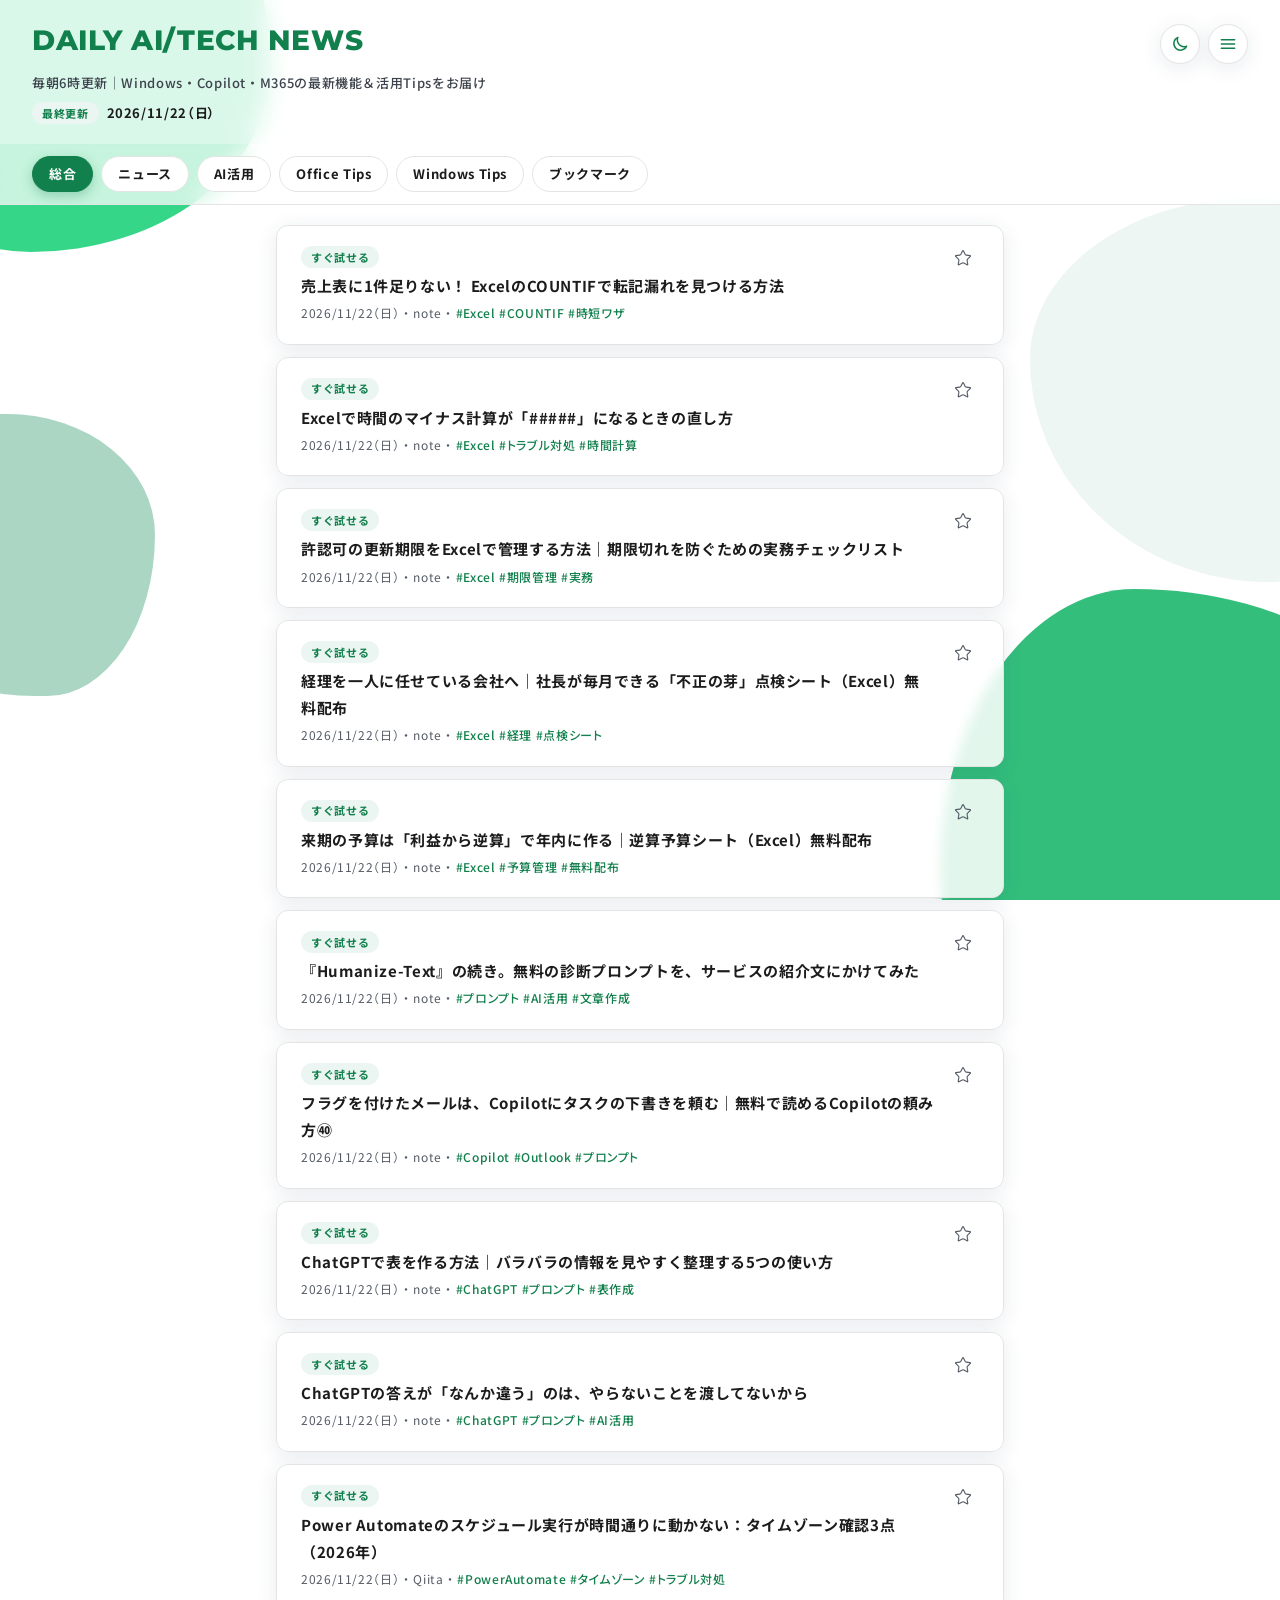
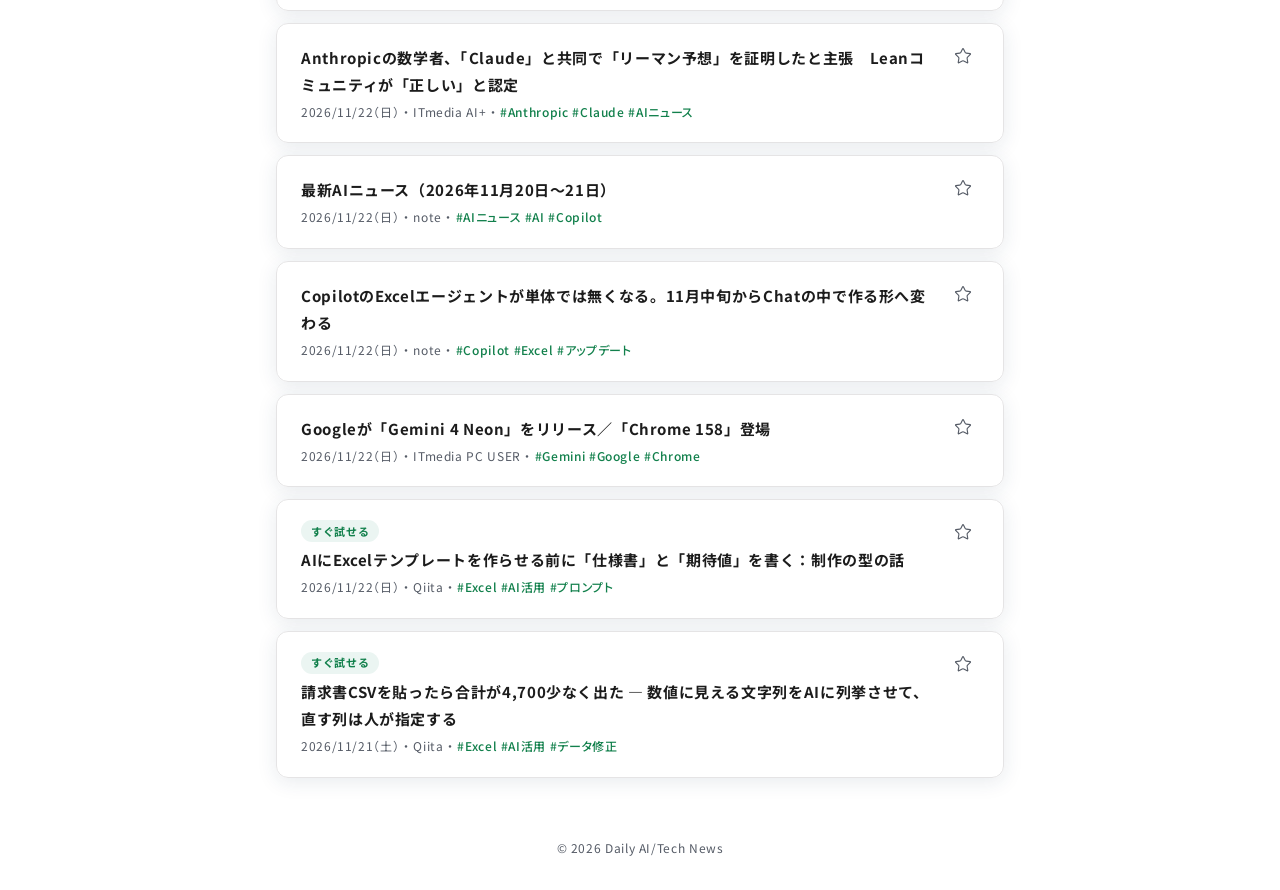
==== commit e0d9bb51: "Daily update: 2026-11-22" ====
--- a/docs/index.html
+++ b/docs/index.html
@@ -58,7 +58,7 @@
   </div>
   <p class="subtitle">毎朝6時更新｜Windows・Copilot・M365の最新機能＆活用Tipsをお届け</p>
   <div class="header-meta">
-    <span class="date"><span class="date-label">最終更新</span><time datetime="2026-11-21">2026/11/21（土）</time></span>
+    <span class="date"><span class="date-label">最終更新</span><time datetime="2026-11-22">2026/11/22（日）</time></span>
   </div>
 </header>
 
@@ -101,438 +101,314 @@
       
       <div class="badges"><span class="badge badge-howto">すぐ試せる</span></div>
       
-      <a class="article-link" href="https://note.com/shigoto_tejun9/n/n70f88bdd3c7c" target="_blank" rel="noopener">依頼メールをExcelへ移す前に、重複と抜けを確認する小さな台帳</a>
-      <div class="meta">2026/11/21（土） ・ note ・ <span class="hashtags"><span class="tag">#Excel</span> <span class="tag">#業務効率化</span> <span class="tag">#タスク管理</span></span></div>
-    </div>
-    <div class="article-side">
-      
-      <button type="button" class="bookmark-btn" data-id="75810116422b590c2646367d6d01679b9e71f1d4" aria-pressed="false" aria-label="ブックマーク"><svg class="star-icon" viewBox="0 0 24 24" width="18" height="18" aria-hidden="true"><path d="M11.525 2.295a.53.53 0 0 1 .95 0l2.31 4.679a2.123 2.123 0 0 0 1.595 1.16l5.166.756a.53.53 0 0 1 .294.904l-3.736 3.638a2.123 2.123 0 0 0-.611 1.878l.882 5.14a.53.53 0 0 1-.771.56l-4.618-2.428a2.122 2.122 0 0 0-1.973 0L6.396 21.01a.53.53 0 0 1-.77-.56l.881-5.139a2.122 2.122 0 0 0-.611-1.879L2.16 9.795a.53.53 0 0 1 .294-.906l5.165-.755a2.122 2.122 0 0 0 1.597-1.16z" stroke-width="1.5" stroke-linejoin="round"/></svg></button>
-    </div>
-  </div>
-</li>
-
-        
-        
-<li>
-  <div class="article-row">
-    <div class="article-text">
-      
-      <div class="badges"><span class="badge badge-howto">すぐ試せる</span></div>
-      
-      <a class="article-link" href="https://note.com/super_oriole3111/n/n926df1a3a9c1" target="_blank" rel="noopener">AIで作った投稿が「AIっぽい」と流されない、オリジナルの一手間20｜コピペ用プロンプトつき</a>
-      <div class="meta">2026/11/21（土） ・ note ・ <span class="hashtags"><span class="tag">#プロンプト</span> <span class="tag">#生成AI</span> <span class="tag">#文章作成</span></span></div>
-    </div>
-    <div class="article-side">
-      
-      <button type="button" class="bookmark-btn" data-id="ae840235e3758adee08e9b6a1650d16703223f2e" aria-pressed="false" aria-label="ブックマーク"><svg class="star-icon" viewBox="0 0 24 24" width="18" height="18" aria-hidden="true"><path d="M11.525 2.295a.53.53 0 0 1 .95 0l2.31 4.679a2.123 2.123 0 0 0 1.595 1.16l5.166.756a.53.53 0 0 1 .294.904l-3.736 3.638a2.123 2.123 0 0 0-.611 1.878l.882 5.14a.53.53 0 0 1-.771.56l-4.618-2.428a2.122 2.122 0 0 0-1.973 0L6.396 21.01a.53.53 0 0 1-.77-.56l.881-5.139a2.122 2.122 0 0 0-.611-1.879L2.16 9.795a.53.53 0 0 1 .294-.906l5.165-.755a2.122 2.122 0 0 0 1.597-1.16z" stroke-width="1.5" stroke-linejoin="round"/></svg></button>
-    </div>
-  </div>
-</li>
-
-        
-        
-<li>
-  <div class="article-row">
-    <div class="article-text">
-      
-      <div class="badges"><span class="badge badge-howto">すぐ試せる</span></div>
-      
-      <a class="article-link" href="https://note.com/kiduki_to_manabi/n/n2a5a0adb03e5" target="_blank" rel="noopener">企業研修補助教材ー関数⑥</a>
-      <div class="meta">2026/11/21（土） ・ note ・ <span class="hashtags"><span class="tag">#Excel</span> <span class="tag">#関数</span> <span class="tag">#Excel研修</span></span></div>
-    </div>
-    <div class="article-side">
-      
-      <a href="https://note.com/kiduki_to_manabi/n/n2a5a0adb03e5" target="_blank" rel="noopener" class="thumb-link">
-        <img class="article-thumb" src="https://assets.st-note.com/production/uploads/images/338694875/rectangle_large_type_2_ec1b8f7edac228ed7794a49017a77801.jpeg?width=800" alt="" loading="lazy" referrerpolicy="no-referrer" onerror="this.closest('.thumb-link').remove()">
-      </a>
-      
-      <button type="button" class="bookmark-btn" data-id="18f191a82149bb3f39397ce2a6cb3618655d1fb6" aria-pressed="false" aria-label="ブックマーク"><svg class="star-icon" viewBox="0 0 24 24" width="18" height="18" aria-hidden="true"><path d="M11.525 2.295a.53.53 0 0 1 .95 0l2.31 4.679a2.123 2.123 0 0 0 1.595 1.16l5.166.756a.53.53 0 0 1 .294.904l-3.736 3.638a2.123 2.123 0 0 0-.611 1.878l.882 5.14a.53.53 0 0 1-.771.56l-4.618-2.428a2.122 2.122 0 0 0-1.973 0L6.396 21.01a.53.53 0 0 1-.77-.56l.881-5.139a2.122 2.122 0 0 0-.611-1.879L2.16 9.795a.53.53 0 0 1 .294-.906l5.165-.755a2.122 2.122 0 0 0 1.597-1.16z" stroke-width="1.5" stroke-linejoin="round"/></svg></button>
-    </div>
-  </div>
-</li>
-
-        
-        
-<li>
-  <div class="article-row">
-    <div class="article-text">
-      
-      <div class="badges"><span class="badge badge-howto">すぐ試せる</span></div>
-      
-      <a class="article-link" href="https://note.com/tamutamu_ai/n/n05eb1a2e8d0a" target="_blank" rel="noopener">【無料】角が立たない契約修正依頼プロンプトの実践手順とチェックリスト</a>
-      <div class="meta">2026/11/21（土） ・ note ・ <span class="hashtags"><span class="tag">#プロンプト</span> <span class="tag">#業務効率化</span> <span class="tag">#生成AI</span></span></div>
-    </div>
-    <div class="article-side">
-      
-      <a href="https://note.com/tamutamu_ai/n/n05eb1a2e8d0a" target="_blank" rel="noopener" class="thumb-link">
-        <img class="article-thumb" src="https://assets.st-note.com/production/uploads/images/338107617/rectangle_large_type_2_51c1e7ba9684141c5feb7692a436f0a5.png?width=800" alt="" loading="lazy" referrerpolicy="no-referrer" onerror="this.closest('.thumb-link').remove()">
-      </a>
-      
-      <button type="button" class="bookmark-btn" data-id="9568fdec368bcdc796080d3403a0ea1fd1f63466" aria-pressed="false" aria-label="ブックマーク"><svg class="star-icon" viewBox="0 0 24 24" width="18" height="18" aria-hidden="true"><path d="M11.525 2.295a.53.53 0 0 1 .95 0l2.31 4.679a2.123 2.123 0 0 0 1.595 1.16l5.166.756a.53.53 0 0 1 .294.904l-3.736 3.638a2.123 2.123 0 0 0-.611 1.878l.882 5.14a.53.53 0 0 1-.771.56l-4.618-2.428a2.122 2.122 0 0 0-1.973 0L6.396 21.01a.53.53 0 0 1-.77-.56l.881-5.139a2.122 2.122 0 0 0-.611-1.879L2.16 9.795a.53.53 0 0 1 .294-.906l5.165-.755a2.122 2.122 0 0 0 1.597-1.16z" stroke-width="1.5" stroke-linejoin="round"/></svg></button>
-    </div>
-  </div>
-</li>
-
-        
-        
-<li>
-  <div class="article-row">
-    <div class="article-text">
-      
-      <a class="article-link" href="https://note.com/jitann_ai/n/n9e93ef29e845" target="_blank" rel="noopener">Copilotの利用枠がすぐ減る。実際に使って気づいた意外な落とし穴</a>
-      <div class="meta">2026/11/21（土） ・ note ・ <span class="hashtags"><span class="tag">#Copilot</span> <span class="tag">#生成AI</span> <span class="tag">#AI活用</span></span></div>
-    </div>
-    <div class="article-side">
-      
-      <a href="https://note.com/jitann_ai/n/n9e93ef29e845" target="_blank" rel="noopener" class="thumb-link">
-        <img class="article-thumb" src="https://assets.st-note.com/production/uploads/images/335892951/rectangle_large_type_2_8450c2a86f24b64bd05b672b6d934ddd.png?width=800" alt="" loading="lazy" referrerpolicy="no-referrer" onerror="this.closest('.thumb-link').remove()">
-      </a>
-      
-      <button type="button" class="bookmark-btn" data-id="80d335fa952ae01b96db06340e8781539130eb80" aria-pressed="false" aria-label="ブックマーク"><svg class="star-icon" viewBox="0 0 24 24" width="18" height="18" aria-hidden="true"><path d="M11.525 2.295a.53.53 0 0 1 .95 0l2.31 4.679a2.123 2.123 0 0 0 1.595 1.16l5.166.756a.53.53 0 0 1 .294.904l-3.736 3.638a2.123 2.123 0 0 0-.611 1.878l.882 5.14a.53.53 0 0 1-.771.56l-4.618-2.428a2.122 2.122 0 0 0-1.973 0L6.396 21.01a.53.53 0 0 1-.77-.56l.881-5.139a2.122 2.122 0 0 0-.611-1.879L2.16 9.795a.53.53 0 0 1 .294-.906l5.165-.755a2.122 2.122 0 0 0 1.597-1.16z" stroke-width="1.5" stroke-linejoin="round"/></svg></button>
-    </div>
-  </div>
-</li>
-
-        
-        
-<li>
-  <div class="article-row">
-    <div class="article-text">
-      
-      <a class="article-link" href="https://note.com/phasecharlie/n/n24ac817e9218" target="_blank" rel="noopener">「夕方だけ人が足りない」をなくす、小さなお店のシフトの組み方4つのコツ</a>
-      <div class="meta">2026/11/21（土） ・ note ・ <span class="hashtags"><span class="tag">#Excel</span> <span class="tag">#シフト管理</span> <span class="tag">#業務改善</span></span></div>
-    </div>
-    <div class="article-side">
-      
-      <a href="https://note.com/phasecharlie/n/n24ac817e9218" target="_blank" rel="noopener" class="thumb-link">
-        <img class="article-thumb" src="https://assets.st-note.com/production/uploads/images/337352806/rectangle_large_type_2_46b171b2a9f2135c9032442c23bfba69.png?width=800" alt="" loading="lazy" referrerpolicy="no-referrer" onerror="this.closest('.thumb-link').remove()">
-      </a>
-      
-      <button type="button" class="bookmark-btn" data-id="6f47c8d5b45161b79f7e104b6e30941e8ab0d7a4" aria-pressed="false" aria-label="ブックマーク"><svg class="star-icon" viewBox="0 0 24 24" width="18" height="18" aria-hidden="true"><path d="M11.525 2.295a.53.53 0 0 1 .95 0l2.31 4.679a2.123 2.123 0 0 0 1.595 1.16l5.166.756a.53.53 0 0 1 .294.904l-3.736 3.638a2.123 2.123 0 0 0-.611 1.878l.882 5.14a.53.53 0 0 1-.771.56l-4.618-2.428a2.122 2.122 0 0 0-1.973 0L6.396 21.01a.53.53 0 0 1-.77-.56l.881-5.139a2.122 2.122 0 0 0-.611-1.879L2.16 9.795a.53.53 0 0 1 .294-.906l5.165-.755a2.122 2.122 0 0 0 1.597-1.16z" stroke-width="1.5" stroke-linejoin="round"/></svg></button>
-    </div>
-  </div>
-</li>
-
-        
-        
-<li>
-  <div class="article-row">
-    <div class="article-text">
-      
-      <a class="article-link" href="https://note.com/clean_walrus3165/n/nd416821b0dec" target="_blank" rel="noopener">トラックの車検切れ・オイル交換忘れを防ぐ、現場の整備士がやっている車両管理の方法</a>
-      <div class="meta">2026/11/21（土） ・ note ・ <span class="hashtags"><span class="tag">#車両管理</span> <span class="tag">#Excel</span> <span class="tag">#業務改善</span></span></div>
-    </div>
-    <div class="article-side">
-      
-      <button type="button" class="bookmark-btn" data-id="e0ab27c657188f95a4de95cd568053b8a8c65df7" aria-pressed="false" aria-label="ブックマーク"><svg class="star-icon" viewBox="0 0 24 24" width="18" height="18" aria-hidden="true"><path d="M11.525 2.295a.53.53 0 0 1 .95 0l2.31 4.679a2.123 2.123 0 0 0 1.595 1.16l5.166.756a.53.53 0 0 1 .294.904l-3.736 3.638a2.123 2.123 0 0 0-.611 1.878l.882 5.14a.53.53 0 0 1-.771.56l-4.618-2.428a2.122 2.122 0 0 0-1.973 0L6.396 21.01a.53.53 0 0 1-.77-.56l.881-5.139a2.122 2.122 0 0 0-.611-1.879L2.16 9.795a.53.53 0 0 1 .294-.906l5.165-.755a2.122 2.122 0 0 0 1.597-1.16z" stroke-width="1.5" stroke-linejoin="round"/></svg></button>
-    </div>
-  </div>
-</li>
-
-        
-        
-<li>
-  <div class="article-row">
-    <div class="article-text">
-      
-      <a class="article-link" href="https://note.com/issy_fujitsu/n/n1a661940ce06" target="_blank" rel="noopener">【実録】「AI何使ってるの？」と聞かれたので、Copilot・Claude・Muse（熊五郎）の使い分けを全部書く</a>
-      <div class="meta">2026/11/21（土） ・ note ・ <span class="hashtags"><span class="tag">#Copilot</span> <span class="tag">#Claude</span> <span class="tag">#AI使い分け</span></span></div>
-    </div>
-    <div class="article-side">
-      
-      <a href="https://note.com/issy_fujitsu/n/n1a661940ce06" target="_blank" rel="noopener" class="thumb-link">
-        <img class="article-thumb" src="https://assets.st-note.com/production/uploads/images/338656014/rectangle_large_type_2_f6d0c2b666c92401c74e7f796b6f4391.jpeg?width=800" alt="" loading="lazy" referrerpolicy="no-referrer" onerror="this.closest('.thumb-link').remove()">
-      </a>
-      
-      <button type="button" class="bookmark-btn" data-id="2b7de164be85656a05493a58665f19aabd3183b8" aria-pressed="false" aria-label="ブックマーク"><svg class="star-icon" viewBox="0 0 24 24" width="18" height="18" aria-hidden="true"><path d="M11.525 2.295a.53.53 0 0 1 .95 0l2.31 4.679a2.123 2.123 0 0 0 1.595 1.16l5.166.756a.53.53 0 0 1 .294.904l-3.736 3.638a2.123 2.123 0 0 0-.611 1.878l.882 5.14a.53.53 0 0 1-.771.56l-4.618-2.428a2.122 2.122 0 0 0-1.973 0L6.396 21.01a.53.53 0 0 1-.77-.56l.881-5.139a2.122 2.122 0 0 0-.611-1.879L2.16 9.795a.53.53 0 0 1 .294-.906l5.165-.755a2.122 2.122 0 0 0 1.597-1.16z" stroke-width="1.5" stroke-linejoin="round"/></svg></button>
-    </div>
-  </div>
-</li>
-
-        
-        
-<li>
-  <div class="article-row">
-    <div class="article-text">
-      
-      <div class="badges"><span class="badge badge-howto">すぐ試せる</span></div>
-      
-      <a class="article-link" href="https://note.com/nakaminote/n/n9b435808d22c" target="_blank" rel="noopener">絵が下手でも大丈夫。ホワイトボードの落書きからAIでキャラクターと告知画像を作る方法</a>
-      <div class="meta">2026/11/21（土） ・ note ・ <span class="hashtags"><span class="tag">#画像生成AI</span> <span class="tag">#AI活用</span> <span class="tag">#デザイン</span></span></div>
-    </div>
-    <div class="article-side">
-      
-      <a href="https://note.com/nakaminote/n/n9b435808d22c" target="_blank" rel="noopener" class="thumb-link">
-        <img class="article-thumb" src="https://assets.st-note.com/production/uploads/images/338600236/rectangle_large_type_2_295171f67139041a4be60285469bd134.png?width=800" alt="" loading="lazy" referrerpolicy="no-referrer" onerror="this.closest('.thumb-link').remove()">
-      </a>
-      
-      <button type="button" class="bookmark-btn" data-id="ca09bef5db56b8e0535bd47a414dfb7582e30be4" aria-pressed="false" aria-label="ブックマーク"><svg class="star-icon" viewBox="0 0 24 24" width="18" height="18" aria-hidden="true"><path d="M11.525 2.295a.53.53 0 0 1 .95 0l2.31 4.679a2.123 2.123 0 0 0 1.595 1.16l5.166.756a.53.53 0 0 1 .294.904l-3.736 3.638a2.123 2.123 0 0 0-.611 1.878l.882 5.14a.53.53 0 0 1-.771.56l-4.618-2.428a2.122 2.122 0 0 0-1.973 0L6.396 21.01a.53.53 0 0 1-.77-.56l.881-5.139a2.122 2.122 0 0 0-.611-1.879L2.16 9.795a.53.53 0 0 1 .294-.906l5.165-.755a2.122 2.122 0 0 0 1.597-1.16z" stroke-width="1.5" stroke-linejoin="round"/></svg></button>
-    </div>
-  </div>
-</li>
-
-        
-        
-<li>
-  <div class="article-row">
-    <div class="article-text">
-      
-      <div class="badges"><span class="badge badge-howto">すぐ試せる</span></div>
-      
-      <a class="article-link" href="https://note.com/aishigoto_studio/n/n76a41bd9488f" target="_blank" rel="noopener">期限切れのタスクは、PlannerのCopilotに聞いて洗い出す｜無料で読めるCopilotの頼み方㊳</a>
-      <div class="meta">2026/11/21（土） ・ note ・ <span class="hashtags"><span class="tag">#Copilot</span> <span class="tag">#Planner</span> <span class="tag">#プロンプト</span></span></div>
-    </div>
-    <div class="article-side">
-      
-      <a href="https://note.com/aishigoto_studio/n/n76a41bd9488f" target="_blank" rel="noopener" class="thumb-link">
-        <img class="article-thumb" src="https://assets.st-note.com/production/uploads/images/338683957/rectangle_large_type_2_c44fb5e0ef16bf5dbdb409f6e8cab575.png?width=800" alt="" loading="lazy" referrerpolicy="no-referrer" onerror="this.closest('.thumb-link').remove()">
-      </a>
-      
-      <button type="button" class="bookmark-btn" data-id="f8176cc1fa1fb307f9c3d5ec2e3e388de84402c5" aria-pressed="false" aria-label="ブックマーク"><svg class="star-icon" viewBox="0 0 24 24" width="18" height="18" aria-hidden="true"><path d="M11.525 2.295a.53.53 0 0 1 .95 0l2.31 4.679a2.123 2.123 0 0 0 1.595 1.16l5.166.756a.53.53 0 0 1 .294.904l-3.736 3.638a2.123 2.123 0 0 0-.611 1.878l.882 5.14a.53.53 0 0 1-.771.56l-4.618-2.428a2.122 2.122 0 0 0-1.973 0L6.396 21.01a.53.53 0 0 1-.77-.56l.881-5.139a2.122 2.122 0 0 0-.611-1.879L2.16 9.795a.53.53 0 0 1 .294-.906l5.165-.755a2.122 2.122 0 0 0 1.597-1.16z" stroke-width="1.5" stroke-linejoin="round"/></svg></button>
-    </div>
-  </div>
-</li>
-
-        
-        
-<li>
-  <div class="article-row">
-    <div class="article-text">
-      
-      <a class="article-link" href="https://qiita.com/Masato_Takeda/items/33992e69c6821c78c9b0" target="_blank" rel="noopener">Google スプレッドシートのシートの数の上限を検証する➀：「シートの追加」の操作でZ列×1000行のままなら769シートまで｜Google スプレッドシート</a>
-      <div class="meta">2026/11/21（土） ・ Qiita ・ <span class="hashtags"><span class="tag">#Googleスプレッドシート</span> <span class="tag">#スプレッドシート</span> <span class="tag">#検証</span></span></div>
-    </div>
-    <div class="article-side">
-      
-      <button type="button" class="bookmark-btn" data-id="580d1eaf0b2c9f61bda98bac6b60a751a769648c" aria-pressed="false" aria-label="ブックマーク"><svg class="star-icon" viewBox="0 0 24 24" width="18" height="18" aria-hidden="true"><path d="M11.525 2.295a.53.53 0 0 1 .95 0l2.31 4.679a2.123 2.123 0 0 0 1.595 1.16l5.166.756a.53.53 0 0 1 .294.904l-3.736 3.638a2.123 2.123 0 0 0-.611 1.878l.882 5.14a.53.53 0 0 1-.771.56l-4.618-2.428a2.122 2.122 0 0 0-1.973 0L6.396 21.01a.53.53 0 0 1-.77-.56l.881-5.139a2.122 2.122 0 0 0-.611-1.879L2.16 9.795a.53.53 0 0 1 .294-.906l5.165-.755a2.122 2.122 0 0 0 1.597-1.16z" stroke-width="1.5" stroke-linejoin="round"/></svg></button>
-    </div>
-  </div>
-</li>
-
-        
-        
-<li>
-  <div class="article-row">
-    <div class="article-text">
-      
-      <a class="article-link" href="https://www.itmedia.co.jp/enterprise/articles/2611/21/news003.html" target="_blank" rel="noopener">AIで成果を出す企業ほど「人を増やす」？　“通説”を否定する調査結果をIDCが発表</a>
-      <div class="meta">2026/11/21（土） ・ ITmedia AI+ ・ <span class="hashtags"><span class="tag">#AI</span> <span class="tag">#調査結果</span> <span class="tag">#ITニュース</span></span></div>
-    </div>
-    <div class="article-side">
-      
-      <button type="button" class="bookmark-btn" data-id="80c508e366c6fb4cb20fab3a198bf6d090e5b9af" aria-pressed="false" aria-label="ブックマーク"><svg class="star-icon" viewBox="0 0 24 24" width="18" height="18" aria-hidden="true"><path d="M11.525 2.295a.53.53 0 0 1 .95 0l2.31 4.679a2.123 2.123 0 0 0 1.595 1.16l5.166.756a.53.53 0 0 1 .294.904l-3.736 3.638a2.123 2.123 0 0 0-.611 1.878l.882 5.14a.53.53 0 0 1-.771.56l-4.618-2.428a2.122 2.122 0 0 0-1.973 0L6.396 21.01a.53.53 0 0 1-.77-.56l.881-5.139a2.122 2.122 0 0 0-.611-1.879L2.16 9.795a.53.53 0 0 1 .294-.906l5.165-.755a2.122 2.122 0 0 0 1.597-1.16z" stroke-width="1.5" stroke-linejoin="round"/></svg></button>
-    </div>
-  </div>
-</li>
-
-        
-        
-<li>
-  <div class="article-row">
-    <div class="article-text">
-      
-      <a class="article-link" href="https://japan.cnet.com/article/35255245/" target="_blank" rel="noopener">Claudeを使い「リーマン予想」を証明か Anthropic数学者が発表 Lean検証も通過、数学界が精査へ</a>
-      <div class="meta">2026/11/21（土） ・ はてなブックマーク ・ <span class="hashtags"><span class="tag">#Claude</span> <span class="tag">#Anthropic</span> <span class="tag">#AI</span></span></div>
-    </div>
-    <div class="article-side">
-      
-      <button type="button" class="bookmark-btn" data-id="dce12332873ec5cad0e8e952e20f5168beada184" aria-pressed="false" aria-label="ブックマーク"><svg class="star-icon" viewBox="0 0 24 24" width="18" height="18" aria-hidden="true"><path d="M11.525 2.295a.53.53 0 0 1 .95 0l2.31 4.679a2.123 2.123 0 0 0 1.595 1.16l5.166.756a.53.53 0 0 1 .294.904l-3.736 3.638a2.123 2.123 0 0 0-.611 1.878l.882 5.14a.53.53 0 0 1-.771.56l-4.618-2.428a2.122 2.122 0 0 0-1.973 0L6.396 21.01a.53.53 0 0 1-.77-.56l.881-5.139a2.122 2.122 0 0 0-.611-1.879L2.16 9.795a.53.53 0 0 1 .294-.906l5.165-.755a2.122 2.122 0 0 0 1.597-1.16z" stroke-width="1.5" stroke-linejoin="round"/></svg></button>
-    </div>
-  </div>
-</li>
-
-        
-        
-<li>
-  <div class="article-row">
-    <div class="article-text">
-      
-      <a class="article-link" href="https://smhn.info/202611-gemini-subscription-third-party-harness-december-2" target="_blank" rel="noopener">どれだけGeminiが賢くなってもAIオタクが避ける理由。ついに解消の可能性 - すまほん!!</a>
-      <div class="meta">2026/11/20（金） ・ はてなブックマーク ・ <span class="hashtags"><span class="tag">#Gemini</span> <span class="tag">#Google</span> <span class="tag">#AI</span></span></div>
-    </div>
-    <div class="article-side">
-      
-      <button type="button" class="bookmark-btn" data-id="2e1bd036df31d61437c3503ddf4fc7c55aa458e2" aria-pressed="false" aria-label="ブックマーク"><svg class="star-icon" viewBox="0 0 24 24" width="18" height="18" aria-hidden="true"><path d="M11.525 2.295a.53.53 0 0 1 .95 0l2.31 4.679a2.123 2.123 0 0 0 1.595 1.16l5.166.756a.53.53 0 0 1 .294.904l-3.736 3.638a2.123 2.123 0 0 0-.611 1.878l.882 5.14a.53.53 0 0 1-.771.56l-4.618-2.428a2.122 2.122 0 0 0-1.973 0L6.396 21.01a.53.53 0 0 1-.77-.56l.881-5.139a2.122 2.122 0 0 0-.611-1.879L2.16 9.795a.53.53 0 0 1 .294-.906l5.165-.755a2.122 2.122 0 0 0 1.597-1.16z" stroke-width="1.5" stroke-linejoin="round"/></svg></button>
-    </div>
-  </div>
-</li>
-
-        
-        
-<li>
-  <div class="article-row">
-    <div class="article-text">
-      
-      <a class="article-link" href="https://forest.watch.impress.co.jp/docs/digest/2158386.html" target="_blank" rel="noopener">マウスジェスチャーでブラウジング・編集・ウィンドウ操作「Mousetroke」v0.3.5　ほか【ダイジェストニュース】</a>
-      <div class="meta">2026/11/20（金） ・ 窓の杜 ・ <span class="hashtags"><span class="tag">#Mousetroke</span> <span class="tag">#マウスジェスチャー</span> <span class="tag">#Windows</span></span></div>
-    </div>
-    <div class="article-side">
-      
-      <button type="button" class="bookmark-btn" data-id="976fd1812c93bcf5cd2a38718dc08c0ad44fd2aa" aria-pressed="false" aria-label="ブックマーク"><svg class="star-icon" viewBox="0 0 24 24" width="18" height="18" aria-hidden="true"><path d="M11.525 2.295a.53.53 0 0 1 .95 0l2.31 4.679a2.123 2.123 0 0 0 1.595 1.16l5.166.756a.53.53 0 0 1 .294.904l-3.736 3.638a2.123 2.123 0 0 0-.611 1.878l.882 5.14a.53.53 0 0 1-.771.56l-4.618-2.428a2.122 2.122 0 0 0-1.973 0L6.396 21.01a.53.53 0 0 1-.77-.56l.881-5.139a2.122 2.122 0 0 0-.611-1.879L2.16 9.795a.53.53 0 0 1 .294-.906l5.165-.755a2.122 2.122 0 0 0 1.597-1.16z" stroke-width="1.5" stroke-linejoin="round"/></svg></button>
-    </div>
-  </div>
-</li>
-
-        
-        
-<li>
-  <div class="article-row">
-    <div class="article-text">
-      
-      <div class="badges"><span class="badge badge-howto">すぐ試せる</span></div>
-      
-      <a class="article-link" href="https://qiita.com/Sidejob/items/7bed90e905f5e3c98fdc" target="_blank" rel="noopener">Power Automateで「成功」なのに何も送られない：3つの原因と確認手順（2026年）</a>
-      <div class="meta">2026/11/20（金） ・ Qiita ・ <span class="hashtags"><span class="tag">#PowerAutomate</span> <span class="tag">#トラブルシューティング</span> <span class="tag">#自動化</span></span></div>
-    </div>
-    <div class="article-side">
-      
-      <button type="button" class="bookmark-btn" data-id="8185c97477307655fca025156b1ec526d7917c9c" aria-pressed="false" aria-label="ブックマーク"><svg class="star-icon" viewBox="0 0 24 24" width="18" height="18" aria-hidden="true"><path d="M11.525 2.295a.53.53 0 0 1 .95 0l2.31 4.679a2.123 2.123 0 0 0 1.595 1.16l5.166.756a.53.53 0 0 1 .294.904l-3.736 3.638a2.123 2.123 0 0 0-.611 1.878l.882 5.14a.53.53 0 0 1-.771.56l-4.618-2.428a2.122 2.122 0 0 0-1.973 0L6.396 21.01a.53.53 0 0 1-.77-.56l.881-5.139a2.122 2.122 0 0 0-.611-1.879L2.16 9.795a.53.53 0 0 1 .294-.906l5.165-.755a2.122 2.122 0 0 0 1.597-1.16z" stroke-width="1.5" stroke-linejoin="round"/></svg></button>
-    </div>
-  </div>
-</li>
-
-        
-        
-<li>
-  <div class="article-row">
-    <div class="article-text">
-      
-      <a class="article-link" href="https://www.itmedia.co.jp/aiplus/article/2611/20/2000003378/" target="_blank" rel="noopener">京大がAI依存チェックリスト公開　「当てはまるものあれば、しばらくAI触らないで」</a>
-      <div class="meta">2026/11/20（金） ・ ITmedia AI+ ・ <span class="hashtags"><span class="tag">#AI</span> <span class="tag">#京都大学</span> <span class="tag">#ニュース</span></span></div>
-    </div>
-    <div class="article-side">
-      
-      <button type="button" class="bookmark-btn" data-id="e28357ccf6573d2e4ec4dc97e232407f9ab06ba3" aria-pressed="false" aria-label="ブックマーク"><svg class="star-icon" viewBox="0 0 24 24" width="18" height="18" aria-hidden="true"><path d="M11.525 2.295a.53.53 0 0 1 .95 0l2.31 4.679a2.123 2.123 0 0 0 1.595 1.16l5.166.756a.53.53 0 0 1 .294.904l-3.736 3.638a2.123 2.123 0 0 0-.611 1.878l.882 5.14a.53.53 0 0 1-.771.56l-4.618-2.428a2.122 2.122 0 0 0-1.973 0L6.396 21.01a.53.53 0 0 1-.77-.56l.881-5.139a2.122 2.122 0 0 0-.611-1.879L2.16 9.795a.53.53 0 0 1 .294-.906l5.165-.755a2.122 2.122 0 0 0 1.597-1.16z" stroke-width="1.5" stroke-linejoin="round"/></svg></button>
-    </div>
-  </div>
-</li>
-
-        
-        
-<li>
-  <div class="article-row">
-    <div class="article-text">
-      
-      <a class="article-link" href="https://www.itmedia.co.jp/aiplus/article/2611/20/2000003372/" target="_blank" rel="noopener">「Muse」専用メアド、無料で作成可能に　AIが送受信を代理</a>
-      <div class="meta">2026/11/20（金） ・ ITmedia AI+ ・ <span class="hashtags"><span class="tag">#AI</span> <span class="tag">#Muse</span> <span class="tag">#新機能</span></span></div>
-    </div>
-    <div class="article-side">
-      
-      <button type="button" class="bookmark-btn" data-id="03187c11673321690c9fe11789903e88247df3df" aria-pressed="false" aria-label="ブックマーク"><svg class="star-icon" viewBox="0 0 24 24" width="18" height="18" aria-hidden="true"><path d="M11.525 2.295a.53.53 0 0 1 .95 0l2.31 4.679a2.123 2.123 0 0 0 1.595 1.16l5.166.756a.53.53 0 0 1 .294.904l-3.736 3.638a2.123 2.123 0 0 0-.611 1.878l.882 5.14a.53.53 0 0 1-.771.56l-4.618-2.428a2.122 2.122 0 0 0-1.973 0L6.396 21.01a.53.53 0 0 1-.77-.56l.881-5.139a2.122 2.122 0 0 0-.611-1.879L2.16 9.795a.53.53 0 0 1 .294-.906l5.165-.755a2.122 2.122 0 0 0 1.597-1.16z" stroke-width="1.5" stroke-linejoin="round"/></svg></button>
-    </div>
-  </div>
-</li>
-
-        
-        
-<li>
-  <div class="article-row">
-    <div class="article-text">
-      
-      <a class="article-link" href="https://forest.watch.impress.co.jp/docs/news/2158136.html" target="_blank" rel="noopener">「Microsoft Edge 158」が公開 ～Webページを好みに作り変える「Remix」を導入／詐欺サイト対策強化、「XSLT」は次期バージョンで既定無効に</a>
-      <div class="meta">2026/11/20（金） ・ 窓の杜 ・ <span class="hashtags"><span class="tag">#MicrosoftEdge</span> <span class="tag">#Edge</span> <span class="tag">#ブラウザ</span></span></div>
-    </div>
-    <div class="article-side">
-      
-      <button type="button" class="bookmark-btn" data-id="e3c96bfb5fd97aa083c3efbef8e1cdf9cc941bca" aria-pressed="false" aria-label="ブックマーク"><svg class="star-icon" viewBox="0 0 24 24" width="18" height="18" aria-hidden="true"><path d="M11.525 2.295a.53.53 0 0 1 .95 0l2.31 4.679a2.123 2.123 0 0 0 1.595 1.16l5.166.756a.53.53 0 0 1 .294.904l-3.736 3.638a2.123 2.123 0 0 0-.611 1.878l.882 5.14a.53.53 0 0 1-.771.56l-4.618-2.428a2.122 2.122 0 0 0-1.973 0L6.396 21.01a.53.53 0 0 1-.77-.56l.881-5.139a2.122 2.122 0 0 0-.611-1.879L2.16 9.795a.53.53 0 0 1 .294-.906l5.165-.755a2.122 2.122 0 0 0 1.597-1.16z" stroke-width="1.5" stroke-linejoin="round"/></svg></button>
-    </div>
-  </div>
-</li>
-
-        
-        
-<li>
-  <div class="article-row">
-    <div class="article-text">
-      
-      <div class="badges"><span class="badge badge-howto">すぐ試せる</span></div>
-      
-      <a class="article-link" href="https://qiita.com/YukiSaku_2FC/items/7949a9af5560ab8c483f" target="_blank" rel="noopener">Copilot Studioで、毎日の打刻と報告を手伝うエージェントを設計してみた</a>
-      <div class="meta">2026/11/20（金） ・ Qiita ・ <span class="hashtags"><span class="tag">#CopilotStudio</span> <span class="tag">#Copilot</span> <span class="tag">#業務効率化</span></span></div>
-    </div>
-    <div class="article-side">
-      
-      <button type="button" class="bookmark-btn" data-id="b5657a5d2bee82775c3899bdc69baab7774e9024" aria-pressed="false" aria-label="ブックマーク"><svg class="star-icon" viewBox="0 0 24 24" width="18" height="18" aria-hidden="true"><path d="M11.525 2.295a.53.53 0 0 1 .95 0l2.31 4.679a2.123 2.123 0 0 0 1.595 1.16l5.166.756a.53.53 0 0 1 .294.904l-3.736 3.638a2.123 2.123 0 0 0-.611 1.878l.882 5.14a.53.53 0 0 1-.771.56l-4.618-2.428a2.122 2.122 0 0 0-1.973 0L6.396 21.01a.53.53 0 0 1-.77-.56l.881-5.139a2.122 2.122 0 0 0-.611-1.879L2.16 9.795a.53.53 0 0 1 .294-.906l5.165-.755a2.122 2.122 0 0 0 1.597-1.16z" stroke-width="1.5" stroke-linejoin="round"/></svg></button>
-    </div>
-  </div>
-</li>
-
-        
-        
-<li>
-  <div class="article-row">
-    <div class="article-text">
-      
-      <a class="article-link" href="https://forest.watch.impress.co.jp/docs/news/2158089.html" target="_blank" rel="noopener">Googleの世界モデル「Genie 4」が「Project Genie」で利用可能に、遊びながら世界を書き換え／「Google AI Ultra」向けに展開。「Gemini API」でも一般提供</a>
-      <div class="meta">2026/11/20（金） ・ 窓の杜 ・ <span class="hashtags"><span class="tag">#Google</span> <span class="tag">#Genie4</span> <span class="tag">#AI</span></span></div>
-    </div>
-    <div class="article-side">
-      
-      <button type="button" class="bookmark-btn" data-id="981efdfa2e0fbb44a63a9bb157fc3f4a1a4eef14" aria-pressed="false" aria-label="ブックマーク"><svg class="star-icon" viewBox="0 0 24 24" width="18" height="18" aria-hidden="true"><path d="M11.525 2.295a.53.53 0 0 1 .95 0l2.31 4.679a2.123 2.123 0 0 0 1.595 1.16l5.166.756a.53.53 0 0 1 .294.904l-3.736 3.638a2.123 2.123 0 0 0-.611 1.878l.882 5.14a.53.53 0 0 1-.771.56l-4.618-2.428a2.122 2.122 0 0 0-1.973 0L6.396 21.01a.53.53 0 0 1-.77-.56l.881-5.139a2.122 2.122 0 0 0-.611-1.879L2.16 9.795a.53.53 0 0 1 .294-.906l5.165-.755a2.122 2.122 0 0 0 1.597-1.16z" stroke-width="1.5" stroke-linejoin="round"/></svg></button>
-    </div>
-  </div>
-</li>
-
-        
-        
-<li>
-  <div class="article-row">
-    <div class="article-text">
-      
-      <a class="article-link" href="https://qiita.com/Masato_Takeda/items/0650e2c4b3f0e6b7f039" target="_blank" rel="noopener">2000万行まであるGoogle スプレッドシートをExcel 形式でダウンロードすると行が消える｜Google スプレッドシート</a>
-      <div class="meta">2026/11/20（金） ・ Qiita ・ <span class="hashtags"><span class="tag">#Googleスプレッドシート</span> <span class="tag">#Excel</span> <span class="tag">#互換性</span></span></div>
-    </div>
-    <div class="article-side">
-      
-      <button type="button" class="bookmark-btn" data-id="d76111905b70e33b68276524859a2742393dbdd6" aria-pressed="false" aria-label="ブックマーク"><svg class="star-icon" viewBox="0 0 24 24" width="18" height="18" aria-hidden="true"><path d="M11.525 2.295a.53.53 0 0 1 .95 0l2.31 4.679a2.123 2.123 0 0 0 1.595 1.16l5.166.756a.53.53 0 0 1 .294.904l-3.736 3.638a2.123 2.123 0 0 0-.611 1.878l.882 5.14a.53.53 0 0 1-.771.56l-4.618-2.428a2.122 2.122 0 0 0-1.973 0L6.396 21.01a.53.53 0 0 1-.77-.56l.881-5.139a2.122 2.122 0 0 0-.611-1.879L2.16 9.795a.53.53 0 0 1 .294-.906l5.165-.755a2.122 2.122 0 0 0 1.597-1.16z" stroke-width="1.5" stroke-linejoin="round"/></svg></button>
-    </div>
-  </div>
-</li>
-
-        
-        
-<li>
-  <div class="article-row">
-    <div class="article-text">
-      
-      <a class="article-link" href="https://forest.watch.impress.co.jp/docs/news/2158040.html" target="_blank" rel="noopener">「Microsoft To Do」アプリが2027年6月で廃止、個人の場合は別アプリへの乗り換えが必要に／法人向けは「Planner」が後継</a>
-      <div class="meta">2026/11/20（金） ・ 窓の杜 ・ <span class="hashtags"><span class="tag">#MicrosoftToDo</span> <span class="tag">#Planner</span> <span class="tag">#Microsoft365</span></span></div>
-    </div>
-    <div class="article-side">
-      
-      <button type="button" class="bookmark-btn" data-id="2501a98c29cf7f7898916776254719aa7f582a59" aria-pressed="false" aria-label="ブックマーク"><svg class="star-icon" viewBox="0 0 24 24" width="18" height="18" aria-hidden="true"><path d="M11.525 2.295a.53.53 0 0 1 .95 0l2.31 4.679a2.123 2.123 0 0 0 1.595 1.16l5.166.756a.53.53 0 0 1 .294.904l-3.736 3.638a2.123 2.123 0 0 0-.611 1.878l.882 5.14a.53.53 0 0 1-.771.56l-4.618-2.428a2.122 2.122 0 0 0-1.973 0L6.396 21.01a.53.53 0 0 1-.77-.56l.881-5.139a2.122 2.122 0 0 0-.611-1.879L2.16 9.795a.53.53 0 0 1 .294-.906l5.165-.755a2.122 2.122 0 0 0 1.597-1.16z" stroke-width="1.5" stroke-linejoin="round"/></svg></button>
-    </div>
-  </div>
-</li>
-
-        
-        
-<li>
-  <div class="article-row">
-    <div class="article-text">
-      
-      <a class="article-link" href="https://pc.watch.impress.co.jp/docs/news/2158179.html" target="_blank" rel="noopener">Windows 11のロック画面をナレーターで突破できる脆弱性。BitLocker環境も対象</a>
-      <div class="meta">2026/11/20（金） ・ PC Watch ・ <span class="hashtags"><span class="tag">#Windows11</span> <span class="tag">#セキュリティ</span> <span class="tag">#脆弱性</span></span></div>
-    </div>
-    <div class="article-side">
-      
-      <button type="button" class="bookmark-btn" data-id="e205cdc7e2253a64002d38b278ba5905672cfcca" aria-pressed="false" aria-label="ブックマーク"><svg class="star-icon" viewBox="0 0 24 24" width="18" height="18" aria-hidden="true"><path d="M11.525 2.295a.53.53 0 0 1 .95 0l2.31 4.679a2.123 2.123 0 0 0 1.595 1.16l5.166.756a.53.53 0 0 1 .294.904l-3.736 3.638a2.123 2.123 0 0 0-.611 1.878l.882 5.14a.53.53 0 0 1-.771.56l-4.618-2.428a2.122 2.122 0 0 0-1.973 0L6.396 21.01a.53.53 0 0 1-.77-.56l.881-5.139a2.122 2.122 0 0 0-.611-1.879L2.16 9.795a.53.53 0 0 1 .294-.906l5.165-.755a2.122 2.122 0 0 0 1.597-1.16z" stroke-width="1.5" stroke-linejoin="round"/></svg></button>
-    </div>
-  </div>
-</li>
-
-        
-        
-<li>
-  <div class="article-row">
-    <div class="article-text">
-      
-      <a class="article-link" href="https://forest.watch.impress.co.jp/docs/news/2158070.html" target="_blank" rel="noopener">2026年最後のWindows 11プレビューパッチ、モダンな［Windows］＋［R］ダイアログが導入／暗い場所での顔認証を助ける画面輝度の自動調整、「Windows Search」の改善なども</a>
-      <div class="meta">2026/11/20（金） ・ 窓の杜 ・ <span class="hashtags"><span class="tag">#Windows11</span> <span class="tag">#アップデート</span> <span class="tag">#WindowsSearch</span></span></div>
-    </div>
-    <div class="article-side">
-      
-      <button type="button" class="bookmark-btn" data-id="64567da5a7f961c29886464c2df6a6605959e6ff" aria-pressed="false" aria-label="ブックマーク"><svg class="star-icon" viewBox="0 0 24 24" width="18" height="18" aria-hidden="true"><path d="M11.525 2.295a.53.53 0 0 1 .95 0l2.31 4.679a2.123 2.123 0 0 0 1.595 1.16l5.166.756a.53.53 0 0 1 .294.904l-3.736 3.638a2.123 2.123 0 0 0-.611 1.878l.882 5.14a.53.53 0 0 1-.771.56l-4.618-2.428a2.122 2.122 0 0 0-1.973 0L6.396 21.01a.53.53 0 0 1-.77-.56l.881-5.139a2.122 2.122 0 0 0-.611-1.879L2.16 9.795a.53.53 0 0 1 .294-.906l5.165-.755a2.122 2.122 0 0 0 1.597-1.16z" stroke-width="1.5" stroke-linejoin="round"/></svg></button>
+      <a class="article-link" href="https://note.com/syuho/n/nac97811046d1" target="_blank" rel="noopener">売上表に1件足りない！ ExcelのCOUNTIFで転記漏れを見つける方法</a>
+      <div class="meta">2026/11/22（日） ・ note ・ <span class="hashtags"><span class="tag">#Excel</span> <span class="tag">#COUNTIF</span> <span class="tag">#時短ワザ</span></span></div>
+    </div>
+    <div class="article-side">
+      
+      <a href="https://note.com/syuho/n/nac97811046d1" target="_blank" rel="noopener" class="thumb-link">
+        <img class="article-thumb" src="https://assets.st-note.com/production/uploads/images/339111205/rectangle_large_type_2_7c006baec39ca6784f9fd69d18a040f0.jpg?width=800" alt="" loading="lazy" referrerpolicy="no-referrer" onerror="this.closest('.thumb-link').remove()">
+      </a>
+      
+      <button type="button" class="bookmark-btn" data-id="4bd91d1a369bed8df4717f333b0b9a850bd82305" aria-pressed="false" aria-label="ブックマーク"><svg class="star-icon" viewBox="0 0 24 24" width="18" height="18" aria-hidden="true"><path d="M11.525 2.295a.53.53 0 0 1 .95 0l2.31 4.679a2.123 2.123 0 0 0 1.595 1.16l5.166.756a.53.53 0 0 1 .294.904l-3.736 3.638a2.123 2.123 0 0 0-.611 1.878l.882 5.14a.53.53 0 0 1-.771.56l-4.618-2.428a2.122 2.122 0 0 0-1.973 0L6.396 21.01a.53.53 0 0 1-.77-.56l.881-5.139a2.122 2.122 0 0 0-.611-1.879L2.16 9.795a.53.53 0 0 1 .294-.906l5.165-.755a2.122 2.122 0 0 0 1.597-1.16z" stroke-width="1.5" stroke-linejoin="round"/></svg></button>
+    </div>
+  </div>
+</li>
+
+        
+        
+<li>
+  <div class="article-row">
+    <div class="article-text">
+      
+      <div class="badges"><span class="badge badge-howto">すぐ試せる</span></div>
+      
+      <a class="article-link" href="https://note.com/hina0210/n/n5d4fce4b5ba4" target="_blank" rel="noopener">Excelで時間のマイナス計算が「#####」になるときの直し方</a>
+      <div class="meta">2026/11/22（日） ・ note ・ <span class="hashtags"><span class="tag">#Excel</span> <span class="tag">#トラブル対処</span> <span class="tag">#時間計算</span></span></div>
+    </div>
+    <div class="article-side">
+      
+      <a href="https://note.com/hina0210/n/n5d4fce4b5ba4" target="_blank" rel="noopener" class="thumb-link">
+        <img class="article-thumb" src="https://assets.st-note.com/production/uploads/images/339112952/rectangle_large_type_2_d8692f9e2c88b5779b6c3c5573851d98.png?width=800" alt="" loading="lazy" referrerpolicy="no-referrer" onerror="this.closest('.thumb-link').remove()">
+      </a>
+      
+      <button type="button" class="bookmark-btn" data-id="ad61dbf899f4ed992f3dbc7d7cd99523031425ea" aria-pressed="false" aria-label="ブックマーク"><svg class="star-icon" viewBox="0 0 24 24" width="18" height="18" aria-hidden="true"><path d="M11.525 2.295a.53.53 0 0 1 .95 0l2.31 4.679a2.123 2.123 0 0 0 1.595 1.16l5.166.756a.53.53 0 0 1 .294.904l-3.736 3.638a2.123 2.123 0 0 0-.611 1.878l.882 5.14a.53.53 0 0 1-.771.56l-4.618-2.428a2.122 2.122 0 0 0-1.973 0L6.396 21.01a.53.53 0 0 1-.77-.56l.881-5.139a2.122 2.122 0 0 0-.611-1.879L2.16 9.795a.53.53 0 0 1 .294-.906l5.165-.755a2.122 2.122 0 0 0 1.597-1.16z" stroke-width="1.5" stroke-linejoin="round"/></svg></button>
+    </div>
+  </div>
+</li>
+
+        
+        
+<li>
+  <div class="article-row">
+    <div class="article-text">
+      
+      <div class="badges"><span class="badge badge-howto">すぐ試せる</span></div>
+      
+      <a class="article-link" href="https://note.com/gyoumutemplate/n/n8ba6345f5da1" target="_blank" rel="noopener">許認可の更新期限をExcelで管理する方法｜期限切れを防ぐための実務チェックリスト</a>
+      <div class="meta">2026/11/22（日） ・ note ・ <span class="hashtags"><span class="tag">#Excel</span> <span class="tag">#期限管理</span> <span class="tag">#実務</span></span></div>
+    </div>
+    <div class="article-side">
+      
+      <a href="https://note.com/gyoumutemplate/n/n8ba6345f5da1" target="_blank" rel="noopener" class="thumb-link">
+        <img class="article-thumb" src="https://assets.st-note.com/production/uploads/images/339110291/rectangle_large_type_2_62c05ecd1091b56d3dda87b819e41414.png?width=800" alt="" loading="lazy" referrerpolicy="no-referrer" onerror="this.closest('.thumb-link').remove()">
+      </a>
+      
+      <button type="button" class="bookmark-btn" data-id="e10fadbda5ed575cfb72eeeb91ae03be4b73cd05" aria-pressed="false" aria-label="ブックマーク"><svg class="star-icon" viewBox="0 0 24 24" width="18" height="18" aria-hidden="true"><path d="M11.525 2.295a.53.53 0 0 1 .95 0l2.31 4.679a2.123 2.123 0 0 0 1.595 1.16l5.166.756a.53.53 0 0 1 .294.904l-3.736 3.638a2.123 2.123 0 0 0-.611 1.878l.882 5.14a.53.53 0 0 1-.771.56l-4.618-2.428a2.122 2.122 0 0 0-1.973 0L6.396 21.01a.53.53 0 0 1-.77-.56l.881-5.139a2.122 2.122 0 0 0-.611-1.879L2.16 9.795a.53.53 0 0 1 .294-.906l5.165-.755a2.122 2.122 0 0 0 1.597-1.16z" stroke-width="1.5" stroke-linejoin="round"/></svg></button>
+    </div>
+  </div>
+</li>
+
+        
+        
+<li>
+  <div class="article-row">
+    <div class="article-text">
+      
+      <div class="badges"><span class="badge badge-howto">すぐ試せる</span></div>
+      
+      <a class="article-link" href="https://note.com/joyous_swift3677/n/nbc10c368032f" target="_blank" rel="noopener">経理を一人に任せている会社へ｜社長が毎月できる「不正の芽」点検シート（Excel）無料配布</a>
+      <div class="meta">2026/11/22（日） ・ note ・ <span class="hashtags"><span class="tag">#Excel</span> <span class="tag">#経理</span> <span class="tag">#点検シート</span></span></div>
+    </div>
+    <div class="article-side">
+      
+      <a href="https://note.com/joyous_swift3677/n/nbc10c368032f" target="_blank" rel="noopener" class="thumb-link">
+        <img class="article-thumb" src="https://assets.st-note.com/img/1795307601-W9oDSY51wqjeOXRVnUvlb68s.png" alt="" loading="lazy" referrerpolicy="no-referrer" onerror="this.closest('.thumb-link').remove()">
+      </a>
+      
+      <button type="button" class="bookmark-btn" data-id="db18a17de87f68404948cd5726aea38e216560a1" aria-pressed="false" aria-label="ブックマーク"><svg class="star-icon" viewBox="0 0 24 24" width="18" height="18" aria-hidden="true"><path d="M11.525 2.295a.53.53 0 0 1 .95 0l2.31 4.679a2.123 2.123 0 0 0 1.595 1.16l5.166.756a.53.53 0 0 1 .294.904l-3.736 3.638a2.123 2.123 0 0 0-.611 1.878l.882 5.14a.53.53 0 0 1-.771.56l-4.618-2.428a2.122 2.122 0 0 0-1.973 0L6.396 21.01a.53.53 0 0 1-.77-.56l.881-5.139a2.122 2.122 0 0 0-.611-1.879L2.16 9.795a.53.53 0 0 1 .294-.906l5.165-.755a2.122 2.122 0 0 0 1.597-1.16z" stroke-width="1.5" stroke-linejoin="round"/></svg></button>
+    </div>
+  </div>
+</li>
+
+        
+        
+<li>
+  <div class="article-row">
+    <div class="article-text">
+      
+      <div class="badges"><span class="badge badge-howto">すぐ試せる</span></div>
+      
+      <a class="article-link" href="https://note.com/joyous_swift3677/n/nde13b3867620" target="_blank" rel="noopener">来期の予算は「利益から逆算」で年内に作る｜逆算予算シート（Excel）無料配布</a>
+      <div class="meta">2026/11/22（日） ・ note ・ <span class="hashtags"><span class="tag">#Excel</span> <span class="tag">#予算管理</span> <span class="tag">#無料配布</span></span></div>
+    </div>
+    <div class="article-side">
+      
+      <a href="https://note.com/joyous_swift3677/n/nde13b3867620" target="_blank" rel="noopener" class="thumb-link">
+        <img class="article-thumb" src="https://assets.st-note.com/img/1795307459-fgnrszq3vF8SXZaCE19YOPLh.png" alt="" loading="lazy" referrerpolicy="no-referrer" onerror="this.closest('.thumb-link').remove()">
+      </a>
+      
+      <button type="button" class="bookmark-btn" data-id="2c775e66942f9c47df401e94fc651c43bde41bc9" aria-pressed="false" aria-label="ブックマーク"><svg class="star-icon" viewBox="0 0 24 24" width="18" height="18" aria-hidden="true"><path d="M11.525 2.295a.53.53 0 0 1 .95 0l2.31 4.679a2.123 2.123 0 0 0 1.595 1.16l5.166.756a.53.53 0 0 1 .294.904l-3.736 3.638a2.123 2.123 0 0 0-.611 1.878l.882 5.14a.53.53 0 0 1-.771.56l-4.618-2.428a2.122 2.122 0 0 0-1.973 0L6.396 21.01a.53.53 0 0 1-.77-.56l.881-5.139a2.122 2.122 0 0 0-.611-1.879L2.16 9.795a.53.53 0 0 1 .294-.906l5.165-.755a2.122 2.122 0 0 0 1.597-1.16z" stroke-width="1.5" stroke-linejoin="round"/></svg></button>
+    </div>
+  </div>
+</li>
+
+        
+        
+<li>
+  <div class="article-row">
+    <div class="article-text">
+      
+      <div class="badges"><span class="badge badge-howto">すぐ試せる</span></div>
+      
+      <a class="article-link" href="https://note.com/tamanegi_tomato/n/n48cfaf25f6d8" target="_blank" rel="noopener">『Humanize-Text』の続き。無料の診断プロンプトを、サービスの紹介文にかけてみた</a>
+      <div class="meta">2026/11/22（日） ・ note ・ <span class="hashtags"><span class="tag">#プロンプト</span> <span class="tag">#AI活用</span> <span class="tag">#文章作成</span></span></div>
+    </div>
+    <div class="article-side">
+      
+      <a href="https://note.com/tamanegi_tomato/n/n48cfaf25f6d8" target="_blank" rel="noopener" class="thumb-link">
+        <img class="article-thumb" src="https://assets.st-note.com/production/uploads/images/339106823/rectangle_large_type_2_4391073882689b752ff4b67a23b9218d.png?width=800" alt="" loading="lazy" referrerpolicy="no-referrer" onerror="this.closest('.thumb-link').remove()">
+      </a>
+      
+      <button type="button" class="bookmark-btn" data-id="4493701828e98df89263322f5b1feefa0fbfdf55" aria-pressed="false" aria-label="ブックマーク"><svg class="star-icon" viewBox="0 0 24 24" width="18" height="18" aria-hidden="true"><path d="M11.525 2.295a.53.53 0 0 1 .95 0l2.31 4.679a2.123 2.123 0 0 0 1.595 1.16l5.166.756a.53.53 0 0 1 .294.904l-3.736 3.638a2.123 2.123 0 0 0-.611 1.878l.882 5.14a.53.53 0 0 1-.771.56l-4.618-2.428a2.122 2.122 0 0 0-1.973 0L6.396 21.01a.53.53 0 0 1-.77-.56l.881-5.139a2.122 2.122 0 0 0-.611-1.879L2.16 9.795a.53.53 0 0 1 .294-.906l5.165-.755a2.122 2.122 0 0 0 1.597-1.16z" stroke-width="1.5" stroke-linejoin="round"/></svg></button>
+    </div>
+  </div>
+</li>
+
+        
+        
+<li>
+  <div class="article-row">
+    <div class="article-text">
+      
+      <div class="badges"><span class="badge badge-howto">すぐ試せる</span></div>
+      
+      <a class="article-link" href="https://note.com/aishigoto_studio/n/n57d7490d8489" target="_blank" rel="noopener">フラグを付けたメールは、Copilotにタスクの下書きを頼む｜無料で読めるCopilotの頼み方㊵</a>
+      <div class="meta">2026/11/22（日） ・ note ・ <span class="hashtags"><span class="tag">#Copilot</span> <span class="tag">#Outlook</span> <span class="tag">#プロンプト</span></span></div>
+    </div>
+    <div class="article-side">
+      
+      <a href="https://note.com/aishigoto_studio/n/n57d7490d8489" target="_blank" rel="noopener" class="thumb-link">
+        <img class="article-thumb" src="https://assets.st-note.com/production/uploads/images/339098527/rectangle_large_type_2_ec2313f4bd2ca95c6639ffdd3aac1cd8.png?width=800" alt="" loading="lazy" referrerpolicy="no-referrer" onerror="this.closest('.thumb-link').remove()">
+      </a>
+      
+      <button type="button" class="bookmark-btn" data-id="42e33a3a18b1b73345d36dad0483845d4e86d312" aria-pressed="false" aria-label="ブックマーク"><svg class="star-icon" viewBox="0 0 24 24" width="18" height="18" aria-hidden="true"><path d="M11.525 2.295a.53.53 0 0 1 .95 0l2.31 4.679a2.123 2.123 0 0 0 1.595 1.16l5.166.756a.53.53 0 0 1 .294.904l-3.736 3.638a2.123 2.123 0 0 0-.611 1.878l.882 5.14a.53.53 0 0 1-.771.56l-4.618-2.428a2.122 2.122 0 0 0-1.973 0L6.396 21.01a.53.53 0 0 1-.77-.56l.881-5.139a2.122 2.122 0 0 0-.611-1.879L2.16 9.795a.53.53 0 0 1 .294-.906l5.165-.755a2.122 2.122 0 0 0 1.597-1.16z" stroke-width="1.5" stroke-linejoin="round"/></svg></button>
+    </div>
+  </div>
+</li>
+
+        
+        
+<li>
+  <div class="article-row">
+    <div class="article-text">
+      
+      <div class="badges"><span class="badge badge-howto">すぐ試せる</span></div>
+      
+      <a class="article-link" href="https://note.com/kotoba_workroom/n/nadb25b9b4970" target="_blank" rel="noopener">ChatGPTで表を作る方法｜バラバラの情報を見やすく整理する5つの使い方</a>
+      <div class="meta">2026/11/22（日） ・ note ・ <span class="hashtags"><span class="tag">#ChatGPT</span> <span class="tag">#プロンプト</span> <span class="tag">#表作成</span></span></div>
+    </div>
+    <div class="article-side">
+      
+      <a href="https://note.com/kotoba_workroom/n/nadb25b9b4970" target="_blank" rel="noopener" class="thumb-link">
+        <img class="article-thumb" src="https://assets.st-note.com/production/uploads/images/338829987/rectangle_large_type_2_d5e8d0aecc73fee8779000ed0402ed28.jpg?width=800" alt="" loading="lazy" referrerpolicy="no-referrer" onerror="this.closest('.thumb-link').remove()">
+      </a>
+      
+      <button type="button" class="bookmark-btn" data-id="0378501cee831f85c0084b03cf08830c4b14603a" aria-pressed="false" aria-label="ブックマーク"><svg class="star-icon" viewBox="0 0 24 24" width="18" height="18" aria-hidden="true"><path d="M11.525 2.295a.53.53 0 0 1 .95 0l2.31 4.679a2.123 2.123 0 0 0 1.595 1.16l5.166.756a.53.53 0 0 1 .294.904l-3.736 3.638a2.123 2.123 0 0 0-.611 1.878l.882 5.14a.53.53 0 0 1-.771.56l-4.618-2.428a2.122 2.122 0 0 0-1.973 0L6.396 21.01a.53.53 0 0 1-.77-.56l.881-5.139a2.122 2.122 0 0 0-.611-1.879L2.16 9.795a.53.53 0 0 1 .294-.906l5.165-.755a2.122 2.122 0 0 0 1.597-1.16z" stroke-width="1.5" stroke-linejoin="round"/></svg></button>
+    </div>
+  </div>
+</li>
+
+        
+        
+<li>
+  <div class="article-row">
+    <div class="article-text">
+      
+      <div class="badges"><span class="badge badge-howto">すぐ試せる</span></div>
+      
+      <a class="article-link" href="https://note.com/cassava825/n/n974ee7d1d733" target="_blank" rel="noopener">ChatGPTの答えが「なんか違う」のは、やらないことを渡してないから</a>
+      <div class="meta">2026/11/22（日） ・ note ・ <span class="hashtags"><span class="tag">#ChatGPT</span> <span class="tag">#プロンプト</span> <span class="tag">#AI活用</span></span></div>
+    </div>
+    <div class="article-side">
+      
+      <a href="https://note.com/cassava825/n/n974ee7d1d733" target="_blank" rel="noopener" class="thumb-link">
+        <img class="article-thumb" src="https://assets.st-note.com/production/uploads/images/339100522/rectangle_large_type_2_6750c9be5d54eebf690289434a7dfada.png?width=800" alt="" loading="lazy" referrerpolicy="no-referrer" onerror="this.closest('.thumb-link').remove()">
+      </a>
+      
+      <button type="button" class="bookmark-btn" data-id="87ad71ef8ed5dc2955c5a71be8265fe3e541b074" aria-pressed="false" aria-label="ブックマーク"><svg class="star-icon" viewBox="0 0 24 24" width="18" height="18" aria-hidden="true"><path d="M11.525 2.295a.53.53 0 0 1 .95 0l2.31 4.679a2.123 2.123 0 0 0 1.595 1.16l5.166.756a.53.53 0 0 1 .294.904l-3.736 3.638a2.123 2.123 0 0 0-.611 1.878l.882 5.14a.53.53 0 0 1-.771.56l-4.618-2.428a2.122 2.122 0 0 0-1.973 0L6.396 21.01a.53.53 0 0 1-.77-.56l.881-5.139a2.122 2.122 0 0 0-.611-1.879L2.16 9.795a.53.53 0 0 1 .294-.906l5.165-.755a2.122 2.122 0 0 0 1.597-1.16z" stroke-width="1.5" stroke-linejoin="round"/></svg></button>
+    </div>
+  </div>
+</li>
+
+        
+        
+<li>
+  <div class="article-row">
+    <div class="article-text">
+      
+      <div class="badges"><span class="badge badge-howto">すぐ試せる</span></div>
+      
+      <a class="article-link" href="https://qiita.com/Sidejob/items/31915d3f87ce656851d0" target="_blank" rel="noopener">Power Automateのスケジュール実行が時間通りに動かない：タイムゾーン確認3点（2026年）</a>
+      <div class="meta">2026/11/22（日） ・ Qiita ・ <span class="hashtags"><span class="tag">#PowerAutomate</span> <span class="tag">#タイムゾーン</span> <span class="tag">#トラブル対処</span></span></div>
+    </div>
+    <div class="article-side">
+      
+      <button type="button" class="bookmark-btn" data-id="4a5a4509557fe03a123731b7b296828f5809679c" aria-pressed="false" aria-label="ブックマーク"><svg class="star-icon" viewBox="0 0 24 24" width="18" height="18" aria-hidden="true"><path d="M11.525 2.295a.53.53 0 0 1 .95 0l2.31 4.679a2.123 2.123 0 0 0 1.595 1.16l5.166.756a.53.53 0 0 1 .294.904l-3.736 3.638a2.123 2.123 0 0 0-.611 1.878l.882 5.14a.53.53 0 0 1-.771.56l-4.618-2.428a2.122 2.122 0 0 0-1.973 0L6.396 21.01a.53.53 0 0 1-.77-.56l.881-5.139a2.122 2.122 0 0 0-.611-1.879L2.16 9.795a.53.53 0 0 1 .294-.906l5.165-.755a2.122 2.122 0 0 0 1.597-1.16z" stroke-width="1.5" stroke-linejoin="round"/></svg></button>
+    </div>
+  </div>
+</li>
+
+        
+        
+<li>
+  <div class="article-row">
+    <div class="article-text">
+      
+      <a class="article-link" href="https://www.itmedia.co.jp/news/article/2611/22/2000003388/" target="_blank" rel="noopener">Anthropicの数学者、「Claude」と共同で「リーマン予想」を証明したと主張　Leanコミュニティが「正しい」と認定</a>
+      <div class="meta">2026/11/22（日） ・ ITmedia AI+ ・ <span class="hashtags"><span class="tag">#Anthropic</span> <span class="tag">#Claude</span> <span class="tag">#AIニュース</span></span></div>
+    </div>
+    <div class="article-side">
+      
+      <button type="button" class="bookmark-btn" data-id="7affad66a74be6493bfd93faec1f7b552d7808a9" aria-pressed="false" aria-label="ブックマーク"><svg class="star-icon" viewBox="0 0 24 24" width="18" height="18" aria-hidden="true"><path d="M11.525 2.295a.53.53 0 0 1 .95 0l2.31 4.679a2.123 2.123 0 0 0 1.595 1.16l5.166.756a.53.53 0 0 1 .294.904l-3.736 3.638a2.123 2.123 0 0 0-.611 1.878l.882 5.14a.53.53 0 0 1-.771.56l-4.618-2.428a2.122 2.122 0 0 0-1.973 0L6.396 21.01a.53.53 0 0 1-.77-.56l.881-5.139a2.122 2.122 0 0 0-.611-1.879L2.16 9.795a.53.53 0 0 1 .294-.906l5.165-.755a2.122 2.122 0 0 0 1.597-1.16z" stroke-width="1.5" stroke-linejoin="round"/></svg></button>
+    </div>
+  </div>
+</li>
+
+        
+        
+<li>
+  <div class="article-row">
+    <div class="article-text">
+      
+      <a class="article-link" href="https://note.com/hs48games/n/n61263f017030" target="_blank" rel="noopener">最新AIニュース（2026年11月20日〜21日）</a>
+      <div class="meta">2026/11/22（日） ・ note ・ <span class="hashtags"><span class="tag">#AIニュース</span> <span class="tag">#AI</span> <span class="tag">#Copilot</span></span></div>
+    </div>
+    <div class="article-side">
+      
+      <a href="https://note.com/hs48games/n/n61263f017030" target="_blank" rel="noopener" class="thumb-link">
+        <img class="article-thumb" src="https://assets.st-note.com/production/uploads/images/338972487/rectangle_large_type_2_718c4f908a1c72e6fcc33428a6811ab1.png?width=800" alt="" loading="lazy" referrerpolicy="no-referrer" onerror="this.closest('.thumb-link').remove()">
+      </a>
+      
+      <button type="button" class="bookmark-btn" data-id="b2df6030d50ff372cab315fe59964d581243c35e" aria-pressed="false" aria-label="ブックマーク"><svg class="star-icon" viewBox="0 0 24 24" width="18" height="18" aria-hidden="true"><path d="M11.525 2.295a.53.53 0 0 1 .95 0l2.31 4.679a2.123 2.123 0 0 0 1.595 1.16l5.166.756a.53.53 0 0 1 .294.904l-3.736 3.638a2.123 2.123 0 0 0-.611 1.878l.882 5.14a.53.53 0 0 1-.771.56l-4.618-2.428a2.122 2.122 0 0 0-1.973 0L6.396 21.01a.53.53 0 0 1-.77-.56l.881-5.139a2.122 2.122 0 0 0-.611-1.879L2.16 9.795a.53.53 0 0 1 .294-.906l5.165-.755a2.122 2.122 0 0 0 1.597-1.16z" stroke-width="1.5" stroke-linejoin="round"/></svg></button>
+    </div>
+  </div>
+</li>
+
+        
+        
+<li>
+  <div class="article-row">
+    <div class="article-text">
+      
+      <a class="article-link" href="https://note.com/ko_mo_re_bi/n/n5c211072ae2b" target="_blank" rel="noopener">CopilotのExcelエージェントが単体では無くなる。11月中旬からChatの中で作る形へ変わる</a>
+      <div class="meta">2026/11/22（日） ・ note ・ <span class="hashtags"><span class="tag">#Copilot</span> <span class="tag">#Excel</span> <span class="tag">#アップデート</span></span></div>
+    </div>
+    <div class="article-side">
+      
+      <button type="button" class="bookmark-btn" data-id="d12b012c0b89c77f5555ba3fd7f0d01dcc7b5ade" aria-pressed="false" aria-label="ブックマーク"><svg class="star-icon" viewBox="0 0 24 24" width="18" height="18" aria-hidden="true"><path d="M11.525 2.295a.53.53 0 0 1 .95 0l2.31 4.679a2.123 2.123 0 0 0 1.595 1.16l5.166.756a.53.53 0 0 1 .294.904l-3.736 3.638a2.123 2.123 0 0 0-.611 1.878l.882 5.14a.53.53 0 0 1-.771.56l-4.618-2.428a2.122 2.122 0 0 0-1.973 0L6.396 21.01a.53.53 0 0 1-.77-.56l.881-5.139a2.122 2.122 0 0 0-.611-1.879L2.16 9.795a.53.53 0 0 1 .294-.906l5.165-.755a2.122 2.122 0 0 0 1.597-1.16z" stroke-width="1.5" stroke-linejoin="round"/></svg></button>
+    </div>
+  </div>
+</li>
+
+        
+        
+<li>
+  <div class="article-row">
+    <div class="article-text">
+      
+      <a class="article-link" href="https://www.itmedia.co.jp/pcuser/articles/2611/22/news002.html" target="_blank" rel="noopener">Googleが「Gemini 4 Neon」をリリース／「Chrome 158」登場</a>
+      <div class="meta">2026/11/22（日） ・ ITmedia PC USER ・ <span class="hashtags"><span class="tag">#Gemini</span> <span class="tag">#Google</span> <span class="tag">#Chrome</span></span></div>
+    </div>
+    <div class="article-side">
+      
+      <button type="button" class="bookmark-btn" data-id="47f694ef9b34e0079d0fe325200f6a223028ad23" aria-pressed="false" aria-label="ブックマーク"><svg class="star-icon" viewBox="0 0 24 24" width="18" height="18" aria-hidden="true"><path d="M11.525 2.295a.53.53 0 0 1 .95 0l2.31 4.679a2.123 2.123 0 0 0 1.595 1.16l5.166.756a.53.53 0 0 1 .294.904l-3.736 3.638a2.123 2.123 0 0 0-.611 1.878l.882 5.14a.53.53 0 0 1-.771.56l-4.618-2.428a2.122 2.122 0 0 0-1.973 0L6.396 21.01a.53.53 0 0 1-.77-.56l.881-5.139a2.122 2.122 0 0 0-.611-1.879L2.16 9.795a.53.53 0 0 1 .294-.906l5.165-.755a2.122 2.122 0 0 0 1.597-1.16z" stroke-width="1.5" stroke-linejoin="round"/></svg></button>
+    </div>
+  </div>
+</li>
+
+        
+        
+<li>
+  <div class="article-row">
+    <div class="article-text">
+      
+      <div class="badges"><span class="badge badge-howto">すぐ試せる</span></div>
+      
+      <a class="article-link" href="https://qiita.com/tenpurekoubou/items/1fd43615f3ad93aa2aef" target="_blank" rel="noopener">AIにExcelテンプレートを作らせる前に「仕様書」と「期待値」を書く：制作の型の話</a>
+      <div class="meta">2026/11/22（日） ・ Qiita ・ <span class="hashtags"><span class="tag">#Excel</span> <span class="tag">#AI活用</span> <span class="tag">#プロンプト</span></span></div>
+    </div>
+    <div class="article-side">
+      
+      <button type="button" class="bookmark-btn" data-id="678fd37689300760f403c414c7e9c3e706cf9f7b" aria-pressed="false" aria-label="ブックマーク"><svg class="star-icon" viewBox="0 0 24 24" width="18" height="18" aria-hidden="true"><path d="M11.525 2.295a.53.53 0 0 1 .95 0l2.31 4.679a2.123 2.123 0 0 0 1.595 1.16l5.166.756a.53.53 0 0 1 .294.904l-3.736 3.638a2.123 2.123 0 0 0-.611 1.878l.882 5.14a.53.53 0 0 1-.771.56l-4.618-2.428a2.122 2.122 0 0 0-1.973 0L6.396 21.01a.53.53 0 0 1-.77-.56l.881-5.139a2.122 2.122 0 0 0-.611-1.879L2.16 9.795a.53.53 0 0 1 .294-.906l5.165-.755a2.122 2.122 0 0 0 1.597-1.16z" stroke-width="1.5" stroke-linejoin="round"/></svg></button>
+    </div>
+  </div>
+</li>
+
+        
+        
+<li>
+  <div class="article-row">
+    <div class="article-text">
+      
+      <div class="badges"><span class="badge badge-howto">すぐ試せる</span></div>
+      
+      <a class="article-link" href="https://qiita.com/yoshitokinosita/items/a389c38e24a083040323" target="_blank" rel="noopener">請求書CSVを貼ったら合計が4,700少なく出た — 数値に見える文字列をAIに列挙させて、直す列は人が指定する</a>
+      <div class="meta">2026/11/21（土） ・ Qiita ・ <span class="hashtags"><span class="tag">#Excel</span> <span class="tag">#AI活用</span> <span class="tag">#データ修正</span></span></div>
+    </div>
+    <div class="article-side">
+      
+      <button type="button" class="bookmark-btn" data-id="e1545a95e3d3f6744e531a6af47bff334663341c" aria-pressed="false" aria-label="ブックマーク"><svg class="star-icon" viewBox="0 0 24 24" width="18" height="18" aria-hidden="true"><path d="M11.525 2.295a.53.53 0 0 1 .95 0l2.31 4.679a2.123 2.123 0 0 0 1.595 1.16l5.166.756a.53.53 0 0 1 .294.904l-3.736 3.638a2.123 2.123 0 0 0-.611 1.878l.882 5.14a.53.53 0 0 1-.771.56l-4.618-2.428a2.122 2.122 0 0 0-1.973 0L6.396 21.01a.53.53 0 0 1-.77-.56l.881-5.139a2.122 2.122 0 0 0-.611-1.879L2.16 9.795a.53.53 0 0 1 .294-.906l5.165-.755a2.122 2.122 0 0 0 1.597-1.16z" stroke-width="1.5" stroke-linejoin="round"/></svg></button>
     </div>
   </div>
 </li>
@@ -550,156 +426,64 @@
   <div class="article-row">
     <div class="article-text">
       
-      <a class="article-link" href="https://www.itmedia.co.jp/enterprise/articles/2611/21/news003.html" target="_blank" rel="noopener">AIで成果を出す企業ほど「人を増やす」？　“通説”を否定する調査結果をIDCが発表</a>
-      <div class="meta">2026/11/21（土） ・ ITmedia AI+ ・ <span class="hashtags"><span class="tag">#AI</span> <span class="tag">#調査結果</span> <span class="tag">#ITニュース</span></span></div>
-    </div>
-    <div class="article-side">
-      
-      <button type="button" class="bookmark-btn" data-id="80c508e366c6fb4cb20fab3a198bf6d090e5b9af" aria-pressed="false" aria-label="ブックマーク"><svg class="star-icon" viewBox="0 0 24 24" width="18" height="18" aria-hidden="true"><path d="M11.525 2.295a.53.53 0 0 1 .95 0l2.31 4.679a2.123 2.123 0 0 0 1.595 1.16l5.166.756a.53.53 0 0 1 .294.904l-3.736 3.638a2.123 2.123 0 0 0-.611 1.878l.882 5.14a.53.53 0 0 1-.771.56l-4.618-2.428a2.122 2.122 0 0 0-1.973 0L6.396 21.01a.53.53 0 0 1-.77-.56l.881-5.139a2.122 2.122 0 0 0-.611-1.879L2.16 9.795a.53.53 0 0 1 .294-.906l5.165-.755a2.122 2.122 0 0 0 1.597-1.16z" stroke-width="1.5" stroke-linejoin="round"/></svg></button>
-    </div>
-  </div>
-</li>
-
-        
-        
-<li>
-  <div class="article-row">
-    <div class="article-text">
-      
-      <a class="article-link" href="https://japan.cnet.com/article/35255245/" target="_blank" rel="noopener">Claudeを使い「リーマン予想」を証明か Anthropic数学者が発表 Lean検証も通過、数学界が精査へ</a>
-      <div class="meta">2026/11/21（土） ・ はてなブックマーク ・ <span class="hashtags"><span class="tag">#Claude</span> <span class="tag">#Anthropic</span> <span class="tag">#AI</span></span></div>
-    </div>
-    <div class="article-side">
-      
-      <button type="button" class="bookmark-btn" data-id="dce12332873ec5cad0e8e952e20f5168beada184" aria-pressed="false" aria-label="ブックマーク"><svg class="star-icon" viewBox="0 0 24 24" width="18" height="18" aria-hidden="true"><path d="M11.525 2.295a.53.53 0 0 1 .95 0l2.31 4.679a2.123 2.123 0 0 0 1.595 1.16l5.166.756a.53.53 0 0 1 .294.904l-3.736 3.638a2.123 2.123 0 0 0-.611 1.878l.882 5.14a.53.53 0 0 1-.771.56l-4.618-2.428a2.122 2.122 0 0 0-1.973 0L6.396 21.01a.53.53 0 0 1-.77-.56l.881-5.139a2.122 2.122 0 0 0-.611-1.879L2.16 9.795a.53.53 0 0 1 .294-.906l5.165-.755a2.122 2.122 0 0 0 1.597-1.16z" stroke-width="1.5" stroke-linejoin="round"/></svg></button>
-    </div>
-  </div>
-</li>
-
-        
-        
-<li>
-  <div class="article-row">
-    <div class="article-text">
-      
-      <a class="article-link" href="https://smhn.info/202611-gemini-subscription-third-party-harness-december-2" target="_blank" rel="noopener">どれだけGeminiが賢くなってもAIオタクが避ける理由。ついに解消の可能性 - すまほん!!</a>
-      <div class="meta">2026/11/20（金） ・ はてなブックマーク ・ <span class="hashtags"><span class="tag">#Gemini</span> <span class="tag">#Google</span> <span class="tag">#AI</span></span></div>
-    </div>
-    <div class="article-side">
-      
-      <button type="button" class="bookmark-btn" data-id="2e1bd036df31d61437c3503ddf4fc7c55aa458e2" aria-pressed="false" aria-label="ブックマーク"><svg class="star-icon" viewBox="0 0 24 24" width="18" height="18" aria-hidden="true"><path d="M11.525 2.295a.53.53 0 0 1 .95 0l2.31 4.679a2.123 2.123 0 0 0 1.595 1.16l5.166.756a.53.53 0 0 1 .294.904l-3.736 3.638a2.123 2.123 0 0 0-.611 1.878l.882 5.14a.53.53 0 0 1-.771.56l-4.618-2.428a2.122 2.122 0 0 0-1.973 0L6.396 21.01a.53.53 0 0 1-.77-.56l.881-5.139a2.122 2.122 0 0 0-.611-1.879L2.16 9.795a.53.53 0 0 1 .294-.906l5.165-.755a2.122 2.122 0 0 0 1.597-1.16z" stroke-width="1.5" stroke-linejoin="round"/></svg></button>
-    </div>
-  </div>
-</li>
-
-        
-        
-<li>
-  <div class="article-row">
-    <div class="article-text">
-      
-      <a class="article-link" href="https://www.itmedia.co.jp/aiplus/article/2611/20/2000003378/" target="_blank" rel="noopener">京大がAI依存チェックリスト公開　「当てはまるものあれば、しばらくAI触らないで」</a>
-      <div class="meta">2026/11/20（金） ・ ITmedia AI+ ・ <span class="hashtags"><span class="tag">#AI</span> <span class="tag">#京都大学</span> <span class="tag">#ニュース</span></span></div>
-    </div>
-    <div class="article-side">
-      
-      <button type="button" class="bookmark-btn" data-id="e28357ccf6573d2e4ec4dc97e232407f9ab06ba3" aria-pressed="false" aria-label="ブックマーク"><svg class="star-icon" viewBox="0 0 24 24" width="18" height="18" aria-hidden="true"><path d="M11.525 2.295a.53.53 0 0 1 .95 0l2.31 4.679a2.123 2.123 0 0 0 1.595 1.16l5.166.756a.53.53 0 0 1 .294.904l-3.736 3.638a2.123 2.123 0 0 0-.611 1.878l.882 5.14a.53.53 0 0 1-.771.56l-4.618-2.428a2.122 2.122 0 0 0-1.973 0L6.396 21.01a.53.53 0 0 1-.77-.56l.881-5.139a2.122 2.122 0 0 0-.611-1.879L2.16 9.795a.53.53 0 0 1 .294-.906l5.165-.755a2.122 2.122 0 0 0 1.597-1.16z" stroke-width="1.5" stroke-linejoin="round"/></svg></button>
-    </div>
-  </div>
-</li>
-
-        
-        
-<li>
-  <div class="article-row">
-    <div class="article-text">
-      
-      <a class="article-link" href="https://www.itmedia.co.jp/aiplus/article/2611/20/2000003372/" target="_blank" rel="noopener">「Muse」専用メアド、無料で作成可能に　AIが送受信を代理</a>
-      <div class="meta">2026/11/20（金） ・ ITmedia AI+ ・ <span class="hashtags"><span class="tag">#AI</span> <span class="tag">#Muse</span> <span class="tag">#新機能</span></span></div>
-    </div>
-    <div class="article-side">
-      
-      <button type="button" class="bookmark-btn" data-id="03187c11673321690c9fe11789903e88247df3df" aria-pressed="false" aria-label="ブックマーク"><svg class="star-icon" viewBox="0 0 24 24" width="18" height="18" aria-hidden="true"><path d="M11.525 2.295a.53.53 0 0 1 .95 0l2.31 4.679a2.123 2.123 0 0 0 1.595 1.16l5.166.756a.53.53 0 0 1 .294.904l-3.736 3.638a2.123 2.123 0 0 0-.611 1.878l.882 5.14a.53.53 0 0 1-.771.56l-4.618-2.428a2.122 2.122 0 0 0-1.973 0L6.396 21.01a.53.53 0 0 1-.77-.56l.881-5.139a2.122 2.122 0 0 0-.611-1.879L2.16 9.795a.53.53 0 0 1 .294-.906l5.165-.755a2.122 2.122 0 0 0 1.597-1.16z" stroke-width="1.5" stroke-linejoin="round"/></svg></button>
-    </div>
-  </div>
-</li>
-
-        
-        
-<li>
-  <div class="article-row">
-    <div class="article-text">
-      
-      <a class="article-link" href="https://forest.watch.impress.co.jp/docs/news/2158136.html" target="_blank" rel="noopener">「Microsoft Edge 158」が公開 ～Webページを好みに作り変える「Remix」を導入／詐欺サイト対策強化、「XSLT」は次期バージョンで既定無効に</a>
-      <div class="meta">2026/11/20（金） ・ 窓の杜 ・ <span class="hashtags"><span class="tag">#MicrosoftEdge</span> <span class="tag">#Edge</span> <span class="tag">#ブラウザ</span></span></div>
-    </div>
-    <div class="article-side">
-      
-      <button type="button" class="bookmark-btn" data-id="e3c96bfb5fd97aa083c3efbef8e1cdf9cc941bca" aria-pressed="false" aria-label="ブックマーク"><svg class="star-icon" viewBox="0 0 24 24" width="18" height="18" aria-hidden="true"><path d="M11.525 2.295a.53.53 0 0 1 .95 0l2.31 4.679a2.123 2.123 0 0 0 1.595 1.16l5.166.756a.53.53 0 0 1 .294.904l-3.736 3.638a2.123 2.123 0 0 0-.611 1.878l.882 5.14a.53.53 0 0 1-.771.56l-4.618-2.428a2.122 2.122 0 0 0-1.973 0L6.396 21.01a.53.53 0 0 1-.77-.56l.881-5.139a2.122 2.122 0 0 0-.611-1.879L2.16 9.795a.53.53 0 0 1 .294-.906l5.165-.755a2.122 2.122 0 0 0 1.597-1.16z" stroke-width="1.5" stroke-linejoin="round"/></svg></button>
-    </div>
-  </div>
-</li>
-
-        
-        
-<li>
-  <div class="article-row">
-    <div class="article-text">
-      
-      <a class="article-link" href="https://forest.watch.impress.co.jp/docs/news/2158089.html" target="_blank" rel="noopener">Googleの世界モデル「Genie 4」が「Project Genie」で利用可能に、遊びながら世界を書き換え／「Google AI Ultra」向けに展開。「Gemini API」でも一般提供</a>
-      <div class="meta">2026/11/20（金） ・ 窓の杜 ・ <span class="hashtags"><span class="tag">#Google</span> <span class="tag">#Genie4</span> <span class="tag">#AI</span></span></div>
-    </div>
-    <div class="article-side">
-      
-      <button type="button" class="bookmark-btn" data-id="981efdfa2e0fbb44a63a9bb157fc3f4a1a4eef14" aria-pressed="false" aria-label="ブックマーク"><svg class="star-icon" viewBox="0 0 24 24" width="18" height="18" aria-hidden="true"><path d="M11.525 2.295a.53.53 0 0 1 .95 0l2.31 4.679a2.123 2.123 0 0 0 1.595 1.16l5.166.756a.53.53 0 0 1 .294.904l-3.736 3.638a2.123 2.123 0 0 0-.611 1.878l.882 5.14a.53.53 0 0 1-.771.56l-4.618-2.428a2.122 2.122 0 0 0-1.973 0L6.396 21.01a.53.53 0 0 1-.77-.56l.881-5.139a2.122 2.122 0 0 0-.611-1.879L2.16 9.795a.53.53 0 0 1 .294-.906l5.165-.755a2.122 2.122 0 0 0 1.597-1.16z" stroke-width="1.5" stroke-linejoin="round"/></svg></button>
-    </div>
-  </div>
-</li>
-
-        
-        
-<li>
-  <div class="article-row">
-    <div class="article-text">
-      
-      <a class="article-link" href="https://forest.watch.impress.co.jp/docs/news/2158040.html" target="_blank" rel="noopener">「Microsoft To Do」アプリが2027年6月で廃止、個人の場合は別アプリへの乗り換えが必要に／法人向けは「Planner」が後継</a>
-      <div class="meta">2026/11/20（金） ・ 窓の杜 ・ <span class="hashtags"><span class="tag">#MicrosoftToDo</span> <span class="tag">#Planner</span> <span class="tag">#Microsoft365</span></span></div>
-    </div>
-    <div class="article-side">
-      
-      <button type="button" class="bookmark-btn" data-id="2501a98c29cf7f7898916776254719aa7f582a59" aria-pressed="false" aria-label="ブックマーク"><svg class="star-icon" viewBox="0 0 24 24" width="18" height="18" aria-hidden="true"><path d="M11.525 2.295a.53.53 0 0 1 .95 0l2.31 4.679a2.123 2.123 0 0 0 1.595 1.16l5.166.756a.53.53 0 0 1 .294.904l-3.736 3.638a2.123 2.123 0 0 0-.611 1.878l.882 5.14a.53.53 0 0 1-.771.56l-4.618-2.428a2.122 2.122 0 0 0-1.973 0L6.396 21.01a.53.53 0 0 1-.77-.56l.881-5.139a2.122 2.122 0 0 0-.611-1.879L2.16 9.795a.53.53 0 0 1 .294-.906l5.165-.755a2.122 2.122 0 0 0 1.597-1.16z" stroke-width="1.5" stroke-linejoin="round"/></svg></button>
-    </div>
-  </div>
-</li>
-
-        
-        
-<li>
-  <div class="article-row">
-    <div class="article-text">
-      
-      <a class="article-link" href="https://pc.watch.impress.co.jp/docs/news/2158179.html" target="_blank" rel="noopener">Windows 11のロック画面をナレーターで突破できる脆弱性。BitLocker環境も対象</a>
-      <div class="meta">2026/11/20（金） ・ PC Watch ・ <span class="hashtags"><span class="tag">#Windows11</span> <span class="tag">#セキュリティ</span> <span class="tag">#脆弱性</span></span></div>
-    </div>
-    <div class="article-side">
-      
-      <button type="button" class="bookmark-btn" data-id="e205cdc7e2253a64002d38b278ba5905672cfcca" aria-pressed="false" aria-label="ブックマーク"><svg class="star-icon" viewBox="0 0 24 24" width="18" height="18" aria-hidden="true"><path d="M11.525 2.295a.53.53 0 0 1 .95 0l2.31 4.679a2.123 2.123 0 0 0 1.595 1.16l5.166.756a.53.53 0 0 1 .294.904l-3.736 3.638a2.123 2.123 0 0 0-.611 1.878l.882 5.14a.53.53 0 0 1-.771.56l-4.618-2.428a2.122 2.122 0 0 0-1.973 0L6.396 21.01a.53.53 0 0 1-.77-.56l.881-5.139a2.122 2.122 0 0 0-.611-1.879L2.16 9.795a.53.53 0 0 1 .294-.906l5.165-.755a2.122 2.122 0 0 0 1.597-1.16z" stroke-width="1.5" stroke-linejoin="round"/></svg></button>
-    </div>
-  </div>
-</li>
-
-        
-        
-<li>
-  <div class="article-row">
-    <div class="article-text">
-      
-      <a class="article-link" href="https://forest.watch.impress.co.jp/docs/news/2158070.html" target="_blank" rel="noopener">2026年最後のWindows 11プレビューパッチ、モダンな［Windows］＋［R］ダイアログが導入／暗い場所での顔認証を助ける画面輝度の自動調整、「Windows Search」の改善なども</a>
-      <div class="meta">2026/11/20（金） ・ 窓の杜 ・ <span class="hashtags"><span class="tag">#Windows11</span> <span class="tag">#アップデート</span> <span class="tag">#WindowsSearch</span></span></div>
-    </div>
-    <div class="article-side">
-      
-      <button type="button" class="bookmark-btn" data-id="64567da5a7f961c29886464c2df6a6605959e6ff" aria-pressed="false" aria-label="ブックマーク"><svg class="star-icon" viewBox="0 0 24 24" width="18" height="18" aria-hidden="true"><path d="M11.525 2.295a.53.53 0 0 1 .95 0l2.31 4.679a2.123 2.123 0 0 0 1.595 1.16l5.166.756a.53.53 0 0 1 .294.904l-3.736 3.638a2.123 2.123 0 0 0-.611 1.878l.882 5.14a.53.53 0 0 1-.771.56l-4.618-2.428a2.122 2.122 0 0 0-1.973 0L6.396 21.01a.53.53 0 0 1-.77-.56l.881-5.139a2.122 2.122 0 0 0-.611-1.879L2.16 9.795a.53.53 0 0 1 .294-.906l5.165-.755a2.122 2.122 0 0 0 1.597-1.16z" stroke-width="1.5" stroke-linejoin="round"/></svg></button>
+      <a class="article-link" href="https://www.itmedia.co.jp/news/article/2611/22/2000003388/" target="_blank" rel="noopener">Anthropicの数学者、「Claude」と共同で「リーマン予想」を証明したと主張　Leanコミュニティが「正しい」と認定</a>
+      <div class="meta">2026/11/22（日） ・ ITmedia AI+ ・ <span class="hashtags"><span class="tag">#Anthropic</span> <span class="tag">#Claude</span> <span class="tag">#AIニュース</span></span></div>
+    </div>
+    <div class="article-side">
+      
+      <button type="button" class="bookmark-btn" data-id="7affad66a74be6493bfd93faec1f7b552d7808a9" aria-pressed="false" aria-label="ブックマーク"><svg class="star-icon" viewBox="0 0 24 24" width="18" height="18" aria-hidden="true"><path d="M11.525 2.295a.53.53 0 0 1 .95 0l2.31 4.679a2.123 2.123 0 0 0 1.595 1.16l5.166.756a.53.53 0 0 1 .294.904l-3.736 3.638a2.123 2.123 0 0 0-.611 1.878l.882 5.14a.53.53 0 0 1-.771.56l-4.618-2.428a2.122 2.122 0 0 0-1.973 0L6.396 21.01a.53.53 0 0 1-.77-.56l.881-5.139a2.122 2.122 0 0 0-.611-1.879L2.16 9.795a.53.53 0 0 1 .294-.906l5.165-.755a2.122 2.122 0 0 0 1.597-1.16z" stroke-width="1.5" stroke-linejoin="round"/></svg></button>
+    </div>
+  </div>
+</li>
+
+        
+        
+<li>
+  <div class="article-row">
+    <div class="article-text">
+      
+      <a class="article-link" href="https://note.com/hs48games/n/n61263f017030" target="_blank" rel="noopener">最新AIニュース（2026年11月20日〜21日）</a>
+      <div class="meta">2026/11/22（日） ・ note ・ <span class="hashtags"><span class="tag">#AIニュース</span> <span class="tag">#AI</span> <span class="tag">#Copilot</span></span></div>
+    </div>
+    <div class="article-side">
+      
+      <a href="https://note.com/hs48games/n/n61263f017030" target="_blank" rel="noopener" class="thumb-link">
+        <img class="article-thumb" src="https://assets.st-note.com/production/uploads/images/338972487/rectangle_large_type_2_718c4f908a1c72e6fcc33428a6811ab1.png?width=800" alt="" loading="lazy" referrerpolicy="no-referrer" onerror="this.closest('.thumb-link').remove()">
+      </a>
+      
+      <button type="button" class="bookmark-btn" data-id="b2df6030d50ff372cab315fe59964d581243c35e" aria-pressed="false" aria-label="ブックマーク"><svg class="star-icon" viewBox="0 0 24 24" width="18" height="18" aria-hidden="true"><path d="M11.525 2.295a.53.53 0 0 1 .95 0l2.31 4.679a2.123 2.123 0 0 0 1.595 1.16l5.166.756a.53.53 0 0 1 .294.904l-3.736 3.638a2.123 2.123 0 0 0-.611 1.878l.882 5.14a.53.53 0 0 1-.771.56l-4.618-2.428a2.122 2.122 0 0 0-1.973 0L6.396 21.01a.53.53 0 0 1-.77-.56l.881-5.139a2.122 2.122 0 0 0-.611-1.879L2.16 9.795a.53.53 0 0 1 .294-.906l5.165-.755a2.122 2.122 0 0 0 1.597-1.16z" stroke-width="1.5" stroke-linejoin="round"/></svg></button>
+    </div>
+  </div>
+</li>
+
+        
+        
+<li>
+  <div class="article-row">
+    <div class="article-text">
+      
+      <a class="article-link" href="https://note.com/ko_mo_re_bi/n/n5c211072ae2b" target="_blank" rel="noopener">CopilotのExcelエージェントが単体では無くなる。11月中旬からChatの中で作る形へ変わる</a>
+      <div class="meta">2026/11/22（日） ・ note ・ <span class="hashtags"><span class="tag">#Copilot</span> <span class="tag">#Excel</span> <span class="tag">#アップデート</span></span></div>
+    </div>
+    <div class="article-side">
+      
+      <button type="button" class="bookmark-btn" data-id="d12b012c0b89c77f5555ba3fd7f0d01dcc7b5ade" aria-pressed="false" aria-label="ブックマーク"><svg class="star-icon" viewBox="0 0 24 24" width="18" height="18" aria-hidden="true"><path d="M11.525 2.295a.53.53 0 0 1 .95 0l2.31 4.679a2.123 2.123 0 0 0 1.595 1.16l5.166.756a.53.53 0 0 1 .294.904l-3.736 3.638a2.123 2.123 0 0 0-.611 1.878l.882 5.14a.53.53 0 0 1-.771.56l-4.618-2.428a2.122 2.122 0 0 0-1.973 0L6.396 21.01a.53.53 0 0 1-.77-.56l.881-5.139a2.122 2.122 0 0 0-.611-1.879L2.16 9.795a.53.53 0 0 1 .294-.906l5.165-.755a2.122 2.122 0 0 0 1.597-1.16z" stroke-width="1.5" stroke-linejoin="round"/></svg></button>
+    </div>
+  </div>
+</li>
+
+        
+        
+<li>
+  <div class="article-row">
+    <div class="article-text">
+      
+      <a class="article-link" href="https://www.itmedia.co.jp/pcuser/articles/2611/22/news002.html" target="_blank" rel="noopener">Googleが「Gemini 4 Neon」をリリース／「Chrome 158」登場</a>
+      <div class="meta">2026/11/22（日） ・ ITmedia PC USER ・ <span class="hashtags"><span class="tag">#Gemini</span> <span class="tag">#Google</span> <span class="tag">#Chrome</span></span></div>
+    </div>
+    <div class="article-side">
+      
+      <button type="button" class="bookmark-btn" data-id="47f694ef9b34e0079d0fe325200f6a223028ad23" aria-pressed="false" aria-label="ブックマーク"><svg class="star-icon" viewBox="0 0 24 24" width="18" height="18" aria-hidden="true"><path d="M11.525 2.295a.53.53 0 0 1 .95 0l2.31 4.679a2.123 2.123 0 0 0 1.595 1.16l5.166.756a.53.53 0 0 1 .294.904l-3.736 3.638a2.123 2.123 0 0 0-.611 1.878l.882 5.14a.53.53 0 0 1-.771.56l-4.618-2.428a2.122 2.122 0 0 0-1.973 0L6.396 21.01a.53.53 0 0 1-.77-.56l.881-5.139a2.122 2.122 0 0 0-.611-1.879L2.16 9.795a.53.53 0 0 1 .294-.906l5.165-.755a2.122 2.122 0 0 0 1.597-1.16z" stroke-width="1.5" stroke-linejoin="round"/></svg></button>
     </div>
   </div>
 </li>
@@ -718,152 +502,134 @@
       
       <div class="badges"><span class="badge badge-howto">すぐ試せる</span></div>
       
-      <a class="article-link" href="https://note.com/super_oriole3111/n/n926df1a3a9c1" target="_blank" rel="noopener">AIで作った投稿が「AIっぽい」と流されない、オリジナルの一手間20｜コピペ用プロンプトつき</a>
-      <div class="meta">2026/11/21（土） ・ note ・ <span class="hashtags"><span class="tag">#プロンプト</span> <span class="tag">#生成AI</span> <span class="tag">#文章作成</span></span></div>
-    </div>
-    <div class="article-side">
-      
-      <button type="button" class="bookmark-btn" data-id="ae840235e3758adee08e9b6a1650d16703223f2e" aria-pressed="false" aria-label="ブックマーク"><svg class="star-icon" viewBox="0 0 24 24" width="18" height="18" aria-hidden="true"><path d="M11.525 2.295a.53.53 0 0 1 .95 0l2.31 4.679a2.123 2.123 0 0 0 1.595 1.16l5.166.756a.53.53 0 0 1 .294.904l-3.736 3.638a2.123 2.123 0 0 0-.611 1.878l.882 5.14a.53.53 0 0 1-.771.56l-4.618-2.428a2.122 2.122 0 0 0-1.973 0L6.396 21.01a.53.53 0 0 1-.77-.56l.881-5.139a2.122 2.122 0 0 0-.611-1.879L2.16 9.795a.53.53 0 0 1 .294-.906l5.165-.755a2.122 2.122 0 0 0 1.597-1.16z" stroke-width="1.5" stroke-linejoin="round"/></svg></button>
-    </div>
-  </div>
-</li>
-
-        
-        
-<li>
-  <div class="article-row">
-    <div class="article-text">
-      
-      <div class="badges"><span class="badge badge-howto">すぐ試せる</span></div>
-      
-      <a class="article-link" href="https://note.com/tamutamu_ai/n/n05eb1a2e8d0a" target="_blank" rel="noopener">【無料】角が立たない契約修正依頼プロンプトの実践手順とチェックリスト</a>
-      <div class="meta">2026/11/21（土） ・ note ・ <span class="hashtags"><span class="tag">#プロンプト</span> <span class="tag">#業務効率化</span> <span class="tag">#生成AI</span></span></div>
-    </div>
-    <div class="article-side">
-      
-      <a href="https://note.com/tamutamu_ai/n/n05eb1a2e8d0a" target="_blank" rel="noopener" class="thumb-link">
-        <img class="article-thumb" src="https://assets.st-note.com/production/uploads/images/338107617/rectangle_large_type_2_51c1e7ba9684141c5feb7692a436f0a5.png?width=800" alt="" loading="lazy" referrerpolicy="no-referrer" onerror="this.closest('.thumb-link').remove()">
-      </a>
-      
-      <button type="button" class="bookmark-btn" data-id="9568fdec368bcdc796080d3403a0ea1fd1f63466" aria-pressed="false" aria-label="ブックマーク"><svg class="star-icon" viewBox="0 0 24 24" width="18" height="18" aria-hidden="true"><path d="M11.525 2.295a.53.53 0 0 1 .95 0l2.31 4.679a2.123 2.123 0 0 0 1.595 1.16l5.166.756a.53.53 0 0 1 .294.904l-3.736 3.638a2.123 2.123 0 0 0-.611 1.878l.882 5.14a.53.53 0 0 1-.771.56l-4.618-2.428a2.122 2.122 0 0 0-1.973 0L6.396 21.01a.53.53 0 0 1-.77-.56l.881-5.139a2.122 2.122 0 0 0-.611-1.879L2.16 9.795a.53.53 0 0 1 .294-.906l5.165-.755a2.122 2.122 0 0 0 1.597-1.16z" stroke-width="1.5" stroke-linejoin="round"/></svg></button>
-    </div>
-  </div>
-</li>
-
-        
-        
-<li>
-  <div class="article-row">
-    <div class="article-text">
-      
-      <a class="article-link" href="https://note.com/jitann_ai/n/n9e93ef29e845" target="_blank" rel="noopener">Copilotの利用枠がすぐ減る。実際に使って気づいた意外な落とし穴</a>
-      <div class="meta">2026/11/21（土） ・ note ・ <span class="hashtags"><span class="tag">#Copilot</span> <span class="tag">#生成AI</span> <span class="tag">#AI活用</span></span></div>
-    </div>
-    <div class="article-side">
-      
-      <a href="https://note.com/jitann_ai/n/n9e93ef29e845" target="_blank" rel="noopener" class="thumb-link">
-        <img class="article-thumb" src="https://assets.st-note.com/production/uploads/images/335892951/rectangle_large_type_2_8450c2a86f24b64bd05b672b6d934ddd.png?width=800" alt="" loading="lazy" referrerpolicy="no-referrer" onerror="this.closest('.thumb-link').remove()">
-      </a>
-      
-      <button type="button" class="bookmark-btn" data-id="80d335fa952ae01b96db06340e8781539130eb80" aria-pressed="false" aria-label="ブックマーク"><svg class="star-icon" viewBox="0 0 24 24" width="18" height="18" aria-hidden="true"><path d="M11.525 2.295a.53.53 0 0 1 .95 0l2.31 4.679a2.123 2.123 0 0 0 1.595 1.16l5.166.756a.53.53 0 0 1 .294.904l-3.736 3.638a2.123 2.123 0 0 0-.611 1.878l.882 5.14a.53.53 0 0 1-.771.56l-4.618-2.428a2.122 2.122 0 0 0-1.973 0L6.396 21.01a.53.53 0 0 1-.77-.56l.881-5.139a2.122 2.122 0 0 0-.611-1.879L2.16 9.795a.53.53 0 0 1 .294-.906l5.165-.755a2.122 2.122 0 0 0 1.597-1.16z" stroke-width="1.5" stroke-linejoin="round"/></svg></button>
-    </div>
-  </div>
-</li>
-
-        
-        
-<li>
-  <div class="article-row">
-    <div class="article-text">
-      
-      <a class="article-link" href="https://note.com/issy_fujitsu/n/n1a661940ce06" target="_blank" rel="noopener">【実録】「AI何使ってるの？」と聞かれたので、Copilot・Claude・Muse（熊五郎）の使い分けを全部書く</a>
-      <div class="meta">2026/11/21（土） ・ note ・ <span class="hashtags"><span class="tag">#Copilot</span> <span class="tag">#Claude</span> <span class="tag">#AI使い分け</span></span></div>
-    </div>
-    <div class="article-side">
-      
-      <a href="https://note.com/issy_fujitsu/n/n1a661940ce06" target="_blank" rel="noopener" class="thumb-link">
-        <img class="article-thumb" src="https://assets.st-note.com/production/uploads/images/338656014/rectangle_large_type_2_f6d0c2b666c92401c74e7f796b6f4391.jpeg?width=800" alt="" loading="lazy" referrerpolicy="no-referrer" onerror="this.closest('.thumb-link').remove()">
-      </a>
-      
-      <button type="button" class="bookmark-btn" data-id="2b7de164be85656a05493a58665f19aabd3183b8" aria-pressed="false" aria-label="ブックマーク"><svg class="star-icon" viewBox="0 0 24 24" width="18" height="18" aria-hidden="true"><path d="M11.525 2.295a.53.53 0 0 1 .95 0l2.31 4.679a2.123 2.123 0 0 0 1.595 1.16l5.166.756a.53.53 0 0 1 .294.904l-3.736 3.638a2.123 2.123 0 0 0-.611 1.878l.882 5.14a.53.53 0 0 1-.771.56l-4.618-2.428a2.122 2.122 0 0 0-1.973 0L6.396 21.01a.53.53 0 0 1-.77-.56l.881-5.139a2.122 2.122 0 0 0-.611-1.879L2.16 9.795a.53.53 0 0 1 .294-.906l5.165-.755a2.122 2.122 0 0 0 1.597-1.16z" stroke-width="1.5" stroke-linejoin="round"/></svg></button>
-    </div>
-  </div>
-</li>
-
-        
-        
-<li>
-  <div class="article-row">
-    <div class="article-text">
-      
-      <div class="badges"><span class="badge badge-howto">すぐ試せる</span></div>
-      
-      <a class="article-link" href="https://note.com/nakaminote/n/n9b435808d22c" target="_blank" rel="noopener">絵が下手でも大丈夫。ホワイトボードの落書きからAIでキャラクターと告知画像を作る方法</a>
-      <div class="meta">2026/11/21（土） ・ note ・ <span class="hashtags"><span class="tag">#画像生成AI</span> <span class="tag">#AI活用</span> <span class="tag">#デザイン</span></span></div>
-    </div>
-    <div class="article-side">
-      
-      <a href="https://note.com/nakaminote/n/n9b435808d22c" target="_blank" rel="noopener" class="thumb-link">
-        <img class="article-thumb" src="https://assets.st-note.com/production/uploads/images/338600236/rectangle_large_type_2_295171f67139041a4be60285469bd134.png?width=800" alt="" loading="lazy" referrerpolicy="no-referrer" onerror="this.closest('.thumb-link').remove()">
-      </a>
-      
-      <button type="button" class="bookmark-btn" data-id="ca09bef5db56b8e0535bd47a414dfb7582e30be4" aria-pressed="false" aria-label="ブックマーク"><svg class="star-icon" viewBox="0 0 24 24" width="18" height="18" aria-hidden="true"><path d="M11.525 2.295a.53.53 0 0 1 .95 0l2.31 4.679a2.123 2.123 0 0 0 1.595 1.16l5.166.756a.53.53 0 0 1 .294.904l-3.736 3.638a2.123 2.123 0 0 0-.611 1.878l.882 5.14a.53.53 0 0 1-.771.56l-4.618-2.428a2.122 2.122 0 0 0-1.973 0L6.396 21.01a.53.53 0 0 1-.77-.56l.881-5.139a2.122 2.122 0 0 0-.611-1.879L2.16 9.795a.53.53 0 0 1 .294-.906l5.165-.755a2.122 2.122 0 0 0 1.597-1.16z" stroke-width="1.5" stroke-linejoin="round"/></svg></button>
-    </div>
-  </div>
-</li>
-
-        
-        
-<li>
-  <div class="article-row">
-    <div class="article-text">
-      
-      <div class="badges"><span class="badge badge-howto">すぐ試せる</span></div>
-      
-      <a class="article-link" href="https://note.com/aishigoto_studio/n/n76a41bd9488f" target="_blank" rel="noopener">期限切れのタスクは、PlannerのCopilotに聞いて洗い出す｜無料で読めるCopilotの頼み方㊳</a>
-      <div class="meta">2026/11/21（土） ・ note ・ <span class="hashtags"><span class="tag">#Copilot</span> <span class="tag">#Planner</span> <span class="tag">#プロンプト</span></span></div>
-    </div>
-    <div class="article-side">
-      
-      <a href="https://note.com/aishigoto_studio/n/n76a41bd9488f" target="_blank" rel="noopener" class="thumb-link">
-        <img class="article-thumb" src="https://assets.st-note.com/production/uploads/images/338683957/rectangle_large_type_2_c44fb5e0ef16bf5dbdb409f6e8cab575.png?width=800" alt="" loading="lazy" referrerpolicy="no-referrer" onerror="this.closest('.thumb-link').remove()">
-      </a>
-      
-      <button type="button" class="bookmark-btn" data-id="f8176cc1fa1fb307f9c3d5ec2e3e388de84402c5" aria-pressed="false" aria-label="ブックマーク"><svg class="star-icon" viewBox="0 0 24 24" width="18" height="18" aria-hidden="true"><path d="M11.525 2.295a.53.53 0 0 1 .95 0l2.31 4.679a2.123 2.123 0 0 0 1.595 1.16l5.166.756a.53.53 0 0 1 .294.904l-3.736 3.638a2.123 2.123 0 0 0-.611 1.878l.882 5.14a.53.53 0 0 1-.771.56l-4.618-2.428a2.122 2.122 0 0 0-1.973 0L6.396 21.01a.53.53 0 0 1-.77-.56l.881-5.139a2.122 2.122 0 0 0-.611-1.879L2.16 9.795a.53.53 0 0 1 .294-.906l5.165-.755a2.122 2.122 0 0 0 1.597-1.16z" stroke-width="1.5" stroke-linejoin="round"/></svg></button>
-    </div>
-  </div>
-</li>
-
-        
-        
-<li>
-  <div class="article-row">
-    <div class="article-text">
-      
-      <a class="article-link" href="https://www.itmedia.co.jp/aiplus/article/2611/20/2000003372/" target="_blank" rel="noopener">「Muse」専用メアド、無料で作成可能に　AIが送受信を代理</a>
-      <div class="meta">2026/11/20（金） ・ ITmedia AI+ ・ <span class="hashtags"><span class="tag">#AI</span> <span class="tag">#Muse</span> <span class="tag">#新機能</span></span></div>
-    </div>
-    <div class="article-side">
-      
-      <button type="button" class="bookmark-btn" data-id="03187c11673321690c9fe11789903e88247df3df" aria-pressed="false" aria-label="ブックマーク"><svg class="star-icon" viewBox="0 0 24 24" width="18" height="18" aria-hidden="true"><path d="M11.525 2.295a.53.53 0 0 1 .95 0l2.31 4.679a2.123 2.123 0 0 0 1.595 1.16l5.166.756a.53.53 0 0 1 .294.904l-3.736 3.638a2.123 2.123 0 0 0-.611 1.878l.882 5.14a.53.53 0 0 1-.771.56l-4.618-2.428a2.122 2.122 0 0 0-1.973 0L6.396 21.01a.53.53 0 0 1-.77-.56l.881-5.139a2.122 2.122 0 0 0-.611-1.879L2.16 9.795a.53.53 0 0 1 .294-.906l5.165-.755a2.122 2.122 0 0 0 1.597-1.16z" stroke-width="1.5" stroke-linejoin="round"/></svg></button>
-    </div>
-  </div>
-</li>
-
-        
-        
-<li>
-  <div class="article-row">
-    <div class="article-text">
-      
-      <div class="badges"><span class="badge badge-howto">すぐ試せる</span></div>
-      
-      <a class="article-link" href="https://qiita.com/YukiSaku_2FC/items/7949a9af5560ab8c483f" target="_blank" rel="noopener">Copilot Studioで、毎日の打刻と報告を手伝うエージェントを設計してみた</a>
-      <div class="meta">2026/11/20（金） ・ Qiita ・ <span class="hashtags"><span class="tag">#CopilotStudio</span> <span class="tag">#Copilot</span> <span class="tag">#業務効率化</span></span></div>
-    </div>
-    <div class="article-side">
-      
-      <button type="button" class="bookmark-btn" data-id="b5657a5d2bee82775c3899bdc69baab7774e9024" aria-pressed="false" aria-label="ブックマーク"><svg class="star-icon" viewBox="0 0 24 24" width="18" height="18" aria-hidden="true"><path d="M11.525 2.295a.53.53 0 0 1 .95 0l2.31 4.679a2.123 2.123 0 0 0 1.595 1.16l5.166.756a.53.53 0 0 1 .294.904l-3.736 3.638a2.123 2.123 0 0 0-.611 1.878l.882 5.14a.53.53 0 0 1-.771.56l-4.618-2.428a2.122 2.122 0 0 0-1.973 0L6.396 21.01a.53.53 0 0 1-.77-.56l.881-5.139a2.122 2.122 0 0 0-.611-1.879L2.16 9.795a.53.53 0 0 1 .294-.906l5.165-.755a2.122 2.122 0 0 0 1.597-1.16z" stroke-width="1.5" stroke-linejoin="round"/></svg></button>
+      <a class="article-link" href="https://note.com/tamanegi_tomato/n/n48cfaf25f6d8" target="_blank" rel="noopener">『Humanize-Text』の続き。無料の診断プロンプトを、サービスの紹介文にかけてみた</a>
+      <div class="meta">2026/11/22（日） ・ note ・ <span class="hashtags"><span class="tag">#プロンプト</span> <span class="tag">#AI活用</span> <span class="tag">#文章作成</span></span></div>
+    </div>
+    <div class="article-side">
+      
+      <a href="https://note.com/tamanegi_tomato/n/n48cfaf25f6d8" target="_blank" rel="noopener" class="thumb-link">
+        <img class="article-thumb" src="https://assets.st-note.com/production/uploads/images/339106823/rectangle_large_type_2_4391073882689b752ff4b67a23b9218d.png?width=800" alt="" loading="lazy" referrerpolicy="no-referrer" onerror="this.closest('.thumb-link').remove()">
+      </a>
+      
+      <button type="button" class="bookmark-btn" data-id="4493701828e98df89263322f5b1feefa0fbfdf55" aria-pressed="false" aria-label="ブックマーク"><svg class="star-icon" viewBox="0 0 24 24" width="18" height="18" aria-hidden="true"><path d="M11.525 2.295a.53.53 0 0 1 .95 0l2.31 4.679a2.123 2.123 0 0 0 1.595 1.16l5.166.756a.53.53 0 0 1 .294.904l-3.736 3.638a2.123 2.123 0 0 0-.611 1.878l.882 5.14a.53.53 0 0 1-.771.56l-4.618-2.428a2.122 2.122 0 0 0-1.973 0L6.396 21.01a.53.53 0 0 1-.77-.56l.881-5.139a2.122 2.122 0 0 0-.611-1.879L2.16 9.795a.53.53 0 0 1 .294-.906l5.165-.755a2.122 2.122 0 0 0 1.597-1.16z" stroke-width="1.5" stroke-linejoin="round"/></svg></button>
+    </div>
+  </div>
+</li>
+
+        
+        
+<li>
+  <div class="article-row">
+    <div class="article-text">
+      
+      <div class="badges"><span class="badge badge-howto">すぐ試せる</span></div>
+      
+      <a class="article-link" href="https://note.com/aishigoto_studio/n/n57d7490d8489" target="_blank" rel="noopener">フラグを付けたメールは、Copilotにタスクの下書きを頼む｜無料で読めるCopilotの頼み方㊵</a>
+      <div class="meta">2026/11/22（日） ・ note ・ <span class="hashtags"><span class="tag">#Copilot</span> <span class="tag">#Outlook</span> <span class="tag">#プロンプト</span></span></div>
+    </div>
+    <div class="article-side">
+      
+      <a href="https://note.com/aishigoto_studio/n/n57d7490d8489" target="_blank" rel="noopener" class="thumb-link">
+        <img class="article-thumb" src="https://assets.st-note.com/production/uploads/images/339098527/rectangle_large_type_2_ec2313f4bd2ca95c6639ffdd3aac1cd8.png?width=800" alt="" loading="lazy" referrerpolicy="no-referrer" onerror="this.closest('.thumb-link').remove()">
+      </a>
+      
+      <button type="button" class="bookmark-btn" data-id="42e33a3a18b1b73345d36dad0483845d4e86d312" aria-pressed="false" aria-label="ブックマーク"><svg class="star-icon" viewBox="0 0 24 24" width="18" height="18" aria-hidden="true"><path d="M11.525 2.295a.53.53 0 0 1 .95 0l2.31 4.679a2.123 2.123 0 0 0 1.595 1.16l5.166.756a.53.53 0 0 1 .294.904l-3.736 3.638a2.123 2.123 0 0 0-.611 1.878l.882 5.14a.53.53 0 0 1-.771.56l-4.618-2.428a2.122 2.122 0 0 0-1.973 0L6.396 21.01a.53.53 0 0 1-.77-.56l.881-5.139a2.122 2.122 0 0 0-.611-1.879L2.16 9.795a.53.53 0 0 1 .294-.906l5.165-.755a2.122 2.122 0 0 0 1.597-1.16z" stroke-width="1.5" stroke-linejoin="round"/></svg></button>
+    </div>
+  </div>
+</li>
+
+        
+        
+<li>
+  <div class="article-row">
+    <div class="article-text">
+      
+      <div class="badges"><span class="badge badge-howto">すぐ試せる</span></div>
+      
+      <a class="article-link" href="https://note.com/kotoba_workroom/n/nadb25b9b4970" target="_blank" rel="noopener">ChatGPTで表を作る方法｜バラバラの情報を見やすく整理する5つの使い方</a>
+      <div class="meta">2026/11/22（日） ・ note ・ <span class="hashtags"><span class="tag">#ChatGPT</span> <span class="tag">#プロンプト</span> <span class="tag">#表作成</span></span></div>
+    </div>
+    <div class="article-side">
+      
+      <a href="https://note.com/kotoba_workroom/n/nadb25b9b4970" target="_blank" rel="noopener" class="thumb-link">
+        <img class="article-thumb" src="https://assets.st-note.com/production/uploads/images/338829987/rectangle_large_type_2_d5e8d0aecc73fee8779000ed0402ed28.jpg?width=800" alt="" loading="lazy" referrerpolicy="no-referrer" onerror="this.closest('.thumb-link').remove()">
+      </a>
+      
+      <button type="button" class="bookmark-btn" data-id="0378501cee831f85c0084b03cf08830c4b14603a" aria-pressed="false" aria-label="ブックマーク"><svg class="star-icon" viewBox="0 0 24 24" width="18" height="18" aria-hidden="true"><path d="M11.525 2.295a.53.53 0 0 1 .95 0l2.31 4.679a2.123 2.123 0 0 0 1.595 1.16l5.166.756a.53.53 0 0 1 .294.904l-3.736 3.638a2.123 2.123 0 0 0-.611 1.878l.882 5.14a.53.53 0 0 1-.771.56l-4.618-2.428a2.122 2.122 0 0 0-1.973 0L6.396 21.01a.53.53 0 0 1-.77-.56l.881-5.139a2.122 2.122 0 0 0-.611-1.879L2.16 9.795a.53.53 0 0 1 .294-.906l5.165-.755a2.122 2.122 0 0 0 1.597-1.16z" stroke-width="1.5" stroke-linejoin="round"/></svg></button>
+    </div>
+  </div>
+</li>
+
+        
+        
+<li>
+  <div class="article-row">
+    <div class="article-text">
+      
+      <div class="badges"><span class="badge badge-howto">すぐ試せる</span></div>
+      
+      <a class="article-link" href="https://note.com/cassava825/n/n974ee7d1d733" target="_blank" rel="noopener">ChatGPTの答えが「なんか違う」のは、やらないことを渡してないから</a>
+      <div class="meta">2026/11/22（日） ・ note ・ <span class="hashtags"><span class="tag">#ChatGPT</span> <span class="tag">#プロンプト</span> <span class="tag">#AI活用</span></span></div>
+    </div>
+    <div class="article-side">
+      
+      <a href="https://note.com/cassava825/n/n974ee7d1d733" target="_blank" rel="noopener" class="thumb-link">
+        <img class="article-thumb" src="https://assets.st-note.com/production/uploads/images/339100522/rectangle_large_type_2_6750c9be5d54eebf690289434a7dfada.png?width=800" alt="" loading="lazy" referrerpolicy="no-referrer" onerror="this.closest('.thumb-link').remove()">
+      </a>
+      
+      <button type="button" class="bookmark-btn" data-id="87ad71ef8ed5dc2955c5a71be8265fe3e541b074" aria-pressed="false" aria-label="ブックマーク"><svg class="star-icon" viewBox="0 0 24 24" width="18" height="18" aria-hidden="true"><path d="M11.525 2.295a.53.53 0 0 1 .95 0l2.31 4.679a2.123 2.123 0 0 0 1.595 1.16l5.166.756a.53.53 0 0 1 .294.904l-3.736 3.638a2.123 2.123 0 0 0-.611 1.878l.882 5.14a.53.53 0 0 1-.771.56l-4.618-2.428a2.122 2.122 0 0 0-1.973 0L6.396 21.01a.53.53 0 0 1-.77-.56l.881-5.139a2.122 2.122 0 0 0-.611-1.879L2.16 9.795a.53.53 0 0 1 .294-.906l5.165-.755a2.122 2.122 0 0 0 1.597-1.16z" stroke-width="1.5" stroke-linejoin="round"/></svg></button>
+    </div>
+  </div>
+</li>
+
+        
+        
+<li>
+  <div class="article-row">
+    <div class="article-text">
+      
+      <a class="article-link" href="https://note.com/ko_mo_re_bi/n/n5c211072ae2b" target="_blank" rel="noopener">CopilotのExcelエージェントが単体では無くなる。11月中旬からChatの中で作る形へ変わる</a>
+      <div class="meta">2026/11/22（日） ・ note ・ <span class="hashtags"><span class="tag">#Copilot</span> <span class="tag">#Excel</span> <span class="tag">#アップデート</span></span></div>
+    </div>
+    <div class="article-side">
+      
+      <button type="button" class="bookmark-btn" data-id="d12b012c0b89c77f5555ba3fd7f0d01dcc7b5ade" aria-pressed="false" aria-label="ブックマーク"><svg class="star-icon" viewBox="0 0 24 24" width="18" height="18" aria-hidden="true"><path d="M11.525 2.295a.53.53 0 0 1 .95 0l2.31 4.679a2.123 2.123 0 0 0 1.595 1.16l5.166.756a.53.53 0 0 1 .294.904l-3.736 3.638a2.123 2.123 0 0 0-.611 1.878l.882 5.14a.53.53 0 0 1-.771.56l-4.618-2.428a2.122 2.122 0 0 0-1.973 0L6.396 21.01a.53.53 0 0 1-.77-.56l.881-5.139a2.122 2.122 0 0 0-.611-1.879L2.16 9.795a.53.53 0 0 1 .294-.906l5.165-.755a2.122 2.122 0 0 0 1.597-1.16z" stroke-width="1.5" stroke-linejoin="round"/></svg></button>
+    </div>
+  </div>
+</li>
+
+        
+        
+<li>
+  <div class="article-row">
+    <div class="article-text">
+      
+      <div class="badges"><span class="badge badge-howto">すぐ試せる</span></div>
+      
+      <a class="article-link" href="https://qiita.com/tenpurekoubou/items/1fd43615f3ad93aa2aef" target="_blank" rel="noopener">AIにExcelテンプレートを作らせる前に「仕様書」と「期待値」を書く：制作の型の話</a>
+      <div class="meta">2026/11/22（日） ・ Qiita ・ <span class="hashtags"><span class="tag">#Excel</span> <span class="tag">#AI活用</span> <span class="tag">#プロンプト</span></span></div>
+    </div>
+    <div class="article-side">
+      
+      <button type="button" class="bookmark-btn" data-id="678fd37689300760f403c414c7e9c3e706cf9f7b" aria-pressed="false" aria-label="ブックマーク"><svg class="star-icon" viewBox="0 0 24 24" width="18" height="18" aria-hidden="true"><path d="M11.525 2.295a.53.53 0 0 1 .95 0l2.31 4.679a2.123 2.123 0 0 0 1.595 1.16l5.166.756a.53.53 0 0 1 .294.904l-3.736 3.638a2.123 2.123 0 0 0-.611 1.878l.882 5.14a.53.53 0 0 1-.771.56l-4.618-2.428a2.122 2.122 0 0 0-1.973 0L6.396 21.01a.53.53 0 0 1-.77-.56l.881-5.139a2.122 2.122 0 0 0-.611-1.879L2.16 9.795a.53.53 0 0 1 .294-.906l5.165-.755a2.122 2.122 0 0 0 1.597-1.16z" stroke-width="1.5" stroke-linejoin="round"/></svg></button>
+    </div>
+  </div>
+</li>
+
+        
+        
+<li>
+  <div class="article-row">
+    <div class="article-text">
+      
+      <div class="badges"><span class="badge badge-howto">すぐ試せる</span></div>
+      
+      <a class="article-link" href="https://qiita.com/yoshitokinosita/items/a389c38e24a083040323" target="_blank" rel="noopener">請求書CSVを貼ったら合計が4,700少なく出た — 数値に見える文字列をAIに列挙させて、直す列は人が指定する</a>
+      <div class="meta">2026/11/21（土） ・ Qiita ・ <span class="hashtags"><span class="tag">#Excel</span> <span class="tag">#AI活用</span> <span class="tag">#データ修正</span></span></div>
+    </div>
+    <div class="article-side">
+      
+      <button type="button" class="bookmark-btn" data-id="e1545a95e3d3f6744e531a6af47bff334663341c" aria-pressed="false" aria-label="ブックマーク"><svg class="star-icon" viewBox="0 0 24 24" width="18" height="18" aria-hidden="true"><path d="M11.525 2.295a.53.53 0 0 1 .95 0l2.31 4.679a2.123 2.123 0 0 0 1.595 1.16l5.166.756a.53.53 0 0 1 .294.904l-3.736 3.638a2.123 2.123 0 0 0-.611 1.878l.882 5.14a.53.53 0 0 1-.771.56l-4.618-2.428a2.122 2.122 0 0 0-1.973 0L6.396 21.01a.53.53 0 0 1-.77-.56l.881-5.139a2.122 2.122 0 0 0-.611-1.879L2.16 9.795a.53.53 0 0 1 .294-.906l5.165-.755a2.122 2.122 0 0 0 1.597-1.16z" stroke-width="1.5" stroke-linejoin="round"/></svg></button>
     </div>
   </div>
 </li>
@@ -882,176 +648,196 @@
       
       <div class="badges"><span class="badge badge-howto">すぐ試せる</span></div>
       
-      <a class="article-link" href="https://note.com/shigoto_tejun9/n/n70f88bdd3c7c" target="_blank" rel="noopener">依頼メールをExcelへ移す前に、重複と抜けを確認する小さな台帳</a>
-      <div class="meta">2026/11/21（土） ・ note ・ <span class="hashtags"><span class="tag">#Excel</span> <span class="tag">#業務効率化</span> <span class="tag">#タスク管理</span></span></div>
-    </div>
-    <div class="article-side">
-      
-      <button type="button" class="bookmark-btn" data-id="75810116422b590c2646367d6d01679b9e71f1d4" aria-pressed="false" aria-label="ブックマーク"><svg class="star-icon" viewBox="0 0 24 24" width="18" height="18" aria-hidden="true"><path d="M11.525 2.295a.53.53 0 0 1 .95 0l2.31 4.679a2.123 2.123 0 0 0 1.595 1.16l5.166.756a.53.53 0 0 1 .294.904l-3.736 3.638a2.123 2.123 0 0 0-.611 1.878l.882 5.14a.53.53 0 0 1-.771.56l-4.618-2.428a2.122 2.122 0 0 0-1.973 0L6.396 21.01a.53.53 0 0 1-.77-.56l.881-5.139a2.122 2.122 0 0 0-.611-1.879L2.16 9.795a.53.53 0 0 1 .294-.906l5.165-.755a2.122 2.122 0 0 0 1.597-1.16z" stroke-width="1.5" stroke-linejoin="round"/></svg></button>
-    </div>
-  </div>
-</li>
-
-        
-        
-<li>
-  <div class="article-row">
-    <div class="article-text">
-      
-      <div class="badges"><span class="badge badge-howto">すぐ試せる</span></div>
-      
-      <a class="article-link" href="https://note.com/kiduki_to_manabi/n/n2a5a0adb03e5" target="_blank" rel="noopener">企業研修補助教材ー関数⑥</a>
-      <div class="meta">2026/11/21（土） ・ note ・ <span class="hashtags"><span class="tag">#Excel</span> <span class="tag">#関数</span> <span class="tag">#Excel研修</span></span></div>
-    </div>
-    <div class="article-side">
-      
-      <a href="https://note.com/kiduki_to_manabi/n/n2a5a0adb03e5" target="_blank" rel="noopener" class="thumb-link">
-        <img class="article-thumb" src="https://assets.st-note.com/production/uploads/images/338694875/rectangle_large_type_2_ec1b8f7edac228ed7794a49017a77801.jpeg?width=800" alt="" loading="lazy" referrerpolicy="no-referrer" onerror="this.closest('.thumb-link').remove()">
-      </a>
-      
-      <button type="button" class="bookmark-btn" data-id="18f191a82149bb3f39397ce2a6cb3618655d1fb6" aria-pressed="false" aria-label="ブックマーク"><svg class="star-icon" viewBox="0 0 24 24" width="18" height="18" aria-hidden="true"><path d="M11.525 2.295a.53.53 0 0 1 .95 0l2.31 4.679a2.123 2.123 0 0 0 1.595 1.16l5.166.756a.53.53 0 0 1 .294.904l-3.736 3.638a2.123 2.123 0 0 0-.611 1.878l.882 5.14a.53.53 0 0 1-.771.56l-4.618-2.428a2.122 2.122 0 0 0-1.973 0L6.396 21.01a.53.53 0 0 1-.77-.56l.881-5.139a2.122 2.122 0 0 0-.611-1.879L2.16 9.795a.53.53 0 0 1 .294-.906l5.165-.755a2.122 2.122 0 0 0 1.597-1.16z" stroke-width="1.5" stroke-linejoin="round"/></svg></button>
-    </div>
-  </div>
-</li>
-
-        
-        
-<li>
-  <div class="article-row">
-    <div class="article-text">
-      
-      <a class="article-link" href="https://note.com/phasecharlie/n/n24ac817e9218" target="_blank" rel="noopener">「夕方だけ人が足りない」をなくす、小さなお店のシフトの組み方4つのコツ</a>
-      <div class="meta">2026/11/21（土） ・ note ・ <span class="hashtags"><span class="tag">#Excel</span> <span class="tag">#シフト管理</span> <span class="tag">#業務改善</span></span></div>
-    </div>
-    <div class="article-side">
-      
-      <a href="https://note.com/phasecharlie/n/n24ac817e9218" target="_blank" rel="noopener" class="thumb-link">
-        <img class="article-thumb" src="https://assets.st-note.com/production/uploads/images/337352806/rectangle_large_type_2_46b171b2a9f2135c9032442c23bfba69.png?width=800" alt="" loading="lazy" referrerpolicy="no-referrer" onerror="this.closest('.thumb-link').remove()">
-      </a>
-      
-      <button type="button" class="bookmark-btn" data-id="6f47c8d5b45161b79f7e104b6e30941e8ab0d7a4" aria-pressed="false" aria-label="ブックマーク"><svg class="star-icon" viewBox="0 0 24 24" width="18" height="18" aria-hidden="true"><path d="M11.525 2.295a.53.53 0 0 1 .95 0l2.31 4.679a2.123 2.123 0 0 0 1.595 1.16l5.166.756a.53.53 0 0 1 .294.904l-3.736 3.638a2.123 2.123 0 0 0-.611 1.878l.882 5.14a.53.53 0 0 1-.771.56l-4.618-2.428a2.122 2.122 0 0 0-1.973 0L6.396 21.01a.53.53 0 0 1-.77-.56l.881-5.139a2.122 2.122 0 0 0-.611-1.879L2.16 9.795a.53.53 0 0 1 .294-.906l5.165-.755a2.122 2.122 0 0 0 1.597-1.16z" stroke-width="1.5" stroke-linejoin="round"/></svg></button>
-    </div>
-  </div>
-</li>
-
-        
-        
-<li>
-  <div class="article-row">
-    <div class="article-text">
-      
-      <a class="article-link" href="https://note.com/clean_walrus3165/n/nd416821b0dec" target="_blank" rel="noopener">トラックの車検切れ・オイル交換忘れを防ぐ、現場の整備士がやっている車両管理の方法</a>
-      <div class="meta">2026/11/21（土） ・ note ・ <span class="hashtags"><span class="tag">#車両管理</span> <span class="tag">#Excel</span> <span class="tag">#業務改善</span></span></div>
-    </div>
-    <div class="article-side">
-      
-      <button type="button" class="bookmark-btn" data-id="e0ab27c657188f95a4de95cd568053b8a8c65df7" aria-pressed="false" aria-label="ブックマーク"><svg class="star-icon" viewBox="0 0 24 24" width="18" height="18" aria-hidden="true"><path d="M11.525 2.295a.53.53 0 0 1 .95 0l2.31 4.679a2.123 2.123 0 0 0 1.595 1.16l5.166.756a.53.53 0 0 1 .294.904l-3.736 3.638a2.123 2.123 0 0 0-.611 1.878l.882 5.14a.53.53 0 0 1-.771.56l-4.618-2.428a2.122 2.122 0 0 0-1.973 0L6.396 21.01a.53.53 0 0 1-.77-.56l.881-5.139a2.122 2.122 0 0 0-.611-1.879L2.16 9.795a.53.53 0 0 1 .294-.906l5.165-.755a2.122 2.122 0 0 0 1.597-1.16z" stroke-width="1.5" stroke-linejoin="round"/></svg></button>
-    </div>
-  </div>
-</li>
-
-        
-        
-<li>
-  <div class="article-row">
-    <div class="article-text">
-      
-      <div class="badges"><span class="badge badge-howto">すぐ試せる</span></div>
-      
-      <a class="article-link" href="https://note.com/aishigoto_studio/n/n76a41bd9488f" target="_blank" rel="noopener">期限切れのタスクは、PlannerのCopilotに聞いて洗い出す｜無料で読めるCopilotの頼み方㊳</a>
-      <div class="meta">2026/11/21（土） ・ note ・ <span class="hashtags"><span class="tag">#Copilot</span> <span class="tag">#Planner</span> <span class="tag">#プロンプト</span></span></div>
-    </div>
-    <div class="article-side">
-      
-      <a href="https://note.com/aishigoto_studio/n/n76a41bd9488f" target="_blank" rel="noopener" class="thumb-link">
-        <img class="article-thumb" src="https://assets.st-note.com/production/uploads/images/338683957/rectangle_large_type_2_c44fb5e0ef16bf5dbdb409f6e8cab575.png?width=800" alt="" loading="lazy" referrerpolicy="no-referrer" onerror="this.closest('.thumb-link').remove()">
-      </a>
-      
-      <button type="button" class="bookmark-btn" data-id="f8176cc1fa1fb307f9c3d5ec2e3e388de84402c5" aria-pressed="false" aria-label="ブックマーク"><svg class="star-icon" viewBox="0 0 24 24" width="18" height="18" aria-hidden="true"><path d="M11.525 2.295a.53.53 0 0 1 .95 0l2.31 4.679a2.123 2.123 0 0 0 1.595 1.16l5.166.756a.53.53 0 0 1 .294.904l-3.736 3.638a2.123 2.123 0 0 0-.611 1.878l.882 5.14a.53.53 0 0 1-.771.56l-4.618-2.428a2.122 2.122 0 0 0-1.973 0L6.396 21.01a.53.53 0 0 1-.77-.56l.881-5.139a2.122 2.122 0 0 0-.611-1.879L2.16 9.795a.53.53 0 0 1 .294-.906l5.165-.755a2.122 2.122 0 0 0 1.597-1.16z" stroke-width="1.5" stroke-linejoin="round"/></svg></button>
-    </div>
-  </div>
-</li>
-
-        
-        
-<li>
-  <div class="article-row">
-    <div class="article-text">
-      
-      <a class="article-link" href="https://qiita.com/Masato_Takeda/items/33992e69c6821c78c9b0" target="_blank" rel="noopener">Google スプレッドシートのシートの数の上限を検証する➀：「シートの追加」の操作でZ列×1000行のままなら769シートまで｜Google スプレッドシート</a>
-      <div class="meta">2026/11/21（土） ・ Qiita ・ <span class="hashtags"><span class="tag">#Googleスプレッドシート</span> <span class="tag">#スプレッドシート</span> <span class="tag">#検証</span></span></div>
-    </div>
-    <div class="article-side">
-      
-      <button type="button" class="bookmark-btn" data-id="580d1eaf0b2c9f61bda98bac6b60a751a769648c" aria-pressed="false" aria-label="ブックマーク"><svg class="star-icon" viewBox="0 0 24 24" width="18" height="18" aria-hidden="true"><path d="M11.525 2.295a.53.53 0 0 1 .95 0l2.31 4.679a2.123 2.123 0 0 0 1.595 1.16l5.166.756a.53.53 0 0 1 .294.904l-3.736 3.638a2.123 2.123 0 0 0-.611 1.878l.882 5.14a.53.53 0 0 1-.771.56l-4.618-2.428a2.122 2.122 0 0 0-1.973 0L6.396 21.01a.53.53 0 0 1-.77-.56l.881-5.139a2.122 2.122 0 0 0-.611-1.879L2.16 9.795a.53.53 0 0 1 .294-.906l5.165-.755a2.122 2.122 0 0 0 1.597-1.16z" stroke-width="1.5" stroke-linejoin="round"/></svg></button>
-    </div>
-  </div>
-</li>
-
-        
-        
-<li>
-  <div class="article-row">
-    <div class="article-text">
-      
-      <div class="badges"><span class="badge badge-howto">すぐ試せる</span></div>
-      
-      <a class="article-link" href="https://qiita.com/Sidejob/items/7bed90e905f5e3c98fdc" target="_blank" rel="noopener">Power Automateで「成功」なのに何も送られない：3つの原因と確認手順（2026年）</a>
-      <div class="meta">2026/11/20（金） ・ Qiita ・ <span class="hashtags"><span class="tag">#PowerAutomate</span> <span class="tag">#トラブルシューティング</span> <span class="tag">#自動化</span></span></div>
-    </div>
-    <div class="article-side">
-      
-      <button type="button" class="bookmark-btn" data-id="8185c97477307655fca025156b1ec526d7917c9c" aria-pressed="false" aria-label="ブックマーク"><svg class="star-icon" viewBox="0 0 24 24" width="18" height="18" aria-hidden="true"><path d="M11.525 2.295a.53.53 0 0 1 .95 0l2.31 4.679a2.123 2.123 0 0 0 1.595 1.16l5.166.756a.53.53 0 0 1 .294.904l-3.736 3.638a2.123 2.123 0 0 0-.611 1.878l.882 5.14a.53.53 0 0 1-.771.56l-4.618-2.428a2.122 2.122 0 0 0-1.973 0L6.396 21.01a.53.53 0 0 1-.77-.56l.881-5.139a2.122 2.122 0 0 0-.611-1.879L2.16 9.795a.53.53 0 0 1 .294-.906l5.165-.755a2.122 2.122 0 0 0 1.597-1.16z" stroke-width="1.5" stroke-linejoin="round"/></svg></button>
-    </div>
-  </div>
-</li>
-
-        
-        
-<li>
-  <div class="article-row">
-    <div class="article-text">
-      
-      <div class="badges"><span class="badge badge-howto">すぐ試せる</span></div>
-      
-      <a class="article-link" href="https://qiita.com/YukiSaku_2FC/items/7949a9af5560ab8c483f" target="_blank" rel="noopener">Copilot Studioで、毎日の打刻と報告を手伝うエージェントを設計してみた</a>
-      <div class="meta">2026/11/20（金） ・ Qiita ・ <span class="hashtags"><span class="tag">#CopilotStudio</span> <span class="tag">#Copilot</span> <span class="tag">#業務効率化</span></span></div>
-    </div>
-    <div class="article-side">
-      
-      <button type="button" class="bookmark-btn" data-id="b5657a5d2bee82775c3899bdc69baab7774e9024" aria-pressed="false" aria-label="ブックマーク"><svg class="star-icon" viewBox="0 0 24 24" width="18" height="18" aria-hidden="true"><path d="M11.525 2.295a.53.53 0 0 1 .95 0l2.31 4.679a2.123 2.123 0 0 0 1.595 1.16l5.166.756a.53.53 0 0 1 .294.904l-3.736 3.638a2.123 2.123 0 0 0-.611 1.878l.882 5.14a.53.53 0 0 1-.771.56l-4.618-2.428a2.122 2.122 0 0 0-1.973 0L6.396 21.01a.53.53 0 0 1-.77-.56l.881-5.139a2.122 2.122 0 0 0-.611-1.879L2.16 9.795a.53.53 0 0 1 .294-.906l5.165-.755a2.122 2.122 0 0 0 1.597-1.16z" stroke-width="1.5" stroke-linejoin="round"/></svg></button>
-    </div>
-  </div>
-</li>
-
-        
-        
-<li>
-  <div class="article-row">
-    <div class="article-text">
-      
-      <a class="article-link" href="https://qiita.com/Masato_Takeda/items/0650e2c4b3f0e6b7f039" target="_blank" rel="noopener">2000万行まであるGoogle スプレッドシートをExcel 形式でダウンロードすると行が消える｜Google スプレッドシート</a>
-      <div class="meta">2026/11/20（金） ・ Qiita ・ <span class="hashtags"><span class="tag">#Googleスプレッドシート</span> <span class="tag">#Excel</span> <span class="tag">#互換性</span></span></div>
-    </div>
-    <div class="article-side">
-      
-      <button type="button" class="bookmark-btn" data-id="d76111905b70e33b68276524859a2742393dbdd6" aria-pressed="false" aria-label="ブックマーク"><svg class="star-icon" viewBox="0 0 24 24" width="18" height="18" aria-hidden="true"><path d="M11.525 2.295a.53.53 0 0 1 .95 0l2.31 4.679a2.123 2.123 0 0 0 1.595 1.16l5.166.756a.53.53 0 0 1 .294.904l-3.736 3.638a2.123 2.123 0 0 0-.611 1.878l.882 5.14a.53.53 0 0 1-.771.56l-4.618-2.428a2.122 2.122 0 0 0-1.973 0L6.396 21.01a.53.53 0 0 1-.77-.56l.881-5.139a2.122 2.122 0 0 0-.611-1.879L2.16 9.795a.53.53 0 0 1 .294-.906l5.165-.755a2.122 2.122 0 0 0 1.597-1.16z" stroke-width="1.5" stroke-linejoin="round"/></svg></button>
-    </div>
-  </div>
-</li>
-
-        
-        
-<li>
-  <div class="article-row">
-    <div class="article-text">
-      
-      <a class="article-link" href="https://forest.watch.impress.co.jp/docs/news/2158040.html" target="_blank" rel="noopener">「Microsoft To Do」アプリが2027年6月で廃止、個人の場合は別アプリへの乗り換えが必要に／法人向けは「Planner」が後継</a>
-      <div class="meta">2026/11/20（金） ・ 窓の杜 ・ <span class="hashtags"><span class="tag">#MicrosoftToDo</span> <span class="tag">#Planner</span> <span class="tag">#Microsoft365</span></span></div>
-    </div>
-    <div class="article-side">
-      
-      <button type="button" class="bookmark-btn" data-id="2501a98c29cf7f7898916776254719aa7f582a59" aria-pressed="false" aria-label="ブックマーク"><svg class="star-icon" viewBox="0 0 24 24" width="18" height="18" aria-hidden="true"><path d="M11.525 2.295a.53.53 0 0 1 .95 0l2.31 4.679a2.123 2.123 0 0 0 1.595 1.16l5.166.756a.53.53 0 0 1 .294.904l-3.736 3.638a2.123 2.123 0 0 0-.611 1.878l.882 5.14a.53.53 0 0 1-.771.56l-4.618-2.428a2.122 2.122 0 0 0-1.973 0L6.396 21.01a.53.53 0 0 1-.77-.56l.881-5.139a2.122 2.122 0 0 0-.611-1.879L2.16 9.795a.53.53 0 0 1 .294-.906l5.165-.755a2.122 2.122 0 0 0 1.597-1.16z" stroke-width="1.5" stroke-linejoin="round"/></svg></button>
+      <a class="article-link" href="https://note.com/syuho/n/nac97811046d1" target="_blank" rel="noopener">売上表に1件足りない！ ExcelのCOUNTIFで転記漏れを見つける方法</a>
+      <div class="meta">2026/11/22（日） ・ note ・ <span class="hashtags"><span class="tag">#Excel</span> <span class="tag">#COUNTIF</span> <span class="tag">#時短ワザ</span></span></div>
+    </div>
+    <div class="article-side">
+      
+      <a href="https://note.com/syuho/n/nac97811046d1" target="_blank" rel="noopener" class="thumb-link">
+        <img class="article-thumb" src="https://assets.st-note.com/production/uploads/images/339111205/rectangle_large_type_2_7c006baec39ca6784f9fd69d18a040f0.jpg?width=800" alt="" loading="lazy" referrerpolicy="no-referrer" onerror="this.closest('.thumb-link').remove()">
+      </a>
+      
+      <button type="button" class="bookmark-btn" data-id="4bd91d1a369bed8df4717f333b0b9a850bd82305" aria-pressed="false" aria-label="ブックマーク"><svg class="star-icon" viewBox="0 0 24 24" width="18" height="18" aria-hidden="true"><path d="M11.525 2.295a.53.53 0 0 1 .95 0l2.31 4.679a2.123 2.123 0 0 0 1.595 1.16l5.166.756a.53.53 0 0 1 .294.904l-3.736 3.638a2.123 2.123 0 0 0-.611 1.878l.882 5.14a.53.53 0 0 1-.771.56l-4.618-2.428a2.122 2.122 0 0 0-1.973 0L6.396 21.01a.53.53 0 0 1-.77-.56l.881-5.139a2.122 2.122 0 0 0-.611-1.879L2.16 9.795a.53.53 0 0 1 .294-.906l5.165-.755a2.122 2.122 0 0 0 1.597-1.16z" stroke-width="1.5" stroke-linejoin="round"/></svg></button>
+    </div>
+  </div>
+</li>
+
+        
+        
+<li>
+  <div class="article-row">
+    <div class="article-text">
+      
+      <div class="badges"><span class="badge badge-howto">すぐ試せる</span></div>
+      
+      <a class="article-link" href="https://note.com/hina0210/n/n5d4fce4b5ba4" target="_blank" rel="noopener">Excelで時間のマイナス計算が「#####」になるときの直し方</a>
+      <div class="meta">2026/11/22（日） ・ note ・ <span class="hashtags"><span class="tag">#Excel</span> <span class="tag">#トラブル対処</span> <span class="tag">#時間計算</span></span></div>
+    </div>
+    <div class="article-side">
+      
+      <a href="https://note.com/hina0210/n/n5d4fce4b5ba4" target="_blank" rel="noopener" class="thumb-link">
+        <img class="article-thumb" src="https://assets.st-note.com/production/uploads/images/339112952/rectangle_large_type_2_d8692f9e2c88b5779b6c3c5573851d98.png?width=800" alt="" loading="lazy" referrerpolicy="no-referrer" onerror="this.closest('.thumb-link').remove()">
+      </a>
+      
+      <button type="button" class="bookmark-btn" data-id="ad61dbf899f4ed992f3dbc7d7cd99523031425ea" aria-pressed="false" aria-label="ブックマーク"><svg class="star-icon" viewBox="0 0 24 24" width="18" height="18" aria-hidden="true"><path d="M11.525 2.295a.53.53 0 0 1 .95 0l2.31 4.679a2.123 2.123 0 0 0 1.595 1.16l5.166.756a.53.53 0 0 1 .294.904l-3.736 3.638a2.123 2.123 0 0 0-.611 1.878l.882 5.14a.53.53 0 0 1-.771.56l-4.618-2.428a2.122 2.122 0 0 0-1.973 0L6.396 21.01a.53.53 0 0 1-.77-.56l.881-5.139a2.122 2.122 0 0 0-.611-1.879L2.16 9.795a.53.53 0 0 1 .294-.906l5.165-.755a2.122 2.122 0 0 0 1.597-1.16z" stroke-width="1.5" stroke-linejoin="round"/></svg></button>
+    </div>
+  </div>
+</li>
+
+        
+        
+<li>
+  <div class="article-row">
+    <div class="article-text">
+      
+      <div class="badges"><span class="badge badge-howto">すぐ試せる</span></div>
+      
+      <a class="article-link" href="https://note.com/gyoumutemplate/n/n8ba6345f5da1" target="_blank" rel="noopener">許認可の更新期限をExcelで管理する方法｜期限切れを防ぐための実務チェックリスト</a>
+      <div class="meta">2026/11/22（日） ・ note ・ <span class="hashtags"><span class="tag">#Excel</span> <span class="tag">#期限管理</span> <span class="tag">#実務</span></span></div>
+    </div>
+    <div class="article-side">
+      
+      <a href="https://note.com/gyoumutemplate/n/n8ba6345f5da1" target="_blank" rel="noopener" class="thumb-link">
+        <img class="article-thumb" src="https://assets.st-note.com/production/uploads/images/339110291/rectangle_large_type_2_62c05ecd1091b56d3dda87b819e41414.png?width=800" alt="" loading="lazy" referrerpolicy="no-referrer" onerror="this.closest('.thumb-link').remove()">
+      </a>
+      
+      <button type="button" class="bookmark-btn" data-id="e10fadbda5ed575cfb72eeeb91ae03be4b73cd05" aria-pressed="false" aria-label="ブックマーク"><svg class="star-icon" viewBox="0 0 24 24" width="18" height="18" aria-hidden="true"><path d="M11.525 2.295a.53.53 0 0 1 .95 0l2.31 4.679a2.123 2.123 0 0 0 1.595 1.16l5.166.756a.53.53 0 0 1 .294.904l-3.736 3.638a2.123 2.123 0 0 0-.611 1.878l.882 5.14a.53.53 0 0 1-.771.56l-4.618-2.428a2.122 2.122 0 0 0-1.973 0L6.396 21.01a.53.53 0 0 1-.77-.56l.881-5.139a2.122 2.122 0 0 0-.611-1.879L2.16 9.795a.53.53 0 0 1 .294-.906l5.165-.755a2.122 2.122 0 0 0 1.597-1.16z" stroke-width="1.5" stroke-linejoin="round"/></svg></button>
+    </div>
+  </div>
+</li>
+
+        
+        
+<li>
+  <div class="article-row">
+    <div class="article-text">
+      
+      <div class="badges"><span class="badge badge-howto">すぐ試せる</span></div>
+      
+      <a class="article-link" href="https://note.com/joyous_swift3677/n/nbc10c368032f" target="_blank" rel="noopener">経理を一人に任せている会社へ｜社長が毎月できる「不正の芽」点検シート（Excel）無料配布</a>
+      <div class="meta">2026/11/22（日） ・ note ・ <span class="hashtags"><span class="tag">#Excel</span> <span class="tag">#経理</span> <span class="tag">#点検シート</span></span></div>
+    </div>
+    <div class="article-side">
+      
+      <a href="https://note.com/joyous_swift3677/n/nbc10c368032f" target="_blank" rel="noopener" class="thumb-link">
+        <img class="article-thumb" src="https://assets.st-note.com/img/1795307601-W9oDSY51wqjeOXRVnUvlb68s.png" alt="" loading="lazy" referrerpolicy="no-referrer" onerror="this.closest('.thumb-link').remove()">
+      </a>
+      
+      <button type="button" class="bookmark-btn" data-id="db18a17de87f68404948cd5726aea38e216560a1" aria-pressed="false" aria-label="ブックマーク"><svg class="star-icon" viewBox="0 0 24 24" width="18" height="18" aria-hidden="true"><path d="M11.525 2.295a.53.53 0 0 1 .95 0l2.31 4.679a2.123 2.123 0 0 0 1.595 1.16l5.166.756a.53.53 0 0 1 .294.904l-3.736 3.638a2.123 2.123 0 0 0-.611 1.878l.882 5.14a.53.53 0 0 1-.771.56l-4.618-2.428a2.122 2.122 0 0 0-1.973 0L6.396 21.01a.53.53 0 0 1-.77-.56l.881-5.139a2.122 2.122 0 0 0-.611-1.879L2.16 9.795a.53.53 0 0 1 .294-.906l5.165-.755a2.122 2.122 0 0 0 1.597-1.16z" stroke-width="1.5" stroke-linejoin="round"/></svg></button>
+    </div>
+  </div>
+</li>
+
+        
+        
+<li>
+  <div class="article-row">
+    <div class="article-text">
+      
+      <div class="badges"><span class="badge badge-howto">すぐ試せる</span></div>
+      
+      <a class="article-link" href="https://note.com/joyous_swift3677/n/nde13b3867620" target="_blank" rel="noopener">来期の予算は「利益から逆算」で年内に作る｜逆算予算シート（Excel）無料配布</a>
+      <div class="meta">2026/11/22（日） ・ note ・ <span class="hashtags"><span class="tag">#Excel</span> <span class="tag">#予算管理</span> <span class="tag">#無料配布</span></span></div>
+    </div>
+    <div class="article-side">
+      
+      <a href="https://note.com/joyous_swift3677/n/nde13b3867620" target="_blank" rel="noopener" class="thumb-link">
+        <img class="article-thumb" src="https://assets.st-note.com/img/1795307459-fgnrszq3vF8SXZaCE19YOPLh.png" alt="" loading="lazy" referrerpolicy="no-referrer" onerror="this.closest('.thumb-link').remove()">
+      </a>
+      
+      <button type="button" class="bookmark-btn" data-id="2c775e66942f9c47df401e94fc651c43bde41bc9" aria-pressed="false" aria-label="ブックマーク"><svg class="star-icon" viewBox="0 0 24 24" width="18" height="18" aria-hidden="true"><path d="M11.525 2.295a.53.53 0 0 1 .95 0l2.31 4.679a2.123 2.123 0 0 0 1.595 1.16l5.166.756a.53.53 0 0 1 .294.904l-3.736 3.638a2.123 2.123 0 0 0-.611 1.878l.882 5.14a.53.53 0 0 1-.771.56l-4.618-2.428a2.122 2.122 0 0 0-1.973 0L6.396 21.01a.53.53 0 0 1-.77-.56l.881-5.139a2.122 2.122 0 0 0-.611-1.879L2.16 9.795a.53.53 0 0 1 .294-.906l5.165-.755a2.122 2.122 0 0 0 1.597-1.16z" stroke-width="1.5" stroke-linejoin="round"/></svg></button>
+    </div>
+  </div>
+</li>
+
+        
+        
+<li>
+  <div class="article-row">
+    <div class="article-text">
+      
+      <div class="badges"><span class="badge badge-howto">すぐ試せる</span></div>
+      
+      <a class="article-link" href="https://note.com/aishigoto_studio/n/n57d7490d8489" target="_blank" rel="noopener">フラグを付けたメールは、Copilotにタスクの下書きを頼む｜無料で読めるCopilotの頼み方㊵</a>
+      <div class="meta">2026/11/22（日） ・ note ・ <span class="hashtags"><span class="tag">#Copilot</span> <span class="tag">#Outlook</span> <span class="tag">#プロンプト</span></span></div>
+    </div>
+    <div class="article-side">
+      
+      <a href="https://note.com/aishigoto_studio/n/n57d7490d8489" target="_blank" rel="noopener" class="thumb-link">
+        <img class="article-thumb" src="https://assets.st-note.com/production/uploads/images/339098527/rectangle_large_type_2_ec2313f4bd2ca95c6639ffdd3aac1cd8.png?width=800" alt="" loading="lazy" referrerpolicy="no-referrer" onerror="this.closest('.thumb-link').remove()">
+      </a>
+      
+      <button type="button" class="bookmark-btn" data-id="42e33a3a18b1b73345d36dad0483845d4e86d312" aria-pressed="false" aria-label="ブックマーク"><svg class="star-icon" viewBox="0 0 24 24" width="18" height="18" aria-hidden="true"><path d="M11.525 2.295a.53.53 0 0 1 .95 0l2.31 4.679a2.123 2.123 0 0 0 1.595 1.16l5.166.756a.53.53 0 0 1 .294.904l-3.736 3.638a2.123 2.123 0 0 0-.611 1.878l.882 5.14a.53.53 0 0 1-.771.56l-4.618-2.428a2.122 2.122 0 0 0-1.973 0L6.396 21.01a.53.53 0 0 1-.77-.56l.881-5.139a2.122 2.122 0 0 0-.611-1.879L2.16 9.795a.53.53 0 0 1 .294-.906l5.165-.755a2.122 2.122 0 0 0 1.597-1.16z" stroke-width="1.5" stroke-linejoin="round"/></svg></button>
+    </div>
+  </div>
+</li>
+
+        
+        
+<li>
+  <div class="article-row">
+    <div class="article-text">
+      
+      <div class="badges"><span class="badge badge-howto">すぐ試せる</span></div>
+      
+      <a class="article-link" href="https://qiita.com/Sidejob/items/31915d3f87ce656851d0" target="_blank" rel="noopener">Power Automateのスケジュール実行が時間通りに動かない：タイムゾーン確認3点（2026年）</a>
+      <div class="meta">2026/11/22（日） ・ Qiita ・ <span class="hashtags"><span class="tag">#PowerAutomate</span> <span class="tag">#タイムゾーン</span> <span class="tag">#トラブル対処</span></span></div>
+    </div>
+    <div class="article-side">
+      
+      <button type="button" class="bookmark-btn" data-id="4a5a4509557fe03a123731b7b296828f5809679c" aria-pressed="false" aria-label="ブックマーク"><svg class="star-icon" viewBox="0 0 24 24" width="18" height="18" aria-hidden="true"><path d="M11.525 2.295a.53.53 0 0 1 .95 0l2.31 4.679a2.123 2.123 0 0 0 1.595 1.16l5.166.756a.53.53 0 0 1 .294.904l-3.736 3.638a2.123 2.123 0 0 0-.611 1.878l.882 5.14a.53.53 0 0 1-.771.56l-4.618-2.428a2.122 2.122 0 0 0-1.973 0L6.396 21.01a.53.53 0 0 1-.77-.56l.881-5.139a2.122 2.122 0 0 0-.611-1.879L2.16 9.795a.53.53 0 0 1 .294-.906l5.165-.755a2.122 2.122 0 0 0 1.597-1.16z" stroke-width="1.5" stroke-linejoin="round"/></svg></button>
+    </div>
+  </div>
+</li>
+
+        
+        
+<li>
+  <div class="article-row">
+    <div class="article-text">
+      
+      <a class="article-link" href="https://note.com/ko_mo_re_bi/n/n5c211072ae2b" target="_blank" rel="noopener">CopilotのExcelエージェントが単体では無くなる。11月中旬からChatの中で作る形へ変わる</a>
+      <div class="meta">2026/11/22（日） ・ note ・ <span class="hashtags"><span class="tag">#Copilot</span> <span class="tag">#Excel</span> <span class="tag">#アップデート</span></span></div>
+    </div>
+    <div class="article-side">
+      
+      <button type="button" class="bookmark-btn" data-id="d12b012c0b89c77f5555ba3fd7f0d01dcc7b5ade" aria-pressed="false" aria-label="ブックマーク"><svg class="star-icon" viewBox="0 0 24 24" width="18" height="18" aria-hidden="true"><path d="M11.525 2.295a.53.53 0 0 1 .95 0l2.31 4.679a2.123 2.123 0 0 0 1.595 1.16l5.166.756a.53.53 0 0 1 .294.904l-3.736 3.638a2.123 2.123 0 0 0-.611 1.878l.882 5.14a.53.53 0 0 1-.771.56l-4.618-2.428a2.122 2.122 0 0 0-1.973 0L6.396 21.01a.53.53 0 0 1-.77-.56l.881-5.139a2.122 2.122 0 0 0-.611-1.879L2.16 9.795a.53.53 0 0 1 .294-.906l5.165-.755a2.122 2.122 0 0 0 1.597-1.16z" stroke-width="1.5" stroke-linejoin="round"/></svg></button>
+    </div>
+  </div>
+</li>
+
+        
+        
+<li>
+  <div class="article-row">
+    <div class="article-text">
+      
+      <div class="badges"><span class="badge badge-howto">すぐ試せる</span></div>
+      
+      <a class="article-link" href="https://qiita.com/tenpurekoubou/items/1fd43615f3ad93aa2aef" target="_blank" rel="noopener">AIにExcelテンプレートを作らせる前に「仕様書」と「期待値」を書く：制作の型の話</a>
+      <div class="meta">2026/11/22（日） ・ Qiita ・ <span class="hashtags"><span class="tag">#Excel</span> <span class="tag">#AI活用</span> <span class="tag">#プロンプト</span></span></div>
+    </div>
+    <div class="article-side">
+      
+      <button type="button" class="bookmark-btn" data-id="678fd37689300760f403c414c7e9c3e706cf9f7b" aria-pressed="false" aria-label="ブックマーク"><svg class="star-icon" viewBox="0 0 24 24" width="18" height="18" aria-hidden="true"><path d="M11.525 2.295a.53.53 0 0 1 .95 0l2.31 4.679a2.123 2.123 0 0 0 1.595 1.16l5.166.756a.53.53 0 0 1 .294.904l-3.736 3.638a2.123 2.123 0 0 0-.611 1.878l.882 5.14a.53.53 0 0 1-.771.56l-4.618-2.428a2.122 2.122 0 0 0-1.973 0L6.396 21.01a.53.53 0 0 1-.77-.56l.881-5.139a2.122 2.122 0 0 0-.611-1.879L2.16 9.795a.53.53 0 0 1 .294-.906l5.165-.755a2.122 2.122 0 0 0 1.597-1.16z" stroke-width="1.5" stroke-linejoin="round"/></svg></button>
+    </div>
+  </div>
+</li>
+
+        
+        
+<li>
+  <div class="article-row">
+    <div class="article-text">
+      
+      <div class="badges"><span class="badge badge-howto">すぐ試せる</span></div>
+      
+      <a class="article-link" href="https://qiita.com/yoshitokinosita/items/a389c38e24a083040323" target="_blank" rel="noopener">請求書CSVを貼ったら合計が4,700少なく出た — 数値に見える文字列をAIに列挙させて、直す列は人が指定する</a>
+      <div class="meta">2026/11/21（土） ・ Qiita ・ <span class="hashtags"><span class="tag">#Excel</span> <span class="tag">#AI活用</span> <span class="tag">#データ修正</span></span></div>
+    </div>
+    <div class="article-side">
+      
+      <button type="button" class="bookmark-btn" data-id="e1545a95e3d3f6744e531a6af47bff334663341c" aria-pressed="false" aria-label="ブックマーク"><svg class="star-icon" viewBox="0 0 24 24" width="18" height="18" aria-hidden="true"><path d="M11.525 2.295a.53.53 0 0 1 .95 0l2.31 4.679a2.123 2.123 0 0 0 1.595 1.16l5.166.756a.53.53 0 0 1 .294.904l-3.736 3.638a2.123 2.123 0 0 0-.611 1.878l.882 5.14a.53.53 0 0 1-.771.56l-4.618-2.428a2.122 2.122 0 0 0-1.973 0L6.396 21.01a.53.53 0 0 1-.77-.56l.881-5.139a2.122 2.122 0 0 0-.611-1.879L2.16 9.795a.53.53 0 0 1 .294-.906l5.165-.755a2.122 2.122 0 0 0 1.597-1.16z" stroke-width="1.5" stroke-linejoin="round"/></svg></button>
     </div>
   </div>
 </li>
@@ -1063,69 +849,7 @@
     <section id="panel-windows" class="panel">
       <ul class="article-list">
         
-        
-<li>
-  <div class="article-row">
-    <div class="article-text">
-      
-      <a class="article-link" href="https://forest.watch.impress.co.jp/docs/digest/2158386.html" target="_blank" rel="noopener">マウスジェスチャーでブラウジング・編集・ウィンドウ操作「Mousetroke」v0.3.5　ほか【ダイジェストニュース】</a>
-      <div class="meta">2026/11/20（金） ・ 窓の杜 ・ <span class="hashtags"><span class="tag">#Mousetroke</span> <span class="tag">#マウスジェスチャー</span> <span class="tag">#Windows</span></span></div>
-    </div>
-    <div class="article-side">
-      
-      <button type="button" class="bookmark-btn" data-id="976fd1812c93bcf5cd2a38718dc08c0ad44fd2aa" aria-pressed="false" aria-label="ブックマーク"><svg class="star-icon" viewBox="0 0 24 24" width="18" height="18" aria-hidden="true"><path d="M11.525 2.295a.53.53 0 0 1 .95 0l2.31 4.679a2.123 2.123 0 0 0 1.595 1.16l5.166.756a.53.53 0 0 1 .294.904l-3.736 3.638a2.123 2.123 0 0 0-.611 1.878l.882 5.14a.53.53 0 0 1-.771.56l-4.618-2.428a2.122 2.122 0 0 0-1.973 0L6.396 21.01a.53.53 0 0 1-.77-.56l.881-5.139a2.122 2.122 0 0 0-.611-1.879L2.16 9.795a.53.53 0 0 1 .294-.906l5.165-.755a2.122 2.122 0 0 0 1.597-1.16z" stroke-width="1.5" stroke-linejoin="round"/></svg></button>
-    </div>
-  </div>
-</li>
-
-        
-        
-<li>
-  <div class="article-row">
-    <div class="article-text">
-      
-      <a class="article-link" href="https://forest.watch.impress.co.jp/docs/news/2158136.html" target="_blank" rel="noopener">「Microsoft Edge 158」が公開 ～Webページを好みに作り変える「Remix」を導入／詐欺サイト対策強化、「XSLT」は次期バージョンで既定無効に</a>
-      <div class="meta">2026/11/20（金） ・ 窓の杜 ・ <span class="hashtags"><span class="tag">#MicrosoftEdge</span> <span class="tag">#Edge</span> <span class="tag">#ブラウザ</span></span></div>
-    </div>
-    <div class="article-side">
-      
-      <button type="button" class="bookmark-btn" data-id="e3c96bfb5fd97aa083c3efbef8e1cdf9cc941bca" aria-pressed="false" aria-label="ブックマーク"><svg class="star-icon" viewBox="0 0 24 24" width="18" height="18" aria-hidden="true"><path d="M11.525 2.295a.53.53 0 0 1 .95 0l2.31 4.679a2.123 2.123 0 0 0 1.595 1.16l5.166.756a.53.53 0 0 1 .294.904l-3.736 3.638a2.123 2.123 0 0 0-.611 1.878l.882 5.14a.53.53 0 0 1-.771.56l-4.618-2.428a2.122 2.122 0 0 0-1.973 0L6.396 21.01a.53.53 0 0 1-.77-.56l.881-5.139a2.122 2.122 0 0 0-.611-1.879L2.16 9.795a.53.53 0 0 1 .294-.906l5.165-.755a2.122 2.122 0 0 0 1.597-1.16z" stroke-width="1.5" stroke-linejoin="round"/></svg></button>
-    </div>
-  </div>
-</li>
-
-        
-        
-<li>
-  <div class="article-row">
-    <div class="article-text">
-      
-      <a class="article-link" href="https://pc.watch.impress.co.jp/docs/news/2158179.html" target="_blank" rel="noopener">Windows 11のロック画面をナレーターで突破できる脆弱性。BitLocker環境も対象</a>
-      <div class="meta">2026/11/20（金） ・ PC Watch ・ <span class="hashtags"><span class="tag">#Windows11</span> <span class="tag">#セキュリティ</span> <span class="tag">#脆弱性</span></span></div>
-    </div>
-    <div class="article-side">
-      
-      <button type="button" class="bookmark-btn" data-id="e205cdc7e2253a64002d38b278ba5905672cfcca" aria-pressed="false" aria-label="ブックマーク"><svg class="star-icon" viewBox="0 0 24 24" width="18" height="18" aria-hidden="true"><path d="M11.525 2.295a.53.53 0 0 1 .95 0l2.31 4.679a2.123 2.123 0 0 0 1.595 1.16l5.166.756a.53.53 0 0 1 .294.904l-3.736 3.638a2.123 2.123 0 0 0-.611 1.878l.882 5.14a.53.53 0 0 1-.771.56l-4.618-2.428a2.122 2.122 0 0 0-1.973 0L6.396 21.01a.53.53 0 0 1-.77-.56l.881-5.139a2.122 2.122 0 0 0-.611-1.879L2.16 9.795a.53.53 0 0 1 .294-.906l5.165-.755a2.122 2.122 0 0 0 1.597-1.16z" stroke-width="1.5" stroke-linejoin="round"/></svg></button>
-    </div>
-  </div>
-</li>
-
-        
-        
-<li>
-  <div class="article-row">
-    <div class="article-text">
-      
-      <a class="article-link" href="https://forest.watch.impress.co.jp/docs/news/2158070.html" target="_blank" rel="noopener">2026年最後のWindows 11プレビューパッチ、モダンな［Windows］＋［R］ダイアログが導入／暗い場所での顔認証を助ける画面輝度の自動調整、「Windows Search」の改善なども</a>
-      <div class="meta">2026/11/20（金） ・ 窓の杜 ・ <span class="hashtags"><span class="tag">#Windows11</span> <span class="tag">#アップデート</span> <span class="tag">#WindowsSearch</span></span></div>
-    </div>
-    <div class="article-side">
-      
-      <button type="button" class="bookmark-btn" data-id="64567da5a7f961c29886464c2df6a6605959e6ff" aria-pressed="false" aria-label="ブックマーク"><svg class="star-icon" viewBox="0 0 24 24" width="18" height="18" aria-hidden="true"><path d="M11.525 2.295a.53.53 0 0 1 .95 0l2.31 4.679a2.123 2.123 0 0 0 1.595 1.16l5.166.756a.53.53 0 0 1 .294.904l-3.736 3.638a2.123 2.123 0 0 0-.611 1.878l.882 5.14a.53.53 0 0 1-.771.56l-4.618-2.428a2.122 2.122 0 0 0-1.973 0L6.396 21.01a.53.53 0 0 1-.77-.56l.881-5.139a2.122 2.122 0 0 0-.611-1.879L2.16 9.795a.53.53 0 0 1 .294-.906l5.165-.755a2.122 2.122 0 0 0 1.597-1.16z" stroke-width="1.5" stroke-linejoin="round"/></svg></button>
-    </div>
-  </div>
-</li>
-
+        <li class="empty">該当する記事はまだありません</li>
         
       </ul>
     </section>
@@ -1143,7 +867,7 @@
 <p class="copyright">© 2026 Daily AI/Tech News</p>
 
 
-<script type="application/json" id="all-articles-data">[{"id": "75810116422b590c2646367d6d01679b9e71f1d4", "title": "依頼メールをExcelへ移す前に、重複と抜けを確認する小さな台帳", "url": "https://note.com/shigoto_tejun9/n/n70f88bdd3c7c", "source": "note", "published": "2026-11-21T10:58:49+09:00", "published_display": "2026/11/21（土）", "thumbnail": null, "excluded": false, "tags": ["office"], "howto": true, "title_ja": "依頼メールをExcelへ移す前に、重複と抜けを確認する小さな台帳", "hashtags": ["Excel", "業務効率化", "タスク管理"], "classified": true, "is_english": false, "open_url": "https://note.com/shigoto_tejun9/n/n70f88bdd3c7c"}, {"id": "ae840235e3758adee08e9b6a1650d16703223f2e", "title": "AIで作った投稿が「AIっぽい」と流されない、オリジナルの一手間20｜コピペ用プロンプトつき", "url": "https://note.com/super_oriole3111/n/n926df1a3a9c1", "source": "note", "published": "2026-11-21T10:55:54+09:00", "published_display": "2026/11/21（土）", "thumbnail": null, "excluded": false, "tags": ["ai"], "howto": true, "title_ja": "AIで作った投稿が「AIっぽい」と流されない、オリジナルの一手間20｜コピペ用プロンプトつき", "hashtags": ["プロンプト", "生成AI", "文章作成"], "classified": true, "is_english": false, "open_url": "https://note.com/super_oriole3111/n/n926df1a3a9c1"}, {"id": "18f191a82149bb3f39397ce2a6cb3618655d1fb6", "title": "企業研修補助教材ー関数⑥", "url": "https://note.com/kiduki_to_manabi/n/n2a5a0adb03e5", "source": "note", "published": "2026-11-21T10:48:57+09:00", "published_display": "2026/11/21（土）", "thumbnail": "https://assets.st-note.com/production/uploads/images/338694875/rectangle_large_type_2_ec1b8f7edac228ed7794a49017a77801.jpeg?width=800", "excluded": false, "tags": ["office"], "howto": true, "title_ja": "企業研修補助教材ー関数⑥", "hashtags": ["Excel", "関数", "Excel研修"], "classified": true, "is_english": false, "open_url": "https://note.com/kiduki_to_manabi/n/n2a5a0adb03e5"}, {"id": "9568fdec368bcdc796080d3403a0ea1fd1f63466", "title": "【無料】角が立たない契約修正依頼プロンプトの実践手順とチェックリスト", "url": "https://note.com/tamutamu_ai/n/n05eb1a2e8d0a", "source": "note", "published": "2026-11-21T10:44:51+09:00", "published_display": "2026/11/21（土）", "thumbnail": "https://assets.st-note.com/production/uploads/images/338107617/rectangle_large_type_2_51c1e7ba9684141c5feb7692a436f0a5.png?width=800", "excluded": false, "tags": ["ai"], "howto": true, "title_ja": "【無料】角が立たない契約修正依頼プロンプトの実践手順とチェックリスト", "hashtags": ["プロンプト", "業務効率化", "生成AI"], "classified": true, "is_english": false, "open_url": "https://note.com/tamutamu_ai/n/n05eb1a2e8d0a"}, {"id": "80d335fa952ae01b96db06340e8781539130eb80", "title": "Copilotの利用枠がすぐ減る。実際に使って気づいた意外な落とし穴", "url": "https://note.com/jitann_ai/n/n9e93ef29e845", "source": "note", "published": "2026-11-21T10:35:24+09:00", "published_display": "2026/11/21（土）", "thumbnail": "https://assets.st-note.com/production/uploads/images/335892951/rectangle_large_type_2_8450c2a86f24b64bd05b672b6d934ddd.png?width=800", "excluded": false, "tags": ["ai"], "howto": false, "title_ja": "Copilotの利用枠がすぐ減る。実際に使って気づいた意外な落とし穴", "hashtags": ["Copilot", "生成AI", "AI活用"], "classified": true, "is_english": false, "open_url": "https://note.com/jitann_ai/n/n9e93ef29e845"}, {"id": "6f47c8d5b45161b79f7e104b6e30941e8ab0d7a4", "title": "「夕方だけ人が足りない」をなくす、小さなお店のシフトの組み方4つのコツ", "url": "https://note.com/phasecharlie/n/n24ac817e9218", "source": "note", "published": "2026-11-21T10:33:58+09:00", "published_display": "2026/11/21（土）", "thumbnail": "https://assets.st-note.com/production/uploads/images/337352806/rectangle_large_type_2_46b171b2a9f2135c9032442c23bfba69.png?width=800", "excluded": false, "tags": ["office"], "howto": false, "title_ja": "「夕方だけ人が足りない」をなくす、小さなお店のシフトの組み方4つのコツ", "hashtags": ["Excel", "シフト管理", "業務改善"], "classified": true, "is_english": false, "open_url": "https://note.com/phasecharlie/n/n24ac817e9218"}, {"id": "e0ab27c657188f95a4de95cd568053b8a8c65df7", "title": "トラックの車検切れ・オイル交換忘れを防ぐ、現場の整備士がやっている車両管理の方法", "url": "https://note.com/clean_walrus3165/n/nd416821b0dec", "source": "note", "published": "2026-11-21T10:25:40+09:00", "published_display": "2026/11/21（土）", "thumbnail": null, "excluded": false, "tags": ["office"], "howto": false, "title_ja": "トラックの車検切れ・オイル交換忘れを防ぐ、現場の整備士がやっている車両管理の方法", "hashtags": ["車両管理", "Excel", "業務改善"], "classified": true, "is_english": false, "open_url": "https://note.com/clean_walrus3165/n/nd416821b0dec"}, {"id": "2b7de164be85656a05493a58665f19aabd3183b8", "title": "【実録】「AI何使ってるの？」と聞かれたので、Copilot・Claude・Muse（熊五郎）の使い分けを全部書く", "url": "https://note.com/issy_fujitsu/n/n1a661940ce06", "source": "note", "published": "2026-11-21T09:38:19+09:00", "published_display": "2026/11/21（土）", "thumbnail": "https://assets.st-note.com/production/uploads/images/338656014/rectangle_large_type_2_f6d0c2b666c92401c74e7f796b6f4391.jpeg?width=800", "excluded": false, "tags": ["ai"], "howto": false, "title_ja": "【実録】「AI何使ってるの？」と聞かれたので、Copilot・Claude・Muse（熊五郎）の使い分けを全部書く", "hashtags": ["Copilot", "Claude", "AI使い分け"], "classified": true, "is_english": false, "open_url": "https://note.com/issy_fujitsu/n/n1a661940ce06"}, {"id": "ca09bef5db56b8e0535bd47a414dfb7582e30be4", "title": "絵が下手でも大丈夫。ホワイトボードの落書きからAIでキャラクターと告知画像を作る方法", "url": "https://note.com/nakaminote/n/n9b435808d22c", "source": "note", "published": "2026-11-21T09:30:00+09:00", "published_display": "2026/11/21（土）", "thumbnail": "https://assets.st-note.com/production/uploads/images/338600236/rectangle_large_type_2_295171f67139041a4be60285469bd134.png?width=800", "excluded": false, "tags": ["ai"], "howto": true, "title_ja": "絵が下手でも大丈夫。ホワイトボードの落書きからAIでキャラクターと告知画像を作る方法", "hashtags": ["画像生成AI", "AI活用", "デザイン"], "classified": true, "is_english": false, "open_url": "https://note.com/nakaminote/n/n9b435808d22c"}, {"id": "f8176cc1fa1fb307f9c3d5ec2e3e388de84402c5", "title": "期限切れのタスクは、PlannerのCopilotに聞いて洗い出す｜無料で読めるCopilotの頼み方㊳", "url": "https://note.com/aishigoto_studio/n/n76a41bd9488f", "source": "note", "published": "2026-11-21T09:27:19+09:00", "published_display": "2026/11/21（土）", "thumbnail": "https://assets.st-note.com/production/uploads/images/338683957/rectangle_large_type_2_c44fb5e0ef16bf5dbdb409f6e8cab575.png?width=800", "excluded": false, "tags": ["ai", "office"], "howto": true, "title_ja": "期限切れのタスクは、PlannerのCopilotに聞いて洗い出す｜無料で読めるCopilotの頼み方㊳", "hashtags": ["Copilot", "Planner", "プロンプト"], "classified": true, "is_english": false, "open_url": "https://note.com/aishigoto_studio/n/n76a41bd9488f"}, {"id": "580d1eaf0b2c9f61bda98bac6b60a751a769648c", "title": "Google スプレッドシートのシートの数の上限を検証する➀：「シートの追加」の操作でZ列×1000行のままなら769シートまで｜Google スプレッドシート", "url": "https://qiita.com/Masato_Takeda/items/33992e69c6821c78c9b0", "source": "Qiita", "published": "2026-11-21T09:00:44+09:00", "published_display": "2026/11/21（土）", "thumbnail": null, "excluded": false, "tags": ["office"], "howto": false, "title_ja": "Google スプレッドシートのシートの数の上限を検証する➀：「シートの追加」の操作でZ列×1000行のままなら769シートまで｜Google スプレッドシート", "hashtags": ["Googleスプレッドシート", "スプレッドシート", "検証"], "classified": true, "is_english": false, "open_url": "https://qiita.com/Masato_Takeda/items/33992e69c6821c78c9b0"}, {"id": "80c508e366c6fb4cb20fab3a198bf6d090e5b9af", "title": "AIで成果を出す企業ほど「人を増やす」？　“通説”を否定する調査結果をIDCが発表", "url": "https://www.itmedia.co.jp/enterprise/articles/2611/21/news003.html", "source": "ITmedia AI+", "published": "2026-11-21T09:00:00+09:00", "published_display": "2026/11/21（土）", "thumbnail": null, "excluded": false, "tags": ["news"], "howto": false, "title_ja": "AIで成果を出す企業ほど「人を増やす」？　“通説”を否定する調査結果をIDCが発表", "hashtags": ["AI", "調査結果", "ITニュース"], "classified": true, "is_english": false, "open_url": "https://www.itmedia.co.jp/enterprise/articles/2611/21/news003.html"}, {"id": "dce12332873ec5cad0e8e952e20f5168beada184", "title": "Claudeを使い「リーマン予想」を証明か　Anthropic数学者が発表　Lean検証も通過、数学界が精査へ", "url": "https://japan.cnet.com/article/35255245/", "source": "はてなブックマーク", "published": "2026-11-21T08:02:01+09:00", "published_display": "2026/11/21（土）", "thumbnail": null, "excluded": false, "tags": ["news"], "howto": false, "title_ja": "Claudeを使い「リーマン予想」を証明か Anthropic数学者が発表 Lean検証も通過、数学界が精査へ", "hashtags": ["Claude", "Anthropic", "AI"], "classified": true, "is_english": false, "open_url": "https://japan.cnet.com/article/35255245/"}, {"id": "2e1bd036df31d61437c3503ddf4fc7c55aa458e2", "title": "どれだけGeminiが賢くなってもAIオタクが避ける理由。ついに解消の可能性 - すまほん!!", "url": "https://smhn.info/202611-gemini-subscription-third-party-harness-december-2", "source": "はてなブックマーク", "published": "2026-11-20T23:35:51+09:00", "published_display": "2026/11/20（金）", "thumbnail": null, "excluded": false, "tags": ["news"], "howto": false, "title_ja": "どれだけGeminiが賢くなってもAIオタクが避ける理由。ついに解消の可能性 - すまほん!!", "hashtags": ["Gemini", "Google", "AI"], "classified": true, "is_english": false, "open_url": "https://smhn.info/202611-gemini-subscription-third-party-harness-december-2"}, {"id": "976fd1812c93bcf5cd2a38718dc08c0ad44fd2aa", "title": "マウスジェスチャーでブラウジング・編集・ウィンドウ操作「Mousetroke」v0.3.5　ほか【ダイジェストニュース】", "url": "https://forest.watch.impress.co.jp/docs/digest/2158386.html", "source": "窓の杜", "published": "2026-11-20T21:04:55+09:00", "published_display": "2026/11/20（金）", "thumbnail": null, "excluded": false, "tags": ["windows"], "howto": false, "title_ja": "マウスジェスチャーでブラウジング・編集・ウィンドウ操作「Mousetroke」v0.3.5　ほか【ダイジェストニュース】", "hashtags": ["Mousetroke", "マウスジェスチャー", "Windows"], "classified": true, "is_english": false, "open_url": "https://forest.watch.impress.co.jp/docs/digest/2158386.html"}, {"id": "8185c97477307655fca025156b1ec526d7917c9c", "title": "Power Automateで「成功」なのに何も送られない：3つの原因と確認手順（2026年）", "url": "https://qiita.com/Sidejob/items/7bed90e905f5e3c98fdc", "source": "Qiita", "published": "2026-11-20T19:30:04+09:00", "published_display": "2026/11/20（金）", "thumbnail": null, "excluded": false, "tags": ["office"], "howto": true, "title_ja": "Power Automateで「成功」なのに何も送られない：3つの原因と確認手順（2026年）", "hashtags": ["PowerAutomate", "トラブルシューティング", "自動化"], "classified": true, "is_english": false, "open_url": "https://qiita.com/Sidejob/items/7bed90e905f5e3c98fdc"}, {"id": "e28357ccf6573d2e4ec4dc97e232407f9ab06ba3", "title": "京大がAI依存チェックリスト公開　「当てはまるものあれば、しばらくAI触らないで」", "url": "https://www.itmedia.co.jp/aiplus/article/2611/20/2000003378/", "source": "ITmedia AI+", "published": "2026-11-20T19:13:44+09:00", "published_display": "2026/11/20（金）", "thumbnail": null, "excluded": false, "tags": ["news"], "howto": false, "title_ja": "京大がAI依存チェックリスト公開　「当てはまるものあれば、しばらくAI触らないで」", "hashtags": ["AI", "京都大学", "ニュース"], "classified": true, "is_english": false, "open_url": "https://www.itmedia.co.jp/aiplus/article/2611/20/2000003378/"}, {"id": "03187c11673321690c9fe11789903e88247df3df", "title": "「Muse」専用メアド、無料で作成可能に　AIが送受信を代理", "url": "https://www.itmedia.co.jp/aiplus/article/2611/20/2000003372/", "source": "ITmedia AI+", "published": "2026-11-20T16:52:48+09:00", "published_display": "2026/11/20（金）", "thumbnail": null, "excluded": false, "tags": ["news", "ai"], "howto": false, "title_ja": "「Muse」専用メアド、無料で作成可能に　AIが送受信を代理", "hashtags": ["AI", "Muse", "新機能"], "classified": true, "is_english": false, "open_url": "https://www.itmedia.co.jp/aiplus/article/2611/20/2000003372/"}, {"id": "e3c96bfb5fd97aa083c3efbef8e1cdf9cc941bca", "title": "「Microsoft Edge 158」が公開 ～Webページを好みに作り変える「Remix」を導入／詐欺サイト対策強化、「XSLT」は次期バージョンで既定無効に", "url": "https://forest.watch.impress.co.jp/docs/news/2158136.html", "source": "窓の杜", "published": "2026-11-20T16:36:00+09:00", "published_display": "2026/11/20（金）", "thumbnail": null, "excluded": false, "tags": ["news", "windows"], "howto": false, "title_ja": "「Microsoft Edge 158」が公開 ～Webページを好みに作り変える「Remix」を導入／詐欺サイト対策強化、「XSLT」は次期バージョンで既定無効に", "hashtags": ["MicrosoftEdge", "Edge", "ブラウザ"], "classified": true, "is_english": false, "open_url": "https://forest.watch.impress.co.jp/docs/news/2158136.html"}, {"id": "b5657a5d2bee82775c3899bdc69baab7774e9024", "title": "Copilot Studioで、毎日の打刻と報告を手伝うエージェントを設計してみた", "url": "https://qiita.com/YukiSaku_2FC/items/7949a9af5560ab8c483f", "source": "Qiita", "published": "2026-11-20T16:07:14+09:00", "published_display": "2026/11/20（金）", "thumbnail": null, "excluded": false, "tags": ["ai", "office"], "howto": true, "title_ja": "Copilot Studioで、毎日の打刻と報告を手伝うエージェントを設計してみた", "hashtags": ["CopilotStudio", "Copilot", "業務効率化"], "classified": true, "is_english": false, "open_url": "https://qiita.com/YukiSaku_2FC/items/7949a9af5560ab8c483f"}, {"id": "981efdfa2e0fbb44a63a9bb157fc3f4a1a4eef14", "title": "Googleの世界モデル「Genie 4」が「Project Genie」で利用可能に、遊びながら世界を書き換え／「Google AI Ultra」向けに展開。「Gemini API」でも一般提供", "url": "https://forest.watch.impress.co.jp/docs/news/2158089.html", "source": "窓の杜", "published": "2026-11-20T14:27:12+09:00", "published_display": "2026/11/20（金）", "thumbnail": null, "excluded": false, "tags": ["news"], "howto": false, "title_ja": "Googleの世界モデル「Genie 4」が「Project Genie」で利用可能に、遊びながら世界を書き換え／「Google AI Ultra」向けに展開。「Gemini API」でも一般提供", "hashtags": ["Google", "Genie4", "AI"], "classified": true, "is_english": false, "open_url": "https://forest.watch.impress.co.jp/docs/news/2158089.html"}, {"id": "d76111905b70e33b68276524859a2742393dbdd6", "title": "2000万行まであるGoogle スプレッドシートをExcel 形式でダウンロードすると行が消える｜Google スプレッドシート", "url": "https://qiita.com/Masato_Takeda/items/0650e2c4b3f0e6b7f039", "source": "Qiita", "published": "2026-11-20T14:26:13+09:00", "published_display": "2026/11/20（金）", "thumbnail": null, "excluded": false, "tags": ["office"], "howto": false, "title_ja": "2000万行まであるGoogle スプレッドシートをExcel 形式でダウンロードすると行が消える｜Google スプレッドシート", "hashtags": ["Googleスプレッドシート", "Excel", "互換性"], "classified": true, "is_english": false, "open_url": "https://qiita.com/Masato_Takeda/items/0650e2c4b3f0e6b7f039"}, {"id": "2501a98c29cf7f7898916776254719aa7f582a59", "title": "「Microsoft To Do」アプリが2027年6月で廃止、個人の場合は別アプリへの乗り換えが必要に／法人向けは「Planner」が後継", "url": "https://forest.watch.impress.co.jp/docs/news/2158040.html", "source": "窓の杜", "published": "2026-11-20T14:10:00+09:00", "published_display": "2026/11/20（金）", "thumbnail": null, "excluded": false, "tags": ["news", "office"], "howto": false, "title_ja": "「Microsoft To Do」アプリが2027年6月で廃止、個人の場合は別アプリへの乗り換えが必要に／法人向けは「Planner」が後継", "hashtags": ["MicrosoftToDo", "Planner", "Microsoft365"], "classified": true, "is_english": false, "open_url": "https://forest.watch.impress.co.jp/docs/news/2158040.html"}, {"id": "e205cdc7e2253a64002d38b278ba5905672cfcca", "title": "Windows 11のロック画面をナレーターで突破できる脆弱性。BitLocker環境も対象", "url": "https://pc.watch.impress.co.jp/docs/news/2158179.html", "source": "PC Watch", "published": "2026-11-20T13:53:24+09:00", "published_display": "2026/11/20（金）", "thumbnail": null, "excluded": false, "tags": ["news", "windows"], "howto": false, "title_ja": "Windows 11のロック画面をナレーターで突破できる脆弱性。BitLocker環境も対象", "hashtags": ["Windows11", "セキュリティ", "脆弱性"], "classified": true, "is_english": false, "open_url": "https://pc.watch.impress.co.jp/docs/news/2158179.html"}, {"id": "64567da5a7f961c29886464c2df6a6605959e6ff", "title": "2026年最後のWindows 11プレビューパッチ、モダンな［Windows］＋［R］ダイアログが導入／暗い場所での顔認証を助ける画面輝度の自動調整、「Windows Search」の改善なども", "url": "https://forest.watch.impress.co.jp/docs/news/2158070.html", "source": "窓の杜", "published": "2026-11-20T11:45:00+09:00", "published_display": "2026/11/20（金）", "thumbnail": null, "excluded": false, "tags": ["news", "windows"], "howto": false, "title_ja": "2026年最後のWindows 11プレビューパッチ、モダンな［Windows］＋［R］ダイアログが導入／暗い場所での顔認証を助ける画面輝度の自動調整、「Windows Search」の改善なども", "hashtags": ["Windows11", "アップデート", "WindowsSearch"], "classified": true, "is_english": false, "open_url": "https://forest.watch.impress.co.jp/docs/news/2158070.html"}, {"id": "37d1ecda1b1dad1381370e29a7494a6ea3ab29c1", "title": "Copilotとは？大学生はどう使う？生成AIとの上手な付き合い方を分かりやすく解説", "url": "https://note.com/like_racoon1650/n/n5acffb4938ad", "source": "note", "published": "2026-11-20T10:58:27+09:00", "published_display": "2026/11/20（金）", "thumbnail": "https://assets.st-note.com/production/uploads/images/338316092/rectangle_large_type_2_ff875fcc6af458bf30f2e9d496dbd0bd.png?width=800", "excluded": false, "tags": ["ai"], "howto": true, "title_ja": "Copilotとは？大学生はどう使う？生成AIとの上手な付き合い方を分かりやすく解説", "hashtags": ["Copilot", "生成AI", "AI活用"], "classified": true, "is_english": false, "open_url": "https://note.com/like_racoon1650/n/n5acffb4938ad"}, {"id": "1fe929fc6d1f64a114330ec9f92f3d6db007f197", "title": "同じ会議メモを4つのAIに渡したら、議事録の間違い方が全然違った｜公開実験 第2回", "url": "https://note.com/danudanu1/n/n1e65b1676226", "source": "note", "published": "2026-11-20T10:57:48+09:00", "published_display": "2026/11/20（金）", "thumbnail": "https://assets.st-note.com/production/uploads/images/338315425/rectangle_large_type_2_71bb02aeb1773358ae5802c8d36ebb45.png?width=800", "excluded": false, "tags": ["ai"], "howto": false, "title_ja": "同じ会議メモを4つのAIに渡したら、議事録の間違い方が全然違った｜公開実験 第2回", "hashtags": ["生成AI", "議事録", "プロンプト"], "classified": true, "is_english": false, "open_url": "https://note.com/danudanu1/n/n1e65b1676226"}, {"id": "5efa37400ca00f4e938632c08b14a352591c8f46", "title": "AIに文章を直してもらうときの頼み方3つ", "url": "https://note.com/kakenai_ai_memo/n/na047d24303ba", "source": "note", "published": "2026-11-20T10:51:39+09:00", "published_display": "2026/11/20（金）", "thumbnail": "https://assets.st-note.com/production/uploads/images/338312774/rectangle_large_type_2_6ec0724413afce0f639f209700890c59.png?width=800", "excluded": false, "tags": ["ai"], "howto": true, "title_ja": "AIに文章を直してもらうときの頼み方3つ", "hashtags": ["生成AI", "プロンプト", "文章推敲"], "classified": true, "is_english": false, "open_url": "https://note.com/kakenai_ai_memo/n/na047d24303ba"}, {"id": "26a1cb98804f80bab2e7d2cc50c6d88e573be97e", "title": "不動産営業の朝が30分短くなる、Claude自動化の作り方", "url": "https://note.com/eika_fudosan_ai/n/n0805f71b71e0", "source": "note", "published": "2026-11-20T10:50:58+09:00", "published_display": "2026/11/20（金）", "thumbnail": null, "excluded": false, "tags": ["ai"], "howto": true, "title_ja": "不動産営業の朝が30分短くなる、Claude自動化の作り方", "hashtags": ["Claude", "業務効率化", "プロンプト"], "classified": true, "is_english": false, "open_url": "https://note.com/eika_fudosan_ai/n/n0805f71b71e0"}, {"id": "54e46c314b1deafa5ffbb64022881029c7624cd5", "title": "AIに「もう一度確認して」は逆効果!? 研究でわかった自己修正の落とし穴と、ミスを減らす7つのチェック項目", "url": "https://note.com/ai_shift_jp/n/nd91750af4cea", "source": "note", "published": "2026-11-20T10:47:24+09:00", "published_display": "2026/11/20（金）", "thumbnail": "https://assets.st-note.com/production/uploads/images/338312118/rectangle_large_type_2_e039ab7a30f4973dc549a65db692ac41.png?width=800", "excluded": false, "tags": ["ai"], "howto": true, "title_ja": "AIに「もう一度確認して」は逆効果!? 研究でわかった自己修正の落とし穴と、ミスを減らす7つのチェック項目", "hashtags": ["生成AI", "プロンプト", "ミス防止"], "classified": true, "is_english": false, "open_url": "https://note.com/ai_shift_jp/n/nd91750af4cea"}, {"id": "ac1a53fdd796bbe6d85ea5069b793829867c5be1", "title": "喪中はがきが届いた人を、年賀状の住所録から「今年だけ」外す方法｜Excelに2列足すだけ", "url": "https://note.com/habata_ai/n/n5ffd5cb78e1b", "source": "note", "published": "2026-11-20T10:41:25+09:00", "published_display": "2026/11/20（金）", "thumbnail": "https://assets.st-note.com/production/uploads/images/338310219/rectangle_large_type_2_8d0b1981688f8c2fcf941ff5a6270777.png?width=800", "excluded": false, "tags": ["office"], "howto": true, "title_ja": "喪中はがきが届いた人を、年賀状の住所録から「今年だけ」外す方法｜Excelに2列足すだけ", "hashtags": ["Excel", "住所録", "時短ワザ"], "classified": true, "is_english": false, "open_url": "https://note.com/habata_ai/n/n5ffd5cb78e1b"}, {"id": "a32837d3e94e0d5d65fe46d696a2cc5605c0fbaf", "title": "会社のCopilot、回答を共有すると質問まで見える？ 同僚に渡る範囲と確認方法", "url": "https://note.com/hijirinlog08/n/n7637ef72413f", "source": "note", "published": "2026-11-20T10:39:54+09:00", "published_display": "2026/11/20（金）", "thumbnail": "https://assets.st-note.com/production/uploads/images/338310286/rectangle_large_type_2_79c4eee10b5613004d9ce76d16b62fdf.png?width=800", "excluded": false, "tags": ["ai", "office"], "howto": true, "title_ja": "会社のCopilot、回答を共有すると質問まで見える？ 同僚に渡る範囲と確認方法", "hashtags": ["Copilot", "情報共有", "プロンプト"], "classified": true, "is_english": false, "open_url": "https://note.com/hijirinlog08/n/n7637ef72413f"}, {"id": "8fa1b6b1888db488e211a49dc22123816aa72bac", "title": "パン屋の「今日の告知」に困ったら｜コピペで作れる画像プロンプト5本", "url": "https://note.com/kisara_ran9/n/nfc43833c8452", "source": "note", "published": "2026-11-20T10:35:57+09:00", "published_display": "2026/11/20（金）", "thumbnail": null, "excluded": false, "tags": ["ai"], "howto": true, "title_ja": "パン屋の「今日の告知」に困ったら｜コピペで作れる画像プロンプト5本", "hashtags": ["画像生成AI", "プロンプト", "店舗運営"], "classified": true, "is_english": false, "open_url": "https://note.com/kisara_ran9/n/nfc43833c8452"}, {"id": "5d0f19f71e9ab910f9103b932fc32a541f5a716e", "title": "「Google AI Ultra」の「YouTube Premium」特典が個人からファミリーに、さらにお得／日本も対象、同居する家族の最大5人が追加料金なしで広告なし視聴できる", "url": "https://forest.watch.impress.co.jp/docs/news/2158041.html", "source": "窓の杜", "published": "2026-11-20T10:17:34+09:00", "published_display": "2026/11/20（金）", "thumbnail": null, "excluded": false, "tags": ["news"], "howto": false, "title_ja": "「Google AI Ultra」の「YouTube Premium」特典が個人からファミリーに、さらにお得／日本も対象、同居する家族の最大5人が追加料金なしで広告なし視聴できる", "hashtags": ["GoogleAIUltra", "YouTubePremium", "Google"], "classified": true, "is_english": false, "open_url": "https://forest.watch.impress.co.jp/docs/news/2158041.html"}, {"id": "db39a31429ac39a56635930101a1f9031cf87ad0", "title": "Google スプレッドシートの行の数の上限を検証する：1列のシートでは2000万行まで｜Google スプレッドシート", "url": "https://qiita.com/Masato_Takeda/items/67d1bbe3bc8dce97fe81", "source": "Qiita", "published": "2026-11-20T10:16:04+09:00", "published_display": "2026/11/20（金）", "thumbnail": null, "excluded": false, "tags": ["office"], "howto": true, "title_ja": "Google スプレッドシートの行の数の上限を検証する：1列のシートでは2000万行まで", "hashtags": ["Googleスプレッドシート", "検証", "Excel"], "classified": true, "is_english": false, "open_url": "https://qiita.com/Masato_Takeda/items/67d1bbe3bc8dce97fe81"}, {"id": "88ce518edf769a04b577fe1e71545d9a7c24a534", "title": "Copilotが「仕事のOS」に生まれ変わる。24時間働く相棒「Autopilot」とは何か", "url": "https://note.com/5v81nn0/n/n8a047b5b9f38", "source": "note", "published": "2026-11-20T10:08:36+09:00", "published_display": "2026/11/20（金）", "thumbnail": "https://assets.st-note.com/img/1795133848-5bC702zfBZPHjwFTo1hLISE4.png", "excluded": false, "tags": ["news", "ai"], "howto": false, "title_ja": "Copilotが「仕事のOS」に生まれ変わる。24時間働く相棒「Autopilot」とは何か", "hashtags": ["Copilot", "Autopilot", "Microsoft"], "classified": true, "is_english": false, "open_url": "https://note.com/5v81nn0/n/n8a047b5b9f38"}, {"id": "25b3d217c9e143fefc638a428c17265222942288", "title": "「今月、誰が何件対応した？」Excelで担当者別の件数を出す方法【COUNTIF】", "url": "https://note.com/otonarabo259/n/n07f5dc7a4425", "source": "note", "published": "2026-11-20T10:05:01+09:00", "published_display": "2026/11/20（金）", "thumbnail": "https://assets.st-note.com/img/1795136560-YLAHhfxK7rFSRt2z8CumZwoN.png", "excluded": false, "tags": ["office"], "howto": true, "title_ja": "「今月、誰が何件対応した？」Excelで担当者別の件数を出す方法【COUNTIF】", "hashtags": ["Excel", "COUNTIF", "集計"], "classified": true, "is_english": false, "open_url": "https://note.com/otonarabo259/n/n07f5dc7a4425"}, {"id": "f0a9458d4c456c90926ccfd9e178737c610ee5f3", "title": "【頼み方つき】3店舗の「前年比」を、Excelが苦手な店長はAIにこう頼んでいます", "url": "https://note.com/excel_tencho/n/n520b5acdf47a", "source": "note", "published": "2026-11-20T09:57:04+09:00", "published_display": "2026/11/20（金）", "thumbnail": "https://assets.st-note.com/production/uploads/images/338296586/rectangle_large_type_2_4d63f3aefafa27cbf8514d6b754d8a04.png?width=800", "excluded": false, "tags": ["ai", "office"], "howto": true, "title_ja": "【頼み方つき】3店舗の「前年比」を、Excelが苦手な店長はAIにこう頼んでいます", "hashtags": ["Excel", "生成AI", "プロンプト"], "classified": true, "is_english": false, "open_url": "https://note.com/excel_tencho/n/n520b5acdf47a"}, {"id": "e661222145616f1474716e6de989104c984800a8", "title": "Excel作業をAIで時短｜初心者向け手順と注意", "url": "https://note.com/live4rhyme/n/n7e667b0024a7", "source": "note", "published": "2026-11-20T09:56:02+09:00", "published_display": "2026/11/20（金）", "thumbnail": null, "excluded": false, "tags": ["ai", "office"], "howto": true, "title_ja": "Excel作業をAIで時短｜初心者向け手順と注意", "hashtags": ["Excel", "生成AI", "時短ワザ"], "classified": true, "is_english": false, "open_url": "https://note.com/live4rhyme/n/n7e667b0024a7"}, {"id": "366cc5a1e9275ef8fdffa8bd9fbe35a83fd3153d", "title": "【職場AI通信 11/20】Copilotアプリで文書・表の作成が一般提供 ほか2本", "url": "https://note.com/fools_pastime/n/nd91ede239321", "source": "note", "published": "2026-11-20T09:49:54+09:00", "published_display": "2026/11/20（金）", "thumbnail": "https://assets.st-note.com/production/uploads/images/338196583/rectangle_large_type_2_b5f6a4014ea90d1355c72f51e99ce3ae.png?width=800", "excluded": false, "tags": ["news"], "howto": false, "title_ja": "【職場AI通信 11/20】Copilotアプリで文書・表の作成が一般提供 ほか2本", "hashtags": ["Copilot", "Microsoft", "新機能"], "classified": true, "is_english": false, "open_url": "https://note.com/fools_pastime/n/nd91ede239321"}, {"id": "b7b14b877d5680a3078176c5fad720daaf461e09", "title": "ChatGPT「Plus」プラン一部ユーザーに「dots」解禁　「Business Standard」全ユーザーにも", "url": "https://www.itmedia.co.jp/aiplus/article/2611/20/2000003359/", "source": "ITmedia AI+", "published": "2026-11-20T09:46:58+09:00", "published_display": "2026/11/20（金）", "thumbnail": null, "excluded": false, "tags": ["news"], "howto": false, "title_ja": "ChatGPT「Plus」プラン一部ユーザーに「dots」解禁　「Business Standard」全ユーザーにも", "hashtags": ["ChatGPT", "OpenAI", "新機能"], "classified": true, "is_english": false, "open_url": "https://www.itmedia.co.jp/aiplus/article/2611/20/2000003359/"}, {"id": "3e2d14a8e0bc0d9fd0f769bb19ef2387a47d2df5", "title": "ベテランPMが辞めても失いたくない「暗黙知」を“生成AI面談”で残す　東京ガス系が実践したノウハウ継承術", "url": "https://atmarkit.itmedia.co.jp/ait/articles/2611/20/news021.html", "source": "ITmedia AI+", "published": "2026-11-20T09:45:00+09:00", "published_display": "2026/11/20（金）", "thumbnail": null, "excluded": false, "tags": ["news"], "howto": false, "title_ja": "ベテランPMが辞めても失いたくない「暗黙知」を“生成AI面談”で残す　東京ガス系が実践したノウハウ継承術", "hashtags": ["生成AI", "AI活用", "ナレッジ共有"], "classified": true, "is_english": false, "open_url": "https://atmarkit.itmedia.co.jp/ait/articles/2611/20/news021.html"}, {"id": "d9b6c577afa35fe963a1a88b8850c350934fad69", "title": "この商品は誰に響く？「PersonaChoice v5.0」、顧客層を探し、独自のAIエージェントが選ばれる理由を分析", "url": "https://ascii.jp/elem/000/004/453/4453413/?rss", "source": "ASCII.jp", "published": "2026-11-20T09:30:00+09:00", "published_display": "2026/11/20（金）", "thumbnail": "https://ascii.jp/img/2019/05/13/1510511/s/5e76a3dd2752b473.jpg", "excluded": false, "tags": ["news"], "howto": false, "title_ja": "この商品は誰に響く？「PersonaChoice v5.0」、顧客層を探し、独自のAIエージェントが選ばれる理由を分析", "hashtags": ["AIエージェント", "マーケティング", "PersonaChoice"], "classified": true, "is_english": false, "open_url": "https://ascii.jp/elem/000/004/453/4453413/?rss"}, {"id": "9aab952f5f496b5e906e2614bd78b77ad3c7f4ad", "title": "Microsoft Ignite 2026 Day 3まとめ ― 電話に出るAIエージェントと、広がるパートナー生態系", "url": "https://note.com/fujimotec/n/n2a6570a415bd", "source": "note", "published": "2026-11-20T09:25:29+09:00", "published_display": "2026/11/20（金）", "thumbnail": "https://assets.st-note.com/production/uploads/images/338281512/rectangle_large_type_2_69be308f5090660a083e581b99c7b50a.png?width=800", "excluded": false, "tags": ["news"], "howto": false, "title_ja": "Microsoft Ignite 2026 Day 3まとめ ― 電話に出るAIエージェントと、広がるパートナー生態系", "hashtags": ["Microsoft", "Ignite", "AIエージェント"], "classified": true, "is_english": false, "open_url": "https://note.com/fujimotec/n/n2a6570a415bd"}, {"id": "96e5a7c81c8aa9ea40d8545a99722892b7ef4f6f", "title": "ゴムマリの業務AIエージェント、『マニュアル用語集作成』を提供開始", "url": "https://ascii.jp/elem/000/004/453/4453424/?rss", "source": "ASCII.jp", "published": "2026-11-20T09:00:00+09:00", "published_display": "2026/11/20（金）", "thumbnail": "https://ascii.jp/img/2019/05/13/1510511/s/5e76a3dd2752b473.jpg", "excluded": false, "tags": ["news"], "howto": false, "title_ja": "ゴムマリの業務AIエージェント、『マニュアル用語集作成』を提供開始", "hashtags": ["AIエージェント", "マニュアル作成", "業務効率化"], "classified": true, "is_english": false, "open_url": "https://ascii.jp/elem/000/004/453/4453424/?rss"}, {"id": "10a1c90bd0ea7d6fff178dcfabfd47831efe40a3", "title": "Power Automateで「接続テストは通るのに本番で弾かれる」：認証方式の選び方が原因だった", "url": "https://qiita.com/Sidejob/items/b7bf479d32a586a16d44", "source": "Qiita", "published": "2026-11-20T08:45:04+09:00", "published_display": "2026/11/20（金）", "thumbnail": null, "excluded": false, "tags": ["office"], "howto": true, "title_ja": "Power Automateで「接続テストは通るのに本番で弾かれる」：認証方式の選び方が原因だった", "hashtags": ["PowerAutomate", "認証方式", "トラブルシューティング"], "classified": true, "is_english": false, "open_url": "https://qiita.com/Sidejob/items/b7bf479d32a586a16d44"}, {"id": "d82d8b43557dbb2125bd0fbbf27cb8c0aefa6698", "title": "Mac版「Gemini」にユーザーの代わりにアプリを操作する「computer use」機能追加　まず米国で", "url": "https://www.itmedia.co.jp/news/article/2611/20/2000003356/", "source": "ITmedia AI+", "published": "2026-11-20T08:41:04+09:00", "published_display": "2026/11/20（金）", "thumbnail": null, "excluded": false, "tags": ["news"], "howto": false, "title_ja": "Mac版「Gemini」にユーザーの代わりにアプリを操作する「computer use」機能追加　まず米国で", "hashtags": ["Gemini", "Google", "新機能"], "classified": true, "is_english": false, "open_url": "https://www.itmedia.co.jp/news/article/2611/20/2000003356/"}, {"id": "7dc3918ba7add23726ba78ea58ed4ec5467d1e07", "title": "さよならPhi Silica、ようこそAion Instruct。Windows内蔵の言語モデルが刷新【使ってわかるAI PC】", "url": "https://forest.watch.impress.co.jp/docs/serial/usecopilotpc/2158020.html", "source": "窓の杜", "published": "2026-11-20T08:08:00+09:00", "published_display": "2026/11/20（金）", "thumbnail": null, "excluded": false, "tags": ["news", "windows"], "howto": false, "title_ja": "さよならPhi Silica、ようこそAion Instruct。Windows内蔵の言語モデルが刷新", "hashtags": ["Windows11", "AIモデル", "AionInstruct"], "classified": true, "is_english": false, "open_url": "https://forest.watch.impress.co.jp/docs/serial/usecopilotpc/2158020.html"}, {"id": "8b09997f5a0819c2203f6f3d999615ab4082036b", "title": "「おもてなし以外」はAIで――多忙化する美容部員、資生堂はGeminiでどう変えたか", "url": "https://www.itmedia.co.jp/aiplus/article/2611/20/2000003336/", "source": "ITmedia AI+", "published": "2026-11-20T08:00:00+09:00", "published_display": "2026/11/20（金）", "thumbnail": null, "excluded": false, "tags": ["news"], "howto": false, "title_ja": "「おもてなし以外」はAIで――多忙化する美容部員、資生堂はGeminiでどう変えたか", "hashtags": ["Gemini", "資生堂", "AI活用"], "classified": true, "is_english": false, "open_url": "https://www.itmedia.co.jp/aiplus/article/2611/20/2000003336/"}, {"id": "f79da85dd31db91e0d03241a672a2da527527d84", "title": "【アップデート情報】窓の杜収録ソフト　11月20日　～「Firefox」「Adobe Acrobat Reader」「Rufus」など", "url": "https://forest.watch.impress.co.jp/docs/update/library/2158031.html", "source": "窓の杜", "published": "2026-11-20T07:30:00+09:00", "published_display": "2026/11/20（金）", "thumbnail": null, "excluded": false, "tags": ["windows"], "howto": false, "title_ja": "【アップデート情報】窓の杜収録ソフト 11月20日 ～「Firefox」「Adobe Acrobat Reader」「Rufus」など", "hashtags": ["Firefox", "AcrobatReader", "アップデート"], "classified": true, "is_english": false, "open_url": "https://forest.watch.impress.co.jp/docs/update/library/2158031.html"}, {"id": "bc8eb480bd971b4076392cdc963b9808a32be4af", "title": "伊藤忠が月1.3万時間削減、数千件の「二重業務」解消へ　AI推進で経営陣を動かした「定量の匂い」とは？", "url": "https://www.itmedia.co.jp/business/articles/2611/20/news042.html", "source": "ITmedia AI+", "published": "2026-11-20T07:00:00+09:00", "published_display": "2026/11/20（金）", "thumbnail": null, "excluded": false, "tags": ["news"], "howto": false, "title_ja": "伊藤忠が月1.3万時間削減、数千件の「二重業務」解消へ　AI推進で経営陣を動かした「定量の匂い」とは？", "hashtags": ["AI活用", "伊藤忠商事", "業務効率化"], "classified": true, "is_english": false, "open_url": "https://www.itmedia.co.jp/business/articles/2611/20/news042.html"}, {"id": "2eb3d0f1ef3eed58cf9a93f003e36040dfd81c5e", "title": "M365の世界的障害、重なった3つの要因とは？　日本マイクロソフトが説明", "url": "https://www.itmedia.co.jp/enterprise/articles/2611/20/news023.html", "source": "ITmedia エンタープライズ", "published": "2026-11-20T07:00:00+09:00", "published_display": "2026/11/20（金）", "thumbnail": null, "excluded": false, "tags": ["news"], "howto": false, "title_ja": "M365の世界的障害、重なった3つの要因とは？　日本マイクロソフトが説明", "hashtags": ["Microsoft365", "障害情報", "日本マイクロソフト"], "classified": true, "is_english": false, "open_url": "https://www.itmedia.co.jp/enterprise/articles/2611/20/news023.html"}, {"id": "85e584886cd37d608fa75605a7a0d64480859f74", "title": "「Chrome リモート デスクトップ」、Windows 8.1/macOS 11以前のサポートを終了へ／AIによる脆弱性発見の増加を受け、2027年第1四半期末までに接続をブロック", "url": "https://forest.watch.impress.co.jp/docs/news/2157443.html", "source": "窓の杜", "published": "2026-11-20T06:45:00+09:00", "published_display": "2026/11/20（金）", "thumbnail": null, "excluded": false, "tags": ["news", "windows"], "howto": false, "title_ja": "「Chrome リモート デスクトップ」、Windows 8.1/macOS 11以前のサポートを終了へ／AIによる脆弱性発見の増加を受け、2027年第1四半期末までに接続をブロック", "hashtags": ["Chromeリモートデスクトップ", "Windows81", "セキュリティ"], "classified": true, "is_english": false, "open_url": "https://forest.watch.impress.co.jp/docs/news/2157443.html"}, {"id": "dbb0ea51f52cc824de8b75bb05b01e6655334fbc", "title": "マウスやキーボードの電池残量がタスクバーで確認できる「BatteryHub」", "url": "https://pc.watch.impress.co.jp/docs/news/2158043.html", "source": "PC Watch", "published": "2026-11-20T06:21:00+09:00", "published_display": "2026/11/20（金）", "thumbnail": null, "excluded": false, "tags": ["windows"], "howto": true, "title_ja": "マウスやキーボードの電池残量がタスクバーで確認できる「BatteryHub」", "hashtags": ["BatteryHub", "Windows11", "タスクバー"], "classified": true, "is_english": false, "open_url": "https://pc.watch.impress.co.jp/docs/news/2158043.html"}, {"id": "6892e5cbd4b3c5d4eaa6ddd5e86f543186a7a34f", "title": "AIに悩みを相談する際に気をつけて欲しいこと｜SSC", "url": "https://www.assdr.kyoto-u.ac.jp/ssc/consulting_ai/", "source": "はてなブックマーク", "published": "2026-11-19T22:44:45+09:00", "published_display": "2026/11/19（木）", "thumbnail": null, "excluded": false, "tags": ["ai"], "howto": true, "title_ja": "AIに悩みを相談する際に気をつけて欲しいこと｜SSC", "hashtags": ["ChatGPT", "AI活用", "プロンプト"], "classified": true, "is_english": false, "open_url": "https://www.assdr.kyoto-u.ac.jp/ssc/consulting_ai/"}, {"id": "c9795c48ed8dcbcc029a8f5db2ee8f8cff4f2f9c", "title": "音声の分析や、楽器別の分離ができる無料プレイヤー「Nplay25」v1.4.3.578　ほか【ダイジェストニュース】", "url": "https://forest.watch.impress.co.jp/docs/digest/2157972.html", "source": "窓の杜", "published": "2026-11-19T18:12:50+09:00", "published_display": "2026/11/19（木）", "thumbnail": null, "excluded": false, "tags": ["windows"], "howto": false, "title_ja": "音声の分析や、楽器別の分離ができる無料プレイヤー「Nplay25」v1.4.3.578 ほか", "hashtags": ["Nplay25", "フリーソフト", "音声編集"], "classified": true, "is_english": false, "open_url": "https://forest.watch.impress.co.jp/docs/digest/2157972.html"}, {"id": "4beeaf8f4989913d359d2a390a2140c803273930", "title": "約2,500万人のデータで「Firefox」の“指紋”対策を強化 ～Mozillaが研究成果を発表／一意に識別されるユーザーの割合を75％から46％に削減", "url": "https://forest.watch.impress.co.jp/docs/news/2157865.html", "source": "窓の杜", "published": "2026-11-19T18:04:00+09:00", "published_display": "2026/11/19（木）", "thumbnail": null, "excluded": false, "tags": ["news", "windows"], "howto": false, "title_ja": "約2,500万人のデータで「Firefox」の“指紋”対策を強化 ～Mozillaが研究成果を発表／一意に識別されるユーザーの割合を75％から46％に削減", "hashtags": ["Firefox", "Mozilla", "セキュリティ"], "classified": true, "is_english": false, "open_url": "https://forest.watch.impress.co.jp/docs/news/2157865.html"}, {"id": "550ef50619d722de995a87d1c4535ae58f8aa34e", "title": "Autopilot: 信頼できるパーソナル チームメイトのご紹介", "url": "https://blogs.windows.com/japan/2026/11/19/autopilot-meet-your-trusted-personal-teammate/", "source": "Windows Blog for Japan", "published": "2026-11-19T16:45:58+09:00", "published_display": "2026/11/19（木）", "thumbnail": null, "excluded": false, "tags": ["news"], "howto": false, "title_ja": "Autopilot: 信頼できるパーソナル チームメイトのご紹介", "hashtags": ["Autopilot", "Microsoft", "AI"], "classified": true, "is_english": false, "open_url": "https://blogs.windows.com/japan/2026/11/19/autopilot-meet-your-trusted-personal-teammate/"}, {"id": "0ed5ea243389908fc60b4e2cb3280e1fed75d6cf", "title": "「Gemini」アプリの［タスク］機能が日本でも無償に ～「Gemini 4 Hydrogen」で動作／複数ステップにわたる作業をバックグラウンドで代行、完了を通知", "url": "https://forest.watch.impress.co.jp/docs/news/2157856.html", "source": "窓の杜", "published": "2026-11-19T16:41:00+09:00", "published_display": "2026/11/19（木）", "thumbnail": null, "excluded": false, "tags": ["news", "ai"], "howto": false, "title_ja": "「Gemini」アプリの［タスク］機能が日本でも無償に ～「Gemini 4 Hydrogen」で動作／複数ステップにわたる作業をバックグラウンドで代行、完了を通知", "hashtags": ["Gemini", "Google", "AIタスク"], "classified": true, "is_english": false, "open_url": "https://forest.watch.impress.co.jp/docs/news/2157856.html"}, {"id": "7dcdb8ff24ce90a76e9657ece9a9335888b24359", "title": "Ignite 2026 における Office: アプリからエージェント型の仕事のシステムへ", "url": "https://blogs.windows.com/japan/2026/11/19/office-at-ignite-2026-from-apps-to-agentic-system-of-work/", "source": "Windows Blog for Japan", "published": "2026-11-19T16:32:37+09:00", "published_display": "2026/11/19（木）", "thumbnail": null, "excluded": false, "tags": ["news", "office"], "howto": false, "title_ja": "Ignite 2026 における Office: アプリからエージェント型の仕事のシステムへ", "hashtags": ["Office", "Microsoft", "AIエージェント"], "classified": true, "is_english": false, "open_url": "https://blogs.windows.com/japan/2026/11/19/office-at-ignite-2026-from-apps-to-agentic-system-of-work/"}, {"id": "3205b415e46cf738df769215820c0b0fa865d3e4", "title": "Microsoft AI、「MAI Code 2」など新モデル7つを一挙投入【Ignite 2026】／コーディング、セキュリティ、画像、音声、判断の各分野で“価格性能比”を追求", "url": "https://forest.watch.impress.co.jp/docs/news/2157844.html", "source": "窓の杜", "published": "2026-11-19T15:37:00+09:00", "published_display": "2026/11/19（木）", "thumbnail": null, "excluded": false, "tags": ["news"], "howto": false, "title_ja": "Microsoft AI、「MAI Code 2」など新モデル7つを一挙投入／コーディング、セキュリティ、画像、音声、判断の各分野で“価格性能比”を追求", "hashtags": ["Microsoft", "Ignite", "AIモデル"], "classified": true, "is_english": false, "open_url": "https://forest.watch.impress.co.jp/docs/news/2157844.html"}, {"id": "92448dcb0390f518f3b36dce82175a2bb61bd189", "title": "「Google Pics」が画像生成・編集の品質を飛躍させる最新モデル「Nano Banana 2.1」へアップグレード／高精細な編集で、対象物以外の周囲に加わる不自然な変更が減少", "url": "https://forest.watch.impress.co.jp/docs/news/2157849.html", "source": "窓の杜", "published": "2026-11-19T14:27:00+09:00", "published_display": "2026/11/19（木）", "thumbnail": null, "excluded": false, "tags": ["news", "ai"], "howto": false, "title_ja": "「Google Pics」が画像生成・編集の品質を飛躍させる最新モデル「Nano Banana 2.1」へアップグレード／高精細な編集で、対象物以外の周囲に加わる不自然な変更が減少", "hashtags": ["GooglePics", "画像生成AI", "NanoBanana"], "classified": true, "is_english": false, "open_url": "https://forest.watch.impress.co.jp/docs/news/2157849.html"}, {"id": "14256c8288f89810b445c2217184e880d423e89d", "title": "8 GB メモリ搭載 Windows 11 PC の水準を引き上げる: 改善内容とその入手方法", "url": "https://blogs.windows.com/japan/2026/11/19/raising-the-bar-for-8-gb-windows-11-pcs-whats-improved-and-how-to-get-it/", "source": "Windows Blog for Japan", "published": "2026-11-19T13:39:56+09:00", "published_display": "2026/11/19（木）", "thumbnail": null, "excluded": false, "tags": ["news", "windows"], "howto": true, "title_ja": "8 GB メモリ搭載 Windows 11 PC の水準を引き上げる: 改善内容とその入手方法", "hashtags": ["Windows11", "アップデート", "PC"], "classified": true, "is_english": false, "open_url": "https://blogs.windows.com/japan/2026/11/19/raising-the-bar-for-8-gb-windows-11-pcs-whats-improved-and-how-to-get-it/"}, {"id": "8a1c72fd1e157bcafb20f69e8c7ab0aab1e65d3a", "title": "Carbonより25%安く、AA IndexはOpus 5.5超え。Gemini 4 Neon", "url": "https://pc.watch.impress.co.jp/docs/news/2157745.html", "source": "PC Watch", "published": "2026-11-19T11:33:49+09:00", "published_display": "2026/11/19（木）", "thumbnail": null, "excluded": false, "tags": ["news"], "howto": false, "title_ja": "Carbonより25%安く、AA IndexはOpus 5.5超え。Gemini 4 Neon", "hashtags": ["Gemini4Neon", "Google", "LLM"], "classified": true, "is_english": false, "open_url": "https://pc.watch.impress.co.jp/docs/news/2157745.html"}, {"id": "f64654a9a246bc81bea404f950987dfe01b04877", "title": "Google、わずか2カ月で4つ目のモデル公開「Gemini 4 Neon」　一部「Fable同等」性能をコスト半分で", "url": "https://www.itmedia.co.jp/aiplus/article/2611/19/2000003322/", "source": "ITmedia AI+", "published": "2026-11-19T11:25:30+09:00", "published_display": "2026/11/19（木）", "thumbnail": null, "excluded": false, "tags": ["news"], "howto": false, "title_ja": "Google、わずか2カ月で4つ目のモデル公開「Gemini 4 Neon」　一部「Fable同等」性能をコスト半分で", "hashtags": ["Google", "Gemini", "AI"], "classified": true, "is_english": false, "open_url": "https://www.itmedia.co.jp/aiplus/article/2611/19/2000003322/"}, {"id": "157a2eb9f92e0fb05c894840537fc077dd3b7344", "title": "Gemini新機能「Tasks」はAIを現場の役人に変える【発注書】で動かす｜思考を一直線に繋ぐノイズレス自動化とGmail二層防御の実証ルポ", "url": "https://note.com/038mob/n/nb68245d1cb3b", "source": "note", "published": "2026-11-19T11:14:44+09:00", "published_display": "2026/11/19（木）", "thumbnail": "https://assets.st-note.com/production/uploads/images/337870135/rectangle_large_type_2_7242dcee7d80ef13bebf2e30304fce2e.png?width=800", "excluded": false, "tags": ["ai"], "howto": true, "title_ja": "Gemini新機能「Tasks」はAIを現場の役人に変える【発注書】で動かす｜思考を一直線に繋ぐノイズレス自動化とGmail二層防御の実証ルポ", "hashtags": ["Gemini", "プロンプト", "自動化"], "classified": true, "is_english": false, "open_url": "https://note.com/038mob/n/nb68245d1cb3b"}, {"id": "793244cd54b9eac71b45fe2a97a424e20d415cf3", "title": "Excelで並べ替える前に。同じ行の情報を一緒に動かす確認手順", "url": "https://note.com/oneaxis/n/naa1d982c2e1d", "source": "note", "published": "2026-11-19T11:09:10+09:00", "published_display": "2026/11/19（木）", "thumbnail": "https://assets.st-note.com/production/uploads/images/337925826/rectangle_large_type_2_74d656fe918a0a025bbf60ea579ded64.png?width=800", "excluded": false, "tags": ["office"], "howto": true, "title_ja": "Excelで並べ替える前に。同じ行の情報を一緒に動かす確認手順", "hashtags": ["Excel", "表計算"], "classified": true, "is_english": false, "open_url": "https://note.com/oneaxis/n/naa1d982c2e1d"}, {"id": "3e896910e4fce1e092a6b845db5df3ac4bf62b94", "title": "AI画像・AI動画の作り方｜照明・カメラワーク・15秒短編の入門ガイド", "url": "https://note.com/rosy_lupine2335/n/n599b83f979d6", "source": "note", "published": "2026-11-19T11:06:27+09:00", "published_display": "2026/11/19（木）", "thumbnail": "https://assets.st-note.com/production/uploads/images/337925311/rectangle_large_type_2_287d0411f70d59e1b1701baf5faa7f9b.png?width=800", "excluded": false, "tags": ["ai"], "howto": true, "title_ja": "AI画像・AI動画の作り方｜照明・カメラワーク・15秒短編の入門ガイド", "hashtags": ["生成AI", "プロンプト"], "classified": true, "is_english": false, "open_url": "https://note.com/rosy_lupine2335/n/n599b83f979d6"}, {"id": "f3fc41ec2e3b1424d6e3fe6f9eb4719dfe40fca7", "title": "「Excelの日付がおかしい」をChatGPTに聞く｜並び替え・表示・計算のトラブル5選【コピペOK】", "url": "https://note.com/ai_jitan_plus/n/n6d623a0c3846", "source": "note", "published": "2026-11-19T11:03:45+09:00", "published_display": "2026/11/19（木）", "thumbnail": "https://assets.st-note.com/production/uploads/images/337924542/rectangle_large_type_2_f129696a2d6187c76bd6b162ffb61044.png?width=800", "excluded": false, "tags": ["office", "ai"], "howto": true, "title_ja": "「Excelの日付がおかしい」をChatGPTに聞く｜並び替え・表示・計算のトラブル5選【コピペOK】", "hashtags": ["Excel", "ChatGPT", "トラブルシューティング"], "classified": true, "is_english": false, "open_url": "https://note.com/ai_jitan_plus/n/n6d623a0c3846"}, {"id": "90e6fff2534dc068bb255189f30c65dae11d4004", "title": "新しいGPT-6.2なら督促状のミスに気づく？｜30回比べて、切れた口座名は1行足すまで0回", "url": "https://note.com/witty_abelia5263/n/n051705eac4a7", "source": "note", "published": "2026-11-19T11:00:35+09:00", "published_display": "2026/11/19（木）", "thumbnail": "https://assets.st-note.com/production/uploads/images/337919621/rectangle_large_type_2_83fd8048f55c783d1224f123d4bb786c.png?width=800", "excluded": false, "tags": ["ai"], "howto": true, "title_ja": "新しいGPT-6.2なら督促状のミスに気づく？｜30回比べて、切れた口座名は1行足すまで0回", "hashtags": ["ChatGPT", "プロンプト"], "classified": true, "is_english": false, "open_url": "https://note.com/witty_abelia5263/n/n051705eac4a7"}, {"id": "26e850bf8e92b9240bebc3cc261311cf5b9f45e8", "title": "【経理の丁半】\"Excel管理\" を選択して良いとき、ダメなとき。", "url": "https://note.com/straying550/n/nec1256ea35c8", "source": "note", "published": "2026-11-19T10:57:29+09:00", "published_display": "2026/11/19（木）", "thumbnail": "https://assets.st-note.com/production/uploads/images/337541587/rectangle_large_type_2_d0ce23a6d06a0ed810be9a6ac1f0a558.png?width=800", "excluded": false, "tags": ["office"], "howto": false, "title_ja": "「Excel管理」を選択して良いとき、ダメなとき。", "hashtags": ["Excel", "業務効率化"], "classified": true, "is_english": false, "open_url": "https://note.com/straying550/n/nec1256ea35c8"}, {"id": "20ed8921a43fa0077ece93faf20f144dceb3d4f4", "title": "Copilotのチャット履歴が見つからない・遡れない｜実際に困った3つの症状と試した対処", "url": "https://note.com/hijirinlog08/n/n1296a7581908", "source": "note", "published": "2026-11-19T10:47:04+09:00", "published_display": "2026/11/19（木）", "thumbnail": "https://assets.st-note.com/production/uploads/images/337919179/rectangle_large_type_2_4d29cff72252dc9efd4764b16a53b245.png?width=800", "excluded": false, "tags": ["ai"], "howto": true, "title_ja": "Copilotのチャット履歴が見つからない・遡れない｜実際に困った3つの症状と試した対処", "hashtags": ["Copilot", "トラブルシューティング"], "classified": true, "is_english": false, "open_url": "https://note.com/hijirinlog08/n/n1296a7581908"}, {"id": "ad76b038e86b3a8f30df2bf666eda53485bcc3eb", "title": "Googleスプレッドシートのピボットテーブルに「コンパクト形式」レイアウトが追加、Excelとの互換性も向上", "url": "https://note.com/fujisanba_it/n/n5518a74831d7", "source": "note", "published": "2026-11-19T10:36:18+09:00", "published_display": "2026/11/19（木）", "thumbnail": "https://assets.st-note.com/production/uploads/images/333932349/rectangle_large_type_2_dd75db96497d306bf562bcfa78e50640.png?width=800", "excluded": false, "tags": ["office", "news"], "howto": false, "title_ja": "Googleスプレッドシートのピボットテーブルに「コンパクト形式」レイアウトが追加、Excelとの互換性も向上", "hashtags": ["Excel", "スプレッドシート", "アップデート"], "classified": true, "is_english": false, "open_url": "https://note.com/fujisanba_it/n/n5518a74831d7"}, {"id": "fbdcf1c1e0f60bd06072dabd3a1b8116d510b6a4", "title": "無料枠の上限で止まる前に。4つの判定と安全対策の手順", "url": "https://note.com/dandy_tiger7/n/n099c31584931", "source": "note", "published": "2026-11-19T10:30:13+09:00", "published_display": "2026/11/19（木）", "thumbnail": "https://assets.st-note.com/production/uploads/images/337913884/rectangle_large_type_2_b99978b8d31675e5d0e1e4c8298bfe97.png?width=800", "excluded": false, "tags": ["news"], "howto": false, "title_ja": "無料枠の上限で止まる前に。4つの判定と安全対策の手順", "hashtags": ["AI", "ツール", "Excel"], "classified": true, "is_english": false, "open_url": "https://note.com/dandy_tiger7/n/n099c31584931"}, {"id": "7e52d55d5ad8d081aebf59c7094c732f935117f9", "title": "【速報】GitHub Copilot のコネクタとは？ Box など8つ追加", "url": "https://note.com/s_kashiwakura/n/n4fa98a6b946f", "source": "note", "published": "2026-11-19T10:25:17+09:00", "published_display": "2026/11/19（木）", "thumbnail": "https://assets.st-note.com/production/uploads/images/337890755/rectangle_large_type_2_44870d9bb3fb545a01ae2aa4c27e0ec0.png?width=800", "excluded": false, "tags": ["news", "ai"], "howto": false, "title_ja": "【速報】GitHub Copilot のコネクタとは？ Box など8つ追加", "hashtags": ["Copilot", "AI"], "classified": true, "is_english": false, "open_url": "https://note.com/s_kashiwakura/n/n4fa98a6b946f"}, {"id": "8a75f0b5d0bc08f9ff31421a445398da89f2c540", "title": "Google、「Gemini 4 Neon」を発表 ～「Claude Opus 5.5」「GPT-6.2 Sol」のライバル／“フロンティア級”の知能をより高速・低コストで、「Carbon」比でタスク単価32％削減", "url": "https://forest.watch.impress.co.jp/docs/news/2157693.html", "source": "窓の杜", "published": "2026-11-19T10:05:00+09:00", "published_display": "2026/11/19（木）", "thumbnail": null, "excluded": false, "tags": ["news", "ai"], "howto": false, "title_ja": "Google、「Gemini 4 Neon」を発表 ～「Claude Opus 5.5」「GPT-6.2 Sol」のライバル／“フロンティア級”の知能をより高速・低コストで", "hashtags": ["Gemini", "AI"], "classified": true, "is_english": false, "open_url": "https://forest.watch.impress.co.jp/docs/news/2157693.html"}, {"id": "68e8c4be8cab7c84b6ef79b21cb1fee691949028", "title": "仕事の入口がGeminiやCopilotになっても、整える土台は変わらない", "url": "https://note.com/number_now/n/n8cde703a2bef", "source": "note", "published": "2026-11-19T09:41:40+09:00", "published_display": "2026/11/19（木）", "thumbnail": "https://assets.st-note.com/production/uploads/images/337889081/rectangle_large_type_2_a16066322e710b5252fce4e91ab5f503.png?width=800", "excluded": false, "tags": ["ai"], "howto": false, "title_ja": "仕事の入口がGeminiやCopilotになっても、整える土台は変わらない", "hashtags": ["Gemini", "Copilot", "AI活用"], "classified": true, "is_english": false, "open_url": "https://note.com/number_now/n/n8cde703a2bef"}, {"id": "386faafc68fe204b9a9b75d00e5a7fce6bcd298f", "title": "Microsoft Ignite 2026 Day 2まとめ ― エージェントに「身分証」と「職場」を", "url": "https://note.com/fujimotec/n/ne1ef94ca6841", "source": "note", "published": "2026-11-19T09:13:37+09:00", "published_display": "2026/11/19（木）", "thumbnail": "https://assets.st-note.com/production/uploads/images/337888213/rectangle_large_type_2_63aae5a4429038eef9c4d8ba396d15f4.png?width=800", "excluded": false, "tags": ["news", "ai"], "howto": false, "title_ja": "Microsoft Ignite 2026 Day 2まとめ ― エージェントに「身分証」と「職場」を", "hashtags": ["Microsoft", "Copilot", "AI"], "classified": true, "is_english": false, "open_url": "https://note.com/fujimotec/n/ne1ef94ca6841"}, {"id": "0e882787bfc1e7a65623a684b21582450e1edc10", "title": "現場を熱狂させる前に。Copilotを覚えた先で、誰の手間が減るのかを言えるようにしたい", "url": "https://note.com/tama583/n/n2bb4d64d98a0", "source": "note", "published": "2026-11-19T08:51:00+09:00", "published_display": "2026/11/19（木）", "thumbnail": "https://assets.st-note.com/production/uploads/images/337882688/rectangle_large_type_2_9c071e2fbe5c36f64240b400e622d137.png?width=800", "excluded": false, "tags": ["ai"], "howto": false, "title_ja": "現場を熱狂させる前に。Copilotを覚えた先で、誰の手間が減るのかを言えるようにしたい", "hashtags": ["Copilot", "業務効率化"], "classified": true, "is_english": false, "open_url": "https://note.com/tama583/n/n2bb4d64d98a0"}, {"id": "2172990b8014d4e514ee6bd9f153b11cfe669f61", "title": "OfficeはAI時代に必要なのか？――MicrosoftのCopilot統合が浮き彫りにした、文書という仕組みの矛盾", "url": "https://note.com/hinacom/n/n2e5120b9add6", "source": "note", "published": "2026-11-19T08:41:04+09:00", "published_display": "2026/11/19（木）", "thumbnail": "https://assets.st-note.com/production/uploads/images/337880237/rectangle_large_type_2_9cb439e69652afcea323862ce9768ff4.jpg?width=800", "excluded": false, "tags": ["news", "office", "ai"], "howto": false, "title_ja": "OfficeはAI時代に必要なのか？――MicrosoftのCopilot統合が浮き彫りにした、文書という仕組みの矛盾", "hashtags": ["Microsoft365", "Copilot", "Office"], "classified": true, "is_english": false, "open_url": "https://note.com/hinacom/n/n2e5120b9add6"}, {"id": "3104938e8831c674439faa93ae3c12ac5d6333a6", "title": "無料でもGeminiに作業を任せられる、日本も｜今朝のAIニュースメモ 11/19", "url": "https://note.com/basekun777/n/nea3ef6357e40", "source": "note", "published": "2026-11-19T08:23:01+09:00", "published_display": "2026/11/19（木）", "thumbnail": "https://assets.st-note.com/production/uploads/images/337747185/rectangle_large_type_2_b986ba3e8ece2f9ca6851e002877538f.png?width=800", "excluded": false, "tags": ["ai"], "howto": false, "title_ja": "無料でもGeminiに作業を任せられる、日本も｜今朝のAIニュースメモ 11/19", "hashtags": ["Gemini", "AI", "Copilot"], "classified": true, "is_english": false, "open_url": "https://note.com/basekun777/n/nea3ef6357e40"}, {"id": "21b6b691123504c3efb232ded643370cf57021fb", "title": "ついに“AIっぽさ”を脱却か？　OpenAIが新モデルGPT-6.2 AstraとSolを発表", "url": "https://kn.itmedia.co.jp/kn/article/2611/19/2000003295/", "source": "ITmedia AI+", "published": "2026-11-19T07:00:00+09:00", "published_display": "2026/11/19（木）", "thumbnail": null, "excluded": false, "tags": ["news"], "howto": false, "title_ja": "ついに“AIっぽさ”を脱却か？ OpenAIが新モデルGPT-6.2 AstraとSolを発表", "hashtags": ["OpenAI", "ChatGPT", "ニュース"], "classified": true, "is_english": false, "open_url": "https://kn.itmedia.co.jp/kn/article/2611/19/2000003295/"}, {"id": "bccdaa5adf96ddfe33a6b3bde33fa44dd01a993d", "title": "Geminiの進化で浮上する課題　自律型AIから機密を守るGoogle新機能が登場", "url": "https://kn.itmedia.co.jp/kn/article/2611/19/2000003290/", "source": "ITmedia AI+", "published": "2026-11-19T07:00:00+09:00", "published_display": "2026/11/19（木）", "thumbnail": null, "excluded": false, "tags": ["news", "ai"], "howto": false, "title_ja": "Geminiの進化で浮上する課題 自律型AIから機密を守るGoogle新機能が登場", "hashtags": ["Gemini", "Google", "セキュリティ"], "classified": true, "is_english": false, "open_url": "https://kn.itmedia.co.jp/kn/article/2611/19/2000003290/"}, {"id": "8710105b76af17f33b445240d2316e0bd4c2f367", "title": "「Windows PowerShell 5.1」が非推奨に、「PowerShell 7」が次期Windowsに標準搭載へ／両者は共存可能、既存スクリプトの互換性を確認して移行準備を", "url": "https://forest.watch.impress.co.jp/docs/news/2157429.html", "source": "窓の杜", "published": "2026-11-19T06:45:00+09:00", "published_display": "2026/11/19（木）", "thumbnail": null, "excluded": false, "tags": ["windows"], "howto": true, "title_ja": "「Windows PowerShell 5.1」が非推奨に、「PowerShell 7」が次期Windowsに標準搭載へ／両者は共存可能、既存スクリプトの互換性を確認して移行準備を", "hashtags": ["PowerShell", "Windows11"], "classified": true, "is_english": false, "open_url": "https://forest.watch.impress.co.jp/docs/news/2157429.html"}, {"id": "4eeee8f98d0c3977473ac8d98f2e94b7bb5bb316", "title": "マイクロソフト、AIによるサイバー攻撃にAIエージェントで対抗する新サービス「Microsoft Perception」提供開始", "url": "https://www.publickey1.jp/blog/26/aiaimicrosoft_perception.html", "source": "はてなブックマーク", "published": "2026-11-18T23:07:11+09:00", "published_display": "2026/11/18（水）", "thumbnail": null, "excluded": false, "tags": ["news", "ai"], "howto": false, "title_ja": "マイクロソフト、AIによるサイバー攻撃にAIエージェントで対抗する新サービス「Microsoft Perception」提供開始", "hashtags": ["Microsoft", "AI", "セキュリティ"], "classified": true, "is_english": false, "open_url": "https://www.publickey1.jp/blog/26/aiaimicrosoft_perception.html"}, {"id": "57a8abf2f1620c6cff4958a45c2b3c1601c7b050", "title": "「Google Apps Script」のコードをGeminiで開発する機能が一般提供開始／専門知識なしで業務自動化が可能に", "url": "https://forest.watch.impress.co.jp/docs/news/2157510.html", "source": "窓の杜", "published": "2026-11-18T18:45:00+09:00", "published_display": "2026/11/18（水）", "thumbnail": null, "excluded": false, "tags": ["ai"], "howto": true, "title_ja": "「Google Apps Script」のコードをGeminiで開発する機能が一般提供開始／専門知識なしで業務自動化が可能に", "hashtags": ["Gemini", "GAS", "業務効率化"], "classified": true, "is_english": false, "open_url": "https://forest.watch.impress.co.jp/docs/news/2157510.html"}, {"id": "ee7a8aaa42e34ee61f367b039ff817511fb9c987", "title": "PDFやOffice文書、Webページから画像とテキストを一括抽出「COCAT-FGX」v1.0.1　ほか【ダイジェストニュース】", "url": "https://forest.watch.impress.co.jp/docs/digest/2157609.html", "source": "窓の杜", "published": "2026-11-18T18:18:17+09:00", "published_display": "2026/11/18（水）", "thumbnail": null, "excluded": false, "tags": ["windows", "office"], "howto": true, "title_ja": "PDFやOffice文書、Webページから画像とテキストを一括抽出「COCAT-FGX」v1.0.1 ほか【ダイジェストニュース】", "hashtags": ["PDF", "Office", "フリーソフト"], "classified": true, "is_english": false, "open_url": "https://forest.watch.impress.co.jp/docs/digest/2157609.html"}, {"id": "f269bb5f2f18ed725498b904253fe0465fe2eb82", "title": "Gemini、予約や買い物を代行する「タスク」機能。日本でも無料で利用可能", "url": "https://pc.watch.impress.co.jp/docs/news/2157423.html", "source": "PC Watch", "published": "2026-11-18T13:16:17+09:00", "published_display": "2026/11/18（水）", "thumbnail": null, "excluded": false, "tags": ["news", "ai"], "howto": true, "title_ja": "Gemini、予約や買い物を代行する「タスク」機能。日本でも無料で利用可能", "hashtags": ["Gemini", "AI"], "classified": true, "is_english": false, "open_url": "https://pc.watch.impress.co.jp/docs/news/2157423.html"}, {"id": "8ec4b04566665f2e804ef0ebdd83038184d94bc8", "title": "AIの返答が理解しづらいので、自分の認知特性をAIに分析させてSkillにした - $shibayu36->blog;", "url": "https://blog.shibayu36.org/entry/2026/11/17/120000", "source": "はてなブックマーク", "published": "2026-11-18T12:37:49+09:00", "published_display": "2026/11/18（水）", "thumbnail": null, "excluded": false, "tags": ["ai"], "howto": true, "title_ja": "AIの返答が理解しづらいので、自分の認知特性をAIに分析させてSkillにした", "hashtags": ["AI活用", "プロンプト", "認知特性"], "classified": true, "is_english": false, "open_url": "https://blog.shibayu36.org/entry/2026/11/17/120000"}, {"id": "b8131e24d02cd9cdd83357af9db7a0de5e252b62", "title": "同じ仕事を少ないトークンで。GPT-6.2 AstraとSolが登場", "url": "https://pc.watch.impress.co.jp/docs/news/2157394.html", "source": "PC Watch", "published": "2026-11-18T12:14:20+09:00", "published_display": "2026/11/18（水）", "thumbnail": null, "excluded": false, "tags": ["news", "ai"], "howto": false, "title_ja": "同じ仕事を少ないトークンで。GPT-6.2 AstraとSolが登場", "hashtags": ["ChatGPT", "AI"], "classified": true, "is_english": false, "open_url": "https://pc.watch.impress.co.jp/docs/news/2157394.html"}, {"id": "2ef2be101fedad41a83d7145de49058902428565", "title": "他部署へExcelブックを共有する前に実行する3つの点検マクロ", "url": "https://qiita.com/andie5150/items/8449b17dbe48fa1d4aff", "source": "Qiita", "published": "2026-11-18T12:00:05+09:00", "published_display": "2026/11/18（水）", "thumbnail": null, "excluded": false, "tags": ["office"], "howto": true, "title_ja": "他部署へExcelブックを共有する前に実行する3つの点検マクロ", "hashtags": ["Excel", "マクロ", "VBA"], "classified": true, "is_english": false, "open_url": "https://qiita.com/andie5150/items/8449b17dbe48fa1d4aff"}, {"id": "12f8a5c751cb88608dbd41c86e88a9deb978a0d3", "title": "PowerShell 5.1が非推奨に。次期WindowsからPowerShell 7へ移行", "url": "https://pc.watch.impress.co.jp/docs/news/2157354.html", "source": "PC Watch", "published": "2026-11-18T11:46:54+09:00", "published_display": "2026/11/18（水）", "thumbnail": null, "excluded": false, "tags": ["windows"], "howto": true, "title_ja": "PowerShell 5.1が非推奨に。次期WindowsからPowerShell 7へ移行", "hashtags": ["PowerShell", "Windows11"], "classified": true, "is_english": false, "open_url": "https://pc.watch.impress.co.jp/docs/news/2157354.html"}, {"id": "2128364439cd0bae7a6b2087e6fc368beb3630ce", "title": "Excel関数はAIにこう聞く｜「やりたいこと」を伝えるだけで関数式が返ってくる頼み方", "url": "https://note.com/onayami_koubou/n/nc3c518ea5ec0", "source": "note", "published": "2026-11-18T11:44:25+09:00", "published_display": "2026/11/18（水）", "thumbnail": null, "excluded": false, "tags": ["ai", "office"], "howto": true, "title_ja": "Excel関数はAIにこう聞く｜「やりたいこと」を伝えるだけで関数式が返ってくる頼み方", "hashtags": ["Excel", "Copilot", "プロンプト"], "classified": true, "is_english": false, "open_url": "https://note.com/onayami_koubou/n/nc3c518ea5ec0"}, {"id": "7ef8daf8f671cd3c012aed59437f6f9265d394af", "title": "【自動化の仕組み】メールの振り分けと返信下書きを自動化する仕組み", "url": "https://note.com/automate_works/n/nd104acb3f11d", "source": "note", "published": "2026-11-18T11:42:28+09:00", "published_display": "2026/11/18（水）", "thumbnail": "https://assets.st-note.com/production/uploads/images/337521229/rectangle_large_type_2_b05683c9e7267b4f55837c30f9f23779.png?width=800", "excluded": false, "tags": ["ai", "office"], "howto": true, "title_ja": "【自動化の仕組み】メールの振り分けと返信下書きを自動化する仕組み", "hashtags": ["Outlook", "自動化", "AI活用"], "classified": true, "is_english": false, "open_url": "https://note.com/automate_works/n/nd104acb3f11d"}, {"id": "40b2db905fb09f54de7efc3e8df0cd5937373a49", "title": "無料枠と料金の境界は？Gemini 4 Hydrogen/Pro/Ultra 選択チェックリスト", "url": "https://note.com/ai_next_level/n/nf75fc0ddaece", "source": "note", "published": "2026-11-18T11:41:43+09:00", "published_display": "2026/11/18（水）", "thumbnail": "https://assets.st-note.com/production/uploads/images/337536324/rectangle_large_type_2_295ab4acf7bbd8cfbf2a27ba664ef385.jpeg?width=800", "excluded": false, "tags": ["news", "ai"], "howto": true, "title_ja": "無料枠と料金の境界は？Gemini 4 Hydrogen/Pro/Ultra 選択チェックリスト", "hashtags": ["Gemini", "料金プラン", "AI"], "classified": true, "is_english": false, "open_url": "https://note.com/ai_next_level/n/nf75fc0ddaece"}, {"id": "61dfd8d8da2e0d1e08fcf3e5daf08efee1904028", "title": "AIにCSVを渡す前にやる3手順 — 文字化け・全角数字を直す", "url": "https://note.com/media_editorial/n/n95d38f6e3bb0", "source": "note", "published": "2026-11-18T11:14:56+09:00", "published_display": "2026/11/18（水）", "thumbnail": null, "excluded": false, "tags": ["ai", "office"], "howto": true, "title_ja": "AIにCSVを渡す前にやる3手順 — 文字化け・全角数字を直す", "hashtags": ["Excel", "AI活用", "CSV"], "classified": true, "is_english": false, "open_url": "https://note.com/media_editorial/n/n95d38f6e3bb0"}, {"id": "9c8e00f223ec07e38f1815e39a2c537e4ade8fd1", "title": "『関数教えて』だけ vs 条件＋検算。AIのExcel関数はどれくらい使える？", "url": "https://note.com/hip_garlic9484/n/n36c0380de3c4", "source": "note", "published": "2026-11-18T11:10:59+09:00", "published_display": "2026/11/18（水）", "thumbnail": "https://assets.st-note.com/production/uploads/images/337526742/rectangle_large_type_2_08019a8930d31cd4abd7d4cefd1c2282.png?width=800", "excluded": false, "tags": ["ai", "office"], "howto": true, "title_ja": "『関数教えて』だけ vs 条件＋検算。AIのExcel関数はどれくらい使える？", "hashtags": ["Excel", "プロンプト", "AI活用"], "classified": true, "is_english": false, "open_url": "https://note.com/hip_garlic9484/n/n36c0380de3c4"}, {"id": "c83e363ab66aceb5e8222b0072b6562785dc1d87", "title": "Power Automateの手動トリガーはこんなに便利！ ドロップダウンリストで実行するアクションを切り替える", "url": "https://ascii.jp/elem/000/004/451/4451641/?rss", "source": "ASCII.jp", "published": "2026-11-18T11:00:00+09:00", "published_display": "2026/11/18（水）", "thumbnail": "https://ascii.jp/img/2026/11/17/4552947/s/a4549c0ab7d0f63e.png", "excluded": false, "tags": ["office"], "howto": true, "title_ja": "Power Automateの手動トリガーはこんなに便利！ ドロップダウンリストで実行するアクションを切り替える", "hashtags": ["PowerAutomate", "業務効率化"], "classified": true, "is_english": false, "open_url": "https://ascii.jp/elem/000/004/451/4451641/?rss"}, {"id": "67376636cf104c4d9cb5340b42bebc5560b53238", "title": "複数年分の資料もCopilotで素早く内容整理", "url": "https://note.com/oue_dx/n/nb2f73a4c8869", "source": "note", "published": "2026-11-18T10:56:21+09:00", "published_display": "2026/11/18（水）", "thumbnail": "https://assets.st-note.com/production/uploads/images/337503580/rectangle_large_type_2_12b74bc04611c597814b0d3eb21368ce.png?width=800", "excluded": false, "tags": ["ai"], "howto": true, "title_ja": "複数年分の資料もCopilotで素早く内容整理", "hashtags": ["Copilot", "AI活用", "資料作成"], "classified": true, "is_english": false, "open_url": "https://note.com/oue_dx/n/nb2f73a4c8869"}, {"id": "a2a557c1434e510fed352ec93469e32bcaad1ee5", "title": "Tasks in Geminiが、日本でも無料で使えるように｜読みやすいAIニュース（11/18）", "url": "https://note.com/chic_minnow2982/n/n13645b46445e", "source": "note", "published": "2026-11-18T10:51:27+09:00", "published_display": "2026/11/18（水）", "thumbnail": "https://assets.st-note.com/production/uploads/images/337497118/rectangle_large_type_2_0525c68644af0a04a917def31f53f29a.png?width=800", "excluded": false, "tags": ["news", "ai"], "howto": true, "title_ja": "Tasks in Geminiが、日本でも無料で使えるように｜読みやすいAIニュース（11/18）", "hashtags": ["Gemini", "Google", "AIニュース"], "classified": true, "is_english": false, "open_url": "https://note.com/chic_minnow2982/n/n13645b46445e"}, {"id": "0852bf96b0c1c74f5ad49c17a04280f8a2d5467a", "title": "MicrosoftがAI戦略を大幅アップデート、Copilotは「仕事の新しいOS」へ。Salesforce連携やGPT-6.2提供も【Ignite 2026速報】／エージェントによる自律型サイバー防衛システムも提供開始", "url": "https://forest.watch.impress.co.jp/docs/news/2157310.html", "source": "窓の杜", "published": "2026-11-18T10:40:00+09:00", "published_display": "2026/11/18（水）", "thumbnail": null, "excluded": false, "tags": ["news", "ai"], "howto": false, "title_ja": "MicrosoftがAI戦略を大幅アップデート、Copilotは「仕事の新しいOS」へ。Salesforce連携やGPT-6.2提供も", "hashtags": ["Microsoft", "Copilot", "AI"], "classified": true, "is_english": false, "open_url": "https://forest.watch.impress.co.jp/docs/news/2157310.html"}, {"id": "6f4eb2cd7aff95b4059b5a19658ce85c2ee0261a", "title": "わが社はChatGPTでどう紹介されている？　OpenAIが企業向けの確認機能を提供開始", "url": "https://www.itmedia.co.jp/enterprise/articles/2611/18/news022.html", "source": "ITmedia AI+", "published": "2026-11-18T10:40:00+09:00", "published_display": "2026/11/18（水）", "thumbnail": null, "excluded": false, "tags": ["news", "ai"], "howto": false, "title_ja": "わが社はChatGPTでどう紹介されている？ OpenAIが企業向けの確認機能を提供開始", "hashtags": ["ChatGPT", "OpenAI", "ビジネス"], "classified": true, "is_english": false, "open_url": "https://www.itmedia.co.jp/enterprise/articles/2611/18/news022.html"}, {"id": "c94558a5626fa988547188422a923a17ce672a09", "title": "「GPT-6.2 Astra／Sol」登場　前世代超える性能を「コスト1/3で実現」　Ultrafast提供も拡大", "url": "https://www.itmedia.co.jp/aiplus/article/2611/18/2000003282/", "source": "ITmedia AI+", "published": "2026-11-18T10:32:09+09:00", "published_display": "2026/11/18（水）", "thumbnail": null, "excluded": false, "tags": ["news", "ai"], "howto": false, "title_ja": "「GPT-6.2 Astra／Sol」登場 前世代超える性能を「コスト1/3で実現」 Ultrafast提供も拡大", "hashtags": ["OpenAI", "GPT", "AIニュース"], "classified": true, "is_english": false, "open_url": "https://www.itmedia.co.jp/aiplus/article/2611/18/2000003282/"}, {"id": "87175bd6336c909e38569a3ebe26cdcfb6d91358", "title": "AIの個人情報漏洩は会議の文字起こしからも。TeamsでCopilotを使う前の3つの確認", "url": "https://note.com/firm_heron5527/n/n5694e5a4664f", "source": "note", "published": "2026-11-18T10:22:08+09:00", "published_display": "2026/11/18（水）", "thumbnail": "https://assets.st-note.com/production/uploads/images/337511865/rectangle_large_type_2_e6269107bdbeaa395f5d0f11ee8c21ca.png?width=800", "excluded": false, "tags": ["ai", "office"], "howto": true, "title_ja": "AIの個人情報漏洩は会議の文字起こしからも。TeamsでCopilotを使う前の3つの確認", "hashtags": ["Copilot", "Teams", "セキュリティ"], "classified": true, "is_english": false, "open_url": "https://note.com/firm_heron5527/n/n5694e5a4664f"}, {"id": "b436b37c0d6f816b5ffd9f20a9832035907707d6", "title": "定型の資料作成こそ、一度Copilotに渡してみる", "url": "https://note.com/oue_dx/n/n5bcbd8061a2d", "source": "note", "published": "2026-11-18T10:14:00+09:00", "published_display": "2026/11/18（水）", "thumbnail": "https://assets.st-note.com/production/uploads/images/337190365/rectangle_large_type_2_ec481b076760144419a204ccf5dc0941.png?width=800", "excluded": false, "tags": ["ai"], "howto": true, "title_ja": "定型の資料作成こそ、一度Copilotに渡してみる", "hashtags": ["Copilot", "AI活用", "時短"], "classified": true, "is_english": false, "open_url": "https://note.com/oue_dx/n/n5bcbd8061a2d"}, {"id": "69508bbf4d32530a049a87e1b81998233b2650b5", "title": "言語の壁を打ち破る: Microsoft 365 Copilot の完璧なローカライズを目指す私たちの道のり", "url": "https://blogs.windows.com/japan/2026/11/18/breaking-language-barriers-our-journey-to-perfect-microsoft-365-copilot-localization/", "source": "Windows Blog for Japan", "published": "2026-11-18T10:04:14+09:00", "published_display": "2026/11/18（水）", "thumbnail": null, "excluded": false, "tags": ["news", "ai"], "howto": false, "title_ja": "言語の壁を打ち破る: Microsoft 365 Copilot の完璧なローカライズを目指す私たちの道のり", "hashtags": ["Microsoft365", "Copilot", "生成AI"], "classified": true, "is_english": false, "open_url": "https://blogs.windows.com/japan/2026/11/18/breaking-language-barriers-our-journey-to-perfect-microsoft-365-copilot-localization/"}, {"id": "de076db5d3d19c03503c72a07a6e12cc8b140e1f", "title": "Copilotで、自動化ツールを自分で作る", "url": "https://note.com/kaizenkun_labo/n/na644e3ec869a", "source": "note", "published": "2026-11-18T09:49:00+09:00", "published_display": "2026/11/18（水）", "thumbnail": "https://assets.st-note.com/production/uploads/images/337460157/rectangle_large_type_2_85eb51ffdaddfa07da1b03b319f5e402.png?width=800", "excluded": false, "tags": ["ai"], "howto": true, "title_ja": "Copilotで、自動化ツールを自分で作る", "hashtags": ["Copilot", "自動化", "AI活用"], "classified": true, "is_english": false, "open_url": "https://note.com/kaizenkun_labo/n/na644e3ec869a"}, {"id": "b16d25a5dbdc087f253dce8277c338d109eaf5e4", "title": "Microsoft Ignite 2026現地レポート｜Keynoteで発表されたCopilot・AIエージェントの最新情報まとめ", "url": "https://note.com/giveryconsulting/n/nc5cd7d5a714a", "source": "note", "published": "2026-11-18T09:46:43+09:00", "published_display": "2026/11/18（水）", "thumbnail": "https://assets.st-note.com/production/uploads/images/337498286/rectangle_large_type_2_3cbbec3b1abbfbe2a51fb28feaf5cdc5.png?width=800", "excluded": false, "tags": ["news", "ai"], "howto": false, "title_ja": "Microsoft Ignite 2026現地レポート｜Keynoteで発表されたCopilot・AIエージェントの最新情報まとめ", "hashtags": ["MicrosoftIgnite", "Copilot", "AIエージェント"], "classified": true, "is_english": false, "open_url": "https://note.com/giveryconsulting/n/nc5cd7d5a714a"}, {"id": "6e11bed028cd9c0520e600d8003f700d29fd51a1", "title": "OpenAI、「GPT-6.2 Astra」「GPT-6.2 Sol」を発表 ～少ない出力トークンでより高い成果／上位モデルのAPI料金は2割引き、「Pro 200」でも「Ultrafast」", "url": "https://forest.watch.impress.co.jp/docs/news/2157295.html", "source": "窓の杜", "published": "2026-11-18T09:28:42+09:00", "published_display": "2026/11/18（水）", "thumbnail": null, "excluded": false, "tags": ["news", "ai"], "howto": false, "title_ja": "OpenAI、「GPT-6.2 Astra」「GPT-6.2 Sol」を発表 ～少ない出力トークンでより高い成果", "hashtags": ["OpenAI", "GPT", "AI"], "classified": true, "is_english": false, "open_url": "https://forest.watch.impress.co.jp/docs/news/2157295.html"}, {"id": "e0c1f9dbbc3d10e0acf47bed6229f1127ff2abee", "title": "「Word」のアクセシビリティ アシスタント、太字だけの“なんちゃって見出し”も検出／障害の有無にかかわらず扱いやすい“構造化”ドキュメントを。Windows版でテスト", "url": "https://forest.watch.impress.co.jp/docs/news/2157146.html", "source": "窓の杜", "published": "2026-11-18T07:55:00+09:00", "published_display": "2026/11/18（水）", "thumbnail": null, "excluded": false, "tags": ["news", "office"], "howto": false, "title_ja": "「Word」のアクセシビリティ アシスタント、太字だけの“なんちゃって見出し”も検出", "hashtags": ["Word", "Microsoft365", "アクセシビリティ"], "classified": true, "is_english": false, "open_url": "https://forest.watch.impress.co.jp/docs/news/2157146.html"}, {"id": "430b3d387e2075a80e8ac0dddb8efc666acb8c75", "title": "【アップデート情報】窓の杜収録ソフト　11月18日　～「CrystalDiskInfo」「TeamViewer Remote」「FireAlpaca」など", "url": "https://forest.watch.impress.co.jp/docs/update/library/2157279.html", "source": "窓の杜", "published": "2026-11-18T07:30:00+09:00", "published_display": "2026/11/18（水）", "thumbnail": null, "excluded": false, "tags": ["windows"], "howto": false, "title_ja": "【アップデート情報】窓の杜収録ソフト 11月18日 ～「CrystalDiskInfo」「TeamViewer Remote」「FireAlpaca」など", "hashtags": ["Windows", "フリーソフト", "アップデート"], "classified": true, "is_english": false, "open_url": "https://forest.watch.impress.co.jp/docs/update/library/2157279.html"}, {"id": "cf7c3c90002866c95fb453c0079f64ebb7010b6c", "title": "Googleドライブの最新ファイルをGeminiが常時参照　「スキル」に新機能追加", "url": "https://kn.itmedia.co.jp/kn/article/2611/18/2000003259/", "source": "ITmedia AI+", "published": "2026-11-18T07:00:00+09:00", "published_display": "2026/11/18（水）", "thumbnail": null, "excluded": false, "tags": ["news", "ai"], "howto": false, "title_ja": "Googleドライブの最新ファイルをGeminiが常時参照 「スキル」に新機能追加", "hashtags": ["Gemini", "Google", "AIニュース"], "classified": true, "is_english": false, "open_url": "https://kn.itmedia.co.jp/kn/article/2611/18/2000003259/"}, {"id": "0e4f3686ea99d92a9ba0a4fba41a215e86167ffb", "title": "AIにクレカを渡せるか　OpenAI「ChatGPT Wallet」米国で提供開始", "url": "https://www.itmedia.co.jp/enterprise/articles/2611/18/news028.html", "source": "ITmedia エンタープライズ", "published": "2026-11-18T07:00:00+09:00", "published_display": "2026/11/18（水）", "thumbnail": null, "excluded": false, "tags": ["news", "ai"], "howto": false, "title_ja": "AIにクレカを渡せるか OpenAI「ChatGPT Wallet」米国で提供開始", "hashtags": ["ChatGPT", "OpenAI", "AIニュース"], "classified": true, "is_english": false, "open_url": "https://www.itmedia.co.jp/enterprise/articles/2611/18/news028.html"}, {"id": "a5e59f6af3de1955896536d13999304de29089f2", "title": "【Excel】日々更新される巨大なリストでデータの上位20件を自動抽出するテクニック【いまさら聞けないExcelの使い方講座】", "url": "https://forest.watch.impress.co.jp/docs/serial/exceltips/2157257.html", "source": "窓の杜", "published": "2026-11-18T06:55:00+09:00", "published_display": "2026/11/18（水）", "thumbnail": null, "excluded": false, "tags": ["office"], "howto": true, "title_ja": "日々更新される巨大なリストでデータの上位20件を自動抽出するテクニック", "hashtags": ["Excel", "関数", "時短ワザ"], "classified": true, "is_english": false, "open_url": "https://forest.watch.impress.co.jp/docs/serial/exceltips/2157257.html"}, {"id": "31119fcc985c77cf3d6c6796a2f60e66c3e79312", "title": "【笠原一輝のユビキタス情報局】AIに頼むだけでPhotoshopが動く時代へ、便利になるほどAdobeが抱えるジレンマ", "url": "https://pc.watch.impress.co.jp/docs/column/ubiq/2156953.html", "source": "PC Watch", "published": "2026-11-18T06:11:00+09:00", "published_display": "2026/11/18（水）", "thumbnail": null, "excluded": false, "tags": ["news", "ai"], "howto": false, "title_ja": "AIに頼むだけでPhotoshopが動く時代へ、便利になるほどAdobeが抱えるジレンマ", "hashtags": ["Adobe", "Photoshop", "AI"], "classified": true, "is_english": false, "open_url": "https://pc.watch.impress.co.jp/docs/column/ubiq/2156953.html"}, {"id": "ac9de0da1da4eb59e819248385626f9103d77110", "title": "アプリごとに再生デバイスと音量を設定できる無料ツール「SonicRoute」v1.32　ほか【ダイジェストニュース】", "url": "https://forest.watch.impress.co.jp/docs/digest/2157253.html", "source": "窓の杜", "published": "2026-11-17T19:57:59+09:00", "published_display": "2026/11/17（火）", "thumbnail": null, "excluded": false, "tags": ["windows"], "howto": false, "title_ja": "アプリごとに再生デバイスと音量を設定できる無料ツール「SonicRoute」v1.32 ほか", "hashtags": ["Windows", "フリーソフト", "便利ツール"], "classified": true, "is_english": false, "open_url": "https://forest.watch.impress.co.jp/docs/digest/2157253.html"}, {"id": "b216d5b9ded11bb743ddbc2419cf83c623ceaa34", "title": "メンテナンスモードだったはずでは？ 「Adobe Animate 2027」で懐かしFlashアニメが！／約3年ぶりの機能追加、2Dの絵をAIで回せるターンテーブルを搭載【やじうまの杜】", "url": "https://forest.watch.impress.co.jp/docs/serial/yajiuma/2157125.html", "source": "窓の杜", "published": "2026-11-17T18:04:32+09:00", "published_display": "2026/11/17（火）", "thumbnail": null, "excluded": false, "tags": ["news", "ai"], "howto": false, "title_ja": "メンテナンスモードだったはずでは？ 「Adobe Animate 2027」で懐かしFlashアニメが！約3年ぶりの機能追加、2Dの絵をAIで回せるターンテーブルを搭載", "hashtags": ["Adobe", "AI", "アニメーション"], "classified": true, "is_english": false, "open_url": "https://forest.watch.impress.co.jp/docs/serial/yajiuma/2157125.html"}, {"id": "e514178af6197082ab6e29a50231487925492f64", "title": "Google「Gemini Notebook」、業務ツールを生成できる新機能", "url": "https://japan.cnet.com/article/35254996/", "source": "はてなブックマーク", "published": "2026-11-17T16:22:06+09:00", "published_display": "2026/11/17（火）", "thumbnail": null, "excluded": false, "tags": ["news", "ai"], "howto": false, "title_ja": "Google「Gemini Notebook」、業務ツールを生成できる新機能", "hashtags": ["Gemini", "Google", "生成AI"], "classified": true, "is_english": false, "open_url": "https://japan.cnet.com/article/35254996/"}, {"id": "93ab5df12ec91e363fe173e38864f71df16ce79d", "title": "文字やアプリが表示される大きさを設定するには -『できるWindows 11 2027年 改訂6版 Copilot対応』動画解説", "url": "https://dekiru.net/article/27821/", "source": "できるネット", "published": "2026-11-17T16:10:28+09:00", "published_display": "2026/11/17（火）", "thumbnail": null, "excluded": false, "tags": ["windows"], "howto": true, "title_ja": "文字やアプリが表示される大きさを設定するには", "hashtags": ["Windows11", "ディスプレイ", "設定"], "classified": true, "is_english": false, "open_url": "https://dekiru.net/article/27821/"}, {"id": "e9f31c80f946e241609580473ef826c89792c41d", "title": "タスクバーの位置を変更するには -『できるWindows 11 2027年 改訂6版 Copilot対応』動画解説", "url": "https://dekiru.net/article/27820/", "source": "できるネット", "published": "2026-11-17T16:10:27+09:00", "published_display": "2026/11/17（火）", "thumbnail": null, "excluded": false, "tags": ["windows"], "howto": true, "title_ja": "タスクバーの位置を変更するには", "hashtags": ["Windows11", "タスクバー", "カスタマイズ"], "classified": true, "is_english": false, "open_url": "https://dekiru.net/article/27820/"}, {"id": "7b93505391ef37c789246382a8e0ff0b228f5583", "title": "タスクバーのアイコンを設定するには -『できるWindows 11 2027年 改訂6版 Copilot対応』動画解説", "url": "https://dekiru.net/article/27819/", "source": "できるネット", "published": "2026-11-17T16:10:26+09:00", "published_display": "2026/11/17（火）", "thumbnail": null, "excluded": false, "tags": ["windows"], "howto": true, "title_ja": "タスクバーのアイコンを設定するには", "hashtags": ["Windows11", "タスクバー", "アプリ"], "classified": true, "is_english": false, "open_url": "https://dekiru.net/article/27819/"}, {"id": "304acde0d3a114602398dbfce517779d6060ab06", "title": "新しいアカウントを追加するには -『できるWindows 11 2027年 改訂6版 Copilot対応』動画解説", "url": "https://dekiru.net/article/27818/", "source": "できるネット", "published": "2026-11-17T16:10:25+09:00", "published_display": "2026/11/17（火）", "thumbnail": null, "excluded": false, "tags": ["windows"], "howto": true, "title_ja": "新しいアカウントを追加するには", "hashtags": ["Windows11", "アカウント", "設定"], "classified": true, "is_english": false, "open_url": "https://dekiru.net/article/27818/"}, {"id": "d0a827191e8ae25acc056e8beb8aa785a25a922a", "title": "生体認証でサインインするには -『できるWindows 11 2027年 改訂6版 Copilot対応』動画解説", "url": "https://dekiru.net/article/27817/", "source": "できるネット", "published": "2026-11-17T16:10:24+09:00", "published_display": "2026/11/17（火）", "thumbnail": null, "excluded": false, "tags": ["windows"], "howto": true, "title_ja": "生体認証でサインインするには", "hashtags": ["Windows11", "セキュリティ", "サインイン"], "classified": true, "is_english": false, "open_url": "https://dekiru.net/article/27817/"}, {"id": "e2614ecbe3d22ea29d7fe2e62222bb4d020ff3bd", "title": "デスクトップの画像を変更するには -『できるWindows 11 2027年 改訂6版 Copilot対応』動画解説", "url": "https://dekiru.net/article/27816/", "source": "できるネット", "published": "2026-11-17T16:10:23+09:00", "published_display": "2026/11/17（火）", "thumbnail": null, "excluded": false, "tags": ["windows"], "howto": true, "title_ja": "デスクトップの画像を変更するには", "hashtags": ["Windows11", "デスクトップ", "壁紙"], "classified": true, "is_english": false, "open_url": "https://dekiru.net/article/27816/"}, {"id": "be6b3ce99c23ada79e39393c76ac2f2b5f9c6130", "title": "Bluetooth機器を接続するには -『できるWindows 11 2027年 改訂6版 Copilot対応』動画解説", "url": "https://dekiru.net/article/27815/", "source": "できるネット", "published": "2026-11-17T16:10:22+09:00", "published_display": "2026/11/17（火）", "thumbnail": null, "excluded": false, "tags": ["windows"], "howto": true, "title_ja": "Bluetooth機器を接続するには", "hashtags": ["Windows11", "Bluetooth", "周辺機器"], "classified": true, "is_english": false, "open_url": "https://dekiru.net/article/27815/"}, {"id": "0ebf6a523bdce95100f60d7a5268190b100ecca9", "title": "［スタート］メニューのアプリの表示を変えるには -『できるWindows 11 2027年 改訂6版 Copilot対応』動画解説", "url": "https://dekiru.net/article/27814/", "source": "できるネット", "published": "2026-11-17T16:10:21+09:00", "published_display": "2026/11/17（火）", "thumbnail": null, "excluded": false, "tags": ["windows"], "howto": true, "title_ja": "［スタート］メニューのアプリの表示を変えるには", "hashtags": ["Windows11", "スタートメニュー", "アプリ"], "classified": true, "is_english": false, "open_url": "https://dekiru.net/article/27814/"}, {"id": "cf06fffc7053f9b5dbdcab257c4ac13f495bb7ec", "title": "さまざまな情報を表示するには -『できるWindows 11 2027年 改訂6版 Copilot対応』動画解説", "url": "https://dekiru.net/article/27813/", "source": "できるネット", "published": "2026-11-17T16:10:20+09:00", "published_display": "2026/11/17（火）", "thumbnail": null, "excluded": false, "tags": ["windows"], "howto": true, "title_ja": "さまざまな情報を表示するには", "hashtags": ["Windows11", "ウィジェット", "設定"], "classified": true, "is_english": false, "open_url": "https://dekiru.net/article/27813/"}, {"id": "30735b144e3b6c41262a3760eecdbc9827ed84bd", "title": "更新プログラムの状況を確認するには -『できるWindows 11 2027年 改訂6版 Copilot対応』動画解説", "url": "https://dekiru.net/article/27812/", "source": "できるネット", "published": "2026-11-17T16:10:19+09:00", "published_display": "2026/11/17（火）", "thumbnail": null, "excluded": false, "tags": ["windows"], "howto": true, "title_ja": "更新プログラムの状況を確認するには", "hashtags": ["Windows11", "アップデート", "セキュリティ"], "classified": true, "is_english": false, "open_url": "https://dekiru.net/article/27812/"}, {"id": "abe5e5aadaa243e7c01d7998c6be6398687bee88", "title": "複数のディスプレイに画面を表示するには -『できるWindows 11 2027年 改訂6版 Copilot対応』動画解説", "url": "https://dekiru.net/article/27811/", "source": "できるネット", "published": "2026-11-17T16:10:18+09:00", "published_display": "2026/11/17（火）", "thumbnail": null, "excluded": false, "tags": ["windows"], "howto": true, "title_ja": "複数のディスプレイに画面を表示するには", "hashtags": ["Windows11", "ディスプレイ", "マルチモニター"], "classified": true, "is_english": false, "open_url": "https://dekiru.net/article/27811/"}, {"id": "5d05cf27ad456aa760511190273972f262aeba3a", "title": "コピーしたデータを再利用するには -『できるWindows 11 2027年 改訂6版 Copilot対応』動画解説", "url": "https://dekiru.net/article/27810/", "source": "できるネット", "published": "2026-11-17T16:10:17+09:00", "published_display": "2026/11/17（火）", "thumbnail": null, "excluded": false, "tags": ["windows"], "howto": true, "title_ja": "コピーしたデータを再利用するには", "hashtags": ["Windows11", "クリップボード", "ショートカット"], "classified": true, "is_english": false, "open_url": "https://dekiru.net/article/27810/"}, {"id": "fd10c468da81c2ec410243c3aa0a8665c05a1f2e", "title": "画面を動画として保存するには -『できるWindows 11 2027年 改訂6版 Copilot対応』動画解説", "url": "https://dekiru.net/article/27809/", "source": "できるネット", "published": "2026-11-17T16:10:16+09:00", "published_display": "2026/11/17（火）", "thumbnail": null, "excluded": false, "tags": ["windows"], "howto": true, "title_ja": "画面を動画として保存するには", "hashtags": ["Windows11", "画面録画", "ツール"], "classified": true, "is_english": false, "open_url": "https://dekiru.net/article/27809/"}, {"id": "21513fb09e4247eb9315a847e5590cfeca5e1447", "title": "画像から文字を起こすには -『できるWindows 11 2027年 改訂6版 Copilot対応』動画解説", "url": "https://dekiru.net/article/27808/", "source": "できるネット", "published": "2026-11-17T16:10:15+09:00", "published_display": "2026/11/17（火）", "thumbnail": null, "excluded": false, "tags": ["ai", "windows"], "howto": true, "title_ja": "画像から文字を起こすには", "hashtags": ["Windows11", "OCR", "画像認識"], "classified": true, "is_english": false, "open_url": "https://dekiru.net/article/27808/"}, {"id": "50384b0c16a27ad100a17ce4433f68e203085a26", "title": "画面を画像として保存するには -『できるWindows 11 2027年 改訂6版 Copilot対応』動画解説", "url": "https://dekiru.net/article/27807/", "source": "できるネット", "published": "2026-11-17T16:10:14+09:00", "published_display": "2026/11/17（火）", "thumbnail": null, "excluded": false, "tags": ["windows"], "howto": true, "title_ja": "画面を画像として保存するには", "hashtags": ["Windows11", "スクリーンショット", "ショートカット"], "classified": true, "is_english": false, "open_url": "https://dekiru.net/article/27807/"}, {"id": "5a8bfafa8feab17267aec6e65e0ef3a1dd99dbcd", "title": "デスクトップの画面を追加するには -『できるWindows 11 2027年 改訂6版 Copilot対応』動画解説", "url": "https://dekiru.net/article/27806/", "source": "できるネット", "published": "2026-11-17T16:10:13+09:00", "published_display": "2026/11/17（火）", "thumbnail": null, "excluded": false, "tags": ["windows"], "howto": true, "title_ja": "デスクトップの画面を追加するには", "hashtags": ["Windows11", "仮想デスクトップ", "タスク管理"], "classified": true, "is_english": false, "open_url": "https://dekiru.net/article/27806/"}, {"id": "79f130fdd057a41c3b151469069e90c7fe37afda", "title": "ウィンドウをきれいに整列させるには -『できるWindows 11 2027年 改訂6版 Copilot対応』動画解説", "url": "https://dekiru.net/article/27805/", "source": "できるネット", "published": "2026-11-17T16:10:12+09:00", "published_display": "2026/11/17（火）", "thumbnail": null, "excluded": false, "tags": ["windows"], "howto": true, "title_ja": "ウィンドウをきれいに整列させるには", "hashtags": ["Windows11", "スナップ", "ウィンドウ管理"], "classified": true, "is_english": false, "open_url": "https://dekiru.net/article/27805/"}, {"id": "98a18a93f616a515b572c4aa0008b047513dd627", "title": "スマートフォンにファイルを送るには -『できるWindows 11 2027年 改訂6版 Copilot対応』動画解説", "url": "https://dekiru.net/article/27804/", "source": "できるネット", "published": "2026-11-17T16:10:11+09:00", "published_display": "2026/11/17（火）", "thumbnail": null, "excluded": false, "tags": ["windows"], "howto": true, "title_ja": "スマートフォンにファイルを送るには", "hashtags": ["Windows11", "スマホ連携", "ファイル共有"], "classified": true, "is_english": false, "open_url": "https://dekiru.net/article/27804/"}, {"id": "c88fa7d7bbef1f1c41b0747d0bfe8cb0efc7eddb", "title": "パソコンからスマートフォンの写真を表示するには -『できるWindows 11 2027年 改訂6版 Copilot対応』動画解説", "url": "https://dekiru.net/article/27803/", "source": "できるネット", "published": "2026-11-17T16:10:10+09:00", "published_display": "2026/11/17（火）", "thumbnail": null, "excluded": false, "tags": ["windows"], "howto": true, "title_ja": "パソコンからスマートフォンの写真を表示するには", "hashtags": ["Windows11", "スマホ連携", "写真"], "classified": true, "is_english": false, "open_url": "https://dekiru.net/article/27803/"}, {"id": "ec8439b69387dbb0081bf022c7f9c723ac7c8f68", "title": "スマートフォンのブラウザーと同期するには -『できるWindows 11 2027年 改訂6版 Copilot対応』動画解説", "url": "https://dekiru.net/article/27802/", "source": "できるネット", "published": "2026-11-17T16:10:09+09:00", "published_display": "2026/11/17（火）", "thumbnail": null, "excluded": false, "tags": ["windows"], "howto": true, "title_ja": "スマートフォンのブラウザーと同期するには", "hashtags": ["Windows11", "スマホ連携", "Edge"], "classified": true, "is_english": false, "open_url": "https://dekiru.net/article/27802/"}, {"id": "0a00f1d782d4be9aa03d1826ff6c718283821fc5", "title": "「LibreOffice」に19件の脆弱性、AIでの発見が相次ぐ ～v26.2.7/26.8.2で修正済み／文書を開くだけでコードを実行されるおそれも", "url": "https://forest.watch.impress.co.jp/docs/news/2156916.html", "source": "窓の杜", "published": "2026-11-17T15:56:00+09:00", "published_display": "2026/11/17（火）", "thumbnail": null, "excluded": false, "tags": ["news"], "howto": false, "title_ja": "「LibreOffice」に19件の脆弱性、AIでの発見が相次ぐ ～v26.2.7/26.8.2で修正済み", "hashtags": ["LibreOffice", "セキュリティ", "脆弱性"], "classified": true, "is_english": false, "open_url": "https://forest.watch.impress.co.jp/docs/news/2156916.html"}, {"id": "517171491a6fecadb0ac7b10a5492dc6929fcc10", "title": "翻訳を超えて Microsoft Copilot を日本語でより使いやすくするための取り組み", "url": "https://blogs.windows.com/japan/2026/11/17/beyond-translation-how-were-making-microsoft-copilot-work-better-in-japanese/", "source": "Windows Blog for Japan", "published": "2026-11-17T14:47:50+09:00", "published_display": "2026/11/17（火）", "thumbnail": null, "excluded": false, "tags": ["news", "ai"], "howto": false, "title_ja": "翻訳を超えて Microsoft Copilot を日本語でより使いやすくするための取り組み", "hashtags": ["Copilot", "Microsoft", "生成AI"], "classified": true, "is_english": false, "open_url": "https://blogs.windows.com/japan/2026/11/17/beyond-translation-how-were-making-microsoft-copilot-work-better-in-japanese/"}, {"id": "b55ab6af852ce942b51299cde0243228d0877934", "title": "本日提供開始: Microsoft Copilot で Anthropic Claude Fable 5.2 が利用可能に", "url": "https://blogs.windows.com/japan/2026/11/17/available-today-anthropic-claude-fable-5-2-in-microsoft-copilot-4571829/", "source": "Windows Blog for Japan", "published": "2026-11-17T14:43:22+09:00", "published_display": "2026/11/17（火）", "thumbnail": null, "excluded": false, "tags": ["news", "ai"], "howto": false, "title_ja": "本日提供開始: Microsoft Copilot で Anthropic Claude Fable 5.2 が利用可能に", "hashtags": ["Copilot", "Claude", "Microsoft"], "classified": true, "is_english": false, "open_url": "https://blogs.windows.com/japan/2026/11/17/available-today-anthropic-claude-fable-5-2-in-microsoft-copilot-4571829/"}, {"id": "32e823e44d9372afeebd320522886f08a4a63e1e", "title": "Microsoft 365の大規模障害、原因はサーバーの潜在的なバグ", "url": "https://pc.watch.impress.co.jp/docs/news/2157036.html", "source": "PC Watch", "published": "2026-11-17T13:34:34+09:00", "published_display": "2026/11/17（火）", "thumbnail": null, "excluded": false, "tags": ["news", "office"], "howto": false, "title_ja": "Microsoft 365の大規模障害、原因はサーバーの潜在的なバグ", "hashtags": ["Microsoft365", "障害", "クラウド"], "classified": true, "is_english": false, "open_url": "https://pc.watch.impress.co.jp/docs/news/2157036.html"}, {"id": "0facfbdce1ef24be0eecd13c899f0645e422e844", "title": "【Excel】Power QueryでCSVを取り込む方法｜文字化け・先頭0を防ぐ6ステップ", "url": "https://note.com/55clotho/n/n112710928291", "source": "note", "published": "2026-11-17T12:21:23+09:00", "published_display": "2026/11/17（火）", "thumbnail": "https://assets.st-note.com/production/uploads/images/337145975/rectangle_large_type_2_13f9a3fdc73a89b8910243e9df8388cc.jpeg?width=800", "excluded": false, "tags": ["office"], "howto": true, "title_ja": "【Excel】Power QueryでCSVを取り込む方法｜文字化け・先頭0を防ぐ6ステップ", "hashtags": ["Excel", "PowerQuery", "CSV"], "classified": true, "is_english": false, "open_url": "https://note.com/55clotho/n/n112710928291"}, {"id": "07a0116e1c821f14728c112d7ff44ce680081135", "title": "SUMの合計が0・合わないときの原因と直し方｜文字になった数字をVALUEとASCで数値に", "url": "https://note.com/tameshite_jimu/n/n6513551aef23", "source": "note", "published": "2026-11-17T12:18:58+09:00", "published_display": "2026/11/17（火）", "thumbnail": "https://assets.st-note.com/production/uploads/images/334404573/rectangle_large_type_2_0148abb3f5fd4c70095ac6f3649d8927.png?width=800", "excluded": false, "tags": ["office"], "howto": true, "title_ja": "SUMの合計が0・合わないときの原因と直し方｜文字になった数字をVALUEとASCで数値に", "hashtags": ["Excel", "SUM関数", "トラブル対処"], "classified": true, "is_english": false, "open_url": "https://note.com/tameshite_jimu/n/n6513551aef23"}, {"id": "bf669dae77eab4197737c6fd289f46ede5c04de0", "title": "ECの売上CSVをExcelで前月比較する方法｜商品別の増減を4行で試す", "url": "https://note.com/clear_turkey3880/n/n35e92231d7c0", "source": "note", "published": "2026-11-17T12:13:58+09:00", "published_display": "2026/11/17（火）", "thumbnail": null, "excluded": false, "tags": ["office"], "howto": true, "title_ja": "ECの売上CSVをExcelで前月比較する方法｜商品別の増減を4行で試す", "hashtags": ["Excel", "データ分析", "売上管理"], "classified": true, "is_english": false, "open_url": "https://note.com/clear_turkey3880/n/n35e92231d7c0"}, {"id": "282a6dfa7a25f56a165927415be6bffe72e35d51", "title": "PDFの文字がExcelで一致しない、3つの原因と直し方", "url": "https://note.com/you_moon_shell/n/n6efa94743756", "source": "note", "published": "2026-11-17T12:11:35+09:00", "published_display": "2026/11/17（火）", "thumbnail": "https://assets.st-note.com/production/uploads/images/337146268/rectangle_large_type_2_b52fbfc32512e9e9af734153582904f8.png?width=800", "excluded": false, "tags": ["office"], "howto": true, "title_ja": "PDFの文字がExcelで一致しない、3つの原因と直し方", "hashtags": ["Excel", "PDF", "トラブル対処"], "classified": true, "is_english": false, "open_url": "https://note.com/you_moon_shell/n/n6efa94743756"}, {"id": "402b7ae5320476390041aa87ffa9a0f87a939dbd", "title": "【事務・総務】社内行事・イベントの準備で使えるプロンプト4選", "url": "https://note.com/gaku_lab/n/n8b1682555c3f", "source": "note", "published": "2026-11-17T12:09:28+09:00", "published_display": "2026/11/17（火）", "thumbnail": "https://assets.st-note.com/production/uploads/images/337145799/rectangle_large_type_2_854e07adbc0ed654645a6b9981f819a9.png?width=800", "excluded": false, "tags": ["ai"], "howto": true, "title_ja": "【事務・総務】社内行事・イベントの準備で使えるプロンプト4選", "hashtags": ["プロンプト", "総務", "業務効率化"], "classified": true, "is_english": false, "open_url": "https://note.com/gaku_lab/n/n8b1682555c3f"}, {"id": "bb80d7d5ad8601371e0e7bb4634e59856fd5e804", "title": "ChatGPTで議事録作成を時短！会議後の面倒な作業をラクにする方法", "url": "https://note.com/gannbannbe/n/n22ee9b747228", "source": "note", "published": "2026-11-17T12:04:36+09:00", "published_display": "2026/11/17（火）", "thumbnail": "https://assets.st-note.com/production/uploads/images/337143589/rectangle_large_type_2_918b462fcd7d3d3fc48fac723da88d96.png?width=800", "excluded": false, "tags": ["ai"], "howto": true, "title_ja": "ChatGPTで議事録作成を時短！会議後の面倒な作業をラクにする方法", "hashtags": ["ChatGPT", "議事録", "時短ワザ"], "classified": true, "is_english": false, "open_url": "https://note.com/gannbannbe/n/n22ee9b747228"}, {"id": "e98e2f49663c542a503a8b54cba4bbd9d4f75383", "title": "部門別費用表の前月比が#REF!で埋まり報告書の合計行まで壊れた — AIに任せるのはエラーの所在一覧まで、表を直すのは人", "url": "https://qiita.com/yoshitokinosita/items/43efb6fa99befe922721", "source": "Qiita", "published": "2026-11-17T12:01:00+09:00", "published_display": "2026/11/17（火）", "thumbnail": null, "excluded": false, "tags": ["ai", "office"], "howto": true, "title_ja": "部門別費用表の前月比が#REF!で埋まり報告書の合計行まで壊れた — AIに任せるのはエラーの所在一覧まで、表を直すのは人", "hashtags": ["Excel", "エラー対処", "AI活用"], "classified": true, "is_english": false, "open_url": "https://qiita.com/yoshitokinosita/items/43efb6fa99befe922721"}, {"id": "89fe4cb0d50b7dab826836c33bc80d983766b84e", "title": "レポート作成の「仕上げ作業」を自動化する3つのマクロ", "url": "https://qiita.com/andie5150/items/b070a05c9f1b4036da21", "source": "Qiita", "published": "2026-11-17T12:00:04+09:00", "published_display": "2026/11/17（火）", "thumbnail": null, "excluded": false, "tags": ["office"], "howto": true, "title_ja": "レポート作成の「仕上げ作業」を自動化する3つのマクロ", "hashtags": ["Excel", "マクロ", "業務効率化"], "classified": true, "is_english": false, "open_url": "https://qiita.com/andie5150/items/b070a05c9f1b4036da21"}, {"id": "32299f9a40b2309801c6ebe81880297332b102ba", "title": "AIに打ち明けた相談は“広告トラッカー”に筒抜け？　ChatGPT、Claude、Gemini含む42サービスを米大が調査", "url": "https://www.itmedia.co.jp/news/article/2611/17/2000003241/", "source": "ITmedia AI+", "published": "2026-11-17T12:00:00+09:00", "published_display": "2026/11/17（火）", "thumbnail": null, "excluded": false, "tags": ["news", "ai"], "howto": false, "title_ja": "AIに打ち明けた相談は“広告トラッカー”に筒抜け？ ChatGPT、Claude、Gemini含む42サービスを米大が調査", "hashtags": ["ChatGPT", "Claude", "Gemini"], "classified": true, "is_english": false, "open_url": "https://www.itmedia.co.jp/news/article/2611/17/2000003241/"}, {"id": "5e886570a921f6f045511f5164b605af56cfa82f", "title": "AIは無料でどこまで使える？主要6サービスの無料プランを全要素比較", "url": "https://note.com/yuu_suu/n/n868cd68b14ff", "source": "note", "published": "2026-11-17T11:33:19+09:00", "published_display": "2026/11/17（火）", "thumbnail": null, "excluded": false, "tags": ["ai"], "howto": true, "title_ja": "AIは無料でどこまで使える？主要6サービスの無料プランを全要素比較", "hashtags": ["ChatGPT", "Copilot", "AI比較"], "classified": true, "is_english": false, "open_url": "https://note.com/yuu_suu/n/n868cd68b14ff"}, {"id": "08f86a6d782ed2d0b0b4ca1ca90f50ddb9aa4fe9", "title": "Teams会議の議事録をAIで作る手順｜Copilotがある時・ない時の2つの方法（Microsoft Teams）", "url": "https://note.com/maki_supporter/n/n942c50170bcf", "source": "note", "published": "2026-11-17T11:10:56+09:00", "published_display": "2026/11/17（火）", "thumbnail": "https://assets.st-note.com/production/uploads/images/337125282/rectangle_large_type_2_c33f1391d2e81db6456ea55d9e0d2502.png?width=800", "excluded": false, "tags": ["ai", "office"], "howto": true, "title_ja": "Teams会議の議事録をAIで作る手順｜Copilotがある時・ない時の2つの方法（Microsoft Teams）", "hashtags": ["Teams", "Copilot", "議事録"], "classified": true, "is_english": false, "open_url": "https://note.com/maki_supporter/n/n942c50170bcf"}, {"id": "ccf8b20bc6ee905a849e01017afdd34600d1841e", "title": "「拡大鏡」がタッチパッドとタッチ操作に対応、タスクバーのプレビューをリスト形式に／「Windows 11 Insider Preview」でテスト開始", "url": "https://forest.watch.impress.co.jp/docs/news/2156896.html", "source": "窓の杜", "published": "2026-11-17T11:05:00+09:00", "published_display": "2026/11/17（火）", "thumbnail": null, "excluded": false, "tags": ["news", "windows"], "howto": false, "title_ja": "「拡大鏡」がタッチパッドとタッチ操作に対応、タスクバーのプレビューをリスト形式に／「Windows 11 Insider Preview」でテスト開始", "hashtags": ["Windows11", "拡大鏡", "InsiderPreview"], "classified": true, "is_english": false, "open_url": "https://forest.watch.impress.co.jp/docs/news/2156896.html"}, {"id": "6295404f3e956b06b81d33fe59252ad9434fc835", "title": "ChatGPTを「検索の代わり」から卒業する5つの使い方｜仕事で使える頼み方のコツとテンプレート", "url": "https://note.com/maki_supporter/n/n0708f76ed6d1", "source": "note", "published": "2026-11-17T11:03:28+09:00", "published_display": "2026/11/17（火）", "thumbnail": "https://assets.st-note.com/production/uploads/images/337122728/rectangle_large_type_2_e905fa49d3522193b2296e48780d57b0.png?width=800", "excluded": false, "tags": ["ai"], "howto": true, "title_ja": "ChatGPTを「検索の代わり」から卒業する5つの使い方｜仕事で使える頼み方のコツとテンプレート", "hashtags": ["ChatGPT", "プロンプト", "業務効率化"], "classified": true, "is_english": false, "open_url": "https://note.com/maki_supporter/n/n0708f76ed6d1"}, {"id": "81c035f610f331b6f9f18cde9f322263aa7fbc7d", "title": "Microsoft Copilotの料金は？公式比較の読み方（2026年11月）", "url": "https://note.com/s_kashiwakura/n/n669d46862a04", "source": "note", "published": "2026-11-17T10:45:35+09:00", "published_display": "2026/11/17（火）", "thumbnail": "https://assets.st-note.com/production/uploads/images/337092524/rectangle_large_type_2_010c6612ea5dc940e15bc0914caa7e7a.png?width=800", "excluded": false, "tags": ["news", "ai"], "howto": false, "title_ja": "Microsoft Copilotの料金は？公式比較の読み方（2026年11月）", "hashtags": ["Copilot", "料金", "Microsoft"], "classified": true, "is_english": false, "open_url": "https://note.com/s_kashiwakura/n/n669d46862a04"}, {"id": "4a275834135ad4c97b5ee4dc4e51111c20828ba8", "title": "安全に仕事をするためにAIに入れてよい情報を確認する", "url": "https://note.com/kaizenkun_labo/n/n4a54512c367f", "source": "note", "published": "2026-11-17T09:16:53+09:00", "published_display": "2026/11/17（火）", "thumbnail": "https://assets.st-note.com/production/uploads/images/337089298/rectangle_large_type_2_ba0f07730c9470db9642078045bac0e8.png?width=800", "excluded": false, "tags": ["ai"], "howto": false, "title_ja": "安全に仕事をするためにAIに入れてよい情報を確認する", "hashtags": ["AI活用", "セキュリティ", "ガイドライン"], "classified": true, "is_english": false, "open_url": "https://note.com/kaizenkun_labo/n/n4a54512c367f"}, {"id": "27631ddc75dd16d0ab7b0c1ff04a06fc4b3b425f", "title": "社内のAIで報告書を下書きする会社員へ。設定3つのうち1つは契約の外", "url": "https://note.com/ai_eigyoman/n/n41276cfbae04", "source": "note", "published": "2026-11-17T09:09:29+09:00", "published_display": "2026/11/17（火）", "thumbnail": "https://assets.st-note.com/production/uploads/images/337077024/rectangle_large_type_2_33122c77dc5aee99448184bbdf9d59f4.png?width=800", "excluded": false, "tags": ["ai"], "howto": true, "title_ja": "社内のAIで報告書を下書きする会社員へ。設定3つのうち1つは契約の外", "hashtags": ["AI活用", "報告書", "設定"], "classified": true, "is_english": false, "open_url": "https://note.com/ai_eigyoman/n/n41276cfbae04"}, {"id": "6c7d591009badf8629176bde33cb0d15fe76dbf0", "title": "無料日本語入力アプリ「Meltype」v1.6.0が公開、すべてのOSで漢字変換を「Mozc」「Zenzai」に統一／医療・IT・駅名などの分野辞書を追加、ゲーム内のチャットでも入力可能に", "url": "https://forest.watch.impress.co.jp/docs/news/2156892.html", "source": "窓の杜", "published": "2026-11-17T08:23:12+09:00", "published_display": "2026/11/17（火）", "thumbnail": null, "excluded": false, "tags": ["windows"], "howto": false, "title_ja": "無料日本語入力アプリ「Meltype」v1.6.0が公開、すべてのOSで漢字変換を「Mozc」「Zenzai」に統一／医療・IT・駅名などの分野辞書を追加、ゲーム内のチャットでも入力可能に", "hashtags": ["Meltype", "日本語入力", "フリーソフト"], "classified": true, "is_english": false, "open_url": "https://forest.watch.impress.co.jp/docs/news/2156892.html"}, {"id": "79805b3584e8b06cef2a83a56741ed9f2e8fa31c", "title": "「Microsoft 365」大規模障害、7月の修正で混入した不具合が原因　負荷増と容量減が重なり世界に波及", "url": "https://www.itmedia.co.jp/news/article/2611/17/2000003245/", "source": "はてなブックマーク", "published": "2026-11-17T07:24:29+09:00", "published_display": "2026/11/17（火）", "thumbnail": null, "excluded": false, "tags": ["news", "office"], "howto": false, "title_ja": "「Microsoft 365」大規模障害、7月の修正で混入した不具合が原因　負荷増と容量減が重なり世界に波及", "hashtags": ["Microsoft365", "障害情報", "ニュース"], "classified": true, "is_english": false, "open_url": "https://www.itmedia.co.jp/news/article/2611/17/2000003245/"}, {"id": "103998ac9ed5c242cbdf39867af2a6f466136259", "title": "定番テキストエディター「Notepad++」v8.9.9が公開、6件の脆弱性を修正／", "url": "https://forest.watch.impress.co.jp/docs/news/2156786.html", "source": "窓の杜", "published": "2026-11-17T06:45:00+09:00", "published_display": "2026/11/17（火）", "thumbnail": null, "excluded": false, "tags": ["windows"], "howto": false, "title_ja": "定番テキストエディター「Notepad++」v8.9.9が公開、6件の脆弱性を修正", "hashtags": ["NotepadPlusPlus", "テキストエディタ", "アップデート"], "classified": true, "is_english": false, "open_url": "https://forest.watch.impress.co.jp/docs/news/2156786.html"}, {"id": "8713568ba166718da22806c706ab6f50d8fd24da", "title": "Google スプレッドシートの列の数の上限を検証する：ZZZ列（18278列）まで｜Google スプレッドシート", "url": "https://qiita.com/Masato_Takeda/items/1b644c3dd3a4e62f339a", "source": "Qiita", "published": "2026-11-17T05:22:35+09:00", "published_display": "2026/11/17（火）", "thumbnail": null, "excluded": false, "tags": ["office"], "howto": false, "title_ja": "Google スプレッドシートの列の数の上限を検証する：ZZZ列（18278列）まで｜Google スプレッドシート", "hashtags": ["Googleスプレッドシート", "スプレッドシート", "検証"], "classified": true, "is_english": false, "open_url": "https://qiita.com/Masato_Takeda/items/1b644c3dd3a4e62f339a"}, {"id": "b8b467fc02674ed25d3b203d690e6a0ceaff3e55", "title": "無料のオフィス統合環境「LibreOffice 26.8.3」が公開 ～全ユーザーに更新を強く推奨／「LibreOffice 26.2」系統のサポート終了は11月30日", "url": "https://forest.watch.impress.co.jp/docs/news/2156803.html", "source": "窓の杜", "published": "2026-11-16T18:22:00+09:00", "published_display": "2026/11/16（月）", "thumbnail": null, "excluded": false, "tags": ["office", "windows"], "howto": false, "title_ja": "無料のオフィス統合環境「LibreOffice 26.8.3」が公開 ～全ユーザーに更新を強く推奨／「LibreOffice 26.2」系統のサポート終了は11月30日", "hashtags": ["LibreOffice", "Office", "アップデート"], "classified": true, "is_english": false, "open_url": "https://forest.watch.impress.co.jp/docs/news/2156803.html"}, {"id": "6b529ba6707692d545bd85c488b053646113d86d", "title": "ほぼ丸1日続いた「Microsoft 365」「Outlook」障害の原因は？　Microsoftが暫定報告／7月から潜んでいた不具合に当日の状況が絡み合い、連鎖的なダウンを招く", "url": "https://forest.watch.impress.co.jp/docs/news/2156753.html", "source": "窓の杜", "published": "2026-11-16T16:30:57+09:00", "published_display": "2026/11/16（月）", "thumbnail": null, "excluded": false, "tags": ["news", "office"], "howto": false, "title_ja": "ほぼ丸1日続いた「Microsoft 365」「Outlook」障害の原因は？　Microsoftが暫定報告／7月から潜んでいた不具合に当日の状況が絡み合い、連鎖的なダウンを招く", "hashtags": ["Microsoft365", "Outlook", "障害情報"], "classified": true, "is_english": false, "open_url": "https://forest.watch.impress.co.jp/docs/news/2156753.html"}, {"id": "b9dd952b18bd73260fb406967906f63d1332e9bd", "title": "「Gemini 4 Hydrogen」とは　性能とユースケースまとめ　Googleの「誰でも使える」最新モデル", "url": "https://www.itmedia.co.jp/aiplus/article/2611/16/2000003229/", "source": "ITmedia AI+", "published": "2026-11-16T16:17:48+09:00", "published_display": "2026/11/16（月）", "thumbnail": null, "excluded": false, "tags": ["news", "ai"], "howto": false, "title_ja": "「Gemini 4 Hydrogen」とは　性能とユースケースまとめ　Googleの「誰でも使える」最新モデル", "hashtags": ["Gemini", "Google", "新モデル"], "classified": true, "is_english": false, "open_url": "https://www.itmedia.co.jp/aiplus/article/2611/16/2000003229/"}, {"id": "3456f6752b60ca24cf9a41e76324e4c00c482b98", "title": "Windows版「Zoom」アプリに2件の脆弱性 ～1件は深刻度「Critical」／認証なし・ネットワーク経由で権限昇格、最新版への更新を", "url": "https://forest.watch.impress.co.jp/docs/news/2156695.html", "source": "窓の杜", "published": "2026-11-16T14:34:00+09:00", "published_display": "2026/11/16（月）", "thumbnail": null, "excluded": false, "tags": ["news", "windows"], "howto": false, "title_ja": "Windows版「Zoom」アプリに2件の脆弱性 ～1件は深刻度「Critical」／認証なし・ネットワーク経由で権限昇格、最新版への更新を", "hashtags": ["Zoom", "セキュリティ", "Windows"], "classified": true, "is_english": false, "open_url": "https://forest.watch.impress.co.jp/docs/news/2156695.html"}, {"id": "a383adf8f3d99581dc8c4de20639a3e828edc5de", "title": "「ChatGPT Wallet」が発表 ～支払いトークン・生体認証などでAIのお使いを安全に／まずは米国の「Pro」ユーザーに、「dots」で利用可能", "url": "https://forest.watch.impress.co.jp/docs/news/2156685.html", "source": "窓の杜", "published": "2026-11-16T13:39:00+09:00", "published_display": "2026/11/16（月）", "thumbnail": null, "excluded": false, "tags": ["news", "ai"], "howto": false, "title_ja": "「ChatGPT Wallet」が発表 ～支払いトークン・生体認証などでAIのお使いを安全に／まずは米国の「Pro」ユーザーに、「dots」で利用可能", "hashtags": ["ChatGPT", "OpenAI", "AI"], "classified": true, "is_english": false, "open_url": "https://forest.watch.impress.co.jp/docs/news/2156685.html"}, {"id": "dcc014667b69ac1cb050a89120de5876e5ec0be2", "title": "「Qwen4-Max」正式リリース。小規模モデルのオープンウェイト化予告も", "url": "https://pc.watch.impress.co.jp/docs/news/2156687.html", "source": "PC Watch", "published": "2026-11-16T13:10:47+09:00", "published_display": "2026/11/16（月）", "thumbnail": null, "excluded": false, "tags": ["news", "ai"], "howto": false, "title_ja": "「Qwen4-Max」正式リリース。小規模モデルのオープンウェイト化予告も", "hashtags": ["AIモデル", "Qwen", "新機能"], "classified": true, "is_english": false, "open_url": "https://pc.watch.impress.co.jp/docs/news/2156687.html"}, {"id": "df34cb317b93ea354978fa6bcae67eab2d2a4e6e", "title": "「Microsoft 365」「Outlook」の大障害にさっそく便乗したメールが出回る／海外の事例と軽んずるなかれ【やじうまの杜】", "url": "https://forest.watch.impress.co.jp/docs/serial/yajiuma/2156659.html", "source": "窓の杜", "published": "2026-11-16T12:43:31+09:00", "published_display": "2026/11/16（月）", "thumbnail": null, "excluded": false, "tags": ["news", "office"], "howto": false, "title_ja": "「Microsoft 365」「Outlook」の大障害にさっそく便乗したメールが出回る／海外の事例と軽んずるなかれ【やじうまの杜】", "hashtags": ["Microsoft365", "Outlook", "セキュリティ"], "classified": true, "is_english": false, "open_url": "https://forest.watch.impress.co.jp/docs/serial/yajiuma/2156659.html"}, {"id": "b5e4c430ffcef76ea005a5e3fd3c68b3b62de262", "title": "IllustratorもArm版Windows正式対応。Adobe主要アプリ出そろう", "url": "https://pc.watch.impress.co.jp/docs/news/2156620.html", "source": "PC Watch", "published": "2026-11-16T12:04:58+09:00", "published_display": "2026/11/16（月）", "thumbnail": null, "excluded": false, "tags": ["news", "windows"], "howto": false, "title_ja": "IllustratorもArm版Windows正式対応。Adobe主要アプリ出そろう", "hashtags": ["Windows11", "Arm版Windows", "Illustrator"], "classified": true, "is_english": false, "open_url": "https://pc.watch.impress.co.jp/docs/news/2156620.html"}, {"id": "c4b821ba2dbe0d85e91386f0a004ca6305e30485", "title": "【プロジェクト成功】ふせん会議をExcelに変えたら、何が改善し、何が問題になったのか？ A社3プロジェクトで検証💡", "url": "https://note.com/shunichi_ohyabu/n/na36b6ede29b7", "source": "note", "published": "2026-11-16T09:47:16+09:00", "published_display": "2026/11/16（月）", "thumbnail": "https://assets.st-note.com/production/uploads/images/334845725/rectangle_large_type_2_995c9be089e64264208bb38c59e5ce01.png?width=800", "excluded": false, "tags": ["office"], "howto": false, "title_ja": "【プロジェクト成功】ふせん会議をExcelに変えたら、何が改善し、何が問題になったのか？ A社3プロジェクトで検証💡", "hashtags": ["Excel", "プロジェクト管理"], "classified": true, "is_english": false, "open_url": "https://note.com/shunichi_ohyabu/n/na36b6ede29b7"}, {"id": "0c5d4ccd60f71631a6dc50db7d85ab532598b8a9", "title": "エージェントが「安全に支払いを代行」する「ChatGPT Wallet」登場　OpenAIが決済大手と提携し開発　提供は米国から", "url": "https://www.itmedia.co.jp/aiplus/article/2611/16/2000003211/", "source": "ITmedia AI+", "published": "2026-11-16T09:44:05+09:00", "published_display": "2026/11/16（月）", "thumbnail": null, "excluded": false, "tags": ["news", "ai"], "howto": false, "title_ja": "エージェントが「安全に支払いを代行」する「ChatGPT Wallet」登場　OpenAIが決済大手と提携し開発　提供は米国から", "hashtags": ["ChatGPT", "OpenAI", "新機能"], "classified": true, "is_english": false, "open_url": "https://www.itmedia.co.jp/aiplus/article/2611/16/2000003211/"}, {"id": "4038f6b4ebb56ad118a7e9ddaedc5b22373cada2", "title": "Excel関数は「頼み方」で決まる｜AIに渡す4点セットと、貼る前の確認5か所", "url": "https://note.com/royal_curlew6307/n/na4feb30d3d21", "source": "note", "published": "2026-11-16T09:37:28+09:00", "published_display": "2026/11/16（月）", "thumbnail": "https://assets.st-note.com/production/uploads/images/336697786/rectangle_large_type_2_d46742c2b66e61113ebbd4db5294ab76.png?width=800", "excluded": false, "tags": ["office", "ai"], "howto": true, "title_ja": "Excel関数は「頼み方」で決まる｜AIに渡す4点セットと、貼る前の確認5か所", "hashtags": ["Excel", "関数", "AI"], "classified": true, "is_english": false, "open_url": "https://note.com/royal_curlew6307/n/na4feb30d3d21"}, {"id": "315c928965fa0801f6260b9f6507749c09f616c4", "title": "【贈り物の辞退】お歳暮や年末の贈り物を辞退する連絡をAIで下書き｜相手別に短く", "url": "https://note.com/dolphin_note6/n/ndcaf8c8705f7", "source": "note", "published": "2026-11-16T09:36:06+09:00", "published_display": "2026/11/16（月）", "thumbnail": "https://assets.st-note.com/production/uploads/images/336697499/rectangle_large_type_2_4fdccffddef9af173ee3c3d9a175e492.png?width=800", "excluded": false, "tags": ["ai"], "howto": true, "title_ja": "【贈り物の辞退】お歳暮や年末の贈り物を辞退する連絡をAIで下書き｜相手別に短く", "hashtags": ["AI", "プロンプト", "メール文面"], "classified": true, "is_english": false, "open_url": "https://note.com/dolphin_note6/n/ndcaf8c8705f7"}, {"id": "2fb3742cee99d0c182167009866127f773f911cc", "title": "会議メモを議事録とToDoに直すClaudeへの頼み方｜担当と期限を勝手に埋めさせない（コピペ用テンプレつき）", "url": "https://note.com/slabs/n/n20d278b2425d", "source": "note", "published": "2026-11-16T09:35:34+09:00", "published_display": "2026/11/16（月）", "thumbnail": null, "excluded": false, "tags": ["ai"], "howto": true, "title_ja": "会議メモを議事録とToDoに直すClaudeへの頼み方｜担当と期限を勝手に埋めさせない（コピペ用テンプレつき）", "hashtags": ["Claude", "プロンプト", "議事録"], "classified": true, "is_english": false, "open_url": "https://note.com/slabs/n/n20d278b2425d"}, {"id": "ee7edb35881b888af83fca397c4c6cfa81940b94", "title": "AIに全部任せたら公開が怖くなった人へ｜決める所3つの線引き表", "url": "https://note.com/tenukimaru/n/n723f95032a48", "source": "note", "published": "2026-11-16T09:32:43+09:00", "published_display": "2026/11/16（月）", "thumbnail": null, "excluded": false, "tags": ["ai"], "howto": false, "title_ja": "AIに全部任せたら公開が怖くなった人へ｜決める所3つの線引き表", "hashtags": ["AI活用", "注意点", "プロンプト"], "classified": true, "is_english": false, "open_url": "https://note.com/tenukimaru/n/n723f95032a48"}, {"id": "5a62597af03e678caac1d0afc4f17702ac6d8bdf", "title": "【秘伝公開】自社のビジネスに最適な「大学の研究者」をAIで探し出す最強プロンプト", "url": "https://note.com/ready_quince2583/n/n8e5546d6e385", "source": "note", "published": "2026-11-16T09:30:26+09:00", "published_display": "2026/11/16（月）", "thumbnail": "https://assets.st-note.com/production/uploads/images/336695776/rectangle_large_type_2_8041a3c1c0028beb735023f99fc07052.jpeg?width=800", "excluded": false, "tags": ["ai"], "howto": true, "title_ja": "【秘伝公開】自社のビジネスに最適な「大学の研究者」をAIで探し出す最強プロンプト", "hashtags": ["AI", "プロンプト", "リサーチ"], "classified": true, "is_english": false, "open_url": "https://note.com/ready_quince2583/n/n8e5546d6e385"}, {"id": "1a185e599d32dcab406a1ee7c75b746499b13416", "title": "【無料公開】【脱・コピペ残業】関数・マクロ知識ゼロで残業削減！生成AIでExcel作業を自動化する「3行サンプル指示術」", "url": "https://note.com/sige_103175/n/ndf9051e59119", "source": "note", "published": "2026-11-16T09:17:21+09:00", "published_display": "2026/11/16（月）", "thumbnail": "https://assets.st-note.com/production/uploads/images/336692123/rectangle_large_type_2_a4cef37066825ef8299046216aac2931.jpeg?width=800", "excluded": false, "tags": ["office", "ai"], "howto": true, "title_ja": "【無料公開】【脱・コピペ残業】関数・マクロ知識ゼロで残業削減！生成AIでExcel作業を自動化する「3行サンプル指示術」", "hashtags": ["Excel", "生成AI", "プロンプト"], "classified": true, "is_english": false, "open_url": "https://note.com/sige_103175/n/ndf9051e59119"}, {"id": "2419e5344444590ec811a055648f8ff3d3752250", "title": "Copilotに議事録を任せるとき、私が必ず伝えている3つのこと", "url": "https://note.com/saka04/n/n8ae9355fc5f6", "source": "note", "published": "2026-11-16T09:15:02+09:00", "published_display": "2026/11/16（月）", "thumbnail": "https://assets.st-note.com/production/uploads/images/336691359/rectangle_large_type_2_09f5e70ad8454e48987b28bbd326423a.png?width=800", "excluded": false, "tags": ["ai"], "howto": true, "title_ja": "Copilotに議事録を任せるとき、私が必ず伝えている3つのこと", "hashtags": ["Copilot", "議事録", "プロンプト"], "classified": true, "is_english": false, "open_url": "https://note.com/saka04/n/n8ae9355fc5f6"}, {"id": "d624fe456f548ff4db1b2b3890faccc79ce09dc8", "title": "Excelで重複データを見つける方法（COUNTIF）と、消す前に確認する手順", "url": "https://note.com/ai_work_support/n/n72f9d2dfc1fc", "source": "note", "published": "2026-11-16T09:14:15+09:00", "published_display": "2026/11/16（月）", "thumbnail": null, "excluded": false, "tags": ["office"], "howto": true, "title_ja": "Excelで重複データを見つける方法（COUNTIF）と、消す前に確認する手順", "hashtags": ["Excel", "COUNTIF", "重複削除"], "classified": true, "is_english": false, "open_url": "https://note.com/ai_work_support/n/n72f9d2dfc1fc"}, {"id": "2a1499014886aaa6c8eb0cd4cafc75ce7ac51aca", "title": "仕事と育児で時間が足りない私が、Copilotを使って気づいたこと。時短以上の価値があった", "url": "https://note.com/kazubite/n/na2004a1d2bdf", "source": "note", "published": "2026-11-16T09:11:42+09:00", "published_display": "2026/11/16（月）", "thumbnail": "https://assets.st-note.com/production/uploads/images/336690514/rectangle_large_type_2_0a1dc6cd6a56713fb7cb7442991598af.jpg?width=800", "excluded": false, "tags": ["ai"], "howto": false, "title_ja": "仕事と育児で時間が足りない私が、Copilotを使って気づいたこと。時短以上の価値があった", "hashtags": ["Copilot", "時短", "業務効率化"], "classified": true, "is_english": false, "open_url": "https://note.com/kazubite/n/na2004a1d2bdf"}, {"id": "45e61050bf0ffefd2912b1cc8ea2ea23af1073f5", "title": "Excelで延々スクロールしている人へ。Ctrl＋矢印キー、使ってますか？", "url": "https://note.com/souta_n17/n/n8a6f7b1e1b52", "source": "note", "published": "2026-11-16T09:09:21+09:00", "published_display": "2026/11/16（月）", "thumbnail": "https://assets.st-note.com/production/uploads/images/336689911/rectangle_large_type_2_863496b3a1a5d49997e95abcaffec0ec.png?width=800", "excluded": false, "tags": ["office"], "howto": true, "title_ja": "Excelで延々スクロールしている人へ。Ctrl＋矢印キー、使ってますか？", "hashtags": ["Excel", "ショートカット"], "classified": true, "is_english": false, "open_url": "https://note.com/souta_n17/n/n8a6f7b1e1b52"}, {"id": "f1ddf0b8744bbbf6a7e9ff8aa50f99d197a7bc5d", "title": "Copilotが止まった日。便利さの裏で私が見た「クラウド依存」の現実", "url": "https://note.com/maeda_mmfpo0803/n/nec710b088e66", "source": "note", "published": "2026-11-16T08:38:46+09:00", "published_display": "2026/11/16（月）", "thumbnail": "https://assets.st-note.com/production/uploads/images/336678593/rectangle_large_type_2_a17f4abbabd57fddb8c3633321061f6b.png?width=800", "excluded": false, "tags": ["ai"], "howto": false, "title_ja": "Copilotが止まった日。便利さの裏で私が見た「クラウド依存」の現実", "hashtags": ["Copilot", "クラウド", "AI活用"], "classified": true, "is_english": false, "open_url": "https://note.com/maeda_mmfpo0803/n/nec710b088e66"}, {"id": "e9f5c1e815ee1b52185d1cda65fa3adbc49b784f", "title": "紛失・盗難でデータ消去なしに遠隔ロック、「Windows 11 Insider」ビルドでテスト開始／Release Preview（25H2/26H2）にも興味深い新機能が多数導入", "url": "https://forest.watch.impress.co.jp/docs/news/2156553.html", "source": "窓の杜", "published": "2026-11-16T08:15:00+09:00", "published_display": "2026/11/16（月）", "thumbnail": null, "excluded": false, "tags": ["news", "windows"], "howto": false, "title_ja": "紛失・盗難でデータ消去なしに遠隔ロック、「Windows 11 Insider」ビルドでテスト開始／Release Preview（25H2/26H2）にも興味深い新機能が多数導入", "hashtags": ["Windows11", "新機能"], "classified": true, "is_english": false, "open_url": "https://forest.watch.impress.co.jp/docs/news/2156553.html"}, {"id": "71d88eb3388eca40fa09934fd5b27b7c0541235b", "title": "イベントトリガーを利用して、問合せの一次回答をエージェントが代行する方法", "url": "https://qiita.com/YurimyMiyu/items/3bdcfe203ceb387c8537", "source": "Qiita", "published": "2026-11-16T08:01:04+09:00", "published_display": "2026/11/16（月）", "thumbnail": null, "excluded": false, "tags": ["office", "ai"], "howto": true, "title_ja": "イベントトリガーを利用して、問合せの一次回答をエージェントが代行する方法", "hashtags": ["PowerAutomate", "AIエージェント"], "classified": true, "is_english": false, "open_url": "https://qiita.com/YurimyMiyu/items/3bdcfe203ceb387c8537"}, {"id": "03ba69f8abc7803d9bdd615e5a57df6c970b8021", "title": "OpenAI、AIエージェントが代わりに支払う「ChatGPT Wallet」　カード番号は渡さず、購入ごとに生体認証", "url": "https://www.itmedia.co.jp/news/article/2611/16/2000003208/", "source": "ITmedia AI+", "published": "2026-11-16T08:00:07+09:00", "published_display": "2026/11/16（月）", "thumbnail": null, "excluded": false, "tags": ["news"], "howto": false, "title_ja": "OpenAI、AIエージェントが代わりに支払う「ChatGPT Wallet」　カード番号は渡さず、購入ごとに生体認証", "hashtags": ["OpenAI", "ChatGPT", "AIエージェント"], "classified": true, "is_english": false, "open_url": "https://www.itmedia.co.jp/news/article/2611/16/2000003208/"}, {"id": "7938e0c0ab1a67863fd5523d166c50ca8df8087f", "title": "自信がなければ「分かりません」──足立区が議会答弁AIにかけた“ガード”　「情報間違えれば区民に影響」の思い", "url": "https://www.itmedia.co.jp/aiplus/article/2611/16/2000003196/", "source": "ITmedia AI+", "published": "2026-11-16T08:00:00+09:00", "published_display": "2026/11/16（月）", "thumbnail": null, "excluded": false, "tags": ["news", "ai"], "howto": false, "title_ja": "自信がなければ「分かりません」──足立区が議会答弁AIにかけた“ガード”　「情報間違えれば区民に影響」の思い", "hashtags": ["AI活用", "行政", "LLM"], "classified": true, "is_english": false, "open_url": "https://www.itmedia.co.jp/aiplus/article/2611/16/2000003196/"}, {"id": "0d741e75476be24c94da96a169eb0cf21070627b", "title": "【アップデート情報】窓の杜収録ソフト　11月16日　～「LibreOffice」「7-Zip」「Brynhildr 3」など", "url": "https://forest.watch.impress.co.jp/docs/update/library/2156459.html", "source": "窓の杜", "published": "2026-11-16T07:30:00+09:00", "published_display": "2026/11/16（月）", "thumbnail": null, "excluded": false, "tags": ["windows"], "howto": false, "title_ja": "【アップデート情報】窓の杜収録ソフト　11月16日　～「LibreOffice」「7-Zip」「Brynhildr 3」など", "hashtags": ["フリーソフト", "アップデート", "Windows"], "classified": true, "is_english": false, "open_url": "https://forest.watch.impress.co.jp/docs/update/library/2156459.html"}, {"id": "693301408ce7945ea6aecff33381b18936f177cb", "title": "ライセンス更新を機に「脱マクロ」　オートバックスセブンがGeminiで目指す売上高5000億円", "url": "https://kn.itmedia.co.jp/kn/article/2611/16/2000003181/", "source": "ITmedia AI+", "published": "2026-11-16T07:00:00+09:00", "published_display": "2026/11/16（月）", "thumbnail": null, "excluded": false, "tags": ["news", "ai"], "howto": false, "title_ja": "ライセンス更新を機に「脱マクロ」　オートバックスセブンがGeminiで目指す売上高5000億円", "hashtags": ["Gemini", "AI活用", "事例"], "classified": true, "is_english": false, "open_url": "https://kn.itmedia.co.jp/kn/article/2611/16/2000003181/"}, {"id": "c4ab22179441b4b3165fff9726aab50db0ecf2d8", "title": "AIモデリングもできる無償3D CAD「SolidCraft」を試してみた！", "url": "https://monoist.itmedia.co.jp/mn/articles/2611/16/news011.html", "source": "ITmedia AI+", "published": "2026-11-16T07:00:00+09:00", "published_display": "2026/11/16（月）", "thumbnail": null, "excluded": false, "tags": ["ai", "windows"], "howto": true, "title_ja": "AIモデリングもできる無償3D CAD「SolidCraft」を試してみた！", "hashtags": ["SolidCraft", "3DCAD", "フリーソフト"], "classified": true, "is_english": false, "open_url": "https://monoist.itmedia.co.jp/mn/articles/2611/16/news011.html"}, {"id": "d579ccc45fc41fe13910f51d49ccd4b4ed9cb7f0", "title": "プロジェクトの掛け持ちで負担が大きすぎる人を探せ！ Excelで業務の偏りを見つける方法【残業を減らす！Officeテクニック】", "url": "https://forest.watch.impress.co.jp/docs/serial/offitech/2156445.html", "source": "窓の杜", "published": "2026-11-16T06:55:00+09:00", "published_display": "2026/11/16（月）", "thumbnail": null, "excluded": false, "tags": ["office"], "howto": true, "title_ja": "プロジェクトの掛け持ちで負担が大きすぎる人を探せ！ Excelで業務の偏りを見つける方法【残業を減らす！Officeテクニック】", "hashtags": ["Excel", "業務効率化"], "classified": true, "is_english": false, "open_url": "https://forest.watch.impress.co.jp/docs/serial/offitech/2156445.html"}, {"id": "88e8e0036cc9d68df10551557e83e336933f03bf", "title": "Microsoft 365障害はなぜ長引いたのか？　原因・タイムラインと「SLAクレジット」請求方法まとめ", "url": "https://www.itmedia.co.jp/pcuser/articles/2611/16/news045.html", "source": "ITmedia PC USER", "published": "2026-11-16T06:00:00+09:00", "published_display": "2026/11/16（月）", "thumbnail": null, "excluded": false, "tags": ["news"], "howto": false, "title_ja": "Microsoft 365障害はなぜ長引いたのか？　原因・タイムラインと「SLAクレジット」請求方法まとめ", "hashtags": ["Microsoft365", "障害"], "classified": true, "is_english": false, "open_url": "https://www.itmedia.co.jp/pcuser/articles/2611/16/news045.html"}, {"id": "8b3f932e9a9dd43160ac5dc14d8180485d76eb16", "title": "黒船来襲！Claude Sheets の衝撃――会話だけでシートが作れる時代になった話", "url": "https://qiita.com/shu15511551/items/add57405722c05134561", "source": "Qiita", "published": "2026-11-15T21:19:10+09:00", "published_display": "2026/11/15（日）", "thumbnail": null, "excluded": false, "tags": ["news", "ai"], "howto": false, "title_ja": "黒船来襲！Claude Sheets の衝撃――会話だけでシートが作れる時代になった話", "hashtags": ["Claude", "Excel", "AI"], "classified": true, "is_english": false, "open_url": "https://qiita.com/shu15511551/items/add57405722c05134561"}, {"id": "0c7e46c43d4ff6eeb2259184d770ef8ecb29a296", "title": "【備忘録】Office（Excel、Word、PowerShell）ファイルのPDF化（Offce内のエクスポート機能）", "url": "https://qiita.com/s4i/items/a6501cc3f9022e77ae8a", "source": "Qiita", "published": "2026-11-15T16:48:59+09:00", "published_display": "2026/11/15（日）", "thumbnail": null, "excluded": false, "tags": ["office"], "howto": true, "title_ja": "【備忘録】Office（Excel、Word、PowerShell）ファイルのPDF化（Offce内のエクスポート機能）", "hashtags": ["Office", "Excel", "PDF"], "classified": true, "is_english": false, "open_url": "https://qiita.com/s4i/items/a6501cc3f9022e77ae8a"}, {"id": "c96534f7fe212a9e4f76352034be7944a35bc889", "title": "1週間の作業棚卸しを「思い出し」でやったら10分の作業がぜんぶ消えた — AIに任せるのは仕分けまで、拾う記録はその場で1行", "url": "https://qiita.com/yoshitokinosita/items/978db26dc1c1b4a41661", "source": "Qiita", "published": "2026-11-15T12:00:58+09:00", "published_display": "2026/11/15（日）", "thumbnail": null, "excluded": false, "tags": ["ai"], "howto": true, "title_ja": "1週間の作業棚卸しを「思い出し」でやったら10分の作業がぜんぶ消えた — AIに任せるのは仕分けまで、拾う記録はその場で1行", "hashtags": ["AI", "業務効率化", "タスク管理"], "classified": true, "is_english": false, "open_url": "https://qiita.com/yoshitokinosita/items/978db26dc1c1b4a41661"}, {"id": "b11fdcd5b5c1040e0ece4a3d368db11a9d58bbc9", "title": "表現の幅を広げる「演出プロンプト15選」を無料公開しました", "url": "https://note.com/christinapeko/n/ne8ec70cf0a60", "source": "note", "published": "2026-11-15T09:44:45+09:00", "published_display": "2026/11/15（日）", "thumbnail": "https://assets.st-note.com/production/uploads/images/336261753/rectangle_large_type_2_73d216c92a7bf60c44b7b6fc52426ee4.png?width=800", "excluded": false, "tags": ["ai"], "howto": true, "title_ja": "表現の幅を広げる「演出プロンプト15選」を無料公開しました", "hashtags": ["AI活用", "プロンプト"], "classified": true, "is_english": false, "open_url": "https://note.com/christinapeko/n/ne8ec70cf0a60"}, {"id": "36f9144d2f072d29386691b3a3e4210700e24bb8", "title": "ChatGPTのチャット、いつ分ける？複数の仕事を整理する3つの基準", "url": "https://note.com/legal_minnow6581/n/n491cb922d946", "source": "note", "published": "2026-11-15T09:44:33+09:00", "published_display": "2026/11/15（日）", "thumbnail": "https://assets.st-note.com/production/uploads/images/335939585/rectangle_large_type_2_bcdfe4ecc84af16268d2226bbfe93d36.png?width=800", "excluded": false, "tags": ["ai"], "howto": true, "title_ja": "ChatGPTのチャット、いつ分ける？複数の仕事を整理する3つの基準", "hashtags": ["ChatGPT", "プロンプト", "業務効率化"], "classified": true, "is_english": false, "open_url": "https://note.com/legal_minnow6581/n/n491cb922d946"}, {"id": "22e91664be2d440269b2a25d9bf2596b52561ddf", "title": "ChatGPTにあえて反対させる！知らないと損するAIの意外な使い方", "url": "https://note.com/bright_eel4404/n/n938025433209", "source": "note", "published": "2026-11-15T09:42:35+09:00", "published_display": "2026/11/15（日）", "thumbnail": "https://assets.st-note.com/production/uploads/images/336258506/rectangle_large_type_2_513b592acf4629a63511b99d8a7863d3.jpg?width=800", "excluded": false, "tags": ["ai"], "howto": true, "title_ja": "ChatGPTにあえて反対させる！知らないと損するAIの意外な使い方", "hashtags": ["ChatGPT", "AI活用", "プロンプト"], "classified": true, "is_english": false, "open_url": "https://note.com/bright_eel4404/n/n938025433209"}, {"id": "52ac7b2c8f78c644b5312421dd5bee00c9699db8", "title": "専用ソフトは不要！Excel住所録×Wordで年賀状の「宛名面」を一括作成する方法", "url": "https://note.com/hayashipcblog/n/n063f15c1fe73", "source": "note", "published": "2026-11-15T09:42:20+09:00", "published_display": "2026/11/15（日）", "thumbnail": "https://assets.st-note.com/production/uploads/images/336259042/rectangle_large_type_2_5facb56cea8a549b3f912df4e945f9a5.jpeg?width=800", "excluded": false, "tags": ["office"], "howto": true, "title_ja": "専用ソフトは不要！Excel住所録×Wordで年賀状の「宛名面」を一括作成する方法", "hashtags": ["Excel", "Word", "差し込み印刷"], "classified": true, "is_english": false, "open_url": "https://note.com/hayashipcblog/n/n063f15c1fe73"}, {"id": "baedbed3f1a4822317a12f340f76a4ddc437ad2d", "title": "Claudeを初めて使う人へ|最初に頼む5つのこと【コピペOK】", "url": "https://note.com/frozen321/n/n8e455c4bf3aa", "source": "note", "published": "2026-11-15T09:41:50+09:00", "published_display": "2026/11/15（日）", "thumbnail": "https://assets.st-note.com/production/uploads/images/336260914/rectangle_large_type_2_b46f451921b8939becae3ab9bcd55a4f.png?width=800", "excluded": false, "tags": ["ai"], "howto": true, "title_ja": "Claudeを初めて使う人へ|最初に頼む5つのこと【コピペOK】", "hashtags": ["Claude", "プロンプト", "AI活用"], "classified": true, "is_english": false, "open_url": "https://note.com/frozen321/n/n8e455c4bf3aa"}, {"id": "ec971c2aa6f4da60596ddfddfc0e9ade41bc6397", "title": "よく使う指示を合言葉にする｜自分用ショートプロンプト5選", "url": "https://note.com/7ironote/n/n117e7903e58c", "source": "note", "published": "2026-11-15T09:41:31+09:00", "published_display": "2026/11/15（日）", "thumbnail": "https://assets.st-note.com/production/uploads/images/336260691/rectangle_large_type_2_98d035fcae5482888983461528aa590b.png?width=800", "excluded": false, "tags": ["ai"], "howto": true, "title_ja": "よく使う指示を合言葉にする｜自分用ショートプロンプト5選", "hashtags": ["プロンプト", "AI活用", "時短"], "classified": true, "is_english": false, "open_url": "https://note.com/7ironote/n/n117e7903e58c"}, {"id": "6dea8ff395e11c3fcabe479314b444631b9fe9a1", "title": "今週の小技まとめ：議事録と請求チェック", "url": "https://note.com/activetakagon/n/ncd666a6c9b1e", "source": "note", "published": "2026-11-15T09:39:41+09:00", "published_display": "2026/11/15（日）", "thumbnail": "https://assets.st-note.com/production/uploads/images/336259997/rectangle_large_type_2_b45b7eed067a29666aab6eac2f9adc0c.png?width=800", "excluded": false, "tags": ["ai", "office"], "howto": true, "title_ja": "今週の小技まとめ：議事録と請求チェック", "hashtags": ["議事録", "業務効率化", "プロンプト"], "classified": true, "is_english": false, "open_url": "https://note.com/activetakagon/n/ncd666a6c9b1e"}, {"id": "99ca020a90c362185dd729de38c23a68b0cbb5d9", "title": "小数のある計算結果を整数にしたい。ROUNDで四捨五入｜ソラのExcel活用29", "url": "https://note.com/real_shrew8404/n/nb0bc128b92aa", "source": "note", "published": "2026-11-15T09:36:47+09:00", "published_display": "2026/11/15（日）", "thumbnail": "https://assets.st-note.com/production/uploads/images/336257666/rectangle_large_type_2_0960be6cf47a10bbac0662837b438967.png?width=800", "excluded": false, "tags": ["office"], "howto": true, "title_ja": "小数のある計算結果を整数にしたい。ROUNDで四捨五入｜ソラのExcel活用29", "hashtags": ["Excel", "ROUND関数", "四捨五入"], "classified": true, "is_english": false, "open_url": "https://note.com/real_shrew8404/n/nb0bc128b92aa"}, {"id": "ac1be6f6a82ba917f0fa6d83c508e5538fcfd569", "title": "列の並びが違うExcel表同士を結合できる形にそろえる ― AIに「列の対応表」を作らせる方法", "url": "https://note.com/jimu_tech_labo/n/n434fa42b2a4c", "source": "note", "published": "2026-11-15T09:33:42+09:00", "published_display": "2026/11/15（日）", "thumbnail": "https://assets.st-note.com/production/uploads/images/336258691/rectangle_large_type_2_3ab884c707f8255622891a56dbf2459e.png?width=800", "excluded": false, "tags": ["ai", "office"], "howto": true, "title_ja": "列の並びが違うExcel表同士を結合できる形にそろえる ― AIに「列の対応表」を作らせる方法", "hashtags": ["Excel", "AI活用", "プロンプト"], "classified": true, "is_english": false, "open_url": "https://note.com/jimu_tech_labo/n/n434fa42b2a4c"}, {"id": "50143f380c424cc7f5ff7047290f0916c8a0d896", "title": "言葉にしにくい頼みごとは、スクショ1枚で伝わる｜画面録画でもOKです", "url": "https://note.com/musey/n/n1a3a53dd5184", "source": "note", "published": "2026-11-15T09:30:34+09:00", "published_display": "2026/11/15（日）", "thumbnail": null, "excluded": false, "tags": ["ai"], "howto": true, "title_ja": "言葉にしにくい頼みごとは、スクショ1枚で伝わる｜画面録画でもOKです", "hashtags": ["AI活用", "プロンプト", "業務効率化"], "classified": true, "is_english": false, "open_url": "https://note.com/musey/n/n1a3a53dd5184"}, {"id": "e69281b2a3f968eae2458bc1cb1c9808f6aa4f45", "title": "Excelの表は「テーブル」にしてからAIに聞く。行を足しても式が崩れない", "url": "https://note.com/rich_dill888/n/n540167c05e22", "source": "note", "published": "2026-11-15T09:18:10+09:00", "published_display": "2026/11/15（日）", "thumbnail": "https://assets.st-note.com/production/uploads/images/336252450/rectangle_large_type_2_632108ade7d68bce1b26e6880807dc9e.png?width=800", "excluded": false, "tags": ["office", "ai"], "howto": true, "title_ja": "Excelの表は「テーブル」にしてからAIに聞く。行を足しても式が崩れない", "hashtags": ["Excel", "テーブル機能", "AI活用"], "classified": true, "is_english": false, "open_url": "https://note.com/rich_dill888/n/n540167c05e22"}, {"id": "50d39289efbae806eb9d8a6ac43fc3e860db4f42", "title": "請求141,900円、入金168,960円。差額27,060円はどこから？入金消込のミニ例", "url": "https://note.com/lucky_katsue888/n/n240168ea81a0", "source": "note", "published": "2026-11-15T09:17:30+09:00", "published_display": "2026/11/15（日）", "thumbnail": null, "excluded": false, "tags": ["office"], "howto": true, "title_ja": "請求141,900円、入金168,960円。差額27,060円はどこから？入金消込のミニ例", "hashtags": ["Excel", "経理", "入金消込"], "classified": true, "is_english": false, "open_url": "https://note.com/lucky_katsue888/n/n240168ea81a0"}, {"id": "e35b01340dc75a185c86e1745f9715713738d6b6", "title": "🌿「ふと見えた、うなじの横顔」日本語だけで描く、雑誌のワンシーンのようなフォトリアル・ポートレート📷", "url": "https://note.com/hoshizoramochi/n/nacc232a521d2", "source": "note", "published": "2026-11-15T08:46:31+09:00", "published_display": "2026/11/15（日）", "thumbnail": "https://assets.st-note.com/production/uploads/images/335606859/rectangle_large_type_2_b80ca3da1d72960011dd484f6c8ec9c0.jpeg?width=800", "excluded": false, "tags": ["ai"], "howto": true, "title_ja": "🌿「ふと見えた、うなじの横顔」日本語だけで描く、雑誌のワンシーンのようなフォトリアル・ポートレート📷", "hashtags": ["画像生成", "プロンプト", "Copilot"], "classified": true, "is_english": false, "open_url": "https://note.com/hoshizoramochi/n/nacc232a521d2"}, {"id": "24f5e3ae1eb78a626ee06622495cdc5b92b3e49e", "title": "Googleが「Gemini 4 Carbon」一般提供開始／Anthropicが「Claude Fable 5.2」「Claude Mythos 5.2」を発表", "url": "https://www.itmedia.co.jp/pcuser/articles/2611/15/news004.html", "source": "ITmedia PC USER", "published": "2026-11-15T06:00:00+09:00", "published_display": "2026/11/15（日）", "thumbnail": null, "excluded": false, "tags": ["news"], "howto": false, "title_ja": "Googleが「Gemini 4 Carbon」一般提供開始／Anthropicが「Claude Fable 5.2」「Claude Mythos 5.2」を発表", "hashtags": ["Gemini", "Claude", "AI"], "classified": true, "is_english": false, "open_url": "https://www.itmedia.co.jp/pcuser/articles/2611/15/news004.html"}, {"id": "6c0589419cfecbf9e9dbd482f5c5d8fbfc528cc2", "title": "ピボットテーブルの行を好きな順番に並べられるようになった！2026年追加の手動並べ替えを試してみる｜Google スプレッドシート", "url": "https://qiita.com/Masato_Takeda/items/108a2e4d8af447a2036b", "source": "Qiita", "published": "2026-11-15T04:59:30+09:00", "published_display": "2026/11/15（日）", "thumbnail": null, "excluded": false, "tags": ["office"], "howto": true, "title_ja": "ピボットテーブルの行を好きな順番に並べられるようになった！2026年追加の手動並べ替えを試してみる｜Google スプレッドシート", "hashtags": ["スプレッドシート", "ピボットテーブル", "excel"], "classified": true, "is_english": false, "open_url": "https://qiita.com/Masato_Takeda/items/108a2e4d8af447a2036b"}, {"id": "c9b31dc4d52d9ecc66d57f839719a07146c0c70b", "title": "Google スプレッドシートのグラフで箱ひげ図が使えるようになったので試してみる｜Google スプレッドシート", "url": "https://qiita.com/Masato_Takeda/items/601e0fc5c83674401534", "source": "Qiita", "published": "2026-11-15T03:41:36+09:00", "published_display": "2026/11/15（日）", "thumbnail": null, "excluded": false, "tags": ["office"], "howto": true, "title_ja": "Google スプレッドシートのグラフで箱ひげ図が使えるようになったので試してみる｜Google スプレッドシート", "hashtags": ["スプレッドシート", "箱ひげ図", "グラフ"], "classified": true, "is_english": false, "open_url": "https://qiita.com/Masato_Takeda/items/601e0fc5c83674401534"}, {"id": "b2721c4795f6301246422b68198c55d5d2915ae6", "title": "請求したのに入っていない？を見つける表｜振込名と金額で照らし、手数料の差引も拾う式", "url": "https://note.com/haru_aitool/n/nbf6e245fe931", "source": "note", "published": "2026-11-14T09:55:12+09:00", "published_display": "2026/11/14（土）", "thumbnail": "https://assets.st-note.com/production/uploads/images/329415590/rectangle_large_type_2_4b52ddef445dda187f718d874390c9bf.png?width=800", "excluded": false, "tags": ["office"], "howto": true, "title_ja": "請求したのに入っていない？を見つける表｜振込名と金額で照らし、手数料の差引も拾う式", "hashtags": ["Excel", "関数", "経理"], "classified": true, "is_english": false, "open_url": "https://note.com/haru_aitool/n/nbf6e245fe931"}, {"id": "8a90132583a32406f43167d6c8aa7390d0d51de0", "title": "月末集計で「合計が合わない」時に、最初に疑うべき5つの原因", "url": "https://note.com/ayaka_method/n/nc48f368cc5b4", "source": "note", "published": "2026-11-14T09:50:39+09:00", "published_display": "2026/11/14（土）", "thumbnail": null, "excluded": false, "tags": ["office"], "howto": true, "title_ja": "月末集計で「合計が合わない」時に、最初に疑うべき5つの原因", "hashtags": ["Excel", "トラブル対処", "集計"], "classified": true, "is_english": false, "open_url": "https://note.com/ayaka_method/n/nc48f368cc5b4"}, {"id": "a6f2d0e720d0624b0824764edc8a4da57162fe69", "title": "お歳暮のお礼状の例文｜取引先・個人・親戚への書き方と出す時期、送り状の文例も（エクセルの住所録からはがき・封筒に宛名印刷）", "url": "https://note.com/nagi_0606/n/n28b1f7e34f43", "source": "note", "published": "2026-11-14T09:14:58+09:00", "published_display": "2026/11/14（土）", "thumbnail": "https://assets.st-note.com/production/uploads/images/335850028/rectangle_large_type_2_2c37e43206ad287e312472ce5d06a4c7.png?width=800", "excluded": false, "tags": ["office"], "howto": true, "title_ja": "お歳暮のお礼状の例文｜取引先・個人・親戚への書き方と出す時期、送り状の文例も（エクセルの住所録からはがき・封筒に宛名印刷）", "hashtags": ["Excel", "宛名印刷", "お礼状"], "classified": true, "is_english": false, "open_url": "https://note.com/nagi_0606/n/n28b1f7e34f43"}, {"id": "627d3254bd256f37da94e221769ab62ae5ffd868", "title": "Copilotで作ったPowerPointはそのまま使える？3回出力して分かった修正の大変さ", "url": "https://note.com/hijirinlog08/n/n061abd87fa8a", "source": "note", "published": "2026-11-14T08:43:37+09:00", "published_display": "2026/11/14（土）", "thumbnail": "https://assets.st-note.com/production/uploads/images/335840176/rectangle_large_type_2_268b1ceba2fcf666609cdb07d9f8361c.png?width=800", "excluded": false, "tags": ["ai", "office"], "howto": true, "title_ja": "Copilotで作ったPowerPointはそのまま使える？3回出力して分かった修正の大変さ", "hashtags": ["Copilot", "PowerPoint", "AI活用"], "classified": true, "is_english": false, "open_url": "https://note.com/hijirinlog08/n/n061abd87fa8a"}, {"id": "3a96982b3aa4c9957406cd850aa33a1aa7e59e43", "title": "マイクロソフト 接続障害「広範囲にわたる復旧がみられる」 | NHKニュース", "url": "https://news.web.nhk/newsweb/na/nd-20261114de75755", "source": "はてなブックマーク", "published": "2026-11-14T06:47:23+09:00", "published_display": "2026/11/14（土）", "thumbnail": null, "excluded": false, "tags": ["news"], "howto": false, "title_ja": "マイクロソフト 接続障害「広範囲にわたる復旧がみられる」 | NHKニュース", "hashtags": ["Microsoft", "障害情報", "ニュース"], "classified": true, "is_english": false, "open_url": "https://news.web.nhk/newsweb/na/nd-20261114de75755"}, {"id": "592e0a0bc7364764004f346abe50e9191b73f6c2", "title": "議事録も資料も会議が終わる前にできている、Claude Meetings", "url": "https://pc.watch.impress.co.jp/docs/news/2156234.html", "source": "PC Watch", "published": "2026-11-14T06:00:00+09:00", "published_display": "2026/11/14（土）", "thumbnail": null, "excluded": false, "tags": ["news", "ai"], "howto": false, "title_ja": "議事録も資料も会議が終わる前にできている、Claude Meetings", "hashtags": ["Claude", "生成AI", "議事録"], "classified": true, "is_english": false, "open_url": "https://pc.watch.impress.co.jp/docs/news/2156234.html"}, {"id": "d31019f1706c6aef85533039c83958e3d5380be1", "title": "人間＋AIを「チーム」としてプロセスを再設計する", "url": "https://speakerdeck.com/littlehands/ai-kudou-keiei-suraido-20261112-0eeda77b-3c60-4af9-b059-2eb1ff3ef2c1", "source": "はてなブックマーク", "published": "2026-11-13T23:24:54+09:00", "published_display": "2026/11/13（金）", "thumbnail": null, "excluded": false, "tags": ["ai"], "howto": false, "title_ja": "人間＋AIを「チーム」としてプロセスを再設計する", "hashtags": ["AI活用", "業務改善", "組織設計"], "classified": true, "is_english": false, "open_url": "https://speakerdeck.com/littlehands/ai-kudou-keiei-suraido-20261112-0eeda77b-3c60-4af9-b059-2eb1ff3ef2c1"}, {"id": "74eb24652a3539b9fff6ce3b92eff655194660d3", "title": "API の JSON や Web の表を、Excel で崩れない CSV にする（ネスト展開・改行・先頭ゼロ）", "url": "https://qiita.com/ebhow/items/8a27f58a892f20e1c732", "source": "Qiita", "published": "2026-11-13T20:20:55+09:00", "published_display": "2026/11/13（金）", "thumbnail": null, "excluded": false, "tags": ["office"], "howto": true, "title_ja": "API の JSON や Web の表を、Excel で崩れない CSV にする（ネスト展開・改行・先頭ゼロ）", "hashtags": ["Excel", "CSV", "データ整形"], "classified": true, "is_english": false, "open_url": "https://qiita.com/ebhow/items/8a27f58a892f20e1c732"}, {"id": "333855ad8cb8fb71524bd3ee04c98f491e4f4e23", "title": "Power Platform 2026年10月・11月アップデート確認：企業AI担当者が整理した変化3点（速報・2026年11月）", "url": "https://qiita.com/Sidejob/items/aa7be4816e19db2b13e2", "source": "Qiita", "published": "2026-11-13T19:30:03+09:00", "published_display": "2026/11/13（金）", "thumbnail": null, "excluded": false, "tags": ["news", "office"], "howto": false, "title_ja": "Power Platform 2026年10月・11月アップデート確認：企業AI担当者が整理した変化3点（速報・2026年11月）", "hashtags": ["PowerPlatform", "PowerAutomate", "アップデート"], "classified": true, "is_english": false, "open_url": "https://qiita.com/Sidejob/items/aa7be4816e19db2b13e2"}, {"id": "027ce5181d214cbb836df49a73d80944196f867a", "title": "タッチパッドジェスチャーやショートカットキーをカスタマイズ「win-plus」v1.1.0　ほか【ダイジェストニュース】", "url": "https://forest.watch.impress.co.jp/docs/digest/2156423.html", "source": "窓の杜", "published": "2026-11-13T18:42:43+09:00", "published_display": "2026/11/13（金）", "thumbnail": null, "excluded": false, "tags": ["windows"], "howto": false, "title_ja": "タッチパッドジェスチャーやショートカットキーをカスタマイズ「win-plus」v1.1.0 ほか", "hashtags": ["Windows", "フリーソフト", "便利ツール"], "classified": true, "is_english": false, "open_url": "https://forest.watch.impress.co.jp/docs/digest/2156423.html"}, {"id": "a63a6b02eb85703a6a61057e63fefcea6af8da84", "title": "「paint.net 5.2」が公開 ～8種類の新効果、レイヤーエンジン・ファイルプラグインを刷新／「Wine」を介したLinux/Macでの動作も実験的にサポート", "url": "https://forest.watch.impress.co.jp/docs/news/2156339.html", "source": "窓の杜", "published": "2026-11-13T18:26:00+09:00", "published_display": "2026/11/13（金）", "thumbnail": null, "excluded": false, "tags": ["windows"], "howto": false, "title_ja": "「paint.net 5.2」が公開 ～8種類の新効果、レイヤーエンジン・ファイルプラグインを刷新／「Wine」を介したLinux/Macでの動作も実験的にサポート", "hashtags": ["paintnet", "画像編集", "フリーソフト"], "classified": true, "is_english": false, "open_url": "https://forest.watch.impress.co.jp/docs/news/2156339.html"}, {"id": "1365c6d19ef1d8e19e62856b11f3b0d03e071985", "title": "たった0.8Bで53言語対応。翻訳特化型ローカルLLM「PLaMo 3 Translate」を試す【使ってわかるAI PC】", "url": "https://forest.watch.impress.co.jp/docs/serial/usecopilotpc/2156218.html", "source": "窓の杜", "published": "2026-11-13T16:43:00+09:00", "published_display": "2026/11/13（金）", "thumbnail": null, "excluded": false, "tags": ["news", "ai"], "howto": true, "title_ja": "たった0.8Bで53言語対応。翻訳特化型ローカルLLM「PLaMo 3 Translate」を試す", "hashtags": ["生成AI", "LLM", "翻訳"], "classified": true, "is_english": false, "open_url": "https://forest.watch.impress.co.jp/docs/serial/usecopilotpc/2156218.html"}, {"id": "e5c615ea92a81ce365f927a1e9d73357d1037094", "title": "「Microsoft 365」の障害、発生から12時間を突破 ～メールサービスを中心に影響が拡大【18:55追記】／悪意ある攻撃ではない模様。現在復旧作業中で回復の初期段階、しかし依然障害継続中【やじうまの杜】", "url": "https://forest.watch.impress.co.jp/docs/serial/yajiuma/2156298.html", "source": "窓の杜", "published": "2026-11-13T15:22:11+09:00", "published_display": "2026/11/13（金）", "thumbnail": null, "excluded": false, "tags": ["news"], "howto": false, "title_ja": "「Microsoft 365」の障害、発生から12時間を突破 ～メールサービスを中心に影響が拡大", "hashtags": ["Microsoft365", "障害", "ニュース"], "classified": true, "is_english": false, "open_url": "https://forest.watch.impress.co.jp/docs/serial/yajiuma/2156298.html"}, {"id": "4796b23c2e9fa0c86fbe4222d88fe6969dc769a5", "title": "2026年11月のWindows 11セキュリティパッチ、一部デバイスでインストールが完了しない問題／Microsoftが自動で修復中", "url": "https://forest.watch.impress.co.jp/docs/news/2156181.html", "source": "窓の杜", "published": "2026-11-13T15:07:00+09:00", "published_display": "2026/11/13（金）", "thumbnail": null, "excluded": false, "tags": ["news", "windows"], "howto": false, "title_ja": "2026年11月のWindows 11セキュリティパッチ、一部デバイスでインストールが完了しない問題／Microsoftが自動で修復中", "hashtags": ["Windows11", "アップデート", "不具合"], "classified": true, "is_english": false, "open_url": "https://forest.watch.impress.co.jp/docs/news/2156181.html"}, {"id": "22d9b4f502f227f52036ce298ec05a7dddda7838", "title": "Mozillaからちょっと早いクリスマスプレゼント、「Firefox」内蔵の無料VPNが上限なしに／2027年1月末までの期間限定", "url": "https://forest.watch.impress.co.jp/docs/news/2156162.html", "source": "窓の杜", "published": "2026-11-13T12:25:43+09:00", "published_display": "2026/11/13（金）", "thumbnail": null, "excluded": false, "tags": ["windows"], "howto": false, "title_ja": "Mozillaからちょっと早いクリスマスプレゼント、「Firefox」内蔵の無料VPNが上限なしに／2027年1月末までの期間限定", "hashtags": ["Firefox", "VPN", "ブラウザ"], "classified": true, "is_english": false, "open_url": "https://forest.watch.impress.co.jp/docs/news/2156162.html"}, {"id": "582886cfd51744274d6f7102339934d8bc982a9b", "title": "先月の支払管理表を複写したら合計だけが合わなかった — 式のずれをAIに列挙させ、$の位置は人が決める", "url": "https://qiita.com/yoshitokinosita/items/e9ff0f63311179ef313d", "source": "Qiita", "published": "2026-11-13T12:00:56+09:00", "published_display": "2026/11/13（金）", "thumbnail": null, "excluded": false, "tags": ["ai", "office"], "howto": true, "title_ja": "先月の支払管理表を複写したら合計だけが合わなかった — 式のずれをAIに列挙させ、$の位置は人が決める", "hashtags": ["Excel", "生成AI", "業務効率化"], "classified": true, "is_english": false, "open_url": "https://qiita.com/yoshitokinosita/items/e9ff0f63311179ef313d"}, {"id": "344470e1667c4656fa6dde6bf6ecf98042ae5e34", "title": "Google、安くて速い「Gemini 4 Hydrogen」。AI指標はArgon上回る", "url": "https://pc.watch.impress.co.jp/docs/news/2156118.html", "source": "PC Watch", "published": "2026-11-13T11:05:32+09:00", "published_display": "2026/11/13（金）", "thumbnail": null, "excluded": false, "tags": ["news"], "howto": false, "title_ja": "Google、安くて速い「Gemini 4 Hydrogen」。AI指標はArgon上回る", "hashtags": ["Gemini", "Google", "生成AI"], "classified": true, "is_english": false, "open_url": "https://pc.watch.impress.co.jp/docs/news/2156118.html"}, {"id": "9aed5e1b1c457db8a08257890e4be64f088246d7", "title": "Google、高速・高効率な「Gemini 4 Hydrogen」を発表 ～「Claude Sonnet 5.5」「GPT-6.1 Terra」のライバル／前世代「3.8 Flash」の2.5倍の速さでタスクを完了", "url": "https://forest.watch.impress.co.jp/docs/news/2156117.html", "source": "窓の杜", "published": "2026-11-13T11:05:00+09:00", "published_display": "2026/11/13（金）", "thumbnail": null, "excluded": false, "tags": ["news"], "howto": false, "title_ja": "Google、高速・高効率な「Gemini 4 Hydrogen」を発表 ～「Claude Sonnet 5.5」「GPT-6.1 Terra」のライバル／前世代「3.8 Flash」の2.5倍の速さでタスクを完了", "hashtags": ["Gemini", "Google", "生成AI"], "classified": true, "is_english": false, "open_url": "https://forest.watch.impress.co.jp/docs/news/2156117.html"}, {"id": "39796014d521060ce63501646a4002204003a36f", "title": "メールが読めない、Teamsにつながらない。Microsoft 365で大規模障害", "url": "https://pc.watch.impress.co.jp/docs/news/2156144.html", "source": "PC Watch", "published": "2026-11-13T11:04:48+09:00", "published_display": "2026/11/13（金）", "thumbnail": null, "excluded": false, "tags": ["news"], "howto": false, "title_ja": "メールが読めない、Teamsにつながらない。Microsoft 365で大規模障害", "hashtags": ["Microsoft365", "Teams", "障害"], "classified": true, "is_english": false, "open_url": "https://pc.watch.impress.co.jp/docs/news/2156144.html"}, {"id": "37d2d18a25fafe0c6745e0dd3f0503618d30593d", "title": "Excelの式、AIに聞いたのに合わない…｜AI係1年生が式を頼むときに伝える3つのこと（そのまま貼れる文つき）", "url": "https://note.com/ai_gakari_1/n/n7aa211fdf8d1", "source": "note", "published": "2026-11-13T10:38:19+09:00", "published_display": "2026/11/13（金）", "thumbnail": "https://assets.st-note.com/production/uploads/images/335490403/rectangle_large_type_2_34c39840e3219b79d4df544c85c43815.png?width=800", "excluded": false, "tags": ["ai", "office"], "howto": true, "title_ja": "Excelの式、AIに聞いたのに合わない…｜AI係1年生が式を頼むときに伝える3つのこと（そのまま貼れる文つき）", "hashtags": ["Excel", "生成AI", "プロンプト"], "classified": true, "is_english": false, "open_url": "https://note.com/ai_gakari_1/n/n7aa211fdf8d1"}, {"id": "4782ce1c265db2b22629cd2e8aad66475fb73f01", "title": "【保存版】ChatGPTで仕事がラクになる！初心者向けプロンプト10選｜コピペOK", "url": "https://note.com/mizuho_yoshii/n/n8931729a54d1", "source": "note", "published": "2026-11-13T10:36:46+09:00", "published_display": "2026/11/13（金）", "thumbnail": "https://assets.st-note.com/production/uploads/images/335493240/rectangle_large_type_2_f5d45e18d92d979692ae90691944407e.png?width=800", "excluded": false, "tags": ["ai"], "howto": true, "title_ja": "【保存版】ChatGPTで仕事がラクになる！初心者向けプロンプト10選｜コピペOK", "hashtags": ["ChatGPT", "プロンプト", "業務効率化"], "classified": true, "is_english": false, "open_url": "https://note.com/mizuho_yoshii/n/n8931729a54d1"}, {"id": "1d1a68b6b851c9495f2f5012aec80b81b83ce562", "title": "AIの答えが思っていたものと違う。どう頼み直せばいい？ 建築設計者のための超入門", "url": "https://note.com/plaiar/n/ned37cbf31fc4", "source": "note", "published": "2026-11-13T10:36:42+09:00", "published_display": "2026/11/13（金）", "thumbnail": "https://assets.st-note.com/production/uploads/images/333654743/rectangle_large_type_2_26e6c73dc329e62d5543c2fed5a1d6f3.png?width=800", "excluded": false, "tags": ["ai"], "howto": true, "title_ja": "AIの答えが思っていたものと違う。どう頼み直せばいい？ 建築設計者のための超入門", "hashtags": ["生成AI", "プロンプト", "AI活用"], "classified": true, "is_english": false, "open_url": "https://note.com/plaiar/n/ned37cbf31fc4"}, {"id": "af2d90c50416ca5deab7db130db6a9d3150d0662", "title": "議事録をAIに作らせても「使えない」原因と、コピペで使えるプロンプト3本", "url": "https://note.com/joyful_puma4898/n/n04929215cd5a", "source": "note", "published": "2026-11-13T10:36:31+09:00", "published_display": "2026/11/13（金）", "thumbnail": "https://assets.st-note.com/production/uploads/images/335491933/rectangle_large_type_2_b992a13f3ed3aa5a66a4b1fe39c3da59.png?width=800", "excluded": false, "tags": ["ai"], "howto": true, "title_ja": "議事録をAIに作らせても「使えない」原因と、コピペで使えるプロンプト3本", "hashtags": ["議事録", "プロンプト", "ChatGPT"], "classified": true, "is_english": false, "open_url": "https://note.com/joyful_puma4898/n/n04929215cd5a"}, {"id": "6c112f324b320c5e80f5964656031f5999504cc0", "title": "建設業の業務効率化は時間の記録から｜現場監督の1日を表にして集計してみた", "url": "https://note.com/onamae_business/n/nc66c8beac961", "source": "note", "published": "2026-11-13T10:36:26+09:00", "published_display": "2026/11/13（金）", "thumbnail": "https://assets.st-note.com/production/uploads/images/334888926/rectangle_large_type_2_d640255f267d71c03edbc2ba9c240f77.png?width=800", "excluded": false, "tags": ["office"], "howto": true, "title_ja": "建設業の業務効率化は時間の記録から｜現場監督の1日を表にして集計してみた", "hashtags": ["Excel", "業務効率化", "集計"], "classified": true, "is_english": false, "open_url": "https://note.com/onamae_business/n/nc66c8beac961"}, {"id": "01b5d7ebad575ccd0172e899f091e0903360db2f", "title": "カスタマーサクセスと営業の違いは？1社の1年の出来事を表で分けてみた", "url": "https://note.com/onamae_business/n/n009ff712c837", "source": "note", "published": "2026-11-13T10:35:46+09:00", "published_display": "2026/11/13（金）", "thumbnail": "https://assets.st-note.com/production/uploads/images/334886405/rectangle_large_type_2_64cbf844bd83346940179383d683671d.png?width=800", "excluded": false, "tags": ["office"], "howto": true, "title_ja": "カスタマーサクセスと営業の違いは？1社の1年の出来事を表で分けてみた", "hashtags": ["Excel", "表作成"], "classified": true, "is_english": false, "open_url": "https://note.com/onamae_business/n/n009ff712c837"}, {"id": "f9c889820f1b11d0b2b5e7f6de5b85d55b12dbca", "title": "中小企業のマーケティング、月に使える時間に作業を並べて表で配分してみた", "url": "https://note.com/onamae_business/n/n5bbcff2c8215", "source": "note", "published": "2026-11-13T10:35:05+09:00", "published_display": "2026/11/13（金）", "thumbnail": "https://assets.st-note.com/production/uploads/images/334884785/rectangle_large_type_2_e3e828577790b26644e44d90186de867.png?width=800", "excluded": false, "tags": ["office"], "howto": true, "title_ja": "中小企業のマーケティング、月に使える時間に作業を並べて表で配分してみた", "hashtags": ["Excel", "タスク管理", "表作成"], "classified": true, "is_english": false, "open_url": "https://note.com/onamae_business/n/n5bbcff2c8215"}, {"id": "2f8d8061c642803a383427acb10c4def87aca2d3", "title": "本物の社内データなしでAIを試す？Microsoftの「合成企業」評価", "url": "https://note.com/turuto/n/n835e8f9ef720", "source": "note", "published": "2026-11-13T10:34:46+09:00", "published_display": "2026/11/13（金）", "thumbnail": "https://assets.st-note.com/production/uploads/images/334467058/rectangle_large_type_2_3c42f9ff9aa60638a68e6435d0c3954e.png?width=800", "excluded": false, "tags": ["ai"], "howto": false, "title_ja": "本物の社内データなしでAIを試す？Microsoftの「合成企業」評価", "hashtags": ["Microsoft", "Copilot", "生成AI"], "classified": true, "is_english": false, "open_url": "https://note.com/turuto/n/n835e8f9ef720"}, {"id": "5cb2e13d8fb263362abf185b4cfeb372cea7ccd0", "title": "ChatGPTのプロンプトの書き方は3行でいい。背景・100点・やってはいけないこと【2026年11月】", "url": "https://note.com/dear_wolf8286/n/n764fa7c43ebe", "source": "note", "published": "2026-11-13T10:30:28+09:00", "published_display": "2026/11/13（金）", "thumbnail": "https://assets.st-note.com/production/uploads/images/335490133/rectangle_large_type_2_fd9c4155f15ab771772bfe56124e5721.png?width=800", "excluded": false, "tags": ["ai"], "howto": true, "title_ja": "ChatGPTのプロンプトの書き方は3行でいい。背景・100点・やってはいけないこと【2026年11月】", "hashtags": ["ChatGPT", "プロンプト", "AI活用"], "classified": true, "is_english": false, "open_url": "https://note.com/dear_wolf8286/n/n764fa7c43ebe"}, {"id": "56b2f2a9c9c2fb82c48038ec225f83f7bff0043d", "title": "仕事のタスク管理は「止まっている依頼」から。Excelで営業日を数えてみた", "url": "https://note.com/onamae_business/n/ncad3e69ed32a", "source": "note", "published": "2026-11-13T10:29:44+09:00", "published_display": "2026/11/13（金）", "thumbnail": "https://assets.st-note.com/production/uploads/images/334817381/rectangle_large_type_2_b23a14d7c717880983c60841e32e0f97.png?width=800", "excluded": false, "tags": ["office"], "howto": true, "title_ja": "仕事のタスク管理は「止まっている依頼」から。Excelで営業日を数えてみた", "hashtags": ["Excel", "タスク管理", "日付計算"], "classified": true, "is_english": false, "open_url": "https://note.com/onamae_business/n/ncad3e69ed32a"}, {"id": "ac782f9377217caf43b2a81bed1981fd56136718", "title": "売上を1行足したのに合計が増えない。Excelのピボットテーブルで集計元を確かめる", "url": "https://note.com/autosgt_lab/n/nf3ca01f37444", "source": "note", "published": "2026-11-13T10:29:35+09:00", "published_display": "2026/11/13（金）", "thumbnail": "https://assets.st-note.com/production/uploads/images/335404801/rectangle_large_type_2_8e73be75b3a4d6517e6b8a5052638d90.png?width=800", "excluded": false, "tags": ["office"], "howto": true, "title_ja": "売上を1行足したのに合計が増えない。Excelのピボットテーブルで集計元を確かめる", "hashtags": ["Excel", "ピボットテーブル", "トラブル対処"], "classified": true, "is_english": false, "open_url": "https://note.com/autosgt_lab/n/nf3ca01f37444"}, {"id": "4801093971d0e3b39e27e957e1926befd665aaa7", "title": "ChatGPTに同じ説明を残す、指示・メモリ・プロジェクト", "url": "https://note.com/ai_no_ai95/n/n70e1775c3a76", "source": "note", "published": "2026-11-13T10:26:42+09:00", "published_display": "2026/11/13（金）", "thumbnail": "https://assets.st-note.com/production/uploads/images/335488976/rectangle_large_type_2_845bbed59c844e7822d577d77f826531.png?width=800", "excluded": false, "tags": ["ai"], "howto": true, "title_ja": "ChatGPTに同じ説明を残す、指示・メモリ・プロジェクト", "hashtags": ["ChatGPT", "メモリ機能", "プロンプト"], "classified": true, "is_english": false, "open_url": "https://note.com/ai_no_ai95/n/n70e1775c3a76"}, {"id": "5bdf206757beda600002836f92ec75c575ee1007", "title": "【Microsoft 365 世界規模の大規模障害】Outlook・Teams・Copilotが接続不能に。「限定的な復旧」発表も再停止の連鎖で全面復旧は未定、業務インフラの単一依存リスク", "url": "https://note.com/just_plover4172/n/ncd46b181612f", "source": "note", "published": "2026-11-13T10:24:44+09:00", "published_display": "2026/11/13（金）", "thumbnail": "https://assets.st-note.com/production/uploads/images/335488686/rectangle_large_type_2_cfb3057872d39946b56da526e5dcb660.jpeg?width=800", "excluded": false, "tags": ["news", "office"], "howto": false, "title_ja": "【Microsoft 365 世界規模の大規模障害】Outlook・Teams・Copilotが接続不能に。「限定的な復旧」発表も再停止の連鎖で全面復旧は未定、業務インフラの単一依存リスク", "hashtags": ["Microsoft365", "障害", "Copilot"], "classified": true, "is_english": false, "open_url": "https://note.com/just_plover4172/n/ncd46b181612f"}, {"id": "c3712b34a4f1f651de5a515b87dc4eff7d8827a7", "title": "「AI処理、データ非保持が守られず」――Notionが委託先の問題指摘、漏えいの恐れ巡り", "url": "https://www.itmedia.co.jp/aiplus/article/2611/13/2000003172/", "source": "ITmedia AI+", "published": "2026-11-13T10:22:05+09:00", "published_display": "2026/11/13（金）", "thumbnail": null, "excluded": false, "tags": ["news"], "howto": false, "title_ja": "「AI処理、データ非保持が守られず」――Notionが委託先の問題指摘、漏えいの恐れ巡り", "hashtags": ["Notion", "AI", "セキュリティ"], "classified": true, "is_english": false, "open_url": "https://www.itmedia.co.jp/aiplus/article/2611/13/2000003172/"}, {"id": "474d30bff889005ce669492735c5411640b76191", "title": "小さな会社の事務、AIに任せていい仕事・ダメな仕事｜メール・問い合わせ・議事録・情報収集の手順と指示文つき", "url": "https://note.com/ai_office_note/n/ne17f9853a3b9", "source": "note", "published": "2026-11-13T10:18:41+09:00", "published_display": "2026/11/13（金）", "thumbnail": null, "excluded": false, "tags": ["ai"], "howto": true, "title_ja": "小さな会社の事務、AIに任せていい仕事・ダメな仕事｜メール・問い合わせ・議事録・情報収集の手順と指示文つき", "hashtags": ["生成AI", "プロンプト", "業務効率化"], "classified": true, "is_english": false, "open_url": "https://note.com/ai_office_note/n/ne17f9853a3b9"}, {"id": "66e4d28e1436c2ad062158fa1c6956122f72a39a", "title": "Microsoft 365で大規模障害｜Outlook・Teamsへの影響と復旧状況", "url": "https://note.com/borno_0609/n/nccc3f4f102c4", "source": "note", "published": "2026-11-13T10:14:43+09:00", "published_display": "2026/11/13（金）", "thumbnail": "https://assets.st-note.com/production/uploads/images/335483929/rectangle_large_type_2_d182ffd8b2e3ff37f43bf081aa497114.png?width=800", "excluded": false, "tags": ["news", "office"], "howto": false, "title_ja": "Microsoft 365で大規模障害｜Outlook・Teamsへの影響と復旧状況", "hashtags": ["Microsoft365", "Outlook", "Teams"], "classified": true, "is_english": false, "open_url": "https://note.com/borno_0609/n/nccc3f4f102c4"}, {"id": "50d6f5bb5cbe9779ab7e61724aa674f42ea79f2c", "title": "Outlookに悪用済みの脆弱性、IPAが早急な更新を呼びかけ", "url": "https://ascii.jp/elem/000/004/451/4451187/?rss", "source": "ASCII.jp", "published": "2026-11-13T09:50:00+09:00", "published_display": "2026/11/13（金）", "thumbnail": "https://ascii.jp/img/2026/11/13/4551436/s/72670f617e433ee5.png", "excluded": false, "tags": ["news", "office"], "howto": false, "title_ja": "Outlookに悪用済みの脆弱性、IPAが早急な更新を呼びかけ", "hashtags": ["Outlook", "セキュリティ", "ニュース"], "classified": true, "is_english": false, "open_url": "https://ascii.jp/elem/000/004/451/4451187/?rss"}, {"id": "8f620a8050b192e08449eb52771238ef91d8b226", "title": "Microsoft 365で大規模障害、OutlookやTeamsに影響", "url": "https://ascii.jp/elem/000/004/451/4451186/?rss", "source": "ASCII.jp", "published": "2026-11-13T09:45:00+09:00", "published_display": "2026/11/13（金）", "thumbnail": "https://ascii.jp/img/2026/11/13/4551434/s/2929e0ee30d7eb4c.png", "excluded": false, "tags": ["news", "office"], "howto": false, "title_ja": "Microsoft 365で大規模障害、OutlookやTeamsに影響", "hashtags": ["Microsoft365", "Outlook", "Teams"], "classified": true, "is_english": false, "open_url": "https://ascii.jp/elem/000/004/451/4451186/?rss"}, {"id": "ddd15f8da9ae1cc354c5919db7f082c1ec71ebc2", "title": "マイクロソフトの大規模障害は世界規模のリアルな事業継続訓練", "url": "https://note.com/inqbee/n/ndea48882e261", "source": "note", "published": "2026-11-13T09:36:21+09:00", "published_display": "2026/11/13（金）", "thumbnail": "https://assets.st-note.com/production/uploads/images/335469230/rectangle_large_type_2_a7409adc2379782eaff8f31eb59f6bcd.png?width=800", "excluded": false, "tags": ["news", "office"], "howto": false, "title_ja": "マイクロソフトの大規模障害は世界規模のリアルな事業継続訓練", "hashtags": ["Microsoft365", "障害", "BCP"], "classified": true, "is_english": false, "open_url": "https://note.com/inqbee/n/ndea48882e261"}, {"id": "2e749cf36ff1df4127921f190e903a180dfc4e9c", "title": "①生成AIは使えても、AIエージェント活用が難しい本当の理由「品質90%」が招く100%確認地獄", "url": "https://note.com/mayu1126/n/nbc0c67c5cc34", "source": "note", "published": "2026-11-13T09:25:08+09:00", "published_display": "2026/11/13（金）", "thumbnail": "https://assets.st-note.com/production/uploads/images/335470702/rectangle_large_type_2_e6cb027da5173245632902714059e854.png?width=800", "excluded": false, "tags": ["ai"], "howto": false, "title_ja": "①生成AIは使えても、AIエージェント活用が難しい本当の理由「品質90%」が招く100%確認地獄", "hashtags": ["生成AI", "AIエージェント", "業務効率化"], "classified": true, "is_english": false, "open_url": "https://note.com/mayu1126/n/nbc0c67c5cc34"}, {"id": "ebca876fd4711456f8c89274c161c64dd4101f1f", "title": "【速報】Microsoft 365で障害。Teams・Copilotは使える？サインインと連携サービスへの影響を整理【11月13日】", "url": "https://note.com/mild_rabbit7991/n/n8d4d605d0615", "source": "note", "published": "2026-11-13T09:18:18+09:00", "published_display": "2026/11/13（金）", "thumbnail": "https://assets.st-note.com/production/uploads/images/335463754/rectangle_large_type_2_bc89054f41cc3c07bf853075876fa8a2.png?width=800", "excluded": false, "tags": ["news", "office"], "howto": false, "title_ja": "【速報】Microsoft 365で障害。Teams・Copilotは使える？サインインと連携サービスへの影響を整理【11月13日】", "hashtags": ["Microsoft365", "Teams", "Copilot"], "classified": true, "is_english": false, "open_url": "https://note.com/mild_rabbit7991/n/n8d4d605d0615"}, {"id": "0b476eda7c1f289b0770681b21bcc6dd2871586f", "title": "特許調査AIの検索式は再現できる？Microsoft CopilotでWeb検索と特許DB連携を比較", "url": "https://note.com/ose_yosshy/n/n0c2c06a9397b", "source": "note", "published": "2026-11-13T09:09:01+09:00", "published_display": "2026/11/13（金）", "thumbnail": "https://assets.st-note.com/production/uploads/images/334755207/rectangle_large_type_2_9007b79cab15c4b5170ae45dcd671c45.png?width=800", "excluded": false, "tags": ["ai"], "howto": true, "title_ja": "特許調査AIの検索式は再現できる？Microsoft CopilotでWeb検索と特許DB連携を比較", "hashtags": ["Copilot", "特許調査", "プロンプト"], "classified": true, "is_english": false, "open_url": "https://note.com/ose_yosshy/n/n0c2c06a9397b"}, {"id": "8604707ec71fde27574718cae269fdb4e4111675", "title": "M365障害、ChatGPT／Claudeのコネクタにも影響　「ほとんどのリクエストで動作しない」", "url": "https://www.itmedia.co.jp/aiplus/article/2611/13/2000003164/", "source": "ITmedia AI+", "published": "2026-11-13T09:08:39+09:00", "published_display": "2026/11/13（金）", "thumbnail": null, "excluded": false, "tags": ["news", "office"], "howto": false, "title_ja": "M365障害、ChatGPT／Claudeのコネクタにも影響　「ほとんどのリクエストで動作しない」", "hashtags": ["Microsoft365", "ChatGPT", "Claude"], "classified": true, "is_english": false, "open_url": "https://www.itmedia.co.jp/aiplus/article/2611/13/2000003164/"}, {"id": "f8fcb5bda8f4619ebd82af719cd3c27fd53d814e", "title": "メールも会議も止まった！Microsoft 365大規模障害で起きたことと復旧のいま", "url": "https://note.com/devicochan/n/nd71fcaf47b9c", "source": "note", "published": "2026-11-13T08:51:11+09:00", "published_display": "2026/11/13（金）", "thumbnail": "https://assets.st-note.com/production/uploads/images/335463085/rectangle_large_type_2_1336afde1b0dd64845a439c292db54c2.png?width=800", "excluded": false, "tags": ["news", "office"], "howto": false, "title_ja": "メールも会議も止まった！Microsoft 365大規模障害で起きたことと復旧のいま", "hashtags": ["Microsoft365", "Outlook", "Teams"], "classified": true, "is_english": false, "open_url": "https://note.com/devicochan/n/nd71fcaf47b9c"}, {"id": "59a14b38a93e2afe265d9b65f319a73b1c73d35f", "title": "Power Automateで「400 Bad Request: Request body is empty」が出るとき確認する3点（2026年）", "url": "https://qiita.com/Sidejob/items/f2788fb37ed3c7f93ba2", "source": "Qiita", "published": "2026-11-13T08:45:04+09:00", "published_display": "2026/11/13（金）", "thumbnail": null, "excluded": false, "tags": ["office"], "howto": true, "title_ja": "Power Automateで「400 Bad Request: Request body is empty」が出るとき確認する3点（2026年）", "hashtags": ["PowerAutomate", "エラー対処", "フロー"], "classified": true, "is_english": false, "open_url": "https://qiita.com/Sidejob/items/f2788fb37ed3c7f93ba2"}, {"id": "2018b643c6e45c293302663a09822a64b7a89d35", "title": "「Claude Fable 5.2」登場／「Gemini 4 Hydrogen」無料でも利用可／NVIDIAフアンCEOが辞任／Claudeに表計算とホワイトボード／Anthropic、IPO仮条件は70〜78ドル／ChatGPTに企業向け新機能／Notion、AIチャット記録が漏えいか【週刊AIのニュース 2026年11月13日号】", "url": "https://note.com/ainoarukurashi/n/ne482af9da98c", "source": "note", "published": "2026-11-13T08:34:07+09:00", "published_display": "2026/11/13（金）", "thumbnail": "https://assets.st-note.com/production/uploads/images/335456226/rectangle_large_type_2_3de13346dfd730e1a4c7f3850d401032.png?width=800", "excluded": false, "tags": ["news", "ai"], "howto": false, "title_ja": "「Claude Fable 5.2」登場／「Gemini 4 Hydrogen」無料でも利用可／NVIDIAフアンCEOが辞任／Claudeに表計算とホワイトボード／Anthropic、IPO仮条件は70〜78ドル／ChatGPTに企業向け新機能／Notion、AIチャット記録が漏えいか【週刊AIのニュース 2026年11月13日号】", "hashtags": ["AIニュース", "Claude", "Gemini"], "classified": true, "is_english": false, "open_url": "https://note.com/ainoarukurashi/n/ne482af9da98c"}, {"id": "dbaab1a8be91d5c7532a0203da9cdbc20b2d1570", "title": "Google、高速で低価格の「Gemini 4 Hydrogen」発表　無料ユーザーも利用可能", "url": "https://www.itmedia.co.jp/news/article/2611/13/2000003162/", "source": "ITmedia AI+", "published": "2026-11-13T08:04:46+09:00", "published_display": "2026/11/13（金）", "thumbnail": null, "excluded": false, "tags": ["news"], "howto": false, "title_ja": "Google、高速で低価格の「Gemini 4 Hydrogen」発表　無料ユーザーも利用可能", "hashtags": ["Google", "Gemini", "AI"], "classified": true, "is_english": false, "open_url": "https://www.itmedia.co.jp/news/article/2611/13/2000003162/"}, {"id": "72cf7c2b41f3db3ec26cf47312e07e9652357a85", "title": "Microsoft 365で大規模障害　「Outlook」でメールにアクセスできず、「Teams」など複数サービスに影響", "url": "https://www.itmedia.co.jp/news/article/2611/13/2000003161/", "source": "はてなブックマーク", "published": "2026-11-13T07:12:28+09:00", "published_display": "2026/11/13（金）", "thumbnail": null, "excluded": false, "tags": ["news"], "howto": false, "title_ja": "Microsoft 365で大規模障害 「Outlook」でメールにアクセスできず、「Teams」など複数サービスに影響", "hashtags": ["Microsoft365", "Outlook", "Teams"], "classified": true, "is_english": false, "open_url": "https://www.itmedia.co.jp/news/article/2611/13/2000003161/"}, {"id": "a26509b624f9ea6612fa505237246be7fa8d9aa5", "title": "Windows 11 23H2が更新終了　移行先の選び方で更新期限に「1年」の差", "url": "https://www.itmedia.co.jp/enterprise/articles/2611/12/news064.html", "source": "ITmedia エンタープライズ", "published": "2026-11-13T07:00:00+09:00", "published_display": "2026/11/13（金）", "thumbnail": null, "excluded": false, "tags": ["news", "windows"], "howto": false, "title_ja": "Windows 11 23H2が更新終了　移行先の選び方で更新期限に「1年」の差", "hashtags": ["Windows11", "OSアップデート", "ニュース"], "classified": true, "is_english": false, "open_url": "https://www.itmedia.co.jp/enterprise/articles/2611/12/news064.html"}, {"id": "bc5c9a0e221bbc1a7b7b3ec5d35694b0fb7c9345", "title": "サイボウズが「プロセスAIエージェント」や新サービス「Orito」発表　人とAIのチームワークを目指す", "url": "https://ascii.jp/elem/000/004/451/4451166/?rss", "source": "ASCII.jp", "published": "2026-11-13T07:00:00+09:00", "published_display": "2026/11/13（金）", "thumbnail": "https://ascii.jp/img/2026/11/12/4551329/s/5501f7179dc12a07.jpg", "excluded": false, "tags": ["news"], "howto": false, "title_ja": "サイボウズが「プロセスAIエージェント」や新サービス「Orito」発表　人とAIのチームワークを目指す", "hashtags": ["サイボウズ", "AI", "ニュース"], "classified": true, "is_english": false, "open_url": "https://ascii.jp/elem/000/004/451/4451166/?rss"}, {"id": "dba7614c56e0c3dcd988146105911fdaab464b9c", "title": "AdobeのソフトをAIが操作できるように　それでもプロの価値が高まるワケ", "url": "https://ascii.jp/elem/000/004/450/4450810/?rss", "source": "ASCII.jp", "published": "2026-11-13T07:00:00+09:00", "published_display": "2026/11/13（金）", "thumbnail": "https://ascii.jp/img/2026/11/12/4551048/s/72e86fc3b8e6c812.jpg", "excluded": false, "tags": ["news"], "howto": false, "title_ja": "AdobeのソフトをAIが操作できるように　それでもプロの価値が高まるワケ", "hashtags": ["Adobe", "AI", "ニュース"], "classified": true, "is_english": false, "open_url": "https://ascii.jp/elem/000/004/450/4450810/?rss"}, {"id": "7a9f1f8bfdcfa8c23f9c7b7a8a5055247466d5c3", "title": "データが先に語りかけてくれる機能。手動での確認や問いかけの手間をAIエージェントが解消", "url": "https://ascii.jp/elem/000/004/450/4450768/?rss", "source": "ASCII.jp", "published": "2026-11-13T07:00:00+09:00", "published_display": "2026/11/13（金）", "thumbnail": "https://ascii.jp/img/2026/11/11/4550920/s/a5b420da775cd129.jpg", "excluded": false, "tags": ["news"], "howto": false, "title_ja": "データが先に語りかけてくれる機能。手動での確認や問いかけの手間をAIエージェントが解消", "hashtags": ["AIエージェント", "AI", "ニュース"], "classified": true, "is_english": false, "open_url": "https://ascii.jp/elem/000/004/450/4450768/?rss"}, {"id": "0e7f42a7dd2832979ae90a28574761bde4a3154b", "title": "AIで文脈を読み取って変換を自動補正 ～“書くことに集中できる”日本語入力「Mozkey」／「Mozc」をベースに「Zenz」で補正、Windows/macOSに対応するオープンソースのIME【レビュー】", "url": "https://forest.watch.impress.co.jp/docs/review/2155934.html", "source": "窓の杜", "published": "2026-11-13T06:45:00+09:00", "published_display": "2026/11/13（金）", "thumbnail": null, "excluded": false, "tags": ["ai", "windows"], "howto": false, "title_ja": "AIで文脈を読み取って変換を自動補正 ～“書くことに集中できる”日本語入力「Mozkey」／「Mozc」をベースに「Zenz」で補正、Windows/macOSに対応するオープンソースのIME【レビュー】", "hashtags": ["Mozkey", "IME", "生成AI"], "classified": true, "is_english": false, "open_url": "https://forest.watch.impress.co.jp/docs/review/2155934.html"}, {"id": "c783f6cbc1e84abd73886bcf0ccdcfd90dc37a6c", "title": "Google スプレッドシートでも数式の計算タイミングを手動に設定できるようになった！2026年追加の「手動計算」を試す｜Google スプレッドシート", "url": "https://qiita.com/Masato_Takeda/items/4fa16b19e7716c75effa", "source": "Qiita", "published": "2026-11-13T06:40:07+09:00", "published_display": "2026/11/13（金）", "thumbnail": null, "excluded": false, "tags": ["office"], "howto": true, "title_ja": "Google スプレッドシートでも数式の計算タイミングを手動に設定できるようになった！2026年追加の「手動計算」を試す｜Google スプレッドシート", "hashtags": ["Googleスプレッドシート", "表計算", "手動計算"], "classified": true, "is_english": false, "open_url": "https://qiita.com/Masato_Takeda/items/4fa16b19e7716c75effa"}, {"id": "641432ee6f2c65e4b8ebce916ca8221f1903e1ae", "title": "マイクロソフトで接続障害が発生 世界各地に影響のおそれ | NHKニュース", "url": "https://news.web.nhk/newsweb/na/nd-20261113de75121", "source": "はてなブックマーク", "published": "2026-11-13T05:59:02+09:00", "published_display": "2026/11/13（金）", "thumbnail": null, "excluded": false, "tags": ["news"], "howto": false, "title_ja": "マイクロソフトで接続障害が発生 世界各地に影響のおそれ", "hashtags": ["Microsoft", "障害情報"], "classified": true, "is_english": false, "open_url": "https://news.web.nhk/newsweb/na/nd-20261113de75121"}, {"id": "3589b8a61d45843cdc9c6cffa7054f3cdd740865", "title": "マイクロソフト、「365」世界で大規模障害　メール送れずビジネスに影響 - 日本経済新聞", "url": "https://www.nikkei.com/article/DGXZQOGN12CY20S6A111C2000000/", "source": "はてなブックマーク", "published": "2026-11-13T05:58:39+09:00", "published_display": "2026/11/13（金）", "thumbnail": null, "excluded": false, "tags": ["news"], "howto": false, "title_ja": "マイクロソフト、「365」世界で大規模障害 メール送れずビジネスに影響", "hashtags": ["Microsoft365", "障害情報"], "classified": true, "is_english": false, "open_url": "https://www.nikkei.com/article/DGXZQOGN12CY20S6A111C2000000/"}, {"id": "08caefda8d0e067d264aa8daf6316f0f2c97e303", "title": "XLSX/CSV/TSVなどの差分を色付けて表示できるツール「差分チェッカー」v0.9.1　ほか【ダイジェストニュース】", "url": "https://forest.watch.impress.co.jp/docs/digest/2156038.html", "source": "窓の杜", "published": "2026-11-12T19:04:24+09:00", "published_display": "2026/11/12（木）", "thumbnail": null, "excluded": false, "tags": ["office", "windows"], "howto": false, "title_ja": "XLSX/CSV/TSVなどの差分を色付けて表示できるツール「差分チェッカー」v0.9.1 ほか【ダイジェストニュース】", "hashtags": ["差分チェッカー", "Excel", "フリーソフト"], "classified": true, "is_english": false, "open_url": "https://forest.watch.impress.co.jp/docs/digest/2156038.html"}, {"id": "04bde47c5fb9d09b198c6a938060883c6ccd9202", "title": "「Claude」に共同編集できるホワイトボードと表計算がテスト導入、「Claude Data」は一般提供に／専用ツール不要でチーム作業を「Claude」で完結。有償プランで利用可能", "url": "https://forest.watch.impress.co.jp/docs/news/2155898.html", "source": "窓の杜", "published": "2026-11-12T16:19:00+09:00", "published_display": "2026/11/12（木）", "thumbnail": null, "excluded": false, "tags": ["news", "ai"], "howto": false, "title_ja": "「Claude」に共同編集できるホワイトボードと表計算がテスト導入、「Claude Data」は一般提供に／専用ツール不要でチーム作業を「Claude」で完結。有償プランで利用可能", "hashtags": ["Claude", "Anthropic", "生成AI"], "classified": true, "is_english": false, "open_url": "https://forest.watch.impress.co.jp/docs/news/2155898.html"}, {"id": "74703a34d75ffb22bc09e575bff9c1d251c22c51", "title": "Windows 11の9月パッチで発生したUSBオーディオ機器の問題、ようやく全面解決／2026年11月のセキュリティ更新プログラムの適用を", "url": "https://forest.watch.impress.co.jp/docs/news/2155714.html", "source": "窓の杜", "published": "2026-11-12T15:50:00+09:00", "published_display": "2026/11/12（木）", "thumbnail": null, "excluded": false, "tags": ["news", "windows"], "howto": false, "title_ja": "Windows 11の9月パッチで発生したUSBオーディオ機器の問題、ようやく全面解決／2026年11月のセキュリティ更新プログラムの適用を", "hashtags": ["Windows11", "不具合", "アップデート"], "classified": true, "is_english": false, "open_url": "https://forest.watch.impress.co.jp/docs/news/2155714.html"}, {"id": "f642fcb2c42ad6d4f4688f8c5dfa22fb824c52e7", "title": "Notionの「AIチャット流出懸念」影響広がる　国内企業が相次ぎ報告　「打ち合わせ内容」も漏えいか", "url": "https://www.itmedia.co.jp/aiplus/article/2611/12/2000003140/", "source": "ITmedia AI+", "published": "2026-11-12T14:43:18+09:00", "published_display": "2026/11/12（木）", "thumbnail": null, "excluded": false, "tags": ["news"], "howto": false, "title_ja": "Notionの「AIチャット流出懸念」影響広がる　国内企業が相次ぎ報告　「打ち合わせ内容」も漏えいか", "hashtags": ["Notion", "AI", "セキュリティ"], "classified": true, "is_english": false, "open_url": "https://www.itmedia.co.jp/aiplus/article/2611/12/2000003140/"}, {"id": "952d3f8c51edf3d27a8597bb7516353507a6ce8b", "title": "AI「Muse」専用メアド開始、「日本で取れた」報告続々　メール送受信も任せられる", "url": "https://www.itmedia.co.jp/aiplus/article/2611/12/2000003136/", "source": "ITmedia AI+", "published": "2026-11-12T12:52:57+09:00", "published_display": "2026/11/12（木）", "thumbnail": null, "excluded": false, "tags": ["news"], "howto": false, "title_ja": "AI「Muse」専用メアド開始、「日本で取れた」報告続々　メール送受信も任せられる", "hashtags": ["Muse", "AIエージェント", "ニュース"], "classified": true, "is_english": false, "open_url": "https://www.itmedia.co.jp/aiplus/article/2611/12/2000003136/"}, {"id": "39bb31687f1ba426d87641c7764a284d6a5e3c47", "title": "AIエージェントが決定を勝手に変えてしまった5つのパターンと工夫", "url": "https://zenn.dev/dress_code/articles/568fd547315abe", "source": "はてなブックマーク", "published": "2026-11-12T12:01:52+09:00", "published_display": "2026/11/12（木）", "thumbnail": null, "excluded": false, "tags": ["ai"], "howto": true, "title_ja": "AIエージェントが決定を勝手に変えてしまった5つのパターンと工夫", "hashtags": ["AIエージェント", "生成AI", "AI活用"], "classified": true, "is_english": false, "open_url": "https://zenn.dev/dress_code/articles/568fd547315abe"}, {"id": "1a156878798d55561a2add89271268e509bc8fb6", "title": "テスト・デモ用のダミーデータを「それっぽく」一瞬で用意する3つのマクロ", "url": "https://qiita.com/andie5150/items/0794afd2badf16287750", "source": "Qiita", "published": "2026-11-12T12:00:04+09:00", "published_display": "2026/11/12（木）", "thumbnail": null, "excluded": false, "tags": ["office"], "howto": true, "title_ja": "テスト・デモ用のダミーデータを「それっぽく」一瞬で用意する3つのマクロ", "hashtags": ["Excel", "VBA", "マクロ"], "classified": true, "is_english": false, "open_url": "https://qiita.com/andie5150/items/0794afd2badf16287750"}, {"id": "bfbf4b507c012c3cac8674d9ea463b73ea302e8e", "title": "Excelテンプレートでできる3つのこと｜最初の設定と、保存・呼び出しの手順", "url": "https://note.com/aonotsumugi/n/nd9f3b3c8e6b1", "source": "note", "published": "2026-11-12T11:04:40+09:00", "published_display": "2026/11/12（木）", "thumbnail": "https://assets.st-note.com/production/uploads/images/335038106/rectangle_large_type_2_ce7736f2a2c4292bd9a765a108f74048.png?width=800", "excluded": false, "tags": ["office"], "howto": true, "title_ja": "Excelテンプレートでできる3つのこと｜最初の設定と、保存・呼び出しの手順", "hashtags": ["Excel", "テンプレート"], "classified": true, "is_english": false, "open_url": "https://note.com/aonotsumugi/n/nd9f3b3c8e6b1"}, {"id": "da495be2fedbe542b2f23308e682d7ef1c4664bf", "title": "物件紹介文をAIに30回書かせた｜深く考える設定は徒歩分数6回中1回、依頼文は12回全部。依頼文つき", "url": "https://note.com/witty_abelia5263/n/nb6d755ca592e", "source": "note", "published": "2026-11-12T10:59:29+09:00", "published_display": "2026/11/12（木）", "thumbnail": "https://assets.st-note.com/production/uploads/images/335125319/rectangle_large_type_2_767beddcfc3e80aa3659c829b19d1192.png?width=800", "excluded": false, "tags": ["ai"], "howto": true, "title_ja": "物件紹介文をAIに30回書かせた｜深く考える設定は徒歩分数6回中1回、依頼文は12回全部。依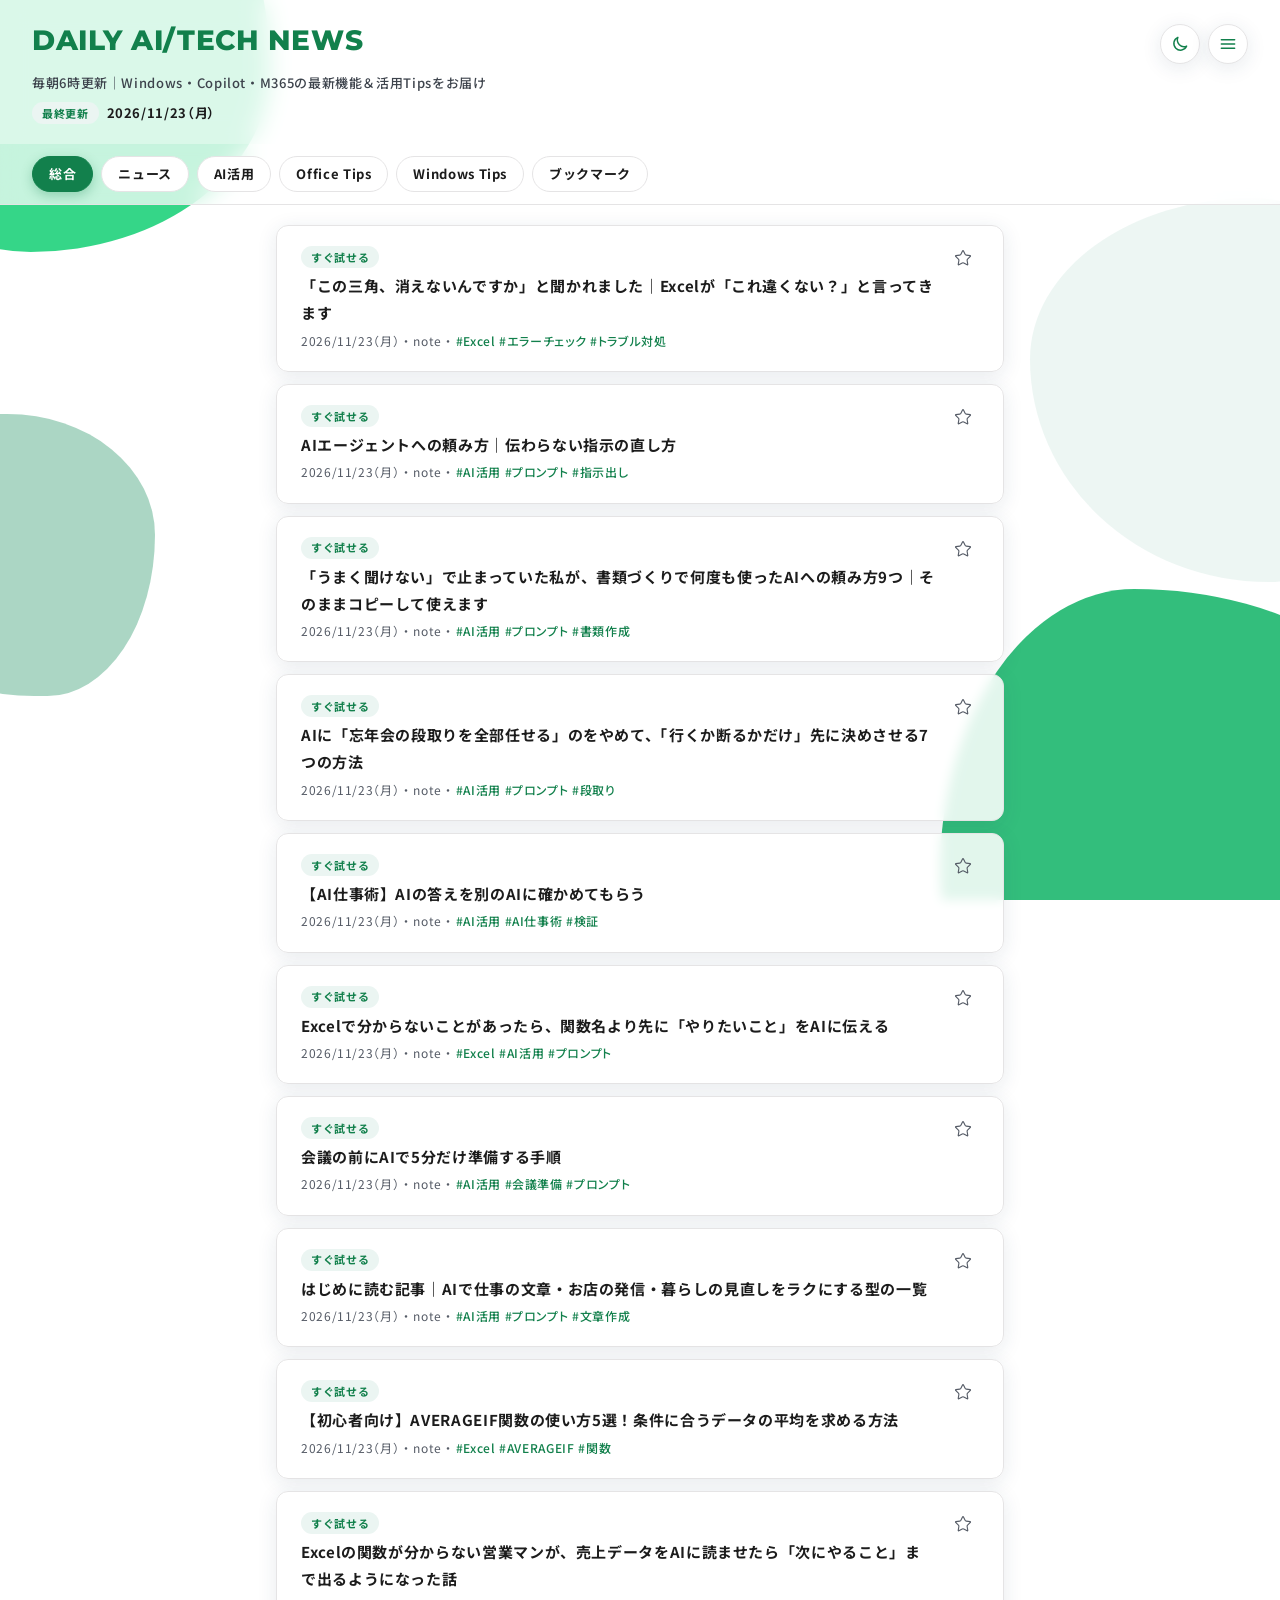
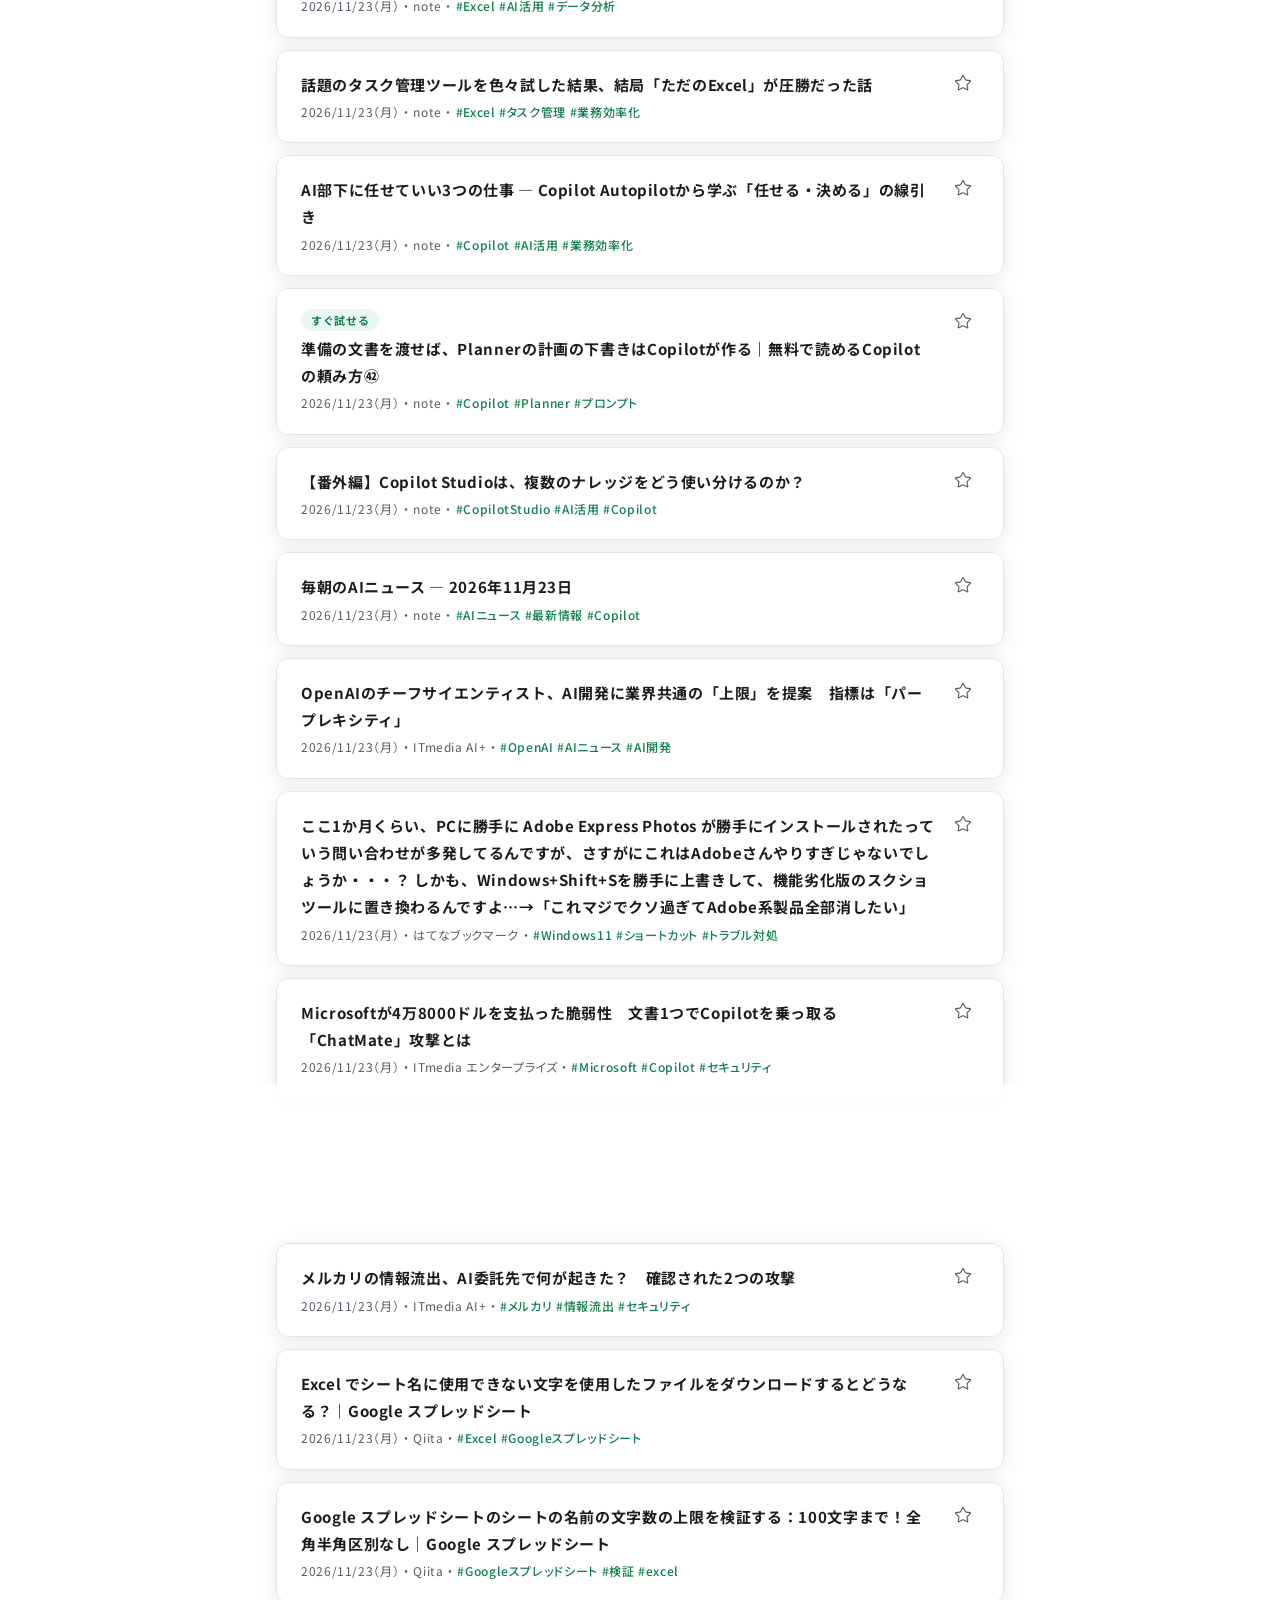
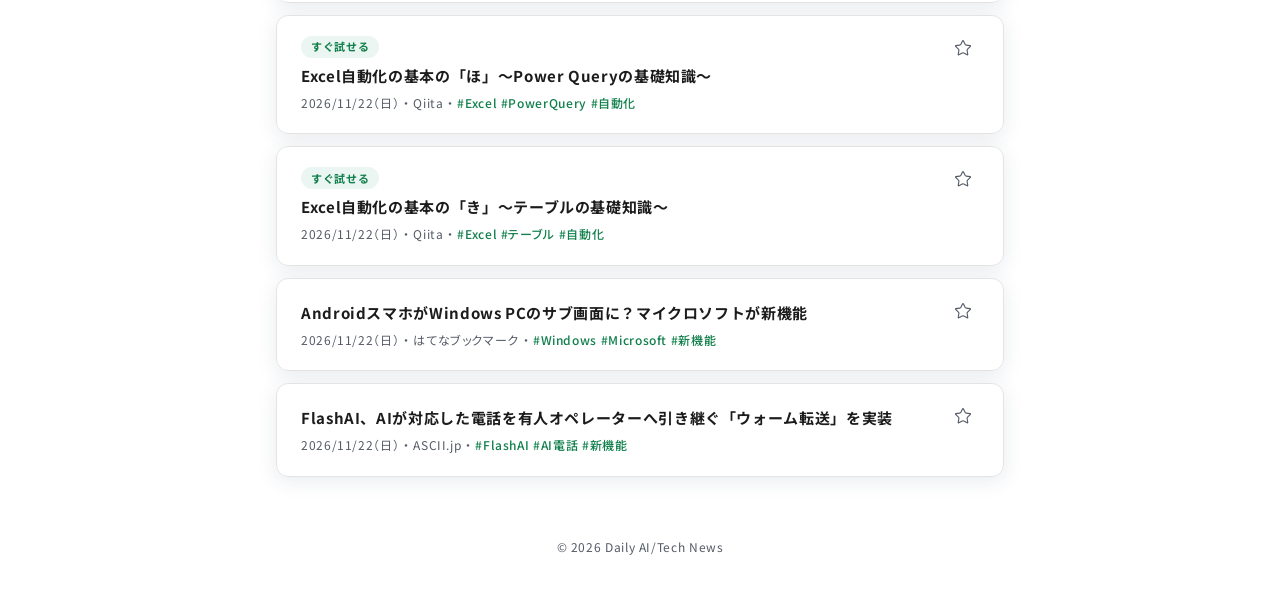
==== commit 201862bf: "Daily update: 2026-11-23" ====
--- a/docs/index.html
+++ b/docs/index.html
@@ -58,7 +58,7 @@
   </div>
   <p class="subtitle">毎朝6時更新｜Windows・Copilot・M365の最新機能＆活用Tipsをお届け</p>
   <div class="header-meta">
-    <span class="date"><span class="date-label">最終更新</span><time datetime="2026-11-22">2026/11/22（日）</time></span>
+    <span class="date"><span class="date-label">最終更新</span><time datetime="2026-11-23">2026/11/23（月）</time></span>
   </div>
 </header>
 
@@ -101,314 +101,488 @@
       
       <div class="badges"><span class="badge badge-howto">すぐ試せる</span></div>
       
-      <a class="article-link" href="https://note.com/syuho/n/nac97811046d1" target="_blank" rel="noopener">売上表に1件足りない！ ExcelのCOUNTIFで転記漏れを見つける方法</a>
-      <div class="meta">2026/11/22（日） ・ note ・ <span class="hashtags"><span class="tag">#Excel</span> <span class="tag">#COUNTIF</span> <span class="tag">#時短ワザ</span></span></div>
-    </div>
-    <div class="article-side">
-      
-      <a href="https://note.com/syuho/n/nac97811046d1" target="_blank" rel="noopener" class="thumb-link">
-        <img class="article-thumb" src="https://assets.st-note.com/production/uploads/images/339111205/rectangle_large_type_2_7c006baec39ca6784f9fd69d18a040f0.jpg?width=800" alt="" loading="lazy" referrerpolicy="no-referrer" onerror="this.closest('.thumb-link').remove()">
-      </a>
-      
-      <button type="button" class="bookmark-btn" data-id="4bd91d1a369bed8df4717f333b0b9a850bd82305" aria-pressed="false" aria-label="ブックマーク"><svg class="star-icon" viewBox="0 0 24 24" width="18" height="18" aria-hidden="true"><path d="M11.525 2.295a.53.53 0 0 1 .95 0l2.31 4.679a2.123 2.123 0 0 0 1.595 1.16l5.166.756a.53.53 0 0 1 .294.904l-3.736 3.638a2.123 2.123 0 0 0-.611 1.878l.882 5.14a.53.53 0 0 1-.771.56l-4.618-2.428a2.122 2.122 0 0 0-1.973 0L6.396 21.01a.53.53 0 0 1-.77-.56l.881-5.139a2.122 2.122 0 0 0-.611-1.879L2.16 9.795a.53.53 0 0 1 .294-.906l5.165-.755a2.122 2.122 0 0 0 1.597-1.16z" stroke-width="1.5" stroke-linejoin="round"/></svg></button>
-    </div>
-  </div>
-</li>
-
-        
-        
-<li>
-  <div class="article-row">
-    <div class="article-text">
-      
-      <div class="badges"><span class="badge badge-howto">すぐ試せる</span></div>
-      
-      <a class="article-link" href="https://note.com/hina0210/n/n5d4fce4b5ba4" target="_blank" rel="noopener">Excelで時間のマイナス計算が「#####」になるときの直し方</a>
-      <div class="meta">2026/11/22（日） ・ note ・ <span class="hashtags"><span class="tag">#Excel</span> <span class="tag">#トラブル対処</span> <span class="tag">#時間計算</span></span></div>
-    </div>
-    <div class="article-side">
-      
-      <a href="https://note.com/hina0210/n/n5d4fce4b5ba4" target="_blank" rel="noopener" class="thumb-link">
-        <img class="article-thumb" src="https://assets.st-note.com/production/uploads/images/339112952/rectangle_large_type_2_d8692f9e2c88b5779b6c3c5573851d98.png?width=800" alt="" loading="lazy" referrerpolicy="no-referrer" onerror="this.closest('.thumb-link').remove()">
-      </a>
-      
-      <button type="button" class="bookmark-btn" data-id="ad61dbf899f4ed992f3dbc7d7cd99523031425ea" aria-pressed="false" aria-label="ブックマーク"><svg class="star-icon" viewBox="0 0 24 24" width="18" height="18" aria-hidden="true"><path d="M11.525 2.295a.53.53 0 0 1 .95 0l2.31 4.679a2.123 2.123 0 0 0 1.595 1.16l5.166.756a.53.53 0 0 1 .294.904l-3.736 3.638a2.123 2.123 0 0 0-.611 1.878l.882 5.14a.53.53 0 0 1-.771.56l-4.618-2.428a2.122 2.122 0 0 0-1.973 0L6.396 21.01a.53.53 0 0 1-.77-.56l.881-5.139a2.122 2.122 0 0 0-.611-1.879L2.16 9.795a.53.53 0 0 1 .294-.906l5.165-.755a2.122 2.122 0 0 0 1.597-1.16z" stroke-width="1.5" stroke-linejoin="round"/></svg></button>
-    </div>
-  </div>
-</li>
-
-        
-        
-<li>
-  <div class="article-row">
-    <div class="article-text">
-      
-      <div class="badges"><span class="badge badge-howto">すぐ試せる</span></div>
-      
-      <a class="article-link" href="https://note.com/gyoumutemplate/n/n8ba6345f5da1" target="_blank" rel="noopener">許認可の更新期限をExcelで管理する方法｜期限切れを防ぐための実務チェックリスト</a>
-      <div class="meta">2026/11/22（日） ・ note ・ <span class="hashtags"><span class="tag">#Excel</span> <span class="tag">#期限管理</span> <span class="tag">#実務</span></span></div>
-    </div>
-    <div class="article-side">
-      
-      <a href="https://note.com/gyoumutemplate/n/n8ba6345f5da1" target="_blank" rel="noopener" class="thumb-link">
-        <img class="article-thumb" src="https://assets.st-note.com/production/uploads/images/339110291/rectangle_large_type_2_62c05ecd1091b56d3dda87b819e41414.png?width=800" alt="" loading="lazy" referrerpolicy="no-referrer" onerror="this.closest('.thumb-link').remove()">
-      </a>
-      
-      <button type="button" class="bookmark-btn" data-id="e10fadbda5ed575cfb72eeeb91ae03be4b73cd05" aria-pressed="false" aria-label="ブックマーク"><svg class="star-icon" viewBox="0 0 24 24" width="18" height="18" aria-hidden="true"><path d="M11.525 2.295a.53.53 0 0 1 .95 0l2.31 4.679a2.123 2.123 0 0 0 1.595 1.16l5.166.756a.53.53 0 0 1 .294.904l-3.736 3.638a2.123 2.123 0 0 0-.611 1.878l.882 5.14a.53.53 0 0 1-.771.56l-4.618-2.428a2.122 2.122 0 0 0-1.973 0L6.396 21.01a.53.53 0 0 1-.77-.56l.881-5.139a2.122 2.122 0 0 0-.611-1.879L2.16 9.795a.53.53 0 0 1 .294-.906l5.165-.755a2.122 2.122 0 0 0 1.597-1.16z" stroke-width="1.5" stroke-linejoin="round"/></svg></button>
-    </div>
-  </div>
-</li>
-
-        
-        
-<li>
-  <div class="article-row">
-    <div class="article-text">
-      
-      <div class="badges"><span class="badge badge-howto">すぐ試せる</span></div>
-      
-      <a class="article-link" href="https://note.com/joyous_swift3677/n/nbc10c368032f" target="_blank" rel="noopener">経理を一人に任せている会社へ｜社長が毎月できる「不正の芽」点検シート（Excel）無料配布</a>
-      <div class="meta">2026/11/22（日） ・ note ・ <span class="hashtags"><span class="tag">#Excel</span> <span class="tag">#経理</span> <span class="tag">#点検シート</span></span></div>
-    </div>
-    <div class="article-side">
-      
-      <a href="https://note.com/joyous_swift3677/n/nbc10c368032f" target="_blank" rel="noopener" class="thumb-link">
-        <img class="article-thumb" src="https://assets.st-note.com/img/1795307601-W9oDSY51wqjeOXRVnUvlb68s.png" alt="" loading="lazy" referrerpolicy="no-referrer" onerror="this.closest('.thumb-link').remove()">
-      </a>
-      
-      <button type="button" class="bookmark-btn" data-id="db18a17de87f68404948cd5726aea38e216560a1" aria-pressed="false" aria-label="ブックマーク"><svg class="star-icon" viewBox="0 0 24 24" width="18" height="18" aria-hidden="true"><path d="M11.525 2.295a.53.53 0 0 1 .95 0l2.31 4.679a2.123 2.123 0 0 0 1.595 1.16l5.166.756a.53.53 0 0 1 .294.904l-3.736 3.638a2.123 2.123 0 0 0-.611 1.878l.882 5.14a.53.53 0 0 1-.771.56l-4.618-2.428a2.122 2.122 0 0 0-1.973 0L6.396 21.01a.53.53 0 0 1-.77-.56l.881-5.139a2.122 2.122 0 0 0-.611-1.879L2.16 9.795a.53.53 0 0 1 .294-.906l5.165-.755a2.122 2.122 0 0 0 1.597-1.16z" stroke-width="1.5" stroke-linejoin="round"/></svg></button>
-    </div>
-  </div>
-</li>
-
-        
-        
-<li>
-  <div class="article-row">
-    <div class="article-text">
-      
-      <div class="badges"><span class="badge badge-howto">すぐ試せる</span></div>
-      
-      <a class="article-link" href="https://note.com/joyous_swift3677/n/nde13b3867620" target="_blank" rel="noopener">来期の予算は「利益から逆算」で年内に作る｜逆算予算シート（Excel）無料配布</a>
-      <div class="meta">2026/11/22（日） ・ note ・ <span class="hashtags"><span class="tag">#Excel</span> <span class="tag">#予算管理</span> <span class="tag">#無料配布</span></span></div>
-    </div>
-    <div class="article-side">
-      
-      <a href="https://note.com/joyous_swift3677/n/nde13b3867620" target="_blank" rel="noopener" class="thumb-link">
-        <img class="article-thumb" src="https://assets.st-note.com/img/1795307459-fgnrszq3vF8SXZaCE19YOPLh.png" alt="" loading="lazy" referrerpolicy="no-referrer" onerror="this.closest('.thumb-link').remove()">
-      </a>
-      
-      <button type="button" class="bookmark-btn" data-id="2c775e66942f9c47df401e94fc651c43bde41bc9" aria-pressed="false" aria-label="ブックマーク"><svg class="star-icon" viewBox="0 0 24 24" width="18" height="18" aria-hidden="true"><path d="M11.525 2.295a.53.53 0 0 1 .95 0l2.31 4.679a2.123 2.123 0 0 0 1.595 1.16l5.166.756a.53.53 0 0 1 .294.904l-3.736 3.638a2.123 2.123 0 0 0-.611 1.878l.882 5.14a.53.53 0 0 1-.771.56l-4.618-2.428a2.122 2.122 0 0 0-1.973 0L6.396 21.01a.53.53 0 0 1-.77-.56l.881-5.139a2.122 2.122 0 0 0-.611-1.879L2.16 9.795a.53.53 0 0 1 .294-.906l5.165-.755a2.122 2.122 0 0 0 1.597-1.16z" stroke-width="1.5" stroke-linejoin="round"/></svg></button>
-    </div>
-  </div>
-</li>
-
-        
-        
-<li>
-  <div class="article-row">
-    <div class="article-text">
-      
-      <div class="badges"><span class="badge badge-howto">すぐ試せる</span></div>
-      
-      <a class="article-link" href="https://note.com/tamanegi_tomato/n/n48cfaf25f6d8" target="_blank" rel="noopener">『Humanize-Text』の続き。無料の診断プロンプトを、サービスの紹介文にかけてみた</a>
-      <div class="meta">2026/11/22（日） ・ note ・ <span class="hashtags"><span class="tag">#プロンプト</span> <span class="tag">#AI活用</span> <span class="tag">#文章作成</span></span></div>
-    </div>
-    <div class="article-side">
-      
-      <a href="https://note.com/tamanegi_tomato/n/n48cfaf25f6d8" target="_blank" rel="noopener" class="thumb-link">
-        <img class="article-thumb" src="https://assets.st-note.com/production/uploads/images/339106823/rectangle_large_type_2_4391073882689b752ff4b67a23b9218d.png?width=800" alt="" loading="lazy" referrerpolicy="no-referrer" onerror="this.closest('.thumb-link').remove()">
-      </a>
-      
-      <button type="button" class="bookmark-btn" data-id="4493701828e98df89263322f5b1feefa0fbfdf55" aria-pressed="false" aria-label="ブックマーク"><svg class="star-icon" viewBox="0 0 24 24" width="18" height="18" aria-hidden="true"><path d="M11.525 2.295a.53.53 0 0 1 .95 0l2.31 4.679a2.123 2.123 0 0 0 1.595 1.16l5.166.756a.53.53 0 0 1 .294.904l-3.736 3.638a2.123 2.123 0 0 0-.611 1.878l.882 5.14a.53.53 0 0 1-.771.56l-4.618-2.428a2.122 2.122 0 0 0-1.973 0L6.396 21.01a.53.53 0 0 1-.77-.56l.881-5.139a2.122 2.122 0 0 0-.611-1.879L2.16 9.795a.53.53 0 0 1 .294-.906l5.165-.755a2.122 2.122 0 0 0 1.597-1.16z" stroke-width="1.5" stroke-linejoin="round"/></svg></button>
-    </div>
-  </div>
-</li>
-
-        
-        
-<li>
-  <div class="article-row">
-    <div class="article-text">
-      
-      <div class="badges"><span class="badge badge-howto">すぐ試せる</span></div>
-      
-      <a class="article-link" href="https://note.com/aishigoto_studio/n/n57d7490d8489" target="_blank" rel="noopener">フラグを付けたメールは、Copilotにタスクの下書きを頼む｜無料で読めるCopilotの頼み方㊵</a>
-      <div class="meta">2026/11/22（日） ・ note ・ <span class="hashtags"><span class="tag">#Copilot</span> <span class="tag">#Outlook</span> <span class="tag">#プロンプト</span></span></div>
-    </div>
-    <div class="article-side">
-      
-      <a href="https://note.com/aishigoto_studio/n/n57d7490d8489" target="_blank" rel="noopener" class="thumb-link">
-        <img class="article-thumb" src="https://assets.st-note.com/production/uploads/images/339098527/rectangle_large_type_2_ec2313f4bd2ca95c6639ffdd3aac1cd8.png?width=800" alt="" loading="lazy" referrerpolicy="no-referrer" onerror="this.closest('.thumb-link').remove()">
-      </a>
-      
-      <button type="button" class="bookmark-btn" data-id="42e33a3a18b1b73345d36dad0483845d4e86d312" aria-pressed="false" aria-label="ブックマーク"><svg class="star-icon" viewBox="0 0 24 24" width="18" height="18" aria-hidden="true"><path d="M11.525 2.295a.53.53 0 0 1 .95 0l2.31 4.679a2.123 2.123 0 0 0 1.595 1.16l5.166.756a.53.53 0 0 1 .294.904l-3.736 3.638a2.123 2.123 0 0 0-.611 1.878l.882 5.14a.53.53 0 0 1-.771.56l-4.618-2.428a2.122 2.122 0 0 0-1.973 0L6.396 21.01a.53.53 0 0 1-.77-.56l.881-5.139a2.122 2.122 0 0 0-.611-1.879L2.16 9.795a.53.53 0 0 1 .294-.906l5.165-.755a2.122 2.122 0 0 0 1.597-1.16z" stroke-width="1.5" stroke-linejoin="round"/></svg></button>
-    </div>
-  </div>
-</li>
-
-        
-        
-<li>
-  <div class="article-row">
-    <div class="article-text">
-      
-      <div class="badges"><span class="badge badge-howto">すぐ試せる</span></div>
-      
-      <a class="article-link" href="https://note.com/kotoba_workroom/n/nadb25b9b4970" target="_blank" rel="noopener">ChatGPTで表を作る方法｜バラバラの情報を見やすく整理する5つの使い方</a>
-      <div class="meta">2026/11/22（日） ・ note ・ <span class="hashtags"><span class="tag">#ChatGPT</span> <span class="tag">#プロンプト</span> <span class="tag">#表作成</span></span></div>
-    </div>
-    <div class="article-side">
-      
-      <a href="https://note.com/kotoba_workroom/n/nadb25b9b4970" target="_blank" rel="noopener" class="thumb-link">
-        <img class="article-thumb" src="https://assets.st-note.com/production/uploads/images/338829987/rectangle_large_type_2_d5e8d0aecc73fee8779000ed0402ed28.jpg?width=800" alt="" loading="lazy" referrerpolicy="no-referrer" onerror="this.closest('.thumb-link').remove()">
-      </a>
-      
-      <button type="button" class="bookmark-btn" data-id="0378501cee831f85c0084b03cf08830c4b14603a" aria-pressed="false" aria-label="ブックマーク"><svg class="star-icon" viewBox="0 0 24 24" width="18" height="18" aria-hidden="true"><path d="M11.525 2.295a.53.53 0 0 1 .95 0l2.31 4.679a2.123 2.123 0 0 0 1.595 1.16l5.166.756a.53.53 0 0 1 .294.904l-3.736 3.638a2.123 2.123 0 0 0-.611 1.878l.882 5.14a.53.53 0 0 1-.771.56l-4.618-2.428a2.122 2.122 0 0 0-1.973 0L6.396 21.01a.53.53 0 0 1-.77-.56l.881-5.139a2.122 2.122 0 0 0-.611-1.879L2.16 9.795a.53.53 0 0 1 .294-.906l5.165-.755a2.122 2.122 0 0 0 1.597-1.16z" stroke-width="1.5" stroke-linejoin="round"/></svg></button>
-    </div>
-  </div>
-</li>
-
-        
-        
-<li>
-  <div class="article-row">
-    <div class="article-text">
-      
-      <div class="badges"><span class="badge badge-howto">すぐ試せる</span></div>
-      
-      <a class="article-link" href="https://note.com/cassava825/n/n974ee7d1d733" target="_blank" rel="noopener">ChatGPTの答えが「なんか違う」のは、やらないことを渡してないから</a>
-      <div class="meta">2026/11/22（日） ・ note ・ <span class="hashtags"><span class="tag">#ChatGPT</span> <span class="tag">#プロンプト</span> <span class="tag">#AI活用</span></span></div>
-    </div>
-    <div class="article-side">
-      
-      <a href="https://note.com/cassava825/n/n974ee7d1d733" target="_blank" rel="noopener" class="thumb-link">
-        <img class="article-thumb" src="https://assets.st-note.com/production/uploads/images/339100522/rectangle_large_type_2_6750c9be5d54eebf690289434a7dfada.png?width=800" alt="" loading="lazy" referrerpolicy="no-referrer" onerror="this.closest('.thumb-link').remove()">
-      </a>
-      
-      <button type="button" class="bookmark-btn" data-id="87ad71ef8ed5dc2955c5a71be8265fe3e541b074" aria-pressed="false" aria-label="ブックマーク"><svg class="star-icon" viewBox="0 0 24 24" width="18" height="18" aria-hidden="true"><path d="M11.525 2.295a.53.53 0 0 1 .95 0l2.31 4.679a2.123 2.123 0 0 0 1.595 1.16l5.166.756a.53.53 0 0 1 .294.904l-3.736 3.638a2.123 2.123 0 0 0-.611 1.878l.882 5.14a.53.53 0 0 1-.771.56l-4.618-2.428a2.122 2.122 0 0 0-1.973 0L6.396 21.01a.53.53 0 0 1-.77-.56l.881-5.139a2.122 2.122 0 0 0-.611-1.879L2.16 9.795a.53.53 0 0 1 .294-.906l5.165-.755a2.122 2.122 0 0 0 1.597-1.16z" stroke-width="1.5" stroke-linejoin="round"/></svg></button>
-    </div>
-  </div>
-</li>
-
-        
-        
-<li>
-  <div class="article-row">
-    <div class="article-text">
-      
-      <div class="badges"><span class="badge badge-howto">すぐ試せる</span></div>
-      
-      <a class="article-link" href="https://qiita.com/Sidejob/items/31915d3f87ce656851d0" target="_blank" rel="noopener">Power Automateのスケジュール実行が時間通りに動かない：タイムゾーン確認3点（2026年）</a>
-      <div class="meta">2026/11/22（日） ・ Qiita ・ <span class="hashtags"><span class="tag">#PowerAutomate</span> <span class="tag">#タイムゾーン</span> <span class="tag">#トラブル対処</span></span></div>
-    </div>
-    <div class="article-side">
-      
-      <button type="button" class="bookmark-btn" data-id="4a5a4509557fe03a123731b7b296828f5809679c" aria-pressed="false" aria-label="ブックマーク"><svg class="star-icon" viewBox="0 0 24 24" width="18" height="18" aria-hidden="true"><path d="M11.525 2.295a.53.53 0 0 1 .95 0l2.31 4.679a2.123 2.123 0 0 0 1.595 1.16l5.166.756a.53.53 0 0 1 .294.904l-3.736 3.638a2.123 2.123 0 0 0-.611 1.878l.882 5.14a.53.53 0 0 1-.771.56l-4.618-2.428a2.122 2.122 0 0 0-1.973 0L6.396 21.01a.53.53 0 0 1-.77-.56l.881-5.139a2.122 2.122 0 0 0-.611-1.879L2.16 9.795a.53.53 0 0 1 .294-.906l5.165-.755a2.122 2.122 0 0 0 1.597-1.16z" stroke-width="1.5" stroke-linejoin="round"/></svg></button>
-    </div>
-  </div>
-</li>
-
-        
-        
-<li>
-  <div class="article-row">
-    <div class="article-text">
-      
-      <a class="article-link" href="https://www.itmedia.co.jp/news/article/2611/22/2000003388/" target="_blank" rel="noopener">Anthropicの数学者、「Claude」と共同で「リーマン予想」を証明したと主張　Leanコミュニティが「正しい」と認定</a>
-      <div class="meta">2026/11/22（日） ・ ITmedia AI+ ・ <span class="hashtags"><span class="tag">#Anthropic</span> <span class="tag">#Claude</span> <span class="tag">#AIニュース</span></span></div>
-    </div>
-    <div class="article-side">
-      
-      <button type="button" class="bookmark-btn" data-id="7affad66a74be6493bfd93faec1f7b552d7808a9" aria-pressed="false" aria-label="ブックマーク"><svg class="star-icon" viewBox="0 0 24 24" width="18" height="18" aria-hidden="true"><path d="M11.525 2.295a.53.53 0 0 1 .95 0l2.31 4.679a2.123 2.123 0 0 0 1.595 1.16l5.166.756a.53.53 0 0 1 .294.904l-3.736 3.638a2.123 2.123 0 0 0-.611 1.878l.882 5.14a.53.53 0 0 1-.771.56l-4.618-2.428a2.122 2.122 0 0 0-1.973 0L6.396 21.01a.53.53 0 0 1-.77-.56l.881-5.139a2.122 2.122 0 0 0-.611-1.879L2.16 9.795a.53.53 0 0 1 .294-.906l5.165-.755a2.122 2.122 0 0 0 1.597-1.16z" stroke-width="1.5" stroke-linejoin="round"/></svg></button>
-    </div>
-  </div>
-</li>
-
-        
-        
-<li>
-  <div class="article-row">
-    <div class="article-text">
-      
-      <a class="article-link" href="https://note.com/hs48games/n/n61263f017030" target="_blank" rel="noopener">最新AIニュース（2026年11月20日〜21日）</a>
-      <div class="meta">2026/11/22（日） ・ note ・ <span class="hashtags"><span class="tag">#AIニュース</span> <span class="tag">#AI</span> <span class="tag">#Copilot</span></span></div>
-    </div>
-    <div class="article-side">
-      
-      <a href="https://note.com/hs48games/n/n61263f017030" target="_blank" rel="noopener" class="thumb-link">
-        <img class="article-thumb" src="https://assets.st-note.com/production/uploads/images/338972487/rectangle_large_type_2_718c4f908a1c72e6fcc33428a6811ab1.png?width=800" alt="" loading="lazy" referrerpolicy="no-referrer" onerror="this.closest('.thumb-link').remove()">
-      </a>
-      
-      <button type="button" class="bookmark-btn" data-id="b2df6030d50ff372cab315fe59964d581243c35e" aria-pressed="false" aria-label="ブックマーク"><svg class="star-icon" viewBox="0 0 24 24" width="18" height="18" aria-hidden="true"><path d="M11.525 2.295a.53.53 0 0 1 .95 0l2.31 4.679a2.123 2.123 0 0 0 1.595 1.16l5.166.756a.53.53 0 0 1 .294.904l-3.736 3.638a2.123 2.123 0 0 0-.611 1.878l.882 5.14a.53.53 0 0 1-.771.56l-4.618-2.428a2.122 2.122 0 0 0-1.973 0L6.396 21.01a.53.53 0 0 1-.77-.56l.881-5.139a2.122 2.122 0 0 0-.611-1.879L2.16 9.795a.53.53 0 0 1 .294-.906l5.165-.755a2.122 2.122 0 0 0 1.597-1.16z" stroke-width="1.5" stroke-linejoin="round"/></svg></button>
-    </div>
-  </div>
-</li>
-
-        
-        
-<li>
-  <div class="article-row">
-    <div class="article-text">
-      
-      <a class="article-link" href="https://note.com/ko_mo_re_bi/n/n5c211072ae2b" target="_blank" rel="noopener">CopilotのExcelエージェントが単体では無くなる。11月中旬からChatの中で作る形へ変わる</a>
-      <div class="meta">2026/11/22（日） ・ note ・ <span class="hashtags"><span class="tag">#Copilot</span> <span class="tag">#Excel</span> <span class="tag">#アップデート</span></span></div>
-    </div>
-    <div class="article-side">
-      
-      <button type="button" class="bookmark-btn" data-id="d12b012c0b89c77f5555ba3fd7f0d01dcc7b5ade" aria-pressed="false" aria-label="ブックマーク"><svg class="star-icon" viewBox="0 0 24 24" width="18" height="18" aria-hidden="true"><path d="M11.525 2.295a.53.53 0 0 1 .95 0l2.31 4.679a2.123 2.123 0 0 0 1.595 1.16l5.166.756a.53.53 0 0 1 .294.904l-3.736 3.638a2.123 2.123 0 0 0-.611 1.878l.882 5.14a.53.53 0 0 1-.771.56l-4.618-2.428a2.122 2.122 0 0 0-1.973 0L6.396 21.01a.53.53 0 0 1-.77-.56l.881-5.139a2.122 2.122 0 0 0-.611-1.879L2.16 9.795a.53.53 0 0 1 .294-.906l5.165-.755a2.122 2.122 0 0 0 1.597-1.16z" stroke-width="1.5" stroke-linejoin="round"/></svg></button>
-    </div>
-  </div>
-</li>
-
-        
-        
-<li>
-  <div class="article-row">
-    <div class="article-text">
-      
-      <a class="article-link" href="https://www.itmedia.co.jp/pcuser/articles/2611/22/news002.html" target="_blank" rel="noopener">Googleが「Gemini 4 Neon」をリリース／「Chrome 158」登場</a>
-      <div class="meta">2026/11/22（日） ・ ITmedia PC USER ・ <span class="hashtags"><span class="tag">#Gemini</span> <span class="tag">#Google</span> <span class="tag">#Chrome</span></span></div>
-    </div>
-    <div class="article-side">
-      
-      <button type="button" class="bookmark-btn" data-id="47f694ef9b34e0079d0fe325200f6a223028ad23" aria-pressed="false" aria-label="ブックマーク"><svg class="star-icon" viewBox="0 0 24 24" width="18" height="18" aria-hidden="true"><path d="M11.525 2.295a.53.53 0 0 1 .95 0l2.31 4.679a2.123 2.123 0 0 0 1.595 1.16l5.166.756a.53.53 0 0 1 .294.904l-3.736 3.638a2.123 2.123 0 0 0-.611 1.878l.882 5.14a.53.53 0 0 1-.771.56l-4.618-2.428a2.122 2.122 0 0 0-1.973 0L6.396 21.01a.53.53 0 0 1-.77-.56l.881-5.139a2.122 2.122 0 0 0-.611-1.879L2.16 9.795a.53.53 0 0 1 .294-.906l5.165-.755a2.122 2.122 0 0 0 1.597-1.16z" stroke-width="1.5" stroke-linejoin="round"/></svg></button>
-    </div>
-  </div>
-</li>
-
-        
-        
-<li>
-  <div class="article-row">
-    <div class="article-text">
-      
-      <div class="badges"><span class="badge badge-howto">すぐ試せる</span></div>
-      
-      <a class="article-link" href="https://qiita.com/tenpurekoubou/items/1fd43615f3ad93aa2aef" target="_blank" rel="noopener">AIにExcelテンプレートを作らせる前に「仕様書」と「期待値」を書く：制作の型の話</a>
-      <div class="meta">2026/11/22（日） ・ Qiita ・ <span class="hashtags"><span class="tag">#Excel</span> <span class="tag">#AI活用</span> <span class="tag">#プロンプト</span></span></div>
-    </div>
-    <div class="article-side">
-      
-      <button type="button" class="bookmark-btn" data-id="678fd37689300760f403c414c7e9c3e706cf9f7b" aria-pressed="false" aria-label="ブックマーク"><svg class="star-icon" viewBox="0 0 24 24" width="18" height="18" aria-hidden="true"><path d="M11.525 2.295a.53.53 0 0 1 .95 0l2.31 4.679a2.123 2.123 0 0 0 1.595 1.16l5.166.756a.53.53 0 0 1 .294.904l-3.736 3.638a2.123 2.123 0 0 0-.611 1.878l.882 5.14a.53.53 0 0 1-.771.56l-4.618-2.428a2.122 2.122 0 0 0-1.973 0L6.396 21.01a.53.53 0 0 1-.77-.56l.881-5.139a2.122 2.122 0 0 0-.611-1.879L2.16 9.795a.53.53 0 0 1 .294-.906l5.165-.755a2.122 2.122 0 0 0 1.597-1.16z" stroke-width="1.5" stroke-linejoin="round"/></svg></button>
-    </div>
-  </div>
-</li>
-
-        
-        
-<li>
-  <div class="article-row">
-    <div class="article-text">
-      
-      <div class="badges"><span class="badge badge-howto">すぐ試せる</span></div>
-      
-      <a class="article-link" href="https://qiita.com/yoshitokinosita/items/a389c38e24a083040323" target="_blank" rel="noopener">請求書CSVを貼ったら合計が4,700少なく出た — 数値に見える文字列をAIに列挙させて、直す列は人が指定する</a>
-      <div class="meta">2026/11/21（土） ・ Qiita ・ <span class="hashtags"><span class="tag">#Excel</span> <span class="tag">#AI活用</span> <span class="tag">#データ修正</span></span></div>
-    </div>
-    <div class="article-side">
-      
-      <button type="button" class="bookmark-btn" data-id="e1545a95e3d3f6744e531a6af47bff334663341c" aria-pressed="false" aria-label="ブックマーク"><svg class="star-icon" viewBox="0 0 24 24" width="18" height="18" aria-hidden="true"><path d="M11.525 2.295a.53.53 0 0 1 .95 0l2.31 4.679a2.123 2.123 0 0 0 1.595 1.16l5.166.756a.53.53 0 0 1 .294.904l-3.736 3.638a2.123 2.123 0 0 0-.611 1.878l.882 5.14a.53.53 0 0 1-.771.56l-4.618-2.428a2.122 2.122 0 0 0-1.973 0L6.396 21.01a.53.53 0 0 1-.77-.56l.881-5.139a2.122 2.122 0 0 0-.611-1.879L2.16 9.795a.53.53 0 0 1 .294-.906l5.165-.755a2.122 2.122 0 0 0 1.597-1.16z" stroke-width="1.5" stroke-linejoin="round"/></svg></button>
+      <a class="article-link" href="https://note.com/n_tetsu/n/n31c3c2d495ae" target="_blank" rel="noopener">「この三角、消えないんですか」と聞かれました｜Excelが「これ違くない？」と言ってきます</a>
+      <div class="meta">2026/11/23（月） ・ note ・ <span class="hashtags"><span class="tag">#Excel</span> <span class="tag">#エラーチェック</span> <span class="tag">#トラブル対処</span></span></div>
+    </div>
+    <div class="article-side">
+      
+      <a href="https://note.com/n_tetsu/n/n31c3c2d495ae" target="_blank" rel="noopener" class="thumb-link">
+        <img class="article-thumb" src="https://assets.st-note.com/production/uploads/images/339562083/rectangle_large_type_2_aa2018164ea07ce625a6350bcfabb136.png?width=800" alt="" loading="lazy" referrerpolicy="no-referrer" onerror="this.closest('.thumb-link').remove()">
+      </a>
+      
+      <button type="button" class="bookmark-btn" data-id="80fa6ea56bceed10b3384fedd757338120ff3d92" aria-pressed="false" aria-label="ブックマーク"><svg class="star-icon" viewBox="0 0 24 24" width="18" height="18" aria-hidden="true"><path d="M11.525 2.295a.53.53 0 0 1 .95 0l2.31 4.679a2.123 2.123 0 0 0 1.595 1.16l5.166.756a.53.53 0 0 1 .294.904l-3.736 3.638a2.123 2.123 0 0 0-.611 1.878l.882 5.14a.53.53 0 0 1-.771.56l-4.618-2.428a2.122 2.122 0 0 0-1.973 0L6.396 21.01a.53.53 0 0 1-.77-.56l.881-5.139a2.122 2.122 0 0 0-.611-1.879L2.16 9.795a.53.53 0 0 1 .294-.906l5.165-.755a2.122 2.122 0 0 0 1.597-1.16z" stroke-width="1.5" stroke-linejoin="round"/></svg></button>
+    </div>
+  </div>
+</li>
+
+        
+        
+<li>
+  <div class="article-row">
+    <div class="article-text">
+      
+      <div class="badges"><span class="badge badge-howto">すぐ試せる</span></div>
+      
+      <a class="article-link" href="https://note.com/dapper_raven3636/n/ncb2f2a8fc462" target="_blank" rel="noopener">AIエージェントへの頼み方｜伝わらない指示の直し方</a>
+      <div class="meta">2026/11/23（月） ・ note ・ <span class="hashtags"><span class="tag">#AI活用</span> <span class="tag">#プロンプト</span> <span class="tag">#指示出し</span></span></div>
+    </div>
+    <div class="article-side">
+      
+      <a href="https://note.com/dapper_raven3636/n/ncb2f2a8fc462" target="_blank" rel="noopener" class="thumb-link">
+        <img class="article-thumb" src="https://assets.st-note.com/production/uploads/images/339396281/rectangle_large_type_2_82db6129c66288448f191af8a0cfbfb7.png?width=800" alt="" loading="lazy" referrerpolicy="no-referrer" onerror="this.closest('.thumb-link').remove()">
+      </a>
+      
+      <button type="button" class="bookmark-btn" data-id="1ae335a4da0a19d535b1b560f6fbb38e78ae4d29" aria-pressed="false" aria-label="ブックマーク"><svg class="star-icon" viewBox="0 0 24 24" width="18" height="18" aria-hidden="true"><path d="M11.525 2.295a.53.53 0 0 1 .95 0l2.31 4.679a2.123 2.123 0 0 0 1.595 1.16l5.166.756a.53.53 0 0 1 .294.904l-3.736 3.638a2.123 2.123 0 0 0-.611 1.878l.882 5.14a.53.53 0 0 1-.771.56l-4.618-2.428a2.122 2.122 0 0 0-1.973 0L6.396 21.01a.53.53 0 0 1-.77-.56l.881-5.139a2.122 2.122 0 0 0-.611-1.879L2.16 9.795a.53.53 0 0 1 .294-.906l5.165-.755a2.122 2.122 0 0 0 1.597-1.16z" stroke-width="1.5" stroke-linejoin="round"/></svg></button>
+    </div>
+  </div>
+</li>
+
+        
+        
+<li>
+  <div class="article-row">
+    <div class="article-text">
+      
+      <div class="badges"><span class="badge badge-howto">すぐ試せる</span></div>
+      
+      <a class="article-link" href="https://note.com/tsumugi_shorui/n/nae52c305f136" target="_blank" rel="noopener">「うまく聞けない」で止まっていた私が、書類づくりで何度も使ったAIへの頼み方9つ｜そのままコピーして使えます</a>
+      <div class="meta">2026/11/23（月） ・ note ・ <span class="hashtags"><span class="tag">#AI活用</span> <span class="tag">#プロンプト</span> <span class="tag">#書類作成</span></span></div>
+    </div>
+    <div class="article-side">
+      
+      <a href="https://note.com/tsumugi_shorui/n/nae52c305f136" target="_blank" rel="noopener" class="thumb-link">
+        <img class="article-thumb" src="https://assets.st-note.com/production/uploads/images/339186699/rectangle_large_type_2_a5b9d51d499e8c3b658a36fbcb7ef26d.png?width=800" alt="" loading="lazy" referrerpolicy="no-referrer" onerror="this.closest('.thumb-link').remove()">
+      </a>
+      
+      <button type="button" class="bookmark-btn" data-id="4323429022db68129c31e6b2c9800ad5e810a367" aria-pressed="false" aria-label="ブックマーク"><svg class="star-icon" viewBox="0 0 24 24" width="18" height="18" aria-hidden="true"><path d="M11.525 2.295a.53.53 0 0 1 .95 0l2.31 4.679a2.123 2.123 0 0 0 1.595 1.16l5.166.756a.53.53 0 0 1 .294.904l-3.736 3.638a2.123 2.123 0 0 0-.611 1.878l.882 5.14a.53.53 0 0 1-.771.56l-4.618-2.428a2.122 2.122 0 0 0-1.973 0L6.396 21.01a.53.53 0 0 1-.77-.56l.881-5.139a2.122 2.122 0 0 0-.611-1.879L2.16 9.795a.53.53 0 0 1 .294-.906l5.165-.755a2.122 2.122 0 0 0 1.597-1.16z" stroke-width="1.5" stroke-linejoin="round"/></svg></button>
+    </div>
+  </div>
+</li>
+
+        
+        
+<li>
+  <div class="article-row">
+    <div class="article-text">
+      
+      <div class="badges"><span class="badge badge-howto">すぐ試せる</span></div>
+      
+      <a class="article-link" href="https://note.com/kohei2292/n/n6dfd101c86a8" target="_blank" rel="noopener">AIに「忘年会の段取りを全部任せる」のをやめて、「行くか断るかだけ」先に決めさせる7つの方法</a>
+      <div class="meta">2026/11/23（月） ・ note ・ <span class="hashtags"><span class="tag">#AI活用</span> <span class="tag">#プロンプト</span> <span class="tag">#段取り</span></span></div>
+    </div>
+    <div class="article-side">
+      
+      <a href="https://note.com/kohei2292/n/n6dfd101c86a8" target="_blank" rel="noopener" class="thumb-link">
+        <img class="article-thumb" src="https://assets.st-note.com/production/uploads/images/339558452/rectangle_large_type_2_8da0087a9427f11d07c7816720a48871.png?width=800" alt="" loading="lazy" referrerpolicy="no-referrer" onerror="this.closest('.thumb-link').remove()">
+      </a>
+      
+      <button type="button" class="bookmark-btn" data-id="2e7b10283ed5e6d95ef6b34cbede818276adc851" aria-pressed="false" aria-label="ブックマーク"><svg class="star-icon" viewBox="0 0 24 24" width="18" height="18" aria-hidden="true"><path d="M11.525 2.295a.53.53 0 0 1 .95 0l2.31 4.679a2.123 2.123 0 0 0 1.595 1.16l5.166.756a.53.53 0 0 1 .294.904l-3.736 3.638a2.123 2.123 0 0 0-.611 1.878l.882 5.14a.53.53 0 0 1-.771.56l-4.618-2.428a2.122 2.122 0 0 0-1.973 0L6.396 21.01a.53.53 0 0 1-.77-.56l.881-5.139a2.122 2.122 0 0 0-.611-1.879L2.16 9.795a.53.53 0 0 1 .294-.906l5.165-.755a2.122 2.122 0 0 0 1.597-1.16z" stroke-width="1.5" stroke-linejoin="round"/></svg></button>
+    </div>
+  </div>
+</li>
+
+        
+        
+<li>
+  <div class="article-row">
+    <div class="article-text">
+      
+      <div class="badges"><span class="badge badge-howto">すぐ試せる</span></div>
+      
+      <a class="article-link" href="https://note.com/teachershu/n/n11beaf40444c" target="_blank" rel="noopener">【AI仕事術】AIの答えを別のAIに確かめてもらう</a>
+      <div class="meta">2026/11/23（月） ・ note ・ <span class="hashtags"><span class="tag">#AI活用</span> <span class="tag">#AI仕事術</span> <span class="tag">#検証</span></span></div>
+    </div>
+    <div class="article-side">
+      
+      <a href="https://note.com/teachershu/n/n11beaf40444c" target="_blank" rel="noopener" class="thumb-link">
+        <img class="article-thumb" src="https://assets.st-note.com/production/uploads/images/336725381/rectangle_large_type_2_329fb99c2ecc8739fd8741957ad1a4c7.png?width=800" alt="" loading="lazy" referrerpolicy="no-referrer" onerror="this.closest('.thumb-link').remove()">
+      </a>
+      
+      <button type="button" class="bookmark-btn" data-id="30bdbebdbb11d05c9d575a842092d8a8ae133614" aria-pressed="false" aria-label="ブックマーク"><svg class="star-icon" viewBox="0 0 24 24" width="18" height="18" aria-hidden="true"><path d="M11.525 2.295a.53.53 0 0 1 .95 0l2.31 4.679a2.123 2.123 0 0 0 1.595 1.16l5.166.756a.53.53 0 0 1 .294.904l-3.736 3.638a2.123 2.123 0 0 0-.611 1.878l.882 5.14a.53.53 0 0 1-.771.56l-4.618-2.428a2.122 2.122 0 0 0-1.973 0L6.396 21.01a.53.53 0 0 1-.77-.56l.881-5.139a2.122 2.122 0 0 0-.611-1.879L2.16 9.795a.53.53 0 0 1 .294-.906l5.165-.755a2.122 2.122 0 0 0 1.597-1.16z" stroke-width="1.5" stroke-linejoin="round"/></svg></button>
+    </div>
+  </div>
+</li>
+
+        
+        
+<li>
+  <div class="article-row">
+    <div class="article-text">
+      
+      <div class="badges"><span class="badge badge-howto">すぐ試せる</span></div>
+      
+      <a class="article-link" href="https://note.com/ai_work_simple/n/n2a8d1dd49255" target="_blank" rel="noopener">Excelで分からないことがあったら、関数名より先に「やりたいこと」をAIに伝える</a>
+      <div class="meta">2026/11/23（月） ・ note ・ <span class="hashtags"><span class="tag">#Excel</span> <span class="tag">#AI活用</span> <span class="tag">#プロンプト</span></span></div>
+    </div>
+    <div class="article-side">
+      
+      <a href="https://note.com/ai_work_simple/n/n2a8d1dd49255" target="_blank" rel="noopener" class="thumb-link">
+        <img class="article-thumb" src="https://assets.st-note.com/production/uploads/images/339559585/rectangle_large_type_2_1470fb902da1059a7d5c064d89c8895e.jpeg?width=800" alt="" loading="lazy" referrerpolicy="no-referrer" onerror="this.closest('.thumb-link').remove()">
+      </a>
+      
+      <button type="button" class="bookmark-btn" data-id="dd063b1aefd9ab2bb9f06ac30a61ad16998bd38a" aria-pressed="false" aria-label="ブックマーク"><svg class="star-icon" viewBox="0 0 24 24" width="18" height="18" aria-hidden="true"><path d="M11.525 2.295a.53.53 0 0 1 .95 0l2.31 4.679a2.123 2.123 0 0 0 1.595 1.16l5.166.756a.53.53 0 0 1 .294.904l-3.736 3.638a2.123 2.123 0 0 0-.611 1.878l.882 5.14a.53.53 0 0 1-.771.56l-4.618-2.428a2.122 2.122 0 0 0-1.973 0L6.396 21.01a.53.53 0 0 1-.77-.56l.881-5.139a2.122 2.122 0 0 0-.611-1.879L2.16 9.795a.53.53 0 0 1 .294-.906l5.165-.755a2.122 2.122 0 0 0 1.597-1.16z" stroke-width="1.5" stroke-linejoin="round"/></svg></button>
+    </div>
+  </div>
+</li>
+
+        
+        
+<li>
+  <div class="article-row">
+    <div class="article-text">
+      
+      <div class="badges"><span class="badge badge-howto">すぐ試せる</span></div>
+      
+      <a class="article-link" href="https://note.com/moko_ai_fukugyo/n/nd8db341cab17" target="_blank" rel="noopener">会議の前にAIで5分だけ準備する手順</a>
+      <div class="meta">2026/11/23（月） ・ note ・ <span class="hashtags"><span class="tag">#AI活用</span> <span class="tag">#会議準備</span> <span class="tag">#プロンプト</span></span></div>
+    </div>
+    <div class="article-side">
+      
+      <a href="https://note.com/moko_ai_fukugyo/n/nd8db341cab17" target="_blank" rel="noopener" class="thumb-link">
+        <img class="article-thumb" src="https://assets.st-note.com/production/uploads/images/339126506/rectangle_large_type_2_9c0f7e3c74991a974c851ca615b179ec.jpeg?width=800" alt="" loading="lazy" referrerpolicy="no-referrer" onerror="this.closest('.thumb-link').remove()">
+      </a>
+      
+      <button type="button" class="bookmark-btn" data-id="1dd79e64f2faf21e438b2150c89b2a7c2e52ab62" aria-pressed="false" aria-label="ブックマーク"><svg class="star-icon" viewBox="0 0 24 24" width="18" height="18" aria-hidden="true"><path d="M11.525 2.295a.53.53 0 0 1 .95 0l2.31 4.679a2.123 2.123 0 0 0 1.595 1.16l5.166.756a.53.53 0 0 1 .294.904l-3.736 3.638a2.123 2.123 0 0 0-.611 1.878l.882 5.14a.53.53 0 0 1-.771.56l-4.618-2.428a2.122 2.122 0 0 0-1.973 0L6.396 21.01a.53.53 0 0 1-.77-.56l.881-5.139a2.122 2.122 0 0 0-.611-1.879L2.16 9.795a.53.53 0 0 1 .294-.906l5.165-.755a2.122 2.122 0 0 0 1.597-1.16z" stroke-width="1.5" stroke-linejoin="round"/></svg></button>
+    </div>
+  </div>
+</li>
+
+        
+        
+<li>
+  <div class="article-row">
+    <div class="article-text">
+      
+      <div class="badges"><span class="badge badge-howto">すぐ試せる</span></div>
+      
+      <a class="article-link" href="https://note.com/ichi_ryuu/n/n39fc4fb4410d" target="_blank" rel="noopener">はじめに読む記事｜AIで仕事の文章・お店の発信・暮らしの見直しをラクにする型の一覧</a>
+      <div class="meta">2026/11/23（月） ・ note ・ <span class="hashtags"><span class="tag">#AI活用</span> <span class="tag">#プロンプト</span> <span class="tag">#文章作成</span></span></div>
+    </div>
+    <div class="article-side">
+      
+      <button type="button" class="bookmark-btn" data-id="0f95a802adca0d0c58bf43482cedf9b1193b23b3" aria-pressed="false" aria-label="ブックマーク"><svg class="star-icon" viewBox="0 0 24 24" width="18" height="18" aria-hidden="true"><path d="M11.525 2.295a.53.53 0 0 1 .95 0l2.31 4.679a2.123 2.123 0 0 0 1.595 1.16l5.166.756a.53.53 0 0 1 .294.904l-3.736 3.638a2.123 2.123 0 0 0-.611 1.878l.882 5.14a.53.53 0 0 1-.771.56l-4.618-2.428a2.122 2.122 0 0 0-1.973 0L6.396 21.01a.53.53 0 0 1-.77-.56l.881-5.139a2.122 2.122 0 0 0-.611-1.879L2.16 9.795a.53.53 0 0 1 .294-.906l5.165-.755a2.122 2.122 0 0 0 1.597-1.16z" stroke-width="1.5" stroke-linejoin="round"/></svg></button>
+    </div>
+  </div>
+</li>
+
+        
+        
+<li>
+  <div class="article-row">
+    <div class="article-text">
+      
+      <div class="badges"><span class="badge badge-howto">すぐ試せる</span></div>
+      
+      <a class="article-link" href="https://note.com/shikumi_office/n/n9801b8d6382e" target="_blank" rel="noopener">【初心者向け】AVERAGEIF関数の使い方5選！条件に合うデータの平均を求める方法</a>
+      <div class="meta">2026/11/23（月） ・ note ・ <span class="hashtags"><span class="tag">#Excel</span> <span class="tag">#AVERAGEIF</span> <span class="tag">#関数</span></span></div>
+    </div>
+    <div class="article-side">
+      
+      <a href="https://note.com/shikumi_office/n/n9801b8d6382e" target="_blank" rel="noopener" class="thumb-link">
+        <img class="article-thumb" src="https://assets.st-note.com/production/uploads/images/337915392/rectangle_large_type_2_3522f0346571a4ae680d1d43b29cd2ed.png?width=800" alt="" loading="lazy" referrerpolicy="no-referrer" onerror="this.closest('.thumb-link').remove()">
+      </a>
+      
+      <button type="button" class="bookmark-btn" data-id="1658c22e9a1e402b34798401f306c7eb60535534" aria-pressed="false" aria-label="ブックマーク"><svg class="star-icon" viewBox="0 0 24 24" width="18" height="18" aria-hidden="true"><path d="M11.525 2.295a.53.53 0 0 1 .95 0l2.31 4.679a2.123 2.123 0 0 0 1.595 1.16l5.166.756a.53.53 0 0 1 .294.904l-3.736 3.638a2.123 2.123 0 0 0-.611 1.878l.882 5.14a.53.53 0 0 1-.771.56l-4.618-2.428a2.122 2.122 0 0 0-1.973 0L6.396 21.01a.53.53 0 0 1-.77-.56l.881-5.139a2.122 2.122 0 0 0-.611-1.879L2.16 9.795a.53.53 0 0 1 .294-.906l5.165-.755a2.122 2.122 0 0 0 1.597-1.16z" stroke-width="1.5" stroke-linejoin="round"/></svg></button>
+    </div>
+  </div>
+</li>
+
+        
+        
+<li>
+  <div class="article-row">
+    <div class="article-text">
+      
+      <div class="badges"><span class="badge badge-howto">すぐ試せる</span></div>
+      
+      <a class="article-link" href="https://note.com/grand_arnica3180/n/nf1c734b87da6" target="_blank" rel="noopener">Excelの関数が分からない営業マンが、売上データをAIに読ませたら「次にやること」まで出るようになった話</a>
+      <div class="meta">2026/11/23（月） ・ note ・ <span class="hashtags"><span class="tag">#Excel</span> <span class="tag">#AI活用</span> <span class="tag">#データ分析</span></span></div>
+    </div>
+    <div class="article-side">
+      
+      <button type="button" class="bookmark-btn" data-id="0f2117453eb9548150acc05a659e846ea6b4ea0d" aria-pressed="false" aria-label="ブックマーク"><svg class="star-icon" viewBox="0 0 24 24" width="18" height="18" aria-hidden="true"><path d="M11.525 2.295a.53.53 0 0 1 .95 0l2.31 4.679a2.123 2.123 0 0 0 1.595 1.16l5.166.756a.53.53 0 0 1 .294.904l-3.736 3.638a2.123 2.123 0 0 0-.611 1.878l.882 5.14a.53.53 0 0 1-.771.56l-4.618-2.428a2.122 2.122 0 0 0-1.973 0L6.396 21.01a.53.53 0 0 1-.77-.56l.881-5.139a2.122 2.122 0 0 0-.611-1.879L2.16 9.795a.53.53 0 0 1 .294-.906l5.165-.755a2.122 2.122 0 0 0 1.597-1.16z" stroke-width="1.5" stroke-linejoin="round"/></svg></button>
+    </div>
+  </div>
+</li>
+
+        
+        
+<li>
+  <div class="article-row">
+    <div class="article-text">
+      
+      <a class="article-link" href="https://note.com/yokosharo/n/n97828faf075f" target="_blank" rel="noopener">話題のタスク管理ツールを色々試した結果、結局「ただのExcel」が圧勝だった話</a>
+      <div class="meta">2026/11/23（月） ・ note ・ <span class="hashtags"><span class="tag">#Excel</span> <span class="tag">#タスク管理</span> <span class="tag">#業務効率化</span></span></div>
+    </div>
+    <div class="article-side">
+      
+      <a href="https://note.com/yokosharo/n/n97828faf075f" target="_blank" rel="noopener" class="thumb-link">
+        <img class="article-thumb" src="https://assets.st-note.com/production/uploads/images/339546523/rectangle_large_type_2_3f8884454028d6698135b1900fd8fbd2.png?width=800" alt="" loading="lazy" referrerpolicy="no-referrer" onerror="this.closest('.thumb-link').remove()">
+      </a>
+      
+      <button type="button" class="bookmark-btn" data-id="27285ae71745338487dd50d3437371b8207c95b4" aria-pressed="false" aria-label="ブックマーク"><svg class="star-icon" viewBox="0 0 24 24" width="18" height="18" aria-hidden="true"><path d="M11.525 2.295a.53.53 0 0 1 .95 0l2.31 4.679a2.123 2.123 0 0 0 1.595 1.16l5.166.756a.53.53 0 0 1 .294.904l-3.736 3.638a2.123 2.123 0 0 0-.611 1.878l.882 5.14a.53.53 0 0 1-.771.56l-4.618-2.428a2.122 2.122 0 0 0-1.973 0L6.396 21.01a.53.53 0 0 1-.77-.56l.881-5.139a2.122 2.122 0 0 0-.611-1.879L2.16 9.795a.53.53 0 0 1 .294-.906l5.165-.755a2.122 2.122 0 0 0 1.597-1.16z" stroke-width="1.5" stroke-linejoin="round"/></svg></button>
+    </div>
+  </div>
+</li>
+
+        
+        
+<li>
+  <div class="article-row">
+    <div class="article-text">
+      
+      <a class="article-link" href="https://note.com/ai_igarashi/n/n1738f961f7b6" target="_blank" rel="noopener">AI部下に任せていい3つの仕事 — Copilot Autopilotから学ぶ「任せる・決める」の線引き</a>
+      <div class="meta">2026/11/23（月） ・ note ・ <span class="hashtags"><span class="tag">#Copilot</span> <span class="tag">#AI活用</span> <span class="tag">#業務効率化</span></span></div>
+    </div>
+    <div class="article-side">
+      
+      <button type="button" class="bookmark-btn" data-id="e0bb55da159f93a6c3eb35046bb3b87f70ad6bdd" aria-pressed="false" aria-label="ブックマーク"><svg class="star-icon" viewBox="0 0 24 24" width="18" height="18" aria-hidden="true"><path d="M11.525 2.295a.53.53 0 0 1 .95 0l2.31 4.679a2.123 2.123 0 0 0 1.595 1.16l5.166.756a.53.53 0 0 1 .294.904l-3.736 3.638a2.123 2.123 0 0 0-.611 1.878l.882 5.14a.53.53 0 0 1-.771.56l-4.618-2.428a2.122 2.122 0 0 0-1.973 0L6.396 21.01a.53.53 0 0 1-.77-.56l.881-5.139a2.122 2.122 0 0 0-.611-1.879L2.16 9.795a.53.53 0 0 1 .294-.906l5.165-.755a2.122 2.122 0 0 0 1.597-1.16z" stroke-width="1.5" stroke-linejoin="round"/></svg></button>
+    </div>
+  </div>
+</li>
+
+        
+        
+<li>
+  <div class="article-row">
+    <div class="article-text">
+      
+      <div class="badges"><span class="badge badge-howto">すぐ試せる</span></div>
+      
+      <a class="article-link" href="https://note.com/aishigoto_studio/n/n416bdfdbe2f5" target="_blank" rel="noopener">準備の文書を渡せば、Plannerの計画の下書きはCopilotが作る｜無料で読めるCopilotの頼み方㊷</a>
+      <div class="meta">2026/11/23（月） ・ note ・ <span class="hashtags"><span class="tag">#Copilot</span> <span class="tag">#Planner</span> <span class="tag">#プロンプト</span></span></div>
+    </div>
+    <div class="article-side">
+      
+      <a href="https://note.com/aishigoto_studio/n/n416bdfdbe2f5" target="_blank" rel="noopener" class="thumb-link">
+        <img class="article-thumb" src="https://assets.st-note.com/production/uploads/images/339536196/rectangle_large_type_2_6d3c87f10109892c7ae2abf431925b2a.png?width=800" alt="" loading="lazy" referrerpolicy="no-referrer" onerror="this.closest('.thumb-link').remove()">
+      </a>
+      
+      <button type="button" class="bookmark-btn" data-id="bd12e64eced3162f20efe638ed5410d02a257b23" aria-pressed="false" aria-label="ブックマーク"><svg class="star-icon" viewBox="0 0 24 24" width="18" height="18" aria-hidden="true"><path d="M11.525 2.295a.53.53 0 0 1 .95 0l2.31 4.679a2.123 2.123 0 0 0 1.595 1.16l5.166.756a.53.53 0 0 1 .294.904l-3.736 3.638a2.123 2.123 0 0 0-.611 1.878l.882 5.14a.53.53 0 0 1-.771.56l-4.618-2.428a2.122 2.122 0 0 0-1.973 0L6.396 21.01a.53.53 0 0 1-.77-.56l.881-5.139a2.122 2.122 0 0 0-.611-1.879L2.16 9.795a.53.53 0 0 1 .294-.906l5.165-.755a2.122 2.122 0 0 0 1.597-1.16z" stroke-width="1.5" stroke-linejoin="round"/></svg></button>
+    </div>
+  </div>
+</li>
+
+        
+        
+<li>
+  <div class="article-row">
+    <div class="article-text">
+      
+      <a class="article-link" href="https://note.com/pad_robo/n/n4709775369ec" target="_blank" rel="noopener">【番外編】Copilot Studioは、複数のナレッジをどう使い分けるのか？</a>
+      <div class="meta">2026/11/23（月） ・ note ・ <span class="hashtags"><span class="tag">#CopilotStudio</span> <span class="tag">#AI活用</span> <span class="tag">#Copilot</span></span></div>
+    </div>
+    <div class="article-side">
+      
+      <button type="button" class="bookmark-btn" data-id="8856258ff2dd34fb56c6369e5879eb5617e9310a" aria-pressed="false" aria-label="ブックマーク"><svg class="star-icon" viewBox="0 0 24 24" width="18" height="18" aria-hidden="true"><path d="M11.525 2.295a.53.53 0 0 1 .95 0l2.31 4.679a2.123 2.123 0 0 0 1.595 1.16l5.166.756a.53.53 0 0 1 .294.904l-3.736 3.638a2.123 2.123 0 0 0-.611 1.878l.882 5.14a.53.53 0 0 1-.771.56l-4.618-2.428a2.122 2.122 0 0 0-1.973 0L6.396 21.01a.53.53 0 0 1-.77-.56l.881-5.139a2.122 2.122 0 0 0-.611-1.879L2.16 9.795a.53.53 0 0 1 .294-.906l5.165-.755a2.122 2.122 0 0 0 1.597-1.16z" stroke-width="1.5" stroke-linejoin="round"/></svg></button>
+    </div>
+  </div>
+</li>
+
+        
+        
+<li>
+  <div class="article-row">
+    <div class="article-text">
+      
+      <a class="article-link" href="https://note.com/right_crab9040/n/n605b6e16603e" target="_blank" rel="noopener">毎朝のAIニュース — 2026年11月23日</a>
+      <div class="meta">2026/11/23（月） ・ note ・ <span class="hashtags"><span class="tag">#AIニュース</span> <span class="tag">#最新情報</span> <span class="tag">#Copilot</span></span></div>
+    </div>
+    <div class="article-side">
+      
+      <a href="https://note.com/right_crab9040/n/n605b6e16603e" target="_blank" rel="noopener" class="thumb-link">
+        <img class="article-thumb" src="https://assets.st-note.com/production/uploads/images/339523190/rectangle_large_type_2_20660239d112fa40071a1cdde03b3185.jpeg?width=800" alt="" loading="lazy" referrerpolicy="no-referrer" onerror="this.closest('.thumb-link').remove()">
+      </a>
+      
+      <button type="button" class="bookmark-btn" data-id="512b6d984aa7867d976431856fe63b7b55f00318" aria-pressed="false" aria-label="ブックマーク"><svg class="star-icon" viewBox="0 0 24 24" width="18" height="18" aria-hidden="true"><path d="M11.525 2.295a.53.53 0 0 1 .95 0l2.31 4.679a2.123 2.123 0 0 0 1.595 1.16l5.166.756a.53.53 0 0 1 .294.904l-3.736 3.638a2.123 2.123 0 0 0-.611 1.878l.882 5.14a.53.53 0 0 1-.771.56l-4.618-2.428a2.122 2.122 0 0 0-1.973 0L6.396 21.01a.53.53 0 0 1-.77-.56l.881-5.139a2.122 2.122 0 0 0-.611-1.879L2.16 9.795a.53.53 0 0 1 .294-.906l5.165-.755a2.122 2.122 0 0 0 1.597-1.16z" stroke-width="1.5" stroke-linejoin="round"/></svg></button>
+    </div>
+  </div>
+</li>
+
+        
+        
+<li>
+  <div class="article-row">
+    <div class="article-text">
+      
+      <a class="article-link" href="https://www.itmedia.co.jp/news/article/2611/23/2000003394/" target="_blank" rel="noopener">OpenAIのチーフサイエンティスト、AI開発に業界共通の「上限」を提案　指標は「パープレキシティ」</a>
+      <div class="meta">2026/11/23（月） ・ ITmedia AI+ ・ <span class="hashtags"><span class="tag">#OpenAI</span> <span class="tag">#AIニュース</span> <span class="tag">#AI開発</span></span></div>
+    </div>
+    <div class="article-side">
+      
+      <button type="button" class="bookmark-btn" data-id="7c8f52f95d03cdf919c3d058543681492e3ddfda" aria-pressed="false" aria-label="ブックマーク"><svg class="star-icon" viewBox="0 0 24 24" width="18" height="18" aria-hidden="true"><path d="M11.525 2.295a.53.53 0 0 1 .95 0l2.31 4.679a2.123 2.123 0 0 0 1.595 1.16l5.166.756a.53.53 0 0 1 .294.904l-3.736 3.638a2.123 2.123 0 0 0-.611 1.878l.882 5.14a.53.53 0 0 1-.771.56l-4.618-2.428a2.122 2.122 0 0 0-1.973 0L6.396 21.01a.53.53 0 0 1-.77-.56l.881-5.139a2.122 2.122 0 0 0-.611-1.879L2.16 9.795a.53.53 0 0 1 .294-.906l5.165-.755a2.122 2.122 0 0 0 1.597-1.16z" stroke-width="1.5" stroke-linejoin="round"/></svg></button>
+    </div>
+  </div>
+</li>
+
+        
+        
+<li>
+  <div class="article-row">
+    <div class="article-text">
+      
+      <a class="article-link" href="https://posfie.com/@petaritape/p/tgzVdbL" target="_blank" rel="noopener">ここ1か月くらい、PCに勝手に Adobe Express Photos が勝手にインストールされたっていう問い合わせが多発してるんですが、さすがにこれはAdobeさんやりすぎじゃないでしょうか・・・？ しかも、Windows+Shift+Sを勝手に上書きして、機能劣化版のスクショツールに置き換わるんですよ…→「これマジでクソ過ぎてAdobe系製品全部消したい」</a>
+      <div class="meta">2026/11/23（月） ・ はてなブックマーク ・ <span class="hashtags"><span class="tag">#Windows11</span> <span class="tag">#ショートカット</span> <span class="tag">#トラブル対処</span></span></div>
+    </div>
+    <div class="article-side">
+      
+      <button type="button" class="bookmark-btn" data-id="81eba04a858d55e77c5eab1a05cd12a7330b3512" aria-pressed="false" aria-label="ブックマーク"><svg class="star-icon" viewBox="0 0 24 24" width="18" height="18" aria-hidden="true"><path d="M11.525 2.295a.53.53 0 0 1 .95 0l2.31 4.679a2.123 2.123 0 0 0 1.595 1.16l5.166.756a.53.53 0 0 1 .294.904l-3.736 3.638a2.123 2.123 0 0 0-.611 1.878l.882 5.14a.53.53 0 0 1-.771.56l-4.618-2.428a2.122 2.122 0 0 0-1.973 0L6.396 21.01a.53.53 0 0 1-.77-.56l.881-5.139a2.122 2.122 0 0 0-.611-1.879L2.16 9.795a.53.53 0 0 1 .294-.906l5.165-.755a2.122 2.122 0 0 0 1.597-1.16z" stroke-width="1.5" stroke-linejoin="round"/></svg></button>
+    </div>
+  </div>
+</li>
+
+        
+        
+<li>
+  <div class="article-row">
+    <div class="article-text">
+      
+      <a class="article-link" href="https://www.itmedia.co.jp/enterprise/articles/2611/23/news001.html" target="_blank" rel="noopener">Microsoftが4万8000ドルを支払った脆弱性　文書1つでCopilotを乗っ取る「ChatMate」攻撃とは</a>
+      <div class="meta">2026/11/23（月） ・ ITmedia エンタープライズ ・ <span class="hashtags"><span class="tag">#Microsoft</span> <span class="tag">#Copilot</span> <span class="tag">#セキュリティ</span></span></div>
+    </div>
+    <div class="article-side">
+      
+      <button type="button" class="bookmark-btn" data-id="bb33dd300acca1d8c7fc30a167a342808174d846" aria-pressed="false" aria-label="ブックマーク"><svg class="star-icon" viewBox="0 0 24 24" width="18" height="18" aria-hidden="true"><path d="M11.525 2.295a.53.53 0 0 1 .95 0l2.31 4.679a2.123 2.123 0 0 0 1.595 1.16l5.166.756a.53.53 0 0 1 .294.904l-3.736 3.638a2.123 2.123 0 0 0-.611 1.878l.882 5.14a.53.53 0 0 1-.771.56l-4.618-2.428a2.122 2.122 0 0 0-1.973 0L6.396 21.01a.53.53 0 0 1-.77-.56l.881-5.139a2.122 2.122 0 0 0-.611-1.879L2.16 9.795a.53.53 0 0 1 .294-.906l5.165-.755a2.122 2.122 0 0 0 1.597-1.16z" stroke-width="1.5" stroke-linejoin="round"/></svg></button>
+    </div>
+  </div>
+</li>
+
+        
+        
+<li>
+  <div class="article-row">
+    <div class="article-text">
+      
+      <a class="article-link" href="https://ascii.jp/elem/000/004/453/4453903/?rss" target="_blank" rel="noopener">無料の画像生成AI「MiniMax H3-Image」はここがすごい　Nano Bananaのようなモデルがローカルで動くのが当たり前に</a>
+      <div class="meta">2026/11/23（月） ・ ASCII.jp ・ <span class="hashtags"><span class="tag">#画像生成AI</span> <span class="tag">#MiniMax</span> <span class="tag">#AIニュース</span></span></div>
+    </div>
+    <div class="article-side">
+      
+      <a href="https://ascii.jp/elem/000/004/453/4453903/?rss" target="_blank" rel="noopener" class="thumb-link">
+        <img class="article-thumb" src="https://ascii.jp/img/2026/11/23/4555431/s/7331f6c19c384594.png" alt="" loading="lazy" referrerpolicy="no-referrer" onerror="this.closest('.thumb-link').remove()">
+      </a>
+      
+      <button type="button" class="bookmark-btn" data-id="c7c0bcb1dee6c272a2a71f2ae937dcb0666a0923" aria-pressed="false" aria-label="ブックマーク"><svg class="star-icon" viewBox="0 0 24 24" width="18" height="18" aria-hidden="true"><path d="M11.525 2.295a.53.53 0 0 1 .95 0l2.31 4.679a2.123 2.123 0 0 0 1.595 1.16l5.166.756a.53.53 0 0 1 .294.904l-3.736 3.638a2.123 2.123 0 0 0-.611 1.878l.882 5.14a.53.53 0 0 1-.771.56l-4.618-2.428a2.122 2.122 0 0 0-1.973 0L6.396 21.01a.53.53 0 0 1-.77-.56l.881-5.139a2.122 2.122 0 0 0-.611-1.879L2.16 9.795a.53.53 0 0 1 .294-.906l5.165-.755a2.122 2.122 0 0 0 1.597-1.16z" stroke-width="1.5" stroke-linejoin="round"/></svg></button>
+    </div>
+  </div>
+</li>
+
+        
+        
+<li>
+  <div class="article-row">
+    <div class="article-text">
+      
+      <a class="article-link" href="https://kn.itmedia.co.jp/kn/article/2611/23/2000003393/" target="_blank" rel="noopener">メルカリの情報流出、AI委託先で何が起きた？　確認された2つの攻撃</a>
+      <div class="meta">2026/11/23（月） ・ ITmedia AI+ ・ <span class="hashtags"><span class="tag">#メルカリ</span> <span class="tag">#情報流出</span> <span class="tag">#セキュリティ</span></span></div>
+    </div>
+    <div class="article-side">
+      
+      <button type="button" class="bookmark-btn" data-id="1a73b3726a9e8254a5e89f3f8e33f9ebc8a4011f" aria-pressed="false" aria-label="ブックマーク"><svg class="star-icon" viewBox="0 0 24 24" width="18" height="18" aria-hidden="true"><path d="M11.525 2.295a.53.53 0 0 1 .95 0l2.31 4.679a2.123 2.123 0 0 0 1.595 1.16l5.166.756a.53.53 0 0 1 .294.904l-3.736 3.638a2.123 2.123 0 0 0-.611 1.878l.882 5.14a.53.53 0 0 1-.771.56l-4.618-2.428a2.122 2.122 0 0 0-1.973 0L6.396 21.01a.53.53 0 0 1-.77-.56l.881-5.139a2.122 2.122 0 0 0-.611-1.879L2.16 9.795a.53.53 0 0 1 .294-.906l5.165-.755a2.122 2.122 0 0 0 1.597-1.16z" stroke-width="1.5" stroke-linejoin="round"/></svg></button>
+    </div>
+  </div>
+</li>
+
+        
+        
+<li>
+  <div class="article-row">
+    <div class="article-text">
+      
+      <a class="article-link" href="https://qiita.com/Masato_Takeda/items/0c421f49fbd8129e9b6d" target="_blank" rel="noopener">Excel でシート名に使用できない文字を使用したファイルをダウンロードするとどうなる？｜Google スプレッドシート</a>
+      <div class="meta">2026/11/23（月） ・ Qiita ・ <span class="hashtags"><span class="tag">#Excel</span> <span class="tag">#Googleスプレッドシート</span></span></div>
+    </div>
+    <div class="article-side">
+      
+      <button type="button" class="bookmark-btn" data-id="79bb0d7f35329d44b74d842ab5a9978bcba929b9" aria-pressed="false" aria-label="ブックマーク"><svg class="star-icon" viewBox="0 0 24 24" width="18" height="18" aria-hidden="true"><path d="M11.525 2.295a.53.53 0 0 1 .95 0l2.31 4.679a2.123 2.123 0 0 0 1.595 1.16l5.166.756a.53.53 0 0 1 .294.904l-3.736 3.638a2.123 2.123 0 0 0-.611 1.878l.882 5.14a.53.53 0 0 1-.771.56l-4.618-2.428a2.122 2.122 0 0 0-1.973 0L6.396 21.01a.53.53 0 0 1-.77-.56l.881-5.139a2.122 2.122 0 0 0-.611-1.879L2.16 9.795a.53.53 0 0 1 .294-.906l5.165-.755a2.122 2.122 0 0 0 1.597-1.16z" stroke-width="1.5" stroke-linejoin="round"/></svg></button>
+    </div>
+  </div>
+</li>
+
+        
+        
+<li>
+  <div class="article-row">
+    <div class="article-text">
+      
+      <a class="article-link" href="https://qiita.com/Masato_Takeda/items/54dae52400bbd2992142" target="_blank" rel="noopener">Google スプレッドシートのシートの名前の文字数の上限を検証する：100文字まで！全角半角区別なし｜Google スプレッドシート</a>
+      <div class="meta">2026/11/23（月） ・ Qiita ・ <span class="hashtags"><span class="tag">#Googleスプレッドシート</span> <span class="tag">#検証</span> <span class="tag">#excel</span></span></div>
+    </div>
+    <div class="article-side">
+      
+      <button type="button" class="bookmark-btn" data-id="e73d28d9764f00051082ab1fb13efbea6ffefa5e" aria-pressed="false" aria-label="ブックマーク"><svg class="star-icon" viewBox="0 0 24 24" width="18" height="18" aria-hidden="true"><path d="M11.525 2.295a.53.53 0 0 1 .95 0l2.31 4.679a2.123 2.123 0 0 0 1.595 1.16l5.166.756a.53.53 0 0 1 .294.904l-3.736 3.638a2.123 2.123 0 0 0-.611 1.878l.882 5.14a.53.53 0 0 1-.771.56l-4.618-2.428a2.122 2.122 0 0 0-1.973 0L6.396 21.01a.53.53 0 0 1-.77-.56l.881-5.139a2.122 2.122 0 0 0-.611-1.879L2.16 9.795a.53.53 0 0 1 .294-.906l5.165-.755a2.122 2.122 0 0 0 1.597-1.16z" stroke-width="1.5" stroke-linejoin="round"/></svg></button>
+    </div>
+  </div>
+</li>
+
+        
+        
+<li>
+  <div class="article-row">
+    <div class="article-text">
+      
+      <div class="badges"><span class="badge badge-howto">すぐ試せる</span></div>
+      
+      <a class="article-link" href="https://qiita.com/masayasu_t/items/a046dc6bee9007299fc0" target="_blank" rel="noopener">Excel自動化の基本の「ほ」～Power Queryの基礎知識～</a>
+      <div class="meta">2026/11/22（日） ・ Qiita ・ <span class="hashtags"><span class="tag">#Excel</span> <span class="tag">#PowerQuery</span> <span class="tag">#自動化</span></span></div>
+    </div>
+    <div class="article-side">
+      
+      <button type="button" class="bookmark-btn" data-id="b468dfafcaf10f2d4df61e7ca02ee551d28b7291" aria-pressed="false" aria-label="ブックマーク"><svg class="star-icon" viewBox="0 0 24 24" width="18" height="18" aria-hidden="true"><path d="M11.525 2.295a.53.53 0 0 1 .95 0l2.31 4.679a2.123 2.123 0 0 0 1.595 1.16l5.166.756a.53.53 0 0 1 .294.904l-3.736 3.638a2.123 2.123 0 0 0-.611 1.878l.882 5.14a.53.53 0 0 1-.771.56l-4.618-2.428a2.122 2.122 0 0 0-1.973 0L6.396 21.01a.53.53 0 0 1-.77-.56l.881-5.139a2.122 2.122 0 0 0-.611-1.879L2.16 9.795a.53.53 0 0 1 .294-.906l5.165-.755a2.122 2.122 0 0 0 1.597-1.16z" stroke-width="1.5" stroke-linejoin="round"/></svg></button>
+    </div>
+  </div>
+</li>
+
+        
+        
+<li>
+  <div class="article-row">
+    <div class="article-text">
+      
+      <div class="badges"><span class="badge badge-howto">すぐ試せる</span></div>
+      
+      <a class="article-link" href="https://qiita.com/masayasu_t/items/0895b04d734633f5e2b3" target="_blank" rel="noopener">Excel自動化の基本の「き」～テーブルの基礎知識～</a>
+      <div class="meta">2026/11/22（日） ・ Qiita ・ <span class="hashtags"><span class="tag">#Excel</span> <span class="tag">#テーブル</span> <span class="tag">#自動化</span></span></div>
+    </div>
+    <div class="article-side">
+      
+      <button type="button" class="bookmark-btn" data-id="2251387c0a202b0bbc5e7410de2975115d3bb109" aria-pressed="false" aria-label="ブックマーク"><svg class="star-icon" viewBox="0 0 24 24" width="18" height="18" aria-hidden="true"><path d="M11.525 2.295a.53.53 0 0 1 .95 0l2.31 4.679a2.123 2.123 0 0 0 1.595 1.16l5.166.756a.53.53 0 0 1 .294.904l-3.736 3.638a2.123 2.123 0 0 0-.611 1.878l.882 5.14a.53.53 0 0 1-.771.56l-4.618-2.428a2.122 2.122 0 0 0-1.973 0L6.396 21.01a.53.53 0 0 1-.77-.56l.881-5.139a2.122 2.122 0 0 0-.611-1.879L2.16 9.795a.53.53 0 0 1 .294-.906l5.165-.755a2.122 2.122 0 0 0 1.597-1.16z" stroke-width="1.5" stroke-linejoin="round"/></svg></button>
+    </div>
+  </div>
+</li>
+
+        
+        
+<li>
+  <div class="article-row">
+    <div class="article-text">
+      
+      <a class="article-link" href="https://smhn.info/202611-microsoft-link-to-windows-extend-display-android-second-screen" target="_blank" rel="noopener">AndroidスマホがWindows PCのサブ画面に？マイクロソフトが新機能</a>
+      <div class="meta">2026/11/22（日） ・ はてなブックマーク ・ <span class="hashtags"><span class="tag">#Windows</span> <span class="tag">#Microsoft</span> <span class="tag">#新機能</span></span></div>
+    </div>
+    <div class="article-side">
+      
+      <button type="button" class="bookmark-btn" data-id="28d2e1c94558640a314e4d46c5c6fc39cf42e0c7" aria-pressed="false" aria-label="ブックマーク"><svg class="star-icon" viewBox="0 0 24 24" width="18" height="18" aria-hidden="true"><path d="M11.525 2.295a.53.53 0 0 1 .95 0l2.31 4.679a2.123 2.123 0 0 0 1.595 1.16l5.166.756a.53.53 0 0 1 .294.904l-3.736 3.638a2.123 2.123 0 0 0-.611 1.878l.882 5.14a.53.53 0 0 1-.771.56l-4.618-2.428a2.122 2.122 0 0 0-1.973 0L6.396 21.01a.53.53 0 0 1-.77-.56l.881-5.139a2.122 2.122 0 0 0-.611-1.879L2.16 9.795a.53.53 0 0 1 .294-.906l5.165-.755a2.122 2.122 0 0 0 1.597-1.16z" stroke-width="1.5" stroke-linejoin="round"/></svg></button>
+    </div>
+  </div>
+</li>
+
+        
+        
+<li>
+  <div class="article-row">
+    <div class="article-text">
+      
+      <a class="article-link" href="https://ascii.jp/elem/000/004/453/4453906/?rss" target="_blank" rel="noopener">FlashAI、AIが対応した電話を有人オペレーターへ引き継ぐ「ウォーム転送」を実装</a>
+      <div class="meta">2026/11/22（日） ・ ASCII.jp ・ <span class="hashtags"><span class="tag">#FlashAI</span> <span class="tag">#AI電話</span> <span class="tag">#新機能</span></span></div>
+    </div>
+    <div class="article-side">
+      
+      <a href="https://ascii.jp/elem/000/004/453/4453906/?rss" target="_blank" rel="noopener" class="thumb-link">
+        <img class="article-thumb" src="https://ascii.jp/img/2019/05/13/1510511/s/5e76a3dd2752b473.jpg" alt="" loading="lazy" referrerpolicy="no-referrer" onerror="this.closest('.thumb-link').remove()">
+      </a>
+      
+      <button type="button" class="bookmark-btn" data-id="111c569e1c241d6b13049be8acaefd61b717c75d" aria-pressed="false" aria-label="ブックマーク"><svg class="star-icon" viewBox="0 0 24 24" width="18" height="18" aria-hidden="true"><path d="M11.525 2.295a.53.53 0 0 1 .95 0l2.31 4.679a2.123 2.123 0 0 0 1.595 1.16l5.166.756a.53.53 0 0 1 .294.904l-3.736 3.638a2.123 2.123 0 0 0-.611 1.878l.882 5.14a.53.53 0 0 1-.771.56l-4.618-2.428a2.122 2.122 0 0 0-1.973 0L6.396 21.01a.53.53 0 0 1-.77-.56l.881-5.139a2.122 2.122 0 0 0-.611-1.879L2.16 9.795a.53.53 0 0 1 .294-.906l5.165-.755a2.122 2.122 0 0 0 1.597-1.16z" stroke-width="1.5" stroke-linejoin="round"/></svg></button>
     </div>
   </div>
 </li>
@@ -426,64 +600,120 @@
   <div class="article-row">
     <div class="article-text">
       
-      <a class="article-link" href="https://www.itmedia.co.jp/news/article/2611/22/2000003388/" target="_blank" rel="noopener">Anthropicの数学者、「Claude」と共同で「リーマン予想」を証明したと主張　Leanコミュニティが「正しい」と認定</a>
-      <div class="meta">2026/11/22（日） ・ ITmedia AI+ ・ <span class="hashtags"><span class="tag">#Anthropic</span> <span class="tag">#Claude</span> <span class="tag">#AIニュース</span></span></div>
-    </div>
-    <div class="article-side">
-      
-      <button type="button" class="bookmark-btn" data-id="7affad66a74be6493bfd93faec1f7b552d7808a9" aria-pressed="false" aria-label="ブックマーク"><svg class="star-icon" viewBox="0 0 24 24" width="18" height="18" aria-hidden="true"><path d="M11.525 2.295a.53.53 0 0 1 .95 0l2.31 4.679a2.123 2.123 0 0 0 1.595 1.16l5.166.756a.53.53 0 0 1 .294.904l-3.736 3.638a2.123 2.123 0 0 0-.611 1.878l.882 5.14a.53.53 0 0 1-.771.56l-4.618-2.428a2.122 2.122 0 0 0-1.973 0L6.396 21.01a.53.53 0 0 1-.77-.56l.881-5.139a2.122 2.122 0 0 0-.611-1.879L2.16 9.795a.53.53 0 0 1 .294-.906l5.165-.755a2.122 2.122 0 0 0 1.597-1.16z" stroke-width="1.5" stroke-linejoin="round"/></svg></button>
-    </div>
-  </div>
-</li>
-
-        
-        
-<li>
-  <div class="article-row">
-    <div class="article-text">
-      
-      <a class="article-link" href="https://note.com/hs48games/n/n61263f017030" target="_blank" rel="noopener">最新AIニュース（2026年11月20日〜21日）</a>
-      <div class="meta">2026/11/22（日） ・ note ・ <span class="hashtags"><span class="tag">#AIニュース</span> <span class="tag">#AI</span> <span class="tag">#Copilot</span></span></div>
-    </div>
-    <div class="article-side">
-      
-      <a href="https://note.com/hs48games/n/n61263f017030" target="_blank" rel="noopener" class="thumb-link">
-        <img class="article-thumb" src="https://assets.st-note.com/production/uploads/images/338972487/rectangle_large_type_2_718c4f908a1c72e6fcc33428a6811ab1.png?width=800" alt="" loading="lazy" referrerpolicy="no-referrer" onerror="this.closest('.thumb-link').remove()">
-      </a>
-      
-      <button type="button" class="bookmark-btn" data-id="b2df6030d50ff372cab315fe59964d581243c35e" aria-pressed="false" aria-label="ブックマーク"><svg class="star-icon" viewBox="0 0 24 24" width="18" height="18" aria-hidden="true"><path d="M11.525 2.295a.53.53 0 0 1 .95 0l2.31 4.679a2.123 2.123 0 0 0 1.595 1.16l5.166.756a.53.53 0 0 1 .294.904l-3.736 3.638a2.123 2.123 0 0 0-.611 1.878l.882 5.14a.53.53 0 0 1-.771.56l-4.618-2.428a2.122 2.122 0 0 0-1.973 0L6.396 21.01a.53.53 0 0 1-.77-.56l.881-5.139a2.122 2.122 0 0 0-.611-1.879L2.16 9.795a.53.53 0 0 1 .294-.906l5.165-.755a2.122 2.122 0 0 0 1.597-1.16z" stroke-width="1.5" stroke-linejoin="round"/></svg></button>
-    </div>
-  </div>
-</li>
-
-        
-        
-<li>
-  <div class="article-row">
-    <div class="article-text">
-      
-      <a class="article-link" href="https://note.com/ko_mo_re_bi/n/n5c211072ae2b" target="_blank" rel="noopener">CopilotのExcelエージェントが単体では無くなる。11月中旬からChatの中で作る形へ変わる</a>
-      <div class="meta">2026/11/22（日） ・ note ・ <span class="hashtags"><span class="tag">#Copilot</span> <span class="tag">#Excel</span> <span class="tag">#アップデート</span></span></div>
-    </div>
-    <div class="article-side">
-      
-      <button type="button" class="bookmark-btn" data-id="d12b012c0b89c77f5555ba3fd7f0d01dcc7b5ade" aria-pressed="false" aria-label="ブックマーク"><svg class="star-icon" viewBox="0 0 24 24" width="18" height="18" aria-hidden="true"><path d="M11.525 2.295a.53.53 0 0 1 .95 0l2.31 4.679a2.123 2.123 0 0 0 1.595 1.16l5.166.756a.53.53 0 0 1 .294.904l-3.736 3.638a2.123 2.123 0 0 0-.611 1.878l.882 5.14a.53.53 0 0 1-.771.56l-4.618-2.428a2.122 2.122 0 0 0-1.973 0L6.396 21.01a.53.53 0 0 1-.77-.56l.881-5.139a2.122 2.122 0 0 0-.611-1.879L2.16 9.795a.53.53 0 0 1 .294-.906l5.165-.755a2.122 2.122 0 0 0 1.597-1.16z" stroke-width="1.5" stroke-linejoin="round"/></svg></button>
-    </div>
-  </div>
-</li>
-
-        
-        
-<li>
-  <div class="article-row">
-    <div class="article-text">
-      
-      <a class="article-link" href="https://www.itmedia.co.jp/pcuser/articles/2611/22/news002.html" target="_blank" rel="noopener">Googleが「Gemini 4 Neon」をリリース／「Chrome 158」登場</a>
-      <div class="meta">2026/11/22（日） ・ ITmedia PC USER ・ <span class="hashtags"><span class="tag">#Gemini</span> <span class="tag">#Google</span> <span class="tag">#Chrome</span></span></div>
-    </div>
-    <div class="article-side">
-      
-      <button type="button" class="bookmark-btn" data-id="47f694ef9b34e0079d0fe325200f6a223028ad23" aria-pressed="false" aria-label="ブックマーク"><svg class="star-icon" viewBox="0 0 24 24" width="18" height="18" aria-hidden="true"><path d="M11.525 2.295a.53.53 0 0 1 .95 0l2.31 4.679a2.123 2.123 0 0 0 1.595 1.16l5.166.756a.53.53 0 0 1 .294.904l-3.736 3.638a2.123 2.123 0 0 0-.611 1.878l.882 5.14a.53.53 0 0 1-.771.56l-4.618-2.428a2.122 2.122 0 0 0-1.973 0L6.396 21.01a.53.53 0 0 1-.77-.56l.881-5.139a2.122 2.122 0 0 0-.611-1.879L2.16 9.795a.53.53 0 0 1 .294-.906l5.165-.755a2.122 2.122 0 0 0 1.597-1.16z" stroke-width="1.5" stroke-linejoin="round"/></svg></button>
+      <a class="article-link" href="https://note.com/right_crab9040/n/n605b6e16603e" target="_blank" rel="noopener">毎朝のAIニュース — 2026年11月23日</a>
+      <div class="meta">2026/11/23（月） ・ note ・ <span class="hashtags"><span class="tag">#AIニュース</span> <span class="tag">#最新情報</span> <span class="tag">#Copilot</span></span></div>
+    </div>
+    <div class="article-side">
+      
+      <a href="https://note.com/right_crab9040/n/n605b6e16603e" target="_blank" rel="noopener" class="thumb-link">
+        <img class="article-thumb" src="https://assets.st-note.com/production/uploads/images/339523190/rectangle_large_type_2_20660239d112fa40071a1cdde03b3185.jpeg?width=800" alt="" loading="lazy" referrerpolicy="no-referrer" onerror="this.closest('.thumb-link').remove()">
+      </a>
+      
+      <button type="button" class="bookmark-btn" data-id="512b6d984aa7867d976431856fe63b7b55f00318" aria-pressed="false" aria-label="ブックマーク"><svg class="star-icon" viewBox="0 0 24 24" width="18" height="18" aria-hidden="true"><path d="M11.525 2.295a.53.53 0 0 1 .95 0l2.31 4.679a2.123 2.123 0 0 0 1.595 1.16l5.166.756a.53.53 0 0 1 .294.904l-3.736 3.638a2.123 2.123 0 0 0-.611 1.878l.882 5.14a.53.53 0 0 1-.771.56l-4.618-2.428a2.122 2.122 0 0 0-1.973 0L6.396 21.01a.53.53 0 0 1-.77-.56l.881-5.139a2.122 2.122 0 0 0-.611-1.879L2.16 9.795a.53.53 0 0 1 .294-.906l5.165-.755a2.122 2.122 0 0 0 1.597-1.16z" stroke-width="1.5" stroke-linejoin="round"/></svg></button>
+    </div>
+  </div>
+</li>
+
+        
+        
+<li>
+  <div class="article-row">
+    <div class="article-text">
+      
+      <a class="article-link" href="https://www.itmedia.co.jp/news/article/2611/23/2000003394/" target="_blank" rel="noopener">OpenAIのチーフサイエンティスト、AI開発に業界共通の「上限」を提案　指標は「パープレキシティ」</a>
+      <div class="meta">2026/11/23（月） ・ ITmedia AI+ ・ <span class="hashtags"><span class="tag">#OpenAI</span> <span class="tag">#AIニュース</span> <span class="tag">#AI開発</span></span></div>
+    </div>
+    <div class="article-side">
+      
+      <button type="button" class="bookmark-btn" data-id="7c8f52f95d03cdf919c3d058543681492e3ddfda" aria-pressed="false" aria-label="ブックマーク"><svg class="star-icon" viewBox="0 0 24 24" width="18" height="18" aria-hidden="true"><path d="M11.525 2.295a.53.53 0 0 1 .95 0l2.31 4.679a2.123 2.123 0 0 0 1.595 1.16l5.166.756a.53.53 0 0 1 .294.904l-3.736 3.638a2.123 2.123 0 0 0-.611 1.878l.882 5.14a.53.53 0 0 1-.771.56l-4.618-2.428a2.122 2.122 0 0 0-1.973 0L6.396 21.01a.53.53 0 0 1-.77-.56l.881-5.139a2.122 2.122 0 0 0-.611-1.879L2.16 9.795a.53.53 0 0 1 .294-.906l5.165-.755a2.122 2.122 0 0 0 1.597-1.16z" stroke-width="1.5" stroke-linejoin="round"/></svg></button>
+    </div>
+  </div>
+</li>
+
+        
+        
+<li>
+  <div class="article-row">
+    <div class="article-text">
+      
+      <a class="article-link" href="https://www.itmedia.co.jp/enterprise/articles/2611/23/news001.html" target="_blank" rel="noopener">Microsoftが4万8000ドルを支払った脆弱性　文書1つでCopilotを乗っ取る「ChatMate」攻撃とは</a>
+      <div class="meta">2026/11/23（月） ・ ITmedia エンタープライズ ・ <span class="hashtags"><span class="tag">#Microsoft</span> <span class="tag">#Copilot</span> <span class="tag">#セキュリティ</span></span></div>
+    </div>
+    <div class="article-side">
+      
+      <button type="button" class="bookmark-btn" data-id="bb33dd300acca1d8c7fc30a167a342808174d846" aria-pressed="false" aria-label="ブックマーク"><svg class="star-icon" viewBox="0 0 24 24" width="18" height="18" aria-hidden="true"><path d="M11.525 2.295a.53.53 0 0 1 .95 0l2.31 4.679a2.123 2.123 0 0 0 1.595 1.16l5.166.756a.53.53 0 0 1 .294.904l-3.736 3.638a2.123 2.123 0 0 0-.611 1.878l.882 5.14a.53.53 0 0 1-.771.56l-4.618-2.428a2.122 2.122 0 0 0-1.973 0L6.396 21.01a.53.53 0 0 1-.77-.56l.881-5.139a2.122 2.122 0 0 0-.611-1.879L2.16 9.795a.53.53 0 0 1 .294-.906l5.165-.755a2.122 2.122 0 0 0 1.597-1.16z" stroke-width="1.5" stroke-linejoin="round"/></svg></button>
+    </div>
+  </div>
+</li>
+
+        
+        
+<li>
+  <div class="article-row">
+    <div class="article-text">
+      
+      <a class="article-link" href="https://ascii.jp/elem/000/004/453/4453903/?rss" target="_blank" rel="noopener">無料の画像生成AI「MiniMax H3-Image」はここがすごい　Nano Bananaのようなモデルがローカルで動くのが当たり前に</a>
+      <div class="meta">2026/11/23（月） ・ ASCII.jp ・ <span class="hashtags"><span class="tag">#画像生成AI</span> <span class="tag">#MiniMax</span> <span class="tag">#AIニュース</span></span></div>
+    </div>
+    <div class="article-side">
+      
+      <a href="https://ascii.jp/elem/000/004/453/4453903/?rss" target="_blank" rel="noopener" class="thumb-link">
+        <img class="article-thumb" src="https://ascii.jp/img/2026/11/23/4555431/s/7331f6c19c384594.png" alt="" loading="lazy" referrerpolicy="no-referrer" onerror="this.closest('.thumb-link').remove()">
+      </a>
+      
+      <button type="button" class="bookmark-btn" data-id="c7c0bcb1dee6c272a2a71f2ae937dcb0666a0923" aria-pressed="false" aria-label="ブックマーク"><svg class="star-icon" viewBox="0 0 24 24" width="18" height="18" aria-hidden="true"><path d="M11.525 2.295a.53.53 0 0 1 .95 0l2.31 4.679a2.123 2.123 0 0 0 1.595 1.16l5.166.756a.53.53 0 0 1 .294.904l-3.736 3.638a2.123 2.123 0 0 0-.611 1.878l.882 5.14a.53.53 0 0 1-.771.56l-4.618-2.428a2.122 2.122 0 0 0-1.973 0L6.396 21.01a.53.53 0 0 1-.77-.56l.881-5.139a2.122 2.122 0 0 0-.611-1.879L2.16 9.795a.53.53 0 0 1 .294-.906l5.165-.755a2.122 2.122 0 0 0 1.597-1.16z" stroke-width="1.5" stroke-linejoin="round"/></svg></button>
+    </div>
+  </div>
+</li>
+
+        
+        
+<li>
+  <div class="article-row">
+    <div class="article-text">
+      
+      <a class="article-link" href="https://kn.itmedia.co.jp/kn/article/2611/23/2000003393/" target="_blank" rel="noopener">メルカリの情報流出、AI委託先で何が起きた？　確認された2つの攻撃</a>
+      <div class="meta">2026/11/23（月） ・ ITmedia AI+ ・ <span class="hashtags"><span class="tag">#メルカリ</span> <span class="tag">#情報流出</span> <span class="tag">#セキュリティ</span></span></div>
+    </div>
+    <div class="article-side">
+      
+      <button type="button" class="bookmark-btn" data-id="1a73b3726a9e8254a5e89f3f8e33f9ebc8a4011f" aria-pressed="false" aria-label="ブックマーク"><svg class="star-icon" viewBox="0 0 24 24" width="18" height="18" aria-hidden="true"><path d="M11.525 2.295a.53.53 0 0 1 .95 0l2.31 4.679a2.123 2.123 0 0 0 1.595 1.16l5.166.756a.53.53 0 0 1 .294.904l-3.736 3.638a2.123 2.123 0 0 0-.611 1.878l.882 5.14a.53.53 0 0 1-.771.56l-4.618-2.428a2.122 2.122 0 0 0-1.973 0L6.396 21.01a.53.53 0 0 1-.77-.56l.881-5.139a2.122 2.122 0 0 0-.611-1.879L2.16 9.795a.53.53 0 0 1 .294-.906l5.165-.755a2.122 2.122 0 0 0 1.597-1.16z" stroke-width="1.5" stroke-linejoin="round"/></svg></button>
+    </div>
+  </div>
+</li>
+
+        
+        
+<li>
+  <div class="article-row">
+    <div class="article-text">
+      
+      <a class="article-link" href="https://smhn.info/202611-microsoft-link-to-windows-extend-display-android-second-screen" target="_blank" rel="noopener">AndroidスマホがWindows PCのサブ画面に？マイクロソフトが新機能</a>
+      <div class="meta">2026/11/22（日） ・ はてなブックマーク ・ <span class="hashtags"><span class="tag">#Windows</span> <span class="tag">#Microsoft</span> <span class="tag">#新機能</span></span></div>
+    </div>
+    <div class="article-side">
+      
+      <button type="button" class="bookmark-btn" data-id="28d2e1c94558640a314e4d46c5c6fc39cf42e0c7" aria-pressed="false" aria-label="ブックマーク"><svg class="star-icon" viewBox="0 0 24 24" width="18" height="18" aria-hidden="true"><path d="M11.525 2.295a.53.53 0 0 1 .95 0l2.31 4.679a2.123 2.123 0 0 0 1.595 1.16l5.166.756a.53.53 0 0 1 .294.904l-3.736 3.638a2.123 2.123 0 0 0-.611 1.878l.882 5.14a.53.53 0 0 1-.771.56l-4.618-2.428a2.122 2.122 0 0 0-1.973 0L6.396 21.01a.53.53 0 0 1-.77-.56l.881-5.139a2.122 2.122 0 0 0-.611-1.879L2.16 9.795a.53.53 0 0 1 .294-.906l5.165-.755a2.122 2.122 0 0 0 1.597-1.16z" stroke-width="1.5" stroke-linejoin="round"/></svg></button>
+    </div>
+  </div>
+</li>
+
+        
+        
+<li>
+  <div class="article-row">
+    <div class="article-text">
+      
+      <a class="article-link" href="https://ascii.jp/elem/000/004/453/4453906/?rss" target="_blank" rel="noopener">FlashAI、AIが対応した電話を有人オペレーターへ引き継ぐ「ウォーム転送」を実装</a>
+      <div class="meta">2026/11/22（日） ・ ASCII.jp ・ <span class="hashtags"><span class="tag">#FlashAI</span> <span class="tag">#AI電話</span> <span class="tag">#新機能</span></span></div>
+    </div>
+    <div class="article-side">
+      
+      <a href="https://ascii.jp/elem/000/004/453/4453906/?rss" target="_blank" rel="noopener" class="thumb-link">
+        <img class="article-thumb" src="https://ascii.jp/img/2019/05/13/1510511/s/5e76a3dd2752b473.jpg" alt="" loading="lazy" referrerpolicy="no-referrer" onerror="this.closest('.thumb-link').remove()">
+      </a>
+      
+      <button type="button" class="bookmark-btn" data-id="111c569e1c241d6b13049be8acaefd61b717c75d" aria-pressed="false" aria-label="ブックマーク"><svg class="star-icon" viewBox="0 0 24 24" width="18" height="18" aria-hidden="true"><path d="M11.525 2.295a.53.53 0 0 1 .95 0l2.31 4.679a2.123 2.123 0 0 0 1.595 1.16l5.166.756a.53.53 0 0 1 .294.904l-3.736 3.638a2.123 2.123 0 0 0-.611 1.878l.882 5.14a.53.53 0 0 1-.771.56l-4.618-2.428a2.122 2.122 0 0 0-1.973 0L6.396 21.01a.53.53 0 0 1-.77-.56l.881-5.139a2.122 2.122 0 0 0-.611-1.879L2.16 9.795a.53.53 0 0 1 .294-.906l5.165-.755a2.122 2.122 0 0 0 1.597-1.16z" stroke-width="1.5" stroke-linejoin="round"/></svg></button>
     </div>
   </div>
 </li>
@@ -502,134 +732,216 @@
       
       <div class="badges"><span class="badge badge-howto">すぐ試せる</span></div>
       
-      <a class="article-link" href="https://note.com/tamanegi_tomato/n/n48cfaf25f6d8" target="_blank" rel="noopener">『Humanize-Text』の続き。無料の診断プロンプトを、サービスの紹介文にかけてみた</a>
-      <div class="meta">2026/11/22（日） ・ note ・ <span class="hashtags"><span class="tag">#プロンプト</span> <span class="tag">#AI活用</span> <span class="tag">#文章作成</span></span></div>
-    </div>
-    <div class="article-side">
-      
-      <a href="https://note.com/tamanegi_tomato/n/n48cfaf25f6d8" target="_blank" rel="noopener" class="thumb-link">
-        <img class="article-thumb" src="https://assets.st-note.com/production/uploads/images/339106823/rectangle_large_type_2_4391073882689b752ff4b67a23b9218d.png?width=800" alt="" loading="lazy" referrerpolicy="no-referrer" onerror="this.closest('.thumb-link').remove()">
-      </a>
-      
-      <button type="button" class="bookmark-btn" data-id="4493701828e98df89263322f5b1feefa0fbfdf55" aria-pressed="false" aria-label="ブックマーク"><svg class="star-icon" viewBox="0 0 24 24" width="18" height="18" aria-hidden="true"><path d="M11.525 2.295a.53.53 0 0 1 .95 0l2.31 4.679a2.123 2.123 0 0 0 1.595 1.16l5.166.756a.53.53 0 0 1 .294.904l-3.736 3.638a2.123 2.123 0 0 0-.611 1.878l.882 5.14a.53.53 0 0 1-.771.56l-4.618-2.428a2.122 2.122 0 0 0-1.973 0L6.396 21.01a.53.53 0 0 1-.77-.56l.881-5.139a2.122 2.122 0 0 0-.611-1.879L2.16 9.795a.53.53 0 0 1 .294-.906l5.165-.755a2.122 2.122 0 0 0 1.597-1.16z" stroke-width="1.5" stroke-linejoin="round"/></svg></button>
-    </div>
-  </div>
-</li>
-
-        
-        
-<li>
-  <div class="article-row">
-    <div class="article-text">
-      
-      <div class="badges"><span class="badge badge-howto">すぐ試せる</span></div>
-      
-      <a class="article-link" href="https://note.com/aishigoto_studio/n/n57d7490d8489" target="_blank" rel="noopener">フラグを付けたメールは、Copilotにタスクの下書きを頼む｜無料で読めるCopilotの頼み方㊵</a>
-      <div class="meta">2026/11/22（日） ・ note ・ <span class="hashtags"><span class="tag">#Copilot</span> <span class="tag">#Outlook</span> <span class="tag">#プロンプト</span></span></div>
-    </div>
-    <div class="article-side">
-      
-      <a href="https://note.com/aishigoto_studio/n/n57d7490d8489" target="_blank" rel="noopener" class="thumb-link">
-        <img class="article-thumb" src="https://assets.st-note.com/production/uploads/images/339098527/rectangle_large_type_2_ec2313f4bd2ca95c6639ffdd3aac1cd8.png?width=800" alt="" loading="lazy" referrerpolicy="no-referrer" onerror="this.closest('.thumb-link').remove()">
-      </a>
-      
-      <button type="button" class="bookmark-btn" data-id="42e33a3a18b1b73345d36dad0483845d4e86d312" aria-pressed="false" aria-label="ブックマーク"><svg class="star-icon" viewBox="0 0 24 24" width="18" height="18" aria-hidden="true"><path d="M11.525 2.295a.53.53 0 0 1 .95 0l2.31 4.679a2.123 2.123 0 0 0 1.595 1.16l5.166.756a.53.53 0 0 1 .294.904l-3.736 3.638a2.123 2.123 0 0 0-.611 1.878l.882 5.14a.53.53 0 0 1-.771.56l-4.618-2.428a2.122 2.122 0 0 0-1.973 0L6.396 21.01a.53.53 0 0 1-.77-.56l.881-5.139a2.122 2.122 0 0 0-.611-1.879L2.16 9.795a.53.53 0 0 1 .294-.906l5.165-.755a2.122 2.122 0 0 0 1.597-1.16z" stroke-width="1.5" stroke-linejoin="round"/></svg></button>
-    </div>
-  </div>
-</li>
-
-        
-        
-<li>
-  <div class="article-row">
-    <div class="article-text">
-      
-      <div class="badges"><span class="badge badge-howto">すぐ試せる</span></div>
-      
-      <a class="article-link" href="https://note.com/kotoba_workroom/n/nadb25b9b4970" target="_blank" rel="noopener">ChatGPTで表を作る方法｜バラバラの情報を見やすく整理する5つの使い方</a>
-      <div class="meta">2026/11/22（日） ・ note ・ <span class="hashtags"><span class="tag">#ChatGPT</span> <span class="tag">#プロンプト</span> <span class="tag">#表作成</span></span></div>
-    </div>
-    <div class="article-side">
-      
-      <a href="https://note.com/kotoba_workroom/n/nadb25b9b4970" target="_blank" rel="noopener" class="thumb-link">
-        <img class="article-thumb" src="https://assets.st-note.com/production/uploads/images/338829987/rectangle_large_type_2_d5e8d0aecc73fee8779000ed0402ed28.jpg?width=800" alt="" loading="lazy" referrerpolicy="no-referrer" onerror="this.closest('.thumb-link').remove()">
-      </a>
-      
-      <button type="button" class="bookmark-btn" data-id="0378501cee831f85c0084b03cf08830c4b14603a" aria-pressed="false" aria-label="ブックマーク"><svg class="star-icon" viewBox="0 0 24 24" width="18" height="18" aria-hidden="true"><path d="M11.525 2.295a.53.53 0 0 1 .95 0l2.31 4.679a2.123 2.123 0 0 0 1.595 1.16l5.166.756a.53.53 0 0 1 .294.904l-3.736 3.638a2.123 2.123 0 0 0-.611 1.878l.882 5.14a.53.53 0 0 1-.771.56l-4.618-2.428a2.122 2.122 0 0 0-1.973 0L6.396 21.01a.53.53 0 0 1-.77-.56l.881-5.139a2.122 2.122 0 0 0-.611-1.879L2.16 9.795a.53.53 0 0 1 .294-.906l5.165-.755a2.122 2.122 0 0 0 1.597-1.16z" stroke-width="1.5" stroke-linejoin="round"/></svg></button>
-    </div>
-  </div>
-</li>
-
-        
-        
-<li>
-  <div class="article-row">
-    <div class="article-text">
-      
-      <div class="badges"><span class="badge badge-howto">すぐ試せる</span></div>
-      
-      <a class="article-link" href="https://note.com/cassava825/n/n974ee7d1d733" target="_blank" rel="noopener">ChatGPTの答えが「なんか違う」のは、やらないことを渡してないから</a>
-      <div class="meta">2026/11/22（日） ・ note ・ <span class="hashtags"><span class="tag">#ChatGPT</span> <span class="tag">#プロンプト</span> <span class="tag">#AI活用</span></span></div>
-    </div>
-    <div class="article-side">
-      
-      <a href="https://note.com/cassava825/n/n974ee7d1d733" target="_blank" rel="noopener" class="thumb-link">
-        <img class="article-thumb" src="https://assets.st-note.com/production/uploads/images/339100522/rectangle_large_type_2_6750c9be5d54eebf690289434a7dfada.png?width=800" alt="" loading="lazy" referrerpolicy="no-referrer" onerror="this.closest('.thumb-link').remove()">
-      </a>
-      
-      <button type="button" class="bookmark-btn" data-id="87ad71ef8ed5dc2955c5a71be8265fe3e541b074" aria-pressed="false" aria-label="ブックマーク"><svg class="star-icon" viewBox="0 0 24 24" width="18" height="18" aria-hidden="true"><path d="M11.525 2.295a.53.53 0 0 1 .95 0l2.31 4.679a2.123 2.123 0 0 0 1.595 1.16l5.166.756a.53.53 0 0 1 .294.904l-3.736 3.638a2.123 2.123 0 0 0-.611 1.878l.882 5.14a.53.53 0 0 1-.771.56l-4.618-2.428a2.122 2.122 0 0 0-1.973 0L6.396 21.01a.53.53 0 0 1-.77-.56l.881-5.139a2.122 2.122 0 0 0-.611-1.879L2.16 9.795a.53.53 0 0 1 .294-.906l5.165-.755a2.122 2.122 0 0 0 1.597-1.16z" stroke-width="1.5" stroke-linejoin="round"/></svg></button>
-    </div>
-  </div>
-</li>
-
-        
-        
-<li>
-  <div class="article-row">
-    <div class="article-text">
-      
-      <a class="article-link" href="https://note.com/ko_mo_re_bi/n/n5c211072ae2b" target="_blank" rel="noopener">CopilotのExcelエージェントが単体では無くなる。11月中旬からChatの中で作る形へ変わる</a>
-      <div class="meta">2026/11/22（日） ・ note ・ <span class="hashtags"><span class="tag">#Copilot</span> <span class="tag">#Excel</span> <span class="tag">#アップデート</span></span></div>
-    </div>
-    <div class="article-side">
-      
-      <button type="button" class="bookmark-btn" data-id="d12b012c0b89c77f5555ba3fd7f0d01dcc7b5ade" aria-pressed="false" aria-label="ブックマーク"><svg class="star-icon" viewBox="0 0 24 24" width="18" height="18" aria-hidden="true"><path d="M11.525 2.295a.53.53 0 0 1 .95 0l2.31 4.679a2.123 2.123 0 0 0 1.595 1.16l5.166.756a.53.53 0 0 1 .294.904l-3.736 3.638a2.123 2.123 0 0 0-.611 1.878l.882 5.14a.53.53 0 0 1-.771.56l-4.618-2.428a2.122 2.122 0 0 0-1.973 0L6.396 21.01a.53.53 0 0 1-.77-.56l.881-5.139a2.122 2.122 0 0 0-.611-1.879L2.16 9.795a.53.53 0 0 1 .294-.906l5.165-.755a2.122 2.122 0 0 0 1.597-1.16z" stroke-width="1.5" stroke-linejoin="round"/></svg></button>
-    </div>
-  </div>
-</li>
-
-        
-        
-<li>
-  <div class="article-row">
-    <div class="article-text">
-      
-      <div class="badges"><span class="badge badge-howto">すぐ試せる</span></div>
-      
-      <a class="article-link" href="https://qiita.com/tenpurekoubou/items/1fd43615f3ad93aa2aef" target="_blank" rel="noopener">AIにExcelテンプレートを作らせる前に「仕様書」と「期待値」を書く：制作の型の話</a>
-      <div class="meta">2026/11/22（日） ・ Qiita ・ <span class="hashtags"><span class="tag">#Excel</span> <span class="tag">#AI活用</span> <span class="tag">#プロンプト</span></span></div>
-    </div>
-    <div class="article-side">
-      
-      <button type="button" class="bookmark-btn" data-id="678fd37689300760f403c414c7e9c3e706cf9f7b" aria-pressed="false" aria-label="ブックマーク"><svg class="star-icon" viewBox="0 0 24 24" width="18" height="18" aria-hidden="true"><path d="M11.525 2.295a.53.53 0 0 1 .95 0l2.31 4.679a2.123 2.123 0 0 0 1.595 1.16l5.166.756a.53.53 0 0 1 .294.904l-3.736 3.638a2.123 2.123 0 0 0-.611 1.878l.882 5.14a.53.53 0 0 1-.771.56l-4.618-2.428a2.122 2.122 0 0 0-1.973 0L6.396 21.01a.53.53 0 0 1-.77-.56l.881-5.139a2.122 2.122 0 0 0-.611-1.879L2.16 9.795a.53.53 0 0 1 .294-.906l5.165-.755a2.122 2.122 0 0 0 1.597-1.16z" stroke-width="1.5" stroke-linejoin="round"/></svg></button>
-    </div>
-  </div>
-</li>
-
-        
-        
-<li>
-  <div class="article-row">
-    <div class="article-text">
-      
-      <div class="badges"><span class="badge badge-howto">すぐ試せる</span></div>
-      
-      <a class="article-link" href="https://qiita.com/yoshitokinosita/items/a389c38e24a083040323" target="_blank" rel="noopener">請求書CSVを貼ったら合計が4,700少なく出た — 数値に見える文字列をAIに列挙させて、直す列は人が指定する</a>
-      <div class="meta">2026/11/21（土） ・ Qiita ・ <span class="hashtags"><span class="tag">#Excel</span> <span class="tag">#AI活用</span> <span class="tag">#データ修正</span></span></div>
-    </div>
-    <div class="article-side">
-      
-      <button type="button" class="bookmark-btn" data-id="e1545a95e3d3f6744e531a6af47bff334663341c" aria-pressed="false" aria-label="ブックマーク"><svg class="star-icon" viewBox="0 0 24 24" width="18" height="18" aria-hidden="true"><path d="M11.525 2.295a.53.53 0 0 1 .95 0l2.31 4.679a2.123 2.123 0 0 0 1.595 1.16l5.166.756a.53.53 0 0 1 .294.904l-3.736 3.638a2.123 2.123 0 0 0-.611 1.878l.882 5.14a.53.53 0 0 1-.771.56l-4.618-2.428a2.122 2.122 0 0 0-1.973 0L6.396 21.01a.53.53 0 0 1-.77-.56l.881-5.139a2.122 2.122 0 0 0-.611-1.879L2.16 9.795a.53.53 0 0 1 .294-.906l5.165-.755a2.122 2.122 0 0 0 1.597-1.16z" stroke-width="1.5" stroke-linejoin="round"/></svg></button>
+      <a class="article-link" href="https://note.com/dapper_raven3636/n/ncb2f2a8fc462" target="_blank" rel="noopener">AIエージェントへの頼み方｜伝わらない指示の直し方</a>
+      <div class="meta">2026/11/23（月） ・ note ・ <span class="hashtags"><span class="tag">#AI活用</span> <span class="tag">#プロンプト</span> <span class="tag">#指示出し</span></span></div>
+    </div>
+    <div class="article-side">
+      
+      <a href="https://note.com/dapper_raven3636/n/ncb2f2a8fc462" target="_blank" rel="noopener" class="thumb-link">
+        <img class="article-thumb" src="https://assets.st-note.com/production/uploads/images/339396281/rectangle_large_type_2_82db6129c66288448f191af8a0cfbfb7.png?width=800" alt="" loading="lazy" referrerpolicy="no-referrer" onerror="this.closest('.thumb-link').remove()">
+      </a>
+      
+      <button type="button" class="bookmark-btn" data-id="1ae335a4da0a19d535b1b560f6fbb38e78ae4d29" aria-pressed="false" aria-label="ブックマーク"><svg class="star-icon" viewBox="0 0 24 24" width="18" height="18" aria-hidden="true"><path d="M11.525 2.295a.53.53 0 0 1 .95 0l2.31 4.679a2.123 2.123 0 0 0 1.595 1.16l5.166.756a.53.53 0 0 1 .294.904l-3.736 3.638a2.123 2.123 0 0 0-.611 1.878l.882 5.14a.53.53 0 0 1-.771.56l-4.618-2.428a2.122 2.122 0 0 0-1.973 0L6.396 21.01a.53.53 0 0 1-.77-.56l.881-5.139a2.122 2.122 0 0 0-.611-1.879L2.16 9.795a.53.53 0 0 1 .294-.906l5.165-.755a2.122 2.122 0 0 0 1.597-1.16z" stroke-width="1.5" stroke-linejoin="round"/></svg></button>
+    </div>
+  </div>
+</li>
+
+        
+        
+<li>
+  <div class="article-row">
+    <div class="article-text">
+      
+      <div class="badges"><span class="badge badge-howto">すぐ試せる</span></div>
+      
+      <a class="article-link" href="https://note.com/tsumugi_shorui/n/nae52c305f136" target="_blank" rel="noopener">「うまく聞けない」で止まっていた私が、書類づくりで何度も使ったAIへの頼み方9つ｜そのままコピーして使えます</a>
+      <div class="meta">2026/11/23（月） ・ note ・ <span class="hashtags"><span class="tag">#AI活用</span> <span class="tag">#プロンプト</span> <span class="tag">#書類作成</span></span></div>
+    </div>
+    <div class="article-side">
+      
+      <a href="https://note.com/tsumugi_shorui/n/nae52c305f136" target="_blank" rel="noopener" class="thumb-link">
+        <img class="article-thumb" src="https://assets.st-note.com/production/uploads/images/339186699/rectangle_large_type_2_a5b9d51d499e8c3b658a36fbcb7ef26d.png?width=800" alt="" loading="lazy" referrerpolicy="no-referrer" onerror="this.closest('.thumb-link').remove()">
+      </a>
+      
+      <button type="button" class="bookmark-btn" data-id="4323429022db68129c31e6b2c9800ad5e810a367" aria-pressed="false" aria-label="ブックマーク"><svg class="star-icon" viewBox="0 0 24 24" width="18" height="18" aria-hidden="true"><path d="M11.525 2.295a.53.53 0 0 1 .95 0l2.31 4.679a2.123 2.123 0 0 0 1.595 1.16l5.166.756a.53.53 0 0 1 .294.904l-3.736 3.638a2.123 2.123 0 0 0-.611 1.878l.882 5.14a.53.53 0 0 1-.771.56l-4.618-2.428a2.122 2.122 0 0 0-1.973 0L6.396 21.01a.53.53 0 0 1-.77-.56l.881-5.139a2.122 2.122 0 0 0-.611-1.879L2.16 9.795a.53.53 0 0 1 .294-.906l5.165-.755a2.122 2.122 0 0 0 1.597-1.16z" stroke-width="1.5" stroke-linejoin="round"/></svg></button>
+    </div>
+  </div>
+</li>
+
+        
+        
+<li>
+  <div class="article-row">
+    <div class="article-text">
+      
+      <div class="badges"><span class="badge badge-howto">すぐ試せる</span></div>
+      
+      <a class="article-link" href="https://note.com/kohei2292/n/n6dfd101c86a8" target="_blank" rel="noopener">AIに「忘年会の段取りを全部任せる」のをやめて、「行くか断るかだけ」先に決めさせる7つの方法</a>
+      <div class="meta">2026/11/23（月） ・ note ・ <span class="hashtags"><span class="tag">#AI活用</span> <span class="tag">#プロンプト</span> <span class="tag">#段取り</span></span></div>
+    </div>
+    <div class="article-side">
+      
+      <a href="https://note.com/kohei2292/n/n6dfd101c86a8" target="_blank" rel="noopener" class="thumb-link">
+        <img class="article-thumb" src="https://assets.st-note.com/production/uploads/images/339558452/rectangle_large_type_2_8da0087a9427f11d07c7816720a48871.png?width=800" alt="" loading="lazy" referrerpolicy="no-referrer" onerror="this.closest('.thumb-link').remove()">
+      </a>
+      
+      <button type="button" class="bookmark-btn" data-id="2e7b10283ed5e6d95ef6b34cbede818276adc851" aria-pressed="false" aria-label="ブックマーク"><svg class="star-icon" viewBox="0 0 24 24" width="18" height="18" aria-hidden="true"><path d="M11.525 2.295a.53.53 0 0 1 .95 0l2.31 4.679a2.123 2.123 0 0 0 1.595 1.16l5.166.756a.53.53 0 0 1 .294.904l-3.736 3.638a2.123 2.123 0 0 0-.611 1.878l.882 5.14a.53.53 0 0 1-.771.56l-4.618-2.428a2.122 2.122 0 0 0-1.973 0L6.396 21.01a.53.53 0 0 1-.77-.56l.881-5.139a2.122 2.122 0 0 0-.611-1.879L2.16 9.795a.53.53 0 0 1 .294-.906l5.165-.755a2.122 2.122 0 0 0 1.597-1.16z" stroke-width="1.5" stroke-linejoin="round"/></svg></button>
+    </div>
+  </div>
+</li>
+
+        
+        
+<li>
+  <div class="article-row">
+    <div class="article-text">
+      
+      <div class="badges"><span class="badge badge-howto">すぐ試せる</span></div>
+      
+      <a class="article-link" href="https://note.com/teachershu/n/n11beaf40444c" target="_blank" rel="noopener">【AI仕事術】AIの答えを別のAIに確かめてもらう</a>
+      <div class="meta">2026/11/23（月） ・ note ・ <span class="hashtags"><span class="tag">#AI活用</span> <span class="tag">#AI仕事術</span> <span class="tag">#検証</span></span></div>
+    </div>
+    <div class="article-side">
+      
+      <a href="https://note.com/teachershu/n/n11beaf40444c" target="_blank" rel="noopener" class="thumb-link">
+        <img class="article-thumb" src="https://assets.st-note.com/production/uploads/images/336725381/rectangle_large_type_2_329fb99c2ecc8739fd8741957ad1a4c7.png?width=800" alt="" loading="lazy" referrerpolicy="no-referrer" onerror="this.closest('.thumb-link').remove()">
+      </a>
+      
+      <button type="button" class="bookmark-btn" data-id="30bdbebdbb11d05c9d575a842092d8a8ae133614" aria-pressed="false" aria-label="ブックマーク"><svg class="star-icon" viewBox="0 0 24 24" width="18" height="18" aria-hidden="true"><path d="M11.525 2.295a.53.53 0 0 1 .95 0l2.31 4.679a2.123 2.123 0 0 0 1.595 1.16l5.166.756a.53.53 0 0 1 .294.904l-3.736 3.638a2.123 2.123 0 0 0-.611 1.878l.882 5.14a.53.53 0 0 1-.771.56l-4.618-2.428a2.122 2.122 0 0 0-1.973 0L6.396 21.01a.53.53 0 0 1-.77-.56l.881-5.139a2.122 2.122 0 0 0-.611-1.879L2.16 9.795a.53.53 0 0 1 .294-.906l5.165-.755a2.122 2.122 0 0 0 1.597-1.16z" stroke-width="1.5" stroke-linejoin="round"/></svg></button>
+    </div>
+  </div>
+</li>
+
+        
+        
+<li>
+  <div class="article-row">
+    <div class="article-text">
+      
+      <div class="badges"><span class="badge badge-howto">すぐ試せる</span></div>
+      
+      <a class="article-link" href="https://note.com/ai_work_simple/n/n2a8d1dd49255" target="_blank" rel="noopener">Excelで分からないことがあったら、関数名より先に「やりたいこと」をAIに伝える</a>
+      <div class="meta">2026/11/23（月） ・ note ・ <span class="hashtags"><span class="tag">#Excel</span> <span class="tag">#AI活用</span> <span class="tag">#プロンプト</span></span></div>
+    </div>
+    <div class="article-side">
+      
+      <a href="https://note.com/ai_work_simple/n/n2a8d1dd49255" target="_blank" rel="noopener" class="thumb-link">
+        <img class="article-thumb" src="https://assets.st-note.com/production/uploads/images/339559585/rectangle_large_type_2_1470fb902da1059a7d5c064d89c8895e.jpeg?width=800" alt="" loading="lazy" referrerpolicy="no-referrer" onerror="this.closest('.thumb-link').remove()">
+      </a>
+      
+      <button type="button" class="bookmark-btn" data-id="dd063b1aefd9ab2bb9f06ac30a61ad16998bd38a" aria-pressed="false" aria-label="ブックマーク"><svg class="star-icon" viewBox="0 0 24 24" width="18" height="18" aria-hidden="true"><path d="M11.525 2.295a.53.53 0 0 1 .95 0l2.31 4.679a2.123 2.123 0 0 0 1.595 1.16l5.166.756a.53.53 0 0 1 .294.904l-3.736 3.638a2.123 2.123 0 0 0-.611 1.878l.882 5.14a.53.53 0 0 1-.771.56l-4.618-2.428a2.122 2.122 0 0 0-1.973 0L6.396 21.01a.53.53 0 0 1-.77-.56l.881-5.139a2.122 2.122 0 0 0-.611-1.879L2.16 9.795a.53.53 0 0 1 .294-.906l5.165-.755a2.122 2.122 0 0 0 1.597-1.16z" stroke-width="1.5" stroke-linejoin="round"/></svg></button>
+    </div>
+  </div>
+</li>
+
+        
+        
+<li>
+  <div class="article-row">
+    <div class="article-text">
+      
+      <div class="badges"><span class="badge badge-howto">すぐ試せる</span></div>
+      
+      <a class="article-link" href="https://note.com/moko_ai_fukugyo/n/nd8db341cab17" target="_blank" rel="noopener">会議の前にAIで5分だけ準備する手順</a>
+      <div class="meta">2026/11/23（月） ・ note ・ <span class="hashtags"><span class="tag">#AI活用</span> <span class="tag">#会議準備</span> <span class="tag">#プロンプト</span></span></div>
+    </div>
+    <div class="article-side">
+      
+      <a href="https://note.com/moko_ai_fukugyo/n/nd8db341cab17" target="_blank" rel="noopener" class="thumb-link">
+        <img class="article-thumb" src="https://assets.st-note.com/production/uploads/images/339126506/rectangle_large_type_2_9c0f7e3c74991a974c851ca615b179ec.jpeg?width=800" alt="" loading="lazy" referrerpolicy="no-referrer" onerror="this.closest('.thumb-link').remove()">
+      </a>
+      
+      <button type="button" class="bookmark-btn" data-id="1dd79e64f2faf21e438b2150c89b2a7c2e52ab62" aria-pressed="false" aria-label="ブックマーク"><svg class="star-icon" viewBox="0 0 24 24" width="18" height="18" aria-hidden="true"><path d="M11.525 2.295a.53.53 0 0 1 .95 0l2.31 4.679a2.123 2.123 0 0 0 1.595 1.16l5.166.756a.53.53 0 0 1 .294.904l-3.736 3.638a2.123 2.123 0 0 0-.611 1.878l.882 5.14a.53.53 0 0 1-.771.56l-4.618-2.428a2.122 2.122 0 0 0-1.973 0L6.396 21.01a.53.53 0 0 1-.77-.56l.881-5.139a2.122 2.122 0 0 0-.611-1.879L2.16 9.795a.53.53 0 0 1 .294-.906l5.165-.755a2.122 2.122 0 0 0 1.597-1.16z" stroke-width="1.5" stroke-linejoin="round"/></svg></button>
+    </div>
+  </div>
+</li>
+
+        
+        
+<li>
+  <div class="article-row">
+    <div class="article-text">
+      
+      <div class="badges"><span class="badge badge-howto">すぐ試せる</span></div>
+      
+      <a class="article-link" href="https://note.com/ichi_ryuu/n/n39fc4fb4410d" target="_blank" rel="noopener">はじめに読む記事｜AIで仕事の文章・お店の発信・暮らしの見直しをラクにする型の一覧</a>
+      <div class="meta">2026/11/23（月） ・ note ・ <span class="hashtags"><span class="tag">#AI活用</span> <span class="tag">#プロンプト</span> <span class="tag">#文章作成</span></span></div>
+    </div>
+    <div class="article-side">
+      
+      <button type="button" class="bookmark-btn" data-id="0f95a802adca0d0c58bf43482cedf9b1193b23b3" aria-pressed="false" aria-label="ブックマーク"><svg class="star-icon" viewBox="0 0 24 24" width="18" height="18" aria-hidden="true"><path d="M11.525 2.295a.53.53 0 0 1 .95 0l2.31 4.679a2.123 2.123 0 0 0 1.595 1.16l5.166.756a.53.53 0 0 1 .294.904l-3.736 3.638a2.123 2.123 0 0 0-.611 1.878l.882 5.14a.53.53 0 0 1-.771.56l-4.618-2.428a2.122 2.122 0 0 0-1.973 0L6.396 21.01a.53.53 0 0 1-.77-.56l.881-5.139a2.122 2.122 0 0 0-.611-1.879L2.16 9.795a.53.53 0 0 1 .294-.906l5.165-.755a2.122 2.122 0 0 0 1.597-1.16z" stroke-width="1.5" stroke-linejoin="round"/></svg></button>
+    </div>
+  </div>
+</li>
+
+        
+        
+<li>
+  <div class="article-row">
+    <div class="article-text">
+      
+      <div class="badges"><span class="badge badge-howto">すぐ試せる</span></div>
+      
+      <a class="article-link" href="https://note.com/grand_arnica3180/n/nf1c734b87da6" target="_blank" rel="noopener">Excelの関数が分からない営業マンが、売上データをAIに読ませたら「次にやること」まで出るようになった話</a>
+      <div class="meta">2026/11/23（月） ・ note ・ <span class="hashtags"><span class="tag">#Excel</span> <span class="tag">#AI活用</span> <span class="tag">#データ分析</span></span></div>
+    </div>
+    <div class="article-side">
+      
+      <button type="button" class="bookmark-btn" data-id="0f2117453eb9548150acc05a659e846ea6b4ea0d" aria-pressed="false" aria-label="ブックマーク"><svg class="star-icon" viewBox="0 0 24 24" width="18" height="18" aria-hidden="true"><path d="M11.525 2.295a.53.53 0 0 1 .95 0l2.31 4.679a2.123 2.123 0 0 0 1.595 1.16l5.166.756a.53.53 0 0 1 .294.904l-3.736 3.638a2.123 2.123 0 0 0-.611 1.878l.882 5.14a.53.53 0 0 1-.771.56l-4.618-2.428a2.122 2.122 0 0 0-1.973 0L6.396 21.01a.53.53 0 0 1-.77-.56l.881-5.139a2.122 2.122 0 0 0-.611-1.879L2.16 9.795a.53.53 0 0 1 .294-.906l5.165-.755a2.122 2.122 0 0 0 1.597-1.16z" stroke-width="1.5" stroke-linejoin="round"/></svg></button>
+    </div>
+  </div>
+</li>
+
+        
+        
+<li>
+  <div class="article-row">
+    <div class="article-text">
+      
+      <a class="article-link" href="https://note.com/ai_igarashi/n/n1738f961f7b6" target="_blank" rel="noopener">AI部下に任せていい3つの仕事 — Copilot Autopilotから学ぶ「任せる・決める」の線引き</a>
+      <div class="meta">2026/11/23（月） ・ note ・ <span class="hashtags"><span class="tag">#Copilot</span> <span class="tag">#AI活用</span> <span class="tag">#業務効率化</span></span></div>
+    </div>
+    <div class="article-side">
+      
+      <button type="button" class="bookmark-btn" data-id="e0bb55da159f93a6c3eb35046bb3b87f70ad6bdd" aria-pressed="false" aria-label="ブックマーク"><svg class="star-icon" viewBox="0 0 24 24" width="18" height="18" aria-hidden="true"><path d="M11.525 2.295a.53.53 0 0 1 .95 0l2.31 4.679a2.123 2.123 0 0 0 1.595 1.16l5.166.756a.53.53 0 0 1 .294.904l-3.736 3.638a2.123 2.123 0 0 0-.611 1.878l.882 5.14a.53.53 0 0 1-.771.56l-4.618-2.428a2.122 2.122 0 0 0-1.973 0L6.396 21.01a.53.53 0 0 1-.77-.56l.881-5.139a2.122 2.122 0 0 0-.611-1.879L2.16 9.795a.53.53 0 0 1 .294-.906l5.165-.755a2.122 2.122 0 0 0 1.597-1.16z" stroke-width="1.5" stroke-linejoin="round"/></svg></button>
+    </div>
+  </div>
+</li>
+
+        
+        
+<li>
+  <div class="article-row">
+    <div class="article-text">
+      
+      <div class="badges"><span class="badge badge-howto">すぐ試せる</span></div>
+      
+      <a class="article-link" href="https://note.com/aishigoto_studio/n/n416bdfdbe2f5" target="_blank" rel="noopener">準備の文書を渡せば、Plannerの計画の下書きはCopilotが作る｜無料で読めるCopilotの頼み方㊷</a>
+      <div class="meta">2026/11/23（月） ・ note ・ <span class="hashtags"><span class="tag">#Copilot</span> <span class="tag">#Planner</span> <span class="tag">#プロンプト</span></span></div>
+    </div>
+    <div class="article-side">
+      
+      <a href="https://note.com/aishigoto_studio/n/n416bdfdbe2f5" target="_blank" rel="noopener" class="thumb-link">
+        <img class="article-thumb" src="https://assets.st-note.com/production/uploads/images/339536196/rectangle_large_type_2_6d3c87f10109892c7ae2abf431925b2a.png?width=800" alt="" loading="lazy" referrerpolicy="no-referrer" onerror="this.closest('.thumb-link').remove()">
+      </a>
+      
+      <button type="button" class="bookmark-btn" data-id="bd12e64eced3162f20efe638ed5410d02a257b23" aria-pressed="false" aria-label="ブックマーク"><svg class="star-icon" viewBox="0 0 24 24" width="18" height="18" aria-hidden="true"><path d="M11.525 2.295a.53.53 0 0 1 .95 0l2.31 4.679a2.123 2.123 0 0 0 1.595 1.16l5.166.756a.53.53 0 0 1 .294.904l-3.736 3.638a2.123 2.123 0 0 0-.611 1.878l.882 5.14a.53.53 0 0 1-.771.56l-4.618-2.428a2.122 2.122 0 0 0-1.973 0L6.396 21.01a.53.53 0 0 1-.77-.56l.881-5.139a2.122 2.122 0 0 0-.611-1.879L2.16 9.795a.53.53 0 0 1 .294-.906l5.165-.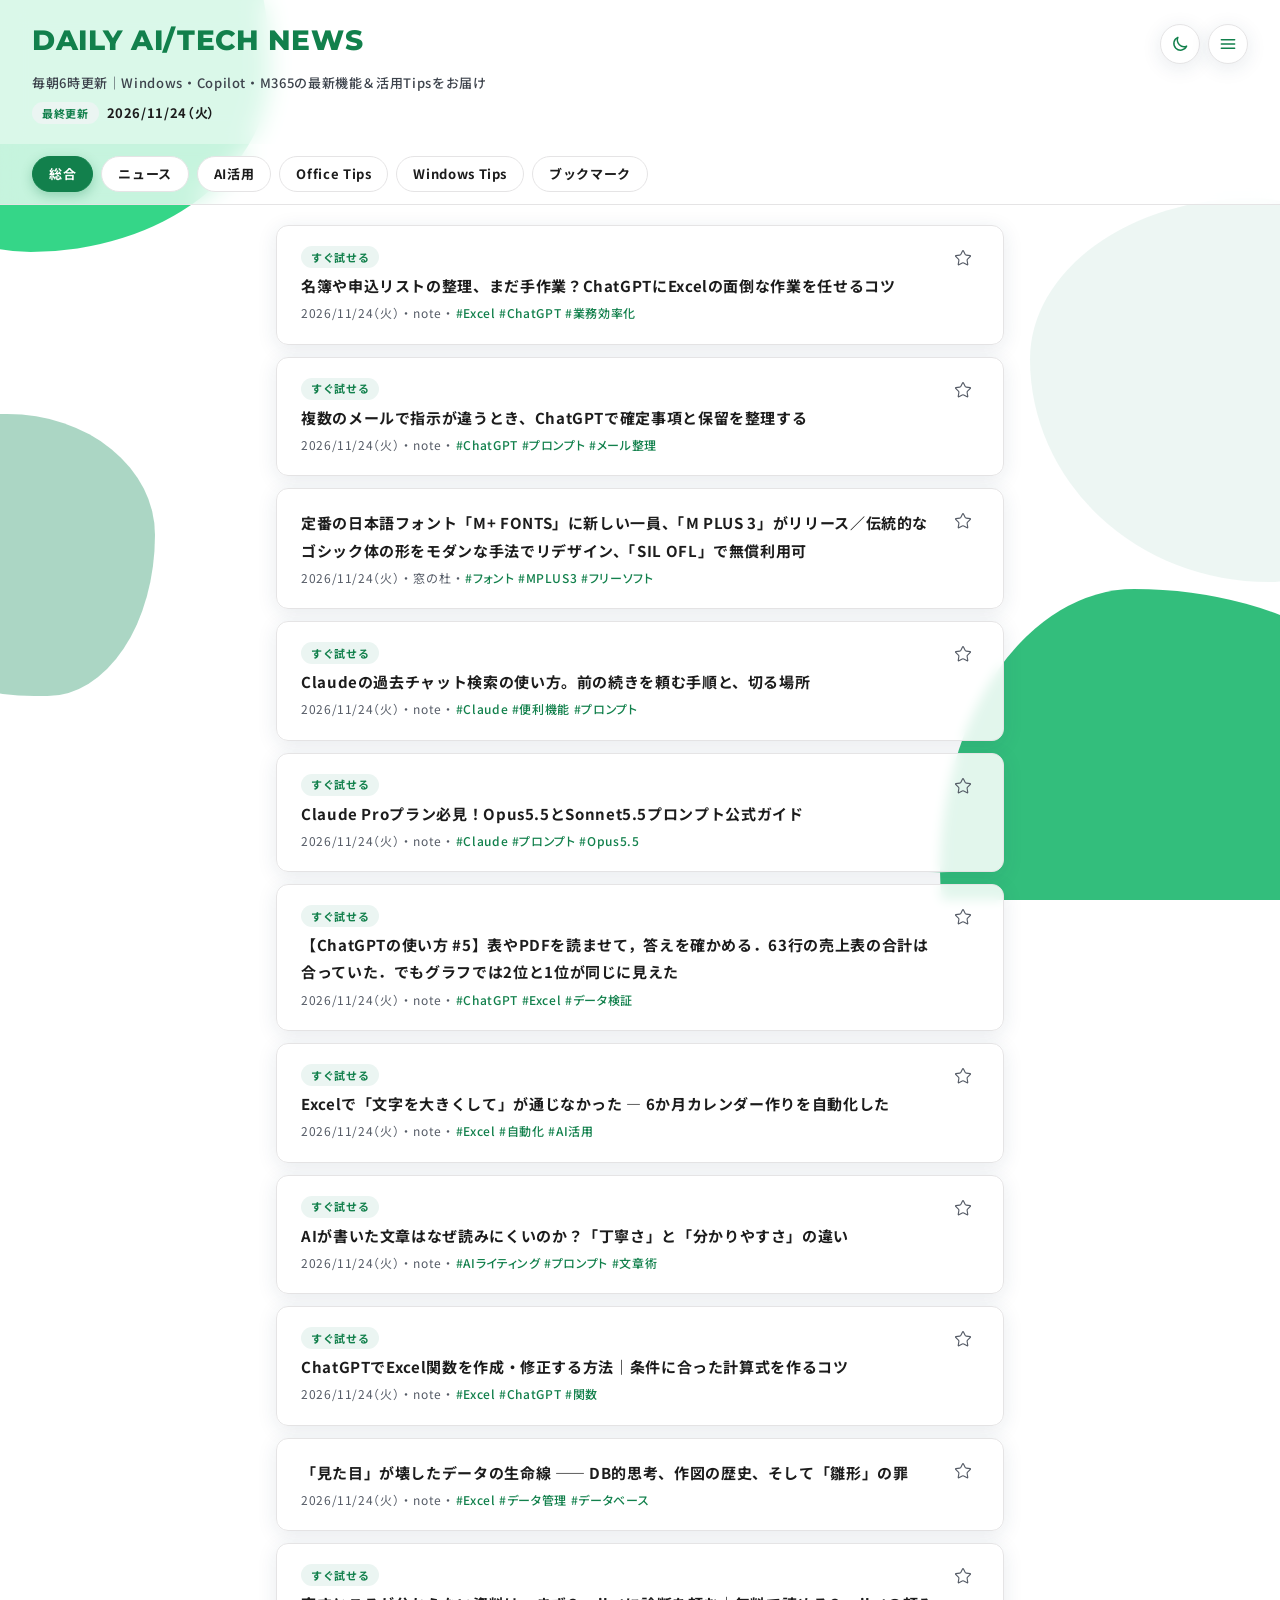
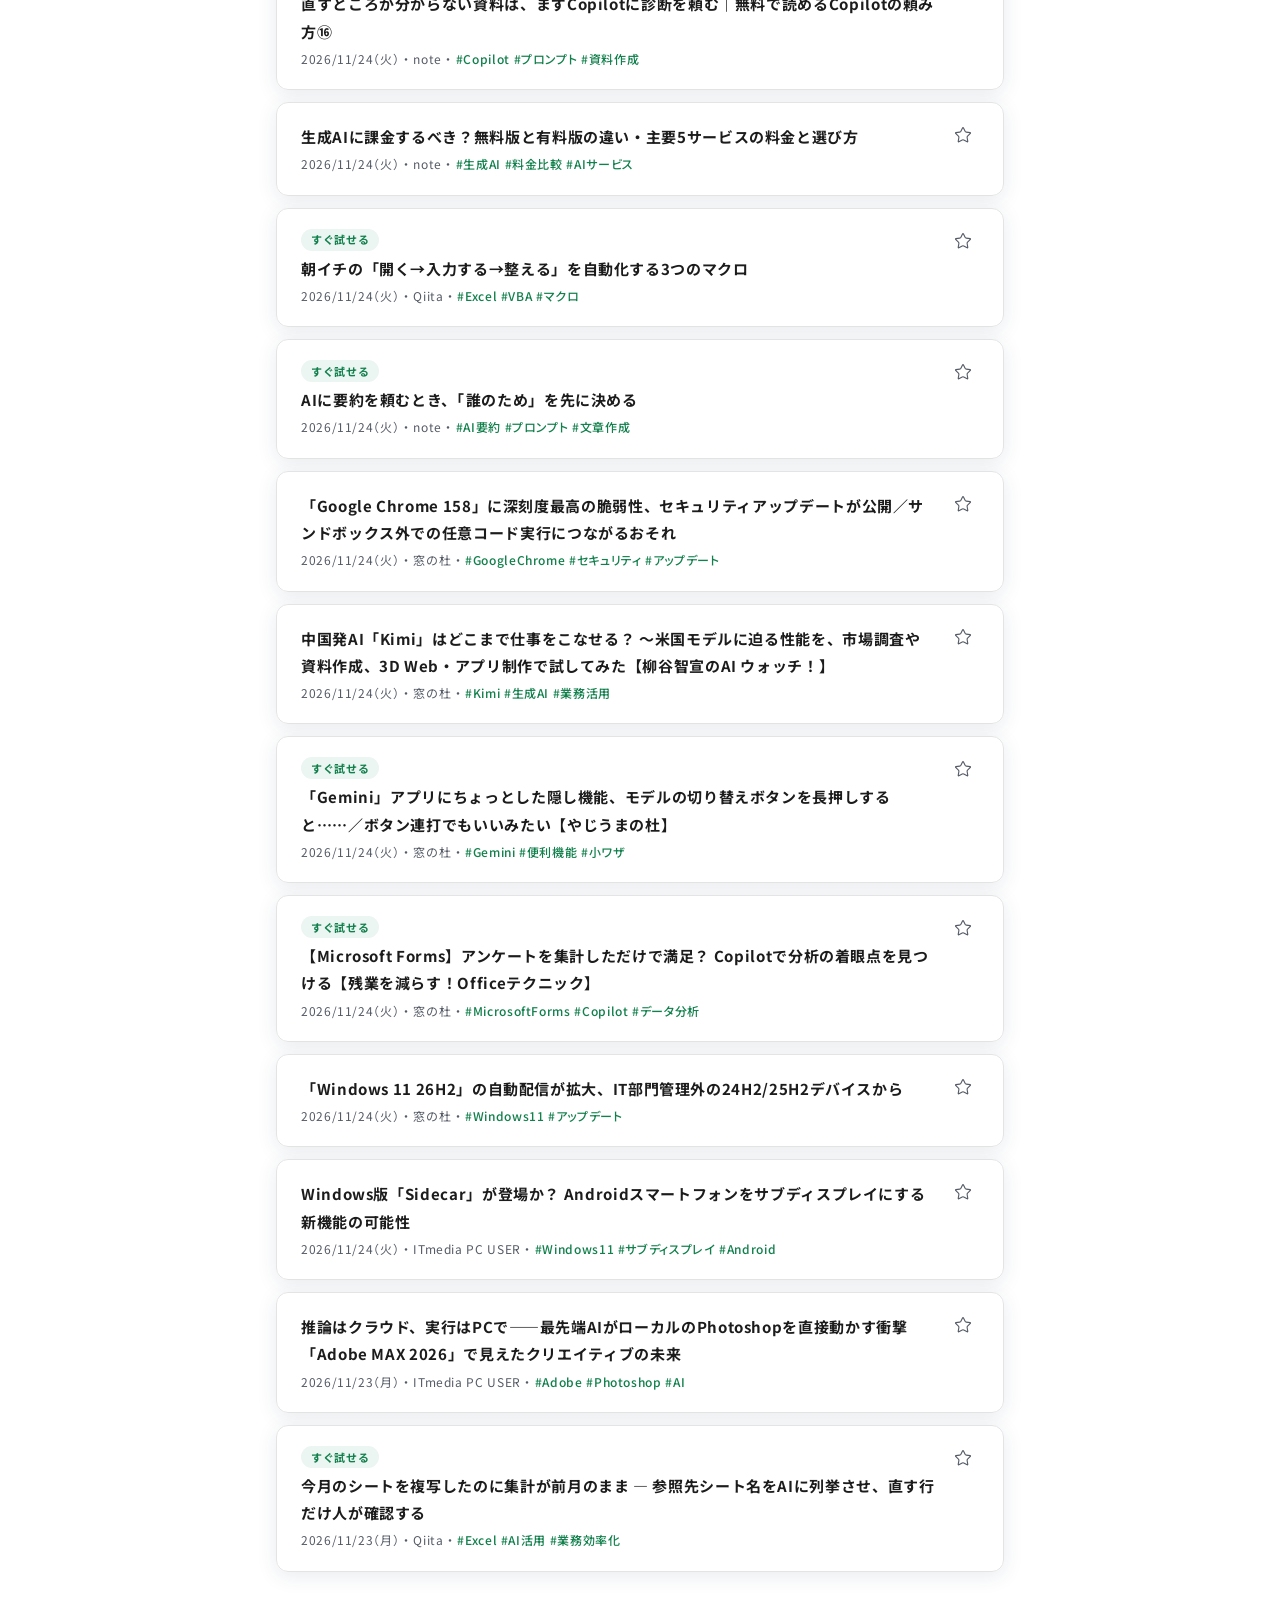
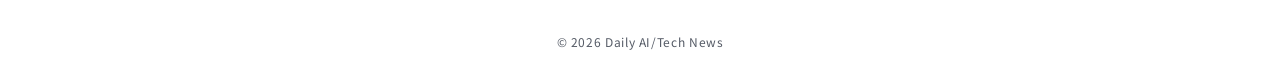
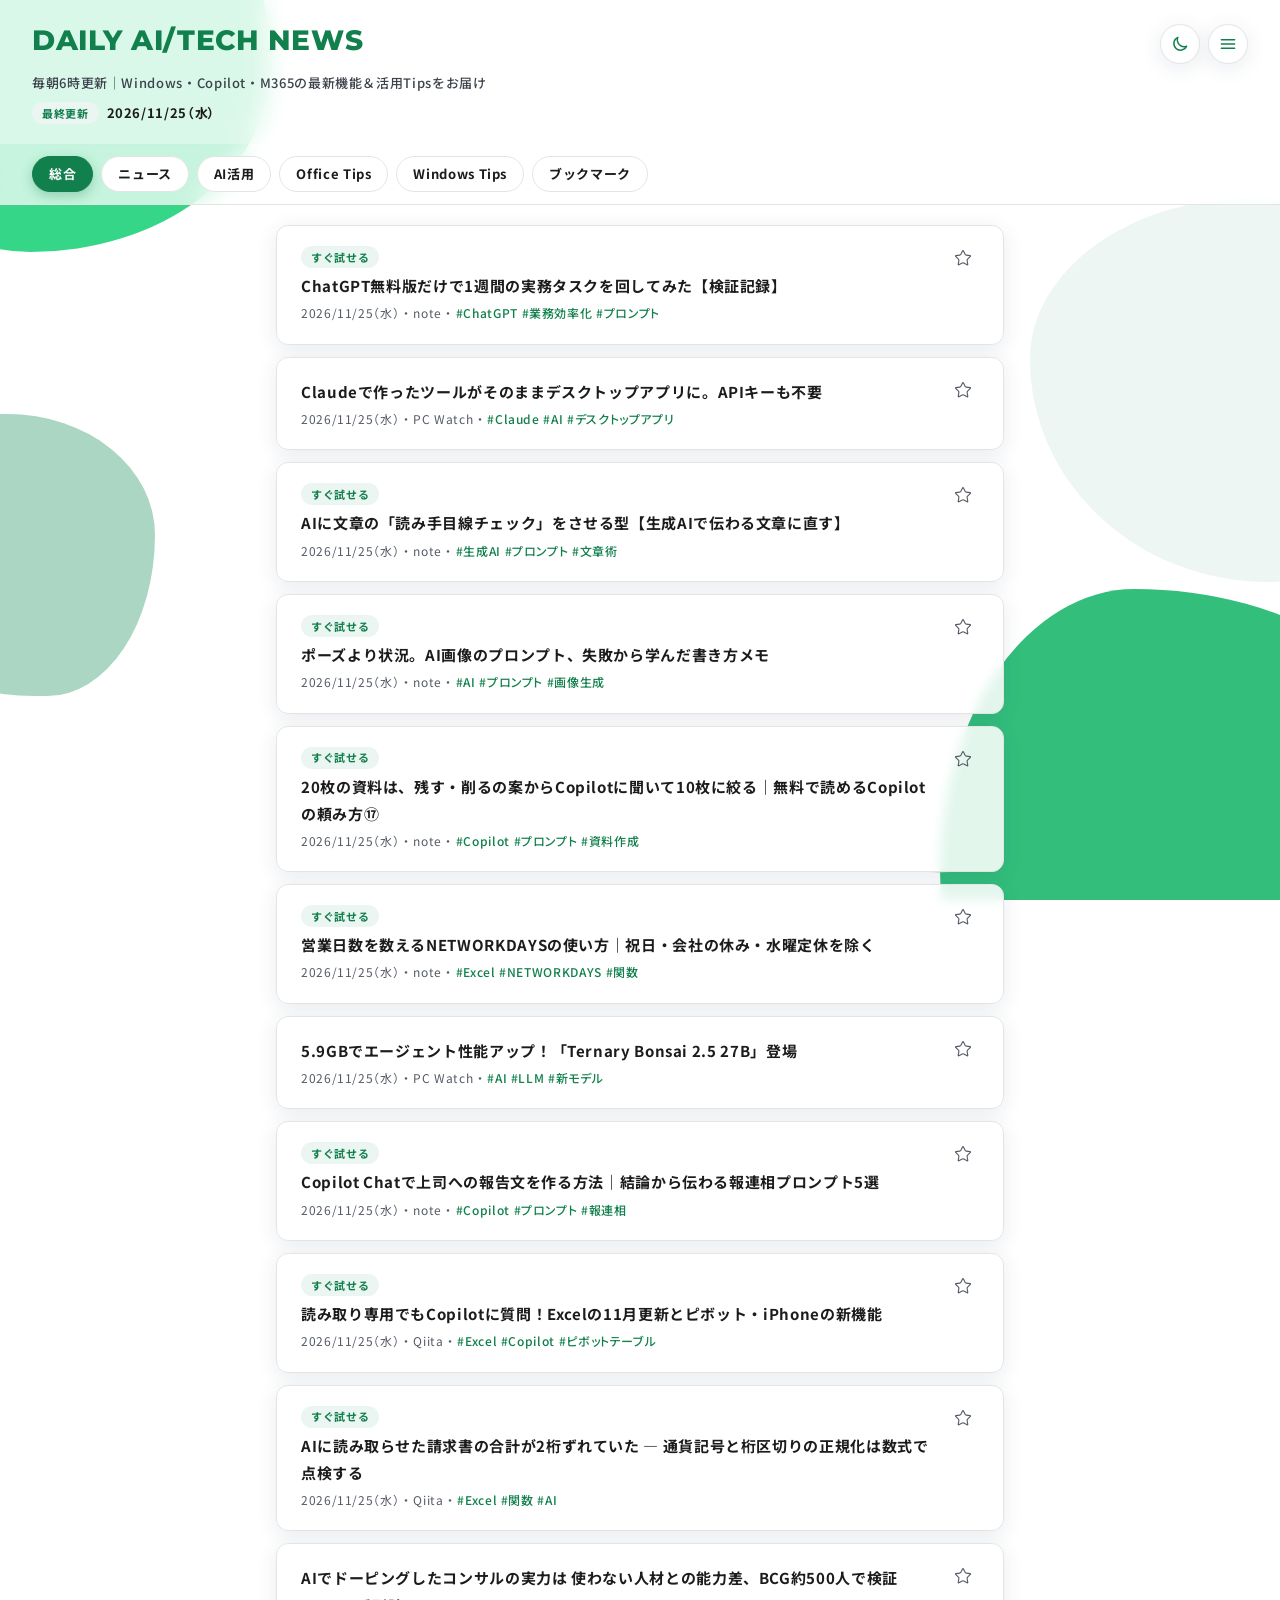
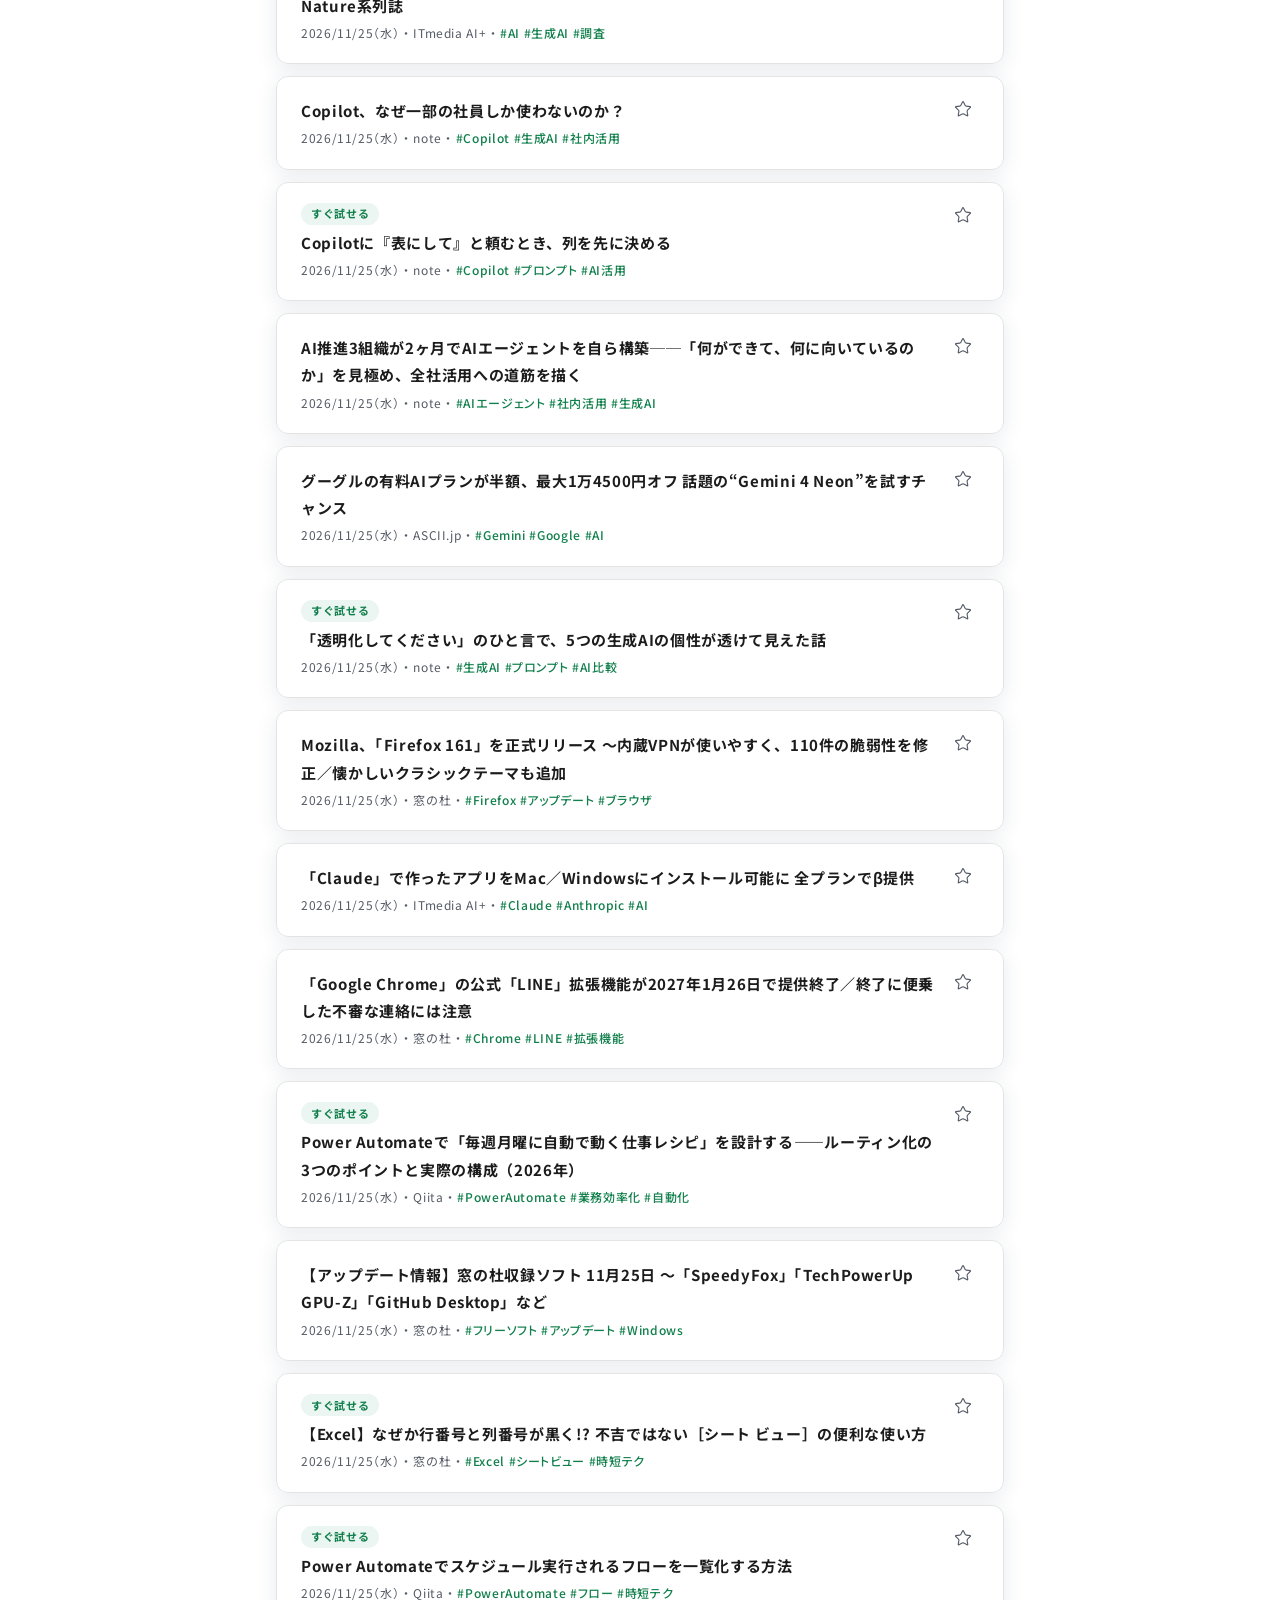
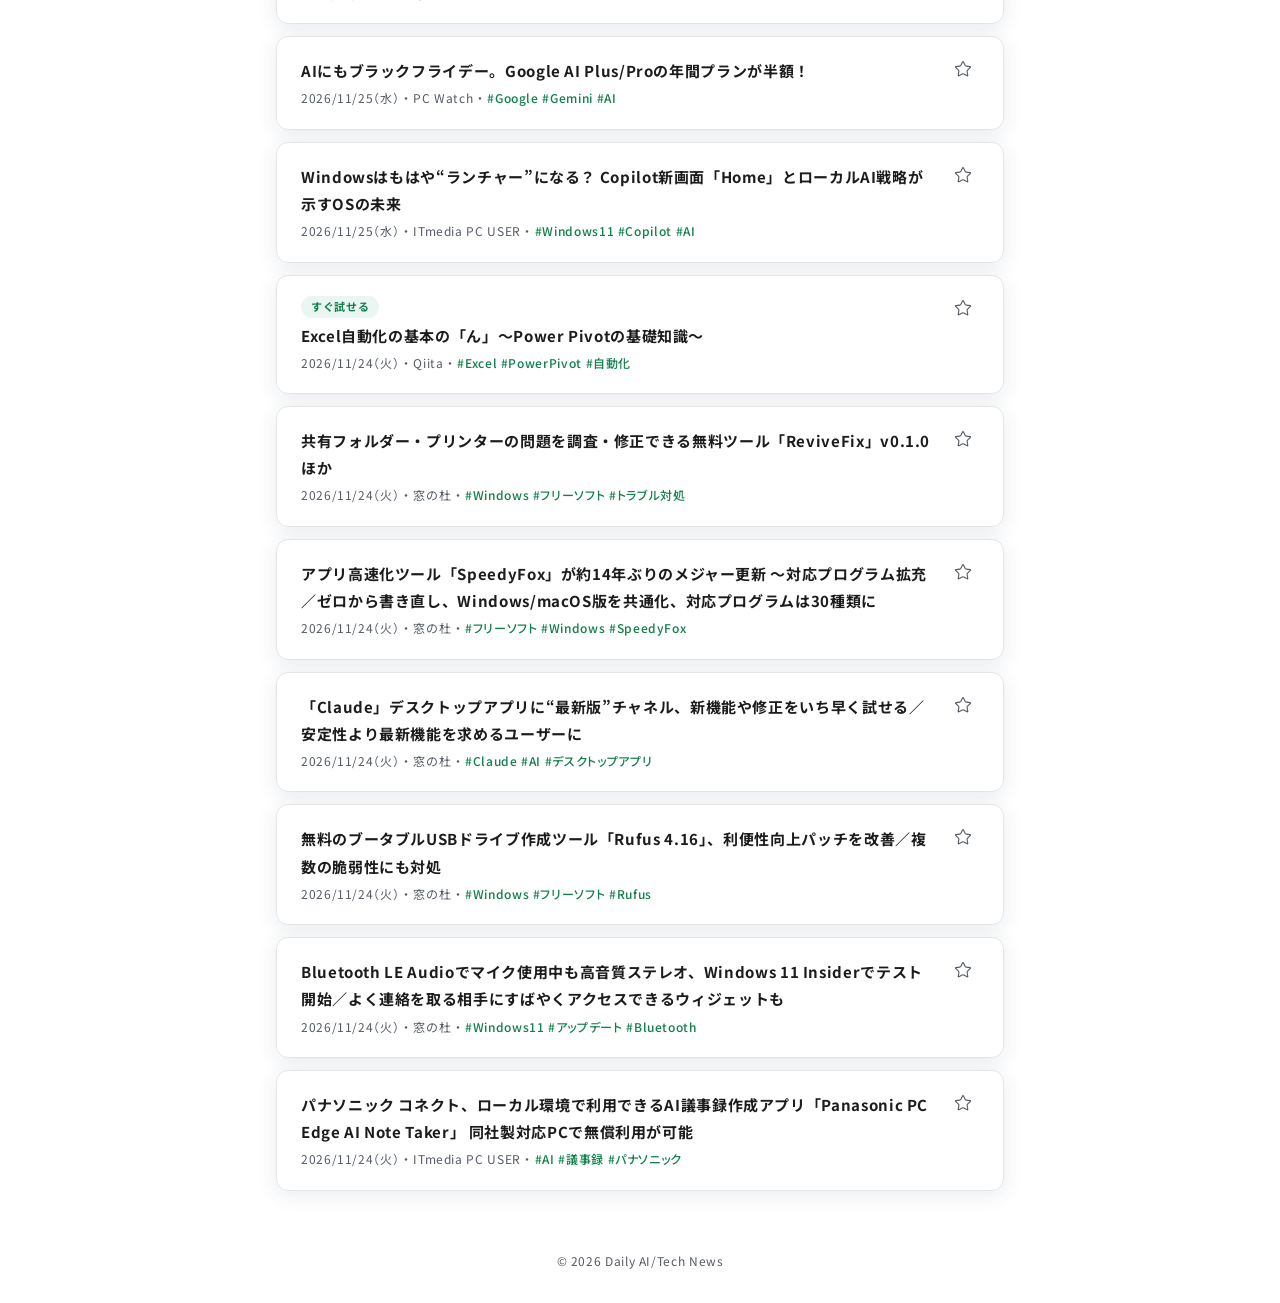
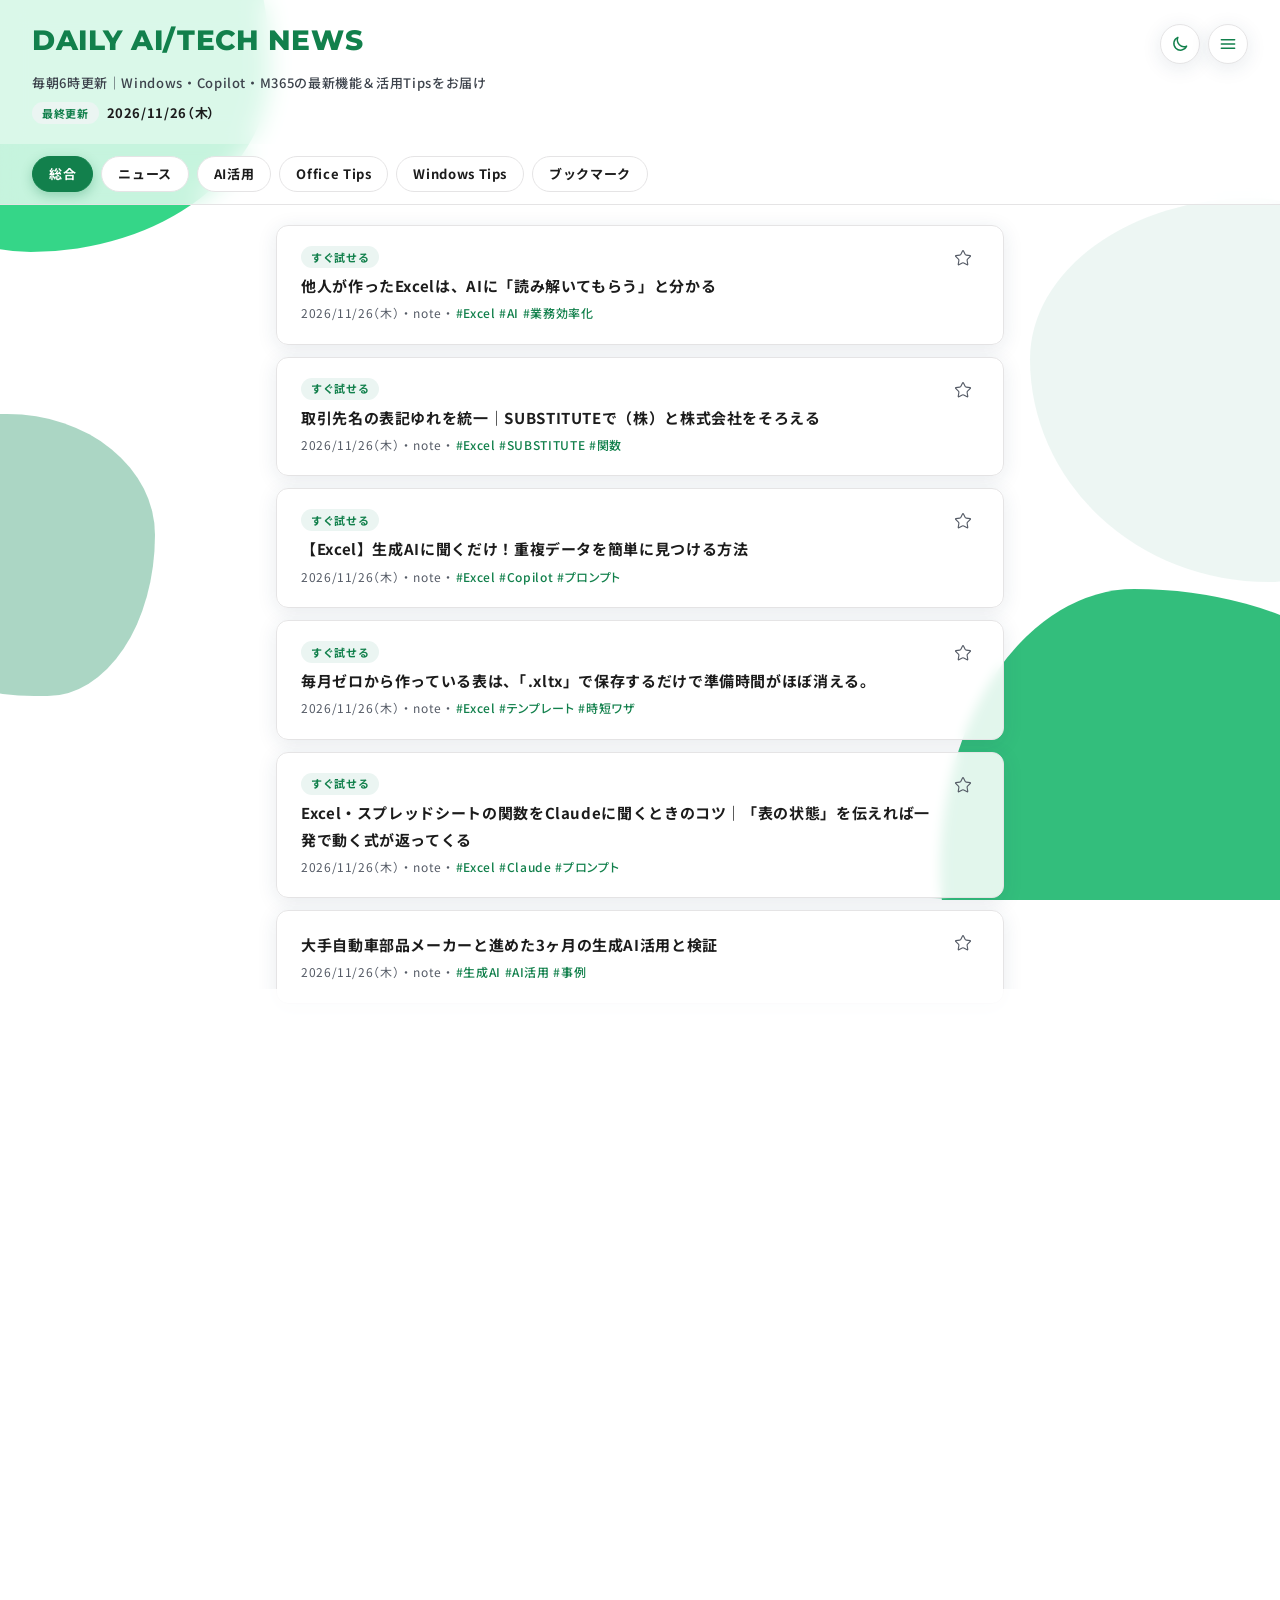
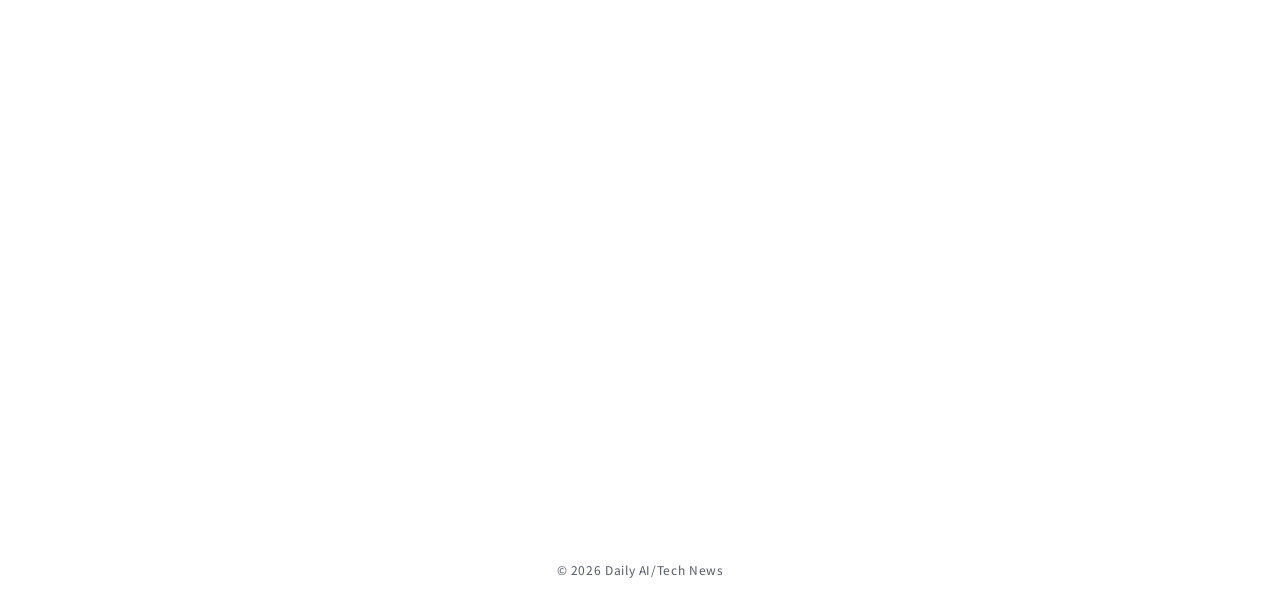
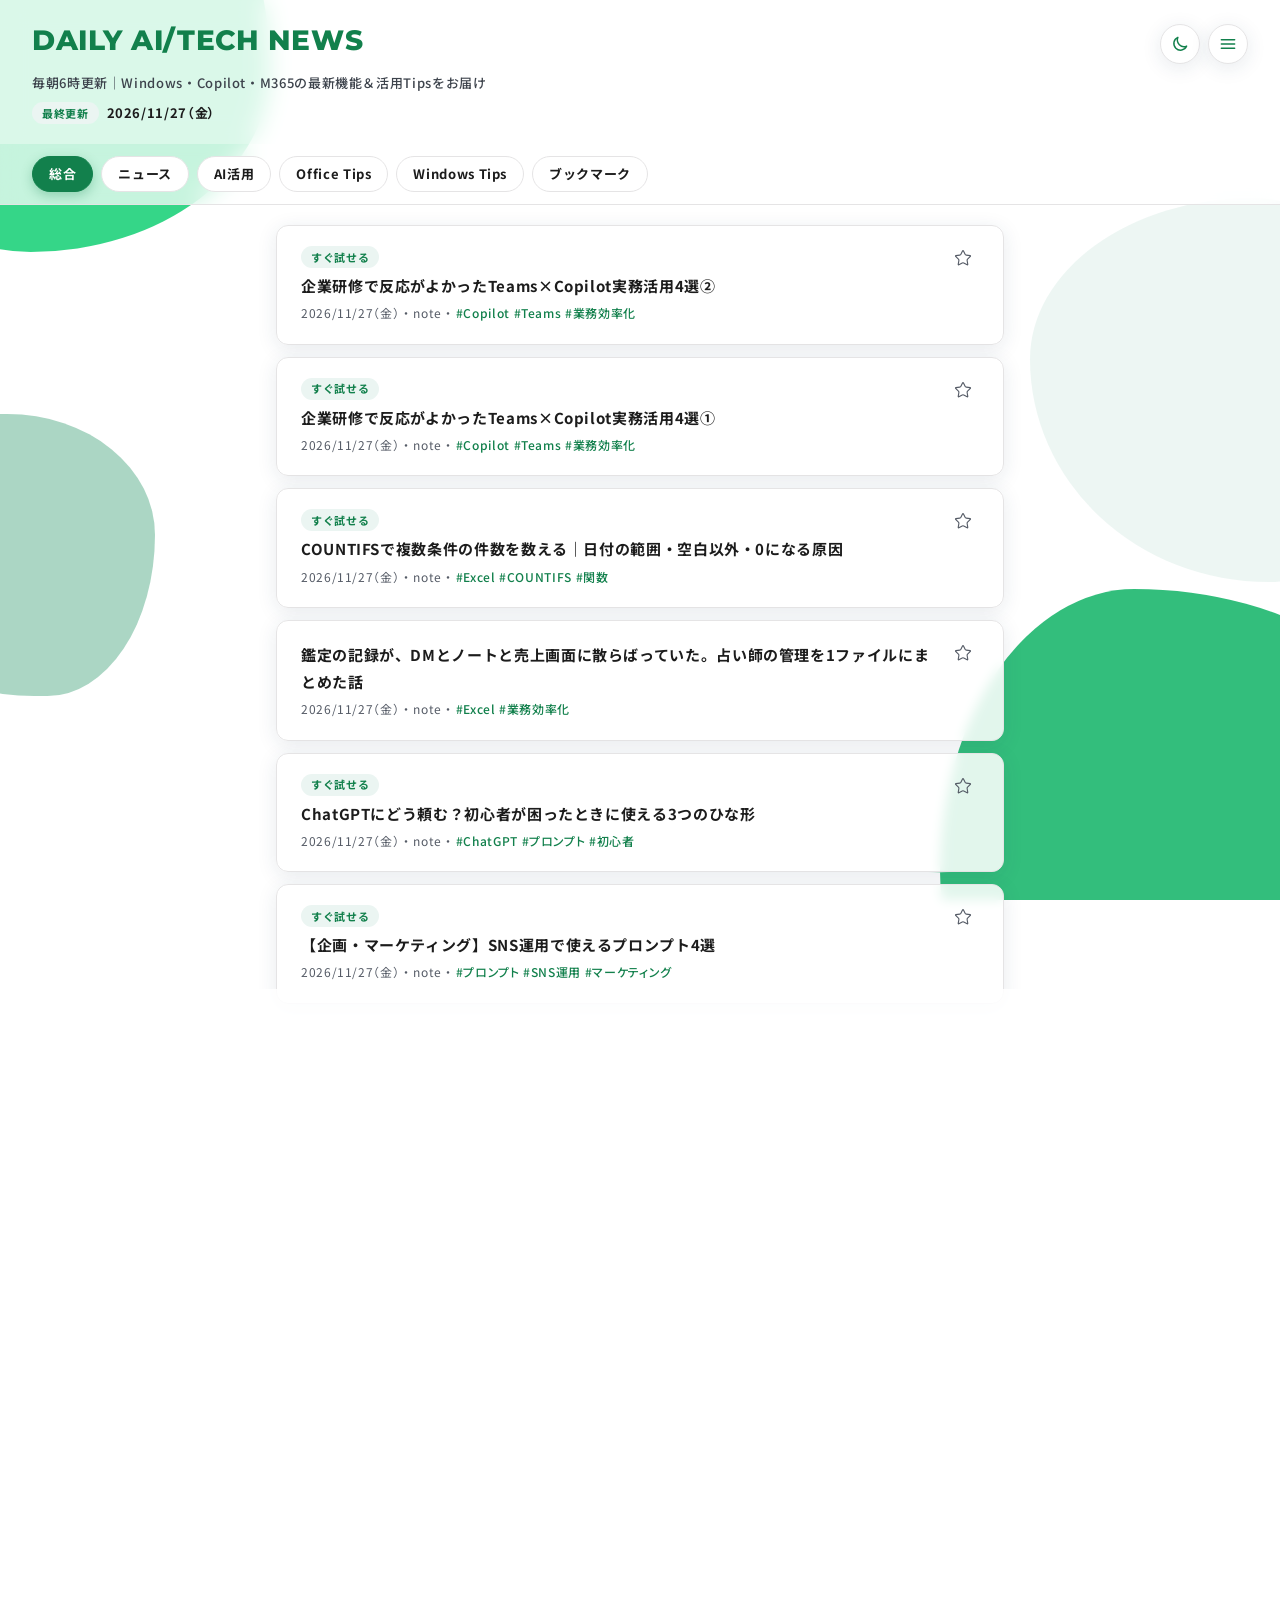
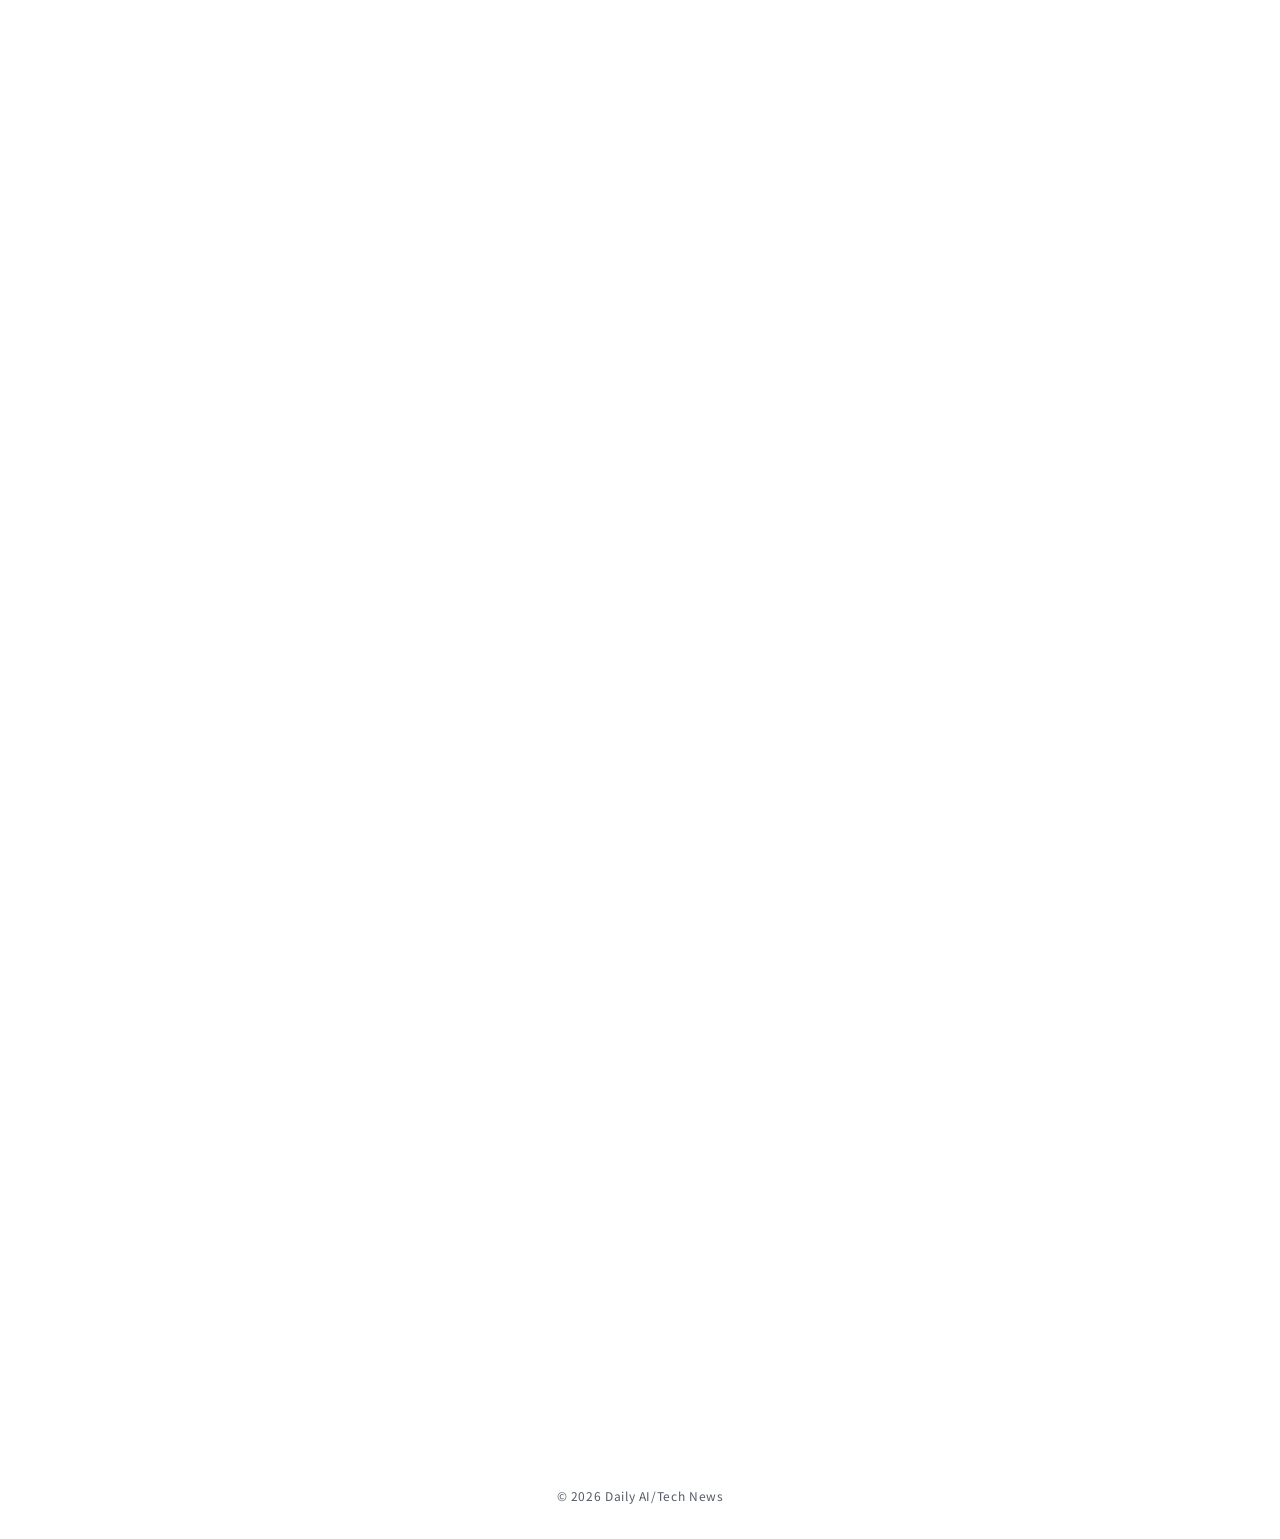
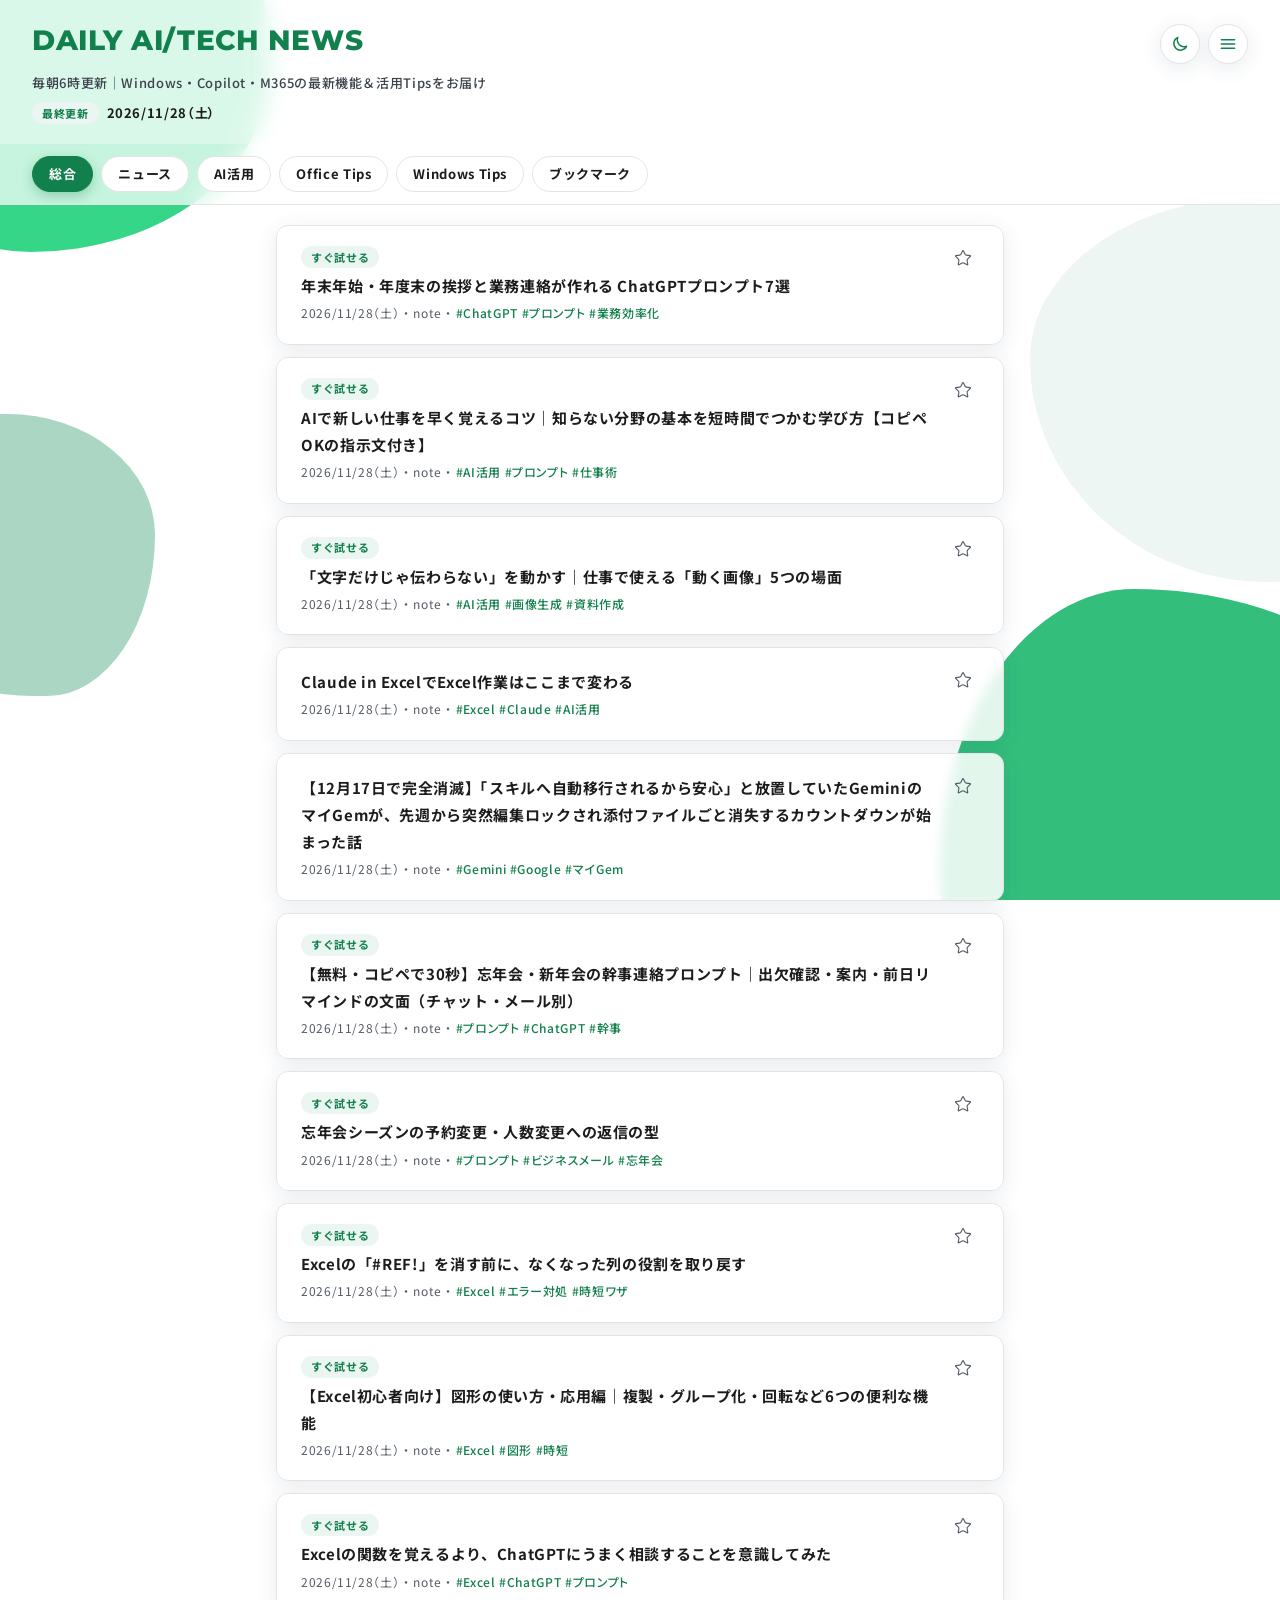
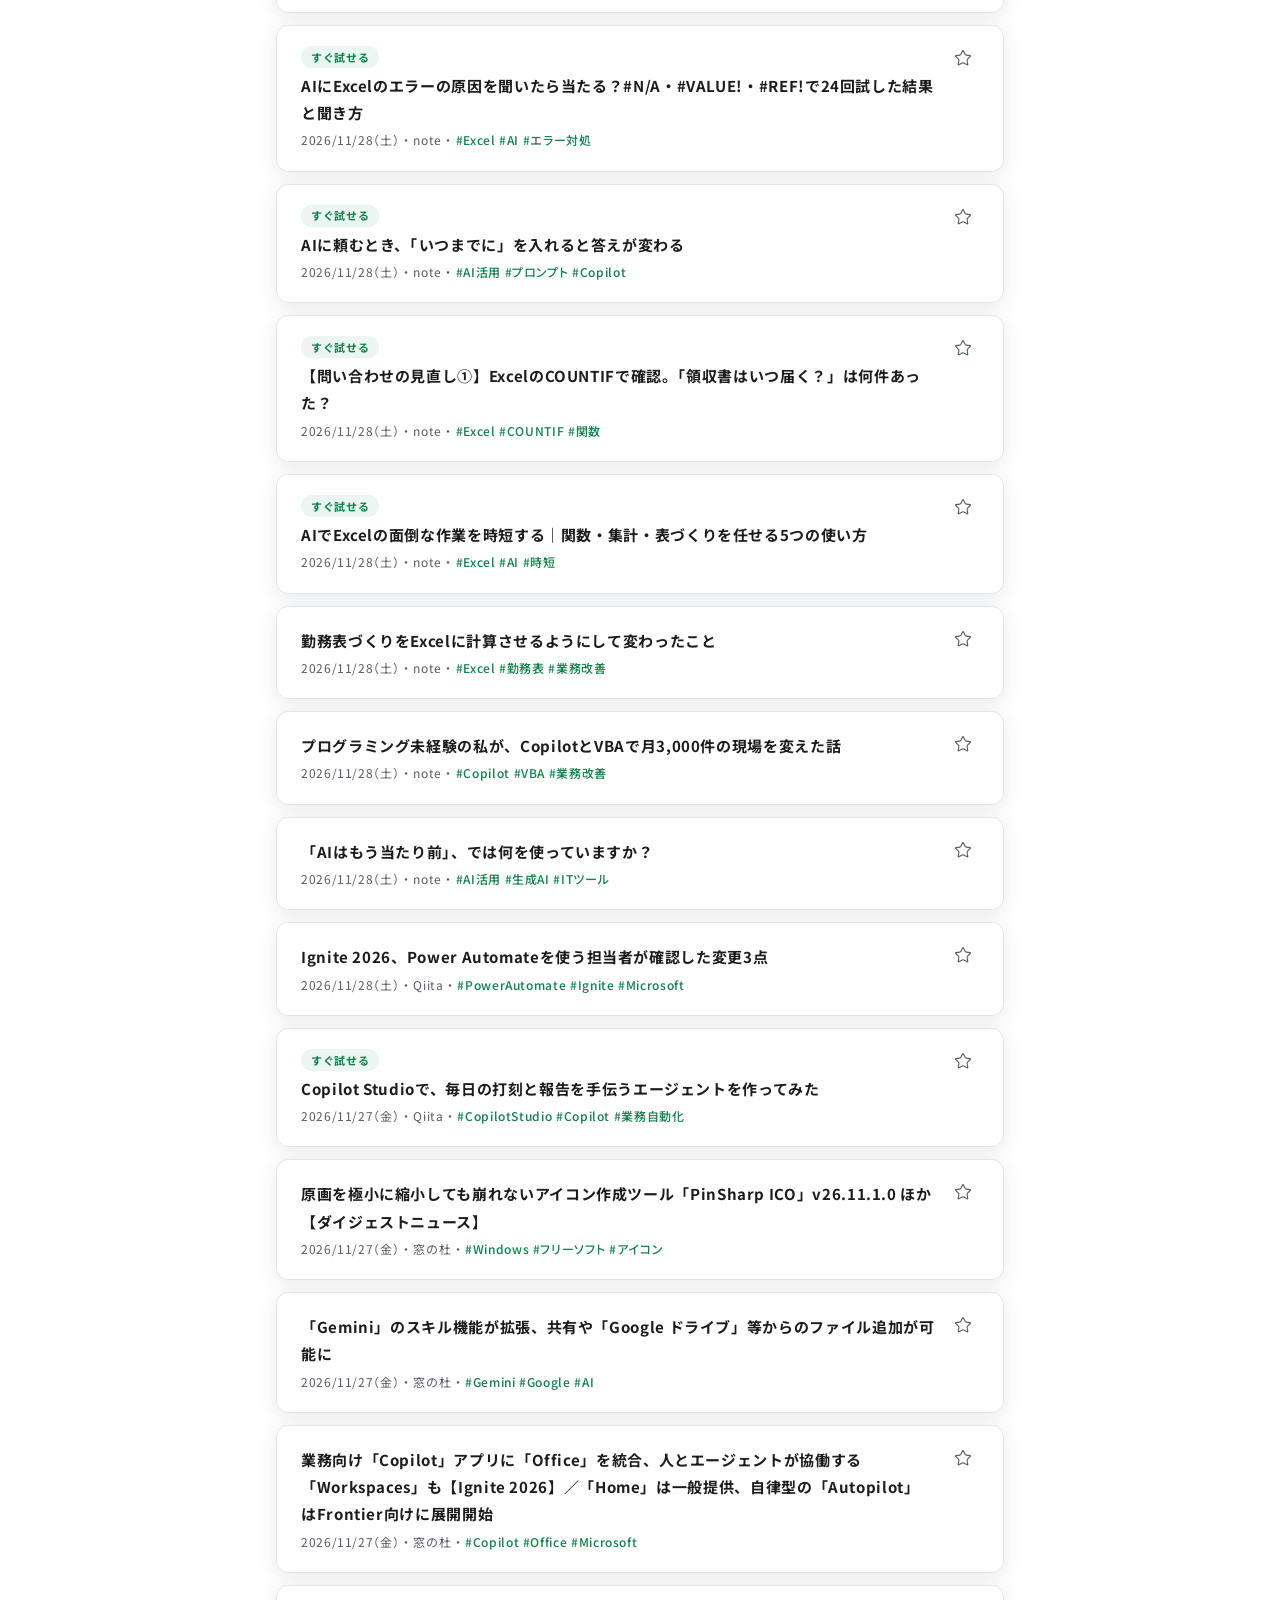
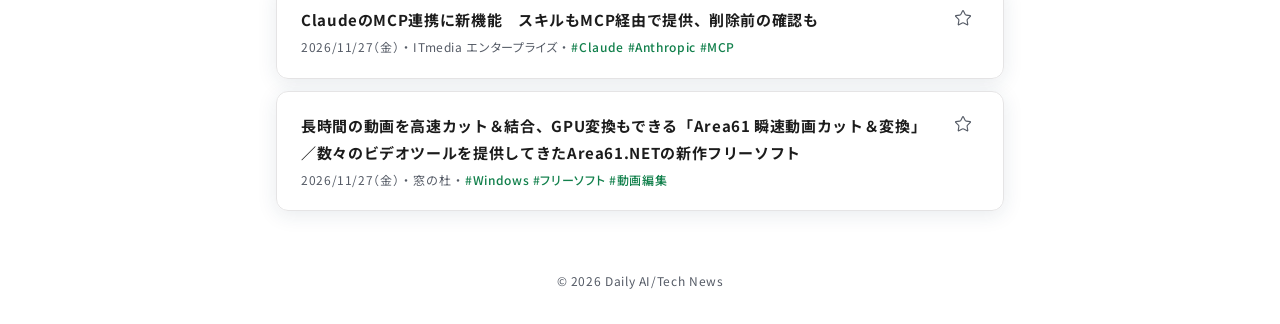
